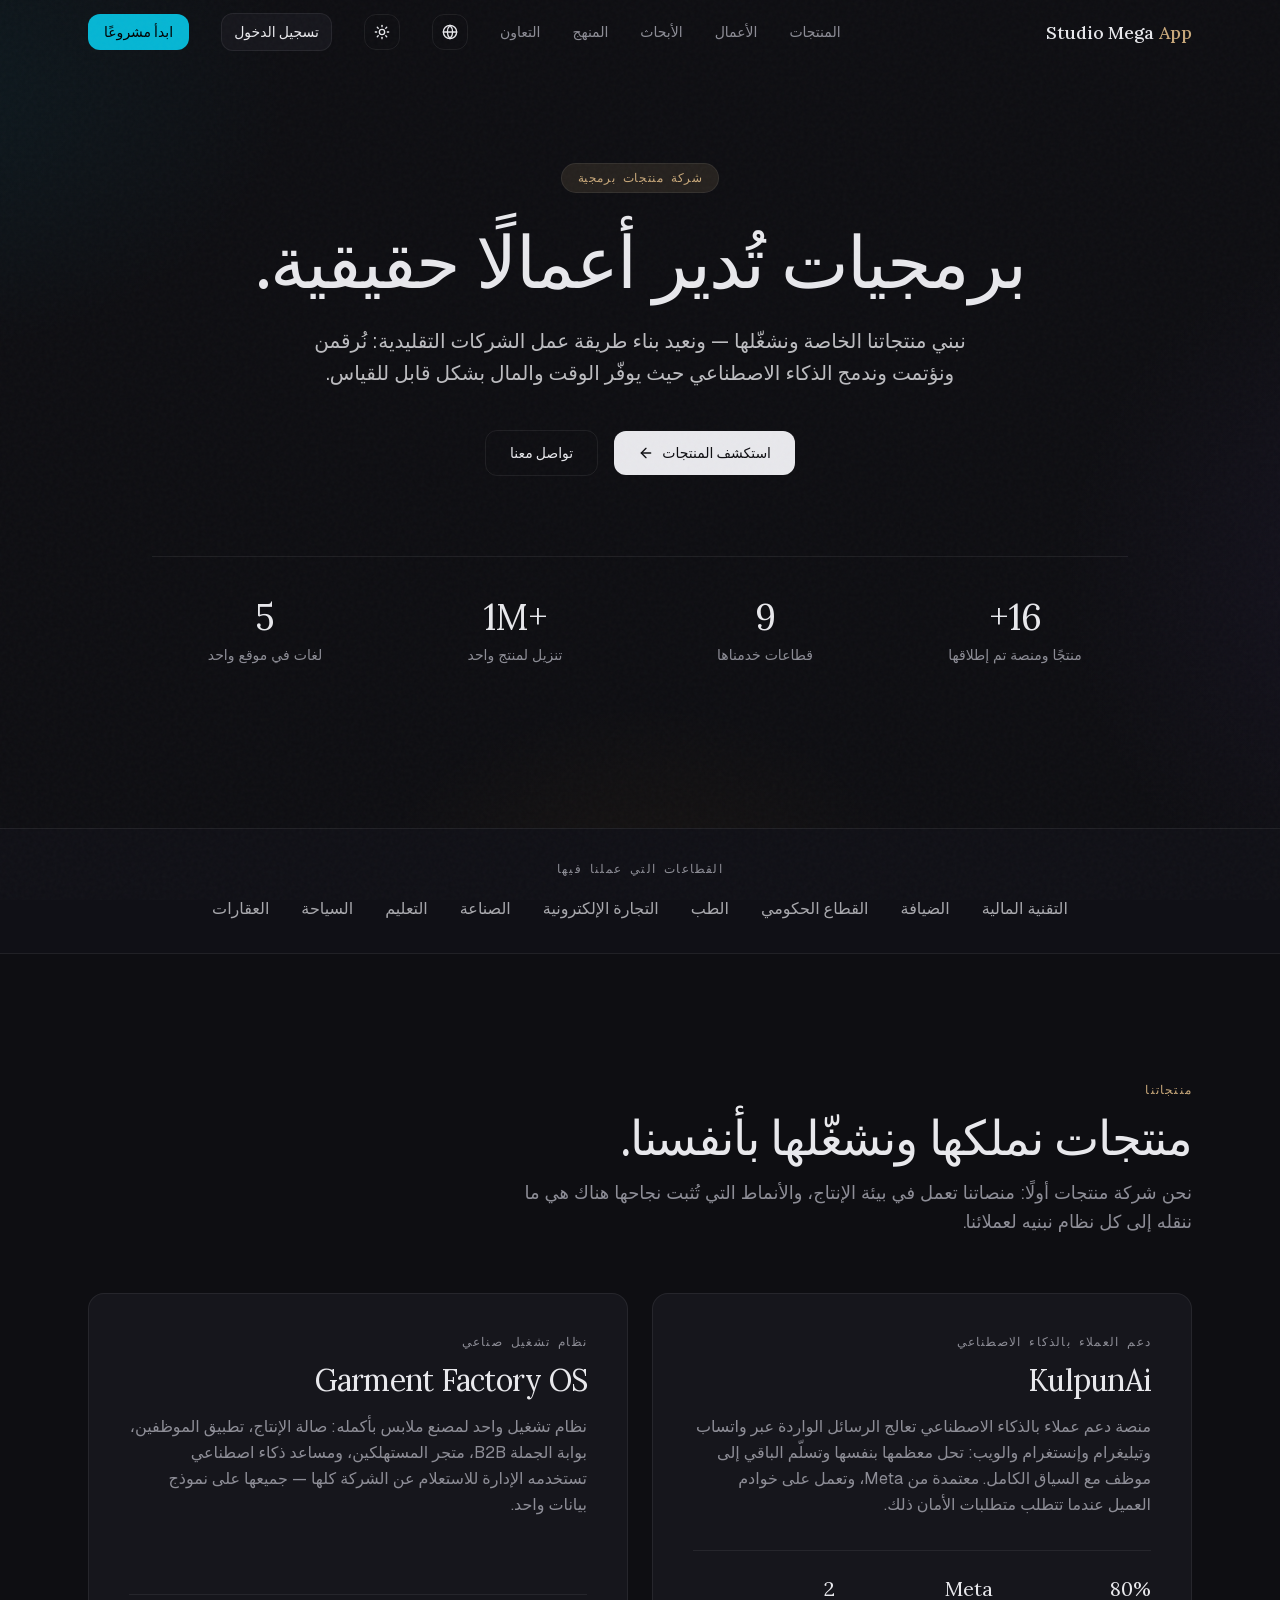
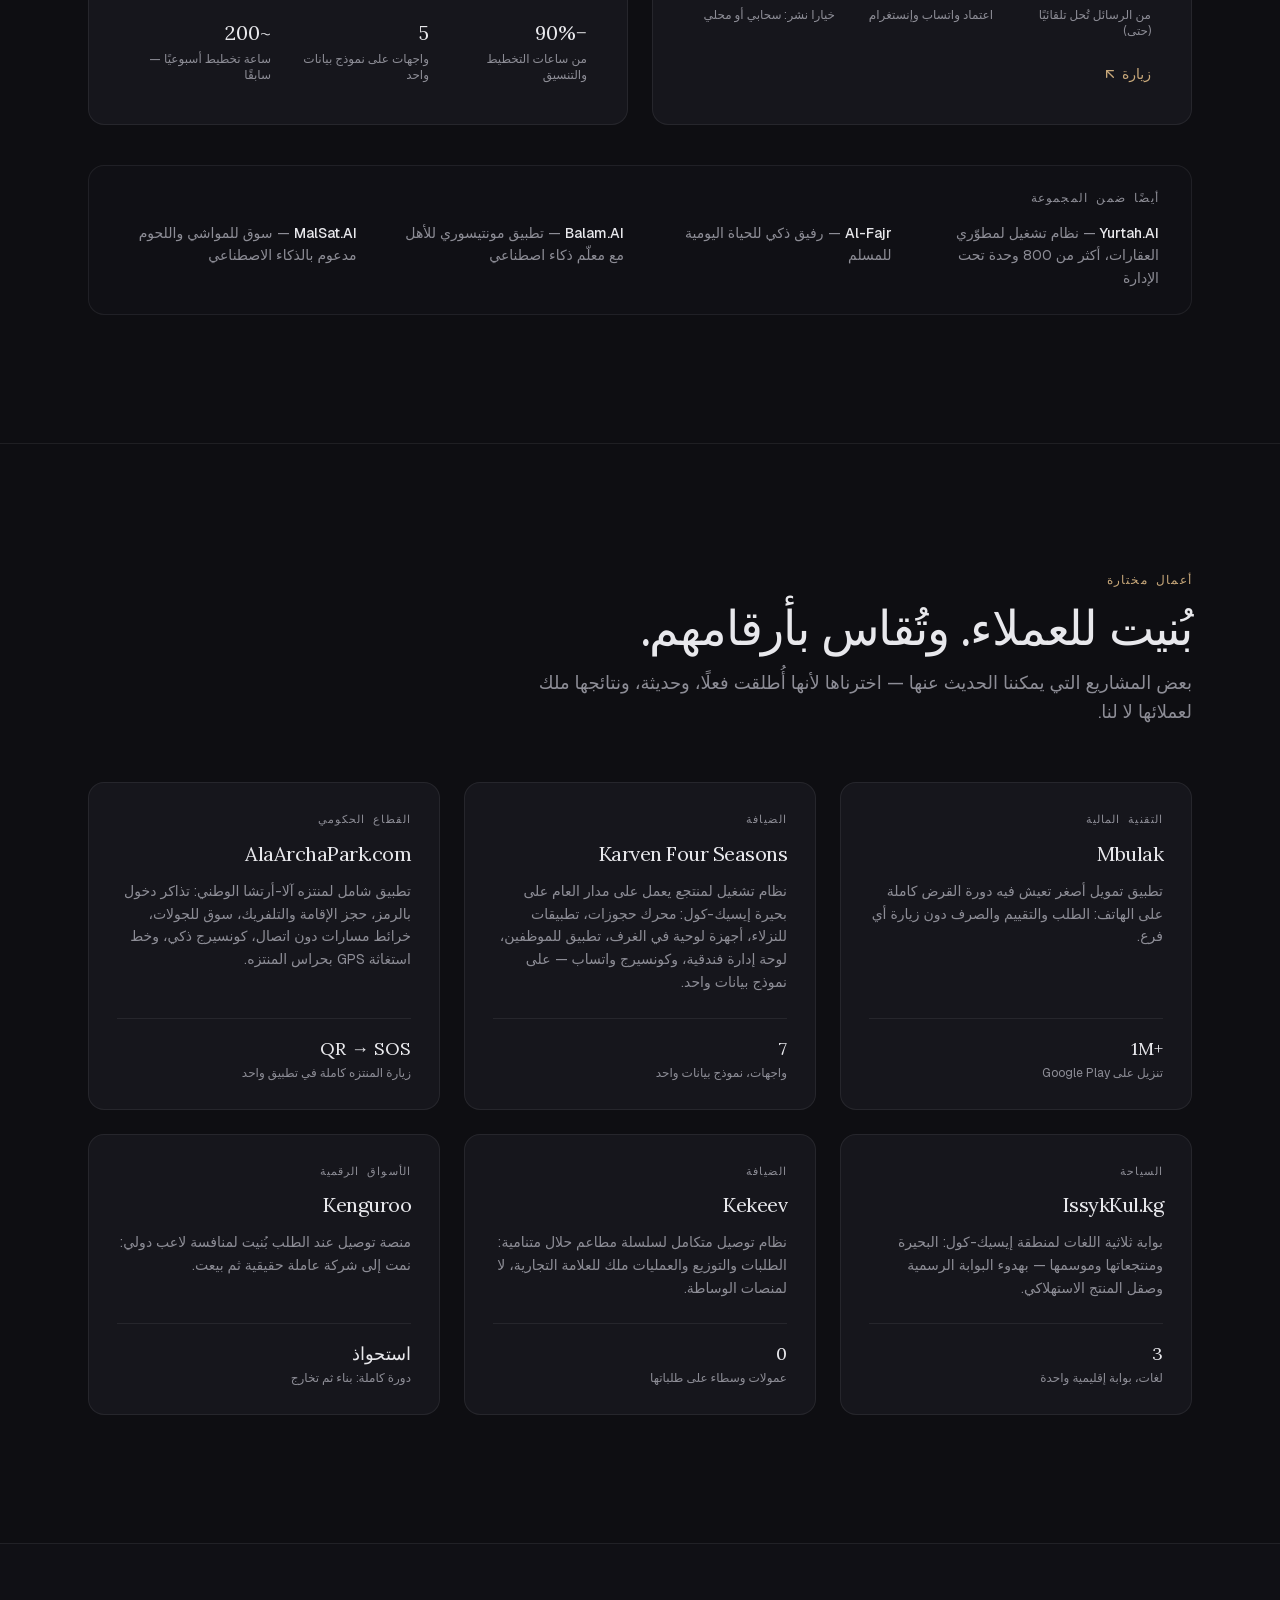
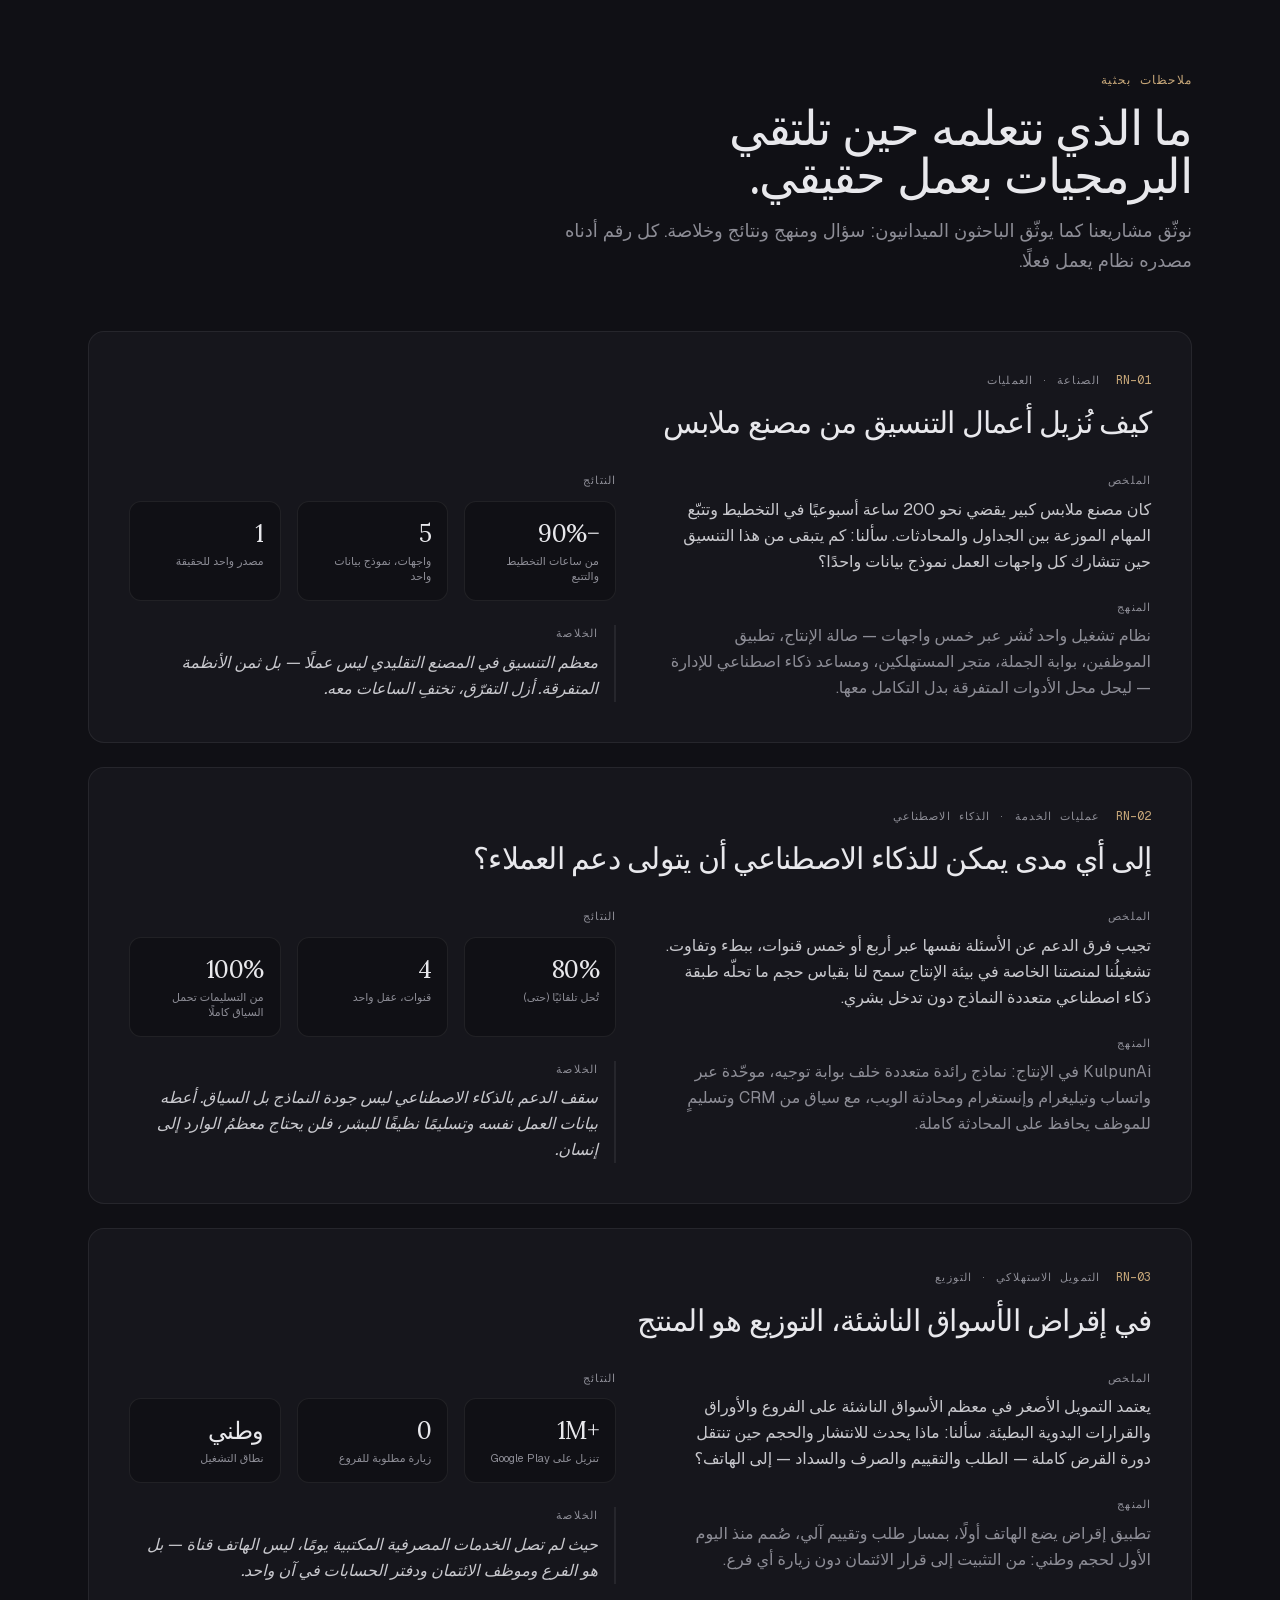
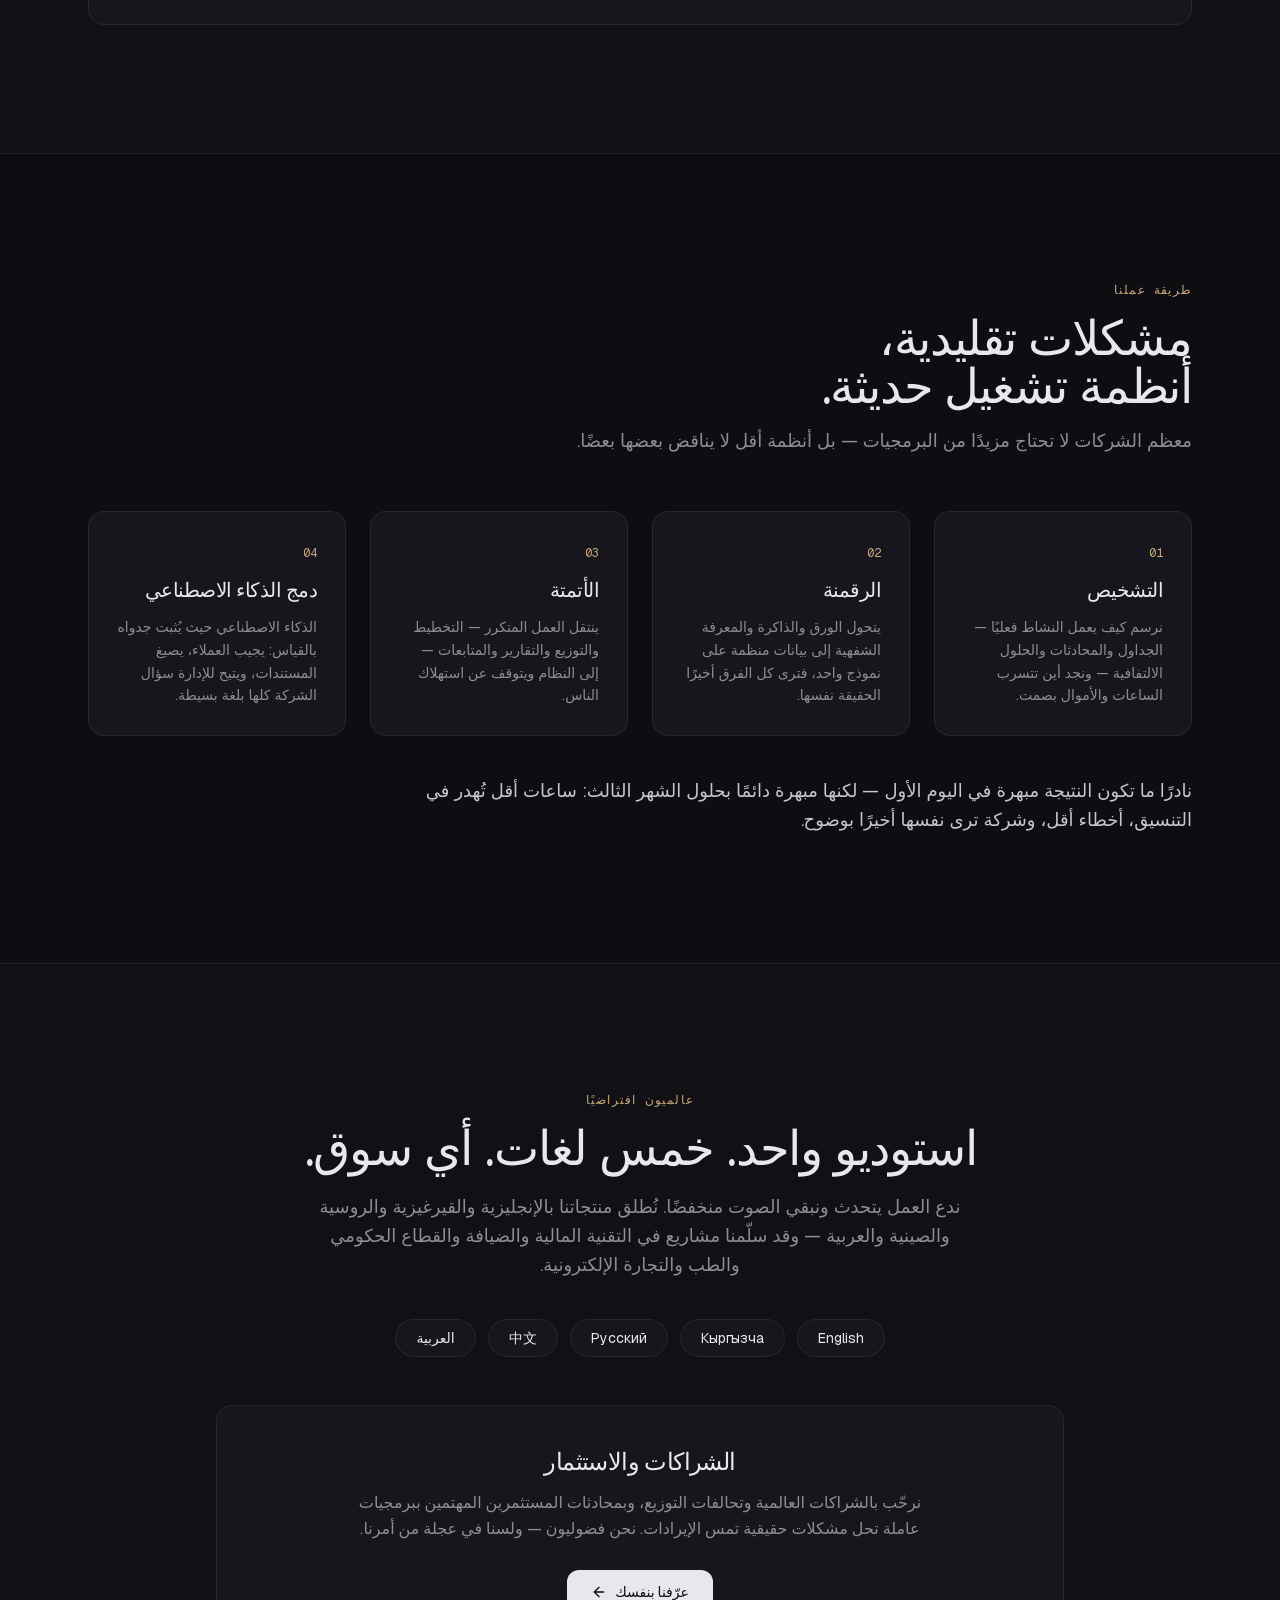
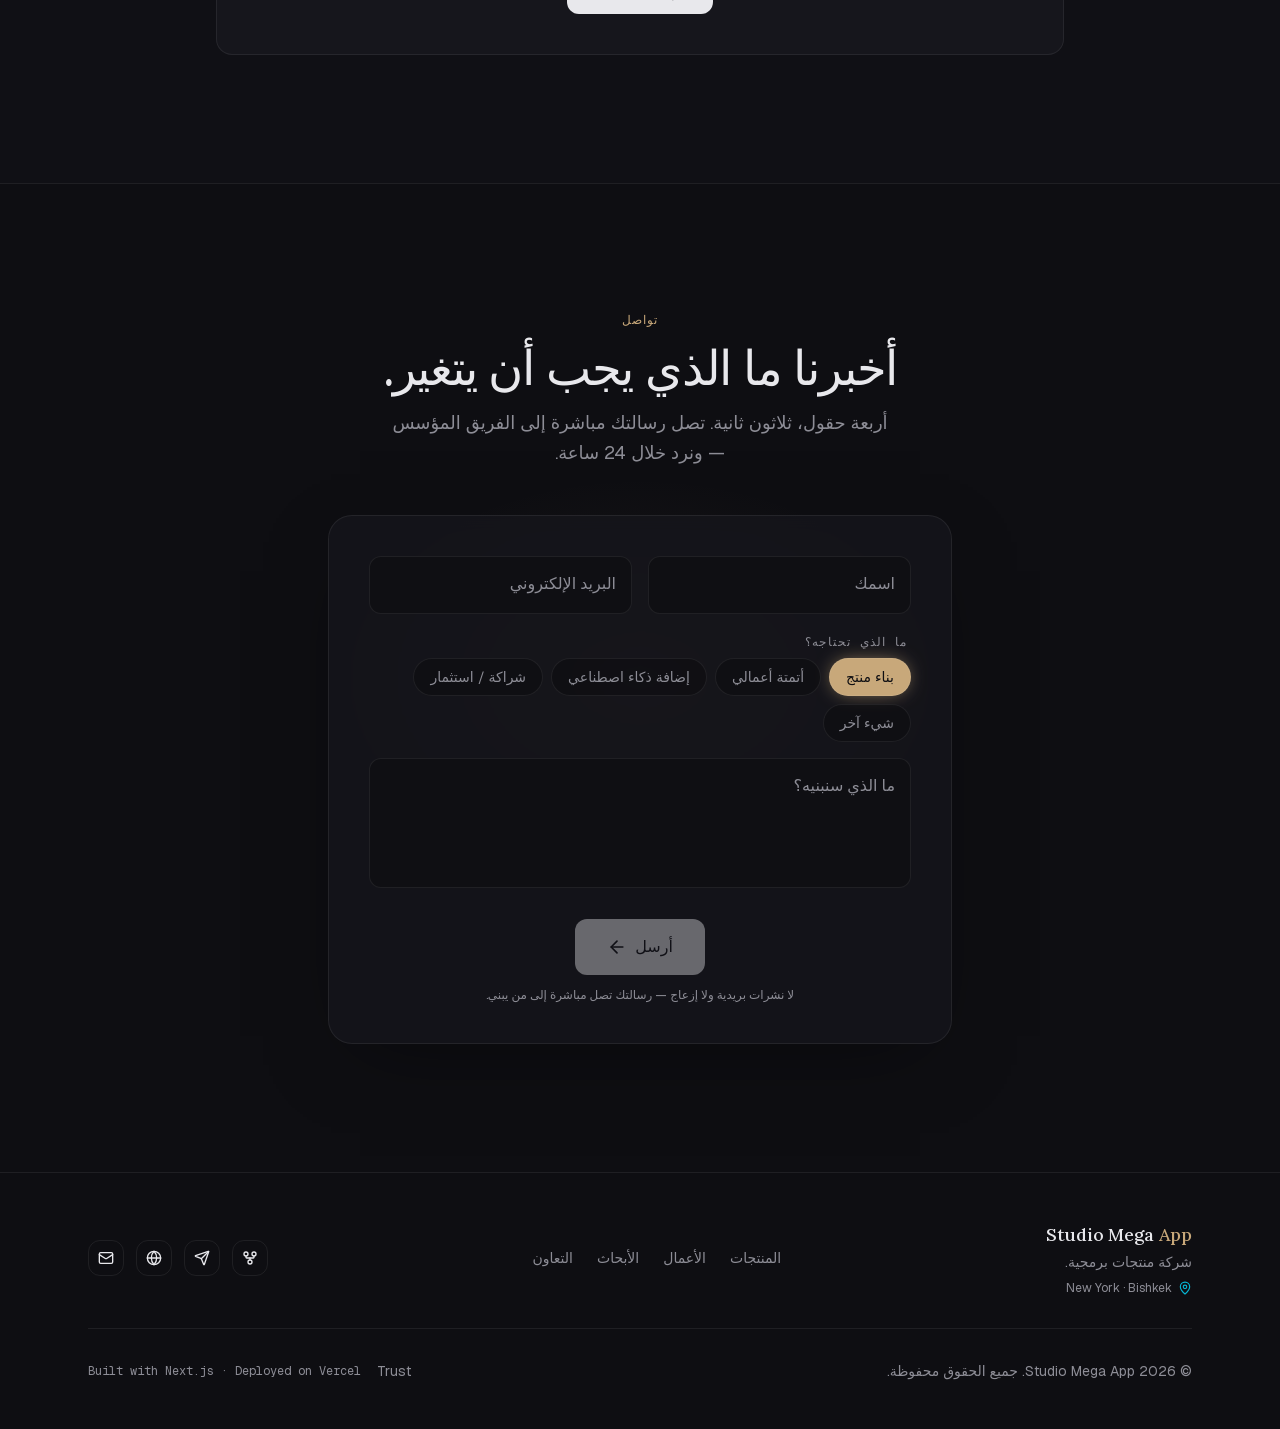
==== ar/index.html @ cfd42ffa "New contact form wired to Telegram relay Co-Authored-By: Claude Fable 5 <noreply@anthropic.com>" ====
<!DOCTYPE html><html lang="ar" dir="rtl" class="geist_e1c77e14-module__9VmjcW__variable geist_mono_6345a343-module__AiHuna__variable lora_10f9dab2-module__GYwaTW__variable h-full antialiased"><head><meta charSet="utf-8"/><meta name="viewport" content="width=device-width, initial-scale=1"/><link rel="preload" href="/_next/static/media/4fa387ec64143e14-s.p.0wkzw~je483f-.woff2" as="font" crossorigin="" type="font/woff2"/><link rel="preload" href="/_next/static/media/5e5dfa9e86f764b8-s.p.0o9~3wzuvo.a_.woff2" as="font" crossorigin="" type="font/woff2"/><link rel="preload" href="/_next/static/media/659720fbcac806cc-s.p.11sf0lfiq6c6p.woff2" as="font" crossorigin="" type="font/woff2"/><link rel="preload" href="/_next/static/media/71fbf9c08529c2a5-s.p.0s73vwibz65qg.woff2" as="font" crossorigin="" type="font/woff2"/><link rel="preload" href="/_next/static/media/797e433ab948586e-s.p.08e28id.o-okb.woff2" as="font" crossorigin="" type="font/woff2"/><link rel="preload" href="/_next/static/media/8a480f0b521d4e75-s.p.0jzbimsg8vl84.woff2" as="font" crossorigin="" type="font/woff2"/><link rel="preload" href="/_next/static/media/8c2eb9ceedecfc8e-s.p.0oeo8epbafgia.woff2" as="font" crossorigin="" type="font/woff2"/><link rel="preload" href="/_next/static/media/caa3a2e1cccd8315-s.p.09~u27dqhyhd6.woff2" as="font" crossorigin="" type="font/woff2"/><link rel="stylesheet" href="/_next/static/chunks/066tcoo3f~~na.css" data-precedence="next"/><link rel="stylesheet" href="/_next/static/chunks/0jf~hmpk345k7.css" data-precedence="next"/><link rel="preload" as="script" fetchPriority="low" href="/_next/static/chunks/04_4irp13w-i3.js"/><script src="/_next/static/chunks/0bez-h9ml5vyg.js" async=""></script><script src="/_next/static/chunks/0xnqwa6d2t5md.js" async=""></script><script src="/_next/static/chunks/0ocuq__ahlhfw.js" async=""></script><script src="/_next/static/chunks/147waztulgip5.js" async=""></script><script src="/_next/static/chunks/turbopack-0utp4pz0fl~gm.js" async=""></script><script src="/_next/static/chunks/05c23t9ishq20.js" async=""></script><script src="/_next/static/chunks/034wfjuz0qajn.js" async=""></script><script src="/_next/static/chunks/09ukbqfoggvk2.js" async=""></script><script src="/_next/static/chunks/13dcgyqo1m1e3.js" async=""></script><script src="/_next/static/chunks/0dkbz3wiaq8b3.js" async=""></script><script src="/_next/static/chunks/05r_1qjv088oh.js" async=""></script><script src="/_next/static/chunks/0x.l_j9yb.-vk.js" async=""></script><script src="/_next/static/chunks/16e.w4o98abeo.js" async=""></script><script src="/_next/static/chunks/11n60zcj-lmux.js" async=""></script><meta name="next-size-adjust" content=""/><title>Studio Mega App — شركة منتجات برمجية</title><meta name="description" content="Studio Mega App شركة منتجات برمجية. نبني منتجاتنا الخاصة — KulpunAi ونظام تشغيل مصانع الملابس — ونعيد بناء أعمال الشركات التقليدية بالبرمجيات والذكاء الاصطناعي: التقنية المالية، الضيافة، القطاع الحكومي، الطب، والتجارة الإلكترونية."/><meta name="author" content="Studio Mega App"/><meta name="keywords" content="شركة منتجات برمجية,دمج الذكاء الاصطناعي,أتمتة الأعمال,التحول الرقمي,نظام تشغيل للأعمال,دعم العملاء بالذكاء الاصطناعي,برمجيات مصانع الملابس,تطوير التقنية المالية,برمجيات الضيافة,المنصات الحكومية الرقمية,البرمجيات الطبية,منصات التجارة الإلكترونية,Studio Mega App"/><meta name="robots" content="index, follow"/><link rel="canonical" href="https://studiomega.app/ar"/><link rel="alternate" hrefLang="ky" href="https://studiomega.app/ky"/><link rel="alternate" hrefLang="ru" href="https://studiomega.app/ru"/><link rel="alternate" hrefLang="en" href="https://studiomega.app/en"/><link rel="alternate" hrefLang="zh" href="https://studiomega.app/zh"/><link rel="alternate" hrefLang="ar" href="https://studiomega.app/ar"/><link rel="alternate" hrefLang="x-default" href="https://studiomega.app/en"/><meta property="og:title" content="Studio Mega App — شركة منتجات برمجية"/><meta property="og:description" content="نبني منتجاتنا الخاصة ونعيد بناء طريقة عمل الشركات التقليدية: رقمنة وأتمتة ودمج للذكاء الاصطناعي حيث يوفّر الوقت والمال بشكل قابل للقياس."/><meta property="og:site_name" content="Studio Mega App"/><meta property="og:locale" content="ar_AE"/><meta property="og:type" content="website"/><meta name="twitter:card" content="summary_large_image"/><meta name="twitter:title" content="Studio Mega App — شركة منتجات برمجية"/><meta name="twitter:description" content="منتجات نملكها. أنظمة تشغيل للعملاء. ذكاء اصطناعي حيث يُثبت جدواه. English · Кыргызча · Русский · 中文 · العربية."/><link rel="icon" href="/icon.svg?icon.0nl~0xeylv_3i.svg" sizes="any" type="image/svg+xml"/><script src="/_next/static/chunks/03~yq9q893hmn.js" noModule=""></script></head><body class="min-h-full flex flex-col"><div hidden=""><!--$--><!--/$--></div><script>((a,b,c,d,e,f,g,h)=>{let i=document.documentElement,j=["light","dark"];function k(b){var c;(Array.isArray(a)?a:[a]).forEach(a=>{let c="class"===a,d=c&&f?e.map(a=>f[a]||a):e;c?(i.classList.remove(...d),i.classList.add(f&&f[b]?f[b]:b)):i.setAttribute(a,b)}),c=b,h&&j.includes(c)&&(i.style.colorScheme=c)}if(d)k(d);else try{let a=localStorage.getItem(b)||c,d=g&&"system"===a?window.matchMedia("(prefers-color-scheme: dark)").matches?"dark":"light":a;k(d)}catch(a){}})("class","theme","dark",null,["light","dark"],null,false,true)</script><header class="fixed top-0 left-0 right-0 z-40 transition-all duration-300 bg-transparent"><nav class="max-w-6xl mx-auto px-4 sm:px-6 h-16 flex items-center justify-between"><a href="#" class="wordmark hover:text-accent transition-colors">Studio Mega <span class="text-accent">App</span></a><div class="hidden md:flex items-center gap-8"><a href="#products" class="text-sm text-muted-foreground hover:text-foreground transition-colors">المنتجات</a><a href="#work" class="text-sm text-muted-foreground hover:text-foreground transition-colors">الأعمال</a><a href="#research" class="text-sm text-muted-foreground hover:text-foreground transition-colors">الأبحاث</a><a href="#method" class="text-sm text-muted-foreground hover:text-foreground transition-colors">المنهج</a><a href="#contact" class="text-sm text-muted-foreground hover:text-foreground transition-colors">التعاون</a><div class="relative"><button class="w-9 h-9 flex items-center justify-center rounded-lg border border-border hover:bg-muted transition-colors disabled:opacity-50" aria-label="اختر اللغة"><svg xmlns="http://www.w3.org/2000/svg" width="24" height="24" viewBox="0 0 24 24" fill="none" stroke="currentColor" stroke-width="2" stroke-linecap="round" stroke-linejoin="round" class="lucide lucide-globe w-4 h-4" aria-hidden="true"><circle cx="12" cy="12" r="10"></circle><path d="M12 2a14.5 14.5 0 0 0 0 20 14.5 14.5 0 0 0 0-20"></path><path d="M2 12h20"></path></svg></button></div><div class="w-9 h-9"></div><a href="/en/portal" class="inline-flex items-center gap-1.5 rounded-lg border border-border bg-card px-3 py-2 text-sm font-medium text-foreground hover:border-accent-cyan/40 hover:text-accent-cyan transition-colors">تسجيل الدخول</a><a href="#contact" class="px-4 py-2 text-sm font-medium bg-accent-cyan text-black rounded-lg hover:bg-accent-cyan/90 transition-colors">ابدأ مشروعًا</a></div><div class="flex md:hidden items-center gap-3"><div class="relative"><button class="w-9 h-9 flex items-center justify-center rounded-lg border border-border hover:bg-muted transition-colors disabled:opacity-50" aria-label="اختر اللغة"><svg xmlns="http://www.w3.org/2000/svg" width="24" height="24" viewBox="0 0 24 24" fill="none" stroke="currentColor" stroke-width="2" stroke-linecap="round" stroke-linejoin="round" class="lucide lucide-globe w-4 h-4" aria-hidden="true"><circle cx="12" cy="12" r="10"></circle><path d="M12 2a14.5 14.5 0 0 0 0 20 14.5 14.5 0 0 0 0-20"></path><path d="M2 12h20"></path></svg></button></div><div class="w-9 h-9"></div><button class="w-9 h-9 flex items-center justify-center rounded-lg border border-border hover:bg-muted transition-colors" aria-label="القائمة"><svg xmlns="http://www.w3.org/2000/svg" width="24" height="24" viewBox="0 0 24 24" fill="none" stroke="currentColor" stroke-width="2" stroke-linecap="round" stroke-linejoin="round" class="lucide lucide-menu w-4 h-4" aria-hidden="true"><path d="M4 5h16"></path><path d="M4 12h16"></path><path d="M4 19h16"></path></svg></button></div></nav></header><main class="flex-1"><section class="relative min-h-[92vh] flex items-center overflow-hidden"><div class="gradient-mesh"></div><div class="relative z-10 w-full max-w-5xl mx-auto px-4 sm:px-6 py-32 text-center"><div style="opacity:0;transform:translateY(16px)"><span class="inline-flex items-center gap-2 px-4 py-1.5 text-xs font-mono font-medium tracking-wider uppercase text-accent bg-accent-glow border border-accent/20 rounded-full">شركة منتجات برمجية</span></div><h1 class="mt-8 font-serif text-4xl sm:text-6xl md:text-7xl font-medium tracking-tight leading-[1.05] text-balance" style="opacity:0;transform:translateY(16px)">برمجيات تُدير أعمالًا حقيقية.</h1><p class="mt-6 mx-auto max-w-2xl text-lg sm:text-xl text-foreground/80 leading-relaxed text-balance">نبني منتجاتنا الخاصة ونشغّلها — ونعيد بناء طريقة عمل الشركات التقليدية: نُرقمن ونؤتمت وندمج الذكاء الاصطناعي حيث يوفّر الوقت والمال بشكل قابل للقياس.</p><div class="mt-10 flex flex-col sm:flex-row items-center justify-center gap-4" style="opacity:0;transform:translateY(16px)"><a href="#products" class="relative inline-flex items-center justify-center gap-2 group px-6 py-3 text-sm font-medium bg-foreground text-background rounded-lg hover:opacity-90 transition-opacity" style="transform:none">استكشف المنتجات<svg xmlns="http://www.w3.org/2000/svg" width="24" height="24" viewBox="0 0 24 24" fill="none" stroke="currentColor" stroke-width="2" stroke-linecap="round" stroke-linejoin="round" class="lucide lucide-arrow-right w-4 h-4 group-hover:translate-x-0.5 transition-transform rtl:rotate-180" aria-hidden="true"><path d="M5 12h14"></path><path d="m12 5 7 7-7 7"></path></svg></a><a href="#contact" class="relative inline-flex items-center justify-center gap-2 px-6 py-3 text-sm font-medium border border-border rounded-lg hover:bg-muted transition-colors" style="transform:none">تواصل معنا</a></div><dl class="mt-20 grid grid-cols-2 md:grid-cols-4 gap-x-6 gap-y-10 border-t border-border pt-10" style="opacity:0"><div><dd class="font-serif text-3xl sm:text-4xl tracking-tight">16+</dd><dt class="mt-2 text-xs sm:text-sm text-muted-foreground">منتجًا ومنصة تم إطلاقها</dt></div><div><dd class="font-serif text-3xl sm:text-4xl tracking-tight">9</dd><dt class="mt-2 text-xs sm:text-sm text-muted-foreground">قطاعات خدمناها</dt></div><div><dd class="font-serif text-3xl sm:text-4xl tracking-tight">+1M</dd><dt class="mt-2 text-xs sm:text-sm text-muted-foreground">تنزيل لمنتج واحد</dt></div><div><dd class="font-serif text-3xl sm:text-4xl tracking-tight">5</dd><dt class="mt-2 text-xs sm:text-sm text-muted-foreground">لغات في موقع واحد</dt></div></dl></div></section><section class="border-y border-border bg-card/40"><div class="max-w-6xl mx-auto px-4 sm:px-6 py-8"><p class="text-center text-xs font-mono uppercase tracking-widest text-muted-foreground">القطاعات التي عملنا فيها</p><ul class="mt-5 flex flex-wrap justify-center gap-x-8 gap-y-3"><li class="text-sm sm:text-base text-foreground/70 font-medium">التقنية المالية</li><li class="text-sm sm:text-base text-foreground/70 font-medium">الضيافة</li><li class="text-sm sm:text-base text-foreground/70 font-medium">القطاع الحكومي</li><li class="text-sm sm:text-base text-foreground/70 font-medium">الطب</li><li class="text-sm sm:text-base text-foreground/70 font-medium">التجارة الإلكترونية</li><li class="text-sm sm:text-base text-foreground/70 font-medium">الصناعة</li><li class="text-sm sm:text-base text-foreground/70 font-medium">التعليم</li><li class="text-sm sm:text-base text-foreground/70 font-medium">السياحة</li><li class="text-sm sm:text-base text-foreground/70 font-medium">العقارات</li></ul></div></section><section id="products" class="relative py-24 sm:py-32"><div class="max-w-6xl mx-auto px-4 sm:px-6"><p class="text-xs font-mono uppercase tracking-widest text-accent">منتجاتنا</p><h2 class="mt-4 font-serif text-3xl sm:text-5xl font-medium tracking-tight max-w-2xl text-balance">منتجات نملكها ونشغّلها بأنفسنا.</h2><p class="mt-4 max-w-2xl text-base sm:text-lg text-muted-foreground leading-relaxed">نحن شركة منتجات أولًا: منصاتنا تعمل في بيئة الإنتاج، والأنماط التي تُثبت نجاحها هناك هي ما ننقله إلى كل نظام نبنيه لعملائنا.</p><div class="mt-14 grid gap-6 lg:grid-cols-2"><article class="group relative flex flex-col rounded-2xl border border-border bg-card p-8 sm:p-10 hover:bg-card-hover transition-colors" style="opacity:0;transform:translateY(24px)"><p class="text-xs font-mono uppercase tracking-widest text-muted-foreground">دعم العملاء بالذكاء الاصطناعي</p><h3 class="mt-3 font-serif text-2xl sm:text-3xl tracking-tight">KulpunAi</h3><p class="mt-4 text-sm sm:text-base text-muted-foreground leading-relaxed flex-1">منصة دعم عملاء بالذكاء الاصطناعي تعالج الرسائل الواردة عبر واتساب وتيليغرام وإنستغرام والويب: تحل معظمها بنفسها وتسلّم الباقي إلى موظف مع السياق الكامل. معتمدة من Meta، وتعمل على خوادم العميل عندما تتطلب متطلبات الأمان ذلك.</p><dl class="mt-8 grid grid-cols-3 gap-4 border-t border-border pt-6"><div><dd class="font-serif text-lg sm:text-xl">80%</dd><dt class="mt-1 text-[11px] sm:text-xs text-muted-foreground leading-snug">من الرسائل تُحل تلقائيًا (حتى)</dt></div><div><dd class="font-serif text-lg sm:text-xl">Meta</dd><dt class="mt-1 text-[11px] sm:text-xs text-muted-foreground leading-snug">اعتماد واتساب وإنستغرام</dt></div><div><dd class="font-serif text-lg sm:text-xl">2</dd><dt class="mt-1 text-[11px] sm:text-xs text-muted-foreground leading-snug">خيارا نشر: سحابي أو محلي</dt></div></dl><a href="https://kulpunai.com" target="_blank" rel="noopener noreferrer" class="mt-6 inline-flex items-center gap-1 text-sm font-medium text-accent hover:underline">زيارة<svg xmlns="http://www.w3.org/2000/svg" width="24" height="24" viewBox="0 0 24 24" fill="none" stroke="currentColor" stroke-width="2" stroke-linecap="round" stroke-linejoin="round" class="lucide lucide-arrow-up-right w-4 h-4 rtl:-scale-x-100" aria-hidden="true"><path d="M7 7h10v10"></path><path d="M7 17 17 7"></path></svg><span class="absolute inset-0" aria-hidden="true"></span></a></article><article class="group relative flex flex-col rounded-2xl border border-border bg-card p-8 sm:p-10 hover:bg-card-hover transition-colors" style="opacity:0;transform:translateY(24px)"><p class="text-xs font-mono uppercase tracking-widest text-muted-foreground">نظام تشغيل صناعي</p><h3 class="mt-3 font-serif text-2xl sm:text-3xl tracking-tight">Garment Factory OS</h3><p class="mt-4 text-sm sm:text-base text-muted-foreground leading-relaxed flex-1">نظام تشغيل واحد لمصنع ملابس بأكمله: صالة الإنتاج، تطبيق الموظفين، بوابة الجملة B2B، متجر المستهلكين، ومساعد ذكاء اصطناعي تستخدمه الإدارة للاستعلام عن الشركة كلها — جميعها على نموذج بيانات واحد.</p><dl class="mt-8 grid grid-cols-3 gap-4 border-t border-border pt-6"><div><dd class="font-serif text-lg sm:text-xl">−90%</dd><dt class="mt-1 text-[11px] sm:text-xs text-muted-foreground leading-snug">من ساعات التخطيط والتنسيق</dt></div><div><dd class="font-serif text-lg sm:text-xl">5</dd><dt class="mt-1 text-[11px] sm:text-xs text-muted-foreground leading-snug">واجهات على نموذج بيانات واحد</dt></div><div><dd class="font-serif text-lg sm:text-xl">~200</dd><dt class="mt-1 text-[11px] sm:text-xs text-muted-foreground leading-snug">ساعة تخطيط أسبوعيًا — سابقًا</dt></div></dl></article></div><div class="mt-10 rounded-2xl border border-border bg-card/40 px-6 py-6 sm:px-8"><p class="text-xs font-mono uppercase tracking-widest text-muted-foreground">أيضًا ضمن المجموعة</p><ul class="mt-4 grid gap-x-8 gap-y-3 sm:grid-cols-2 lg:grid-cols-4"><li class="text-sm leading-relaxed"><span class="font-medium">Yurtah.AI</span><span class="text-muted-foreground"> — <!-- -->نظام تشغيل لمطوّري العقارات، أكثر من 800 وحدة تحت الإدارة</span></li><li class="text-sm leading-relaxed"><span class="font-medium">Al-Fajr</span><span class="text-muted-foreground"> — <!-- -->رفيق ذكي للحياة اليومية للمسلم</span></li><li class="text-sm leading-relaxed"><span class="font-medium">Balam.AI</span><span class="text-muted-foreground"> — <!-- -->تطبيق مونتيسوري للأهل مع معلّم ذكاء اصطناعي</span></li><li class="text-sm leading-relaxed"><span class="font-medium">MalSat.AI</span><span class="text-muted-foreground"> — <!-- -->سوق للمواشي واللحوم مدعوم بالذكاء الاصطناعي</span></li></ul></div></div></section><section id="work" class="relative py-24 sm:py-32 border-t border-border"><div class="max-w-6xl mx-auto px-4 sm:px-6"><p class="text-xs font-mono uppercase tracking-widest text-accent">أعمال مختارة</p><h2 class="mt-4 font-serif text-3xl sm:text-5xl font-medium tracking-tight max-w-2xl text-balance">بُنيت للعملاء. وتُقاس بأرقامهم.</h2><p class="mt-4 max-w-2xl text-base sm:text-lg text-muted-foreground leading-relaxed">بعض المشاريع التي يمكننا الحديث عنها — اخترناها لأنها أُطلقت فعلًا، وحديثة، ونتائجها ملك لعملائها لا لنا.</p><div class="mt-14 grid gap-6 sm:grid-cols-2 lg:grid-cols-3"><article class="flex flex-col rounded-2xl border border-border bg-card p-7 hover:bg-card-hover transition-colors" style="opacity:0;transform:translateY(24px)"><p class="text-[11px] font-mono uppercase tracking-widest text-muted-foreground">التقنية المالية</p><h3 class="mt-3 font-serif text-xl tracking-tight">Mbulak</h3><p class="mt-3 text-sm text-muted-foreground leading-relaxed flex-1">تطبيق تمويل أصغر تعيش فيه دورة القرض كاملة على الهاتف: الطلب والتقييم والصرف دون زيارة أي فرع.</p><div class="mt-6 border-t border-border pt-4"><p class="font-serif text-lg">+1M</p><p class="mt-0.5 text-xs text-muted-foreground">تنزيل على Google Play</p></div></article><article class="flex flex-col rounded-2xl border border-border bg-card p-7 hover:bg-card-hover transition-colors" style="opacity:0;transform:translateY(24px)"><p class="text-[11px] font-mono uppercase tracking-widest text-muted-foreground">الضيافة</p><h3 class="mt-3 font-serif text-xl tracking-tight">Karven Four Seasons</h3><p class="mt-3 text-sm text-muted-foreground leading-relaxed flex-1">نظام تشغيل لمنتجع يعمل على مدار العام على بحيرة إيسيك-كول: محرك حجوزات، تطبيقات للنزلاء، أجهزة لوحية في الغرف، تطبيق للموظفين، لوحة إدارة فندقية، وكونسيرج واتساب — على نموذج بيانات واحد.</p><div class="mt-6 border-t border-border pt-4"><p class="font-serif text-lg">7</p><p class="mt-0.5 text-xs text-muted-foreground">واجهات، نموذج بيانات واحد</p></div></article><article class="flex flex-col rounded-2xl border border-border bg-card p-7 hover:bg-card-hover transition-colors" style="opacity:0;transform:translateY(24px)"><p class="text-[11px] font-mono uppercase tracking-widest text-muted-foreground">القطاع الحكومي</p><h3 class="mt-3 font-serif text-xl tracking-tight">AlaArchaPark.com</h3><p class="mt-3 text-sm text-muted-foreground leading-relaxed flex-1">تطبيق شامل لمنتزه آلا-أرتشا الوطني: تذاكر دخول بالرمز، حجز الإقامة والتلفريك، سوق للجولات، خرائط مسارات دون اتصال، كونسيرج ذكي، وخط استغاثة GPS بحراس المنتزه.</p><div class="mt-6 border-t border-border pt-4"><p class="font-serif text-lg">QR → SOS</p><p class="mt-0.5 text-xs text-muted-foreground">زيارة المنتزه كاملة في تطبيق واحد</p></div></article><article class="flex flex-col rounded-2xl border border-border bg-card p-7 hover:bg-card-hover transition-colors" style="opacity:0;transform:translateY(24px)"><p class="text-[11px] font-mono uppercase tracking-widest text-muted-foreground">السياحة</p><h3 class="mt-3 font-serif text-xl tracking-tight">IssykKul.kg</h3><p class="mt-3 text-sm text-muted-foreground leading-relaxed flex-1">بوابة ثلاثية اللغات لمنطقة إيسيك-كول: البحيرة ومنتجعاتها وموسمها — بهدوء البوابة الرسمية وصقل المنتج الاستهلاكي.</p><div class="mt-6 border-t border-border pt-4"><p class="font-serif text-lg">3</p><p class="mt-0.5 text-xs text-muted-foreground">لغات، بوابة إقليمية واحدة</p></div></article><article class="flex flex-col rounded-2xl border border-border bg-card p-7 hover:bg-card-hover transition-colors" style="opacity:0;transform:translateY(24px)"><p class="text-[11px] font-mono uppercase tracking-widest text-muted-foreground">الضيافة</p><h3 class="mt-3 font-serif text-xl tracking-tight">Kekeev</h3><p class="mt-3 text-sm text-muted-foreground leading-relaxed flex-1">نظام توصيل متكامل لسلسلة مطاعم حلال متنامية: الطلبات والتوزيع والعمليات ملك للعلامة التجارية، لا لمنصات الوساطة.</p><div class="mt-6 border-t border-border pt-4"><p class="font-serif text-lg">0</p><p class="mt-0.5 text-xs text-muted-foreground">عمولات وسطاء على طلباتها</p></div></article><article class="flex flex-col rounded-2xl border border-border bg-card p-7 hover:bg-card-hover transition-colors" style="opacity:0;transform:translateY(24px)"><p class="text-[11px] font-mono uppercase tracking-widest text-muted-foreground">الأسواق الرقمية</p><h3 class="mt-3 font-serif text-xl tracking-tight">Kenguroo</h3><p class="mt-3 text-sm text-muted-foreground leading-relaxed flex-1">منصة توصيل عند الطلب بُنيت لمنافسة لاعب دولي: نمت إلى شركة عاملة حقيقية ثم بيعت.</p><div class="mt-6 border-t border-border pt-4"><p class="font-serif text-lg">استحواذ</p><p class="mt-0.5 text-xs text-muted-foreground">دورة كاملة: بناء ثم تخارج</p></div></article></div></div></section><section id="research" class="relative py-24 sm:py-32 border-t border-border bg-card/30"><div class="max-w-6xl mx-auto px-4 sm:px-6"><p class="text-xs font-mono uppercase tracking-widest text-accent">ملاحظات بحثية</p><h2 class="mt-4 font-serif text-3xl sm:text-5xl font-medium tracking-tight max-w-2xl text-balance">ما الذي نتعلمه حين تلتقي البرمجيات بعمل حقيقي.</h2><p class="mt-4 max-w-2xl text-base sm:text-lg text-muted-foreground leading-relaxed">نوثّق مشاريعنا كما يوثّق الباحثون الميدانيون: سؤال ومنهج ونتائج وخلاصة. كل رقم أدناه مصدره نظام يعمل فعلًا.</p><div class="mt-14 space-y-6"><article class="rounded-2xl border border-border bg-card p-8 sm:p-10" style="opacity:0;transform:translateY(24px)"><header class="flex flex-wrap items-baseline gap-x-4 gap-y-2"><span class="font-mono text-xs text-accent">RN–01</span><span class="text-[11px] font-mono uppercase tracking-widest text-muted-foreground">الصناعة · العمليات</span></header><h3 class="mt-4 font-serif text-2xl sm:text-3xl tracking-tight max-w-3xl text-balance">كيف نُزيل أعمال التنسيق من مصنع ملابس</h3><div class="mt-8 grid gap-8 lg:grid-cols-[1fr_1fr] lg:gap-12"><div class="space-y-6"><div><h4 class="text-[11px] font-mono uppercase tracking-widest text-muted-foreground">الملخص</h4><p class="mt-2 text-sm sm:text-base leading-relaxed text-foreground/85">كان مصنع ملابس كبير يقضي نحو 200 ساعة أسبوعيًا في التخطيط وتتبّع المهام الموزعة بين الجداول والمحادثات. سألنا: كم يتبقى من هذا التنسيق حين تتشارك كل واجهات العمل نموذج بيانات واحدًا؟</p></div><div><h4 class="text-[11px] font-mono uppercase tracking-widest text-muted-foreground">المنهج</h4><p class="mt-2 text-sm sm:text-base leading-relaxed text-muted-foreground">نظام تشغيل واحد نُشر عبر خمس واجهات — صالة الإنتاج، تطبيق الموظفين، بوابة الجملة، متجر المستهلكين، ومساعد ذكاء اصطناعي للإدارة — ليحل محل الأدوات المتفرقة بدل التكامل معها.</p></div></div><div class="flex flex-col justify-between gap-6"><div><h4 class="text-[11px] font-mono uppercase tracking-widest text-muted-foreground">النتائج</h4><dl class="mt-3 grid grid-cols-3 gap-4"><div class="rounded-xl border border-border bg-background/60 p-4"><dd class="font-serif text-xl sm:text-2xl tracking-tight">−90%</dd><dt class="mt-1 text-[11px] text-muted-foreground leading-snug">من ساعات التخطيط والتتبع</dt></div><div class="rounded-xl border border-border bg-background/60 p-4"><dd class="font-serif text-xl sm:text-2xl tracking-tight">5</dd><dt class="mt-1 text-[11px] text-muted-foreground leading-snug">واجهات، نموذج بيانات واحد</dt></div><div class="rounded-xl border border-border bg-background/60 p-4"><dd class="font-serif text-xl sm:text-2xl tracking-tight">1</dd><dt class="mt-1 text-[11px] text-muted-foreground leading-snug">مصدر واحد للحقيقة</dt></div></dl></div><div class="border-s-2 border-accent/50 ps-4"><h4 class="text-[11px] font-mono uppercase tracking-widest text-muted-foreground">الخلاصة</h4><p class="mt-2 text-sm sm:text-base leading-relaxed italic text-foreground/85">معظم التنسيق في المصنع التقليدي ليس عملًا — بل ثمن الأنظمة المتفرقة. أزل التفرّق، تختفِ الساعات معه.</p></div></div></div></article><article class="rounded-2xl border border-border bg-card p-8 sm:p-10" style="opacity:0;transform:translateY(24px)"><header class="flex flex-wrap items-baseline gap-x-4 gap-y-2"><span class="font-mono text-xs text-accent">RN–02</span><span class="text-[11px] font-mono uppercase tracking-widest text-muted-foreground">عمليات الخدمة · الذكاء الاصطناعي</span></header><h3 class="mt-4 font-serif text-2xl sm:text-3xl tracking-tight max-w-3xl text-balance">إلى أي مدى يمكن للذكاء الاصطناعي أن يتولى دعم العملاء؟</h3><div class="mt-8 grid gap-8 lg:grid-cols-[1fr_1fr] lg:gap-12"><div class="space-y-6"><div><h4 class="text-[11px] font-mono uppercase tracking-widest text-muted-foreground">الملخص</h4><p class="mt-2 text-sm sm:text-base leading-relaxed text-foreground/85">تجيب فرق الدعم عن الأسئلة نفسها عبر أربع أو خمس قنوات، ببطء وتفاوت. تشغيلُنا لمنصتنا الخاصة في بيئة الإنتاج سمح لنا بقياس حجم ما تحلّه طبقة ذكاء اصطناعي متعددة النماذج دون تدخل بشري.</p></div><div><h4 class="text-[11px] font-mono uppercase tracking-widest text-muted-foreground">المنهج</h4><p class="mt-2 text-sm sm:text-base leading-relaxed text-muted-foreground">KulpunAi في الإنتاج: نماذج رائدة متعددة خلف بوابة توجيه، موحّدة عبر واتساب وتيليغرام وإنستغرام ومحادثة الويب، مع سياق من CRM وتسليمٍ للموظف يحافظ على المحادثة كاملة.</p></div></div><div class="flex flex-col justify-between gap-6"><div><h4 class="text-[11px] font-mono uppercase tracking-widest text-muted-foreground">النتائج</h4><dl class="mt-3 grid grid-cols-3 gap-4"><div class="rounded-xl border border-border bg-background/60 p-4"><dd class="font-serif text-xl sm:text-2xl tracking-tight">80%</dd><dt class="mt-1 text-[11px] text-muted-foreground leading-snug">تُحل تلقائيًا (حتى)</dt></div><div class="rounded-xl border border-border bg-background/60 p-4"><dd class="font-serif text-xl sm:text-2xl tracking-tight">4</dd><dt class="mt-1 text-[11px] text-muted-foreground leading-snug">قنوات، عقل واحد</dt></div><div class="rounded-xl border border-border bg-background/60 p-4"><dd class="font-serif text-xl sm:text-2xl tracking-tight">100%</dd><dt class="mt-1 text-[11px] text-muted-foreground leading-snug">من التسليمات تحمل السياق كاملًا</dt></div></dl></div><div class="border-s-2 border-accent/50 ps-4"><h4 class="text-[11px] font-mono uppercase tracking-widest text-muted-foreground">الخلاصة</h4><p class="mt-2 text-sm sm:text-base leading-relaxed italic text-foreground/85">سقف الدعم بالذكاء الاصطناعي ليس جودة النماذج بل السياق. أعطه بيانات العمل نفسه وتسليمًا نظيفًا للبشر، فلن يحتاج معظمُ الوارد إلى إنسان.</p></div></div></div></article><article class="rounded-2xl border border-border bg-card p-8 sm:p-10" style="opacity:0;transform:translateY(24px)"><header class="flex flex-wrap items-baseline gap-x-4 gap-y-2"><span class="font-mono text-xs text-accent">RN–03</span><span class="text-[11px] font-mono uppercase tracking-widest text-muted-foreground">التمويل الاستهلاكي · التوزيع</span></header><h3 class="mt-4 font-serif text-2xl sm:text-3xl tracking-tight max-w-3xl text-balance">في إقراض الأسواق الناشئة، التوزيع هو المنتج</h3><div class="mt-8 grid gap-8 lg:grid-cols-[1fr_1fr] lg:gap-12"><div class="space-y-6"><div><h4 class="text-[11px] font-mono uppercase tracking-widest text-muted-foreground">الملخص</h4><p class="mt-2 text-sm sm:text-base leading-relaxed text-foreground/85">يعتمد التمويل الأصغر في معظم الأسواق الناشئة على الفروع والأوراق والقرارات اليدوية البطيئة. سألنا: ماذا يحدث للانتشار والحجم حين تنتقل دورة القرض كاملة — الطلب والتقييم والصرف والسداد — إلى الهاتف؟</p></div><div><h4 class="text-[11px] font-mono uppercase tracking-widest text-muted-foreground">المنهج</h4><p class="mt-2 text-sm sm:text-base leading-relaxed text-muted-foreground">تطبيق إقراض يضع الهاتف أولًا، بمسار طلب وتقييم آلي، صُمم منذ اليوم الأول لحجم وطني: من التثبيت إلى قرار الائتمان دون زيارة أي فرع.</p></div></div><div class="flex flex-col justify-between gap-6"><div><h4 class="text-[11px] font-mono uppercase tracking-widest text-muted-foreground">النتائج</h4><dl class="mt-3 grid grid-cols-3 gap-4"><div class="rounded-xl border border-border bg-background/60 p-4"><dd class="font-serif text-xl sm:text-2xl tracking-tight">+1M</dd><dt class="mt-1 text-[11px] text-muted-foreground leading-snug">تنزيل على Google Play</dt></div><div class="rounded-xl border border-border bg-background/60 p-4"><dd class="font-serif text-xl sm:text-2xl tracking-tight">0</dd><dt class="mt-1 text-[11px] text-muted-foreground leading-snug">زيارة مطلوبة للفروع</dt></div><div class="rounded-xl border border-border bg-background/60 p-4"><dd class="font-serif text-xl sm:text-2xl tracking-tight">وطني</dd><dt class="mt-1 text-[11px] text-muted-foreground leading-snug">نطاق التشغيل</dt></div></dl></div><div class="border-s-2 border-accent/50 ps-4"><h4 class="text-[11px] font-mono uppercase tracking-widest text-muted-foreground">الخلاصة</h4><p class="mt-2 text-sm sm:text-base leading-relaxed italic text-foreground/85">حيث لم تصل الخدمات المصرفية المكتبية يومًا، ليس الهاتف قناة — بل هو الفرع وموظف الائتمان ودفتر الحسابات في آن واحد.</p></div></div></div></article></div></div></section><section id="method" class="relative py-24 sm:py-32 border-t border-border"><div class="max-w-6xl mx-auto px-4 sm:px-6"><div class="max-w-2xl"><p class="text-xs font-mono uppercase tracking-widest text-accent">طريقة عملنا</p><h2 class="mt-4 font-serif text-3xl sm:text-5xl font-medium tracking-tight text-balance">مشكلات تقليدية، أنظمة تشغيل حديثة.</h2><p class="mt-4 text-base sm:text-lg text-muted-foreground leading-relaxed">معظم الشركات لا تحتاج مزيدًا من البرمجيات — بل أنظمة أقل لا يناقض بعضها بعضًا.</p></div><ol class="mt-14 grid gap-6 sm:grid-cols-2 lg:grid-cols-4"><li class="rounded-2xl border border-border bg-card p-7" style="opacity:0;transform:translateY(20px)"><span class="font-mono text-xs text-accent">01</span><h3 class="mt-3 font-serif text-xl tracking-tight">التشخيص</h3><p class="mt-3 text-sm text-muted-foreground leading-relaxed">نرسم كيف يعمل النشاط فعليًا — الجداول والمحادثات والحلول الالتفافية — ونجد أين تتسرب الساعات والأموال بصمت.</p></li><li class="rounded-2xl border border-border bg-card p-7" style="opacity:0;transform:translateY(20px)"><span class="font-mono text-xs text-accent">02</span><h3 class="mt-3 font-serif text-xl tracking-tight">الرقمنة</h3><p class="mt-3 text-sm text-muted-foreground leading-relaxed">يتحول الورق والذاكرة والمعرفة الشفهية إلى بيانات منظمة على نموذج واحد، فترى كل الفرق أخيرًا الحقيقة نفسها.</p></li><li class="rounded-2xl border border-border bg-card p-7" style="opacity:0;transform:translateY(20px)"><span class="font-mono text-xs text-accent">03</span><h3 class="mt-3 font-serif text-xl tracking-tight">الأتمتة</h3><p class="mt-3 text-sm text-muted-foreground leading-relaxed">ينتقل العمل المتكرر — التخطيط والتوزيع والتقارير والمتابعات — إلى النظام ويتوقف عن استهلاك الناس.</p></li><li class="rounded-2xl border border-border bg-card p-7" style="opacity:0;transform:translateY(20px)"><span class="font-mono text-xs text-accent">04</span><h3 class="mt-3 font-serif text-xl tracking-tight">دمج الذكاء الاصطناعي</h3><p class="mt-3 text-sm text-muted-foreground leading-relaxed">الذكاء الاصطناعي حيث يُثبت جدواه بالقياس: يجيب العملاء، يصيغ المستندات، ويتيح للإدارة سؤال الشركة كلها بلغة بسيطة.</p></li></ol><p class="mt-10 max-w-3xl text-base sm:text-lg leading-relaxed text-foreground/85">نادرًا ما تكون النتيجة مبهرة في اليوم الأول — لكنها مبهرة دائمًا بحلول الشهر الثالث: ساعات أقل تُهدر في التنسيق، أخطاء أقل، وشركة ترى نفسها أخيرًا بوضوح.</p></div></section><section class="relative py-24 sm:py-32 border-t border-border bg-card/30"><div class="max-w-4xl mx-auto px-4 sm:px-6 text-center"><p class="text-xs font-mono uppercase tracking-widest text-accent">عالميون افتراضيًا</p><h2 class="mt-4 font-serif text-3xl sm:text-5xl font-medium tracking-tight text-balance">استوديو واحد. خمس لغات. أي سوق.</h2><p class="mt-5 mx-auto max-w-2xl text-base sm:text-lg text-muted-foreground leading-relaxed">ندع العمل يتحدث ونبقي الصوت منخفضًا. نُطلق منتجاتنا بالإنجليزية والقيرغيزية والروسية والصينية والعربية — وقد سلّمنا مشاريع في التقنية المالية والضيافة والقطاع الحكومي والطب والتجارة الإلكترونية.</p><ul class="mt-10 flex flex-wrap justify-center gap-3"><li><a href="/en" class="inline-block rounded-full border border-border bg-card px-5 py-2 text-sm hover:bg-card-hover transition-colors">English</a></li><li><a href="/ky" class="inline-block rounded-full border border-border bg-card px-5 py-2 text-sm hover:bg-card-hover transition-colors">Кыргызча</a></li><li><a href="/ru" class="inline-block rounded-full border border-border bg-card px-5 py-2 text-sm hover:bg-card-hover transition-colors">Русский</a></li><li><a href="/zh" class="inline-block rounded-full border border-border bg-card px-5 py-2 text-sm hover:bg-card-hover transition-colors">中文</a></li><li><a href="/ar" class="inline-block rounded-full border border-border bg-card px-5 py-2 text-sm hover:bg-card-hover transition-colors">العربية</a></li></ul><div class="mt-12 rounded-2xl border border-border bg-card p-8 sm:p-10" style="opacity:0;transform:translateY(16px)"><h3 class="font-serif text-2xl tracking-tight">الشراكات والاستثمار</h3><p class="mt-3 mx-auto max-w-xl text-sm sm:text-base text-muted-foreground leading-relaxed">نرحّب بالشراكات العالمية وتحالفات التوزيع، وبمحادثات المستثمرين المهتمين ببرمجيات عاملة تحل مشكلات حقيقية تمس الإيرادات. نحن فضوليون — ولسنا في عجلة من أمرنا.</p><div class="mt-7 flex justify-center"><a href="#contact" class="relative inline-flex items-center justify-center gap-2 group px-6 py-3 text-sm font-medium bg-foreground text-background rounded-lg hover:opacity-90 transition-opacity" style="transform:none">عرّفنا بنفسك<svg xmlns="http://www.w3.org/2000/svg" width="24" height="24" viewBox="0 0 24 24" fill="none" stroke="currentColor" stroke-width="2" stroke-linecap="round" stroke-linejoin="round" class="lucide lucide-arrow-right w-4 h-4 group-hover:translate-x-0.5 transition-transform rtl:rotate-180" aria-hidden="true"><path d="M5 12h14"></path><path d="m12 5 7 7-7 7"></path></svg></a></div></div></div></section><section id="contact" class="relative py-24 sm:py-32 border-t border-border overflow-hidden"><div aria-hidden="true" class="absolute left-1/2 top-1/2 -z-0 h-[36rem] w-[54rem] -translate-x-1/2 -translate-y-1/2 rounded-full opacity-60" style="background:radial-gradient(closest-side, var(--accent-glow), transparent 70%)"></div><div class="relative z-10 max-w-2xl mx-auto px-4 sm:px-6"><div class="text-center"><p class="text-xs font-mono uppercase tracking-widest text-accent">تواصل</p><h2 class="mt-4 font-serif text-3xl sm:text-5xl font-medium tracking-tight text-balance">أخبرنا ما الذي يجب أن يتغير.</h2><p class="mt-4 mx-auto max-w-lg text-base sm:text-lg text-muted-foreground leading-relaxed">أربعة حقول، ثلاثون ثانية. تصل رسالتك مباشرة إلى الفريق المؤسس — ونرد خلال 24 ساعة.</p></div><div class="relative mt-12 rounded-3xl border border-border bg-card/80 p-6 sm:p-10 shadow-[0_24px_80px_-32px_rgba(0,0,0,0.5)] backdrop-blur" style="opacity:0;transform:translateY(24px)"><form class="space-y-4"><div class="grid gap-4 sm:grid-cols-2"><div class="relative"><input id="mc-name" type="text" placeholder=" " autoComplete="name" class="peer w-full rounded-xl border border-border bg-background/60 px-4 pt-6 pb-2 text-base outline-none transition-all placeholder-transparent focus:border-accent/60 focus:ring-2 focus:ring-accent/20" value=""/><label for="mc-name" class="pointer-events-none absolute start-4 top-4 text-muted-foreground transition-all peer-placeholder-shown:top-4 peer-placeholder-shown:text-base peer-focus:top-1.5 peer-focus:text-xs peer-focus:text-accent peer-[:not(:placeholder-shown)]:top-1.5 peer-[:not(:placeholder-shown)]:text-xs">اسمك</label></div><div class="relative"><input id="mc-email" type="email" placeholder=" " autoComplete="email" class="peer w-full rounded-xl border border-border bg-background/60 px-4 pt-6 pb-2 text-base outline-none transition-all placeholder-transparent focus:border-accent/60 focus:ring-2 focus:ring-accent/20" value=""/><label for="mc-email" class="pointer-events-none absolute start-4 top-4 text-muted-foreground transition-all peer-placeholder-shown:top-4 peer-placeholder-shown:text-base peer-focus:top-1.5 peer-focus:text-xs peer-focus:text-accent peer-[:not(:placeholder-shown)]:top-1.5 peer-[:not(:placeholder-shown)]:text-xs">البريد الإلكتروني</label></div></div><div><p class="px-1 pb-2 pt-1 text-xs font-mono uppercase tracking-widest text-muted-foreground">ما الذي تحتاجه؟</p><div class="flex flex-wrap gap-2"><button type="button" aria-pressed="true" class="rounded-full border px-4 py-2 text-sm transition-all border-accent bg-accent text-background shadow-[0_0_20px_-6px_var(--accent)]">بناء منتج</button><button type="button" aria-pressed="false" class="rounded-full border px-4 py-2 text-sm transition-all border-border bg-background/60 text-muted-foreground hover:border-accent/40 hover:text-foreground">أتمتة أعمالي</button><button type="button" aria-pressed="false" class="rounded-full border px-4 py-2 text-sm transition-all border-border bg-background/60 text-muted-foreground hover:border-accent/40 hover:text-foreground">إضافة ذكاء اصطناعي</button><button type="button" aria-pressed="false" class="rounded-full border px-4 py-2 text-sm transition-all border-border bg-background/60 text-muted-foreground hover:border-accent/40 hover:text-foreground">شراكة / استثمار</button><button type="button" aria-pressed="false" class="rounded-full border px-4 py-2 text-sm transition-all border-border bg-background/60 text-muted-foreground hover:border-accent/40 hover:text-foreground">شيء آخر</button></div></div><div class="relative"><textarea id="mc-message" rows="4" placeholder=" " class="peer w-full rounded-xl border border-border bg-background/60 px-4 pt-6 pb-2 text-base outline-none transition-all placeholder-transparent focus:border-accent/60 focus:ring-2 focus:ring-accent/20 resize-none"></textarea><label for="mc-message" class="pointer-events-none absolute start-4 top-4 text-muted-foreground transition-all peer-placeholder-shown:top-4 peer-placeholder-shown:text-base peer-focus:top-1.5 peer-focus:text-xs peer-focus:text-accent peer-[:not(:placeholder-shown)]:top-1.5 peer-[:not(:placeholder-shown)]:text-xs">ما الذي سنبنيه؟</label></div><input type="text" tabindex="-1" autoComplete="off" aria-hidden="true" class="absolute -z-10 h-0 w-0 overflow-hidden opacity-0" name="company" value=""/><div class="flex flex-col items-center gap-3 pt-2"><button type="submit" disabled="" class="group relative inline-flex w-full items-center justify-center gap-2 overflow-hidden rounded-xl bg-foreground px-8 py-4 text-base font-medium text-background transition-all hover:shadow-[0_16px_48px_-16px_var(--accent)] disabled:cursor-not-allowed disabled:opacity-40 sm:w-auto"><span aria-hidden="true" class="absolute inset-0 -translate-x-full bg-gradient-to-r from-transparent via-white/20 to-transparent transition-transform duration-700 group-hover:translate-x-full rtl:translate-x-full rtl:group-hover:-translate-x-full"></span>أرسل<svg xmlns="http://www.w3.org/2000/svg" width="24" height="24" viewBox="0 0 24 24" fill="none" stroke="currentColor" stroke-width="2" stroke-linecap="round" stroke-linejoin="round" class="lucide lucide-arrow-right h-5 w-5 transition-transform group-hover:translate-x-0.5 rtl:rotate-180" aria-hidden="true"><path d="M5 12h14"></path><path d="m12 5 7 7-7 7"></path></svg></button><p class="text-xs text-muted-foreground">لا نشرات بريدية ولا إزعاج — رسالتك تصل مباشرة إلى من يبني.</p></div></form></div></div></section></main><footer class="border-t border-border"><div class="max-w-6xl mx-auto px-4 sm:px-6 py-12"><div class="flex flex-col md:flex-row items-center justify-between gap-8"><div><a href="#" class="wordmark">Studio Mega <span class="text-accent">App</span></a><p class="mt-1 text-sm text-muted-foreground">شركة منتجات برمجية.</p><p class="mt-2 flex items-center gap-1.5 text-xs text-muted-foreground"><svg xmlns="http://www.w3.org/2000/svg" width="24" height="24" viewBox="0 0 24 24" fill="none" stroke="currentColor" stroke-width="2" stroke-linecap="round" stroke-linejoin="round" class="lucide lucide-map-pin w-3.5 h-3.5 text-accent-cyan" aria-hidden="true"><path d="M20 10c0 4.993-5.539 10.193-7.399 11.799a1 1 0 0 1-1.202 0C9.539 20.193 4 14.993 4 10a8 8 0 0 1 16 0"></path><circle cx="12" cy="10" r="3"></circle></svg>New York · Bishkek</p></div><div class="flex items-center gap-6"><a href="#products" class="text-sm text-muted-foreground hover:text-foreground transition-colors">المنتجات</a><a href="#work" class="text-sm text-muted-foreground hover:text-foreground transition-colors">الأعمال</a><a href="#research" class="text-sm text-muted-foreground hover:text-foreground transition-colors">الأبحاث</a><a href="#contact" class="text-sm text-muted-foreground hover:text-foreground transition-colors">التعاون</a></div><div class="flex items-center gap-3"><a href="https://github.com/TimurTMone" target="_blank" rel="noopener noreferrer" class="w-9 h-9 flex items-center justify-center rounded-lg border border-border hover:bg-muted hover:text-accent-cyan transition-colors" aria-label="GitHub"><svg xmlns="http://www.w3.org/2000/svg" width="24" height="24" viewBox="0 0 24 24" fill="none" stroke="currentColor" stroke-width="2" stroke-linecap="round" stroke-linejoin="round" class="lucide lucide-git-fork w-4 h-4" aria-hidden="true"><circle cx="12" cy="18" r="3"></circle><circle cx="6" cy="6" r="3"></circle><circle cx="18" cy="6" r="3"></circle><path d="M18 9v2c0 .6-.4 1-1 1H7c-.6 0-1-.4-1-1V9"></path><path d="M12 12v3"></path></svg></a><a href="https://t.me/timurmone" target="_blank" rel="noopener noreferrer" class="w-9 h-9 flex items-center justify-center rounded-lg border border-border hover:bg-muted hover:text-accent-cyan transition-colors" aria-label="Telegram"><svg xmlns="http://www.w3.org/2000/svg" width="24" height="24" viewBox="0 0 24 24" fill="none" stroke="currentColor" stroke-width="2" stroke-linecap="round" stroke-linejoin="round" class="lucide lucide-send w-4 h-4" aria-hidden="true"><path d="M14.536 21.686a.5.5 0 0 0 .937-.024l6.5-19a.496.496 0 0 0-.635-.635l-19 6.5a.5.5 0 0 0-.024.937l7.93 3.18a2 2 0 0 1 1.112 1.11z"></path><path d="m21.854 2.147-10.94 10.939"></path></svg></a><a href="https://linkedin.com/in/timurmone" target="_blank" rel="noopener noreferrer" class="w-9 h-9 flex items-center justify-center rounded-lg border border-border hover:bg-muted hover:text-accent-cyan transition-colors" aria-label="LinkedIn"><svg xmlns="http://www.w3.org/2000/svg" width="24" height="24" viewBox="0 0 24 24" fill="none" stroke="currentColor" stroke-width="2" stroke-linecap="round" stroke-linejoin="round" class="lucide lucide-globe w-4 h-4" aria-hidden="true"><circle cx="12" cy="12" r="10"></circle><path d="M12 2a14.5 14.5 0 0 0 0 20 14.5 14.5 0 0 0 0-20"></path><path d="M2 12h20"></path></svg></a><a href="mailto:timur.mone@gmail.com" target="_blank" rel="noopener noreferrer" class="w-9 h-9 flex items-center justify-center rounded-lg border border-border hover:bg-muted hover:text-accent-cyan transition-colors" aria-label="Email"><svg xmlns="http://www.w3.org/2000/svg" width="24" height="24" viewBox="0 0 24 24" fill="none" stroke="currentColor" stroke-width="2" stroke-linecap="round" stroke-linejoin="round" class="lucide lucide-mail w-4 h-4" aria-hidden="true"><path d="m22 7-8.991 5.727a2 2 0 0 1-2.009 0L2 7"></path><rect x="2" y="4" width="20" height="16" rx="2"></rect></svg></a></div></div><div class="mt-8 pt-8 border-t border-border flex flex-col sm:flex-row items-center justify-between gap-4 text-sm text-muted-foreground"><p>© 2026 Studio Mega App. جميع الحقوق محفوظة.</p><div class="flex items-center gap-4"><a href="/trust" class="hover:text-foreground transition-colors">Trust</a><p class="font-mono text-xs">Built with Next.js · Deployed on Vercel</p></div></div></div></footer><!--$--><!--/$--><div class="noise"></div><script src="/_next/static/chunks/04_4irp13w-i3.js" id="_R_" async=""></script><script>(self.__next_f=self.__next_f||[]).push([0])</script><script>self.__next_f.push([1,"1:\"$Sreact.fragment\"\n2:I[116070,[\"/_next/static/chunks/05c23t9ishq20.js\",\"/_next/static/chunks/034wfjuz0qajn.js\"],\"default\"]\n3:I[445904,[\"/_next/static/chunks/05c23t9ishq20.js\",\"/_next/static/chunks/034wfjuz0qajn.js\"],\"default\"]\n6:I[162803,[\"/_next/static/chunks/05c23t9ishq20.js\",\"/_next/static/chunks/034wfjuz0qajn.js\"],\"OutletBoundary\"]\n7:\"$Sreact.suspense\"\n9:I[162803,[\"/_next/static/chunks/05c23t9ishq20.js\",\"/_next/static/chunks/034wfjuz0qajn.js\"],\"ViewportBoundary\"]\nb:I[162803,[\"/_next/static/chunks/05c23t9ishq20.js\",\"/_next/static/chunks/034wfjuz0qajn.js\"],\"MetadataBoundary\"]\nd:I[402133,[\"/_next/static/chunks/05c23t9ishq20.js\",\"/_next/static/chunks/034wfjuz0qajn.js\",\"/_next/static/chunks/09ukbqfoggvk2.js\"],\"default\"]\n:HL[\"/_next/static/chunks/066tcoo3f~~na.css\",\"style\"]\n:HL[\"/_next/static/chunks/0jf~hmpk345k7.css\",\"style\"]\n:HL[\"/_next/static/media/4fa387ec64143e14-s.p.0wkzw~je483f-.woff2\",\"font\",{\"crossOrigin\":\"\",\"type\":\"font/woff2\"}]\n:HL[\"/_next/static/media/5e5dfa9e86f764b8-s.p.0o9~3wzuvo.a_.woff2\",\"font\",{\"crossOrigin\":\"\",\"type\":\"font/woff2\"}]\n:HL[\"/_next/static/media/659720fbcac806cc-s.p.11sf0lfiq6c6p.woff2\",\"font\",{\"crossOrigin\":\"\",\"type\":\"font/woff2\"}]\n:HL[\"/_next/static/media/71fbf9c08529c2a5-s.p.0s73vwibz65qg.woff2\",\"font\",{\"crossOrigin\":\"\",\"type\":\"font/woff2\"}]\n:HL[\"/_next/static/media/797e433ab948586e-s.p.08e28id.o-okb.woff2\",\"font\",{\"crossOrigin\":\"\",\"type\":\"font/woff2\"}]\n:HL[\"/_next/static/media/8a480f0b521d4e75-s.p.0jzbimsg8vl84.woff2\",\"font\",{\"crossOrigin\":\"\",\"type\":\"font/woff2\"}]\n:HL[\"/_next/static/media/8c2eb9ceedecfc8e-s.p.0oeo8epbafgia.woff2\",\"font\",{\"crossOrigin\":\"\",\"type\":\"font/woff2\"}]\n:HL[\"/_next/static/media/caa3a2e1cccd8315-s.p.09~u27dqhyhd6.woff2\",\"font\",{\"crossOrigin\":\"\",\"type\":\"font/woff2\"}]\n"])</script><script>self.__next_f.push([1,"0:{\"P\":null,\"c\":[\"\",\"ar\"],\"q\":\"\",\"i\":false,\"f\":[[[\"\",{\"children\":[[\"locale\",\"ar\",\"d\",null],{\"children\":[\"__PAGE__\",{}]}]},\"$undefined\",\"$undefined\",16],[[\"$\",\"$1\",\"c\",{\"children\":[[[\"$\",\"script\",\"script-0\",{\"src\":\"/_next/static/chunks/05c23t9ishq20.js\",\"async\":true,\"nonce\":\"$undefined\"}],[\"$\",\"script\",\"script-1\",{\"src\":\"/_next/static/chunks/034wfjuz0qajn.js\",\"async\":true,\"nonce\":\"$undefined\"}]],[\"$\",\"$L2\",null,{\"parallelRouterKey\":\"children\",\"error\":\"$undefined\",\"errorStyles\":\"$undefined\",\"errorScripts\":\"$undefined\",\"template\":[\"$\",\"$L3\",null,{}],\"templateStyles\":\"$undefined\",\"templateScripts\":\"$undefined\",\"notFound\":[[[\"$\",\"title\",null,{\"children\":\"404: This page could not be found.\"}],[\"$\",\"div\",null,{\"style\":{\"fontFamily\":\"system-ui,\\\"Segoe UI\\\",Roboto,Helvetica,Arial,sans-serif,\\\"Apple Color Emoji\\\",\\\"Segoe UI Emoji\\\"\",\"height\":\"100vh\",\"textAlign\":\"center\",\"display\":\"flex\",\"flexDirection\":\"column\",\"alignItems\":\"center\",\"justifyContent\":\"center\"},\"children\":[\"$\",\"div\",null,{\"children\":[[\"$\",\"style\",null,{\"dangerouslySetInnerHTML\":{\"__html\":\"body{color:#000;background:#fff;margin:0}.next-error-h1{border-right:1px solid rgba(0,0,0,.3)}@media (prefers-color-scheme:dark){body{color:#fff;background:#000}.next-error-h1{border-right:1px solid rgba(255,255,255,.3)}}\"}}],[\"$\",\"h1\",null,{\"className\":\"next-error-h1\",\"style\":{\"display\":\"inline-block\",\"margin\":\"0 20px 0 0\",\"padding\":\"0 23px 0 0\",\"fontSize\":24,\"fontWeight\":500,\"verticalAlign\":\"top\",\"lineHeight\":\"49px\"},\"children\":404}],[\"$\",\"div\",null,{\"style\":{\"display\":\"inline-block\"},\"children\":[\"$\",\"h2\",null,{\"style\":{\"fontSize\":14,\"fontWeight\":400,\"lineHeight\":\"49px\",\"margin\":0},\"children\":\"This page could not be found.\"}]}]]}]}]],[]],\"forbidden\":\"$undefined\",\"unauthorized\":\"$undefined\"}]]}],{\"children\":[[\"$\",\"$1\",\"c\",{\"children\":[[[\"$\",\"link\",\"0\",{\"rel\":\"stylesheet\",\"href\":\"/_next/static/chunks/066tcoo3f~~na.css\",\"precedence\":\"next\",\"crossOrigin\":\"$undefined\",\"nonce\":\"$undefined\"}],[\"$\",\"link\",\"1\",{\"rel\":\"stylesheet\",\"href\":\"/_next/static/chunks/0jf~hmpk345k7.css\",\"precedence\":\"next\",\"crossOrigin\":\"$undefined\",\"nonce\":\"$undefined\"}],[\"$\",\"script\",\"script-0\",{\"src\":\"/_next/static/chunks/13dcgyqo1m1e3.js\",\"async\":true,\"nonce\":\"$undefined\"}],[\"$\",\"script\",\"script-1\",{\"src\":\"/_next/static/chunks/0dkbz3wiaq8b3.js\",\"async\":true,\"nonce\":\"$undefined\"}]],\"$L4\"]}],{\"children\":[[\"$\",\"$1\",\"c\",{\"children\":[\"$L5\",[[\"$\",\"script\",\"script-0\",{\"src\":\"/_next/static/chunks/05r_1qjv088oh.js\",\"async\":true,\"nonce\":\"$undefined\"}],[\"$\",\"script\",\"script-1\",{\"src\":\"/_next/static/chunks/0x.l_j9yb.-vk.js\",\"async\":true,\"nonce\":\"$undefined\"}],[\"$\",\"script\",\"script-2\",{\"src\":\"/_next/static/chunks/16e.w4o98abeo.js\",\"async\":true,\"nonce\":\"$undefined\"}]],[\"$\",\"$L6\",null,{\"children\":[\"$\",\"$7\",null,{\"name\":\"Next.MetadataOutlet\",\"children\":\"$@8\"}]}]]}],{},null,false,null]},null,false,null]},null,false,null],[\"$\",\"$1\",\"h\",{\"children\":[null,[\"$\",\"$L9\",null,{\"children\":\"$La\"}],[\"$\",\"div\",null,{\"hidden\":true,\"children\":[\"$\",\"$Lb\",null,{\"children\":[\"$\",\"$7\",null,{\"name\":\"Next.Metadata\",\"children\":\"$Lc\"}]}]}],[\"$\",\"meta\",null,{\"name\":\"next-size-adjust\",\"content\":\"\"}]]}],false]],\"m\":\"$undefined\",\"G\":[\"$d\",[]],\"S\":true,\"h\":null,\"s\":\"$undefined\",\"l\":\"$undefined\",\"p\":\"$undefined\",\"d\":\"$undefined\",\"b\":\"Xn0lxrjnP-y5kpnwSTwAe\"}\n"])</script><script>self.__next_f.push([1,"e:I[3404,[\"/_next/static/chunks/05c23t9ishq20.js\",\"/_next/static/chunks/034wfjuz0qajn.js\",\"/_next/static/chunks/13dcgyqo1m1e3.js\",\"/_next/static/chunks/0dkbz3wiaq8b3.js\",\"/_next/static/chunks/05r_1qjv088oh.js\",\"/_next/static/chunks/0x.l_j9yb.-vk.js\",\"/_next/static/chunks/16e.w4o98abeo.js\"],\"Header\"]\nf:I[479662,[\"/_next/static/chunks/05c23t9ishq20.js\",\"/_next/static/chunks/034wfjuz0qajn.js\",\"/_next/static/chunks/13dcgyqo1m1e3.js\",\"/_next/static/chunks/0dkbz3wiaq8b3.js\",\"/_next/static/chunks/05r_1qjv088oh.js\",\"/_next/static/chunks/0x.l_j9yb.-vk.js\",\"/_next/static/chunks/16e.w4o98abeo.js\"],\"MegaHero\"]\n11:I[355619,[\"/_next/static/chunks/05c23t9ishq20.js\",\"/_next/static/chunks/034wfjuz0qajn.js\",\"/_next/static/chunks/13dcgyqo1m1e3.js\",\"/_next/static/chunks/0dkbz3wiaq8b3.js\",\"/_next/static/chunks/05r_1qjv088oh.js\",\"/_next/static/chunks/0x.l_j9yb.-vk.js\",\"/_next/static/chunks/16e.w4o98abeo.js\"],\"MegaProducts\"]\n12:I[313230,[\"/_next/static/chunks/05c23t9ishq20.js\",\"/_next/static/chunks/034wfjuz0qajn.js\",\"/_next/static/chunks/13dcgyqo1m1e3.js\",\"/_next/static/chunks/0dkbz3wiaq8b3.js\",\"/_next/static/chunks/05r_1qjv088oh.js\",\"/_next/static/chunks/0x.l_j9yb.-vk.js\",\"/_next/static/chunks/16e.w4o98abeo.js\"],\"MegaWork\"]\n13:I[371381,[\"/_next/static/chunks/05c23t9ishq20.js\",\"/_next/static/chunks/034wfjuz0qajn.js\",\"/_next/static/chunks/13dcgyqo1m1e3.js\",\"/_next/static/chunks/0dkbz3wiaq8b3.js\",\"/_next/static/chunks/05r_1qjv088oh.js\",\"/_next/static/chunks/0x.l_j9yb.-vk.js\",\"/_next/static/chunks/16e.w4o98abeo.js\"],\"MegaResearch\"]\n14:I[338131,[\"/_next/static/chunks/05c23t9ishq20.js\",\"/_next/static/chunks/034wfjuz0qajn.js\",\"/_next/static/chunks/13dcgyqo1m1e3.js\",\"/_next/static/chunks/0dkbz3wiaq8b3.js\",\"/_next/static/chunks/05r_1qjv088oh.js\",\"/_next/static/chunks/0x.l_j9yb.-vk.js\",\"/_next/static/chunks/16e.w4o98abeo.js\"],\"MegaMethod\"]\n15:I[556394,[\"/_next/static/chunks/05c23t9ishq20.js\",\"/_next/static/chunks/034wfjuz0qajn.js\",\"/_next/static/chunks/13dcgyqo1m1e3.js\",\"/_next/static/chunks/0dkbz3wiaq8b3.js\",\"/_next/static/chunks/05r_1qjv088oh.js\",\"/_next/static/chunks/0x.l_j9yb.-vk.js\",\"/_next/static/chunks/16e.w4o98abeo.js\"],\"MegaGlobal\"]\n16:I[536554,[\"/_next/static/chunks/05c23t9ishq20.js\",\"/_next/static/chunks/034wfjuz0qajn.js\",\"/_next/static/chunks/13dcgyqo1m1e3.js\",\"/_next/static/chunks/0dkbz3wiaq8b3.js\",\"/_next/static/chunks/05r_1qjv088oh.js\",\"/_next/static/chunks/0x.l_j9yb.-vk.js\",\"/_next/static/chunks/16e.w4o98abeo.js\"],\"MegaContact\"]\n5:[[\"$\",\"$Le\",null,{}],[\"$\",\"main\",null,{\"className\":\"flex-1\",\"children\":[[\"$\",\"$Lf\",null,{}],\"$L10\",[\"$\",\"$L11\",null,{}],[\"$\",\"$L12\",null,{}],[\"$\",\"$L13\",null,{}],[\"$\",\"$L14\",null,{}],[\"$\",\"$L15\",null,{}],[\"$\",\"$L16\",null,{}]]}],\"$L17\"]\n"])</script><script>self.__next_f.push([1,"18:I[219086,[\"/_next/static/chunks/05c23t9ishq20.js\",\"/_next/static/chunks/034wfjuz0qajn.js\",\"/_next/static/chunks/13dcgyqo1m1e3.js\",\"/_next/static/chunks/0dkbz3wiaq8b3.js\",\"/_next/static/chunks/05r_1qjv088oh.js\",\"/_next/static/chunks/0x.l_j9yb.-vk.js\",\"/_next/static/chunks/16e.w4o98abeo.js\"],\"default\"]\n"])</script><script>self.__next_f.push([1,"10:[\"$\",\"section\",null,{\"className\":\"border-y border-border bg-card/40\",\"children\":[\"$\",\"div\",null,{\"className\":\"max-w-6xl mx-auto px-4 sm:px-6 py-8\",\"children\":[[\"$\",\"p\",null,{\"className\":\"text-center text-xs font-mono uppercase tracking-widest text-muted-foreground\",\"children\":\"القطاعات التي عملنا فيها\"}],[\"$\",\"ul\",null,{\"className\":\"mt-5 flex flex-wrap justify-center gap-x-8 gap-y-3\",\"children\":[[\"$\",\"li\",\"التقنية المالية\",{\"className\":\"text-sm sm:text-base text-foreground/70 font-medium\",\"children\":\"التقنية المالية\"}],[\"$\",\"li\",\"الضيافة\",{\"className\":\"text-sm sm:text-base text-foreground/70 font-medium\",\"children\":\"الضيافة\"}],[\"$\",\"li\",\"القطاع الحكومي\",{\"className\":\"text-sm sm:text-base text-foreground/70 font-medium\",\"children\":\"القطاع الحكومي\"}],[\"$\",\"li\",\"الطب\",{\"className\":\"text-sm sm:text-base text-foreground/70 font-medium\",\"children\":\"الطب\"}],[\"$\",\"li\",\"التجارة الإلكترونية\",{\"className\":\"text-sm sm:text-base text-foreground/70 font-medium\",\"children\":\"التجارة الإلكترونية\"}],[\"$\",\"li\",\"الصناعة\",{\"className\":\"text-sm sm:text-base text-foreground/70 font-medium\",\"children\":\"الصناعة\"}],[\"$\",\"li\",\"التعليم\",{\"className\":\"text-sm sm:text-base text-foreground/70 font-medium\",\"children\":\"التعليم\"}],[\"$\",\"li\",\"السياحة\",{\"className\":\"text-sm sm:text-base text-foreground/70 font-medium\",\"children\":\"السياحة\"}],[\"$\",\"li\",\"العقارات\",{\"className\":\"text-sm sm:text-base text-foreground/70 font-medium\",\"children\":\"العقارات\"}]]}]]}]}]\n"])</script><script>self.__next_f.push([1,"17:[\"$\",\"footer\",null,{\"className\":\"border-t border-border\",\"children\":[\"$\",\"div\",null,{\"className\":\"max-w-6xl mx-auto px-4 sm:px-6 py-12\",\"children\":[[\"$\",\"div\",null,{\"className\":\"flex flex-col md:flex-row items-center justify-between gap-8\",\"children\":[[\"$\",\"div\",null,{\"children\":[[\"$\",\"a\",null,{\"href\":\"#\",\"className\":\"wordmark\",\"children\":[\"Studio Mega \",[\"$\",\"span\",null,{\"className\":\"text-accent\",\"children\":\"App\"}]]}],[\"$\",\"p\",null,{\"className\":\"mt-1 text-sm text-muted-foreground\",\"children\":\"شركة منتجات برمجية.\"}],[\"$\",\"p\",null,{\"className\":\"mt-2 flex items-center gap-1.5 text-xs text-muted-foreground\",\"children\":[[\"$\",\"$L18\",null,{\"ref\":\"$undefined\",\"iconNode\":[[\"path\",{\"d\":\"M20 10c0 4.993-5.539 10.193-7.399 11.799a1 1 0 0 1-1.202 0C9.539 20.193 4 14.993 4 10a8 8 0 0 1 16 0\",\"key\":\"1r0f0z\"}],[\"circle\",{\"cx\":\"12\",\"cy\":\"10\",\"r\":\"3\",\"key\":\"ilqhr7\"}]],\"className\":\"lucide-map-pin w-3.5 h-3.5 text-accent-cyan\"}],\"New York · Bishkek\"]}]]}],[\"$\",\"div\",null,{\"className\":\"flex items-center gap-6\",\"children\":[[\"$\",\"a\",\"#products\",{\"href\":\"#products\",\"className\":\"text-sm text-muted-foreground hover:text-foreground transition-colors\",\"children\":\"المنتجات\"}],[\"$\",\"a\",\"#work\",{\"href\":\"#work\",\"className\":\"text-sm text-muted-foreground hover:text-foreground transition-colors\",\"children\":\"الأعمال\"}],[\"$\",\"a\",\"#research\",{\"href\":\"#research\",\"className\":\"text-sm text-muted-foreground hover:text-foreground transition-colors\",\"children\":\"الأبحاث\"}],[\"$\",\"a\",\"#contact\",{\"href\":\"#contact\",\"className\":\"text-sm text-muted-foreground hover:text-foreground transition-colors\",\"children\":\"التعاون\"}]]}],[\"$\",\"div\",null,{\"className\":\"flex items-center gap-3\",\"children\":[[\"$\",\"a\",\"GitHub\",{\"href\":\"https://github.com/TimurTMone\",\"target\":\"_blank\",\"rel\":\"noopener noreferrer\",\"className\":\"w-9 h-9 flex items-center justify-center rounded-lg border border-border hover:bg-muted hover:text-accent-cyan transition-colors\",\"aria-label\":\"GitHub\",\"children\":[\"$\",\"$L18\",null,{\"ref\":\"$undefined\",\"iconNode\":[[\"circle\",{\"cx\":\"12\",\"cy\":\"18\",\"r\":\"3\",\"key\":\"1mpf1b\"}],[\"circle\",{\"cx\":\"6\",\"cy\":\"6\",\"r\":\"3\",\"key\":\"1lh9wr\"}],[\"circle\",{\"cx\":\"18\",\"cy\":\"6\",\"r\":\"3\",\"key\":\"1h7g24\"}],[\"path\",{\"d\":\"M18 9v2c0 .6-.4 1-1 1H7c-.6 0-1-.4-1-1V9\",\"key\":\"1uq4wg\"}],[\"path\",{\"d\":\"M12 12v3\",\"key\":\"158kv8\"}]],\"className\":\"lucide-git-fork w-4 h-4\"}]}],[\"$\",\"a\",\"Telegram\",{\"href\":\"https://t.me/timurmone\",\"target\":\"_blank\",\"rel\":\"noopener noreferrer\",\"className\":\"w-9 h-9 flex items-center justify-center rounded-lg border border-border hover:bg-muted hover:text-accent-cyan transition-colors\",\"aria-label\":\"Telegram\",\"children\":[\"$\",\"$L18\",null,{\"ref\":\"$undefined\",\"iconNode\":[[\"path\",{\"d\":\"M14.536 21.686a.5.5 0 0 0 .937-.024l6.5-19a.496.496 0 0 0-.635-.635l-19 6.5a.5.5 0 0 0-.024.937l7.93 3.18a2 2 0 0 1 1.112 1.11z\",\"key\":\"1ffxy3\"}],[\"path\",{\"d\":\"m21.854 2.147-10.94 10.939\",\"key\":\"12cjpa\"}]],\"className\":\"lucide-send w-4 h-4\"}]}],[\"$\",\"a\",\"LinkedIn\",{\"href\":\"https://linkedin.com/in/timurmone\",\"target\":\"_blank\",\"rel\":\"noopener noreferrer\",\"className\":\"w-9 h-9 flex items-center justify-center rounded-lg border border-border hover:bg-muted hover:text-accent-cyan transition-colors\",\"aria-label\":\"LinkedIn\",\"children\":[\"$\",\"$L18\",null,{\"ref\":\"$undefined\",\"iconNode\":[[\"circle\",{\"cx\":\"12\",\"cy\":\"12\",\"r\":\"10\",\"key\":\"1mglay\"}],[\"path\",{\"d\":\"M12 2a14.5 14.5 0 0 0 0 20 14.5 14.5 0 0 0 0-20\",\"key\":\"13o1zl\"}],[\"path\",{\"d\":\"M2 12h20\",\"key\":\"9i4pu4\"}]],\"className\":\"lucide-globe w-4 h-4\"}]}],[\"$\",\"a\",\"Email\",{\"href\":\"mailto:timur.mone@gmail.com\",\"target\":\"_blank\",\"rel\":\"noopener noreferrer\",\"className\":\"w-9 h-9 flex items-center justify-center rounded-lg border border-border hover:bg-muted hover:text-accent-cyan transition-colors\",\"aria-label\":\"Email\",\"children\":[\"$\",\"$L18\",null,{\"ref\":\"$undefined\",\"iconNode\":[[\"path\",{\"d\":\"m22 7-8.991 5.727a2 2 0 0 1-2.009 0L2 7\",\"key\":\"132q7q\"}],[\"rect\",{\"x\":\"2\",\"y\":\"4\",\"width\":\"20\",\"height\":\"16\",\"rx\":\"2\",\"key\":\"izxlao\"}]],\"className\":\"lucide-mail w-4 h-4\"}]}]]}]]}],[\"$\",\"div\",null,{\"className\":\"mt-8 pt-8 border-t border-border flex flex-col sm:flex-row items-center justify-between gap-4 text-sm text-muted-foreground\",\"children\":[[\"$\",\"p\",null,{\"children\":\"© 2026 Studio Mega App. جميع الحقوق محفوظة.\"}],[\"$\",\"div\",null,{\"className\":\"flex items-center gap-4\",\"children\":[\"$L19\",\"$L1a\"]}]]}]]}]}]\n"])</script><script>self.__next_f.push([1,"19:[\"$\",\"a\",null,{\"href\":\"/trust\",\"className\":\"hover:text-foreground transition-colors\",\"children\":\"Trust\"}]\n1a:[\"$\",\"p\",null,{\"className\":\"font-mono text-xs\",\"children\":\"Built with Next.js · Deployed on Vercel\"}]\n"])</script><script>self.__next_f.push([1,"4:[\"$\",\"html\",null,{\"lang\":\"ar\",\"dir\":\"rtl\",\"className\":\"geist_e1c77e14-module__9VmjcW__variable geist_mono_6345a343-module__AiHuna__variable lora_10f9dab2-module__GYwaTW__variable h-full antialiased\",\"suppressHydrationWarning\":true,\"children\":[\"$\",\"body\",null,{\"className\":\"min-h-full flex flex-col\",\"children\":\"$L1b\"}]}]\n"])</script><script>self.__next_f.push([1,"a:[[\"$\",\"meta\",\"0\",{\"charSet\":\"utf-8\"}],[\"$\",\"meta\",\"1\",{\"name\":\"viewport\",\"content\":\"width=device-width, initial-scale=1\"}]]\n"])</script><script>self.__next_f.push([1,"1c:I[602263,[\"/_next/static/chunks/05c23t9ishq20.js\",\"/_next/static/chunks/034wfjuz0qajn.js\",\"/_next/static/chunks/13dcgyqo1m1e3.js\",\"/_next/static/chunks/0dkbz3wiaq8b3.js\"],\"default\"]\n"])</script><script>self.__next_f.push([1,"1b:[\"$\",\"$L1c\",null,{\"formats\":\"$undefined\",\"locale\":\"ar\",\"messages\":{\"metadata\":{\"title\":{\"default\":\"Studio Mega App — شركة منتجات برمجية\",\"template\":\"%s — Studio Mega App\"},\"description\":\"Studio Mega App شركة منتجات برمجية. نبني منتجاتنا الخاصة — KulpunAi ونظام تشغيل مصانع الملابس — ونعيد بناء أعمال الشركات التقليدية بالبرمجيات والذكاء الاصطناعي: التقنية المالية، الضيافة، القطاع الحكومي، الطب، والتجارة الإلكترونية.\",\"keywords\":\"شركة منتجات برمجية, دمج الذكاء الاصطناعي, أتمتة الأعمال, التحول الرقمي, نظام تشغيل للأعمال, دعم العملاء بالذكاء الاصطناعي, برمجيات مصانع الملابس, تطوير التقنية المالية, برمجيات الضيافة, المنصات الحكومية الرقمية, البرمجيات الطبية, منصات التجارة الإلكترونية, Studio Mega App\",\"og\":{\"title\":\"Studio Mega App — شركة منتجات برمجية\",\"description\":\"نبني منتجاتنا الخاصة ونعيد بناء طريقة عمل الشركات التقليدية: رقمنة وأتمتة ودمج للذكاء الاصطناعي حيث يوفّر الوقت والمال بشكل قابل للقياس.\"},\"twitter\":{\"title\":\"Studio Mega App — شركة منتجات برمجية\",\"description\":\"منتجات نملكها. أنظمة تشغيل للعملاء. ذكاء اصطناعي حيث يُثبت جدواه. English · Кыргызча · Русский · 中文 · العربية.\"}},\"nav\":{\"ventures\":\"Work\",\"team\":\"Team\",\"thesis\":\"Company\",\"rd\":\"AI\",\"collaborate\":\"التعاون\",\"buildWithUs\":\"ابدأ مشروعًا\",\"toggleMenu\":\"القائمة\",\"clientPortal\":\"بوابة العملاء\",\"signIn\":\"تسجيل الدخول\",\"products\":\"المنتجات\",\"work\":\"الأعمال\",\"research\":\"الأبحاث\",\"method\":\"المنهج\"},\"hero\":{\"eyebrow\":\"AI-native product studio · New York · Global\",\"badge\":\"Altai Labs — AI-Native Ecosystems\",\"titleLine1\":\"We build full\",\"titleLine2\":\"AI-native ecosystems.\",\"subtitle\":\"Internal operating systems, employee apps, B2B portals, and consumer products — engineered as one intelligent system on a single data model. Not a feature. Not a wrapper. The whole thing, built and run in production.\",\"ctaPrimary\":\"Start a project\",\"ctaSecondary\":\"See the work\"},\"trustBar\":{\"label\":\"Trusted to build at scale\",\"items\":[\"1M+ downloads — Mbulak\",\"Meta-certified — KulpunAi\",\"-90% manual work — Cool Group\",\"On-prem when required\",\"New York · Central Asia\",\"Claude-native AI\",\"Built, not assembled\",\"Production, not demos\"]},\"about\":{\"badge\":\"Who we are\",\"title\":\"We don't ship features. We build the whole system.\",\"p1\":\"Altai Labs is a small, senior team of builders. We design, engineer, and run AI-native software end to end — strategy, product, AI systems, deployment — and we stay on as the long-term partner once it's live.\",\"p2\":\"We build full ecosystems, not point solutions. An internal operating system, an employee app, a B2B portal, and a consumer product can all run as one intelligent system on a single data model — that's what we built for Cool Group, and it's how we build for everyone.\",\"p3\":\"AI is the substrate, not a bolt-on. Agents, retrieval, and automation are designed into the core so the workflow is actually different — not just a little faster. When we build for you, you own the code and the IP.\",\"p4\":\"Zero venture capital. Revenue funds the next build. The team stays small on purpose — speed and ownership are the moat.\",\"status\":\"In production now: ecosystems running at national scale\"},\"stats\":{\"venturesBuilt\":\"Products Shipped\",\"industriesEntered\":\"Industries\",\"linesOfCode\":\"Lines of Code Shipped\",\"vcDollars\":\"VC Dollars Taken\"},\"capabilities\":{\"badge\":\"What we do\",\"title\":\"One team builds the entire intelligent system.\",\"subtitle\":\"From the factory floor to the consumer's phone, we engineer every surface on one data model — with AI designed into the core, not bolted on after.\",\"items\":[{\"title\":\"AI-native by default\",\"body\":\"Agents, retrieval, and vision are designed into the foundation. Remove the AI and the product stops working — that's the test.\"},{\"title\":\"Full ecosystems\",\"body\":\"Internal OS, employee apps, B2B portals, and consumer products — one data model, one identity graph, every surface in sync.\"},{\"title\":\"Automation that pays for itself\",\"body\":\"We remove the manual coordination work that eats your week. For Cool Group, that meant cutting ~200 hours a week by more than 90%.\"},{\"title\":\"Production scale\",\"body\":\"Real users at national scale — 1M+ downloads, Meta-certified — deployed on our cloud or on your own servers when security requires it.\"},{\"title\":\"End-to-end ownership\",\"body\":\"Strategy, design, engineering, and run. The same senior team ships it and stays on. You own the code and the IP — no lock-in.\"},{\"title\":\"Global by design\",\"body\":\"Headquartered in New York, building across Central Asia. Enterprise-grade, multilingual, and built for markets the industry overlooks.\"}],\"ctaLabel\":\"Let's build your ecosystem\"},\"flagship\":{\"badge\":\"Flagship\",\"label\":\"Cool Group OS\",\"title\":\"We built the entire operating system for a national manufacturer.\",\"subtitle\":\"Cool Group, one of Kyrgyzstan's largest garment manufacturers, runs its whole business on one system we built — five surfaces, one data model, AI throughout. Not five apps. One ecosystem.\",\"surfaces\":[{\"name\":\"Internal OS / Admin\",\"blurb\":\"Production-floor planning and task tracking that cut ~200 hours a week by more than 90%.\"},{\"name\":\"Employee App\",\"blurb\":\"The workforce's mobile surface — tasks, schedules, and operations in one place.\"},{\"name\":\"B2B Portal\",\"blurb\":\"Wholesale partners order and track directly, on the same live inventory.\"},{\"name\":\"Toolor — B2C Store\",\"blurb\":\"The consumer retail app, with loyalty and rewards on the same data model.\"},{\"name\":\"AI Assistant\",\"blurb\":\"A RAG-based assistant leadership uses to query the entire company in natural language.\"}],\"metricsNote\":\"5 surfaces · 1 data model · −90% manual planning work\",\"cta\":\"Read the case study\",\"viewCase\":\"Explore Cool Group OS\"},\"featuredCases\":{\"badge\":\"Work\",\"title\":\"Ecosystems we've built and run.\",\"subtitle\":\"Real products with real users — the operating systems we've built for companies and the products we own and run ourselves.\",\"viewAll\":\"Open the full portfolio (live · building · prototype)\"},\"caseGrid\":{\"badge\":\"Full portfolio\",\"title\":\"Live, Building, Prototype\",\"subtitle\":\"Every project grouped honestly. Live means real users in production. Building means active delivery. Prototype means a thesis we tested in code to learn what's worth shipping next.\",\"filterAll\":\"All\"},\"aiShowcase\":{\"badge\":\"AI in production\",\"title\":\"AI woven through everything we ship.\",\"subtitle\":\"Not demos. Not chatbots. Not GPT wrappers. Real AI agents — researched, engineered, and deployed into production — running inside the ecosystems we build right now.\",\"labels\":{\"input\":\"Input\",\"processing\":\"Processing\",\"output\":\"Output\"},\"demos\":{\"malsat\":{\"title\":\"Photo → Livestock Valuation\",\"project\":\"MalSat.AI\",\"input\":\"Farmer photographs a horse\",\"processing\":\"Claude Vision API\",\"output\":\"Breed, weight, age, market price\",\"description\":\"A farmer takes a photo of their horse at a village bazaar. Within seconds, our AI identifies the breed, estimates weight from body proportions, infers age from posture and coat, and suggests a market price based on regional comps.\"},\"kulpun\":{\"title\":\"Message → Resolved Ticket\",\"project\":\"KulpunAi\",\"input\":\"Customer messages on WhatsApp\",\"processing\":\"Claude + LiteLLM routing\",\"output\":\"Resolved — or escalated with full context\",\"description\":\"A customer sends a question on WhatsApp at midnight. KulpunAi reads the full history, answers in their language, and resolves it — or hands a human the conversation with everything they need. Up to 80% never reach a person.\"},\"yurtah\":{\"title\":\"Click → Real Estate Contract\",\"project\":\"Yurtah.AI\",\"input\":\"Developer selects apartment unit\",\"processing\":\"Claude API + Legal Templates\",\"output\":\"Complete sales agreement\",\"description\":\"A developer clicks on unit 4B-12 in the shahmatka grid. Our system pulls the buyer profile, the unit's pricing tier, payment schedule, and developer-specific legal templates, then generates a fully formatted sales contract — ready for digital signature in under five seconds.\"}}},\"testimonials\":{\"badge\":\"Principles\",\"title\":\"How We Think\",\"subtitle\":\"These aren't taglines. They're operating principles. Every decision — every project, every hire, every line of code — is measured against them.\",\"principles\":[{\"title\":\"Build the whole system.\",\"body\":\"Point solutions leak value at every seam. We build the entire ecosystem on one data model, so the floor, the staff, the partners, and the customer all see the same truth.\"},{\"title\":\"Speed is the moat.\",\"body\":\"Most companies take a year to ship what we ship in weeks. That gap compounds. By the time a competitor catches up, we're cycles ahead and learning faster.\"},{\"title\":\"AI is a substrate, not a feature.\",\"body\":\"We don't bolt GPT onto a CRUD app and call it innovation. AI is the foundation: it makes the workflow possible, not just slightly faster. If you remove the AI and the product still works, we built the wrong thing.\"},{\"title\":\"Revenue over rounds.\",\"body\":\"We have taken zero venture capital — by design. Revenue funds R\u0026D. Customers steer the roadmap. Nobody on a board pushes us into a thesis we don't believe in.\"},{\"title\":\"Built, not assembled.\",\"body\":\"We don't glue together no-code tools and call it a product. We write the code. We own the architecture. Every system is portable, auditable, and yours.\"},{\"title\":\"The lab stays small on purpose.\",\"body\":\"Headcount is the enemy of velocity. A small team of senior builders ships more than a large team of specialists. We hire only when the next hire ships ten times their cost.\"}]},\"team\":{\"badge\":\"The team\",\"title\":\"Who's behind Altai Labs\",\"subtitle\":\"A New York–caliber founding team building from an unfair-advantage base. We've closed on Wall Street, underwritten $10B of real estate, and shipped products to a million users.\",\"members\":[{\"name\":\"Timur Mone\",\"role\":\"Founder \u0026 CEO\",\"tagline\":\"Finds the deal, builds the prototype that wins it, and puts the real product in the client's hands.\",\"bio\":\"Started as the #1 real estate salesperson on Wall Street, then spent a decade building and selling technology. Ran $500M+ in national infrastructure programs — pitched directly to the President and Minister of Economy — and co-wrote a national digital-education strategy with the UN. Today he runs Altai Labs.\",\"credentials\":[\"#1 Wall Street closer\",\"$$500M+ gov programs\",\"UN digital strategy\",\"Mbulak — 1M+ downloads\"]},{\"name\":\"Izzatillo Pochoev\",\"role\":\"Co-Founder \u0026 CTO\",\"tagline\":\"Takes a winning prototype and turns it into production software that doesn't fall over.\",\"bio\":\"Senior engineer with 10 years in production software, now full-time on AI-native products. Architected KulpunAi's multi-model LLM layer and built the enterprise automation suite for one of Kyrgyzstan's largest manufacturers. Former Team Lead at Beeline. Cares about the parts AI hype skips — latency, cost per request, graceful failure.\",\"credentials\":[\"10 yrs production engineering\",\"KulpunAi architect\",\"LLM · RAG · LiteLLM\",\"ex–Team Lead, Beeline\"]},{\"name\":\"Mark Gaudette\",\"role\":\"Financial Advisor\",\"tagline\":\"The numbers conscience — if a model has to hold up to an investor, it holds up.\",\"bio\":\"13+ years underwriting large-scale commercial real estate at the top tier. As VP of Development at Brookfield he ran finance for Manhattan West — 7M sq ft, $10B+ at completion — and co-led $3B+ in construction financing. Earlier, VP at SunTrust (now Truist), underwriting $450M+ in loan originations.\",\"credentials\":[\"ex-VP, Brookfield\",\"$$10B Manhattan West\",\"$$3B+ financing secured\",\"$$450M+ underwritten\"]}]},\"contact\":{\"badge\":\"تواصل\",\"title\":\"لنبنِ نظامك معًا.\",\"subtitle\":\"أخبرنا عن نشاطك وما تريده أن يصبح. نقرأ كل رسالة ونرد خلال 24 ساعة.\",\"form\":{\"name\":{\"label\":\"الاسم\",\"placeholder\":\"اسمك\"},\"email\":{\"label\":\"البريد الإلكتروني\",\"placeholder\":\"you@company.com\"},\"type\":{\"label\":\"ما الذي تحتاجه؟\",\"placeholder\":\"اختر النوع...\"},\"scope\":{\"label\":\"النطاق\",\"placeholder\":\"اختر النطاق...\"},\"message\":{\"label\":\"أخبرنا عن مشروعك\",\"placeholder\":\"كيف يبدو نشاطك اليوم؟ ماذا تريده أن يصبح؟ وما الفرصة التي لا يراها الآخرون؟\"},\"submit\":{\"idle\":\"إرسال الرسالة\",\"loading\":\"جارٍ الإرسال...\"},\"timeline\":{\"label\":\"الإطار الزمني\",\"placeholder\":\"متى تريد أن نبدأ؟\"}},\"projectTypes\":{\"coFound\":\"بناء نظام متكامل\",\"commission\":\"أتمتة عملية قائمة\",\"invest\":\"إضافة الذكاء الاصطناعي لمنتج قائم\",\"industry\":\"شراكة قطاعية\",\"advisory\":\"استشارات / محاضرات\",\"other\":\"أخرى\"},\"budgetRanges\":{\"equity\":\"شراكة بالأسهم\",\"tier1\":\"$$25K – $80K\",\"tier2\":\"$$80K – $200K\",\"tier3\":\"$$200K – $500K\",\"tier4\":\"$$500K+\",\"investment\":\"لست متأكدًا بعد\"},\"success\":{\"title\":\"تم إرسال الرسالة\",\"body\":\"سندرس مشروعك ونرد خلال 24 ساعة بخطة ملموسة.\"},\"sidebar\":{\"directContact\":\"تواصل مباشر\",\"telegram\":\"‏@timurmone على تيليغرام\",\"github\":\"TimurTMone\",\"linkedin\":\"لينكد إن\",\"whatNext\":\"ماذا يحدث بعد ذلك؟\",\"step1\":\"نقرأ رسالتك وندرس قطاعك\",\"step2\":\"خلال 24 ساعة: خطة مخصصة وجدول زمني في بريدك\",\"step3\":\"مكالمة 30 دقيقة للاتفاق على النطاق\",\"step4\":\"نبدأ البناء، وتبدأ برؤية النتائج.\",\"availabilityTitle\":\"نستقبل مشاريع جديدة\",\"availabilityDetails\":\"أماكن محدودة لبناء أنظمة جديدة هذا الربع.\",\"officeTitle\":\"المكاتب\",\"officeAddress\":\"133 East 27th Street, Suite 2B\\nNew York, NY 10016\",\"officeAddress2\":\"بيشكيك، قيرغيزستان\"},\"timelines\":{\"now\":\"الآن — المشكلة مشتعلة بالفعل\",\"q1\":\"خلال 1–3 أشهر\",\"q2\":\"خلال 3–6 أشهر\",\"researching\":\"أستكشف الخيارات حاليًا\"}},\"footer\":{\"tagline\":\"شركة منتجات برمجية.\",\"address\":\"New York · Bishkek\",\"copyright\":\"© {year} Studio Mega App. جميع الحقوق محفوظة.\",\"tech\":\"Built with Next.js · Deployed on Vercel\"},\"notFound\":{\"title\":\"الصفحة غير موجودة\",\"description\":\"الصفحة التي تبحث عنها غير موجودة أو تم نقلها.\",\"back\":\"العودة إلى الرئيسية\"},\"caseStudy\":{\"back\":\"Back to all work\",\"client\":\"Client\",\"year\":\"Year\",\"location\":\"Location\",\"surfaces\":\"Surfaces\",\"challenge\":\"The Challenge\",\"solution\":\"The Solution\",\"architecture\":\"The Architecture\",\"results\":\"The Results\",\"techStack\":\"Tech Stack\",\"viewLive\":\"View live project\",\"ctaTitle\":\"Have a similar project in mind?\",\"ctaBody\":\"We build AI-native ecosystems for companies ready to run their whole operation on one intelligent system.\",\"ctaButton\":\"Let's Talk\",\"previous\":\"Previous\",\"next\":\"Next\"},\"admin\":{\"logo\":\"altai.labs\",\"label\":\"Admin\",\"nav\":{\"dashboard\":\"Dashboard\",\"leads\":\"Leads\",\"chats\":\"AI Chats\"},\"back\":\"Back to site\",\"dashboard\":{\"title\":\"Dashboard\",\"lastUpdated\":\"Last updated:\",\"stats\":{\"totalLeads\":\"Total Leads\",\"unhandled\":\"Unhandled\",\"leadsToday\":\"Leads Today\",\"aiChats\":\"AI Chat Sessions\"},\"recentLeads\":\"Recent Leads\",\"viewAll\":\"View all →\",\"noLeads\":\"No leads yet. They'll show up here when someone submits the contact form.\",\"newBadge\":\"NEW\",\"recentChats\":\"Recent AI Chats\",\"noChats\":\"No chat sessions yet.\",\"msgs\":\"msgs\"},\"leads\":{\"title\":\"Leads\",\"subtitle\":\"All inbound inquiries from the contact form.\",\"totalSuffix\":\"total\"},\"chats\":{\"title\":\"AI Chats\",\"subtitle\":\"Every conversation prospects have with the AI assistant.\",\"totalSuffix\":\"sessions\"}},\"aiChat\":{\"openLabel\":\"Open AI assistant\",\"title\":\"AI Assistant\",\"poweredBy\":\"Powered by Claude\",\"closeLabel\":\"Close chat\",\"initialMessage\":\"Ask anything about Altai Labs — our work, how we build ecosystems, how we collaborate. This assistant runs on Claude. It's the kind of thing we build.\",\"sending\":\"Sending...\",\"send\":\"Send Message\",\"placeholder\":\"Ask about the lab, our work, or starting a project...\",\"sendLabel\":\"Send message\",\"errorMessage\":\"Connection issue. Email timur.mone@gmail.com directly.\",\"suggestions\":[\"What is Altai Labs?\",\"What is Cool Group OS?\",\"Tell me about Yurtah.AI\",\"How do we start a project?\"]},\"languageSwitcher\":{\"label\":\"اختر اللغة\",\"ky\":\"Кыргызча\",\"ru\":\"Русский\",\"en\":\"English\",\"zh\":\"中文\",\"ar\":\"العربية\"},\"categories\":{\"Real Estate\":\"Real Estate\",\"Education\":\"Education\",\"SaaS\":\"SaaS\",\"Parenting\":\"Parenting\",\"Agriculture\":\"Agriculture\",\"Hospitality\":\"Hospitality\",\"Government\":\"Government\",\"Fitness\":\"Fitness\",\"Construction\":\"Construction\",\"Entertainment\":\"Entertainment\",\"Enterprise\":\"Enterprise\",\"Live Events\":\"Live Events\"},\"projects\":{\"kulpunai\":{\"title\":\"KulpunAi\",\"tagline\":\"AI customer-support platform that resolves up to 80% of messages on its own\",\"description\":\"KulpunAi is our flagship AI customer-support platform. It handles incoming customer messages across WhatsApp, Telegram, Instagram, and web — resolving up to 80% on its own and handing the rest to a human with full context. Meta-certified, and it runs on a client's own servers when security requires it.\",\"challenge\":\"Support teams drown in repetitive questions across five channels, answers are slow and inconsistent, and regulated clients can't put customer data in someone else's cloud.\",\"solution\":\"A multi-model LLM layer (Claude + OpenAI behind a LiteLLM gateway) for routing, failover, and per-tenant cost control, unified across every channel with a Bitrix24 CRM bridge. Prompt-management and evaluation tooling keep quality from drifting. The whole stack can run on the client's own infrastructure.\",\"results\":\"Live in production resolving up to 80% of incoming messages without a human. Meta-certified for WhatsApp/Instagram. On-prem deployment available for security-sensitive clients.\"},\"mbulak\":{\"title\":\"Mbulak\",\"tagline\":\"Microcredit app that passed a million downloads — consumer fintech at real scale\",\"description\":\"Mbulak is a microcredit app we built that has passed a million downloads on Google Play. Borrowers apply, get scored, and receive credit from their phone — consumer fintech operating at national scale.\",\"challenge\":\"Microcredit in the region runs on branches, paperwork, and slow manual decisions. Reaching borrowers at scale means putting the whole loan lifecycle on a phone — application, scoring, disbursement, repayment.\",\"solution\":\"We built a mobile-first lending app with an automated application and scoring flow, so a borrower can go from install to credit decision without a branch visit. Built to handle volume from day one.\",\"results\":\"Passed 1,000,000+ downloads on Google Play. Consumer fintech at real scale — one of the most-downloaded finance apps in its market.\"},\"cool-group-os\":{\"title\":\"Cool Group OS\",\"tagline\":\"One AI-native operating system for an entire garment manufacturer — floor to factory to consumer\",\"description\":\"Cool Group OS is the full operating system we built for Cool Group, one of Kyrgyzstan's largest garment manufacturers. It is not one app — it is the whole ecosystem on a single data model: the internal OS and admin that runs the production floor, an employee app for the workforce, a B2B portal for wholesale partners, the Toolor consumer store app for retail buyers, and an internal AI assistant leadership uses to query the entire company in natural language. They were spending around 200 hours a week on planning and task tracking; we cut that by more than 90%.\",\"challenge\":\"A major manufacturer ran planning and task tracking across spreadsheets and chat — roughly 200 hours a week of coordination — with no single source of truth. The factory floor, the workforce, wholesale partners, and retail customers all lived in disconnected tools, and leadership had no way to get cross-company answers fast.\",\"solution\":\"We built one operating system across the whole business on a single data model: production-floor automation in the internal OS, an employee mobile app, a B2B wholesale portal, the Toolor B2C consumer store app, and an internal RAG-based AI assistant ('GPT for the company') leadership uses to query company-wide data. Every surface, one source of truth.\",\"architecture\":\"The whole ecosystem runs on one shared data model and one set of services — there is no integration layer stitching separate products together, because there are no separate products. An order on the factory floor, a task in the employee app, a wholesale request in the B2B portal, and a purchase in the Toolor consumer app are all the same entities seen from different surfaces.\\n\\nThe AI assistant sits on top of that single model with retrieval-augmented generation, which is why leadership can ask one question and get an answer spanning production, staffing, wholesale, and retail at once.\",\"results\":\"Cut roughly 200 hours/week of planning and task tracking by more than 90%. Five surfaces — floor, workforce, B2B, B2C, and an AI assistant — now run as one connected system. Leadership gets cross-functional answers in natural language; the factory, staff, partners, and customers all operate on a single platform.\"},\"yurtah-ai\":{\"title\":\"Yurtah.AI\",\"tagline\":\"Trust and transaction infrastructure for emerging-market real estate\",\"description\":\"The real estate market runs on handshake deals, paper contracts, and zero price transparency. Yurtah.AI is the operating system that construction companies actually use — shahmatka (visual apartment grids), AI-powered pricing, automated contract generation, and Telegram-native buyer flows. Currently processing 800+ residential units across 6 developer projects.\",\"challenge\":\"Construction companies sell apartments through brokers, paper ledgers, and endless WhatsApp threads. Buyers have zero price transparency. Developers lose track of which units are sold, reserved, or available. Double-selling happens. Trust is non-existent.\",\"solution\":\"We built a shahmatka-first CRM where developers see every unit in a visual grid — color-coded by status. Claude API powers dynamic pricing suggestions based on floor, view, and market comps. AI contract generation turns a unit selection into a legally formatted agreement in seconds. Telegram OTP auth means buyers and brokers never need to download an app.\",\"results\":\"6 developer projects onboarded with 828 residential units under management. AI-generated contracts reduced legal review time by 70%. Telegram-native flows mean zero friction for buyers — they book and sign from the same chat app they already use daily.\"},\"kekeev\":{\"title\":\"Kekeev\",\"tagline\":\"Delivery system for a growing restaurant chain — and we stayed on as their tech partner\",\"description\":\"We built the delivery system for Kekeev, a halal-certified restaurant chain in Kyrgyzstan, and stayed on as their ongoing technology partner. Orders, delivery, and operations on infrastructure we built and continue to run with them.\",\"challenge\":\"A growing restaurant chain needed to take orders and run delivery on its own terms instead of renting it from third-party aggregators that take a heavy cut and own the customer relationship.\",\"solution\":\"We built the delivery system end to end — ordering, dispatch, and operations — and stayed on as their technology partner to keep evolving it as the chain grows.\",\"results\":\"Live delivery operation owned by the restaurant, not an aggregator. Ongoing partnership — we keep building as they grow.\"},\"kenguroo\":{\"title\":\"Kenguroo\",\"tagline\":\"Delivery app built to take on Glovo — grown, then sold\",\"description\":\"Kenguroo is a delivery app we built to take on Glovo. We built it, grew it, and sold the company — a full build-to-exit. Proof we can stand up a real consumer marketplace and take it all the way to an acquisition.\",\"challenge\":\"Build a full on-demand delivery marketplace — customers, couriers, merchants, payments, dispatch — strong enough to compete head-to-head with a well-funded international incumbent.\",\"solution\":\"We built the complete multi-sided platform end to end and grew it into a real operating business in a competitive market.\",\"results\":\"Built, grown, and sold — a clean build-to-exit. The team has taken a consumer marketplace all the way to an acquisition.\"},\"lavr-os\":{\"title\":\"LavrOS\",\"tagline\":\"The operating system for an architecture \u0026 design studio\",\"description\":\"LavrOS is an operating system for architecture and design studios — projects, clients, drawings, approvals, and billing in one place, with AI doing the coordination work that eats a studio's billable hours. In active build.\",\"challenge\":\"Design and architecture studios run on a patchwork of drives, chats, and spreadsheets — project status, client approvals, and billing all live in different places, and senior time leaks into coordination.\",\"solution\":\"One operating system for the studio: projects, clients, drawing sets, approval flows, and billing in a single system, with AI handling status chasing and coordination so designers stay on design.\",\"results\":\"In active build — the next vertical OS in the Altai Labs line, applying the Cool Group OS pattern to creative studios.\"},\"al-fajr\":{\"title\":\"Al-Fajr\",\"tagline\":\"The AI-guided companion for Muslim daily life\",\"description\":\"Al-Fajr is an AI-native Muslim lifestyle app: precise prayer times, a live qibla compass, the Quran with translation and recitation, and an AI companion that answers questions and guides daily practice — calm, personal, and ad-free. In active build, designed to feel respectful and unobtrusive rather than like a cluttered utility.\",\"challenge\":\"Most prayer apps are cluttered, ad-driven utilities that treat a daily spiritual practice like a notification stream. The opportunity is a calm, personal, AI-guided companion that respects the user and the practice.\",\"solution\":\"One AI-native app for daily Muslim life — accurate prayer times, a live qibla compass, the Quran with translation and recitation, and a Claude-powered companion that answers questions and guides practice. Clean, private, and unobtrusive by design.\",\"results\":\"In active build — an AI-native Muslim lifestyle product in the Altai Labs line, moving from prayer companion to a full daily-life app.\"},\"balam-ai\":{\"title\":\"Balam.AI\",\"tagline\":\"Montessori super-app with AI teacher for new parents\",\"description\":\"A parenting companion that combines evidence-based Montessori methodology with AI-powered personalization. Covers pregnancy through the first 24 months with milestone tracking, AI teacher consultations, stage-matched community groups, professional network, and curated marketplace. The v1.1 redesign introduced First Moments journaling and an AI teacher that adapts to each child's developmental stage.\",\"challenge\":\"New parents are overwhelmed with contradictory advice from family, forums, and outdated medical guidance. Evidence-based parenting resources are fragmented. Montessori education is inaccessible to most families.\",\"solution\":\"We built a mobile-first Montessori super-app with Claude-powered AI teacher that provides personalized developmental guidance based on each child's age and milestones. Stage-matched community groups connect parents at the same phase. 'First Moments' journaling captures milestones with photos and developmental context. RevenueCat handles subscription monetization.\",\"results\":\"v1.1 Montessori Super App redesign shipped. AI teacher provides contextual Montessori guidance. First Moments feature captures and contextualizes developmental milestones. Community groups auto-match parents by child age.\"},\"malsat-ai\":{\"title\":\"MalSat.AI\",\"tagline\":\"AI-powered livestock and meat marketplace\",\"description\":\"The livestock economy is an $800M+ market that runs on roadside bazaars and word-of-mouth. MalSat.AI is the first digital marketplace where farmers photograph their animals and AI extracts breed, weight estimate, age, and suggested price. The meat-first redesign (v1.3) now serves butchers, restaurants, and individual buyers with real-time inventory from verified suppliers.\",\"challenge\":\"Livestock trading is a billion-dollar market with zero digital infrastructure. Farmers can't reach buyers beyond their village. Buyers can't verify animal quality without traveling hours. Pricing is opaque and varies wildly between regions.\",\"solution\":\"We built a mobile-first marketplace with Claude Vision API at the core. Farmers take a photo → AI identifies breed, estimates weight, suggests price range, and auto-fills the listing. Dual marketplace model: live animals for farmers/traders and processed meat for restaurants/consumers. Premium listing boosts and featured placements drive monetization.\",\"results\":\"TestFlight build 1000 shipped. Meat-first redesign increased engagement with urban buyers. AI photo analysis reduces listing creation from 10 minutes to 30 seconds. Bilingual interface serves both rural farmers and city-based restaurants.\"},\"jyldyz-academy\":{\"title\":\"Jyldyz Academy\",\"tagline\":\"The AI-era school for everyone who wasn't born into Silicon Valley\",\"description\":\"An education platform built on a simple loop: AI is the patient teacher, community is the soul, and every graduate teaches the next star. The original Jyldyz taught 15,000 people across Central Asia for free during COVID; this is V2, rebuilt on Claude. Trilingual (Kyrgyz / Russian / English), with a published manifesto, principles, brand system, and unit-economics model — the full operating system of a mission-driven org, not just an app.\",\"challenge\":\"Online learning failed everyone outside the English-speaking developed world. Courses are translated badly, payment rails don't exist, and the 'community' is a Discord nobody reads. Meanwhile AI is rewriting the cost structure of teaching — but the rewrite is happening in San Francisco, not in a village in the Tien Shan.\",\"solution\":\"We're building Jyldyz V2 as the Claude-native version of an education organization. Not just a course catalog: a learning engine that adapts to each student's level and language, plus community infrastructure for peer support, plus a builder cohort that ships real products. The whole thing is documented as a public operating system — manifesto, strategy, principles, architecture, unit economics — so the model can be replicated, not just consumed.\",\"results\":\"Landing page live with the Learn → Pass it on → Support arc. Documentation tree covering vision, brand, architecture, conventions, runbook, and unit economics — read by partners before they sign. Version 2 is in active build on Next.js 16 + Claude.\"}},\"arena\":{\"metaTitle\":\"AltaiLabs Arena — Learn. Battle. Get paid.\",\"metaDescription\":\"Central Asia's competitive arena for young AI builders: drops, duels, squad battles, country cups. Free entry, skill-based, sponsor-funded prizes — and a Skill Passport recruiters trust.\",\"hero\":{\"badge\":\"AltaiLabs Arena\",\"title1\":\"Learn.\",\"title2\":\"Battle.\",\"title3\":\"Get paid.\",\"subtitle\":\"The arena for Central Asia's young builders. Ship AI projects against a deadline, duel other builders, carry your country's flag — and earn sponsor-funded prizes from your phone.\",\"ctaApp\":\"Get the app on TestFlight\",\"ctaSponsor\":\"Sponsor a battle — from $1\",\"note\":\"Free to enter. Skill-based. Prizes funded by sponsors.\"},\"loop\":{\"badge\":\"The loop\",\"title\":\"One cycle, from zero to your own company\",\"subtitle\":\"Every screen in the app feeds the next verb.\",\"steps\":[{\"title\":\"Learn\",\"body\":\"Short lessons on the tools every builder uses. No experience needed, three languages.\"},{\"title\":\"Train\",\"body\":\"Daily drills keep your streak alive and your skills measured.\"},{\"title\":\"Compete\",\"body\":\"Drops, duels, squad battles, country cups. Real briefs, real deadlines.\"},{\"title\":\"Rank\",\"body\":\"AI review scores every entry. Leagues promote the consistent.\"},{\"title\":\"Get hired\",\"body\":\"A Skill Passport recruiters read in ten seconds — every number earned, none self-reported.\"},{\"title\":\"Found\",\"body\":\"The best builders graduate into the AltaiLabs venture orbit.\"}]},\"formats\":{\"badge\":\"Formats\",\"title\":\"Four ways into the arena\",\"subtitle\":\"Start solo, end up carrying a flag.\",\"items\":[{\"tag\":\"Live now\",\"title\":\"Solo drops\",\"body\":\"A timed brief, a prize pool, an AI judge. Ship before the clock runs out.\"},{\"tag\":\"New\",\"title\":\"Duels 1v1\",\"body\":\"Same brief, two builders, one winner. The other side still earns points — nobody leaves empty.\"},{\"tag\":\"New\",\"title\":\"Squad battles\",\"body\":\"Three to five builders, combined score. Your squad moves at the speed of its slowest ship.\"},{\"tag\":\"Seasonal\",\"title\":\"Country Cup\",\"body\":\"Every scored entry counts toward your flag. Kyrgyzstan, Kazakhstan, Uzbekistan — settled every season.\"}]},\"passport\":{\"badge\":\"Skill Passport\",\"title\":\"Numbers recruiters can trust\",\"subtitle\":\"Five dimensions, all measured from the record — AI review scores, ship times, streaks, results.\",\"overallLabel\":\"Overall\",\"overallValue\":\"82\",\"percentile\":\"Top 6% in Central Asia\",\"dims\":[{\"label\":\"Craft\",\"value\":\"84\",\"evidence\":\"Average AI review 8.1 across the last 10 entries\"},{\"label\":\"Speed\",\"value\":\"71\",\"evidence\":\"Ships a median 9 hours before deadline\"},{\"label\":\"Consistency\",\"value\":\"88\",\"evidence\":\"14-day streak, 23 entries in 90 days\"},{\"label\":\"Competitive\",\"value\":\"76\",\"evidence\":\"5 drop wins, 61% duel record\"},{\"label\":\"Range\",\"value\":\"68\",\"evidence\":\"Strong in agents and tools. Art untouched.\"}],\"footnote\":\"Nothing here is self-reported. Every number comes from work that shipped.\"},\"cup\":{\"badge\":\"Country Cup\",\"title\":\"The flag weighs more than the rank\",\"subtitle\":\"Ala-Too Cup, Season 1 — Akchabar Labs funds $3,000 into the winning country's builder pool.\",\"endsLabel\":\"Season ends in\",\"endsValue\":\"9 days\",\"standings\":[{\"name\":\"Kyrgyzstan\",\"points\":\"12,480\",\"builders\":\"214 builders\"},{\"name\":\"Kazakhstan\",\"points\":\"11,930\",\"builders\":\"186 builders\"},{\"name\":\"Uzbekistan\",\"points\":\"9,540\",\"builders\":\"158 builders\"}],\"note\":\"Week one: the gap is down to 550 points.\"},\"sponsors\":{\"badge\":\"Sponsors\",\"title\":\"From one dollar to a whole season\",\"subtitle\":\"Prize pools are the product. Fund one, and ten thousand young builders build against your brief.\",\"tiers\":[{\"price\":\"$$1+\",\"title\":\"Boost a pool\",\"body\":\"Your name on the drop's contributor list. Diaspora welcome.\"},{\"price\":\"$$100+\",\"title\":\"Name a pool\",\"body\":\"The prize pool carries your name on every card.\"},{\"price\":\"$$500+\",\"title\":\"Brand a drop\",\"body\":\"Your real brief, your brand on the hero, submissions as your hiring funnel.\"},{\"price\":\"$$5,000+\",\"title\":\"Title a cup\",\"body\":\"A full season of national-scale visibility under your name.\"}],\"cta\":\"Talk to us about sponsoring\",\"note\":\"Platform fee is 15% — the rest lands in builders' pools.\"},\"faq\":{\"badge\":\"Questions\",\"title\":\"The honest answers\",\"items\":[{\"q\":\"Is this gambling?\",\"a\":\"No. Entry is always free, outcomes are decided by skill against a published brief, and prizes are funded by sponsors — never by players.\"},{\"q\":\"Who can join?\",\"a\":\"Anyone with a phone. The app runs in Kyrgyz, Russian, and English. Beginners start with the Learn track.\"},{\"q\":\"How are entries judged?\",\"a\":\"An AI review scores every submission against the drop's published deliverables — and shows you the gaps before you submit.\"},{\"q\":\"What does sponsoring cost?\",\"a\":\"From $1. You pick the pool; we publish your name with it. Bigger tiers add branding and recruiting access.\"},{\"q\":\"When does my country compete?\",\"a\":\"The Country Cup runs in seasons. Every scored entry all season counts toward your flag's total.\"}]},\"cta\":{\"title\":\"The arena opens from your phone\",\"subtitle\":\"TestFlight now, App Store next.\",\"app\":\"Join on TestFlight\",\"sponsor\":\"Sponsor a battle\"},\"waitlist\":{\"eyebrow\":\"Founding cohort\",\"title\":\"The first hundred builders get in first\",\"subtitle\":\"Season 1 opens this autumn. Join the list and you get the app before it is public, a founding badge on your passport, and a say in which drops run first.\",\"emailPlaceholder\":\"your@email.com\",\"countryLabel\":\"Your flag\",\"countryOther\":\"Other\",\"levelLabel\":\"Where you are\",\"levels\":{\"new\":\"New to code\",\"learning\":\"Learning\",\"shipping\":\"Already shipping\",\"pro\":\"Working dev\"},\"cta\":\"Claim my spot\",\"sending\":\"Adding you…\",\"positionTitle\":\"You are #{position} in line\",\"doneTitle\":\"You are on the list\",\"doneBody\":\"Watch your inbox. We open the app to the founding cohort before anyone else, and we will ask you which briefs to run first.\",\"error\":\"That did not go through. Try once more.\",\"privacy\":\"Email only. No spam, and one message when the app opens.\"}},\"sponsor\":{\"metaTitle\":\"Sponsor a challenge — AltaiLabs Arena\",\"metaDescription\":\"Fund a build challenge in Central Asia. Every entry is judged and scored, you get a ranked shortlist, and you may hire from it. From $1.\",\"hero\":{\"badge\":\"For sponsors\",\"title\":\"Fund a challenge. Meet the builders who answer it.\",\"subtitle\":\"Post a brief, put money behind it, and watch young builders across Central Asia ship against it in a weekend. Every entry is judged and scored. You get the ranked shortlist, and the right to hire from it.\",\"note\":\"Arena has not opened yet. Everything below describes what a founding sponsor gets in the first season — including a price that will not exist once the field is full.\",\"cta\":\"Work out what it costs\"},\"calc\":{\"badge\":\"What a prize buys\",\"title\":\"Work out the cost of a qualified candidate\",\"subtitle\":\"Not impressions, not signups. Builders who shipped something against your brief and were scored on it.\",\"budgetLabel\":\"Prize pool\",\"perDrop\":\"per challenge\",\"entrants\":\"builders enter\",\"judged\":\"all judged and scored\",\"shortlist\":\"make your shortlist\",\"perShortlisted\":\"per shortlisted builder\",\"modelNote\":\"These are projections, not measurements — Arena's first season has not run. They model a starting cohort against prize size with diminishing returns, because doubling a prize does not double the field. We will replace every number here with a measured one the week the first challenge closes, and tell you if it was worse.\"},\"gets\":{\"badge\":\"What you get\",\"title\":\"Four things, all of them concrete\",\"subtitle\":\"A sponsorship that only buys a logo is an advertisement. This buys work you can read.\",\"judged\":{\"title\":\"Every entry judged and scored\",\"body\":\"An AI judge scores each submission against your brief on a published rubric, with written reasoning and a link to the repository. Nothing is scored on charm.\"},\"shortlist\":{\"title\":\"A ranked shortlist\",\"body\":\"The top of the field, ordered, with each builder's score, their skill passport, and what they actually shipped for you.\"},\"hire\":{\"title\":\"The right to hire\",\"body\":\"Contact anyone on your shortlist directly. No fee, no exclusivity, no agency between you and someone whose work you have already read.\"},\"brand\":{\"title\":\"Your name on the challenge\",\"body\":\"Named in the app, on the leaderboard, and in the results — in Kyrgyz, Russian and English, to the audience actually building in this region.\"}},\"tiers\":{\"badge\":\"Packages\",\"title\":\"From a dollar to a national cup\",\"subtitle\":\"Every tier funds a real prize. None of it funds an impression.\",\"popular\":\"Most sponsors start here\",\"boost\":{\"name\":\"Boost\",\"price\":\"From $1\",\"body\":\"Add to an existing challenge's pool. Your name appears among its backers. The cheapest way to find out whether this works for you.\"},\"named\":{\"name\":\"Named challenge\",\"price\":\"$$250+\",\"body\":\"Your brief, your brand, your rubric. A weekend of builders shipping against a problem you actually have, and a shortlist at the end of it.\"},\"flagship\":{\"name\":\"Flagship\",\"price\":\"$$1,000+\",\"body\":\"A featured challenge with a longer window and a larger field, plus a written report on how the field performed against your brief.\"},\"cup\":{\"name\":\"Cup title sponsor\",\"price\":\"Let's talk\",\"body\":\"Your name on a season of the Country Cup, where Kyrgyzstan, Kazakhstan and Uzbekistan compete as nations. One sponsor per season.\"}},\"trust\":{\"badge\":\"How this stays fair\",\"title\":\"The questions your finance team will ask\",\"subtitle\":\"\",\"judging\":{\"title\":\"Judging you can audit\",\"body\":\"The rubric is published before entries open, every score comes with written reasoning, and the judge is checked against human-scored work. A builder can appeal, and so can you.\"},\"escrow\":{\"title\":\"Prize money is held, not spent\",\"body\":\"Funds sit in escrow until the challenge closes and results are published. We take our fee from the sponsorship, never from the builder's prize.\"},\"undersubscribed\":{\"title\":\"If nobody turns up, you do not pay\",\"body\":\"Every challenge has a minimum field size agreed with you up front. If it does not reach it, the challenge is void and your money is returned in full.\"}},\"form\":{\"title\":\"Start a challenge\",\"subtitle\":\"Tell us what you want built. We will come back within two working days with a brief, a rubric and a date.\",\"company\":\"Company\",\"name\":\"Your name\",\"email\":\"Work email\",\"brief\":\"What do you want built?\",\"briefPlaceholder\":\"A tool that takes our support inbox and drafts replies in Kyrgyz and Russian…\",\"briefHelp\":\"A sentence is enough. We write the full brief and rubric with you.\",\"submit\":\"Sponsor a challenge at {budget}\",\"terms\":\"No payment is taken now. This starts a conversation, not a contract.\",\"doneTitle\":\"Got it.\",\"doneBody\":\"We will come back within two working days with a draft brief, a rubric, and a date. If it is urgent, reply to the confirmation and say so.\",\"error\":\"That did not go through. Please try again.\",\"fallback\":\"Our form is down. Please email {email} directly — we do not want to lose this.\"}},\"mega\":{\"hero\":{\"eyebrow\":\"شركة منتجات برمجية\",\"title\":\"برمجيات تُدير أعمالًا حقيقية.\",\"subtitle\":\"نبني منتجاتنا الخاصة ونشغّلها — ونعيد بناء طريقة عمل الشركات التقليدية: نُرقمن ونؤتمت وندمج الذكاء الاصطناعي حيث يوفّر الوقت والمال بشكل قابل للقياس.\",\"ctaPrimary\":\"استكشف المنتجات\",\"ctaSecondary\":\"تواصل معنا\",\"stats\":[{\"value\":\"16+\",\"label\":\"منتجًا ومنصة تم إطلاقها\"},{\"value\":\"9\",\"label\":\"قطاعات خدمناها\"},{\"value\":\"+1M\",\"label\":\"تنزيل لمنتج واحد\"},{\"value\":\"5\",\"label\":\"لغات في موقع واحد\"}]},\"industries\":{\"label\":\"القطاعات التي عملنا فيها\",\"items\":[\"التقنية المالية\",\"الضيافة\",\"القطاع الحكومي\",\"الطب\",\"التجارة الإلكترونية\",\"الصناعة\",\"التعليم\",\"السياحة\",\"العقارات\"]},\"products\":{\"badge\":\"منتجاتنا\",\"title\":\"منتجات نملكها ونشغّلها بأنفسنا.\",\"subtitle\":\"نحن شركة منتجات أولًا: منصاتنا تعمل في بيئة الإنتاج، والأنماط التي تُثبت نجاحها هناك هي ما ننقله إلى كل نظام نبنيه لعملائنا.\",\"visit\":\"زيارة\",\"lineLabel\":\"أيضًا ضمن المجموعة\",\"flagships\":[{\"name\":\"KulpunAi\",\"category\":\"دعم العملاء بالذكاء الاصطناعي\",\"description\":\"منصة دعم عملاء بالذكاء الاصطناعي تعالج الرسائل الواردة عبر واتساب وتيليغرام وإنستغرام والويب: تحل معظمها بنفسها وتسلّم الباقي إلى موظف مع السياق الكامل. معتمدة من Meta، وتعمل على خوادم العميل عندما تتطلب متطلبات الأمان ذلك.\",\"metrics\":[{\"value\":\"80%\",\"label\":\"من الرسائل تُحل تلقائيًا (حتى)\"},{\"value\":\"Meta\",\"label\":\"اعتماد واتساب وإنستغرام\"},{\"value\":\"2\",\"label\":\"خيارا نشر: سحابي أو محلي\"}],\"url\":\"https://kulpunai.com\"},{\"name\":\"Garment Factory OS\",\"category\":\"نظام تشغيل صناعي\",\"description\":\"نظام تشغيل واحد لمصنع ملابس بأكمله: صالة الإنتاج، تطبيق الموظفين، بوابة الجملة B2B، متجر المستهلكين، ومساعد ذكاء اصطناعي تستخدمه الإدارة للاستعلام عن الشركة كلها — جميعها على نموذج بيانات واحد.\",\"metrics\":[{\"value\":\"−90%\",\"label\":\"من ساعات التخطيط والتنسيق\"},{\"value\":\"5\",\"label\":\"واجهات على نموذج بيانات واحد\"},{\"value\":\"~200\",\"label\":\"ساعة تخطيط أسبوعيًا — سابقًا\"}]}],\"line\":[{\"name\":\"Yurtah.AI\",\"note\":\"نظام تشغيل لمطوّري العقارات، أكثر من 800 وحدة تحت الإدارة\"},{\"name\":\"Al-Fajr\",\"note\":\"رفيق ذكي للحياة اليومية للمسلم\"},{\"name\":\"Balam.AI\",\"note\":\"تطبيق مونتيسوري للأهل مع معلّم ذكاء اصطناعي\"},{\"name\":\"MalSat.AI\",\"note\":\"سوق للمواشي واللحوم مدعوم بالذكاء الاصطناعي\"}]},\"work\":{\"badge\":\"أعمال مختارة\",\"title\":\"بُنيت للعملاء. وتُقاس بأرقامهم.\",\"subtitle\":\"بعض المشاريع التي يمكننا الحديث عنها — اخترناها لأنها أُطلقت فعلًا، وحديثة، ونتائجها ملك لعملائها لا لنا.\",\"items\":[{\"industry\":\"التقنية المالية\",\"title\":\"Mbulak\",\"summary\":\"تطبيق تمويل أصغر تعيش فيه دورة القرض كاملة على الهاتف: الطلب والتقييم والصرف دون زيارة أي فرع.\",\"metric\":{\"value\":\"+1M\",\"label\":\"تنزيل على Google Play\"}},{\"industry\":\"الضيافة\",\"title\":\"Karven Four Seasons\",\"summary\":\"نظام تشغيل لمنتجع يعمل على مدار العام على بحيرة إيسيك-كول: محرك حجوزات، تطبيقات للنزلاء، أجهزة لوحية في الغرف، تطبيق للموظفين، لوحة إدارة فندقية، وكونسيرج واتساب — على نموذج بيانات واحد.\",\"metric\":{\"value\":\"7\",\"label\":\"واجهات، نموذج بيانات واحد\"}},{\"industry\":\"القطاع الحكومي\",\"title\":\"AlaArchaPark.com\",\"summary\":\"تطبيق شامل لمنتزه آلا-أرتشا الوطني: تذاكر دخول بالرمز، حجز الإقامة والتلفريك، سوق للجولات، خرائط مسارات دون اتصال، كونسيرج ذكي، وخط استغاثة GPS بحراس المنتزه.\",\"metric\":{\"value\":\"QR → SOS\",\"label\":\"زيارة المنتزه كاملة في تطبيق واحد\"}},{\"industry\":\"السياحة\",\"title\":\"IssykKul.kg\",\"summary\":\"بوابة ثلاثية اللغات لمنطقة إيسيك-كول: البحيرة ومنتجعاتها وموسمها — بهدوء البوابة الرسمية وصقل المنتج الاستهلاكي.\",\"metric\":{\"value\":\"3\",\"label\":\"لغات، بوابة إقليمية واحدة\"}},{\"industry\":\"الضيافة\",\"title\":\"Kekeev\",\"summary\":\"نظام توصيل متكامل لسلسلة مطاعم حلال متنامية: الطلبات والتوزيع والعمليات ملك للعلامة التجارية، لا لمنصات الوساطة.\",\"metric\":{\"value\":\"0\",\"label\":\"عمولات وسطاء على طلباتها\"}},{\"industry\":\"الأسواق الرقمية\",\"title\":\"Kenguroo\",\"summary\":\"منصة توصيل عند الطلب بُنيت لمنافسة لاعب دولي: نمت إلى شركة عاملة حقيقية ثم بيعت.\",\"metric\":{\"value\":\"استحواذ\",\"label\":\"دورة كاملة: بناء ثم تخارج\"}}]},\"research\":{\"badge\":\"ملاحظات بحثية\",\"title\":\"ما الذي نتعلمه حين تلتقي البرمجيات بعمل حقيقي.\",\"subtitle\":\"نوثّق مشاريعنا كما يوثّق الباحثون الميدانيون: سؤال ومنهج ونتائج وخلاصة. كل رقم أدناه مصدره نظام يعمل فعلًا.\",\"labels\":{\"abstract\":\"الملخص\",\"method\":\"المنهج\",\"findings\":\"النتائج\",\"implication\":\"الخلاصة\"},\"briefs\":[{\"id\":\"RN–01\",\"field\":\"الصناعة · العمليات\",\"title\":\"كيف نُزيل أعمال التنسيق من مصنع ملابس\",\"abstract\":\"كان مصنع ملابس كبير يقضي نحو 200 ساعة أسبوعيًا في التخطيط وتتبّع المهام الموزعة بين الجداول والمحادثات. سألنا: كم يتبقى من هذا التنسيق حين تتشارك كل واجهات العمل نموذج بيانات واحدًا؟\",\"method\":\"نظام تشغيل واحد نُشر عبر خمس واجهات — صالة الإنتاج، تطبيق الموظفين، بوابة الجملة، متجر المستهلكين، ومساعد ذكاء اصطناعي للإدارة — ليحل محل الأدوات المتفرقة بدل التكامل معها.\",\"findings\":[{\"value\":\"−90%\",\"label\":\"من ساعات التخطيط والتتبع\"},{\"value\":\"5\",\"label\":\"واجهات، نموذج بيانات واحد\"},{\"value\":\"1\",\"label\":\"مصدر واحد للحقيقة\"}],\"implication\":\"معظم التنسيق في المصنع التقليدي ليس عملًا — بل ثمن الأنظمة المتفرقة. أزل التفرّق، تختفِ الساعات معه.\"},{\"id\":\"RN–02\",\"field\":\"عمليات الخدمة · الذكاء الاصطناعي\",\"title\":\"إلى أي مدى يمكن للذكاء الاصطناعي أن يتولى دعم العملاء؟\",\"abstract\":\"تجيب فرق الدعم عن الأسئلة نفسها عبر أربع أو خمس قنوات، ببطء وتفاوت. تشغيلُنا لمنصتنا الخاصة في بيئة الإنتاج سمح لنا بقياس حجم ما تحلّه طبقة ذكاء اصطناعي متعددة النماذج دون تدخل بشري.\",\"method\":\"KulpunAi في الإنتاج: نماذج رائدة متعددة خلف بوابة توجيه، موحّدة عبر واتساب وتيليغرام وإنستغرام ومحادثة الويب، مع سياق من CRM وتسليمٍ للموظف يحافظ على المحادثة كاملة.\",\"findings\":[{\"value\":\"80%\",\"label\":\"تُحل تلقائيًا (حتى)\"},{\"value\":\"4\",\"label\":\"قنوات، عقل واحد\"},{\"value\":\"100%\",\"label\":\"من التسليمات تحمل السياق كاملًا\"}],\"implication\":\"سقف الدعم بالذكاء الاصطناعي ليس جودة النماذج بل السياق. أعطه بيانات العمل نفسه وتسليمًا نظيفًا للبشر، فلن يحتاج معظمُ الوارد إلى إنسان.\"},{\"id\":\"RN–03\",\"field\":\"التمويل الاستهلاكي · التوزيع\",\"title\":\"في إقراض الأسواق الناشئة، التوزيع هو المنتج\",\"abstract\":\"يعتمد التمويل الأصغر في معظم الأسواق الناشئة على الفروع والأوراق والقرارات اليدوية البطيئة. سألنا: ماذا يحدث للانتشار والحجم حين تنتقل دورة القرض كاملة — الطلب والتقييم والصرف والسداد — إلى الهاتف؟\",\"method\":\"تطبيق إقراض يضع الهاتف أولًا، بمسار طلب وتقييم آلي، صُمم منذ اليوم الأول لحجم وطني: من التثبيت إلى قرار الائتمان دون زيارة أي فرع.\",\"findings\":[{\"value\":\"+1M\",\"label\":\"تنزيل على Google Play\"},{\"value\":\"0\",\"label\":\"زيارة مطلوبة للفروع\"},{\"value\":\"وطني\",\"label\":\"نطاق التشغيل\"}],\"implication\":\"حيث لم تصل الخدمات المصرفية المكتبية يومًا، ليس الهاتف قناة — بل هو الفرع وموظف الائتمان ودفتر الحسابات في آن واحد.\"}]},\"method\":{\"badge\":\"طريقة عملنا\",\"title\":\"مشكلات تقليدية، أنظمة تشغيل حديثة.\",\"subtitle\":\"معظم الشركات لا تحتاج مزيدًا من البرمجيات — بل أنظمة أقل لا يناقض بعضها بعضًا.\",\"steps\":[{\"num\":\"01\",\"title\":\"التشخيص\",\"description\":\"نرسم كيف يعمل النشاط فعليًا — الجداول والمحادثات والحلول الالتفافية — ونجد أين تتسرب الساعات والأموال بصمت.\"},{\"num\":\"02\",\"title\":\"الرقمنة\",\"description\":\"يتحول الورق والذاكرة والمعرفة الشفهية إلى بيانات منظمة على نموذج واحد، فترى كل الفرق أخيرًا الحقيقة نفسها.\"},{\"num\":\"03\",\"title\":\"الأتمتة\",\"description\":\"ينتقل العمل المتكرر — التخطيط والتوزيع والتقارير والمتابعات — إلى النظام ويتوقف عن استهلاك الناس.\"},{\"num\":\"04\",\"title\":\"دمج الذكاء الاصطناعي\",\"description\":\"الذكاء الاصطناعي حيث يُثبت جدواه بالقياس: يجيب العملاء، يصيغ المستندات، ويتيح للإدارة سؤال الشركة كلها بلغة بسيطة.\"}],\"closing\":\"نادرًا ما تكون النتيجة مبهرة في اليوم الأول — لكنها مبهرة دائمًا بحلول الشهر الثالث: ساعات أقل تُهدر في التنسيق، أخطاء أقل، وشركة ترى نفسها أخيرًا بوضوح.\"},\"global\":{\"badge\":\"عالميون افتراضيًا\",\"title\":\"استوديو واحد. خمس لغات. أي سوق.\",\"subtitle\":\"ندع العمل يتحدث ونبقي الصوت منخفضًا. نُطلق منتجاتنا بالإنجليزية والقيرغيزية والروسية والصينية والعربية — وقد سلّمنا مشاريع في التقنية المالية والضيافة والقطاع الحكومي والطب والتجارة الإلكترونية.\",\"partners\":{\"title\":\"الشراكات والاستثمار\",\"subtitle\":\"نرحّب بالشراكات العالمية وتحالفات التوزيع، وبمحادثات المستثمرين المهتمين ببرمجيات عاملة تحل مشكلات حقيقية تمس الإيرادات. نحن فضوليون — ولسنا في عجلة من أمرنا.\",\"cta\":\"عرّفنا بنفسك\"}},\"contact\":{\"badge\":\"تواصل\",\"title\":\"أخبرنا ما الذي يجب أن يتغير.\",\"subtitle\":\"أربعة حقول، ثلاثون ثانية. تصل رسالتك مباشرة إلى الفريق المؤسس — ونرد خلال 24 ساعة.\",\"fields\":{\"name\":\"اسمك\",\"email\":\"البريد الإلكتروني\",\"need\":\"ما الذي تحتاجه؟\",\"message\":\"ما الذي سنبنيه؟\"},\"needs\":{\"product\":\"بناء منتج\",\"automate\":\"أتمتة أعمالي\",\"ai\":\"إضافة ذكاء اصطناعي\",\"partner\":\"شراكة / استثمار\",\"other\":\"شيء آخر\"},\"submit\":\"أرسل\",\"success\":{\"title\":\"وصلت. إنها على هاتفنا الآن.\",\"body\":\"نقرأ كل رسالة ونرد خلال 24 ساعة.\"},\"error\":\"حدث خطأ في الطريق. حاول مرة أخرى — أو راسلنا على تيليغرام: @timurmone\",\"note\":\"لا نشرات بريدية ولا إزعاج — رسالتك تصل مباشرة إلى من يبني.\"}}},\"now\":\"$undefined\",\"timeZone\":\"Asia/Bishkek\",\"children\":[\"$L1d\",\"$L1e\"]}]\n"])</script><script>self.__next_f.push([1,"1f:I[125690,[\"/_next/static/chunks/05c23t9ishq20.js\",\"/_next/static/chunks/034wfjuz0qajn.js\",\"/_next/static/chunks/13dcgyqo1m1e3.js\",\"/_next/static/chunks/0dkbz3wiaq8b3.js\"],\"Providers\"]\n21:I[602818,[\"/_next/static/chunks/05c23t9ishq20.js\",\"/_next/static/chunks/034wfjuz0qajn.js\",\"/_next/static/chunks/13dcgyqo1m1e3.js\",\"/_next/static/chunks/0dkbz3wiaq8b3.js\"],\"KulpunaiWidget\"]\n1d:[\"$\",\"$L1f\",null,{\"children\":[[\"$\",\"$L2\",null,{\"parallelRouterKey\":\"children\",\"error\":\"$undefined\",\"errorStyles\":\"$undefined\",\"errorScripts\":\"$undefined\",\"template\":[\"$\",\"$L3\",null,{}],\"templateStyles\":\"$undefined\",\"templateScripts\":\"$undefined\",\"notFound\":[[\"$\",\"div\",null,{\"className\":\"min-h-screen flex items-center justify-center\",\"children\":[\"$\",\"div\",null,{\"className\":\"text-center\",\"children\":[[\"$\",\"h1\",null,{\"className\":\"text-6xl font-bold font-mono text-accent-cyan\",\"children\":\"الصفحة غير موجودة\"}],[\"$\",\"p\",null,{\"className\":\"mt-4 text-lg text-muted-foreground\",\"children\":\"الصفحة التي تبحث عنها غير موجودة أو تم نقلها.\"}],\"$L20\"]}]}],[]],\"forbidden\":\"$undefined\",\"unauthorized\":\"$undefined\"}],[\"$\",\"$L21\",null,{}]]}]\n1e:[\"$\",\"div\",null,{\"className\":\"noise\"}]\n"])</script><script>self.__next_f.push([1,"22:I[119544,[\"/_next/static/chunks/05c23t9ishq20.js\",\"/_next/static/chunks/034wfjuz0qajn.js\",\"/_next/static/chunks/13dcgyqo1m1e3.js\",\"/_next/static/chunks/0dkbz3wiaq8b3.js\",\"/_next/static/chunks/11n60zcj-lmux.js\"],\"default\"]\n20:[\"$\",\"$L22\",null,{\"ref\":\"$undefined\",\"href\":\"/ar\",\"locale\":\"$undefined\",\"localeCookie\":{\"name\":\"NEXT_LOCALE\",\"sameSite\":\"lax\"},\"className\":\"inline-block mt-8 px-6 py-3 text-sm font-medium bg-accent-cyan text-black rounded-lg hover:bg-accent-cyan/90 transition-colors\",\"children\":\"العودة إلى الرئيسية\"}]\n"])</script><script>self.__next_f.push([1,"23:I[174061,[\"/_next/static/chunks/05c23t9ishq20.js\",\"/_next/static/chunks/034wfjuz0qajn.js\"],\"IconMark\"]\n8:null\n"])</script><script>self.__next_f.push([1,"c:[[\"$\",\"title\",\"0\",{\"children\":\"Studio Mega App — شركة منتجات برمجية\"}],[\"$\",\"meta\",\"1\",{\"name\":\"description\",\"content\":\"Studio Mega App شركة منتجات برمجية. نبني منتجاتنا الخاصة — KulpunAi ونظام تشغيل مصانع الملابس — ونعيد بناء أعمال الشركات التقليدية بالبرمجيات والذكاء الاصطناعي: التقنية المالية، الضيافة، القطاع الحكومي، الطب، والتجارة الإلكترونية.\"}],[\"$\",\"meta\",\"2\",{\"name\":\"author\",\"content\":\"Studio Mega App\"}],[\"$\",\"meta\",\"3\",{\"name\":\"keywords\",\"content\":\"شركة منتجات برمجية,دمج الذكاء الاصطناعي,أتمتة الأعمال,التحول الرقمي,نظام تشغيل للأعمال,دعم العملاء بالذكاء الاصطناعي,برمجيات مصانع الملابس,تطوير التقنية المالية,برمجيات الضيافة,المنصات الحكومية الرقمية,البرمجيات الطبية,منصات التجارة الإلكترونية,Studio Mega App\"}],[\"$\",\"meta\",\"4\",{\"name\":\"robots\",\"content\":\"index, follow\"}],[\"$\",\"link\",\"5\",{\"rel\":\"canonical\",\"href\":\"https://studiomega.app/ar\"}],[\"$\",\"link\",\"6\",{\"rel\":\"alternate\",\"hrefLang\":\"ky\",\"href\":\"https://studiomega.app/ky\"}],[\"$\",\"link\",\"7\",{\"rel\":\"alternate\",\"hrefLang\":\"ru\",\"href\":\"https://studiomega.app/ru\"}],[\"$\",\"link\",\"8\",{\"rel\":\"alternate\",\"hrefLang\":\"en\",\"href\":\"https://studiomega.app/en\"}],[\"$\",\"link\",\"9\",{\"rel\":\"alternate\",\"hrefLang\":\"zh\",\"href\":\"https://studiomega.app/zh\"}],[\"$\",\"link\",\"10\",{\"rel\":\"alternate\",\"hrefLang\":\"ar\",\"href\":\"https://studiomega.app/ar\"}],[\"$\",\"link\",\"11\",{\"rel\":\"alternate\",\"hrefLang\":\"x-default\",\"href\":\"https://studiomega.app/en\"}],[\"$\",\"meta\",\"12\",{\"property\":\"og:title\",\"content\":\"Studio Mega App — شركة منتجات برمجية\"}],[\"$\",\"meta\",\"13\",{\"property\":\"og:description\",\"content\":\"نبني منتجاتنا الخاصة ونعيد بناء طريقة عمل الشركات التقليدية: رقمنة وأتمتة ودمج للذكاء الاصطناعي حيث يوفّر الوقت والمال بشكل قابل للقياس.\"}],[\"$\",\"meta\",\"14\",{\"property\":\"og:site_name\",\"content\":\"Studio Mega App\"}],[\"$\",\"meta\",\"15\",{\"property\":\"og:locale\",\"content\":\"ar_AE\"}],[\"$\",\"meta\",\"16\",{\"property\":\"og:type\",\"content\":\"website\"}],[\"$\",\"meta\",\"17\",{\"name\":\"twitter:card\",\"content\":\"summary_large_image\"}],[\"$\",\"meta\",\"18\",{\"name\":\"twitter:title\",\"content\":\"Studio Mega App — شركة منتجات برمجية\"}],[\"$\",\"meta\",\"19\",{\"name\":\"twitter:description\",\"content\":\"منتجات نملكها. أنظمة تشغيل للعملاء. ذكاء اصطناعي حيث يُثبت جدواه. English · Кыргызча · Русский · 中文 · العربية.\"}],[\"$\",\"link\",\"20\",{\"rel\":\"icon\",\"href\":\"/icon.svg?icon.0nl~0xeylv_3i.svg\",\"sizes\":\"any\",\"type\":\"image/svg+xml\"}],[\"$\",\"$L23\",\"21\",{}]]\n"])</script></body></html>
---- _next/static/chunks/066tcoo3f~~na.css ----
@font-face{font-family:Geist;font-style:normal;font-weight:100 900;font-display:swap;src:url(../media/fef07dbb0973bf53-s.12tyk43_3sh9u.woff2)format("woff2");unicode-range:U+460-52F,U+1C80-1C8A,U+20B4,U+2DE0-2DFF,U+A640-A69F,U+FE2E-FE2F}@font-face{font-family:Geist;font-style:normal;font-weight:100 900;font-display:swap;src:url(../media/8a480f0b521d4e75-s.p.0jzbimsg8vl84.woff2)format("woff2");unicode-range:U+301,U+400-45F,U+490-491,U+4B0-4B1,U+2116}@font-face{font-family:Geist;font-style:normal;font-weight:100 900;font-display:swap;src:url(../media/53b9e256198e5412-s.0-wfv7uh4i7h9.woff2)format("woff2");unicode-range:U+102-103,U+110-111,U+128-129,U+168-169,U+1A0-1A1,U+1AF-1B0,U+300-301,U+303-304,U+308-309,U+323,U+329,U+1EA0-1EF9,U+20AB}@font-face{font-family:Geist;font-style:normal;font-weight:100 900;font-display:swap;src:url(../media/7178b3e590c64307-s.0nx0ww8fni_q3.woff2)format("woff2");unicode-range:U+100-2BA,U+2BD-2C5,U+2C7-2CC,U+2CE-2D7,U+2DD-2FF,U+304,U+308,U+329,U+1D00-1DBF,U+1E00-1E9F,U+1EF2-1EFF,U+2020,U+20A0-20AB,U+20AD-20C0,U+2113,U+2C60-2C7F,U+A720-A7FF}@font-face{font-family:Geist;font-style:normal;font-weight:100 900;font-display:swap;src:url(../media/caa3a2e1cccd8315-s.p.09~u27dqhyhd6.woff2)format("woff2");unicode-range:U+??,U+131,U+152-153,U+2BB-2BC,U+2C6,U+2DA,U+2DC,U+304,U+308,U+329,U+2000-206F,U+20AC,U+2122,U+2191,U+2193,U+2212,U+2215,U+FEFF,U+FFFD}@font-face{font-family:Geist Fallback;src:local(Arial);ascent-override:95.94%;descent-override:28.16%;line-gap-override:0.0%;size-adjust:104.76%}.geist_e1c77e14-module__9VmjcW__className{font-family:Geist,Geist Fallback;font-style:normal}.geist_e1c77e14-module__9VmjcW__variable{--font-geist-sans:"Geist", "Geist Fallback"}
@font-face{font-family:Geist Mono;font-style:normal;font-weight:100 900;font-display:swap;src:url(../media/5ce348bf30bf5439-s.0zgw-jeven.3w.woff2)format("woff2");unicode-range:U+460-52F,U+1C80-1C8A,U+20B4,U+2DE0-2DFF,U+A640-A69F,U+FE2E-FE2F}@font-face{font-family:Geist Mono;font-style:normal;font-weight:100 900;font-display:swap;src:url(../media/4fa387ec64143e14-s.p.0wkzw~je483f-.woff2)format("woff2");unicode-range:U+301,U+400-45F,U+490-491,U+4B0-4B1,U+2116}@font-face{font-family:Geist Mono;font-style:normal;font-weight:100 900;font-display:swap;src:url(../media/6306c77e7c8268e4-s.0rhz0arwfsn~5.woff2)format("woff2");unicode-range:U+2000-2001,U+2004-2008,U+200A,U+23B8-23BD,U+2500-259F}@font-face{font-family:Geist Mono;font-style:normal;font-weight:100 900;font-display:swap;src:url(../media/7d817b4c03b0c5f1-s.0l76wvqk9d84w.woff2)format("woff2");unicode-range:U+102-103,U+110-111,U+128-129,U+168-169,U+1A0-1A1,U+1AF-1B0,U+300-301,U+303-304,U+308-309,U+323,U+329,U+1EA0-1EF9,U+20AB}@font-face{font-family:Geist Mono;font-style:normal;font-weight:100 900;font-display:swap;src:url(../media/bbc41e54d2fcbd21-s.0k4k9394f2q-k.woff2)format("woff2");unicode-range:U+100-2BA,U+2BD-2C5,U+2C7-2CC,U+2CE-2D7,U+2DD-2FF,U+304,U+308,U+329,U+1D00-1DBF,U+1E00-1E9F,U+1EF2-1EFF,U+2020,U+20A0-20AB,U+20AD-20C0,U+2113,U+2C60-2C7F,U+A720-A7FF}@font-face{font-family:Geist Mono;font-style:normal;font-weight:100 900;font-display:swap;src:url(../media/797e433ab948586e-s.p.08e28id.o-okb.woff2)format("woff2");unicode-range:U+??,U+131,U+152-153,U+2BB-2BC,U+2C6,U+2DA,U+2DC,U+304,U+308,U+329,U+2000-206F,U+20AC,U+2122,U+2191,U+2193,U+2212,U+2215,U+FEFF,U+FFFD}@font-face{font-family:Geist Mono Fallback;src:local(Arial);ascent-override:74.67%;descent-override:21.92%;line-gap-override:0.0%;size-adjust:134.59%}.geist_mono_6345a343-module__AiHuna__className{font-family:Geist Mono,Geist Mono Fallback;font-style:normal}.geist_mono_6345a343-module__AiHuna__variable{--font-geist-mono:"Geist Mono", "Geist Mono Fallback"}
@font-face{font-family:Lora;font-style:italic;font-weight:400;font-display:swap;src:url(../media/c17e85220dab5903-s.0s0zx6oap3yzq.woff2)format("woff2");unicode-range:U+460-52F,U+1C80-1C8A,U+20B4,U+2DE0-2DFF,U+A640-A69F,U+FE2E-FE2F}@font-face{font-family:Lora;font-style:italic;font-weight:400;font-display:swap;src:url(../media/659720fbcac806cc-s.p.11sf0lfiq6c6p.woff2)format("woff2");unicode-range:U+301,U+400-45F,U+490-491,U+4B0-4B1,U+2116}@font-face{font-family:Lora;font-style:italic;font-weight:400;font-display:swap;src:url(../media/c3500a4952f4c03f-s.0kypfp-_v.whw.woff2)format("woff2");unicode-range:U+302-303,U+305,U+307-308,U+310,U+312,U+315,U+31A,U+326-327,U+32C,U+32F-330,U+332-333,U+338,U+33A,U+346,U+34D,U+391-3A1,U+3A3-3A9,U+3B1-3C9,U+3D1,U+3D5-3D6,U+3F0-3F1,U+3F4-3F5,U+2016-2017,U+2034-2038,U+203C,U+2040,U+2043,U+2047,U+2050,U+2057,U+205F,U+2070-2071,U+2074-208E,U+2090-209C,U+20D0-20DC,U+20E1,U+20E5-20EF,U+2100-2112,U+2114-2115,U+2117-2121,U+2123-214F,U+2190,U+2192,U+2194-21AE,U+21B0-21E5,U+21F1-21F2,U+21F4-2211,U+2213-2214,U+2216-22FF,U+2308-230B,U+2310,U+2319,U+231C-2321,U+2336-237A,U+237C,U+2395,U+239B-23B7,U+23D0,U+23DC-23E1,U+2474-2475,U+25AF,U+25B3,U+25B7,U+25BD,U+25C1,U+25CA,U+25CC,U+25FB,U+266D-266F,U+27C0-27FF,U+2900-2AFF,U+2B0E-2B11,U+2B30-2B4C,U+2BFE,U+3030,U+FF5B,U+FF5D,U+1D400-1D7FF,U+1EE??}@font-face{font-family:Lora;font-style:italic;font-weight:400;font-display:swap;src:url(../media/6adbe22fa8bff382-s.12wx---7cf8z4.woff2)format("woff2");unicode-range:U+1-C,U+E-1F,U+7F-9F,U+20DD-20E0,U+20E2-20E4,U+2150-218F,U+2190,U+2192,U+2194-2199,U+21AF,U+21E6-21F0,U+21F3,U+2218-2219,U+2299,U+22C4-22C6,U+2300-243F,U+2440-244A,U+2460-24FF,U+25A0-27BF,U+28??,U+2921-2922,U+2981,U+29BF,U+29EB,U+2B??,U+4DC0-4DFF,U+FFF9-FFFB,U+10140-1018E,U+10190-1019C,U+101A0,U+101D0-101FD,U+102E0-102FB,U+10E60-10E7E,U+1D2C0-1D2D3,U+1D2E0-1D37F,U+1F0??,U+1F100-1F1AD,U+1F1E6-1F1FF,U+1F30D-1F30F,U+1F315,U+1F31C,U+1F31E,U+1F320-1F32C,U+1F336,U+1F378,U+1F37D,U+1F382,U+1F393-1F39F,U+1F3A7-1F3A8,U+1F3AC-1F3AF,U+1F3C2,U+1F3C4-1F3C6,U+1F3CA-1F3CE,U+1F3D4-1F3E0,U+1F3ED,U+1F3F1-1F3F3,U+1F3F5-1F3F7,U+1F408,U+1F415,U+1F41F,U+1F426,U+1F43F,U+1F441-1F442,U+1F444,U+1F446-1F449,U+1F44C-1F44E,U+1F453,U+1F46A,U+1F47D,U+1F4A3,U+1F4B0,U+1F4B3,U+1F4B9,U+1F4BB,U+1F4BF,U+1F4C8-1F4CB,U+1F4D6,U+1F4DA,U+1F4DF,U+1F4E3-1F4E6,U+1F4EA-1F4ED,U+1F4F7,U+1F4F9-1F4FB,U+1F4FD-1F4FE,U+1F503,U+1F507-1F50B,U+1F50D,U+1F512-1F513,U+1F53E-1F54A,U+1F54F-1F5FA,U+1F610,U+1F650-1F67F,U+1F687,U+1F68D,U+1F691,U+1F694,U+1F698,U+1F6AD,U+1F6B2,U+1F6B9-1F6BA,U+1F6BC,U+1F6C6-1F6CF,U+1F6D3-1F6D7,U+1F6E0-1F6EA,U+1F6F0-1F6F3,U+1F6F7-1F6FC,U+1F7??,U+1F800-1F80B,U+1F810-1F847,U+1F850-1F859,U+1F860-1F887,U+1F890-1F8AD,U+1F8B0-1F8BB,U+1F8C0-1F8C1,U+1F900-1F90B,U+1F93B,U+1F946,U+1F984,U+1F996,U+1F9E9,U+1FA00-1FA6F,U+1FA70-1FA7C,U+1FA80-1FA89,U+1FA8F-1FAC6,U+1FACE-1FADC,U+1FADF-1FAE9,U+1FAF0-1FAF8,U+1FB??}@font-face{font-family:Lora;font-style:italic;font-weight:400;font-display:swap;src:url(../media/3adc3f408d8054fb-s.0mslr.w4_87j..woff2)format("woff2");unicode-range:U+102-103,U+110-111,U+128-129,U+168-169,U+1A0-1A1,U+1AF-1B0,U+300-301,U+303-304,U+308-309,U+323,U+329,U+1EA0-1EF9,U+20AB}@font-face{font-family:Lora;font-style:italic;font-weight:400;font-display:swap;src:url(../media/6f8cddd3f32356db-s.0~9dbzaeqqce..woff2)format("woff2");unicode-range:U+100-2BA,U+2BD-2C5,U+2C7-2CC,U+2CE-2D7,U+2DD-2FF,U+304,U+308,U+329,U+1D00-1DBF,U+1E00-1E9F,U+1EF2-1EFF,U+2020,U+20A0-20AB,U+20AD-20C0,U+2113,U+2C60-2C7F,U+A720-A7FF}@font-face{font-family:Lora;font-style:italic;font-weight:400;font-display:swap;src:url(../media/5e5dfa9e86f764b8-s.p.0o9~3wzuvo.a_.woff2)format("woff2");unicode-range:U+??,U+131,U+152-153,U+2BB-2BC,U+2C6,U+2DA,U+2DC,U+304,U+308,U+329,U+2000-206F,U+20AC,U+2122,U+2191,U+2193,U+2212,U+2215,U+FEFF,U+FFFD}@font-face{font-family:Lora;font-style:italic;font-weight:500;font-display:swap;src:url(../media/c17e85220dab5903-s.0s0zx6oap3yzq.woff2)format("woff2");unicode-range:U+460-52F,U+1C80-1C8A,U+20B4,U+2DE0-2DFF,U+A640-A69F,U+FE2E-FE2F}@font-face{font-family:Lora;font-style:italic;font-weight:500;font-display:swap;src:url(../media/659720fbcac806cc-s.p.11sf0lfiq6c6p.woff2)format("woff2");unicode-range:U+301,U+400-45F,U+490-491,U+4B0-4B1,U+2116}@font-face{font-family:Lora;font-style:italic;font-weight:500;font-display:swap;src:url(../media/c3500a4952f4c03f-s.0kypfp-_v.whw.woff2)format("woff2");unicode-range:U+302-303,U+305,U+307-308,U+310,U+312,U+315,U+31A,U+326-327,U+32C,U+32F-330,U+332-333,U+338,U+33A,U+346,U+34D,U+391-3A1,U+3A3-3A9,U+3B1-3C9,U+3D1,U+3D5-3D6,U+3F0-3F1,U+3F4-3F5,U+2016-2017,U+2034-2038,U+203C,U+2040,U+2043,U+2047,U+2050,U+2057,U+205F,U+2070-2071,U+2074-208E,U+2090-209C,U+20D0-20DC,U+20E1,U+20E5-20EF,U+2100-2112,U+2114-2115,U+2117-2121,U+2123-214F,U+2190,U+2192,U+2194-21AE,U+21B0-21E5,U+21F1-21F2,U+21F4-2211,U+2213-2214,U+2216-22FF,U+2308-230B,U+2310,U+2319,U+231C-2321,U+2336-237A,U+237C,U+2395,U+239B-23B7,U+23D0,U+23DC-23E1,U+2474-2475,U+25AF,U+25B3,U+25B7,U+25BD,U+25C1,U+25CA,U+25CC,U+25FB,U+266D-266F,U+27C0-27FF,U+2900-2AFF,U+2B0E-2B11,U+2B30-2B4C,U+2BFE,U+3030,U+FF5B,U+FF5D,U+1D400-1D7FF,U+1EE??}@font-face{font-family:Lora;font-style:italic;font-weight:500;font-display:swap;src:url(../media/6adbe22fa8bff382-s.12wx---7cf8z4.woff2)format("woff2");unicode-range:U+1-C,U+E-1F,U+7F-9F,U+20DD-20E0,U+20E2-20E4,U+2150-218F,U+2190,U+2192,U+2194-2199,U+21AF,U+21E6-21F0,U+21F3,U+2218-2219,U+2299,U+22C4-22C6,U+2300-243F,U+2440-244A,U+2460-24FF,U+25A0-27BF,U+28??,U+2921-2922,U+2981,U+29BF,U+29EB,U+2B??,U+4DC0-4DFF,U+FFF9-FFFB,U+10140-1018E,U+10190-1019C,U+101A0,U+101D0-101FD,U+102E0-102FB,U+10E60-10E7E,U+1D2C0-1D2D3,U+1D2E0-1D37F,U+1F0??,U+1F100-1F1AD,U+1F1E6-1F1FF,U+1F30D-1F30F,U+1F315,U+1F31C,U+1F31E,U+1F320-1F32C,U+1F336,U+1F378,U+1F37D,U+1F382,U+1F393-1F39F,U+1F3A7-1F3A8,U+1F3AC-1F3AF,U+1F3C2,U+1F3C4-1F3C6,U+1F3CA-1F3CE,U+1F3D4-1F3E0,U+1F3ED,U+1F3F1-1F3F3,U+1F3F5-1F3F7,U+1F408,U+1F415,U+1F41F,U+1F426,U+1F43F,U+1F441-1F442,U+1F444,U+1F446-1F449,U+1F44C-1F44E,U+1F453,U+1F46A,U+1F47D,U+1F4A3,U+1F4B0,U+1F4B3,U+1F4B9,U+1F4BB,U+1F4BF,U+1F4C8-1F4CB,U+1F4D6,U+1F4DA,U+1F4DF,U+1F4E3-1F4E6,U+1F4EA-1F4ED,U+1F4F7,U+1F4F9-1F4FB,U+1F4FD-1F4FE,U+1F503,U+1F507-1F50B,U+1F50D,U+1F512-1F513,U+1F53E-1F54A,U+1F54F-1F5FA,U+1F610,U+1F650-1F67F,U+1F687,U+1F68D,U+1F691,U+1F694,U+1F698,U+1F6AD,U+1F6B2,U+1F6B9-1F6BA,U+1F6BC,U+1F6C6-1F6CF,U+1F6D3-1F6D7,U+1F6E0-1F6EA,U+1F6F0-1F6F3,U+1F6F7-1F6FC,U+1F7??,U+1F800-1F80B,U+1F810-1F847,U+1F850-1F859,U+1F860-1F887,U+1F890-1F8AD,U+1F8B0-1F8BB,U+1F8C0-1F8C1,U+1F900-1F90B,U+1F93B,U+1F946,U+1F984,U+1F996,U+1F9E9,U+1FA00-1FA6F,U+1FA70-1FA7C,U+1FA80-1FA89,U+1FA8F-1FAC6,U+1FACE-1FADC,U+1FADF-1FAE9,U+1FAF0-1FAF8,U+1FB??}@font-face{font-family:Lora;font-style:italic;font-weight:500;font-display:swap;src:url(../media/3adc3f408d8054fb-s.0mslr.w4_87j..woff2)format("woff2");unicode-range:U+102-103,U+110-111,U+128-129,U+168-169,U+1A0-1A1,U+1AF-1B0,U+300-301,U+303-304,U+308-309,U+323,U+329,U+1EA0-1EF9,U+20AB}@font-face{font-family:Lora;font-style:italic;font-weight:500;font-display:swap;src:url(../media/6f8cddd3f32356db-s.0~9dbzaeqqce..woff2)format("woff2");unicode-range:U+100-2BA,U+2BD-2C5,U+2C7-2CC,U+2CE-2D7,U+2DD-2FF,U+304,U+308,U+329,U+1D00-1DBF,U+1E00-1E9F,U+1EF2-1EFF,U+2020,U+20A0-20AB,U+20AD-20C0,U+2113,U+2C60-2C7F,U+A720-A7FF}@font-face{font-family:Lora;font-style:italic;font-weight:500;font-display:swap;src:url(../media/5e5dfa9e86f764b8-s.p.0o9~3wzuvo.a_.woff2)format("woff2");unicode-range:U+??,U+131,U+152-153,U+2BB-2BC,U+2C6,U+2DA,U+2DC,U+304,U+308,U+329,U+2000-206F,U+20AC,U+2122,U+2191,U+2193,U+2212,U+2215,U+FEFF,U+FFFD}@font-face{font-family:Lora;font-style:normal;font-weight:400;font-display:swap;src:url(../media/e7150917543fc9da-s.071m.n3zzn52i.woff2)format("woff2");unicode-range:U+460-52F,U+1C80-1C8A,U+20B4,U+2DE0-2DFF,U+A640-A69F,U+FE2E-FE2F}@font-face{font-family:Lora;font-style:normal;font-weight:400;font-display:swap;src:url(../media/71fbf9c08529c2a5-s.p.0s73vwibz65qg.woff2)format("woff2");unicode-range:U+301,U+400-45F,U+490-491,U+4B0-4B1,U+2116}@font-face{font-family:Lora;font-style:normal;font-weight:400;font-display:swap;src:url(../media/e9457141811d41ae-s.00tq~sneouii2.woff2)format("woff2");unicode-range:U+302-303,U+305,U+307-308,U+310,U+312,U+315,U+31A,U+326-327,U+32C,U+32F-330,U+332-333,U+338,U+33A,U+346,U+34D,U+391-3A1,U+3A3-3A9,U+3B1-3C9,U+3D1,U+3D5-3D6,U+3F0-3F1,U+3F4-3F5,U+2016-2017,U+2034-2038,U+203C,U+2040,U+2043,U+2047,U+2050,U+2057,U+205F,U+2070-2071,U+2074-208E,U+2090-209C,U+20D0-20DC,U+20E1,U+20E5-20EF,U+2100-2112,U+2114-2115,U+2117-2121,U+2123-214F,U+2190,U+2192,U+2194-21AE,U+21B0-21E5,U+21F1-21F2,U+21F4-2211,U+2213-2214,U+2216-22FF,U+2308-230B,U+2310,U+2319,U+231C-2321,U+2336-237A,U+237C,U+2395,U+239B-23B7,U+23D0,U+23DC-23E1,U+2474-2475,U+25AF,U+25B3,U+25B7,U+25BD,U+25C1,U+25CA,U+25CC,U+25FB,U+266D-266F,U+27C0-27FF,U+2900-2AFF,U+2B0E-2B11,U+2B30-2B4C,U+2BFE,U+3030,U+FF5B,U+FF5D,U+1D400-1D7FF,U+1EE??}@font-face{font-family:Lora;font-style:normal;font-weight:400;font-display:swap;src:url(../media/ac34884600cd8d5d-s.0q61mniqzdjv_.woff2)format("woff2");unicode-range:U+1-C,U+E-1F,U+7F-9F,U+20DD-20E0,U+20E2-20E4,U+2150-218F,U+2190,U+2192,U+2194-2199,U+21AF,U+21E6-21F0,U+21F3,U+2218-2219,U+2299,U+22C4-22C6,U+2300-243F,U+2440-244A,U+2460-24FF,U+25A0-27BF,U+28??,U+2921-2922,U+2981,U+29BF,U+29EB,U+2B??,U+4DC0-4DFF,U+FFF9-FFFB,U+10140-1018E,U+10190-1019C,U+101A0,U+101D0-101FD,U+102E0-102FB,U+10E60-10E7E,U+1D2C0-1D2D3,U+1D2E0-1D37F,U+1F0??,U+1F100-1F1AD,U+1F1E6-1F1FF,U+1F30D-1F30F,U+1F315,U+1F31C,U+1F31E,U+1F320-1F32C,U+1F336,U+1F378,U+1F37D,U+1F382,U+1F393-1F39F,U+1F3A7-1F3A8,U+1F3AC-1F3AF,U+1F3C2,U+1F3C4-1F3C6,U+1F3CA-1F3CE,U+1F3D4-1F3E0,U+1F3ED,U+1F3F1-1F3F3,U+1F3F5-1F3F7,U+1F408,U+1F415,U+1F41F,U+1F426,U+1F43F,U+1F441-1F442,U+1F444,U+1F446-1F449,U+1F44C-1F44E,U+1F453,U+1F46A,U+1F47D,U+1F4A3,U+1F4B0,U+1F4B3,U+1F4B9,U+1F4BB,U+1F4BF,U+1F4C8-1F4CB,U+1F4D6,U+1F4DA,U+1F4DF,U+1F4E3-1F4E6,U+1F4EA-1F4ED,U+1F4F7,U+1F4F9-1F4FB,U+1F4FD-1F4FE,U+1F503,U+1F507-1F50B,U+1F50D,U+1F512-1F513,U+1F53E-1F54A,U+1F54F-1F5FA,U+1F610,U+1F650-1F67F,U+1F687,U+1F68D,U+1F691,U+1F694,U+1F698,U+1F6AD,U+1F6B2,U+1F6B9-1F6BA,U+1F6BC,U+1F6C6-1F6CF,U+1F6D3-1F6D7,U+1F6E0-1F6EA,U+1F6F0-1F6F3,U+1F6F7-1F6FC,U+1F7??,U+1F800-1F80B,U+1F810-1F847,U+1F850-1F859,U+1F860-1F887,U+1F890-1F8AD,U+1F8B0-1F8BB,U+1F8C0-1F8C1,U+1F900-1F90B,U+1F93B,U+1F946,U+1F984,U+1F996,U+1F9E9,U+1FA00-1FA6F,U+1FA70-1FA7C,U+1FA80-1FA89,U+1FA8F-1FAC6,U+1FACE-1FADC,U+1FADF-1FAE9,U+1FAF0-1FAF8,U+1FB??}@font-face{font-family:Lora;font-style:normal;font-weight:400;font-display:swap;src:url(../media/e1ccd2766b08c828-s.0dd-~h-3wf1jt.woff2)format("woff2");unicode-range:U+102-103,U+110-111,U+128-129,U+168-169,U+1A0-1A1,U+1AF-1B0,U+300-301,U+303-304,U+308-309,U+323,U+329,U+1EA0-1EF9,U+20AB}@font-face{font-family:Lora;font-style:normal;font-weight:400;font-display:swap;src:url(../media/507a47c1876d4ec2-s.0vig0aoy18nm3.woff2)format("woff2");unicode-range:U+100-2BA,U+2BD-2C5,U+2C7-2CC,U+2CE-2D7,U+2DD-2FF,U+304,U+308,U+329,U+1D00-1DBF,U+1E00-1E9F,U+1EF2-1EFF,U+2020,U+20A0-20AB,U+20AD-20C0,U+2113,U+2C60-2C7F,U+A720-A7FF}@font-face{font-family:Lora;font-style:normal;font-weight:400;font-display:swap;src:url(../media/8c2eb9ceedecfc8e-s.p.0oeo8epbafgia.woff2)format("woff2");unicode-range:U+??,U+131,U+152-153,U+2BB-2BC,U+2C6,U+2DA,U+2DC,U+304,U+308,U+329,U+2000-206F,U+20AC,U+2122,U+2191,U+2193,U+2212,U+2215,U+FEFF,U+FFFD}@font-face{font-family:Lora;font-style:normal;font-weight:500;font-display:swap;src:url(../media/e7150917543fc9da-s.071m.n3zzn52i.woff2)format("woff2");unicode-range:U+460-52F,U+1C80-1C8A,U+20B4,U+2DE0-2DFF,U+A640-A69F,U+FE2E-FE2F}@font-face{font-family:Lora;font-style:normal;font-weight:500;font-display:swap;src:url(../media/71fbf9c08529c2a5-s.p.0s73vwibz65qg.woff2)format("woff2");unicode-range:U+301,U+400-45F,U+490-491,U+4B0-4B1,U+2116}@font-face{font-family:Lora;font-style:normal;font-weight:500;font-display:swap;src:url(../media/e9457141811d41ae-s.00tq~sneouii2.woff2)format("woff2");unicode-range:U+302-303,U+305,U+307-308,U+310,U+312,U+315,U+31A,U+326-327,U+32C,U+32F-330,U+332-333,U+338,U+33A,U+346,U+34D,U+391-3A1,U+3A3-3A9,U+3B1-3C9,U+3D1,U+3D5-3D6,U+3F0-3F1,U+3F4-3F5,U+2016-2017,U+2034-2038,U+203C,U+2040,U+2043,U+2047,U+2050,U+2057,U+205F,U+2070-2071,U+2074-208E,U+2090-209C,U+20D0-20DC,U+20E1,U+20E5-20EF,U+2100-2112,U+2114-2115,U+2117-2121,U+2123-214F,U+2190,U+2192,U+2194-21AE,U+21B0-21E5,U+21F1-21F2,U+21F4-2211,U+2213-2214,U+2216-22FF,U+2308-230B,U+2310,U+2319,U+231C-2321,U+2336-237A,U+237C,U+2395,U+239B-23B7,U+23D0,U+23DC-23E1,U+2474-2475,U+25AF,U+25B3,U+25B7,U+25BD,U+25C1,U+25CA,U+25CC,U+25FB,U+266D-266F,U+27C0-27FF,U+2900-2AFF,U+2B0E-2B11,U+2B30-2B4C,U+2BFE,U+3030,U+FF5B,U+FF5D,U+1D400-1D7FF,U+1EE??}@font-face{font-family:Lora;font-style:normal;font-weight:500;font-display:swap;src:url(../media/ac34884600cd8d5d-s.0q61mniqzdjv_.woff2)format("woff2");unicode-range:U+1-C,U+E-1F,U+7F-9F,U+20DD-20E0,U+20E2-20E4,U+2150-218F,U+2190,U+2192,U+2194-2199,U+21AF,U+21E6-21F0,U+21F3,U+2218-2219,U+2299,U+22C4-22C6,U+2300-243F,U+2440-244A,U+2460-24FF,U+25A0-27BF,U+28??,U+2921-2922,U+2981,U+29BF,U+29EB,U+2B??,U+4DC0-4DFF,U+FFF9-FFFB,U+10140-1018E,U+10190-1019C,U+101A0,U+101D0-101FD,U+102E0-102FB,U+10E60-10E7E,U+1D2C0-1D2D3,U+1D2E0-1D37F,U+1F0??,U+1F100-1F1AD,U+1F1E6-1F1FF,U+1F30D-1F30F,U+1F315,U+1F31C,U+1F31E,U+1F320-1F32C,U+1F336,U+1F378,U+1F37D,U+1F382,U+1F393-1F39F,U+1F3A7-1F3A8,U+1F3AC-1F3AF,U+1F3C2,U+1F3C4-1F3C6,U+1F3CA-1F3CE,U+1F3D4-1F3E0,U+1F3ED,U+1F3F1-1F3F3,U+1F3F5-1F3F7,U+1F408,U+1F415,U+1F41F,U+1F426,U+1F43F,U+1F441-1F442,U+1F444,U+1F446-1F449,U+1F44C-1F44E,U+1F453,U+1F46A,U+1F47D,U+1F4A3,U+1F4B0,U+1F4B3,U+1F4B9,U+1F4BB,U+1F4BF,U+1F4C8-1F4CB,U+1F4D6,U+1F4DA,U+1F4DF,U+1F4E3-1F4E6,U+1F4EA-1F4ED,U+1F4F7,U+1F4F9-1F4FB,U+1F4FD-1F4FE,U+1F503,U+1F507-1F50B,U+1F50D,U+1F512-1F513,U+1F53E-1F54A,U+1F54F-1F5FA,U+1F610,U+1F650-1F67F,U+1F687,U+1F68D,U+1F691,U+1F694,U+1F698,U+1F6AD,U+1F6B2,U+1F6B9-1F6BA,U+1F6BC,U+1F6C6-1F6CF,U+1F6D3-1F6D7,U+1F6E0-1F6EA,U+1F6F0-1F6F3,U+1F6F7-1F6FC,U+1F7??,U+1F800-1F80B,U+1F810-1F847,U+1F850-1F859,U+1F860-1F887,U+1F890-1F8AD,U+1F8B0-1F8BB,U+1F8C0-1F8C1,U+1F900-1F90B,U+1F93B,U+1F946,U+1F984,U+1F996,U+1F9E9,U+1FA00-1FA6F,U+1FA70-1FA7C,U+1FA80-1FA89,U+1FA8F-1FAC6,U+1FACE-1FADC,U+1FADF-1FAE9,U+1FAF0-1FAF8,U+1FB??}@font-face{font-family:Lora;font-style:normal;font-weight:500;font-display:swap;src:url(../media/e1ccd2766b08c828-s.0dd-~h-3wf1jt.woff2)format("woff2");unicode-range:U+102-103,U+110-111,U+128-129,U+168-169,U+1A0-1A1,U+1AF-1B0,U+300-301,U+303-304,U+308-309,U+323,U+329,U+1EA0-1EF9,U+20AB}@font-face{font-family:Lora;font-style:normal;font-weight:500;font-display:swap;src:url(../media/507a47c1876d4ec2-s.0vig0aoy18nm3.woff2)format("woff2");unicode-range:U+100-2BA,U+2BD-2C5,U+2C7-2CC,U+2CE-2D7,U+2DD-2FF,U+304,U+308,U+329,U+1D00-1DBF,U+1E00-1E9F,U+1EF2-1EFF,U+2020,U+20A0-20AB,U+20AD-20C0,U+2113,U+2C60-2C7F,U+A720-A7FF}@font-face{font-family:Lora;font-style:normal;font-weight:500;font-display:swap;src:url(../media/8c2eb9ceedecfc8e-s.p.0oeo8epbafgia.woff2)format("woff2");unicode-range:U+??,U+131,U+152-153,U+2BB-2BC,U+2C6,U+2DA,U+2DC,U+304,U+308,U+329,U+2000-206F,U+20AC,U+2122,U+2191,U+2193,U+2212,U+2215,U+FEFF,U+FFFD}@font-face{font-family:Lora Fallback;src:local(Times New Roman);ascent-override:87.33%;descent-override:23.78%;line-gap-override:0.0%;size-adjust:115.2%}.lora_10f9dab2-module__GYwaTW__className{font-family:Lora,Lora Fallback}.lora_10f9dab2-module__GYwaTW__variable{--font-lora:"Lora", "Lora Fallback"}
---- _next/static/chunks/0jf~hmpk345k7.css ----
@layer properties{@supports (((-webkit-hyphens:none)) and (not (margin-trim:inline))) or ((-moz-orient:inline) and (not (color:rgb(from red r g b)))){*,:before,:after,::backdrop{--tw-translate-x:0;--tw-translate-y:0;--tw-translate-z:0;--tw-scale-x:1;--tw-scale-y:1;--tw-scale-z:1;--tw-rotate-x:initial;--tw-rotate-y:initial;--tw-rotate-z:initial;--tw-skew-x:initial;--tw-skew-y:initial;--tw-space-y-reverse:0;--tw-divide-y-reverse:0;--tw-border-style:solid;--tw-gradient-position:initial;--tw-gradient-from:#0000;--tw-gradient-via:#0000;--tw-gradient-to:#0000;--tw-gradient-stops:initial;--tw-gradient-via-stops:initial;--tw-gradient-from-position:0%;--tw-gradient-via-position:50%;--tw-gradient-to-position:100%;--tw-leading:initial;--tw-font-weight:initial;--tw-tracking:initial;--tw-ordinal:initial;--tw-slashed-zero:initial;--tw-numeric-figure:initial;--tw-numeric-spacing:initial;--tw-numeric-fraction:initial;--tw-shadow:0 0 #0000;--tw-shadow-color:initial;--tw-shadow-alpha:100%;--tw-inset-shadow:0 0 #0000;--tw-inset-shadow-color:initial;--tw-inset-shadow-alpha:100%;--tw-ring-color:initial;--tw-ring-shadow:0 0 #0000;--tw-inset-ring-color:initial;--tw-inset-ring-shadow:0 0 #0000;--tw-ring-inset:initial;--tw-ring-offset-width:0px;--tw-ring-offset-color:#fff;--tw-ring-offset-shadow:0 0 #0000;--tw-outline-style:solid;--tw-blur:initial;--tw-brightness:initial;--tw-contrast:initial;--tw-grayscale:initial;--tw-hue-rotate:initial;--tw-invert:initial;--tw-opacity:initial;--tw-saturate:initial;--tw-sepia:initial;--tw-drop-shadow:initial;--tw-drop-shadow-color:initial;--tw-drop-shadow-alpha:100%;--tw-drop-shadow-size:initial;--tw-backdrop-blur:initial;--tw-backdrop-brightness:initial;--tw-backdrop-contrast:initial;--tw-backdrop-grayscale:initial;--tw-backdrop-hue-rotate:initial;--tw-backdrop-invert:initial;--tw-backdrop-opacity:initial;--tw-backdrop-saturate:initial;--tw-backdrop-sepia:initial;--tw-duration:initial}}}@layer theme{:root,:host{--font-serif:var(--font-lora), ui-serif, Georgia, serif;--font-mono:var(--font-geist-mono);--color-red-50:#fef2f2;--color-red-100:#ffe2e2;--color-red-200:#ffcaca;--color-red-300:#ffa3a3;--color-red-400:#ff6568;--color-red-500:#fb2c36;--color-red-600:#e40014;--color-red-700:#bf000f;--color-red-800:#9f0712;--color-orange-100:#ffedd5;--color-orange-300:#ffb96d;--color-orange-900:#7e2a0c;--color-amber-50:#fffbeb;--color-amber-100:#fef3c6;--color-amber-200:#fee685;--color-amber-300:#ffd236;--color-amber-400:#fcbb00;--color-amber-500:#f99c00;--color-amber-600:#dd7400;--color-amber-700:#b75000;--color-amber-800:#953d00;--color-amber-900:#7b3306;--color-amber-950:#461901;--color-green-400:#05df72;--color-green-500:#00c758;--color-emerald-50:#ecfdf5;--color-emerald-100:#d0fae5;--color-emerald-200:#a4f4cf;--color-emerald-300:#5ee9b5;--color-emerald-400:#00d294;--color-emerald-500:#00bb7f;--color-emerald-600:#009767;--color-emerald-700:#007956;--color-emerald-800:#005f46;--color-emerald-900:#004e3b;--color-cyan-50:#ecfeff;--color-cyan-200:#a2f4fd;--color-cyan-500:#00b7d7;--color-cyan-700:#007492;--color-sky-50:#f0f9ff;--color-sky-100:#dff2fe;--color-sky-200:#b8e6fe;--color-sky-300:#77d4ff;--color-sky-700:#0069a4;--color-sky-800:#005986;--color-sky-900:#024a70;--color-blue-50:#eff6ff;--color-blue-300:#90c5ff;--color-blue-800:#193cb8;--color-violet-50:#f5f3ff;--color-violet-100:#ede9fe;--color-violet-200:#ddd6ff;--color-violet-300:#c4b4ff;--color-violet-400:#a685ff;--color-violet-700:#7008e7;--color-violet-900:#4d179a;--color-fuchsia-300:#f2a9ff;--color-fuchsia-400:#ec6cff;--color-rose-50:#fff1f2;--color-rose-200:#ffccd3;--color-rose-300:#ffa2ae;--color-rose-400:#ff667f;--color-rose-600:#e70044;--color-rose-700:#c20039;--color-neutral-50:#fafafa;--color-neutral-200:#e5e5e5;--color-neutral-300:#d4d4d4;--color-stone-50:#fafaf9;--color-stone-100:#f5f5f4;--color-stone-200:#e7e5e4;--color-stone-300:#d6d3d1;--color-stone-400:#a6a09b;--color-stone-500:#79716b;--color-stone-600:#57534d;--color-stone-700:#44403b;--color-black:#000;--color-white:#fff;--spacing:.25rem;--container-xs:20rem;--container-sm:24rem;--container-md:28rem;--container-lg:32rem;--container-xl:36rem;--container-2xl:42rem;--container-3xl:48rem;--container-4xl:56rem;--container-5xl:64rem;--container-6xl:72rem;--text-xs:.75rem;--text-xs--line-height:calc(1 / .75);--text-sm:.875rem;--text-sm--line-height:calc(1.25 / .875);--text-base:1rem;--text-base--line-height:calc(1.5 / 1);--text-lg:1.125rem;--text-lg--line-height:calc(1.75 / 1.125);--text-xl:1.25rem;--text-xl--line-height:calc(1.75 / 1.25);--text-2xl:1.5rem;--text-2xl--line-height:calc(2 / 1.5);--text-3xl:1.875rem;--text-3xl--line-height:calc(2.25 / 1.875);--text-4xl:2.25rem;--text-4xl--line-height:calc(2.5 / 2.25);--text-5xl:3rem;--text-5xl--line-height:1;--text-6xl:3.75rem;--text-6xl--line-height:1;--text-7xl:4.5rem;--text-7xl--line-height:1;--font-weight-medium:500;--font-weight-semibold:600;--font-weight-bold:700;--tracking-tight:-.025em;--tracking-normal:0em;--tracking-wide:.025em;--tracking-wider:.05em;--tracking-widest:.1em;--leading-tight:1.25;--leading-snug:1.375;--leading-relaxed:1.625;--radius-sm:.25rem;--radius-md:.375rem;--radius-lg:.5rem;--radius-xl:.75rem;--radius-2xl:1rem;--radius-3xl:1.5rem;--ease-out:cubic-bezier(0, 0, .2, 1);--animate-spin:spin 1s linear infinite;--animate-ping:ping 1s cubic-bezier(0, 0, .2, 1) infinite;--animate-pulse:pulse 2s cubic-bezier(.4, 0, .6, 1) infinite;--animate-bounce:bounce 1s infinite;--blur-sm:8px;--blur-md:12px;--blur-3xl:64px;--default-transition-duration:.15s;--default-transition-timing-function:cubic-bezier(.4, 0, .2, 1);--default-font-family:var(--font-geist-sans);--default-mono-font-family:var(--font-geist-mono)}@supports (color:lab(0% 0 0)){:root,:host{--color-red-50:lab(96.5005% 4.18508 1.52328);--color-red-100:lab(92.243% 10.2865 3.83865);--color-red-200:lab(86.017% 19.8815 7.75869);--color-red-300:lab(76.5514% 36.422 15.5335);--color-red-400:lab(63.7053% 60.745 31.3109);--color-red-500:lab(55.4814% 75.0732 48.8528);--color-red-600:lab(48.4493% 77.4328 61.5452);--color-red-700:lab(40.4273% 67.2623 53.7441);--color-red-800:lab(33.7174% 55.8993 41.0293);--color-orange-100:lab(94.7127% 3.58394 14.3151);--color-orange-300:lab(80.8059% 21.7313 50.4455);--color-orange-900:lab(30.2951% 36.0434 37.671);--color-amber-50:lab(98.6252% -.635922 8.42309);--color-amber-100:lab(95.916% -1.21653 23.111);--color-amber-200:lab(91.7203% -.505269 49.9084);--color-amber-300:lab(86.4156% 6.13147 78.3961);--color-amber-400:lab(80.1641% 16.6016 99.2089);--color-amber-500:lab(72.7183% 31.8672 97.9407);--color-amber-600:lab(60.3514% 40.5624 87.1228);--color-amber-700:lab(47.2709% 42.9082 69.2966);--color-amber-800:lab(37.8822% 37.1699 52.2718);--color-amber-900:lab(31.2288% 30.2627 40.0378);--color-amber-950:lab(15.8111% 20.9107 23.3752);--color-green-400:lab(78.503% -64.9265 39.7492);--color-green-500:lab(70.5521% -66.5147 45.8073);--color-emerald-50:lab(97.8462% -6.94966 1.85487);--color-emerald-100:lab(94.9004% -17.0769 5.63836);--color-emerald-200:lab(90.2247% -31.039 9.47084);--color-emerald-300:lab(83.9203% -48.7124 13.8849);--color-emerald-400:lab(75.0771% -60.7313 19.4147);--color-emerald-500:lab(66.9756% -58.27 19.5419);--color-emerald-600:lab(55.0481% -49.9246 15.93);--color-emerald-700:lab(44.4871% -41.0396 11.0361);--color-emerald-800:lab(35.3675% -33.1188 8.04002);--color-emerald-900:lab(28.8637% -26.9249 5.45986);--color-cyan-50:lab(98.3304% -5.97432 -2.62108);--color-cyan-200:lab(91.0821% -24.0435 -12.8306);--color-cyan-500:lab(67.805% -35.3952 -30.2018);--color-cyan-700:lab(44.7267% -21.5987 -26.118);--color-sky-50:lab(97.3623% -2.33802 -4.13098);--color-sky-100:lab(94.3709% -4.56053 -8.23453);--color-sky-200:lab(88.6983% -11.3978 -16.8488);--color-sky-300:lab(80.3307% -20.2945 -31.385);--color-sky-700:lab(41.6013% -9.10804 -42.5647);--color-sky-800:lab(35.164% -9.57692 -34.4068);--color-sky-900:lab(29.1959% -8.34689 -28.2453);--color-blue-50:lab(96.492% -1.14644 -5.11479);--color-blue-300:lab(77.5052% -6.4629 -36.42);--color-blue-800:lab(30.2514% 27.7853 -70.2699);--color-violet-50:lab(96.2416% 2.28849 -5.51657);--color-violet-100:lab(93.0838% 4.35197 -9.88284);--color-violet-200:lab(87.0888% 8.53688 -19.4189);--color-violet-300:lab(76.7419% 18.3911 -37.0706);--color-violet-400:lab(62.8239% 34.9159 -60.0512);--color-violet-700:lab(35.2783% 67.9912 -88.793);--color-violet-900:lab(24.3783% 45.7525 -61.4902);--color-fuchsia-300:lab(78.5378% 39.3533 -32.9615);--color-fuchsia-400:lab(66.1178% 66.0652 -52.4733);--color-rose-50:lab(96.2369% 4.94155 1.28011);--color-rose-200:lab(86.806% 19.1909 4.07754);--color-rose-300:lab(76.6339% 38.3549 9.68835);--color-rose-400:lab(64.4125% 63.0291 19.2068);--color-rose-600:lab(49.1882% 81.577 36.0311);--color-rose-700:lab(41.1651% 71.6251 30.3087);--color-neutral-50:lab(98.26% 0 0);--color-neutral-200:lab(90.952% 0 -.0000119209);--color-neutral-300:lab(84.92% 0 -.0000119209);--color-stone-50:lab(98.2686% -.0991821 .364304);--color-stone-100:lab(96.5286% -.0991821 .364268);--color-stone-200:lab(91.055% .663072 .865579);--color-stone-300:lab(84.7909% .928015 1.59738);--color-stone-400:lab(66.2166% 1.88044 3.20326);--color-stone-500:lab(48.1164% 2.35701 4.26852);--color-stone-600:lab(35.5168% 1.08604 4.07829);--color-stone-700:lab(27.3812% 1.32917 3.57789)}}}@layer base{*,:after,:before,::backdrop{box-sizing:border-box;border:0 solid;margin:0;padding:0}::file-selector-button{box-sizing:border-box;border:0 solid;margin:0;padding:0}html,:host{-webkit-text-size-adjust:100%;tab-size:4;line-height:1.5;font-family:var(--default-font-family,ui-sans-serif, system-ui, sans-serif, "Apple Color Emoji", "Segoe UI Emoji", "Segoe UI Symbol", "Noto Color Emoji");font-feature-settings:var(--default-font-feature-settings,normal);font-variation-settings:var(--default-font-variation-settings,normal);-webkit-tap-highlight-color:transparent}hr{height:0;color:inherit;border-top-width:1px}abbr:where([title]){-webkit-text-decoration:underline dotted;text-decoration:underline dotted}h1,h2,h3,h4,h5,h6{font-size:inherit;font-weight:inherit}a{color:inherit;-webkit-text-decoration:inherit;-webkit-text-decoration:inherit;-webkit-text-decoration:inherit;-webkit-text-decoration:inherit;text-decoration:inherit}b,strong{font-weight:bolder}code,kbd,samp,pre{font-family:var(--default-mono-font-family,ui-monospace, SFMono-Regular, Menlo, Monaco, Consolas, "Liberation Mono", "Courier New", monospace);font-feature-settings:var(--default-mono-font-feature-settings,normal);font-variation-settings:var(--default-mono-font-variation-settings,normal);font-size:1em}small{font-size:80%}sub,sup{vertical-align:baseline;font-size:75%;line-height:0;position:relative}sub{bottom:-.25em}sup{top:-.5em}table{text-indent:0;border-color:inherit;border-collapse:collapse}:-moz-focusring{outline:auto}progress{vertical-align:baseline}summary{display:list-item}ol,ul,menu{list-style:none}img,svg,video,canvas,audio,iframe,embed,object{vertical-align:middle;display:block}img,video{max-width:100%;height:auto}button,input,select,optgroup,textarea{font:inherit;font-feature-settings:inherit;font-variation-settings:inherit;letter-spacing:inherit;color:inherit;opacity:1;background-color:#0000;border-radius:0}::file-selector-button{font:inherit;font-feature-settings:inherit;font-variation-settings:inherit;letter-spacing:inherit;color:inherit;opacity:1;background-color:#0000;border-radius:0}:where(select:is([multiple],[size])) optgroup{font-weight:bolder}:where(select:is([multiple],[size])) optgroup option{padding-inline-start:20px}::file-selector-button{margin-inline-end:4px}::placeholder{opacity:1}@supports (not ((-webkit-appearance:-apple-pay-button))) or (contain-intrinsic-size:1px){::placeholder{color:currentColor}@supports (color:color-mix(in lab, red, red)){::placeholder{color:color-mix(in oklab, currentcolor 50%, transparent)}}}textarea{resize:vertical}::-webkit-search-decoration{-webkit-appearance:none}::-webkit-date-and-time-value{min-height:1lh;text-align:inherit}::-webkit-datetime-edit{display:inline-flex}::-webkit-datetime-edit-fields-wrapper{padding:0}::-webkit-datetime-edit{padding-block:0}::-webkit-datetime-edit-year-field{padding-block:0}::-webkit-datetime-edit-month-field{padding-block:0}::-webkit-datetime-edit-day-field{padding-block:0}::-webkit-datetime-edit-hour-field{padding-block:0}::-webkit-datetime-edit-minute-field{padding-block:0}::-webkit-datetime-edit-second-field{padding-block:0}::-webkit-datetime-edit-millisecond-field{padding-block:0}::-webkit-datetime-edit-meridiem-field{padding-block:0}::-webkit-calendar-picker-indicator{line-height:1}:-moz-ui-invalid{box-shadow:none}button,input:where([type=button],[type=reset],[type=submit]){appearance:button}::file-selector-button{appearance:button}::-webkit-inner-spin-button{height:auto}::-webkit-outer-spin-button{height:auto}[hidden]:where(:not([hidden=until-found])){display:none!important}}@layer components;@layer utilities{.pointer-events-auto{pointer-events:auto}.pointer-events-none{pointer-events:none}.collapse{visibility:collapse}.visible{visibility:visible}.absolute{position:absolute}.fixed{position:fixed}.relative{position:relative}.static{position:static}.sticky{position:sticky}.inset-0{inset:calc(var(--spacing) * 0)}.inset-x-0{inset-inline:calc(var(--spacing) * 0)}.\!start{inset-inline-start:var(--spacing)!important}.start{inset-inline-start:var(--spacing)}.start-4{inset-inline-start:calc(var(--spacing) * 4)}.end{inset-inline-end:var(--spacing)}.-top-0{top:calc(var(--spacing) * 0)}.-top-32{top:calc(var(--spacing) * -32)}.top-0{top:calc(var(--spacing) * 0)}.top-1{top:calc(var(--spacing) * 1)}.top-1\/2{top:50%}.top-2{top:calc(var(--spacing) * 2)}.top-3{top:calc(var(--spacing) * 3)}.top-4{top:calc(var(--spacing) * 4)}.top-11{top:calc(var(--spacing) * 11)}.top-12{top:calc(var(--spacing) * 12)}.top-16{top:calc(var(--spacing) * 16)}.-right-12{right:calc(var(--spacing) * -12)}.right-0{right:calc(var(--spacing) * 0)}.right-1{right:calc(var(--spacing) * 1)}.right-2{right:calc(var(--spacing) * 2)}.right-6{right:calc(var(--spacing) * 6)}.bottom-2{bottom:calc(var(--spacing) * 2)}.bottom-3{bottom:calc(var(--spacing) * 3)}.bottom-6{bottom:calc(var(--spacing) * 6)}.bottom-8{bottom:calc(var(--spacing) * 8)}.-left-\[1\.1rem\]{left:-1.1rem}.left-0{left:calc(var(--spacing) * 0)}.left-1{left:calc(var(--spacing) * 1)}.left-1\/2{left:50%}.left-2{left:calc(var(--spacing) * 2)}.left-2\.5{left:calc(var(--spacing) * 2.5)}.left-3{left:calc(var(--spacing) * 3)}.left-\[18px\]{left:18px}.-z-0{z-index:calc(0 * -1)}.-z-10{z-index:calc(10 * -1)}.z-0{z-index:0}.z-10{z-index:10}.z-20{z-index:20}.z-30{z-index:30}.z-40{z-index:40}.z-50{z-index:50}.z-\[60\]{z-index:60}.z-\[70\]{z-index:70}.col-span-2{grid-column:span 2/span 2}.col-span-3{grid-column:span 3/span 3}.col-span-7{grid-column:span 7/span 7}.container{width:100%}@media (min-width:40rem){.container{max-width:40rem}}@media (min-width:48rem){.container{max-width:48rem}}@media (min-width:64rem){.container{max-width:64rem}}@media (min-width:80rem){.container{max-width:80rem}}@media (min-width:96rem){.container{max-width:96rem}}.m-0{margin:calc(var(--spacing) * 0)}.mx-1{margin-inline:calc(var(--spacing) * 1)}.mx-2{margin-inline:calc(var(--spacing) * 2)}.mx-auto{margin-inline:auto}.my-3{margin-block:calc(var(--spacing) * 3)}.my-4{margin-block:calc(var(--spacing) * 4)}.my-5{margin-block:calc(var(--spacing) * 5)}.my-6{margin-block:calc(var(--spacing) * 6)}.my-10{margin-block:calc(var(--spacing) * 10)}.\!mt-2{margin-top:calc(var(--spacing) * 2)!important}.\!mt-5{margin-top:calc(var(--spacing) * 5)!important}.-mt-1{margin-top:calc(var(--spacing) * -1)}.mt-0\.5{margin-top:calc(var(--spacing) * .5)}.mt-1{margin-top:calc(var(--spacing) * 1)}.mt-1\.5{margin-top:calc(var(--spacing) * 1.5)}.mt-2{margin-top:calc(var(--spacing) * 2)}.mt-2\.5{margin-top:calc(var(--spacing) * 2.5)}.mt-3{margin-top:calc(var(--spacing) * 3)}.mt-4{margin-top:calc(var(--spacing) * 4)}.mt-5{margin-top:calc(var(--spacing) * 5)}.mt-6{margin-top:calc(var(--spacing) * 6)}.mt-7{margin-top:calc(var(--spacing) * 7)}.mt-8{margin-top:calc(var(--spacing) * 8)}.mt-9{margin-top:calc(var(--spacing) * 9)}.mt-10{margin-top:calc(var(--spacing) * 10)}.mt-12{margin-top:calc(var(--spacing) * 12)}.mt-14{margin-top:calc(var(--spacing) * 14)}.mt-16{margin-top:calc(var(--spacing) * 16)}.mt-20{margin-top:calc(var(--spacing) * 20)}.-mr-1{margin-right:calc(var(--spacing) * -1)}.mr-2{margin-right:calc(var(--spacing) * 2)}.mr-3{margin-right:calc(var(--spacing) * 3)}.-mb-px{margin-bottom:-1px}.mb-0{margin-bottom:calc(var(--spacing) * 0)}.mb-0\.5{margin-bottom:calc(var(--spacing) * .5)}.mb-1{margin-bottom:calc(var(--spacing) * 1)}.mb-1\.5{margin-bottom:calc(var(--spacing) * 1.5)}.mb-2{margin-bottom:calc(var(--spacing) * 2)}.mb-3{margin-bottom:calc(var(--spacing) * 3)}.mb-4{margin-bottom:calc(var(--spacing) * 4)}.mb-5{margin-bottom:calc(var(--spacing) * 5)}.mb-6{margin-bottom:calc(var(--spacing) * 6)}.mb-8{margin-bottom:calc(var(--spacing) * 8)}.mb-10{margin-bottom:calc(var(--spacing) * 10)}.mb-12{margin-bottom:calc(var(--spacing) * 12)}.mb-16{margin-bottom:calc(var(--spacing) * 16)}.ml-1{margin-left:calc(var(--spacing) * 1)}.ml-1\.5{margin-left:calc(var(--spacing) * 1.5)}.ml-2{margin-left:calc(var(--spacing) * 2)}.ml-4{margin-left:calc(var(--spacing) * 4)}.ml-5{margin-left:calc(var(--spacing) * 5)}.ml-auto{margin-left:auto}.line-clamp-2{-webkit-line-clamp:2;-webkit-box-orient:vertical;display:-webkit-box;overflow:hidden}.line-clamp-3{-webkit-line-clamp:3;-webkit-box-orient:vertical;display:-webkit-box;overflow:hidden}.block{display:block}.contents{display:contents}.flex{display:flex}.grid{display:grid}.hidden{display:none}.inline{display:inline}.inline-block{display:inline-block}.inline-flex{display:inline-flex}.table{display:table}.size-3{width:calc(var(--spacing) * 3);height:calc(var(--spacing) * 3)}.size-3\.5{width:calc(var(--spacing) * 3.5);height:calc(var(--spacing) * 3.5)}.h-0{height:calc(var(--spacing) * 0)}.h-0\.5{height:calc(var(--spacing) * .5)}.h-1{height:calc(var(--spacing) * 1)}.h-1\.5{height:calc(var(--spacing) * 1.5)}.h-2{height:calc(var(--spacing) * 2)}.h-2\.5{height:calc(var(--spacing) * 2.5)}.h-3{height:calc(var(--spacing) * 3)}.h-3\.5{height:calc(var(--spacing) * 3.5)}.h-4{height:calc(var(--spacing) * 4)}.h-5{height:calc(var(--spacing) * 5)}.h-6{height:calc(var(--spacing) * 6)}.h-7{height:calc(var(--spacing) * 7)}.h-8{height:calc(var(--spacing) * 8)}.h-9{height:calc(var(--spacing) * 9)}.h-10{height:calc(var(--spacing) * 10)}.h-11{height:calc(var(--spacing) * 11)}.h-12{height:calc(var(--spacing) * 12)}.h-14{height:calc(var(--spacing) * 14)}.h-16{height:calc(var(--spacing) * 16)}.h-20{height:calc(var(--spacing) * 20)}.h-24{height:calc(var(--spacing) * 24)}.h-28{height:calc(var(--spacing) * 28)}.h-32{height:calc(var(--spacing) * 32)}.h-96{height:calc(var(--spacing) * 96)}.h-\[18px\]{height:18px}.h-\[36rem\]{height:36rem}.h-\[52px\]{height:52px}.h-\[132px\]{height:132px}.h-auto{height:auto}.h-full{height:100%}.h-px{height:1px}.max-h-72{max-height:calc(var(--spacing) * 72)}.max-h-\[55vh\]{max-height:55vh}.max-h-\[340px\]{max-height:340px}.min-h-0{min-height:calc(var(--spacing) * 0)}.min-h-\[92vh\]{min-height:92vh}.min-h-\[120px\]{min-height:120px}.min-h-\[160px\]{min-height:160px}.min-h-full{min-height:100%}.min-h-screen{min-height:100vh}.w-0{width:calc(var(--spacing) * 0)}.w-1{width:calc(var(--spacing) * 1)}.w-1\.5{width:calc(var(--spacing) * 1.5)}.w-1\/2{width:50%}.w-1\/3{width:33.3333%}.w-2{width:calc(var(--spacing) * 2)}.w-2\.5{width:calc(var(--spacing) * 2.5)}.w-2\/3{width:66.6667%}.w-3{width:calc(var(--spacing) * 3)}.w-3\.5{width:calc(var(--spacing) * 3.5)}.w-3\/4{width:75%}.w-4{width:calc(var(--spacing) * 4)}.w-5{width:calc(var(--spacing) * 5)}.w-6{width:calc(var(--spacing) * 6)}.w-7{width:calc(var(--spacing) * 7)}.w-8{width:calc(var(--spacing) * 8)}.w-9{width:calc(var(--spacing) * 9)}.w-10{width:calc(var(--spacing) * 10)}.w-11{width:calc(var(--spacing) * 11)}.w-12{width:calc(var(--spacing) * 12)}.w-14{width:calc(var(--spacing) * 14)}.w-16{width:calc(var(--spacing) * 16)}.w-20{width:calc(var(--spacing) * 20)}.w-28{width:calc(var(--spacing) * 28)}.w-32{width:calc(var(--spacing) * 32)}.w-40{width:calc(var(--spacing) * 40)}.w-48{width:calc(var(--spacing) * 48)}.w-56{width:calc(var(--spacing) * 56)}.w-60{width:calc(var(--spacing) * 60)}.w-64{width:calc(var(--spacing) * 64)}.w-72{width:calc(var(--spacing) * 72)}.w-80{width:calc(var(--spacing) * 80)}.w-96{width:calc(var(--spacing) * 96)}.w-\[18px\]{width:18px}.w-\[54\%\]{width:54%}.w-\[54rem\]{width:54rem}.w-\[168px\]{width:168px}.w-fit{width:fit-content}.w-full{width:100%}.w-px{width:1px}.max-w-2xl{max-width:var(--container-2xl)}.max-w-3xl{max-width:var(--container-3xl)}.max-w-4xl{max-width:var(--container-4xl)}.max-w-5xl{max-width:var(--container-5xl)}.max-w-6xl{max-width:var(--container-6xl)}.max-w-\[40\%\]{max-width:40%}.max-w-\[80\%\]{max-width:80%}.max-w-\[80vw\]{max-width:80vw}.max-w-\[120px\]{max-width:120px}.max-w-\[180px\]{max-width:180px}.max-w-\[280px\]{max-width:280px}.max-w-\[360px\]{max-width:360px}.max-w-\[640px\]{max-width:640px}.max-w-lg{max-width:var(--container-lg)}.max-w-md{max-width:var(--container-md)}.max-w-prose{max-width:65ch}.max-w-sm{max-width:var(--container-sm)}.max-w-xl{max-width:var(--container-xl)}.max-w-xs{max-width:var(--container-xs)}.min-w-0{min-width:calc(var(--spacing) * 0)}.min-w-\[28px\]{min-width:28px}.min-w-\[140px\]{min-width:140px}.min-w-\[240px\]{min-width:240px}.min-w-\[340px\]{min-width:340px}.flex-1{flex:1}.shrink-0{flex-shrink:0}.grow{flex-grow:1}.border-collapse{border-collapse:collapse}.origin-top{transform-origin:top}.-translate-x-1\/2{--tw-translate-x:calc(calc(1 / 2 * 100%) * -1);translate:var(--tw-translate-x) var(--tw-translate-y)}.-translate-x-full{--tw-translate-x:-100%;translate:var(--tw-translate-x) var(--tw-translate-y)}.-translate-y-1\/2{--tw-translate-y:calc(calc(1 / 2 * 100%) * -1);translate:var(--tw-translate-x) var(--tw-translate-y)}.-translate-y-full{--tw-translate-y:-100%;translate:var(--tw-translate-x) var(--tw-translate-y)}.scale-0{--tw-scale-x:0%;--tw-scale-y:0%;--tw-scale-z:0%;scale:var(--tw-scale-x) var(--tw-scale-y)}.scale-100{--tw-scale-x:100%;--tw-scale-y:100%;--tw-scale-z:100%;scale:var(--tw-scale-x) var(--tw-scale-y)}.-rotate-12{rotate:-12deg}.-rotate-45{rotate:-45deg}.-rotate-90{rotate:-90deg}.rotate-0{rotate:none}.rotate-90{rotate:90deg}.transform{transform:var(--tw-rotate-x,) var(--tw-rotate-y,) var(--tw-rotate-z,) var(--tw-skew-x,) var(--tw-skew-y,)}.animate-bounce{animation:var(--animate-bounce)}.animate-ping{animation:var(--animate-ping)}.animate-pulse{animation:var(--animate-pulse)}.animate-spin{animation:var(--animate-spin)}.cursor-default{cursor:default}.cursor-grab{cursor:grab}.cursor-pointer{cursor:pointer}.resize-none{resize:none}.resize-y{resize:vertical}.scroll-mt-20{scroll-margin-top:calc(var(--spacing) * 20)}.scroll-mt-24{scroll-margin-top:calc(var(--spacing) * 24)}.list-decimal{list-style-type:decimal}.list-disc{list-style-type:disc}.list-none{list-style-type:none}.auto-cols-\[minmax\(240px\,1fr\)\]{grid-auto-columns:minmax(240px,1fr)}.auto-cols-\[minmax\(340px\,1fr\)\]{grid-auto-columns:minmax(340px,1fr)}.grid-flow-col{grid-auto-flow:column}.grid-cols-1{grid-template-columns:repeat(1,minmax(0,1fr))}.grid-cols-2{grid-template-columns:repeat(2,minmax(0,1fr))}.grid-cols-3{grid-template-columns:repeat(3,minmax(0,1fr))}.grid-cols-7{grid-template-columns:repeat(7,minmax(0,1fr))}.grid-cols-12{grid-template-columns:repeat(12,minmax(0,1fr))}.grid-cols-\[100px_1fr\]{grid-template-columns:100px 1fr}.flex-col{flex-direction:column}.flex-wrap{flex-wrap:wrap}.place-items-center{place-items:center}.items-baseline{align-items:baseline}.items-center{align-items:center}.items-end{align-items:flex-end}.items-start{align-items:flex-start}.justify-between{justify-content:space-between}.justify-center{justify-content:center}.justify-end{justify-content:flex-end}.justify-start{justify-content:flex-start}.gap-0\.5{gap:calc(var(--spacing) * .5)}.gap-1{gap:calc(var(--spacing) * 1)}.gap-1\.5{gap:calc(var(--spacing) * 1.5)}.gap-2{gap:calc(var(--spacing) * 2)}.gap-2\.5{gap:calc(var(--spacing) * 2.5)}.gap-3{gap:calc(var(--spacing) * 3)}.gap-4{gap:calc(var(--spacing) * 4)}.gap-5{gap:calc(var(--spacing) * 5)}.gap-6{gap:calc(var(--spacing) * 6)}.gap-8{gap:calc(var(--spacing) * 8)}.gap-10{gap:calc(var(--spacing) * 10)}.gap-12{gap:calc(var(--spacing) * 12)}.gap-14{gap:calc(var(--spacing) * 14)}.gap-16{gap:calc(var(--spacing) * 16)}.gap-\[3px\]{gap:3px}:where(.space-y-0\.5>:not(:last-child)){--tw-space-y-reverse:0;margin-block-start:calc(calc(var(--spacing) * .5) * var(--tw-space-y-reverse));margin-block-end:calc(calc(var(--spacing) * .5) * calc(1 - var(--tw-space-y-reverse)))}:where(.space-y-1>:not(:last-child)){--tw-space-y-reverse:0;margin-block-start:calc(calc(var(--spacing) * 1) * var(--tw-space-y-reverse));margin-block-end:calc(calc(var(--spacing) * 1) * calc(1 - var(--tw-space-y-reverse)))}:where(.space-y-1\.5>:not(:last-child)){--tw-space-y-reverse:0;margin-block-start:calc(calc(var(--spacing) * 1.5) * var(--tw-space-y-reverse));margin-block-end:calc(calc(var(--spacing) * 1.5) * calc(1 - var(--tw-space-y-reverse)))}:where(.space-y-2>:not(:last-child)){--tw-space-y-reverse:0;margin-block-start:calc(calc(var(--spacing) * 2) * var(--tw-space-y-reverse));margin-block-end:calc(calc(var(--spacing) * 2) * calc(1 - var(--tw-space-y-reverse)))}:where(.space-y-2\.5>:not(:last-child)){--tw-space-y-reverse:0;margin-block-start:calc(calc(var(--spacing) * 2.5) * var(--tw-space-y-reverse));margin-block-end:calc(calc(var(--spacing) * 2.5) * calc(1 - var(--tw-space-y-reverse)))}:where(.space-y-3>:not(:last-child)){--tw-space-y-reverse:0;margin-block-start:calc(calc(var(--spacing) * 3) * var(--tw-space-y-reverse));margin-block-end:calc(calc(var(--spacing) * 3) * calc(1 - var(--tw-space-y-reverse)))}:where(.space-y-4>:not(:last-child)){--tw-space-y-reverse:0;margin-block-start:calc(calc(var(--spacing) * 4) * var(--tw-space-y-reverse));margin-block-end:calc(calc(var(--spacing) * 4) * calc(1 - var(--tw-space-y-reverse)))}:where(.space-y-5>:not(:last-child)){--tw-space-y-reverse:0;margin-block-start:calc(calc(var(--spacing) * 5) * var(--tw-space-y-reverse));margin-block-end:calc(calc(var(--spacing) * 5) * calc(1 - var(--tw-space-y-reverse)))}:where(.space-y-6>:not(:last-child)){--tw-space-y-reverse:0;margin-block-start:calc(calc(var(--spacing) * 6) * var(--tw-space-y-reverse));margin-block-end:calc(calc(var(--spacing) * 6) * calc(1 - var(--tw-space-y-reverse)))}:where(.space-y-8>:not(:last-child)){--tw-space-y-reverse:0;margin-block-start:calc(calc(var(--spacing) * 8) * var(--tw-space-y-reverse));margin-block-end:calc(calc(var(--spacing) * 8) * calc(1 - var(--tw-space-y-reverse)))}:where(.space-y-10>:not(:last-child)){--tw-space-y-reverse:0;margin-block-start:calc(calc(var(--spacing) * 10) * var(--tw-space-y-reverse));margin-block-end:calc(calc(var(--spacing) * 10) * calc(1 - var(--tw-space-y-reverse)))}:where(.space-y-12>:not(:last-child)){--tw-space-y-reverse:0;margin-block-start:calc(calc(var(--spacing) * 12) * var(--tw-space-y-reverse));margin-block-end:calc(calc(var(--spacing) * 12) * calc(1 - var(--tw-space-y-reverse)))}:where(.space-y-16>:not(:last-child)){--tw-space-y-reverse:0;margin-block-start:calc(calc(var(--spacing) * 16) * var(--tw-space-y-reverse));margin-block-end:calc(calc(var(--spacing) * 16) * calc(1 - var(--tw-space-y-reverse)))}.gap-x-3{column-gap:calc(var(--spacing) * 3)}.gap-x-4{column-gap:calc(var(--spacing) * 4)}.gap-x-6{column-gap:calc(var(--spacing) * 6)}.gap-x-8{column-gap:calc(var(--spacing) * 8)}.gap-y-1{row-gap:calc(var(--spacing) * 1)}.gap-y-2{row-gap:calc(var(--spacing) * 2)}.gap-y-3{row-gap:calc(var(--spacing) * 3)}.gap-y-10{row-gap:calc(var(--spacing) * 10)}:where(.divide-y>:not(:last-child)){--tw-divide-y-reverse:0;border-bottom-style:var(--tw-border-style);border-top-style:var(--tw-border-style);border-top-width:calc(1px * var(--tw-divide-y-reverse));border-bottom-width:calc(1px * calc(1 - var(--tw-divide-y-reverse)))}:where(.divide-border>:not(:last-child)){border-color:var(--border)}.self-start{align-self:flex-start}.truncate{text-overflow:ellipsis;white-space:nowrap;overflow:hidden}.overflow-auto{overflow:auto}.overflow-hidden{overflow:hidden}.overflow-x-auto{overflow-x:auto}.overflow-y-auto{overflow-y:auto}.rounded{border-radius:.25rem}.rounded-2xl{border-radius:var(--radius-2xl)}.rounded-3xl{border-radius:var(--radius-3xl)}.rounded-\[var\(--radius-lg\)\]{border-radius:var(--radius-lg)}.rounded-\[var\(--radius-md\)\]{border-radius:var(--radius-md)}.rounded-\[var\(--radius-sm\)\]{border-radius:var(--radius-sm)}.rounded-full{border-radius:3.40282e38px}.rounded-lg{border-radius:var(--radius-lg)}.rounded-md{border-radius:var(--radius-md)}.rounded-sm{border-radius:var(--radius-sm)}.rounded-xl{border-radius:var(--radius-xl)}.rounded-t{border-top-left-radius:.25rem;border-top-right-radius:.25rem}.rounded-t-\[4px\]{border-top-left-radius:4px;border-top-right-radius:4px}.rounded-tl-sm{border-top-left-radius:var(--radius-sm)}.rounded-r-md{border-top-right-radius:var(--radius-md);border-bottom-right-radius:var(--radius-md)}.rounded-tr-sm{border-top-right-radius:var(--radius-sm)}.border{border-style:var(--tw-border-style);border-width:1px}.border-2{border-style:var(--tw-border-style);border-width:2px}.border-y{border-block-style:var(--tw-border-style);border-block-width:1px}.border-s-2{border-inline-start-style:var(--tw-border-style);border-inline-start-width:2px}.border-t{border-top-style:var(--tw-border-style);border-top-width:1px}.border-t-2{border-top-style:var(--tw-border-style);border-top-width:2px}.border-r{border-right-style:var(--tw-border-style);border-right-width:1px}.border-b{border-bottom-style:var(--tw-border-style);border-bottom-width:1px}.border-b-2{border-bottom-style:var(--tw-border-style);border-bottom-width:2px}.border-l{border-left-style:var(--tw-border-style);border-left-width:1px}.border-l-2{border-left-style:var(--tw-border-style);border-left-width:2px}.border-l-4{border-left-style:var(--tw-border-style);border-left-width:4px}.border-dashed{--tw-border-style:dashed;border-style:dashed}.border-\[var\(--accent\)\]{border-color:var(--accent)}.border-\[var\(--lab-amber-ring\)\]{border-color:var(--lab-amber-ring)}.border-\[var\(--lab-blue-ring\)\]{border-color:var(--lab-blue-ring)}.border-\[var\(--lab-border\)\]{border-color:var(--lab-border)}.border-\[var\(--lab-border\,\#E8ECF1\)\]{border-color:var(--lab-border,#e8ecf1)}.border-\[var\(--lab-border-hi\)\]{border-color:var(--lab-border-hi)}.border-\[var\(--lab-emerald-ring\)\]{border-color:var(--lab-emerald-ring)}.border-\[var\(--lab-rose-ring\)\]{border-color:var(--lab-rose-ring)}.border-\[var\(--lab-violet\)\]{border-color:var(--lab-violet)}.border-\[var\(--lab-violet-bg\,\#EEF0FF\)\]{border-color:var(--lab-violet-bg,#eef0ff)}.border-\[var\(--lab-violet-ring\)\]{border-color:var(--lab-violet-ring)}.border-accent{border-color:var(--accent)}.border-accent-cyan,.border-accent-cyan\/20{border-color:var(--accent-cyan)}@supports (color:color-mix(in lab, red, red)){.border-accent-cyan\/20{border-color:color-mix(in oklab, var(--accent-cyan) 20%, transparent)}}.border-accent-cyan\/30{border-color:var(--accent-cyan)}@supports (color:color-mix(in lab, red, red)){.border-accent-cyan\/30{border-color:color-mix(in oklab, var(--accent-cyan) 30%, transparent)}}.border-accent-cyan\/40{border-color:var(--accent-cyan)}@supports (color:color-mix(in lab, red, red)){.border-accent-cyan\/40{border-color:color-mix(in oklab, var(--accent-cyan) 40%, transparent)}}.border-accent-cyan\/50{border-color:var(--accent-cyan)}@supports (color:color-mix(in lab, red, red)){.border-accent-cyan\/50{border-color:color-mix(in oklab, var(--accent-cyan) 50%, transparent)}}.border-accent\/20{border-color:var(--accent)}@supports (color:color-mix(in lab, red, red)){.border-accent\/20{border-color:color-mix(in oklab, var(--accent) 20%, transparent)}}.border-accent\/40{border-color:var(--accent)}@supports (color:color-mix(in lab, red, red)){.border-accent\/40{border-color:color-mix(in oklab, var(--accent) 40%, transparent)}}.border-accent\/50{border-color:var(--accent)}@supports (color:color-mix(in lab, red, red)){.border-accent\/50{border-color:color-mix(in oklab, var(--accent) 50%, transparent)}}.border-amber-200{border-color:var(--color-amber-200)}.border-amber-300{border-color:var(--color-amber-300)}.border-amber-300\/40{border-color:#ffd23666}@supports (color:color-mix(in lab, red, red)){.border-amber-300\/40{border-color:color-mix(in oklab, var(--color-amber-300) 40%, transparent)}}.border-amber-300\/60{border-color:#ffd23699}@supports (color:color-mix(in lab, red, red)){.border-amber-300\/60{border-color:color-mix(in oklab, var(--color-amber-300) 60%, transparent)}}.border-amber-400{border-color:var(--color-amber-400)}.border-amber-400\/40{border-color:#fcbb0066}@supports (color:color-mix(in lab, red, red)){.border-amber-400\/40{border-color:color-mix(in oklab, var(--color-amber-400) 40%, transparent)}}.border-blue-300\/60{border-color:#90c5ff99}@supports (color:color-mix(in lab, red, red)){.border-blue-300\/60{border-color:color-mix(in oklab, var(--color-blue-300) 60%, transparent)}}.border-border,.border-border\/30{border-color:var(--border)}@supports (color:color-mix(in lab, red, red)){.border-border\/30{border-color:color-mix(in oklab, var(--border) 30%, transparent)}}.border-border\/40{border-color:var(--border)}@supports (color:color-mix(in lab, red, red)){.border-border\/40{border-color:color-mix(in oklab, var(--border) 40%, transparent)}}.border-border\/60{border-color:var(--border)}@supports (color:color-mix(in lab, red, red)){.border-border\/60{border-color:color-mix(in oklab, var(--border) 60%, transparent)}}.border-cyan-200{border-color:var(--color-cyan-200)}.border-emerald-200{border-color:var(--color-emerald-200)}.border-emerald-300{border-color:var(--color-emerald-300)}.border-emerald-300\/60{border-color:#5ee9b599}@supports (color:color-mix(in lab, red, red)){.border-emerald-300\/60{border-color:color-mix(in oklab, var(--color-emerald-300) 60%, transparent)}}.border-emerald-400{border-color:var(--color-emerald-400)}.border-emerald-400\/30{border-color:#00d2944d}@supports (color:color-mix(in lab, red, red)){.border-emerald-400\/30{border-color:color-mix(in oklab, var(--color-emerald-400) 30%, transparent)}}.border-emerald-400\/40{border-color:#00d29466}@supports (color:color-mix(in lab, red, red)){.border-emerald-400\/40{border-color:color-mix(in oklab, var(--color-emerald-400) 40%, transparent)}}.border-emerald-500{border-color:var(--color-emerald-500)}.border-foreground,.border-foreground\/10{border-color:var(--foreground)}@supports (color:color-mix(in lab, red, red)){.border-foreground\/10{border-color:color-mix(in oklab, var(--foreground) 10%, transparent)}}.border-foreground\/15{border-color:var(--foreground)}@supports (color:color-mix(in lab, red, red)){.border-foreground\/15{border-color:color-mix(in oklab, var(--foreground) 15%, transparent)}}.border-foreground\/30{border-color:var(--foreground)}@supports (color:color-mix(in lab, red, red)){.border-foreground\/30{border-color:color-mix(in oklab, var(--foreground) 30%, transparent)}}.border-muted-foreground\/30{border-color:var(--muted-foreground)}@supports (color:color-mix(in lab, red, red)){.border-muted-foreground\/30{border-color:color-mix(in oklab, var(--muted-foreground) 30%, transparent)}}.border-neutral-300{border-color:var(--color-neutral-300)}.border-orange-300{border-color:var(--color-orange-300)}.border-red-300{border-color:var(--color-red-300)}.border-red-300\/30{border-color:#ffa3a34d}@supports (color:color-mix(in lab, red, red)){.border-red-300\/30{border-color:color-mix(in oklab, var(--color-red-300) 30%, transparent)}}.border-red-300\/40{border-color:#ffa3a366}@supports (color:color-mix(in lab, red, red)){.border-red-300\/40{border-color:color-mix(in oklab, var(--color-red-300) 40%, transparent)}}.border-red-300\/60{border-color:#ffa3a399}@supports (color:color-mix(in lab, red, red)){.border-red-300\/60{border-color:color-mix(in oklab, var(--color-red-300) 60%, transparent)}}.border-red-400\/30{border-color:#ff65684d}@supports (color:color-mix(in lab, red, red)){.border-red-400\/30{border-color:color-mix(in oklab, var(--color-red-400) 30%, transparent)}}.border-red-400\/40{border-color:#ff656866}@supports (color:color-mix(in lab, red, red)){.border-red-400\/40{border-color:color-mix(in oklab, var(--color-red-400) 40%, transparent)}}.border-rose-200{border-color:var(--color-rose-200)}.border-rose-300\/40{border-color:#ffa2ae66}@supports (color:color-mix(in lab, red, red)){.border-rose-300\/40{border-color:color-mix(in oklab, var(--color-rose-300) 40%, transparent)}}.border-rose-400\/40{border-color:#ff667f66}@supports (color:color-mix(in lab, red, red)){.border-rose-400\/40{border-color:color-mix(in oklab, var(--color-rose-400) 40%, transparent)}}.border-sky-200{border-color:var(--color-sky-200)}.border-sky-300{border-color:var(--color-sky-300)}.border-stone-200{border-color:var(--color-stone-200)}.border-stone-300{border-color:var(--color-stone-300)}.border-stone-400{border-color:var(--color-stone-400)}.border-stone-400\/40{border-color:#a6a09b66}@supports (color:color-mix(in lab, red, red)){.border-stone-400\/40{border-color:color-mix(in oklab, var(--color-stone-400) 40%, transparent)}}.border-transparent{border-color:#0000}.border-violet-200{border-color:var(--color-violet-200)}.border-violet-300{border-color:var(--color-violet-300)}.border-violet-400{border-color:var(--color-violet-400)}.border-l-accent{border-left-color:var(--accent)}.bg-\[var\(--accent\)\]{background-color:var(--accent)}.bg-\[var\(--accent\,\#6C5CE7\)\]{background-color:var(--accent,#6c5ce7)}.bg-\[var\(--accent-glow\)\]{background-color:var(--accent-glow)}.bg-\[var\(--lab-amber\)\]{background-color:var(--lab-amber)}.bg-\[var\(--lab-amber-bg\)\]{background-color:var(--lab-amber-bg)}.bg-\[var\(--lab-bg-0\)\]{background-color:var(--lab-bg-0)}.bg-\[var\(--lab-bg-1\)\]{background-color:var(--lab-bg-1)}.bg-\[var\(--lab-bg-1\,\#fff\)\]{background-color:var(--lab-bg-1,#fff)}.bg-\[var\(--lab-bg-2\)\],.bg-\[var\(--lab-bg-2\)\]\/40{background-color:var(--lab-bg-2)}@supports (color:color-mix(in lab, red, red)){.bg-\[var\(--lab-bg-2\)\]\/40{background-color:color-mix(in oklab, var(--lab-bg-2) 40%, transparent)}}.bg-\[var\(--lab-bg-2\)\]\/50{background-color:var(--lab-bg-2)}@supports (color:color-mix(in lab, red, red)){.bg-\[var\(--lab-bg-2\)\]\/50{background-color:color-mix(in oklab, var(--lab-bg-2) 50%, transparent)}}.bg-\[var\(--lab-bg-2\)\]\/60{background-color:var(--lab-bg-2)}@supports (color:color-mix(in lab, red, red)){.bg-\[var\(--lab-bg-2\)\]\/60{background-color:color-mix(in oklab, var(--lab-bg-2) 60%, transparent)}}.bg-\[var\(--lab-bg-2\,\#F7F8FB\)\]{background-color:var(--lab-bg-2,#f7f8fb)}.bg-\[var\(--lab-blue-bg\)\]{background-color:var(--lab-blue-bg)}.bg-\[var\(--lab-emerald\)\]{background-color:var(--lab-emerald)}.bg-\[var\(--lab-emerald-bg\)\]{background-color:var(--lab-emerald-bg)}.bg-\[var\(--lab-rose\)\]{background-color:var(--lab-rose)}.bg-\[var\(--lab-rose-bg\)\]{background-color:var(--lab-rose-bg)}.bg-\[var\(--lab-violet\)\]{background-color:var(--lab-violet)}.bg-\[var\(--lab-violet-bg\)\]{background-color:var(--lab-violet-bg)}.bg-\[var\(--lab-violet-bg\,\#EEF0FF\)\]{background-color:var(--lab-violet-bg,#eef0ff)}.bg-accent{background-color:var(--accent)}.bg-accent-cyan{background-color:var(--accent-cyan)}.bg-accent-cyan-glow{background-color:var(--accent-cyan-glow)}.bg-accent-cyan\/5{background-color:var(--accent-cyan)}@supports (color:color-mix(in lab, red, red)){.bg-accent-cyan\/5{background-color:color-mix(in oklab, var(--accent-cyan) 5%, transparent)}}.bg-accent-cyan\/8{background-color:var(--accent-cyan)}@supports (color:color-mix(in lab, red, red)){.bg-accent-cyan\/8{background-color:color-mix(in oklab, var(--accent-cyan) 8%, transparent)}}.bg-accent-cyan\/10{background-color:var(--accent-cyan)}@supports (color:color-mix(in lab, red, red)){.bg-accent-cyan\/10{background-color:color-mix(in oklab, var(--accent-cyan) 10%, transparent)}}.bg-accent-cyan\/15{background-color:var(--accent-cyan)}@supports (color:color-mix(in lab, red, red)){.bg-accent-cyan\/15{background-color:color-mix(in oklab, var(--accent-cyan) 15%, transparent)}}.bg-accent-cyan\/20{background-color:var(--accent-cyan)}@supports (color:color-mix(in lab, red, red)){.bg-accent-cyan\/20{background-color:color-mix(in oklab, var(--accent-cyan) 20%, transparent)}}.bg-accent-cyan\/60{background-color:var(--accent-cyan)}@supports (color:color-mix(in lab, red, red)){.bg-accent-cyan\/60{background-color:color-mix(in oklab, var(--accent-cyan) 60%, transparent)}}.bg-accent-cyan\/\[0\.04\]{background-color:var(--accent-cyan)}@supports (color:color-mix(in lab, red, red)){.bg-accent-cyan\/\[0\.04\]{background-color:color-mix(in oklab, var(--accent-cyan) 4%, transparent)}}.bg-accent-glow{background-color:var(--accent-glow)}.bg-accent\/5{background-color:var(--accent)}@supports (color:color-mix(in lab, red, red)){.bg-accent\/5{background-color:color-mix(in oklab, var(--accent) 5%, transparent)}}.bg-accent\/90{background-color:var(--accent)}@supports (color:color-mix(in lab, red, red)){.bg-accent\/90{background-color:color-mix(in oklab, var(--accent) 90%, transparent)}}.bg-amber-50{background-color:var(--color-amber-50)}.bg-amber-50\/60{background-color:#fffbeb99}@supports (color:color-mix(in lab, red, red)){.bg-amber-50\/60{background-color:color-mix(in oklab, var(--color-amber-50) 60%, transparent)}}.bg-amber-100{background-color:var(--color-amber-100)}.bg-amber-300\/5{background-color:#ffd2360d}@supports (color:color-mix(in lab, red, red)){.bg-amber-300\/5{background-color:color-mix(in oklab, var(--color-amber-300) 5%, transparent)}}.bg-amber-400{background-color:var(--color-amber-400)}.bg-amber-400\/10{background-color:#fcbb001a}@supports (color:color-mix(in lab, red, red)){.bg-amber-400\/10{background-color:color-mix(in oklab, var(--color-amber-400) 10%, transparent)}}.bg-amber-500{background-color:var(--color-amber-500)}.bg-amber-700{background-color:var(--color-amber-700)}.bg-background,.bg-background\/30{background-color:var(--background)}@supports (color:color-mix(in lab, red, red)){.bg-background\/30{background-color:color-mix(in oklab, var(--background) 30%, transparent)}}.bg-background\/40{background-color:var(--background)}@supports (color:color-mix(in lab, red, red)){.bg-background\/40{background-color:color-mix(in oklab, var(--background) 40%, transparent)}}.bg-background\/50{background-color:var(--background)}@supports (color:color-mix(in lab, red, red)){.bg-background\/50{background-color:color-mix(in oklab, var(--background) 50%, transparent)}}.bg-background\/60{background-color:var(--background)}@supports (color:color-mix(in lab, red, red)){.bg-background\/60{background-color:color-mix(in oklab, var(--background) 60%, transparent)}}.bg-background\/70{background-color:var(--background)}@supports (color:color-mix(in lab, red, red)){.bg-background\/70{background-color:color-mix(in oklab, var(--background) 70%, transparent)}}.bg-black\/40{background-color:#0006}@supports (color:color-mix(in lab, red, red)){.bg-black\/40{background-color:color-mix(in oklab, var(--color-black) 40%, transparent)}}.bg-blue-50\/60{background-color:#eff6ff99}@supports (color:color-mix(in lab, red, red)){.bg-blue-50\/60{background-color:color-mix(in oklab, var(--color-blue-50) 60%, transparent)}}.bg-border{background-color:var(--border)}.bg-card,.bg-card\/30{background-color:var(--card)}@supports (color:color-mix(in lab, red, red)){.bg-card\/30{background-color:color-mix(in oklab, var(--card) 30%, transparent)}}.bg-card\/40{background-color:var(--card)}@supports (color:color-mix(in lab, red, red)){.bg-card\/40{background-color:color-mix(in oklab, var(--card) 40%, transparent)}}.bg-card\/60{background-color:var(--card)}@supports (color:color-mix(in lab, red, red)){.bg-card\/60{background-color:color-mix(in oklab, var(--card) 60%, transparent)}}.bg-card\/80{background-color:var(--card)}@supports (color:color-mix(in lab, red, red)){.bg-card\/80{background-color:color-mix(in oklab, var(--card) 80%, transparent)}}.bg-cyan-50{background-color:var(--color-cyan-50)}.bg-cyan-500\/15{background-color:#00b7d726}@supports (color:color-mix(in lab, red, red)){.bg-cyan-500\/15{background-color:color-mix(in oklab, var(--color-cyan-500) 15%, transparent)}}.bg-emerald-50{background-color:var(--color-emerald-50)}.bg-emerald-50\/60{background-color:#ecfdf599}@supports (color:color-mix(in lab, red, red)){.bg-emerald-50\/60{background-color:color-mix(in oklab, var(--color-emerald-50) 60%, transparent)}}.bg-emerald-100{background-color:var(--color-emerald-100)}.bg-emerald-200{background-color:var(--color-emerald-200)}.bg-emerald-400{background-color:var(--color-emerald-400)}.bg-emerald-400\/5{background-color:#00d2940d}@supports (color:color-mix(in lab, red, red)){.bg-emerald-400\/5{background-color:color-mix(in oklab, var(--color-emerald-400) 5%, transparent)}}.bg-emerald-400\/10{background-color:#00d2941a}@supports (color:color-mix(in lab, red, red)){.bg-emerald-400\/10{background-color:color-mix(in oklab, var(--color-emerald-400) 10%, transparent)}}.bg-emerald-500{background-color:var(--color-emerald-500)}.bg-foreground,.bg-foreground\/\[0\.02\]{background-color:var(--foreground)}@supports (color:color-mix(in lab, red, red)){.bg-foreground\/\[0\.02\]{background-color:color-mix(in oklab, var(--foreground) 2%, transparent)}}.bg-green-400{background-color:var(--color-green-400)}.bg-green-500{background-color:var(--color-green-500)}.bg-muted{background-color:var(--muted)}.bg-muted-foreground\/30{background-color:var(--muted-foreground)}@supports (color:color-mix(in lab, red, red)){.bg-muted-foreground\/30{background-color:color-mix(in oklab, var(--muted-foreground) 30%, transparent)}}.bg-muted-foreground\/40{background-color:var(--muted-foreground)}@supports (color:color-mix(in lab, red, red)){.bg-muted-foreground\/40{background-color:color-mix(in oklab, var(--muted-foreground) 40%, transparent)}}.bg-muted\/10{background-color:var(--muted)}@supports (color:color-mix(in lab, red, red)){.bg-muted\/10{background-color:color-mix(in oklab, var(--muted) 10%, transparent)}}.bg-muted\/20{background-color:var(--muted)}@supports (color:color-mix(in lab, red, red)){.bg-muted\/20{background-color:color-mix(in oklab, var(--muted) 20%, transparent)}}.bg-muted\/30{background-color:var(--muted)}@supports (color:color-mix(in lab, red, red)){.bg-muted\/30{background-color:color-mix(in oklab, var(--muted) 30%, transparent)}}.bg-muted\/40{background-color:var(--muted)}@supports (color:color-mix(in lab, red, red)){.bg-muted\/40{background-color:color-mix(in oklab, var(--muted) 40%, transparent)}}.bg-muted\/60{background-color:var(--muted)}@supports (color:color-mix(in lab, red, red)){.bg-muted\/60{background-color:color-mix(in oklab, var(--muted) 60%, transparent)}}.bg-neutral-200{background-color:var(--color-neutral-200)}.bg-orange-100{background-color:var(--color-orange-100)}.bg-red-50{background-color:var(--color-red-50)}.bg-red-50\/60{background-color:#fef2f299}@supports (color:color-mix(in lab, red, red)){.bg-red-50\/60{background-color:color-mix(in oklab, var(--color-red-50) 60%, transparent)}}.bg-red-100{background-color:var(--color-red-100)}.bg-red-200{background-color:var(--color-red-200)}.bg-red-300\/5{background-color:#ffa3a30d}@supports (color:color-mix(in lab, red, red)){.bg-red-300\/5{background-color:color-mix(in oklab, var(--color-red-300) 5%, transparent)}}.bg-red-300\/10{background-color:#ffa3a31a}@supports (color:color-mix(in lab, red, red)){.bg-red-300\/10{background-color:color-mix(in oklab, var(--color-red-300) 10%, transparent)}}.bg-red-400{background-color:var(--color-red-400)}.bg-red-400\/5{background-color:#ff65680d}@supports (color:color-mix(in lab, red, red)){.bg-red-400\/5{background-color:color-mix(in oklab, var(--color-red-400) 5%, transparent)}}.bg-rose-50{background-color:var(--color-rose-50)}.bg-rose-300\/10{background-color:#ffa2ae1a}@supports (color:color-mix(in lab, red, red)){.bg-rose-300\/10{background-color:color-mix(in oklab, var(--color-rose-300) 10%, transparent)}}.bg-rose-400\/10{background-color:#ff667f1a}@supports (color:color-mix(in lab, red, red)){.bg-rose-400\/10{background-color:color-mix(in oklab, var(--color-rose-400) 10%, transparent)}}.bg-sky-50{background-color:var(--color-sky-50)}.bg-sky-100{background-color:var(--color-sky-100)}.bg-stone-50{background-color:var(--color-stone-50)}.bg-stone-100{background-color:var(--color-stone-100)}.bg-stone-200{background-color:var(--color-stone-200)}.bg-stone-400{background-color:var(--color-stone-400)}.bg-stone-400\/10{background-color:#a6a09b1a}@supports (color:color-mix(in lab, red, red)){.bg-stone-400\/10{background-color:color-mix(in oklab, var(--color-stone-400) 10%, transparent)}}.bg-transparent{background-color:#0000}.bg-violet-50{background-color:var(--color-violet-50)}.bg-violet-100{background-color:var(--color-violet-100)}.bg-white\/60{background-color:#fff9}@supports (color:color-mix(in lab, red, red)){.bg-white\/60{background-color:color-mix(in oklab, var(--color-white) 60%, transparent)}}.bg-gradient-to-b{--tw-gradient-position:to bottom in oklab;background-image:linear-gradient(var(--tw-gradient-stops))}.bg-gradient-to-r{--tw-gradient-position:to right in oklab;background-image:linear-gradient(var(--tw-gradient-stops))}.bg-gradient-to-t{--tw-gradient-position:to top in oklab;background-image:linear-gradient(var(--tw-gradient-stops))}.from-\[var\(--lab-amber-bg\)\]{--tw-gradient-from:var(--lab-amber-bg);--tw-gradient-stops:var(--tw-gradient-via-stops,var(--tw-gradient-position), var(--tw-gradient-from) var(--tw-gradient-from-position), var(--tw-gradient-to) var(--tw-gradient-to-position))}.from-\[var\(--lab-bg-3\)\]{--tw-gradient-from:var(--lab-bg-3);--tw-gradient-stops:var(--tw-gradient-via-stops,var(--tw-gradient-position), var(--tw-gradient-from) var(--tw-gradient-from-position), var(--tw-gradient-to) var(--tw-gradient-to-position))}.from-\[var\(--lab-blue-bg\)\]{--tw-gradient-from:var(--lab-blue-bg);--tw-gradient-stops:var(--tw-gradient-via-stops,var(--tw-gradient-position), var(--tw-gradient-from) var(--tw-gradient-from-position), var(--tw-gradient-to) var(--tw-gradient-to-position))}.from-\[var\(--lab-emerald-bg\)\]{--tw-gradient-from:var(--lab-emerald-bg);--tw-gradient-stops:var(--tw-gradient-via-stops,var(--tw-gradient-position), var(--tw-gradient-from) var(--tw-gradient-from-position), var(--tw-gradient-to) var(--tw-gradient-to-position))}.from-\[var\(--lab-rose-bg\)\]{--tw-gradient-from:var(--lab-rose-bg);--tw-gradient-stops:var(--tw-gradient-via-stops,var(--tw-gradient-position), var(--tw-gradient-from) var(--tw-gradient-from-position), var(--tw-gradient-to) var(--tw-gradient-to-position))}.from-\[var\(--lab-violet-bg\)\]{--tw-gradient-from:var(--lab-violet-bg);--tw-gradient-stops:var(--tw-gradient-via-stops,var(--tw-gradient-position), var(--tw-gradient-from) var(--tw-gradient-from-position), var(--tw-gradient-to) var(--tw-gradient-to-position))}.from-amber-200\/40{--tw-gradient-from:#fee68566}@supports (color:color-mix(in lab, red, red)){.from-amber-200\/40{--tw-gradient-from:color-mix(in oklab, var(--color-amber-200) 40%, transparent)}}.from-amber-200\/40{--tw-gradient-stops:var(--tw-gradient-via-stops,var(--tw-gradient-position), var(--tw-gradient-from) var(--tw-gradient-from-position), var(--tw-gradient-to) var(--tw-gradient-to-position))}.from-amber-300\/40{--tw-gradient-from:#ffd23666}@supports (color:color-mix(in lab, red, red)){.from-amber-300\/40{--tw-gradient-from:color-mix(in oklab, var(--color-amber-300) 40%, transparent)}}.from-amber-300\/40{--tw-gradient-stops:var(--tw-gradient-via-stops,var(--tw-gradient-position), var(--tw-gradient-from) var(--tw-gradient-from-position), var(--tw-gradient-to) var(--tw-gradient-to-position))}.from-blue-300\/40{--tw-gradient-from:#90c5ff66}@supports (color:color-mix(in lab, red, red)){.from-blue-300\/40{--tw-gradient-from:color-mix(in oklab, var(--color-blue-300) 40%, transparent)}}.from-blue-300\/40{--tw-gradient-stops:var(--tw-gradient-via-stops,var(--tw-gradient-position), var(--tw-gradient-from) var(--tw-gradient-from-position), var(--tw-gradient-to) var(--tw-gradient-to-position))}.from-emerald-300\/40{--tw-gradient-from:#5ee9b566}@supports (color:color-mix(in lab, red, red)){.from-emerald-300\/40{--tw-gradient-from:color-mix(in oklab, var(--color-emerald-300) 40%, transparent)}}.from-emerald-300\/40{--tw-gradient-stops:var(--tw-gradient-via-stops,var(--tw-gradient-position), var(--tw-gradient-from) var(--tw-gradient-from-position), var(--tw-gradient-to) var(--tw-gradient-to-position))}.from-emerald-400\/40{--tw-gradient-from:#00d29466}@supports (color:color-mix(in lab, red, red)){.from-emerald-400\/40{--tw-gradient-from:color-mix(in oklab, var(--color-emerald-400) 40%, transparent)}}.from-emerald-400\/40{--tw-gradient-stops:var(--tw-gradient-via-stops,var(--tw-gradient-position), var(--tw-gradient-from) var(--tw-gradient-from-position), var(--tw-gradient-to) var(--tw-gradient-to-position))}.from-emerald-500\/40{--tw-gradient-from:#00bb7f66}@supports (color:color-mix(in lab, red, red)){.from-emerald-500\/40{--tw-gradient-from:color-mix(in oklab, var(--color-emerald-500) 40%, transparent)}}.from-emerald-500\/40{--tw-gradient-stops:var(--tw-gradient-via-stops,var(--tw-gradient-position), var(--tw-gradient-from) var(--tw-gradient-from-position), var(--tw-gradient-to) var(--tw-gradient-to-position))}.from-fuchsia-300\/40{--tw-gradient-from:#f2a9ff66}@supports (color:color-mix(in lab, red, red)){.from-fuchsia-300\/40{--tw-gradient-from:color-mix(in oklab, var(--color-fuchsia-300) 40%, transparent)}}.from-fuchsia-300\/40{--tw-gradient-stops:var(--tw-gradient-via-stops,var(--tw-gradient-position), var(--tw-gradient-from) var(--tw-gradient-from-position), var(--tw-gradient-to) var(--tw-gradient-to-position))}.from-fuchsia-400\/40{--tw-gradient-from:#ec6cff66}@supports (color:color-mix(in lab, red, red)){.from-fuchsia-400\/40{--tw-gradient-from:color-mix(in oklab, var(--color-fuchsia-400) 40%, transparent)}}.from-fuchsia-400\/40{--tw-gradient-stops:var(--tw-gradient-via-stops,var(--tw-gradient-position), var(--tw-gradient-from) var(--tw-gradient-from-position), var(--tw-gradient-to) var(--tw-gradient-to-position))}.from-rose-300\/40{--tw-gradient-from:#ffa2ae66}@supports (color:color-mix(in lab, red, red)){.from-rose-300\/40{--tw-gradient-from:color-mix(in oklab, var(--color-rose-300) 40%, transparent)}}.from-rose-300\/40{--tw-gradient-stops:var(--tw-gradient-via-stops,var(--tw-gradient-position), var(--tw-gradient-from) var(--tw-gradient-from-position), var(--tw-gradient-to) var(--tw-gradient-to-position))}.from-sky-200\/40{--tw-gradient-from:#b8e6fe66}@supports (color:color-mix(in lab, red, red)){.from-sky-200\/40{--tw-gradient-from:color-mix(in oklab, var(--color-sky-200) 40%, transparent)}}.from-sky-200\/40{--tw-gradient-stops:var(--tw-gradient-via-stops,var(--tw-gradient-position), var(--tw-gradient-from) var(--tw-gradient-from-position), var(--tw-gradient-to) var(--tw-gradient-to-position))}.from-sky-300\/40{--tw-gradient-from:#77d4ff66}@supports (color:color-mix(in lab, red, red)){.from-sky-300\/40{--tw-gradient-from:color-mix(in oklab, var(--color-sky-300) 40%, transparent)}}.from-sky-300\/40{--tw-gradient-stops:var(--tw-gradient-via-stops,var(--tw-gradient-position), var(--tw-gradient-from) var(--tw-gradient-from-position), var(--tw-gradient-to) var(--tw-gradient-to-position))}.from-stone-200\/40{--tw-gradient-from:#e7e5e466}@supports (color:color-mix(in lab, red, red)){.from-stone-200\/40{--tw-gradient-from:color-mix(in oklab, var(--color-stone-200) 40%, transparent)}}.from-stone-200\/40{--tw-gradient-stops:var(--tw-gradient-via-stops,var(--tw-gradient-position), var(--tw-gradient-from) var(--tw-gradient-from-position), var(--tw-gradient-to) var(--tw-gradient-to-position))}.from-transparent{--tw-gradient-from:transparent;--tw-gradient-stops:var(--tw-gradient-via-stops,var(--tw-gradient-position), var(--tw-gradient-from) var(--tw-gradient-from-position), var(--tw-gradient-to) var(--tw-gradient-to-position))}.from-violet-300\/40{--tw-gradient-from:#c4b4ff66}@supports (color:color-mix(in lab, red, red)){.from-violet-300\/40{--tw-gradient-from:color-mix(in oklab, var(--color-violet-300) 40%, transparent)}}.from-violet-300\/40{--tw-gradient-stops:var(--tw-gradient-via-stops,var(--tw-gradient-position), var(--tw-gradient-from) var(--tw-gradient-from-position), var(--tw-gradient-to) var(--tw-gradient-to-position))}.from-violet-400\/40{--tw-gradient-from:#a685ff66}@supports (color:color-mix(in lab, red, red)){.from-violet-400\/40{--tw-gradient-from:color-mix(in oklab, var(--color-violet-400) 40%, transparent)}}.from-violet-400\/40{--tw-gradient-stops:var(--tw-gradient-via-stops,var(--tw-gradient-position), var(--tw-gradient-from) var(--tw-gradient-from-position), var(--tw-gradient-to) var(--tw-gradient-to-position))}.via-white\/20{--tw-gradient-via:#fff3}@supports (color:color-mix(in lab, red, red)){.via-white\/20{--tw-gradient-via:color-mix(in oklab, var(--color-white) 20%, transparent)}}.via-white\/20{--tw-gradient-via-stops:var(--tw-gradient-position), var(--tw-gradient-from) var(--tw-gradient-from-position), var(--tw-gradient-via) var(--tw-gradient-via-position), var(--tw-gradient-to) var(--tw-gradient-to-position);--tw-gradient-stops:var(--tw-gradient-via-stops)}.to-foreground\/60{--tw-gradient-to:var(--foreground)}@supports (color:color-mix(in lab, red, red)){.to-foreground\/60{--tw-gradient-to:color-mix(in oklab, var(--foreground) 60%, transparent)}}.to-foreground\/60{--tw-gradient-stops:var(--tw-gradient-via-stops,var(--tw-gradient-position), var(--tw-gradient-from) var(--tw-gradient-from-position), var(--tw-gradient-to) var(--tw-gradient-to-position))}.to-foreground\/70{--tw-gradient-to:var(--foreground)}@supports (color:color-mix(in lab, red, red)){.to-foreground\/70{--tw-gradient-to:color-mix(in oklab, var(--foreground) 70%, transparent)}}.to-foreground\/70{--tw-gradient-stops:var(--tw-gradient-via-stops,var(--tw-gradient-position), var(--tw-gradient-from) var(--tw-gradient-from-position), var(--tw-gradient-to) var(--tw-gradient-to-position))}.to-transparent{--tw-gradient-to:transparent;--tw-gradient-stops:var(--tw-gradient-via-stops,var(--tw-gradient-position), var(--tw-gradient-from) var(--tw-gradient-from-position), var(--tw-gradient-to) var(--tw-gradient-to-position))}.\[mask-image\:radial-gradient\(ellipse_at_center\,\#000_48\%\,transparent_82\%\)\]{-webkit-mask-image:radial-gradient(#000 48%,#0000 82%);mask-image:radial-gradient(#000 48%,#0000 82%)}.stroke-accent-cyan{stroke:var(--accent-cyan)}.stroke-border{stroke:var(--border)}.p-0{padding:calc(var(--spacing) * 0)}.p-0\.5{padding:calc(var(--spacing) * .5)}.p-1{padding:calc(var(--spacing) * 1)}.p-1\.5{padding:calc(var(--spacing) * 1.5)}.p-2{padding:calc(var(--spacing) * 2)}.p-2\.5{padding:calc(var(--spacing) * 2.5)}.p-3{padding:calc(var(--spacing) * 3)}.p-3\.5{padding:calc(var(--spacing) * 3.5)}.p-4{padding:calc(var(--spacing) * 4)}.p-5{padding:calc(var(--spacing) * 5)}.p-6{padding:calc(var(--spacing) * 6)}.p-7{padding:calc(var(--spacing) * 7)}.p-8{padding:calc(var(--spacing) * 8)}.p-12{padding:calc(var(--spacing) * 12)}.px-1{padding-inline:calc(var(--spacing) * 1)}.px-1\.5{padding-inline:calc(var(--spacing) * 1.5)}.px-2{padding-inline:calc(var(--spacing) * 2)}.px-2\.5{padding-inline:calc(var(--spacing) * 2.5)}.px-3{padding-inline:calc(var(--spacing) * 3)}.px-3\.5{padding-inline:calc(var(--spacing) * 3.5)}.px-4{padding-inline:calc(var(--spacing) * 4)}.px-5{padding-inline:calc(var(--spacing) * 5)}.px-6{padding-inline:calc(var(--spacing) * 6)}.px-7{padding-inline:calc(var(--spacing) * 7)}.px-8{padding-inline:calc(var(--spacing) * 8)}.py-0{padding-block:calc(var(--spacing) * 0)}.py-0\.5{padding-block:calc(var(--spacing) * .5)}.py-1{padding-block:calc(var(--spacing) * 1)}.py-1\.5{padding-block:calc(var(--spacing) * 1.5)}.py-2{padding-block:calc(var(--spacing) * 2)}.py-2\.5{padding-block:calc(var(--spacing) * 2.5)}.py-3{padding-block:calc(var(--spacing) * 3)}.py-3\.5{padding-block:calc(var(--spacing) * 3.5)}.py-4{padding-block:calc(var(--spacing) * 4)}.py-5{padding-block:calc(var(--spacing) * 5)}.py-6{padding-block:calc(var(--spacing) * 6)}.py-8{padding-block:calc(var(--spacing) * 8)}.py-10{padding-block:calc(var(--spacing) * 10)}.py-12{padding-block:calc(var(--spacing) * 12)}.py-14{padding-block:calc(var(--spacing) * 14)}.py-16{padding-block:calc(var(--spacing) * 16)}.py-20{padding-block:calc(var(--spacing) * 20)}.py-24{padding-block:calc(var(--spacing) * 24)}.py-28{padding-block:calc(var(--spacing) * 28)}.py-32{padding-block:calc(var(--spacing) * 32)}.ps-4{padding-inline-start:calc(var(--spacing) * 4)}.pt-1{padding-top:calc(var(--spacing) * 1)}.pt-2{padding-top:calc(var(--spacing) * 2)}.pt-3{padding-top:calc(var(--spacing) * 3)}.pt-4{padding-top:calc(var(--spacing) * 4)}.pt-5{padding-top:calc(var(--spacing) * 5)}.pt-6{padding-top:calc(var(--spacing) * 6)}.pt-8{padding-top:calc(var(--spacing) * 8)}.pt-10{padding-top:calc(var(--spacing) * 10)}.pt-16{padding-top:calc(var(--spacing) * 16)}.pt-28{padding-top:calc(var(--spacing) * 28)}.pt-\[10vh\]{padding-top:10vh}.pr-8{padding-right:calc(var(--spacing) * 8)}.pb-1\.5{padding-bottom:calc(var(--spacing) * 1.5)}.pb-2{padding-bottom:calc(var(--spacing) * 2)}.pb-3{padding-bottom:calc(var(--spacing) * 3)}.pb-4{padding-bottom:calc(var(--spacing) * 4)}.pb-6{padding-bottom:calc(var(--spacing) * 6)}.pb-8{padding-bottom:calc(var(--spacing) * 8)}.pb-10{padding-bottom:calc(var(--spacing) * 10)}.pb-16{padding-bottom:calc(var(--spacing) * 16)}.pl-3{padding-left:calc(var(--spacing) * 3)}.pl-4{padding-left:calc(var(--spacing) * 4)}.pl-5{padding-left:calc(var(--spacing) * 5)}.pl-6{padding-left:calc(var(--spacing) * 6)}.pl-8{padding-left:calc(var(--spacing) * 8)}.text-center{text-align:center}.text-left{text-align:left}.text-right{text-align:right}.align-middle{vertical-align:middle}.align-top{vertical-align:top}.font-mono{font-family:var(--font-geist-mono)}.font-serif{font-family:var(--font-lora), ui-serif, Georgia, serif}.text-2xl{font-size:var(--text-2xl);line-height:var(--tw-leading,var(--text-2xl--line-height))}.text-3xl{font-size:var(--text-3xl);line-height:var(--tw-leading,var(--text-3xl--line-height))}.text-4xl{font-size:var(--text-4xl);line-height:var(--tw-leading,var(--text-4xl--line-height))}.text-5xl{font-size:var(--text-5xl);line-height:var(--tw-leading,var(--text-5xl--line-height))}.text-6xl{font-size:var(--text-6xl);line-height:var(--tw-leading,var(--text-6xl--line-height))}.text-base{font-size:var(--text-base);line-height:var(--tw-leading,var(--text-base--line-height))}.text-lg{font-size:var(--text-lg);line-height:var(--tw-leading,var(--text-lg--line-height))}.text-sm{font-size:var(--text-sm);line-height:var(--tw-leading,var(--text-sm--line-height))}.text-xl{font-size:var(--text-xl);line-height:var(--tw-leading,var(--text-xl--line-height))}.text-xs{font-size:var(--text-xs);line-height:var(--tw-leading,var(--text-xs--line-height))}.text-\[0\.85em\]{font-size:.85em}.text-\[8\.5px\]{font-size:8.5px}.text-\[9\.5px\]{font-size:9.5px}.text-\[9px\]{font-size:9px}.text-\[10\.5px\]{font-size:10.5px}.text-\[10px\]{font-size:10px}.text-\[11\.5px\]{font-size:11.5px}.text-\[11px\]{font-size:11px}.text-\[12\.5px\]{font-size:12.5px}.text-\[12px\]{font-size:12px}.text-\[13\.5px\]{font-size:13.5px}.text-\[13px\]{font-size:13px}.text-\[14px\]{font-size:14px}.text-\[15px\]{font-size:15px}.text-\[18px\]{font-size:18px}.text-\[22px\]{font-size:22px}.text-\[28px\]{font-size:28px}.leading-5{--tw-leading:calc(var(--spacing) * 5);line-height:calc(var(--spacing) * 5)}.leading-6{--tw-leading:calc(var(--spacing) * 6);line-height:calc(var(--spacing) * 6)}.leading-7{--tw-leading:calc(var(--spacing) * 7);line-height:calc(var(--spacing) * 7)}.leading-\[1\.02\]{--tw-leading:1.02;line-height:1.02}.leading-\[1\.05\]{--tw-leading:1.05;line-height:1.05}.leading-relaxed{--tw-leading:var(--leading-relaxed);line-height:var(--leading-relaxed)}.leading-snug{--tw-leading:var(--leading-snug);line-height:var(--leading-snug)}.leading-tight{--tw-leading:var(--leading-tight);line-height:var(--leading-tight)}.font-bold{--tw-font-weight:var(--font-weight-bold);font-weight:var(--font-weight-bold)}.font-medium{--tw-font-weight:var(--font-weight-medium);font-weight:var(--font-weight-medium)}.font-semibold{--tw-font-weight:var(--font-weight-semibold);font-weight:var(--font-weight-semibold)}.tracking-\[0\.14em\]{--tw-tracking:.14em;letter-spacing:.14em}.tracking-normal{--tw-tracking:var(--tracking-normal);letter-spacing:var(--tracking-normal)}.tracking-tight{--tw-tracking:var(--tracking-tight);letter-spacing:var(--tracking-tight)}.tracking-wide{--tw-tracking:var(--tracking-wide);letter-spacing:var(--tracking-wide)}.tracking-wider{--tw-tracking:var(--tracking-wider);letter-spacing:var(--tracking-wider)}.tracking-widest{--tw-tracking:var(--tracking-widest);letter-spacing:var(--tracking-widest)}.text-balance{text-wrap:balance}.break-words{overflow-wrap:break-word}.break-all{word-break:break-all}.whitespace-nowrap{white-space:nowrap}.whitespace-pre{white-space:pre}.whitespace-pre-line{white-space:pre-line}.whitespace-pre-wrap{white-space:pre-wrap}.text-\[var\(--accent-strong-foreground\,_var\(--background\)\)\]{color:var(--accent-strong-foreground,var(--background))}.text-\[var\(--lab-amber\)\]{color:var(--lab-amber)}.text-\[var\(--lab-emerald\)\]{color:var(--lab-emerald)}.text-\[var\(--lab-fg-mute\)\]{color:var(--lab-fg-mute)}.text-\[var\(--lab-rose\)\]{color:var(--lab-rose)}.text-\[var\(--lab-violet\)\]{color:var(--lab-violet)}.text-accent{color:var(--accent)}.text-accent-cyan,.text-accent-cyan\/80{color:var(--accent-cyan)}@supports (color:color-mix(in lab, red, red)){.text-accent-cyan\/80{color:color-mix(in oklab, var(--accent-cyan) 80%, transparent)}}.text-amber-200{color:var(--color-amber-200)}.text-amber-300{color:var(--color-amber-300)}.text-amber-600{color:var(--color-amber-600)}.text-amber-700{color:var(--color-amber-700)}.text-amber-800{color:var(--color-amber-800)}.text-amber-900{color:var(--color-amber-900)}.text-amber-900\/60{color:#7b330699}@supports (color:color-mix(in lab, red, red)){.text-amber-900\/60{color:color-mix(in oklab, var(--color-amber-900) 60%, transparent)}}.text-amber-900\/85{color:#7b3306d9}@supports (color:color-mix(in lab, red, red)){.text-amber-900\/85{color:color-mix(in oklab, var(--color-amber-900) 85%, transparent)}}.text-amber-950{color:var(--color-amber-950)}.text-amber-950\/85{color:#461901d9}@supports (color:color-mix(in lab, red, red)){.text-amber-950\/85{color:color-mix(in oklab, var(--color-amber-950) 85%, transparent)}}.text-background{color:var(--background)}.text-black{color:var(--color-black)}.text-blue-800{color:var(--color-blue-800)}.text-cyan-700{color:var(--color-cyan-700)}.text-emerald-200{color:var(--color-emerald-200)}.text-emerald-300{color:var(--color-emerald-300)}.text-emerald-300\/80{color:#5ee9b5cc}@supports (color:color-mix(in lab, red, red)){.text-emerald-300\/80{color:color-mix(in oklab, var(--color-emerald-300) 80%, transparent)}}.text-emerald-600{color:var(--color-emerald-600)}.text-emerald-700{color:var(--color-emerald-700)}.text-emerald-800{color:var(--color-emerald-800)}.text-emerald-900{color:var(--color-emerald-900)}.text-foreground,.text-foreground\/70{color:var(--foreground)}@supports (color:color-mix(in lab, red, red)){.text-foreground\/70{color:color-mix(in oklab, var(--foreground) 70%, transparent)}}.text-foreground\/80{color:var(--foreground)}@supports (color:color-mix(in lab, red, red)){.text-foreground\/80{color:color-mix(in oklab, var(--foreground) 80%, transparent)}}.text-foreground\/85{color:var(--foreground)}@supports (color:color-mix(in lab, red, red)){.text-foreground\/85{color:color-mix(in oklab, var(--foreground) 85%, transparent)}}.text-foreground\/90{color:var(--foreground)}@supports (color:color-mix(in lab, red, red)){.text-foreground\/90{color:color-mix(in oklab, var(--foreground) 90%, transparent)}}.text-green-500{color:var(--color-green-500)}.text-muted-foreground,.text-muted-foreground\/30{color:var(--muted-foreground)}@supports (color:color-mix(in lab, red, red)){.text-muted-foreground\/30{color:color-mix(in oklab, var(--muted-foreground) 30%, transparent)}}.text-muted-foreground\/40{color:var(--muted-foreground)}@supports (color:color-mix(in lab, red, red)){.text-muted-foreground\/40{color:color-mix(in oklab, var(--muted-foreground) 40%, transparent)}}.text-muted-foreground\/50{color:var(--muted-foreground)}@supports (color:color-mix(in lab, red, red)){.text-muted-foreground\/50{color:color-mix(in oklab, var(--muted-foreground) 50%, transparent)}}.text-muted-foreground\/60{color:var(--muted-foreground)}@supports (color:color-mix(in lab, red, red)){.text-muted-foreground\/60{color:color-mix(in oklab, var(--muted-foreground) 60%, transparent)}}.text-muted-foreground\/70{color:var(--muted-foreground)}@supports (color:color-mix(in lab, red, red)){.text-muted-foreground\/70{color:color-mix(in oklab, var(--muted-foreground) 70%, transparent)}}.text-muted-foreground\/80{color:var(--muted-foreground)}@supports (color:color-mix(in lab, red, red)){.text-muted-foreground\/80{color:color-mix(in oklab, var(--muted-foreground) 80%, transparent)}}.text-muted-foreground\/90{color:var(--muted-foreground)}@supports (color:color-mix(in lab, red, red)){.text-muted-foreground\/90{color:color-mix(in oklab, var(--muted-foreground) 90%, transparent)}}.text-orange-900{color:var(--color-orange-900)}.text-red-200\/80{color:#ffcacacc}@supports (color:color-mix(in lab, red, red)){.text-red-200\/80{color:color-mix(in oklab, var(--color-red-200) 80%, transparent)}}.text-red-300{color:var(--color-red-300)}.text-red-400{color:var(--color-red-400)}.text-red-600{color:var(--color-red-600)}.text-red-700{color:var(--color-red-700)}.text-red-800{color:var(--color-red-800)}.text-rose-600{color:var(--color-rose-600)}.text-rose-700{color:var(--color-rose-700)}.text-signal-err{color:var(--signal-err)}.text-sky-700{color:var(--color-sky-700)}.text-sky-800{color:var(--color-sky-800)}.text-sky-900{color:var(--color-sky-900)}.text-stone-500{color:var(--color-stone-500)}.text-stone-600{color:var(--color-stone-600)}.text-stone-700{color:var(--color-stone-700)}.text-transparent{color:#0000}.text-violet-700{color:var(--color-violet-700)}.text-violet-900{color:var(--color-violet-900)}.text-white{color:var(--color-white)}.text-white\/70{color:#ffffffb3}@supports (color:color-mix(in lab, red, red)){.text-white\/70{color:color-mix(in oklab, var(--color-white) 70%, transparent)}}.capitalize{text-transform:capitalize}.lowercase{text-transform:lowercase}.normal-case{text-transform:none}.uppercase{text-transform:uppercase}.italic{font-style:italic}.tabular-nums{--tw-numeric-spacing:tabular-nums;font-variant-numeric:var(--tw-ordinal,) var(--tw-slashed-zero,) var(--tw-numeric-figure,) var(--tw-numeric-spacing,) var(--tw-numeric-fraction,)}.underline{text-decoration-line:underline}.decoration-accent\/40{-webkit-text-decoration-color:var(--accent);-webkit-text-decoration-color:var(--accent);-webkit-text-decoration-color:var(--accent);text-decoration-color:var(--accent)}@supports (color:color-mix(in lab, red, red)){.decoration-accent\/40{-webkit-text-decoration-color:color-mix(in oklab, var(--accent) 40%, transparent);-webkit-text-decoration-color:color-mix(in oklab, var(--accent) 40%, transparent);-webkit-text-decoration-color:color-mix(in oklab, var(--accent) 40%, transparent);text-decoration-color:color-mix(in oklab, var(--accent) 40%, transparent)}}.underline-offset-2{text-underline-offset:2px}.antialiased{-webkit-font-smoothing:antialiased;-moz-osx-font-smoothing:grayscale}.placeholder-transparent::placeholder{color:#0000}.accent-\[var\(--accent-cyan\)\],.accent-accent-cyan{accent-color:var(--accent-cyan)}.opacity-0{opacity:0}.opacity-10{opacity:.1}.opacity-20{opacity:.2}.opacity-30{opacity:.3}.opacity-40{opacity:.4}.opacity-50{opacity:.5}.opacity-55{opacity:.55}.opacity-60{opacity:.6}.opacity-70{opacity:.7}.opacity-75{opacity:.75}.opacity-80{opacity:.8}.opacity-100{opacity:1}.mix-blend-difference{mix-blend-mode:difference}.shadow{--tw-shadow:0 1px 3px 0 var(--tw-shadow-color,#0000001a), 0 1px 2px -1px var(--tw-shadow-color,#0000001a);box-shadow:var(--tw-inset-shadow), var(--tw-inset-ring-shadow), var(--tw-ring-offset-shadow), var(--tw-ring-shadow), var(--tw-shadow)}.shadow-2xl{--tw-shadow:0 25px 50px -12px var(--tw-shadow-color,#00000040);box-shadow:var(--tw-inset-shadow), var(--tw-inset-ring-shadow), var(--tw-ring-offset-shadow), var(--tw-ring-shadow), var(--tw-shadow)}.shadow-\[0_0_20px_-6px_var\(--accent\)\]{--tw-shadow:0 0 20px -6px var(--tw-shadow-color,var(--accent));box-shadow:var(--tw-inset-shadow), var(--tw-inset-ring-shadow), var(--tw-ring-offset-shadow), var(--tw-ring-shadow), var(--tw-shadow)}.shadow-\[0_8px_24px_-12px_rgba\(0\,0\,0\,0\.3\)\]{--tw-shadow:0 8px 24px -12px var(--tw-shadow-color,#0000004d);box-shadow:var(--tw-inset-shadow), var(--tw-inset-ring-shadow), var(--tw-ring-offset-shadow), var(--tw-ring-shadow), var(--tw-shadow)}.shadow-\[0_24px_80px_-12px_rgba\(0\,0\,0\,0\.4\)\]{--tw-shadow:0 24px 80px -12px var(--tw-shadow-color,#0006);box-shadow:var(--tw-inset-shadow), var(--tw-inset-ring-shadow), var(--tw-ring-offset-shadow), var(--tw-ring-shadow), var(--tw-shadow)}.shadow-\[0_24px_80px_-32px_rgba\(0\,0\,0\,0\.5\)\]{--tw-shadow:0 24px 80px -32px var(--tw-shadow-color,#00000080);box-shadow:var(--tw-inset-shadow), var(--tw-inset-ring-shadow), var(--tw-ring-offset-shadow), var(--tw-ring-shadow), var(--tw-shadow)}.shadow-lg{--tw-shadow:0 10px 15px -3px var(--tw-shadow-color,#0000001a), 0 4px 6px -4px var(--tw-shadow-color,#0000001a);box-shadow:var(--tw-inset-shadow), var(--tw-inset-ring-shadow), var(--tw-ring-offset-shadow), var(--tw-ring-shadow), var(--tw-shadow)}.shadow-sm{--tw-shadow:0 1px 3px 0 var(--tw-shadow-color,#0000001a), 0 1px 2px -1px var(--tw-shadow-color,#0000001a);box-shadow:var(--tw-inset-shadow), var(--tw-inset-ring-shadow), var(--tw-ring-offset-shadow), var(--tw-ring-shadow), var(--tw-shadow)}.ring,.ring-1{--tw-ring-shadow:var(--tw-ring-inset,) 0 0 0 calc(1px + var(--tw-ring-offset-width)) var(--tw-ring-color,currentcolor);box-shadow:var(--tw-inset-shadow), var(--tw-inset-ring-shadow), var(--tw-ring-offset-shadow), var(--tw-ring-shadow), var(--tw-shadow)}.ring-2{--tw-ring-shadow:var(--tw-ring-inset,) 0 0 0 calc(2px + var(--tw-ring-offset-width)) var(--tw-ring-color,currentcolor);box-shadow:var(--tw-inset-shadow), var(--tw-inset-ring-shadow), var(--tw-ring-offset-shadow), var(--tw-ring-shadow), var(--tw-shadow)}.ring-\[var\(--lab-amber-ring\)\]{--tw-ring-color:var(--lab-amber-ring)}.ring-accent-cyan\/15{--tw-ring-color:var(--accent-cyan)}@supports (color:color-mix(in lab, red, red)){.ring-accent-cyan\/15{--tw-ring-color:color-mix(in oklab, var(--accent-cyan) 15%, transparent)}}.ring-accent-cyan\/20{--tw-ring-color:var(--accent-cyan)}@supports (color:color-mix(in lab, red, red)){.ring-accent-cyan\/20{--tw-ring-color:color-mix(in oklab, var(--accent-cyan) 20%, transparent)}}.ring-accent-cyan\/30{--tw-ring-color:var(--accent-cyan)}@supports (color:color-mix(in lab, red, red)){.ring-accent-cyan\/30{--tw-ring-color:color-mix(in oklab, var(--accent-cyan) 30%, transparent)}}.ring-accent-cyan\/40{--tw-ring-color:var(--accent-cyan)}@supports (color:color-mix(in lab, red, red)){.ring-accent-cyan\/40{--tw-ring-color:color-mix(in oklab, var(--accent-cyan) 40%, transparent)}}.outline{outline-style:var(--tw-outline-style);outline-width:1px}.blur-3xl{--tw-blur:blur(var(--blur-3xl));filter:var(--tw-blur,) var(--tw-brightness,) var(--tw-contrast,) var(--tw-grayscale,) var(--tw-hue-rotate,) var(--tw-invert,) var(--tw-saturate,) var(--tw-sepia,) var(--tw-drop-shadow,)}.filter{filter:var(--tw-blur,) var(--tw-brightness,) var(--tw-contrast,) var(--tw-grayscale,) var(--tw-hue-rotate,) var(--tw-invert,) var(--tw-saturate,) var(--tw-sepia,) var(--tw-drop-shadow,)}.backdrop-blur{--tw-backdrop-blur:blur(8px);-webkit-backdrop-filter:var(--tw-backdrop-blur,) var(--tw-backdrop-brightness,) var(--tw-backdrop-contrast,) var(--tw-backdrop-grayscale,) var(--tw-backdrop-hue-rotate,) var(--tw-backdrop-invert,) var(--tw-backdrop-opacity,) var(--tw-backdrop-saturate,) var(--tw-backdrop-sepia,);backdrop-filter:var(--tw-backdrop-blur,) var(--tw-backdrop-brightness,) var(--tw-backdrop-contrast,) var(--tw-backdrop-grayscale,) var(--tw-backdrop-hue-rotate,) var(--tw-backdrop-invert,) var(--tw-backdrop-opacity,) var(--tw-backdrop-saturate,) var(--tw-backdrop-sepia,)}.backdrop-blur-md{--tw-backdrop-blur:blur(var(--blur-md));-webkit-backdrop-filter:var(--tw-backdrop-blur,) var(--tw-backdrop-brightness,) var(--tw-backdrop-contrast,) var(--tw-backdrop-grayscale,) var(--tw-backdrop-hue-rotate,) var(--tw-backdrop-invert,) var(--tw-backdrop-opacity,) var(--tw-backdrop-saturate,) var(--tw-backdrop-sepia,);backdrop-filter:var(--tw-backdrop-blur,) var(--tw-backdrop-brightness,) var(--tw-backdrop-contrast,) var(--tw-backdrop-grayscale,) var(--tw-backdrop-hue-rotate,) var(--tw-backdrop-invert,) var(--tw-backdrop-opacity,) var(--tw-backdrop-saturate,) var(--tw-backdrop-sepia,)}.backdrop-blur-sm{--tw-backdrop-blur:blur(var(--blur-sm));-webkit-backdrop-filter:var(--tw-backdrop-blur,) var(--tw-backdrop-brightness,) var(--tw-backdrop-contrast,) var(--tw-backdrop-grayscale,) var(--tw-backdrop-hue-rotate,) var(--tw-backdrop-invert,) var(--tw-backdrop-opacity,) var(--tw-backdrop-saturate,) var(--tw-backdrop-sepia,);backdrop-filter:var(--tw-backdrop-blur,) var(--tw-backdrop-brightness,) var(--tw-backdrop-contrast,) var(--tw-backdrop-grayscale,) var(--tw-backdrop-hue-rotate,) var(--tw-backdrop-invert,) var(--tw-backdrop-opacity,) var(--tw-backdrop-saturate,) var(--tw-backdrop-sepia,)}.transition{transition-property:color,background-color,border-color,outline-color,text-decoration-color,fill,stroke,--tw-gradient-from,--tw-gradient-via,--tw-gradient-to,opacity,box-shadow,transform,translate,scale,rotate,filter,-webkit-backdrop-filter,backdrop-filter,display,content-visibility,overlay,pointer-events;transition-timing-function:var(--tw-ease,var(--default-transition-timing-function));transition-duration:var(--tw-duration,var(--default-transition-duration))}.transition-\[width\]{transition-property:width;transition-timing-function:var(--tw-ease,var(--default-transition-timing-function));transition-duration:var(--tw-duration,var(--default-transition-duration))}.transition-all{transition-property:all;transition-timing-function:var(--tw-ease,var(--default-transition-timing-function));transition-duration:var(--tw-duration,var(--default-transition-duration))}.transition-colors{transition-property:color,background-color,border-color,outline-color,text-decoration-color,fill,stroke,--tw-gradient-from,--tw-gradient-via,--tw-gradient-to;transition-timing-function:var(--tw-ease,var(--default-transition-timing-function));transition-duration:var(--tw-duration,var(--default-transition-duration))}.transition-opacity{transition-property:opacity;transition-timing-function:var(--tw-ease,var(--default-transition-timing-function));transition-duration:var(--tw-duration,var(--default-transition-duration))}.transition-transform{transition-property:transform,translate,scale,rotate;transition-timing-function:var(--tw-ease,var(--default-transition-timing-function));transition-duration:var(--tw-duration,var(--default-transition-duration))}.delay-100{transition-delay:.1s}.delay-200{transition-delay:.2s}.duration-300{--tw-duration:.3s;transition-duration:.3s}.duration-500{--tw-duration:.5s;transition-duration:.5s}.duration-700{--tw-duration:.7s;transition-duration:.7s}.outline-none{--tw-outline-style:none;outline-style:none}.select-none{-webkit-user-select:none;user-select:none}.ring-inset{--tw-ring-inset:inset}@media (hover:hover){.group-hover\:translate-x-0\.5:is(:where(.group):hover *){--tw-translate-x:calc(var(--spacing) * .5);translate:var(--tw-translate-x) var(--tw-translate-y)}.group-hover\:translate-x-1:is(:where(.group):hover *){--tw-translate-x:calc(var(--spacing) * 1);translate:var(--tw-translate-x) var(--tw-translate-y)}.group-hover\:translate-x-full:is(:where(.group):hover *){--tw-translate-x:100%;translate:var(--tw-translate-x) var(--tw-translate-y)}.group-hover\:-translate-y-0\.5:is(:where(.group):hover *){--tw-translate-y:calc(var(--spacing) * -.5);translate:var(--tw-translate-x) var(--tw-translate-y)}.group-hover\:translate-y-0\.5:is(:where(.group):hover *){--tw-translate-y:calc(var(--spacing) * .5);translate:var(--tw-translate-x) var(--tw-translate-y)}.group-hover\:text-accent-cyan:is(:where(.group):hover *){color:var(--accent-cyan)}.group-hover\:text-foreground:is(:where(.group):hover *){color:var(--foreground)}.group-hover\:text-muted-foreground:is(:where(.group):hover *){color:var(--muted-foreground)}.group-hover\:opacity-100:is(:where(.group):hover *){opacity:1}.group-hover\:\[animation-play-state\:paused\]:is(:where(.group):hover *){animation-play-state:paused}.group-hover\/list\:translate-x-1:is(:where(.group\/list):hover *){--tw-translate-x:calc(var(--spacing) * 1);translate:var(--tw-translate-x) var(--tw-translate-y)}.group-hover\/list\:text-foreground:is(:where(.group\/list):hover *){color:var(--foreground)}}.peer-placeholder-shown\:top-4:is(:where(.peer):placeholder-shown~*){top:calc(var(--spacing) * 4)}.peer-placeholder-shown\:text-base:is(:where(.peer):placeholder-shown~*){font-size:var(--text-base);line-height:var(--tw-leading,var(--text-base--line-height))}.peer-focus\:top-1\.5:is(:where(.peer):focus~*){top:calc(var(--spacing) * 1.5)}.peer-focus\:text-xs:is(:where(.peer):focus~*){font-size:var(--text-xs);line-height:var(--tw-leading,var(--text-xs--line-height))}.peer-focus\:text-accent:is(:where(.peer):focus~*){color:var(--accent)}.peer-\[\:not\(\:placeholder-shown\)\]\:top-1\.5:is(:where(.peer):not(:placeholder-shown)~*){top:calc(var(--spacing) * 1.5)}.peer-\[\:not\(\:placeholder-shown\)\]\:text-xs:is(:where(.peer):not(:placeholder-shown)~*){font-size:var(--text-xs);line-height:var(--tw-leading,var(--text-xs--line-height))}.marker\:text-muted-foreground ::marker{color:var(--muted-foreground)}.marker\:text-muted-foreground::marker{color:var(--muted-foreground)}.marker\:text-muted-foreground ::-webkit-details-marker{color:var(--muted-foreground)}.marker\:text-muted-foreground::-webkit-details-marker{color:var(--muted-foreground)}.file\:mr-3::file-selector-button{margin-right:calc(var(--spacing) * 3)}.file\:rounded::file-selector-button{border-radius:.25rem}.file\:border::file-selector-button{border-style:var(--tw-border-style);border-width:1px}.file\:border-0::file-selector-button{border-style:var(--tw-border-style);border-width:0}.file\:border-border\/40::file-selector-button{border-color:var(--border)}@supports (color:color-mix(in lab, red, red)){.file\:border-border\/40::file-selector-button{border-color:color-mix(in oklab, var(--border) 40%, transparent)}}.file\:bg-muted::file-selector-button{background-color:var(--muted)}.file\:bg-muted\/40::file-selector-button{background-color:var(--muted)}@supports (color:color-mix(in lab, red, red)){.file\:bg-muted\/40::file-selector-button{background-color:color-mix(in oklab, var(--muted) 40%, transparent)}}.file\:px-3::file-selector-button{padding-inline:calc(var(--spacing) * 3)}.file\:py-1::file-selector-button{padding-block:calc(var(--spacing) * 1)}.file\:py-1\.5::file-selector-button{padding-block:calc(var(--spacing) * 1.5)}.file\:text-xs::file-selector-button{font-size:var(--text-xs);line-height:var(--tw-leading,var(--text-xs--line-height))}.file\:font-medium::file-selector-button{--tw-font-weight:var(--font-weight-medium);font-weight:var(--font-weight-medium)}.file\:text-foreground::file-selector-button{color:var(--foreground)}.placeholder\:text-muted-foreground::placeholder,.placeholder\:text-muted-foreground\/50::placeholder{color:var(--muted-foreground)}@supports (color:color-mix(in lab, red, red)){.placeholder\:text-muted-foreground\/50::placeholder{color:color-mix(in oklab, var(--muted-foreground) 50%, transparent)}}.placeholder\:text-muted-foreground\/60::placeholder{color:var(--muted-foreground)}@supports (color:color-mix(in lab, red, red)){.placeholder\:text-muted-foreground\/60::placeholder{color:color-mix(in oklab, var(--muted-foreground) 60%, transparent)}}.placeholder\:text-muted-foreground\/70::placeholder{color:var(--muted-foreground)}@supports (color:color-mix(in lab, red, red)){.placeholder\:text-muted-foreground\/70::placeholder{color:color-mix(in oklab, var(--muted-foreground) 70%, transparent)}}.first\:mt-0:first-child{margin-top:calc(var(--spacing) * 0)}.first\:border-0:first-child{border-style:var(--tw-border-style);border-width:0}.first\:pt-0:first-child{padding-top:calc(var(--spacing) * 0)}.last\:mb-0:last-child{margin-bottom:calc(var(--spacing) * 0)}.last\:border-0:last-child{border-style:var(--tw-border-style);border-width:0}.last\:border-b-0:last-child{border-bottom-style:var(--tw-border-style);border-bottom-width:0}@media (hover:hover){.hover\:border-\[var\(--lab-blue-ring\)\]:hover{border-color:var(--lab-blue-ring)}.hover\:border-\[var\(--lab-border-hi\)\]:hover{border-color:var(--lab-border-hi)}.hover\:border-\[var\(--lab-emerald-ring\)\]:hover{border-color:var(--lab-emerald-ring)}.hover\:border-\[var\(--lab-rose-ring\)\]:hover{border-color:var(--lab-rose-ring)}.hover\:border-\[var\(--lab-violet-ring\)\]:hover{border-color:var(--lab-violet-ring)}.hover\:border-accent-cyan\/40:hover{border-color:var(--accent-cyan)}@supports (color:color-mix(in lab, red, red)){.hover\:border-accent-cyan\/40:hover{border-color:color-mix(in oklab, var(--accent-cyan) 40%, transparent)}}.hover\:border-accent\/40:hover{border-color:var(--accent)}@supports (color:color-mix(in lab, red, red)){.hover\:border-accent\/40:hover{border-color:color-mix(in oklab, var(--accent) 40%, transparent)}}.hover\:border-foreground\/20:hover{border-color:var(--foreground)}@supports (color:color-mix(in lab, red, red)){.hover\:border-foreground\/20:hover{border-color:color-mix(in oklab, var(--foreground) 20%, transparent)}}.hover\:border-foreground\/30:hover{border-color:var(--foreground)}@supports (color:color-mix(in lab, red, red)){.hover\:border-foreground\/30:hover{border-color:color-mix(in oklab, var(--foreground) 30%, transparent)}}.hover\:border-red-300\/40:hover{border-color:#ffa3a366}@supports (color:color-mix(in lab, red, red)){.hover\:border-red-300\/40:hover{border-color:color-mix(in oklab, var(--color-red-300) 40%, transparent)}}.hover\:bg-\[var\(--lab-bg-2\)\]:hover,.hover\:bg-\[var\(--lab-bg-2\)\]\/60:hover{background-color:var(--lab-bg-2)}@supports (color:color-mix(in lab, red, red)){.hover\:bg-\[var\(--lab-bg-2\)\]\/60:hover{background-color:color-mix(in oklab, var(--lab-bg-2) 60%, transparent)}}.hover\:bg-\[var\(--lab-violet-bg\)\]:hover{background-color:var(--lab-violet-bg)}.hover\:bg-accent:hover{background-color:var(--accent)}.hover\:bg-accent-cyan\/90:hover{background-color:var(--accent-cyan)}@supports (color:color-mix(in lab, red, red)){.hover\:bg-accent-cyan\/90:hover{background-color:color-mix(in oklab, var(--accent-cyan) 90%, transparent)}}.hover\:bg-amber-800:hover{background-color:var(--color-amber-800)}.hover\:bg-background:hover,.hover\:bg-background\/40:hover{background-color:var(--background)}@supports (color:color-mix(in lab, red, red)){.hover\:bg-background\/40:hover{background-color:color-mix(in oklab, var(--background) 40%, transparent)}}.hover\:bg-background\/70:hover{background-color:var(--background)}@supports (color:color-mix(in lab, red, red)){.hover\:bg-background\/70:hover{background-color:color-mix(in oklab, var(--background) 70%, transparent)}}.hover\:bg-card-hover:hover{background-color:var(--card-hover)}.hover\:bg-muted:hover,.hover\:bg-muted\/30:hover{background-color:var(--muted)}@supports (color:color-mix(in lab, red, red)){.hover\:bg-muted\/30:hover{background-color:color-mix(in oklab, var(--muted) 30%, transparent)}}.hover\:bg-neutral-50:hover{background-color:var(--color-neutral-50)}.hover\:bg-red-300\/10:hover{background-color:#ffa3a31a}@supports (color:color-mix(in lab, red, red)){.hover\:bg-red-300\/10:hover{background-color:color-mix(in oklab, var(--color-red-300) 10%, transparent)}}.hover\:bg-red-500\/10:hover{background-color:#fb2c361a}@supports (color:color-mix(in lab, red, red)){.hover\:bg-red-500\/10:hover{background-color:color-mix(in oklab, var(--color-red-500) 10%, transparent)}}.hover\:text-\[var\(--lab-emerald\)\]:hover{color:var(--lab-emerald)}.hover\:text-\[var\(--lab-rose\)\]:hover{color:var(--lab-rose)}.hover\:text-\[var\(--lab-violet\)\]:hover{color:var(--lab-violet)}.hover\:text-accent:hover{color:var(--accent)}.hover\:text-accent-cyan:hover{color:var(--accent-cyan)}.hover\:text-accent\/85:hover{color:var(--accent)}@supports (color:color-mix(in lab, red, red)){.hover\:text-accent\/85:hover{color:color-mix(in oklab, var(--accent) 85%, transparent)}}.hover\:text-amber-900:hover{color:var(--color-amber-900)}.hover\:text-emerald-300:hover{color:var(--color-emerald-300)}.hover\:text-foreground:hover{color:var(--foreground)}.hover\:text-red-200:hover{color:var(--color-red-200)}.hover\:text-red-300:hover{color:var(--color-red-300)}.hover\:text-red-600:hover{color:var(--color-red-600)}.hover\:underline:hover{text-decoration-line:underline}.hover\:decoration-accent:hover{-webkit-text-decoration-color:var(--accent);-webkit-text-decoration-color:var(--accent);-webkit-text-decoration-color:var(--accent);text-decoration-color:var(--accent)}.hover\:opacity-80:hover{opacity:.8}.hover\:opacity-90:hover{opacity:.9}.hover\:shadow-\[0_16px_48px_-16px_var\(--accent\)\]:hover{--tw-shadow:0 16px 48px -16px var(--tw-shadow-color,var(--accent));box-shadow:var(--tw-inset-shadow), var(--tw-inset-ring-shadow), var(--tw-ring-offset-shadow), var(--tw-ring-shadow), var(--tw-shadow)}.hover\:shadow-md:hover{--tw-shadow:0 4px 6px -1px var(--tw-shadow-color,#0000001a), 0 2px 4px -2px var(--tw-shadow-color,#0000001a);box-shadow:var(--tw-inset-shadow), var(--tw-inset-ring-shadow), var(--tw-ring-offset-shadow), var(--tw-ring-shadow), var(--tw-shadow)}.hover\:shadow-sm:hover{--tw-shadow:0 1px 3px 0 var(--tw-shadow-color,#0000001a), 0 1px 2px -1px var(--tw-shadow-color,#0000001a);box-shadow:var(--tw-inset-shadow), var(--tw-inset-ring-shadow), var(--tw-ring-offset-shadow), var(--tw-ring-shadow), var(--tw-shadow)}.hover\:file\:bg-muted\/60:hover::file-selector-button{background-color:var(--muted)}@supports (color:color-mix(in lab, red, red)){.hover\:file\:bg-muted\/60:hover::file-selector-button{background-color:color-mix(in oklab, var(--muted) 60%, transparent)}}.hover\:file\:bg-muted\/80:hover::file-selector-button{background-color:var(--muted)}@supports (color:color-mix(in lab, red, red)){.hover\:file\:bg-muted\/80:hover::file-selector-button{background-color:color-mix(in oklab, var(--muted) 80%, transparent)}}}.focus\:border-\[var\(--accent\)\]:focus{border-color:var(--accent)}.focus\:border-\[var\(--accent\,\#6C5CE7\)\]:focus{border-color:var(--accent,#6c5ce7)}.focus\:border-\[var\(--lab-amber-ring\)\]:focus{border-color:var(--lab-amber-ring)}.focus\:border-\[var\(--lab-blue-ring\)\]:focus{border-color:var(--lab-blue-ring)}.focus\:border-\[var\(--lab-violet\)\]:focus{border-color:var(--lab-violet)}.focus\:border-\[var\(--lab-violet-ring\)\]:focus{border-color:var(--lab-violet-ring)}.focus\:border-accent:focus{border-color:var(--accent)}.focus\:border-accent-cyan:focus,.focus\:border-accent-cyan\/50:focus{border-color:var(--accent-cyan)}@supports (color:color-mix(in lab, red, red)){.focus\:border-accent-cyan\/50:focus{border-color:color-mix(in oklab, var(--accent-cyan) 50%, transparent)}}.focus\:border-accent-cyan\/60:focus{border-color:var(--accent-cyan)}@supports (color:color-mix(in lab, red, red)){.focus\:border-accent-cyan\/60:focus{border-color:color-mix(in oklab, var(--accent-cyan) 60%, transparent)}}.focus\:border-accent\/60:focus{border-color:var(--accent)}@supports (color:color-mix(in lab, red, red)){.focus\:border-accent\/60:focus{border-color:color-mix(in oklab, var(--accent) 60%, transparent)}}.focus\:border-foreground\/30:focus{border-color:var(--foreground)}@supports (color:color-mix(in lab, red, red)){.focus\:border-foreground\/30:focus{border-color:color-mix(in oklab, var(--foreground) 30%, transparent)}}.focus\:ring-1:focus{--tw-ring-shadow:var(--tw-ring-inset,) 0 0 0 calc(1px + var(--tw-ring-offset-width)) var(--tw-ring-color,currentcolor);box-shadow:var(--tw-inset-shadow), var(--tw-inset-ring-shadow), var(--tw-ring-offset-shadow), var(--tw-ring-shadow), var(--tw-shadow)}.focus\:ring-2:focus{--tw-ring-shadow:var(--tw-ring-inset,) 0 0 0 calc(2px + var(--tw-ring-offset-width)) var(--tw-ring-color,currentcolor);box-shadow:var(--tw-inset-shadow), var(--tw-inset-ring-shadow), var(--tw-ring-offset-shadow), var(--tw-ring-shadow), var(--tw-shadow)}.focus\:ring-\[var\(--lab-amber-bg\)\]:focus{--tw-ring-color:var(--lab-amber-bg)}.focus\:ring-\[var\(--lab-blue-bg\)\]:focus{--tw-ring-color:var(--lab-blue-bg)}.focus\:ring-\[var\(--lab-rose-bg\)\]:focus{--tw-ring-color:var(--lab-rose-bg)}.focus\:ring-\[var\(--lab-violet-bg\)\]:focus{--tw-ring-color:var(--lab-violet-bg)}.focus\:ring-accent-cyan\/40:focus{--tw-ring-color:var(--accent-cyan)}@supports (color:color-mix(in lab, red, red)){.focus\:ring-accent-cyan\/40:focus{--tw-ring-color:color-mix(in oklab, var(--accent-cyan) 40%, transparent)}}.focus\:ring-accent-cyan\/50:focus{--tw-ring-color:var(--accent-cyan)}@supports (color:color-mix(in lab, red, red)){.focus\:ring-accent-cyan\/50:focus{--tw-ring-color:color-mix(in oklab, var(--accent-cyan) 50%, transparent)}}.focus\:ring-accent\/20:focus{--tw-ring-color:var(--accent)}@supports (color:color-mix(in lab, red, red)){.focus\:ring-accent\/20:focus{--tw-ring-color:color-mix(in oklab, var(--accent) 20%, transparent)}}.focus\:ring-accent\/40:focus{--tw-ring-color:var(--accent)}@supports (color:color-mix(in lab, red, red)){.focus\:ring-accent\/40:focus{--tw-ring-color:color-mix(in oklab, var(--accent) 40%, transparent)}}.focus\:ring-ring:focus{--tw-ring-color:var(--ring,var(--accent-glow))}.focus\:outline-none:focus{--tw-outline-style:none;outline-style:none}.active\:cursor-grabbing:active{cursor:grabbing}.disabled\:cursor-not-allowed:disabled{cursor:not-allowed}.disabled\:opacity-40:disabled{opacity:.4}.disabled\:opacity-50:disabled{opacity:.5}.disabled\:opacity-60:disabled{opacity:.6}@media (min-width:40rem){.sm\:col-span-1{grid-column:span 1/span 1}.sm\:col-span-2{grid-column:span 2/span 2}.sm\:inline{display:inline}.sm\:inline-flex{display:inline-flex}.sm\:w-auto{width:auto}.sm\:rotate-0{rotate:none}.sm\:grid-cols-2{grid-template-columns:repeat(2,minmax(0,1fr))}.sm\:grid-cols-3{grid-template-columns:repeat(3,minmax(0,1fr))}.sm\:grid-cols-4{grid-template-columns:repeat(4,minmax(0,1fr))}.sm\:grid-cols-14{grid-template-columns:repeat(14,minmax(0,1fr))}.sm\:grid-cols-\[1fr_1fr\]{grid-template-columns:1fr 1fr}.sm\:grid-cols-\[1fr_120px_180px\]{grid-template-columns:1fr 120px 180px}.sm\:grid-cols-\[1fr_140px\]{grid-template-columns:1fr 140px}.sm\:grid-cols-\[1fr_160px_120px\]{grid-template-columns:1fr 160px 120px}.sm\:flex-row{flex-direction:row}.sm\:gap-x-6{column-gap:calc(var(--spacing) * 6)}.sm\:p-5{padding:calc(var(--spacing) * 5)}.sm\:p-8{padding:calc(var(--spacing) * 8)}.sm\:p-10{padding:calc(var(--spacing) * 10)}.sm\:px-6{padding-inline:calc(var(--spacing) * 6)}.sm\:px-8{padding-inline:calc(var(--spacing) * 8)}.sm\:py-16{padding-block:calc(var(--spacing) * 16)}.sm\:py-20{padding-block:calc(var(--spacing) * 20)}.sm\:py-32{padding-block:calc(var(--spacing) * 32)}.sm\:pt-32{padding-top:calc(var(--spacing) * 32)}.sm\:text-2xl{font-size:var(--text-2xl);line-height:var(--tw-leading,var(--text-2xl--line-height))}.sm\:text-3xl{font-size:var(--text-3xl);line-height:var(--tw-leading,var(--text-3xl--line-height))}.sm\:text-4xl{font-size:var(--text-4xl);line-height:var(--tw-leading,var(--text-4xl--line-height))}.sm\:text-5xl{font-size:var(--text-5xl);line-height:var(--tw-leading,var(--text-5xl--line-height))}.sm\:text-6xl{font-size:var(--text-6xl);line-height:var(--tw-leading,var(--text-6xl--line-height))}.sm\:text-base{font-size:var(--text-base);line-height:var(--tw-leading,var(--text-base--line-height))}.sm\:text-lg{font-size:var(--text-lg);line-height:var(--tw-leading,var(--text-lg--line-height))}.sm\:text-sm{font-size:var(--text-sm);line-height:var(--tw-leading,var(--text-sm--line-height))}.sm\:text-xl{font-size:var(--text-xl);line-height:var(--tw-leading,var(--text-xl--line-height))}.sm\:text-xs{font-size:var(--text-xs);line-height:var(--tw-leading,var(--text-xs--line-height))}.sm\:text-\[9px\]{font-size:9px}.sm\:text-\[32px\]{font-size:32px}}@media (min-width:48rem){.md\:col-span-2{grid-column:span 2/span 2}.md\:flex{display:flex}.md\:hidden{display:none}.md\:inline{display:inline}.md\:inline-flex{display:inline-flex}.md\:w-\[240px\]{width:240px}.md\:grid-cols-2{grid-template-columns:repeat(2,minmax(0,1fr))}.md\:grid-cols-3{grid-template-columns:repeat(3,minmax(0,1fr))}.md\:grid-cols-4{grid-template-columns:repeat(4,minmax(0,1fr))}.md\:flex-row{flex-direction:row}.md\:justify-between{justify-content:space-between}.md\:px-8{padding-inline:calc(var(--spacing) * 8)}.md\:py-20{padding-block:calc(var(--spacing) * 20)}.md\:py-24{padding-block:calc(var(--spacing) * 24)}.md\:py-32{padding-block:calc(var(--spacing) * 32)}.md\:pt-10{padding-top:calc(var(--spacing) * 10)}.md\:text-4xl{font-size:var(--text-4xl);line-height:var(--tw-leading,var(--text-4xl--line-height))}.md\:text-5xl{font-size:var(--text-5xl);line-height:var(--tw-leading,var(--text-5xl--line-height))}.md\:text-6xl{font-size:var(--text-6xl);line-height:var(--tw-leading,var(--text-6xl--line-height))}.md\:text-7xl{font-size:var(--text-7xl);line-height:var(--tw-leading,var(--text-7xl--line-height))}}@media (min-width:64rem){.lg\:sticky{position:sticky}.lg\:top-4{top:calc(var(--spacing) * 4)}.lg\:left-\[40\%\]{left:40%}.lg\:col-span-2{grid-column:span 2/span 2}.lg\:col-span-3{grid-column:span 3/span 3}.lg\:mx-0{margin-inline:calc(var(--spacing) * 0)}.lg\:flex{display:flex}.lg\:max-w-2xl{max-width:var(--container-2xl)}.lg\:grid-cols-2{grid-template-columns:repeat(2,minmax(0,1fr))}.lg\:grid-cols-3{grid-template-columns:repeat(3,minmax(0,1fr))}.lg\:grid-cols-4{grid-template-columns:repeat(4,minmax(0,1fr))}.lg\:grid-cols-5{grid-template-columns:repeat(5,minmax(0,1fr))}.lg\:grid-cols-6{grid-template-columns:repeat(6,minmax(0,1fr))}.lg\:grid-cols-\[1\.2fr_1fr\]{grid-template-columns:1.2fr 1fr}.lg\:grid-cols-\[1\.6fr_1fr\]{grid-template-columns:1.6fr 1fr}.lg\:grid-cols-\[1\.35fr_1fr\]{grid-template-columns:1.35fr 1fr}.lg\:grid-cols-\[1\.55fr_1fr\]{grid-template-columns:1.55fr 1fr}.lg\:grid-cols-\[1fr_1fr\]{grid-template-columns:1fr 1fr}.lg\:items-center{align-items:center}.lg\:justify-start{justify-content:flex-start}.lg\:gap-12{gap:calc(var(--spacing) * 12)}.lg\:gap-14{gap:calc(var(--spacing) * 14)}.lg\:gap-16{gap:calc(var(--spacing) * 16)}.lg\:self-start{align-self:flex-start}.lg\:text-left{text-align:left}.lg\:text-5xl{font-size:var(--text-5xl);line-height:var(--tw-leading,var(--text-5xl--line-height))}.lg\:text-6xl{font-size:var(--text-6xl);line-height:var(--tw-leading,var(--text-6xl--line-height))}.lg\:text-7xl{font-size:var(--text-7xl);line-height:var(--tw-leading,var(--text-7xl--line-height))}.lg\:opacity-100{opacity:1}}@media (min-width:80rem){.xl\:flex{display:flex}.xl\:grid-cols-4{grid-template-columns:repeat(4,minmax(0,1fr))}.xl\:grid-cols-6{grid-template-columns:repeat(6,minmax(0,1fr))}}.rtl\:translate-x-full:where(:is(:lang(ae),:lang(ar),:lang(arc),:lang(bcc),:lang(bqi),:lang(ckb),:lang(dv),:lang(fa),:lang(glk),:lang(he),:lang(ku),:lang(mzn),:lang(nqo),:lang(pnb),:lang(ps),:lang(sd),:lang(ug),:lang(ur),:lang(yi)),[dir=rtl],[dir=rtl] *){--tw-translate-x:100%;translate:var(--tw-translate-x) var(--tw-translate-y)}.rtl\:-scale-x-100:where(:is(:lang(ae),:lang(ar),:lang(arc),:lang(bcc),:lang(bqi),:lang(ckb),:lang(dv),:lang(fa),:lang(glk),:lang(he),:lang(ku),:lang(mzn),:lang(nqo),:lang(pnb),:lang(ps),:lang(sd),:lang(ug),:lang(ur),:lang(yi)),[dir=rtl],[dir=rtl] *){--tw-scale-x:calc(100% * -1);scale:var(--tw-scale-x) var(--tw-scale-y)}.rtl\:rotate-180:where(:is(:lang(ae),:lang(ar),:lang(arc),:lang(bcc),:lang(bqi),:lang(ckb),:lang(dv),:lang(fa),:lang(glk),:lang(he),:lang(ku),:lang(mzn),:lang(nqo),:lang(pnb),:lang(ps),:lang(sd),:lang(ug),:lang(ur),:lang(yi)),[dir=rtl],[dir=rtl] *){rotate:180deg}@media (hover:hover){.rtl\:group-hover\:-translate-x-full:where(:is(:lang(ae),:lang(ar),:lang(arc),:lang(bcc),:lang(bqi),:lang(ckb),:lang(dv),:lang(fa),:lang(glk),:lang(he),:lang(ku),:lang(mzn),:lang(nqo),:lang(pnb),:lang(ps),:lang(sd),:lang(ug),:lang(ur),:lang(yi)),[dir=rtl],[dir=rtl] *):is(:where(.group):hover *){--tw-translate-x:-100%;translate:var(--tw-translate-x) var(--tw-translate-y)}}@media (prefers-color-scheme:dark){.dark\:scale-0{--tw-scale-x:0%;--tw-scale-y:0%;--tw-scale-z:0%;scale:var(--tw-scale-x) var(--tw-scale-y)}.dark\:scale-100{--tw-scale-x:100%;--tw-scale-y:100%;--tw-scale-z:100%;scale:var(--tw-scale-x) var(--tw-scale-y)}.dark\:-rotate-90{rotate:-90deg}.dark\:rotate-0{rotate:none}.dark\:text-emerald-300{color:var(--color-emerald-300)}.dark\:text-rose-300{color:var(--color-rose-300)}.dark\:text-stone-300{color:var(--color-stone-300)}}@media print{.print\:my-6{margin-block:calc(var(--spacing) * 6)}.print\:mt-2{margin-top:calc(var(--spacing) * 2)}.print\:mt-4{margin-top:calc(var(--spacing) * 4)}.print\:mt-6{margin-top:calc(var(--spacing) * 6)}.print\:hidden{display:none}.print\:max-w-none{max-width:none}.print\:break-after-avoid{break-after:avoid}:where(.print\:space-y-1>:not(:last-child)){--tw-space-y-reverse:0;margin-block-start:calc(calc(var(--spacing) * 1) * var(--tw-space-y-reverse));margin-block-end:calc(calc(var(--spacing) * 1) * calc(1 - var(--tw-space-y-reverse)))}.print\:border-neutral-300{border-color:var(--color-neutral-300)}.print\:bg-transparent{background-color:#0000}.print\:bg-white{background-color:var(--color-white)}.print\:px-0{padding-inline:calc(var(--spacing) * 0)}.print\:py-0{padding-block:calc(var(--spacing) * 0)}.print\:text-\[10\.5pt\]{font-size:10.5pt}.print\:text-\[11pt\]{font-size:11pt}.print\:text-\[14pt\]{font-size:14pt}.print\:text-\[24pt\]{font-size:24pt}.print\:leading-snug{--tw-leading:var(--leading-snug);line-height:var(--leading-snug)}.print\:text-black{color:var(--color-black)}.print\:no-underline{text-decoration-line:none}}.\[\&_strong\]\:font-semibold strong{--tw-font-weight:var(--font-weight-semibold);font-weight:var(--font-weight-semibold)}.\[\&_strong\]\:text-foreground strong{color:var(--foreground)}.\[\&\>\*\+\*\]\:mt-3>*+*{margin-top:calc(var(--spacing) * 3)}}:root{--background:#0e0e12;--foreground:#e8e8ec;--muted:#18181f;--muted-foreground:#8d8d96;--border:#ffffff12;--card:#16161c;--card-hover:#1c1c24;--accent-cyan:#06b6d4;--accent-cyan-glow:#06b6d426;--accent:#c8a87a;--accent-glow:#c8a87a1f;--accent-amber:#f59e0b;--accent-amber-glow:#f59e0b26;--signal-ok:#4ade80;--signal-warn:#fbbf24;--signal-err:#f87171;--radius:4px;--radius-md:8px;--radius-lg:12px}.light{--background:#faf9f6;--foreground:#1a1a18;--muted:#f1efea;--muted-foreground:#6b6b66;--border:#14120c14;--card:#fff;--card-hover:#faf9f6;--surface:#f6f4ee;--ring:#9b7d5559;--accent:#9b7d55;--accent-glow:#9b7d551a;--accent-strong:#7d6240;--accent-strong-foreground:#fff;--accent-cyan:#0e7490;--accent-cyan-glow:#0e749014;--accent-amber:#d97706;--accent-amber-glow:#d9770614;--signal-ok:#16a34a;--signal-warn:#d97706;--signal-err:#dc2626}.display-l{font-family:var(--font-serif);letter-spacing:-.01em;font-size:2.25rem;font-weight:400;line-height:1.15}.display-m{font-family:var(--font-serif);letter-spacing:-.005em;font-size:1.5rem;font-weight:400;line-height:1.25}.wordmark{font-family:var(--font-serif);letter-spacing:-.01em;font-size:1.125rem;font-weight:500}*{border-color:var(--border)}body{background:var(--background);color:var(--foreground);font-family:var(--font-geist-sans), system-ui, sans-serif}::selection{background:var(--accent-cyan);color:#000}::-webkit-scrollbar{width:6px}::-webkit-scrollbar-track{background:0 0}::-webkit-scrollbar-thumb{background:var(--muted-foreground);border-radius:3px}.noise{pointer-events:none;z-index:50;opacity:.03;background-image:url("data:image/svg+xml,%3Csvg viewBox='0 0 256 256' xmlns='http://www.w3.org/2000/svg'%3E%3Cfilter id='noise'%3E%3CfeTurbulence type='fractalNoise' baseFrequency='0.9' numOctaves='4' stitchTiles='stitch'/%3E%3C/filter%3E%3Crect width='100%25' height='100%25' filter='url(%23noise)'/%3E%3C/svg%3E");position:fixed;inset:0}.gradient-mesh{z-index:0;position:absolute;inset:0;overflow:hidden}.gradient-mesh:before{content:"";background:radial-gradient(600px 400px at 20% 30%,#06b6d414 0%,#0000 70%),radial-gradient(500px 500px at 80% 60%,#8b5cf60f 0%,#0000 70%),radial-gradient(400px 300px at 50% 80%,#f59e0b0a 0%,#0000 70%);width:200%;height:200%;animation:20s ease-in-out infinite meshFloat;position:absolute;top:-50%;left:-50%}@keyframes meshFloat{0%,to{transform:translate(0)rotate(0)}33%{transform:translate(2%,-1%)rotate(1deg)}66%{transform:translate(-1%,2%)rotate(-1deg)}}.hero-gradient-text{-webkit-text-fill-color:transparent;color:#0000;background:linear-gradient(100deg,#d4a86a 0%,#c8a87a 30%,#06b6d4 100%);-webkit-background-clip:text;background-clip:text}.marquee{-webkit-mask-image:linear-gradient(90deg,#0000,#000 8% 92%,#0000);mask-image:linear-gradient(90deg,#0000,#000 8% 92%,#0000)}.marquee-track{will-change:transform;animation:linear infinite marqueeScroll}@keyframes marqueeScroll{0%{transform:translate(0)}to{transform:translate(-100%)}}@media (prefers-reduced-motion:reduce){.marquee-track{animation:none}}.glass{-webkit-backdrop-filter:blur(12px);background:#111118cc}.light .glass{background:#fffc}.glow-card{background:var(--card);border:1px solid var(--border);border-radius:var(--radius);transition:all .3s;position:relative}.glow-card:before{content:"";border-radius:var(--radius);background:linear-gradient(135deg, transparent 0%, transparent 40%, var(--accent-cyan) 50%, transparent 60%, transparent 100%);-webkit-mask-composite:xor;opacity:0;-webkit-mask-composite:xor;-webkit-mask-source-type:auto,auto;-webkit-mask-composite:xor;-webkit-mask-source-type:auto,auto;padding:1px;transition:opacity .5s;position:absolute;inset:-1px;-webkit-mask-image:linear-gradient(#fff 0 0),linear-gradient(#fff 0 0);mask-image:linear-gradient(#fff 0 0),linear-gradient(#fff 0 0);-webkit-mask-position:0 0,0 0;mask-position:0 0,0 0;-webkit-mask-size:auto,auto;mask-size:auto,auto;-webkit-mask-repeat:repeat,repeat;mask-repeat:repeat,repeat;-webkit-mask-clip:content-box,border-box;mask-clip:content-box,border-box;-webkit-mask-origin:content-box,border-box;mask-origin:content-box,border-box;-webkit-mask-composite:xor;mask-composite:exclude;-webkit-mask-source-type:auto,auto;mask-mode:match-source,match-source}.glow-card:hover:before{opacity:1}.glow-card:hover{background:var(--card-hover);transform:translateY(-2px)}.lab{font-family:var(--font-lab), var(--font-geist-sans), system-ui, sans-serif;font-feature-settings:"tnum", "ss01";--space-1:4px;--space-2:8px;--space-3:12px;--space-4:16px;--space-5:20px;--space-6:24px;--space-8:32px;--space-12:48px;--space-16:64px;--radius-sm:6px;--radius-md:8px;--radius-lg:12px;--radius-xl:16px;--motion-fast:.12s;--motion-mid:.22s;--motion-slow:.32s;--ease-out:cubic-bezier(.2, .8, .2, 1);--rail-left-full:240px;--rail-left-icon:60px;--rail-right-open:360px;--appbar-h:52px;--lab-data-ink:#1a1a18;--lab-bg-0:#f7f6f2;--lab-bg-1:#fff;--lab-bg-2:#efece4;--lab-bg-3:#e8e6e0;--lab-border:#e8e6e0;--lab-border-hi:#14120c1f;--lab-fg:#15151d;--lab-fg-mid:#6f6f7a;--lab-fg-mute:#a09f9a;--lab-emerald:#34c759;--lab-emerald-bg:#34c7591f;--lab-emerald-ring:#34c75959;--lab-amber:#ff9f0a;--lab-amber-bg:#ff9f0a1f;--lab-amber-ring:#ff9f0a4d;--lab-rose:#ff453a;--lab-rose-bg:#ff453a1a;--lab-rose-ring:#ff453a47;--lab-blue:#448aff;--lab-blue-bg:#448aff1a;--lab-blue-ring:#448aff47;--lab-violet:#b8895a;--lab-violet-bg:#b8895a1a;--lab-violet-ring:#b8895a59;--lab-cyan:#00b4d8;--lab-cyan-bg:#00b4d81a;--lab-cyan-ring:#00b4d84d;--background:var(--lab-bg-0);--foreground:var(--lab-fg);--muted:var(--lab-bg-2);--muted-foreground:var(--lab-fg-mid);--border:var(--lab-border);--card:var(--lab-bg-1);--card-hover:var(--lab-bg-2);--lightningcss-light:initial;--lightningcss-dark: ;color-scheme:light;background:var(--lab-bg-0);color:var(--lab-fg);background-image:radial-gradient(1000px 500px at 0 -10%,#b8895a0a,#0000 60%),radial-gradient(800px 400px at 100% 100%,#00b4d806,#0000 60%);background-attachment:fixed}.lab[data-theme=dark]{--lab-bg-0:#0b0b10;--lab-bg-1:#15151d;--lab-bg-2:#1e1e28;--lab-bg-3:#2a2a35;--lab-data-ink:#e8e8ee;--lab-border:#232330;--lab-border-hi:#ffffff24;--lab-fg:#e8e8ee;--lab-fg-mid:#9494a2;--lab-fg-mute:#6c6c80;--lab-emerald:#30d158;--lab-emerald-bg:#30d1581f;--lab-emerald-ring:#30d15859;--lab-amber:#ffd60a;--lab-amber-bg:#ffd60a1f;--lab-amber-ring:#ffd60a4d;--lab-rose:#ff453a;--lab-rose-bg:#ff453a1f;--lab-rose-ring:#ff453a4d;--lab-blue:#64a3ff;--lab-blue-bg:#64a3ff1f;--lab-blue-ring:#64a3ff4d;--lab-violet:#c89970;--lab-violet-bg:#c899701f;--lab-violet-ring:#c8997059;--lab-cyan:#00d2ff;--lab-cyan-bg:#00d2ff1f;--lab-cyan-ring:#00d2ff59;--lightningcss-light: ;--lightningcss-dark:initial;color-scheme:dark;background-image:radial-gradient(1200px 600px at 0 -10%,#c899700d,#0000 60%),radial-gradient(800px 500px at 100% 100%,#00d2ff0a,#0000 60%)}.lab .os-display{letter-spacing:-.5px;font-size:32px;font-weight:700;line-height:1.15}.lab .os-title{letter-spacing:-.3px;font-size:22px;font-weight:700;line-height:1.2}.lab .os-headline{font-size:17px;font-weight:600;line-height:1.3}.lab .os-body{font-size:15px;font-weight:500;line-height:1.4}.lab .os-label{letter-spacing:.1px;font-size:13px;font-weight:600;line-height:1.3}.lab .os-caption{letter-spacing:.2px;font-size:11px;font-weight:500;line-height:1.25}.lab .os-eyebrow{font-family:var(--font-mono);letter-spacing:.18em;text-transform:uppercase;color:var(--lab-fg-mute);font-size:11px;font-weight:600}.lab .os-divider{background:var(--lab-border);height:1px}.lab .os-numeral{font-family:var(--font-lab), var(--font-geist-sans), system-ui, sans-serif;font-variant-numeric:tabular-nums;letter-spacing:-.025em;font-weight:800}.lab .os-mono{font-family:var(--font-mono);font-variant-numeric:tabular-nums}.lab .os-card{background:var(--lab-bg-1);border:1px solid var(--lab-border);border-radius:16px;transition:border-color .18s,background .18s}.lab .os-card:hover{border-color:var(--lab-border-hi);background:var(--lab-bg-2)}.lab .os-tile-hero{background:var(--lab-bg-1);border:1px solid var(--lab-border);border-radius:18px;padding:1.25rem;position:relative;overflow:hidden}.lab[data-theme=dark] .os-tile-hero{background:linear-gradient(180deg, #ffffff06 0%, transparent 40%), var(--lab-bg-1)}.lab[data-theme=dark] .os-tile-hero:before{content:"";pointer-events:none;background:linear-gradient(#ffffff0f 0%,#0000 1px);border-radius:18px;position:absolute;inset:0}.lab .os-tile-dense{background:var(--lab-bg-1);border:1px solid var(--lab-border);border-radius:14px;padding:1rem;transition:border-color .15s,background .15s}.lab .os-tile-dense:hover{border-color:var(--lab-border-hi);background:var(--lab-bg-2)}.lab .signal-emerald{box-shadow:inset 3px 0 0 0 var(--lab-emerald)}.lab .signal-amber{box-shadow:inset 3px 0 0 0 var(--lab-amber)}.lab .signal-rose{box-shadow:inset 3px 0 0 0 var(--lab-rose)}.lab .signal-blue{box-shadow:inset 3px 0 0 0 var(--lab-blue)}.lab .signal-violet{box-shadow:inset 3px 0 0 0 var(--lab-violet)}.lab .text-emerald{color:var(--lab-emerald)}.lab .text-amber{color:var(--lab-amber)}.lab .text-rose{color:var(--lab-rose)}.lab .text-blue{color:var(--lab-blue)}.lab .text-violet{color:var(--lab-violet)}.lab .os-group-label{font-family:var(--font-mono);letter-spacing:.1em;text-transform:uppercase;color:var(--lab-fg-mute);font-size:10px}.lab .os-nav-active{color:var(--lab-fg);background:var(--lab-violet-bg);position:relative}.lab .os-nav-active:before{content:"";background:var(--lab-violet);border-radius:2px;width:2px;position:absolute;top:6px;bottom:6px;left:0}.lab[data-theme=dark] .os-nav-active:before{box-shadow:0 0 8px var(--lab-violet)}.lab .pulse-dot{background:var(--lab-emerald);border-radius:9999px;width:7px;height:7px;display:inline-block;position:relative}.lab .pulse-dot:after{content:"";background:var(--lab-emerald);opacity:.35;border-radius:9999px;animation:2.2s ease-out infinite lab-pulse;position:absolute;inset:-3px}@keyframes lab-pulse{0%{opacity:.45;transform:scale(.6)}to{opacity:0;transform:scale(1.8)}}.lab .chip{font-family:var(--font-lab), var(--font-geist-sans), system-ui, sans-serif;letter-spacing:.02em;border:1px solid var(--lab-border-hi);background:var(--lab-bg-2);color:var(--lab-fg-mid);border-radius:8px;align-items:center;gap:.375rem;padding:4px 10px;font-size:11px;font-weight:600;display:inline-flex}.lab .chip-emerald{background:var(--lab-emerald-bg);border-color:var(--lab-emerald-ring);color:var(--lab-emerald)}.lab .chip-amber{background:var(--lab-amber-bg);border-color:var(--lab-amber-ring);color:var(--lab-amber)}.lab .chip-rose{background:var(--lab-rose-bg);border-color:var(--lab-rose-ring);color:var(--lab-rose)}.lab .chip-blue{background:var(--lab-blue-bg);border-color:var(--lab-blue-ring);color:var(--lab-blue)}.lab .chip-violet{background:var(--lab-violet-bg);border-color:var(--lab-violet-ring);color:var(--lab-violet)}.lab .chip-cyan{background:var(--lab-cyan-bg);border-color:var(--lab-cyan-ring);color:var(--lab-cyan)}.lab .num-hero{letter-spacing:-.025em;font-size:32px;font-weight:800;line-height:1}.lab .num-xl{letter-spacing:-.02em;font-size:24px;font-weight:700;line-height:1}.lab .num-lg{letter-spacing:-.015em;font-size:18px;font-weight:700;line-height:1}.lab .altai-gradient{background:linear-gradient(135deg,#b8895a 0%,#d4a86a 35%,#00b4d8 100%)}.lab[data-theme=dark] .altai-gradient{background:linear-gradient(135deg,#c89970 0%,#e2b585 35%,#00d2ff 100%)}.lab .altai-gradient-text{-webkit-text-fill-color:transparent;color:#0000;background:linear-gradient(135deg,#b8895a 0%,#d4a86a 50%,#00b4d8 100%);-webkit-background-clip:text;background-clip:text}.lab[data-theme=dark] .altai-gradient-text{-webkit-text-fill-color:transparent;color:#0000;background:linear-gradient(135deg,#d4a86a 0%,#e8c896 50%,#00d2ff 100%);-webkit-background-clip:text;background-clip:text}.lab .num-hero-xxl{letter-spacing:-.04em;font-variant-numeric:tabular-nums;font-size:clamp(48px,7vw,72px);font-weight:700;line-height:1}.lab .glass{-webkit-backdrop-filter:blur(12px)saturate(140%);border-color:var(--lab-border-hi);background:#ffffffb8}.lab[data-theme=dark] .glass{background:#0d0f14b8}.lab .hero-glow{position:relative;overflow:hidden}.lab .hero-glow:after{content:"";pointer-events:none;filter:blur(20px);background:radial-gradient(50% 50%,#a78bfa2e,#0000 70%);width:60%;height:180%;position:absolute;top:-40%;right:-20%}.lab .spark-path{stroke-dasharray:1000;stroke-dashoffset:1000px;animation:1.4s cubic-bezier(.22,1,.36,1) forwards lab-spark-draw}@keyframes lab-spark-draw{to{stroke-dashoffset:0}}.lab .num-tick{animation:.4s ease-out lab-num-tick}@keyframes lab-num-tick{0%{opacity:0;filter:blur(2px);transform:translateY(2px)}to{opacity:1;filter:blur();transform:translateY(0)}}.lab .lift:hover{border-color:var(--lab-border-hi);transform:translateY(-2px);box-shadow:0 8px 32px #00000073}.lab .kbd{border:1px solid var(--lab-border-hi);background:var(--lab-bg-2);min-width:18px;height:18px;font-family:var(--font-mono);color:var(--lab-fg-mid);border-radius:4px;justify-content:center;align-items:center;padding:0 4px;font-size:10px;display:inline-flex}.lab .status-dot{border-radius:9999px;width:6px;height:6px;display:inline-block}.lab .status-dot-ok{background:var(--lab-emerald);box-shadow:0 0 6px var(--lab-emerald)}.lab .status-dot-warn{background:var(--lab-amber);box-shadow:0 0 6px var(--lab-amber)}.lab .status-dot-err{background:var(--lab-rose);box-shadow:0 0 6px var(--lab-rose)}.lab .status-dot-off{background:var(--lab-fg-mute)}.section-padding{padding:6rem 1.5rem}@media (min-width:768px){.section-padding{padding:8rem 2rem}}@media (min-width:1024px){.section-padding{padding:10rem 2rem}}.lab :where(button,a,input,select,textarea):not(:disabled):focus-visible{box-shadow:0 0 0 2px var(--background), 0 0 0 4px var(--accent-cyan);border-radius:6px;outline:none}.lab .os-nav-active:before{background:linear-gradient(180deg, var(--accent-cyan), var(--lab-violet))}.lab .lift{transition:transform .18s,box-shadow .22s,border-color .18s}.lab .lift:hover{box-shadow:0 6px 20px -8px var(--accent-cyan-glow);transform:translateY(-1px)}.lab .glow-card{border:1px solid var(--lab-border);background:var(--lab-bg-1);border-radius:14px;transition:border-color .22s,box-shadow .26s,transform .2s}.lab .glow-card:hover{border-color:var(--accent-cyan);box-shadow:0 0 0 1px var(--accent-cyan-glow), 0 10px 32px -10px var(--accent-cyan-glow);transform:translateY(-1px)}.lab .glass{-webkit-backdrop-filter:blur(14px)saturate(140%);background:var(--background)}@supports (color:color-mix(in lab, red, red)){.lab .glass{background:color-mix(in oklab, var(--background) 72%, transparent)}}@keyframes lab-slide-in-right{0%{opacity:0;transform:translate(8px)}to{opacity:1;transform:translate(0)}}.slide-in-from-right-2,.animate-in.fade-in{animation:.22s ease-out both lab-slide-in-right}.lab-shell{grid-template-columns:var(--rail-left-current,var(--rail-left-full)) 1fr var(--rail-right-current,0px);min-height:100vh;transition:grid-template-columns var(--motion-mid) var(--ease-out);display:grid}.lab[data-rail-left=full]{--rail-left-current:var(--rail-left-full)}.lab[data-rail-left=icon]{--rail-left-current:var(--rail-left-icon)}.lab[data-rail-left=hidden]{--rail-left-current:0px}.lab[data-rail-right=open]{--rail-right-current:var(--rail-right-open)}.lab[data-rail-right=hidden]{--rail-right-current:0px}@media (max-width:767px){.lab-shell{grid-template-columns:1fr}.lab-shell>.lab-rail-left{display:none}}.lab-rail-left{border-right:1px solid var(--lab-border);background:var(--lab-bg-1);flex-direction:column;height:100vh;display:flex;position:sticky;top:0;overflow:hidden}.lab[data-rail-left=hidden] .lab-rail-left,.lab[data-rail-left=icon] .lab-rail-left .rail-label,.lab[data-rail-left=icon] .lab-rail-left .os-group-label,.lab[data-rail-left=icon] .lab-rail-left .rail-header-text,.lab[data-rail-left=icon] .lab-rail-left .rail-footer-text{display:none}.lab[data-rail-left=icon] .lab-rail-left .rail-nav-item{justify-content:center;padding-left:0;padding-right:0}.lab .rail-nav-item{position:relative}.lab[data-rail-left=icon] .rail-nav-item:after{content:attr(data-label);background:var(--lab-fg);color:var(--lab-bg-1);border-radius:var(--radius-sm);white-space:nowrap;opacity:0;pointer-events:none;transition:opacity var(--motion-fast) var(--ease-out), transform var(--motion-fast) var(--ease-out);z-index:50;padding:4px 8px;font-size:12px;font-weight:500;position:absolute;top:50%;left:calc(100% + 8px);transform:translateY(-50%)translate(-4px);box-shadow:0 4px 12px #00000026}.lab[data-rail-left=icon] .rail-nav-item:hover:after{opacity:1;transform:translateY(-50%)translate(0)}.lab[data-rail-left=icon] .rail-group+.rail-group{padding-top:8px;position:relative}.lab[data-rail-left=icon] .rail-group+.rail-group:before{content:"";background:var(--lab-border);height:1px;position:absolute;top:0;left:12px;right:12px}.lab-rail-right{border-left:1px solid var(--lab-border);background:var(--lab-bg-1);height:100vh;position:sticky;top:0;overflow:hidden auto}.lab[data-rail-right=hidden] .lab-rail-right{display:none}@media (max-width:767px){.lab-rail-right{border-left:none;border-top:1px solid var(--lab-border-hi);border-top-left-radius:var(--radius-xl);border-top-right-radius:var(--radius-xl);z-index:40;height:auto;max-height:80vh;position:fixed;inset:auto 0 0;box-shadow:0 -8px 32px #0003}}.lab-appbar{z-index:20;align-items:center;gap:var(--space-3);height:var(--appbar-h);padding:0 var(--space-4);border-bottom:1px solid var(--lab-border);background:var(--lab-bg-0);display:flex;position:sticky;top:0}@supports (color:color-mix(in lab, red, red)){.lab-appbar{background:color-mix(in oklab, var(--lab-bg-0) 88%, transparent)}}.lab-appbar{-webkit-backdrop-filter:blur(12px)saturate(140%)}.lab-subnav{top:var(--appbar-h);z-index:19;align-items:center;gap:var(--space-1);min-height:44px;padding:0 var(--space-4);border-bottom:1px solid var(--lab-border);background:var(--lab-bg-0);scrollbar-width:none;display:flex;position:sticky;overflow-x:auto}.lab-subnav::-webkit-scrollbar{display:none}.lab-subnav-tab{align-items:center;gap:var(--space-2);padding:var(--space-2) var(--space-3);color:var(--lab-fg-mid);white-space:nowrap;transition:color var(--motion-fast) var(--ease-out), border-color var(--motion-fast) var(--ease-out);border-bottom:2px solid #0000;margin-bottom:-1px;font-size:13px;font-weight:500;display:inline-flex}.lab-subnav-tab:hover{color:var(--lab-fg)}.lab-subnav-tab[data-active=true]{color:var(--lab-fg);border-bottom-color:var(--lab-violet)}.lab-subnav-tab .count{font-family:var(--font-mono);color:var(--lab-fg-mute);font-size:11px}.lab-subnav-tab[data-active=true] .count{color:var(--lab-violet)}.lab .icon-btn{border-radius:var(--radius-md);width:32px;height:32px;color:var(--lab-fg-mid);transition:background var(--motion-fast) var(--ease-out), color var(--motion-fast) var(--ease-out), border-color var(--motion-fast) var(--ease-out);background:0 0;border:1px solid #0000;justify-content:center;align-items:center;display:inline-flex}.lab .icon-btn:hover{background:var(--lab-bg-2);color:var(--lab-fg)}.lab .icon-btn[data-active=true]{background:var(--lab-violet-bg);color:var(--lab-violet);border-color:var(--lab-violet-ring)}.lab .ui-card{background:var(--lab-bg-1);border:1px solid var(--lab-border);border-radius:var(--radius-lg);transition:border-color var(--motion-fast) var(--ease-out), background var(--motion-fast) var(--ease-out)}.lab .ui-card[data-variant=hero]{border-radius:var(--radius-xl);position:relative;overflow:hidden}.lab[data-theme=dark] .ui-card[data-variant=hero]{background:linear-gradient(180deg, #ffffff06, transparent 40%), var(--lab-bg-1)}.lab .ui-card[data-interactive=true]:hover{border-color:var(--lab-border-hi);background:var(--lab-bg-2)}.lab .ui-card-header{padding:var(--space-4) var(--space-5);border-bottom:1px solid var(--lab-border);align-items:center;gap:var(--space-3);display:flex}.lab .ui-card-body{padding:var(--space-4) var(--space-5)}.lab .ui-card-body[data-pad=lg]{padding:var(--space-5) var(--space-6)}.lab .ui-card-body[data-pad=sm]{padding:var(--space-3) var(--space-4)}.lab .ui-card-footer{padding:var(--space-3) var(--space-5);border-top:1px solid var(--lab-border);align-items:center;gap:var(--space-3);display:flex}.lab .ui-btn{justify-content:center;align-items:center;gap:var(--space-2);border-radius:var(--radius-md);cursor:pointer;transition:background var(--motion-fast) var(--ease-out), border-color var(--motion-fast) var(--ease-out), color var(--motion-fast) var(--ease-out), transform var(--motion-fast) var(--ease-out);white-space:nowrap;border:1px solid #0000;font-family:inherit;font-size:13px;font-weight:500;line-height:1;display:inline-flex}.lab .ui-btn:disabled{opacity:.5;cursor:not-allowed}.lab .ui-btn[data-size=sm]{height:28px;padding:0 var(--space-3);font-size:12px}.lab .ui-btn[data-size=md]{height:34px;padding:0 var(--space-4)}.lab .ui-btn[data-size=lg]{height:40px;padding:0 var(--space-5);font-size:14px}.lab .ui-btn[data-variant=primary]{background:var(--lab-violet);color:#fff;border-color:var(--lab-violet)}.lab .ui-btn[data-variant=primary]:hover:not(:disabled){background:var(--lab-violet)}@supports (color:color-mix(in lab, red, red)){.lab .ui-btn[data-variant=primary]:hover:not(:disabled){background:color-mix(in oklab, var(--lab-violet) 90%, black)}}.lab .ui-btn[data-variant=primary]:hover:not(:disabled){border-color:var(--lab-violet)}@supports (color:color-mix(in lab, red, red)){.lab .ui-btn[data-variant=primary]:hover:not(:disabled){border-color:color-mix(in oklab, var(--lab-violet) 90%, black)}}.lab .ui-btn[data-variant=secondary]{background:var(--lab-bg-1);color:var(--lab-fg);border-color:var(--lab-border-hi)}.lab .ui-btn[data-variant=secondary]:hover:not(:disabled){background:var(--lab-bg-2);border-color:var(--lab-fg-mute)}.lab .ui-btn[data-variant=ghost]{color:var(--lab-fg-mid);background:0 0}.lab .ui-btn[data-variant=ghost]:hover:not(:disabled){background:var(--lab-bg-2);color:var(--lab-fg)}.lab .ui-btn[data-variant=danger]{background:var(--lab-rose);color:#fff;border-color:var(--lab-rose)}.lab .ui-badge{align-items:center;gap:var(--space-1);border-radius:var(--radius-sm);letter-spacing:.02em;border:1px solid var(--lab-border-hi);background:var(--lab-bg-2);color:var(--lab-fg-mid);font-feature-settings:"tnum";padding:2px 8px;font-size:11px;font-weight:600;display:inline-flex}.lab .ui-badge[data-tone=emerald]{background:var(--lab-emerald-bg);border-color:var(--lab-emerald-ring);color:var(--lab-emerald)}.lab .ui-badge[data-tone=amber]{background:var(--lab-amber-bg);border-color:var(--lab-amber-ring);color:var(--lab-amber)}.lab .ui-badge[data-tone=rose]{background:var(--lab-rose-bg);border-color:var(--lab-rose-ring);color:var(--lab-rose)}.lab .ui-badge[data-tone=blue]{background:var(--lab-blue-bg);border-color:var(--lab-blue-ring);color:var(--lab-blue)}.lab .ui-badge[data-tone=bronze]{background:var(--lab-violet-bg);border-color:var(--lab-violet-ring);color:var(--lab-violet)}.lab .ui-badge[data-tone=cyan]{background:var(--lab-cyan-bg);border-color:var(--lab-cyan-ring);color:var(--lab-cyan)}.lab .ui-table-wrap{border:1px solid var(--lab-border);border-radius:var(--radius-lg);background:var(--lab-bg-1);width:100%;overflow:hidden}.lab .ui-table-scroll{width:100%;overflow-x:auto}.lab .ui-table{border-collapse:separate;border-spacing:0;width:100%;font-size:13px}.lab .ui-table thead th{background:var(--lab-bg-2);border-bottom:1px solid var(--lab-border);font-family:var(--font-mono);letter-spacing:.08em;text-transform:uppercase;color:var(--lab-fg-mute);text-align:left;padding:var(--space-2) var(--space-3);white-space:nowrap;font-size:10.5px;font-weight:600;position:sticky;top:0}.lab .ui-table thead th[data-align=right]{text-align:right}.lab .ui-table thead th[data-sortable=true]{cursor:pointer;-webkit-user-select:none;user-select:none;transition:color var(--motion-fast) var(--ease-out)}.lab .ui-table thead th[data-sortable=true]:hover{color:var(--lab-fg)}.lab .ui-table thead th .sort-caret{opacity:.4;transition:opacity var(--motion-fast) var(--ease-out);margin-left:4px;display:inline-flex}.lab .ui-table thead th[data-sort=asc] .sort-caret,.lab .ui-table thead th[data-sort=desc] .sort-caret{opacity:1;color:var(--lab-violet)}.lab .ui-table tbody td{padding:var(--space-3) var(--space-3);border-bottom:1px solid var(--lab-border);color:var(--lab-data-ink);vertical-align:middle}.lab .ui-table tbody td[data-align=right]{text-align:right}.lab .ui-table tbody tr:last-child td{border-bottom:0}.lab .ui-table tbody tr{transition:background var(--motion-fast) var(--ease-out)}.lab .ui-table tbody tr[data-clickable=true]{cursor:pointer}.lab .ui-table tbody tr:hover{background:var(--lab-bg-2)}@supports (color:color-mix(in lab, red, red)){.lab .ui-table tbody tr:hover{background:color-mix(in oklab, var(--lab-bg-2) 55%, transparent)}}.lab .ui-table tbody tr[data-selected=true]{background:var(--lab-violet-bg)}.lab[data-density=compact] .ui-table tbody td,.lab[data-density=compact] .ui-table thead th{padding:6px var(--space-3)}.lab .ui-empty{text-align:center;padding:var(--space-12) var(--space-5);justify-content:center;align-items:center;gap:var(--space-3);border:1px dashed var(--lab-border-hi);border-radius:var(--radius-lg);background:var(--lab-bg-1);flex-direction:column;display:flex}@supports (color:color-mix(in lab, red, red)){.lab .ui-empty{background:color-mix(in oklab, var(--lab-bg-1) 60%, transparent)}}.lab .ui-empty-icon{border-radius:var(--radius-md);background:var(--lab-bg-2);width:40px;height:40px;color:var(--lab-fg-mute);margin-bottom:var(--space-1);justify-content:center;align-items:center;display:inline-flex}.lab .ui-empty-title{font-family:var(--font-serif);color:var(--lab-fg);letter-spacing:-.005em;font-size:18px;font-weight:400}.lab .ui-empty-body{color:var(--lab-fg-mid);max-width:360px;font-size:13px;line-height:1.5}.lab .ui-toolbar{align-items:center;gap:var(--space-2);padding:var(--space-2) 0;flex-wrap:wrap;display:flex}.lab .ui-toolbar .sep{background:var(--lab-border);width:1px;height:20px;margin:0 var(--space-1)}.lab .ui-sheet-header{background:var(--lab-bg-1);padding:var(--space-4) var(--space-5);border-bottom:1px solid var(--lab-border);align-items:center;gap:var(--space-3);z-index:1;display:flex;position:sticky;top:0}.lab .ui-sheet-body{padding:var(--space-4) var(--space-5)}.lab .ui-page{width:100%;padding:var(--space-6) var(--space-5);margin-inline:auto}@media (min-width:768px){.lab .ui-page{padding:var(--space-8) var(--space-8)}}.lab .ui-page[data-width=narrow]{max-width:720px}.lab .ui-page[data-width=default]{max-width:1200px}.lab .ui-page[data-width=full]{max-width:none}.lab :where(.ui-btn,.ui-card[data-interactive=true],.lab-subnav-tab,.icon-btn):focus-visible{box-shadow:0 0 0 2px var(--lab-bg-0), 0 0 0 4px var(--lab-violet-ring);border-radius:var(--radius-md);outline:none}.lab{--c1:#3b82f6;--c2:#c2410c;--c3:#0d9488;--c4:#7c3aed}.lab[data-theme=dark]{--c1:#3b82f6;--c2:#ea580c;--c3:#0d9488;--c4:#8b5cf6}@property --tw-translate-x{syntax:"*";inherits:false;initial-value:0}@property --tw-translate-y{syntax:"*";inherits:false;initial-value:0}@property --tw-translate-z{syntax:"*";inherits:false;initial-value:0}@property --tw-scale-x{syntax:"*";inherits:false;initial-value:1}@property --tw-scale-y{syntax:"*";inherits:false;initial-value:1}@property --tw-scale-z{syntax:"*";inherits:false;initial-value:1}@property --tw-rotate-x{syntax:"*";inherits:false}@property --tw-rotate-y{syntax:"*";inherits:false}@property --tw-rotate-z{syntax:"*";inherits:false}@property --tw-skew-x{syntax:"*";inherits:false}@property --tw-skew-y{syntax:"*";inherits:false}@property --tw-space-y-reverse{syntax:"*";inherits:false;initial-value:0}@property --tw-divide-y-reverse{syntax:"*";inherits:false;initial-value:0}@property --tw-border-style{syntax:"*";inherits:false;initial-value:solid}@property --tw-gradient-position{syntax:"*";inherits:false}@property --tw-gradient-from{syntax:"<color>";inherits:false;initial-value:#0000}@property --tw-gradient-via{syntax:"<color>";inherits:false;initial-value:#0000}@property --tw-gradient-to{syntax:"<color>";inherits:false;initial-value:#0000}@property --tw-gradient-stops{syntax:"*";inherits:false}@property --tw-gradient-via-stops{syntax:"*";inherits:false}@property --tw-gradient-from-position{syntax:"<length-percentage>";inherits:false;initial-value:0%}@property --tw-gradient-via-position{syntax:"<length-percentage>";inherits:false;initial-value:50%}@property --tw-gradient-to-position{syntax:"<length-percentage>";inherits:false;initial-value:100%}@property --tw-leading{syntax:"*";inherits:false}@property --tw-font-weight{syntax:"*";inherits:false}@property --tw-tracking{syntax:"*";inherits:false}@property --tw-ordinal{syntax:"*";inherits:false}@property --tw-slashed-zero{syntax:"*";inherits:false}@property --tw-numeric-figure{syntax:"*";inherits:false}@property --tw-numeric-spacing{syntax:"*";inherits:false}@property --tw-numeric-fraction{syntax:"*";inherits:false}@property --tw-shadow{syntax:"*";inherits:false;initial-value:0 0 #0000}@property --tw-shadow-color{syntax:"*";inherits:false}@property --tw-shadow-alpha{syntax:"<percentage>";inherits:false;initial-value:100%}@property --tw-inset-shadow{syntax:"*";inherits:false;initial-value:0 0 #0000}@property --tw-inset-shadow-color{syntax:"*";inherits:false}@property --tw-inset-shadow-alpha{syntax:"<percentage>";inherits:false;initial-value:100%}@property --tw-ring-color{syntax:"*";inherits:false}@property --tw-ring-shadow{syntax:"*";inherits:false;initial-value:0 0 #0000}@property --tw-inset-ring-color{syntax:"*";inherits:false}@property --tw-inset-ring-shadow{syntax:"*";inherits:false;initial-value:0 0 #0000}@property --tw-ring-inset{syntax:"*";inherits:false}@property --tw-ring-offset-width{syntax:"<length>";inherits:false;initial-value:0}@property --tw-ring-offset-color{syntax:"*";inherits:false;initial-value:#fff}@property --tw-ring-offset-shadow{syntax:"*";inherits:false;initial-value:0 0 #0000}@property --tw-outline-style{syntax:"*";inherits:false;initial-value:solid}@property --tw-blur{syntax:"*";inherits:false}@property --tw-brightness{syntax:"*";inherits:false}@property --tw-contrast{syntax:"*";inherits:false}@property --tw-grayscale{syntax:"*";inherits:false}@property --tw-hue-rotate{syntax:"*";inherits:false}@property --tw-invert{syntax:"*";inherits:false}@property --tw-opacity{syntax:"*";inherits:false}@property --tw-saturate{syntax:"*";inherits:false}@property --tw-sepia{syntax:"*";inherits:false}@property --tw-drop-shadow{syntax:"*";inherits:false}@property --tw-drop-shadow-color{syntax:"*";inherits:false}@property --tw-drop-shadow-alpha{syntax:"<percentage>";inherits:false;initial-value:100%}@property --tw-drop-shadow-size{syntax:"*";inherits:false}@property --tw-backdrop-blur{syntax:"*";inherits:false}@property --tw-backdrop-brightness{syntax:"*";inherits:false}@property --tw-backdrop-contrast{syntax:"*";inherits:false}@property --tw-backdrop-grayscale{syntax:"*";inherits:false}@property --tw-backdrop-hue-rotate{syntax:"*";inherits:false}@property --tw-backdrop-invert{syntax:"*";inherits:false}@property --tw-backdrop-opacity{syntax:"*";inherits:false}@property --tw-backdrop-saturate{syntax:"*";inherits:false}@property --tw-backdrop-sepia{syntax:"*";inherits:false}@property --tw-duration{syntax:"*";inherits:false}@keyframes spin{to{transform:rotate(360deg)}}@keyframes ping{75%,to{opacity:0;transform:scale(2)}}@keyframes pulse{50%{opacity:.5}}@keyframes bounce{0%,to{animation-timing-function:cubic-bezier(.8,0,1,1);transform:translateY(-25%)}50%{animation-timing-function:cubic-bezier(0,0,.2,1);transform:none}}
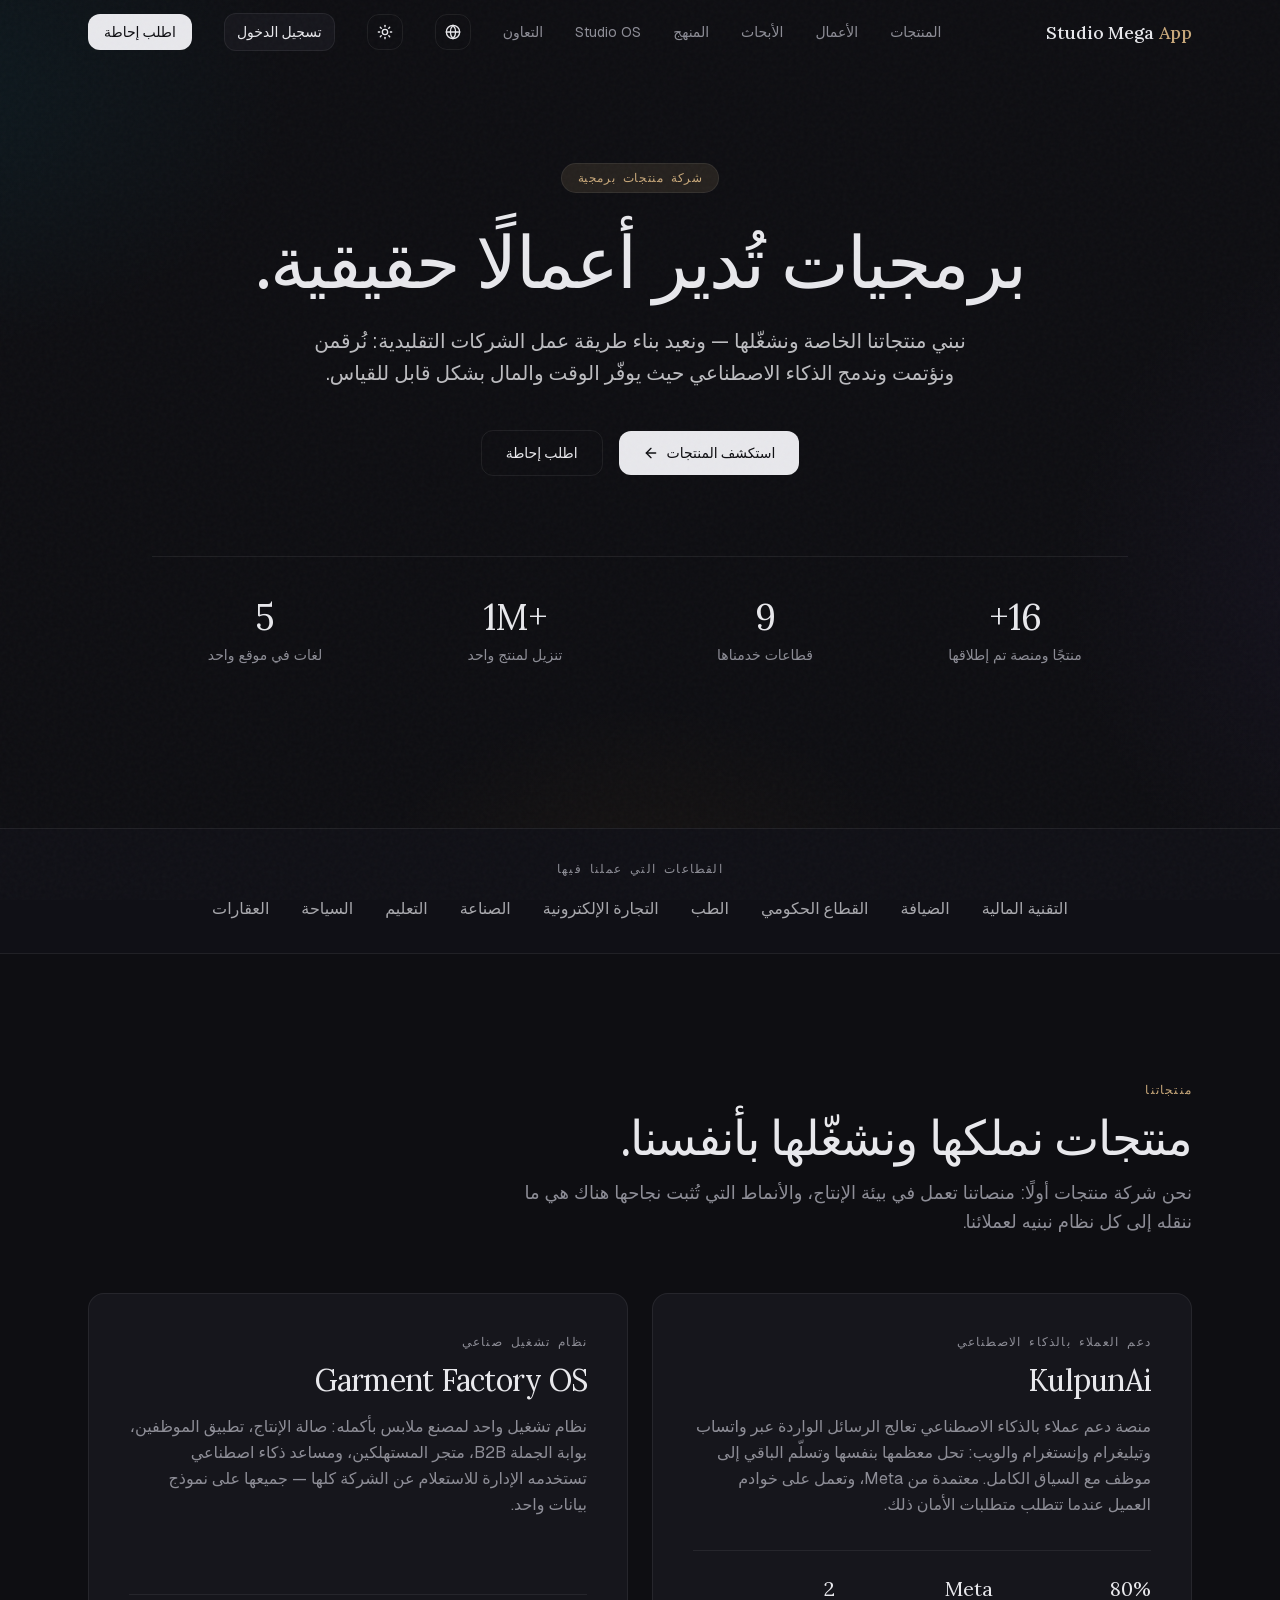
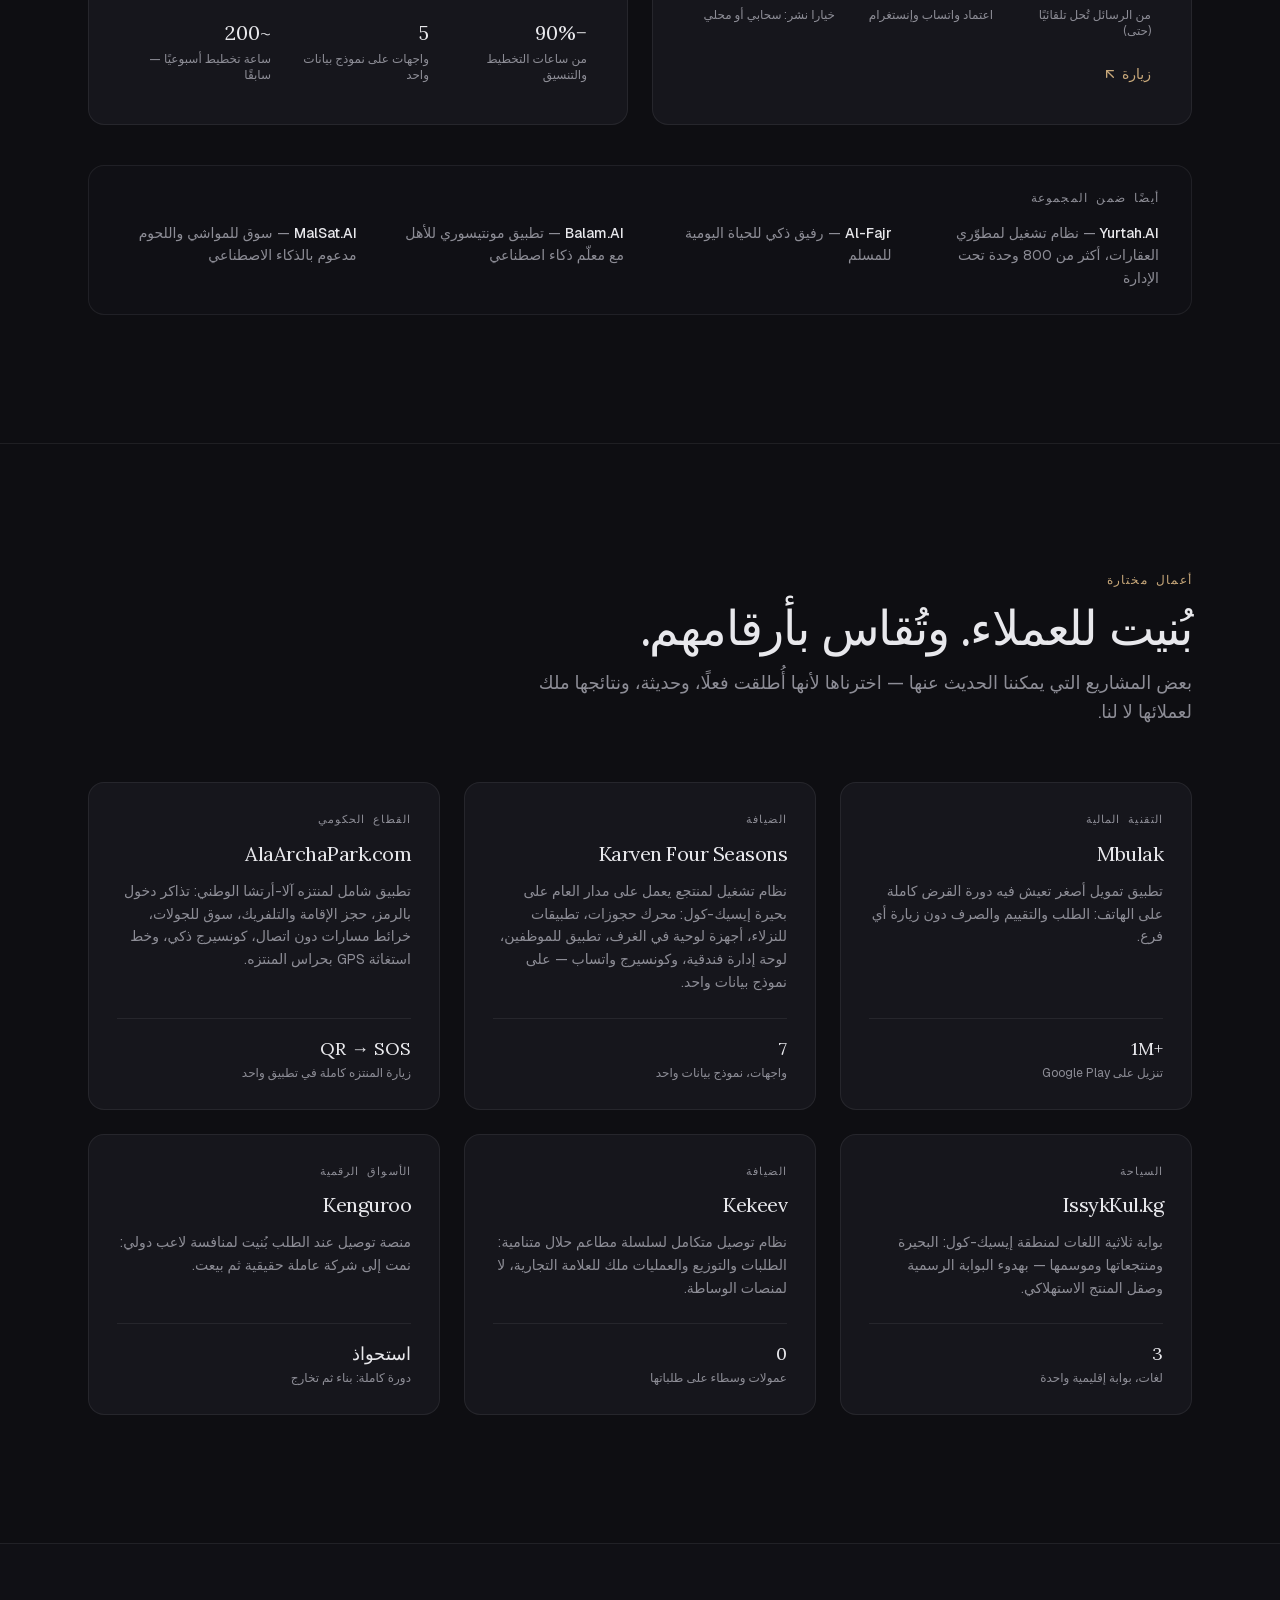
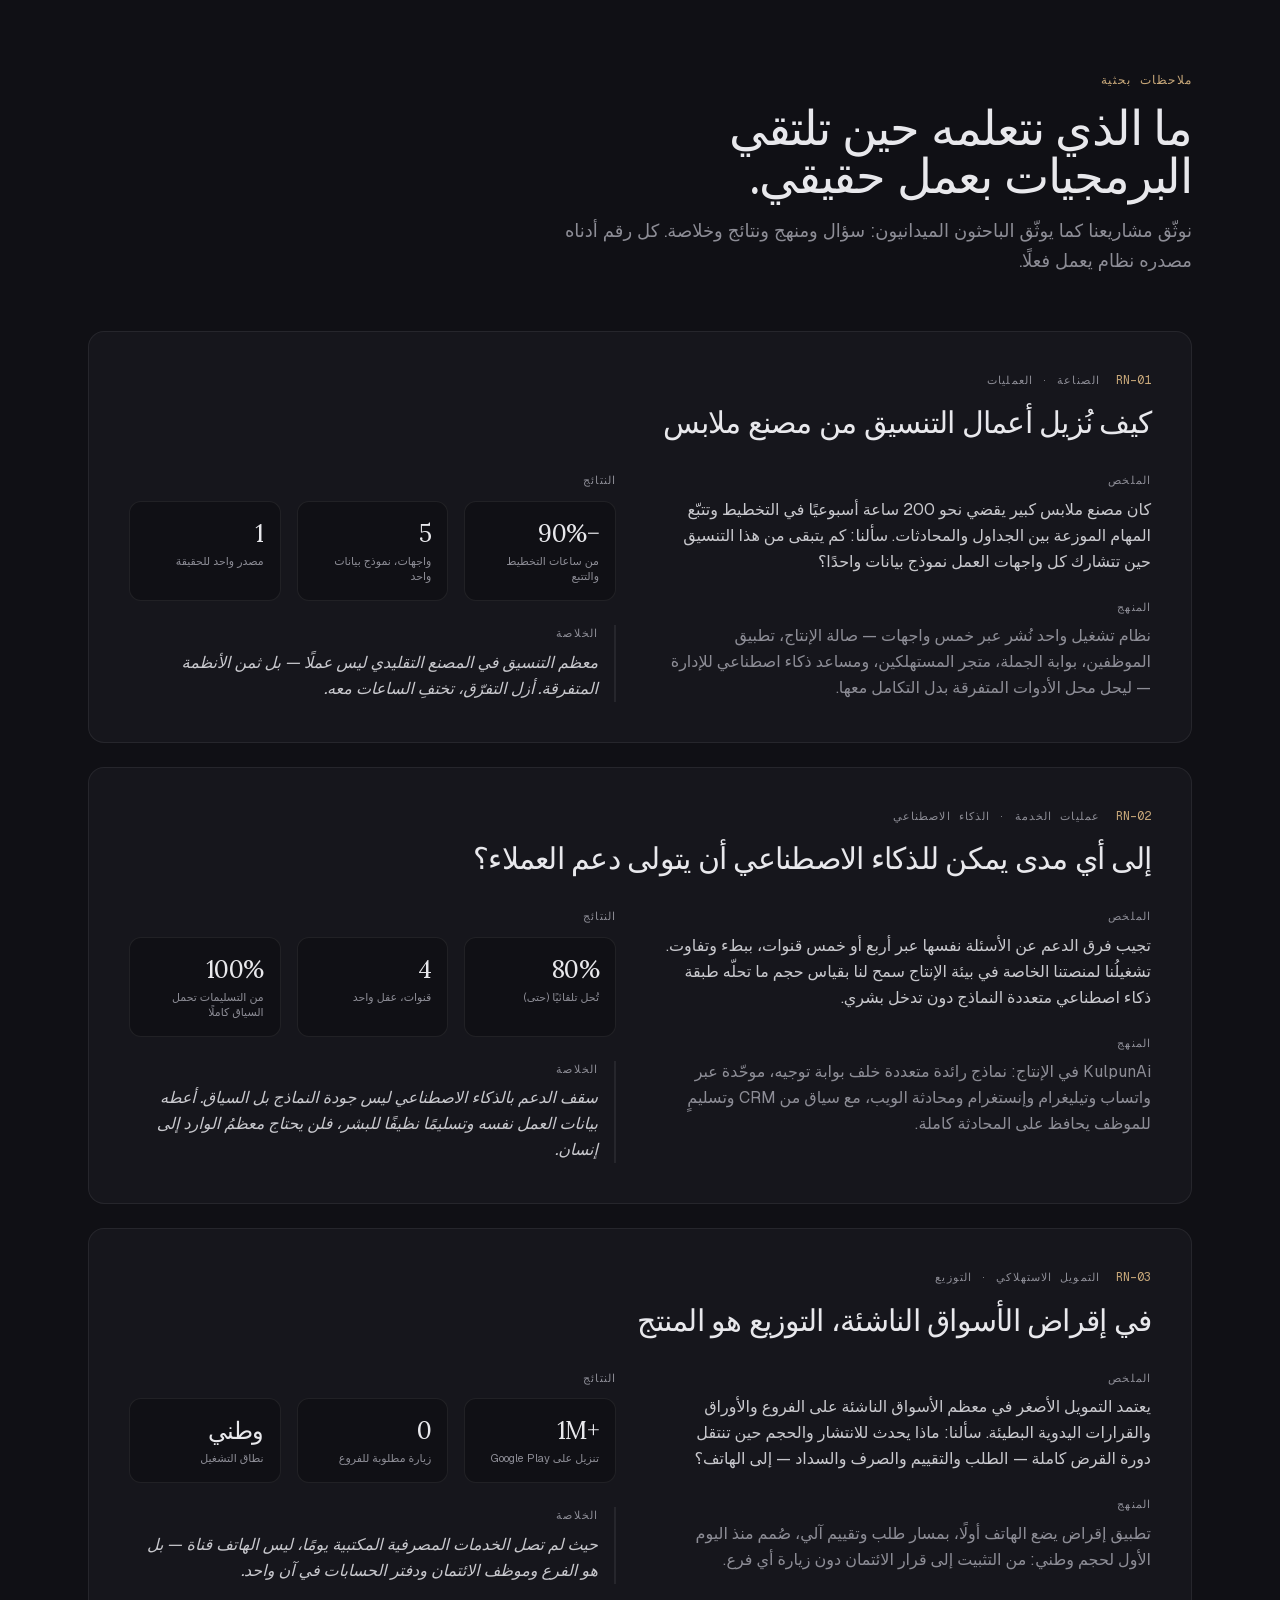
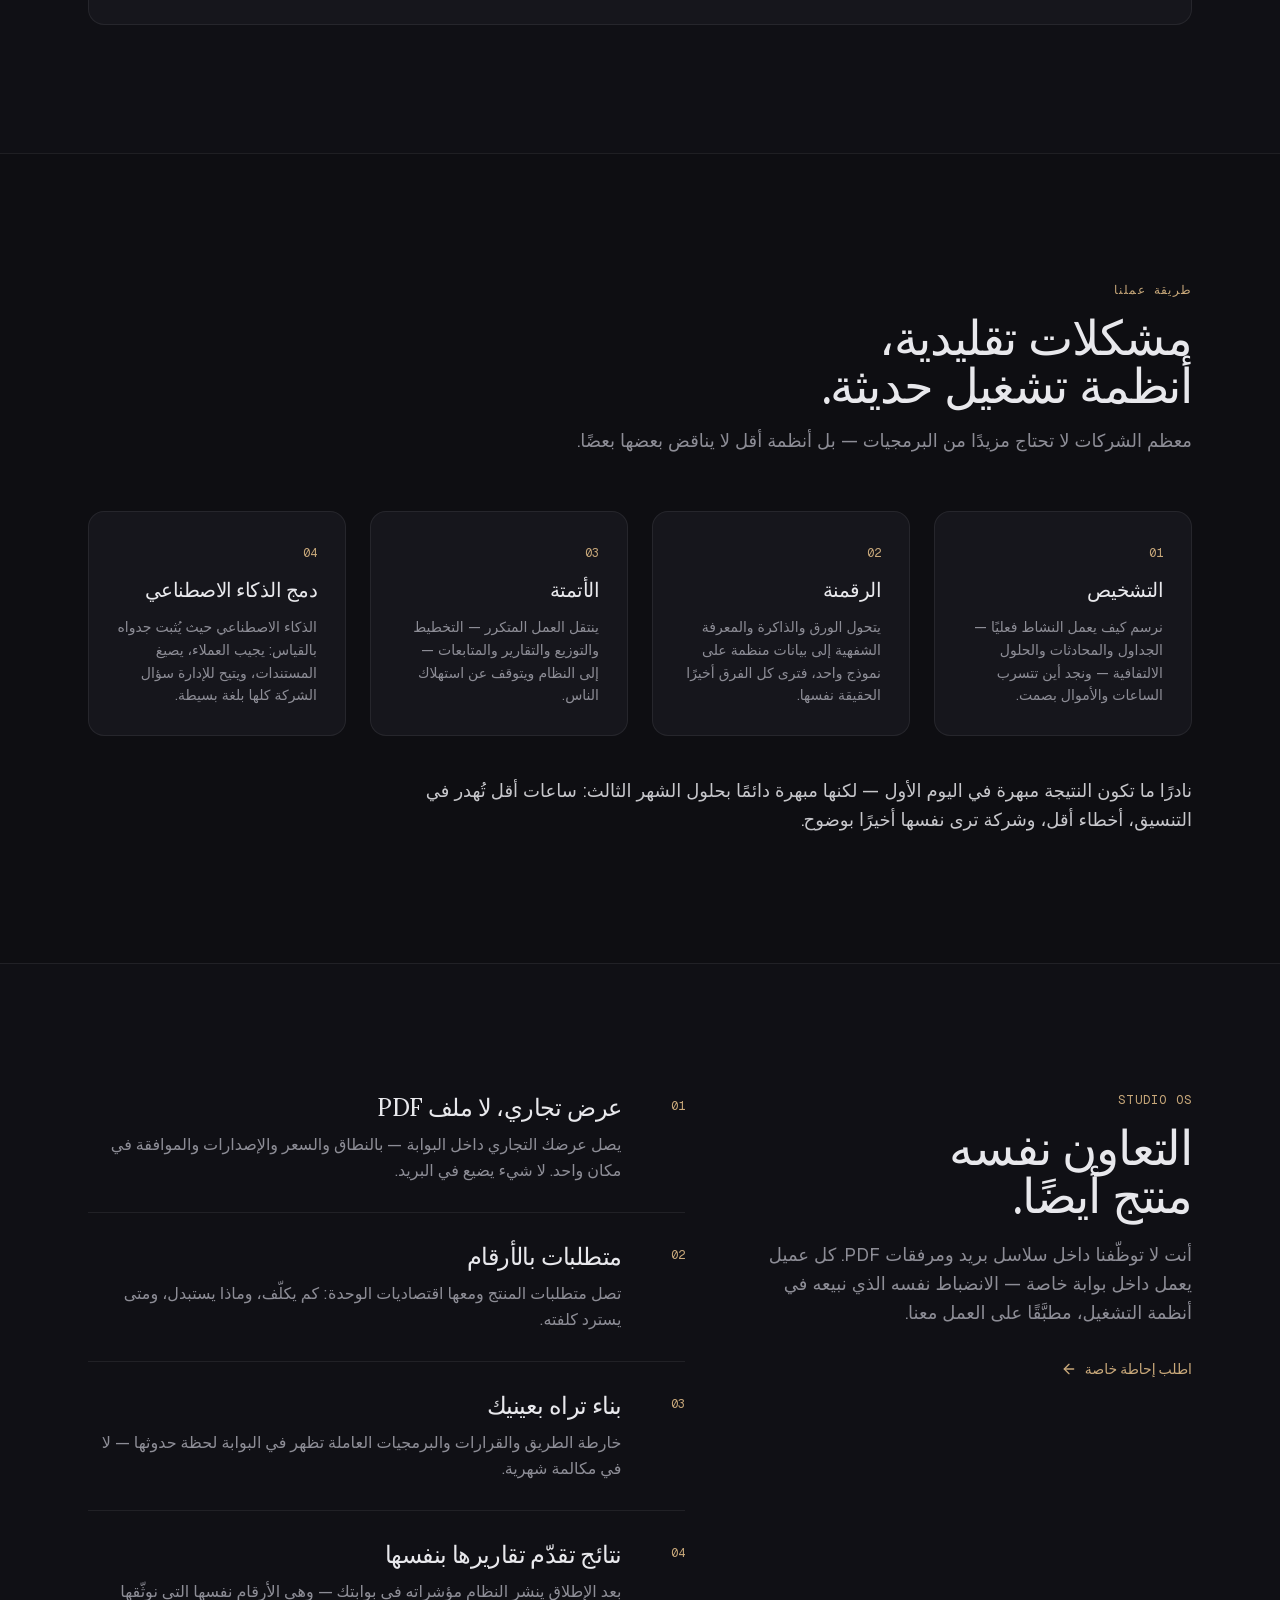
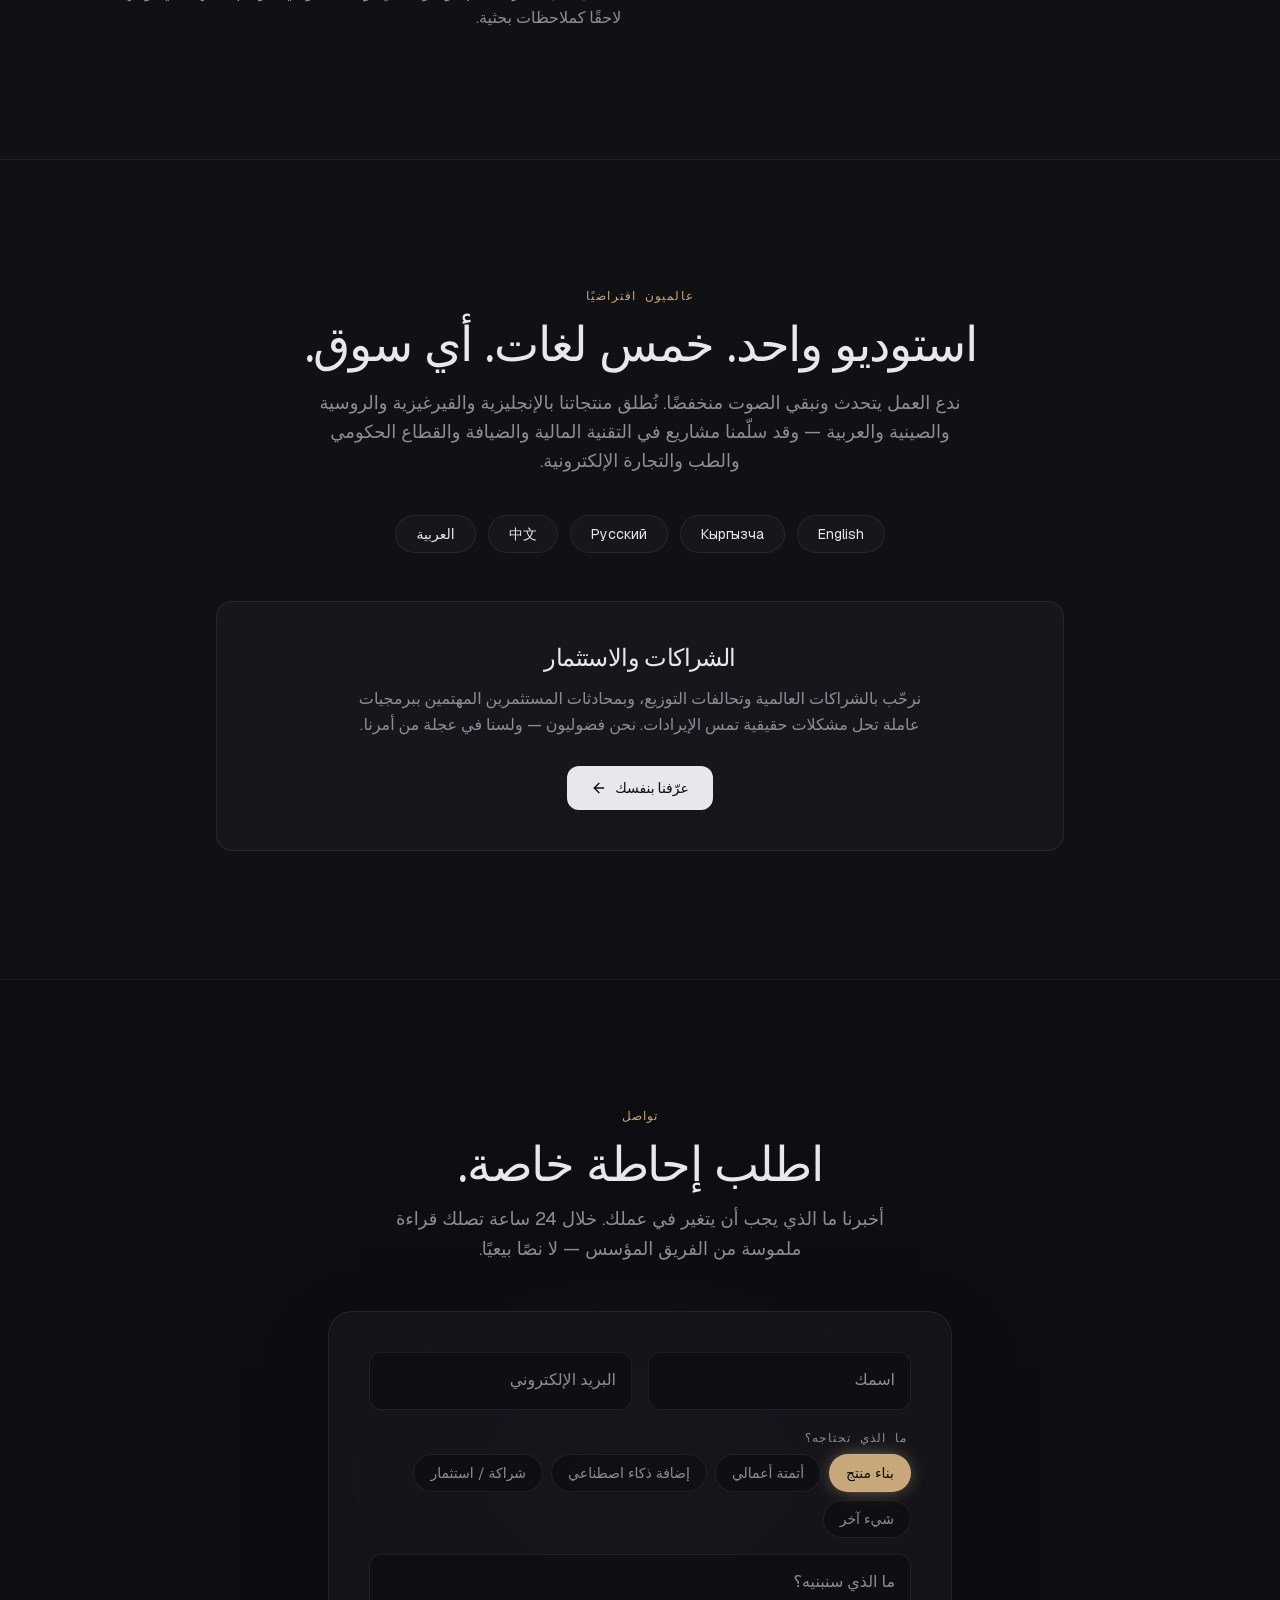
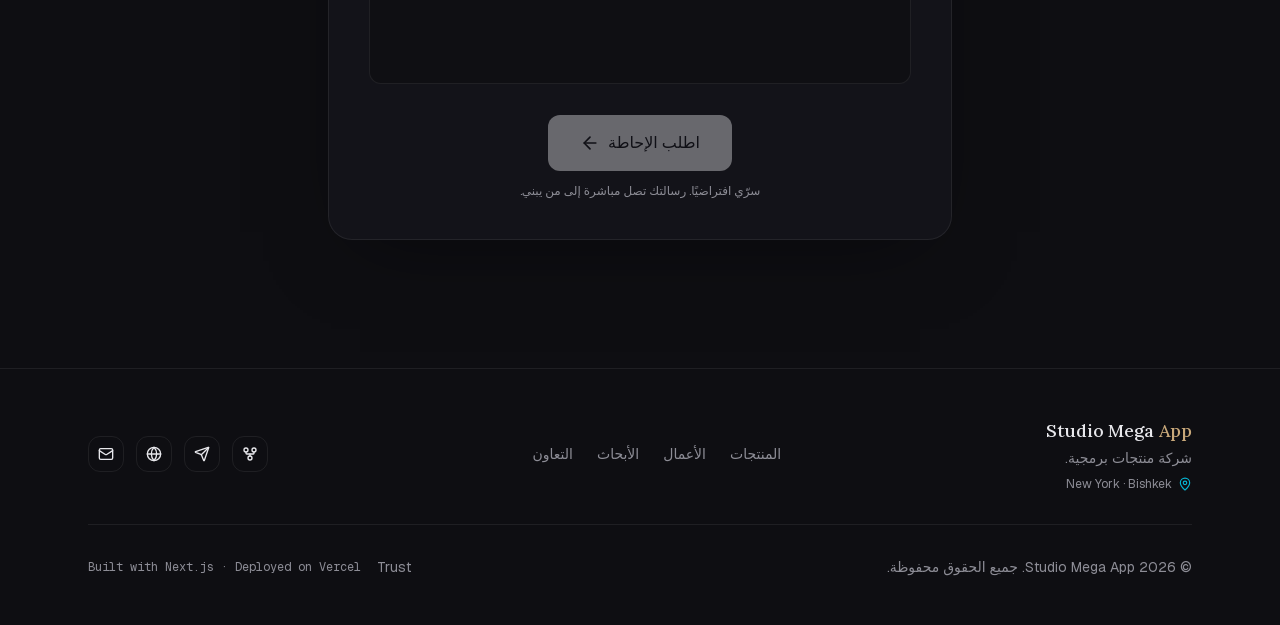
==== commit ee4ea8fa: "Luxury pass: Studio OS section, monochrome chrome, briefing language Co-Authored-By: Claude Fable 5 " ====
--- a/ar/index.html
+++ b/ar/index.html
@@ -1 +1 @@
-<!DOCTYPE html><html lang="ar" dir="rtl" class="geist_e1c77e14-module__9VmjcW__variable geist_mono_6345a343-module__AiHuna__variable lora_10f9dab2-module__GYwaTW__variable h-full antialiased"><head><meta charSet="utf-8"/><meta name="viewport" content="width=device-width, initial-scale=1"/><link rel="preload" href="/_next/static/media/4fa387ec64143e14-s.p.0wkzw~je483f-.woff2" as="font" crossorigin="" type="font/woff2"/><link rel="preload" href="/_next/static/media/5e5dfa9e86f764b8-s.p.0o9~3wzuvo.a_.woff2" as="font" crossorigin="" type="font/woff2"/><link rel="preload" href="/_next/static/media/659720fbcac806cc-s.p.11sf0lfiq6c6p.woff2" as="font" crossorigin="" type="font/woff2"/><link rel="preload" href="/_next/static/media/71fbf9c08529c2a5-s.p.0s73vwibz65qg.woff2" as="font" crossorigin="" type="font/woff2"/><link rel="preload" href="/_next/static/media/797e433ab948586e-s.p.08e28id.o-okb.woff2" as="font" crossorigin="" type="font/woff2"/><link rel="preload" href="/_next/static/media/8a480f0b521d4e75-s.p.0jzbimsg8vl84.woff2" as="font" crossorigin="" type="font/woff2"/><link rel="preload" href="/_next/static/media/8c2eb9ceedecfc8e-s.p.0oeo8epbafgia.woff2" as="font" crossorigin="" type="font/woff2"/><link rel="preload" href="/_next/static/media/caa3a2e1cccd8315-s.p.09~u27dqhyhd6.woff2" as="font" crossorigin="" type="font/woff2"/><link rel="stylesheet" href="/_next/static/chunks/066tcoo3f~~na.css" data-precedence="next"/><link rel="stylesheet" href="/_next/static/chunks/0jf~hmpk345k7.css" data-precedence="next"/><link rel="preload" as="script" fetchPriority="low" href="/_next/static/chunks/04_4irp13w-i3.js"/><script src="/_next/static/chunks/0bez-h9ml5vyg.js" async=""></script><script src="/_next/static/chunks/0xnqwa6d2t5md.js" async=""></script><script src="/_next/static/chunks/0ocuq__ahlhfw.js" async=""></script><script src="/_next/static/chunks/147waztulgip5.js" async=""></script><script src="/_next/static/chunks/turbopack-0utp4pz0fl~gm.js" async=""></script><script src="/_next/static/chunks/05c23t9ishq20.js" async=""></script><script src="/_next/static/chunks/034wfjuz0qajn.js" async=""></script><script src="/_next/static/chunks/09ukbqfoggvk2.js" async=""></script><script src="/_next/static/chunks/13dcgyqo1m1e3.js" async=""></script><script src="/_next/static/chunks/0dkbz3wiaq8b3.js" async=""></script><script src="/_next/static/chunks/05r_1qjv088oh.js" async=""></script><script src="/_next/static/chunks/0x.l_j9yb.-vk.js" async=""></script><script src="/_next/static/chunks/16e.w4o98abeo.js" async=""></script><script src="/_next/static/chunks/11n60zcj-lmux.js" async=""></script><meta name="next-size-adjust" content=""/><title>Studio Mega App — شركة منتجات برمجية</title><meta name="description" content="Studio Mega App شركة منتجات برمجية. نبني منتجاتنا الخاصة — KulpunAi ونظام تشغيل مصانع الملابس — ونعيد بناء أعمال الشركات التقليدية بالبرمجيات والذكاء الاصطناعي: التقنية المالية، الضيافة، القطاع الحكومي، الطب، والتجارة الإلكترونية."/><meta name="author" content="Studio Mega App"/><meta name="keywords" content="شركة منتجات برمجية,دمج الذكاء الاصطناعي,أتمتة الأعمال,التحول الرقمي,نظام تشغيل للأعمال,دعم العملاء بالذكاء الاصطناعي,برمجيات مصانع الملابس,تطوير التقنية المالية,برمجيات الضيافة,المنصات الحكومية الرقمية,البرمجيات الطبية,منصات التجارة الإلكترونية,Studio Mega App"/><meta name="robots" content="index, follow"/><link rel="canonical" href="https://studiomega.app/ar"/><link rel="alternate" hrefLang="ky" href="https://studiomega.app/ky"/><link rel="alternate" hrefLang="ru" href="https://studiomega.app/ru"/><link rel="alternate" hrefLang="en" href="https://studiomega.app/en"/><link rel="alternate" hrefLang="zh" href="https://studiomega.app/zh"/><link rel="alternate" hrefLang="ar" href="https://studiomega.app/ar"/><link rel="alternate" hrefLang="x-default" href="https://studiomega.app/en"/><meta property="og:title" content="Studio Mega App — شركة منتجات برمجية"/><meta property="og:description" content="نبني منتجاتنا الخاصة ونعيد بناء طريقة عمل الشركات التقليدية: رقمنة وأتمتة ودمج للذكاء الاصطناعي حيث يوفّر الوقت والمال بشكل قابل للقياس."/><meta property="og:site_name" content="Studio Mega App"/><meta property="og:locale" content="ar_AE"/><meta property="og:type" content="website"/><meta name="twitter:card" content="summary_large_image"/><meta name="twitter:title" content="Studio Mega App — شركة منتجات برمجية"/><meta name="twitter:description" content="منتجات نملكها. أنظمة تشغيل للعملاء. ذكاء اصطناعي حيث يُثبت جدواه. English · Кыргызча · Русский · 中文 · العربية."/><link rel="icon" href="/icon.svg?icon.0nl~0xeylv_3i.svg" sizes="any" type="image/svg+xml"/><script src="/_next/static/chunks/03~yq9q893hmn.js" noModule=""></script></head><body class="min-h-full flex flex-col"><div hidden=""><!--$--><!--/$--></div><script>((a,b,c,d,e,f,g,h)=>{let i=document.documentElement,j=["light","dark"];function k(b){var c;(Array.isArray(a)?a:[a]).forEach(a=>{let c="class"===a,d=c&&f?e.map(a=>f[a]||a):e;c?(i.classList.remove(...d),i.classList.add(f&&f[b]?f[b]:b)):i.setAttribute(a,b)}),c=b,h&&j.includes(c)&&(i.style.colorScheme=c)}if(d)k(d);else try{let a=localStorage.getItem(b)||c,d=g&&"system"===a?window.matchMedia("(prefers-color-scheme: dark)").matches?"dark":"light":a;k(d)}catch(a){}})("class","theme","dark",null,["light","dark"],null,false,true)</script><header class="fixed top-0 left-0 right-0 z-40 transition-all duration-300 bg-transparent"><nav class="max-w-6xl mx-auto px-4 sm:px-6 h-16 flex items-center justify-between"><a href="#" class="wordmark hover:text-accent transition-colors">Studio Mega <span class="text-accent">App</span></a><div class="hidden md:flex items-center gap-8"><a href="#products" class="text-sm text-muted-foreground hover:text-foreground transition-colors">المنتجات</a><a href="#work" class="text-sm text-muted-foreground hover:text-foreground transition-colors">الأعمال</a><a href="#research" class="text-sm text-muted-foreground hover:text-foreground transition-colors">الأبحاث</a><a href="#method" class="text-sm text-muted-foreground hover:text-foreground transition-colors">المنهج</a><a href="#contact" class="text-sm text-muted-foreground hover:text-foreground transition-colors">التعاون</a><div class="relative"><button class="w-9 h-9 flex items-center justify-center rounded-lg border border-border hover:bg-muted transition-colors disabled:opacity-50" aria-label="اختر اللغة"><svg xmlns="http://www.w3.org/2000/svg" width="24" height="24" viewBox="0 0 24 24" fill="none" stroke="currentColor" stroke-width="2" stroke-linecap="round" stroke-linejoin="round" class="lucide lucide-globe w-4 h-4" aria-hidden="true"><circle cx="12" cy="12" r="10"></circle><path d="M12 2a14.5 14.5 0 0 0 0 20 14.5 14.5 0 0 0 0-20"></path><path d="M2 12h20"></path></svg></button></div><div class="w-9 h-9"></div><a href="/en/portal" class="inline-flex items-center gap-1.5 rounded-lg border border-border bg-card px-3 py-2 text-sm font-medium text-foreground hover:border-accent-cyan/40 hover:text-accent-cyan transition-colors">تسجيل الدخول</a><a href="#contact" class="px-4 py-2 text-sm font-medium bg-accent-cyan text-black rounded-lg hover:bg-accent-cyan/90 transition-colors">ابدأ مشروعًا</a></div><div class="flex md:hidden items-center gap-3"><div class="relative"><button class="w-9 h-9 flex items-center justify-center rounded-lg border border-border hover:bg-muted transition-colors disabled:opacity-50" aria-label="اختر اللغة"><svg xmlns="http://www.w3.org/2000/svg" width="24" height="24" viewBox="0 0 24 24" fill="none" stroke="currentColor" stroke-width="2" stroke-linecap="round" stroke-linejoin="round" class="lucide lucide-globe w-4 h-4" aria-hidden="true"><circle cx="12" cy="12" r="10"></circle><path d="M12 2a14.5 14.5 0 0 0 0 20 14.5 14.5 0 0 0 0-20"></path><path d="M2 12h20"></path></svg></button></div><div class="w-9 h-9"></div><button class="w-9 h-9 flex items-center justify-center rounded-lg border border-border hover:bg-muted transition-colors" aria-label="القائمة"><svg xmlns="http://www.w3.org/2000/svg" width="24" height="24" viewBox="0 0 24 24" fill="none" stroke="currentColor" stroke-width="2" stroke-linecap="round" stroke-linejoin="round" class="lucide lucide-menu w-4 h-4" aria-hidden="true"><path d="M4 5h16"></path><path d="M4 12h16"></path><path d="M4 19h16"></path></svg></button></div></nav></header><main class="flex-1"><section class="relative min-h-[92vh] flex items-center overflow-hidden"><div class="gradient-mesh"></div><div class="relative z-10 w-full max-w-5xl mx-auto px-4 sm:px-6 py-32 text-center"><div style="opacity:0;transform:translateY(16px)"><span class="inline-flex items-center gap-2 px-4 py-1.5 text-xs font-mono font-medium tracking-wider uppercase text-accent bg-accent-glow border border-accent/20 rounded-full">شركة منتجات برمجية</span></div><h1 class="mt-8 font-serif text-4xl sm:text-6xl md:text-7xl font-medium tracking-tight leading-[1.05] text-balance" style="opacity:0;transform:translateY(16px)">برمجيات تُدير أعمالًا حقيقية.</h1><p class="mt-6 mx-auto max-w-2xl text-lg sm:text-xl text-foreground/80 leading-relaxed text-balance">نبني منتجاتنا الخاصة ونشغّلها — ونعيد بناء طريقة عمل الشركات التقليدية: نُرقمن ونؤتمت وندمج الذكاء الاصطناعي حيث يوفّر الوقت والمال بشكل قابل للقياس.</p><div class="mt-10 flex flex-col sm:flex-row items-center justify-center gap-4" style="opacity:0;transform:translateY(16px)"><a href="#products" class="relative inline-flex items-center justify-center gap-2 group px-6 py-3 text-sm font-medium bg-foreground text-background rounded-lg hover:opacity-90 transition-opacity" style="transform:none">استكشف المنتجات<svg xmlns="http://www.w3.org/2000/svg" width="24" height="24" viewBox="0 0 24 24" fill="none" stroke="currentColor" stroke-width="2" stroke-linecap="round" stroke-linejoin="round" class="lucide lucide-arrow-right w-4 h-4 group-hover:translate-x-0.5 transition-transform rtl:rotate-180" aria-hidden="true"><path d="M5 12h14"></path><path d="m12 5 7 7-7 7"></path></svg></a><a href="#contact" class="relative inline-flex items-center justify-center gap-2 px-6 py-3 text-sm font-medium border border-border rounded-lg hover:bg-muted transition-colors" style="transform:none">تواصل معنا</a></div><dl class="mt-20 grid grid-cols-2 md:grid-cols-4 gap-x-6 gap-y-10 border-t border-border pt-10" style="opacity:0"><div><dd class="font-serif text-3xl sm:text-4xl tracking-tight">16+</dd><dt class="mt-2 text-xs sm:text-sm text-muted-foreground">منتجًا ومنصة تم إطلاقها</dt></div><div><dd class="font-serif text-3xl sm:text-4xl tracking-tight">9</dd><dt class="mt-2 text-xs sm:text-sm text-muted-foreground">قطاعات خدمناها</dt></div><div><dd class="font-serif text-3xl sm:text-4xl tracking-tight">+1M</dd><dt class="mt-2 text-xs sm:text-sm text-muted-foreground">تنزيل لمنتج واحد</dt></div><div><dd class="font-serif text-3xl sm:text-4xl tracking-tight">5</dd><dt class="mt-2 text-xs sm:text-sm text-muted-foreground">لغات في موقع واحد</dt></div></dl></div></section><section class="border-y border-border bg-card/40"><div class="max-w-6xl mx-auto px-4 sm:px-6 py-8"><p class="text-center text-xs font-mono uppercase tracking-widest text-muted-foreground">القطاعات التي عملنا فيها</p><ul class="mt-5 flex flex-wrap justify-center gap-x-8 gap-y-3"><li class="text-sm sm:text-base text-foreground/70 font-medium">التقنية المالية</li><li class="text-sm sm:text-base text-foreground/70 font-medium">الضيافة</li><li class="text-sm sm:text-base text-foreground/70 font-medium">القطاع الحكومي</li><li class="text-sm sm:text-base text-foreground/70 font-medium">الطب</li><li class="text-sm sm:text-base text-foreground/70 font-medium">التجارة الإلكترونية</li><li class="text-sm sm:text-base text-foreground/70 font-medium">الصناعة</li><li class="text-sm sm:text-base text-foreground/70 font-medium">التعليم</li><li class="text-sm sm:text-base text-foreground/70 font-medium">السياحة</li><li class="text-sm sm:text-base text-foreground/70 font-medium">العقارات</li></ul></div></section><section id="products" class="relative py-24 sm:py-32"><div class="max-w-6xl mx-auto px-4 sm:px-6"><p class="text-xs font-mono uppercase tracking-widest text-accent">منتجاتنا</p><h2 class="mt-4 font-serif text-3xl sm:text-5xl font-medium tracking-tight max-w-2xl text-balance">منتجات نملكها ونشغّلها بأنفسنا.</h2><p class="mt-4 max-w-2xl text-base sm:text-lg text-muted-foreground leading-relaxed">نحن شركة منتجات أولًا: منصاتنا تعمل في بيئة الإنتاج، والأنماط التي تُثبت نجاحها هناك هي ما ننقله إلى كل نظام نبنيه لعملائنا.</p><div class="mt-14 grid gap-6 lg:grid-cols-2"><article class="group relative flex flex-col rounded-2xl border border-border bg-card p-8 sm:p-10 hover:bg-card-hover transition-colors" style="opacity:0;transform:translateY(24px)"><p class="text-xs font-mono uppercase tracking-widest text-muted-foreground">دعم العملاء بالذكاء الاصطناعي</p><h3 class="mt-3 font-serif text-2xl sm:text-3xl tracking-tight">KulpunAi</h3><p class="mt-4 text-sm sm:text-base text-muted-foreground leading-relaxed flex-1">منصة دعم عملاء بالذكاء الاصطناعي تعالج الرسائل الواردة عبر واتساب وتيليغرام وإنستغرام والويب: تحل معظمها بنفسها وتسلّم الباقي إلى موظف مع السياق الكامل. معتمدة من Meta، وتعمل على خوادم العميل عندما تتطلب متطلبات الأمان ذلك.</p><dl class="mt-8 grid grid-cols-3 gap-4 border-t border-border pt-6"><div><dd class="font-serif text-lg sm:text-xl">80%</dd><dt class="mt-1 text-[11px] sm:text-xs text-muted-foreground leading-snug">من الرسائل تُحل تلقائيًا (حتى)</dt></div><div><dd class="font-serif text-lg sm:text-xl">Meta</dd><dt class="mt-1 text-[11px] sm:text-xs text-muted-foreground leading-snug">اعتماد واتساب وإنستغرام</dt></div><div><dd class="font-serif text-lg sm:text-xl">2</dd><dt class="mt-1 text-[11px] sm:text-xs text-muted-foreground leading-snug">خيارا نشر: سحابي أو محلي</dt></div></dl><a href="https://kulpunai.com" target="_blank" rel="noopener noreferrer" class="mt-6 inline-flex items-center gap-1 text-sm font-medium text-accent hover:underline">زيارة<svg xmlns="http://www.w3.org/2000/svg" width="24" height="24" viewBox="0 0 24 24" fill="none" stroke="currentColor" stroke-width="2" stroke-linecap="round" stroke-linejoin="round" class="lucide lucide-arrow-up-right w-4 h-4 rtl:-scale-x-100" aria-hidden="true"><path d="M7 7h10v10"></path><path d="M7 17 17 7"></path></svg><span class="absolute inset-0" aria-hidden="true"></span></a></article><article class="group relative flex flex-col rounded-2xl border border-border bg-card p-8 sm:p-10 hover:bg-card-hover transition-colors" style="opacity:0;transform:translateY(24px)"><p class="text-xs font-mono uppercase tracking-widest text-muted-foreground">نظام تشغيل صناعي</p><h3 class="mt-3 font-serif text-2xl sm:text-3xl tracking-tight">Garment Factory OS</h3><p class="mt-4 text-sm sm:text-base text-muted-foreground leading-relaxed flex-1">نظام تشغيل واحد لمصنع ملابس بأكمله: صالة الإنتاج، تطبيق الموظفين، بوابة الجملة B2B، متجر المستهلكين، ومساعد ذكاء اصطناعي تستخدمه الإدارة للاستعلام عن الشركة كلها — جميعها على نموذج بيانات واحد.</p><dl class="mt-8 grid grid-cols-3 gap-4 border-t border-border pt-6"><div><dd class="font-serif text-lg sm:text-xl">−90%</dd><dt class="mt-1 text-[11px] sm:text-xs text-muted-foreground leading-snug">من ساعات التخطيط والتنسيق</dt></div><div><dd class="font-serif text-lg sm:text-xl">5</dd><dt class="mt-1 text-[11px] sm:text-xs text-muted-foreground leading-snug">واجهات على نموذج بيانات واحد</dt></div><div><dd class="font-serif text-lg sm:text-xl">~200</dd><dt class="mt-1 text-[11px] sm:text-xs text-muted-foreground leading-snug">ساعة تخطيط أسبوعيًا — سابقًا</dt></div></dl></article></div><div class="mt-10 rounded-2xl border border-border bg-card/40 px-6 py-6 sm:px-8"><p class="text-xs font-mono uppercase tracking-widest text-muted-foreground">أيضًا ضمن المجموعة</p><ul class="mt-4 grid gap-x-8 gap-y-3 sm:grid-cols-2 lg:grid-cols-4"><li class="text-sm leading-relaxed"><span class="font-medium">Yurtah.AI</span><span class="text-muted-foreground"> — <!-- -->نظام تشغيل لمطوّري العقارات، أكثر من 800 وحدة تحت الإدارة</span></li><li class="text-sm leading-relaxed"><span class="font-medium">Al-Fajr</span><span class="text-muted-foreground"> — <!-- -->رفيق ذكي للحياة اليومية للمسلم</span></li><li class="text-sm leading-relaxed"><span class="font-medium">Balam.AI</span><span class="text-muted-foreground"> — <!-- -->تطبيق مونتيسوري للأهل مع معلّم ذكاء اصطناعي</span></li><li class="text-sm leading-relaxed"><span class="font-medium">MalSat.AI</span><span class="text-muted-foreground"> — <!-- -->سوق للمواشي واللحوم مدعوم بالذكاء الاصطناعي</span></li></ul></div></div></section><section id="work" class="relative py-24 sm:py-32 border-t border-border"><div class="max-w-6xl mx-auto px-4 sm:px-6"><p class="text-xs font-mono uppercase tracking-widest text-accent">أعمال مختارة</p><h2 class="mt-4 font-serif text-3xl sm:text-5xl font-medium tracking-tight max-w-2xl text-balance">بُنيت للعملاء. وتُقاس بأرقامهم.</h2><p class="mt-4 max-w-2xl text-base sm:text-lg text-muted-foreground leading-relaxed">بعض المشاريع التي يمكننا الحديث عنها — اخترناها لأنها أُطلقت فعلًا، وحديثة، ونتائجها ملك لعملائها لا لنا.</p><div class="mt-14 grid gap-6 sm:grid-cols-2 lg:grid-cols-3"><article class="flex flex-col rounded-2xl border border-border bg-card p-7 hover:bg-card-hover transition-colors" style="opacity:0;transform:translateY(24px)"><p class="text-[11px] font-mono uppercase tracking-widest text-muted-foreground">التقنية المالية</p><h3 class="mt-3 font-serif text-xl tracking-tight">Mbulak</h3><p class="mt-3 text-sm text-muted-foreground leading-relaxed flex-1">تطبيق تمويل أصغر تعيش فيه دورة القرض كاملة على الهاتف: الطلب والتقييم والصرف دون زيارة أي فرع.</p><div class="mt-6 border-t border-border pt-4"><p class="font-serif text-lg">+1M</p><p class="mt-0.5 text-xs text-muted-foreground">تنزيل على Google Play</p></div></article><article class="flex flex-col rounded-2xl border border-border bg-card p-7 hover:bg-card-hover transition-colors" style="opacity:0;transform:translateY(24px)"><p class="text-[11px] font-mono uppercase tracking-widest text-muted-foreground">الضيافة</p><h3 class="mt-3 font-serif text-xl tracking-tight">Karven Four Seasons</h3><p class="mt-3 text-sm text-muted-foreground leading-relaxed flex-1">نظام تشغيل لمنتجع يعمل على مدار العام على بحيرة إيسيك-كول: محرك حجوزات، تطبيقات للنزلاء، أجهزة لوحية في الغرف، تطبيق للموظفين، لوحة إدارة فندقية، وكونسيرج واتساب — على نموذج بيانات واحد.</p><div class="mt-6 border-t border-border pt-4"><p class="font-serif text-lg">7</p><p class="mt-0.5 text-xs text-muted-foreground">واجهات، نموذج بيانات واحد</p></div></article><article class="flex flex-col rounded-2xl border border-border bg-card p-7 hover:bg-card-hover transition-colors" style="opacity:0;transform:translateY(24px)"><p class="text-[11px] font-mono uppercase tracking-widest text-muted-foreground">القطاع الحكومي</p><h3 class="mt-3 font-serif text-xl tracking-tight">AlaArchaPark.com</h3><p class="mt-3 text-sm text-muted-foreground leading-relaxed flex-1">تطبيق شامل لمنتزه آلا-أرتشا الوطني: تذاكر دخول بالرمز، حجز الإقامة والتلفريك، سوق للجولات، خرائط مسارات دون اتصال، كونسيرج ذكي، وخط استغاثة GPS بحراس المنتزه.</p><div class="mt-6 border-t border-border pt-4"><p class="font-serif text-lg">QR → SOS</p><p class="mt-0.5 text-xs text-muted-foreground">زيارة المنتزه كاملة في تطبيق واحد</p></div></article><article class="flex flex-col rounded-2xl border border-border bg-card p-7 hover:bg-card-hover transition-colors" style="opacity:0;transform:translateY(24px)"><p class="text-[11px] font-mono uppercase tracking-widest text-muted-foreground">السياحة</p><h3 class="mt-3 font-serif text-xl tracking-tight">IssykKul.kg</h3><p class="mt-3 text-sm text-muted-foreground leading-relaxed flex-1">بوابة ثلاثية اللغات لمنطقة إيسيك-كول: البحيرة ومنتجعاتها وموسمها — بهدوء البوابة الرسمية وصقل المنتج الاستهلاكي.</p><div class="mt-6 border-t border-border pt-4"><p class="font-serif text-lg">3</p><p class="mt-0.5 text-xs text-muted-foreground">لغات، بوابة إقليمية واحدة</p></div></article><article class="flex flex-col rounded-2xl border border-border bg-card p-7 hover:bg-card-hover transition-colors" style="opacity:0;transform:translateY(24px)"><p class="text-[11px] font-mono uppercase tracking-widest text-muted-foreground">الضيافة</p><h3 class="mt-3 font-serif text-xl tracking-tight">Kekeev</h3><p class="mt-3 text-sm text-muted-foreground leading-relaxed flex-1">نظام توصيل متكامل لسلسلة مطاعم حلال متنامية: الطلبات والتوزيع والعمليات ملك للعلامة التجارية، لا لمنصات الوساطة.</p><div class="mt-6 border-t border-border pt-4"><p class="font-serif text-lg">0</p><p class="mt-0.5 text-xs text-muted-foreground">عمولات وسطاء على طلباتها</p></div></article><article class="flex flex-col rounded-2xl border border-border bg-card p-7 hover:bg-card-hover transition-colors" style="opacity:0;transform:translateY(24px)"><p class="text-[11px] font-mono uppercase tracking-widest text-muted-foreground">الأسواق الرقمية</p><h3 class="mt-3 font-serif text-xl tracking-tight">Kenguroo</h3><p class="mt-3 text-sm text-muted-foreground leading-relaxed flex-1">منصة توصيل عند الطلب بُنيت لمنافسة لاعب دولي: نمت إلى شركة عاملة حقيقية ثم بيعت.</p><div class="mt-6 border-t border-border pt-4"><p class="font-serif text-lg">استحواذ</p><p class="mt-0.5 text-xs text-muted-foreground">دورة كاملة: بناء ثم تخارج</p></div></article></div></div></section><section id="research" class="relative py-24 sm:py-32 border-t border-border bg-card/30"><div class="max-w-6xl mx-auto px-4 sm:px-6"><p class="text-xs font-mono uppercase tracking-widest text-accent">ملاحظات بحثية</p><h2 class="mt-4 font-serif text-3xl sm:text-5xl font-medium tracking-tight max-w-2xl text-balance">ما الذي نتعلمه حين تلتقي البرمجيات بعمل حقيقي.</h2><p class="mt-4 max-w-2xl text-base sm:text-lg text-muted-foreground leading-relaxed">نوثّق مشاريعنا كما يوثّق الباحثون الميدانيون: سؤال ومنهج ونتائج وخلاصة. كل رقم أدناه مصدره نظام يعمل فعلًا.</p><div class="mt-14 space-y-6"><article class="rounded-2xl border border-border bg-card p-8 sm:p-10" style="opacity:0;transform:translateY(24px)"><header class="flex flex-wrap items-baseline gap-x-4 gap-y-2"><span class="font-mono text-xs text-accent">RN–01</span><span class="text-[11px] font-mono uppercase tracking-widest text-muted-foreground">الصناعة · العمليات</span></header><h3 class="mt-4 font-serif text-2xl sm:text-3xl tracking-tight max-w-3xl text-balance">كيف نُزيل أعمال التنسيق من مصنع ملابس</h3><div class="mt-8 grid gap-8 lg:grid-cols-[1fr_1fr] lg:gap-12"><div class="space-y-6"><div><h4 class="text-[11px] font-mono uppercase tracking-widest text-muted-foreground">الملخص</h4><p class="mt-2 text-sm sm:text-base leading-relaxed text-foreground/85">كان مصنع ملابس كبير يقضي نحو 200 ساعة أسبوعيًا في التخطيط وتتبّع المهام الموزعة بين الجداول والمحادثات. سألنا: كم يتبقى من هذا التنسيق حين تتشارك كل واجهات العمل نموذج بيانات واحدًا؟</p></div><div><h4 class="text-[11px] font-mono uppercase tracking-widest text-muted-foreground">المنهج</h4><p class="mt-2 text-sm sm:text-base leading-relaxed text-muted-foreground">نظام تشغيل واحد نُشر عبر خمس واجهات — صالة الإنتاج، تطبيق الموظفين، بوابة الجملة، متجر المستهلكين، ومساعد ذكاء اصطناعي للإدارة — ليحل محل الأدوات المتفرقة بدل التكامل معها.</p></div></div><div class="flex flex-col justify-between gap-6"><div><h4 class="text-[11px] font-mono uppercase tracking-widest text-muted-foreground">النتائج</h4><dl class="mt-3 grid grid-cols-3 gap-4"><div class="rounded-xl border border-border bg-background/60 p-4"><dd class="font-serif text-xl sm:text-2xl tracking-tight">−90%</dd><dt class="mt-1 text-[11px] text-muted-foreground leading-snug">من ساعات التخطيط والتتبع</dt></div><div class="rounded-xl border border-border bg-background/60 p-4"><dd class="font-serif text-xl sm:text-2xl tracking-tight">5</dd><dt class="mt-1 text-[11px] text-muted-foreground leading-snug">واجهات، نموذج بيانات واحد</dt></div><div class="rounded-xl border border-border bg-background/60 p-4"><dd class="font-serif text-xl sm:text-2xl tracking-tight">1</dd><dt class="mt-1 text-[11px] text-muted-foreground leading-snug">مصدر واحد للحقيقة</dt></div></dl></div><div class="border-s-2 border-accent/50 ps-4"><h4 class="text-[11px] font-mono uppercase tracking-widest text-muted-foreground">الخلاصة</h4><p class="mt-2 text-sm sm:text-base leading-relaxed italic text-foreground/85">معظم التنسيق في المصنع التقليدي ليس عملًا — بل ثمن الأنظمة المتفرقة. أزل التفرّق، تختفِ الساعات معه.</p></div></div></div></article><article class="rounded-2xl border border-border bg-card p-8 sm:p-10" style="opacity:0;transform:translateY(24px)"><header class="flex flex-wrap items-baseline gap-x-4 gap-y-2"><span class="font-mono text-xs text-accent">RN–02</span><span class="text-[11px] font-mono uppercase tracking-widest text-muted-foreground">عمليات الخدمة · الذكاء الاصطناعي</span></header><h3 class="mt-4 font-serif text-2xl sm:text-3xl tracking-tight max-w-3xl text-balance">إلى أي مدى يمكن للذكاء الاصطناعي أن يتولى دعم العملاء؟</h3><div class="mt-8 grid gap-8 lg:grid-cols-[1fr_1fr] lg:gap-12"><div class="space-y-6"><div><h4 class="text-[11px] font-mono uppercase tracking-widest text-muted-foreground">الملخص</h4><p class="mt-2 text-sm sm:text-base leading-relaxed text-foreground/85">تجيب فرق الدعم عن الأسئلة نفسها عبر أربع أو خمس قنوات، ببطء وتفاوت. تشغيلُنا لمنصتنا الخاصة في بيئة الإنتاج سمح لنا بقياس حجم ما تحلّه طبقة ذكاء اصطناعي متعددة النماذج دون تدخل بشري.</p></div><div><h4 class="text-[11px] font-mono uppercase tracking-widest text-muted-foreground">المنهج</h4><p class="mt-2 text-sm sm:text-base leading-relaxed text-muted-foreground">KulpunAi في الإنتاج: نماذج رائدة متعددة خلف بوابة توجيه، موحّدة عبر واتساب وتيليغرام وإنستغرام ومحادثة الويب، مع سياق من CRM وتسليمٍ للموظف يحافظ على المحادثة كاملة.</p></div></div><div class="flex flex-col justify-between gap-6"><div><h4 class="text-[11px] font-mono uppercase tracking-widest text-muted-foreground">النتائج</h4><dl class="mt-3 grid grid-cols-3 gap-4"><div class="rounded-xl border border-border bg-background/60 p-4"><dd class="font-serif text-xl sm:text-2xl tracking-tight">80%</dd><dt class="mt-1 text-[11px] text-muted-foreground leading-snug">تُحل تلقائيًا (حتى)</dt></div><div class="rounded-xl border border-border bg-background/60 p-4"><dd class="font-serif text-xl sm:text-2xl tracking-tight">4</dd><dt class="mt-1 text-[11px] text-muted-foreground leading-snug">قنوات، عقل واحد</dt></div><div class="rounded-xl border border-border bg-background/60 p-4"><dd class="font-serif text-xl sm:text-2xl tracking-tight">100%</dd><dt class="mt-1 text-[11px] text-muted-foreground leading-snug">من التسليمات تحمل السياق كاملًا</dt></div></dl></div><div class="border-s-2 border-accent/50 ps-4"><h4 class="text-[11px] font-mono uppercase tracking-widest text-muted-foreground">الخلاصة</h4><p class="mt-2 text-sm sm:text-base leading-relaxed italic text-foreground/85">سقف الدعم بالذكاء الاصطناعي ليس جودة النماذج بل السياق. أعطه بيانات العمل نفسه وتسليمًا نظيفًا للبشر، فلن يحتاج معظمُ الوارد إلى إنسان.</p></div></div></div></article><article class="rounded-2xl border border-border bg-card p-8 sm:p-10" style="opacity:0;transform:translateY(24px)"><header class="flex flex-wrap items-baseline gap-x-4 gap-y-2"><span class="font-mono text-xs text-accent">RN–03</span><span class="text-[11px] font-mono uppercase tracking-widest text-muted-foreground">التمويل الاستهلاكي · التوزيع</span></header><h3 class="mt-4 font-serif text-2xl sm:text-3xl tracking-tight max-w-3xl text-balance">في إقراض الأسواق الناشئة، التوزيع هو المنتج</h3><div class="mt-8 grid gap-8 lg:grid-cols-[1fr_1fr] lg:gap-12"><div class="space-y-6"><div><h4 class="text-[11px] font-mono uppercase tracking-widest text-muted-foreground">الملخص</h4><p class="mt-2 text-sm sm:text-base leading-relaxed text-foreground/85">يعتمد التمويل الأصغر في معظم الأسواق الناشئة على الفروع والأوراق والقرارات اليدوية البطيئة. سألنا: ماذا يحدث للانتشار والحجم حين تنتقل دورة القرض كاملة — الطلب والتقييم والصرف والسداد — إلى الهاتف؟</p></div><div><h4 class="text-[11px] font-mono uppercase tracking-widest text-muted-foreground">المنهج</h4><p class="mt-2 text-sm sm:text-base leading-relaxed text-muted-foreground">تطبيق إقراض يضع الهاتف أولًا، بمسار طلب وتقييم آلي، صُمم منذ اليوم الأول لحجم وطني: من التثبيت إلى قرار الائتمان دون زيارة أي فرع.</p></div></div><div class="flex flex-col justify-between gap-6"><div><h4 class="text-[11px] font-mono uppercase tracking-widest text-muted-foreground">النتائج</h4><dl class="mt-3 grid grid-cols-3 gap-4"><div class="rounded-xl border border-border bg-background/60 p-4"><dd class="font-serif text-xl sm:text-2xl tracking-tight">+1M</dd><dt class="mt-1 text-[11px] text-muted-foreground leading-snug">تنزيل على Google Play</dt></div><div class="rounded-xl border border-border bg-background/60 p-4"><dd class="font-serif text-xl sm:text-2xl tracking-tight">0</dd><dt class="mt-1 text-[11px] text-muted-foreground leading-snug">زيارة مطلوبة للفروع</dt></div><div class="rounded-xl border border-border bg-background/60 p-4"><dd class="font-serif text-xl sm:text-2xl tracking-tight">وطني</dd><dt class="mt-1 text-[11px] text-muted-foreground leading-snug">نطاق التشغيل</dt></div></dl></div><div class="border-s-2 border-accent/50 ps-4"><h4 class="text-[11px] font-mono uppercase tracking-widest text-muted-foreground">الخلاصة</h4><p class="mt-2 text-sm sm:text-base leading-relaxed italic text-foreground/85">حيث لم تصل الخدمات المصرفية المكتبية يومًا، ليس الهاتف قناة — بل هو الفرع وموظف الائتمان ودفتر الحسابات في آن واحد.</p></div></div></div></article></div></div></section><section id="method" class="relative py-24 sm:py-32 border-t border-border"><div class="max-w-6xl mx-auto px-4 sm:px-6"><div class="max-w-2xl"><p class="text-xs font-mono uppercase tracking-widest text-accent">طريقة عملنا</p><h2 class="mt-4 font-serif text-3xl sm:text-5xl font-medium tracking-tight text-balance">مشكلات تقليدية، أنظمة تشغيل حديثة.</h2><p class="mt-4 text-base sm:text-lg text-muted-foreground leading-relaxed">معظم الشركات لا تحتاج مزيدًا من البرمجيات — بل أنظمة أقل لا يناقض بعضها بعضًا.</p></div><ol class="mt-14 grid gap-6 sm:grid-cols-2 lg:grid-cols-4"><li class="rounded-2xl border border-border bg-card p-7" style="opacity:0;transform:translateY(20px)"><span class="font-mono text-xs text-accent">01</span><h3 class="mt-3 font-serif text-xl tracking-tight">التشخيص</h3><p class="mt-3 text-sm text-muted-foreground leading-relaxed">نرسم كيف يعمل النشاط فعليًا — الجداول والمحادثات والحلول الالتفافية — ونجد أين تتسرب الساعات والأموال بصمت.</p></li><li class="rounded-2xl border border-border bg-card p-7" style="opacity:0;transform:translateY(20px)"><span class="font-mono text-xs text-accent">02</span><h3 class="mt-3 font-serif text-xl tracking-tight">الرقمنة</h3><p class="mt-3 text-sm text-muted-foreground leading-relaxed">يتحول الورق والذاكرة والمعرفة الشفهية إلى بيانات منظمة على نموذج واحد، فترى كل الفرق أخيرًا الحقيقة نفسها.</p></li><li class="rounded-2xl border border-border bg-card p-7" style="opacity:0;transform:translateY(20px)"><span class="font-mono text-xs text-accent">03</span><h3 class="mt-3 font-serif text-xl tracking-tight">الأتمتة</h3><p class="mt-3 text-sm text-muted-foreground leading-relaxed">ينتقل العمل المتكرر — التخطيط والتوزيع والتقارير والمتابعات — إلى النظام ويتوقف عن استهلاك الناس.</p></li><li class="rounded-2xl border border-border bg-card p-7" style="opacity:0;transform:translateY(20px)"><span class="font-mono text-xs text-accent">04</span><h3 class="mt-3 font-serif text-xl tracking-tight">دمج الذكاء الاصطناعي</h3><p class="mt-3 text-sm text-muted-foreground leading-relaxed">الذكاء الاصطناعي حيث يُثبت جدواه بالقياس: يجيب العملاء، يصيغ المستندات، ويتيح للإدارة سؤال الشركة كلها بلغة بسيطة.</p></li></ol><p class="mt-10 max-w-3xl text-base sm:text-lg leading-relaxed text-foreground/85">نادرًا ما تكون النتيجة مبهرة في اليوم الأول — لكنها مبهرة دائمًا بحلول الشهر الثالث: ساعات أقل تُهدر في التنسيق، أخطاء أقل، وشركة ترى نفسها أخيرًا بوضوح.</p></div></section><section class="relative py-24 sm:py-32 border-t border-border bg-card/30"><div class="max-w-4xl mx-auto px-4 sm:px-6 text-center"><p class="text-xs font-mono uppercase tracking-widest text-accent">عالميون افتراضيًا</p><h2 class="mt-4 font-serif text-3xl sm:text-5xl font-medium tracking-tight text-balance">استوديو واحد. خمس لغات. أي سوق.</h2><p class="mt-5 mx-auto max-w-2xl text-base sm:text-lg text-muted-foreground leading-relaxed">ندع العمل يتحدث ونبقي الصوت منخفضًا. نُطلق منتجاتنا بالإنجليزية والقيرغيزية والروسية والصينية والعربية — وقد سلّمنا مشاريع في التقنية المالية والضيافة والقطاع الحكومي والطب والتجارة الإلكترونية.</p><ul class="mt-10 flex flex-wrap justify-center gap-3"><li><a href="/en" class="inline-block rounded-full border border-border bg-card px-5 py-2 text-sm hover:bg-card-hover transition-colors">English</a></li><li><a href="/ky" class="inline-block rounded-full border border-border bg-card px-5 py-2 text-sm hover:bg-card-hover transition-colors">Кыргызча</a></li><li><a href="/ru" class="inline-block rounded-full border border-border bg-card px-5 py-2 text-sm hover:bg-card-hover transition-colors">Русский</a></li><li><a href="/zh" class="inline-block rounded-full border border-border bg-card px-5 py-2 text-sm hover:bg-card-hover transition-colors">中文</a></li><li><a href="/ar" class="inline-block rounded-full border border-border bg-card px-5 py-2 text-sm hover:bg-card-hover transition-colors">العربية</a></li></ul><div class="mt-12 rounded-2xl border border-border bg-card p-8 sm:p-10" style="opacity:0;transform:translateY(16px)"><h3 class="font-serif text-2xl tracking-tight">الشراكات والاستثمار</h3><p class="mt-3 mx-auto max-w-xl text-sm sm:text-base text-muted-foreground leading-relaxed">نرحّب بالشراكات العالمية وتحالفات التوزيع، وبمحادثات المستثمرين المهتمين ببرمجيات عاملة تحل مشكلات حقيقية تمس الإيرادات. نحن فضوليون — ولسنا في عجلة من أمرنا.</p><div class="mt-7 flex justify-center"><a href="#contact" class="relative inline-flex items-center justify-center gap-2 group px-6 py-3 text-sm font-medium bg-foreground text-background rounded-lg hover:opacity-90 transition-opacity" style="transform:none">عرّفنا بنفسك<svg xmlns="http://www.w3.org/2000/svg" width="24" height="24" viewBox="0 0 24 24" fill="none" stroke="currentColor" stroke-width="2" stroke-linecap="round" stroke-linejoin="round" class="lucide lucide-arrow-right w-4 h-4 group-hover:translate-x-0.5 transition-transform rtl:rotate-180" aria-hidden="true"><path d="M5 12h14"></path><path d="m12 5 7 7-7 7"></path></svg></a></div></div></div></section><section id="contact" class="relative py-24 sm:py-32 border-t border-border overflow-hidden"><div aria-hidden="true" class="absolute left-1/2 top-1/2 -z-0 h-[36rem] w-[54rem] -translate-x-1/2 -translate-y-1/2 rounded-full opacity-60" style="background:radial-gradient(closest-side, var(--accent-glow), transparent 70%)"></div><div class="relative z-10 max-w-2xl mx-auto px-4 sm:px-6"><div class="text-center"><p class="text-xs font-mono uppercase tracking-widest text-accent">تواصل</p><h2 class="mt-4 font-serif text-3xl sm:text-5xl font-medium tracking-tight text-balance">أخبرنا ما الذي يجب أن يتغير.</h2><p class="mt-4 mx-auto max-w-lg text-base sm:text-lg text-muted-foreground leading-relaxed">أربعة حقول، ثلاثون ثانية. تصل رسالتك مباشرة إلى الفريق المؤسس — ونرد خلال 24 ساعة.</p></div><div class="relative mt-12 rounded-3xl border border-border bg-card/80 p-6 sm:p-10 shadow-[0_24px_80px_-32px_rgba(0,0,0,0.5)] backdrop-blur" style="opacity:0;transform:translateY(24px)"><form class="space-y-4"><div class="grid gap-4 sm:grid-cols-2"><div class="relative"><input id="mc-name" type="text" placeholder=" " autoComplete="name" class="peer w-full rounded-xl border border-border bg-background/60 px-4 pt-6 pb-2 text-base outline-none transition-all placeholder-transparent focus:border-accent/60 focus:ring-2 focus:ring-accent/20" value=""/><label for="mc-name" class="pointer-events-none absolute start-4 top-4 text-muted-foreground transition-all peer-placeholder-shown:top-4 peer-placeholder-shown:text-base peer-focus:top-1.5 peer-focus:text-xs peer-focus:text-accent peer-[:not(:placeholder-shown)]:top-1.5 peer-[:not(:placeholder-shown)]:text-xs">اسمك</label></div><div class="relative"><input id="mc-email" type="email" placeholder=" " autoComplete="email" class="peer w-full rounded-xl border border-border bg-background/60 px-4 pt-6 pb-2 text-base outline-none transition-all placeholder-transparent focus:border-accent/60 focus:ring-2 focus:ring-accent/20" value=""/><label for="mc-email" class="pointer-events-none absolute start-4 top-4 text-muted-foreground transition-all peer-placeholder-shown:top-4 peer-placeholder-shown:text-base peer-focus:top-1.5 peer-focus:text-xs peer-focus:text-accent peer-[:not(:placeholder-shown)]:top-1.5 peer-[:not(:placeholder-shown)]:text-xs">البريد الإلكتروني</label></div></div><div><p class="px-1 pb-2 pt-1 text-xs font-mono uppercase tracking-widest text-muted-foreground">ما الذي تحتاجه؟</p><div class="flex flex-wrap gap-2"><button type="button" aria-pressed="true" class="rounded-full border px-4 py-2 text-sm transition-all border-accent bg-accent text-background shadow-[0_0_20px_-6px_var(--accent)]">بناء منتج</button><button type="button" aria-pressed="false" class="rounded-full border px-4 py-2 text-sm transition-all border-border bg-background/60 text-muted-foreground hover:border-accent/40 hover:text-foreground">أتمتة أعمالي</button><button type="button" aria-pressed="false" class="rounded-full border px-4 py-2 text-sm transition-all border-border bg-background/60 text-muted-foreground hover:border-accent/40 hover:text-foreground">إضافة ذكاء اصطناعي</button><button type="button" aria-pressed="false" class="rounded-full border px-4 py-2 text-sm transition-all border-border bg-background/60 text-muted-foreground hover:border-accent/40 hover:text-foreground">شراكة / استثمار</button><button type="button" aria-pressed="false" class="rounded-full border px-4 py-2 text-sm transition-all border-border bg-background/60 text-muted-foreground hover:border-accent/40 hover:text-foreground">شيء آخر</button></div></div><div class="relative"><textarea id="mc-message" rows="4" placeholder=" " class="peer w-full rounded-xl border border-border bg-background/60 px-4 pt-6 pb-2 text-base outline-none transition-all placeholder-transparent focus:border-accent/60 focus:ring-2 focus:ring-accent/20 resize-none"></textarea><label for="mc-message" class="pointer-events-none absolute start-4 top-4 text-muted-foreground transition-all peer-placeholder-shown:top-4 peer-placeholder-shown:text-base peer-focus:top-1.5 peer-focus:text-xs peer-focus:text-accent peer-[:not(:placeholder-shown)]:top-1.5 peer-[:not(:placeholder-shown)]:text-xs">ما الذي سنبنيه؟</label></div><input type="text" tabindex="-1" autoComplete="off" aria-hidden="true" class="absolute -z-10 h-0 w-0 overflow-hidden opacity-0" name="company" value=""/><div class="flex flex-col items-center gap-3 pt-2"><button type="submit" disabled="" class="group relative inline-flex w-full items-center justify-center gap-2 overflow-hidden rounded-xl bg-foreground px-8 py-4 text-base font-medium text-background transition-all hover:shadow-[0_16px_48px_-16px_var(--accent)] disabled:cursor-not-allowed disabled:opacity-40 sm:w-auto"><span aria-hidden="true" class="absolute inset-0 -translate-x-full bg-gradient-to-r from-transparent via-white/20 to-transparent transition-transform duration-700 group-hover:translate-x-full rtl:translate-x-full rtl:group-hover:-translate-x-full"></span>أرسل<svg xmlns="http://www.w3.org/2000/svg" width="24" height="24" viewBox="0 0 24 24" fill="none" stroke="currentColor" stroke-width="2" stroke-linecap="round" stroke-linejoin="round" class="lucide lucide-arrow-right h-5 w-5 transition-transform group-hover:translate-x-0.5 rtl:rotate-180" aria-hidden="true"><path d="M5 12h14"></path><path d="m12 5 7 7-7 7"></path></svg></button><p class="text-xs text-muted-foreground">لا نشرات بريدية ولا إزعاج — رسالتك تصل مباشرة إلى من يبني.</p></div></form></div></div></section></main><footer class="border-t border-border"><div class="max-w-6xl mx-auto px-4 sm:px-6 py-12"><div class="flex flex-col md:flex-row items-center justify-between gap-8"><div><a href="#" class="wordmark">Studio Mega <span class="text-accent">App</span></a><p class="mt-1 text-sm text-muted-foreground">شركة منتجات برمجية.</p><p class="mt-2 flex items-center gap-1.5 text-xs text-muted-foreground"><svg xmlns="http://www.w3.org/2000/svg" width="24" height="24" viewBox="0 0 24 24" fill="none" stroke="currentColor" stroke-width="2" stroke-linecap="round" stroke-linejoin="round" class="lucide lucide-map-pin w-3.5 h-3.5 text-accent-cyan" aria-hidden="true"><path d="M20 10c0 4.993-5.539 10.193-7.399 11.799a1 1 0 0 1-1.202 0C9.539 20.193 4 14.993 4 10a8 8 0 0 1 16 0"></path><circle cx="12" cy="10" r="3"></circle></svg>New York · Bishkek</p></div><div class="flex items-center gap-6"><a href="#products" class="text-sm text-muted-foreground hover:text-foreground transition-colors">المنتجات</a><a href="#work" class="text-sm text-muted-foreground hover:text-foreground transition-colors">الأعمال</a><a href="#research" class="text-sm text-muted-foreground hover:text-foreground transition-colors">الأبحاث</a><a href="#contact" class="text-sm text-muted-foreground hover:text-foreground transition-colors">التعاون</a></div><div class="flex items-center gap-3"><a href="https://github.com/TimurTMone" target="_blank" rel="noopener noreferrer" class="w-9 h-9 flex items-center justify-center rounded-lg border border-border hover:bg-muted hover:text-accent-cyan transition-colors" aria-label="GitHub"><svg xmlns="http://www.w3.org/2000/svg" width="24" height="24" viewBox="0 0 24 24" fill="none" stroke="currentColor" stroke-width="2" stroke-linecap="round" stroke-linejoin="round" class="lucide lucide-git-fork w-4 h-4" aria-hidden="true"><circle cx="12" cy="18" r="3"></circle><circle cx="6" cy="6" r="3"></circle><circle cx="18" cy="6" r="3"></circle><path d="M18 9v2c0 .6-.4 1-1 1H7c-.6 0-1-.4-1-1V9"></path><path d="M12 12v3"></path></svg></a><a href="https://t.me/timurmone" target="_blank" rel="noopener noreferrer" class="w-9 h-9 flex items-center justify-center rounded-lg border border-border hover:bg-muted hover:text-accent-cyan transition-colors" aria-label="Telegram"><svg xmlns="http://www.w3.org/2000/svg" width="24" height="24" viewBox="0 0 24 24" fill="none" stroke="currentColor" stroke-width="2" stroke-linecap="round" stroke-linejoin="round" class="lucide lucide-send w-4 h-4" aria-hidden="true"><path d="M14.536 21.686a.5.5 0 0 0 .937-.024l6.5-19a.496.496 0 0 0-.635-.635l-19 6.5a.5.5 0 0 0-.024.937l7.93 3.18a2 2 0 0 1 1.112 1.11z"></path><path d="m21.854 2.147-10.94 10.939"></path></svg></a><a href="https://linkedin.com/in/timurmone" target="_blank" rel="noopener noreferrer" class="w-9 h-9 flex items-center justify-center rounded-lg border border-border hover:bg-muted hover:text-accent-cyan transition-colors" aria-label="LinkedIn"><svg xmlns="http://www.w3.org/2000/svg" width="24" height="24" viewBox="0 0 24 24" fill="none" stroke="currentColor" stroke-width="2" stroke-linecap="round" stroke-linejoin="round" class="lucide lucide-globe w-4 h-4" aria-hidden="true"><circle cx="12" cy="12" r="10"></circle><path d="M12 2a14.5 14.5 0 0 0 0 20 14.5 14.5 0 0 0 0-20"></path><path d="M2 12h20"></path></svg></a><a href="mailto:timur.mone@gmail.com" target="_blank" rel="noopener noreferrer" class="w-9 h-9 flex items-center justify-center rounded-lg border border-border hover:bg-muted hover:text-accent-cyan transition-colors" aria-label="Email"><svg xmlns="http://www.w3.org/2000/svg" width="24" height="24" viewBox="0 0 24 24" fill="none" stroke="currentColor" stroke-width="2" stroke-linecap="round" stroke-linejoin="round" class="lucide lucide-mail w-4 h-4" aria-hidden="true"><path d="m22 7-8.991 5.727a2 2 0 0 1-2.009 0L2 7"></path><rect x="2" y="4" width="20" height="16" rx="2"></rect></svg></a></div></div><div class="mt-8 pt-8 border-t border-border flex flex-col sm:flex-row items-center justify-between gap-4 text-sm text-muted-foreground"><p>© 2026 Studio Mega App. جميع الحقوق محفوظة.</p><div class="flex items-center gap-4"><a href="/trust" class="hover:text-foreground transition-colors">Trust</a><p class="font-mono text-xs">Built with Next.js · Deployed on Vercel</p></div></div></div></footer><!--$--><!--/$--><div class="noise"></div><script src="/_next/static/chunks/04_4irp13w-i3.js" id="_R_" async=""></script><script>(self.__next_f=self.__next_f||[]).push([0])</script><script>self.__next_f.push([1,"1:\"$Sreact.fragment\"\n2:I[116070,[\"/_next/static/chunks/05c23t9ishq20.js\",\"/_next/static/chunks/034wfjuz0qajn.js\"],\"default\"]\n3:I[445904,[\"/_next/static/chunks/05c23t9ishq20.js\",\"/_next/static/chunks/034wfjuz0qajn.js\"],\"default\"]\n6:I[162803,[\"/_next/static/chunks/05c23t9ishq20.js\",\"/_next/static/chunks/034wfjuz0qajn.js\"],\"OutletBoundary\"]\n7:\"$Sreact.suspense\"\n9:I[162803,[\"/_next/static/chunks/05c23t9ishq20.js\",\"/_next/static/chunks/034wfjuz0qajn.js\"],\"ViewportBoundary\"]\nb:I[162803,[\"/_next/static/chunks/05c23t9ishq20.js\",\"/_next/static/chunks/034wfjuz0qajn.js\"],\"MetadataBoundary\"]\nd:I[402133,[\"/_next/static/chunks/05c23t9ishq20.js\",\"/_next/static/chunks/034wfjuz0qajn.js\",\"/_next/static/chunks/09ukbqfoggvk2.js\"],\"default\"]\n:HL[\"/_next/static/chunks/066tcoo3f~~na.css\",\"style\"]\n:HL[\"/_next/static/chunks/0jf~hmpk345k7.css\",\"style\"]\n:HL[\"/_next/static/media/4fa387ec64143e14-s.p.0wkzw~je483f-.woff2\",\"font\",{\"crossOrigin\":\"\",\"type\":\"font/woff2\"}]\n:HL[\"/_next/static/media/5e5dfa9e86f764b8-s.p.0o9~3wzuvo.a_.woff2\",\"font\",{\"crossOrigin\":\"\",\"type\":\"font/woff2\"}]\n:HL[\"/_next/static/media/659720fbcac806cc-s.p.11sf0lfiq6c6p.woff2\",\"font\",{\"crossOrigin\":\"\",\"type\":\"font/woff2\"}]\n:HL[\"/_next/static/media/71fbf9c08529c2a5-s.p.0s73vwibz65qg.woff2\",\"font\",{\"crossOrigin\":\"\",\"type\":\"font/woff2\"}]\n:HL[\"/_next/static/media/797e433ab948586e-s.p.08e28id.o-okb.woff2\",\"font\",{\"crossOrigin\":\"\",\"type\":\"font/woff2\"}]\n:HL[\"/_next/static/media/8a480f0b521d4e75-s.p.0jzbimsg8vl84.woff2\",\"font\",{\"crossOrigin\":\"\",\"type\":\"font/woff2\"}]\n:HL[\"/_next/static/media/8c2eb9ceedecfc8e-s.p.0oeo8epbafgia.woff2\",\"font\",{\"crossOrigin\":\"\",\"type\":\"font/woff2\"}]\n:HL[\"/_next/static/media/caa3a2e1cccd8315-s.p.09~u27dqhyhd6.woff2\",\"font\",{\"crossOrigin\":\"\",\"type\":\"font/woff2\"}]\n"])</script><script>self.__next_f.push([1,"0:{\"P\":null,\"c\":[\"\",\"ar\"],\"q\":\"\",\"i\":false,\"f\":[[[\"\",{\"children\":[[\"locale\",\"ar\",\"d\",null],{\"children\":[\"__PAGE__\",{}]}]},\"$undefined\",\"$undefined\",16],[[\"$\",\"$1\",\"c\",{\"children\":[[[\"$\",\"script\",\"script-0\",{\"src\":\"/_next/static/chunks/05c23t9ishq20.js\",\"async\":true,\"nonce\":\"$undefined\"}],[\"$\",\"script\",\"script-1\",{\"src\":\"/_next/static/chunks/034wfjuz0qajn.js\",\"async\":true,\"nonce\":\"$undefined\"}]],[\"$\",\"$L2\",null,{\"parallelRouterKey\":\"children\",\"error\":\"$undefined\",\"errorStyles\":\"$undefined\",\"errorScripts\":\"$undefined\",\"template\":[\"$\",\"$L3\",null,{}],\"templateStyles\":\"$undefined\",\"templateScripts\":\"$undefined\",\"notFound\":[[[\"$\",\"title\",null,{\"children\":\"404: This page could not be found.\"}],[\"$\",\"div\",null,{\"style\":{\"fontFamily\":\"system-ui,\\\"Segoe UI\\\",Roboto,Helvetica,Arial,sans-serif,\\\"Apple Color Emoji\\\",\\\"Segoe UI Emoji\\\"\",\"height\":\"100vh\",\"textAlign\":\"center\",\"display\":\"flex\",\"flexDirection\":\"column\",\"alignItems\":\"center\",\"justifyContent\":\"center\"},\"children\":[\"$\",\"div\",null,{\"children\":[[\"$\",\"style\",null,{\"dangerouslySetInnerHTML\":{\"__html\":\"body{color:#000;background:#fff;margin:0}.next-error-h1{border-right:1px solid rgba(0,0,0,.3)}@media (prefers-color-scheme:dark){body{color:#fff;background:#000}.next-error-h1{border-right:1px solid rgba(255,255,255,.3)}}\"}}],[\"$\",\"h1\",null,{\"className\":\"next-error-h1\",\"style\":{\"display\":\"inline-block\",\"margin\":\"0 20px 0 0\",\"padding\":\"0 23px 0 0\",\"fontSize\":24,\"fontWeight\":500,\"verticalAlign\":\"top\",\"lineHeight\":\"49px\"},\"children\":404}],[\"$\",\"div\",null,{\"style\":{\"display\":\"inline-block\"},\"children\":[\"$\",\"h2\",null,{\"style\":{\"fontSize\":14,\"fontWeight\":400,\"lineHeight\":\"49px\",\"margin\":0},\"children\":\"This page could not be found.\"}]}]]}]}]],[]],\"forbidden\":\"$undefined\",\"unauthorized\":\"$undefined\"}]]}],{\"children\":[[\"$\",\"$1\",\"c\",{\"children\":[[[\"$\",\"link\",\"0\",{\"rel\":\"stylesheet\",\"href\":\"/_next/static/chunks/066tcoo3f~~na.css\",\"precedence\":\"next\",\"crossOrigin\":\"$undefined\",\"nonce\":\"$undefined\"}],[\"$\",\"link\",\"1\",{\"rel\":\"stylesheet\",\"href\":\"/_next/static/chunks/0jf~hmpk345k7.css\",\"precedence\":\"next\",\"crossOrigin\":\"$undefined\",\"nonce\":\"$undefined\"}],[\"$\",\"script\",\"script-0\",{\"src\":\"/_next/static/chunks/13dcgyqo1m1e3.js\",\"async\":true,\"nonce\":\"$undefined\"}],[\"$\",\"script\",\"script-1\",{\"src\":\"/_next/static/chunks/0dkbz3wiaq8b3.js\",\"async\":true,\"nonce\":\"$undefined\"}]],\"$L4\"]}],{\"children\":[[\"$\",\"$1\",\"c\",{\"children\":[\"$L5\",[[\"$\",\"script\",\"script-0\",{\"src\":\"/_next/static/chunks/05r_1qjv088oh.js\",\"async\":true,\"nonce\":\"$undefined\"}],[\"$\",\"script\",\"script-1\",{\"src\":\"/_next/static/chunks/0x.l_j9yb.-vk.js\",\"async\":true,\"nonce\":\"$undefined\"}],[\"$\",\"script\",\"script-2\",{\"src\":\"/_next/static/chunks/16e.w4o98abeo.js\",\"async\":true,\"nonce\":\"$undefined\"}]],[\"$\",\"$L6\",null,{\"children\":[\"$\",\"$7\",null,{\"name\":\"Next.MetadataOutlet\",\"children\":\"$@8\"}]}]]}],{},null,false,null]},null,false,null]},null,false,null],[\"$\",\"$1\",\"h\",{\"children\":[null,[\"$\",\"$L9\",null,{\"children\":\"$La\"}],[\"$\",\"div\",null,{\"hidden\":true,\"children\":[\"$\",\"$Lb\",null,{\"children\":[\"$\",\"$7\",null,{\"name\":\"Next.Metadata\",\"children\":\"$Lc\"}]}]}],[\"$\",\"meta\",null,{\"name\":\"next-size-adjust\",\"content\":\"\"}]]}],false]],\"m\":\"$undefined\",\"G\":[\"$d\",[]],\"S\":true,\"h\":null,\"s\":\"$undefined\",\"l\":\"$undefined\",\"p\":\"$undefined\",\"d\":\"$undefined\",\"b\":\"Xn0lxrjnP-y5kpnwSTwAe\"}\n"])</script><script>self.__next_f.push([1,"e:I[3404,[\"/_next/static/chunks/05c23t9ishq20.js\",\"/_next/static/chunks/034wfjuz0qajn.js\",\"/_next/static/chunks/13dcgyqo1m1e3.js\",\"/_next/static/chunks/0dkbz3wiaq8b3.js\",\"/_next/static/chunks/05r_1qjv088oh.js\",\"/_next/static/chunks/0x.l_j9yb.-vk.js\",\"/_next/static/chunks/16e.w4o98abeo.js\"],\"Header\"]\nf:I[479662,[\"/_next/static/chunks/05c23t9ishq20.js\",\"/_next/static/chunks/034wfjuz0qajn.js\",\"/_next/static/chunks/13dcgyqo1m1e3.js\",\"/_next/static/chunks/0dkbz3wiaq8b3.js\",\"/_next/static/chunks/05r_1qjv088oh.js\",\"/_next/static/chunks/0x.l_j9yb.-vk.js\",\"/_next/static/chunks/16e.w4o98abeo.js\"],\"MegaHero\"]\n11:I[355619,[\"/_next/static/chunks/05c23t9ishq20.js\",\"/_next/static/chunks/034wfjuz0qajn.js\",\"/_next/static/chunks/13dcgyqo1m1e3.js\",\"/_next/static/chunks/0dkbz3wiaq8b3.js\",\"/_next/static/chunks/05r_1qjv088oh.js\",\"/_next/static/chunks/0x.l_j9yb.-vk.js\",\"/_next/static/chunks/16e.w4o98abeo.js\"],\"MegaProducts\"]\n12:I[313230,[\"/_next/static/chunks/05c23t9ishq20.js\",\"/_next/static/chunks/034wfjuz0qajn.js\",\"/_next/static/chunks/13dcgyqo1m1e3.js\",\"/_next/static/chunks/0dkbz3wiaq8b3.js\",\"/_next/static/chunks/05r_1qjv088oh.js\",\"/_next/static/chunks/0x.l_j9yb.-vk.js\",\"/_next/static/chunks/16e.w4o98abeo.js\"],\"MegaWork\"]\n13:I[371381,[\"/_next/static/chunks/05c23t9ishq20.js\",\"/_next/static/chunks/034wfjuz0qajn.js\",\"/_next/static/chunks/13dcgyqo1m1e3.js\",\"/_next/static/chunks/0dkbz3wiaq8b3.js\",\"/_next/static/chunks/05r_1qjv088oh.js\",\"/_next/static/chunks/0x.l_j9yb.-vk.js\",\"/_next/static/chunks/16e.w4o98abeo.js\"],\"MegaResearch\"]\n14:I[338131,[\"/_next/static/chunks/05c23t9ishq20.js\",\"/_next/static/chunks/034wfjuz0qajn.js\",\"/_next/static/chunks/13dcgyqo1m1e3.js\",\"/_next/static/chunks/0dkbz3wiaq8b3.js\",\"/_next/static/chunks/05r_1qjv088oh.js\",\"/_next/static/chunks/0x.l_j9yb.-vk.js\",\"/_next/static/chunks/16e.w4o98abeo.js\"],\"MegaMethod\"]\n15:I[556394,[\"/_next/static/chunks/05c23t9ishq20.js\",\"/_next/static/chunks/034wfjuz0qajn.js\",\"/_next/static/chunks/13dcgyqo1m1e3.js\",\"/_next/static/chunks/0dkbz3wiaq8b3.js\",\"/_next/static/chunks/05r_1qjv088oh.js\",\"/_next/static/chunks/0x.l_j9yb.-vk.js\",\"/_next/static/chunks/16e.w4o98abeo.js\"],\"MegaGlobal\"]\n16:I[536554,[\"/_next/static/chunks/05c23t9ishq20.js\",\"/_next/static/chunks/034wfjuz0qajn.js\",\"/_next/static/chunks/13dcgyqo1m1e3.js\",\"/_next/static/chunks/0dkbz3wiaq8b3.js\",\"/_next/static/chunks/05r_1qjv088oh.js\",\"/_next/static/chunks/0x.l_j9yb.-vk.js\",\"/_next/static/chunks/16e.w4o98abeo.js\"],\"MegaContact\"]\n5:[[\"$\",\"$Le\",null,{}],[\"$\",\"main\",null,{\"className\":\"flex-1\",\"children\":[[\"$\",\"$Lf\",null,{}],\"$L10\",[\"$\",\"$L11\",null,{}],[\"$\",\"$L12\",null,{}],[\"$\",\"$L13\",null,{}],[\"$\",\"$L14\",null,{}],[\"$\",\"$L15\",null,{}],[\"$\",\"$L16\",null,{}]]}],\"$L17\"]\n"])</script><script>self.__next_f.push([1,"18:I[219086,[\"/_next/static/chunks/05c23t9ishq20.js\",\"/_next/static/chunks/034wfjuz0qajn.js\",\"/_next/static/chunks/13dcgyqo1m1e3.js\",\"/_next/static/chunks/0dkbz3wiaq8b3.js\",\"/_next/static/chunks/05r_1qjv088oh.js\",\"/_next/static/chunks/0x.l_j9yb.-vk.js\",\"/_next/static/chunks/16e.w4o98abeo.js\"],\"default\"]\n"])</script><script>self.__next_f.push([1,"10:[\"$\",\"section\",null,{\"className\":\"border-y border-border bg-card/40\",\"children\":[\"$\",\"div\",null,{\"className\":\"max-w-6xl mx-auto px-4 sm:px-6 py-8\",\"children\":[[\"$\",\"p\",null,{\"className\":\"text-center text-xs font-mono uppercase tracking-widest text-muted-foreground\",\"children\":\"القطاعات التي عملنا فيها\"}],[\"$\",\"ul\",null,{\"className\":\"mt-5 flex flex-wrap justify-center gap-x-8 gap-y-3\",\"children\":[[\"$\",\"li\",\"التقنية المالية\",{\"className\":\"text-sm sm:text-base text-foreground/70 font-medium\",\"children\":\"التقنية المالية\"}],[\"$\",\"li\",\"الضيافة\",{\"className\":\"text-sm sm:text-base text-foreground/70 font-medium\",\"children\":\"الضيافة\"}],[\"$\",\"li\",\"القطاع الحكومي\",{\"className\":\"text-sm sm:text-base text-foreground/70 font-medium\",\"children\":\"القطاع الحكومي\"}],[\"$\",\"li\",\"الطب\",{\"className\":\"text-sm sm:text-base text-foreground/70 font-medium\",\"children\":\"الطب\"}],[\"$\",\"li\",\"التجارة الإلكترونية\",{\"className\":\"text-sm sm:text-base text-foreground/70 font-medium\",\"children\":\"التجارة الإلكترونية\"}],[\"$\",\"li\",\"الصناعة\",{\"className\":\"text-sm sm:text-base text-foreground/70 font-medium\",\"children\":\"الصناعة\"}],[\"$\",\"li\",\"التعليم\",{\"className\":\"text-sm sm:text-base text-foreground/70 font-medium\",\"children\":\"التعليم\"}],[\"$\",\"li\",\"السياحة\",{\"className\":\"text-sm sm:text-base text-foreground/70 font-medium\",\"children\":\"السياحة\"}],[\"$\",\"li\",\"العقارات\",{\"className\":\"text-sm sm:text-base text-foreground/70 font-medium\",\"children\":\"العقارات\"}]]}]]}]}]\n"])</script><script>self.__next_f.push([1,"17:[\"$\",\"footer\",null,{\"className\":\"border-t border-border\",\"children\":[\"$\",\"div\",null,{\"className\":\"max-w-6xl mx-auto px-4 sm:px-6 py-12\",\"children\":[[\"$\",\"div\",null,{\"className\":\"flex flex-col md:flex-row items-center justify-between gap-8\",\"children\":[[\"$\",\"div\",null,{\"children\":[[\"$\",\"a\",null,{\"href\":\"#\",\"className\":\"wordmark\",\"children\":[\"Studio Mega \",[\"$\",\"span\",null,{\"className\":\"text-accent\",\"children\":\"App\"}]]}],[\"$\",\"p\",null,{\"className\":\"mt-1 text-sm text-muted-foreground\",\"children\":\"شركة منتجات برمجية.\"}],[\"$\",\"p\",null,{\"className\":\"mt-2 flex items-center gap-1.5 text-xs text-muted-foreground\",\"children\":[[\"$\",\"$L18\",null,{\"ref\":\"$undefined\",\"iconNode\":[[\"path\",{\"d\":\"M20 10c0 4.993-5.539 10.193-7.399 11.799a1 1 0 0 1-1.202 0C9.539 20.193 4 14.993 4 10a8 8 0 0 1 16 0\",\"key\":\"1r0f0z\"}],[\"circle\",{\"cx\":\"12\",\"cy\":\"10\",\"r\":\"3\",\"key\":\"ilqhr7\"}]],\"className\":\"lucide-map-pin w-3.5 h-3.5 text-accent-cyan\"}],\"New York · Bishkek\"]}]]}],[\"$\",\"div\",null,{\"className\":\"flex items-center gap-6\",\"children\":[[\"$\",\"a\",\"#products\",{\"href\":\"#products\",\"className\":\"text-sm text-muted-foreground hover:text-foreground transition-colors\",\"children\":\"المنتجات\"}],[\"$\",\"a\",\"#work\",{\"href\":\"#work\",\"className\":\"text-sm text-muted-foreground hover:text-foreground transition-colors\",\"children\":\"الأعمال\"}],[\"$\",\"a\",\"#research\",{\"href\":\"#research\",\"className\":\"text-sm text-muted-foreground hover:text-foreground transition-colors\",\"children\":\"الأبحاث\"}],[\"$\",\"a\",\"#contact\",{\"href\":\"#contact\",\"className\":\"text-sm text-muted-foreground hover:text-foreground transition-colors\",\"children\":\"التعاون\"}]]}],[\"$\",\"div\",null,{\"className\":\"flex items-center gap-3\",\"children\":[[\"$\",\"a\",\"GitHub\",{\"href\":\"https://github.com/TimurTMone\",\"target\":\"_blank\",\"rel\":\"noopener noreferrer\",\"className\":\"w-9 h-9 flex items-center justify-center rounded-lg border border-border hover:bg-muted hover:text-accent-cyan transition-colors\",\"aria-label\":\"GitHub\",\"children\":[\"$\",\"$L18\",null,{\"ref\":\"$undefined\",\"iconNode\":[[\"circle\",{\"cx\":\"12\",\"cy\":\"18\",\"r\":\"3\",\"key\":\"1mpf1b\"}],[\"circle\",{\"cx\":\"6\",\"cy\":\"6\",\"r\":\"3\",\"key\":\"1lh9wr\"}],[\"circle\",{\"cx\":\"18\",\"cy\":\"6\",\"r\":\"3\",\"key\":\"1h7g24\"}],[\"path\",{\"d\":\"M18 9v2c0 .6-.4 1-1 1H7c-.6 0-1-.4-1-1V9\",\"key\":\"1uq4wg\"}],[\"path\",{\"d\":\"M12 12v3\",\"key\":\"158kv8\"}]],\"className\":\"lucide-git-fork w-4 h-4\"}]}],[\"$\",\"a\",\"Telegram\",{\"href\":\"https://t.me/timurmone\",\"target\":\"_blank\",\"rel\":\"noopener noreferrer\",\"className\":\"w-9 h-9 flex items-center justify-center rounded-lg border border-border hover:bg-muted hover:text-accent-cyan transition-colors\",\"aria-label\":\"Telegram\",\"children\":[\"$\",\"$L18\",null,{\"ref\":\"$undefined\",\"iconNode\":[[\"path\",{\"d\":\"M14.536 21.686a.5.5 0 0 0 .937-.024l6.5-19a.496.496 0 0 0-.635-.635l-19 6.5a.5.5 0 0 0-.024.937l7.93 3.18a2 2 0 0 1 1.112 1.11z\",\"key\":\"1ffxy3\"}],[\"path\",{\"d\":\"m21.854 2.147-10.94 10.939\",\"key\":\"12cjpa\"}]],\"className\":\"lucide-send w-4 h-4\"}]}],[\"$\",\"a\",\"LinkedIn\",{\"href\":\"https://linkedin.com/in/timurmone\",\"target\":\"_blank\",\"rel\":\"noopener noreferrer\",\"className\":\"w-9 h-9 flex items-center justify-center rounded-lg border border-border hover:bg-muted hover:text-accent-cyan transition-colors\",\"aria-label\":\"LinkedIn\",\"children\":[\"$\",\"$L18\",null,{\"ref\":\"$undefined\",\"iconNode\":[[\"circle\",{\"cx\":\"12\",\"cy\":\"12\",\"r\":\"10\",\"key\":\"1mglay\"}],[\"path\",{\"d\":\"M12 2a14.5 14.5 0 0 0 0 20 14.5 14.5 0 0 0 0-20\",\"key\":\"13o1zl\"}],[\"path\",{\"d\":\"M2 12h20\",\"key\":\"9i4pu4\"}]],\"className\":\"lucide-globe w-4 h-4\"}]}],[\"$\",\"a\",\"Email\",{\"href\":\"mailto:timur.mone@gmail.com\",\"target\":\"_blank\",\"rel\":\"noopener noreferrer\",\"className\":\"w-9 h-9 flex items-center justify-center rounded-lg border border-border hover:bg-muted hover:text-accent-cyan transition-colors\",\"aria-label\":\"Email\",\"children\":[\"$\",\"$L18\",null,{\"ref\":\"$undefined\",\"iconNode\":[[\"path\",{\"d\":\"m22 7-8.991 5.727a2 2 0 0 1-2.009 0L2 7\",\"key\":\"132q7q\"}],[\"rect\",{\"x\":\"2\",\"y\":\"4\",\"width\":\"20\",\"height\":\"16\",\"rx\":\"2\",\"key\":\"izxlao\"}]],\"className\":\"lucide-mail w-4 h-4\"}]}]]}]]}],[\"$\",\"div\",null,{\"className\":\"mt-8 pt-8 border-t border-border flex flex-col sm:flex-row items-center justify-between gap-4 text-sm text-muted-foreground\",\"children\":[[\"$\",\"p\",null,{\"children\":\"© 2026 Studio Mega App. جميع الحقوق محفوظة.\"}],[\"$\",\"div\",null,{\"className\":\"flex items-center gap-4\",\"children\":[\"$L19\",\"$L1a\"]}]]}]]}]}]\n"])</script><script>self.__next_f.push([1,"19:[\"$\",\"a\",null,{\"href\":\"/trust\",\"className\":\"hover:text-foreground transition-colors\",\"children\":\"Trust\"}]\n1a:[\"$\",\"p\",null,{\"className\":\"font-mono text-xs\",\"children\":\"Built with Next.js · Deployed on Vercel\"}]\n"])</script><script>self.__next_f.push([1,"4:[\"$\",\"html\",null,{\"lang\":\"ar\",\"dir\":\"rtl\",\"className\":\"geist_e1c77e14-module__9VmjcW__variable geist_mono_6345a343-module__AiHuna__variable lora_10f9dab2-module__GYwaTW__variable h-full antialiased\",\"suppressHydrationWarning\":true,\"children\":[\"$\",\"body\",null,{\"className\":\"min-h-full flex flex-col\",\"children\":\"$L1b\"}]}]\n"])</script><script>self.__next_f.push([1,"a:[[\"$\",\"meta\",\"0\",{\"charSet\":\"utf-8\"}],[\"$\",\"meta\",\"1\",{\"name\":\"viewport\",\"content\":\"width=device-width, initial-scale=1\"}]]\n"])</script><script>self.__next_f.push([1,"1c:I[602263,[\"/_next/static/chunks/05c23t9ishq20.js\",\"/_next/static/chunks/034wfjuz0qajn.js\",\"/_next/static/chunks/13dcgyqo1m1e3.js\",\"/_next/static/chunks/0dkbz3wiaq8b3.js\"],\"default\"]\n"])</script><script>self.__next_f.push([1,"1b:[\"$\",\"$L1c\",null,{\"formats\":\"$undefined\",\"locale\":\"ar\",\"messages\":{\"metadata\":{\"title\":{\"default\":\"Studio Mega App — شركة منتجات برمجية\",\"template\":\"%s — Studio Mega App\"},\"description\":\"Studio Mega App شركة منتجات برمجية. نبني منتجاتنا الخاصة — KulpunAi ونظام تشغيل مصانع الملابس — ونعيد بناء أعمال الشركات التقليدية بالبرمجيات والذكاء الاصطناعي: التقنية المالية، الضيافة، القطاع الحكومي، الطب، والتجارة الإلكترونية.\",\"keywords\":\"شركة منتجات برمجية, دمج الذكاء الاصطناعي, أتمتة الأعمال, التحول الرقمي, نظام تشغيل للأعمال, دعم العملاء بالذكاء الاصطناعي, برمجيات مصانع الملابس, تطوير التقنية المالية, برمجيات الضيافة, المنصات الحكومية الرقمية, البرمجيات الطبية, منصات التجارة الإلكترونية, Studio Mega App\",\"og\":{\"title\":\"Studio Mega App — شركة منتجات برمجية\",\"description\":\"نبني منتجاتنا الخاصة ونعيد بناء طريقة عمل الشركات التقليدية: رقمنة وأتمتة ودمج للذكاء الاصطناعي حيث يوفّر الوقت والمال بشكل قابل للقياس.\"},\"twitter\":{\"title\":\"Studio Mega App — شركة منتجات برمجية\",\"description\":\"منتجات نملكها. أنظمة تشغيل للعملاء. ذكاء اصطناعي حيث يُثبت جدواه. English · Кыргызча · Русский · 中文 · العربية.\"}},\"nav\":{\"ventures\":\"Work\",\"team\":\"Team\",\"thesis\":\"Company\",\"rd\":\"AI\",\"collaborate\":\"التعاون\",\"buildWithUs\":\"ابدأ مشروعًا\",\"toggleMenu\":\"القائمة\",\"clientPortal\":\"بوابة العملاء\",\"signIn\":\"تسجيل الدخول\",\"products\":\"المنتجات\",\"work\":\"الأعمال\",\"research\":\"الأبحاث\",\"method\":\"المنهج\"},\"hero\":{\"eyebrow\":\"AI-native product studio · New York · Global\",\"badge\":\"Altai Labs — AI-Native Ecosystems\",\"titleLine1\":\"We build full\",\"titleLine2\":\"AI-native ecosystems.\",\"subtitle\":\"Internal operating systems, employee apps, B2B portals, and consumer products — engineered as one intelligent system on a single data model. Not a feature. Not a wrapper. The whole thing, built and run in production.\",\"ctaPrimary\":\"Start a project\",\"ctaSecondary\":\"See the work\"},\"trustBar\":{\"label\":\"Trusted to build at scale\",\"items\":[\"1M+ downloads — Mbulak\",\"Meta-certified — KulpunAi\",\"-90% manual work — Cool Group\",\"On-prem when required\",\"New York · Central Asia\",\"Claude-native AI\",\"Built, not assembled\",\"Production, not demos\"]},\"about\":{\"badge\":\"Who we are\",\"title\":\"We don't ship features. We build the whole system.\",\"p1\":\"Altai Labs is a small, senior team of builders. We design, engineer, and run AI-native software end to end — strategy, product, AI systems, deployment — and we stay on as the long-term partner once it's live.\",\"p2\":\"We build full ecosystems, not point solutions. An internal operating system, an employee app, a B2B portal, and a consumer product can all run as one intelligent system on a single data model — that's what we built for Cool Group, and it's how we build for everyone.\",\"p3\":\"AI is the substrate, not a bolt-on. Agents, retrieval, and automation are designed into the core so the workflow is actually different — not just a little faster. When we build for you, you own the code and the IP.\",\"p4\":\"Zero venture capital. Revenue funds the next build. The team stays small on purpose — speed and ownership are the moat.\",\"status\":\"In production now: ecosystems running at national scale\"},\"stats\":{\"venturesBuilt\":\"Products Shipped\",\"industriesEntered\":\"Industries\",\"linesOfCode\":\"Lines of Code Shipped\",\"vcDollars\":\"VC Dollars Taken\"},\"capabilities\":{\"badge\":\"What we do\",\"title\":\"One team builds the entire intelligent system.\",\"subtitle\":\"From the factory floor to the consumer's phone, we engineer every surface on one data model — with AI designed into the core, not bolted on after.\",\"items\":[{\"title\":\"AI-native by default\",\"body\":\"Agents, retrieval, and vision are designed into the foundation. Remove the AI and the product stops working — that's the test.\"},{\"title\":\"Full ecosystems\",\"body\":\"Internal OS, employee apps, B2B portals, and consumer products — one data model, one identity graph, every surface in sync.\"},{\"title\":\"Automation that pays for itself\",\"body\":\"We remove the manual coordination work that eats your week. For Cool Group, that meant cutting ~200 hours a week by more than 90%.\"},{\"title\":\"Production scale\",\"body\":\"Real users at national scale — 1M+ downloads, Meta-certified — deployed on our cloud or on your own servers when security requires it.\"},{\"title\":\"End-to-end ownership\",\"body\":\"Strategy, design, engineering, and run. The same senior team ships it and stays on. You own the code and the IP — no lock-in.\"},{\"title\":\"Global by design\",\"body\":\"Headquartered in New York, building across Central Asia. Enterprise-grade, multilingual, and built for markets the industry overlooks.\"}],\"ctaLabel\":\"Let's build your ecosystem\"},\"flagship\":{\"badge\":\"Flagship\",\"label\":\"Cool Group OS\",\"title\":\"We built the entire operating system for a national manufacturer.\",\"subtitle\":\"Cool Group, one of Kyrgyzstan's largest garment manufacturers, runs its whole business on one system we built — five surfaces, one data model, AI throughout. Not five apps. One ecosystem.\",\"surfaces\":[{\"name\":\"Internal OS / Admin\",\"blurb\":\"Production-floor planning and task tracking that cut ~200 hours a week by more than 90%.\"},{\"name\":\"Employee App\",\"blurb\":\"The workforce's mobile surface — tasks, schedules, and operations in one place.\"},{\"name\":\"B2B Portal\",\"blurb\":\"Wholesale partners order and track directly, on the same live inventory.\"},{\"name\":\"Toolor — B2C Store\",\"blurb\":\"The consumer retail app, with loyalty and rewards on the same data model.\"},{\"name\":\"AI Assistant\",\"blurb\":\"A RAG-based assistant leadership uses to query the entire company in natural language.\"}],\"metricsNote\":\"5 surfaces · 1 data model · −90% manual planning work\",\"cta\":\"Read the case study\",\"viewCase\":\"Explore Cool Group OS\"},\"featuredCases\":{\"badge\":\"Work\",\"title\":\"Ecosystems we've built and run.\",\"subtitle\":\"Real products with real users — the operating systems we've built for companies and the products we own and run ourselves.\",\"viewAll\":\"Open the full portfolio (live · building · prototype)\"},\"caseGrid\":{\"badge\":\"Full portfolio\",\"title\":\"Live, Building, Prototype\",\"subtitle\":\"Every project grouped honestly. Live means real users in production. Building means active delivery. Prototype means a thesis we tested in code to learn what's worth shipping next.\",\"filterAll\":\"All\"},\"aiShowcase\":{\"badge\":\"AI in production\",\"title\":\"AI woven through everything we ship.\",\"subtitle\":\"Not demos. Not chatbots. Not GPT wrappers. Real AI agents — researched, engineered, and deployed into production — running inside the ecosystems we build right now.\",\"labels\":{\"input\":\"Input\",\"processing\":\"Processing\",\"output\":\"Output\"},\"demos\":{\"malsat\":{\"title\":\"Photo → Livestock Valuation\",\"project\":\"MalSat.AI\",\"input\":\"Farmer photographs a horse\",\"processing\":\"Claude Vision API\",\"output\":\"Breed, weight, age, market price\",\"description\":\"A farmer takes a photo of their horse at a village bazaar. Within seconds, our AI identifies the breed, estimates weight from body proportions, infers age from posture and coat, and suggests a market price based on regional comps.\"},\"kulpun\":{\"title\":\"Message → Resolved Ticket\",\"project\":\"KulpunAi\",\"input\":\"Customer messages on WhatsApp\",\"processing\":\"Claude + LiteLLM routing\",\"output\":\"Resolved — or escalated with full context\",\"description\":\"A customer sends a question on WhatsApp at midnight. KulpunAi reads the full history, answers in their language, and resolves it — or hands a human the conversation with everything they need. Up to 80% never reach a person.\"},\"yurtah\":{\"title\":\"Click → Real Estate Contract\",\"project\":\"Yurtah.AI\",\"input\":\"Developer selects apartment unit\",\"processing\":\"Claude API + Legal Templates\",\"output\":\"Complete sales agreement\",\"description\":\"A developer clicks on unit 4B-12 in the shahmatka grid. Our system pulls the buyer profile, the unit's pricing tier, payment schedule, and developer-specific legal templates, then generates a fully formatted sales contract — ready for digital signature in under five seconds.\"}}},\"testimonials\":{\"badge\":\"Principles\",\"title\":\"How We Think\",\"subtitle\":\"These aren't taglines. They're operating principles. Every decision — every project, every hire, every line of code — is measured against them.\",\"principles\":[{\"title\":\"Build the whole system.\",\"body\":\"Point solutions leak value at every seam. We build the entire ecosystem on one data model, so the floor, the staff, the partners, and the customer all see the same truth.\"},{\"title\":\"Speed is the moat.\",\"body\":\"Most companies take a year to ship what we ship in weeks. That gap compounds. By the time a competitor catches up, we're cycles ahead and learning faster.\"},{\"title\":\"AI is a substrate, not a feature.\",\"body\":\"We don't bolt GPT onto a CRUD app and call it innovation. AI is the foundation: it makes the workflow possible, not just slightly faster. If you remove the AI and the product still works, we built the wrong thing.\"},{\"title\":\"Revenue over rounds.\",\"body\":\"We have taken zero venture capital — by design. Revenue funds R\u0026D. Customers steer the roadmap. Nobody on a board pushes us into a thesis we don't believe in.\"},{\"title\":\"Built, not assembled.\",\"body\":\"We don't glue together no-code tools and call it a product. We write the code. We own the architecture. Every system is portable, auditable, and yours.\"},{\"title\":\"The lab stays small on purpose.\",\"body\":\"Headcount is the enemy of velocity. A small team of senior builders ships more than a large team of specialists. We hire only when the next hire ships ten times their cost.\"}]},\"team\":{\"badge\":\"The team\",\"title\":\"Who's behind Altai Labs\",\"subtitle\":\"A New York–caliber founding team building from an unfair-advantage base. We've closed on Wall Street, underwritten $10B of real estate, and shipped products to a million users.\",\"members\":[{\"name\":\"Timur Mone\",\"role\":\"Founder \u0026 CEO\",\"tagline\":\"Finds the deal, builds the prototype that wins it, and puts the real product in the client's hands.\",\"bio\":\"Started as the #1 real estate salesperson on Wall Street, then spent a decade building and selling technology. Ran $500M+ in national infrastructure programs — pitched directly to the President and Minister of Economy — and co-wrote a national digital-education strategy with the UN. Today he runs Altai Labs.\",\"credentials\":[\"#1 Wall Street closer\",\"$$500M+ gov programs\",\"UN digital strategy\",\"Mbulak — 1M+ downloads\"]},{\"name\":\"Izzatillo Pochoev\",\"role\":\"Co-Founder \u0026 CTO\",\"tagline\":\"Takes a winning prototype and turns it into production software that doesn't fall over.\",\"bio\":\"Senior engineer with 10 years in production software, now full-time on AI-native products. Architected KulpunAi's multi-model LLM layer and built the enterprise automation suite for one of Kyrgyzstan's largest manufacturers. Former Team Lead at Beeline. Cares about the parts AI hype skips — latency, cost per request, graceful failure.\",\"credentials\":[\"10 yrs production engineering\",\"KulpunAi architect\",\"LLM · RAG · LiteLLM\",\"ex–Team Lead, Beeline\"]},{\"name\":\"Mark Gaudette\",\"role\":\"Financial Advisor\",\"tagline\":\"The numbers conscience — if a model has to hold up to an investor, it holds up.\",\"bio\":\"13+ years underwriting large-scale commercial real estate at the top tier. As VP of Development at Brookfield he ran finance for Manhattan West — 7M sq ft, $10B+ at completion — and co-led $3B+ in construction financing. Earlier, VP at SunTrust (now Truist), underwriting $450M+ in loan originations.\",\"credentials\":[\"ex-VP, Brookfield\",\"$$10B Manhattan West\",\"$$3B+ financing secured\",\"$$450M+ underwritten\"]}]},\"contact\":{\"badge\":\"تواصل\",\"title\":\"لنبنِ نظامك معًا.\",\"subtitle\":\"أخبرنا عن نشاطك وما تريده أن يصبح. نقرأ كل رسالة ونرد خلال 24 ساعة.\",\"form\":{\"name\":{\"label\":\"الاسم\",\"placeholder\":\"اسمك\"},\"email\":{\"label\":\"البريد الإلكتروني\",\"placeholder\":\"you@company.com\"},\"type\":{\"label\":\"ما الذي تحتاجه؟\",\"placeholder\":\"اختر النوع...\"},\"scope\":{\"label\":\"النطاق\",\"placeholder\":\"اختر النطاق...\"},\"message\":{\"label\":\"أخبرنا عن مشروعك\",\"placeholder\":\"كيف يبدو نشاطك اليوم؟ ماذا تريده أن يصبح؟ وما الفرصة التي لا يراها الآخرون؟\"},\"submit\":{\"idle\":\"إرسال الرسالة\",\"loading\":\"جارٍ الإرسال...\"},\"timeline\":{\"label\":\"الإطار الزمني\",\"placeholder\":\"متى تريد أن نبدأ؟\"}},\"projectTypes\":{\"coFound\":\"بناء نظام متكامل\",\"commission\":\"أتمتة عملية قائمة\",\"invest\":\"إضافة الذكاء الاصطناعي لمنتج قائم\",\"industry\":\"شراكة قطاعية\",\"advisory\":\"استشارات / محاضرات\",\"other\":\"أخرى\"},\"budgetRanges\":{\"equity\":\"شراكة بالأسهم\",\"tier1\":\"$$25K – $80K\",\"tier2\":\"$$80K – $200K\",\"tier3\":\"$$200K – $500K\",\"tier4\":\"$$500K+\",\"investment\":\"لست متأكدًا بعد\"},\"success\":{\"title\":\"تم إرسال الرسالة\",\"body\":\"سندرس مشروعك ونرد خلال 24 ساعة بخطة ملموسة.\"},\"sidebar\":{\"directContact\":\"تواصل مباشر\",\"telegram\":\"‏@timurmone على تيليغرام\",\"github\":\"TimurTMone\",\"linkedin\":\"لينكد إن\",\"whatNext\":\"ماذا يحدث بعد ذلك؟\",\"step1\":\"نقرأ رسالتك وندرس قطاعك\",\"step2\":\"خلال 24 ساعة: خطة مخصصة وجدول زمني في بريدك\",\"step3\":\"مكالمة 30 دقيقة للاتفاق على النطاق\",\"step4\":\"نبدأ البناء، وتبدأ برؤية النتائج.\",\"availabilityTitle\":\"نستقبل مشاريع جديدة\",\"availabilityDetails\":\"أماكن محدودة لبناء أنظمة جديدة هذا الربع.\",\"officeTitle\":\"المكاتب\",\"officeAddress\":\"133 East 27th Street, Suite 2B\\nNew York, NY 10016\",\"officeAddress2\":\"بيشكيك، قيرغيزستان\"},\"timelines\":{\"now\":\"الآن — المشكلة مشتعلة بالفعل\",\"q1\":\"خلال 1–3 أشهر\",\"q2\":\"خلال 3–6 أشهر\",\"researching\":\"أستكشف الخيارات حاليًا\"}},\"footer\":{\"tagline\":\"شركة منتجات برمجية.\",\"address\":\"New York · Bishkek\",\"copyright\":\"© {year} Studio Mega App. جميع الحقوق محفوظة.\",\"tech\":\"Built with Next.js · Deployed on Vercel\"},\"notFound\":{\"title\":\"الصفحة غير موجودة\",\"description\":\"الصفحة التي تبحث عنها غير موجودة أو تم نقلها.\",\"back\":\"العودة إلى الرئيسية\"},\"caseStudy\":{\"back\":\"Back to all work\",\"client\":\"Client\",\"year\":\"Year\",\"location\":\"Location\",\"surfaces\":\"Surfaces\",\"challenge\":\"The Challenge\",\"solution\":\"The Solution\",\"architecture\":\"The Architecture\",\"results\":\"The Results\",\"techStack\":\"Tech Stack\",\"viewLive\":\"View live project\",\"ctaTitle\":\"Have a similar project in mind?\",\"ctaBody\":\"We build AI-native ecosystems for companies ready to run their whole operation on one intelligent system.\",\"ctaButton\":\"Let's Talk\",\"previous\":\"Previous\",\"next\":\"Next\"},\"admin\":{\"logo\":\"altai.labs\",\"label\":\"Admin\",\"nav\":{\"dashboard\":\"Dashboard\",\"leads\":\"Leads\",\"chats\":\"AI Chats\"},\"back\":\"Back to site\",\"dashboard\":{\"title\":\"Dashboard\",\"lastUpdated\":\"Last updated:\",\"stats\":{\"totalLeads\":\"Total Leads\",\"unhandled\":\"Unhandled\",\"leadsToday\":\"Leads Today\",\"aiChats\":\"AI Chat Sessions\"},\"recentLeads\":\"Recent Leads\",\"viewAll\":\"View all →\",\"noLeads\":\"No leads yet. They'll show up here when someone submits the contact form.\",\"newBadge\":\"NEW\",\"recentChats\":\"Recent AI Chats\",\"noChats\":\"No chat sessions yet.\",\"msgs\":\"msgs\"},\"leads\":{\"title\":\"Leads\",\"subtitle\":\"All inbound inquiries from the contact form.\",\"totalSuffix\":\"total\"},\"chats\":{\"title\":\"AI Chats\",\"subtitle\":\"Every conversation prospects have with the AI assistant.\",\"totalSuffix\":\"sessions\"}},\"aiChat\":{\"openLabel\":\"Open AI assistant\",\"title\":\"AI Assistant\",\"poweredBy\":\"Powered by Claude\",\"closeLabel\":\"Close chat\",\"initialMessage\":\"Ask anything about Altai Labs — our work, how we build ecosystems, how we collaborate. This assistant runs on Claude. It's the kind of thing we build.\",\"sending\":\"Sending...\",\"send\":\"Send Message\",\"placeholder\":\"Ask about the lab, our work, or starting a project...\",\"sendLabel\":\"Send message\",\"errorMessage\":\"Connection issue. Email timur.mone@gmail.com directly.\",\"suggestions\":[\"What is Altai Labs?\",\"What is Cool Group OS?\",\"Tell me about Yurtah.AI\",\"How do we start a project?\"]},\"languageSwitcher\":{\"label\":\"اختر اللغة\",\"ky\":\"Кыргызча\",\"ru\":\"Русский\",\"en\":\"English\",\"zh\":\"中文\",\"ar\":\"العربية\"},\"categories\":{\"Real Estate\":\"Real Estate\",\"Education\":\"Education\",\"SaaS\":\"SaaS\",\"Parenting\":\"Parenting\",\"Agriculture\":\"Agriculture\",\"Hospitality\":\"Hospitality\",\"Government\":\"Government\",\"Fitness\":\"Fitness\",\"Construction\":\"Construction\",\"Entertainment\":\"Entertainment\",\"Enterprise\":\"Enterprise\",\"Live Events\":\"Live Events\"},\"projects\":{\"kulpunai\":{\"title\":\"KulpunAi\",\"tagline\":\"AI customer-support platform that resolves up to 80% of messages on its own\",\"description\":\"KulpunAi is our flagship AI customer-support platform. It handles incoming customer messages across WhatsApp, Telegram, Instagram, and web — resolving up to 80% on its own and handing the rest to a human with full context. Meta-certified, and it runs on a client's own servers when security requires it.\",\"challenge\":\"Support teams drown in repetitive questions across five channels, answers are slow and inconsistent, and regulated clients can't put customer data in someone else's cloud.\",\"solution\":\"A multi-model LLM layer (Claude + OpenAI behind a LiteLLM gateway) for routing, failover, and per-tenant cost control, unified across every channel with a Bitrix24 CRM bridge. Prompt-management and evaluation tooling keep quality from drifting. The whole stack can run on the client's own infrastructure.\",\"results\":\"Live in production resolving up to 80% of incoming messages without a human. Meta-certified for WhatsApp/Instagram. On-prem deployment available for security-sensitive clients.\"},\"mbulak\":{\"title\":\"Mbulak\",\"tagline\":\"Microcredit app that passed a million downloads — consumer fintech at real scale\",\"description\":\"Mbulak is a microcredit app we built that has passed a million downloads on Google Play. Borrowers apply, get scored, and receive credit from their phone — consumer fintech operating at national scale.\",\"challenge\":\"Microcredit in the region runs on branches, paperwork, and slow manual decisions. Reaching borrowers at scale means putting the whole loan lifecycle on a phone — application, scoring, disbursement, repayment.\",\"solution\":\"We built a mobile-first lending app with an automated application and scoring flow, so a borrower can go from install to credit decision without a branch visit. Built to handle volume from day one.\",\"results\":\"Passed 1,000,000+ downloads on Google Play. Consumer fintech at real scale — one of the most-downloaded finance apps in its market.\"},\"cool-group-os\":{\"title\":\"Cool Group OS\",\"tagline\":\"One AI-native operating system for an entire garment manufacturer — floor to factory to consumer\",\"description\":\"Cool Group OS is the full operating system we built for Cool Group, one of Kyrgyzstan's largest garment manufacturers. It is not one app — it is the whole ecosystem on a single data model: the internal OS and admin that runs the production floor, an employee app for the workforce, a B2B portal for wholesale partners, the Toolor consumer store app for retail buyers, and an internal AI assistant leadership uses to query the entire company in natural language. They were spending around 200 hours a week on planning and task tracking; we cut that by more than 90%.\",\"challenge\":\"A major manufacturer ran planning and task tracking across spreadsheets and chat — roughly 200 hours a week of coordination — with no single source of truth. The factory floor, the workforce, wholesale partners, and retail customers all lived in disconnected tools, and leadership had no way to get cross-company answers fast.\",\"solution\":\"We built one operating system across the whole business on a single data model: production-floor automation in the internal OS, an employee mobile app, a B2B wholesale portal, the Toolor B2C consumer store app, and an internal RAG-based AI assistant ('GPT for the company') leadership uses to query company-wide data. Every surface, one source of truth.\",\"architecture\":\"The whole ecosystem runs on one shared data model and one set of services — there is no integration layer stitching separate products together, because there are no separate products. An order on the factory floor, a task in the employee app, a wholesale request in the B2B portal, and a purchase in the Toolor consumer app are all the same entities seen from different surfaces.\\n\\nThe AI assistant sits on top of that single model with retrieval-augmented generation, which is why leadership can ask one question and get an answer spanning production, staffing, wholesale, and retail at once.\",\"results\":\"Cut roughly 200 hours/week of planning and task tracking by more than 90%. Five surfaces — floor, workforce, B2B, B2C, and an AI assistant — now run as one connected system. Leadership gets cross-functional answers in natural language; the factory, staff, partners, and customers all operate on a single platform.\"},\"yurtah-ai\":{\"title\":\"Yurtah.AI\",\"tagline\":\"Trust and transaction infrastructure for emerging-market real estate\",\"description\":\"The real estate market runs on handshake deals, paper contracts, and zero price transparency. Yurtah.AI is the operating system that construction companies actually use — shahmatka (visual apartment grids), AI-powered pricing, automated contract generation, and Telegram-native buyer flows. Currently processing 800+ residential units across 6 developer projects.\",\"challenge\":\"Construction companies sell apartments through brokers, paper ledgers, and endless WhatsApp threads. Buyers have zero price transparency. Developers lose track of which units are sold, reserved, or available. Double-selling happens. Trust is non-existent.\",\"solution\":\"We built a shahmatka-first CRM where developers see every unit in a visual grid — color-coded by status. Claude API powers dynamic pricing suggestions based on floor, view, and market comps. AI contract generation turns a unit selection into a legally formatted agreement in seconds. Telegram OTP auth means buyers and brokers never need to download an app.\",\"results\":\"6 developer projects onboarded with 828 residential units under management. AI-generated contracts reduced legal review time by 70%. Telegram-native flows mean zero friction for buyers — they book and sign from the same chat app they already use daily.\"},\"kekeev\":{\"title\":\"Kekeev\",\"tagline\":\"Delivery system for a growing restaurant chain — and we stayed on as their tech partner\",\"description\":\"We built the delivery system for Kekeev, a halal-certified restaurant chain in Kyrgyzstan, and stayed on as their ongoing technology partner. Orders, delivery, and operations on infrastructure we built and continue to run with them.\",\"challenge\":\"A growing restaurant chain needed to take orders and run delivery on its own terms instead of renting it from third-party aggregators that take a heavy cut and own the customer relationship.\",\"solution\":\"We built the delivery system end to end — ordering, dispatch, and operations — and stayed on as their technology partner to keep evolving it as the chain grows.\",\"results\":\"Live delivery operation owned by the restaurant, not an aggregator. Ongoing partnership — we keep building as they grow.\"},\"kenguroo\":{\"title\":\"Kenguroo\",\"tagline\":\"Delivery app built to take on Glovo — grown, then sold\",\"description\":\"Kenguroo is a delivery app we built to take on Glovo. We built it, grew it, and sold the company — a full build-to-exit. Proof we can stand up a real consumer marketplace and take it all the way to an acquisition.\",\"challenge\":\"Build a full on-demand delivery marketplace — customers, couriers, merchants, payments, dispatch — strong enough to compete head-to-head with a well-funded international incumbent.\",\"solution\":\"We built the complete multi-sided platform end to end and grew it into a real operating business in a competitive market.\",\"results\":\"Built, grown, and sold — a clean build-to-exit. The team has taken a consumer marketplace all the way to an acquisition.\"},\"lavr-os\":{\"title\":\"LavrOS\",\"tagline\":\"The operating system for an architecture \u0026 design studio\",\"description\":\"LavrOS is an operating system for architecture and design studios — projects, clients, drawings, approvals, and billing in one place, with AI doing the coordination work that eats a studio's billable hours. In active build.\",\"challenge\":\"Design and architecture studios run on a patchwork of drives, chats, and spreadsheets — project status, client approvals, and billing all live in different places, and senior time leaks into coordination.\",\"solution\":\"One operating system for the studio: projects, clients, drawing sets, approval flows, and billing in a single system, with AI handling status chasing and coordination so designers stay on design.\",\"results\":\"In active build — the next vertical OS in the Altai Labs line, applying the Cool Group OS pattern to creative studios.\"},\"al-fajr\":{\"title\":\"Al-Fajr\",\"tagline\":\"The AI-guided companion for Muslim daily life\",\"description\":\"Al-Fajr is an AI-native Muslim lifestyle app: precise prayer times, a live qibla compass, the Quran with translation and recitation, and an AI companion that answers questions and guides daily practice — calm, personal, and ad-free. In active build, designed to feel respectful and unobtrusive rather than like a cluttered utility.\",\"challenge\":\"Most prayer apps are cluttered, ad-driven utilities that treat a daily spiritual practice like a notification stream. The opportunity is a calm, personal, AI-guided companion that respects the user and the practice.\",\"solution\":\"One AI-native app for daily Muslim life — accurate prayer times, a live qibla compass, the Quran with translation and recitation, and a Claude-powered companion that answers questions and guides practice. Clean, private, and unobtrusive by design.\",\"results\":\"In active build — an AI-native Muslim lifestyle product in the Altai Labs line, moving from prayer companion to a full daily-life app.\"},\"balam-ai\":{\"title\":\"Balam.AI\",\"tagline\":\"Montessori super-app with AI teacher for new parents\",\"description\":\"A parenting companion that combines evidence-based Montessori methodology with AI-powered personalization. Covers pregnancy through the first 24 months with milestone tracking, AI teacher consultations, stage-matched community groups, professional network, and curated marketplace. The v1.1 redesign introduced First Moments journaling and an AI teacher that adapts to each child's developmental stage.\",\"challenge\":\"New parents are overwhelmed with contradictory advice from family, forums, and outdated medical guidance. Evidence-based parenting resources are fragmented. Montessori education is inaccessible to most families.\",\"solution\":\"We built a mobile-first Montessori super-app with Claude-powered AI teacher that provides personalized developmental guidance based on each child's age and milestones. Stage-matched community groups connect parents at the same phase. 'First Moments' journaling captures milestones with photos and developmental context. RevenueCat handles subscription monetization.\",\"results\":\"v1.1 Montessori Super App redesign shipped. AI teacher provides contextual Montessori guidance. First Moments feature captures and contextualizes developmental milestones. Community groups auto-match parents by child age.\"},\"malsat-ai\":{\"title\":\"MalSat.AI\",\"tagline\":\"AI-powered livestock and meat marketplace\",\"description\":\"The livestock economy is an $800M+ market that runs on roadside bazaars and word-of-mouth. MalSat.AI is the first digital marketplace where farmers photograph their animals and AI extracts breed, weight estimate, age, and suggested price. The meat-first redesign (v1.3) now serves butchers, restaurants, and individual buyers with real-time inventory from verified suppliers.\",\"challenge\":\"Livestock trading is a billion-dollar market with zero digital infrastructure. Farmers can't reach buyers beyond their village. Buyers can't verify animal quality without traveling hours. Pricing is opaque and varies wildly between regions.\",\"solution\":\"We built a mobile-first marketplace with Claude Vision API at the core. Farmers take a photo → AI identifies breed, estimates weight, suggests price range, and auto-fills the listing. Dual marketplace model: live animals for farmers/traders and processed meat for restaurants/consumers. Premium listing boosts and featured placements drive monetization.\",\"results\":\"TestFlight build 1000 shipped. Meat-first redesign increased engagement with urban buyers. AI photo analysis reduces listing creation from 10 minutes to 30 seconds. Bilingual interface serves both rural farmers and city-based restaurants.\"},\"jyldyz-academy\":{\"title\":\"Jyldyz Academy\",\"tagline\":\"The AI-era school for everyone who wasn't born into Silicon Valley\",\"description\":\"An education platform built on a simple loop: AI is the patient teacher, community is the soul, and every graduate teaches the next star. The original Jyldyz taught 15,000 people across Central Asia for free during COVID; this is V2, rebuilt on Claude. Trilingual (Kyrgyz / Russian / English), with a published manifesto, principles, brand system, and unit-economics model — the full operating system of a mission-driven org, not just an app.\",\"challenge\":\"Online learning failed everyone outside the English-speaking developed world. Courses are translated badly, payment rails don't exist, and the 'community' is a Discord nobody reads. Meanwhile AI is rewriting the cost structure of teaching — but the rewrite is happening in San Francisco, not in a village in the Tien Shan.\",\"solution\":\"We're building Jyldyz V2 as the Claude-native version of an education organization. Not just a course catalog: a learning engine that adapts to each student's level and language, plus community infrastructure for peer support, plus a builder cohort that ships real products. The whole thing is documented as a public operating system — manifesto, strategy, principles, architecture, unit economics — so the model can be replicated, not just consumed.\",\"results\":\"Landing page live with the Learn → Pass it on → Support arc. Documentation tree covering vision, brand, architecture, conventions, runbook, and unit economics — read by partners before they sign. Version 2 is in active build on Next.js 16 + Claude.\"}},\"arena\":{\"metaTitle\":\"AltaiLabs Arena — Learn. Battle. Get paid.\",\"metaDescription\":\"Central Asia's competitive arena for young AI builders: drops, duels, squad battles, country cups. Free entry, skill-based, sponsor-funded prizes — and a Skill Passport recruiters trust.\",\"hero\":{\"badge\":\"AltaiLabs Arena\",\"title1\":\"Learn.\",\"title2\":\"Battle.\",\"title3\":\"Get paid.\",\"subtitle\":\"The arena for Central Asia's young builders. Ship AI projects against a deadline, duel other builders, carry your country's flag — and earn sponsor-funded prizes from your phone.\",\"ctaApp\":\"Get the app on TestFlight\",\"ctaSponsor\":\"Sponsor a battle — from $1\",\"note\":\"Free to enter. Skill-based. Prizes funded by sponsors.\"},\"loop\":{\"badge\":\"The loop\",\"title\":\"One cycle, from zero to your own company\",\"subtitle\":\"Every screen in the app feeds the next verb.\",\"steps\":[{\"title\":\"Learn\",\"body\":\"Short lessons on the tools every builder uses. No experience needed, three languages.\"},{\"title\":\"Train\",\"body\":\"Daily drills keep your streak alive and your skills measured.\"},{\"title\":\"Compete\",\"body\":\"Drops, duels, squad battles, country cups. Real briefs, real deadlines.\"},{\"title\":\"Rank\",\"body\":\"AI review scores every entry. Leagues promote the consistent.\"},{\"title\":\"Get hired\",\"body\":\"A Skill Passport recruiters read in ten seconds — every number earned, none self-reported.\"},{\"title\":\"Found\",\"body\":\"The best builders graduate into the AltaiLabs venture orbit.\"}]},\"formats\":{\"badge\":\"Formats\",\"title\":\"Four ways into the arena\",\"subtitle\":\"Start solo, end up carrying a flag.\",\"items\":[{\"tag\":\"Live now\",\"title\":\"Solo drops\",\"body\":\"A timed brief, a prize pool, an AI judge. Ship before the clock runs out.\"},{\"tag\":\"New\",\"title\":\"Duels 1v1\",\"body\":\"Same brief, two builders, one winner. The other side still earns points — nobody leaves empty.\"},{\"tag\":\"New\",\"title\":\"Squad battles\",\"body\":\"Three to five builders, combined score. Your squad moves at the speed of its slowest ship.\"},{\"tag\":\"Seasonal\",\"title\":\"Country Cup\",\"body\":\"Every scored entry counts toward your flag. Kyrgyzstan, Kazakhstan, Uzbekistan — settled every season.\"}]},\"passport\":{\"badge\":\"Skill Passport\",\"title\":\"Numbers recruiters can trust\",\"subtitle\":\"Five dimensions, all measured from the record — AI review scores, ship times, streaks, results.\",\"overallLabel\":\"Overall\",\"overallValue\":\"82\",\"percentile\":\"Top 6% in Central Asia\",\"dims\":[{\"label\":\"Craft\",\"value\":\"84\",\"evidence\":\"Average AI review 8.1 across the last 10 entries\"},{\"label\":\"Speed\",\"value\":\"71\",\"evidence\":\"Ships a median 9 hours before deadline\"},{\"label\":\"Consistency\",\"value\":\"88\",\"evidence\":\"14-day streak, 23 entries in 90 days\"},{\"label\":\"Competitive\",\"value\":\"76\",\"evidence\":\"5 drop wins, 61% duel record\"},{\"label\":\"Range\",\"value\":\"68\",\"evidence\":\"Strong in agents and tools. Art untouched.\"}],\"footnote\":\"Nothing here is self-reported. Every number comes from work that shipped.\"},\"cup\":{\"badge\":\"Country Cup\",\"title\":\"The flag weighs more than the rank\",\"subtitle\":\"Ala-Too Cup, Season 1 — Akchabar Labs funds $3,000 into the winning country's builder pool.\",\"endsLabel\":\"Season ends in\",\"endsValue\":\"9 days\",\"standings\":[{\"name\":\"Kyrgyzstan\",\"points\":\"12,480\",\"builders\":\"214 builders\"},{\"name\":\"Kazakhstan\",\"points\":\"11,930\",\"builders\":\"186 builders\"},{\"name\":\"Uzbekistan\",\"points\":\"9,540\",\"builders\":\"158 builders\"}],\"note\":\"Week one: the gap is down to 550 points.\"},\"sponsors\":{\"badge\":\"Sponsors\",\"title\":\"From one dollar to a whole season\",\"subtitle\":\"Prize pools are the product. Fund one, and ten thousand young builders build against your brief.\",\"tiers\":[{\"price\":\"$$1+\",\"title\":\"Boost a pool\",\"body\":\"Your name on the drop's contributor list. Diaspora welcome.\"},{\"price\":\"$$100+\",\"title\":\"Name a pool\",\"body\":\"The prize pool carries your name on every card.\"},{\"price\":\"$$500+\",\"title\":\"Brand a drop\",\"body\":\"Your real brief, your brand on the hero, submissions as your hiring funnel.\"},{\"price\":\"$$5,000+\",\"title\":\"Title a cup\",\"body\":\"A full season of national-scale visibility under your name.\"}],\"cta\":\"Talk to us about sponsoring\",\"note\":\"Platform fee is 15% — the rest lands in builders' pools.\"},\"faq\":{\"badge\":\"Questions\",\"title\":\"The honest answers\",\"items\":[{\"q\":\"Is this gambling?\",\"a\":\"No. Entry is always free, outcomes are decided by skill against a published brief, and prizes are funded by sponsors — never by players.\"},{\"q\":\"Who can join?\",\"a\":\"Anyone with a phone. The app runs in Kyrgyz, Russian, and English. Beginners start with the Learn track.\"},{\"q\":\"How are entries judged?\",\"a\":\"An AI review scores every submission against the drop's published deliverables — and shows you the gaps before you submit.\"},{\"q\":\"What does sponsoring cost?\",\"a\":\"From $1. You pick the pool; we publish your name with it. Bigger tiers add branding and recruiting access.\"},{\"q\":\"When does my country compete?\",\"a\":\"The Country Cup runs in seasons. Every scored entry all season counts toward your flag's total.\"}]},\"cta\":{\"title\":\"The arena opens from your phone\",\"subtitle\":\"TestFlight now, App Store next.\",\"app\":\"Join on TestFlight\",\"sponsor\":\"Sponsor a battle\"},\"waitlist\":{\"eyebrow\":\"Founding cohort\",\"title\":\"The first hundred builders get in first\",\"subtitle\":\"Season 1 opens this autumn. Join the list and you get the app before it is public, a founding badge on your passport, and a say in which drops run first.\",\"emailPlaceholder\":\"your@email.com\",\"countryLabel\":\"Your flag\",\"countryOther\":\"Other\",\"levelLabel\":\"Where you are\",\"levels\":{\"new\":\"New to code\",\"learning\":\"Learning\",\"shipping\":\"Already shipping\",\"pro\":\"Working dev\"},\"cta\":\"Claim my spot\",\"sending\":\"Adding you…\",\"positionTitle\":\"You are #{position} in line\",\"doneTitle\":\"You are on the list\",\"doneBody\":\"Watch your inbox. We open the app to the founding cohort before anyone else, and we will ask you which briefs to run first.\",\"error\":\"That did not go through. Try once more.\",\"privacy\":\"Email only. No spam, and one message when the app opens.\"}},\"sponsor\":{\"metaTitle\":\"Sponsor a challenge — AltaiLabs Arena\",\"metaDescription\":\"Fund a build challenge in Central Asia. Every entry is judged and scored, you get a ranked shortlist, and you may hire from it. From $1.\",\"hero\":{\"badge\":\"For sponsors\",\"title\":\"Fund a challenge. Meet the builders who answer it.\",\"subtitle\":\"Post a brief, put money behind it, and watch young builders across Central Asia ship against it in a weekend. Every entry is judged and scored. You get the ranked shortlist, and the right to hire from it.\",\"note\":\"Arena has not opened yet. Everything below describes what a founding sponsor gets in the first season — including a price that will not exist once the field is full.\",\"cta\":\"Work out what it costs\"},\"calc\":{\"badge\":\"What a prize buys\",\"title\":\"Work out the cost of a qualified candidate\",\"subtitle\":\"Not impressions, not signups. Builders who shipped something against your brief and were scored on it.\",\"budgetLabel\":\"Prize pool\",\"perDrop\":\"per challenge\",\"entrants\":\"builders enter\",\"judged\":\"all judged and scored\",\"shortlist\":\"make your shortlist\",\"perShortlisted\":\"per shortlisted builder\",\"modelNote\":\"These are projections, not measurements — Arena's first season has not run. They model a starting cohort against prize size with diminishing returns, because doubling a prize does not double the field. We will replace every number here with a measured one the week the first challenge closes, and tell you if it was worse.\"},\"gets\":{\"badge\":\"What you get\",\"title\":\"Four things, all of them concrete\",\"subtitle\":\"A sponsorship that only buys a logo is an advertisement. This buys work you can read.\",\"judged\":{\"title\":\"Every entry judged and scored\",\"body\":\"An AI judge scores each submission against your brief on a published rubric, with written reasoning and a link to the repository. Nothing is scored on charm.\"},\"shortlist\":{\"title\":\"A ranked shortlist\",\"body\":\"The top of the field, ordered, with each builder's score, their skill passport, and what they actually shipped for you.\"},\"hire\":{\"title\":\"The right to hire\",\"body\":\"Contact anyone on your shortlist directly. No fee, no exclusivity, no agency between you and someone whose work you have already read.\"},\"brand\":{\"title\":\"Your name on the challenge\",\"body\":\"Named in the app, on the leaderboard, and in the results — in Kyrgyz, Russian and English, to the audience actually building in this region.\"}},\"tiers\":{\"badge\":\"Packages\",\"title\":\"From a dollar to a national cup\",\"subtitle\":\"Every tier funds a real prize. None of it funds an impression.\",\"popular\":\"Most sponsors start here\",\"boost\":{\"name\":\"Boost\",\"price\":\"From $1\",\"body\":\"Add to an existing challenge's pool. Your name appears among its backers. The cheapest way to find out whether this works for you.\"},\"named\":{\"name\":\"Named challenge\",\"price\":\"$$250+\",\"body\":\"Your brief, your brand, your rubric. A weekend of builders shipping against a problem you actually have, and a shortlist at the end of it.\"},\"flagship\":{\"name\":\"Flagship\",\"price\":\"$$1,000+\",\"body\":\"A featured challenge with a longer window and a larger field, plus a written report on how the field performed against your brief.\"},\"cup\":{\"name\":\"Cup title sponsor\",\"price\":\"Let's talk\",\"body\":\"Your name on a season of the Country Cup, where Kyrgyzstan, Kazakhstan and Uzbekistan compete as nations. One sponsor per season.\"}},\"trust\":{\"badge\":\"How this stays fair\",\"title\":\"The questions your finance team will ask\",\"subtitle\":\"\",\"judging\":{\"title\":\"Judging you can audit\",\"body\":\"The rubric is published before entries open, every score comes with written reasoning, and the judge is checked against human-scored work. A builder can appeal, and so can you.\"},\"escrow\":{\"title\":\"Prize money is held, not spent\",\"body\":\"Funds sit in escrow until the challenge closes and results are published. We take our fee from the sponsorship, never from the builder's prize.\"},\"undersubscribed\":{\"title\":\"If nobody turns up, you do not pay\",\"body\":\"Every challenge has a minimum field size agreed with you up front. If it does not reach it, the challenge is void and your money is returned in full.\"}},\"form\":{\"title\":\"Start a challenge\",\"subtitle\":\"Tell us what you want built. We will come back within two working days with a brief, a rubric and a date.\",\"company\":\"Company\",\"name\":\"Your name\",\"email\":\"Work email\",\"brief\":\"What do you want built?\",\"briefPlaceholder\":\"A tool that takes our support inbox and drafts replies in Kyrgyz and Russian…\",\"briefHelp\":\"A sentence is enough. We write the full brief and rubric with you.\",\"submit\":\"Sponsor a challenge at {budget}\",\"terms\":\"No payment is taken now. This starts a conversation, not a contract.\",\"doneTitle\":\"Got it.\",\"doneBody\":\"We will come back within two working days with a draft brief, a rubric, and a date. If it is urgent, reply to the confirmation and say so.\",\"error\":\"That did not go through. Please try again.\",\"fallback\":\"Our form is down. Please email {email} directly — we do not want to lose this.\"}},\"mega\":{\"hero\":{\"eyebrow\":\"شركة منتجات برمجية\",\"title\":\"برمجيات تُدير أعمالًا حقيقية.\",\"subtitle\":\"نبني منتجاتنا الخاصة ونشغّلها — ونعيد بناء طريقة عمل الشركات التقليدية: نُرقمن ونؤتمت وندمج الذكاء الاصطناعي حيث يوفّر الوقت والمال بشكل قابل للقياس.\",\"ctaPrimary\":\"استكشف المنتجات\",\"ctaSecondary\":\"تواصل معنا\",\"stats\":[{\"value\":\"16+\",\"label\":\"منتجًا ومنصة تم إطلاقها\"},{\"value\":\"9\",\"label\":\"قطاعات خدمناها\"},{\"value\":\"+1M\",\"label\":\"تنزيل لمنتج واحد\"},{\"value\":\"5\",\"label\":\"لغات في موقع واحد\"}]},\"industries\":{\"label\":\"القطاعات التي عملنا فيها\",\"items\":[\"التقنية المالية\",\"الضيافة\",\"القطاع الحكومي\",\"الطب\",\"التجارة الإلكترونية\",\"الصناعة\",\"التعليم\",\"السياحة\",\"العقارات\"]},\"products\":{\"badge\":\"منتجاتنا\",\"title\":\"منتجات نملكها ونشغّلها بأنفسنا.\",\"subtitle\":\"نحن شركة منتجات أولًا: منصاتنا تعمل في بيئة الإنتاج، والأنماط التي تُثبت نجاحها هناك هي ما ننقله إلى كل نظام نبنيه لعملائنا.\",\"visit\":\"زيارة\",\"lineLabel\":\"أيضًا ضمن المجموعة\",\"flagships\":[{\"name\":\"KulpunAi\",\"category\":\"دعم العملاء بالذكاء الاصطناعي\",\"description\":\"منصة دعم عملاء بالذكاء الاصطناعي تعالج الرسائل الواردة عبر واتساب وتيليغرام وإنستغرام والويب: تحل معظمها بنفسها وتسلّم الباقي إلى موظف مع السياق الكامل. معتمدة من Meta، وتعمل على خوادم العميل عندما تتطلب متطلبات الأمان ذلك.\",\"metrics\":[{\"value\":\"80%\",\"label\":\"من الرسائل تُحل تلقائيًا (حتى)\"},{\"value\":\"Meta\",\"label\":\"اعتماد واتساب وإنستغرام\"},{\"value\":\"2\",\"label\":\"خيارا نشر: سحابي أو محلي\"}],\"url\":\"https://kulpunai.com\"},{\"name\":\"Garment Factory OS\",\"category\":\"نظام تشغيل صناعي\",\"description\":\"نظام تشغيل واحد لمصنع ملابس بأكمله: صالة الإنتاج، تطبيق الموظفين، بوابة الجملة B2B، متجر المستهلكين، ومساعد ذكاء اصطناعي تستخدمه الإدارة للاستعلام عن الشركة كلها — جميعها على نموذج بيانات واحد.\",\"metrics\":[{\"value\":\"−90%\",\"label\":\"من ساعات التخطيط والتنسيق\"},{\"value\":\"5\",\"label\":\"واجهات على نموذج بيانات واحد\"},{\"value\":\"~200\",\"label\":\"ساعة تخطيط أسبوعيًا — سابقًا\"}]}],\"line\":[{\"name\":\"Yurtah.AI\",\"note\":\"نظام تشغيل لمطوّري العقارات، أكثر من 800 وحدة تحت الإدارة\"},{\"name\":\"Al-Fajr\",\"note\":\"رفيق ذكي للحياة اليومية للمسلم\"},{\"name\":\"Balam.AI\",\"note\":\"تطبيق مونتيسوري للأهل مع معلّم ذكاء اصطناعي\"},{\"name\":\"MalSat.AI\",\"note\":\"سوق للمواشي واللحوم مدعوم بالذكاء الاصطناعي\"}]},\"work\":{\"badge\":\"أعمال مختارة\",\"title\":\"بُنيت للعملاء. وتُقاس بأرقامهم.\",\"subtitle\":\"بعض المشاريع التي يمكننا الحديث عنها — اخترناها لأنها أُطلقت فعلًا، وحديثة، ونتائجها ملك لعملائها لا لنا.\",\"items\":[{\"industry\":\"التقنية المالية\",\"title\":\"Mbulak\",\"summary\":\"تطبيق تمويل أصغر تعيش فيه دورة القرض كاملة على الهاتف: الطلب والتقييم والصرف دون زيارة أي فرع.\",\"metric\":{\"value\":\"+1M\",\"label\":\"تنزيل على Google Play\"}},{\"industry\":\"الضيافة\",\"title\":\"Karven Four Seasons\",\"summary\":\"نظام تشغيل لمنتجع يعمل على مدار العام على بحيرة إيسيك-كول: محرك حجوزات، تطبيقات للنزلاء، أجهزة لوحية في الغرف، تطبيق للموظفين، لوحة إدارة فندقية، وكونسيرج واتساب — على نموذج بيانات واحد.\",\"metric\":{\"value\":\"7\",\"label\":\"واجهات، نموذج بيانات واحد\"}},{\"industry\":\"القطاع الحكومي\",\"title\":\"AlaArchaPark.com\",\"summary\":\"تطبيق شامل لمنتزه آلا-أرتشا الوطني: تذاكر دخول بالرمز، حجز الإقامة والتلفريك، سوق للجولات، خرائط مسارات دون اتصال، كونسيرج ذكي، وخط استغاثة GPS بحراس المنتزه.\",\"metric\":{\"value\":\"QR → SOS\",\"label\":\"زيارة المنتزه كاملة في تطبيق واحد\"}},{\"industry\":\"السياحة\",\"title\":\"IssykKul.kg\",\"summary\":\"بوابة ثلاثية اللغات لمنطقة إيسيك-كول: البحيرة ومنتجعاتها وموسمها — بهدوء البوابة الرسمية وصقل المنتج الاستهلاكي.\",\"metric\":{\"value\":\"3\",\"label\":\"لغات، بوابة إقليمية واحدة\"}},{\"industry\":\"الضيافة\",\"title\":\"Kekeev\",\"summary\":\"نظام توصيل متكامل لسلسلة مطاعم حلال متنامية: الطلبات والتوزيع والعمليات ملك للعلامة التجارية، لا لمنصات الوساطة.\",\"metric\":{\"value\":\"0\",\"label\":\"عمولات وسطاء على طلباتها\"}},{\"industry\":\"الأسواق الرقمية\",\"title\":\"Kenguroo\",\"summary\":\"منصة توصيل عند الطلب بُنيت لمنافسة لاعب دولي: نمت إلى شركة عاملة حقيقية ثم بيعت.\",\"metric\":{\"value\":\"استحواذ\",\"label\":\"دورة كاملة: بناء ثم تخارج\"}}]},\"research\":{\"badge\":\"ملاحظات بحثية\",\"title\":\"ما الذي نتعلمه حين تلتقي البرمجيات بعمل حقيقي.\",\"subtitle\":\"نوثّق مشاريعنا كما يوثّق الباحثون الميدانيون: سؤال ومنهج ونتائج وخلاصة. كل رقم أدناه مصدره نظام يعمل فعلًا.\",\"labels\":{\"abstract\":\"الملخص\",\"method\":\"المنهج\",\"findings\":\"النتائج\",\"implication\":\"الخلاصة\"},\"briefs\":[{\"id\":\"RN–01\",\"field\":\"الصناعة · العمليات\",\"title\":\"كيف نُزيل أعمال التنسيق من مصنع ملابس\",\"abstract\":\"كان مصنع ملابس كبير يقضي نحو 200 ساعة أسبوعيًا في التخطيط وتتبّع المهام الموزعة بين الجداول والمحادثات. سألنا: كم يتبقى من هذا التنسيق حين تتشارك كل واجهات العمل نموذج بيانات واحدًا؟\",\"method\":\"نظام تشغيل واحد نُشر عبر خمس واجهات — صالة الإنتاج، تطبيق الموظفين، بوابة الجملة، متجر المستهلكين، ومساعد ذكاء اصطناعي للإدارة — ليحل محل الأدوات المتفرقة بدل التكامل معها.\",\"findings\":[{\"value\":\"−90%\",\"label\":\"من ساعات التخطيط والتتبع\"},{\"value\":\"5\",\"label\":\"واجهات، نموذج بيانات واحد\"},{\"value\":\"1\",\"label\":\"مصدر واحد للحقيقة\"}],\"implication\":\"معظم التنسيق في المصنع التقليدي ليس عملًا — بل ثمن الأنظمة المتفرقة. أزل التفرّق، تختفِ الساعات معه.\"},{\"id\":\"RN–02\",\"field\":\"عمليات الخدمة · الذكاء الاصطناعي\",\"title\":\"إلى أي مدى يمكن للذكاء الاصطناعي أن يتولى دعم العملاء؟\",\"abstract\":\"تجيب فرق الدعم عن الأسئلة نفسها عبر أربع أو خمس قنوات، ببطء وتفاوت. تشغيلُنا لمنصتنا الخاصة في بيئة الإنتاج سمح لنا بقياس حجم ما تحلّه طبقة ذكاء اصطناعي متعددة النماذج دون تدخل بشري.\",\"method\":\"KulpunAi في الإنتاج: نماذج رائدة متعددة خلف بوابة توجيه، موحّدة عبر واتساب وتيليغرام وإنستغرام ومحادثة الويب، مع سياق من CRM وتسليمٍ للموظف يحافظ على المحادثة كاملة.\",\"findings\":[{\"value\":\"80%\",\"label\":\"تُحل تلقائيًا (حتى)\"},{\"value\":\"4\",\"label\":\"قنوات، عقل واحد\"},{\"value\":\"100%\",\"label\":\"من التسليمات تحمل السياق كاملًا\"}],\"implication\":\"سقف الدعم بالذكاء الاصطناعي ليس جودة النماذج بل السياق. أعطه بيانات العمل نفسه وتسليمًا نظيفًا للبشر، فلن يحتاج معظمُ الوارد إلى إنسان.\"},{\"id\":\"RN–03\",\"field\":\"التمويل الاستهلاكي · التوزيع\",\"title\":\"في إقراض الأسواق الناشئة، التوزيع هو المنتج\",\"abstract\":\"يعتمد التمويل الأصغر في معظم الأسواق الناشئة على الفروع والأوراق والقرارات اليدوية البطيئة. سألنا: ماذا يحدث للانتشار والحجم حين تنتقل دورة القرض كاملة — الطلب والتقييم والصرف والسداد — إلى الهاتف؟\",\"method\":\"تطبيق إقراض يضع الهاتف أولًا، بمسار طلب وتقييم آلي، صُمم منذ اليوم الأول لحجم وطني: من التثبيت إلى قرار الائتمان دون زيارة أي فرع.\",\"findings\":[{\"value\":\"+1M\",\"label\":\"تنزيل على Google Play\"},{\"value\":\"0\",\"label\":\"زيارة مطلوبة للفروع\"},{\"value\":\"وطني\",\"label\":\"نطاق التشغيل\"}],\"implication\":\"حيث لم تصل الخدمات المصرفية المكتبية يومًا، ليس الهاتف قناة — بل هو الفرع وموظف الائتمان ودفتر الحسابات في آن واحد.\"}]},\"method\":{\"badge\":\"طريقة عملنا\",\"title\":\"مشكلات تقليدية، أنظمة تشغيل حديثة.\",\"subtitle\":\"معظم الشركات لا تحتاج مزيدًا من البرمجيات — بل أنظمة أقل لا يناقض بعضها بعضًا.\",\"steps\":[{\"num\":\"01\",\"title\":\"التشخيص\",\"description\":\"نرسم كيف يعمل النشاط فعليًا — الجداول والمحادثات والحلول الالتفافية — ونجد أين تتسرب الساعات والأموال بصمت.\"},{\"num\":\"02\",\"title\":\"الرقمنة\",\"description\":\"يتحول الورق والذاكرة والمعرفة الشفهية إلى بيانات منظمة على نموذج واحد، فترى كل الفرق أخيرًا الحقيقة نفسها.\"},{\"num\":\"03\",\"title\":\"الأتمتة\",\"description\":\"ينتقل العمل المتكرر — التخطيط والتوزيع والتقارير والمتابعات — إلى النظام ويتوقف عن استهلاك الناس.\"},{\"num\":\"04\",\"title\":\"دمج الذكاء الاصطناعي\",\"description\":\"الذكاء الاصطناعي حيث يُثبت جدواه بالقياس: يجيب العملاء، يصيغ المستندات، ويتيح للإدارة سؤال الشركة كلها بلغة بسيطة.\"}],\"closing\":\"نادرًا ما تكون النتيجة مبهرة في اليوم الأول — لكنها مبهرة دائمًا بحلول الشهر الثالث: ساعات أقل تُهدر في التنسيق، أخطاء أقل، وشركة ترى نفسها أخيرًا بوضوح.\"},\"global\":{\"badge\":\"عالميون افتراضيًا\",\"title\":\"استوديو واحد. خمس لغات. أي سوق.\",\"subtitle\":\"ندع العمل يتحدث ونبقي الصوت منخفضًا. نُطلق منتجاتنا بالإنجليزية والقيرغيزية والروسية والصينية والعربية — وقد سلّمنا مشاريع في التقنية المالية والضيافة والقطاع الحكومي والطب والتجارة الإلكترونية.\",\"partners\":{\"title\":\"الشراكات والاستثمار\",\"subtitle\":\"نرحّب بالشراكات العالمية وتحالفات التوزيع، وبمحادثات المستثمرين المهتمين ببرمجيات عاملة تحل مشكلات حقيقية تمس الإيرادات. نحن فضوليون — ولسنا في عجلة من أمرنا.\",\"cta\":\"عرّفنا بنفسك\"}},\"contact\":{\"badge\":\"تواصل\",\"title\":\"أخبرنا ما الذي يجب أن يتغير.\",\"subtitle\":\"أربعة حقول، ثلاثون ثانية. تصل رسالتك مباشرة إلى الفريق المؤسس — ونرد خلال 24 ساعة.\",\"fields\":{\"name\":\"اسمك\",\"email\":\"البريد الإلكتروني\",\"need\":\"ما الذي تحتاجه؟\",\"message\":\"ما الذي سنبنيه؟\"},\"needs\":{\"product\":\"بناء منتج\",\"automate\":\"أتمتة أعمالي\",\"ai\":\"إضافة ذكاء اصطناعي\",\"partner\":\"شراكة / استثمار\",\"other\":\"شيء آخر\"},\"submit\":\"أرسل\",\"success\":{\"title\":\"وصلت. إنها على هاتفنا الآن.\",\"body\":\"نقرأ كل رسالة ونرد خلال 24 ساعة.\"},\"error\":\"حدث خطأ في الطريق. حاول مرة أخرى — أو راسلنا على تيليغرام: @timurmone\",\"note\":\"لا نشرات بريدية ولا إزعاج — رسالتك تصل مباشرة إلى من يبني.\"}}},\"now\":\"$undefined\",\"timeZone\":\"Asia/Bishkek\",\"children\":[\"$L1d\",\"$L1e\"]}]\n"])</script><script>self.__next_f.push([1,"1f:I[125690,[\"/_next/static/chunks/05c23t9ishq20.js\",\"/_next/static/chunks/034wfjuz0qajn.js\",\"/_next/static/chunks/13dcgyqo1m1e3.js\",\"/_next/static/chunks/0dkbz3wiaq8b3.js\"],\"Providers\"]\n21:I[602818,[\"/_next/static/chunks/05c23t9ishq20.js\",\"/_next/static/chunks/034wfjuz0qajn.js\",\"/_next/static/chunks/13dcgyqo1m1e3.js\",\"/_next/static/chunks/0dkbz3wiaq8b3.js\"],\"KulpunaiWidget\"]\n1d:[\"$\",\"$L1f\",null,{\"children\":[[\"$\",\"$L2\",null,{\"parallelRouterKey\":\"children\",\"error\":\"$undefined\",\"errorStyles\":\"$undefined\",\"errorScripts\":\"$undefined\",\"template\":[\"$\",\"$L3\",null,{}],\"templateStyles\":\"$undefined\",\"templateScripts\":\"$undefined\",\"notFound\":[[\"$\",\"div\",null,{\"className\":\"min-h-screen flex items-center justify-center\",\"children\":[\"$\",\"div\",null,{\"className\":\"text-center\",\"children\":[[\"$\",\"h1\",null,{\"className\":\"text-6xl font-bold font-mono text-accent-cyan\",\"children\":\"الصفحة غير موجودة\"}],[\"$\",\"p\",null,{\"className\":\"mt-4 text-lg text-muted-foreground\",\"children\":\"الصفحة التي تبحث عنها غير موجودة أو تم نقلها.\"}],\"$L20\"]}]}],[]],\"forbidden\":\"$undefined\",\"unauthorized\":\"$undefined\"}],[\"$\",\"$L21\",null,{}]]}]\n1e:[\"$\",\"div\",null,{\"className\":\"noise\"}]\n"])</script><script>self.__next_f.push([1,"22:I[119544,[\"/_next/static/chunks/05c23t9ishq20.js\",\"/_next/static/chunks/034wfjuz0qajn.js\",\"/_next/static/chunks/13dcgyqo1m1e3.js\",\"/_next/static/chunks/0dkbz3wiaq8b3.js\",\"/_next/static/chunks/11n60zcj-lmux.js\"],\"default\"]\n20:[\"$\",\"$L22\",null,{\"ref\":\"$undefined\",\"href\":\"/ar\",\"locale\":\"$undefined\",\"localeCookie\":{\"name\":\"NEXT_LOCALE\",\"sameSite\":\"lax\"},\"className\":\"inline-block mt-8 px-6 py-3 text-sm font-medium bg-accent-cyan text-black rounded-lg hover:bg-accent-cyan/90 transition-colors\",\"children\":\"العودة إلى الرئيسية\"}]\n"])</script><script>self.__next_f.push([1,"23:I[174061,[\"/_next/static/chunks/05c23t9ishq20.js\",\"/_next/static/chunks/034wfjuz0qajn.js\"],\"IconMark\"]\n8:null\n"])</script><script>self.__next_f.push([1,"c:[[\"$\",\"title\",\"0\",{\"children\":\"Studio Mega App — شركة منتجات برمجية\"}],[\"$\",\"meta\",\"1\",{\"name\":\"description\",\"content\":\"Studio Mega App شركة منتجات برمجية. نبني منتجاتنا الخاصة — KulpunAi ونظام تشغيل مصانع الملابس — ونعيد بناء أعمال الشركات التقليدية بالبرمجيات والذكاء الاصطناعي: التقنية المالية، الضيافة، القطاع الحكومي، الطب، والتجارة الإلكترونية.\"}],[\"$\",\"meta\",\"2\",{\"name\":\"author\",\"content\":\"Studio Mega App\"}],[\"$\",\"meta\",\"3\",{\"name\":\"keywords\",\"content\":\"شركة منتجات برمجية,دمج الذكاء الاصطناعي,أتمتة الأعمال,التحول الرقمي,نظام تشغيل للأعمال,دعم العملاء بالذكاء الاصطناعي,برمجيات مصانع الملابس,تطوير التقنية المالية,برمجيات الضيافة,المنصات الحكومية الرقمية,البرمجيات الطبية,منصات التجارة الإلكترونية,Studio Mega App\"}],[\"$\",\"meta\",\"4\",{\"name\":\"robots\",\"content\":\"index, follow\"}],[\"$\",\"link\",\"5\",{\"rel\":\"canonical\",\"href\":\"https://studiomega.app/ar\"}],[\"$\",\"link\",\"6\",{\"rel\":\"alternate\",\"hrefLang\":\"ky\",\"href\":\"https://studiomega.app/ky\"}],[\"$\",\"link\",\"7\",{\"rel\":\"alternate\",\"hrefLang\":\"ru\",\"href\":\"https://studiomega.app/ru\"}],[\"$\",\"link\",\"8\",{\"rel\":\"alternate\",\"hrefLang\":\"en\",\"href\":\"https://studiomega.app/en\"}],[\"$\",\"link\",\"9\",{\"rel\":\"alternate\",\"hrefLang\":\"zh\",\"href\":\"https://studiomega.app/zh\"}],[\"$\",\"link\",\"10\",{\"rel\":\"alternate\",\"hrefLang\":\"ar\",\"href\":\"https://studiomega.app/ar\"}],[\"$\",\"link\",\"11\",{\"rel\":\"alternate\",\"hrefLang\":\"x-default\",\"href\":\"https://studiomega.app/en\"}],[\"$\",\"meta\",\"12\",{\"property\":\"og:title\",\"content\":\"Studio Mega App — شركة منتجات برمجية\"}],[\"$\",\"meta\",\"13\",{\"property\":\"og:description\",\"content\":\"نبني منتجاتنا الخاصة ونعيد بناء طريقة عمل الشركات التقليدية: رقمنة وأتمتة ودمج للذكاء الاصطناعي حيث يوفّر الوقت والمال بشكل قابل للقياس.\"}],[\"$\",\"meta\",\"14\",{\"property\":\"og:site_name\",\"content\":\"Studio Mega App\"}],[\"$\",\"meta\",\"15\",{\"property\":\"og:locale\",\"content\":\"ar_AE\"}],[\"$\",\"meta\",\"16\",{\"property\":\"og:type\",\"content\":\"website\"}],[\"$\",\"meta\",\"17\",{\"name\":\"twitter:card\",\"content\":\"summary_large_image\"}],[\"$\",\"meta\",\"18\",{\"name\":\"twitter:title\",\"content\":\"Studio Mega App — شركة منتجات برمجية\"}],[\"$\",\"meta\",\"19\",{\"name\":\"twitter:description\",\"content\":\"منتجات نملكها. أنظمة تشغيل للعملاء. ذكاء اصطناعي حيث يُثبت جدواه. English · Кыргызча · Русский · 中文 · العربية.\"}],[\"$\",\"link\",\"20\",{\"rel\":\"icon\",\"href\":\"/icon.svg?icon.0nl~0xeylv_3i.svg\",\"sizes\":\"any\",\"type\":\"image/svg+xml\"}],[\"$\",\"$L23\",\"21\",{}]]\n"])</script></body></html>+<!DOCTYPE html><html lang="ar" dir="rtl" class="geist_e1c77e14-module__9VmjcW__variable geist_mono_6345a343-module__AiHuna__variable lora_10f9dab2-module__GYwaTW__variable h-full antialiased"><head><meta charSet="utf-8"/><meta name="viewport" content="width=device-width, initial-scale=1"/><link rel="preload" href="/_next/static/media/4fa387ec64143e14-s.p.0wkzw~je483f-.woff2" as="font" crossorigin="" type="font/woff2"/><link rel="preload" href="/_next/static/media/5e5dfa9e86f764b8-s.p.0o9~3wzuvo.a_.woff2" as="font" crossorigin="" type="font/woff2"/><link rel="preload" href="/_next/static/media/659720fbcac806cc-s.p.11sf0lfiq6c6p.woff2" as="font" crossorigin="" type="font/woff2"/><link rel="preload" href="/_next/static/media/71fbf9c08529c2a5-s.p.0s73vwibz65qg.woff2" as="font" crossorigin="" type="font/woff2"/><link rel="preload" href="/_next/static/media/797e433ab948586e-s.p.08e28id.o-okb.woff2" as="font" crossorigin="" type="font/woff2"/><link rel="preload" href="/_next/static/media/8a480f0b521d4e75-s.p.0jzbimsg8vl84.woff2" as="font" crossorigin="" type="font/woff2"/><link rel="preload" href="/_next/static/media/8c2eb9ceedecfc8e-s.p.0oeo8epbafgia.woff2" as="font" crossorigin="" type="font/woff2"/><link rel="preload" href="/_next/static/media/caa3a2e1cccd8315-s.p.09~u27dqhyhd6.woff2" as="font" crossorigin="" type="font/woff2"/><link rel="stylesheet" href="/_next/static/chunks/066tcoo3f~~na.css" data-precedence="next"/><link rel="stylesheet" href="/_next/static/chunks/0_dldcym9i9_i.css" data-precedence="next"/><link rel="preload" as="script" fetchPriority="low" href="/_next/static/chunks/04_4irp13w-i3.js"/><script src="/_next/static/chunks/0bez-h9ml5vyg.js" async=""></script><script src="/_next/static/chunks/0xnqwa6d2t5md.js" async=""></script><script src="/_next/static/chunks/0ocuq__ahlhfw.js" async=""></script><script src="/_next/static/chunks/147waztulgip5.js" async=""></script><script src="/_next/static/chunks/turbopack-0utp4pz0fl~gm.js" async=""></script><script src="/_next/static/chunks/05c23t9ishq20.js" async=""></script><script src="/_next/static/chunks/034wfjuz0qajn.js" async=""></script><script src="/_next/static/chunks/09ukbqfoggvk2.js" async=""></script><script src="/_next/static/chunks/13dcgyqo1m1e3.js" async=""></script><script src="/_next/static/chunks/0dkbz3wiaq8b3.js" async=""></script><script src="/_next/static/chunks/05r_1qjv088oh.js" async=""></script><script src="/_next/static/chunks/0~o~lifizh.n6.js" async=""></script><script src="/_next/static/chunks/0msc7m0bsk4nk.js" async=""></script><script src="/_next/static/chunks/11n60zcj-lmux.js" async=""></script><meta name="next-size-adjust" content=""/><title>Studio Mega App — شركة منتجات برمجية</title><meta name="description" content="Studio Mega App شركة منتجات برمجية. نبني منتجاتنا الخاصة — KulpunAi ونظام تشغيل مصانع الملابس — ونعيد بناء أعمال الشركات التقليدية بالبرمجيات والذكاء الاصطناعي: التقنية المالية، الضيافة، القطاع الحكومي، الطب، والتجارة الإلكترونية."/><meta name="author" content="Studio Mega App"/><meta name="keywords" content="شركة منتجات برمجية,دمج الذكاء الاصطناعي,أتمتة الأعمال,التحول الرقمي,نظام تشغيل للأعمال,دعم العملاء بالذكاء الاصطناعي,برمجيات مصانع الملابس,تطوير التقنية المالية,برمجيات الضيافة,المنصات الحكومية الرقمية,البرمجيات الطبية,منصات التجارة الإلكترونية,Studio Mega App"/><meta name="robots" content="index, follow"/><link rel="canonical" href="https://studiomega.app/ar"/><link rel="alternate" hrefLang="ky" href="https://studiomega.app/ky"/><link rel="alternate" hrefLang="ru" href="https://studiomega.app/ru"/><link rel="alternate" hrefLang="en" href="https://studiomega.app/en"/><link rel="alternate" hrefLang="zh" href="https://studiomega.app/zh"/><link rel="alternate" hrefLang="ar" href="https://studiomega.app/ar"/><link rel="alternate" hrefLang="x-default" href="https://studiomega.app/en"/><meta property="og:title" content="Studio Mega App — شركة منتجات برمجية"/><meta property="og:description" content="نبني منتجاتنا الخاصة ونعيد بناء طريقة عمل الشركات التقليدية: رقمنة وأتمتة ودمج للذكاء الاصطناعي حيث يوفّر الوقت والمال بشكل قابل للقياس."/><meta property="og:site_name" content="Studio Mega App"/><meta property="og:locale" content="ar_AE"/><meta property="og:type" content="website"/><meta name="twitter:card" content="summary_large_image"/><meta name="twitter:title" content="Studio Mega App — شركة منتجات برمجية"/><meta name="twitter:description" content="منتجات نملكها. أنظمة تشغيل للعملاء. ذكاء اصطناعي حيث يُثبت جدواه. English · Кыргызча · Русский · 中文 · العربية."/><link rel="icon" href="/icon.svg?icon.0nl~0xeylv_3i.svg" sizes="any" type="image/svg+xml"/><script src="/_next/static/chunks/03~yq9q893hmn.js" noModule=""></script></head><body class="min-h-full flex flex-col"><div hidden=""><!--$--><!--/$--></div><script>((a,b,c,d,e,f,g,h)=>{let i=document.documentElement,j=["light","dark"];function k(b){var c;(Array.isArray(a)?a:[a]).forEach(a=>{let c="class"===a,d=c&&f?e.map(a=>f[a]||a):e;c?(i.classList.remove(...d),i.classList.add(f&&f[b]?f[b]:b)):i.setAttribute(a,b)}),c=b,h&&j.includes(c)&&(i.style.colorScheme=c)}if(d)k(d);else try{let a=localStorage.getItem(b)||c,d=g&&"system"===a?window.matchMedia("(prefers-color-scheme: dark)").matches?"dark":"light":a;k(d)}catch(a){}})("class","theme","dark",null,["light","dark"],null,false,true)</script><header class="fixed top-0 left-0 right-0 z-40 transition-all duration-300 bg-transparent"><nav class="max-w-6xl mx-auto px-4 sm:px-6 h-16 flex items-center justify-between"><a href="#" class="wordmark hover:text-accent transition-colors">Studio Mega <span class="text-accent">App</span></a><div class="hidden md:flex items-center gap-8"><a href="#products" class="text-sm text-muted-foreground hover:text-foreground transition-colors">المنتجات</a><a href="#work" class="text-sm text-muted-foreground hover:text-foreground transition-colors">الأعمال</a><a href="#research" class="text-sm text-muted-foreground hover:text-foreground transition-colors">الأبحاث</a><a href="#method" class="text-sm text-muted-foreground hover:text-foreground transition-colors">المنهج</a><a href="#os" class="text-sm text-muted-foreground hover:text-foreground transition-colors">Studio OS</a><a href="#contact" class="text-sm text-muted-foreground hover:text-foreground transition-colors">التعاون</a><div class="relative"><button class="w-9 h-9 flex items-center justify-center rounded-lg border border-border hover:bg-muted transition-colors disabled:opacity-50" aria-label="اختر اللغة"><svg xmlns="http://www.w3.org/2000/svg" width="24" height="24" viewBox="0 0 24 24" fill="none" stroke="currentColor" stroke-width="2" stroke-linecap="round" stroke-linejoin="round" class="lucide lucide-globe w-4 h-4" aria-hidden="true"><circle cx="12" cy="12" r="10"></circle><path d="M12 2a14.5 14.5 0 0 0 0 20 14.5 14.5 0 0 0 0-20"></path><path d="M2 12h20"></path></svg></button></div><div class="w-9 h-9"></div><a href="/en/portal" class="inline-flex items-center gap-1.5 rounded-lg border border-border bg-card px-3 py-2 text-sm font-medium text-foreground hover:border-accent/50 hover:text-accent transition-colors">تسجيل الدخول</a><a href="#contact" class="px-4 py-2 text-sm font-medium bg-foreground text-background rounded-lg hover:opacity-85 transition-opacity">اطلب إحاطة</a></div><div class="flex md:hidden items-center gap-3"><div class="relative"><button class="w-9 h-9 flex items-center justify-center rounded-lg border border-border hover:bg-muted transition-colors disabled:opacity-50" aria-label="اختر اللغة"><svg xmlns="http://www.w3.org/2000/svg" width="24" height="24" viewBox="0 0 24 24" fill="none" stroke="currentColor" stroke-width="2" stroke-linecap="round" stroke-linejoin="round" class="lucide lucide-globe w-4 h-4" aria-hidden="true"><circle cx="12" cy="12" r="10"></circle><path d="M12 2a14.5 14.5 0 0 0 0 20 14.5 14.5 0 0 0 0-20"></path><path d="M2 12h20"></path></svg></button></div><div class="w-9 h-9"></div><button class="w-9 h-9 flex items-center justify-center rounded-lg border border-border hover:bg-muted transition-colors" aria-label="القائمة"><svg xmlns="http://www.w3.org/2000/svg" width="24" height="24" viewBox="0 0 24 24" fill="none" stroke="currentColor" stroke-width="2" stroke-linecap="round" stroke-linejoin="round" class="lucide lucide-menu w-4 h-4" aria-hidden="true"><path d="M4 5h16"></path><path d="M4 12h16"></path><path d="M4 19h16"></path></svg></button></div></nav></header><main class="flex-1"><section class="relative min-h-[92vh] flex items-center overflow-hidden"><div class="gradient-mesh"></div><div class="relative z-10 w-full max-w-5xl mx-auto px-4 sm:px-6 py-32 text-center"><div style="opacity:0;transform:translateY(16px)"><span class="inline-flex items-center gap-2 px-4 py-1.5 text-xs font-mono font-medium tracking-wider uppercase text-accent bg-accent-glow border border-accent/20 rounded-full">شركة منتجات برمجية</span></div><h1 class="mt-8 font-serif text-4xl sm:text-6xl md:text-7xl font-medium tracking-tight leading-[1.05] text-balance" style="opacity:0;transform:translateY(16px)">برمجيات تُدير أعمالًا حقيقية.</h1><p class="mt-6 mx-auto max-w-2xl text-lg sm:text-xl text-foreground/80 leading-relaxed text-balance">نبني منتجاتنا الخاصة ونشغّلها — ونعيد بناء طريقة عمل الشركات التقليدية: نُرقمن ونؤتمت وندمج الذكاء الاصطناعي حيث يوفّر الوقت والمال بشكل قابل للقياس.</p><div class="mt-10 flex flex-col sm:flex-row items-center justify-center gap-4" style="opacity:0;transform:translateY(16px)"><a href="#products" class="relative inline-flex items-center justify-center gap-2 group px-6 py-3 text-sm font-medium bg-foreground text-background rounded-lg hover:opacity-90 transition-opacity" style="transform:none">استكشف المنتجات<svg xmlns="http://www.w3.org/2000/svg" width="24" height="24" viewBox="0 0 24 24" fill="none" stroke="currentColor" stroke-width="2" stroke-linecap="round" stroke-linejoin="round" class="lucide lucide-arrow-right w-4 h-4 group-hover:translate-x-0.5 transition-transform rtl:rotate-180" aria-hidden="true"><path d="M5 12h14"></path><path d="m12 5 7 7-7 7"></path></svg></a><a href="#contact" class="relative inline-flex items-center justify-center gap-2 px-6 py-3 text-sm font-medium border border-border rounded-lg hover:bg-muted transition-colors" style="transform:none">اطلب إحاطة</a></div><dl class="mt-20 grid grid-cols-2 md:grid-cols-4 gap-x-6 gap-y-10 border-t border-border pt-10" style="opacity:0"><div><dd class="font-serif text-3xl sm:text-4xl tracking-tight">16+</dd><dt class="mt-2 text-xs sm:text-sm text-muted-foreground">منتجًا ومنصة تم إطلاقها</dt></div><div><dd class="font-serif text-3xl sm:text-4xl tracking-tight">9</dd><dt class="mt-2 text-xs sm:text-sm text-muted-foreground">قطاعات خدمناها</dt></div><div><dd class="font-serif text-3xl sm:text-4xl tracking-tight">+1M</dd><dt class="mt-2 text-xs sm:text-sm text-muted-foreground">تنزيل لمنتج واحد</dt></div><div><dd class="font-serif text-3xl sm:text-4xl tracking-tight">5</dd><dt class="mt-2 text-xs sm:text-sm text-muted-foreground">لغات في موقع واحد</dt></div></dl></div></section><section class="border-y border-border bg-card/40"><div class="max-w-6xl mx-auto px-4 sm:px-6 py-8"><p class="text-center text-xs font-mono uppercase tracking-widest text-muted-foreground">القطاعات التي عملنا فيها</p><ul class="mt-5 flex flex-wrap justify-center gap-x-8 gap-y-3"><li class="text-sm sm:text-base text-foreground/70 font-medium">التقنية المالية</li><li class="text-sm sm:text-base text-foreground/70 font-medium">الضيافة</li><li class="text-sm sm:text-base text-foreground/70 font-medium">القطاع الحكومي</li><li class="text-sm sm:text-base text-foreground/70 font-medium">الطب</li><li class="text-sm sm:text-base text-foreground/70 font-medium">التجارة الإلكترونية</li><li class="text-sm sm:text-base text-foreground/70 font-medium">الصناعة</li><li class="text-sm sm:text-base text-foreground/70 font-medium">التعليم</li><li class="text-sm sm:text-base text-foreground/70 font-medium">السياحة</li><li class="text-sm sm:text-base text-foreground/70 font-medium">العقارات</li></ul></div></section><section id="products" class="relative py-24 sm:py-32"><div class="max-w-6xl mx-auto px-4 sm:px-6"><p class="text-xs font-mono uppercase tracking-widest text-accent">منتجاتنا</p><h2 class="mt-4 font-serif text-3xl sm:text-5xl font-medium tracking-tight max-w-2xl text-balance">منتجات نملكها ونشغّلها بأنفسنا.</h2><p class="mt-4 max-w-2xl text-base sm:text-lg text-muted-foreground leading-relaxed">نحن شركة منتجات أولًا: منصاتنا تعمل في بيئة الإنتاج، والأنماط التي تُثبت نجاحها هناك هي ما ننقله إلى كل نظام نبنيه لعملائنا.</p><div class="mt-14 grid gap-6 lg:grid-cols-2"><article class="group relative flex flex-col rounded-2xl border border-border bg-card p-8 sm:p-10 hover:bg-card-hover transition-colors" style="opacity:0;transform:translateY(24px)"><p class="text-xs font-mono uppercase tracking-widest text-muted-foreground">دعم العملاء بالذكاء الاصطناعي</p><h3 class="mt-3 font-serif text-2xl sm:text-3xl tracking-tight">KulpunAi</h3><p class="mt-4 text-sm sm:text-base text-muted-foreground leading-relaxed flex-1">منصة دعم عملاء بالذكاء الاصطناعي تعالج الرسائل الواردة عبر واتساب وتيليغرام وإنستغرام والويب: تحل معظمها بنفسها وتسلّم الباقي إلى موظف مع السياق الكامل. معتمدة من Meta، وتعمل على خوادم العميل عندما تتطلب متطلبات الأمان ذلك.</p><dl class="mt-8 grid grid-cols-3 gap-4 border-t border-border pt-6"><div><dd class="font-serif text-lg sm:text-xl">80%</dd><dt class="mt-1 text-[11px] sm:text-xs text-muted-foreground leading-snug">من الرسائل تُحل تلقائيًا (حتى)</dt></div><div><dd class="font-serif text-lg sm:text-xl">Meta</dd><dt class="mt-1 text-[11px] sm:text-xs text-muted-foreground leading-snug">اعتماد واتساب وإنستغرام</dt></div><div><dd class="font-serif text-lg sm:text-xl">2</dd><dt class="mt-1 text-[11px] sm:text-xs text-muted-foreground leading-snug">خيارا نشر: سحابي أو محلي</dt></div></dl><a href="https://kulpunai.com" target="_blank" rel="noopener noreferrer" class="mt-6 inline-flex items-center gap-1 text-sm font-medium text-accent hover:underline">زيارة<svg xmlns="http://www.w3.org/2000/svg" width="24" height="24" viewBox="0 0 24 24" fill="none" stroke="currentColor" stroke-width="2" stroke-linecap="round" stroke-linejoin="round" class="lucide lucide-arrow-up-right w-4 h-4 rtl:-scale-x-100" aria-hidden="true"><path d="M7 7h10v10"></path><path d="M7 17 17 7"></path></svg><span class="absolute inset-0" aria-hidden="true"></span></a></article><article class="group relative flex flex-col rounded-2xl border border-border bg-card p-8 sm:p-10 hover:bg-card-hover transition-colors" style="opacity:0;transform:translateY(24px)"><p class="text-xs font-mono uppercase tracking-widest text-muted-foreground">نظام تشغيل صناعي</p><h3 class="mt-3 font-serif text-2xl sm:text-3xl tracking-tight">Garment Factory OS</h3><p class="mt-4 text-sm sm:text-base text-muted-foreground leading-relaxed flex-1">نظام تشغيل واحد لمصنع ملابس بأكمله: صالة الإنتاج، تطبيق الموظفين، بوابة الجملة B2B، متجر المستهلكين، ومساعد ذكاء اصطناعي تستخدمه الإدارة للاستعلام عن الشركة كلها — جميعها على نموذج بيانات واحد.</p><dl class="mt-8 grid grid-cols-3 gap-4 border-t border-border pt-6"><div><dd class="font-serif text-lg sm:text-xl">−90%</dd><dt class="mt-1 text-[11px] sm:text-xs text-muted-foreground leading-snug">من ساعات التخطيط والتنسيق</dt></div><div><dd class="font-serif text-lg sm:text-xl">5</dd><dt class="mt-1 text-[11px] sm:text-xs text-muted-foreground leading-snug">واجهات على نموذج بيانات واحد</dt></div><div><dd class="font-serif text-lg sm:text-xl">~200</dd><dt class="mt-1 text-[11px] sm:text-xs text-muted-foreground leading-snug">ساعة تخطيط أسبوعيًا — سابقًا</dt></div></dl></article></div><div class="mt-10 rounded-2xl border border-border bg-card/40 px-6 py-6 sm:px-8"><p class="text-xs font-mono uppercase tracking-widest text-muted-foreground">أيضًا ضمن المجموعة</p><ul class="mt-4 grid gap-x-8 gap-y-3 sm:grid-cols-2 lg:grid-cols-4"><li class="text-sm leading-relaxed"><span class="font-medium">Yurtah.AI</span><span class="text-muted-foreground"> — <!-- -->نظام تشغيل لمطوّري العقارات، أكثر من 800 وحدة تحت الإدارة</span></li><li class="text-sm leading-relaxed"><span class="font-medium">Al-Fajr</span><span class="text-muted-foreground"> — <!-- -->رفيق ذكي للحياة اليومية للمسلم</span></li><li class="text-sm leading-relaxed"><span class="font-medium">Balam.AI</span><span class="text-muted-foreground"> — <!-- -->تطبيق مونتيسوري للأهل مع معلّم ذكاء اصطناعي</span></li><li class="text-sm leading-relaxed"><span class="font-medium">MalSat.AI</span><span class="text-muted-foreground"> — <!-- -->سوق للمواشي واللحوم مدعوم بالذكاء الاصطناعي</span></li></ul></div></div></section><section id="work" class="relative py-24 sm:py-32 border-t border-border"><div class="max-w-6xl mx-auto px-4 sm:px-6"><p class="text-xs font-mono uppercase tracking-widest text-accent">أعمال مختارة</p><h2 class="mt-4 font-serif text-3xl sm:text-5xl font-medium tracking-tight max-w-2xl text-balance">بُنيت للعملاء. وتُقاس بأرقامهم.</h2><p class="mt-4 max-w-2xl text-base sm:text-lg text-muted-foreground leading-relaxed">بعض المشاريع التي يمكننا الحديث عنها — اخترناها لأنها أُطلقت فعلًا، وحديثة، ونتائجها ملك لعملائها لا لنا.</p><div class="mt-14 grid gap-6 sm:grid-cols-2 lg:grid-cols-3"><article class="flex flex-col rounded-2xl border border-border bg-card p-7 hover:bg-card-hover transition-colors" style="opacity:0;transform:translateY(24px)"><p class="text-[11px] font-mono uppercase tracking-widest text-muted-foreground">التقنية المالية</p><h3 class="mt-3 font-serif text-xl tracking-tight">Mbulak</h3><p class="mt-3 text-sm text-muted-foreground leading-relaxed flex-1">تطبيق تمويل أصغر تعيش فيه دورة القرض كاملة على الهاتف: الطلب والتقييم والصرف دون زيارة أي فرع.</p><div class="mt-6 border-t border-border pt-4"><p class="font-serif text-lg">+1M</p><p class="mt-0.5 text-xs text-muted-foreground">تنزيل على Google Play</p></div></article><article class="flex flex-col rounded-2xl border border-border bg-card p-7 hover:bg-card-hover transition-colors" style="opacity:0;transform:translateY(24px)"><p class="text-[11px] font-mono uppercase tracking-widest text-muted-foreground">الضيافة</p><h3 class="mt-3 font-serif text-xl tracking-tight">Karven Four Seasons</h3><p class="mt-3 text-sm text-muted-foreground leading-relaxed flex-1">نظام تشغيل لمنتجع يعمل على مدار العام على بحيرة إيسيك-كول: محرك حجوزات، تطبيقات للنزلاء، أجهزة لوحية في الغرف، تطبيق للموظفين، لوحة إدارة فندقية، وكونسيرج واتساب — على نموذج بيانات واحد.</p><div class="mt-6 border-t border-border pt-4"><p class="font-serif text-lg">7</p><p class="mt-0.5 text-xs text-muted-foreground">واجهات، نموذج بيانات واحد</p></div></article><article class="flex flex-col rounded-2xl border border-border bg-card p-7 hover:bg-card-hover transition-colors" style="opacity:0;transform:translateY(24px)"><p class="text-[11px] font-mono uppercase tracking-widest text-muted-foreground">القطاع الحكومي</p><h3 class="mt-3 font-serif text-xl tracking-tight">AlaArchaPark.com</h3><p class="mt-3 text-sm text-muted-foreground leading-relaxed flex-1">تطبيق شامل لمنتزه آلا-أرتشا الوطني: تذاكر دخول بالرمز، حجز الإقامة والتلفريك، سوق للجولات، خرائط مسارات دون اتصال، كونسيرج ذكي، وخط استغاثة GPS بحراس المنتزه.</p><div class="mt-6 border-t border-border pt-4"><p class="font-serif text-lg">QR → SOS</p><p class="mt-0.5 text-xs text-muted-foreground">زيارة المنتزه كاملة في تطبيق واحد</p></div></article><article class="flex flex-col rounded-2xl border border-border bg-card p-7 hover:bg-card-hover transition-colors" style="opacity:0;transform:translateY(24px)"><p class="text-[11px] font-mono uppercase tracking-widest text-muted-foreground">السياحة</p><h3 class="mt-3 font-serif text-xl tracking-tight">IssykKul.kg</h3><p class="mt-3 text-sm text-muted-foreground leading-relaxed flex-1">بوابة ثلاثية اللغات لمنطقة إيسيك-كول: البحيرة ومنتجعاتها وموسمها — بهدوء البوابة الرسمية وصقل المنتج الاستهلاكي.</p><div class="mt-6 border-t border-border pt-4"><p class="font-serif text-lg">3</p><p class="mt-0.5 text-xs text-muted-foreground">لغات، بوابة إقليمية واحدة</p></div></article><article class="flex flex-col rounded-2xl border border-border bg-card p-7 hover:bg-card-hover transition-colors" style="opacity:0;transform:translateY(24px)"><p class="text-[11px] font-mono uppercase tracking-widest text-muted-foreground">الضيافة</p><h3 class="mt-3 font-serif text-xl tracking-tight">Kekeev</h3><p class="mt-3 text-sm text-muted-foreground leading-relaxed flex-1">نظام توصيل متكامل لسلسلة مطاعم حلال متنامية: الطلبات والتوزيع والعمليات ملك للعلامة التجارية، لا لمنصات الوساطة.</p><div class="mt-6 border-t border-border pt-4"><p class="font-serif text-lg">0</p><p class="mt-0.5 text-xs text-muted-foreground">عمولات وسطاء على طلباتها</p></div></article><article class="flex flex-col rounded-2xl border border-border bg-card p-7 hover:bg-card-hover transition-colors" style="opacity:0;transform:translateY(24px)"><p class="text-[11px] font-mono uppercase tracking-widest text-muted-foreground">الأسواق الرقمية</p><h3 class="mt-3 font-serif text-xl tracking-tight">Kenguroo</h3><p class="mt-3 text-sm text-muted-foreground leading-relaxed flex-1">منصة توصيل عند الطلب بُنيت لمنافسة لاعب دولي: نمت إلى شركة عاملة حقيقية ثم بيعت.</p><div class="mt-6 border-t border-border pt-4"><p class="font-serif text-lg">استحواذ</p><p class="mt-0.5 text-xs text-muted-foreground">دورة كاملة: بناء ثم تخارج</p></div></article></div></div></section><section id="research" class="relative py-24 sm:py-32 border-t border-border bg-card/30"><div class="max-w-6xl mx-auto px-4 sm:px-6"><p class="text-xs font-mono uppercase tracking-widest text-accent">ملاحظات بحثية</p><h2 class="mt-4 font-serif text-3xl sm:text-5xl font-medium tracking-tight max-w-2xl text-balance">ما الذي نتعلمه حين تلتقي البرمجيات بعمل حقيقي.</h2><p class="mt-4 max-w-2xl text-base sm:text-lg text-muted-foreground leading-relaxed">نوثّق مشاريعنا كما يوثّق الباحثون الميدانيون: سؤال ومنهج ونتائج وخلاصة. كل رقم أدناه مصدره نظام يعمل فعلًا.</p><div class="mt-14 space-y-6"><article class="rounded-2xl border border-border bg-card p-8 sm:p-10" style="opacity:0;transform:translateY(24px)"><header class="flex flex-wrap items-baseline gap-x-4 gap-y-2"><span class="font-mono text-xs text-accent">RN–01</span><span class="text-[11px] font-mono uppercase tracking-widest text-muted-foreground">الصناعة · العمليات</span></header><h3 class="mt-4 font-serif text-2xl sm:text-3xl tracking-tight max-w-3xl text-balance">كيف نُزيل أعمال التنسيق من مصنع ملابس</h3><div class="mt-8 grid gap-8 lg:grid-cols-[1fr_1fr] lg:gap-12"><div class="space-y-6"><div><h4 class="text-[11px] font-mono uppercase tracking-widest text-muted-foreground">الملخص</h4><p class="mt-2 text-sm sm:text-base leading-relaxed text-foreground/85">كان مصنع ملابس كبير يقضي نحو 200 ساعة أسبوعيًا في التخطيط وتتبّع المهام الموزعة بين الجداول والمحادثات. سألنا: كم يتبقى من هذا التنسيق حين تتشارك كل واجهات العمل نموذج بيانات واحدًا؟</p></div><div><h4 class="text-[11px] font-mono uppercase tracking-widest text-muted-foreground">المنهج</h4><p class="mt-2 text-sm sm:text-base leading-relaxed text-muted-foreground">نظام تشغيل واحد نُشر عبر خمس واجهات — صالة الإنتاج، تطبيق الموظفين، بوابة الجملة، متجر المستهلكين، ومساعد ذكاء اصطناعي للإدارة — ليحل محل الأدوات المتفرقة بدل التكامل معها.</p></div></div><div class="flex flex-col justify-between gap-6"><div><h4 class="text-[11px] font-mono uppercase tracking-widest text-muted-foreground">النتائج</h4><dl class="mt-3 grid grid-cols-3 gap-4"><div class="rounded-xl border border-border bg-background/60 p-4"><dd class="font-serif text-xl sm:text-2xl tracking-tight">−90%</dd><dt class="mt-1 text-[11px] text-muted-foreground leading-snug">من ساعات التخطيط والتتبع</dt></div><div class="rounded-xl border border-border bg-background/60 p-4"><dd class="font-serif text-xl sm:text-2xl tracking-tight">5</dd><dt class="mt-1 text-[11px] text-muted-foreground leading-snug">واجهات، نموذج بيانات واحد</dt></div><div class="rounded-xl border border-border bg-background/60 p-4"><dd class="font-serif text-xl sm:text-2xl tracking-tight">1</dd><dt class="mt-1 text-[11px] text-muted-foreground leading-snug">مصدر واحد للحقيقة</dt></div></dl></div><div class="border-s-2 border-accent/50 ps-4"><h4 class="text-[11px] font-mono uppercase tracking-widest text-muted-foreground">الخلاصة</h4><p class="mt-2 text-sm sm:text-base leading-relaxed italic text-foreground/85">معظم التنسيق في المصنع التقليدي ليس عملًا — بل ثمن الأنظمة المتفرقة. أزل التفرّق، تختفِ الساعات معه.</p></div></div></div></article><article class="rounded-2xl border border-border bg-card p-8 sm:p-10" style="opacity:0;transform:translateY(24px)"><header class="flex flex-wrap items-baseline gap-x-4 gap-y-2"><span class="font-mono text-xs text-accent">RN–02</span><span class="text-[11px] font-mono uppercase tracking-widest text-muted-foreground">عمليات الخدمة · الذكاء الاصطناعي</span></header><h3 class="mt-4 font-serif text-2xl sm:text-3xl tracking-tight max-w-3xl text-balance">إلى أي مدى يمكن للذكاء الاصطناعي أن يتولى دعم العملاء؟</h3><div class="mt-8 grid gap-8 lg:grid-cols-[1fr_1fr] lg:gap-12"><div class="space-y-6"><div><h4 class="text-[11px] font-mono uppercase tracking-widest text-muted-foreground">الملخص</h4><p class="mt-2 text-sm sm:text-base leading-relaxed text-foreground/85">تجيب فرق الدعم عن الأسئلة نفسها عبر أربع أو خمس قنوات، ببطء وتفاوت. تشغيلُنا لمنصتنا الخاصة في بيئة الإنتاج سمح لنا بقياس حجم ما تحلّه طبقة ذكاء اصطناعي متعددة النماذج دون تدخل بشري.</p></div><div><h4 class="text-[11px] font-mono uppercase tracking-widest text-muted-foreground">المنهج</h4><p class="mt-2 text-sm sm:text-base leading-relaxed text-muted-foreground">KulpunAi في الإنتاج: نماذج رائدة متعددة خلف بوابة توجيه، موحّدة عبر واتساب وتيليغرام وإنستغرام ومحادثة الويب، مع سياق من CRM وتسليمٍ للموظف يحافظ على المحادثة كاملة.</p></div></div><div class="flex flex-col justify-between gap-6"><div><h4 class="text-[11px] font-mono uppercase tracking-widest text-muted-foreground">النتائج</h4><dl class="mt-3 grid grid-cols-3 gap-4"><div class="rounded-xl border border-border bg-background/60 p-4"><dd class="font-serif text-xl sm:text-2xl tracking-tight">80%</dd><dt class="mt-1 text-[11px] text-muted-foreground leading-snug">تُحل تلقائيًا (حتى)</dt></div><div class="rounded-xl border border-border bg-background/60 p-4"><dd class="font-serif text-xl sm:text-2xl tracking-tight">4</dd><dt class="mt-1 text-[11px] text-muted-foreground leading-snug">قنوات، عقل واحد</dt></div><div class="rounded-xl border border-border bg-background/60 p-4"><dd class="font-serif text-xl sm:text-2xl tracking-tight">100%</dd><dt class="mt-1 text-[11px] text-muted-foreground leading-snug">من التسليمات تحمل السياق كاملًا</dt></div></dl></div><div class="border-s-2 border-accent/50 ps-4"><h4 class="text-[11px] font-mono uppercase tracking-widest text-muted-foreground">الخلاصة</h4><p class="mt-2 text-sm sm:text-base leading-relaxed italic text-foreground/85">سقف الدعم بالذكاء الاصطناعي ليس جودة النماذج بل السياق. أعطه بيانات العمل نفسه وتسليمًا نظيفًا للبشر، فلن يحتاج معظمُ الوارد إلى إنسان.</p></div></div></div></article><article class="rounded-2xl border border-border bg-card p-8 sm:p-10" style="opacity:0;transform:translateY(24px)"><header class="flex flex-wrap items-baseline gap-x-4 gap-y-2"><span class="font-mono text-xs text-accent">RN–03</span><span class="text-[11px] font-mono uppercase tracking-widest text-muted-foreground">التمويل الاستهلاكي · التوزيع</span></header><h3 class="mt-4 font-serif text-2xl sm:text-3xl tracking-tight max-w-3xl text-balance">في إقراض الأسواق الناشئة، التوزيع هو المنتج</h3><div class="mt-8 grid gap-8 lg:grid-cols-[1fr_1fr] lg:gap-12"><div class="space-y-6"><div><h4 class="text-[11px] font-mono uppercase tracking-widest text-muted-foreground">الملخص</h4><p class="mt-2 text-sm sm:text-base leading-relaxed text-foreground/85">يعتمد التمويل الأصغر في معظم الأسواق الناشئة على الفروع والأوراق والقرارات اليدوية البطيئة. سألنا: ماذا يحدث للانتشار والحجم حين تنتقل دورة القرض كاملة — الطلب والتقييم والصرف والسداد — إلى الهاتف؟</p></div><div><h4 class="text-[11px] font-mono uppercase tracking-widest text-muted-foreground">المنهج</h4><p class="mt-2 text-sm sm:text-base leading-relaxed text-muted-foreground">تطبيق إقراض يضع الهاتف أولًا، بمسار طلب وتقييم آلي، صُمم منذ اليوم الأول لحجم وطني: من التثبيت إلى قرار الائتمان دون زيارة أي فرع.</p></div></div><div class="flex flex-col justify-between gap-6"><div><h4 class="text-[11px] font-mono uppercase tracking-widest text-muted-foreground">النتائج</h4><dl class="mt-3 grid grid-cols-3 gap-4"><div class="rounded-xl border border-border bg-background/60 p-4"><dd class="font-serif text-xl sm:text-2xl tracking-tight">+1M</dd><dt class="mt-1 text-[11px] text-muted-foreground leading-snug">تنزيل على Google Play</dt></div><div class="rounded-xl border border-border bg-background/60 p-4"><dd class="font-serif text-xl sm:text-2xl tracking-tight">0</dd><dt class="mt-1 text-[11px] text-muted-foreground leading-snug">زيارة مطلوبة للفروع</dt></div><div class="rounded-xl border border-border bg-background/60 p-4"><dd class="font-serif text-xl sm:text-2xl tracking-tight">وطني</dd><dt class="mt-1 text-[11px] text-muted-foreground leading-snug">نطاق التشغيل</dt></div></dl></div><div class="border-s-2 border-accent/50 ps-4"><h4 class="text-[11px] font-mono uppercase tracking-widest text-muted-foreground">الخلاصة</h4><p class="mt-2 text-sm sm:text-base leading-relaxed italic text-foreground/85">حيث لم تصل الخدمات المصرفية المكتبية يومًا، ليس الهاتف قناة — بل هو الفرع وموظف الائتمان ودفتر الحسابات في آن واحد.</p></div></div></div></article></div></div></section><section id="method" class="relative py-24 sm:py-32 border-t border-border"><div class="max-w-6xl mx-auto px-4 sm:px-6"><div class="max-w-2xl"><p class="text-xs font-mono uppercase tracking-widest text-accent">طريقة عملنا</p><h2 class="mt-4 font-serif text-3xl sm:text-5xl font-medium tracking-tight text-balance">مشكلات تقليدية، أنظمة تشغيل حديثة.</h2><p class="mt-4 text-base sm:text-lg text-muted-foreground leading-relaxed">معظم الشركات لا تحتاج مزيدًا من البرمجيات — بل أنظمة أقل لا يناقض بعضها بعضًا.</p></div><ol class="mt-14 grid gap-6 sm:grid-cols-2 lg:grid-cols-4"><li class="rounded-2xl border border-border bg-card p-7" style="opacity:0;transform:translateY(20px)"><span class="font-mono text-xs text-accent">01</span><h3 class="mt-3 font-serif text-xl tracking-tight">التشخيص</h3><p class="mt-3 text-sm text-muted-foreground leading-relaxed">نرسم كيف يعمل النشاط فعليًا — الجداول والمحادثات والحلول الالتفافية — ونجد أين تتسرب الساعات والأموال بصمت.</p></li><li class="rounded-2xl border border-border bg-card p-7" style="opacity:0;transform:translateY(20px)"><span class="font-mono text-xs text-accent">02</span><h3 class="mt-3 font-serif text-xl tracking-tight">الرقمنة</h3><p class="mt-3 text-sm text-muted-foreground leading-relaxed">يتحول الورق والذاكرة والمعرفة الشفهية إلى بيانات منظمة على نموذج واحد، فترى كل الفرق أخيرًا الحقيقة نفسها.</p></li><li class="rounded-2xl border border-border bg-card p-7" style="opacity:0;transform:translateY(20px)"><span class="font-mono text-xs text-accent">03</span><h3 class="mt-3 font-serif text-xl tracking-tight">الأتمتة</h3><p class="mt-3 text-sm text-muted-foreground leading-relaxed">ينتقل العمل المتكرر — التخطيط والتوزيع والتقارير والمتابعات — إلى النظام ويتوقف عن استهلاك الناس.</p></li><li class="rounded-2xl border border-border bg-card p-7" style="opacity:0;transform:translateY(20px)"><span class="font-mono text-xs text-accent">04</span><h3 class="mt-3 font-serif text-xl tracking-tight">دمج الذكاء الاصطناعي</h3><p class="mt-3 text-sm text-muted-foreground leading-relaxed">الذكاء الاصطناعي حيث يُثبت جدواه بالقياس: يجيب العملاء، يصيغ المستندات، ويتيح للإدارة سؤال الشركة كلها بلغة بسيطة.</p></li></ol><p class="mt-10 max-w-3xl text-base sm:text-lg leading-relaxed text-foreground/85">نادرًا ما تكون النتيجة مبهرة في اليوم الأول — لكنها مبهرة دائمًا بحلول الشهر الثالث: ساعات أقل تُهدر في التنسيق، أخطاء أقل، وشركة ترى نفسها أخيرًا بوضوح.</p></div></section><section id="os" class="relative py-24 sm:py-32 border-t border-border bg-card/30"><div class="max-w-6xl mx-auto px-4 sm:px-6"><div class="grid gap-12 lg:grid-cols-[minmax(0,5fr)_minmax(0,7fr)] lg:gap-20"><div><p class="text-xs font-mono uppercase tracking-widest text-accent">Studio OS</p><h2 class="mt-4 font-serif text-3xl sm:text-5xl font-medium tracking-tight text-balance">التعاون نفسه منتج أيضًا.</h2><p class="mt-5 text-base sm:text-lg text-muted-foreground leading-relaxed">أنت لا توظّفنا داخل سلاسل بريد ومرفقات PDF. كل عميل يعمل داخل بوابة خاصة — الانضباط نفسه الذي نبيعه في أنظمة التشغيل، مطبَّقًا على العمل معنا.</p><a href="#contact" class="group mt-8 inline-flex items-center gap-2 text-sm font-medium text-accent hover:underline">اطلب إحاطة خاصة<svg xmlns="http://www.w3.org/2000/svg" width="24" height="24" viewBox="0 0 24 24" fill="none" stroke="currentColor" stroke-width="2" stroke-linecap="round" stroke-linejoin="round" class="lucide lucide-arrow-right w-4 h-4 transition-transform group-hover:translate-x-0.5 rtl:rotate-180" aria-hidden="true"><path d="M5 12h14"></path><path d="m12 5 7 7-7 7"></path></svg></a></div><ol><li class="grid grid-cols-[3rem_1fr] gap-4 border-t border-border py-7 first:border-t-0 first:pt-0 last:pb-0" style="opacity:0;transform:translateY(16px)"><span class="font-mono text-xs text-accent pt-1.5">01</span><div><h3 class="font-serif text-xl sm:text-2xl tracking-tight">عرض تجاري، لا ملف PDF</h3><p class="mt-2 text-sm sm:text-base text-muted-foreground leading-relaxed">يصل عرضك التجاري داخل البوابة — بالنطاق والسعر والإصدارات والموافقة في مكان واحد. لا شيء يضيع في البريد.</p></div></li><li class="grid grid-cols-[3rem_1fr] gap-4 border-t border-border py-7 first:border-t-0 first:pt-0 last:pb-0" style="opacity:0;transform:translateY(16px)"><span class="font-mono text-xs text-accent pt-1.5">02</span><div><h3 class="font-serif text-xl sm:text-2xl tracking-tight">متطلبات بالأرقام</h3><p class="mt-2 text-sm sm:text-base text-muted-foreground leading-relaxed">تصل متطلبات المنتج ومعها اقتصاديات الوحدة: كم يكلّف، وماذا يستبدل، ومتى يسترد كلفته.</p></div></li><li class="grid grid-cols-[3rem_1fr] gap-4 border-t border-border py-7 first:border-t-0 first:pt-0 last:pb-0" style="opacity:0;transform:translateY(16px)"><span class="font-mono text-xs text-accent pt-1.5">03</span><div><h3 class="font-serif text-xl sm:text-2xl tracking-tight">بناء تراه بعينيك</h3><p class="mt-2 text-sm sm:text-base text-muted-foreground leading-relaxed">خارطة الطريق والقرارات والبرمجيات العاملة تظهر في البوابة لحظة حدوثها — لا في مكالمة شهرية.</p></div></li><li class="grid grid-cols-[3rem_1fr] gap-4 border-t border-border py-7 first:border-t-0 first:pt-0 last:pb-0" style="opacity:0;transform:translateY(16px)"><span class="font-mono text-xs text-accent pt-1.5">04</span><div><h3 class="font-serif text-xl sm:text-2xl tracking-tight">نتائج تقدّم تقاريرها بنفسها</h3><p class="mt-2 text-sm sm:text-base text-muted-foreground leading-relaxed">بعد الإطلاق ينشر النظام مؤشراته في بوابتك — وهي الأرقام نفسها التي نوثّقها لاحقًا كملاحظات بحثية.</p></div></li></ol></div></div></section><section class="relative py-24 sm:py-32 border-t border-border bg-card/30"><div class="max-w-4xl mx-auto px-4 sm:px-6 text-center"><p class="text-xs font-mono uppercase tracking-widest text-accent">عالميون افتراضيًا</p><h2 class="mt-4 font-serif text-3xl sm:text-5xl font-medium tracking-tight text-balance">استوديو واحد. خمس لغات. أي سوق.</h2><p class="mt-5 mx-auto max-w-2xl text-base sm:text-lg text-muted-foreground leading-relaxed">ندع العمل يتحدث ونبقي الصوت منخفضًا. نُطلق منتجاتنا بالإنجليزية والقيرغيزية والروسية والصينية والعربية — وقد سلّمنا مشاريع في التقنية المالية والضيافة والقطاع الحكومي والطب والتجارة الإلكترونية.</p><ul class="mt-10 flex flex-wrap justify-center gap-3"><li><a href="/en" class="inline-block rounded-full border border-border bg-card px-5 py-2 text-sm hover:bg-card-hover transition-colors">English</a></li><li><a href="/ky" class="inline-block rounded-full border border-border bg-card px-5 py-2 text-sm hover:bg-card-hover transition-colors">Кыргызча</a></li><li><a href="/ru" class="inline-block rounded-full border border-border bg-card px-5 py-2 text-sm hover:bg-card-hover transition-colors">Русский</a></li><li><a href="/zh" class="inline-block rounded-full border border-border bg-card px-5 py-2 text-sm hover:bg-card-hover transition-colors">中文</a></li><li><a href="/ar" class="inline-block rounded-full border border-border bg-card px-5 py-2 text-sm hover:bg-card-hover transition-colors">العربية</a></li></ul><div class="mt-12 rounded-2xl border border-border bg-card p-8 sm:p-10" style="opacity:0;transform:translateY(16px)"><h3 class="font-serif text-2xl tracking-tight">الشراكات والاستثمار</h3><p class="mt-3 mx-auto max-w-xl text-sm sm:text-base text-muted-foreground leading-relaxed">نرحّب بالشراكات العالمية وتحالفات التوزيع، وبمحادثات المستثمرين المهتمين ببرمجيات عاملة تحل مشكلات حقيقية تمس الإيرادات. نحن فضوليون — ولسنا في عجلة من أمرنا.</p><div class="mt-7 flex justify-center"><a href="#contact" class="relative inline-flex items-center justify-center gap-2 group px-6 py-3 text-sm font-medium bg-foreground text-background rounded-lg hover:opacity-90 transition-opacity" style="transform:none">عرّفنا بنفسك<svg xmlns="http://www.w3.org/2000/svg" width="24" height="24" viewBox="0 0 24 24" fill="none" stroke="currentColor" stroke-width="2" stroke-linecap="round" stroke-linejoin="round" class="lucide lucide-arrow-right w-4 h-4 group-hover:translate-x-0.5 transition-transform rtl:rotate-180" aria-hidden="true"><path d="M5 12h14"></path><path d="m12 5 7 7-7 7"></path></svg></a></div></div></div></section><section id="contact" class="relative py-24 sm:py-32 border-t border-border overflow-hidden"><div aria-hidden="true" class="absolute left-1/2 top-1/2 -z-0 h-[36rem] w-[54rem] -translate-x-1/2 -translate-y-1/2 rounded-full opacity-60" style="background:radial-gradient(closest-side, var(--accent-glow), transparent 70%)"></div><div class="relative z-10 max-w-2xl mx-auto px-4 sm:px-6"><div class="text-center"><p class="text-xs font-mono uppercase tracking-widest text-accent">تواصل</p><h2 class="mt-4 font-serif text-3xl sm:text-5xl font-medium tracking-tight text-balance">اطلب إحاطة خاصة.</h2><p class="mt-4 mx-auto max-w-lg text-base sm:text-lg text-muted-foreground leading-relaxed">أخبرنا ما الذي يجب أن يتغير في عملك. خلال 24 ساعة تصلك قراءة ملموسة من الفريق المؤسس — لا نصًا بيعيًا.</p></div><div class="relative mt-12 rounded-3xl border border-border bg-card/80 p-6 sm:p-10 shadow-[0_24px_80px_-32px_rgba(0,0,0,0.5)] backdrop-blur" style="opacity:0;transform:translateY(24px)"><form class="space-y-4"><div class="grid gap-4 sm:grid-cols-2"><div class="relative"><input id="mc-name" type="text" placeholder=" " autoComplete="name" class="peer w-full rounded-xl border border-border bg-background/60 px-4 pt-6 pb-2 text-base outline-none transition-all placeholder-transparent focus:border-accent/60 focus:ring-2 focus:ring-accent/20" value=""/><label for="mc-name" class="pointer-events-none absolute start-4 top-4 text-muted-foreground transition-all peer-placeholder-shown:top-4 peer-placeholder-shown:text-base peer-focus:top-1.5 peer-focus:text-xs peer-focus:text-accent peer-[:not(:placeholder-shown)]:top-1.5 peer-[:not(:placeholder-shown)]:text-xs">اسمك</label></div><div class="relative"><input id="mc-email" type="email" placeholder=" " autoComplete="email" class="peer w-full rounded-xl border border-border bg-background/60 px-4 pt-6 pb-2 text-base outline-none transition-all placeholder-transparent focus:border-accent/60 focus:ring-2 focus:ring-accent/20" value=""/><label for="mc-email" class="pointer-events-none absolute start-4 top-4 text-muted-foreground transition-all peer-placeholder-shown:top-4 peer-placeholder-shown:text-base peer-focus:top-1.5 peer-focus:text-xs peer-focus:text-accent peer-[:not(:placeholder-shown)]:top-1.5 peer-[:not(:placeholder-shown)]:text-xs">البريد الإلكتروني</label></div></div><div><p class="px-1 pb-2 pt-1 text-xs font-mono uppercase tracking-widest text-muted-foreground">ما الذي تحتاجه؟</p><div class="flex flex-wrap gap-2"><button type="button" aria-pressed="true" class="rounded-full border px-4 py-2 text-sm transition-all border-accent bg-accent text-background shadow-[0_0_20px_-6px_var(--accent)]">بناء منتج</button><button type="button" aria-pressed="false" class="rounded-full border px-4 py-2 text-sm transition-all border-border bg-background/60 text-muted-foreground hover:border-accent/40 hover:text-foreground">أتمتة أعمالي</button><button type="button" aria-pressed="false" class="rounded-full border px-4 py-2 text-sm transition-all border-border bg-background/60 text-muted-foreground hover:border-accent/40 hover:text-foreground">إضافة ذكاء اصطناعي</button><button type="button" aria-pressed="false" class="rounded-full border px-4 py-2 text-sm transition-all border-border bg-background/60 text-muted-foreground hover:border-accent/40 hover:text-foreground">شراكة / استثمار</button><button type="button" aria-pressed="false" class="rounded-full border px-4 py-2 text-sm transition-all border-border bg-background/60 text-muted-foreground hover:border-accent/40 hover:text-foreground">شيء آخر</button></div></div><div class="relative"><textarea id="mc-message" rows="4" placeholder=" " class="peer w-full rounded-xl border border-border bg-background/60 px-4 pt-6 pb-2 text-base outline-none transition-all placeholder-transparent focus:border-accent/60 focus:ring-2 focus:ring-accent/20 resize-none"></textarea><label for="mc-message" class="pointer-events-none absolute start-4 top-4 text-muted-foreground transition-all peer-placeholder-shown:top-4 peer-placeholder-shown:text-base peer-focus:top-1.5 peer-focus:text-xs peer-focus:text-accent peer-[:not(:placeholder-shown)]:top-1.5 peer-[:not(:placeholder-shown)]:text-xs">ما الذي سنبنيه؟</label></div><input type="text" tabindex="-1" autoComplete="off" aria-hidden="true" class="absolute -z-10 h-0 w-0 overflow-hidden opacity-0" name="company" value=""/><div class="flex flex-col items-center gap-3 pt-2"><button type="submit" disabled="" class="group relative inline-flex w-full items-center justify-center gap-2 overflow-hidden rounded-xl bg-foreground px-8 py-4 text-base font-medium text-background transition-all hover:shadow-[0_16px_48px_-16px_var(--accent)] disabled:cursor-not-allowed disabled:opacity-40 sm:w-auto"><span aria-hidden="true" class="absolute inset-0 -translate-x-full bg-gradient-to-r from-transparent via-white/20 to-transparent transition-transform duration-700 group-hover:translate-x-full rtl:translate-x-full rtl:group-hover:-translate-x-full"></span>اطلب الإحاطة<svg xmlns="http://www.w3.org/2000/svg" width="24" height="24" viewBox="0 0 24 24" fill="none" stroke="currentColor" stroke-width="2" stroke-linecap="round" stroke-linejoin="round" class="lucide lucide-arrow-right h-5 w-5 transition-transform group-hover:translate-x-0.5 rtl:rotate-180" aria-hidden="true"><path d="M5 12h14"></path><path d="m12 5 7 7-7 7"></path></svg></button><p class="text-xs text-muted-foreground">سرّي افتراضيًا. رسالتك تصل مباشرة إلى من يبني.</p></div></form></div></div></section></main><footer class="border-t border-border"><div class="max-w-6xl mx-auto px-4 sm:px-6 py-12"><div class="flex flex-col md:flex-row items-center justify-between gap-8"><div><a href="#" class="wordmark">Studio Mega <span class="text-accent">App</span></a><p class="mt-1 text-sm text-muted-foreground">شركة منتجات برمجية.</p><p class="mt-2 flex items-center gap-1.5 text-xs text-muted-foreground"><svg xmlns="http://www.w3.org/2000/svg" width="24" height="24" viewBox="0 0 24 24" fill="none" stroke="currentColor" stroke-width="2" stroke-linecap="round" stroke-linejoin="round" class="lucide lucide-map-pin w-3.5 h-3.5 text-accent-cyan" aria-hidden="true"><path d="M20 10c0 4.993-5.539 10.193-7.399 11.799a1 1 0 0 1-1.202 0C9.539 20.193 4 14.993 4 10a8 8 0 0 1 16 0"></path><circle cx="12" cy="10" r="3"></circle></svg>New York · Bishkek</p></div><div class="flex items-center gap-6"><a href="#products" class="text-sm text-muted-foreground hover:text-foreground transition-colors">المنتجات</a><a href="#work" class="text-sm text-muted-foreground hover:text-foreground transition-colors">الأعمال</a><a href="#research" class="text-sm text-muted-foreground hover:text-foreground transition-colors">الأبحاث</a><a href="#contact" class="text-sm text-muted-foreground hover:text-foreground transition-colors">التعاون</a></div><div class="flex items-center gap-3"><a href="https://github.com/TimurTMone" target="_blank" rel="noopener noreferrer" class="w-9 h-9 flex items-center justify-center rounded-lg border border-border hover:bg-muted hover:text-accent-cyan transition-colors" aria-label="GitHub"><svg xmlns="http://www.w3.org/2000/svg" width="24" height="24" viewBox="0 0 24 24" fill="none" stroke="currentColor" stroke-width="2" stroke-linecap="round" stroke-linejoin="round" class="lucide lucide-git-fork w-4 h-4" aria-hidden="true"><circle cx="12" cy="18" r="3"></circle><circle cx="6" cy="6" r="3"></circle><circle cx="18" cy="6" r="3"></circle><path d="M18 9v2c0 .6-.4 1-1 1H7c-.6 0-1-.4-1-1V9"></path><path d="M12 12v3"></path></svg></a><a href="https://t.me/timurmone" target="_blank" rel="noopener noreferrer" class="w-9 h-9 flex items-center justify-center rounded-lg border border-border hover:bg-muted hover:text-accent-cyan transition-colors" aria-label="Telegram"><svg xmlns="http://www.w3.org/2000/svg" width="24" height="24" viewBox="0 0 24 24" fill="none" stroke="currentColor" stroke-width="2" stroke-linecap="round" stroke-linejoin="round" class="lucide lucide-send w-4 h-4" aria-hidden="true"><path d="M14.536 21.686a.5.5 0 0 0 .937-.024l6.5-19a.496.496 0 0 0-.635-.635l-19 6.5a.5.5 0 0 0-.024.937l7.93 3.18a2 2 0 0 1 1.112 1.11z"></path><path d="m21.854 2.147-10.94 10.939"></path></svg></a><a href="https://linkedin.com/in/timurmone" target="_blank" rel="noopener noreferrer" class="w-9 h-9 flex items-center justify-center rounded-lg border border-border hover:bg-muted hover:text-accent-cyan transition-colors" aria-label="LinkedIn"><svg xmlns="http://www.w3.org/2000/svg" width="24" height="24" viewBox="0 0 24 24" fill="none" stroke="currentColor" stroke-width="2" stroke-linecap="round" stroke-linejoin="round" class="lucide lucide-globe w-4 h-4" aria-hidden="true"><circle cx="12" cy="12" r="10"></circle><path d="M12 2a14.5 14.5 0 0 0 0 20 14.5 14.5 0 0 0 0-20"></path><path d="M2 12h20"></path></svg></a><a href="mailto:timur.mone@gmail.com" target="_blank" rel="noopener noreferrer" class="w-9 h-9 flex items-center justify-center rounded-lg border border-border hover:bg-muted hover:text-accent-cyan transition-colors" aria-label="Email"><svg xmlns="http://www.w3.org/2000/svg" width="24" height="24" viewBox="0 0 24 24" fill="none" stroke="currentColor" stroke-width="2" stroke-linecap="round" stroke-linejoin="round" class="lucide lucide-mail w-4 h-4" aria-hidden="true"><path d="m22 7-8.991 5.727a2 2 0 0 1-2.009 0L2 7"></path><rect x="2" y="4" width="20" height="16" rx="2"></rect></svg></a></div></div><div class="mt-8 pt-8 border-t border-border flex flex-col sm:flex-row items-center justify-between gap-4 text-sm text-muted-foreground"><p>© 2026 Studio Mega App. جميع الحقوق محفوظة.</p><div class="flex items-center gap-4"><a href="/trust" class="hover:text-foreground transition-colors">Trust</a><p class="font-mono text-xs">Built with Next.js · Deployed on Vercel</p></div></div></div></footer><!--$--><!--/$--><div class="noise"></div><script src="/_next/static/chunks/04_4irp13w-i3.js" id="_R_" async=""></script><script>(self.__next_f=self.__next_f||[]).push([0])</script><script>self.__next_f.push([1,"1:\"$Sreact.fragment\"\n2:I[116070,[\"/_next/static/chunks/05c23t9ishq20.js\",\"/_next/static/chunks/034wfjuz0qajn.js\"],\"default\"]\n3:I[445904,[\"/_next/static/chunks/05c23t9ishq20.js\",\"/_next/static/chunks/034wfjuz0qajn.js\"],\"default\"]\n6:I[162803,[\"/_next/static/chunks/05c23t9ishq20.js\",\"/_next/static/chunks/034wfjuz0qajn.js\"],\"OutletBoundary\"]\n7:\"$Sreact.suspense\"\n9:I[162803,[\"/_next/static/chunks/05c23t9ishq20.js\",\"/_next/static/chunks/034wfjuz0qajn.js\"],\"ViewportBoundary\"]\nb:I[162803,[\"/_next/static/chunks/05c23t9ishq20.js\",\"/_next/static/chunks/034wfjuz0qajn.js\"],\"MetadataBoundary\"]\nd:I[402133,[\"/_next/static/chunks/05c23t9ishq20.js\",\"/_next/static/chunks/034wfjuz0qajn.js\",\"/_next/static/chunks/09ukbqfoggvk2.js\"],\"default\"]\n:HL[\"/_next/static/chunks/066tcoo3f~~na.css\",\"style\"]\n:HL[\"/_next/static/chunks/0_dldcym9i9_i.css\",\"style\"]\n:HL[\"/_next/static/media/4fa387ec64143e14-s.p.0wkzw~je483f-.woff2\",\"font\",{\"crossOrigin\":\"\",\"type\":\"font/woff2\"}]\n:HL[\"/_next/static/media/5e5dfa9e86f764b8-s.p.0o9~3wzuvo.a_.woff2\",\"font\",{\"crossOrigin\":\"\",\"type\":\"font/woff2\"}]\n:HL[\"/_next/static/media/659720fbcac806cc-s.p.11sf0lfiq6c6p.woff2\",\"font\",{\"crossOrigin\":\"\",\"type\":\"font/woff2\"}]\n:HL[\"/_next/static/media/71fbf9c08529c2a5-s.p.0s73vwibz65qg.woff2\",\"font\",{\"crossOrigin\":\"\",\"type\":\"font/woff2\"}]\n:HL[\"/_next/static/media/797e433ab948586e-s.p.08e28id.o-okb.woff2\",\"font\",{\"crossOrigin\":\"\",\"type\":\"font/woff2\"}]\n:HL[\"/_next/static/media/8a480f0b521d4e75-s.p.0jzbimsg8vl84.woff2\",\"font\",{\"crossOrigin\":\"\",\"type\":\"font/woff2\"}]\n:HL[\"/_next/static/media/8c2eb9ceedecfc8e-s.p.0oeo8epbafgia.woff2\",\"font\",{\"crossOrigin\":\"\",\"type\":\"font/woff2\"}]\n:HL[\"/_next/static/media/caa3a2e1cccd8315-s.p.09~u27dqhyhd6.woff2\",\"font\",{\"crossOrigin\":\"\",\"type\":\"font/woff2\"}]\n"])</script><script>self.__next_f.push([1,"0:{\"P\":null,\"c\":[\"\",\"ar\"],\"q\":\"\",\"i\":false,\"f\":[[[\"\",{\"children\":[[\"locale\",\"ar\",\"d\",null],{\"children\":[\"__PAGE__\",{}]}]},\"$undefined\",\"$undefined\",16],[[\"$\",\"$1\",\"c\",{\"children\":[[[\"$\",\"script\",\"script-0\",{\"src\":\"/_next/static/chunks/05c23t9ishq20.js\",\"async\":true,\"nonce\":\"$undefined\"}],[\"$\",\"script\",\"script-1\",{\"src\":\"/_next/static/chunks/034wfjuz0qajn.js\",\"async\":true,\"nonce\":\"$undefined\"}]],[\"$\",\"$L2\",null,{\"parallelRouterKey\":\"children\",\"error\":\"$undefined\",\"errorStyles\":\"$undefined\",\"errorScripts\":\"$undefined\",\"template\":[\"$\",\"$L3\",null,{}],\"templateStyles\":\"$undefined\",\"templateScripts\":\"$undefined\",\"notFound\":[[[\"$\",\"title\",null,{\"children\":\"404: This page could not be found.\"}],[\"$\",\"div\",null,{\"style\":{\"fontFamily\":\"system-ui,\\\"Segoe UI\\\",Roboto,Helvetica,Arial,sans-serif,\\\"Apple Color Emoji\\\",\\\"Segoe UI Emoji\\\"\",\"height\":\"100vh\",\"textAlign\":\"center\",\"display\":\"flex\",\"flexDirection\":\"column\",\"alignItems\":\"center\",\"justifyContent\":\"center\"},\"children\":[\"$\",\"div\",null,{\"children\":[[\"$\",\"style\",null,{\"dangerouslySetInnerHTML\":{\"__html\":\"body{color:#000;background:#fff;margin:0}.next-error-h1{border-right:1px solid rgba(0,0,0,.3)}@media (prefers-color-scheme:dark){body{color:#fff;background:#000}.next-error-h1{border-right:1px solid rgba(255,255,255,.3)}}\"}}],[\"$\",\"h1\",null,{\"className\":\"next-error-h1\",\"style\":{\"display\":\"inline-block\",\"margin\":\"0 20px 0 0\",\"padding\":\"0 23px 0 0\",\"fontSize\":24,\"fontWeight\":500,\"verticalAlign\":\"top\",\"lineHeight\":\"49px\"},\"children\":404}],[\"$\",\"div\",null,{\"style\":{\"display\":\"inline-block\"},\"children\":[\"$\",\"h2\",null,{\"style\":{\"fontSize\":14,\"fontWeight\":400,\"lineHeight\":\"49px\",\"margin\":0},\"children\":\"This page could not be found.\"}]}]]}]}]],[]],\"forbidden\":\"$undefined\",\"unauthorized\":\"$undefined\"}]]}],{\"children\":[[\"$\",\"$1\",\"c\",{\"children\":[[[\"$\",\"link\",\"0\",{\"rel\":\"stylesheet\",\"href\":\"/_next/static/chunks/066tcoo3f~~na.css\",\"precedence\":\"next\",\"crossOrigin\":\"$undefined\",\"nonce\":\"$undefined\"}],[\"$\",\"link\",\"1\",{\"rel\":\"stylesheet\",\"href\":\"/_next/static/chunks/0_dldcym9i9_i.css\",\"precedence\":\"next\",\"crossOrigin\":\"$undefined\",\"nonce\":\"$undefined\"}],[\"$\",\"script\",\"script-0\",{\"src\":\"/_next/static/chunks/13dcgyqo1m1e3.js\",\"async\":true,\"nonce\":\"$undefined\"}],[\"$\",\"script\",\"script-1\",{\"src\":\"/_next/static/chunks/0dkbz3wiaq8b3.js\",\"async\":true,\"nonce\":\"$undefined\"}]],\"$L4\"]}],{\"children\":[[\"$\",\"$1\",\"c\",{\"children\":[\"$L5\",[[\"$\",\"script\",\"script-0\",{\"src\":\"/_next/static/chunks/05r_1qjv088oh.js\",\"async\":true,\"nonce\":\"$undefined\"}],[\"$\",\"script\",\"script-1\",{\"src\":\"/_next/static/chunks/0~o~lifizh.n6.js\",\"async\":true,\"nonce\":\"$undefined\"}],[\"$\",\"script\",\"script-2\",{\"src\":\"/_next/static/chunks/0msc7m0bsk4nk.js\",\"async\":true,\"nonce\":\"$undefined\"}]],[\"$\",\"$L6\",null,{\"children\":[\"$\",\"$7\",null,{\"name\":\"Next.MetadataOutlet\",\"children\":\"$@8\"}]}]]}],{},null,false,null]},null,false,null]},null,false,null],[\"$\",\"$1\",\"h\",{\"children\":[null,[\"$\",\"$L9\",null,{\"children\":\"$La\"}],[\"$\",\"div\",null,{\"hidden\":true,\"children\":[\"$\",\"$Lb\",null,{\"children\":[\"$\",\"$7\",null,{\"name\":\"Next.Metadata\",\"children\":\"$Lc\"}]}]}],[\"$\",\"meta\",null,{\"name\":\"next-size-adjust\",\"content\":\"\"}]]}],false]],\"m\":\"$undefined\",\"G\":[\"$d\",[]],\"S\":true,\"h\":null,\"s\":\"$undefined\",\"l\":\"$undefined\",\"p\":\"$undefined\",\"d\":\"$undefined\",\"b\":\"VKc9UGyVypQEhAQhRt2_P\"}\n"])</script><script>self.__next_f.push([1,"e:I[3404,[\"/_next/static/chunks/05c23t9ishq20.js\",\"/_next/static/chunks/034wfjuz0qajn.js\",\"/_next/static/chunks/13dcgyqo1m1e3.js\",\"/_next/static/chunks/0dkbz3wiaq8b3.js\",\"/_next/static/chunks/05r_1qjv088oh.js\",\"/_next/static/chunks/0~o~lifizh.n6.js\",\"/_next/static/chunks/0msc7m0bsk4nk.js\"],\"Header\"]\nf:I[479662,[\"/_next/static/chunks/05c23t9ishq20.js\",\"/_next/static/chunks/034wfjuz0qajn.js\",\"/_next/static/chunks/13dcgyqo1m1e3.js\",\"/_next/static/chunks/0dkbz3wiaq8b3.js\",\"/_next/static/chunks/05r_1qjv088oh.js\",\"/_next/static/chunks/0~o~lifizh.n6.js\",\"/_next/static/chunks/0msc7m0bsk4nk.js\"],\"MegaHero\"]\n11:I[355619,[\"/_next/static/chunks/05c23t9ishq20.js\",\"/_next/static/chunks/034wfjuz0qajn.js\",\"/_next/static/chunks/13dcgyqo1m1e3.js\",\"/_next/static/chunks/0dkbz3wiaq8b3.js\",\"/_next/static/chunks/05r_1qjv088oh.js\",\"/_next/static/chunks/0~o~lifizh.n6.js\",\"/_next/static/chunks/0msc7m0bsk4nk.js\"],\"MegaProducts\"]\n12:I[313230,[\"/_next/static/chunks/05c23t9ishq20.js\",\"/_next/static/chunks/034wfjuz0qajn.js\",\"/_next/static/chunks/13dcgyqo1m1e3.js\",\"/_next/static/chunks/0dkbz3wiaq8b3.js\",\"/_next/static/chunks/05r_1qjv088oh.js\",\"/_next/static/chunks/0~o~lifizh.n6.js\",\"/_next/static/chunks/0msc7m0bsk4nk.js\"],\"MegaWork\"]\n13:I[371381,[\"/_next/static/chunks/05c23t9ishq20.js\",\"/_next/static/chunks/034wfjuz0qajn.js\",\"/_next/static/chunks/13dcgyqo1m1e3.js\",\"/_next/static/chunks/0dkbz3wiaq8b3.js\",\"/_next/static/chunks/05r_1qjv088oh.js\",\"/_next/static/chunks/0~o~lifizh.n6.js\",\"/_next/static/chunks/0msc7m0bsk4nk.js\"],\"MegaResearch\"]\n14:I[338131,[\"/_next/static/chunks/05c23t9ishq20.js\",\"/_next/static/chunks/034wfjuz0qajn.js\",\"/_next/static/chunks/13dcgyqo1m1e3.js\",\"/_next/static/chunks/0dkbz3wiaq8b3.js\",\"/_next/static/chunks/05r_1qjv088oh.js\",\"/_next/static/chunks/0~o~lifizh.n6.js\",\"/_next/static/chunks/0msc7m0bsk4nk.js\"],\"MegaMethod\"]\n15:I[992756,[\"/_next/static/chunks/05c23t9ishq20.js\",\"/_next/static/chunks/034wfjuz0qajn.js\",\"/_next/static/chunks/13dcgyqo1m1e3.js\",\"/_next/static/chunks/0dkbz3wiaq8b3.js\",\"/_next/static/chunks/05r_1qjv088oh.js\",\"/_next/static/chunks/0~o~lifizh.n6.js\",\"/_next/static/chunks/0msc7m0bsk4nk.js\"],\"MegaOS\"]\n16:I[556394,[\"/_next/static/chunks/05c23t9ishq20.js\",\"/_next/static/chunks/034wfjuz0qajn.js\",\"/_next/static/chunks/13dcgyqo1m1e3.js\",\"/_next/static/chunks/0dkbz3wiaq8b3.js\",\"/_next/static/chunks/05r_1qjv088oh.js\",\"/_next/static/chunks/0~o~lifizh.n6.js\",\"/_next/static/chunks/0msc7m0bsk4nk.js\"],\"MegaGlobal\"]\n17:I[536554,[\"/_next/static/chunks/05c23t9ishq20.js\",\"/_next/static/chunks/034wfjuz0qajn.js\",\"/_next/static/chunks/13dcgyqo1m1e3.js\",\"/_next/static/chunks/0dkbz3wiaq8b3.js\",\"/_next/static/chunks/05r_1qjv088oh.js\",\"/_next/static/chunks/0~o~lifizh.n6.js\",\"/_next/static/chunks/0msc7m0bsk4nk.js\"],\"MegaContact\"]\n5:[[\"$\",\"$Le\",null,{}],[\"$\",\"main\",null,{\"className\":\"flex-1\",\"children\":[[\"$\",\"$Lf\",null,{}],\"$L10\",[\"$\",\"$L11\",null,{}],[\"$\",\"$L12\",null,{}],[\"$\",\"$L13\",null,{}],[\"$\",\"$L14\",null,{}],[\"$\",\"$L15\",null,{}],[\"$\",\"$L16\",null,{}],[\"$\",\"$L17\",null,{}]]}],\"$L18\"]\n"])</script><script>self.__next_f.push([1,"19:I[219086,[\"/_next/static/chunks/05c23t9ishq20.js\",\"/_next/static/chunks/034wfjuz0qajn.js\",\"/_next/static/chunks/13dcgyqo1m1e3.js\",\"/_next/static/chunks/0dkbz3wiaq8b3.js\",\"/_next/static/chunks/05r_1qjv088oh.js\",\"/_next/static/chunks/0~o~lifizh.n6.js\",\"/_next/static/chunks/0msc7m0bsk4nk.js\"],\"default\"]\n"])</script><script>self.__next_f.push([1,"10:[\"$\",\"section\",null,{\"className\":\"border-y border-border bg-card/40\",\"children\":[\"$\",\"div\",null,{\"className\":\"max-w-6xl mx-auto px-4 sm:px-6 py-8\",\"children\":[[\"$\",\"p\",null,{\"className\":\"text-center text-xs font-mono uppercase tracking-widest text-muted-foreground\",\"children\":\"القطاعات التي عملنا فيها\"}],[\"$\",\"ul\",null,{\"className\":\"mt-5 flex flex-wrap justify-center gap-x-8 gap-y-3\",\"children\":[[\"$\",\"li\",\"التقنية المالية\",{\"className\":\"text-sm sm:text-base text-foreground/70 font-medium\",\"children\":\"التقنية المالية\"}],[\"$\",\"li\",\"الضيافة\",{\"className\":\"text-sm sm:text-base text-foreground/70 font-medium\",\"children\":\"الضيافة\"}],[\"$\",\"li\",\"القطاع الحكومي\",{\"className\":\"text-sm sm:text-base text-foreground/70 font-medium\",\"children\":\"القطاع الحكومي\"}],[\"$\",\"li\",\"الطب\",{\"className\":\"text-sm sm:text-base text-foreground/70 font-medium\",\"children\":\"الطب\"}],[\"$\",\"li\",\"التجارة الإلكترونية\",{\"className\":\"text-sm sm:text-base text-foreground/70 font-medium\",\"children\":\"التجارة الإلكترونية\"}],[\"$\",\"li\",\"الصناعة\",{\"className\":\"text-sm sm:text-base text-foreground/70 font-medium\",\"children\":\"الصناعة\"}],[\"$\",\"li\",\"التعليم\",{\"className\":\"text-sm sm:text-base text-foreground/70 font-medium\",\"children\":\"التعليم\"}],[\"$\",\"li\",\"السياحة\",{\"className\":\"text-sm sm:text-base text-foreground/70 font-medium\",\"children\":\"السياحة\"}],[\"$\",\"li\",\"العقارات\",{\"className\":\"text-sm sm:text-base text-foreground/70 font-medium\",\"children\":\"العقارات\"}]]}]]}]}]\n"])</script><script>self.__next_f.push([1,"18:[\"$\",\"footer\",null,{\"className\":\"border-t border-border\",\"children\":[\"$\",\"div\",null,{\"className\":\"max-w-6xl mx-auto px-4 sm:px-6 py-12\",\"children\":[[\"$\",\"div\",null,{\"className\":\"flex flex-col md:flex-row items-center justify-between gap-8\",\"children\":[[\"$\",\"div\",null,{\"children\":[[\"$\",\"a\",null,{\"href\":\"#\",\"className\":\"wordmark\",\"children\":[\"Studio Mega \",[\"$\",\"span\",null,{\"className\":\"text-accent\",\"children\":\"App\"}]]}],[\"$\",\"p\",null,{\"className\":\"mt-1 text-sm text-muted-foreground\",\"children\":\"شركة منتجات برمجية.\"}],[\"$\",\"p\",null,{\"className\":\"mt-2 flex items-center gap-1.5 text-xs text-muted-foreground\",\"children\":[[\"$\",\"$L19\",null,{\"ref\":\"$undefined\",\"iconNode\":[[\"path\",{\"d\":\"M20 10c0 4.993-5.539 10.193-7.399 11.799a1 1 0 0 1-1.202 0C9.539 20.193 4 14.993 4 10a8 8 0 0 1 16 0\",\"key\":\"1r0f0z\"}],[\"circle\",{\"cx\":\"12\",\"cy\":\"10\",\"r\":\"3\",\"key\":\"ilqhr7\"}]],\"className\":\"lucide-map-pin w-3.5 h-3.5 text-accent-cyan\"}],\"New York · Bishkek\"]}]]}],[\"$\",\"div\",null,{\"className\":\"flex items-center gap-6\",\"children\":[[\"$\",\"a\",\"#products\",{\"href\":\"#products\",\"className\":\"text-sm text-muted-foreground hover:text-foreground transition-colors\",\"children\":\"المنتجات\"}],[\"$\",\"a\",\"#work\",{\"href\":\"#work\",\"className\":\"text-sm text-muted-foreground hover:text-foreground transition-colors\",\"children\":\"الأعمال\"}],[\"$\",\"a\",\"#research\",{\"href\":\"#research\",\"className\":\"text-sm text-muted-foreground hover:text-foreground transition-colors\",\"children\":\"الأبحاث\"}],[\"$\",\"a\",\"#contact\",{\"href\":\"#contact\",\"className\":\"text-sm text-muted-foreground hover:text-foreground transition-colors\",\"children\":\"التعاون\"}]]}],[\"$\",\"div\",null,{\"className\":\"flex items-center gap-3\",\"children\":[[\"$\",\"a\",\"GitHub\",{\"href\":\"https://github.com/TimurTMone\",\"target\":\"_blank\",\"rel\":\"noopener noreferrer\",\"className\":\"w-9 h-9 flex items-center justify-center rounded-lg border border-border hover:bg-muted hover:text-accent-cyan transition-colors\",\"aria-label\":\"GitHub\",\"children\":[\"$\",\"$L19\",null,{\"ref\":\"$undefined\",\"iconNode\":[[\"circle\",{\"cx\":\"12\",\"cy\":\"18\",\"r\":\"3\",\"key\":\"1mpf1b\"}],[\"circle\",{\"cx\":\"6\",\"cy\":\"6\",\"r\":\"3\",\"key\":\"1lh9wr\"}],[\"circle\",{\"cx\":\"18\",\"cy\":\"6\",\"r\":\"3\",\"key\":\"1h7g24\"}],[\"path\",{\"d\":\"M18 9v2c0 .6-.4 1-1 1H7c-.6 0-1-.4-1-1V9\",\"key\":\"1uq4wg\"}],[\"path\",{\"d\":\"M12 12v3\",\"key\":\"158kv8\"}]],\"className\":\"lucide-git-fork w-4 h-4\"}]}],[\"$\",\"a\",\"Telegram\",{\"href\":\"https://t.me/timurmone\",\"target\":\"_blank\",\"rel\":\"noopener noreferrer\",\"className\":\"w-9 h-9 flex items-center justify-center rounded-lg border border-border hover:bg-muted hover:text-accent-cyan transition-colors\",\"aria-label\":\"Telegram\",\"children\":[\"$\",\"$L19\",null,{\"ref\":\"$undefined\",\"iconNode\":[[\"path\",{\"d\":\"M14.536 21.686a.5.5 0 0 0 .937-.024l6.5-19a.496.496 0 0 0-.635-.635l-19 6.5a.5.5 0 0 0-.024.937l7.93 3.18a2 2 0 0 1 1.112 1.11z\",\"key\":\"1ffxy3\"}],[\"path\",{\"d\":\"m21.854 2.147-10.94 10.939\",\"key\":\"12cjpa\"}]],\"className\":\"lucide-send w-4 h-4\"}]}],[\"$\",\"a\",\"LinkedIn\",{\"href\":\"https://linkedin.com/in/timurmone\",\"target\":\"_blank\",\"rel\":\"noopener noreferrer\",\"className\":\"w-9 h-9 flex items-center justify-center rounded-lg border border-border hover:bg-muted hover:text-accent-cyan transition-colors\",\"aria-label\":\"LinkedIn\",\"children\":[\"$\",\"$L19\",null,{\"ref\":\"$undefined\",\"iconNode\":[[\"circle\",{\"cx\":\"12\",\"cy\":\"12\",\"r\":\"10\",\"key\":\"1mglay\"}],[\"path\",{\"d\":\"M12 2a14.5 14.5 0 0 0 0 20 14.5 14.5 0 0 0 0-20\",\"key\":\"13o1zl\"}],[\"path\",{\"d\":\"M2 12h20\",\"key\":\"9i4pu4\"}]],\"className\":\"lucide-globe w-4 h-4\"}]}],[\"$\",\"a\",\"Email\",{\"href\":\"mailto:timur.mone@gmail.com\",\"target\":\"_blank\",\"rel\":\"noopener noreferrer\",\"className\":\"w-9 h-9 flex items-center justify-center rounded-lg border border-border hover:bg-muted hover:text-accent-cyan transition-colors\",\"aria-label\":\"Email\",\"children\":[\"$\",\"$L19\",null,{\"ref\":\"$undefined\",\"iconNode\":[[\"path\",{\"d\":\"m22 7-8.991 5.727a2 2 0 0 1-2.009 0L2 7\",\"key\":\"132q7q\"}],[\"rect\",{\"x\":\"2\",\"y\":\"4\",\"width\":\"20\",\"height\":\"16\",\"rx\":\"2\",\"key\":\"izxlao\"}]],\"className\":\"lucide-mail w-4 h-4\"}]}]]}]]}],[\"$\",\"div\",null,{\"className\":\"mt-8 pt-8 border-t border-border flex flex-col sm:flex-row items-center justify-between gap-4 text-sm text-muted-foreground\",\"children\":[[\"$\",\"p\",null,{\"children\":\"© 2026 Studio Mega App. جميع الحقوق محفوظة.\"}],[\"$\",\"div\",null,{\"className\":\"flex items-center gap-4\",\"children\":[\"$L1a\",\"$L1b\"]}]]}]]}]}]\n"])</script><script>self.__next_f.push([1,"1a:[\"$\",\"a\",null,{\"href\":\"/trust\",\"className\":\"hover:text-foreground transition-colors\",\"children\":\"Trust\"}]\n1b:[\"$\",\"p\",null,{\"className\":\"font-mono text-xs\",\"children\":\"Built with Next.js · Deployed on Vercel\"}]\n"])</script><script>self.__next_f.push([1,"4:[\"$\",\"html\",null,{\"lang\":\"ar\",\"dir\":\"rtl\",\"className\":\"geist_e1c77e14-module__9VmjcW__variable geist_mono_6345a343-module__AiHuna__variable lora_10f9dab2-module__GYwaTW__variable h-full antialiased\",\"suppressHydrationWarning\":true,\"children\":[\"$\",\"body\",null,{\"className\":\"min-h-full flex flex-col\",\"children\":\"$L1c\"}]}]\n"])</script><script>self.__next_f.push([1,"a:[[\"$\",\"meta\",\"0\",{\"charSet\":\"utf-8\"}],[\"$\",\"meta\",\"1\",{\"name\":\"viewport\",\"content\":\"width=device-width, initial-scale=1\"}]]\n"])</script><script>self.__next_f.push([1,"1d:I[602263,[\"/_next/static/chunks/05c23t9ishq20.js\",\"/_next/static/chunks/034wfjuz0qajn.js\",\"/_next/static/chunks/13dcgyqo1m1e3.js\",\"/_next/static/chunks/0dkbz3wiaq8b3.js\"],\"default\"]\n"])</script><script>self.__next_f.push([1,"1c:[\"$\",\"$L1d\",null,{\"formats\":\"$undefined\",\"locale\":\"ar\",\"messages\":{\"metadata\":{\"title\":{\"default\":\"Studio Mega App — شركة منتجات برمجية\",\"template\":\"%s — Studio Mega App\"},\"description\":\"Studio Mega App شركة منتجات برمجية. نبني منتجاتنا الخاصة — KulpunAi ونظام تشغيل مصانع الملابس — ونعيد بناء أعمال الشركات التقليدية بالبرمجيات والذكاء الاصطناعي: التقنية المالية، الضيافة، القطاع الحكومي، الطب، والتجارة الإلكترونية.\",\"keywords\":\"شركة منتجات برمجية, دمج الذكاء الاصطناعي, أتمتة الأعمال, التحول الرقمي, نظام تشغيل للأعمال, دعم العملاء بالذكاء الاصطناعي, برمجيات مصانع الملابس, تطوير التقنية المالية, برمجيات الضيافة, المنصات الحكومية الرقمية, البرمجيات الطبية, منصات التجارة الإلكترونية, Studio Mega App\",\"og\":{\"title\":\"Studio Mega App — شركة منتجات برمجية\",\"description\":\"نبني منتجاتنا الخاصة ونعيد بناء طريقة عمل الشركات التقليدية: رقمنة وأتمتة ودمج للذكاء الاصطناعي حيث يوفّر الوقت والمال بشكل قابل للقياس.\"},\"twitter\":{\"title\":\"Studio Mega App — شركة منتجات برمجية\",\"description\":\"منتجات نملكها. أنظمة تشغيل للعملاء. ذكاء اصطناعي حيث يُثبت جدواه. English · Кыргызча · Русский · 中文 · العربية.\"}},\"nav\":{\"ventures\":\"Work\",\"team\":\"Team\",\"thesis\":\"Company\",\"rd\":\"AI\",\"collaborate\":\"التعاون\",\"buildWithUs\":\"اطلب إحاطة\",\"toggleMenu\":\"القائمة\",\"clientPortal\":\"بوابة العملاء\",\"signIn\":\"تسجيل الدخول\",\"products\":\"المنتجات\",\"work\":\"الأعمال\",\"research\":\"الأبحاث\",\"method\":\"المنهج\",\"os\":\"Studio OS\"},\"hero\":{\"eyebrow\":\"AI-native product studio · New York · Global\",\"badge\":\"Altai Labs — AI-Native Ecosystems\",\"titleLine1\":\"We build full\",\"titleLine2\":\"AI-native ecosystems.\",\"subtitle\":\"Internal operating systems, employee apps, B2B portals, and consumer products — engineered as one intelligent system on a single data model. Not a feature. Not a wrapper. The whole thing, built and run in production.\",\"ctaPrimary\":\"Start a project\",\"ctaSecondary\":\"See the work\"},\"trustBar\":{\"label\":\"Trusted to build at scale\",\"items\":[\"1M+ downloads — Mbulak\",\"Meta-certified — KulpunAi\",\"-90% manual work — Cool Group\",\"On-prem when required\",\"New York · Central Asia\",\"Claude-native AI\",\"Built, not assembled\",\"Production, not demos\"]},\"about\":{\"badge\":\"Who we are\",\"title\":\"We don't ship features. We build the whole system.\",\"p1\":\"Altai Labs is a small, senior team of builders. We design, engineer, and run AI-native software end to end — strategy, product, AI systems, deployment — and we stay on as the long-term partner once it's live.\",\"p2\":\"We build full ecosystems, not point solutions. An internal operating system, an employee app, a B2B portal, and a consumer product can all run as one intelligent system on a single data model — that's what we built for Cool Group, and it's how we build for everyone.\",\"p3\":\"AI is the substrate, not a bolt-on. Agents, retrieval, and automation are designed into the core so the workflow is actually different — not just a little faster. When we build for you, you own the code and the IP.\",\"p4\":\"Zero venture capital. Revenue funds the next build. The team stays small on purpose — speed and ownership are the moat.\",\"status\":\"In production now: ecosystems running at national scale\"},\"stats\":{\"venturesBuilt\":\"Products Shipped\",\"industriesEntered\":\"Industries\",\"linesOfCode\":\"Lines of Code Shipped\",\"vcDollars\":\"VC Dollars Taken\"},\"capabilities\":{\"badge\":\"What we do\",\"title\":\"One team builds the entire intelligent system.\",\"subtitle\":\"From the factory floor to the consumer's phone, we engineer every surface on one data model — with AI designed into the core, not bolted on after.\",\"items\":[{\"title\":\"AI-native by default\",\"body\":\"Agents, retrieval, and vision are designed into the foundation. Remove the AI and the product stops working — that's the test.\"},{\"title\":\"Full ecosystems\",\"body\":\"Internal OS, employee apps, B2B portals, and consumer products — one data model, one identity graph, every surface in sync.\"},{\"title\":\"Automation that pays for itself\",\"body\":\"We remove the manual coordination work that eats your week. For Cool Group, that meant cutting ~200 hours a week by more than 90%.\"},{\"title\":\"Production scale\",\"body\":\"Real users at national scale — 1M+ downloads, Meta-certified — deployed on our cloud or on your own servers when security requires it.\"},{\"title\":\"End-to-end ownership\",\"body\":\"Strategy, design, engineering, and run. The same senior team ships it and stays on. You own the code and the IP — no lock-in.\"},{\"title\":\"Global by design\",\"body\":\"Headquartered in New York, building across Central Asia. Enterprise-grade, multilingual, and built for markets the industry overlooks.\"}],\"ctaLabel\":\"Let's build your ecosystem\"},\"flagship\":{\"badge\":\"Flagship\",\"label\":\"Cool Group OS\",\"title\":\"We built the entire operating system for a national manufacturer.\",\"subtitle\":\"Cool Group, one of Kyrgyzstan's largest garment manufacturers, runs its whole business on one system we built — five surfaces, one data model, AI throughout. Not five apps. One ecosystem.\",\"surfaces\":[{\"name\":\"Internal OS / Admin\",\"blurb\":\"Production-floor planning and task tracking that cut ~200 hours a week by more than 90%.\"},{\"name\":\"Employee App\",\"blurb\":\"The workforce's mobile surface — tasks, schedules, and operations in one place.\"},{\"name\":\"B2B Portal\",\"blurb\":\"Wholesale partners order and track directly, on the same live inventory.\"},{\"name\":\"Toolor — B2C Store\",\"blurb\":\"The consumer retail app, with loyalty and rewards on the same data model.\"},{\"name\":\"AI Assistant\",\"blurb\":\"A RAG-based assistant leadership uses to query the entire company in natural language.\"}],\"metricsNote\":\"5 surfaces · 1 data model · −90% manual planning work\",\"cta\":\"Read the case study\",\"viewCase\":\"Explore Cool Group OS\"},\"featuredCases\":{\"badge\":\"Work\",\"title\":\"Ecosystems we've built and run.\",\"subtitle\":\"Real products with real users — the operating systems we've built for companies and the products we own and run ourselves.\",\"viewAll\":\"Open the full portfolio (live · building · prototype)\"},\"caseGrid\":{\"badge\":\"Full portfolio\",\"title\":\"Live, Building, Prototype\",\"subtitle\":\"Every project grouped honestly. Live means real users in production. Building means active delivery. Prototype means a thesis we tested in code to learn what's worth shipping next.\",\"filterAll\":\"All\"},\"aiShowcase\":{\"badge\":\"AI in production\",\"title\":\"AI woven through everything we ship.\",\"subtitle\":\"Not demos. Not chatbots. Not GPT wrappers. Real AI agents — researched, engineered, and deployed into production — running inside the ecosystems we build right now.\",\"labels\":{\"input\":\"Input\",\"processing\":\"Processing\",\"output\":\"Output\"},\"demos\":{\"malsat\":{\"title\":\"Photo → Livestock Valuation\",\"project\":\"MalSat.AI\",\"input\":\"Farmer photographs a horse\",\"processing\":\"Claude Vision API\",\"output\":\"Breed, weight, age, market price\",\"description\":\"A farmer takes a photo of their horse at a village bazaar. Within seconds, our AI identifies the breed, estimates weight from body proportions, infers age from posture and coat, and suggests a market price based on regional comps.\"},\"kulpun\":{\"title\":\"Message → Resolved Ticket\",\"project\":\"KulpunAi\",\"input\":\"Customer messages on WhatsApp\",\"processing\":\"Claude + LiteLLM routing\",\"output\":\"Resolved — or escalated with full context\",\"description\":\"A customer sends a question on WhatsApp at midnight. KulpunAi reads the full history, answers in their language, and resolves it — or hands a human the conversation with everything they need. Up to 80% never reach a person.\"},\"yurtah\":{\"title\":\"Click → Real Estate Contract\",\"project\":\"Yurtah.AI\",\"input\":\"Developer selects apartment unit\",\"processing\":\"Claude API + Legal Templates\",\"output\":\"Complete sales agreement\",\"description\":\"A developer clicks on unit 4B-12 in the shahmatka grid. Our system pulls the buyer profile, the unit's pricing tier, payment schedule, and developer-specific legal templates, then generates a fully formatted sales contract — ready for digital signature in under five seconds.\"}}},\"testimonials\":{\"badge\":\"Principles\",\"title\":\"How We Think\",\"subtitle\":\"These aren't taglines. They're operating principles. Every decision — every project, every hire, every line of code — is measured against them.\",\"principles\":[{\"title\":\"Build the whole system.\",\"body\":\"Point solutions leak value at every seam. We build the entire ecosystem on one data model, so the floor, the staff, the partners, and the customer all see the same truth.\"},{\"title\":\"Speed is the moat.\",\"body\":\"Most companies take a year to ship what we ship in weeks. That gap compounds. By the time a competitor catches up, we're cycles ahead and learning faster.\"},{\"title\":\"AI is a substrate, not a feature.\",\"body\":\"We don't bolt GPT onto a CRUD app and call it innovation. AI is the foundation: it makes the workflow possible, not just slightly faster. If you remove the AI and the product still works, we built the wrong thing.\"},{\"title\":\"Revenue over rounds.\",\"body\":\"We have taken zero venture capital — by design. Revenue funds R\u0026D. Customers steer the roadmap. Nobody on a board pushes us into a thesis we don't believe in.\"},{\"title\":\"Built, not assembled.\",\"body\":\"We don't glue together no-code tools and call it a product. We write the code. We own the architecture. Every system is portable, auditable, and yours.\"},{\"title\":\"The lab stays small on purpose.\",\"body\":\"Headcount is the enemy of velocity. A small team of senior builders ships more than a large team of specialists. We hire only when the next hire ships ten times their cost.\"}]},\"team\":{\"badge\":\"The team\",\"title\":\"Who's behind Altai Labs\",\"subtitle\":\"A New York–caliber founding team building from an unfair-advantage base. We've closed on Wall Street, underwritten $10B of real estate, and shipped products to a million users.\",\"members\":[{\"name\":\"Timur Mone\",\"role\":\"Founder \u0026 CEO\",\"tagline\":\"Finds the deal, builds the prototype that wins it, and puts the real product in the client's hands.\",\"bio\":\"Started as the #1 real estate salesperson on Wall Street, then spent a decade building and selling technology. Ran $500M+ in national infrastructure programs — pitched directly to the President and Minister of Economy — and co-wrote a national digital-education strategy with the UN. Today he runs Altai Labs.\",\"credentials\":[\"#1 Wall Street closer\",\"$$500M+ gov programs\",\"UN digital strategy\",\"Mbulak — 1M+ downloads\"]},{\"name\":\"Izzatillo Pochoev\",\"role\":\"Co-Founder \u0026 CTO\",\"tagline\":\"Takes a winning prototype and turns it into production software that doesn't fall over.\",\"bio\":\"Senior engineer with 10 years in production software, now full-time on AI-native products. Architected KulpunAi's multi-model LLM layer and built the enterprise automation suite for one of Kyrgyzstan's largest manufacturers. Former Team Lead at Beeline. Cares about the parts AI hype skips — latency, cost per request, graceful failure.\",\"credentials\":[\"10 yrs production engineering\",\"KulpunAi architect\",\"LLM · RAG · LiteLLM\",\"ex–Team Lead, Beeline\"]},{\"name\":\"Mark Gaudette\",\"role\":\"Financial Advisor\",\"tagline\":\"The numbers conscience — if a model has to hold up to an investor, it holds up.\",\"bio\":\"13+ years underwriting large-scale commercial real estate at the top tier. As VP of Development at Brookfield he ran finance for Manhattan West — 7M sq ft, $10B+ at completion — and co-led $3B+ in construction financing. Earlier, VP at SunTrust (now Truist), underwriting $450M+ in loan originations.\",\"credentials\":[\"ex-VP, Brookfield\",\"$$10B Manhattan West\",\"$$3B+ financing secured\",\"$$450M+ underwritten\"]}]},\"contact\":{\"badge\":\"تواصل\",\"title\":\"لنبنِ نظامك معًا.\",\"subtitle\":\"أخبرنا عن نشاطك وما تريده أن يصبح. نقرأ كل رسالة ونرد خلال 24 ساعة.\",\"form\":{\"name\":{\"label\":\"الاسم\",\"placeholder\":\"اسمك\"},\"email\":{\"label\":\"البريد الإلكتروني\",\"placeholder\":\"you@company.com\"},\"type\":{\"label\":\"ما الذي تحتاجه؟\",\"placeholder\":\"اختر النوع...\"},\"scope\":{\"label\":\"النطاق\",\"placeholder\":\"اختر النطاق...\"},\"message\":{\"label\":\"أخبرنا عن مشروعك\",\"placeholder\":\"كيف يبدو نشاطك اليوم؟ ماذا تريده أن يصبح؟ وما الفرصة التي لا يراها الآخرون؟\"},\"submit\":{\"idle\":\"إرسال الرسالة\",\"loading\":\"جارٍ الإرسال...\"},\"timeline\":{\"label\":\"الإطار الزمني\",\"placeholder\":\"متى تريد أن نبدأ؟\"}},\"projectTypes\":{\"coFound\":\"بناء نظام متكامل\",\"commission\":\"أتمتة عملية قائمة\",\"invest\":\"إضافة الذكاء الاصطناعي لمنتج قائم\",\"industry\":\"شراكة قطاعية\",\"advisory\":\"استشارات / محاضرات\",\"other\":\"أخرى\"},\"budgetRanges\":{\"equity\":\"شراكة بالأسهم\",\"tier1\":\"$$25K – $80K\",\"tier2\":\"$$80K – $200K\",\"tier3\":\"$$200K – $500K\",\"tier4\":\"$$500K+\",\"investment\":\"لست متأكدًا بعد\"},\"success\":{\"title\":\"تم إرسال الرسالة\",\"body\":\"سندرس مشروعك ونرد خلال 24 ساعة بخطة ملموسة.\"},\"sidebar\":{\"directContact\":\"تواصل مباشر\",\"telegram\":\"‏@timurmone على تيليغرام\",\"github\":\"TimurTMone\",\"linkedin\":\"لينكد إن\",\"whatNext\":\"ماذا يحدث بعد ذلك؟\",\"step1\":\"نقرأ رسالتك وندرس قطاعك\",\"step2\":\"خلال 24 ساعة: خطة مخصصة وجدول زمني في بريدك\",\"step3\":\"مكالمة 30 دقيقة للاتفاق على النطاق\",\"step4\":\"نبدأ البناء، وتبدأ برؤية النتائج.\",\"availabilityTitle\":\"نستقبل مشاريع جديدة\",\"availabilityDetails\":\"أماكن محدودة لبناء أنظمة جديدة هذا الربع.\",\"officeTitle\":\"المكاتب\",\"officeAddress\":\"133 East 27th Street, Suite 2B\\nNew York, NY 10016\",\"officeAddress2\":\"بيشكيك، قيرغيزستان\"},\"timelines\":{\"now\":\"الآن — المشكلة مشتعلة بالفعل\",\"q1\":\"خلال 1–3 أشهر\",\"q2\":\"خلال 3–6 أشهر\",\"researching\":\"أستكشف الخيارات حاليًا\"}},\"footer\":{\"tagline\":\"شركة منتجات برمجية.\",\"address\":\"New York · Bishkek\",\"copyright\":\"© {year} Studio Mega App. جميع الحقوق محفوظة.\",\"tech\":\"Built with Next.js · Deployed on Vercel\"},\"notFound\":{\"title\":\"الصفحة غير موجودة\",\"description\":\"الصفحة التي تبحث عنها غير موجودة أو تم نقلها.\",\"back\":\"العودة إلى الرئيسية\"},\"caseStudy\":{\"back\":\"Back to all work\",\"client\":\"Client\",\"year\":\"Year\",\"location\":\"Location\",\"surfaces\":\"Surfaces\",\"challenge\":\"The Challenge\",\"solution\":\"The Solution\",\"architecture\":\"The Architecture\",\"results\":\"The Results\",\"techStack\":\"Tech Stack\",\"viewLive\":\"View live project\",\"ctaTitle\":\"Have a similar project in mind?\",\"ctaBody\":\"We build AI-native ecosystems for companies ready to run their whole operation on one intelligent system.\",\"ctaButton\":\"Let's Talk\",\"previous\":\"Previous\",\"next\":\"Next\"},\"admin\":{\"logo\":\"altai.labs\",\"label\":\"Admin\",\"nav\":{\"dashboard\":\"Dashboard\",\"leads\":\"Leads\",\"chats\":\"AI Chats\"},\"back\":\"Back to site\",\"dashboard\":{\"title\":\"Dashboard\",\"lastUpdated\":\"Last updated:\",\"stats\":{\"totalLeads\":\"Total Leads\",\"unhandled\":\"Unhandled\",\"leadsToday\":\"Leads Today\",\"aiChats\":\"AI Chat Sessions\"},\"recentLeads\":\"Recent Leads\",\"viewAll\":\"View all →\",\"noLeads\":\"No leads yet. They'll show up here when someone submits the contact form.\",\"newBadge\":\"NEW\",\"recentChats\":\"Recent AI Chats\",\"noChats\":\"No chat sessions yet.\",\"msgs\":\"msgs\"},\"leads\":{\"title\":\"Leads\",\"subtitle\":\"All inbound inquiries from the contact form.\",\"totalSuffix\":\"total\"},\"chats\":{\"title\":\"AI Chats\",\"subtitle\":\"Every conversation prospects have with the AI assistant.\",\"totalSuffix\":\"sessions\"}},\"aiChat\":{\"openLabel\":\"Open AI assistant\",\"title\":\"AI Assistant\",\"poweredBy\":\"Powered by Claude\",\"closeLabel\":\"Close chat\",\"initialMessage\":\"Ask anything about Altai Labs — our work, how we build ecosystems, how we collaborate. This assistant runs on Claude. It's the kind of thing we build.\",\"sending\":\"Sending...\",\"send\":\"Send Message\",\"placeholder\":\"Ask about the lab, our work, or starting a project...\",\"sendLabel\":\"Send message\",\"errorMessage\":\"Connection issue. Email timur.mone@gmail.com directly.\",\"suggestions\":[\"What is Altai Labs?\",\"What is Cool Group OS?\",\"Tell me about Yurtah.AI\",\"How do we start a project?\"]},\"languageSwitcher\":{\"label\":\"اختر اللغة\",\"ky\":\"Кыргызча\",\"ru\":\"Русский\",\"en\":\"English\",\"zh\":\"中文\",\"ar\":\"العربية\"},\"categories\":{\"Real Estate\":\"Real Estate\",\"Education\":\"Education\",\"SaaS\":\"SaaS\",\"Parenting\":\"Parenting\",\"Agriculture\":\"Agriculture\",\"Hospitality\":\"Hospitality\",\"Government\":\"Government\",\"Fitness\":\"Fitness\",\"Construction\":\"Construction\",\"Entertainment\":\"Entertainment\",\"Enterprise\":\"Enterprise\",\"Live Events\":\"Live Events\"},\"projects\":{\"kulpunai\":{\"title\":\"KulpunAi\",\"tagline\":\"AI customer-support platform that resolves up to 80% of messages on its own\",\"description\":\"KulpunAi is our flagship AI customer-support platform. It handles incoming customer messages across WhatsApp, Telegram, Instagram, and web — resolving up to 80% on its own and handing the rest to a human with full context. Meta-certified, and it runs on a client's own servers when security requires it.\",\"challenge\":\"Support teams drown in repetitive questions across five channels, answers are slow and inconsistent, and regulated clients can't put customer data in someone else's cloud.\",\"solution\":\"A multi-model LLM layer (Claude + OpenAI behind a LiteLLM gateway) for routing, failover, and per-tenant cost control, unified across every channel with a Bitrix24 CRM bridge. Prompt-management and evaluation tooling keep quality from drifting. The whole stack can run on the client's own infrastructure.\",\"results\":\"Live in production resolving up to 80% of incoming messages without a human. Meta-certified for WhatsApp/Instagram. On-prem deployment available for security-sensitive clients.\"},\"mbulak\":{\"title\":\"Mbulak\",\"tagline\":\"Microcredit app that passed a million downloads — consumer fintech at real scale\",\"description\":\"Mbulak is a microcredit app we built that has passed a million downloads on Google Play. Borrowers apply, get scored, and receive credit from their phone — consumer fintech operating at national scale.\",\"challenge\":\"Microcredit in the region runs on branches, paperwork, and slow manual decisions. Reaching borrowers at scale means putting the whole loan lifecycle on a phone — application, scoring, disbursement, repayment.\",\"solution\":\"We built a mobile-first lending app with an automated application and scoring flow, so a borrower can go from install to credit decision without a branch visit. Built to handle volume from day one.\",\"results\":\"Passed 1,000,000+ downloads on Google Play. Consumer fintech at real scale — one of the most-downloaded finance apps in its market.\"},\"cool-group-os\":{\"title\":\"Cool Group OS\",\"tagline\":\"One AI-native operating system for an entire garment manufacturer — floor to factory to consumer\",\"description\":\"Cool Group OS is the full operating system we built for Cool Group, one of Kyrgyzstan's largest garment manufacturers. It is not one app — it is the whole ecosystem on a single data model: the internal OS and admin that runs the production floor, an employee app for the workforce, a B2B portal for wholesale partners, the Toolor consumer store app for retail buyers, and an internal AI assistant leadership uses to query the entire company in natural language. They were spending around 200 hours a week on planning and task tracking; we cut that by more than 90%.\",\"challenge\":\"A major manufacturer ran planning and task tracking across spreadsheets and chat — roughly 200 hours a week of coordination — with no single source of truth. The factory floor, the workforce, wholesale partners, and retail customers all lived in disconnected tools, and leadership had no way to get cross-company answers fast.\",\"solution\":\"We built one operating system across the whole business on a single data model: production-floor automation in the internal OS, an employee mobile app, a B2B wholesale portal, the Toolor B2C consumer store app, and an internal RAG-based AI assistant ('GPT for the company') leadership uses to query company-wide data. Every surface, one source of truth.\",\"architecture\":\"The whole ecosystem runs on one shared data model and one set of services — there is no integration layer stitching separate products together, because there are no separate products. An order on the factory floor, a task in the employee app, a wholesale request in the B2B portal, and a purchase in the Toolor consumer app are all the same entities seen from different surfaces.\\n\\nThe AI assistant sits on top of that single model with retrieval-augmented generation, which is why leadership can ask one question and get an answer spanning production, staffing, wholesale, and retail at once.\",\"results\":\"Cut roughly 200 hours/week of planning and task tracking by more than 90%. Five surfaces — floor, workforce, B2B, B2C, and an AI assistant — now run as one connected system. Leadership gets cross-functional answers in natural language; the factory, staff, partners, and customers all operate on a single platform.\"},\"yurtah-ai\":{\"title\":\"Yurtah.AI\",\"tagline\":\"Trust and transaction infrastructure for emerging-market real estate\",\"description\":\"The real estate market runs on handshake deals, paper contracts, and zero price transparency. Yurtah.AI is the operating system that construction companies actually use — shahmatka (visual apartment grids), AI-powered pricing, automated contract generation, and Telegram-native buyer flows. Currently processing 800+ residential units across 6 developer projects.\",\"challenge\":\"Construction companies sell apartments through brokers, paper ledgers, and endless WhatsApp threads. Buyers have zero price transparency. Developers lose track of which units are sold, reserved, or available. Double-selling happens. Trust is non-existent.\",\"solution\":\"We built a shahmatka-first CRM where developers see every unit in a visual grid — color-coded by status. Claude API powers dynamic pricing suggestions based on floor, view, and market comps. AI contract generation turns a unit selection into a legally formatted agreement in seconds. Telegram OTP auth means buyers and brokers never need to download an app.\",\"results\":\"6 developer projects onboarded with 828 residential units under management. AI-generated contracts reduced legal review time by 70%. Telegram-native flows mean zero friction for buyers — they book and sign from the same chat app they already use daily.\"},\"kekeev\":{\"title\":\"Kekeev\",\"tagline\":\"Delivery system for a growing restaurant chain — and we stayed on as their tech partner\",\"description\":\"We built the delivery system for Kekeev, a halal-certified restaurant chain in Kyrgyzstan, and stayed on as their ongoing technology partner. Orders, delivery, and operations on infrastructure we built and continue to run with them.\",\"challenge\":\"A growing restaurant chain needed to take orders and run delivery on its own terms instead of renting it from third-party aggregators that take a heavy cut and own the customer relationship.\",\"solution\":\"We built the delivery system end to end — ordering, dispatch, and operations — and stayed on as their technology partner to keep evolving it as the chain grows.\",\"results\":\"Live delivery operation owned by the restaurant, not an aggregator. Ongoing partnership — we keep building as they grow.\"},\"kenguroo\":{\"title\":\"Kenguroo\",\"tagline\":\"Delivery app built to take on Glovo — grown, then sold\",\"description\":\"Kenguroo is a delivery app we built to take on Glovo. We built it, grew it, and sold the company — a full build-to-exit. Proof we can stand up a real consumer marketplace and take it all the way to an acquisition.\",\"challenge\":\"Build a full on-demand delivery marketplace — customers, couriers, merchants, payments, dispatch — strong enough to compete head-to-head with a well-funded international incumbent.\",\"solution\":\"We built the complete multi-sided platform end to end and grew it into a real operating business in a competitive market.\",\"results\":\"Built, grown, and sold — a clean build-to-exit. The team has taken a consumer marketplace all the way to an acquisition.\"},\"lavr-os\":{\"title\":\"LavrOS\",\"tagline\":\"The operating system for an architecture \u0026 design studio\",\"description\":\"LavrOS is an operating system for architecture and design studios — projects, clients, drawings, approvals, and billing in one place, with AI doing the coordination work that eats a studio's billable hours. In active build.\",\"challenge\":\"Design and architecture studios run on a patchwork of drives, chats, and spreadsheets — project status, client approvals, and billing all live in different places, and senior time leaks into coordination.\",\"solution\":\"One operating system for the studio: projects, clients, drawing sets, approval flows, and billing in a single system, with AI handling status chasing and coordination so designers stay on design.\",\"results\":\"In active build — the next vertical OS in the Altai Labs line, applying the Cool Group OS pattern to creative studios.\"},\"al-fajr\":{\"title\":\"Al-Fajr\",\"tagline\":\"The AI-guided companion for Muslim daily life\",\"description\":\"Al-Fajr is an AI-native Muslim lifestyle app: precise prayer times, a live qibla compass, the Quran with translation and recitation, and an AI companion that answers questions and guides daily practice — calm, personal, and ad-free. In active build, designed to feel respectful and unobtrusive rather than like a cluttered utility.\",\"challenge\":\"Most prayer apps are cluttered, ad-driven utilities that treat a daily spiritual practice like a notification stream. The opportunity is a calm, personal, AI-guided companion that respects the user and the practice.\",\"solution\":\"One AI-native app for daily Muslim life — accurate prayer times, a live qibla compass, the Quran with translation and recitation, and a Claude-powered companion that answers questions and guides practice. Clean, private, and unobtrusive by design.\",\"results\":\"In active build — an AI-native Muslim lifestyle product in the Altai Labs line, moving from prayer companion to a full daily-life app.\"},\"balam-ai\":{\"title\":\"Balam.AI\",\"tagline\":\"Montessori super-app with AI teacher for new parents\",\"description\":\"A parenting companion that combines evidence-based Montessori methodology with AI-powered personalization. Covers pregnancy through the first 24 months with milestone tracking, AI teacher consultations, stage-matched community groups, professional network, and curated marketplace. The v1.1 redesign introduced First Moments journaling and an AI teacher that adapts to each child's developmental stage.\",\"challenge\":\"New parents are overwhelmed with contradictory advice from family, forums, and outdated medical guidance. Evidence-based parenting resources are fragmented. Montessori education is inaccessible to most families.\",\"solution\":\"We built a mobile-first Montessori super-app with Claude-powered AI teacher that provides personalized developmental guidance based on each child's age and milestones. Stage-matched community groups connect parents at the same phase. 'First Moments' journaling captures milestones with photos and developmental context. RevenueCat handles subscription monetization.\",\"results\":\"v1.1 Montessori Super App redesign shipped. AI teacher provides contextual Montessori guidance. First Moments feature captures and contextualizes developmental milestones. Community groups auto-match parents by child age.\"},\"malsat-ai\":{\"title\":\"MalSat.AI\",\"tagline\":\"AI-powered livestock and meat marketplace\",\"description\":\"The livestock economy is an $800M+ market that runs on roadside bazaars and word-of-mouth. MalSat.AI is the first digital marketplace where farmers photograph their animals and AI extracts breed, weight estimate, age, and suggested price. The meat-first redesign (v1.3) now serves butchers, restaurants, and individual buyers with real-time inventory from verified suppliers.\",\"challenge\":\"Livestock trading is a billion-dollar market with zero digital infrastructure. Farmers can't reach buyers beyond their village. Buyers can't verify animal quality without traveling hours. Pricing is opaque and varies wildly between regions.\",\"solution\":\"We built a mobile-first marketplace with Claude Vision API at the core. Farmers take a photo → AI identifies breed, estimates weight, suggests price range, and auto-fills the listing. Dual marketplace model: live animals for farmers/traders and processed meat for restaurants/consumers. Premium listing boosts and featured placements drive monetization.\",\"results\":\"TestFlight build 1000 shipped. Meat-first redesign increased engagement with urban buyers. AI photo analysis reduces listing creation from 10 minutes to 30 seconds. Bilingual interface serves both rural farmers and city-based restaurants.\"},\"jyldyz-academy\":{\"title\":\"Jyldyz Academy\",\"tagline\":\"The AI-era school for everyone who wasn't born into Silicon Valley\",\"description\":\"An education platform built on a simple loop: AI is the patient teacher, community is the soul, and every graduate teaches the next star. The original Jyldyz taught 15,000 people across Central Asia for free during COVID; this is V2, rebuilt on Claude. Trilingual (Kyrgyz / Russian / English), with a published manifesto, principles, brand system, and unit-economics model — the full operating system of a mission-driven org, not just an app.\",\"challenge\":\"Online learning failed everyone outside the English-speaking developed world. Courses are translated badly, payment rails don't exist, and the 'community' is a Discord nobody reads. Meanwhile AI is rewriting the cost structure of teaching — but the rewrite is happening in San Francisco, not in a village in the Tien Shan.\",\"solution\":\"We're building Jyldyz V2 as the Claude-native version of an education organization. Not just a course catalog: a learning engine that adapts to each student's level and language, plus community infrastructure for peer support, plus a builder cohort that ships real products. The whole thing is documented as a public operating system — manifesto, strategy, principles, architecture, unit economics — so the model can be replicated, not just consumed.\",\"results\":\"Landing page live with the Learn → Pass it on → Support arc. Documentation tree covering vision, brand, architecture, conventions, runbook, and unit economics — read by partners before they sign. Version 2 is in active build on Next.js 16 + Claude.\"}},\"arena\":{\"metaTitle\":\"AltaiLabs Arena — Learn. Battle. Get paid.\",\"metaDescription\":\"Central Asia's competitive arena for young AI builders: drops, duels, squad battles, country cups. Free entry, skill-based, sponsor-funded prizes — and a Skill Passport recruiters trust.\",\"hero\":{\"badge\":\"AltaiLabs Arena\",\"title1\":\"Learn.\",\"title2\":\"Battle.\",\"title3\":\"Get paid.\",\"subtitle\":\"The arena for Central Asia's young builders. Ship AI projects against a deadline, duel other builders, carry your country's flag — and earn sponsor-funded prizes from your phone.\",\"ctaApp\":\"Get the app on TestFlight\",\"ctaSponsor\":\"Sponsor a battle — from $1\",\"note\":\"Free to enter. Skill-based. Prizes funded by sponsors.\"},\"loop\":{\"badge\":\"The loop\",\"title\":\"One cycle, from zero to your own company\",\"subtitle\":\"Every screen in the app feeds the next verb.\",\"steps\":[{\"title\":\"Learn\",\"body\":\"Short lessons on the tools every builder uses. No experience needed, three languages.\"},{\"title\":\"Train\",\"body\":\"Daily drills keep your streak alive and your skills measured.\"},{\"title\":\"Compete\",\"body\":\"Drops, duels, squad battles, country cups. Real briefs, real deadlines.\"},{\"title\":\"Rank\",\"body\":\"AI review scores every entry. Leagues promote the consistent.\"},{\"title\":\"Get hired\",\"body\":\"A Skill Passport recruiters read in ten seconds — every number earned, none self-reported.\"},{\"title\":\"Found\",\"body\":\"The best builders graduate into the AltaiLabs venture orbit.\"}]},\"formats\":{\"badge\":\"Formats\",\"title\":\"Four ways into the arena\",\"subtitle\":\"Start solo, end up carrying a flag.\",\"items\":[{\"tag\":\"Live now\",\"title\":\"Solo drops\",\"body\":\"A timed brief, a prize pool, an AI judge. Ship before the clock runs out.\"},{\"tag\":\"New\",\"title\":\"Duels 1v1\",\"body\":\"Same brief, two builders, one winner. The other side still earns points — nobody leaves empty.\"},{\"tag\":\"New\",\"title\":\"Squad battles\",\"body\":\"Three to five builders, combined score. Your squad moves at the speed of its slowest ship.\"},{\"tag\":\"Seasonal\",\"title\":\"Country Cup\",\"body\":\"Every scored entry counts toward your flag. Kyrgyzstan, Kazakhstan, Uzbekistan — settled every season.\"}]},\"passport\":{\"badge\":\"Skill Passport\",\"title\":\"Numbers recruiters can trust\",\"subtitle\":\"Five dimensions, all measured from the record — AI review scores, ship times, streaks, results.\",\"overallLabel\":\"Overall\",\"overallValue\":\"82\",\"percentile\":\"Top 6% in Central Asia\",\"dims\":[{\"label\":\"Craft\",\"value\":\"84\",\"evidence\":\"Average AI review 8.1 across the last 10 entries\"},{\"label\":\"Speed\",\"value\":\"71\",\"evidence\":\"Ships a median 9 hours before deadline\"},{\"label\":\"Consistency\",\"value\":\"88\",\"evidence\":\"14-day streak, 23 entries in 90 days\"},{\"label\":\"Competitive\",\"value\":\"76\",\"evidence\":\"5 drop wins, 61% duel record\"},{\"label\":\"Range\",\"value\":\"68\",\"evidence\":\"Strong in agents and tools. Art untouched.\"}],\"footnote\":\"Nothing here is self-reported. Every number comes from work that shipped.\"},\"cup\":{\"badge\":\"Country Cup\",\"title\":\"The flag weighs more than the rank\",\"subtitle\":\"Ala-Too Cup, Season 1 — Akchabar Labs funds $3,000 into the winning country's builder pool.\",\"endsLabel\":\"Season ends in\",\"endsValue\":\"9 days\",\"standings\":[{\"name\":\"Kyrgyzstan\",\"points\":\"12,480\",\"builders\":\"214 builders\"},{\"name\":\"Kazakhstan\",\"points\":\"11,930\",\"builders\":\"186 builders\"},{\"name\":\"Uzbekistan\",\"points\":\"9,540\",\"builders\":\"158 builders\"}],\"note\":\"Week one: the gap is down to 550 points.\"},\"sponsors\":{\"badge\":\"Sponsors\",\"title\":\"From one dollar to a whole season\",\"subtitle\":\"Prize pools are the product. Fund one, and ten thousand young builders build against your brief.\",\"tiers\":[{\"price\":\"$$1+\",\"title\":\"Boost a pool\",\"body\":\"Your name on the drop's contributor list. Diaspora welcome.\"},{\"price\":\"$$100+\",\"title\":\"Name a pool\",\"body\":\"The prize pool carries your name on every card.\"},{\"price\":\"$$500+\",\"title\":\"Brand a drop\",\"body\":\"Your real brief, your brand on the hero, submissions as your hiring funnel.\"},{\"price\":\"$$5,000+\",\"title\":\"Title a cup\",\"body\":\"A full season of national-scale visibility under your name.\"}],\"cta\":\"Talk to us about sponsoring\",\"note\":\"Platform fee is 15% — the rest lands in builders' pools.\"},\"faq\":{\"badge\":\"Questions\",\"title\":\"The honest answers\",\"items\":[{\"q\":\"Is this gambling?\",\"a\":\"No. Entry is always free, outcomes are decided by skill against a published brief, and prizes are funded by sponsors — never by players.\"},{\"q\":\"Who can join?\",\"a\":\"Anyone with a phone. The app runs in Kyrgyz, Russian, and English. Beginners start with the Learn track.\"},{\"q\":\"How are entries judged?\",\"a\":\"An AI review scores every submission against the drop's published deliverables — and shows you the gaps before you submit.\"},{\"q\":\"What does sponsoring cost?\",\"a\":\"From $1. You pick the pool; we publish your name with it. Bigger tiers add branding and recruiting access.\"},{\"q\":\"When does my country compete?\",\"a\":\"The Country Cup runs in seasons. Every scored entry all season counts toward your flag's total.\"}]},\"cta\":{\"title\":\"The arena opens from your phone\",\"subtitle\":\"TestFlight now, App Store next.\",\"app\":\"Join on TestFlight\",\"sponsor\":\"Sponsor a battle\"},\"waitlist\":{\"eyebrow\":\"Founding cohort\",\"title\":\"The first hundred builders get in first\",\"subtitle\":\"Season 1 opens this autumn. Join the list and you get the app before it is public, a founding badge on your passport, and a say in which drops run first.\",\"emailPlaceholder\":\"your@email.com\",\"countryLabel\":\"Your flag\",\"countryOther\":\"Other\",\"levelLabel\":\"Where you are\",\"levels\":{\"new\":\"New to code\",\"learning\":\"Learning\",\"shipping\":\"Already shipping\",\"pro\":\"Working dev\"},\"cta\":\"Claim my spot\",\"sending\":\"Adding you…\",\"positionTitle\":\"You are #{position} in line\",\"doneTitle\":\"You are on the list\",\"doneBody\":\"Watch your inbox. We open the app to the founding cohort before anyone else, and we will ask you which briefs to run first.\",\"error\":\"That did not go through. Try once more.\",\"privacy\":\"Email only. No spam, and one message when the app opens.\"}},\"sponsor\":{\"metaTitle\":\"Sponsor a challenge — AltaiLabs Arena\",\"metaDescription\":\"Fund a build challenge in Central Asia. Every entry is judged and scored, you get a ranked shortlist, and you may hire from it. From $1.\",\"hero\":{\"badge\":\"For sponsors\",\"title\":\"Fund a challenge. Meet the builders who answer it.\",\"subtitle\":\"Post a brief, put money behind it, and watch young builders across Central Asia ship against it in a weekend. Every entry is judged and scored. You get the ranked shortlist, and the right to hire from it.\",\"note\":\"Arena has not opened yet. Everything below describes what a founding sponsor gets in the first season — including a price that will not exist once the field is full.\",\"cta\":\"Work out what it costs\"},\"calc\":{\"badge\":\"What a prize buys\",\"title\":\"Work out the cost of a qualified candidate\",\"subtitle\":\"Not impressions, not signups. Builders who shipped something against your brief and were scored on it.\",\"budgetLabel\":\"Prize pool\",\"perDrop\":\"per challenge\",\"entrants\":\"builders enter\",\"judged\":\"all judged and scored\",\"shortlist\":\"make your shortlist\",\"perShortlisted\":\"per shortlisted builder\",\"modelNote\":\"These are projections, not measurements — Arena's first season has not run. They model a starting cohort against prize size with diminishing returns, because doubling a prize does not double the field. We will replace every number here with a measured one the week the first challenge closes, and tell you if it was worse.\"},\"gets\":{\"badge\":\"What you get\",\"title\":\"Four things, all of them concrete\",\"subtitle\":\"A sponsorship that only buys a logo is an advertisement. This buys work you can read.\",\"judged\":{\"title\":\"Every entry judged and scored\",\"body\":\"An AI judge scores each submission against your brief on a published rubric, with written reasoning and a link to the repository. Nothing is scored on charm.\"},\"shortlist\":{\"title\":\"A ranked shortlist\",\"body\":\"The top of the field, ordered, with each builder's score, their skill passport, and what they actually shipped for you.\"},\"hire\":{\"title\":\"The right to hire\",\"body\":\"Contact anyone on your shortlist directly. No fee, no exclusivity, no agency between you and someone whose work you have already read.\"},\"brand\":{\"title\":\"Your name on the challenge\",\"body\":\"Named in the app, on the leaderboard, and in the results — in Kyrgyz, Russian and English, to the audience actually building in this region.\"}},\"tiers\":{\"badge\":\"Packages\",\"title\":\"From a dollar to a national cup\",\"subtitle\":\"Every tier funds a real prize. None of it funds an impression.\",\"popular\":\"Most sponsors start here\",\"boost\":{\"name\":\"Boost\",\"price\":\"From $1\",\"body\":\"Add to an existing challenge's pool. Your name appears among its backers. The cheapest way to find out whether this works for you.\"},\"named\":{\"name\":\"Named challenge\",\"price\":\"$$250+\",\"body\":\"Your brief, your brand, your rubric. A weekend of builders shipping against a problem you actually have, and a shortlist at the end of it.\"},\"flagship\":{\"name\":\"Flagship\",\"price\":\"$$1,000+\",\"body\":\"A featured challenge with a longer window and a larger field, plus a written report on how the field performed against your brief.\"},\"cup\":{\"name\":\"Cup title sponsor\",\"price\":\"Let's talk\",\"body\":\"Your name on a season of the Country Cup, where Kyrgyzstan, Kazakhstan and Uzbekistan compete as nations. One sponsor per season.\"}},\"trust\":{\"badge\":\"How this stays fair\",\"title\":\"The questions your finance team will ask\",\"subtitle\":\"\",\"judging\":{\"title\":\"Judging you can audit\",\"body\":\"The rubric is published before entries open, every score comes with written reasoning, and the judge is checked against human-scored work. A builder can appeal, and so can you.\"},\"escrow\":{\"title\":\"Prize money is held, not spent\",\"body\":\"Funds sit in escrow until the challenge closes and results are published. We take our fee from the sponsorship, never from the builder's prize.\"},\"undersubscribed\":{\"title\":\"If nobody turns up, you do not pay\",\"body\":\"Every challenge has a minimum field size agreed with you up front. If it does not reach it, the challenge is void and your money is returned in full.\"}},\"form\":{\"title\":\"Start a challenge\",\"subtitle\":\"Tell us what you want built. We will come back within two working days with a brief, a rubric and a date.\",\"company\":\"Company\",\"name\":\"Your name\",\"email\":\"Work email\",\"brief\":\"What do you want built?\",\"briefPlaceholder\":\"A tool that takes our support inbox and drafts replies in Kyrgyz and Russian…\",\"briefHelp\":\"A sentence is enough. We write the full brief and rubric with you.\",\"submit\":\"Sponsor a challenge at {budget}\",\"terms\":\"No payment is taken now. This starts a conversation, not a contract.\",\"doneTitle\":\"Got it.\",\"doneBody\":\"We will come back within two working days with a draft brief, a rubric, and a date. If it is urgent, reply to the confirmation and say so.\",\"error\":\"That did not go through. Please try again.\",\"fallback\":\"Our form is down. Please email {email} directly — we do not want to lose this.\"}},\"mega\":{\"hero\":{\"eyebrow\":\"شركة منتجات برمجية\",\"title\":\"برمجيات تُدير أعمالًا حقيقية.\",\"subtitle\":\"نبني منتجاتنا الخاصة ونشغّلها — ونعيد بناء طريقة عمل الشركات التقليدية: نُرقمن ونؤتمت وندمج الذكاء الاصطناعي حيث يوفّر الوقت والمال بشكل قابل للقياس.\",\"ctaPrimary\":\"استكشف المنتجات\",\"ctaSecondary\":\"اطلب إحاطة\",\"stats\":[{\"value\":\"16+\",\"label\":\"منتجًا ومنصة تم إطلاقها\"},{\"value\":\"9\",\"label\":\"قطاعات خدمناها\"},{\"value\":\"+1M\",\"label\":\"تنزيل لمنتج واحد\"},{\"value\":\"5\",\"label\":\"لغات في موقع واحد\"}]},\"industries\":{\"label\":\"القطاعات التي عملنا فيها\",\"items\":[\"التقنية المالية\",\"الضيافة\",\"القطاع الحكومي\",\"الطب\",\"التجارة الإلكترونية\",\"الصناعة\",\"التعليم\",\"السياحة\",\"العقارات\"]},\"products\":{\"badge\":\"منتجاتنا\",\"title\":\"منتجات نملكها ونشغّلها بأنفسنا.\",\"subtitle\":\"نحن شركة منتجات أولًا: منصاتنا تعمل في بيئة الإنتاج، والأنماط التي تُثبت نجاحها هناك هي ما ننقله إلى كل نظام نبنيه لعملائنا.\",\"visit\":\"زيارة\",\"lineLabel\":\"أيضًا ضمن المجموعة\",\"flagships\":[{\"name\":\"KulpunAi\",\"category\":\"دعم العملاء بالذكاء الاصطناعي\",\"description\":\"منصة دعم عملاء بالذكاء الاصطناعي تعالج الرسائل الواردة عبر واتساب وتيليغرام وإنستغرام والويب: تحل معظمها بنفسها وتسلّم الباقي إلى موظف مع السياق الكامل. معتمدة من Meta، وتعمل على خوادم العميل عندما تتطلب متطلبات الأمان ذلك.\",\"metrics\":[{\"value\":\"80%\",\"label\":\"من الرسائل تُحل تلقائيًا (حتى)\"},{\"value\":\"Meta\",\"label\":\"اعتماد واتساب وإنستغرام\"},{\"value\":\"2\",\"label\":\"خيارا نشر: سحابي أو محلي\"}],\"url\":\"https://kulpunai.com\"},{\"name\":\"Garment Factory OS\",\"category\":\"نظام تشغيل صناعي\",\"description\":\"نظام تشغيل واحد لمصنع ملابس بأكمله: صالة الإنتاج، تطبيق الموظفين، بوابة الجملة B2B، متجر المستهلكين، ومساعد ذكاء اصطناعي تستخدمه الإدارة للاستعلام عن الشركة كلها — جميعها على نموذج بيانات واحد.\",\"metrics\":[{\"value\":\"−90%\",\"label\":\"من ساعات التخطيط والتنسيق\"},{\"value\":\"5\",\"label\":\"واجهات على نموذج بيانات واحد\"},{\"value\":\"~200\",\"label\":\"ساعة تخطيط أسبوعيًا — سابقًا\"}]}],\"line\":[{\"name\":\"Yurtah.AI\",\"note\":\"نظام تشغيل لمطوّري العقارات، أكثر من 800 وحدة تحت الإدارة\"},{\"name\":\"Al-Fajr\",\"note\":\"رفيق ذكي للحياة اليومية للمسلم\"},{\"name\":\"Balam.AI\",\"note\":\"تطبيق مونتيسوري للأهل مع معلّم ذكاء اصطناعي\"},{\"name\":\"MalSat.AI\",\"note\":\"سوق للمواشي واللحوم مدعوم بالذكاء الاصطناعي\"}]},\"work\":{\"badge\":\"أعمال مختارة\",\"title\":\"بُنيت للعملاء. وتُقاس بأرقامهم.\",\"subtitle\":\"بعض المشاريع التي يمكننا الحديث عنها — اخترناها لأنها أُطلقت فعلًا، وحديثة، ونتائجها ملك لعملائها لا لنا.\",\"items\":[{\"industry\":\"التقنية المالية\",\"title\":\"Mbulak\",\"summary\":\"تطبيق تمويل أصغر تعيش فيه دورة القرض كاملة على الهاتف: الطلب والتقييم والصرف دون زيارة أي فرع.\",\"metric\":{\"value\":\"+1M\",\"label\":\"تنزيل على Google Play\"}},{\"industry\":\"الضيافة\",\"title\":\"Karven Four Seasons\",\"summary\":\"نظام تشغيل لمنتجع يعمل على مدار العام على بحيرة إيسيك-كول: محرك حجوزات، تطبيقات للنزلاء، أجهزة لوحية في الغرف، تطبيق للموظفين، لوحة إدارة فندقية، وكونسيرج واتساب — على نموذج بيانات واحد.\",\"metric\":{\"value\":\"7\",\"label\":\"واجهات، نموذج بيانات واحد\"}},{\"industry\":\"القطاع الحكومي\",\"title\":\"AlaArchaPark.com\",\"summary\":\"تطبيق شامل لمنتزه آلا-أرتشا الوطني: تذاكر دخول بالرمز، حجز الإقامة والتلفريك، سوق للجولات، خرائط مسارات دون اتصال، كونسيرج ذكي، وخط استغاثة GPS بحراس المنتزه.\",\"metric\":{\"value\":\"QR → SOS\",\"label\":\"زيارة المنتزه كاملة في تطبيق واحد\"}},{\"industry\":\"السياحة\",\"title\":\"IssykKul.kg\",\"summary\":\"بوابة ثلاثية اللغات لمنطقة إيسيك-كول: البحيرة ومنتجعاتها وموسمها — بهدوء البوابة الرسمية وصقل المنتج الاستهلاكي.\",\"metric\":{\"value\":\"3\",\"label\":\"لغات، بوابة إقليمية واحدة\"}},{\"industry\":\"الضيافة\",\"title\":\"Kekeev\",\"summary\":\"نظام توصيل متكامل لسلسلة مطاعم حلال متنامية: الطلبات والتوزيع والعمليات ملك للعلامة التجارية، لا لمنصات الوساطة.\",\"metric\":{\"value\":\"0\",\"label\":\"عمولات وسطاء على طلباتها\"}},{\"industry\":\"الأسواق الرقمية\",\"title\":\"Kenguroo\",\"summary\":\"منصة توصيل عند الطلب بُنيت لمنافسة لاعب دولي: نمت إلى شركة عاملة حقيقية ثم بيعت.\",\"metric\":{\"value\":\"استحواذ\",\"label\":\"دورة كاملة: بناء ثم تخارج\"}}]},\"research\":{\"badge\":\"ملاحظات بحثية\",\"title\":\"ما الذي نتعلمه حين تلتقي البرمجيات بعمل حقيقي.\",\"subtitle\":\"نوثّق مشاريعنا كما يوثّق الباحثون الميدانيون: سؤال ومنهج ونتائج وخلاصة. كل رقم أدناه مصدره نظام يعمل فعلًا.\",\"labels\":{\"abstract\":\"الملخص\",\"method\":\"المنهج\",\"findings\":\"النتائج\",\"implication\":\"الخلاصة\"},\"briefs\":[{\"id\":\"RN–01\",\"field\":\"الصناعة · العمليات\",\"title\":\"كيف نُزيل أعمال التنسيق من مصنع ملابس\",\"abstract\":\"كان مصنع ملابس كبير يقضي نحو 200 ساعة أسبوعيًا في التخطيط وتتبّع المهام الموزعة بين الجداول والمحادثات. سألنا: كم يتبقى من هذا التنسيق حين تتشارك كل واجهات العمل نموذج بيانات واحدًا؟\",\"method\":\"نظام تشغيل واحد نُشر عبر خمس واجهات — صالة الإنتاج، تطبيق الموظفين، بوابة الجملة، متجر المستهلكين، ومساعد ذكاء اصطناعي للإدارة — ليحل محل الأدوات المتفرقة بدل التكامل معها.\",\"findings\":[{\"value\":\"−90%\",\"label\":\"من ساعات التخطيط والتتبع\"},{\"value\":\"5\",\"label\":\"واجهات، نموذج بيانات واحد\"},{\"value\":\"1\",\"label\":\"مصدر واحد للحقيقة\"}],\"implication\":\"معظم التنسيق في المصنع التقليدي ليس عملًا — بل ثمن الأنظمة المتفرقة. أزل التفرّق، تختفِ الساعات معه.\"},{\"id\":\"RN–02\",\"field\":\"عمليات الخدمة · الذكاء الاصطناعي\",\"title\":\"إلى أي مدى يمكن للذكاء الاصطناعي أن يتولى دعم العملاء؟\",\"abstract\":\"تجيب فرق الدعم عن الأسئلة نفسها عبر أربع أو خمس قنوات، ببطء وتفاوت. تشغيلُنا لمنصتنا الخاصة في بيئة الإنتاج سمح لنا بقياس حجم ما تحلّه طبقة ذكاء اصطناعي متعددة النماذج دون تدخل بشري.\",\"method\":\"KulpunAi في الإنتاج: نماذج رائدة متعددة خلف بوابة توجيه، موحّدة عبر واتساب وتيليغرام وإنستغرام ومحادثة الويب، مع سياق من CRM وتسليمٍ للموظف يحافظ على المحادثة كاملة.\",\"findings\":[{\"value\":\"80%\",\"label\":\"تُحل تلقائيًا (حتى)\"},{\"value\":\"4\",\"label\":\"قنوات، عقل واحد\"},{\"value\":\"100%\",\"label\":\"من التسليمات تحمل السياق كاملًا\"}],\"implication\":\"سقف الدعم بالذكاء الاصطناعي ليس جودة النماذج بل السياق. أعطه بيانات العمل نفسه وتسليمًا نظيفًا للبشر، فلن يحتاج معظمُ الوارد إلى إنسان.\"},{\"id\":\"RN–03\",\"field\":\"التمويل الاستهلاكي · التوزيع\",\"title\":\"في إقراض الأسواق الناشئة، التوزيع هو المنتج\",\"abstract\":\"يعتمد التمويل الأصغر في معظم الأسواق الناشئة على الفروع والأوراق والقرارات اليدوية البطيئة. سألنا: ماذا يحدث للانتشار والحجم حين تنتقل دورة القرض كاملة — الطلب والتقييم والصرف والسداد — إلى الهاتف؟\",\"method\":\"تطبيق إقراض يضع الهاتف أولًا، بمسار طلب وتقييم آلي، صُمم منذ اليوم الأول لحجم وطني: من التثبيت إلى قرار الائتمان دون زيارة أي فرع.\",\"findings\":[{\"value\":\"+1M\",\"label\":\"تنزيل على Google Play\"},{\"value\":\"0\",\"label\":\"زيارة مطلوبة للفروع\"},{\"value\":\"وطني\",\"label\":\"نطاق التشغيل\"}],\"implication\":\"حيث لم تصل الخدمات المصرفية المكتبية يومًا، ليس الهاتف قناة — بل هو الفرع وموظف الائتمان ودفتر الحسابات في آن واحد.\"}]},\"method\":{\"badge\":\"طريقة عملنا\",\"title\":\"مشكلات تقليدية، أنظمة تشغيل حديثة.\",\"subtitle\":\"معظم الشركات لا تحتاج مزيدًا من البرمجيات — بل أنظمة أقل لا يناقض بعضها بعضًا.\",\"steps\":[{\"num\":\"01\",\"title\":\"التشخيص\",\"description\":\"نرسم كيف يعمل النشاط فعليًا — الجداول والمحادثات والحلول الالتفافية — ونجد أين تتسرب الساعات والأموال بصمت.\"},{\"num\":\"02\",\"title\":\"الرقمنة\",\"description\":\"يتحول الورق والذاكرة والمعرفة الشفهية إلى بيانات منظمة على نموذج واحد، فترى كل الفرق أخيرًا الحقيقة نفسها.\"},{\"num\":\"03\",\"title\":\"الأتمتة\",\"description\":\"ينتقل العمل المتكرر — التخطيط والتوزيع والتقارير والمتابعات — إلى النظام ويتوقف عن استهلاك الناس.\"},{\"num\":\"04\",\"title\":\"دمج الذكاء الاصطناعي\",\"description\":\"الذكاء الاصطناعي حيث يُثبت جدواه بالقياس: يجيب العملاء، يصيغ المستندات، ويتيح للإدارة سؤال الشركة كلها بلغة بسيطة.\"}],\"closing\":\"نادرًا ما تكون النتيجة مبهرة في اليوم الأول — لكنها مبهرة دائمًا بحلول الشهر الثالث: ساعات أقل تُهدر في التنسيق، أخطاء أقل، وشركة ترى نفسها أخيرًا بوضوح.\"},\"global\":{\"badge\":\"عالميون افتراضيًا\",\"title\":\"استوديو واحد. خمس لغات. أي سوق.\",\"subtitle\":\"ندع العمل يتحدث ونبقي الصوت منخفضًا. نُطلق منتجاتنا بالإنجليزية والقيرغيزية والروسية والصينية والعربية — وقد سلّمنا مشاريع في التقنية المالية والضيافة والقطاع الحكومي والطب والتجارة الإلكترونية.\",\"partners\":{\"title\":\"الشراكات والاستثمار\",\"subtitle\":\"نرحّب بالشراكات العالمية وتحالفات التوزيع، وبمحادثات المستثمرين المهتمين ببرمجيات عاملة تحل مشكلات حقيقية تمس الإيرادات. نحن فضوليون — ولسنا في عجلة من أمرنا.\",\"cta\":\"عرّفنا بنفسك\"}},\"contact\":{\"badge\":\"تواصل\",\"title\":\"اطلب إحاطة خاصة.\",\"subtitle\":\"أخبرنا ما الذي يجب أن يتغير في عملك. خلال 24 ساعة تصلك قراءة ملموسة من الفريق المؤسس — لا نصًا بيعيًا.\",\"fields\":{\"name\":\"اسمك\",\"email\":\"البريد الإلكتروني\",\"need\":\"ما الذي تحتاجه؟\",\"message\":\"ما الذي سنبنيه؟\"},\"needs\":{\"product\":\"بناء منتج\",\"automate\":\"أتمتة أعمالي\",\"ai\":\"إضافة ذكاء اصطناعي\",\"partner\":\"شراكة / استثمار\",\"other\":\"شيء آخر\"},\"submit\":\"اطلب الإحاطة\",\"success\":{\"title\":\"وصلت. إنها على هاتفنا الآن.\",\"body\":\"نقرأ كل رسالة ونرد خلال 24 ساعة.\"},\"error\":\"حدث خطأ في الطريق. حاول مرة أخرى — أو راسلنا على تيليغرام: @timurmone\",\"note\":\"سرّي افتراضيًا. رسالتك تصل مباشرة إلى من يبني.\"},\"os\":{\"badge\":\"Studio OS\",\"title\":\"التعاون نفسه منتج أيضًا.\",\"subtitle\":\"أنت لا توظّفنا داخل سلاسل بريد ومرفقات PDF. كل عميل يعمل داخل بوابة خاصة — الانضباط نفسه الذي نبيعه في أنظمة التشغيل، مطبَّقًا على العمل معنا.\",\"cta\":\"اطلب إحاطة خاصة\",\"stages\":[{\"num\":\"01\",\"title\":\"عرض تجاري، لا ملف PDF\",\"description\":\"يصل عرضك التجاري داخل البوابة — بالنطاق والسعر والإصدارات والموافقة في مكان واحد. لا شيء يضيع في البريد.\"},{\"num\":\"02\",\"title\":\"متطلبات بالأرقام\",\"description\":\"تصل متطلبات المنتج ومعها اقتصاديات الوحدة: كم يكلّف، وماذا يستبدل، ومتى يسترد كلفته.\"},{\"num\":\"03\",\"title\":\"بناء تراه بعينيك\",\"description\":\"خارطة الطريق والقرارات والبرمجيات العاملة تظهر في البوابة لحظة حدوثها — لا في مكالمة شهرية.\"},{\"num\":\"04\",\"title\":\"نتائج تقدّم تقاريرها بنفسها\",\"description\":\"بعد الإطلاق ينشر النظام مؤشراته في بوابتك — وهي الأرقام نفسها التي نوثّقها لاحقًا كملاحظات بحثية.\"}]}}},\"now\":\"$undefined\",\"timeZone\":\"Asia/Bishkek\",\"children\":[\"$L1e\",\"$L1f\"]}]\n"])</script><script>self.__next_f.push([1,"20:I[125690,[\"/_next/static/chunks/05c23t9ishq20.js\",\"/_next/static/chunks/034wfjuz0qajn.js\",\"/_next/static/chunks/13dcgyqo1m1e3.js\",\"/_next/static/chunks/0dkbz3wiaq8b3.js\"],\"Providers\"]\n22:I[602818,[\"/_next/static/chunks/05c23t9ishq20.js\",\"/_next/static/chunks/034wfjuz0qajn.js\",\"/_next/static/chunks/13dcgyqo1m1e3.js\",\"/_next/static/chunks/0dkbz3wiaq8b3.js\"],\"KulpunaiWidget\"]\n1e:[\"$\",\"$L20\",null,{\"children\":[[\"$\",\"$L2\",null,{\"parallelRouterKey\":\"children\",\"error\":\"$undefined\",\"errorStyles\":\"$undefined\",\"errorScripts\":\"$undefined\",\"template\":[\"$\",\"$L3\",null,{}],\"templateStyles\":\"$undefined\",\"templateScripts\":\"$undefined\",\"notFound\":[[\"$\",\"div\",null,{\"className\":\"min-h-screen flex items-center justify-center\",\"children\":[\"$\",\"div\",null,{\"className\":\"text-center\",\"children\":[[\"$\",\"h1\",null,{\"className\":\"text-6xl font-bold font-mono text-accent-cyan\",\"children\":\"الصفحة غير موجودة\"}],[\"$\",\"p\",null,{\"className\":\"mt-4 text-lg text-muted-foreground\",\"children\":\"الصفحة التي تبحث عنها غير موجودة أو تم نقلها.\"}],\"$L21\"]}]}],[]],\"forbidden\":\"$undefined\",\"unauthorized\":\"$undefined\"}],[\"$\",\"$L22\",null,{}]]}]\n1f:[\"$\",\"div\",null,{\"className\":\"noise\"}]\n"])</script><script>self.__next_f.push([1,"23:I[119544,[\"/_next/static/chunks/05c23t9ishq20.js\",\"/_next/static/chunks/034wfjuz0qajn.js\",\"/_next/static/chunks/13dcgyqo1m1e3.js\",\"/_next/static/chunks/0dkbz3wiaq8b3.js\",\"/_next/static/chunks/11n60zcj-lmux.js\"],\"default\"]\n21:[\"$\",\"$L23\",null,{\"ref\":\"$undefined\",\"href\":\"/ar\",\"locale\":\"$undefined\",\"localeCookie\":{\"name\":\"NEXT_LOCALE\",\"sameSite\":\"lax\"},\"className\":\"inline-block mt-8 px-6 py-3 text-sm font-medium bg-accent-cyan text-black rounded-lg hover:bg-accent-cyan/90 transition-colors\",\"children\":\"العودة إلى الرئيسية\"}]\n"])</script><script>self.__next_f.push([1,"24:I[174061,[\"/_next/static/chunks/05c23t9ishq20.js\",\"/_next/static/chunks/034wfjuz0qajn.js\"],\"IconMark\"]\n8:null\n"])</script><script>self.__next_f.push([1,"c:[[\"$\",\"title\",\"0\",{\"children\":\"Studio Mega App — شركة منتجات برمجية\"}],[\"$\",\"meta\",\"1\",{\"name\":\"description\",\"content\":\"Studio Mega App شركة منتجات برمجية. نبني منتجاتنا الخاصة — KulpunAi ونظام تشغيل مصانع الملابس — ونعيد بناء أعمال الشركات التقليدية بالبرمجيات والذكاء الاصطناعي: التقنية المالية، الضيافة، القطاع الحكومي، الطب، والتجارة الإلكترونية.\"}],[\"$\",\"meta\",\"2\",{\"name\":\"author\",\"content\":\"Studio Mega App\"}],[\"$\",\"meta\",\"3\",{\"name\":\"keywords\",\"content\":\"شركة منتجات برمجية,دمج الذكاء الاصطناعي,أتمتة الأعمال,التحول الرقمي,نظام تشغيل للأعمال,دعم العملاء بالذكاء الاصطناعي,برمجيات مصانع الملابس,تطوير التقنية المالية,برمجيات الضيافة,المنصات الحكومية الرقمية,البرمجيات الطبية,منصات التجارة الإلكترونية,Studio Mega App\"}],[\"$\",\"meta\",\"4\",{\"name\":\"robots\",\"content\":\"index, follow\"}],[\"$\",\"link\",\"5\",{\"rel\":\"canonical\",\"href\":\"https://studiomega.app/ar\"}],[\"$\",\"link\",\"6\",{\"rel\":\"alternate\",\"hrefLang\":\"ky\",\"href\":\"https://studiomega.app/ky\"}],[\"$\",\"link\",\"7\",{\"rel\":\"alternate\",\"hrefLang\":\"ru\",\"href\":\"https://studiomega.app/ru\"}],[\"$\",\"link\",\"8\",{\"rel\":\"alternate\",\"hrefLang\":\"en\",\"href\":\"https://studiomega.app/en\"}],[\"$\",\"link\",\"9\",{\"rel\":\"alternate\",\"hrefLang\":\"zh\",\"href\":\"https://studiomega.app/zh\"}],[\"$\",\"link\",\"10\",{\"rel\":\"alternate\",\"hrefLang\":\"ar\",\"href\":\"https://studiomega.app/ar\"}],[\"$\",\"link\",\"11\",{\"rel\":\"alternate\",\"hrefLang\":\"x-default\",\"href\":\"https://studiomega.app/en\"}],[\"$\",\"meta\",\"12\",{\"property\":\"og:title\",\"content\":\"Studio Mega App — شركة منتجات برمجية\"}],[\"$\",\"meta\",\"13\",{\"property\":\"og:description\",\"content\":\"نبني منتجاتنا الخاصة ونعيد بناء طريقة عمل الشركات التقليدية: رقمنة وأتمتة ودمج للذكاء الاصطناعي حيث يوفّر الوقت والمال بشكل قابل للقياس.\"}],[\"$\",\"meta\",\"14\",{\"property\":\"og:site_name\",\"content\":\"Studio Mega App\"}],[\"$\",\"meta\",\"15\",{\"property\":\"og:locale\",\"content\":\"ar_AE\"}],[\"$\",\"meta\",\"16\",{\"property\":\"og:type\",\"content\":\"website\"}],[\"$\",\"meta\",\"17\",{\"name\":\"twitter:card\",\"content\":\"summary_large_image\"}],[\"$\",\"meta\",\"18\",{\"name\":\"twitter:title\",\"content\":\"Studio Mega App — شركة منتجات برمجية\"}],[\"$\",\"meta\",\"19\",{\"name\":\"twitter:description\",\"content\":\"منتجات نملكها. أنظمة تشغيل للعملاء. ذكاء اصطناعي حيث يُثبت جدواه. English · Кыргызча · Русский · 中文 · العربية.\"}],[\"$\",\"link\",\"20\",{\"rel\":\"icon\",\"href\":\"/icon.svg?icon.0nl~0xeylv_3i.svg\",\"sizes\":\"any\",\"type\":\"image/svg+xml\"}],[\"$\",\"$L24\",\"21\",{}]]\n"])</script></body></html>
--- a/_next/static/chunks/0_dldcym9i9_i.css
+++ b/_next/static/chunks/0_dldcym9i9_i.css
@@ -0,0 +1 @@
+@layer properties{@supports (((-webkit-hyphens:none)) and (not (margin-trim:inline))) or ((-moz-orient:inline) and (not (color:rgb(from red r g b)))){*,:before,:after,::backdrop{--tw-translate-x:0;--tw-translate-y:0;--tw-translate-z:0;--tw-scale-x:1;--tw-scale-y:1;--tw-scale-z:1;--tw-rotate-x:initial;--tw-rotate-y:initial;--tw-rotate-z:initial;--tw-skew-x:initial;--tw-skew-y:initial;--tw-space-y-reverse:0;--tw-divide-y-reverse:0;--tw-border-style:solid;--tw-gradient-position:initial;--tw-gradient-from:#0000;--tw-gradient-via:#0000;--tw-gradient-to:#0000;--tw-gradient-stops:initial;--tw-gradient-via-stops:initial;--tw-gradient-from-position:0%;--tw-gradient-via-position:50%;--tw-gradient-to-position:100%;--tw-leading:initial;--tw-font-weight:initial;--tw-tracking:initial;--tw-ordinal:initial;--tw-slashed-zero:initial;--tw-numeric-figure:initial;--tw-numeric-spacing:initial;--tw-numeric-fraction:initial;--tw-shadow:0 0 #0000;--tw-shadow-color:initial;--tw-shadow-alpha:100%;--tw-inset-shadow:0 0 #0000;--tw-inset-shadow-color:initial;--tw-inset-shadow-alpha:100%;--tw-ring-color:initial;--tw-ring-shadow:0 0 #0000;--tw-inset-ring-color:initial;--tw-inset-ring-shadow:0 0 #0000;--tw-ring-inset:initial;--tw-ring-offset-width:0px;--tw-ring-offset-color:#fff;--tw-ring-offset-shadow:0 0 #0000;--tw-outline-style:solid;--tw-blur:initial;--tw-brightness:initial;--tw-contrast:initial;--tw-grayscale:initial;--tw-hue-rotate:initial;--tw-invert:initial;--tw-opacity:initial;--tw-saturate:initial;--tw-sepia:initial;--tw-drop-shadow:initial;--tw-drop-shadow-color:initial;--tw-drop-shadow-alpha:100%;--tw-drop-shadow-size:initial;--tw-backdrop-blur:initial;--tw-backdrop-brightness:initial;--tw-backdrop-contrast:initial;--tw-backdrop-grayscale:initial;--tw-backdrop-hue-rotate:initial;--tw-backdrop-invert:initial;--tw-backdrop-opacity:initial;--tw-backdrop-saturate:initial;--tw-backdrop-sepia:initial;--tw-duration:initial}}}@layer theme{:root,:host{--font-serif:var(--font-lora), ui-serif, Georgia, serif;--font-mono:var(--font-geist-mono);--color-red-50:#fef2f2;--color-red-100:#ffe2e2;--color-red-200:#ffcaca;--color-red-300:#ffa3a3;--color-red-400:#ff6568;--color-red-500:#fb2c36;--color-red-600:#e40014;--color-red-700:#bf000f;--color-red-800:#9f0712;--color-orange-100:#ffedd5;--color-orange-300:#ffb96d;--color-orange-900:#7e2a0c;--color-amber-50:#fffbeb;--color-amber-100:#fef3c6;--color-amber-200:#fee685;--color-amber-300:#ffd236;--color-amber-400:#fcbb00;--color-amber-500:#f99c00;--color-amber-600:#dd7400;--color-amber-700:#b75000;--color-amber-800:#953d00;--color-amber-900:#7b3306;--color-amber-950:#461901;--color-green-400:#05df72;--color-green-500:#00c758;--color-emerald-50:#ecfdf5;--color-emerald-100:#d0fae5;--color-emerald-200:#a4f4cf;--color-emerald-300:#5ee9b5;--color-emerald-400:#00d294;--color-emerald-500:#00bb7f;--color-emerald-600:#009767;--color-emerald-700:#007956;--color-emerald-800:#005f46;--color-emerald-900:#004e3b;--color-cyan-50:#ecfeff;--color-cyan-200:#a2f4fd;--color-cyan-500:#00b7d7;--color-cyan-700:#007492;--color-sky-50:#f0f9ff;--color-sky-100:#dff2fe;--color-sky-200:#b8e6fe;--color-sky-300:#77d4ff;--color-sky-700:#0069a4;--color-sky-800:#005986;--color-sky-900:#024a70;--color-blue-50:#eff6ff;--color-blue-300:#90c5ff;--color-blue-800:#193cb8;--color-violet-50:#f5f3ff;--color-violet-100:#ede9fe;--color-violet-200:#ddd6ff;--color-violet-300:#c4b4ff;--color-violet-400:#a685ff;--color-violet-700:#7008e7;--color-violet-900:#4d179a;--color-fuchsia-300:#f2a9ff;--color-fuchsia-400:#ec6cff;--color-rose-50:#fff1f2;--color-rose-200:#ffccd3;--color-rose-300:#ffa2ae;--color-rose-400:#ff667f;--color-rose-600:#e70044;--color-rose-700:#c20039;--color-neutral-50:#fafafa;--color-neutral-200:#e5e5e5;--color-neutral-300:#d4d4d4;--color-stone-50:#fafaf9;--color-stone-100:#f5f5f4;--color-stone-200:#e7e5e4;--color-stone-300:#d6d3d1;--color-stone-400:#a6a09b;--color-stone-500:#79716b;--color-stone-600:#57534d;--color-stone-700:#44403b;--color-black:#000;--color-white:#fff;--spacing:.25rem;--container-xs:20rem;--container-sm:24rem;--container-md:28rem;--container-lg:32rem;--container-xl:36rem;--container-2xl:42rem;--container-3xl:48rem;--container-4xl:56rem;--container-5xl:64rem;--container-6xl:72rem;--text-xs:.75rem;--text-xs--line-height:calc(1 / .75);--text-sm:.875rem;--text-sm--line-height:calc(1.25 / .875);--text-base:1rem;--text-base--line-height:calc(1.5 / 1);--text-lg:1.125rem;--text-lg--line-height:calc(1.75 / 1.125);--text-xl:1.25rem;--text-xl--line-height:calc(1.75 / 1.25);--text-2xl:1.5rem;--text-2xl--line-height:calc(2 / 1.5);--text-3xl:1.875rem;--text-3xl--line-height:calc(2.25 / 1.875);--text-4xl:2.25rem;--text-4xl--line-height:calc(2.5 / 2.25);--text-5xl:3rem;--text-5xl--line-height:1;--text-6xl:3.75rem;--text-6xl--line-height:1;--text-7xl:4.5rem;--text-7xl--line-height:1;--font-weight-medium:500;--font-weight-semibold:600;--font-weight-bold:700;--tracking-tight:-.025em;--tracking-normal:0em;--tracking-wide:.025em;--tracking-wider:.05em;--tracking-widest:.1em;--leading-tight:1.25;--leading-snug:1.375;--leading-relaxed:1.625;--radius-sm:.25rem;--radius-md:.375rem;--radius-lg:.5rem;--radius-xl:.75rem;--radius-2xl:1rem;--radius-3xl:1.5rem;--ease-out:cubic-bezier(0, 0, .2, 1);--animate-spin:spin 1s linear infinite;--animate-ping:ping 1s cubic-bezier(0, 0, .2, 1) infinite;--animate-pulse:pulse 2s cubic-bezier(.4, 0, .6, 1) infinite;--animate-bounce:bounce 1s infinite;--blur-sm:8px;--blur-md:12px;--blur-3xl:64px;--default-transition-duration:.15s;--default-transition-timing-function:cubic-bezier(.4, 0, .2, 1);--default-font-family:var(--font-geist-sans);--default-mono-font-family:var(--font-geist-mono)}@supports (color:lab(0% 0 0)){:root,:host{--color-red-50:lab(96.5005% 4.18508 1.52328);--color-red-100:lab(92.243% 10.2865 3.83865);--color-red-200:lab(86.017% 19.8815 7.75869);--color-red-300:lab(76.5514% 36.422 15.5335);--color-red-400:lab(63.7053% 60.745 31.3109);--color-red-500:lab(55.4814% 75.0732 48.8528);--color-red-600:lab(48.4493% 77.4328 61.5452);--color-red-700:lab(40.4273% 67.2623 53.7441);--color-red-800:lab(33.7174% 55.8993 41.0293);--color-orange-100:lab(94.7127% 3.58394 14.3151);--color-orange-300:lab(80.8059% 21.7313 50.4455);--color-orange-900:lab(30.2951% 36.0434 37.671);--color-amber-50:lab(98.6252% -.635922 8.42309);--color-amber-100:lab(95.916% -1.21653 23.111);--color-amber-200:lab(91.7203% -.505269 49.9084);--color-amber-300:lab(86.4156% 6.13147 78.3961);--color-amber-400:lab(80.1641% 16.6016 99.2089);--color-amber-500:lab(72.7183% 31.8672 97.9407);--color-amber-600:lab(60.3514% 40.5624 87.1228);--color-amber-700:lab(47.2709% 42.9082 69.2966);--color-amber-800:lab(37.8822% 37.1699 52.2718);--color-amber-900:lab(31.2288% 30.2627 40.0378);--color-amber-950:lab(15.8111% 20.9107 23.3752);--color-green-400:lab(78.503% -64.9265 39.7492);--color-green-500:lab(70.5521% -66.5147 45.8073);--color-emerald-50:lab(97.8462% -6.94966 1.85487);--color-emerald-100:lab(94.9004% -17.0769 5.63836);--color-emerald-200:lab(90.2247% -31.039 9.47084);--color-emerald-300:lab(83.9203% -48.7124 13.8849);--color-emerald-400:lab(75.0771% -60.7313 19.4147);--color-emerald-500:lab(66.9756% -58.27 19.5419);--color-emerald-600:lab(55.0481% -49.9246 15.93);--color-emerald-700:lab(44.4871% -41.0396 11.0361);--color-emerald-800:lab(35.3675% -33.1188 8.04002);--color-emerald-900:lab(28.8637% -26.9249 5.45986);--color-cyan-50:lab(98.3304% -5.97432 -2.62108);--color-cyan-200:lab(91.0821% -24.0435 -12.8306);--color-cyan-500:lab(67.805% -35.3952 -30.2018);--color-cyan-700:lab(44.7267% -21.5987 -26.118);--color-sky-50:lab(97.3623% -2.33802 -4.13098);--color-sky-100:lab(94.3709% -4.56053 -8.23453);--color-sky-200:lab(88.6983% -11.3978 -16.8488);--color-sky-300:lab(80.3307% -20.2945 -31.385);--color-sky-700:lab(41.6013% -9.10804 -42.5647);--color-sky-800:lab(35.164% -9.57692 -34.4068);--color-sky-900:lab(29.1959% -8.34689 -28.2453);--color-blue-50:lab(96.492% -1.14644 -5.11479);--color-blue-300:lab(77.5052% -6.4629 -36.42);--color-blue-800:lab(30.2514% 27.7853 -70.2699);--color-violet-50:lab(96.2416% 2.28849 -5.51657);--color-violet-100:lab(93.0838% 4.35197 -9.88284);--color-violet-200:lab(87.0888% 8.53688 -19.4189);--color-violet-300:lab(76.7419% 18.3911 -37.0706);--color-violet-400:lab(62.8239% 34.9159 -60.0512);--color-violet-700:lab(35.2783% 67.9912 -88.793);--color-violet-900:lab(24.3783% 45.7525 -61.4902);--color-fuchsia-300:lab(78.5378% 39.3533 -32.9615);--color-fuchsia-400:lab(66.1178% 66.0652 -52.4733);--color-rose-50:lab(96.2369% 4.94155 1.28011);--color-rose-200:lab(86.806% 19.1909 4.07754);--color-rose-300:lab(76.6339% 38.3549 9.68835);--color-rose-400:lab(64.4125% 63.0291 19.2068);--color-rose-600:lab(49.1882% 81.577 36.0311);--color-rose-700:lab(41.1651% 71.6251 30.3087);--color-neutral-50:lab(98.26% 0 0);--color-neutral-200:lab(90.952% 0 -.0000119209);--color-neutral-300:lab(84.92% 0 -.0000119209);--color-stone-50:lab(98.2686% -.0991821 .364304);--color-stone-100:lab(96.5286% -.0991821 .364268);--color-stone-200:lab(91.055% .663072 .865579);--color-stone-300:lab(84.7909% .928015 1.59738);--color-stone-400:lab(66.2166% 1.88044 3.20326);--color-stone-500:lab(48.1164% 2.35701 4.26852);--color-stone-600:lab(35.5168% 1.08604 4.07829);--color-stone-700:lab(27.3812% 1.32917 3.57789)}}}@layer base{*,:after,:before,::backdrop{box-sizing:border-box;border:0 solid;margin:0;padding:0}::file-selector-button{box-sizing:border-box;border:0 solid;margin:0;padding:0}html,:host{-webkit-text-size-adjust:100%;tab-size:4;line-height:1.5;font-family:var(--default-font-family,ui-sans-serif, system-ui, sans-serif, "Apple Color Emoji", "Segoe UI Emoji", "Segoe UI Symbol", "Noto Color Emoji");font-feature-settings:var(--default-font-feature-settings,normal);font-variation-settings:var(--default-font-variation-settings,normal);-webkit-tap-highlight-color:transparent}hr{height:0;color:inherit;border-top-width:1px}abbr:where([title]){-webkit-text-decoration:underline dotted;text-decoration:underline dotted}h1,h2,h3,h4,h5,h6{font-size:inherit;font-weight:inherit}a{color:inherit;-webkit-text-decoration:inherit;-webkit-text-decoration:inherit;-webkit-text-decoration:inherit;-webkit-text-decoration:inherit;text-decoration:inherit}b,strong{font-weight:bolder}code,kbd,samp,pre{font-family:var(--default-mono-font-family,ui-monospace, SFMono-Regular, Menlo, Monaco, Consolas, "Liberation Mono", "Courier New", monospace);font-feature-settings:var(--default-mono-font-feature-settings,normal);font-variation-settings:var(--default-mono-font-variation-settings,normal);font-size:1em}small{font-size:80%}sub,sup{vertical-align:baseline;font-size:75%;line-height:0;position:relative}sub{bottom:-.25em}sup{top:-.5em}table{text-indent:0;border-color:inherit;border-collapse:collapse}:-moz-focusring{outline:auto}progress{vertical-align:baseline}summary{display:list-item}ol,ul,menu{list-style:none}img,svg,video,canvas,audio,iframe,embed,object{vertical-align:middle;display:block}img,video{max-width:100%;height:auto}button,input,select,optgroup,textarea{font:inherit;font-feature-settings:inherit;font-variation-settings:inherit;letter-spacing:inherit;color:inherit;opacity:1;background-color:#0000;border-radius:0}::file-selector-button{font:inherit;font-feature-settings:inherit;font-variation-settings:inherit;letter-spacing:inherit;color:inherit;opacity:1;background-color:#0000;border-radius:0}:where(select:is([multiple],[size])) optgroup{font-weight:bolder}:where(select:is([multiple],[size])) optgroup option{padding-inline-start:20px}::file-selector-button{margin-inline-end:4px}::placeholder{opacity:1}@supports (not ((-webkit-appearance:-apple-pay-button))) or (contain-intrinsic-size:1px){::placeholder{color:currentColor}@supports (color:color-mix(in lab, red, red)){::placeholder{color:color-mix(in oklab, currentcolor 50%, transparent)}}}textarea{resize:vertical}::-webkit-search-decoration{-webkit-appearance:none}::-webkit-date-and-time-value{min-height:1lh;text-align:inherit}::-webkit-datetime-edit{display:inline-flex}::-webkit-datetime-edit-fields-wrapper{padding:0}::-webkit-datetime-edit{padding-block:0}::-webkit-datetime-edit-year-field{padding-block:0}::-webkit-datetime-edit-month-field{padding-block:0}::-webkit-datetime-edit-day-field{padding-block:0}::-webkit-datetime-edit-hour-field{padding-block:0}::-webkit-datetime-edit-minute-field{padding-block:0}::-webkit-datetime-edit-second-field{padding-block:0}::-webkit-datetime-edit-millisecond-field{padding-block:0}::-webkit-datetime-edit-meridiem-field{padding-block:0}::-webkit-calendar-picker-indicator{line-height:1}:-moz-ui-invalid{box-shadow:none}button,input:where([type=button],[type=reset],[type=submit]){appearance:button}::file-selector-button{appearance:button}::-webkit-inner-spin-button{height:auto}::-webkit-outer-spin-button{height:auto}[hidden]:where(:not([hidden=until-found])){display:none!important}}@layer components;@layer utilities{.pointer-events-auto{pointer-events:auto}.pointer-events-none{pointer-events:none}.collapse{visibility:collapse}.visible{visibility:visible}.absolute{position:absolute}.fixed{position:fixed}.relative{position:relative}.static{position:static}.sticky{position:sticky}.inset-0{inset:calc(var(--spacing) * 0)}.inset-x-0{inset-inline:calc(var(--spacing) * 0)}.\!start{inset-inline-start:var(--spacing)!important}.start{inset-inline-start:var(--spacing)}.start-4{inset-inline-start:calc(var(--spacing) * 4)}.end{inset-inline-end:var(--spacing)}.-top-0{top:calc(var(--spacing) * 0)}.-top-32{top:calc(var(--spacing) * -32)}.top-0{top:calc(var(--spacing) * 0)}.top-1{top:calc(var(--spacing) * 1)}.top-1\/2{top:50%}.top-2{top:calc(var(--spacing) * 2)}.top-3{top:calc(var(--spacing) * 3)}.top-4{top:calc(var(--spacing) * 4)}.top-11{top:calc(var(--spacing) * 11)}.top-12{top:calc(var(--spacing) * 12)}.top-16{top:calc(var(--spacing) * 16)}.-right-12{right:calc(var(--spacing) * -12)}.right-0{right:calc(var(--spacing) * 0)}.right-1{right:calc(var(--spacing) * 1)}.right-2{right:calc(var(--spacing) * 2)}.right-6{right:calc(var(--spacing) * 6)}.bottom-2{bottom:calc(var(--spacing) * 2)}.bottom-3{bottom:calc(var(--spacing) * 3)}.bottom-6{bottom:calc(var(--spacing) * 6)}.bottom-8{bottom:calc(var(--spacing) * 8)}.-left-\[1\.1rem\]{left:-1.1rem}.left-0{left:calc(var(--spacing) * 0)}.left-1{left:calc(var(--spacing) * 1)}.left-1\/2{left:50%}.left-2{left:calc(var(--spacing) * 2)}.left-2\.5{left:calc(var(--spacing) * 2.5)}.left-3{left:calc(var(--spacing) * 3)}.left-\[18px\]{left:18px}.-z-0{z-index:calc(0 * -1)}.-z-10{z-index:calc(10 * -1)}.z-0{z-index:0}.z-10{z-index:10}.z-20{z-index:20}.z-30{z-index:30}.z-40{z-index:40}.z-50{z-index:50}.z-\[60\]{z-index:60}.z-\[70\]{z-index:70}.col-span-2{grid-column:span 2/span 2}.col-span-3{grid-column:span 3/span 3}.col-span-7{grid-column:span 7/span 7}.container{width:100%}@media (min-width:40rem){.container{max-width:40rem}}@media (min-width:48rem){.container{max-width:48rem}}@media (min-width:64rem){.container{max-width:64rem}}@media (min-width:80rem){.container{max-width:80rem}}@media (min-width:96rem){.container{max-width:96rem}}.m-0{margin:calc(var(--spacing) * 0)}.mx-1{margin-inline:calc(var(--spacing) * 1)}.mx-2{margin-inline:calc(var(--spacing) * 2)}.mx-auto{margin-inline:auto}.my-3{margin-block:calc(var(--spacing) * 3)}.my-4{margin-block:calc(var(--spacing) * 4)}.my-5{margin-block:calc(var(--spacing) * 5)}.my-6{margin-block:calc(var(--spacing) * 6)}.my-10{margin-block:calc(var(--spacing) * 10)}.\!mt-2{margin-top:calc(var(--spacing) * 2)!important}.\!mt-5{margin-top:calc(var(--spacing) * 5)!important}.-mt-1{margin-top:calc(var(--spacing) * -1)}.mt-0\.5{margin-top:calc(var(--spacing) * .5)}.mt-1{margin-top:calc(var(--spacing) * 1)}.mt-1\.5{margin-top:calc(var(--spacing) * 1.5)}.mt-2{margin-top:calc(var(--spacing) * 2)}.mt-2\.5{margin-top:calc(var(--spacing) * 2.5)}.mt-3{margin-top:calc(var(--spacing) * 3)}.mt-4{margin-top:calc(var(--spacing) * 4)}.mt-5{margin-top:calc(var(--spacing) * 5)}.mt-6{margin-top:calc(var(--spacing) * 6)}.mt-7{margin-top:calc(var(--spacing) * 7)}.mt-8{margin-top:calc(var(--spacing) * 8)}.mt-9{margin-top:calc(var(--spacing) * 9)}.mt-10{margin-top:calc(var(--spacing) * 10)}.mt-12{margin-top:calc(var(--spacing) * 12)}.mt-14{margin-top:calc(var(--spacing) * 14)}.mt-16{margin-top:calc(var(--spacing) * 16)}.mt-20{margin-top:calc(var(--spacing) * 20)}.-mr-1{margin-right:calc(var(--spacing) * -1)}.mr-2{margin-right:calc(var(--spacing) * 2)}.mr-3{margin-right:calc(var(--spacing) * 3)}.-mb-px{margin-bottom:-1px}.mb-0{margin-bottom:calc(var(--spacing) * 0)}.mb-0\.5{margin-bottom:calc(var(--spacing) * .5)}.mb-1{margin-bottom:calc(var(--spacing) * 1)}.mb-1\.5{margin-bottom:calc(var(--spacing) * 1.5)}.mb-2{margin-bottom:calc(var(--spacing) * 2)}.mb-3{margin-bottom:calc(var(--spacing) * 3)}.mb-4{margin-bottom:calc(var(--spacing) * 4)}.mb-5{margin-bottom:calc(var(--spacing) * 5)}.mb-6{margin-bottom:calc(var(--spacing) * 6)}.mb-8{margin-bottom:calc(var(--spacing) * 8)}.mb-10{margin-bottom:calc(var(--spacing) * 10)}.mb-12{margin-bottom:calc(var(--spacing) * 12)}.mb-16{margin-bottom:calc(var(--spacing) * 16)}.ml-1{margin-left:calc(var(--spacing) * 1)}.ml-1\.5{margin-left:calc(var(--spacing) * 1.5)}.ml-2{margin-left:calc(var(--spacing) * 2)}.ml-4{margin-left:calc(var(--spacing) * 4)}.ml-5{margin-left:calc(var(--spacing) * 5)}.ml-auto{margin-left:auto}.line-clamp-2{-webkit-line-clamp:2;-webkit-box-orient:vertical;display:-webkit-box;overflow:hidden}.line-clamp-3{-webkit-line-clamp:3;-webkit-box-orient:vertical;display:-webkit-box;overflow:hidden}.block{display:block}.contents{display:contents}.flex{display:flex}.grid{display:grid}.hidden{display:none}.inline{display:inline}.inline-block{display:inline-block}.inline-flex{display:inline-flex}.table{display:table}.size-3{width:calc(var(--spacing) * 3);height:calc(var(--spacing) * 3)}.size-3\.5{width:calc(var(--spacing) * 3.5);height:calc(var(--spacing) * 3.5)}.h-0{height:calc(var(--spacing) * 0)}.h-0\.5{height:calc(var(--spacing) * .5)}.h-1{height:calc(var(--spacing) * 1)}.h-1\.5{height:calc(var(--spacing) * 1.5)}.h-2{height:calc(var(--spacing) * 2)}.h-2\.5{height:calc(var(--spacing) * 2.5)}.h-3{height:calc(var(--spacing) * 3)}.h-3\.5{height:calc(var(--spacing) * 3.5)}.h-4{height:calc(var(--spacing) * 4)}.h-5{height:calc(var(--spacing) * 5)}.h-6{height:calc(var(--spacing) * 6)}.h-7{height:calc(var(--spacing) * 7)}.h-8{height:calc(var(--spacing) * 8)}.h-9{height:calc(var(--spacing) * 9)}.h-10{height:calc(var(--spacing) * 10)}.h-11{height:calc(var(--spacing) * 11)}.h-12{height:calc(var(--spacing) * 12)}.h-14{height:calc(var(--spacing) * 14)}.h-16{height:calc(var(--spacing) * 16)}.h-20{height:calc(var(--spacing) * 20)}.h-24{height:calc(var(--spacing) * 24)}.h-28{height:calc(var(--spacing) * 28)}.h-32{height:calc(var(--spacing) * 32)}.h-96{height:calc(var(--spacing) * 96)}.h-\[18px\]{height:18px}.h-\[36rem\]{height:36rem}.h-\[52px\]{height:52px}.h-\[132px\]{height:132px}.h-auto{height:auto}.h-full{height:100%}.h-px{height:1px}.max-h-72{max-height:calc(var(--spacing) * 72)}.max-h-\[55vh\]{max-height:55vh}.max-h-\[340px\]{max-height:340px}.min-h-0{min-height:calc(var(--spacing) * 0)}.min-h-\[92vh\]{min-height:92vh}.min-h-\[120px\]{min-height:120px}.min-h-\[160px\]{min-height:160px}.min-h-full{min-height:100%}.min-h-screen{min-height:100vh}.w-0{width:calc(var(--spacing) * 0)}.w-1{width:calc(var(--spacing) * 1)}.w-1\.5{width:calc(var(--spacing) * 1.5)}.w-1\/2{width:50%}.w-1\/3{width:33.3333%}.w-2{width:calc(var(--spacing) * 2)}.w-2\.5{width:calc(var(--spacing) * 2.5)}.w-2\/3{width:66.6667%}.w-3{width:calc(var(--spacing) * 3)}.w-3\.5{width:calc(var(--spacing) * 3.5)}.w-3\/4{width:75%}.w-4{width:calc(var(--spacing) * 4)}.w-5{width:calc(var(--spacing) * 5)}.w-6{width:calc(var(--spacing) * 6)}.w-7{width:calc(var(--spacing) * 7)}.w-8{width:calc(var(--spacing) * 8)}.w-9{width:calc(var(--spacing) * 9)}.w-10{width:calc(var(--spacing) * 10)}.w-11{width:calc(var(--spacing) * 11)}.w-12{width:calc(var(--spacing) * 12)}.w-14{width:calc(var(--spacing) * 14)}.w-16{width:calc(var(--spacing) * 16)}.w-20{width:calc(var(--spacing) * 20)}.w-28{width:calc(var(--spacing) * 28)}.w-32{width:calc(var(--spacing) * 32)}.w-40{width:calc(var(--spacing) * 40)}.w-48{width:calc(var(--spacing) * 48)}.w-56{width:calc(var(--spacing) * 56)}.w-60{width:calc(var(--spacing) * 60)}.w-64{width:calc(var(--spacing) * 64)}.w-72{width:calc(var(--spacing) * 72)}.w-80{width:calc(var(--spacing) * 80)}.w-96{width:calc(var(--spacing) * 96)}.w-\[18px\]{width:18px}.w-\[54\%\]{width:54%}.w-\[54rem\]{width:54rem}.w-\[168px\]{width:168px}.w-fit{width:fit-content}.w-full{width:100%}.w-px{width:1px}.max-w-2xl{max-width:var(--container-2xl)}.max-w-3xl{max-width:var(--container-3xl)}.max-w-4xl{max-width:var(--container-4xl)}.max-w-5xl{max-width:var(--container-5xl)}.max-w-6xl{max-width:var(--container-6xl)}.max-w-\[40\%\]{max-width:40%}.max-w-\[80\%\]{max-width:80%}.max-w-\[80vw\]{max-width:80vw}.max-w-\[120px\]{max-width:120px}.max-w-\[180px\]{max-width:180px}.max-w-\[280px\]{max-width:280px}.max-w-\[360px\]{max-width:360px}.max-w-\[640px\]{max-width:640px}.max-w-lg{max-width:var(--container-lg)}.max-w-md{max-width:var(--container-md)}.max-w-prose{max-width:65ch}.max-w-sm{max-width:var(--container-sm)}.max-w-xl{max-width:var(--container-xl)}.max-w-xs{max-width:var(--container-xs)}.min-w-0{min-width:calc(var(--spacing) * 0)}.min-w-\[28px\]{min-width:28px}.min-w-\[140px\]{min-width:140px}.min-w-\[240px\]{min-width:240px}.min-w-\[340px\]{min-width:340px}.flex-1{flex:1}.shrink-0{flex-shrink:0}.grow{flex-grow:1}.border-collapse{border-collapse:collapse}.origin-top{transform-origin:top}.-translate-x-1\/2{--tw-translate-x:calc(calc(1 / 2 * 100%) * -1);translate:var(--tw-translate-x) var(--tw-translate-y)}.-translate-x-full{--tw-translate-x:-100%;translate:var(--tw-translate-x) var(--tw-translate-y)}.-translate-y-1\/2{--tw-translate-y:calc(calc(1 / 2 * 100%) * -1);translate:var(--tw-translate-x) var(--tw-translate-y)}.-translate-y-full{--tw-translate-y:-100%;translate:var(--tw-translate-x) var(--tw-translate-y)}.scale-0{--tw-scale-x:0%;--tw-scale-y:0%;--tw-scale-z:0%;scale:var(--tw-scale-x) var(--tw-scale-y)}.scale-100{--tw-scale-x:100%;--tw-scale-y:100%;--tw-scale-z:100%;scale:var(--tw-scale-x) var(--tw-scale-y)}.-rotate-12{rotate:-12deg}.-rotate-45{rotate:-45deg}.-rotate-90{rotate:-90deg}.rotate-0{rotate:none}.rotate-90{rotate:90deg}.transform{transform:var(--tw-rotate-x,) var(--tw-rotate-y,) var(--tw-rotate-z,) var(--tw-skew-x,) var(--tw-skew-y,)}.animate-bounce{animation:var(--animate-bounce)}.animate-ping{animation:var(--animate-ping)}.animate-pulse{animation:var(--animate-pulse)}.animate-spin{animation:var(--animate-spin)}.cursor-default{cursor:default}.cursor-grab{cursor:grab}.cursor-pointer{cursor:pointer}.resize-none{resize:none}.resize-y{resize:vertical}.scroll-mt-20{scroll-margin-top:calc(var(--spacing) * 20)}.scroll-mt-24{scroll-margin-top:calc(var(--spacing) * 24)}.list-decimal{list-style-type:decimal}.list-disc{list-style-type:disc}.list-none{list-style-type:none}.auto-cols-\[minmax\(240px\,1fr\)\]{grid-auto-columns:minmax(240px,1fr)}.auto-cols-\[minmax\(340px\,1fr\)\]{grid-auto-columns:minmax(340px,1fr)}.grid-flow-col{grid-auto-flow:column}.grid-cols-1{grid-template-columns:repeat(1,minmax(0,1fr))}.grid-cols-2{grid-template-columns:repeat(2,minmax(0,1fr))}.grid-cols-3{grid-template-columns:repeat(3,minmax(0,1fr))}.grid-cols-7{grid-template-columns:repeat(7,minmax(0,1fr))}.grid-cols-12{grid-template-columns:repeat(12,minmax(0,1fr))}.grid-cols-\[3rem_1fr\]{grid-template-columns:3rem 1fr}.grid-cols-\[100px_1fr\]{grid-template-columns:100px 1fr}.flex-col{flex-direction:column}.flex-wrap{flex-wrap:wrap}.place-items-center{place-items:center}.items-baseline{align-items:baseline}.items-center{align-items:center}.items-end{align-items:flex-end}.items-start{align-items:flex-start}.justify-between{justify-content:space-between}.justify-center{justify-content:center}.justify-end{justify-content:flex-end}.justify-start{justify-content:flex-start}.gap-0\.5{gap:calc(var(--spacing) * .5)}.gap-1{gap:calc(var(--spacing) * 1)}.gap-1\.5{gap:calc(var(--spacing) * 1.5)}.gap-2{gap:calc(var(--spacing) * 2)}.gap-2\.5{gap:calc(var(--spacing) * 2.5)}.gap-3{gap:calc(var(--spacing) * 3)}.gap-4{gap:calc(var(--spacing) * 4)}.gap-5{gap:calc(var(--spacing) * 5)}.gap-6{gap:calc(var(--spacing) * 6)}.gap-8{gap:calc(var(--spacing) * 8)}.gap-10{gap:calc(var(--spacing) * 10)}.gap-12{gap:calc(var(--spacing) * 12)}.gap-14{gap:calc(var(--spacing) * 14)}.gap-16{gap:calc(var(--spacing) * 16)}.gap-\[3px\]{gap:3px}:where(.space-y-0\.5>:not(:last-child)){--tw-space-y-reverse:0;margin-block-start:calc(calc(var(--spacing) * .5) * var(--tw-space-y-reverse));margin-block-end:calc(calc(var(--spacing) * .5) * calc(1 - var(--tw-space-y-reverse)))}:where(.space-y-1>:not(:last-child)){--tw-space-y-reverse:0;margin-block-start:calc(calc(var(--spacing) * 1) * var(--tw-space-y-reverse));margin-block-end:calc(calc(var(--spacing) * 1) * calc(1 - var(--tw-space-y-reverse)))}:where(.space-y-1\.5>:not(:last-child)){--tw-space-y-reverse:0;margin-block-start:calc(calc(var(--spacing) * 1.5) * var(--tw-space-y-reverse));margin-block-end:calc(calc(var(--spacing) * 1.5) * calc(1 - var(--tw-space-y-reverse)))}:where(.space-y-2>:not(:last-child)){--tw-space-y-reverse:0;margin-block-start:calc(calc(var(--spacing) * 2) * var(--tw-space-y-reverse));margin-block-end:calc(calc(var(--spacing) * 2) * calc(1 - var(--tw-space-y-reverse)))}:where(.space-y-2\.5>:not(:last-child)){--tw-space-y-reverse:0;margin-block-start:calc(calc(var(--spacing) * 2.5) * var(--tw-space-y-reverse));margin-block-end:calc(calc(var(--spacing) * 2.5) * calc(1 - var(--tw-space-y-reverse)))}:where(.space-y-3>:not(:last-child)){--tw-space-y-reverse:0;margin-block-start:calc(calc(var(--spacing) * 3) * var(--tw-space-y-reverse));margin-block-end:calc(calc(var(--spacing) * 3) * calc(1 - var(--tw-space-y-reverse)))}:where(.space-y-4>:not(:last-child)){--tw-space-y-reverse:0;margin-block-start:calc(calc(var(--spacing) * 4) * var(--tw-space-y-reverse));margin-block-end:calc(calc(var(--spacing) * 4) * calc(1 - var(--tw-space-y-reverse)))}:where(.space-y-5>:not(:last-child)){--tw-space-y-reverse:0;margin-block-start:calc(calc(var(--spacing) * 5) * var(--tw-space-y-reverse));margin-block-end:calc(calc(var(--spacing) * 5) * calc(1 - var(--tw-space-y-reverse)))}:where(.space-y-6>:not(:last-child)){--tw-space-y-reverse:0;margin-block-start:calc(calc(var(--spacing) * 6) * var(--tw-space-y-reverse));margin-block-end:calc(calc(var(--spacing) * 6) * calc(1 - var(--tw-space-y-reverse)))}:where(.space-y-8>:not(:last-child)){--tw-space-y-reverse:0;margin-block-start:calc(calc(var(--spacing) * 8) * var(--tw-space-y-reverse));margin-block-end:calc(calc(var(--spacing) * 8) * calc(1 - var(--tw-space-y-reverse)))}:where(.space-y-10>:not(:last-child)){--tw-space-y-reverse:0;margin-block-start:calc(calc(var(--spacing) * 10) * var(--tw-space-y-reverse));margin-block-end:calc(calc(var(--spacing) * 10) * calc(1 - var(--tw-space-y-reverse)))}:where(.space-y-12>:not(:last-child)){--tw-space-y-reverse:0;margin-block-start:calc(calc(var(--spacing) * 12) * var(--tw-space-y-reverse));margin-block-end:calc(calc(var(--spacing) * 12) * calc(1 - var(--tw-space-y-reverse)))}:where(.space-y-16>:not(:last-child)){--tw-space-y-reverse:0;margin-block-start:calc(calc(var(--spacing) * 16) * var(--tw-space-y-reverse));margin-block-end:calc(calc(var(--spacing) * 16) * calc(1 - var(--tw-space-y-reverse)))}.gap-x-3{column-gap:calc(var(--spacing) * 3)}.gap-x-4{column-gap:calc(var(--spacing) * 4)}.gap-x-6{column-gap:calc(var(--spacing) * 6)}.gap-x-8{column-gap:calc(var(--spacing) * 8)}.gap-y-1{row-gap:calc(var(--spacing) * 1)}.gap-y-2{row-gap:calc(var(--spacing) * 2)}.gap-y-3{row-gap:calc(var(--spacing) * 3)}.gap-y-10{row-gap:calc(var(--spacing) * 10)}:where(.divide-y>:not(:last-child)){--tw-divide-y-reverse:0;border-bottom-style:var(--tw-border-style);border-top-style:var(--tw-border-style);border-top-width:calc(1px * var(--tw-divide-y-reverse));border-bottom-width:calc(1px * calc(1 - var(--tw-divide-y-reverse)))}:where(.divide-border>:not(:last-child)){border-color:var(--border)}.self-start{align-self:flex-start}.truncate{text-overflow:ellipsis;white-space:nowrap;overflow:hidden}.overflow-auto{overflow:auto}.overflow-hidden{overflow:hidden}.overflow-x-auto{overflow-x:auto}.overflow-y-auto{overflow-y:auto}.rounded{border-radius:.25rem}.rounded-2xl{border-radius:var(--radius-2xl)}.rounded-3xl{border-radius:var(--radius-3xl)}.rounded-\[var\(--radius-lg\)\]{border-radius:var(--radius-lg)}.rounded-\[var\(--radius-md\)\]{border-radius:var(--radius-md)}.rounded-\[var\(--radius-sm\)\]{border-radius:var(--radius-sm)}.rounded-full{border-radius:3.40282e38px}.rounded-lg{border-radius:var(--radius-lg)}.rounded-md{border-radius:var(--radius-md)}.rounded-sm{border-radius:var(--radius-sm)}.rounded-xl{border-radius:var(--radius-xl)}.rounded-t{border-top-left-radius:.25rem;border-top-right-radius:.25rem}.rounded-t-\[4px\]{border-top-left-radius:4px;border-top-right-radius:4px}.rounded-tl-sm{border-top-left-radius:var(--radius-sm)}.rounded-r-md{border-top-right-radius:var(--radius-md);border-bottom-right-radius:var(--radius-md)}.rounded-tr-sm{border-top-right-radius:var(--radius-sm)}.border{border-style:var(--tw-border-style);border-width:1px}.border-2{border-style:var(--tw-border-style);border-width:2px}.border-y{border-block-style:var(--tw-border-style);border-block-width:1px}.border-s-2{border-inline-start-style:var(--tw-border-style);border-inline-start-width:2px}.border-t{border-top-style:var(--tw-border-style);border-top-width:1px}.border-t-2{border-top-style:var(--tw-border-style);border-top-width:2px}.border-r{border-right-style:var(--tw-border-style);border-right-width:1px}.border-b{border-bottom-style:var(--tw-border-style);border-bottom-width:1px}.border-b-2{border-bottom-style:var(--tw-border-style);border-bottom-width:2px}.border-l{border-left-style:var(--tw-border-style);border-left-width:1px}.border-l-2{border-left-style:var(--tw-border-style);border-left-width:2px}.border-l-4{border-left-style:var(--tw-border-style);border-left-width:4px}.border-dashed{--tw-border-style:dashed;border-style:dashed}.border-\[var\(--accent\)\]{border-color:var(--accent)}.border-\[var\(--lab-amber-ring\)\]{border-color:var(--lab-amber-ring)}.border-\[var\(--lab-blue-ring\)\]{border-color:var(--lab-blue-ring)}.border-\[var\(--lab-border\)\]{border-color:var(--lab-border)}.border-\[var\(--lab-border\,\#E8ECF1\)\]{border-color:var(--lab-border,#e8ecf1)}.border-\[var\(--lab-border-hi\)\]{border-color:var(--lab-border-hi)}.border-\[var\(--lab-emerald-ring\)\]{border-color:var(--lab-emerald-ring)}.border-\[var\(--lab-rose-ring\)\]{border-color:var(--lab-rose-ring)}.border-\[var\(--lab-violet\)\]{border-color:var(--lab-violet)}.border-\[var\(--lab-violet-bg\,\#EEF0FF\)\]{border-color:var(--lab-violet-bg,#eef0ff)}.border-\[var\(--lab-violet-ring\)\]{border-color:var(--lab-violet-ring)}.border-accent{border-color:var(--accent)}.border-accent-cyan,.border-accent-cyan\/20{border-color:var(--accent-cyan)}@supports (color:color-mix(in lab, red, red)){.border-accent-cyan\/20{border-color:color-mix(in oklab, var(--accent-cyan) 20%, transparent)}}.border-accent-cyan\/30{border-color:var(--accent-cyan)}@supports (color:color-mix(in lab, red, red)){.border-accent-cyan\/30{border-color:color-mix(in oklab, var(--accent-cyan) 30%, transparent)}}.border-accent-cyan\/40{border-color:var(--accent-cyan)}@supports (color:color-mix(in lab, red, red)){.border-accent-cyan\/40{border-color:color-mix(in oklab, var(--accent-cyan) 40%, transparent)}}.border-accent-cyan\/50{border-color:var(--accent-cyan)}@supports (color:color-mix(in lab, red, red)){.border-accent-cyan\/50{border-color:color-mix(in oklab, var(--accent-cyan) 50%, transparent)}}.border-accent\/20{border-color:var(--accent)}@supports (color:color-mix(in lab, red, red)){.border-accent\/20{border-color:color-mix(in oklab, var(--accent) 20%, transparent)}}.border-accent\/40{border-color:var(--accent)}@supports (color:color-mix(in lab, red, red)){.border-accent\/40{border-color:color-mix(in oklab, var(--accent) 40%, transparent)}}.border-accent\/50{border-color:var(--accent)}@supports (color:color-mix(in lab, red, red)){.border-accent\/50{border-color:color-mix(in oklab, var(--accent) 50%, transparent)}}.border-amber-200{border-color:var(--color-amber-200)}.border-amber-300{border-color:var(--color-amber-300)}.border-amber-300\/40{border-color:#ffd23666}@supports (color:color-mix(in lab, red, red)){.border-amber-300\/40{border-color:color-mix(in oklab, var(--color-amber-300) 40%, transparent)}}.border-amber-300\/60{border-color:#ffd23699}@supports (color:color-mix(in lab, red, red)){.border-amber-300\/60{border-color:color-mix(in oklab, var(--color-amber-300) 60%, transparent)}}.border-amber-400{border-color:var(--color-amber-400)}.border-amber-400\/40{border-color:#fcbb0066}@supports (color:color-mix(in lab, red, red)){.border-amber-400\/40{border-color:color-mix(in oklab, var(--color-amber-400) 40%, transparent)}}.border-blue-300\/60{border-color:#90c5ff99}@supports (color:color-mix(in lab, red, red)){.border-blue-300\/60{border-color:color-mix(in oklab, var(--color-blue-300) 60%, transparent)}}.border-border,.border-border\/30{border-color:var(--border)}@supports (color:color-mix(in lab, red, red)){.border-border\/30{border-color:color-mix(in oklab, var(--border) 30%, transparent)}}.border-border\/40{border-color:var(--border)}@supports (color:color-mix(in lab, red, red)){.border-border\/40{border-color:color-mix(in oklab, var(--border) 40%, transparent)}}.border-border\/60{border-color:var(--border)}@supports (color:color-mix(in lab, red, red)){.border-border\/60{border-color:color-mix(in oklab, var(--border) 60%, transparent)}}.border-cyan-200{border-color:var(--color-cyan-200)}.border-emerald-200{border-color:var(--color-emerald-200)}.border-emerald-300{border-color:var(--color-emerald-300)}.border-emerald-300\/60{border-color:#5ee9b599}@supports (color:color-mix(in lab, red, red)){.border-emerald-300\/60{border-color:color-mix(in oklab, var(--color-emerald-300) 60%, transparent)}}.border-emerald-400{border-color:var(--color-emerald-400)}.border-emerald-400\/30{border-color:#00d2944d}@supports (color:color-mix(in lab, red, red)){.border-emerald-400\/30{border-color:color-mix(in oklab, var(--color-emerald-400) 30%, transparent)}}.border-emerald-400\/40{border-color:#00d29466}@supports (color:color-mix(in lab, red, red)){.border-emerald-400\/40{border-color:color-mix(in oklab, var(--color-emerald-400) 40%, transparent)}}.border-emerald-500{border-color:var(--color-emerald-500)}.border-foreground,.border-foreground\/10{border-color:var(--foreground)}@supports (color:color-mix(in lab, red, red)){.border-foreground\/10{border-color:color-mix(in oklab, var(--foreground) 10%, transparent)}}.border-foreground\/15{border-color:var(--foreground)}@supports (color:color-mix(in lab, red, red)){.border-foreground\/15{border-color:color-mix(in oklab, var(--foreground) 15%, transparent)}}.border-foreground\/30{border-color:var(--foreground)}@supports (color:color-mix(in lab, red, red)){.border-foreground\/30{border-color:color-mix(in oklab, var(--foreground) 30%, transparent)}}.border-muted-foreground\/30{border-color:var(--muted-foreground)}@supports (color:color-mix(in lab, red, red)){.border-muted-foreground\/30{border-color:color-mix(in oklab, var(--muted-foreground) 30%, transparent)}}.border-neutral-300{border-color:var(--color-neutral-300)}.border-orange-300{border-color:var(--color-orange-300)}.border-red-300{border-color:var(--color-red-300)}.border-red-300\/30{border-color:#ffa3a34d}@supports (color:color-mix(in lab, red, red)){.border-red-300\/30{border-color:color-mix(in oklab, var(--color-red-300) 30%, transparent)}}.border-red-300\/40{border-color:#ffa3a366}@supports (color:color-mix(in lab, red, red)){.border-red-300\/40{border-color:color-mix(in oklab, var(--color-red-300) 40%, transparent)}}.border-red-300\/60{border-color:#ffa3a399}@supports (color:color-mix(in lab, red, red)){.border-red-300\/60{border-color:color-mix(in oklab, var(--color-red-300) 60%, transparent)}}.border-red-400\/30{border-color:#ff65684d}@supports (color:color-mix(in lab, red, red)){.border-red-400\/30{border-color:color-mix(in oklab, var(--color-red-400) 30%, transparent)}}.border-red-400\/40{border-color:#ff656866}@supports (color:color-mix(in lab, red, red)){.border-red-400\/40{border-color:color-mix(in oklab, var(--color-red-400) 40%, transparent)}}.border-rose-200{border-color:var(--color-rose-200)}.border-rose-300\/40{border-color:#ffa2ae66}@supports (color:color-mix(in lab, red, red)){.border-rose-300\/40{border-color:color-mix(in oklab, var(--color-rose-300) 40%, transparent)}}.border-rose-400\/40{border-color:#ff667f66}@supports (color:color-mix(in lab, red, red)){.border-rose-400\/40{border-color:color-mix(in oklab, var(--color-rose-400) 40%, transparent)}}.border-sky-200{border-color:var(--color-sky-200)}.border-sky-300{border-color:var(--color-sky-300)}.border-stone-200{border-color:var(--color-stone-200)}.border-stone-300{border-color:var(--color-stone-300)}.border-stone-400{border-color:var(--color-stone-400)}.border-stone-400\/40{border-color:#a6a09b66}@supports (color:color-mix(in lab, red, red)){.border-stone-400\/40{border-color:color-mix(in oklab, var(--color-stone-400) 40%, transparent)}}.border-transparent{border-color:#0000}.border-violet-200{border-color:var(--color-violet-200)}.border-violet-300{border-color:var(--color-violet-300)}.border-violet-400{border-color:var(--color-violet-400)}.border-l-accent{border-left-color:var(--accent)}.bg-\[var\(--accent\)\]{background-color:var(--accent)}.bg-\[var\(--accent\,\#6C5CE7\)\]{background-color:var(--accent,#6c5ce7)}.bg-\[var\(--accent-glow\)\]{background-color:var(--accent-glow)}.bg-\[var\(--lab-amber\)\]{background-color:var(--lab-amber)}.bg-\[var\(--lab-amber-bg\)\]{background-color:var(--lab-amber-bg)}.bg-\[var\(--lab-bg-0\)\]{background-color:var(--lab-bg-0)}.bg-\[var\(--lab-bg-1\)\]{background-color:var(--lab-bg-1)}.bg-\[var\(--lab-bg-1\,\#fff\)\]{background-color:var(--lab-bg-1,#fff)}.bg-\[var\(--lab-bg-2\)\],.bg-\[var\(--lab-bg-2\)\]\/40{background-color:var(--lab-bg-2)}@supports (color:color-mix(in lab, red, red)){.bg-\[var\(--lab-bg-2\)\]\/40{background-color:color-mix(in oklab, var(--lab-bg-2) 40%, transparent)}}.bg-\[var\(--lab-bg-2\)\]\/50{background-color:var(--lab-bg-2)}@supports (color:color-mix(in lab, red, red)){.bg-\[var\(--lab-bg-2\)\]\/50{background-color:color-mix(in oklab, var(--lab-bg-2) 50%, transparent)}}.bg-\[var\(--lab-bg-2\)\]\/60{background-color:var(--lab-bg-2)}@supports (color:color-mix(in lab, red, red)){.bg-\[var\(--lab-bg-2\)\]\/60{background-color:color-mix(in oklab, var(--lab-bg-2) 60%, transparent)}}.bg-\[var\(--lab-bg-2\,\#F7F8FB\)\]{background-color:var(--lab-bg-2,#f7f8fb)}.bg-\[var\(--lab-blue-bg\)\]{background-color:var(--lab-blue-bg)}.bg-\[var\(--lab-emerald\)\]{background-color:var(--lab-emerald)}.bg-\[var\(--lab-emerald-bg\)\]{background-color:var(--lab-emerald-bg)}.bg-\[var\(--lab-rose\)\]{background-color:var(--lab-rose)}.bg-\[var\(--lab-rose-bg\)\]{background-color:var(--lab-rose-bg)}.bg-\[var\(--lab-violet\)\]{background-color:var(--lab-violet)}.bg-\[var\(--lab-violet-bg\)\]{background-color:var(--lab-violet-bg)}.bg-\[var\(--lab-violet-bg\,\#EEF0FF\)\]{background-color:var(--lab-violet-bg,#eef0ff)}.bg-accent{background-color:var(--accent)}.bg-accent-cyan{background-color:var(--accent-cyan)}.bg-accent-cyan-glow{background-color:var(--accent-cyan-glow)}.bg-accent-cyan\/5{background-color:var(--accent-cyan)}@supports (color:color-mix(in lab, red, red)){.bg-accent-cyan\/5{background-color:color-mix(in oklab, var(--accent-cyan) 5%, transparent)}}.bg-accent-cyan\/8{background-color:var(--accent-cyan)}@supports (color:color-mix(in lab, red, red)){.bg-accent-cyan\/8{background-color:color-mix(in oklab, var(--accent-cyan) 8%, transparent)}}.bg-accent-cyan\/10{background-color:var(--accent-cyan)}@supports (color:color-mix(in lab, red, red)){.bg-accent-cyan\/10{background-color:color-mix(in oklab, var(--accent-cyan) 10%, transparent)}}.bg-accent-cyan\/15{background-color:var(--accent-cyan)}@supports (color:color-mix(in lab, red, red)){.bg-accent-cyan\/15{background-color:color-mix(in oklab, var(--accent-cyan) 15%, transparent)}}.bg-accent-cyan\/20{background-color:var(--accent-cyan)}@supports (color:color-mix(in lab, red, red)){.bg-accent-cyan\/20{background-color:color-mix(in oklab, var(--accent-cyan) 20%, transparent)}}.bg-accent-cyan\/60{background-color:var(--accent-cyan)}@supports (color:color-mix(in lab, red, red)){.bg-accent-cyan\/60{background-color:color-mix(in oklab, var(--accent-cyan) 60%, transparent)}}.bg-accent-cyan\/\[0\.04\]{background-color:var(--accent-cyan)}@supports (color:color-mix(in lab, red, red)){.bg-accent-cyan\/\[0\.04\]{background-color:color-mix(in oklab, var(--accent-cyan) 4%, transparent)}}.bg-accent-glow{background-color:var(--accent-glow)}.bg-accent\/5{background-color:var(--accent)}@supports (color:color-mix(in lab, red, red)){.bg-accent\/5{background-color:color-mix(in oklab, var(--accent) 5%, transparent)}}.bg-accent\/90{background-color:var(--accent)}@supports (color:color-mix(in lab, red, red)){.bg-accent\/90{background-color:color-mix(in oklab, var(--accent) 90%, transparent)}}.bg-amber-50{background-color:var(--color-amber-50)}.bg-amber-50\/60{background-color:#fffbeb99}@supports (color:color-mix(in lab, red, red)){.bg-amber-50\/60{background-color:color-mix(in oklab, var(--color-amber-50) 60%, transparent)}}.bg-amber-100{background-color:var(--color-amber-100)}.bg-amber-300\/5{background-color:#ffd2360d}@supports (color:color-mix(in lab, red, red)){.bg-amber-300\/5{background-color:color-mix(in oklab, var(--color-amber-300) 5%, transparent)}}.bg-amber-400{background-color:var(--color-amber-400)}.bg-amber-400\/10{background-color:#fcbb001a}@supports (color:color-mix(in lab, red, red)){.bg-amber-400\/10{background-color:color-mix(in oklab, var(--color-amber-400) 10%, transparent)}}.bg-amber-500{background-color:var(--color-amber-500)}.bg-amber-700{background-color:var(--color-amber-700)}.bg-background,.bg-background\/30{background-color:var(--background)}@supports (color:color-mix(in lab, red, red)){.bg-background\/30{background-color:color-mix(in oklab, var(--background) 30%, transparent)}}.bg-background\/40{background-color:var(--background)}@supports (color:color-mix(in lab, red, red)){.bg-background\/40{background-color:color-mix(in oklab, var(--background) 40%, transparent)}}.bg-background\/50{background-color:var(--background)}@supports (color:color-mix(in lab, red, red)){.bg-background\/50{background-color:color-mix(in oklab, var(--background) 50%, transparent)}}.bg-background\/60{background-color:var(--background)}@supports (color:color-mix(in lab, red, red)){.bg-background\/60{background-color:color-mix(in oklab, var(--background) 60%, transparent)}}.bg-background\/70{background-color:var(--background)}@supports (color:color-mix(in lab, red, red)){.bg-background\/70{background-color:color-mix(in oklab, var(--background) 70%, transparent)}}.bg-black\/40{background-color:#0006}@supports (color:color-mix(in lab, red, red)){.bg-black\/40{background-color:color-mix(in oklab, var(--color-black) 40%, transparent)}}.bg-blue-50\/60{background-color:#eff6ff99}@supports (color:color-mix(in lab, red, red)){.bg-blue-50\/60{background-color:color-mix(in oklab, var(--color-blue-50) 60%, transparent)}}.bg-border{background-color:var(--border)}.bg-card,.bg-card\/30{background-color:var(--card)}@supports (color:color-mix(in lab, red, red)){.bg-card\/30{background-color:color-mix(in oklab, var(--card) 30%, transparent)}}.bg-card\/40{background-color:var(--card)}@supports (color:color-mix(in lab, red, red)){.bg-card\/40{background-color:color-mix(in oklab, var(--card) 40%, transparent)}}.bg-card\/60{background-color:var(--card)}@supports (color:color-mix(in lab, red, red)){.bg-card\/60{background-color:color-mix(in oklab, var(--card) 60%, transparent)}}.bg-card\/80{background-color:var(--card)}@supports (color:color-mix(in lab, red, red)){.bg-card\/80{background-color:color-mix(in oklab, var(--card) 80%, transparent)}}.bg-cyan-50{background-color:var(--color-cyan-50)}.bg-cyan-500\/15{background-color:#00b7d726}@supports (color:color-mix(in lab, red, red)){.bg-cyan-500\/15{background-color:color-mix(in oklab, var(--color-cyan-500) 15%, transparent)}}.bg-emerald-50{background-color:var(--color-emerald-50)}.bg-emerald-50\/60{background-color:#ecfdf599}@supports (color:color-mix(in lab, red, red)){.bg-emerald-50\/60{background-color:color-mix(in oklab, var(--color-emerald-50) 60%, transparent)}}.bg-emerald-100{background-color:var(--color-emerald-100)}.bg-emerald-200{background-color:var(--color-emerald-200)}.bg-emerald-400{background-color:var(--color-emerald-400)}.bg-emerald-400\/5{background-color:#00d2940d}@supports (color:color-mix(in lab, red, red)){.bg-emerald-400\/5{background-color:color-mix(in oklab, var(--color-emerald-400) 5%, transparent)}}.bg-emerald-400\/10{background-color:#00d2941a}@supports (color:color-mix(in lab, red, red)){.bg-emerald-400\/10{background-color:color-mix(in oklab, var(--color-emerald-400) 10%, transparent)}}.bg-emerald-500{background-color:var(--color-emerald-500)}.bg-foreground,.bg-foreground\/\[0\.02\]{background-color:var(--foreground)}@supports (color:color-mix(in lab, red, red)){.bg-foreground\/\[0\.02\]{background-color:color-mix(in oklab, var(--foreground) 2%, transparent)}}.bg-green-400{background-color:var(--color-green-400)}.bg-green-500{background-color:var(--color-green-500)}.bg-muted{background-color:var(--muted)}.bg-muted-foreground\/30{background-color:var(--muted-foreground)}@supports (color:color-mix(in lab, red, red)){.bg-muted-foreground\/30{background-color:color-mix(in oklab, var(--muted-foreground) 30%, transparent)}}.bg-muted-foreground\/40{background-color:var(--muted-foreground)}@supports (color:color-mix(in lab, red, red)){.bg-muted-foreground\/40{background-color:color-mix(in oklab, var(--muted-foreground) 40%, transparent)}}.bg-muted\/10{background-color:var(--muted)}@supports (color:color-mix(in lab, red, red)){.bg-muted\/10{background-color:color-mix(in oklab, var(--muted) 10%, transparent)}}.bg-muted\/20{background-color:var(--muted)}@supports (color:color-mix(in lab, red, red)){.bg-muted\/20{background-color:color-mix(in oklab, var(--muted) 20%, transparent)}}.bg-muted\/30{background-color:var(--muted)}@supports (color:color-mix(in lab, red, red)){.bg-muted\/30{background-color:color-mix(in oklab, var(--muted) 30%, transparent)}}.bg-muted\/40{background-color:var(--muted)}@supports (color:color-mix(in lab, red, red)){.bg-muted\/40{background-color:color-mix(in oklab, var(--muted) 40%, transparent)}}.bg-muted\/60{background-color:var(--muted)}@supports (color:color-mix(in lab, red, red)){.bg-muted\/60{background-color:color-mix(in oklab, var(--muted) 60%, transparent)}}.bg-neutral-200{background-color:var(--color-neutral-200)}.bg-orange-100{background-color:var(--color-orange-100)}.bg-red-50{background-color:var(--color-red-50)}.bg-red-50\/60{background-color:#fef2f299}@supports (color:color-mix(in lab, red, red)){.bg-red-50\/60{background-color:color-mix(in oklab, var(--color-red-50) 60%, transparent)}}.bg-red-100{background-color:var(--color-red-100)}.bg-red-200{background-color:var(--color-red-200)}.bg-red-300\/5{background-color:#ffa3a30d}@supports (color:color-mix(in lab, red, red)){.bg-red-300\/5{background-color:color-mix(in oklab, var(--color-red-300) 5%, transparent)}}.bg-red-300\/10{background-color:#ffa3a31a}@supports (color:color-mix(in lab, red, red)){.bg-red-300\/10{background-color:color-mix(in oklab, var(--color-red-300) 10%, transparent)}}.bg-red-400{background-color:var(--color-red-400)}.bg-red-400\/5{background-color:#ff65680d}@supports (color:color-mix(in lab, red, red)){.bg-red-400\/5{background-color:color-mix(in oklab, var(--color-red-400) 5%, transparent)}}.bg-rose-50{background-color:var(--color-rose-50)}.bg-rose-300\/10{background-color:#ffa2ae1a}@supports (color:color-mix(in lab, red, red)){.bg-rose-300\/10{background-color:color-mix(in oklab, var(--color-rose-300) 10%, transparent)}}.bg-rose-400\/10{background-color:#ff667f1a}@supports (color:color-mix(in lab, red, red)){.bg-rose-400\/10{background-color:color-mix(in oklab, var(--color-rose-400) 10%, transparent)}}.bg-sky-50{background-color:var(--color-sky-50)}.bg-sky-100{background-color:var(--color-sky-100)}.bg-stone-50{background-color:var(--color-stone-50)}.bg-stone-100{background-color:var(--color-stone-100)}.bg-stone-200{background-color:var(--color-stone-200)}.bg-stone-400{background-color:var(--color-stone-400)}.bg-stone-400\/10{background-color:#a6a09b1a}@supports (color:color-mix(in lab, red, red)){.bg-stone-400\/10{background-color:color-mix(in oklab, var(--color-stone-400) 10%, transparent)}}.bg-transparent{background-color:#0000}.bg-violet-50{background-color:var(--color-violet-50)}.bg-violet-100{background-color:var(--color-violet-100)}.bg-white\/60{background-color:#fff9}@supports (color:color-mix(in lab, red, red)){.bg-white\/60{background-color:color-mix(in oklab, var(--color-white) 60%, transparent)}}.bg-gradient-to-b{--tw-gradient-position:to bottom in oklab;background-image:linear-gradient(var(--tw-gradient-stops))}.bg-gradient-to-r{--tw-gradient-position:to right in oklab;background-image:linear-gradient(var(--tw-gradient-stops))}.bg-gradient-to-t{--tw-gradient-position:to top in oklab;background-image:linear-gradient(var(--tw-gradient-stops))}.from-\[var\(--lab-amber-bg\)\]{--tw-gradient-from:var(--lab-amber-bg);--tw-gradient-stops:var(--tw-gradient-via-stops,var(--tw-gradient-position), var(--tw-gradient-from) var(--tw-gradient-from-position), var(--tw-gradient-to) var(--tw-gradient-to-position))}.from-\[var\(--lab-bg-3\)\]{--tw-gradient-from:var(--lab-bg-3);--tw-gradient-stops:var(--tw-gradient-via-stops,var(--tw-gradient-position), var(--tw-gradient-from) var(--tw-gradient-from-position), var(--tw-gradient-to) var(--tw-gradient-to-position))}.from-\[var\(--lab-blue-bg\)\]{--tw-gradient-from:var(--lab-blue-bg);--tw-gradient-stops:var(--tw-gradient-via-stops,var(--tw-gradient-position), var(--tw-gradient-from) var(--tw-gradient-from-position), var(--tw-gradient-to) var(--tw-gradient-to-position))}.from-\[var\(--lab-emerald-bg\)\]{--tw-gradient-from:var(--lab-emerald-bg);--tw-gradient-stops:var(--tw-gradient-via-stops,var(--tw-gradient-position), var(--tw-gradient-from) var(--tw-gradient-from-position), var(--tw-gradient-to) var(--tw-gradient-to-position))}.from-\[var\(--lab-rose-bg\)\]{--tw-gradient-from:var(--lab-rose-bg);--tw-gradient-stops:var(--tw-gradient-via-stops,var(--tw-gradient-position), var(--tw-gradient-from) var(--tw-gradient-from-position), var(--tw-gradient-to) var(--tw-gradient-to-position))}.from-\[var\(--lab-violet-bg\)\]{--tw-gradient-from:var(--lab-violet-bg);--tw-gradient-stops:var(--tw-gradient-via-stops,var(--tw-gradient-position), var(--tw-gradient-from) var(--tw-gradient-from-position), var(--tw-gradient-to) var(--tw-gradient-to-position))}.from-amber-200\/40{--tw-gradient-from:#fee68566}@supports (color:color-mix(in lab, red, red)){.from-amber-200\/40{--tw-gradient-from:color-mix(in oklab, var(--color-amber-200) 40%, transparent)}}.from-amber-200\/40{--tw-gradient-stops:var(--tw-gradient-via-stops,var(--tw-gradient-position), var(--tw-gradient-from) var(--tw-gradient-from-position), var(--tw-gradient-to) var(--tw-gradient-to-position))}.from-amber-300\/40{--tw-gradient-from:#ffd23666}@supports (color:color-mix(in lab, red, red)){.from-amber-300\/40{--tw-gradient-from:color-mix(in oklab, var(--color-amber-300) 40%, transparent)}}.from-amber-300\/40{--tw-gradient-stops:var(--tw-gradient-via-stops,var(--tw-gradient-position), var(--tw-gradient-from) var(--tw-gradient-from-position), var(--tw-gradient-to) var(--tw-gradient-to-position))}.from-blue-300\/40{--tw-gradient-from:#90c5ff66}@supports (color:color-mix(in lab, red, red)){.from-blue-300\/40{--tw-gradient-from:color-mix(in oklab, var(--color-blue-300) 40%, transparent)}}.from-blue-300\/40{--tw-gradient-stops:var(--tw-gradient-via-stops,var(--tw-gradient-position), var(--tw-gradient-from) var(--tw-gradient-from-position), var(--tw-gradient-to) var(--tw-gradient-to-position))}.from-emerald-300\/40{--tw-gradient-from:#5ee9b566}@supports (color:color-mix(in lab, red, red)){.from-emerald-300\/40{--tw-gradient-from:color-mix(in oklab, var(--color-emerald-300) 40%, transparent)}}.from-emerald-300\/40{--tw-gradient-stops:var(--tw-gradient-via-stops,var(--tw-gradient-position), var(--tw-gradient-from) var(--tw-gradient-from-position), var(--tw-gradient-to) var(--tw-gradient-to-position))}.from-emerald-400\/40{--tw-gradient-from:#00d29466}@supports (color:color-mix(in lab, red, red)){.from-emerald-400\/40{--tw-gradient-from:color-mix(in oklab, var(--color-emerald-400) 40%, transparent)}}.from-emerald-400\/40{--tw-gradient-stops:var(--tw-gradient-via-stops,var(--tw-gradient-position), var(--tw-gradient-from) var(--tw-gradient-from-position), var(--tw-gradient-to) var(--tw-gradient-to-position))}.from-emerald-500\/40{--tw-gradient-from:#00bb7f66}@supports (color:color-mix(in lab, red, red)){.from-emerald-500\/40{--tw-gradient-from:color-mix(in oklab, var(--color-emerald-500) 40%, transparent)}}.from-emerald-500\/40{--tw-gradient-stops:var(--tw-gradient-via-stops,var(--tw-gradient-position), var(--tw-gradient-from) var(--tw-gradient-from-position), var(--tw-gradient-to) var(--tw-gradient-to-position))}.from-fuchsia-300\/40{--tw-gradient-from:#f2a9ff66}@supports (color:color-mix(in lab, red, red)){.from-fuchsia-300\/40{--tw-gradient-from:color-mix(in oklab, var(--color-fuchsia-300) 40%, transparent)}}.from-fuchsia-300\/40{--tw-gradient-stops:var(--tw-gradient-via-stops,var(--tw-gradient-position), var(--tw-gradient-from) var(--tw-gradient-from-position), var(--tw-gradient-to) var(--tw-gradient-to-position))}.from-fuchsia-400\/40{--tw-gradient-from:#ec6cff66}@supports (color:color-mix(in lab, red, red)){.from-fuchsia-400\/40{--tw-gradient-from:color-mix(in oklab, var(--color-fuchsia-400) 40%, transparent)}}.from-fuchsia-400\/40{--tw-gradient-stops:var(--tw-gradient-via-stops,var(--tw-gradient-position), var(--tw-gradient-from) var(--tw-gradient-from-position), var(--tw-gradient-to) var(--tw-gradient-to-position))}.from-rose-300\/40{--tw-gradient-from:#ffa2ae66}@supports (color:color-mix(in lab, red, red)){.from-rose-300\/40{--tw-gradient-from:color-mix(in oklab, var(--color-rose-300) 40%, transparent)}}.from-rose-300\/40{--tw-gradient-stops:var(--tw-gradient-via-stops,var(--tw-gradient-position), var(--tw-gradient-from) var(--tw-gradient-from-position), var(--tw-gradient-to) var(--tw-gradient-to-position))}.from-sky-200\/40{--tw-gradient-from:#b8e6fe66}@supports (color:color-mix(in lab, red, red)){.from-sky-200\/40{--tw-gradient-from:color-mix(in oklab, var(--color-sky-200) 40%, transparent)}}.from-sky-200\/40{--tw-gradient-stops:var(--tw-gradient-via-stops,var(--tw-gradient-position), var(--tw-gradient-from) var(--tw-gradient-from-position), var(--tw-gradient-to) var(--tw-gradient-to-position))}.from-sky-300\/40{--tw-gradient-from:#77d4ff66}@supports (color:color-mix(in lab, red, red)){.from-sky-300\/40{--tw-gradient-from:color-mix(in oklab, var(--color-sky-300) 40%, transparent)}}.from-sky-300\/40{--tw-gradient-stops:var(--tw-gradient-via-stops,var(--tw-gradient-position), var(--tw-gradient-from) var(--tw-gradient-from-position), var(--tw-gradient-to) var(--tw-gradient-to-position))}.from-stone-200\/40{--tw-gradient-from:#e7e5e466}@supports (color:color-mix(in lab, red, red)){.from-stone-200\/40{--tw-gradient-from:color-mix(in oklab, var(--color-stone-200) 40%, transparent)}}.from-stone-200\/40{--tw-gradient-stops:var(--tw-gradient-via-stops,var(--tw-gradient-position), var(--tw-gradient-from) var(--tw-gradient-from-position), var(--tw-gradient-to) var(--tw-gradient-to-position))}.from-transparent{--tw-gradient-from:transparent;--tw-gradient-stops:var(--tw-gradient-via-stops,var(--tw-gradient-position), var(--tw-gradient-from) var(--tw-gradient-from-position), var(--tw-gradient-to) var(--tw-gradient-to-position))}.from-violet-300\/40{--tw-gradient-from:#c4b4ff66}@supports (color:color-mix(in lab, red, red)){.from-violet-300\/40{--tw-gradient-from:color-mix(in oklab, var(--color-violet-300) 40%, transparent)}}.from-violet-300\/40{--tw-gradient-stops:var(--tw-gradient-via-stops,var(--tw-gradient-position), var(--tw-gradient-from) var(--tw-gradient-from-position), var(--tw-gradient-to) var(--tw-gradient-to-position))}.from-violet-400\/40{--tw-gradient-from:#a685ff66}@supports (color:color-mix(in lab, red, red)){.from-violet-400\/40{--tw-gradient-from:color-mix(in oklab, var(--color-violet-400) 40%, transparent)}}.from-violet-400\/40{--tw-gradient-stops:var(--tw-gradient-via-stops,var(--tw-gradient-position), var(--tw-gradient-from) var(--tw-gradient-from-position), var(--tw-gradient-to) var(--tw-gradient-to-po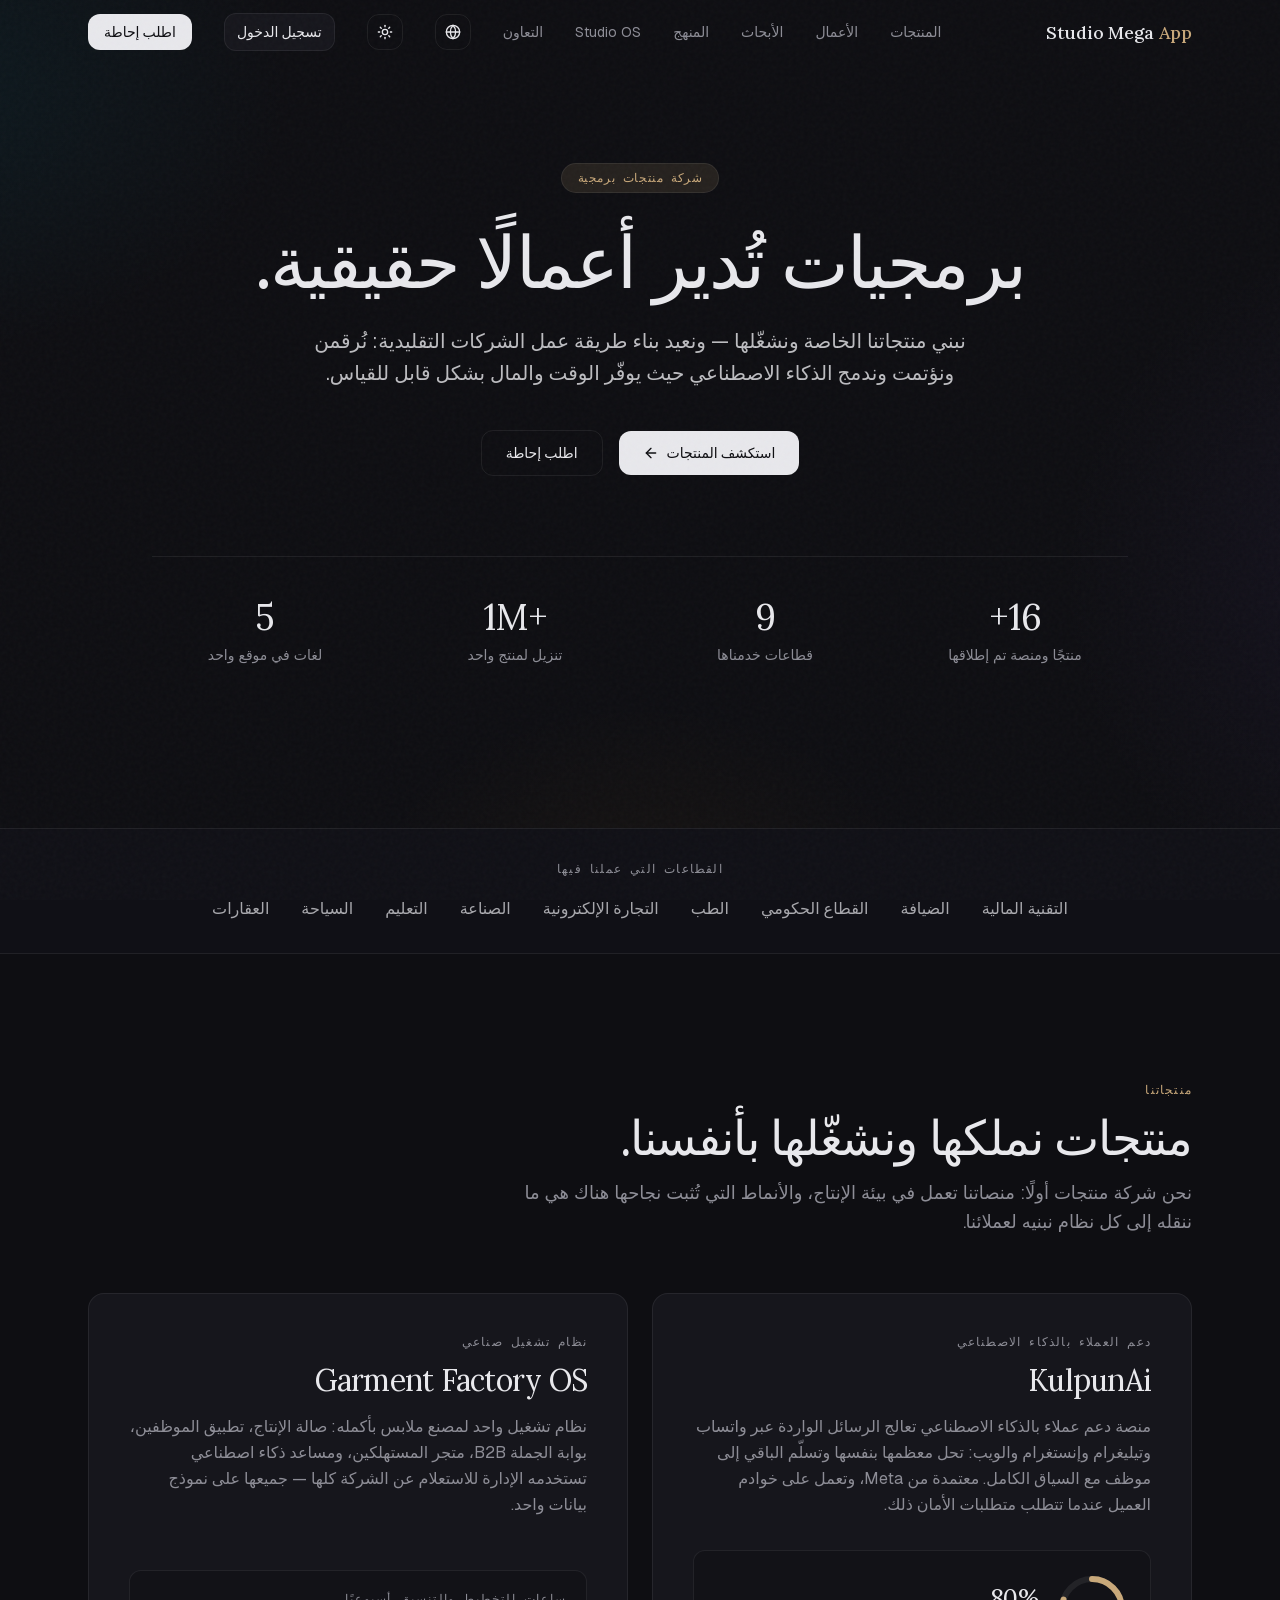
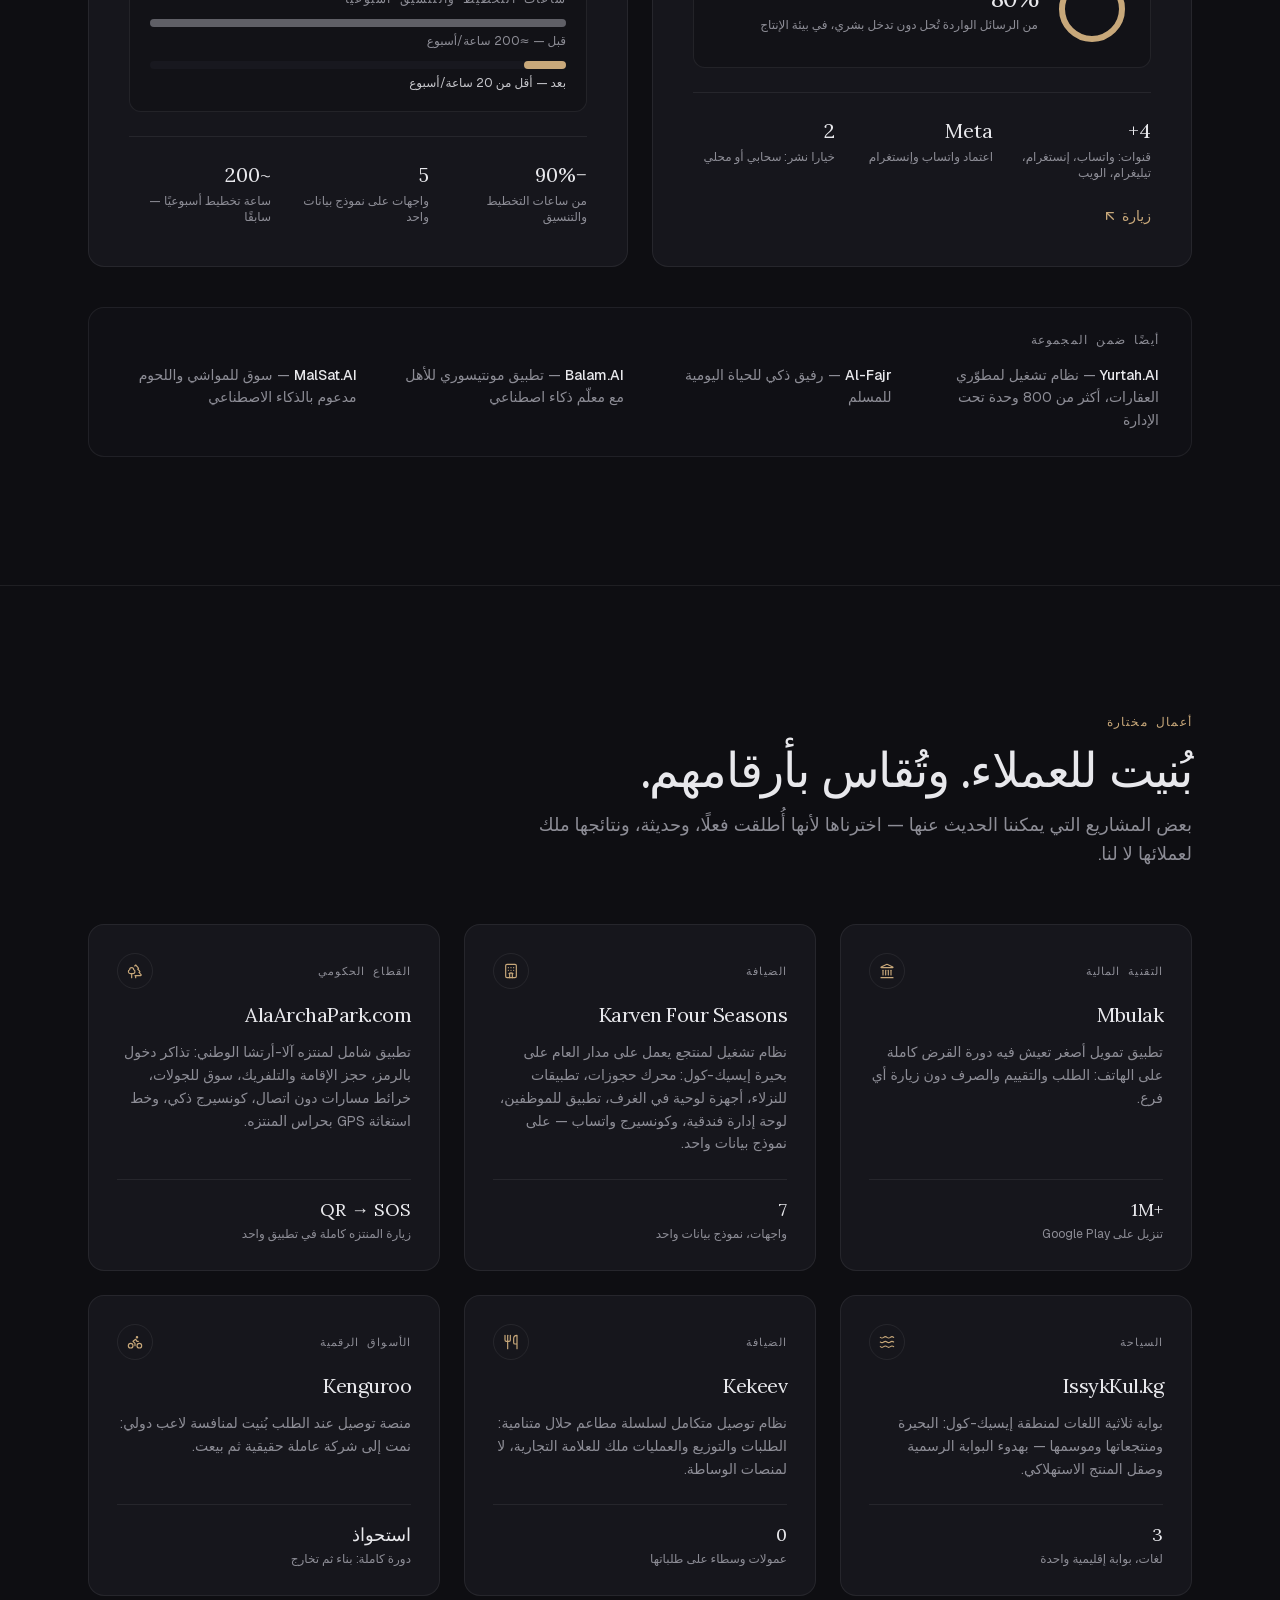
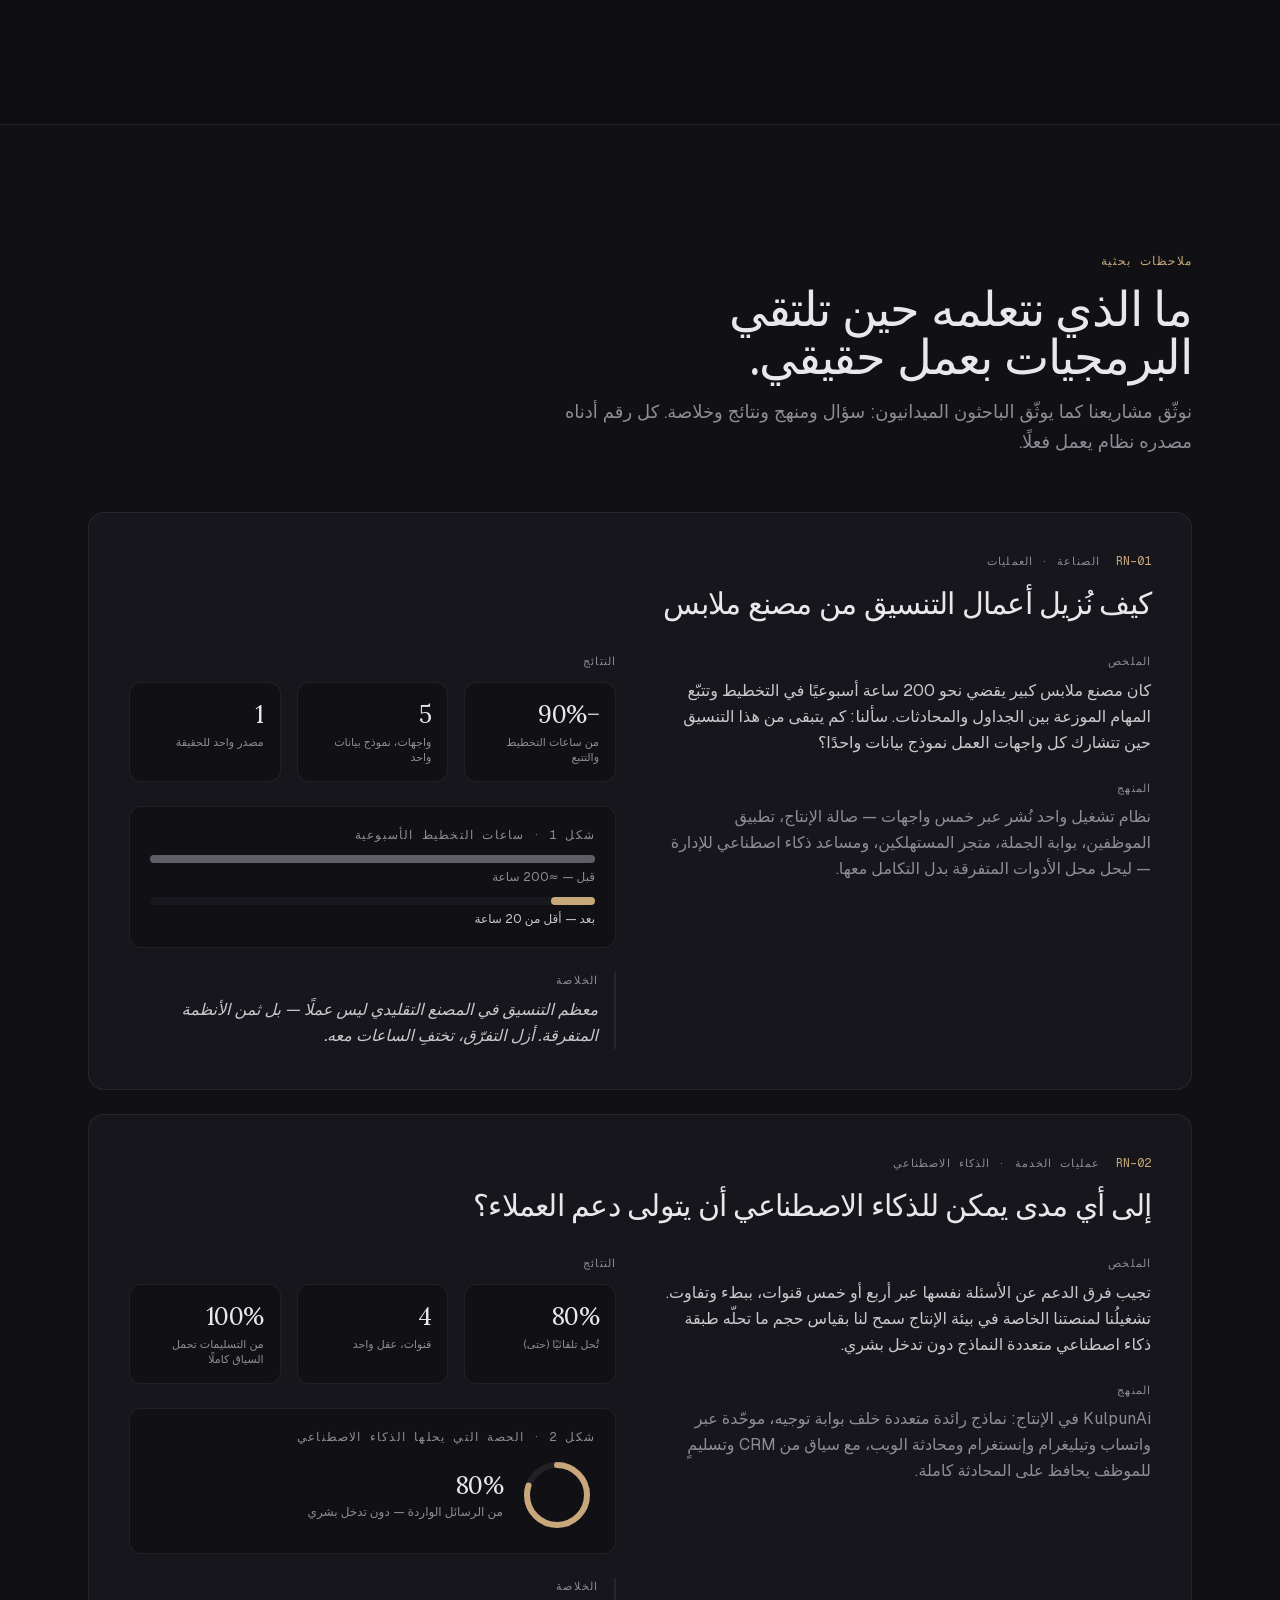
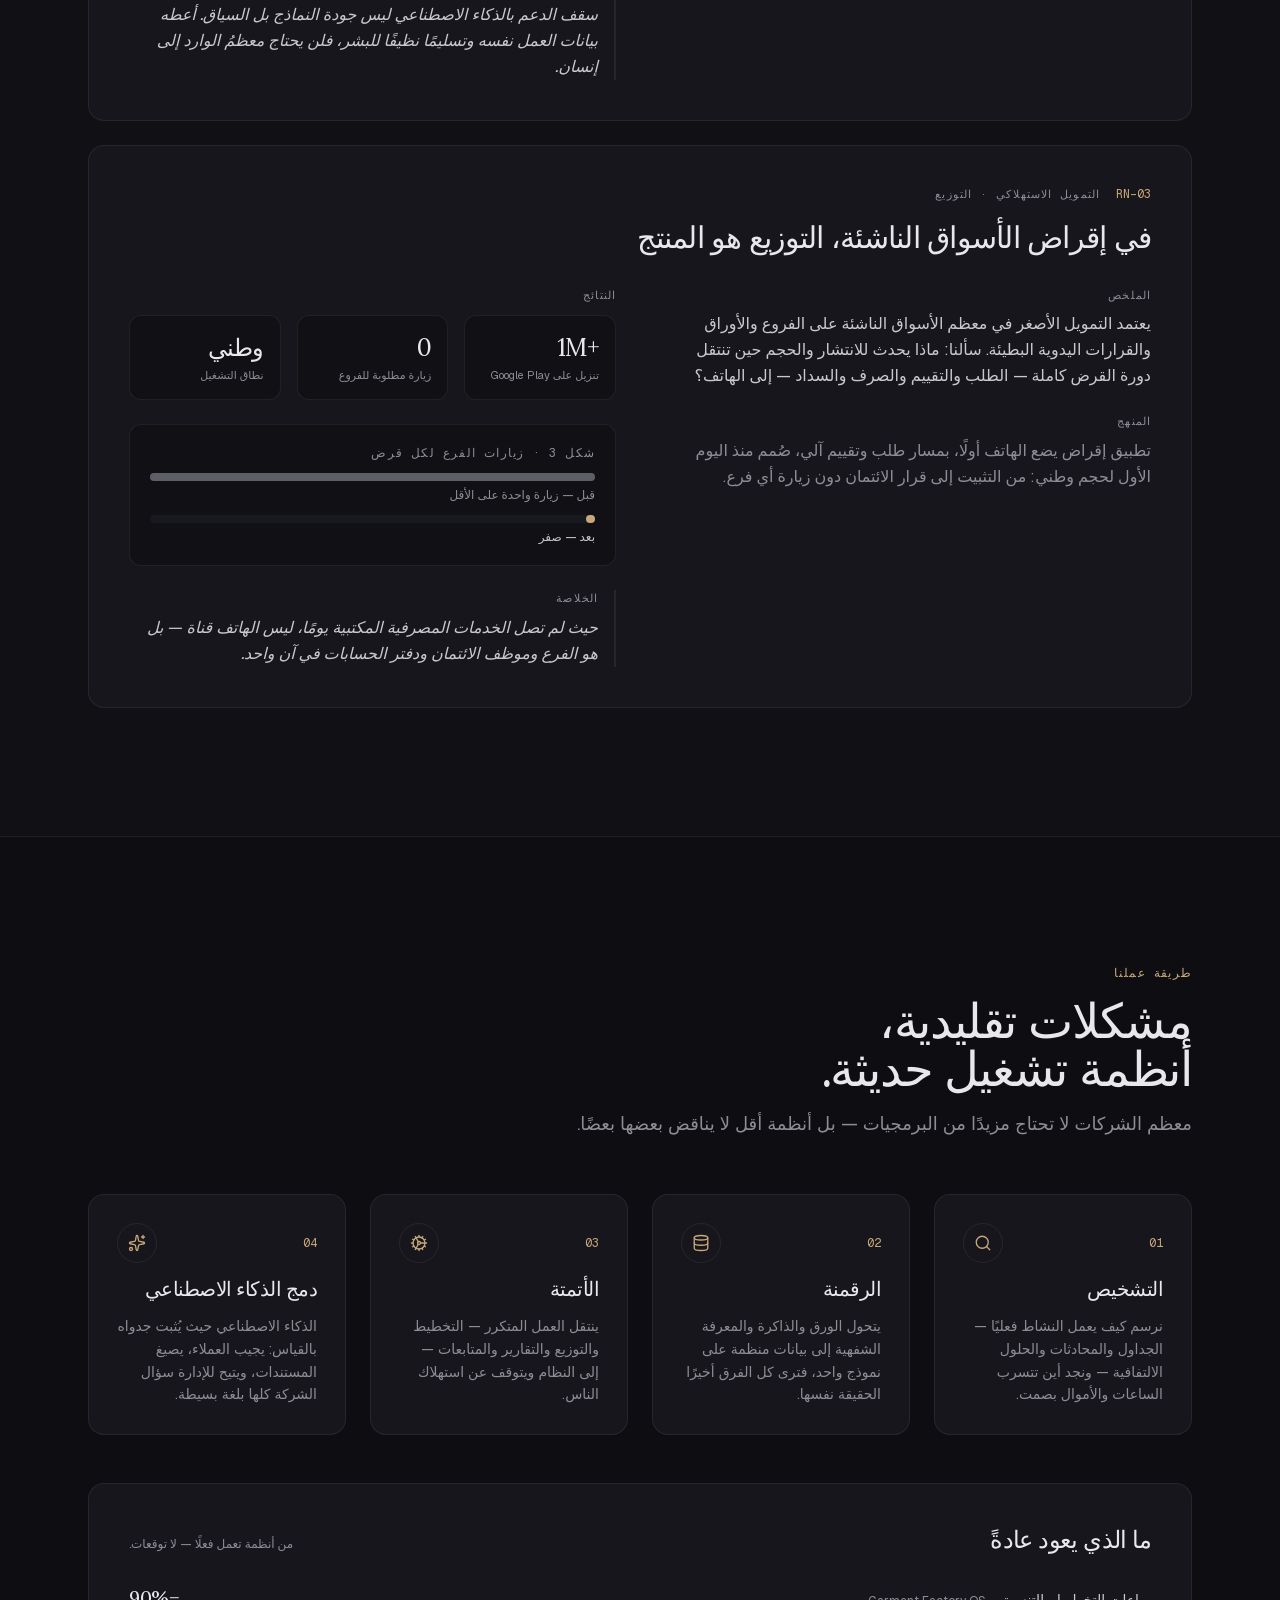
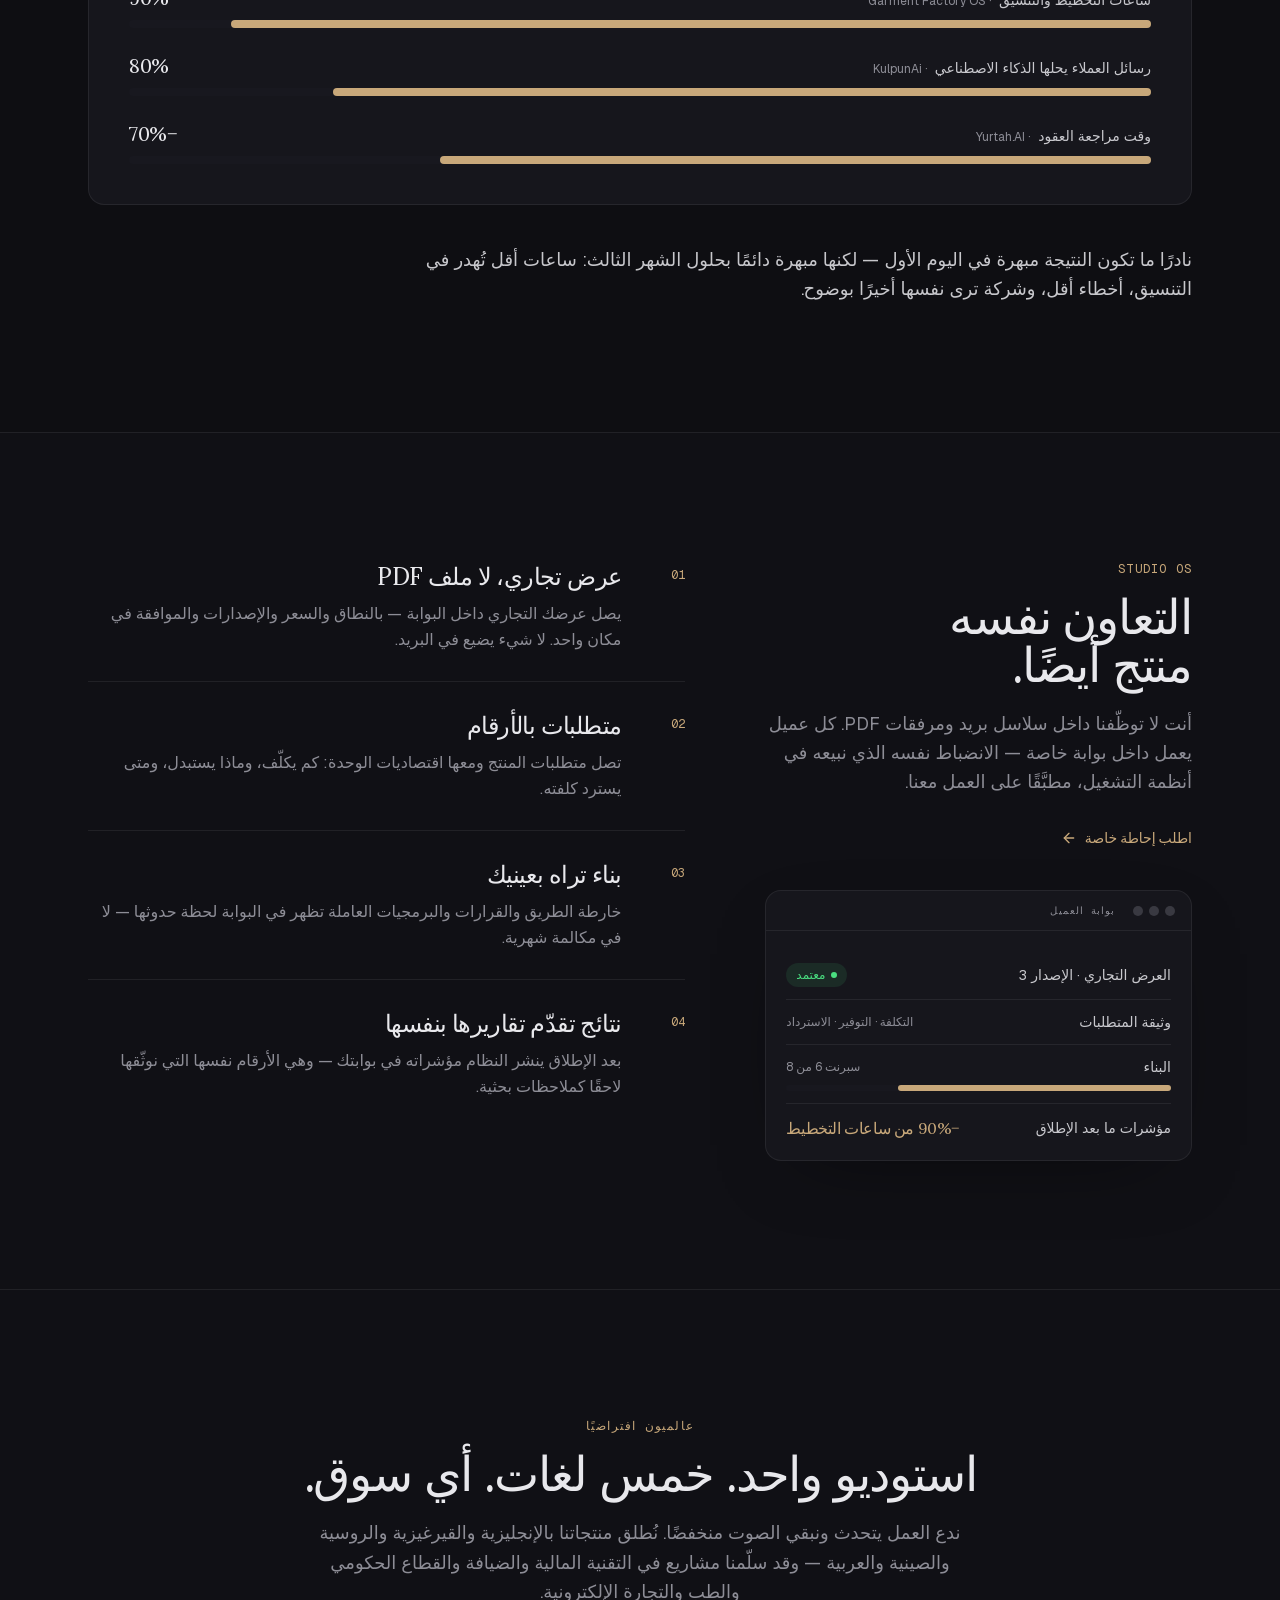
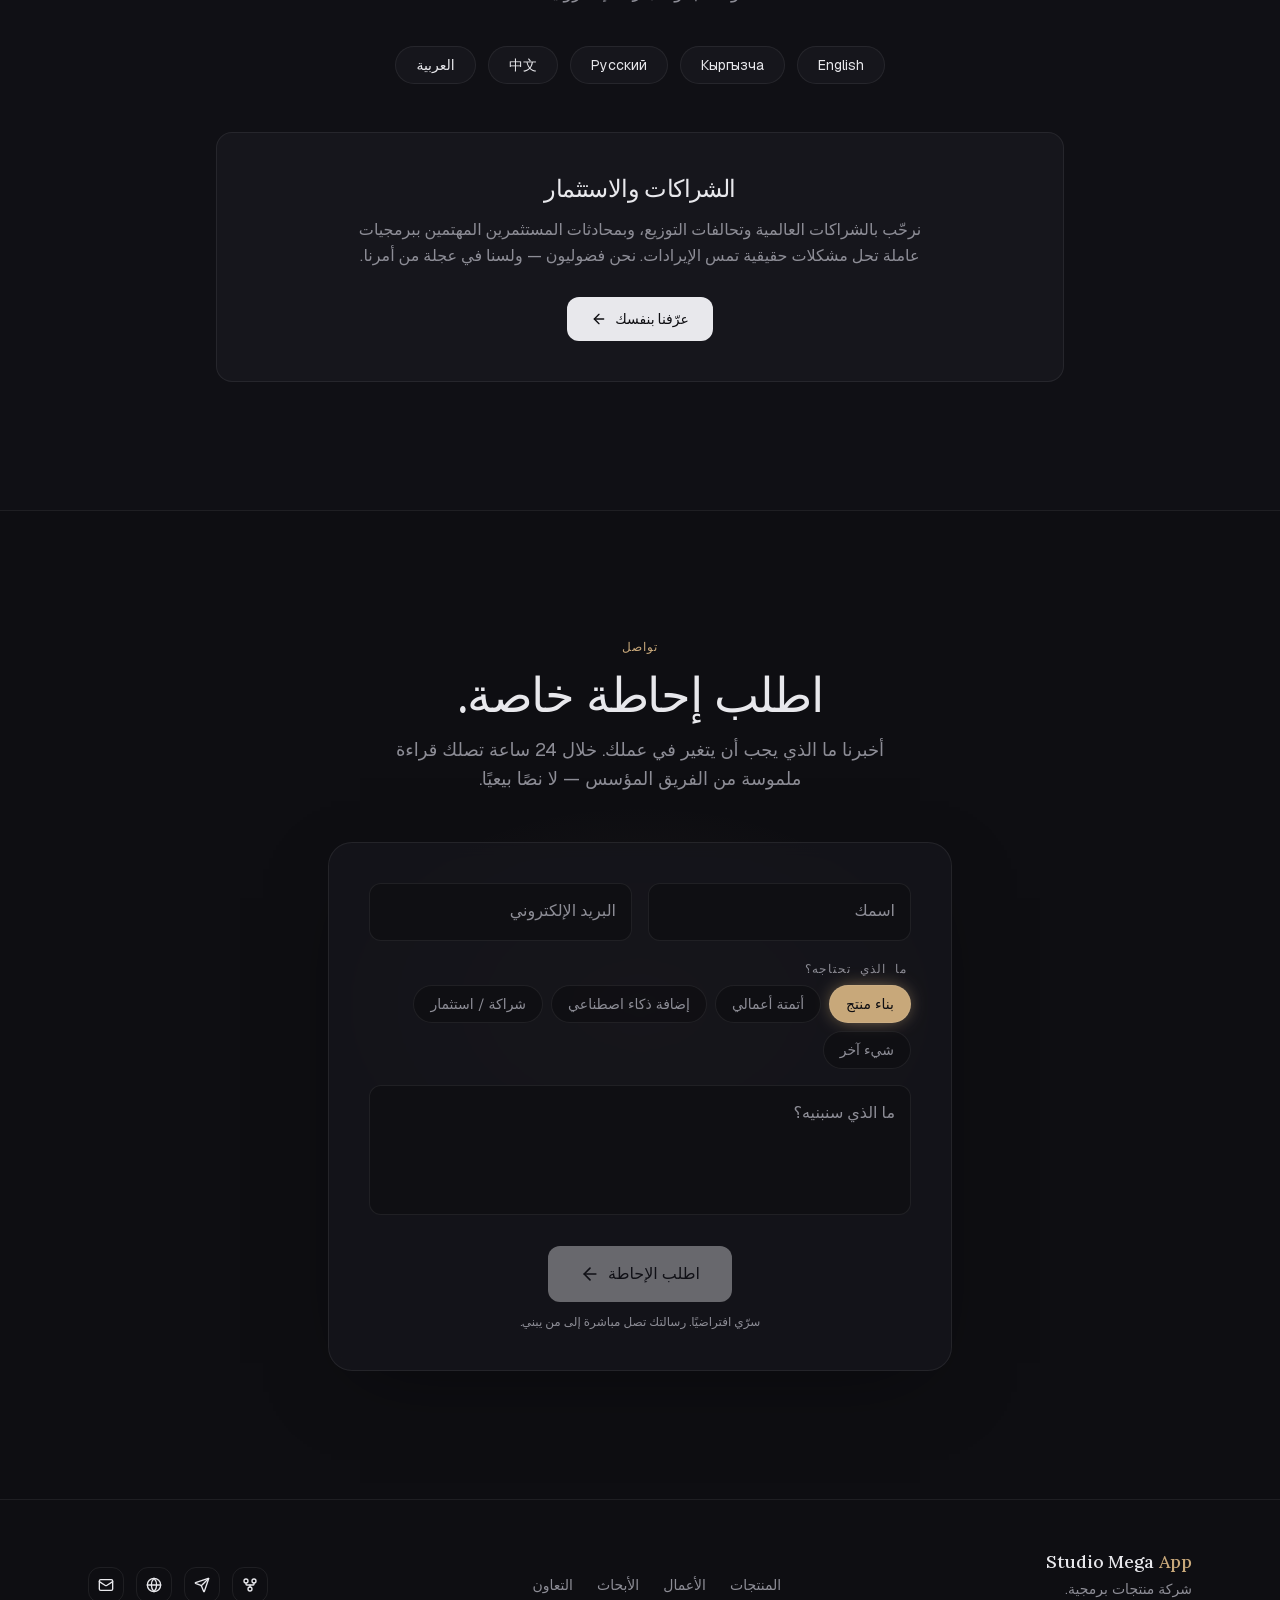
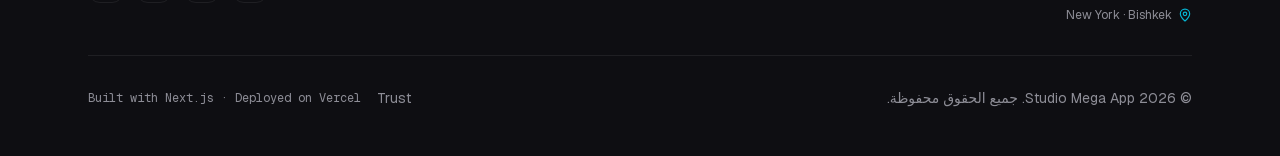
==== commit 3a33ffef: "Evidence visuals: figures, ROI meters, portal mockup, icons (clean export) Co-Authored-By: Claude Fa" ====
--- a/ar/index.html
+++ b/ar/index.html
@@ -1 +1 @@
-<!DOCTYPE html><html lang="ar" dir="rtl" class="geist_e1c77e14-module__9VmjcW__variable geist_mono_6345a343-module__AiHuna__variable lora_10f9dab2-module__GYwaTW__variable h-full antialiased"><head><meta charSet="utf-8"/><meta name="viewport" content="width=device-width, initial-scale=1"/><link rel="preload" href="/_next/static/media/4fa387ec64143e14-s.p.0wkzw~je483f-.woff2" as="font" crossorigin="" type="font/woff2"/><link rel="preload" href="/_next/static/media/5e5dfa9e86f764b8-s.p.0o9~3wzuvo.a_.woff2" as="font" crossorigin="" type="font/woff2"/><link rel="preload" href="/_next/static/media/659720fbcac806cc-s.p.11sf0lfiq6c6p.woff2" as="font" crossorigin="" type="font/woff2"/><link rel="preload" href="/_next/static/media/71fbf9c08529c2a5-s.p.0s73vwibz65qg.woff2" as="font" crossorigin="" type="font/woff2"/><link rel="preload" href="/_next/static/media/797e433ab948586e-s.p.08e28id.o-okb.woff2" as="font" crossorigin="" type="font/woff2"/><link rel="preload" href="/_next/static/media/8a480f0b521d4e75-s.p.0jzbimsg8vl84.woff2" as="font" crossorigin="" type="font/woff2"/><link rel="preload" href="/_next/static/media/8c2eb9ceedecfc8e-s.p.0oeo8epbafgia.woff2" as="font" crossorigin="" type="font/woff2"/><link rel="preload" href="/_next/static/media/caa3a2e1cccd8315-s.p.09~u27dqhyhd6.woff2" as="font" crossorigin="" type="font/woff2"/><link rel="stylesheet" href="/_next/static/chunks/066tcoo3f~~na.css" data-precedence="next"/><link rel="stylesheet" href="/_next/static/chunks/0_dldcym9i9_i.css" data-precedence="next"/><link rel="preload" as="script" fetchPriority="low" href="/_next/static/chunks/04_4irp13w-i3.js"/><script src="/_next/static/chunks/0bez-h9ml5vyg.js" async=""></script><script src="/_next/static/chunks/0xnqwa6d2t5md.js" async=""></script><script src="/_next/static/chunks/0ocuq__ahlhfw.js" async=""></script><script src="/_next/static/chunks/147waztulgip5.js" async=""></script><script src="/_next/static/chunks/turbopack-0utp4pz0fl~gm.js" async=""></script><script src="/_next/static/chunks/05c23t9ishq20.js" async=""></script><script src="/_next/static/chunks/034wfjuz0qajn.js" async=""></script><script src="/_next/static/chunks/09ukbqfoggvk2.js" async=""></script><script src="/_next/static/chunks/13dcgyqo1m1e3.js" async=""></script><script src="/_next/static/chunks/0dkbz3wiaq8b3.js" async=""></script><script src="/_next/static/chunks/05r_1qjv088oh.js" async=""></script><script src="/_next/static/chunks/0~o~lifizh.n6.js" async=""></script><script src="/_next/static/chunks/0msc7m0bsk4nk.js" async=""></script><script src="/_next/static/chunks/11n60zcj-lmux.js" async=""></script><meta name="next-size-adjust" content=""/><title>Studio Mega App — شركة منتجات برمجية</title><meta name="description" content="Studio Mega App شركة منتجات برمجية. نبني منتجاتنا الخاصة — KulpunAi ونظام تشغيل مصانع الملابس — ونعيد بناء أعمال الشركات التقليدية بالبرمجيات والذكاء الاصطناعي: التقنية المالية، الضيافة، القطاع الحكومي، الطب، والتجارة الإلكترونية."/><meta name="author" content="Studio Mega App"/><meta name="keywords" content="شركة منتجات برمجية,دمج الذكاء الاصطناعي,أتمتة الأعمال,التحول الرقمي,نظام تشغيل للأعمال,دعم العملاء بالذكاء الاصطناعي,برمجيات مصانع الملابس,تطوير التقنية المالية,برمجيات الضيافة,المنصات الحكومية الرقمية,البرمجيات الطبية,منصات التجارة الإلكترونية,Studio Mega App"/><meta name="robots" content="index, follow"/><link rel="canonical" href="https://studiomega.app/ar"/><link rel="alternate" hrefLang="ky" href="https://studiomega.app/ky"/><link rel="alternate" hrefLang="ru" href="https://studiomega.app/ru"/><link rel="alternate" hrefLang="en" href="https://studiomega.app/en"/><link rel="alternate" hrefLang="zh" href="https://studiomega.app/zh"/><link rel="alternate" hrefLang="ar" href="https://studiomega.app/ar"/><link rel="alternate" hrefLang="x-default" href="https://studiomega.app/en"/><meta property="og:title" content="Studio Mega App — شركة منتجات برمجية"/><meta property="og:description" content="نبني منتجاتنا الخاصة ونعيد بناء طريقة عمل الشركات التقليدية: رقمنة وأتمتة ودمج للذكاء الاصطناعي حيث يوفّر الوقت والمال بشكل قابل للقياس."/><meta property="og:site_name" content="Studio Mega App"/><meta property="og:locale" content="ar_AE"/><meta property="og:type" content="website"/><meta name="twitter:card" content="summary_large_image"/><meta name="twitter:title" content="Studio Mega App — شركة منتجات برمجية"/><meta name="twitter:description" content="منتجات نملكها. أنظمة تشغيل للعملاء. ذكاء اصطناعي حيث يُثبت جدواه. English · Кыргызча · Русский · 中文 · العربية."/><link rel="icon" href="/icon.svg?icon.0nl~0xeylv_3i.svg" sizes="any" type="image/svg+xml"/><script src="/_next/static/chunks/03~yq9q893hmn.js" noModule=""></script></head><body class="min-h-full flex flex-col"><div hidden=""><!--$--><!--/$--></div><script>((a,b,c,d,e,f,g,h)=>{let i=document.documentElement,j=["light","dark"];function k(b){var c;(Array.isArray(a)?a:[a]).forEach(a=>{let c="class"===a,d=c&&f?e.map(a=>f[a]||a):e;c?(i.classList.remove(...d),i.classList.add(f&&f[b]?f[b]:b)):i.setAttribute(a,b)}),c=b,h&&j.includes(c)&&(i.style.colorScheme=c)}if(d)k(d);else try{let a=localStorage.getItem(b)||c,d=g&&"system"===a?window.matchMedia("(prefers-color-scheme: dark)").matches?"dark":"light":a;k(d)}catch(a){}})("class","theme","dark",null,["light","dark"],null,false,true)</script><header class="fixed top-0 left-0 right-0 z-40 transition-all duration-300 bg-transparent"><nav class="max-w-6xl mx-auto px-4 sm:px-6 h-16 flex items-center justify-between"><a href="#" class="wordmark hover:text-accent transition-colors">Studio Mega <span class="text-accent">App</span></a><div class="hidden md:flex items-center gap-8"><a href="#products" class="text-sm text-muted-foreground hover:text-foreground transition-colors">المنتجات</a><a href="#work" class="text-sm text-muted-foreground hover:text-foreground transition-colors">الأعمال</a><a href="#research" class="text-sm text-muted-foreground hover:text-foreground transition-colors">الأبحاث</a><a href="#method" class="text-sm text-muted-foreground hover:text-foreground transition-colors">المنهج</a><a href="#os" class="text-sm text-muted-foreground hover:text-foreground transition-colors">Studio OS</a><a href="#contact" class="text-sm text-muted-foreground hover:text-foreground transition-colors">التعاون</a><div class="relative"><button class="w-9 h-9 flex items-center justify-center rounded-lg border border-border hover:bg-muted transition-colors disabled:opacity-50" aria-label="اختر اللغة"><svg xmlns="http://www.w3.org/2000/svg" width="24" height="24" viewBox="0 0 24 24" fill="none" stroke="currentColor" stroke-width="2" stroke-linecap="round" stroke-linejoin="round" class="lucide lucide-globe w-4 h-4" aria-hidden="true"><circle cx="12" cy="12" r="10"></circle><path d="M12 2a14.5 14.5 0 0 0 0 20 14.5 14.5 0 0 0 0-20"></path><path d="M2 12h20"></path></svg></button></div><div class="w-9 h-9"></div><a href="/en/portal" class="inline-flex items-center gap-1.5 rounded-lg border border-border bg-card px-3 py-2 text-sm font-medium text-foreground hover:border-accent/50 hover:text-accent transition-colors">تسجيل الدخول</a><a href="#contact" class="px-4 py-2 text-sm font-medium bg-foreground text-background rounded-lg hover:opacity-85 transition-opacity">اطلب إحاطة</a></div><div class="flex md:hidden items-center gap-3"><div class="relative"><button class="w-9 h-9 flex items-center justify-center rounded-lg border border-border hover:bg-muted transition-colors disabled:opacity-50" aria-label="اختر اللغة"><svg xmlns="http://www.w3.org/2000/svg" width="24" height="24" viewBox="0 0 24 24" fill="none" stroke="currentColor" stroke-width="2" stroke-linecap="round" stroke-linejoin="round" class="lucide lucide-globe w-4 h-4" aria-hidden="true"><circle cx="12" cy="12" r="10"></circle><path d="M12 2a14.5 14.5 0 0 0 0 20 14.5 14.5 0 0 0 0-20"></path><path d="M2 12h20"></path></svg></button></div><div class="w-9 h-9"></div><button class="w-9 h-9 flex items-center justify-center rounded-lg border border-border hover:bg-muted transition-colors" aria-label="القائمة"><svg xmlns="http://www.w3.org/2000/svg" width="24" height="24" viewBox="0 0 24 24" fill="none" stroke="currentColor" stroke-width="2" stroke-linecap="round" stroke-linejoin="round" class="lucide lucide-menu w-4 h-4" aria-hidden="true"><path d="M4 5h16"></path><path d="M4 12h16"></path><path d="M4 19h16"></path></svg></button></div></nav></header><main class="flex-1"><section class="relative min-h-[92vh] flex items-center overflow-hidden"><div class="gradient-mesh"></div><div class="relative z-10 w-full max-w-5xl mx-auto px-4 sm:px-6 py-32 text-center"><div style="opacity:0;transform:translateY(16px)"><span class="inline-flex items-center gap-2 px-4 py-1.5 text-xs font-mono font-medium tracking-wider uppercase text-accent bg-accent-glow border border-accent/20 rounded-full">شركة منتجات برمجية</span></div><h1 class="mt-8 font-serif text-4xl sm:text-6xl md:text-7xl font-medium tracking-tight leading-[1.05] text-balance" style="opacity:0;transform:translateY(16px)">برمجيات تُدير أعمالًا حقيقية.</h1><p class="mt-6 mx-auto max-w-2xl text-lg sm:text-xl text-foreground/80 leading-relaxed text-balance">نبني منتجاتنا الخاصة ونشغّلها — ونعيد بناء طريقة عمل الشركات التقليدية: نُرقمن ونؤتمت وندمج الذكاء الاصطناعي حيث يوفّر الوقت والمال بشكل قابل للقياس.</p><div class="mt-10 flex flex-col sm:flex-row items-center justify-center gap-4" style="opacity:0;transform:translateY(16px)"><a href="#products" class="relative inline-flex items-center justify-center gap-2 group px-6 py-3 text-sm font-medium bg-foreground text-background rounded-lg hover:opacity-90 transition-opacity" style="transform:none">استكشف المنتجات<svg xmlns="http://www.w3.org/2000/svg" width="24" height="24" viewBox="0 0 24 24" fill="none" stroke="currentColor" stroke-width="2" stroke-linecap="round" stroke-linejoin="round" class="lucide lucide-arrow-right w-4 h-4 group-hover:translate-x-0.5 transition-transform rtl:rotate-180" aria-hidden="true"><path d="M5 12h14"></path><path d="m12 5 7 7-7 7"></path></svg></a><a href="#contact" class="relative inline-flex items-center justify-center gap-2 px-6 py-3 text-sm font-medium border border-border rounded-lg hover:bg-muted transition-colors" style="transform:none">اطلب إحاطة</a></div><dl class="mt-20 grid grid-cols-2 md:grid-cols-4 gap-x-6 gap-y-10 border-t border-border pt-10" style="opacity:0"><div><dd class="font-serif text-3xl sm:text-4xl tracking-tight">16+</dd><dt class="mt-2 text-xs sm:text-sm text-muted-foreground">منتجًا ومنصة تم إطلاقها</dt></div><div><dd class="font-serif text-3xl sm:text-4xl tracking-tight">9</dd><dt class="mt-2 text-xs sm:text-sm text-muted-foreground">قطاعات خدمناها</dt></div><div><dd class="font-serif text-3xl sm:text-4xl tracking-tight">+1M</dd><dt class="mt-2 text-xs sm:text-sm text-muted-foreground">تنزيل لمنتج واحد</dt></div><div><dd class="font-serif text-3xl sm:text-4xl tracking-tight">5</dd><dt class="mt-2 text-xs sm:text-sm text-muted-foreground">لغات في موقع واحد</dt></div></dl></div></section><section class="border-y border-border bg-card/40"><div class="max-w-6xl mx-auto px-4 sm:px-6 py-8"><p class="text-center text-xs font-mono uppercase tracking-widest text-muted-foreground">القطاعات التي عملنا فيها</p><ul class="mt-5 flex flex-wrap justify-center gap-x-8 gap-y-3"><li class="text-sm sm:text-base text-foreground/70 font-medium">التقنية المالية</li><li class="text-sm sm:text-base text-foreground/70 font-medium">الضيافة</li><li class="text-sm sm:text-base text-foreground/70 font-medium">القطاع الحكومي</li><li class="text-sm sm:text-base text-foreground/70 font-medium">الطب</li><li class="text-sm sm:text-base text-foreground/70 font-medium">التجارة الإلكترونية</li><li class="text-sm sm:text-base text-foreground/70 font-medium">الصناعة</li><li class="text-sm sm:text-base text-foreground/70 font-medium">التعليم</li><li class="text-sm sm:text-base text-foreground/70 font-medium">السياحة</li><li class="text-sm sm:text-base text-foreground/70 font-medium">العقارات</li></ul></div></section><section id="products" class="relative py-24 sm:py-32"><div class="max-w-6xl mx-auto px-4 sm:px-6"><p class="text-xs font-mono uppercase tracking-widest text-accent">منتجاتنا</p><h2 class="mt-4 font-serif text-3xl sm:text-5xl font-medium tracking-tight max-w-2xl text-balance">منتجات نملكها ونشغّلها بأنفسنا.</h2><p class="mt-4 max-w-2xl text-base sm:text-lg text-muted-foreground leading-relaxed">نحن شركة منتجات أولًا: منصاتنا تعمل في بيئة الإنتاج، والأنماط التي تُثبت نجاحها هناك هي ما ننقله إلى كل نظام نبنيه لعملائنا.</p><div class="mt-14 grid gap-6 lg:grid-cols-2"><article class="group relative flex flex-col rounded-2xl border border-border bg-card p-8 sm:p-10 hover:bg-card-hover transition-colors" style="opacity:0;transform:translateY(24px)"><p class="text-xs font-mono uppercase tracking-widest text-muted-foreground">دعم العملاء بالذكاء الاصطناعي</p><h3 class="mt-3 font-serif text-2xl sm:text-3xl tracking-tight">KulpunAi</h3><p class="mt-4 text-sm sm:text-base text-muted-foreground leading-relaxed flex-1">منصة دعم عملاء بالذكاء الاصطناعي تعالج الرسائل الواردة عبر واتساب وتيليغرام وإنستغرام والويب: تحل معظمها بنفسها وتسلّم الباقي إلى موظف مع السياق الكامل. معتمدة من Meta، وتعمل على خوادم العميل عندما تتطلب متطلبات الأمان ذلك.</p><dl class="mt-8 grid grid-cols-3 gap-4 border-t border-border pt-6"><div><dd class="font-serif text-lg sm:text-xl">80%</dd><dt class="mt-1 text-[11px] sm:text-xs text-muted-foreground leading-snug">من الرسائل تُحل تلقائيًا (حتى)</dt></div><div><dd class="font-serif text-lg sm:text-xl">Meta</dd><dt class="mt-1 text-[11px] sm:text-xs text-muted-foreground leading-snug">اعتماد واتساب وإنستغرام</dt></div><div><dd class="font-serif text-lg sm:text-xl">2</dd><dt class="mt-1 text-[11px] sm:text-xs text-muted-foreground leading-snug">خيارا نشر: سحابي أو محلي</dt></div></dl><a href="https://kulpunai.com" target="_blank" rel="noopener noreferrer" class="mt-6 inline-flex items-center gap-1 text-sm font-medium text-accent hover:underline">زيارة<svg xmlns="http://www.w3.org/2000/svg" width="24" height="24" viewBox="0 0 24 24" fill="none" stroke="currentColor" stroke-width="2" stroke-linecap="round" stroke-linejoin="round" class="lucide lucide-arrow-up-right w-4 h-4 rtl:-scale-x-100" aria-hidden="true"><path d="M7 7h10v10"></path><path d="M7 17 17 7"></path></svg><span class="absolute inset-0" aria-hidden="true"></span></a></article><article class="group relative flex flex-col rounded-2xl border border-border bg-card p-8 sm:p-10 hover:bg-card-hover transition-colors" style="opacity:0;transform:translateY(24px)"><p class="text-xs font-mono uppercase tracking-widest text-muted-foreground">نظام تشغيل صناعي</p><h3 class="mt-3 font-serif text-2xl sm:text-3xl tracking-tight">Garment Factory OS</h3><p class="mt-4 text-sm sm:text-base text-muted-foreground leading-relaxed flex-1">نظام تشغيل واحد لمصنع ملابس بأكمله: صالة الإنتاج، تطبيق الموظفين، بوابة الجملة B2B، متجر المستهلكين، ومساعد ذكاء اصطناعي تستخدمه الإدارة للاستعلام عن الشركة كلها — جميعها على نموذج بيانات واحد.</p><dl class="mt-8 grid grid-cols-3 gap-4 border-t border-border pt-6"><div><dd class="font-serif text-lg sm:text-xl">−90%</dd><dt class="mt-1 text-[11px] sm:text-xs text-muted-foreground leading-snug">من ساعات التخطيط والتنسيق</dt></div><div><dd class="font-serif text-lg sm:text-xl">5</dd><dt class="mt-1 text-[11px] sm:text-xs text-muted-foreground leading-snug">واجهات على نموذج بيانات واحد</dt></div><div><dd class="font-serif text-lg sm:text-xl">~200</dd><dt class="mt-1 text-[11px] sm:text-xs text-muted-foreground leading-snug">ساعة تخطيط أسبوعيًا — سابقًا</dt></div></dl></article></div><div class="mt-10 rounded-2xl border border-border bg-card/40 px-6 py-6 sm:px-8"><p class="text-xs font-mono uppercase tracking-widest text-muted-foreground">أيضًا ضمن المجموعة</p><ul class="mt-4 grid gap-x-8 gap-y-3 sm:grid-cols-2 lg:grid-cols-4"><li class="text-sm leading-relaxed"><span class="font-medium">Yurtah.AI</span><span class="text-muted-foreground"> — <!-- -->نظام تشغيل لمطوّري العقارات، أكثر من 800 وحدة تحت الإدارة</span></li><li class="text-sm leading-relaxed"><span class="font-medium">Al-Fajr</span><span class="text-muted-foreground"> — <!-- -->رفيق ذكي للحياة اليومية للمسلم</span></li><li class="text-sm leading-relaxed"><span class="font-medium">Balam.AI</span><span class="text-muted-foreground"> — <!-- -->تطبيق مونتيسوري للأهل مع معلّم ذكاء اصطناعي</span></li><li class="text-sm leading-relaxed"><span class="font-medium">MalSat.AI</span><span class="text-muted-foreground"> — <!-- -->سوق للمواشي واللحوم مدعوم بالذكاء الاصطناعي</span></li></ul></div></div></section><section id="work" class="relative py-24 sm:py-32 border-t border-border"><div class="max-w-6xl mx-auto px-4 sm:px-6"><p class="text-xs font-mono uppercase tracking-widest text-accent">أعمال مختارة</p><h2 class="mt-4 font-serif text-3xl sm:text-5xl font-medium tracking-tight max-w-2xl text-balance">بُنيت للعملاء. وتُقاس بأرقامهم.</h2><p class="mt-4 max-w-2xl text-base sm:text-lg text-muted-foreground leading-relaxed">بعض المشاريع التي يمكننا الحديث عنها — اخترناها لأنها أُطلقت فعلًا، وحديثة، ونتائجها ملك لعملائها لا لنا.</p><div class="mt-14 grid gap-6 sm:grid-cols-2 lg:grid-cols-3"><article class="flex flex-col rounded-2xl border border-border bg-card p-7 hover:bg-card-hover transition-colors" style="opacity:0;transform:translateY(24px)"><p class="text-[11px] font-mono uppercase tracking-widest text-muted-foreground">التقنية المالية</p><h3 class="mt-3 font-serif text-xl tracking-tight">Mbulak</h3><p class="mt-3 text-sm text-muted-foreground leading-relaxed flex-1">تطبيق تمويل أصغر تعيش فيه دورة القرض كاملة على الهاتف: الطلب والتقييم والصرف دون زيارة أي فرع.</p><div class="mt-6 border-t border-border pt-4"><p class="font-serif text-lg">+1M</p><p class="mt-0.5 text-xs text-muted-foreground">تنزيل على Google Play</p></div></article><article class="flex flex-col rounded-2xl border border-border bg-card p-7 hover:bg-card-hover transition-colors" style="opacity:0;transform:translateY(24px)"><p class="text-[11px] font-mono uppercase tracking-widest text-muted-foreground">الضيافة</p><h3 class="mt-3 font-serif text-xl tracking-tight">Karven Four Seasons</h3><p class="mt-3 text-sm text-muted-foreground leading-relaxed flex-1">نظام تشغيل لمنتجع يعمل على مدار العام على بحيرة إيسيك-كول: محرك حجوزات، تطبيقات للنزلاء، أجهزة لوحية في الغرف، تطبيق للموظفين، لوحة إدارة فندقية، وكونسيرج واتساب — على نموذج بيانات واحد.</p><div class="mt-6 border-t border-border pt-4"><p class="font-serif text-lg">7</p><p class="mt-0.5 text-xs text-muted-foreground">واجهات، نموذج بيانات واحد</p></div></article><article class="flex flex-col rounded-2xl border border-border bg-card p-7 hover:bg-card-hover transition-colors" style="opacity:0;transform:translateY(24px)"><p class="text-[11px] font-mono uppercase tracking-widest text-muted-foreground">القطاع الحكومي</p><h3 class="mt-3 font-serif text-xl tracking-tight">AlaArchaPark.com</h3><p class="mt-3 text-sm text-muted-foreground leading-relaxed flex-1">تطبيق شامل لمنتزه آلا-أرتشا الوطني: تذاكر دخول بالرمز، حجز الإقامة والتلفريك، سوق للجولات، خرائط مسارات دون اتصال، كونسيرج ذكي، وخط استغاثة GPS بحراس المنتزه.</p><div class="mt-6 border-t border-border pt-4"><p class="font-serif text-lg">QR → SOS</p><p class="mt-0.5 text-xs text-muted-foreground">زيارة المنتزه كاملة في تطبيق واحد</p></div></article><article class="flex flex-col rounded-2xl border border-border bg-card p-7 hover:bg-card-hover transition-colors" style="opacity:0;transform:translateY(24px)"><p class="text-[11px] font-mono uppercase tracking-widest text-muted-foreground">السياحة</p><h3 class="mt-3 font-serif text-xl tracking-tight">IssykKul.kg</h3><p class="mt-3 text-sm text-muted-foreground leading-relaxed flex-1">بوابة ثلاثية اللغات لمنطقة إيسيك-كول: البحيرة ومنتجعاتها وموسمها — بهدوء البوابة الرسمية وصقل المنتج الاستهلاكي.</p><div class="mt-6 border-t border-border pt-4"><p class="font-serif text-lg">3</p><p class="mt-0.5 text-xs text-muted-foreground">لغات، بوابة إقليمية واحدة</p></div></article><article class="flex flex-col rounded-2xl border border-border bg-card p-7 hover:bg-card-hover transition-colors" style="opacity:0;transform:translateY(24px)"><p class="text-[11px] font-mono uppercase tracking-widest text-muted-foreground">الضيافة</p><h3 class="mt-3 font-serif text-xl tracking-tight">Kekeev</h3><p class="mt-3 text-sm text-muted-foreground leading-relaxed flex-1">نظام توصيل متكامل لسلسلة مطاعم حلال متنامية: الطلبات والتوزيع والعمليات ملك للعلامة التجارية، لا لمنصات الوساطة.</p><div class="mt-6 border-t border-border pt-4"><p class="font-serif text-lg">0</p><p class="mt-0.5 text-xs text-muted-foreground">عمولات وسطاء على طلباتها</p></div></article><article class="flex flex-col rounded-2xl border border-border bg-card p-7 hover:bg-card-hover transition-colors" style="opacity:0;transform:translateY(24px)"><p class="text-[11px] font-mono uppercase tracking-widest text-muted-foreground">الأسواق الرقمية</p><h3 class="mt-3 font-serif text-xl tracking-tight">Kenguroo</h3><p class="mt-3 text-sm text-muted-foreground leading-relaxed flex-1">منصة توصيل عند الطلب بُنيت لمنافسة لاعب دولي: نمت إلى شركة عاملة حقيقية ثم بيعت.</p><div class="mt-6 border-t border-border pt-4"><p class="font-serif text-lg">استحواذ</p><p class="mt-0.5 text-xs text-muted-foreground">دورة كاملة: بناء ثم تخارج</p></div></article></div></div></section><section id="research" class="relative py-24 sm:py-32 border-t border-border bg-card/30"><div class="max-w-6xl mx-auto px-4 sm:px-6"><p class="text-xs font-mono uppercase tracking-widest text-accent">ملاحظات بحثية</p><h2 class="mt-4 font-serif text-3xl sm:text-5xl font-medium tracking-tight max-w-2xl text-balance">ما الذي نتعلمه حين تلتقي البرمجيات بعمل حقيقي.</h2><p class="mt-4 max-w-2xl text-base sm:text-lg text-muted-foreground leading-relaxed">نوثّق مشاريعنا كما يوثّق الباحثون الميدانيون: سؤال ومنهج ونتائج وخلاصة. كل رقم أدناه مصدره نظام يعمل فعلًا.</p><div class="mt-14 space-y-6"><article class="rounded-2xl border border-border bg-card p-8 sm:p-10" style="opacity:0;transform:translateY(24px)"><header class="flex flex-wrap items-baseline gap-x-4 gap-y-2"><span class="font-mono text-xs text-accent">RN–01</span><span class="text-[11px] font-mono uppercase tracking-widest text-muted-foreground">الصناعة · العمليات</span></header><h3 class="mt-4 font-serif text-2xl sm:text-3xl tracking-tight max-w-3xl text-balance">كيف نُزيل أعمال التنسيق من مصنع ملابس</h3><div class="mt-8 grid gap-8 lg:grid-cols-[1fr_1fr] lg:gap-12"><div class="space-y-6"><div><h4 class="text-[11px] font-mono uppercase tracking-widest text-muted-foreground">الملخص</h4><p class="mt-2 text-sm sm:text-base leading-relaxed text-foreground/85">كان مصنع ملابس كبير يقضي نحو 200 ساعة أسبوعيًا في التخطيط وتتبّع المهام الموزعة بين الجداول والمحادثات. سألنا: كم يتبقى من هذا التنسيق حين تتشارك كل واجهات العمل نموذج بيانات واحدًا؟</p></div><div><h4 class="text-[11px] font-mono uppercase tracking-widest text-muted-foreground">المنهج</h4><p class="mt-2 text-sm sm:text-base leading-relaxed text-muted-foreground">نظام تشغيل واحد نُشر عبر خمس واجهات — صالة الإنتاج، تطبيق الموظفين، بوابة الجملة، متجر المستهلكين، ومساعد ذكاء اصطناعي للإدارة — ليحل محل الأدوات المتفرقة بدل التكامل معها.</p></div></div><div class="flex flex-col justify-between gap-6"><div><h4 class="text-[11px] font-mono uppercase tracking-widest text-muted-foreground">النتائج</h4><dl class="mt-3 grid grid-cols-3 gap-4"><div class="rounded-xl border border-border bg-background/60 p-4"><dd class="font-serif text-xl sm:text-2xl tracking-tight">−90%</dd><dt class="mt-1 text-[11px] text-muted-foreground leading-snug">من ساعات التخطيط والتتبع</dt></div><div class="rounded-xl border border-border bg-background/60 p-4"><dd class="font-serif text-xl sm:text-2xl tracking-tight">5</dd><dt class="mt-1 text-[11px] text-muted-foreground leading-snug">واجهات، نموذج بيانات واحد</dt></div><div class="rounded-xl border border-border bg-background/60 p-4"><dd class="font-serif text-xl sm:text-2xl tracking-tight">1</dd><dt class="mt-1 text-[11px] text-muted-foreground leading-snug">مصدر واحد للحقيقة</dt></div></dl></div><div class="border-s-2 border-accent/50 ps-4"><h4 class="text-[11px] font-mono uppercase tracking-widest text-muted-foreground">الخلاصة</h4><p class="mt-2 text-sm sm:text-base leading-relaxed italic text-foreground/85">معظم التنسيق في المصنع التقليدي ليس عملًا — بل ثمن الأنظمة المتفرقة. أزل التفرّق، تختفِ الساعات معه.</p></div></div></div></article><article class="rounded-2xl border border-border bg-card p-8 sm:p-10" style="opacity:0;transform:translateY(24px)"><header class="flex flex-wrap items-baseline gap-x-4 gap-y-2"><span class="font-mono text-xs text-accent">RN–02</span><span class="text-[11px] font-mono uppercase tracking-widest text-muted-foreground">عمليات الخدمة · الذكاء الاصطناعي</span></header><h3 class="mt-4 font-serif text-2xl sm:text-3xl tracking-tight max-w-3xl text-balance">إلى أي مدى يمكن للذكاء الاصطناعي أن يتولى دعم العملاء؟</h3><div class="mt-8 grid gap-8 lg:grid-cols-[1fr_1fr] lg:gap-12"><div class="space-y-6"><div><h4 class="text-[11px] font-mono uppercase tracking-widest text-muted-foreground">الملخص</h4><p class="mt-2 text-sm sm:text-base leading-relaxed text-foreground/85">تجيب فرق الدعم عن الأسئلة نفسها عبر أربع أو خمس قنوات، ببطء وتفاوت. تشغيلُنا لمنصتنا الخاصة في بيئة الإنتاج سمح لنا بقياس حجم ما تحلّه طبقة ذكاء اصطناعي متعددة النماذج دون تدخل بشري.</p></div><div><h4 class="text-[11px] font-mono uppercase tracking-widest text-muted-foreground">المنهج</h4><p class="mt-2 text-sm sm:text-base leading-relaxed text-muted-foreground">KulpunAi في الإنتاج: نماذج رائدة متعددة خلف بوابة توجيه، موحّدة عبر واتساب وتيليغرام وإنستغرام ومحادثة الويب، مع سياق من CRM وتسليمٍ للموظف يحافظ على المحادثة كاملة.</p></div></div><div class="flex flex-col justify-between gap-6"><div><h4 class="text-[11px] font-mono uppercase tracking-widest text-muted-foreground">النتائج</h4><dl class="mt-3 grid grid-cols-3 gap-4"><div class="rounded-xl border border-border bg-background/60 p-4"><dd class="font-serif text-xl sm:text-2xl tracking-tight">80%</dd><dt class="mt-1 text-[11px] text-muted-foreground leading-snug">تُحل تلقائيًا (حتى)</dt></div><div class="rounded-xl border border-border bg-background/60 p-4"><dd class="font-serif text-xl sm:text-2xl tracking-tight">4</dd><dt class="mt-1 text-[11px] text-muted-foreground leading-snug">قنوات، عقل واحد</dt></div><div class="rounded-xl border border-border bg-background/60 p-4"><dd class="font-serif text-xl sm:text-2xl tracking-tight">100%</dd><dt class="mt-1 text-[11px] text-muted-foreground leading-snug">من التسليمات تحمل السياق كاملًا</dt></div></dl></div><div class="border-s-2 border-accent/50 ps-4"><h4 class="text-[11px] font-mono uppercase tracking-widest text-muted-foreground">الخلاصة</h4><p class="mt-2 text-sm sm:text-base leading-relaxed italic text-foreground/85">سقف الدعم بالذكاء الاصطناعي ليس جودة النماذج بل السياق. أعطه بيانات العمل نفسه وتسليمًا نظيفًا للبشر، فلن يحتاج معظمُ الوارد إلى إنسان.</p></div></div></div></article><article class="rounded-2xl border border-border bg-card p-8 sm:p-10" style="opacity:0;transform:translateY(24px)"><header class="flex flex-wrap items-baseline gap-x-4 gap-y-2"><span class="font-mono text-xs text-accent">RN–03</span><span class="text-[11px] font-mono uppercase tracking-widest text-muted-foreground">التمويل الاستهلاكي · التوزيع</span></header><h3 class="mt-4 font-serif text-2xl sm:text-3xl tracking-tight max-w-3xl text-balance">في إقراض الأسواق الناشئة، التوزيع هو المنتج</h3><div class="mt-8 grid gap-8 lg:grid-cols-[1fr_1fr] lg:gap-12"><div class="space-y-6"><div><h4 class="text-[11px] font-mono uppercase tracking-widest text-muted-foreground">الملخص</h4><p class="mt-2 text-sm sm:text-base leading-relaxed text-foreground/85">يعتمد التمويل الأصغر في معظم الأسواق الناشئة على الفروع والأوراق والقرارات اليدوية البطيئة. سألنا: ماذا يحدث للانتشار والحجم حين تنتقل دورة القرض كاملة — الطلب والتقييم والصرف والسداد — إلى الهاتف؟</p></div><div><h4 class="text-[11px] font-mono uppercase tracking-widest text-muted-foreground">المنهج</h4><p class="mt-2 text-sm sm:text-base leading-relaxed text-muted-foreground">تطبيق إقراض يضع الهاتف أولًا، بمسار طلب وتقييم آلي، صُمم منذ اليوم الأول لحجم وطني: من التثبيت إلى قرار الائتمان دون زيارة أي فرع.</p></div></div><div class="flex flex-col justify-between gap-6"><div><h4 class="text-[11px] font-mono uppercase tracking-widest text-muted-foreground">النتائج</h4><dl class="mt-3 grid grid-cols-3 gap-4"><div class="rounded-xl border border-border bg-background/60 p-4"><dd class="font-serif text-xl sm:text-2xl tracking-tight">+1M</dd><dt class="mt-1 text-[11px] text-muted-foreground leading-snug">تنزيل على Google Play</dt></div><div class="rounded-xl border border-border bg-background/60 p-4"><dd class="font-serif text-xl sm:text-2xl tracking-tight">0</dd><dt class="mt-1 text-[11px] text-muted-foreground leading-snug">زيارة مطلوبة للفروع</dt></div><div class="rounded-xl border border-border bg-background/60 p-4"><dd class="font-serif text-xl sm:text-2xl tracking-tight">وطني</dd><dt class="mt-1 text-[11px] text-muted-foreground leading-snug">نطاق التشغيل</dt></div></dl></div><div class="border-s-2 border-accent/50 ps-4"><h4 class="text-[11px] font-mono uppercase tracking-widest text-muted-foreground">الخلاصة</h4><p class="mt-2 text-sm sm:text-base leading-relaxed italic text-foreground/85">حيث لم تصل الخدمات المصرفية المكتبية يومًا، ليس الهاتف قناة — بل هو الفرع وموظف الائتمان ودفتر الحسابات في آن واحد.</p></div></div></div></article></div></div></section><section id="method" class="relative py-24 sm:py-32 border-t border-border"><div class="max-w-6xl mx-auto px-4 sm:px-6"><div class="max-w-2xl"><p class="text-xs font-mono uppercase tracking-widest text-accent">طريقة عملنا</p><h2 class="mt-4 font-serif text-3xl sm:text-5xl font-medium tracking-tight text-balance">مشكلات تقليدية، أنظمة تشغيل حديثة.</h2><p class="mt-4 text-base sm:text-lg text-muted-foreground leading-relaxed">معظم الشركات لا تحتاج مزيدًا من البرمجيات — بل أنظمة أقل لا يناقض بعضها بعضًا.</p></div><ol class="mt-14 grid gap-6 sm:grid-cols-2 lg:grid-cols-4"><li class="rounded-2xl border border-border bg-card p-7" style="opacity:0;transform:translateY(20px)"><span class="font-mono text-xs text-accent">01</span><h3 class="mt-3 font-serif text-xl tracking-tight">التشخيص</h3><p class="mt-3 text-sm text-muted-foreground leading-relaxed">نرسم كيف يعمل النشاط فعليًا — الجداول والمحادثات والحلول الالتفافية — ونجد أين تتسرب الساعات والأموال بصمت.</p></li><li class="rounded-2xl border border-border bg-card p-7" style="opacity:0;transform:translateY(20px)"><span class="font-mono text-xs text-accent">02</span><h3 class="mt-3 font-serif text-xl tracking-tight">الرقمنة</h3><p class="mt-3 text-sm text-muted-foreground leading-relaxed">يتحول الورق والذاكرة والمعرفة الشفهية إلى بيانات منظمة على نموذج واحد، فترى كل الفرق أخيرًا الحقيقة نفسها.</p></li><li class="rounded-2xl border border-border bg-card p-7" style="opacity:0;transform:translateY(20px)"><span class="font-mono text-xs text-accent">03</span><h3 class="mt-3 font-serif text-xl tracking-tight">الأتمتة</h3><p class="mt-3 text-sm text-muted-foreground leading-relaxed">ينتقل العمل المتكرر — التخطيط والتوزيع والتقارير والمتابعات — إلى النظام ويتوقف عن استهلاك الناس.</p></li><li class="rounded-2xl border border-border bg-card p-7" style="opacity:0;transform:translateY(20px)"><span class="font-mono text-xs text-accent">04</span><h3 class="mt-3 font-serif text-xl tracking-tight">دمج الذكاء الاصطناعي</h3><p class="mt-3 text-sm text-muted-foreground leading-relaxed">الذكاء الاصطناعي حيث يُثبت جدواه بالقياس: يجيب العملاء، يصيغ المستندات، ويتيح للإدارة سؤال الشركة كلها بلغة بسيطة.</p></li></ol><p class="mt-10 max-w-3xl text-base sm:text-lg leading-relaxed text-foreground/85">نادرًا ما تكون النتيجة مبهرة في اليوم الأول — لكنها مبهرة دائمًا بحلول الشهر الثالث: ساعات أقل تُهدر في التنسيق، أخطاء أقل، وشركة ترى نفسها أخيرًا بوضوح.</p></div></section><section id="os" class="relative py-24 sm:py-32 border-t border-border bg-card/30"><div class="max-w-6xl mx-auto px-4 sm:px-6"><div class="grid gap-12 lg:grid-cols-[minmax(0,5fr)_minmax(0,7fr)] lg:gap-20"><div><p class="text-xs font-mono uppercase tracking-widest text-accent">Studio OS</p><h2 class="mt-4 font-serif text-3xl sm:text-5xl font-medium tracking-tight text-balance">التعاون نفسه منتج أيضًا.</h2><p class="mt-5 text-base sm:text-lg text-muted-foreground leading-relaxed">أنت لا توظّفنا داخل سلاسل بريد ومرفقات PDF. كل عميل يعمل داخل بوابة خاصة — الانضباط نفسه الذي نبيعه في أنظمة التشغيل، مطبَّقًا على العمل معنا.</p><a href="#contact" class="group mt-8 inline-flex items-center gap-2 text-sm font-medium text-accent hover:underline">اطلب إحاطة خاصة<svg xmlns="http://www.w3.org/2000/svg" width="24" height="24" viewBox="0 0 24 24" fill="none" stroke="currentColor" stroke-width="2" stroke-linecap="round" stroke-linejoin="round" class="lucide lucide-arrow-right w-4 h-4 transition-transform group-hover:translate-x-0.5 rtl:rotate-180" aria-hidden="true"><path d="M5 12h14"></path><path d="m12 5 7 7-7 7"></path></svg></a></div><ol><li class="grid grid-cols-[3rem_1fr] gap-4 border-t border-border py-7 first:border-t-0 first:pt-0 last:pb-0" style="opacity:0;transform:translateY(16px)"><span class="font-mono text-xs text-accent pt-1.5">01</span><div><h3 class="font-serif text-xl sm:text-2xl tracking-tight">عرض تجاري، لا ملف PDF</h3><p class="mt-2 text-sm sm:text-base text-muted-foreground leading-relaxed">يصل عرضك التجاري داخل البوابة — بالنطاق والسعر والإصدارات والموافقة في مكان واحد. لا شيء يضيع في البريد.</p></div></li><li class="grid grid-cols-[3rem_1fr] gap-4 border-t border-border py-7 first:border-t-0 first:pt-0 last:pb-0" style="opacity:0;transform:translateY(16px)"><span class="font-mono text-xs text-accent pt-1.5">02</span><div><h3 class="font-serif text-xl sm:text-2xl tracking-tight">متطلبات بالأرقام</h3><p class="mt-2 text-sm sm:text-base text-muted-foreground leading-relaxed">تصل متطلبات المنتج ومعها اقتصاديات الوحدة: كم يكلّف، وماذا يستبدل، ومتى يسترد كلفته.</p></div></li><li class="grid grid-cols-[3rem_1fr] gap-4 border-t border-border py-7 first:border-t-0 first:pt-0 last:pb-0" style="opacity:0;transform:translateY(16px)"><span class="font-mono text-xs text-accent pt-1.5">03</span><div><h3 class="font-serif text-xl sm:text-2xl tracking-tight">بناء تراه بعينيك</h3><p class="mt-2 text-sm sm:text-base text-muted-foreground leading-relaxed">خارطة الطريق والقرارات والبرمجيات العاملة تظهر في البوابة لحظة حدوثها — لا في مكالمة شهرية.</p></div></li><li class="grid grid-cols-[3rem_1fr] gap-4 border-t border-border py-7 first:border-t-0 first:pt-0 last:pb-0" style="opacity:0;transform:translateY(16px)"><span class="font-mono text-xs text-accent pt-1.5">04</span><div><h3 class="font-serif text-xl sm:text-2xl tracking-tight">نتائج تقدّم تقاريرها بنفسها</h3><p class="mt-2 text-sm sm:text-base text-muted-foreground leading-relaxed">بعد الإطلاق ينشر النظام مؤشراته في بوابتك — وهي الأرقام نفسها التي نوثّقها لاحقًا كملاحظات بحثية.</p></div></li></ol></div></div></section><section class="relative py-24 sm:py-32 border-t border-border bg-card/30"><div class="max-w-4xl mx-auto px-4 sm:px-6 text-center"><p class="text-xs font-mono uppercase tracking-widest text-accent">عالميون افتراضيًا</p><h2 class="mt-4 font-serif text-3xl sm:text-5xl font-medium tracking-tight text-balance">استوديو واحد. خمس لغات. أي سوق.</h2><p class="mt-5 mx-auto max-w-2xl text-base sm:text-lg text-muted-foreground leading-relaxed">ندع العمل يتحدث ونبقي الصوت منخفضًا. نُطلق منتجاتنا بالإنجليزية والقيرغيزية والروسية والصينية والعربية — وقد سلّمنا مشاريع في التقنية المالية والضيافة والقطاع الحكومي والطب والتجارة الإلكترونية.</p><ul class="mt-10 flex flex-wrap justify-center gap-3"><li><a href="/en" class="inline-block rounded-full border border-border bg-card px-5 py-2 text-sm hover:bg-card-hover transition-colors">English</a></li><li><a href="/ky" class="inline-block rounded-full border border-border bg-card px-5 py-2 text-sm hover:bg-card-hover transition-colors">Кыргызча</a></li><li><a href="/ru" class="inline-block rounded-full border border-border bg-card px-5 py-2 text-sm hover:bg-card-hover transition-colors">Русский</a></li><li><a href="/zh" class="inline-block rounded-full border border-border bg-card px-5 py-2 text-sm hover:bg-card-hover transition-colors">中文</a></li><li><a href="/ar" class="inline-block rounded-full border border-border bg-card px-5 py-2 text-sm hover:bg-card-hover transition-colors">العربية</a></li></ul><div class="mt-12 rounded-2xl border border-border bg-card p-8 sm:p-10" style="opacity:0;transform:translateY(16px)"><h3 class="font-serif text-2xl tracking-tight">الشراكات والاستثمار</h3><p class="mt-3 mx-auto max-w-xl text-sm sm:text-base text-muted-foreground leading-relaxed">نرحّب بالشراكات العالمية وتحالفات التوزيع، وبمحادثات المستثمرين المهتمين ببرمجيات عاملة تحل مشكلات حقيقية تمس الإيرادات. نحن فضوليون — ولسنا في عجلة من أمرنا.</p><div class="mt-7 flex justify-center"><a href="#contact" class="relative inline-flex items-center justify-center gap-2 group px-6 py-3 text-sm font-medium bg-foreground text-background rounded-lg hover:opacity-90 transition-opacity" style="transform:none">عرّفنا بنفسك<svg xmlns="http://www.w3.org/2000/svg" width="24" height="24" viewBox="0 0 24 24" fill="none" stroke="currentColor" stroke-width="2" stroke-linecap="round" stroke-linejoin="round" class="lucide lucide-arrow-right w-4 h-4 group-hover:translate-x-0.5 transition-transform rtl:rotate-180" aria-hidden="true"><path d="M5 12h14"></path><path d="m12 5 7 7-7 7"></path></svg></a></div></div></div></section><section id="contact" class="relative py-24 sm:py-32 border-t border-border overflow-hidden"><div aria-hidden="true" class="absolute left-1/2 top-1/2 -z-0 h-[36rem] w-[54rem] -translate-x-1/2 -translate-y-1/2 rounded-full opacity-60" style="background:radial-gradient(closest-side, var(--accent-glow), transparent 70%)"></div><div class="relative z-10 max-w-2xl mx-auto px-4 sm:px-6"><div class="text-center"><p class="text-xs font-mono uppercase tracking-widest text-accent">تواصل</p><h2 class="mt-4 font-serif text-3xl sm:text-5xl font-medium tracking-tight text-balance">اطلب إحاطة خاصة.</h2><p class="mt-4 mx-auto max-w-lg text-base sm:text-lg text-muted-foreground leading-relaxed">أخبرنا ما الذي يجب أن يتغير في عملك. خلال 24 ساعة تصلك قراءة ملموسة من الفريق المؤسس — لا نصًا بيعيًا.</p></div><div class="relative mt-12 rounded-3xl border border-border bg-card/80 p-6 sm:p-10 shadow-[0_24px_80px_-32px_rgba(0,0,0,0.5)] backdrop-blur" style="opacity:0;transform:translateY(24px)"><form class="space-y-4"><div class="grid gap-4 sm:grid-cols-2"><div class="relative"><input id="mc-name" type="text" placeholder=" " autoComplete="name" class="peer w-full rounded-xl border border-border bg-background/60 px-4 pt-6 pb-2 text-base outline-none transition-all placeholder-transparent focus:border-accent/60 focus:ring-2 focus:ring-accent/20" value=""/><label for="mc-name" class="pointer-events-none absolute start-4 top-4 text-muted-foreground transition-all peer-placeholder-shown:top-4 peer-placeholder-shown:text-base peer-focus:top-1.5 peer-focus:text-xs peer-focus:text-accent peer-[:not(:placeholder-shown)]:top-1.5 peer-[:not(:placeholder-shown)]:text-xs">اسمك</label></div><div class="relative"><input id="mc-email" type="email" placeholder=" " autoComplete="email" class="peer w-full rounded-xl border border-border bg-background/60 px-4 pt-6 pb-2 text-base outline-none transition-all placeholder-transparent focus:border-accent/60 focus:ring-2 focus:ring-accent/20" value=""/><label for="mc-email" class="pointer-events-none absolute start-4 top-4 text-muted-foreground transition-all peer-placeholder-shown:top-4 peer-placeholder-shown:text-base peer-focus:top-1.5 peer-focus:text-xs peer-focus:text-accent peer-[:not(:placeholder-shown)]:top-1.5 peer-[:not(:placeholder-shown)]:text-xs">البريد الإلكتروني</label></div></div><div><p class="px-1 pb-2 pt-1 text-xs font-mono uppercase tracking-widest text-muted-foreground">ما الذي تحتاجه؟</p><div class="flex flex-wrap gap-2"><button type="button" aria-pressed="true" class="rounded-full border px-4 py-2 text-sm transition-all border-accent bg-accent text-background shadow-[0_0_20px_-6px_var(--accent)]">بناء منتج</button><button type="button" aria-pressed="false" class="rounded-full border px-4 py-2 text-sm transition-all border-border bg-background/60 text-muted-foreground hover:border-accent/40 hover:text-foreground">أتمتة أعمالي</button><button type="button" aria-pressed="false" class="rounded-full border px-4 py-2 text-sm transition-all border-border bg-background/60 text-muted-foreground hover:border-accent/40 hover:text-foreground">إضافة ذكاء اصطناعي</button><button type="button" aria-pressed="false" class="rounded-full border px-4 py-2 text-sm transition-all border-border bg-background/60 text-muted-foreground hover:border-accent/40 hover:text-foreground">شراكة / استثمار</button><button type="button" aria-pressed="false" class="rounded-full border px-4 py-2 text-sm transition-all border-border bg-background/60 text-muted-foreground hover:border-accent/40 hover:text-foreground">شيء آخر</button></div></div><div class="relative"><textarea id="mc-message" rows="4" placeholder=" " class="peer w-full rounded-xl border border-border bg-background/60 px-4 pt-6 pb-2 text-base outline-none transition-all placeholder-transparent focus:border-accent/60 focus:ring-2 focus:ring-accent/20 resize-none"></textarea><label for="mc-message" class="pointer-events-none absolute start-4 top-4 text-muted-foreground transition-all peer-placeholder-shown:top-4 peer-placeholder-shown:text-base peer-focus:top-1.5 peer-focus:text-xs peer-focus:text-accent peer-[:not(:placeholder-shown)]:top-1.5 peer-[:not(:placeholder-shown)]:text-xs">ما الذي سنبنيه؟</label></div><input type="text" tabindex="-1" autoComplete="off" aria-hidden="true" class="absolute -z-10 h-0 w-0 overflow-hidden opacity-0" name="company" value=""/><div class="flex flex-col items-center gap-3 pt-2"><button type="submit" disabled="" class="group relative inline-flex w-full items-center justify-center gap-2 overflow-hidden rounded-xl bg-foreground px-8 py-4 text-base font-medium text-background transition-all hover:shadow-[0_16px_48px_-16px_var(--accent)] disabled:cursor-not-allowed disabled:opacity-40 sm:w-auto"><span aria-hidden="true" class="absolute inset-0 -translate-x-full bg-gradient-to-r from-transparent via-white/20 to-transparent transition-transform duration-700 group-hover:translate-x-full rtl:translate-x-full rtl:group-hover:-translate-x-full"></span>اطلب الإحاطة<svg xmlns="http://www.w3.org/2000/svg" width="24" height="24" viewBox="0 0 24 24" fill="none" stroke="currentColor" stroke-width="2" stroke-linecap="round" stroke-linejoin="round" class="lucide lucide-arrow-right h-5 w-5 transition-transform group-hover:translate-x-0.5 rtl:rotate-180" aria-hidden="true"><path d="M5 12h14"></path><path d="m12 5 7 7-7 7"></path></svg></button><p class="text-xs text-muted-foreground">سرّي افتراضيًا. رسالتك تصل مباشرة إلى من يبني.</p></div></form></div></div></section></main><footer class="border-t border-border"><div class="max-w-6xl mx-auto px-4 sm:px-6 py-12"><div class="flex flex-col md:flex-row items-center justify-between gap-8"><div><a href="#" class="wordmark">Studio Mega <span class="text-accent">App</span></a><p class="mt-1 text-sm text-muted-foreground">شركة منتجات برمجية.</p><p class="mt-2 flex items-center gap-1.5 text-xs text-muted-foreground"><svg xmlns="http://www.w3.org/2000/svg" width="24" height="24" viewBox="0 0 24 24" fill="none" stroke="currentColor" stroke-width="2" stroke-linecap="round" stroke-linejoin="round" class="lucide lucide-map-pin w-3.5 h-3.5 text-accent-cyan" aria-hidden="true"><path d="M20 10c0 4.993-5.539 10.193-7.399 11.799a1 1 0 0 1-1.202 0C9.539 20.193 4 14.993 4 10a8 8 0 0 1 16 0"></path><circle cx="12" cy="10" r="3"></circle></svg>New York · Bishkek</p></div><div class="flex items-center gap-6"><a href="#products" class="text-sm text-muted-foreground hover:text-foreground transition-colors">المنتجات</a><a href="#work" class="text-sm text-muted-foreground hover:text-foreground transition-colors">الأعمال</a><a href="#research" class="text-sm text-muted-foreground hover:text-foreground transition-colors">الأبحاث</a><a href="#contact" class="text-sm text-muted-foreground hover:text-foreground transition-colors">التعاون</a></div><div class="flex items-center gap-3"><a href="https://github.com/TimurTMone" target="_blank" rel="noopener noreferrer" class="w-9 h-9 flex items-center justify-center rounded-lg border border-border hover:bg-muted hover:text-accent-cyan transition-colors" aria-label="GitHub"><svg xmlns="http://www.w3.org/2000/svg" width="24" height="24" viewBox="0 0 24 24" fill="none" stroke="currentColor" stroke-width="2" stroke-linecap="round" stroke-linejoin="round" class="lucide lucide-git-fork w-4 h-4" aria-hidden="true"><circle cx="12" cy="18" r="3"></circle><circle cx="6" cy="6" r="3"></circle><circle cx="18" cy="6" r="3"></circle><path d="M18 9v2c0 .6-.4 1-1 1H7c-.6 0-1-.4-1-1V9"></path><path d="M12 12v3"></path></svg></a><a href="https://t.me/timurmone" target="_blank" rel="noopener noreferrer" class="w-9 h-9 flex items-center justify-center rounded-lg border border-border hover:bg-muted hover:text-accent-cyan transition-colors" aria-label="Telegram"><svg xmlns="http://www.w3.org/2000/svg" width="24" height="24" viewBox="0 0 24 24" fill="none" stroke="currentColor" stroke-width="2" stroke-linecap="round" stroke-linejoin="round" class="lucide lucide-send w-4 h-4" aria-hidden="true"><path d="M14.536 21.686a.5.5 0 0 0 .937-.024l6.5-19a.496.496 0 0 0-.635-.635l-19 6.5a.5.5 0 0 0-.024.937l7.93 3.18a2 2 0 0 1 1.112 1.11z"></path><path d="m21.854 2.147-10.94 10.939"></path></svg></a><a href="https://linkedin.com/in/timurmone" target="_blank" rel="noopener noreferrer" class="w-9 h-9 flex items-center justify-center rounded-lg border border-border hover:bg-muted hover:text-accent-cyan transition-colors" aria-label="LinkedIn"><svg xmlns="http://www.w3.org/2000/svg" width="24" height="24" viewBox="0 0 24 24" fill="none" stroke="currentColor" stroke-width="2" stroke-linecap="round" stroke-linejoin="round" class="lucide lucide-globe w-4 h-4" aria-hidden="true"><circle cx="12" cy="12" r="10"></circle><path d="M12 2a14.5 14.5 0 0 0 0 20 14.5 14.5 0 0 0 0-20"></path><path d="M2 12h20"></path></svg></a><a href="mailto:timur.mone@gmail.com" target="_blank" rel="noopener noreferrer" class="w-9 h-9 flex items-center justify-center rounded-lg border border-border hover:bg-muted hover:text-accent-cyan transition-colors" aria-label="Email"><svg xmlns="http://www.w3.org/2000/svg" width="24" height="24" viewBox="0 0 24 24" fill="none" stroke="currentColor" stroke-width="2" stroke-linecap="round" stroke-linejoin="round" class="lucide lucide-mail w-4 h-4" aria-hidden="true"><path d="m22 7-8.991 5.727a2 2 0 0 1-2.009 0L2 7"></path><rect x="2" y="4" width="20" height="16" rx="2"></rect></svg></a></div></div><div class="mt-8 pt-8 border-t border-border flex flex-col sm:flex-row items-center justify-between gap-4 text-sm text-muted-foreground"><p>© 2026 Studio Mega App. جميع الحقوق محفوظة.</p><div class="flex items-center gap-4"><a href="/trust" class="hover:text-foreground transition-colors">Trust</a><p class="font-mono text-xs">Built with Next.js · Deployed on Vercel</p></div></div></div></footer><!--$--><!--/$--><div class="noise"></div><script src="/_next/static/chunks/04_4irp13w-i3.js" id="_R_" async=""></script><script>(self.__next_f=self.__next_f||[]).push([0])</script><script>self.__next_f.push([1,"1:\"$Sreact.fragment\"\n2:I[116070,[\"/_next/static/chunks/05c23t9ishq20.js\",\"/_next/static/chunks/034wfjuz0qajn.js\"],\"default\"]\n3:I[445904,[\"/_next/static/chunks/05c23t9ishq20.js\",\"/_next/static/chunks/034wfjuz0qajn.js\"],\"default\"]\n6:I[162803,[\"/_next/static/chunks/05c23t9ishq20.js\",\"/_next/static/chunks/034wfjuz0qajn.js\"],\"OutletBoundary\"]\n7:\"$Sreact.suspense\"\n9:I[162803,[\"/_next/static/chunks/05c23t9ishq20.js\",\"/_next/static/chunks/034wfjuz0qajn.js\"],\"ViewportBoundary\"]\nb:I[162803,[\"/_next/static/chunks/05c23t9ishq20.js\",\"/_next/static/chunks/034wfjuz0qajn.js\"],\"MetadataBoundary\"]\nd:I[402133,[\"/_next/static/chunks/05c23t9ishq20.js\",\"/_next/static/chunks/034wfjuz0qajn.js\",\"/_next/static/chunks/09ukbqfoggvk2.js\"],\"default\"]\n:HL[\"/_next/static/chunks/066tcoo3f~~na.css\",\"style\"]\n:HL[\"/_next/static/chunks/0_dldcym9i9_i.css\",\"style\"]\n:HL[\"/_next/static/media/4fa387ec64143e14-s.p.0wkzw~je483f-.woff2\",\"font\",{\"crossOrigin\":\"\",\"type\":\"font/woff2\"}]\n:HL[\"/_next/static/media/5e5dfa9e86f764b8-s.p.0o9~3wzuvo.a_.woff2\",\"font\",{\"crossOrigin\":\"\",\"type\":\"font/woff2\"}]\n:HL[\"/_next/static/media/659720fbcac806cc-s.p.11sf0lfiq6c6p.woff2\",\"font\",{\"crossOrigin\":\"\",\"type\":\"font/woff2\"}]\n:HL[\"/_next/static/media/71fbf9c08529c2a5-s.p.0s73vwibz65qg.woff2\",\"font\",{\"crossOrigin\":\"\",\"type\":\"font/woff2\"}]\n:HL[\"/_next/static/media/797e433ab948586e-s.p.08e28id.o-okb.woff2\",\"font\",{\"crossOrigin\":\"\",\"type\":\"font/woff2\"}]\n:HL[\"/_next/static/media/8a480f0b521d4e75-s.p.0jzbimsg8vl84.woff2\",\"font\",{\"crossOrigin\":\"\",\"type\":\"font/woff2\"}]\n:HL[\"/_next/static/media/8c2eb9ceedecfc8e-s.p.0oeo8epbafgia.woff2\",\"font\",{\"crossOrigin\":\"\",\"type\":\"font/woff2\"}]\n:HL[\"/_next/static/media/caa3a2e1cccd8315-s.p.09~u27dqhyhd6.woff2\",\"font\",{\"crossOrigin\":\"\",\"type\":\"font/woff2\"}]\n"])</script><script>self.__next_f.push([1,"0:{\"P\":null,\"c\":[\"\",\"ar\"],\"q\":\"\",\"i\":false,\"f\":[[[\"\",{\"children\":[[\"locale\",\"ar\",\"d\",null],{\"children\":[\"__PAGE__\",{}]}]},\"$undefined\",\"$undefined\",16],[[\"$\",\"$1\",\"c\",{\"children\":[[[\"$\",\"script\",\"script-0\",{\"src\":\"/_next/static/chunks/05c23t9ishq20.js\",\"async\":true,\"nonce\":\"$undefined\"}],[\"$\",\"script\",\"script-1\",{\"src\":\"/_next/static/chunks/034wfjuz0qajn.js\",\"async\":true,\"nonce\":\"$undefined\"}]],[\"$\",\"$L2\",null,{\"parallelRouterKey\":\"children\",\"error\":\"$undefined\",\"errorStyles\":\"$undefined\",\"errorScripts\":\"$undefined\",\"template\":[\"$\",\"$L3\",null,{}],\"templateStyles\":\"$undefined\",\"templateScripts\":\"$undefined\",\"notFound\":[[[\"$\",\"title\",null,{\"children\":\"404: This page could not be found.\"}],[\"$\",\"div\",null,{\"style\":{\"fontFamily\":\"system-ui,\\\"Segoe UI\\\",Roboto,Helvetica,Arial,sans-serif,\\\"Apple Color Emoji\\\",\\\"Segoe UI Emoji\\\"\",\"height\":\"100vh\",\"textAlign\":\"center\",\"display\":\"flex\",\"flexDirection\":\"column\",\"alignItems\":\"center\",\"justifyContent\":\"center\"},\"children\":[\"$\",\"div\",null,{\"children\":[[\"$\",\"style\",null,{\"dangerouslySetInnerHTML\":{\"__html\":\"body{color:#000;background:#fff;margin:0}.next-error-h1{border-right:1px solid rgba(0,0,0,.3)}@media (prefers-color-scheme:dark){body{color:#fff;background:#000}.next-error-h1{border-right:1px solid rgba(255,255,255,.3)}}\"}}],[\"$\",\"h1\",null,{\"className\":\"next-error-h1\",\"style\":{\"display\":\"inline-block\",\"margin\":\"0 20px 0 0\",\"padding\":\"0 23px 0 0\",\"fontSize\":24,\"fontWeight\":500,\"verticalAlign\":\"top\",\"lineHeight\":\"49px\"},\"children\":404}],[\"$\",\"div\",null,{\"style\":{\"display\":\"inline-block\"},\"children\":[\"$\",\"h2\",null,{\"style\":{\"fontSize\":14,\"fontWeight\":400,\"lineHeight\":\"49px\",\"margin\":0},\"children\":\"This page could not be found.\"}]}]]}]}]],[]],\"forbidden\":\"$undefined\",\"unauthorized\":\"$undefined\"}]]}],{\"children\":[[\"$\",\"$1\",\"c\",{\"children\":[[[\"$\",\"link\",\"0\",{\"rel\":\"stylesheet\",\"href\":\"/_next/static/chunks/066tcoo3f~~na.css\",\"precedence\":\"next\",\"crossOrigin\":\"$undefined\",\"nonce\":\"$undefined\"}],[\"$\",\"link\",\"1\",{\"rel\":\"stylesheet\",\"href\":\"/_next/static/chunks/0_dldcym9i9_i.css\",\"precedence\":\"next\",\"crossOrigin\":\"$undefined\",\"nonce\":\"$undefined\"}],[\"$\",\"script\",\"script-0\",{\"src\":\"/_next/static/chunks/13dcgyqo1m1e3.js\",\"async\":true,\"nonce\":\"$undefined\"}],[\"$\",\"script\",\"script-1\",{\"src\":\"/_next/static/chunks/0dkbz3wiaq8b3.js\",\"async\":true,\"nonce\":\"$undefined\"}]],\"$L4\"]}],{\"children\":[[\"$\",\"$1\",\"c\",{\"children\":[\"$L5\",[[\"$\",\"script\",\"script-0\",{\"src\":\"/_next/static/chunks/05r_1qjv088oh.js\",\"async\":true,\"nonce\":\"$undefined\"}],[\"$\",\"script\",\"script-1\",{\"src\":\"/_next/static/chunks/0~o~lifizh.n6.js\",\"async\":true,\"nonce\":\"$undefined\"}],[\"$\",\"script\",\"script-2\",{\"src\":\"/_next/static/chunks/0msc7m0bsk4nk.js\",\"async\":true,\"nonce\":\"$undefined\"}]],[\"$\",\"$L6\",null,{\"children\":[\"$\",\"$7\",null,{\"name\":\"Next.MetadataOutlet\",\"children\":\"$@8\"}]}]]}],{},null,false,null]},null,false,null]},null,false,null],[\"$\",\"$1\",\"h\",{\"children\":[null,[\"$\",\"$L9\",null,{\"children\":\"$La\"}],[\"$\",\"div\",null,{\"hidden\":true,\"children\":[\"$\",\"$Lb\",null,{\"children\":[\"$\",\"$7\",null,{\"name\":\"Next.Metadata\",\"children\":\"$Lc\"}]}]}],[\"$\",\"meta\",null,{\"name\":\"next-size-adjust\",\"content\":\"\"}]]}],false]],\"m\":\"$undefined\",\"G\":[\"$d\",[]],\"S\":true,\"h\":null,\"s\":\"$undefined\",\"l\":\"$undefined\",\"p\":\"$undefined\",\"d\":\"$undefined\",\"b\":\"VKc9UGyVypQEhAQhRt2_P\"}\n"])</script><script>self.__next_f.push([1,"e:I[3404,[\"/_next/static/chunks/05c23t9ishq20.js\",\"/_next/static/chunks/034wfjuz0qajn.js\",\"/_next/static/chunks/13dcgyqo1m1e3.js\",\"/_next/static/chunks/0dkbz3wiaq8b3.js\",\"/_next/static/chunks/05r_1qjv088oh.js\",\"/_next/static/chunks/0~o~lifizh.n6.js\",\"/_next/static/chunks/0msc7m0bsk4nk.js\"],\"Header\"]\nf:I[479662,[\"/_next/static/chunks/05c23t9ishq20.js\",\"/_next/static/chunks/034wfjuz0qajn.js\",\"/_next/static/chunks/13dcgyqo1m1e3.js\",\"/_next/static/chunks/0dkbz3wiaq8b3.js\",\"/_next/static/chunks/05r_1qjv088oh.js\",\"/_next/static/chunks/0~o~lifizh.n6.js\",\"/_next/static/chunks/0msc7m0bsk4nk.js\"],\"MegaHero\"]\n11:I[355619,[\"/_next/static/chunks/05c23t9ishq20.js\",\"/_next/static/chunks/034wfjuz0qajn.js\",\"/_next/static/chunks/13dcgyqo1m1e3.js\",\"/_next/static/chunks/0dkbz3wiaq8b3.js\",\"/_next/static/chunks/05r_1qjv088oh.js\",\"/_next/static/chunks/0~o~lifizh.n6.js\",\"/_next/static/chunks/0msc7m0bsk4nk.js\"],\"MegaProducts\"]\n12:I[313230,[\"/_next/static/chunks/05c23t9ishq20.js\",\"/_next/static/chunks/034wfjuz0qajn.js\",\"/_next/static/chunks/13dcgyqo1m1e3.js\",\"/_next/static/chunks/0dkbz3wiaq8b3.js\",\"/_next/static/chunks/05r_1qjv088oh.js\",\"/_next/static/chunks/0~o~lifizh.n6.js\",\"/_next/static/chunks/0msc7m0bsk4nk.js\"],\"MegaWork\"]\n13:I[371381,[\"/_next/static/chunks/05c23t9ishq20.js\",\"/_next/static/chunks/034wfjuz0qajn.js\",\"/_next/static/chunks/13dcgyqo1m1e3.js\",\"/_next/static/chunks/0dkbz3wiaq8b3.js\",\"/_next/static/chunks/05r_1qjv088oh.js\",\"/_next/static/chunks/0~o~lifizh.n6.js\",\"/_next/static/chunks/0msc7m0bsk4nk.js\"],\"MegaResearch\"]\n14:I[338131,[\"/_next/static/chunks/05c23t9ishq20.js\",\"/_next/static/chunks/034wfjuz0qajn.js\",\"/_next/static/chunks/13dcgyqo1m1e3.js\",\"/_next/static/chunks/0dkbz3wiaq8b3.js\",\"/_next/static/chunks/05r_1qjv088oh.js\",\"/_next/static/chunks/0~o~lifizh.n6.js\",\"/_next/static/chunks/0msc7m0bsk4nk.js\"],\"MegaMethod\"]\n15:I[992756,[\"/_next/static/chunks/05c23t9ishq20.js\",\"/_next/static/chunks/034wfjuz0qajn.js\",\"/_next/static/chunks/13dcgyqo1m1e3.js\",\"/_next/static/chunks/0dkbz3wiaq8b3.js\",\"/_next/static/chunks/05r_1qjv088oh.js\",\"/_next/static/chunks/0~o~lifizh.n6.js\",\"/_next/static/chunks/0msc7m0bsk4nk.js\"],\"MegaOS\"]\n16:I[556394,[\"/_next/static/chunks/05c23t9ishq20.js\",\"/_next/static/chunks/034wfjuz0qajn.js\",\"/_next/static/chunks/13dcgyqo1m1e3.js\",\"/_next/static/chunks/0dkbz3wiaq8b3.js\",\"/_next/static/chunks/05r_1qjv088oh.js\",\"/_next/static/chunks/0~o~lifizh.n6.js\",\"/_next/static/chunks/0msc7m0bsk4nk.js\"],\"MegaGlobal\"]\n17:I[536554,[\"/_next/static/chunks/05c23t9ishq20.js\",\"/_next/static/chunks/034wfjuz0qajn.js\",\"/_next/static/chunks/13dcgyqo1m1e3.js\",\"/_next/static/chunks/0dkbz3wiaq8b3.js\",\"/_next/static/chunks/05r_1qjv088oh.js\",\"/_next/static/chunks/0~o~lifizh.n6.js\",\"/_next/static/chunks/0msc7m0bsk4nk.js\"],\"MegaContact\"]\n5:[[\"$\",\"$Le\",null,{}],[\"$\",\"main\",null,{\"className\":\"flex-1\",\"children\":[[\"$\",\"$Lf\",null,{}],\"$L10\",[\"$\",\"$L11\",null,{}],[\"$\",\"$L12\",null,{}],[\"$\",\"$L13\",null,{}],[\"$\",\"$L14\",null,{}],[\"$\",\"$L15\",null,{}],[\"$\",\"$L16\",null,{}],[\"$\",\"$L17\",null,{}]]}],\"$L18\"]\n"])</script><script>self.__next_f.push([1,"19:I[219086,[\"/_next/static/chunks/05c23t9ishq20.js\",\"/_next/static/chunks/034wfjuz0qajn.js\",\"/_next/static/chunks/13dcgyqo1m1e3.js\",\"/_next/static/chunks/0dkbz3wiaq8b3.js\",\"/_next/static/chunks/05r_1qjv088oh.js\",\"/_next/static/chunks/0~o~lifizh.n6.js\",\"/_next/static/chunks/0msc7m0bsk4nk.js\"],\"default\"]\n"])</script><script>self.__next_f.push([1,"10:[\"$\",\"section\",null,{\"className\":\"border-y border-border bg-card/40\",\"children\":[\"$\",\"div\",null,{\"className\":\"max-w-6xl mx-auto px-4 sm:px-6 py-8\",\"children\":[[\"$\",\"p\",null,{\"className\":\"text-center text-xs font-mono uppercase tracking-widest text-muted-foreground\",\"children\":\"القطاعات التي عملنا فيها\"}],[\"$\",\"ul\",null,{\"className\":\"mt-5 flex flex-wrap justify-center gap-x-8 gap-y-3\",\"children\":[[\"$\",\"li\",\"التقنية المالية\",{\"className\":\"text-sm sm:text-base text-foreground/70 font-medium\",\"children\":\"التقنية المالية\"}],[\"$\",\"li\",\"الضيافة\",{\"className\":\"text-sm sm:text-base text-foreground/70 font-medium\",\"children\":\"الضيافة\"}],[\"$\",\"li\",\"القطاع الحكومي\",{\"className\":\"text-sm sm:text-base text-foreground/70 font-medium\",\"children\":\"القطاع الحكومي\"}],[\"$\",\"li\",\"الطب\",{\"className\":\"text-sm sm:text-base text-foreground/70 font-medium\",\"children\":\"الطب\"}],[\"$\",\"li\",\"التجارة الإلكترونية\",{\"className\":\"text-sm sm:text-base text-foreground/70 font-medium\",\"children\":\"التجارة الإلكترونية\"}],[\"$\",\"li\",\"الصناعة\",{\"className\":\"text-sm sm:text-base text-foreground/70 font-medium\",\"children\":\"الصناعة\"}],[\"$\",\"li\",\"التعليم\",{\"className\":\"text-sm sm:text-base text-foreground/70 font-medium\",\"children\":\"التعليم\"}],[\"$\",\"li\",\"السياحة\",{\"className\":\"text-sm sm:text-base text-foreground/70 font-medium\",\"children\":\"السياحة\"}],[\"$\",\"li\",\"العقارات\",{\"className\":\"text-sm sm:text-base text-foreground/70 font-medium\",\"children\":\"العقارات\"}]]}]]}]}]\n"])</script><script>self.__next_f.push([1,"18:[\"$\",\"footer\",null,{\"className\":\"border-t border-border\",\"children\":[\"$\",\"div\",null,{\"className\":\"max-w-6xl mx-auto px-4 sm:px-6 py-12\",\"children\":[[\"$\",\"div\",null,{\"className\":\"flex flex-col md:flex-row items-center justify-between gap-8\",\"children\":[[\"$\",\"div\",null,{\"children\":[[\"$\",\"a\",null,{\"href\":\"#\",\"className\":\"wordmark\",\"children\":[\"Studio Mega \",[\"$\",\"span\",null,{\"className\":\"text-accent\",\"children\":\"App\"}]]}],[\"$\",\"p\",null,{\"className\":\"mt-1 text-sm text-muted-foreground\",\"children\":\"شركة منتجات برمجية.\"}],[\"$\",\"p\",null,{\"className\":\"mt-2 flex items-center gap-1.5 text-xs text-muted-foreground\",\"children\":[[\"$\",\"$L19\",null,{\"ref\":\"$undefined\",\"iconNode\":[[\"path\",{\"d\":\"M20 10c0 4.993-5.539 10.193-7.399 11.799a1 1 0 0 1-1.202 0C9.539 20.193 4 14.993 4 10a8 8 0 0 1 16 0\",\"key\":\"1r0f0z\"}],[\"circle\",{\"cx\":\"12\",\"cy\":\"10\",\"r\":\"3\",\"key\":\"ilqhr7\"}]],\"className\":\"lucide-map-pin w-3.5 h-3.5 text-accent-cyan\"}],\"New York · Bishkek\"]}]]}],[\"$\",\"div\",null,{\"className\":\"flex items-center gap-6\",\"children\":[[\"$\",\"a\",\"#products\",{\"href\":\"#products\",\"className\":\"text-sm text-muted-foreground hover:text-foreground transition-colors\",\"children\":\"المنتجات\"}],[\"$\",\"a\",\"#work\",{\"href\":\"#work\",\"className\":\"text-sm text-muted-foreground hover:text-foreground transition-colors\",\"children\":\"الأعمال\"}],[\"$\",\"a\",\"#research\",{\"href\":\"#research\",\"className\":\"text-sm text-muted-foreground hover:text-foreground transition-colors\",\"children\":\"الأبحاث\"}],[\"$\",\"a\",\"#contact\",{\"href\":\"#contact\",\"className\":\"text-sm text-muted-foreground hover:text-foreground transition-colors\",\"children\":\"التعاون\"}]]}],[\"$\",\"div\",null,{\"className\":\"flex items-center gap-3\",\"children\":[[\"$\",\"a\",\"GitHub\",{\"href\":\"https://github.com/TimurTMone\",\"target\":\"_blank\",\"rel\":\"noopener noreferrer\",\"className\":\"w-9 h-9 flex items-center justify-center rounded-lg border border-border hover:bg-muted hover:text-accent-cyan transition-colors\",\"aria-label\":\"GitHub\",\"children\":[\"$\",\"$L19\",null,{\"ref\":\"$undefined\",\"iconNode\":[[\"circle\",{\"cx\":\"12\",\"cy\":\"18\",\"r\":\"3\",\"key\":\"1mpf1b\"}],[\"circle\",{\"cx\":\"6\",\"cy\":\"6\",\"r\":\"3\",\"key\":\"1lh9wr\"}],[\"circle\",{\"cx\":\"18\",\"cy\":\"6\",\"r\":\"3\",\"key\":\"1h7g24\"}],[\"path\",{\"d\":\"M18 9v2c0 .6-.4 1-1 1H7c-.6 0-1-.4-1-1V9\",\"key\":\"1uq4wg\"}],[\"path\",{\"d\":\"M12 12v3\",\"key\":\"158kv8\"}]],\"className\":\"lucide-git-fork w-4 h-4\"}]}],[\"$\",\"a\",\"Telegram\",{\"href\":\"https://t.me/timurmone\",\"target\":\"_blank\",\"rel\":\"noopener noreferrer\",\"className\":\"w-9 h-9 flex items-center justify-center rounded-lg border border-border hover:bg-muted hover:text-accent-cyan transition-colors\",\"aria-label\":\"Telegram\",\"children\":[\"$\",\"$L19\",null,{\"ref\":\"$undefined\",\"iconNode\":[[\"path\",{\"d\":\"M14.536 21.686a.5.5 0 0 0 .937-.024l6.5-19a.496.496 0 0 0-.635-.635l-19 6.5a.5.5 0 0 0-.024.937l7.93 3.18a2 2 0 0 1 1.112 1.11z\",\"key\":\"1ffxy3\"}],[\"path\",{\"d\":\"m21.854 2.147-10.94 10.939\",\"key\":\"12cjpa\"}]],\"className\":\"lucide-send w-4 h-4\"}]}],[\"$\",\"a\",\"LinkedIn\",{\"href\":\"https://linkedin.com/in/timurmone\",\"target\":\"_blank\",\"rel\":\"noopener noreferrer\",\"className\":\"w-9 h-9 flex items-center justify-center rounded-lg border border-border hover:bg-muted hover:text-accent-cyan transition-colors\",\"aria-label\":\"LinkedIn\",\"children\":[\"$\",\"$L19\",null,{\"ref\":\"$undefined\",\"iconNode\":[[\"circle\",{\"cx\":\"12\",\"cy\":\"12\",\"r\":\"10\",\"key\":\"1mglay\"}],[\"path\",{\"d\":\"M12 2a14.5 14.5 0 0 0 0 20 14.5 14.5 0 0 0 0-20\",\"key\":\"13o1zl\"}],[\"path\",{\"d\":\"M2 12h20\",\"key\":\"9i4pu4\"}]],\"className\":\"lucide-globe w-4 h-4\"}]}],[\"$\",\"a\",\"Email\",{\"href\":\"mailto:timur.mone@gmail.com\",\"target\":\"_blank\",\"rel\":\"noopener noreferrer\",\"className\":\"w-9 h-9 flex items-center justify-center rounded-lg border border-border hover:bg-muted hover:text-accent-cyan transition-colors\",\"aria-label\":\"Email\",\"children\":[\"$\",\"$L19\",null,{\"ref\":\"$undefined\",\"iconNode\":[[\"path\",{\"d\":\"m22 7-8.991 5.727a2 2 0 0 1-2.009 0L2 7\",\"key\":\"132q7q\"}],[\"rect\",{\"x\":\"2\",\"y\":\"4\",\"width\":\"20\",\"height\":\"16\",\"rx\":\"2\",\"key\":\"izxlao\"}]],\"className\":\"lucide-mail w-4 h-4\"}]}]]}]]}],[\"$\",\"div\",null,{\"className\":\"mt-8 pt-8 border-t border-border flex flex-col sm:flex-row items-center justify-between gap-4 text-sm text-muted-foreground\",\"children\":[[\"$\",\"p\",null,{\"children\":\"© 2026 Studio Mega App. جميع الحقوق محفوظة.\"}],[\"$\",\"div\",null,{\"className\":\"flex items-center gap-4\",\"children\":[\"$L1a\",\"$L1b\"]}]]}]]}]}]\n"])</script><script>self.__next_f.push([1,"1a:[\"$\",\"a\",null,{\"href\":\"/trust\",\"className\":\"hover:text-foreground transition-colors\",\"children\":\"Trust\"}]\n1b:[\"$\",\"p\",null,{\"className\":\"font-mono text-xs\",\"children\":\"Built with Next.js · Deployed on Vercel\"}]\n"])</script><script>self.__next_f.push([1,"4:[\"$\",\"html\",null,{\"lang\":\"ar\",\"dir\":\"rtl\",\"className\":\"geist_e1c77e14-module__9VmjcW__variable geist_mono_6345a343-module__AiHuna__variable lora_10f9dab2-module__GYwaTW__variable h-full antialiased\",\"suppressHydrationWarning\":true,\"children\":[\"$\",\"body\",null,{\"className\":\"min-h-full flex flex-col\",\"children\":\"$L1c\"}]}]\n"])</script><script>self.__next_f.push([1,"a:[[\"$\",\"meta\",\"0\",{\"charSet\":\"utf-8\"}],[\"$\",\"meta\",\"1\",{\"name\":\"viewport\",\"content\":\"width=device-width, initial-scale=1\"}]]\n"])</script><script>self.__next_f.push([1,"1d:I[602263,[\"/_next/static/chunks/05c23t9ishq20.js\",\"/_next/static/chunks/034wfjuz0qajn.js\",\"/_next/static/chunks/13dcgyqo1m1e3.js\",\"/_next/static/chunks/0dkbz3wiaq8b3.js\"],\"default\"]\n"])</script><script>self.__next_f.push([1,"1c:[\"$\",\"$L1d\",null,{\"formats\":\"$undefined\",\"locale\":\"ar\",\"messages\":{\"metadata\":{\"title\":{\"default\":\"Studio Mega App — شركة منتجات برمجية\",\"template\":\"%s — Studio Mega App\"},\"description\":\"Studio Mega App شركة منتجات برمجية. نبني منتجاتنا الخاصة — KulpunAi ونظام تشغيل مصانع الملابس — ونعيد بناء أعمال الشركات التقليدية بالبرمجيات والذكاء الاصطناعي: التقنية المالية، الضيافة، القطاع الحكومي، الطب، والتجارة الإلكترونية.\",\"keywords\":\"شركة منتجات برمجية, دمج الذكاء الاصطناعي, أتمتة الأعمال, التحول الرقمي, نظام تشغيل للأعمال, دعم العملاء بالذكاء الاصطناعي, برمجيات مصانع الملابس, تطوير التقنية المالية, برمجيات الضيافة, المنصات الحكومية الرقمية, البرمجيات الطبية, منصات التجارة الإلكترونية, Studio Mega App\",\"og\":{\"title\":\"Studio Mega App — شركة منتجات برمجية\",\"description\":\"نبني منتجاتنا الخاصة ونعيد بناء طريقة عمل الشركات التقليدية: رقمنة وأتمتة ودمج للذكاء الاصطناعي حيث يوفّر الوقت والمال بشكل قابل للقياس.\"},\"twitter\":{\"title\":\"Studio Mega App — شركة منتجات برمجية\",\"description\":\"منتجات نملكها. أنظمة تشغيل للعملاء. ذكاء اصطناعي حيث يُثبت جدواه. English · Кыргызча · Русский · 中文 · العربية.\"}},\"nav\":{\"ventures\":\"Work\",\"team\":\"Team\",\"thesis\":\"Company\",\"rd\":\"AI\",\"collaborate\":\"التعاون\",\"buildWithUs\":\"اطلب إحاطة\",\"toggleMenu\":\"القائمة\",\"clientPortal\":\"بوابة العملاء\",\"signIn\":\"تسجيل الدخول\",\"products\":\"المنتجات\",\"work\":\"الأعمال\",\"research\":\"الأبحاث\",\"method\":\"المنهج\",\"os\":\"Studio OS\"},\"hero\":{\"eyebrow\":\"AI-native product studio · New York · Global\",\"badge\":\"Altai Labs — AI-Native Ecosystems\",\"titleLine1\":\"We build full\",\"titleLine2\":\"AI-native ecosystems.\",\"subtitle\":\"Internal operating systems, employee apps, B2B portals, and consumer products — engineered as one intelligent system on a single data model. Not a feature. Not a wrapper. The whole thing, built and run in production.\",\"ctaPrimary\":\"Start a project\",\"ctaSecondary\":\"See the work\"},\"trustBar\":{\"label\":\"Trusted to build at scale\",\"items\":[\"1M+ downloads — Mbulak\",\"Meta-certified — KulpunAi\",\"-90% manual work — Cool Group\",\"On-prem when required\",\"New York · Central Asia\",\"Claude-native AI\",\"Built, not assembled\",\"Production, not demos\"]},\"about\":{\"badge\":\"Who we are\",\"title\":\"We don't ship features. We build the whole system.\",\"p1\":\"Altai Labs is a small, senior team of builders. We design, engineer, and run AI-native software end to end — strategy, product, AI systems, deployment — and we stay on as the long-term partner once it's live.\",\"p2\":\"We build full ecosystems, not point solutions. An internal operating system, an employee app, a B2B portal, and a consumer product can all run as one intelligent system on a single data model — that's what we built for Cool Group, and it's how we build for everyone.\",\"p3\":\"AI is the substrate, not a bolt-on. Agents, retrieval, and automation are designed into the core so the workflow is actually different — not just a little faster. When we build for you, you own the code and the IP.\",\"p4\":\"Zero venture capital. Revenue funds the next build. The team stays small on purpose — speed and ownership are the moat.\",\"status\":\"In production now: ecosystems running at national scale\"},\"stats\":{\"venturesBuilt\":\"Products Shipped\",\"industriesEntered\":\"Industries\",\"linesOfCode\":\"Lines of Code Shipped\",\"vcDollars\":\"VC Dollars Taken\"},\"capabilities\":{\"badge\":\"What we do\",\"title\":\"One team builds the entire intelligent system.\",\"subtitle\":\"From the factory floor to the consumer's phone, we engineer every surface on one data model — with AI designed into the core, not bolted on after.\",\"items\":[{\"title\":\"AI-native by default\",\"body\":\"Agents, retrieval, and vision are designed into the foundation. Remove the AI and the product stops working — that's the test.\"},{\"title\":\"Full ecosystems\",\"body\":\"Internal OS, employee apps, B2B portals, and consumer products — one data model, one identity graph, every surface in sync.\"},{\"title\":\"Automation that pays for itself\",\"body\":\"We remove the manual coordination work that eats your week. For Cool Group, that meant cutting ~200 hours a week by more than 90%.\"},{\"title\":\"Production scale\",\"body\":\"Real users at national scale — 1M+ downloads, Meta-certified — deployed on our cloud or on your own servers when security requires it.\"},{\"title\":\"End-to-end ownership\",\"body\":\"Strategy, design, engineering, and run. The same senior team ships it and stays on. You own the code and the IP — no lock-in.\"},{\"title\":\"Global by design\",\"body\":\"Headquartered in New York, building across Central Asia. Enterprise-grade, multilingual, and built for markets the industry overlooks.\"}],\"ctaLabel\":\"Let's build your ecosystem\"},\"flagship\":{\"badge\":\"Flagship\",\"label\":\"Cool Group OS\",\"title\":\"We built the entire operating system for a national manufacturer.\",\"subtitle\":\"Cool Group, one of Kyrgyzstan's largest garment manufacturers, runs its whole business on one system we built — five surfaces, one data model, AI throughout. Not five apps. One ecosystem.\",\"surfaces\":[{\"name\":\"Internal OS / Admin\",\"blurb\":\"Production-floor planning and task tracking that cut ~200 hours a week by more than 90%.\"},{\"name\":\"Employee App\",\"blurb\":\"The workforce's mobile surface — tasks, schedules, and operations in one place.\"},{\"name\":\"B2B Portal\",\"blurb\":\"Wholesale partners order and track directly, on the same live inventory.\"},{\"name\":\"Toolor — B2C Store\",\"blurb\":\"The consumer retail app, with loyalty and rewards on the same data model.\"},{\"name\":\"AI Assistant\",\"blurb\":\"A RAG-based assistant leadership uses to query the entire company in natural language.\"}],\"metricsNote\":\"5 surfaces · 1 data model · −90% manual planning work\",\"cta\":\"Read the case study\",\"viewCase\":\"Explore Cool Group OS\"},\"featuredCases\":{\"badge\":\"Work\",\"title\":\"Ecosystems we've built and run.\",\"subtitle\":\"Real products with real users — the operating systems we've built for companies and the products we own and run ourselves.\",\"viewAll\":\"Open the full portfolio (live · building · prototype)\"},\"caseGrid\":{\"badge\":\"Full portfolio\",\"title\":\"Live, Building, Prototype\",\"subtitle\":\"Every project grouped honestly. Live means real users in production. Building means active delivery. Prototype means a thesis we tested in code to learn what's worth shipping next.\",\"filterAll\":\"All\"},\"aiShowcase\":{\"badge\":\"AI in production\",\"title\":\"AI woven through everything we ship.\",\"subtitle\":\"Not demos. Not chatbots. Not GPT wrappers. Real AI agents — researched, engineered, and deployed into production — running inside the ecosystems we build right now.\",\"labels\":{\"input\":\"Input\",\"processing\":\"Processing\",\"output\":\"Output\"},\"demos\":{\"malsat\":{\"title\":\"Photo → Livestock Valuation\",\"project\":\"MalSat.AI\",\"input\":\"Farmer photographs a horse\",\"processing\":\"Claude Vision API\",\"output\":\"Breed, weight, age, market price\",\"description\":\"A farmer takes a photo of their horse at a village bazaar. Within seconds, our AI identifies the breed, estimates weight from body proportions, infers age from posture and coat, and suggests a market price based on regional comps.\"},\"kulpun\":{\"title\":\"Message → Resolved Ticket\",\"project\":\"KulpunAi\",\"input\":\"Customer messages on WhatsApp\",\"processing\":\"Claude + LiteLLM routing\",\"output\":\"Resolved — or escalated with full context\",\"description\":\"A customer sends a question on WhatsApp at midnight. KulpunAi reads the full history, answers in their language, and resolves it — or hands a human the conversation with everything they need. Up to 80% never reach a person.\"},\"yurtah\":{\"title\":\"Click → Real Estate Contract\",\"project\":\"Yurtah.AI\",\"input\":\"Developer selects apartment unit\",\"processing\":\"Claude API + Legal Templates\",\"output\":\"Complete sales agreement\",\"description\":\"A developer clicks on unit 4B-12 in the shahmatka grid. Our system pulls the buyer profile, the unit's pricing tier, payment schedule, and developer-specific legal templates, then generates a fully formatted sales contract — ready for digital signature in under five seconds.\"}}},\"testimonials\":{\"badge\":\"Principles\",\"title\":\"How We Think\",\"subtitle\":\"These aren't taglines. They're operating principles. Every decision — every project, every hire, every line of code — is measured against them.\",\"principles\":[{\"title\":\"Build the whole system.\",\"body\":\"Point solutions leak value at every seam. We build the entire ecosystem on one data model, so the floor, the staff, the partners, and the customer all see the same truth.\"},{\"title\":\"Speed is the moat.\",\"body\":\"Most companies take a year to ship what we ship in weeks. That gap compounds. By the time a competitor catches up, we're cycles ahead and learning faster.\"},{\"title\":\"AI is a substrate, not a feature.\",\"body\":\"We don't bolt GPT onto a CRUD app and call it innovation. AI is the foundation: it makes the workflow possible, not just slightly faster. If you remove the AI and the product still works, we built the wrong thing.\"},{\"title\":\"Revenue over rounds.\",\"body\":\"We have taken zero venture capital — by design. Revenue funds R\u0026D. Customers steer the roadmap. Nobody on a board pushes us into a thesis we don't believe in.\"},{\"title\":\"Built, not assembled.\",\"body\":\"We don't glue together no-code tools and call it a product. We write the code. We own the architecture. Every system is portable, auditable, and yours.\"},{\"title\":\"The lab stays small on purpose.\",\"body\":\"Headcount is the enemy of velocity. A small team of senior builders ships more than a large team of specialists. We hire only when the next hire ships ten times their cost.\"}]},\"team\":{\"badge\":\"The team\",\"title\":\"Who's behind Altai Labs\",\"subtitle\":\"A New York–caliber founding team building from an unfair-advantage base. We've closed on Wall Street, underwritten $10B of real estate, and shipped products to a million users.\",\"members\":[{\"name\":\"Timur Mone\",\"role\":\"Founder \u0026 CEO\",\"tagline\":\"Finds the deal, builds the prototype that wins it, and puts the real product in the client's hands.\",\"bio\":\"Started as the #1 real estate salesperson on Wall Street, then spent a decade building and selling technology. Ran $500M+ in national infrastructure programs — pitched directly to the President and Minister of Economy — and co-wrote a national digital-education strategy with the UN. Today he runs Altai Labs.\",\"credentials\":[\"#1 Wall Street closer\",\"$$500M+ gov programs\",\"UN digital strategy\",\"Mbulak — 1M+ downloads\"]},{\"name\":\"Izzatillo Pochoev\",\"role\":\"Co-Founder \u0026 CTO\",\"tagline\":\"Takes a winning prototype and turns it into production software that doesn't fall over.\",\"bio\":\"Senior engineer with 10 years in production software, now full-time on AI-native products. Architected KulpunAi's multi-model LLM layer and built the enterprise automation suite for one of Kyrgyzstan's largest manufacturers. Former Team Lead at Beeline. Cares about the parts AI hype skips — latency, cost per request, graceful failure.\",\"credentials\":[\"10 yrs production engineering\",\"KulpunAi architect\",\"LLM · RAG · LiteLLM\",\"ex–Team Lead, Beeline\"]},{\"name\":\"Mark Gaudette\",\"role\":\"Financial Advisor\",\"tagline\":\"The numbers conscience — if a model has to hold up to an investor, it holds up.\",\"bio\":\"13+ years underwriting large-scale commercial real estate at the top tier. As VP of Development at Brookfield he ran finance for Manhattan West — 7M sq ft, $10B+ at completion — and co-led $3B+ in construction financing. Earlier, VP at SunTrust (now Truist), underwriting $450M+ in loan originations.\",\"credentials\":[\"ex-VP, Brookfield\",\"$$10B Manhattan West\",\"$$3B+ financing secured\",\"$$450M+ underwritten\"]}]},\"contact\":{\"badge\":\"تواصل\",\"title\":\"لنبنِ نظامك معًا.\",\"subtitle\":\"أخبرنا عن نشاطك وما تريده أن يصبح. نقرأ كل رسالة ونرد خلال 24 ساعة.\",\"form\":{\"name\":{\"label\":\"الاسم\",\"placeholder\":\"اسمك\"},\"email\":{\"label\":\"البريد الإلكتروني\",\"placeholder\":\"you@company.com\"},\"type\":{\"label\":\"ما الذي تحتاجه؟\",\"placeholder\":\"اختر النوع...\"},\"scope\":{\"label\":\"النطاق\",\"placeholder\":\"اختر النطاق...\"},\"message\":{\"label\":\"أخبرنا عن مشروعك\",\"placeholder\":\"كيف يبدو نشاطك اليوم؟ ماذا تريده أن يصبح؟ وما الفرصة التي لا يراها الآخرون؟\"},\"submit\":{\"idle\":\"إرسال الرسالة\",\"loading\":\"جارٍ الإرسال...\"},\"timeline\":{\"label\":\"الإطار الزمني\",\"placeholder\":\"متى تريد أن نبدأ؟\"}},\"projectTypes\":{\"coFound\":\"بناء نظام متكامل\",\"commission\":\"أتمتة عملية قائمة\",\"invest\":\"إضافة الذكاء الاصطناعي لمنتج قائم\",\"industry\":\"شراكة قطاعية\",\"advisory\":\"استشارات / محاضرات\",\"other\":\"أخرى\"},\"budgetRanges\":{\"equity\":\"شراكة بالأسهم\",\"tier1\":\"$$25K – $80K\",\"tier2\":\"$$80K – $200K\",\"tier3\":\"$$200K – $500K\",\"tier4\":\"$$500K+\",\"investment\":\"لست متأكدًا بعد\"},\"success\":{\"title\":\"تم إرسال الرسالة\",\"body\":\"سندرس مشروعك ونرد خلال 24 ساعة بخطة ملموسة.\"},\"sidebar\":{\"directContact\":\"تواصل مباشر\",\"telegram\":\"‏@timurmone على تيليغرام\",\"github\":\"TimurTMone\",\"linkedin\":\"لينكد إن\",\"whatNext\":\"ماذا يحدث بعد ذلك؟\",\"step1\":\"نقرأ رسالتك وندرس قطاعك\",\"step2\":\"خلال 24 ساعة: خطة مخصصة وجدول زمني في بريدك\",\"step3\":\"مكالمة 30 دقيقة للاتفاق على النطاق\",\"step4\":\"نبدأ البناء، وتبدأ برؤية النتائج.\",\"availabilityTitle\":\"نستقبل مشاريع جديدة\",\"availabilityDetails\":\"أماكن محدودة لبناء أنظمة جديدة هذا الربع.\",\"officeTitle\":\"المكاتب\",\"officeAddress\":\"133 East 27th Street, Suite 2B\\nNew York, NY 10016\",\"officeAddress2\":\"بيشكيك، قيرغيزستان\"},\"timelines\":{\"now\":\"الآن — المشكلة مشتعلة بالفعل\",\"q1\":\"خلال 1–3 أشهر\",\"q2\":\"خلال 3–6 أشهر\",\"researching\":\"أستكشف الخيارات حاليًا\"}},\"footer\":{\"tagline\":\"شركة منتجات برمجية.\",\"address\":\"New York · Bishkek\",\"copyright\":\"© {year} Studio Mega App. جميع الحقوق محفوظة.\",\"tech\":\"Built with Next.js · Deployed on Vercel\"},\"notFound\":{\"title\":\"الصفحة غير موجودة\",\"description\":\"الصفحة التي تبحث عنها غير موجودة أو تم نقلها.\",\"back\":\"العودة إلى الرئيسية\"},\"caseStudy\":{\"back\":\"Back to all work\",\"client\":\"Client\",\"year\":\"Year\",\"location\":\"Location\",\"surfaces\":\"Surfaces\",\"challenge\":\"The Challenge\",\"solution\":\"The Solution\",\"architecture\":\"The Architecture\",\"results\":\"The Results\",\"techStack\":\"Tech Stack\",\"viewLive\":\"View live project\",\"ctaTitle\":\"Have a similar project in mind?\",\"ctaBody\":\"We build AI-native ecosystems for companies ready to run their whole operation on one intelligent system.\",\"ctaButton\":\"Let's Talk\",\"previous\":\"Previous\",\"next\":\"Next\"},\"admin\":{\"logo\":\"altai.labs\",\"label\":\"Admin\",\"nav\":{\"dashboard\":\"Dashboard\",\"leads\":\"Leads\",\"chats\":\"AI Chats\"},\"back\":\"Back to site\",\"dashboard\":{\"title\":\"Dashboard\",\"lastUpdated\":\"Last updated:\",\"stats\":{\"totalLeads\":\"Total Leads\",\"unhandled\":\"Unhandled\",\"leadsToday\":\"Leads Today\",\"aiChats\":\"AI Chat Sessions\"},\"recentLeads\":\"Recent Leads\",\"viewAll\":\"View all →\",\"noLeads\":\"No leads yet. They'll show up here when someone submits the contact form.\",\"newBadge\":\"NEW\",\"recentChats\":\"Recent AI Chats\",\"noChats\":\"No chat sessions yet.\",\"msgs\":\"msgs\"},\"leads\":{\"title\":\"Leads\",\"subtitle\":\"All inbound inquiries from the contact form.\",\"totalSuffix\":\"total\"},\"chats\":{\"title\":\"AI Chats\",\"subtitle\":\"Every conversation prospects have with the AI assistant.\",\"totalSuffix\":\"sessions\"}},\"aiChat\":{\"openLabel\":\"Open AI assistant\",\"title\":\"AI Assistant\",\"poweredBy\":\"Powered by Claude\",\"closeLabel\":\"Close chat\",\"initialMessage\":\"Ask anything about Altai Labs — our work, how we build ecosystems, how we collaborate. This assistant runs on Claude. It's the kind of thing we build.\",\"sending\":\"Sending...\",\"send\":\"Send Message\",\"placeholder\":\"Ask about the lab, our work, or starting a project...\",\"sendLabel\":\"Send message\",\"errorMessage\":\"Connection issue. Email timur.mone@gmail.com directly.\",\"suggestions\":[\"What is Altai Labs?\",\"What is Cool Group OS?\",\"Tell me about Yurtah.AI\",\"How do we start a project?\"]},\"languageSwitcher\":{\"label\":\"اختر اللغة\",\"ky\":\"Кыргызча\",\"ru\":\"Русский\",\"en\":\"English\",\"zh\":\"中文\",\"ar\":\"العربية\"},\"categories\":{\"Real Estate\":\"Real Estate\",\"Education\":\"Education\",\"SaaS\":\"SaaS\",\"Parenting\":\"Parenting\",\"Agriculture\":\"Agriculture\",\"Hospitality\":\"Hospitality\",\"Government\":\"Government\",\"Fitness\":\"Fitness\",\"Construction\":\"Construction\",\"Entertainment\":\"Entertainment\",\"Enterprise\":\"Enterprise\",\"Live Events\":\"Live Events\"},\"projects\":{\"kulpunai\":{\"title\":\"KulpunAi\",\"tagline\":\"AI customer-support platform that resolves up to 80% of messages on its own\",\"description\":\"KulpunAi is our flagship AI customer-support platform. It handles incoming customer messages across WhatsApp, Telegram, Instagram, and web — resolving up to 80% on its own and handing the rest to a human with full context. Meta-certified, and it runs on a client's own servers when security requires it.\",\"challenge\":\"Support teams drown in repetitive questions across five channels, answers are slow and inconsistent, and regulated clients can't put customer data in someone else's cloud.\",\"solution\":\"A multi-model LLM layer (Claude + OpenAI behind a LiteLLM gateway) for routing, failover, and per-tenant cost control, unified across every channel with a Bitrix24 CRM bridge. Prompt-management and evaluation tooling keep quality from drifting. The whole stack can run on the client's own infrastructure.\",\"results\":\"Live in production resolving up to 80% of incoming messages without a human. Meta-certified for WhatsApp/Instagram. On-prem deployment available for security-sensitive clients.\"},\"mbulak\":{\"title\":\"Mbulak\",\"tagline\":\"Microcredit app that passed a million downloads — consumer fintech at real scale\",\"description\":\"Mbulak is a microcredit app we built that has passed a million downloads on Google Play. Borrowers apply, get scored, and receive credit from their phone — consumer fintech operating at national scale.\",\"challenge\":\"Microcredit in the region runs on branches, paperwork, and slow manual decisions. Reaching borrowers at scale means putting the whole loan lifecycle on a phone — application, scoring, disbursement, repayment.\",\"solution\":\"We built a mobile-first lending app with an automated application and scoring flow, so a borrower can go from install to credit decision without a branch visit. Built to handle volume from day one.\",\"results\":\"Passed 1,000,000+ downloads on Google Play. Consumer fintech at real scale — one of the most-downloaded finance apps in its market.\"},\"cool-group-os\":{\"title\":\"Cool Group OS\",\"tagline\":\"One AI-native operating system for an entire garment manufacturer — floor to factory to consumer\",\"description\":\"Cool Group OS is the full operating system we built for Cool Group, one of Kyrgyzstan's largest garment manufacturers. It is not one app — it is the whole ecosystem on a single data model: the internal OS and admin that runs the production floor, an employee app for the workforce, a B2B portal for wholesale partners, the Toolor consumer store app for retail buyers, and an internal AI assistant leadership uses to query the entire company in natural language. They were spending around 200 hours a week on planning and task tracking; we cut that by more than 90%.\",\"challenge\":\"A major manufacturer ran planning and task tracking across spreadsheets and chat — roughly 200 hours a week of coordination — with no single source of truth. The factory floor, the workforce, wholesale partners, and retail customers all lived in disconnected tools, and leadership had no way to get cross-company answers fast.\",\"solution\":\"We built one operating system across the whole business on a single data model: production-floor automation in the internal OS, an employee mobile app, a B2B wholesale portal, the Toolor B2C consumer store app, and an internal RAG-based AI assistant ('GPT for the company') leadership uses to query company-wide data. Every surface, one source of truth.\",\"architecture\":\"The whole ecosystem runs on one shared data model and one set of services — there is no integration layer stitching separate products together, because there are no separate products. An order on the factory floor, a task in the employee app, a wholesale request in the B2B portal, and a purchase in the Toolor consumer app are all the same entities seen from different surfaces.\\n\\nThe AI assistant sits on top of that single model with retrieval-augmented generation, which is why leadership can ask one question and get an answer spanning production, staffing, wholesale, and retail at once.\",\"results\":\"Cut roughly 200 hours/week of planning and task tracking by more than 90%. Five surfaces — floor, workforce, B2B, B2C, and an AI assistant — now run as one connected system. Leadership gets cross-functional answers in natural language; the factory, staff, partners, and customers all operate on a single platform.\"},\"yurtah-ai\":{\"title\":\"Yurtah.AI\",\"tagline\":\"Trust and transaction infrastructure for emerging-market real estate\",\"description\":\"The real estate market runs on handshake deals, paper contracts, and zero price transparency. Yurtah.AI is the operating system that construction companies actually use — shahmatka (visual apartment grids), AI-powered pricing, automated contract generation, and Telegram-native buyer flows. Currently processing 800+ residential units across 6 developer projects.\",\"challenge\":\"Construction companies sell apartments through brokers, paper ledgers, and endless WhatsApp threads. Buyers have zero price transparency. Developers lose track of which units are sold, reserved, or available. Double-selling happens. Trust is non-existent.\",\"solution\":\"We built a shahmatka-first CRM where developers see every unit in a visual grid — color-coded by status. Claude API powers dynamic pricing suggestions based on floor, view, and market comps. AI contract generation turns a unit selection into a legally formatted agreement in seconds. Telegram OTP auth means buyers and brokers never need to download an app.\",\"results\":\"6 developer projects onboarded with 828 residential units under management. AI-generated contracts reduced legal review time by 70%. Telegram-native flows mean zero friction for buyers — they book and sign from the same chat app they already use daily.\"},\"kekeev\":{\"title\":\"Kekeev\",\"tagline\":\"Delivery system for a growing restaurant chain — and we stayed on as their tech partner\",\"description\":\"We built the delivery system for Kekeev, a halal-certified restaurant chain in Kyrgyzstan, and stayed on as their ongoing technology partner. Orders, delivery, and operations on infrastructure we built and continue to run with them.\",\"challenge\":\"A growing restaurant chain needed to take orders and run delivery on its own terms instead of renting it from third-party aggregators that take a heavy cut and own the customer relationship.\",\"solution\":\"We built the delivery system end to end — ordering, dispatch, and operations — and stayed on as their technology partner to keep evolving it as the chain grows.\",\"results\":\"Live delivery operation owned by the restaurant, not an aggregator. Ongoing partnership — we keep building as they grow.\"},\"kenguroo\":{\"title\":\"Kenguroo\",\"tagline\":\"Delivery app built to take on Glovo — grown, then sold\",\"description\":\"Kenguroo is a delivery app we built to take on Glovo. We built it, grew it, and sold the company — a full build-to-exit. Proof we can stand up a real consumer marketplace and take it all the way to an acquisition.\",\"challenge\":\"Build a full on-demand delivery marketplace — customers, couriers, merchants, payments, dispatch — strong enough to compete head-to-head with a well-funded international incumbent.\",\"solution\":\"We built the complete multi-sided platform end to end and grew it into a real operating business in a competitive market.\",\"results\":\"Built, grown, and sold — a clean build-to-exit. The team has taken a consumer marketplace all the way to an acquisition.\"},\"lavr-os\":{\"title\":\"LavrOS\",\"tagline\":\"The operating system for an architecture \u0026 design studio\",\"description\":\"LavrOS is an operating system for architecture and design studios — projects, clients, drawings, approvals, and billing in one place, with AI doing the coordination work that eats a studio's billable hours. In active build.\",\"challenge\":\"Design and architecture studios run on a patchwork of drives, chats, and spreadsheets — project status, client approvals, and billing all live in different places, and senior time leaks into coordination.\",\"solution\":\"One operating system for the studio: projects, clients, drawing sets, approval flows, and billing in a single system, with AI handling status chasing and coordination so designers stay on design.\",\"results\":\"In active build — the next vertical OS in the Altai Labs line, applying the Cool Group OS pattern to creative studios.\"},\"al-fajr\":{\"title\":\"Al-Fajr\",\"tagline\":\"The AI-guided companion for Muslim daily life\",\"description\":\"Al-Fajr is an AI-native Muslim lifestyle app: precise prayer times, a live qibla compass, the Quran with translation and recitation, and an AI companion that answers questions and guides daily practice — calm, personal, and ad-free. In active build, designed to feel respectful and unobtrusive rather than like a cluttered utility.\",\"challenge\":\"Most prayer apps are cluttered, ad-driven utilities that treat a daily spiritual practice like a notification stream. The opportunity is a calm, personal, AI-guided companion that respects the user and the practice.\",\"solution\":\"One AI-native app for daily Muslim life — accurate prayer times, a live qibla compass, the Quran with translation and recitation, and a Claude-powered companion that answers questions and guides practice. Clean, private, and unobtrusive by design.\",\"results\":\"In active build — an AI-native Muslim lifestyle product in the Altai Labs line, moving from prayer companion to a full daily-life app.\"},\"balam-ai\":{\"title\":\"Balam.AI\",\"tagline\":\"Montessori super-app with AI teacher for new parents\",\"description\":\"A parenting companion that combines evidence-based Montessori methodology with AI-powered personalization. Covers pregnancy through the first 24 months with milestone tracking, AI teacher consultations, stage-matched community groups, professional network, and curated marketplace. The v1.1 redesign introduced First Moments journaling and an AI teacher that adapts to each child's developmental stage.\",\"challenge\":\"New parents are overwhelmed with contradictory advice from family, forums, and outdated medical guidance. Evidence-based parenting resources are fragmented. Montessori education is inaccessible to most families.\",\"solution\":\"We built a mobile-first Montessori super-app with Claude-powered AI teacher that provides personalized developmental guidance based on each child's age and milestones. Stage-matched community groups connect parents at the same phase. 'First Moments' journaling captures milestones with photos and developmental context. RevenueCat handles subscription monetization.\",\"results\":\"v1.1 Montessori Super App redesign shipped. AI teacher provides contextual Montessori guidance. First Moments feature captures and contextualizes developmental milestones. Community groups auto-match parents by child age.\"},\"malsat-ai\":{\"title\":\"MalSat.AI\",\"tagline\":\"AI-powered livestock and meat marketplace\",\"description\":\"The livestock economy is an $800M+ market that runs on roadside bazaars and word-of-mouth. MalSat.AI is the first digital marketplace where farmers photograph their animals and AI extracts breed, weight estimate, age, and suggested price. The meat-first redesign (v1.3) now serves butchers, restaurants, and individual buyers with real-time inventory from verified suppliers.\",\"challenge\":\"Livestock trading is a billion-dollar market with zero digital infrastructure. Farmers can't reach buyers beyond their village. Buyers can't verify animal quality without traveling hours. Pricing is opaque and varies wildly between regions.\",\"solution\":\"We built a mobile-first marketplace with Claude Vision API at the core. Farmers take a photo → AI identifies breed, estimates weight, suggests price range, and auto-fills the listing. Dual marketplace model: live animals for farmers/traders and processed meat for restaurants/consumers. Premium listing boosts and featured placements drive monetization.\",\"results\":\"TestFlight build 1000 shipped. Meat-first redesign increased engagement with urban buyers. AI photo analysis reduces listing creation from 10 minutes to 30 seconds. Bilingual interface serves both rural farmers and city-based restaurants.\"},\"jyldyz-academy\":{\"title\":\"Jyldyz Academy\",\"tagline\":\"The AI-era school for everyone who wasn't born into Silicon Valley\",\"description\":\"An education platform built on a simple loop: AI is the patient teacher, community is the soul, and every graduate teaches the next star. The original Jyldyz taught 15,000 people across Central Asia for free during COVID; this is V2, rebuilt on Claude. Trilingual (Kyrgyz / Russian / English), with a published manifesto, principles, brand system, and unit-economics model — the full operating system of a mission-driven org, not just an app.\",\"challenge\":\"Online learning failed everyone outside the English-speaking developed world. Courses are translated badly, payment rails don't exist, and the 'community' is a Discord nobody reads. Meanwhile AI is rewriting the cost structure of teaching — but the rewrite is happening in San Francisco, not in a village in the Tien Shan.\",\"solution\":\"We're building Jyldyz V2 as the Claude-native version of an education organization. Not just a course catalog: a learning engine that adapts to each student's level and language, plus community infrastructure for peer support, plus a builder cohort that ships real products. The whole thing is documented as a public operating system — manifesto, strategy, principles, architecture, unit economics — so the model can be replicated, not just consumed.\",\"results\":\"Landing page live with the Learn → Pass it on → Support arc. Documentation tree covering vision, brand, architecture, conventions, runbook, and unit economics — read by partners before they sign. Version 2 is in active build on Next.js 16 + Claude.\"}},\"arena\":{\"metaTitle\":\"AltaiLabs Arena — Learn. Battle. Get paid.\",\"metaDescription\":\"Central Asia's competitive arena for young AI builders: drops, duels, squad battles, country cups. Free entry, skill-based, sponsor-funded prizes — and a Skill Passport recruiters trust.\",\"hero\":{\"badge\":\"AltaiLabs Arena\",\"title1\":\"Learn.\",\"title2\":\"Battle.\",\"title3\":\"Get paid.\",\"subtitle\":\"The arena for Central Asia's young builders. Ship AI projects against a deadline, duel other builders, carry your country's flag — and earn sponsor-funded prizes from your phone.\",\"ctaApp\":\"Get the app on TestFlight\",\"ctaSponsor\":\"Sponsor a battle — from $1\",\"note\":\"Free to enter. Skill-based. Prizes funded by sponsors.\"},\"loop\":{\"badge\":\"The loop\",\"title\":\"One cycle, from zero to your own company\",\"subtitle\":\"Every screen in the app feeds the next verb.\",\"steps\":[{\"title\":\"Learn\",\"body\":\"Short lessons on the tools every builder uses. No experience needed, three languages.\"},{\"title\":\"Train\",\"body\":\"Daily drills keep your streak alive and your skills measured.\"},{\"title\":\"Compete\",\"body\":\"Drops, duels, squad battles, country cups. Real briefs, real deadlines.\"},{\"title\":\"Rank\",\"body\":\"AI review scores every entry. Leagues promote the consistent.\"},{\"title\":\"Get hired\",\"body\":\"A Skill Passport recruiters read in ten seconds — every number earned, none self-reported.\"},{\"title\":\"Found\",\"body\":\"The best builders graduate into the AltaiLabs venture orbit.\"}]},\"formats\":{\"badge\":\"Formats\",\"title\":\"Four ways into the arena\",\"subtitle\":\"Start solo, end up carrying a flag.\",\"items\":[{\"tag\":\"Live now\",\"title\":\"Solo drops\",\"body\":\"A timed brief, a prize pool, an AI judge. Ship before the clock runs out.\"},{\"tag\":\"New\",\"title\":\"Duels 1v1\",\"body\":\"Same brief, two builders, one winner. The other side still earns points — nobody leaves empty.\"},{\"tag\":\"New\",\"title\":\"Squad battles\",\"body\":\"Three to five builders, combined score. Your squad moves at the speed of its slowest ship.\"},{\"tag\":\"Seasonal\",\"title\":\"Country Cup\",\"body\":\"Every scored entry counts toward your flag. Kyrgyzstan, Kazakhstan, Uzbekistan — settled every season.\"}]},\"passport\":{\"badge\":\"Skill Passport\",\"title\":\"Numbers recruiters can trust\",\"subtitle\":\"Five dimensions, all measured from the record — AI review scores, ship times, streaks, results.\",\"overallLabel\":\"Overall\",\"overallValue\":\"82\",\"percentile\":\"Top 6% in Central Asia\",\"dims\":[{\"label\":\"Craft\",\"value\":\"84\",\"evidence\":\"Average AI review 8.1 across the last 10 entries\"},{\"label\":\"Speed\",\"value\":\"71\",\"evidence\":\"Ships a median 9 hours before deadline\"},{\"label\":\"Consistency\",\"value\":\"88\",\"evidence\":\"14-day streak, 23 entries in 90 days\"},{\"label\":\"Competitive\",\"value\":\"76\",\"evidence\":\"5 drop wins, 61% duel record\"},{\"label\":\"Range\",\"value\":\"68\",\"evidence\":\"Strong in agents and tools. Art untouched.\"}],\"footnote\":\"Nothing here is self-reported. Every number comes from work that shipped.\"},\"cup\":{\"badge\":\"Country Cup\",\"title\":\"The flag weighs more than the rank\",\"subtitle\":\"Ala-Too Cup, Season 1 — Akchabar Labs funds $3,000 into the winning country's builder pool.\",\"endsLabel\":\"Season ends in\",\"endsValue\":\"9 days\",\"standings\":[{\"name\":\"Kyrgyzstan\",\"points\":\"12,480\",\"builders\":\"214 builders\"},{\"name\":\"Kazakhstan\",\"points\":\"11,930\",\"builders\":\"186 builders\"},{\"name\":\"Uzbekistan\",\"points\":\"9,540\",\"builders\":\"158 builders\"}],\"note\":\"Week one: the gap is down to 550 points.\"},\"sponsors\":{\"badge\":\"Sponsors\",\"title\":\"From one dollar to a whole season\",\"subtitle\":\"Prize pools are the product. Fund one, and ten thousand young builders build against your brief.\",\"tiers\":[{\"price\":\"$$1+\",\"title\":\"Boost a pool\",\"body\":\"Your name on the drop's contributor list. Diaspora welcome.\"},{\"price\":\"$$100+\",\"title\":\"Name a pool\",\"body\":\"The prize pool carries your name on every card.\"},{\"price\":\"$$500+\",\"title\":\"Brand a drop\",\"body\":\"Your real brief, your brand on the hero, submissions as your hiring funnel.\"},{\"price\":\"$$5,000+\",\"title\":\"Title a cup\",\"body\":\"A full season of national-scale visibility under your name.\"}],\"cta\":\"Talk to us about sponsoring\",\"note\":\"Platform fee is 15% — the rest lands in builders' pools.\"},\"faq\":{\"badge\":\"Questions\",\"title\":\"The honest answers\",\"items\":[{\"q\":\"Is this gambling?\",\"a\":\"No. Entry is always free, outcomes are decided by skill against a published brief, and prizes are funded by sponsors — never by players.\"},{\"q\":\"Who can join?\",\"a\":\"Anyone with a phone. The app runs in Kyrgyz, Russian, and English. Beginners start with the Learn track.\"},{\"q\":\"How are entries judged?\",\"a\":\"An AI review scores every submission against the drop's published deliverables — and shows you the gaps before you submit.\"},{\"q\":\"What does sponsoring cost?\",\"a\":\"From $1. You pick the pool; we publish your name with it. Bigger tiers add branding and recruiting access.\"},{\"q\":\"When does my country compete?\",\"a\":\"The Country Cup runs in seasons. Every scored entry all season counts toward your flag's total.\"}]},\"cta\":{\"title\":\"The arena opens from your phone\",\"subtitle\":\"TestFlight now, App Store next.\",\"app\":\"Join on TestFlight\",\"sponsor\":\"Sponsor a battle\"},\"waitlist\":{\"eyebrow\":\"Founding cohort\",\"title\":\"The first hundred builders get in first\",\"subtitle\":\"Season 1 opens this autumn. Join the list and you get the app before it is public, a founding badge on your passport, and a say in which drops run first.\",\"emailPlaceholder\":\"your@email.com\",\"countryLabel\":\"Your flag\",\"countryOther\":\"Other\",\"levelLabel\":\"Where you are\",\"levels\":{\"new\":\"New to code\",\"learning\":\"Learning\",\"shipping\":\"Already shipping\",\"pro\":\"Working dev\"},\"cta\":\"Claim my spot\",\"sending\":\"Adding you…\",\"positionTitle\":\"You are #{position} in line\",\"doneTitle\":\"You are on the list\",\"doneBody\":\"Watch your inbox. We open the app to the founding cohort before anyone else, and we will ask you which briefs to run first.\",\"error\":\"That did not go through. Try once more.\",\"privacy\":\"Email only. No spam, and one message when the app opens.\"}},\"sponsor\":{\"metaTitle\":\"Sponsor a challenge — AltaiLabs Arena\",\"metaDescription\":\"Fund a build challenge in Central Asia. Every entry is judged and scored, you get a ranked shortlist, and you may hire from it. From $1.\",\"hero\":{\"badge\":\"For sponsors\",\"title\":\"Fund a challenge. Meet the builders who answer it.\",\"subtitle\":\"Post a brief, put money behind it, and watch young builders across Central Asia ship against it in a weekend. Every entry is judged and scored. You get the ranked shortlist, and the right to hire from it.\",\"note\":\"Arena has not opened yet. Everything below describes what a founding sponsor gets in the first season — including a price that will not exist once the field is full.\",\"cta\":\"Work out what it costs\"},\"calc\":{\"badge\":\"What a prize buys\",\"title\":\"Work out the cost of a qualified candidate\",\"subtitle\":\"Not impressions, not signups. Builders who shipped something against your brief and were scored on it.\",\"budgetLabel\":\"Prize pool\",\"perDrop\":\"per challenge\",\"entrants\":\"builders enter\",\"judged\":\"all judged and scored\",\"shortlist\":\"make your shortlist\",\"perShortlisted\":\"per shortlisted builder\",\"modelNote\":\"These are projections, not measurements — Arena's first season has not run. They model a starting cohort against prize size with diminishing returns, because doubling a prize does not double the field. We will replace every number here with a measured one the week the first challenge closes, and tell you if it was worse.\"},\"gets\":{\"badge\":\"What you get\",\"title\":\"Four things, all of them concrete\",\"subtitle\":\"A sponsorship that only buys a logo is an advertisement. This buys work you can read.\",\"judged\":{\"title\":\"Every entry judged and scored\",\"body\":\"An AI judge scores each submission against your brief on a published rubric, with written reasoning and a link to the repository. Nothing is scored on charm.\"},\"shortlist\":{\"title\":\"A ranked shortlist\",\"body\":\"The top of the field, ordered, with each builder's score, their skill passport, and what they actually shipped for you.\"},\"hire\":{\"title\":\"The right to hire\",\"body\":\"Contact anyone on your shortlist directly. No fee, no exclusivity, no agency between you and someone whose work you have already read.\"},\"brand\":{\"title\":\"Your name on the challenge\",\"body\":\"Named in the app, on the leaderboard, and in the results — in Kyrgyz, Russian and English, to the audience actually building in this region.\"}},\"tiers\":{\"badge\":\"Packages\",\"title\":\"From a dollar to a national cup\",\"subtitle\":\"Every tier funds a real prize. None of it funds an impression.\",\"popular\":\"Most sponsors start here\",\"boost\":{\"name\":\"Boost\",\"price\":\"From $1\",\"body\":\"Add to an existing challenge's pool. Your name appears among its backers. The cheapest way to find out whether this works for you.\"},\"named\":{\"name\":\"Named challenge\",\"price\":\"$$250+\",\"body\":\"Your brief, your brand, your rubric. A weekend of builders shipping against a problem you actually have, and a shortlist at the end of it.\"},\"flagship\":{\"name\":\"Flagship\",\"price\":\"$$1,000+\",\"body\":\"A featured challenge with a longer window and a larger field, plus a written report on how the field performed against your brief.\"},\"cup\":{\"name\":\"Cup title sponsor\",\"price\":\"Let's talk\",\"body\":\"Your name on a season of the Country Cup, where Kyrgyzstan, Kazakhstan and Uzbekistan compete as nations. One sponsor per season.\"}},\"trust\":{\"badge\":\"How this stays fair\",\"title\":\"The questions your finance team will ask\",\"subtitle\":\"\",\"judging\":{\"title\":\"Judging you can audit\",\"body\":\"The rubric is published before entries open, every score comes with written reasoning, and the judge is checked against human-scored work. A builder can appeal, and so can you.\"},\"escrow\":{\"title\":\"Prize money is held, not spent\",\"body\":\"Funds sit in escrow until the challenge closes and results are published. We take our fee from the sponsorship, never from the builder's prize.\"},\"undersubscribed\":{\"title\":\"If nobody turns up, you do not pay\",\"body\":\"Every challenge has a minimum field size agreed with you up front. If it does not reach it, the challenge is void and your money is returned in full.\"}},\"form\":{\"title\":\"Start a challenge\",\"subtitle\":\"Tell us what you want built. We will come back within two working days with a brief, a rubric and a date.\",\"company\":\"Company\",\"name\":\"Your name\",\"email\":\"Work email\",\"brief\":\"What do you want built?\",\"briefPlaceholder\":\"A tool that takes our support inbox and drafts replies in Kyrgyz and Russian…\",\"briefHelp\":\"A sentence is enough. We write the full brief and rubric with you.\",\"submit\":\"Sponsor a challenge at {budget}\",\"terms\":\"No payment is taken now. This starts a conversation, not a contract.\",\"doneTitle\":\"Got it.\",\"doneBody\":\"We will come back within two working days with a draft brief, a rubric, and a date. If it is urgent, reply to the confirmation and say so.\",\"error\":\"That did not go through. Please try again.\",\"fallback\":\"Our form is down. Please email {email} directly — we do not want to lose this.\"}},\"mega\":{\"hero\":{\"eyebrow\":\"شركة منتجات برمجية\",\"title\":\"برمجيات تُدير أعمالًا حقيقية.\",\"subtitle\":\"نبني منتجاتنا الخاصة ونشغّلها — ونعيد بناء طريقة عمل الشركات التقليدية: نُرقمن ونؤتمت وندمج الذكاء الاصطناعي حيث يوفّر الوقت والمال بشكل قابل للقياس.\",\"ctaPrimary\":\"استكشف المنتجات\",\"ctaSecondary\":\"اطلب إحاطة\",\"stats\":[{\"value\":\"16+\",\"label\":\"منتجًا ومنصة تم إطلاقها\"},{\"value\":\"9\",\"label\":\"قطاعات خدمناها\"},{\"value\":\"+1M\",\"label\":\"تنزيل لمنتج واحد\"},{\"value\":\"5\",\"label\":\"لغات في موقع واحد\"}]},\"industries\":{\"label\":\"القطاعات التي عملنا فيها\",\"items\":[\"التقنية المالية\",\"الضيافة\",\"القطاع الحكومي\",\"الطب\",\"التجارة الإلكترونية\",\"الصناعة\",\"التعليم\",\"السياحة\",\"العقارات\"]},\"products\":{\"badge\":\"منتجاتنا\",\"title\":\"منتجات نملكها ونشغّلها بأنفسنا.\",\"subtitle\":\"نحن شركة منتجات أولًا: منصاتنا تعمل في بيئة الإنتاج، والأنماط التي تُثبت نجاحها هناك هي ما ننقله إلى كل نظام نبنيه لعملائنا.\",\"visit\":\"زيارة\",\"lineLabel\":\"أيضًا ضمن المجموعة\",\"flagships\":[{\"name\":\"KulpunAi\",\"category\":\"دعم العملاء بالذكاء الاصطناعي\",\"description\":\"منصة دعم عملاء بالذكاء الاصطناعي تعالج الرسائل الواردة عبر واتساب وتيليغرام وإنستغرام والويب: تحل معظمها بنفسها وتسلّم الباقي إلى موظف مع السياق الكامل. معتمدة من Meta، وتعمل على خوادم العميل عندما تتطلب متطلبات الأمان ذلك.\",\"metrics\":[{\"value\":\"80%\",\"label\":\"من الرسائل تُحل تلقائيًا (حتى)\"},{\"value\":\"Meta\",\"label\":\"اعتماد واتساب وإنستغرام\"},{\"value\":\"2\",\"label\":\"خيارا نشر: سحابي أو محلي\"}],\"url\":\"https://kulpunai.com\"},{\"name\":\"Garment Factory OS\",\"category\":\"نظام تشغيل صناعي\",\"description\":\"نظام تشغيل واحد لمصنع ملابس بأكمله: صالة الإنتاج، تطبيق الموظفين، بوابة الجملة B2B، متجر المستهلكين، ومساعد ذكاء اصطناعي تستخدمه الإدارة للاستعلام عن الشركة كلها — جميعها على نموذج بيانات واحد.\",\"metrics\":[{\"value\":\"−90%\",\"label\":\"من ساعات التخطيط والتنسيق\"},{\"value\":\"5\",\"label\":\"واجهات على نموذج بيانات واحد\"},{\"value\":\"~200\",\"label\":\"ساعة تخطيط أسبوعيًا — سابقًا\"}]}],\"line\":[{\"name\":\"Yurtah.AI\",\"note\":\"نظام تشغيل لمطوّري العقارات، أكثر من 800 وحدة تحت الإدارة\"},{\"name\":\"Al-Fajr\",\"note\":\"رفيق ذكي للحياة اليومية للمسلم\"},{\"name\":\"Balam.AI\",\"note\":\"تطبيق مونتيسوري للأهل مع معلّم ذكاء اصطناعي\"},{\"name\":\"MalSat.AI\",\"note\":\"سوق للمواشي واللحوم مدعوم بالذكاء الاصطناعي\"}]},\"work\":{\"badge\":\"أعمال مختارة\",\"title\":\"بُنيت للعملاء. وتُقاس بأرقامهم.\",\"subtitle\":\"بعض المشاريع التي يمكننا الحديث عنها — اخترناها لأنها أُطلقت فعلًا، وحديثة، ونتائجها ملك لعملائها لا لنا.\",\"items\":[{\"industry\":\"التقنية المالية\",\"title\":\"Mbulak\",\"summary\":\"تطبيق تمويل أصغر تعيش فيه دورة القرض كاملة على الهاتف: الطلب والتقييم والصرف دون زيارة أي فرع.\",\"metric\":{\"value\":\"+1M\",\"label\":\"تنزيل على Google Play\"}},{\"industry\":\"الضيافة\",\"title\":\"Karven Four Seasons\",\"summary\":\"نظام تشغيل لمنتجع يعمل على مدار العام على بحيرة إيسيك-كول: محرك حجوزات، تطبيقات للنزلاء، أجهزة لوحية في الغرف، تطبيق للموظفين، لوحة إدارة فندقية، وكونسيرج واتساب — على نموذج بيانات واحد.\",\"metric\":{\"value\":\"7\",\"label\":\"واجهات، نموذج بيانات واحد\"}},{\"industry\":\"القطاع الحكومي\",\"title\":\"AlaArchaPark.com\",\"summary\":\"تطبيق شامل لمنتزه آلا-أرتشا الوطني: تذاكر دخول بالرمز، حجز الإقامة والتلفريك، سوق للجولات، خرائط مسارات دون اتصال، كونسيرج ذكي، وخط استغاثة GPS بحراس المنتزه.\",\"metric\":{\"value\":\"QR → SOS\",\"label\":\"زيارة المنتزه كاملة في تطبيق واحد\"}},{\"industry\":\"السياحة\",\"title\":\"IssykKul.kg\",\"summary\":\"بوابة ثلاثية اللغات لمنطقة إيسيك-كول: البحيرة ومنتجعاتها وموسمها — بهدوء البوابة الرسمية وصقل المنتج الاستهلاكي.\",\"metric\":{\"value\":\"3\",\"label\":\"لغات، بوابة إقليمية واحدة\"}},{\"industry\":\"الضيافة\",\"title\":\"Kekeev\",\"summary\":\"نظام توصيل متكامل لسلسلة مطاعم حلال متنامية: الطلبات والتوزيع والعمليات ملك للعلامة التجارية، لا لمنصات الوساطة.\",\"metric\":{\"value\":\"0\",\"label\":\"عمولات وسطاء على طلباتها\"}},{\"industry\":\"الأسواق الرقمية\",\"title\":\"Kenguroo\",\"summary\":\"منصة توصيل عند الطلب بُنيت لمنافسة لاعب دولي: نمت إلى شركة عاملة حقيقية ثم بيعت.\",\"metric\":{\"value\":\"استحواذ\",\"label\":\"دورة كاملة: بناء ثم تخارج\"}}]},\"research\":{\"badge\":\"ملاحظات بحثية\",\"title\":\"ما الذي نتعلمه حين تلتقي البرمجيات بعمل حقيقي.\",\"subtitle\":\"نوثّق مشاريعنا كما يوثّق الباحثون الميدانيون: سؤال ومنهج ونتائج وخلاصة. كل رقم أدناه مصدره نظام يعمل فعلًا.\",\"labels\":{\"abstract\":\"الملخص\",\"method\":\"المنهج\",\"findings\":\"النتائج\",\"implication\":\"الخلاصة\"},\"briefs\":[{\"id\":\"RN–01\",\"field\":\"الصناعة · العمليات\",\"title\":\"كيف نُزيل أعمال التنسيق من مصنع ملابس\",\"abstract\":\"كان مصنع ملابس كبير يقضي نحو 200 ساعة أسبوعيًا في التخطيط وتتبّع المهام الموزعة بين الجداول والمحادثات. سألنا: كم يتبقى من هذا التنسيق حين تتشارك كل واجهات العمل نموذج بيانات واحدًا؟\",\"method\":\"نظام تشغيل واحد نُشر عبر خمس واجهات — صالة الإنتاج، تطبيق الموظفين، بوابة الجملة، متجر المستهلكين، ومساعد ذكاء اصطناعي للإدارة — ليحل محل الأدوات المتفرقة بدل التكامل معها.\",\"findings\":[{\"value\":\"−90%\",\"label\":\"من ساعات التخطيط والتتبع\"},{\"value\":\"5\",\"label\":\"واجهات، نموذج بيانات واحد\"},{\"value\":\"1\",\"label\":\"مصدر واحد للحقيقة\"}],\"implication\":\"معظم التنسيق في المصنع التقليدي ليس عملًا — بل ثمن الأنظمة المتفرقة. أزل التفرّق، تختفِ الساعات معه.\"},{\"id\":\"RN–02\",\"field\":\"عمليات الخدمة · الذكاء الاصطناعي\",\"title\":\"إلى أي مدى يمكن للذكاء الاصطناعي أن يتولى دعم العملاء؟\",\"abstract\":\"تجيب فرق الدعم عن الأسئلة نفسها عبر أربع أو خمس قنوات، ببطء وتفاوت. تشغيلُنا لمنصتنا الخاصة في بيئة الإنتاج سمح لنا بقياس حجم ما تحلّه طبقة ذكاء اصطناعي متعددة النماذج دون تدخل بشري.\",\"method\":\"KulpunAi في الإنتاج: نماذج رائدة متعددة خلف بوابة توجيه، موحّدة عبر واتساب وتيليغرام وإنستغرام ومحادثة الويب، مع سياق من CRM وتسليمٍ للموظف يحافظ على المحادثة كاملة.\",\"findings\":[{\"value\":\"80%\",\"label\":\"تُحل تلقائيًا (حتى)\"},{\"value\":\"4\",\"label\":\"قنوات، عقل واحد\"},{\"value\":\"100%\",\"label\":\"من التسليمات تحمل السياق كاملًا\"}],\"implication\":\"سقف الدعم بالذكاء الاصطناعي ليس جودة النماذج بل السياق. أعطه بيانات العمل نفسه وتسليمًا نظيفًا للبشر، فلن يحتاج معظمُ الوارد إلى إنسان.\"},{\"id\":\"RN–03\",\"field\":\"التمويل الاستهلاكي · التوزيع\",\"title\":\"في إقراض الأسواق الناشئة، التوزيع هو المنتج\",\"abstract\":\"يعتمد التمويل الأصغر في معظم الأسواق الناشئة على الفروع والأوراق والقرارات اليدوية البطيئة. سألنا: ماذا يحدث للانتشار والحجم حين تنتقل دورة القرض كاملة — الطلب والتقييم والصرف والسداد — إلى الهاتف؟\",\"method\":\"تطبيق إقراض يضع الهاتف أولًا، بمسار طلب وتقييم آلي، صُمم منذ اليوم الأول لحجم وطني: من التثبيت إلى قرار الائتمان دون زيارة أي فرع.\",\"findings\":[{\"value\":\"+1M\",\"label\":\"تنزيل على Google Play\"},{\"value\":\"0\",\"label\":\"زيارة مطلوبة للفروع\"},{\"value\":\"وطني\",\"label\":\"نطاق التشغيل\"}],\"implication\":\"حيث لم تصل الخدمات المصرفية المكتبية يومًا، ليس الهاتف قناة — بل هو الفرع وموظف الائتمان ودفتر الحسابات في آن واحد.\"}]},\"method\":{\"badge\":\"طريقة عملنا\",\"title\":\"مشكلات تقليدية، أنظمة تشغيل حديثة.\",\"subtitle\":\"معظم الشركات لا تحتاج مزيدًا من البرمجيات — بل أنظمة أقل لا يناقض بعضها بعضًا.\",\"steps\":[{\"num\":\"01\",\"title\":\"التشخيص\",\"description\":\"نرسم كيف يعمل النشاط فعليًا — الجداول والمحادثات والحلول الالتفافية — ونجد أين تتسرب الساعات والأموال بصمت.\"},{\"num\":\"02\",\"title\":\"الرقمنة\",\"description\":\"يتحول الورق والذاكرة والمعرفة الشفهية إلى بيانات منظمة على نموذج واحد، فترى كل الفرق أخيرًا الحقيقة نفسها.\"},{\"num\":\"03\",\"title\":\"الأتمتة\",\"description\":\"ينتقل العمل المتكرر — التخطيط والتوزيع والتقارير والمتابعات — إلى النظام ويتوقف عن استهلاك الناس.\"},{\"num\":\"04\",\"title\":\"دمج الذكاء الاصطناعي\",\"description\":\"الذكاء الاصطناعي حيث يُثبت جدواه بالقياس: يجيب العملاء، يصيغ المستندات، ويتيح للإدارة سؤال الشركة كلها بلغة بسيطة.\"}],\"closing\":\"نادرًا ما تكون النتيجة مبهرة في اليوم الأول — لكنها مبهرة دائمًا بحلول الشهر الثالث: ساعات أقل تُهدر في التنسيق، أخطاء أقل، وشركة ترى نفسها أخيرًا بوضوح.\"},\"global\":{\"badge\":\"عالميون افتراضيًا\",\"title\":\"استوديو واحد. خمس لغات. أي سوق.\",\"subtitle\":\"ندع العمل يتحدث ونبقي الصوت منخفضًا. نُطلق منتجاتنا بالإنجليزية والقيرغيزية والروسية والصينية والعربية — وقد سلّمنا مشاريع في التقنية المالية والضيافة والقطاع الحكومي والطب والتجارة الإلكترونية.\",\"partners\":{\"title\":\"الشراكات والاستثمار\",\"subtitle\":\"نرحّب بالشراكات العالمية وتحالفات التوزيع، وبمحادثات المستثمرين المهتمين ببرمجيات عاملة تحل مشكلات حقيقية تمس الإيرادات. نحن فضوليون — ولسنا في عجلة من أمرنا.\",\"cta\":\"عرّفنا بنفسك\"}},\"contact\":{\"badge\":\"تواصل\",\"title\":\"اطلب إحاطة خاصة.\",\"subtitle\":\"أخبرنا ما الذي يجب أن يتغير في عملك. خلال 24 ساعة تصلك قراءة ملموسة من الفريق المؤسس — لا نصًا بيعيًا.\",\"fields\":{\"name\":\"اسمك\",\"email\":\"البريد الإلكتروني\",\"need\":\"ما الذي تحتاجه؟\",\"message\":\"ما الذي سنبنيه؟\"},\"needs\":{\"product\":\"بناء منتج\",\"automate\":\"أتمتة أعمالي\",\"ai\":\"إضافة ذكاء اصطناعي\",\"partner\":\"شراكة / استثمار\",\"other\":\"شيء آخر\"},\"submit\":\"اطلب الإحاطة\",\"success\":{\"title\":\"وصلت. إنها على هاتفنا الآن.\",\"body\":\"نقرأ كل رسالة ونرد خلال 24 ساعة.\"},\"error\":\"حدث خطأ في الطريق. حاول مرة أخرى — أو راسلنا على تيليغرام: @timurmone\",\"note\":\"سرّي افتراضيًا. رسالتك تصل مباشرة إلى من يبني.\"},\"os\":{\"badge\":\"Studio OS\",\"title\":\"التعاون نفسه منتج أيضًا.\",\"subtitle\":\"أنت لا توظّفنا داخل سلاسل بريد ومرفقات PDF. كل عميل يعمل داخل بوابة خاصة — الانضباط نفسه الذي نبيعه في أنظمة التشغيل، مطبَّقًا على العمل معنا.\",\"cta\":\"اطلب إحاطة خاصة\",\"stages\":[{\"num\":\"01\",\"title\":\"عرض تجاري، لا ملف PDF\",\"description\":\"يصل عرضك التجاري داخل البوابة — بالنطاق والسعر والإصدارات والموافقة في مكان واحد. لا شيء يضيع في البريد.\"},{\"num\":\"02\",\"title\":\"متطلبات بالأرقام\",\"description\":\"تصل متطلبات المنتج ومعها اقتصاديات الوحدة: كم يكلّف، وماذا يستبدل، ومتى يسترد كلفته.\"},{\"num\":\"03\",\"title\":\"بناء تراه بعينيك\",\"description\":\"خارطة الطريق والقرارات والبرمجيات العاملة تظهر في البوابة لحظة حدوثها — لا في مكالمة شهرية.\"},{\"num\":\"04\",\"title\":\"نتائج تقدّم تقاريرها بنفسها\",\"description\":\"بعد الإطلاق ينشر النظام مؤشراته في بوابتك — وهي الأرقام نفسها التي نوثّقها لاحقًا كملاحظات بحثية.\"}]}}},\"now\":\"$undefined\",\"timeZone\":\"Asia/Bishkek\",\"children\":[\"$L1e\",\"$L1f\"]}]\n"])</script><script>self.__next_f.push([1,"20:I[125690,[\"/_next/static/chunks/05c23t9ishq20.js\",\"/_next/static/chunks/034wfjuz0qajn.js\",\"/_next/static/chunks/13dcgyqo1m1e3.js\",\"/_next/static/chunks/0dkbz3wiaq8b3.js\"],\"Providers\"]\n22:I[602818,[\"/_next/static/chunks/05c23t9ishq20.js\",\"/_next/static/chunks/034wfjuz0qajn.js\",\"/_next/static/chunks/13dcgyqo1m1e3.js\",\"/_next/static/chunks/0dkbz3wiaq8b3.js\"],\"KulpunaiWidget\"]\n1e:[\"$\",\"$L20\",null,{\"children\":[[\"$\",\"$L2\",null,{\"parallelRouterKey\":\"children\",\"error\":\"$undefined\",\"errorStyles\":\"$undefined\",\"errorScripts\":\"$undefined\",\"template\":[\"$\",\"$L3\",null,{}],\"templateStyles\":\"$undefined\",\"templateScripts\":\"$undefined\",\"notFound\":[[\"$\",\"div\",null,{\"className\":\"min-h-screen flex items-center justify-center\",\"children\":[\"$\",\"div\",null,{\"className\":\"text-center\",\"children\":[[\"$\",\"h1\",null,{\"className\":\"text-6xl font-bold font-mono text-accent-cyan\",\"children\":\"الصفحة غير موجودة\"}],[\"$\",\"p\",null,{\"className\":\"mt-4 text-lg text-muted-foreground\",\"children\":\"الصفحة التي تبحث عنها غير موجودة أو تم نقلها.\"}],\"$L21\"]}]}],[]],\"forbidden\":\"$undefined\",\"unauthorized\":\"$undefined\"}],[\"$\",\"$L22\",null,{}]]}]\n1f:[\"$\",\"div\",null,{\"className\":\"noise\"}]\n"])</script><script>self.__next_f.push([1,"23:I[119544,[\"/_next/static/chunks/05c23t9ishq20.js\",\"/_next/static/chunks/034wfjuz0qajn.js\",\"/_next/static/chunks/13dcgyqo1m1e3.js\",\"/_next/static/chunks/0dkbz3wiaq8b3.js\",\"/_next/static/chunks/11n60zcj-lmux.js\"],\"default\"]\n21:[\"$\",\"$L23\",null,{\"ref\":\"$undefined\",\"href\":\"/ar\",\"locale\":\"$undefined\",\"localeCookie\":{\"name\":\"NEXT_LOCALE\",\"sameSite\":\"lax\"},\"className\":\"inline-block mt-8 px-6 py-3 text-sm font-medium bg-accent-cyan text-black rounded-lg hover:bg-accent-cyan/90 transition-colors\",\"children\":\"العودة إلى الرئيسية\"}]\n"])</script><script>self.__next_f.push([1,"24:I[174061,[\"/_next/static/chunks/05c23t9ishq20.js\",\"/_next/static/chunks/034wfjuz0qajn.js\"],\"IconMark\"]\n8:null\n"])</script><script>self.__next_f.push([1,"c:[[\"$\",\"title\",\"0\",{\"children\":\"Studio Mega App — شركة منتجات برمجية\"}],[\"$\",\"meta\",\"1\",{\"name\":\"description\",\"content\":\"Studio Mega App شركة منتجات برمجية. نبني منتجاتنا الخاصة — KulpunAi ونظام تشغيل مصانع الملابس — ونعيد بناء أعمال الشركات التقليدية بالبرمجيات والذكاء الاصطناعي: التقنية المالية، الضيافة، القطاع الحكومي، الطب، والتجارة الإلكترونية.\"}],[\"$\",\"meta\",\"2\",{\"name\":\"author\",\"content\":\"Studio Mega App\"}],[\"$\",\"meta\",\"3\",{\"name\":\"keywords\",\"content\":\"شركة منتجات برمجية,دمج الذكاء الاصطناعي,أتمتة الأعمال,التحول الرقمي,نظام تشغيل للأعمال,دعم العملاء بالذكاء الاصطناعي,برمجيات مصانع الملابس,تطوير التقنية المالية,برمجيات الضيافة,المنصات الحكومية الرقمية,البرمجيات الطبية,منصات التجارة الإلكترونية,Studio Mega App\"}],[\"$\",\"meta\",\"4\",{\"name\":\"robots\",\"content\":\"index, follow\"}],[\"$\",\"link\",\"5\",{\"rel\":\"canonical\",\"href\":\"https://studiomega.app/ar\"}],[\"$\",\"link\",\"6\",{\"rel\":\"alternate\",\"hrefLang\":\"ky\",\"href\":\"https://studiomega.app/ky\"}],[\"$\",\"link\",\"7\",{\"rel\":\"alternate\",\"hrefLang\":\"ru\",\"href\":\"https://studiomega.app/ru\"}],[\"$\",\"link\",\"8\",{\"rel\":\"alternate\",\"hrefLang\":\"en\",\"href\":\"https://studiomega.app/en\"}],[\"$\",\"link\",\"9\",{\"rel\":\"alternate\",\"hrefLang\":\"zh\",\"href\":\"https://studiomega.app/zh\"}],[\"$\",\"link\",\"10\",{\"rel\":\"alternate\",\"hrefLang\":\"ar\",\"href\":\"https://studiomega.app/ar\"}],[\"$\",\"link\",\"11\",{\"rel\":\"alternate\",\"hrefLang\":\"x-default\",\"href\":\"https://studiomega.app/en\"}],[\"$\",\"meta\",\"12\",{\"property\":\"og:title\",\"content\":\"Studio Mega App — شركة منتجات برمجية\"}],[\"$\",\"meta\",\"13\",{\"property\":\"og:description\",\"content\":\"نبني منتجاتنا الخاصة ونعيد بناء طريقة عمل الشركات التقليدية: رقمنة وأتمتة ودمج للذكاء الاصطناعي حيث يوفّر الوقت والمال بشكل قابل للقياس.\"}],[\"$\",\"meta\",\"14\",{\"property\":\"og:site_name\",\"content\":\"Studio Mega App\"}],[\"$\",\"meta\",\"15\",{\"property\":\"og:locale\",\"content\":\"ar_AE\"}],[\"$\",\"meta\",\"16\",{\"property\":\"og:type\",\"content\":\"website\"}],[\"$\",\"meta\",\"17\",{\"name\":\"twitter:card\",\"content\":\"summary_large_image\"}],[\"$\",\"meta\",\"18\",{\"name\":\"twitter:title\",\"content\":\"Studio Mega App — شركة منتجات برمجية\"}],[\"$\",\"meta\",\"19\",{\"name\":\"twitter:description\",\"content\":\"منتجات نملكها. أنظمة تشغيل للعملاء. ذكاء اصطناعي حيث يُثبت جدواه. English · Кыргызча · Русский · 中文 · العربية.\"}],[\"$\",\"link\",\"20\",{\"rel\":\"icon\",\"href\":\"/icon.svg?icon.0nl~0xeylv_3i.svg\",\"sizes\":\"any\",\"type\":\"image/svg+xml\"}],[\"$\",\"$L24\",\"21\",{}]]\n"])</script></body></html>+<!DOCTYPE html><html lang="ar" dir="rtl" class="geist_e1c77e14-module__9VmjcW__variable geist_mono_6345a343-module__AiHuna__variable lora_10f9dab2-module__GYwaTW__variable h-full antialiased"><head><meta charSet="utf-8"/><meta name="viewport" content="width=device-width, initial-scale=1"/><link rel="preload" href="/_next/static/media/4fa387ec64143e14-s.p.0wkzw~je483f-.woff2" as="font" crossorigin="" type="font/woff2"/><link rel="preload" href="/_next/static/media/5e5dfa9e86f764b8-s.p.0o9~3wzuvo.a_.woff2" as="font" crossorigin="" type="font/woff2"/><link rel="preload" href="/_next/static/media/659720fbcac806cc-s.p.11sf0lfiq6c6p.woff2" as="font" crossorigin="" type="font/woff2"/><link rel="preload" href="/_next/static/media/71fbf9c08529c2a5-s.p.0s73vwibz65qg.woff2" as="font" crossorigin="" type="font/woff2"/><link rel="preload" href="/_next/static/media/797e433ab948586e-s.p.08e28id.o-okb.woff2" as="font" crossorigin="" type="font/woff2"/><link rel="preload" href="/_next/static/media/8a480f0b521d4e75-s.p.0jzbimsg8vl84.woff2" as="font" crossorigin="" type="font/woff2"/><link rel="preload" href="/_next/static/media/8c2eb9ceedecfc8e-s.p.0oeo8epbafgia.woff2" as="font" crossorigin="" type="font/woff2"/><link rel="preload" href="/_next/static/media/caa3a2e1cccd8315-s.p.09~u27dqhyhd6.woff2" as="font" crossorigin="" type="font/woff2"/><link rel="stylesheet" href="/_next/static/chunks/066tcoo3f~~na.css" data-precedence="next"/><link rel="stylesheet" href="/_next/static/chunks/0lsqu7s~9x9ux.css" data-precedence="next"/><link rel="preload" as="script" fetchPriority="low" href="/_next/static/chunks/04_4irp13w-i3.js"/><script src="/_next/static/chunks/0bez-h9ml5vyg.js" async=""></script><script src="/_next/static/chunks/0xnqwa6d2t5md.js" async=""></script><script src="/_next/static/chunks/0ocuq__ahlhfw.js" async=""></script><script src="/_next/static/chunks/147waztulgip5.js" async=""></script><script src="/_next/static/chunks/turbopack-0utp4pz0fl~gm.js" async=""></script><script src="/_next/static/chunks/05c23t9ishq20.js" async=""></script><script src="/_next/static/chunks/034wfjuz0qajn.js" async=""></script><script src="/_next/static/chunks/09ukbqfoggvk2.js" async=""></script><script src="/_next/static/chunks/13dcgyqo1m1e3.js" async=""></script><script src="/_next/static/chunks/0dkbz3wiaq8b3.js" async=""></script><script src="/_next/static/chunks/05r_1qjv088oh.js" async=""></script><script src="/_next/static/chunks/0~o~lifizh.n6.js" async=""></script><script src="/_next/static/chunks/0l86_4shyog34.js" async=""></script><script src="/_next/static/chunks/11n60zcj-lmux.js" async=""></script><meta name="next-size-adjust" content=""/><title>Studio Mega App — شركة منتجات برمجية</title><meta name="description" content="Studio Mega App شركة منتجات برمجية. نبني منتجاتنا الخاصة — KulpunAi ونظام تشغيل مصانع الملابس — ونعيد بناء أعمال الشركات التقليدية بالبرمجيات والذكاء الاصطناعي: التقنية المالية، الضيافة، القطاع الحكومي، الطب، والتجارة الإلكترونية."/><meta name="author" content="Studio Mega App"/><meta name="keywords" content="شركة منتجات برمجية,دمج الذكاء الاصطناعي,أتمتة الأعمال,التحول الرقمي,نظام تشغيل للأعمال,دعم العملاء بالذكاء الاصطناعي,برمجيات مصانع الملابس,تطوير التقنية المالية,برمجيات الضيافة,المنصات الحكومية الرقمية,البرمجيات الطبية,منصات التجارة الإلكترونية,Studio Mega App"/><meta name="robots" content="index, follow"/><link rel="canonical" href="https://studiomega.app/ar"/><link rel="alternate" hrefLang="ky" href="https://studiomega.app/ky"/><link rel="alternate" hrefLang="ru" href="https://studiomega.app/ru"/><link rel="alternate" hrefLang="en" href="https://studiomega.app/en"/><link rel="alternate" hrefLang="zh" href="https://studiomega.app/zh"/><link rel="alternate" hrefLang="ar" href="https://studiomega.app/ar"/><link rel="alternate" hrefLang="x-default" href="https://studiomega.app/en"/><meta property="og:title" content="Studio Mega App — شركة منتجات برمجية"/><meta property="og:description" content="نبني منتجاتنا الخاصة ونعيد بناء طريقة عمل الشركات التقليدية: رقمنة وأتمتة ودمج للذكاء الاصطناعي حيث يوفّر الوقت والمال بشكل قابل للقياس."/><meta property="og:site_name" content="Studio Mega App"/><meta property="og:locale" content="ar_AE"/><meta property="og:type" content="website"/><meta name="twitter:card" content="summary_large_image"/><meta name="twitter:title" content="Studio Mega App — شركة منتجات برمجية"/><meta name="twitter:description" content="منتجات نملكها. أنظمة تشغيل للعملاء. ذكاء اصطناعي حيث يُثبت جدواه. English · Кыргызча · Русский · 中文 · العربية."/><link rel="icon" href="/icon.svg?icon.0nl~0xeylv_3i.svg" sizes="any" type="image/svg+xml"/><script src="/_next/static/chunks/03~yq9q893hmn.js" noModule=""></script></head><body class="min-h-full flex flex-col"><div hidden=""><!--$--><!--/$--></div><script>((a,b,c,d,e,f,g,h)=>{let i=document.documentElement,j=["light","dark"];function k(b){var c;(Array.isArray(a)?a:[a]).forEach(a=>{let c="class"===a,d=c&&f?e.map(a=>f[a]||a):e;c?(i.classList.remove(...d),i.classList.add(f&&f[b]?f[b]:b)):i.setAttribute(a,b)}),c=b,h&&j.includes(c)&&(i.style.colorScheme=c)}if(d)k(d);else try{let a=localStorage.getItem(b)||c,d=g&&"system"===a?window.matchMedia("(prefers-color-scheme: dark)").matches?"dark":"light":a;k(d)}catch(a){}})("class","theme","dark",null,["light","dark"],null,false,true)</script><header class="fixed top-0 left-0 right-0 z-40 transition-all duration-300 bg-transparent"><nav class="max-w-6xl mx-auto px-4 sm:px-6 h-16 flex items-center justify-between"><a href="#" class="wordmark hover:text-accent transition-colors">Studio Mega <span class="text-accent">App</span></a><div class="hidden md:flex items-center gap-8"><a href="#products" class="text-sm text-muted-foreground hover:text-foreground transition-colors">المنتجات</a><a href="#work" class="text-sm text-muted-foreground hover:text-foreground transition-colors">الأعمال</a><a href="#research" class="text-sm text-muted-foreground hover:text-foreground transition-colors">الأبحاث</a><a href="#method" class="text-sm text-muted-foreground hover:text-foreground transition-colors">المنهج</a><a href="#os" class="text-sm text-muted-foreground hover:text-foreground transition-colors">Studio OS</a><a href="#contact" class="text-sm text-muted-foreground hover:text-foreground transition-colors">التعاون</a><div class="relative"><button class="w-9 h-9 flex items-center justify-center rounded-lg border border-border hover:bg-muted transition-colors disabled:opacity-50" aria-label="اختر اللغة"><svg xmlns="http://www.w3.org/2000/svg" width="24" height="24" viewBox="0 0 24 24" fill="none" stroke="currentColor" stroke-width="2" stroke-linecap="round" stroke-linejoin="round" class="lucide lucide-globe w-4 h-4" aria-hidden="true"><circle cx="12" cy="12" r="10"></circle><path d="M12 2a14.5 14.5 0 0 0 0 20 14.5 14.5 0 0 0 0-20"></path><path d="M2 12h20"></path></svg></button></div><div class="w-9 h-9"></div><a href="/en/portal" class="inline-flex items-center gap-1.5 rounded-lg border border-border bg-card px-3 py-2 text-sm font-medium text-foreground hover:border-accent/50 hover:text-accent transition-colors">تسجيل الدخول</a><a href="#contact" class="px-4 py-2 text-sm font-medium bg-foreground text-background rounded-lg hover:opacity-85 transition-opacity">اطلب إحاطة</a></div><div class="flex md:hidden items-center gap-3"><div class="relative"><button class="w-9 h-9 flex items-center justify-center rounded-lg border border-border hover:bg-muted transition-colors disabled:opacity-50" aria-label="اختر اللغة"><svg xmlns="http://www.w3.org/2000/svg" width="24" height="24" viewBox="0 0 24 24" fill="none" stroke="currentColor" stroke-width="2" stroke-linecap="round" stroke-linejoin="round" class="lucide lucide-globe w-4 h-4" aria-hidden="true"><circle cx="12" cy="12" r="10"></circle><path d="M12 2a14.5 14.5 0 0 0 0 20 14.5 14.5 0 0 0 0-20"></path><path d="M2 12h20"></path></svg></button></div><div class="w-9 h-9"></div><button class="w-9 h-9 flex items-center justify-center rounded-lg border border-border hover:bg-muted transition-colors" aria-label="القائمة"><svg xmlns="http://www.w3.org/2000/svg" width="24" height="24" viewBox="0 0 24 24" fill="none" stroke="currentColor" stroke-width="2" stroke-linecap="round" stroke-linejoin="round" class="lucide lucide-menu w-4 h-4" aria-hidden="true"><path d="M4 5h16"></path><path d="M4 12h16"></path><path d="M4 19h16"></path></svg></button></div></nav></header><main class="flex-1"><section class="relative min-h-[92vh] flex items-center overflow-hidden"><div class="gradient-mesh"></div><div class="relative z-10 w-full max-w-5xl mx-auto px-4 sm:px-6 py-32 text-center"><div style="opacity:0;transform:translateY(16px)"><span class="inline-flex items-center gap-2 px-4 py-1.5 text-xs font-mono font-medium tracking-wider uppercase text-accent bg-accent-glow border border-accent/20 rounded-full">شركة منتجات برمجية</span></div><h1 class="mt-8 font-serif text-4xl sm:text-6xl md:text-7xl font-medium tracking-tight leading-[1.05] text-balance" style="opacity:0;transform:translateY(16px)">برمجيات تُدير أعمالًا حقيقية.</h1><p class="mt-6 mx-auto max-w-2xl text-lg sm:text-xl text-foreground/80 leading-relaxed text-balance">نبني منتجاتنا الخاصة ونشغّلها — ونعيد بناء طريقة عمل الشركات التقليدية: نُرقمن ونؤتمت وندمج الذكاء الاصطناعي حيث يوفّر الوقت والمال بشكل قابل للقياس.</p><div class="mt-10 flex flex-col sm:flex-row items-center justify-center gap-4" style="opacity:0;transform:translateY(16px)"><a href="#products" class="relative inline-flex items-center justify-center gap-2 group px-6 py-3 text-sm font-medium bg-foreground text-background rounded-lg hover:opacity-90 transition-opacity" style="transform:none">استكشف المنتجات<svg xmlns="http://www.w3.org/2000/svg" width="24" height="24" viewBox="0 0 24 24" fill="none" stroke="currentColor" stroke-width="2" stroke-linecap="round" stroke-linejoin="round" class="lucide lucide-arrow-right w-4 h-4 group-hover:translate-x-0.5 transition-transform rtl:rotate-180" aria-hidden="true"><path d="M5 12h14"></path><path d="m12 5 7 7-7 7"></path></svg></a><a href="#contact" class="relative inline-flex items-center justify-center gap-2 px-6 py-3 text-sm font-medium border border-border rounded-lg hover:bg-muted transition-colors" style="transform:none">اطلب إحاطة</a></div><dl class="mt-20 grid grid-cols-2 md:grid-cols-4 gap-x-6 gap-y-10 border-t border-border pt-10" style="opacity:0"><div><dd class="font-serif text-3xl sm:text-4xl tracking-tight">16+</dd><dt class="mt-2 text-xs sm:text-sm text-muted-foreground">منتجًا ومنصة تم إطلاقها</dt></div><div><dd class="font-serif text-3xl sm:text-4xl tracking-tight">9</dd><dt class="mt-2 text-xs sm:text-sm text-muted-foreground">قطاعات خدمناها</dt></div><div><dd class="font-serif text-3xl sm:text-4xl tracking-tight">+1M</dd><dt class="mt-2 text-xs sm:text-sm text-muted-foreground">تنزيل لمنتج واحد</dt></div><div><dd class="font-serif text-3xl sm:text-4xl tracking-tight">5</dd><dt class="mt-2 text-xs sm:text-sm text-muted-foreground">لغات في موقع واحد</dt></div></dl></div></section><section class="border-y border-border bg-card/40"><div class="max-w-6xl mx-auto px-4 sm:px-6 py-8"><p class="text-center text-xs font-mono uppercase tracking-widest text-muted-foreground">القطاعات التي عملنا فيها</p><ul class="mt-5 flex flex-wrap justify-center gap-x-8 gap-y-3"><li class="text-sm sm:text-base text-foreground/70 font-medium">التقنية المالية</li><li class="text-sm sm:text-base text-foreground/70 font-medium">الضيافة</li><li class="text-sm sm:text-base text-foreground/70 font-medium">القطاع الحكومي</li><li class="text-sm sm:text-base text-foreground/70 font-medium">الطب</li><li class="text-sm sm:text-base text-foreground/70 font-medium">التجارة الإلكترونية</li><li class="text-sm sm:text-base text-foreground/70 font-medium">الصناعة</li><li class="text-sm sm:text-base text-foreground/70 font-medium">التعليم</li><li class="text-sm sm:text-base text-foreground/70 font-medium">السياحة</li><li class="text-sm sm:text-base text-foreground/70 font-medium">العقارات</li></ul></div></section><section id="products" class="relative py-24 sm:py-32"><div class="max-w-6xl mx-auto px-4 sm:px-6"><p class="text-xs font-mono uppercase tracking-widest text-accent">منتجاتنا</p><h2 class="mt-4 font-serif text-3xl sm:text-5xl font-medium tracking-tight max-w-2xl text-balance">منتجات نملكها ونشغّلها بأنفسنا.</h2><p class="mt-4 max-w-2xl text-base sm:text-lg text-muted-foreground leading-relaxed">نحن شركة منتجات أولًا: منصاتنا تعمل في بيئة الإنتاج، والأنماط التي تُثبت نجاحها هناك هي ما ننقله إلى كل نظام نبنيه لعملائنا.</p><div class="mt-14 grid gap-6 lg:grid-cols-2"><article class="group relative flex flex-col rounded-2xl border border-border bg-card p-8 sm:p-10 hover:bg-card-hover transition-colors" style="opacity:0;transform:translateY(24px)"><p class="text-xs font-mono uppercase tracking-widest text-muted-foreground">دعم العملاء بالذكاء الاصطناعي</p><h3 class="mt-3 font-serif text-2xl sm:text-3xl tracking-tight">KulpunAi</h3><p class="mt-4 text-sm sm:text-base text-muted-foreground leading-relaxed flex-1">منصة دعم عملاء بالذكاء الاصطناعي تعالج الرسائل الواردة عبر واتساب وتيليغرام وإنستغرام والويب: تحل معظمها بنفسها وتسلّم الباقي إلى موظف مع السياق الكامل. معتمدة من Meta، وتعمل على خوادم العميل عندما تتطلب متطلبات الأمان ذلك.</p><div class="mt-8 rounded-xl border border-border bg-background/40 p-5"><figure class="flex items-center gap-4"><svg width="76" height="76" viewBox="0 0 76 76" class="-rotate-90 shrink-0"><circle cx="38" cy="38" r="30" fill="none" stroke="var(--border)" stroke-width="6"></circle><circle cx="38" cy="38" r="30" fill="none" stroke="var(--accent)" stroke-width="6" stroke-linecap="round" stroke-dasharray="188.49555921538757" stroke-dashoffset="188.49555921538757"></circle></svg><figcaption><span class="block font-serif text-2xl tracking-tight">80%</span><span class="mt-0.5 block text-xs text-muted-foreground leading-snug">من الرسائل الواردة تُحل دون تدخل بشري، في بيئة الإنتاج</span></figcaption></figure></div><dl class="mt-6 grid grid-cols-3 gap-4 border-t border-border pt-6"><div><dd class="font-serif text-lg sm:text-xl">4+</dd><dt class="mt-1 text-[11px] sm:text-xs text-muted-foreground leading-snug">قنوات: واتساب، إنستغرام، تيليغرام، الويب</dt></div><div><dd class="font-serif text-lg sm:text-xl">Meta</dd><dt class="mt-1 text-[11px] sm:text-xs text-muted-foreground leading-snug">اعتماد واتساب وإنستغرام</dt></div><div><dd class="font-serif text-lg sm:text-xl">2</dd><dt class="mt-1 text-[11px] sm:text-xs text-muted-foreground leading-snug">خيارا نشر: سحابي أو محلي</dt></div></dl><a href="https://kulpunai.com" target="_blank" rel="noopener noreferrer" class="mt-6 inline-flex items-center gap-1 text-sm font-medium text-accent hover:underline">زيارة<svg xmlns="http://www.w3.org/2000/svg" width="24" height="24" viewBox="0 0 24 24" fill="none" stroke="currentColor" stroke-width="2" stroke-linecap="round" stroke-linejoin="round" class="lucide lucide-arrow-up-right w-4 h-4 rtl:-scale-x-100" aria-hidden="true"><path d="M7 7h10v10"></path><path d="M7 17 17 7"></path></svg><span class="absolute inset-0" aria-hidden="true"></span></a></article><article class="group relative flex flex-col rounded-2xl border border-border bg-card p-8 sm:p-10 hover:bg-card-hover transition-colors" style="opacity:0;transform:translateY(24px)"><p class="text-xs font-mono uppercase tracking-widest text-muted-foreground">نظام تشغيل صناعي</p><h3 class="mt-3 font-serif text-2xl sm:text-3xl tracking-tight">Garment Factory OS</h3><p class="mt-4 text-sm sm:text-base text-muted-foreground leading-relaxed flex-1">نظام تشغيل واحد لمصنع ملابس بأكمله: صالة الإنتاج، تطبيق الموظفين، بوابة الجملة B2B، متجر المستهلكين، ومساعد ذكاء اصطناعي تستخدمه الإدارة للاستعلام عن الشركة كلها — جميعها على نموذج بيانات واحد.</p><div class="mt-8 rounded-xl border border-border bg-background/40 p-5"><figure><figcaption class="text-xs font-mono uppercase tracking-widest text-muted-foreground">ساعات التخطيط والتنسيق أسبوعيًا</figcaption><div class="mt-3 space-y-3"><div><div class="h-2 rounded-full bg-muted-foreground/25"><div class="h-2 rounded-full bg-muted-foreground/50" style="width:0px"></div></div><span class="mt-1.5 block text-xs text-muted-foreground">قبل — ≈200 ساعة/أسبوع</span></div><div><div class="h-2 rounded-full bg-muted"><div class="h-2 rounded-full bg-accent" style="width:0px"></div></div><span class="mt-1.5 block text-xs text-foreground/85">بعد — أقل من 20 ساعة/أسبوع</span></div></div></figure></div><dl class="mt-6 grid grid-cols-3 gap-4 border-t border-border pt-6"><div><dd class="font-serif text-lg sm:text-xl">−90%</dd><dt class="mt-1 text-[11px] sm:text-xs text-muted-foreground leading-snug">من ساعات التخطيط والتنسيق</dt></div><div><dd class="font-serif text-lg sm:text-xl">5</dd><dt class="mt-1 text-[11px] sm:text-xs text-muted-foreground leading-snug">واجهات على نموذج بيانات واحد</dt></div><div><dd class="font-serif text-lg sm:text-xl">~200</dd><dt class="mt-1 text-[11px] sm:text-xs text-muted-foreground leading-snug">ساعة تخطيط أسبوعيًا — سابقًا</dt></div></dl></article></div><div class="mt-10 rounded-2xl border border-border bg-card/40 px-6 py-6 sm:px-8"><p class="text-xs font-mono uppercase tracking-widest text-muted-foreground">أيضًا ضمن المجموعة</p><ul class="mt-4 grid gap-x-8 gap-y-3 sm:grid-cols-2 lg:grid-cols-4"><li class="text-sm leading-relaxed"><span class="font-medium">Yurtah.AI</span><span class="text-muted-foreground"> — <!-- -->نظام تشغيل لمطوّري العقارات، أكثر من 800 وحدة تحت الإدارة</span></li><li class="text-sm leading-relaxed"><span class="font-medium">Al-Fajr</span><span class="text-muted-foreground"> — <!-- -->رفيق ذكي للحياة اليومية للمسلم</span></li><li class="text-sm leading-relaxed"><span class="font-medium">Balam.AI</span><span class="text-muted-foreground"> — <!-- -->تطبيق مونتيسوري للأهل مع معلّم ذكاء اصطناعي</span></li><li class="text-sm leading-relaxed"><span class="font-medium">MalSat.AI</span><span class="text-muted-foreground"> — <!-- -->سوق للمواشي واللحوم مدعوم بالذكاء الاصطناعي</span></li></ul></div></div></section><section id="work" class="relative py-24 sm:py-32 border-t border-border"><div class="max-w-6xl mx-auto px-4 sm:px-6"><p class="text-xs font-mono uppercase tracking-widest text-accent">أعمال مختارة</p><h2 class="mt-4 font-serif text-3xl sm:text-5xl font-medium tracking-tight max-w-2xl text-balance">بُنيت للعملاء. وتُقاس بأرقامهم.</h2><p class="mt-4 max-w-2xl text-base sm:text-lg text-muted-foreground leading-relaxed">بعض المشاريع التي يمكننا الحديث عنها — اخترناها لأنها أُطلقت فعلًا، وحديثة، ونتائجها ملك لعملائها لا لنا.</p><div class="mt-14 grid gap-6 sm:grid-cols-2 lg:grid-cols-3"><article class="flex flex-col rounded-2xl border border-border bg-card p-7 hover:bg-card-hover transition-colors" style="opacity:0;transform:translateY(24px)"><div class="flex items-center justify-between gap-3"><p class="text-[11px] font-mono uppercase tracking-widest text-muted-foreground">التقنية المالية</p><span class="flex h-9 w-9 items-center justify-center rounded-full border border-border text-accent"><svg xmlns="http://www.w3.org/2000/svg" width="24" height="24" viewBox="0 0 24 24" fill="none" stroke="currentColor" stroke-width="1.75" stroke-linecap="round" stroke-linejoin="round" class="lucide lucide-landmark h-4 w-4" aria-hidden="true"><path d="M10 18v-7"></path><path d="M11.12 2.198a2 2 0 0 1 1.76.006l7.866 3.847c.476.233.31.949-.22.949H3.474c-.53 0-.695-.716-.22-.949z"></path><path d="M14 18v-7"></path><path d="M18 18v-7"></path><path d="M3 22h18"></path><path d="M6 18v-7"></path></svg></span></div><h3 class="mt-3 font-serif text-xl tracking-tight">Mbulak</h3><p class="mt-3 text-sm text-muted-foreground leading-relaxed flex-1">تطبيق تمويل أصغر تعيش فيه دورة القرض كاملة على الهاتف: الطلب والتقييم والصرف دون زيارة أي فرع.</p><div class="mt-6 border-t border-border pt-4"><p class="font-serif text-lg">+1M</p><p class="mt-0.5 text-xs text-muted-foreground">تنزيل على Google Play</p></div></article><article class="flex flex-col rounded-2xl border border-border bg-card p-7 hover:bg-card-hover transition-colors" style="opacity:0;transform:translateY(24px)"><div class="flex items-center justify-between gap-3"><p class="text-[11px] font-mono uppercase tracking-widest text-muted-foreground">الضيافة</p><span class="flex h-9 w-9 items-center justify-center rounded-full border border-border text-accent"><svg xmlns="http://www.w3.org/2000/svg" width="24" height="24" viewBox="0 0 24 24" fill="none" stroke="currentColor" stroke-width="1.75" stroke-linecap="round" stroke-linejoin="round" class="lucide lucide-hotel h-4 w-4" aria-hidden="true"><path d="M10 22v-6.57"></path><path d="M12 11h.01"></path><path d="M12 7h.01"></path><path d="M14 15.43V22"></path><path d="M15 16a5 5 0 0 0-6 0"></path><path d="M16 11h.01"></path><path d="M16 7h.01"></path><path d="M8 11h.01"></path><path d="M8 7h.01"></path><rect x="4" y="2" width="16" height="20" rx="2"></rect></svg></span></div><h3 class="mt-3 font-serif text-xl tracking-tight">Karven Four Seasons</h3><p class="mt-3 text-sm text-muted-foreground leading-relaxed flex-1">نظام تشغيل لمنتجع يعمل على مدار العام على بحيرة إيسيك-كول: محرك حجوزات، تطبيقات للنزلاء، أجهزة لوحية في الغرف، تطبيق للموظفين، لوحة إدارة فندقية، وكونسيرج واتساب — على نموذج بيانات واحد.</p><div class="mt-6 border-t border-border pt-4"><p class="font-serif text-lg">7</p><p class="mt-0.5 text-xs text-muted-foreground">واجهات، نموذج بيانات واحد</p></div></article><article class="flex flex-col rounded-2xl border border-border bg-card p-7 hover:bg-card-hover transition-colors" style="opacity:0;transform:translateY(24px)"><div class="flex items-center justify-between gap-3"><p class="text-[11px] font-mono uppercase tracking-widest text-muted-foreground">القطاع الحكومي</p><span class="flex h-9 w-9 items-center justify-center rounded-full border border-border text-accent"><svg xmlns="http://www.w3.org/2000/svg" width="24" height="24" viewBox="0 0 24 24" fill="none" stroke="currentColor" stroke-width="1.75" stroke-linecap="round" stroke-linejoin="round" class="lucide lucide-trees h-4 w-4" aria-hidden="true"><path d="M10 10v.2A3 3 0 0 1 8.9 16H5a3 3 0 0 1-1-5.8V10a3 3 0 0 1 6 0Z"></path><path d="M7 16v6"></path><path d="M13 19v3"></path><path d="M12 19h8.3a1 1 0 0 0 .7-1.7L18 14h.3a1 1 0 0 0 .7-1.7L16 9h.2a1 1 0 0 0 .8-1.7L13 3l-1.4 1.5"></path></svg></span></div><h3 class="mt-3 font-serif text-xl tracking-tight">AlaArchaPark.com</h3><p class="mt-3 text-sm text-muted-foreground leading-relaxed flex-1">تطبيق شامل لمنتزه آلا-أرتشا الوطني: تذاكر دخول بالرمز، حجز الإقامة والتلفريك، سوق للجولات، خرائط مسارات دون اتصال، كونسيرج ذكي، وخط استغاثة GPS بحراس المنتزه.</p><div class="mt-6 border-t border-border pt-4"><p class="font-serif text-lg">QR → SOS</p><p class="mt-0.5 text-xs text-muted-foreground">زيارة المنتزه كاملة في تطبيق واحد</p></div></article><article class="flex flex-col rounded-2xl border border-border bg-card p-7 hover:bg-card-hover transition-colors" style="opacity:0;transform:translateY(24px)"><div class="flex items-center justify-between gap-3"><p class="text-[11px] font-mono uppercase tracking-widest text-muted-foreground">السياحة</p><span class="flex h-9 w-9 items-center justify-center rounded-full border border-border text-accent"><svg xmlns="http://www.w3.org/2000/svg" width="24" height="24" viewBox="0 0 24 24" fill="none" stroke="currentColor" stroke-width="1.75" stroke-linecap="round" stroke-linejoin="round" class="lucide lucide-waves-horizontal h-4 w-4" aria-hidden="true"><path d="M2 12q2.5 2 5 0t5 0 5 0 5 0"></path><path d="M2 19q2.5 2 5 0t5 0 5 0 5 0"></path><path d="M2 5q2.5 2 5 0t5 0 5 0 5 0"></path></svg></span></div><h3 class="mt-3 font-serif text-xl tracking-tight">IssykKul.kg</h3><p class="mt-3 text-sm text-muted-foreground leading-relaxed flex-1">بوابة ثلاثية اللغات لمنطقة إيسيك-كول: البحيرة ومنتجعاتها وموسمها — بهدوء البوابة الرسمية وصقل المنتج الاستهلاكي.</p><div class="mt-6 border-t border-border pt-4"><p class="font-serif text-lg">3</p><p class="mt-0.5 text-xs text-muted-foreground">لغات، بوابة إقليمية واحدة</p></div></article><article class="flex flex-col rounded-2xl border border-border bg-card p-7 hover:bg-card-hover transition-colors" style="opacity:0;transform:translateY(24px)"><div class="flex items-center justify-between gap-3"><p class="text-[11px] font-mono uppercase tracking-widest text-muted-foreground">الضيافة</p><span class="flex h-9 w-9 items-center justify-center rounded-full border border-border text-accent"><svg xmlns="http://www.w3.org/2000/svg" width="24" height="24" viewBox="0 0 24 24" fill="none" stroke="currentColor" stroke-width="1.75" stroke-linecap="round" stroke-linejoin="round" class="lucide lucide-utensils h-4 w-4" aria-hidden="true"><path d="M3 2v7c0 1.1.9 2 2 2h4a2 2 0 0 0 2-2V2"></path><path d="M7 2v20"></path><path d="M21 15V2a5 5 0 0 0-5 5v6c0 1.1.9 2 2 2h3Zm0 0v7"></path></svg></span></div><h3 class="mt-3 font-serif text-xl tracking-tight">Kekeev</h3><p class="mt-3 text-sm text-muted-foreground leading-relaxed flex-1">نظام توصيل متكامل لسلسلة مطاعم حلال متنامية: الطلبات والتوزيع والعمليات ملك للعلامة التجارية، لا لمنصات الوساطة.</p><div class="mt-6 border-t border-border pt-4"><p class="font-serif text-lg">0</p><p class="mt-0.5 text-xs text-muted-foreground">عمولات وسطاء على طلباتها</p></div></article><article class="flex flex-col rounded-2xl border border-border bg-card p-7 hover:bg-card-hover transition-colors" style="opacity:0;transform:translateY(24px)"><div class="flex items-center justify-between gap-3"><p class="text-[11px] font-mono uppercase tracking-widest text-muted-foreground">الأسواق الرقمية</p><span class="flex h-9 w-9 items-center justify-center rounded-full border border-border text-accent"><svg xmlns="http://www.w3.org/2000/svg" width="24" height="24" viewBox="0 0 24 24" fill="none" stroke="currentColor" stroke-width="1.75" stroke-linecap="round" stroke-linejoin="round" class="lucide lucide-bike h-4 w-4" aria-hidden="true"><circle cx="18.5" cy="17.5" r="3.5"></circle><circle cx="5.5" cy="17.5" r="3.5"></circle><circle cx="15" cy="5" r="1"></circle><path d="M12 17.5V14l-3-3 4-3 2 3h2"></path></svg></span></div><h3 class="mt-3 font-serif text-xl tracking-tight">Kenguroo</h3><p class="mt-3 text-sm text-muted-foreground leading-relaxed flex-1">منصة توصيل عند الطلب بُنيت لمنافسة لاعب دولي: نمت إلى شركة عاملة حقيقية ثم بيعت.</p><div class="mt-6 border-t border-border pt-4"><p class="font-serif text-lg">استحواذ</p><p class="mt-0.5 text-xs text-muted-foreground">دورة كاملة: بناء ثم تخارج</p></div></article></div></div></section><section id="research" class="relative py-24 sm:py-32 border-t border-border bg-card/30"><div class="max-w-6xl mx-auto px-4 sm:px-6"><p class="text-xs font-mono uppercase tracking-widest text-accent">ملاحظات بحثية</p><h2 class="mt-4 font-serif text-3xl sm:text-5xl font-medium tracking-tight max-w-2xl text-balance">ما الذي نتعلمه حين تلتقي البرمجيات بعمل حقيقي.</h2><p class="mt-4 max-w-2xl text-base sm:text-lg text-muted-foreground leading-relaxed">نوثّق مشاريعنا كما يوثّق الباحثون الميدانيون: سؤال ومنهج ونتائج وخلاصة. كل رقم أدناه مصدره نظام يعمل فعلًا.</p><div class="mt-14 space-y-6"><article class="rounded-2xl border border-border bg-card p-8 sm:p-10" style="opacity:0;transform:translateY(24px)"><header class="flex flex-wrap items-baseline gap-x-4 gap-y-2"><span class="font-mono text-xs text-accent">RN–01</span><span class="text-[11px] font-mono uppercase tracking-widest text-muted-foreground">الصناعة · العمليات</span></header><h3 class="mt-4 font-serif text-2xl sm:text-3xl tracking-tight max-w-3xl text-balance">كيف نُزيل أعمال التنسيق من مصنع ملابس</h3><div class="mt-8 grid gap-8 lg:grid-cols-[1fr_1fr] lg:gap-12"><div class="space-y-6"><div><h4 class="text-[11px] font-mono uppercase tracking-widest text-muted-foreground">الملخص</h4><p class="mt-2 text-sm sm:text-base leading-relaxed text-foreground/85">كان مصنع ملابس كبير يقضي نحو 200 ساعة أسبوعيًا في التخطيط وتتبّع المهام الموزعة بين الجداول والمحادثات. سألنا: كم يتبقى من هذا التنسيق حين تتشارك كل واجهات العمل نموذج بيانات واحدًا؟</p></div><div><h4 class="text-[11px] font-mono uppercase tracking-widest text-muted-foreground">المنهج</h4><p class="mt-2 text-sm sm:text-base leading-relaxed text-muted-foreground">نظام تشغيل واحد نُشر عبر خمس واجهات — صالة الإنتاج، تطبيق الموظفين، بوابة الجملة، متجر المستهلكين، ومساعد ذكاء اصطناعي للإدارة — ليحل محل الأدوات المتفرقة بدل التكامل معها.</p></div></div><div class="flex flex-col justify-between gap-6"><div><h4 class="text-[11px] font-mono uppercase tracking-widest text-muted-foreground">النتائج</h4><dl class="mt-3 grid grid-cols-3 gap-4"><div class="rounded-xl border border-border bg-background/60 p-4"><dd class="font-serif text-xl sm:text-2xl tracking-tight">−90%</dd><dt class="mt-1 text-[11px] text-muted-foreground leading-snug">من ساعات التخطيط والتتبع</dt></div><div class="rounded-xl border border-border bg-background/60 p-4"><dd class="font-serif text-xl sm:text-2xl tracking-tight">5</dd><dt class="mt-1 text-[11px] text-muted-foreground leading-snug">واجهات، نموذج بيانات واحد</dt></div><div class="rounded-xl border border-border bg-background/60 p-4"><dd class="font-serif text-xl sm:text-2xl tracking-tight">1</dd><dt class="mt-1 text-[11px] text-muted-foreground leading-snug">مصدر واحد للحقيقة</dt></div></dl></div><div class="rounded-xl border border-border bg-background/60 p-5"><figure><figcaption class="text-xs font-mono uppercase tracking-widest text-muted-foreground">شكل 1 · ساعات التخطيط الأسبوعية</figcaption><div class="mt-3 space-y-3"><div><div class="h-2 rounded-full bg-muted-foreground/25"><div class="h-2 rounded-full bg-muted-foreground/50" style="width:0px"></div></div><span class="mt-1.5 block text-xs text-muted-foreground">قبل — ≈200 ساعة</span></div><div><div class="h-2 rounded-full bg-muted"><div class="h-2 rounded-full bg-accent" style="width:0px"></div></div><span class="mt-1.5 block text-xs text-foreground/85">بعد — أقل من 20 ساعة</span></div></div></figure></div><div class="border-s-2 border-accent/50 ps-4"><h4 class="text-[11px] font-mono uppercase tracking-widest text-muted-foreground">الخلاصة</h4><p class="mt-2 text-sm sm:text-base leading-relaxed italic text-foreground/85">معظم التنسيق في المصنع التقليدي ليس عملًا — بل ثمن الأنظمة المتفرقة. أزل التفرّق، تختفِ الساعات معه.</p></div></div></div></article><article class="rounded-2xl border border-border bg-card p-8 sm:p-10" style="opacity:0;transform:translateY(24px)"><header class="flex flex-wrap items-baseline gap-x-4 gap-y-2"><span class="font-mono text-xs text-accent">RN–02</span><span class="text-[11px] font-mono uppercase tracking-widest text-muted-foreground">عمليات الخدمة · الذكاء الاصطناعي</span></header><h3 class="mt-4 font-serif text-2xl sm:text-3xl tracking-tight max-w-3xl text-balance">إلى أي مدى يمكن للذكاء الاصطناعي أن يتولى دعم العملاء؟</h3><div class="mt-8 grid gap-8 lg:grid-cols-[1fr_1fr] lg:gap-12"><div class="space-y-6"><div><h4 class="text-[11px] font-mono uppercase tracking-widest text-muted-foreground">الملخص</h4><p class="mt-2 text-sm sm:text-base leading-relaxed text-foreground/85">تجيب فرق الدعم عن الأسئلة نفسها عبر أربع أو خمس قنوات، ببطء وتفاوت. تشغيلُنا لمنصتنا الخاصة في بيئة الإنتاج سمح لنا بقياس حجم ما تحلّه طبقة ذكاء اصطناعي متعددة النماذج دون تدخل بشري.</p></div><div><h4 class="text-[11px] font-mono uppercase tracking-widest text-muted-foreground">المنهج</h4><p class="mt-2 text-sm sm:text-base leading-relaxed text-muted-foreground">KulpunAi في الإنتاج: نماذج رائدة متعددة خلف بوابة توجيه، موحّدة عبر واتساب وتيليغرام وإنستغرام ومحادثة الويب، مع سياق من CRM وتسليمٍ للموظف يحافظ على المحادثة كاملة.</p></div></div><div class="flex flex-col justify-between gap-6"><div><h4 class="text-[11px] font-mono uppercase tracking-widest text-muted-foreground">النتائج</h4><dl class="mt-3 grid grid-cols-3 gap-4"><div class="rounded-xl border border-border bg-background/60 p-4"><dd class="font-serif text-xl sm:text-2xl tracking-tight">80%</dd><dt class="mt-1 text-[11px] text-muted-foreground leading-snug">تُحل تلقائيًا (حتى)</dt></div><div class="rounded-xl border border-border bg-background/60 p-4"><dd class="font-serif text-xl sm:text-2xl tracking-tight">4</dd><dt class="mt-1 text-[11px] text-muted-foreground leading-snug">قنوات، عقل واحد</dt></div><div class="rounded-xl border border-border bg-background/60 p-4"><dd class="font-serif text-xl sm:text-2xl tracking-tight">100%</dd><dt class="mt-1 text-[11px] text-muted-foreground leading-snug">من التسليمات تحمل السياق كاملًا</dt></div></dl></div><div class="rounded-xl border border-border bg-background/60 p-5"><div><p class="mb-3 text-xs font-mono uppercase tracking-widest text-muted-foreground">شكل 2 · الحصة التي يحلها الذكاء الاصطناعي</p><figure class="flex items-center gap-4"><svg width="76" height="76" viewBox="0 0 76 76" class="-rotate-90 shrink-0"><circle cx="38" cy="38" r="30" fill="none" stroke="var(--border)" stroke-width="6"></circle><circle cx="38" cy="38" r="30" fill="none" stroke="var(--accent)" stroke-width="6" stroke-linecap="round" stroke-dasharray="188.49555921538757" stroke-dashoffset="188.49555921538757"></circle></svg><figcaption><span class="block font-serif text-2xl tracking-tight">80%</span><span class="mt-0.5 block text-xs text-muted-foreground leading-snug">من الرسائل الواردة — دون تدخل بشري</span></figcaption></figure></div></div><div class="border-s-2 border-accent/50 ps-4"><h4 class="text-[11px] font-mono uppercase tracking-widest text-muted-foreground">الخلاصة</h4><p class="mt-2 text-sm sm:text-base leading-relaxed italic text-foreground/85">سقف الدعم بالذكاء الاصطناعي ليس جودة النماذج بل السياق. أعطه بيانات العمل نفسه وتسليمًا نظيفًا للبشر، فلن يحتاج معظمُ الوارد إلى إنسان.</p></div></div></div></article><article class="rounded-2xl border border-border bg-card p-8 sm:p-10" style="opacity:0;transform:translateY(24px)"><header class="flex flex-wrap items-baseline gap-x-4 gap-y-2"><span class="font-mono text-xs text-accent">RN–03</span><span class="text-[11px] font-mono uppercase tracking-widest text-muted-foreground">التمويل الاستهلاكي · التوزيع</span></header><h3 class="mt-4 font-serif text-2xl sm:text-3xl tracking-tight max-w-3xl text-balance">في إقراض الأسواق الناشئة، التوزيع هو المنتج</h3><div class="mt-8 grid gap-8 lg:grid-cols-[1fr_1fr] lg:gap-12"><div class="space-y-6"><div><h4 class="text-[11px] font-mono uppercase tracking-widest text-muted-foreground">الملخص</h4><p class="mt-2 text-sm sm:text-base leading-relaxed text-foreground/85">يعتمد التمويل الأصغر في معظم الأسواق الناشئة على الفروع والأوراق والقرارات اليدوية البطيئة. سألنا: ماذا يحدث للانتشار والحجم حين تنتقل دورة القرض كاملة — الطلب والتقييم والصرف والسداد — إلى الهاتف؟</p></div><div><h4 class="text-[11px] font-mono uppercase tracking-widest text-muted-foreground">المنهج</h4><p class="mt-2 text-sm sm:text-base leading-relaxed text-muted-foreground">تطبيق إقراض يضع الهاتف أولًا، بمسار طلب وتقييم آلي، صُمم منذ اليوم الأول لحجم وطني: من التثبيت إلى قرار الائتمان دون زيارة أي فرع.</p></div></div><div class="flex flex-col justify-between gap-6"><div><h4 class="text-[11px] font-mono uppercase tracking-widest text-muted-foreground">النتائج</h4><dl class="mt-3 grid grid-cols-3 gap-4"><div class="rounded-xl border border-border bg-background/60 p-4"><dd class="font-serif text-xl sm:text-2xl tracking-tight">+1M</dd><dt class="mt-1 text-[11px] text-muted-foreground leading-snug">تنزيل على Google Play</dt></div><div class="rounded-xl border border-border bg-background/60 p-4"><dd class="font-serif text-xl sm:text-2xl tracking-tight">0</dd><dt class="mt-1 text-[11px] text-muted-foreground leading-snug">زيارة مطلوبة للفروع</dt></div><div class="rounded-xl border border-border bg-background/60 p-4"><dd class="font-serif text-xl sm:text-2xl tracking-tight">وطني</dd><dt class="mt-1 text-[11px] text-muted-foreground leading-snug">نطاق التشغيل</dt></div></dl></div><div class="rounded-xl border border-border bg-background/60 p-5"><figure><figcaption class="text-xs font-mono uppercase tracking-widest text-muted-foreground">شكل 3 · زيارات الفرع لكل قرض</figcaption><div class="mt-3 space-y-3"><div><div class="h-2 rounded-full bg-muted-foreground/25"><div class="h-2 rounded-full bg-muted-foreground/50" style="width:0px"></div></div><span class="mt-1.5 block text-xs text-muted-foreground">قبل — زيارة واحدة على الأقل</span></div><div><div class="h-2 rounded-full bg-muted"><div class="h-2 rounded-full bg-accent" style="width:0px"></div></div><span class="mt-1.5 block text-xs text-foreground/85">بعد — صفر</span></div></div></figure></div><div class="border-s-2 border-accent/50 ps-4"><h4 class="text-[11px] font-mono uppercase tracking-widest text-muted-foreground">الخلاصة</h4><p class="mt-2 text-sm sm:text-base leading-relaxed italic text-foreground/85">حيث لم تصل الخدمات المصرفية المكتبية يومًا، ليس الهاتف قناة — بل هو الفرع وموظف الائتمان ودفتر الحسابات في آن واحد.</p></div></div></div></article></div></div></section><section id="method" class="relative py-24 sm:py-32 border-t border-border"><div class="max-w-6xl mx-auto px-4 sm:px-6"><div class="max-w-2xl"><p class="text-xs font-mono uppercase tracking-widest text-accent">طريقة عملنا</p><h2 class="mt-4 font-serif text-3xl sm:text-5xl font-medium tracking-tight text-balance">مشكلات تقليدية، أنظمة تشغيل حديثة.</h2><p class="mt-4 text-base sm:text-lg text-muted-foreground leading-relaxed">معظم الشركات لا تحتاج مزيدًا من البرمجيات — بل أنظمة أقل لا يناقض بعضها بعضًا.</p></div><ol class="mt-14 grid gap-6 sm:grid-cols-2 lg:grid-cols-4"><li class="rounded-2xl border border-border bg-card p-7" style="opacity:0;transform:translateY(20px)"><div class="flex items-center justify-between"><span class="font-mono text-xs text-accent">01</span><span class="flex h-10 w-10 items-center justify-center rounded-full border border-border text-accent"><svg xmlns="http://www.w3.org/2000/svg" width="24" height="24" viewBox="0 0 24 24" fill="none" stroke="currentColor" stroke-width="1.75" stroke-linecap="round" stroke-linejoin="round" class="lucide lucide-search h-4.5 w-4.5" aria-hidden="true"><path d="m21 21-4.34-4.34"></path><circle cx="11" cy="11" r="8"></circle></svg></span></div><h3 class="mt-3 font-serif text-xl tracking-tight">التشخيص</h3><p class="mt-3 text-sm text-muted-foreground leading-relaxed">نرسم كيف يعمل النشاط فعليًا — الجداول والمحادثات والحلول الالتفافية — ونجد أين تتسرب الساعات والأموال بصمت.</p></li><li class="rounded-2xl border border-border bg-card p-7" style="opacity:0;transform:translateY(20px)"><div class="flex items-center justify-between"><span class="font-mono text-xs text-accent">02</span><span class="flex h-10 w-10 items-center justify-center rounded-full border border-border text-accent"><svg xmlns="http://www.w3.org/2000/svg" width="24" height="24" viewBox="0 0 24 24" fill="none" stroke="currentColor" stroke-width="1.75" stroke-linecap="round" stroke-linejoin="round" class="lucide lucide-database h-4.5 w-4.5" aria-hidden="true"><ellipse cx="12" cy="5" rx="9" ry="3"></ellipse><path d="M3 5V19A9 3 0 0 0 21 19V5"></path><path d="M3 12A9 3 0 0 0 21 12"></path></svg></span></div><h3 class="mt-3 font-serif text-xl tracking-tight">الرقمنة</h3><p class="mt-3 text-sm text-muted-foreground leading-relaxed">يتحول الورق والذاكرة والمعرفة الشفهية إلى بيانات منظمة على نموذج واحد، فترى كل الفرق أخيرًا الحقيقة نفسها.</p></li><li class="rounded-2xl border border-border bg-card p-7" style="opacity:0;transform:translateY(20px)"><div class="flex items-center justify-between"><span class="font-mono text-xs text-accent">03</span><span class="flex h-10 w-10 items-center justify-center rounded-full border border-border text-accent"><svg xmlns="http://www.w3.org/2000/svg" width="24" height="24" viewBox="0 0 24 24" fill="none" stroke="currentColor" stroke-width="1.75" stroke-linecap="round" stroke-linejoin="round" class="lucide lucide-cog h-4.5 w-4.5" aria-hidden="true"><path d="M11 10.27 7 3.34"></path><path d="m11 13.73-4 6.93"></path><path d="M12 22v-2"></path><path d="M12 2v2"></path><path d="M14 12h8"></path><path d="m17 20.66-1-1.73"></path><path d="m17 3.34-1 1.73"></path><path d="M2 12h2"></path><path d="m20.66 17-1.73-1"></path><path d="m20.66 7-1.73 1"></path><path d="m3.34 17 1.73-1"></path><path d="m3.34 7 1.73 1"></path><circle cx="12" cy="12" r="2"></circle><circle cx="12" cy="12" r="8"></circle></svg></span></div><h3 class="mt-3 font-serif text-xl tracking-tight">الأتمتة</h3><p class="mt-3 text-sm text-muted-foreground leading-relaxed">ينتقل العمل المتكرر — التخطيط والتوزيع والتقارير والمتابعات — إلى النظام ويتوقف عن استهلاك الناس.</p></li><li class="rounded-2xl border border-border bg-card p-7" style="opacity:0;transform:translateY(20px)"><div class="flex items-center justify-between"><span class="font-mono text-xs text-accent">04</span><span class="flex h-10 w-10 items-center justify-center rounded-full border border-border text-accent"><svg xmlns="http://www.w3.org/2000/svg" width="24" height="24" viewBox="0 0 24 24" fill="none" stroke="currentColor" stroke-width="1.75" stroke-linecap="round" stroke-linejoin="round" class="lucide lucide-sparkles h-4.5 w-4.5" aria-hidden="true"><path d="M11.017 2.814a1 1 0 0 1 1.966 0l1.051 5.558a2 2 0 0 0 1.594 1.594l5.558 1.051a1 1 0 0 1 0 1.966l-5.558 1.051a2 2 0 0 0-1.594 1.594l-1.051 5.558a1 1 0 0 1-1.966 0l-1.051-5.558a2 2 0 0 0-1.594-1.594l-5.558-1.051a1 1 0 0 1 0-1.966l5.558-1.051a2 2 0 0 0 1.594-1.594z"></path><path d="M20 2v4"></path><path d="M22 4h-4"></path><circle cx="4" cy="20" r="2"></circle></svg></span></div><h3 class="mt-3 font-serif text-xl tracking-tight">دمج الذكاء الاصطناعي</h3><p class="mt-3 text-sm text-muted-foreground leading-relaxed">الذكاء الاصطناعي حيث يُثبت جدواه بالقياس: يجيب العملاء، يصيغ المستندات، ويتيح للإدارة سؤال الشركة كلها بلغة بسيطة.</p></li></ol><div class="mt-12 rounded-2xl border border-border bg-card p-8 sm:p-10"><div class="flex flex-wrap items-baseline justify-between gap-2"><h3 class="font-serif text-xl sm:text-2xl tracking-tight">ما الذي يعود عادةً</h3><p class="text-xs text-muted-foreground">من أنظمة تعمل فعلًا — لا توقعات.</p></div><div class="mt-7 space-y-6"><div><div class="flex items-baseline justify-between gap-4"><p class="text-sm text-foreground/85">ساعات التخطيط والتنسيق<span class="ms-2 text-xs text-muted-foreground">· <!-- -->Garment Factory OS</span></p><span class="font-serif text-xl tracking-tight">−90%</span></div><div class="mt-2 h-2 rounded-full bg-muted"><div class="h-2 rounded-full bg-accent" style="width:0px"></div></div></div><div><div class="flex items-baseline justify-between gap-4"><p class="text-sm text-foreground/85">رسائل العملاء يحلها الذكاء الاصطناعي<span class="ms-2 text-xs text-muted-foreground">· <!-- -->KulpunAi</span></p><span class="font-serif text-xl tracking-tight">80%</span></div><div class="mt-2 h-2 rounded-full bg-muted"><div class="h-2 rounded-full bg-accent" style="width:0px"></div></div></div><div><div class="flex items-baseline justify-between gap-4"><p class="text-sm text-foreground/85">وقت مراجعة العقود<span class="ms-2 text-xs text-muted-foreground">· <!-- -->Yurtah.AI</span></p><span class="font-serif text-xl tracking-tight">−70%</span></div><div class="mt-2 h-2 rounded-full bg-muted"><div class="h-2 rounded-full bg-accent" style="width:0px"></div></div></div></div></div><p class="mt-10 max-w-3xl text-base sm:text-lg leading-relaxed text-foreground/85">نادرًا ما تكون النتيجة مبهرة في اليوم الأول — لكنها مبهرة دائمًا بحلول الشهر الثالث: ساعات أقل تُهدر في التنسيق، أخطاء أقل، وشركة ترى نفسها أخيرًا بوضوح.</p></div></section><section id="os" class="relative py-24 sm:py-32 border-t border-border bg-card/30"><div class="max-w-6xl mx-auto px-4 sm:px-6"><div class="grid gap-12 lg:grid-cols-[minmax(0,5fr)_minmax(0,7fr)] lg:gap-20"><div><p class="text-xs font-mono uppercase tracking-widest text-accent">Studio OS</p><h2 class="mt-4 font-serif text-3xl sm:text-5xl font-medium tracking-tight text-balance">التعاون نفسه منتج أيضًا.</h2><p class="mt-5 text-base sm:text-lg text-muted-foreground leading-relaxed">أنت لا توظّفنا داخل سلاسل بريد ومرفقات PDF. كل عميل يعمل داخل بوابة خاصة — الانضباط نفسه الذي نبيعه في أنظمة التشغيل، مطبَّقًا على العمل معنا.</p><a href="#contact" class="group mt-8 inline-flex items-center gap-2 text-sm font-medium text-accent hover:underline">اطلب إحاطة خاصة<svg xmlns="http://www.w3.org/2000/svg" width="24" height="24" viewBox="0 0 24 24" fill="none" stroke="currentColor" stroke-width="2" stroke-linecap="round" stroke-linejoin="round" class="lucide lucide-arrow-right w-4 h-4 transition-transform group-hover:translate-x-0.5 rtl:rotate-180" aria-hidden="true"><path d="M5 12h14"></path><path d="m12 5 7 7-7 7"></path></svg></a><div class="mt-10 overflow-hidden rounded-2xl border border-border bg-card shadow-[0_24px_80px_-40px_rgba(0,0,0,0.6)]" aria-hidden="true" style="opacity:0;transform:translateY(20px)"><div class="flex items-center gap-1.5 border-b border-border px-4 py-3"><span class="h-2.5 w-2.5 rounded-full bg-muted-foreground/30"></span><span class="h-2.5 w-2.5 rounded-full bg-muted-foreground/30"></span><span class="h-2.5 w-2.5 rounded-full bg-muted-foreground/30"></span><span class="ms-3 font-mono text-[10px] uppercase tracking-widest text-muted-foreground">بوابة العميل</span></div><div class="space-y-0 p-5 text-sm"><div class="flex items-center justify-between border-b border-border py-3"><span class="text-foreground/85">العرض التجاري · الإصدار 3</span><span class="inline-flex items-center gap-1.5 rounded-full bg-signal-ok/10 px-2.5 py-1 text-xs text-signal-ok"><span class="h-1.5 w-1.5 rounded-full bg-signal-ok"></span>معتمد</span></div><div class="flex items-center justify-between border-b border-border py-3"><span class="text-foreground/85">وثيقة المتطلبات</span><span class="text-xs text-muted-foreground">التكلفة · التوفير · الاسترداد</span></div><div class="border-b border-border py-3"><div class="flex items-center justify-between"><span class="text-foreground/85">البناء</span><span class="text-xs text-muted-foreground">سبرنت 6 من 8</span></div><div class="mt-2 h-1.5 rounded-full bg-muted"><div class="h-1.5 rounded-full bg-accent" style="width:0px"></div></div></div><div class="flex items-center justify-between pt-3"><span class="text-foreground/85">مؤشرات ما بعد الإطلاق</span><span class="font-serif text-base tracking-tight text-accent">−90% من ساعات التخطيط</span></div></div></div></div><ol><li class="grid grid-cols-[3rem_1fr] gap-4 border-t border-border py-7 first:border-t-0 first:pt-0 last:pb-0" style="opacity:0;transform:translateY(16px)"><span class="font-mono text-xs text-accent pt-1.5">01</span><div><h3 class="font-serif text-xl sm:text-2xl tracking-tight">عرض تجاري، لا ملف PDF</h3><p class="mt-2 text-sm sm:text-base text-muted-foreground leading-relaxed">يصل عرضك التجاري داخل البوابة — بالنطاق والسعر والإصدارات والموافقة في مكان واحد. لا شيء يضيع في البريد.</p></div></li><li class="grid grid-cols-[3rem_1fr] gap-4 border-t border-border py-7 first:border-t-0 first:pt-0 last:pb-0" style="opacity:0;transform:translateY(16px)"><span class="font-mono text-xs text-accent pt-1.5">02</span><div><h3 class="font-serif text-xl sm:text-2xl tracking-tight">متطلبات بالأرقام</h3><p class="mt-2 text-sm sm:text-base text-muted-foreground leading-relaxed">تصل متطلبات المنتج ومعها اقتصاديات الوحدة: كم يكلّف، وماذا يستبدل، ومتى يسترد كلفته.</p></div></li><li class="grid grid-cols-[3rem_1fr] gap-4 border-t border-border py-7 first:border-t-0 first:pt-0 last:pb-0" style="opacity:0;transform:translateY(16px)"><span class="font-mono text-xs text-accent pt-1.5">03</span><div><h3 class="font-serif text-xl sm:text-2xl tracking-tight">بناء تراه بعينيك</h3><p class="mt-2 text-sm sm:text-base text-muted-foreground leading-relaxed">خارطة الطريق والقرارات والبرمجيات العاملة تظهر في البوابة لحظة حدوثها — لا في مكالمة شهرية.</p></div></li><li class="grid grid-cols-[3rem_1fr] gap-4 border-t border-border py-7 first:border-t-0 first:pt-0 last:pb-0" style="opacity:0;transform:translateY(16px)"><span class="font-mono text-xs text-accent pt-1.5">04</span><div><h3 class="font-serif text-xl sm:text-2xl tracking-tight">نتائج تقدّم تقاريرها بنفسها</h3><p class="mt-2 text-sm sm:text-base text-muted-foreground leading-relaxed">بعد الإطلاق ينشر النظام مؤشراته في بوابتك — وهي الأرقام نفسها التي نوثّقها لاحقًا كملاحظات بحثية.</p></div></li></ol></div></div></section><section class="relative py-24 sm:py-32 border-t border-border bg-card/30"><div class="max-w-4xl mx-auto px-4 sm:px-6 text-center"><p class="text-xs font-mono uppercase tracking-widest text-accent">عالميون افتراضيًا</p><h2 class="mt-4 font-serif text-3xl sm:text-5xl font-medium tracking-tight text-balance">استوديو واحد. خمس لغات. أي سوق.</h2><p class="mt-5 mx-auto max-w-2xl text-base sm:text-lg text-muted-foreground leading-relaxed">ندع العمل يتحدث ونبقي الصوت منخفضًا. نُطلق منتجاتنا بالإنجليزية والقيرغيزية والروسية والصينية والعربية — وقد سلّمنا مشاريع في التقنية المالية والضيافة والقطاع الحكومي والطب والتجارة الإلكترونية.</p><ul class="mt-10 flex flex-wrap justify-center gap-3"><li><a href="/en" class="inline-block rounded-full border border-border bg-card px-5 py-2 text-sm hover:bg-card-hover transition-colors">English</a></li><li><a href="/ky" class="inline-block rounded-full border border-border bg-card px-5 py-2 text-sm hover:bg-card-hover transition-colors">Кыргызча</a></li><li><a href="/ru" class="inline-block rounded-full border border-border bg-card px-5 py-2 text-sm hover:bg-card-hover transition-colors">Русский</a></li><li><a href="/zh" class="inline-block rounded-full border border-border bg-card px-5 py-2 text-sm hover:bg-card-hover transition-colors">中文</a></li><li><a href="/ar" class="inline-block rounded-full border border-border bg-card px-5 py-2 text-sm hover:bg-card-hover transition-colors">العربية</a></li></ul><div class="mt-12 rounded-2xl border border-border bg-card p-8 sm:p-10" style="opacity:0;transform:translateY(16px)"><h3 class="font-serif text-2xl tracking-tight">الشراكات والاستثمار</h3><p class="mt-3 mx-auto max-w-xl text-sm sm:text-base text-muted-foreground leading-relaxed">نرحّب بالشراكات العالمية وتحالفات التوزيع، وبمحادثات المستثمرين المهتمين ببرمجيات عاملة تحل مشكلات حقيقية تمس الإيرادات. نحن فضوليون — ولسنا في عجلة من أمرنا.</p><div class="mt-7 flex justify-center"><a href="#contact" class="relative inline-flex items-center justify-center gap-2 group px-6 py-3 text-sm font-medium bg-foreground text-background rounded-lg hover:opacity-90 transition-opacity" style="transform:none">عرّفنا بنفسك<svg xmlns="http://www.w3.org/2000/svg" width="24" height="24" viewBox="0 0 24 24" fill="none" stroke="currentColor" stroke-width="2" stroke-linecap="round" stroke-linejoin="round" class="lucide lucide-arrow-right w-4 h-4 group-hover:translate-x-0.5 transition-transform rtl:rotate-180" aria-hidden="true"><path d="M5 12h14"></path><path d="m12 5 7 7-7 7"></path></svg></a></div></div></div></section><section id="contact" class="relative py-24 sm:py-32 border-t border-border overflow-hidden"><div aria-hidden="true" class="absolute left-1/2 top-1/2 -z-0 h-[36rem] w-[54rem] -translate-x-1/2 -translate-y-1/2 rounded-full opacity-60" style="background:radial-gradient(closest-side, var(--accent-glow), transparent 70%)"></div><div class="relative z-10 max-w-2xl mx-auto px-4 sm:px-6"><div class="text-center"><p class="text-xs font-mono uppercase tracking-widest text-accent">تواصل</p><h2 class="mt-4 font-serif text-3xl sm:text-5xl font-medium tracking-tight text-balance">اطلب إحاطة خاصة.</h2><p class="mt-4 mx-auto max-w-lg text-base sm:text-lg text-muted-foreground leading-relaxed">أخبرنا ما الذي يجب أن يتغير في عملك. خلال 24 ساعة تصلك قراءة ملموسة من الفريق المؤسس — لا نصًا بيعيًا.</p></div><div class="relative mt-12 rounded-3xl border border-border bg-card/80 p-6 sm:p-10 shadow-[0_24px_80px_-32px_rgba(0,0,0,0.5)] backdrop-blur" style="opacity:0;transform:translateY(24px)"><form class="space-y-4"><div class="grid gap-4 sm:grid-cols-2"><div class="relative"><input id="mc-name" type="text" placeholder=" " autoComplete="name" class="peer w-full rounded-xl border border-border bg-background/60 px-4 pt-6 pb-2 text-base outline-none transition-all placeholder-transparent focus:border-accent/60 focus:ring-2 focus:ring-accent/20" value=""/><label for="mc-name" class="pointer-events-none absolute start-4 top-4 text-muted-foreground transition-all peer-placeholder-shown:top-4 peer-placeholder-shown:text-base peer-focus:top-1.5 peer-focus:text-xs peer-focus:text-accent peer-[:not(:placeholder-shown)]:top-1.5 peer-[:not(:placeholder-shown)]:text-xs">اسمك</label></div><div class="relative"><input id="mc-email" type="email" placeholder=" " autoComplete="email" class="peer w-full rounded-xl border border-border bg-background/60 px-4 pt-6 pb-2 text-base outline-none transition-all placeholder-transparent focus:border-accent/60 focus:ring-2 focus:ring-accent/20" value=""/><label for="mc-email" class="pointer-events-none absolute start-4 top-4 text-muted-foreground transition-all peer-placeholder-shown:top-4 peer-placeholder-shown:text-base peer-focus:top-1.5 peer-focus:text-xs peer-focus:text-accent peer-[:not(:placeholder-shown)]:top-1.5 peer-[:not(:placeholder-shown)]:text-xs">البريد الإلكتروني</label></div></div><div><p class="px-1 pb-2 pt-1 text-xs font-mono uppercase tracking-widest text-muted-foreground">ما الذي تحتاجه؟</p><div class="flex flex-wrap gap-2"><button type="button" aria-pressed="true" class="rounded-full border px-4 py-2 text-sm transition-all border-accent bg-accent text-background shadow-[0_0_20px_-6px_var(--accent)]">بناء منتج</button><button type="button" aria-pressed="false" class="rounded-full border px-4 py-2 text-sm transition-all border-border bg-background/60 text-muted-foreground hover:border-accent/40 hover:text-foreground">أتمتة أعمالي</button><button type="button" aria-pressed="false" class="rounded-full border px-4 py-2 text-sm transition-all border-border bg-background/60 text-muted-foreground hover:border-accent/40 hover:text-foreground">إضافة ذكاء اصطناعي</button><button type="button" aria-pressed="false" class="rounded-full border px-4 py-2 text-sm transition-all border-border bg-background/60 text-muted-foreground hover:border-accent/40 hover:text-foreground">شراكة / استثمار</button><button type="button" aria-pressed="false" class="rounded-full border px-4 py-2 text-sm transition-all border-border bg-background/60 text-muted-foreground hover:border-accent/40 hover:text-foreground">شيء آخر</button></div></div><div class="relative"><textarea id="mc-message" rows="4" placeholder=" " class="peer w-full rounded-xl border border-border bg-background/60 px-4 pt-6 pb-2 text-base outline-none transition-all placeholder-transparent focus:border-accent/60 focus:ring-2 focus:ring-accent/20 resize-none"></textarea><label for="mc-message" class="pointer-events-none absolute start-4 top-4 text-muted-foreground transition-all peer-placeholder-shown:top-4 peer-placeholder-shown:text-base peer-focus:top-1.5 peer-focus:text-xs peer-focus:text-accent peer-[:not(:placeholder-shown)]:top-1.5 peer-[:not(:placeholder-shown)]:text-xs">ما الذي سنبنيه؟</label></div><input type="text" tabindex="-1" autoComplete="off" aria-hidden="true" class="absolute -z-10 h-0 w-0 overflow-hidden opacity-0" name="company" value=""/><div class="flex flex-col items-center gap-3 pt-2"><button type="submit" disabled="" class="group relative inline-flex w-full items-center justify-center gap-2 overflow-hidden rounded-xl bg-foreground px-8 py-4 text-base font-medium text-background transition-all hover:shadow-[0_16px_48px_-16px_var(--accent)] disabled:cursor-not-allowed disabled:opacity-40 sm:w-auto"><span aria-hidden="true" class="absolute inset-0 -translate-x-full bg-gradient-to-r from-transparent via-white/20 to-transparent transition-transform duration-700 group-hover:translate-x-full rtl:translate-x-full rtl:group-hover:-translate-x-full"></span>اطلب الإحاطة<svg xmlns="http://www.w3.org/2000/svg" width="24" height="24" viewBox="0 0 24 24" fill="none" stroke="currentColor" stroke-width="2" stroke-linecap="round" stroke-linejoin="round" class="lucide lucide-arrow-right h-5 w-5 transition-transform group-hover:translate-x-0.5 rtl:rotate-180" aria-hidden="true"><path d="M5 12h14"></path><path d="m12 5 7 7-7 7"></path></svg></button><p class="text-xs text-muted-foreground">سرّي افتراضيًا. رسالتك تصل مباشرة إلى من يبني.</p></div></form></div></div></section></main><footer class="border-t border-border"><div class="max-w-6xl mx-auto px-4 sm:px-6 py-12"><div class="flex flex-col md:flex-row items-center justify-between gap-8"><div><a href="#" class="wordmark">Studio Mega <span class="text-accent">App</span></a><p class="mt-1 text-sm text-muted-foreground">شركة منتجات برمجية.</p><p class="mt-2 flex items-center gap-1.5 text-xs text-muted-foreground"><svg xmlns="http://www.w3.org/2000/svg" width="24" height="24" viewBox="0 0 24 24" fill="none" stroke="currentColor" stroke-width="2" stroke-linecap="round" stroke-linejoin="round" class="lucide lucide-map-pin w-3.5 h-3.5 text-accent-cyan" aria-hidden="true"><path d="M20 10c0 4.993-5.539 10.193-7.399 11.799a1 1 0 0 1-1.202 0C9.539 20.193 4 14.993 4 10a8 8 0 0 1 16 0"></path><circle cx="12" cy="10" r="3"></circle></svg>New York · Bishkek</p></div><div class="flex items-center gap-6"><a href="#products" class="text-sm text-muted-foreground hover:text-foreground transition-colors">المنتجات</a><a href="#work" class="text-sm text-muted-foreground hover:text-foreground transition-colors">الأعمال</a><a href="#research" class="text-sm text-muted-foreground hover:text-foreground transition-colors">الأبحاث</a><a href="#contact" class="text-sm text-muted-foreground hover:text-foreground transition-colors">التعاون</a></div><div class="flex items-center gap-3"><a href="https://github.com/TimurTMone" target="_blank" rel="noopener noreferrer" class="w-9 h-9 flex items-center justify-center rounded-lg border border-border hover:bg-muted hover:text-accent-cyan transition-colors" aria-label="GitHub"><svg xmlns="http://www.w3.org/2000/svg" width="24" height="24" viewBox="0 0 24 24" fill="none" stroke="currentColor" stroke-width="2" stroke-linecap="round" stroke-linejoin="round" class="lucide lucide-git-fork w-4 h-4" aria-hidden="true"><circle cx="12" cy="18" r="3"></circle><circle cx="6" cy="6" r="3"></circle><circle cx="18" cy="6" r="3"></circle><path d="M18 9v2c0 .6-.4 1-1 1H7c-.6 0-1-.4-1-1V9"></path><path d="M12 12v3"></path></svg></a><a href="https://t.me/timurmone" target="_blank" rel="noopener noreferrer" class="w-9 h-9 flex items-center justify-center rounded-lg border border-border hover:bg-muted hover:text-accent-cyan transition-colors" aria-label="Telegram"><svg xmlns="http://www.w3.org/2000/svg" width="24" height="24" viewBox="0 0 24 24" fill="none" stroke="currentColor" stroke-width="2" stroke-linecap="round" stroke-linejoin="round" class="lucide lucide-send w-4 h-4" aria-hidden="true"><path d="M14.536 21.686a.5.5 0 0 0 .937-.024l6.5-19a.496.496 0 0 0-.635-.635l-19 6.5a.5.5 0 0 0-.024.937l7.93 3.18a2 2 0 0 1 1.112 1.11z"></path><path d="m21.854 2.147-10.94 10.939"></path></svg></a><a href="https://linkedin.com/in/timurmone" target="_blank" rel="noopener noreferrer" class="w-9 h-9 flex items-center justify-center rounded-lg border border-border hover:bg-muted hover:text-accent-cyan transition-colors" aria-label="LinkedIn"><svg xmlns="http://www.w3.org/2000/svg" width="24" height="24" viewBox="0 0 24 24" fill="none" stroke="currentColor" stroke-width="2" stroke-linecap="round" stroke-linejoin="round" class="lucide lucide-globe w-4 h-4" aria-hidden="true"><circle cx="12" cy="12" r="10"></circle><path d="M12 2a14.5 14.5 0 0 0 0 20 14.5 14.5 0 0 0 0-20"></path><path d="M2 12h20"></path></svg></a><a href="mailto:timur.mone@gmail.com" target="_blank" rel="noopener noreferrer" class="w-9 h-9 flex items-center justify-center rounded-lg border border-border hover:bg-muted hover:text-accent-cyan transition-colors" aria-label="Email"><svg xmlns="http://www.w3.org/2000/svg" width="24" height="24" viewBox="0 0 24 24" fill="none" stroke="currentColor" stroke-width="2" stroke-linecap="round" stroke-linejoin="round" class="lucide lucide-mail w-4 h-4" aria-hidden="true"><path d="m22 7-8.991 5.727a2 2 0 0 1-2.009 0L2 7"></path><rect x="2" y="4" width="20" height="16" rx="2"></rect></svg></a></div></div><div class="mt-8 pt-8 border-t border-border flex flex-col sm:flex-row items-center justify-between gap-4 text-sm text-muted-foreground"><p>© 2026 Studio Mega App. جميع الحقوق محفوظة.</p><div class="flex items-center gap-4"><a href="/trust" class="hover:text-foreground transition-colors">Trust</a><p class="font-mono text-xs">Built with Next.js · Deployed on Vercel</p></div></div></div></footer><!--$--><!--/$--><div class="noise"></div><script src="/_next/static/chunks/04_4irp13w-i3.js" id="_R_" async=""></script><script>(self.__next_f=self.__next_f||[]).push([0])</script><script>self.__next_f.push([1,"1:\"$Sreact.fragment\"\n2:I[116070,[\"/_next/static/chunks/05c23t9ishq20.js\",\"/_next/static/chunks/034wfjuz0qajn.js\"],\"default\"]\n3:I[445904,[\"/_next/static/chunks/05c23t9ishq20.js\",\"/_next/static/chunks/034wfjuz0qajn.js\"],\"default\"]\n6:I[162803,[\"/_next/static/chunks/05c23t9ishq20.js\",\"/_next/static/chunks/034wfjuz0qajn.js\"],\"OutletBoundary\"]\n7:\"$Sreact.suspense\"\n9:I[162803,[\"/_next/static/chunks/05c23t9ishq20.js\",\"/_next/static/chunks/034wfjuz0qajn.js\"],\"ViewportBoundary\"]\nb:I[162803,[\"/_next/static/chunks/05c23t9ishq20.js\",\"/_next/static/chunks/034wfjuz0qajn.js\"],\"MetadataBoundary\"]\nd:I[402133,[\"/_next/static/chunks/05c23t9ishq20.js\",\"/_next/static/chunks/034wfjuz0qajn.js\",\"/_next/static/chunks/09ukbqfoggvk2.js\"],\"default\"]\n:HL[\"/_next/static/chunks/066tcoo3f~~na.css\",\"style\"]\n:HL[\"/_next/static/chunks/0lsqu7s~9x9ux.css\",\"style\"]\n:HL[\"/_next/static/media/4fa387ec64143e14-s.p.0wkzw~je483f-.woff2\",\"font\",{\"crossOrigin\":\"\",\"type\":\"font/woff2\"}]\n:HL[\"/_next/static/media/5e5dfa9e86f764b8-s.p.0o9~3wzuvo.a_.woff2\",\"font\",{\"crossOrigin\":\"\",\"type\":\"font/woff2\"}]\n:HL[\"/_next/static/media/659720fbcac806cc-s.p.11sf0lfiq6c6p.woff2\",\"font\",{\"crossOrigin\":\"\",\"type\":\"font/woff2\"}]\n:HL[\"/_next/static/media/71fbf9c08529c2a5-s.p.0s73vwibz65qg.woff2\",\"font\",{\"crossOrigin\":\"\",\"type\":\"font/woff2\"}]\n:HL[\"/_next/static/media/797e433ab948586e-s.p.08e28id.o-okb.woff2\",\"font\",{\"crossOrigin\":\"\",\"type\":\"font/woff2\"}]\n:HL[\"/_next/static/media/8a480f0b521d4e75-s.p.0jzbimsg8vl84.woff2\",\"font\",{\"crossOrigin\":\"\",\"type\":\"font/woff2\"}]\n:HL[\"/_next/static/media/8c2eb9ceedecfc8e-s.p.0oeo8epbafgia.woff2\",\"font\",{\"crossOrigin\":\"\",\"type\":\"font/woff2\"}]\n:HL[\"/_next/static/media/caa3a2e1cccd8315-s.p.09~u27dqhyhd6.woff2\",\"font\",{\"crossOrigin\":\"\",\"type\":\"font/woff2\"}]\n"])</script><script>self.__next_f.push([1,"0:{\"P\":null,\"c\":[\"\",\"ar\"],\"q\":\"\",\"i\":false,\"f\":[[[\"\",{\"children\":[[\"locale\",\"ar\",\"d\",null],{\"children\":[\"__PAGE__\",{}]}]},\"$undefined\",\"$undefined\",16],[[\"$\",\"$1\",\"c\",{\"children\":[[[\"$\",\"script\",\"script-0\",{\"src\":\"/_next/static/chunks/05c23t9ishq20.js\",\"async\":true,\"nonce\":\"$undefined\"}],[\"$\",\"script\",\"script-1\",{\"src\":\"/_next/static/chunks/034wfjuz0qajn.js\",\"async\":true,\"nonce\":\"$undefined\"}]],[\"$\",\"$L2\",null,{\"parallelRouterKey\":\"children\",\"error\":\"$undefined\",\"errorStyles\":\"$undefined\",\"errorScripts\":\"$undefined\",\"template\":[\"$\",\"$L3\",null,{}],\"templateStyles\":\"$undefined\",\"templateScripts\":\"$undefined\",\"notFound\":[[[\"$\",\"title\",null,{\"children\":\"404: This page could not be found.\"}],[\"$\",\"div\",null,{\"style\":{\"fontFamily\":\"system-ui,\\\"Segoe UI\\\",Roboto,Helvetica,Arial,sans-serif,\\\"Apple Color Emoji\\\",\\\"Segoe UI Emoji\\\"\",\"height\":\"100vh\",\"textAlign\":\"center\",\"display\":\"flex\",\"flexDirection\":\"column\",\"alignItems\":\"center\",\"justifyContent\":\"center\"},\"children\":[\"$\",\"div\",null,{\"children\":[[\"$\",\"style\",null,{\"dangerouslySetInnerHTML\":{\"__html\":\"body{color:#000;background:#fff;margin:0}.next-error-h1{border-right:1px solid rgba(0,0,0,.3)}@media (prefers-color-scheme:dark){body{color:#fff;background:#000}.next-error-h1{border-right:1px solid rgba(255,255,255,.3)}}\"}}],[\"$\",\"h1\",null,{\"className\":\"next-error-h1\",\"style\":{\"display\":\"inline-block\",\"margin\":\"0 20px 0 0\",\"padding\":\"0 23px 0 0\",\"fontSize\":24,\"fontWeight\":500,\"verticalAlign\":\"top\",\"lineHeight\":\"49px\"},\"children\":404}],[\"$\",\"div\",null,{\"style\":{\"display\":\"inline-block\"},\"children\":[\"$\",\"h2\",null,{\"style\":{\"fontSize\":14,\"fontWeight\":400,\"lineHeight\":\"49px\",\"margin\":0},\"children\":\"This page could not be found.\"}]}]]}]}]],[]],\"forbidden\":\"$undefined\",\"unauthorized\":\"$undefined\"}]]}],{\"children\":[[\"$\",\"$1\",\"c\",{\"children\":[[[\"$\",\"link\",\"0\",{\"rel\":\"stylesheet\",\"href\":\"/_next/static/chunks/066tcoo3f~~na.css\",\"precedence\":\"next\",\"crossOrigin\":\"$undefined\",\"nonce\":\"$undefined\"}],[\"$\",\"link\",\"1\",{\"rel\":\"stylesheet\",\"href\":\"/_next/static/chunks/0lsqu7s~9x9ux.css\",\"precedence\":\"next\",\"crossOrigin\":\"$undefined\",\"nonce\":\"$undefined\"}],[\"$\",\"script\",\"script-0\",{\"src\":\"/_next/static/chunks/13dcgyqo1m1e3.js\",\"async\":true,\"nonce\":\"$undefined\"}],[\"$\",\"script\",\"script-1\",{\"src\":\"/_next/static/chunks/0dkbz3wiaq8b3.js\",\"async\":true,\"nonce\":\"$undefined\"}]],\"$L4\"]}],{\"children\":[[\"$\",\"$1\",\"c\",{\"children\":[\"$L5\",[[\"$\",\"script\",\"script-0\",{\"src\":\"/_next/static/chunks/05r_1qjv088oh.js\",\"async\":true,\"nonce\":\"$undefined\"}],[\"$\",\"script\",\"script-1\",{\"src\":\"/_next/static/chunks/0~o~lifizh.n6.js\",\"async\":true,\"nonce\":\"$undefined\"}],[\"$\",\"script\",\"script-2\",{\"src\":\"/_next/static/chunks/0l86_4shyog34.js\",\"async\":true,\"nonce\":\"$undefined\"}]],[\"$\",\"$L6\",null,{\"children\":[\"$\",\"$7\",null,{\"name\":\"Next.MetadataOutlet\",\"children\":\"$@8\"}]}]]}],{},null,false,null]},null,false,null]},null,false,null],[\"$\",\"$1\",\"h\",{\"children\":[null,[\"$\",\"$L9\",null,{\"children\":\"$La\"}],[\"$\",\"div\",null,{\"hidden\":true,\"children\":[\"$\",\"$Lb\",null,{\"children\":[\"$\",\"$7\",null,{\"name\":\"Next.Metadata\",\"children\":\"$Lc\"}]}]}],[\"$\",\"meta\",null,{\"name\":\"next-size-adjust\",\"content\":\"\"}]]}],false]],\"m\":\"$undefined\",\"G\":[\"$d\",[]],\"S\":true,\"h\":null,\"s\":\"$undefined\",\"l\":\"$undefined\",\"p\":\"$undefined\",\"d\":\"$undefined\",\"b\":\"btBvR2VoZUNKH-OtPqb3T\"}\n"])</script><script>self.__next_f.push([1,"e:I[3404,[\"/_next/static/chunks/05c23t9ishq20.js\",\"/_next/static/chunks/034wfjuz0qajn.js\",\"/_next/static/chunks/13dcgyqo1m1e3.js\",\"/_next/static/chunks/0dkbz3wiaq8b3.js\",\"/_next/static/chunks/05r_1qjv088oh.js\",\"/_next/static/chunks/0~o~lifizh.n6.js\",\"/_next/static/chunks/0l86_4shyog34.js\"],\"Header\"]\nf:I[479662,[\"/_next/static/chunks/05c23t9ishq20.js\",\"/_next/static/chunks/034wfjuz0qajn.js\",\"/_next/static/chunks/13dcgyqo1m1e3.js\",\"/_next/static/chunks/0dkbz3wiaq8b3.js\",\"/_next/static/chunks/05r_1qjv088oh.js\",\"/_next/static/chunks/0~o~lifizh.n6.js\",\"/_next/static/chunks/0l86_4shyog34.js\"],\"MegaHero\"]\n11:I[355619,[\"/_next/static/chunks/05c23t9ishq20.js\",\"/_next/static/chunks/034wfjuz0qajn.js\",\"/_next/static/chunks/13dcgyqo1m1e3.js\",\"/_next/static/chunks/0dkbz3wiaq8b3.js\",\"/_next/static/chunks/05r_1qjv088oh.js\",\"/_next/static/chunks/0~o~lifizh.n6.js\",\"/_next/static/chunks/0l86_4shyog34.js\"],\"MegaProducts\"]\n12:I[313230,[\"/_next/static/chunks/05c23t9ishq20.js\",\"/_next/static/chunks/034wfjuz0qajn.js\",\"/_next/static/chunks/13dcgyqo1m1e3.js\",\"/_next/static/chunks/0dkbz3wiaq8b3.js\",\"/_next/static/chunks/05r_1qjv088oh.js\",\"/_next/static/chunks/0~o~lifizh.n6.js\",\"/_next/static/chunks/0l86_4shyog34.js\"],\"MegaWork\"]\n13:I[371381,[\"/_next/static/chunks/05c23t9ishq20.js\",\"/_next/static/chunks/034wfjuz0qajn.js\",\"/_next/static/chunks/13dcgyqo1m1e3.js\",\"/_next/static/chunks/0dkbz3wiaq8b3.js\",\"/_next/static/chunks/05r_1qjv088oh.js\",\"/_next/static/chunks/0~o~lifizh.n6.js\",\"/_next/static/chunks/0l86_4shyog34.js\"],\"MegaResearch\"]\n14:I[338131,[\"/_next/static/chunks/05c23t9ishq20.js\",\"/_next/static/chunks/034wfjuz0qajn.js\",\"/_next/static/chunks/13dcgyqo1m1e3.js\",\"/_next/static/chunks/0dkbz3wiaq8b3.js\",\"/_next/static/chunks/05r_1qjv088oh.js\",\"/_next/static/chunks/0~o~lifizh.n6.js\",\"/_next/static/chunks/0l86_4shyog34.js\"],\"MegaMethod\"]\n15:I[992756,[\"/_next/static/chunks/05c23t9ishq20.js\",\"/_next/static/chunks/034wfjuz0qajn.js\",\"/_next/static/chunks/13dcgyqo1m1e3.js\",\"/_next/static/chunks/0dkbz3wiaq8b3.js\",\"/_next/static/chunks/05r_1qjv088oh.js\",\"/_next/static/chunks/0~o~lifizh.n6.js\",\"/_next/static/chunks/0l86_4shyog34.js\"],\"MegaOS\"]\n16:I[556394,[\"/_next/static/chunks/05c23t9ishq20.js\",\"/_next/static/chunks/034wfjuz0qajn.js\",\"/_next/static/chunks/13dcgyqo1m1e3.js\",\"/_next/static/chunks/0dkbz3wiaq8b3.js\",\"/_next/static/chunks/05r_1qjv088oh.js\",\"/_next/static/chunks/0~o~lifizh.n6.js\",\"/_next/static/chunks/0l86_4shyog34.js\"],\"MegaGlobal\"]\n17:I[536554,[\"/_next/static/chunks/05c23t9ishq20.js\",\"/_next/static/chunks/034wfjuz0qajn.js\",\"/_next/static/chunks/13dcgyqo1m1e3.js\",\"/_next/static/chunks/0dkbz3wiaq8b3.js\",\"/_next/static/chunks/05r_1qjv088oh.js\",\"/_next/static/chunks/0~o~lifizh.n6.js\",\"/_next/static/chunks/0l86_4shyog34.js\"],\"MegaContact\"]\n5:[[\"$\",\"$Le\",null,{}],[\"$\",\"main\",null,{\"className\":\"flex-1\",\"children\":[[\"$\",\"$Lf\",null,{}],\"$L10\",[\"$\",\"$L11\",null,{}],[\"$\",\"$L12\",null,{}],[\"$\",\"$L13\",null,{}],[\"$\",\"$L14\",null,{}],[\"$\",\"$L15\",null,{}],[\"$\",\"$L16\",null,{}],[\"$\",\"$L17\",null,{}]]}],\"$L18\"]\n"])</script><script>self.__next_f.push([1,"19:I[219086,[\"/_next/static/chunks/05c23t9ishq20.js\",\"/_next/static/chunks/034wfjuz0qajn.js\",\"/_next/static/chunks/13dcgyqo1m1e3.js\",\"/_next/static/chunks/0dkbz3wiaq8b3.js\",\"/_next/static/chunks/05r_1qjv088oh.js\",\"/_next/static/chunks/0~o~lifizh.n6.js\",\"/_next/static/chunks/0l86_4shyog34.js\"],\"default\"]\n"])</script><script>self.__next_f.push([1,"10:[\"$\",\"section\",null,{\"className\":\"border-y border-border bg-card/40\",\"children\":[\"$\",\"div\",null,{\"className\":\"max-w-6xl mx-auto px-4 sm:px-6 py-8\",\"children\":[[\"$\",\"p\",null,{\"className\":\"text-center text-xs font-mono uppercase tracking-widest text-muted-foreground\",\"children\":\"القطاعات التي عملنا فيها\"}],[\"$\",\"ul\",null,{\"className\":\"mt-5 flex flex-wrap justify-center gap-x-8 gap-y-3\",\"children\":[[\"$\",\"li\",\"التقنية المالية\",{\"className\":\"text-sm sm:text-base text-foreground/70 font-medium\",\"children\":\"التقنية المالية\"}],[\"$\",\"li\",\"الضيافة\",{\"className\":\"text-sm sm:text-base text-foreground/70 font-medium\",\"children\":\"الضيافة\"}],[\"$\",\"li\",\"القطاع الحكومي\",{\"className\":\"text-sm sm:text-base text-foreground/70 font-medium\",\"children\":\"القطاع الحكومي\"}],[\"$\",\"li\",\"الطب\",{\"className\":\"text-sm sm:text-base text-foreground/70 font-medium\",\"children\":\"الطب\"}],[\"$\",\"li\",\"التجارة الإلكترونية\",{\"className\":\"text-sm sm:text-base text-foreground/70 font-medium\",\"children\":\"التجارة الإلكترونية\"}],[\"$\",\"li\",\"الصناعة\",{\"className\":\"text-sm sm:text-base text-foreground/70 font-medium\",\"children\":\"الصناعة\"}],[\"$\",\"li\",\"التعليم\",{\"className\":\"text-sm sm:text-base text-foreground/70 font-medium\",\"children\":\"التعليم\"}],[\"$\",\"li\",\"السياحة\",{\"className\":\"text-sm sm:text-base text-foreground/70 font-medium\",\"children\":\"السياحة\"}],[\"$\",\"li\",\"العقارات\",{\"className\":\"text-sm sm:text-base text-foreground/70 font-medium\",\"children\":\"العقارات\"}]]}]]}]}]\n"])</script><script>self.__next_f.push([1,"18:[\"$\",\"footer\",null,{\"className\":\"border-t border-border\",\"children\":[\"$\",\"div\",null,{\"className\":\"max-w-6xl mx-auto px-4 sm:px-6 py-12\",\"children\":[[\"$\",\"div\",null,{\"className\":\"flex flex-col md:flex-row items-center justify-between gap-8\",\"children\":[[\"$\",\"div\",null,{\"children\":[[\"$\",\"a\",null,{\"href\":\"#\",\"className\":\"wordmark\",\"children\":[\"Studio Mega \",[\"$\",\"span\",null,{\"className\":\"text-accent\",\"children\":\"App\"}]]}],[\"$\",\"p\",null,{\"className\":\"mt-1 text-sm text-muted-foreground\",\"children\":\"شركة منتجات برمجية.\"}],[\"$\",\"p\",null,{\"className\":\"mt-2 flex items-center gap-1.5 text-xs text-muted-foreground\",\"children\":[[\"$\",\"$L19\",null,{\"ref\":\"$undefined\",\"iconNode\":[[\"path\",{\"d\":\"M20 10c0 4.993-5.539 10.193-7.399 11.799a1 1 0 0 1-1.202 0C9.539 20.193 4 14.993 4 10a8 8 0 0 1 16 0\",\"key\":\"1r0f0z\"}],[\"circle\",{\"cx\":\"12\",\"cy\":\"10\",\"r\":\"3\",\"key\":\"ilqhr7\"}]],\"className\":\"lucide-map-pin w-3.5 h-3.5 text-accent-cyan\"}],\"New York · Bishkek\"]}]]}],[\"$\",\"div\",null,{\"className\":\"flex items-center gap-6\",\"children\":[[\"$\",\"a\",\"#products\",{\"href\":\"#products\",\"className\":\"text-sm text-muted-foreground hover:text-foreground transition-colors\",\"children\":\"المنتجات\"}],[\"$\",\"a\",\"#work\",{\"href\":\"#work\",\"className\":\"text-sm text-muted-foreground hover:text-foreground transition-colors\",\"children\":\"الأعمال\"}],[\"$\",\"a\",\"#research\",{\"href\":\"#research\",\"className\":\"text-sm text-muted-foreground hover:text-foreground transition-colors\",\"children\":\"الأبحاث\"}],[\"$\",\"a\",\"#contact\",{\"href\":\"#contact\",\"className\":\"text-sm text-muted-foreground hover:text-foreground transition-colors\",\"children\":\"التعاون\"}]]}],[\"$\",\"div\",null,{\"className\":\"flex items-center gap-3\",\"children\":[[\"$\",\"a\",\"GitHub\",{\"href\":\"https://github.com/TimurTMone\",\"target\":\"_blank\",\"rel\":\"noopener noreferrer\",\"className\":\"w-9 h-9 flex items-center justify-center rounded-lg border border-border hover:bg-muted hover:text-accent-cyan transition-colors\",\"aria-label\":\"GitHub\",\"children\":[\"$\",\"$L19\",null,{\"ref\":\"$undefined\",\"iconNode\":[[\"circle\",{\"cx\":\"12\",\"cy\":\"18\",\"r\":\"3\",\"key\":\"1mpf1b\"}],[\"circle\",{\"cx\":\"6\",\"cy\":\"6\",\"r\":\"3\",\"key\":\"1lh9wr\"}],[\"circle\",{\"cx\":\"18\",\"cy\":\"6\",\"r\":\"3\",\"key\":\"1h7g24\"}],[\"path\",{\"d\":\"M18 9v2c0 .6-.4 1-1 1H7c-.6 0-1-.4-1-1V9\",\"key\":\"1uq4wg\"}],[\"path\",{\"d\":\"M12 12v3\",\"key\":\"158kv8\"}]],\"className\":\"lucide-git-fork w-4 h-4\"}]}],[\"$\",\"a\",\"Telegram\",{\"href\":\"https://t.me/timurmone\",\"target\":\"_blank\",\"rel\":\"noopener noreferrer\",\"className\":\"w-9 h-9 flex items-center justify-center rounded-lg border border-border hover:bg-muted hover:text-accent-cyan transition-colors\",\"aria-label\":\"Telegram\",\"children\":[\"$\",\"$L19\",null,{\"ref\":\"$undefined\",\"iconNode\":[[\"path\",{\"d\":\"M14.536 21.686a.5.5 0 0 0 .937-.024l6.5-19a.496.496 0 0 0-.635-.635l-19 6.5a.5.5 0 0 0-.024.937l7.93 3.18a2 2 0 0 1 1.112 1.11z\",\"key\":\"1ffxy3\"}],[\"path\",{\"d\":\"m21.854 2.147-10.94 10.939\",\"key\":\"12cjpa\"}]],\"className\":\"lucide-send w-4 h-4\"}]}],[\"$\",\"a\",\"LinkedIn\",{\"href\":\"https://linkedin.com/in/timurmone\",\"target\":\"_blank\",\"rel\":\"noopener noreferrer\",\"className\":\"w-9 h-9 flex items-center justify-center rounded-lg border border-border hover:bg-muted hover:text-accent-cyan transition-colors\",\"aria-label\":\"LinkedIn\",\"children\":[\"$\",\"$L19\",null,{\"ref\":\"$undefined\",\"iconNode\":[[\"circle\",{\"cx\":\"12\",\"cy\":\"12\",\"r\":\"10\",\"key\":\"1mglay\"}],[\"path\",{\"d\":\"M12 2a14.5 14.5 0 0 0 0 20 14.5 14.5 0 0 0 0-20\",\"key\":\"13o1zl\"}],[\"path\",{\"d\":\"M2 12h20\",\"key\":\"9i4pu4\"}]],\"className\":\"lucide-globe w-4 h-4\"}]}],[\"$\",\"a\",\"Email\",{\"href\":\"mailto:timur.mone@gmail.com\",\"target\":\"_blank\",\"rel\":\"noopener noreferrer\",\"className\":\"w-9 h-9 flex items-center justify-center rounded-lg border border-border hover:bg-muted hover:text-accent-cyan transition-colors\",\"aria-label\":\"Email\",\"children\":[\"$\",\"$L19\",null,{\"ref\":\"$undefined\",\"iconNode\":[[\"path\",{\"d\":\"m22 7-8.991 5.727a2 2 0 0 1-2.009 0L2 7\",\"key\":\"132q7q\"}],[\"rect\",{\"x\":\"2\",\"y\":\"4\",\"width\":\"20\",\"height\":\"16\",\"rx\":\"2\",\"key\":\"izxlao\"}]],\"className\":\"lucide-mail w-4 h-4\"}]}]]}]]}],[\"$\",\"div\",null,{\"className\":\"mt-8 pt-8 border-t border-border flex flex-col sm:flex-row items-center justify-between gap-4 text-sm text-muted-foreground\",\"children\":[[\"$\",\"p\",null,{\"children\":\"© 2026 Studio Mega App. جميع الحقوق محفوظة.\"}],[\"$\",\"div\",null,{\"className\":\"flex items-center gap-4\",\"children\":[\"$L1a\",\"$L1b\"]}]]}]]}]}]\n"])</script><script>self.__next_f.push([1,"1a:[\"$\",\"a\",null,{\"href\":\"/trust\",\"className\":\"hover:text-foreground transition-colors\",\"children\":\"Trust\"}]\n1b:[\"$\",\"p\",null,{\"className\":\"font-mono text-xs\",\"children\":\"Built with Next.js · Deployed on Vercel\"}]\n"])</script><script>self.__next_f.push([1,"4:[\"$\",\"html\",null,{\"lang\":\"ar\",\"dir\":\"rtl\",\"className\":\"geist_e1c77e14-module__9VmjcW__variable geist_mono_6345a343-module__AiHuna__variable lora_10f9dab2-module__GYwaTW__variable h-full antialiased\",\"suppressHydrationWarning\":true,\"children\":[\"$\",\"body\",null,{\"className\":\"min-h-full flex flex-col\",\"children\":\"$L1c\"}]}]\n"])</script><script>self.__next_f.push([1,"a:[[\"$\",\"meta\",\"0\",{\"charSet\":\"utf-8\"}],[\"$\",\"meta\",\"1\",{\"name\":\"viewport\",\"content\":\"width=device-width, initial-scale=1\"}]]\n"])</script><script>self.__next_f.push([1,"1d:I[602263,[\"/_next/static/chunks/05c23t9ishq20.js\",\"/_next/static/chunks/034wfjuz0qajn.js\",\"/_next/static/chunks/13dcgyqo1m1e3.js\",\"/_next/static/chunks/0dkbz3wiaq8b3.js\"],\"default\"]\n"])</script><script>self.__next_f.push([1,"1c:[\"$\",\"$L1d\",null,{\"formats\":\"$undefined\",\"locale\":\"ar\",\"messages\":{\"metadata\":{\"title\":{\"default\":\"Studio Mega App — شركة منتجات برمجية\",\"template\":\"%s — Studio Mega App\"},\"description\":\"Studio Mega App شركة منتجات برمجية. نبني منتجاتنا الخاصة — KulpunAi ونظام تشغيل مصانع الملابس — ونعيد بناء أعمال الشركات التقليدية بالبرمجيات والذكاء الاصطناعي: التقنية المالية، الضيافة، القطاع الحكومي، الطب، والتجارة الإلكترونية.\",\"keywords\":\"شركة منتجات برمجية, دمج الذكاء الاصطناعي, أتمتة الأعمال, التحول الرقمي, نظام تشغيل للأعمال, دعم العملاء بالذكاء الاصطناعي, برمجيات مصانع الملابس, تطوير التقنية المالية, برمجيات الضيافة, المنصات الحكومية الرقمية, البرمجيات الطبية, منصات التجارة الإلكترونية, Studio Mega App\",\"og\":{\"title\":\"Studio Mega App — شركة منتجات برمجية\",\"description\":\"نبني منتجاتنا الخاصة ونعيد بناء طريقة عمل الشركات التقليدية: رقمنة وأتمتة ودمج للذكاء الاصطناعي حيث يوفّر الوقت والمال بشكل قابل للقياس.\"},\"twitter\":{\"title\":\"Studio Mega App — شركة منتجات برمجية\",\"description\":\"منتجات نملكها. أنظمة تشغيل للعملاء. ذكاء اصطناعي حيث يُثبت جدواه. English · Кыргызча · Русский · 中文 · العربية.\"}},\"nav\":{\"ventures\":\"Work\",\"team\":\"Team\",\"thesis\":\"Company\",\"rd\":\"AI\",\"collaborate\":\"التعاون\",\"buildWithUs\":\"اطلب إحاطة\",\"toggleMenu\":\"القائمة\",\"clientPortal\":\"بوابة العملاء\",\"signIn\":\"تسجيل الدخول\",\"products\":\"المنتجات\",\"work\":\"الأعمال\",\"research\":\"الأبحاث\",\"method\":\"المنهج\",\"os\":\"Studio OS\"},\"hero\":{\"eyebrow\":\"AI-native product studio · New York · Global\",\"badge\":\"Altai Labs — AI-Native Ecosystems\",\"titleLine1\":\"We build full\",\"titleLine2\":\"AI-native ecosystems.\",\"subtitle\":\"Internal operating systems, employee apps, B2B portals, and consumer products — engineered as one intelligent system on a single data model. Not a feature. Not a wrapper. The whole thing, built and run in production.\",\"ctaPrimary\":\"Start a project\",\"ctaSecondary\":\"See the work\"},\"trustBar\":{\"label\":\"Trusted to build at scale\",\"items\":[\"1M+ downloads — Mbulak\",\"Meta-certified — KulpunAi\",\"-90% manual work — Cool Group\",\"On-prem when required\",\"New York · Central Asia\",\"Claude-native AI\",\"Built, not assembled\",\"Production, not demos\"]},\"about\":{\"badge\":\"Who we are\",\"title\":\"We don't ship features. We build the whole system.\",\"p1\":\"Altai Labs is a small, senior team of builders. We design, engineer, and run AI-native software end to end — strategy, product, AI systems, deployment — and we stay on as the long-term partner once it's live.\",\"p2\":\"We build full ecosystems, not point solutions. An internal operating system, an employee app, a B2B portal, and a consumer product can all run as one intelligent system on a single data model — that's what we built for Cool Group, and it's how we build for everyone.\",\"p3\":\"AI is the substrate, not a bolt-on. Agents, retrieval, and automation are designed into the core so the workflow is actually different — not just a little faster. When we build for you, you own the code and the IP.\",\"p4\":\"Zero venture capital. Revenue funds the next build. The team stays small on purpose — speed and ownership are the moat.\",\"status\":\"In production now: ecosystems running at national scale\"},\"stats\":{\"venturesBuilt\":\"Products Shipped\",\"industriesEntered\":\"Industries\",\"linesOfCode\":\"Lines of Code Shipped\",\"vcDollars\":\"VC Dollars Taken\"},\"capabilities\":{\"badge\":\"What we do\",\"title\":\"One team builds the entire intelligent system.\",\"subtitle\":\"From the factory floor to the consumer's phone, we engineer every surface on one data model — with AI designed into the core, not bolted on after.\",\"items\":[{\"title\":\"AI-native by default\",\"body\":\"Agents, retrieval, and vision are designed into the foundation. Remove the AI and the product stops working — that's the test.\"},{\"title\":\"Full ecosystems\",\"body\":\"Internal OS, employee apps, B2B portals, and consumer products — one data model, one identity graph, every surface in sync.\"},{\"title\":\"Automation that pays for itself\",\"body\":\"We remove the manual coordination work that eats your week. For Cool Group, that meant cutting ~200 hours a week by more than 90%.\"},{\"title\":\"Production scale\",\"body\":\"Real users at national scale — 1M+ downloads, Meta-certified — deployed on our cloud or on your own servers when security requires it.\"},{\"title\":\"End-to-end ownership\",\"body\":\"Strategy, design, engineering, and run. The same senior team ships it and stays on. You own the code and the IP — no lock-in.\"},{\"title\":\"Global by design\",\"body\":\"Headquartered in New York, building across Central Asia. Enterprise-grade, multilingual, and built for markets the industry overlooks.\"}],\"ctaLabel\":\"Let's build your ecosystem\"},\"flagship\":{\"badge\":\"Flagship\",\"label\":\"Cool Group OS\",\"title\":\"We built the entire operating system for a national manufacturer.\",\"subtitle\":\"Cool Group, one of Kyrgyzstan's largest garment manufacturers, runs its whole business on one system we built — five surfaces, one data model, AI throughout. Not five apps. One ecosystem.\",\"surfaces\":[{\"name\":\"Internal OS / Admin\",\"blurb\":\"Production-floor planning and task tracking that cut ~200 hours a week by more than 90%.\"},{\"name\":\"Employee App\",\"blurb\":\"The workforce's mobile surface — tasks, schedules, and operations in one place.\"},{\"name\":\"B2B Portal\",\"blurb\":\"Wholesale partners order and track directly, on the same live inventory.\"},{\"name\":\"Toolor — B2C Store\",\"blurb\":\"The consumer retail app, with loyalty and rewards on the same data model.\"},{\"name\":\"AI Assistant\",\"blurb\":\"A RAG-based assistant leadership uses to query the entire company in natural language.\"}],\"metricsNote\":\"5 surfaces · 1 data model · −90% manual planning work\",\"cta\":\"Read the case study\",\"viewCase\":\"Explore Cool Group OS\"},\"featuredCases\":{\"badge\":\"Work\",\"title\":\"Ecosystems we've built and run.\",\"subtitle\":\"Real products with real users — the operating systems we've built for companies and the products we own and run ourselves.\",\"viewAll\":\"Open the full portfolio (live · building · prototype)\"},\"caseGrid\":{\"badge\":\"Full portfolio\",\"title\":\"Live, Building, Prototype\",\"subtitle\":\"Every project grouped honestly. Live means real users in production. Building means active delivery. Prototype means a thesis we tested in code to learn what's worth shipping next.\",\"filterAll\":\"All\"},\"aiShowcase\":{\"badge\":\"AI in production\",\"title\":\"AI woven through everything we ship.\",\"subtitle\":\"Not demos. Not chatbots. Not GPT wrappers. Real AI agents — researched, engineered, and deployed into production — running inside the ecosystems we build right now.\",\"labels\":{\"input\":\"Input\",\"processing\":\"Processing\",\"output\":\"Output\"},\"demos\":{\"malsat\":{\"title\":\"Photo → Livestock Valuation\",\"project\":\"MalSat.AI\",\"input\":\"Farmer photographs a horse\",\"processing\":\"Claude Vision API\",\"output\":\"Breed, weight, age, market price\",\"description\":\"A farmer takes a photo of their horse at a village bazaar. Within seconds, our AI identifies the breed, estimates weight from body proportions, infers age from posture and coat, and suggests a market price based on regional comps.\"},\"kulpun\":{\"title\":\"Message → Resolved Ticket\",\"project\":\"KulpunAi\",\"input\":\"Customer messages on WhatsApp\",\"processing\":\"Claude + LiteLLM routing\",\"output\":\"Resolved — or escalated with full context\",\"description\":\"A customer sends a question on WhatsApp at midnight. KulpunAi reads the full history, answers in their language, and resolves it — or hands a human the conversation with everything they need. Up to 80% never reach a person.\"},\"yurtah\":{\"title\":\"Click → Real Estate Contract\",\"project\":\"Yurtah.AI\",\"input\":\"Developer selects apartment unit\",\"processing\":\"Claude API + Legal Templates\",\"output\":\"Complete sales agreement\",\"description\":\"A developer clicks on unit 4B-12 in the shahmatka grid. Our system pulls the buyer profile, the unit's pricing tier, payment schedule, and developer-specific legal templates, then generates a fully formatted sales contract — ready for digital signature in under five seconds.\"}}},\"testimonials\":{\"badge\":\"Principles\",\"title\":\"How We Think\",\"subtitle\":\"These aren't taglines. They're operating principles. Every decision — every project, every hire, every line of code — is measured against them.\",\"principles\":[{\"title\":\"Build the whole system.\",\"body\":\"Point solutions leak value at every seam. We build the entire ecosystem on one data model, so the floor, the staff, the partners, and the customer all see the same truth.\"},{\"title\":\"Speed is the moat.\",\"body\":\"Most companies take a year to ship what we ship in weeks. That gap compounds. By the time a competitor catches up, we're cycles ahead and learning faster.\"},{\"title\":\"AI is a substrate, not a feature.\",\"body\":\"We don't bolt GPT onto a CRUD app and call it innovation. AI is the foundation: it makes the workflow possible, not just slightly faster. If you remove the AI and the product still works, we built the wrong thing.\"},{\"title\":\"Revenue over rounds.\",\"body\":\"We have taken zero venture capital — by design. Revenue funds R\u0026D. Customers steer the roadmap. Nobody on a board pushes us into a thesis we don't believe in.\"},{\"title\":\"Built, not assembled.\",\"body\":\"We don't glue together no-code tools and call it a product. We write the code. We own the architecture. Every system is portable, auditable, and yours.\"},{\"title\":\"The lab stays small on purpose.\",\"body\":\"Headcount is the enemy of velocity. A small team of senior builders ships more than a large team of specialists. We hire only when the next hire ships ten times their cost.\"}]},\"team\":{\"badge\":\"The team\",\"title\":\"Who's behind Altai Labs\",\"subtitle\":\"A New York–caliber founding team building from an unfair-advantage base. We've closed on Wall Street, underwritten $10B of real estate, and shipped products to a million users.\",\"members\":[{\"name\":\"Timur Mone\",\"role\":\"Founder \u0026 CEO\",\"tagline\":\"Finds the deal, builds the prototype that wins it, and puts the real product in the client's hands.\",\"bio\":\"Started as the #1 real estate salesperson on Wall Street, then spent a decade building and selling technology. Ran $500M+ in national infrastructure programs — pitched directly to the President and Minister of Economy — and co-wrote a national digital-education strategy with the UN. Today he runs Altai Labs.\",\"credentials\":[\"#1 Wall Street closer\",\"$$500M+ gov programs\",\"UN digital strategy\",\"Mbulak — 1M+ downloads\"]},{\"name\":\"Izzatillo Pochoev\",\"role\":\"Co-Founder \u0026 CTO\",\"tagline\":\"Takes a winning prototype and turns it into production software that doesn't fall over.\",\"bio\":\"Senior engineer with 10 years in production software, now full-time on AI-native products. Architected KulpunAi's multi-model LLM layer and built the enterprise automation suite for one of Kyrgyzstan's largest manufacturers. Former Team Lead at Beeline. Cares about the parts AI hype skips — latency, cost per request, graceful failure.\",\"credentials\":[\"10 yrs production engineering\",\"KulpunAi architect\",\"LLM · RAG · LiteLLM\",\"ex–Team Lead, Beeline\"]},{\"name\":\"Mark Gaudette\",\"role\":\"Financial Advisor\",\"tagline\":\"The numbers conscience — if a model has to hold up to an investor, it holds up.\",\"bio\":\"13+ years underwriting large-scale commercial real estate at the top tier. As VP of Development at Brookfield he ran finance for Manhattan West — 7M sq ft, $10B+ at completion — and co-led $3B+ in construction financing. Earlier, VP at SunTrust (now Truist), underwriting $450M+ in loan originations.\",\"credentials\":[\"ex-VP, Brookfield\",\"$$10B Manhattan West\",\"$$3B+ financing secured\",\"$$450M+ underwritten\"]}]},\"contact\":{\"badge\":\"تواصل\",\"title\":\"لنبنِ نظامك معًا.\",\"subtitle\":\"أخبرنا عن نشاطك وما تريده أن يصبح. نقرأ كل رسالة ونرد خلال 24 ساعة.\",\"form\":{\"name\":{\"label\":\"الاسم\",\"placeholder\":\"اسمك\"},\"email\":{\"label\":\"البريد الإلكتروني\",\"placeholder\":\"you@company.com\"},\"type\":{\"label\":\"ما الذي تحتاجه؟\",\"placeholder\":\"اختر النوع...\"},\"scope\":{\"label\":\"النطاق\",\"placeholder\":\"اختر النطاق...\"},\"message\":{\"label\":\"أخبرنا عن مشروعك\",\"placeholder\":\"كيف يبدو نشاطك اليوم؟ ماذا تريده أن يصبح؟ وما الفرصة التي لا يراها الآخرون؟\"},\"submit\":{\"idle\":\"إرسال الرسالة\",\"loading\":\"جارٍ الإرسال...\"},\"timeline\":{\"label\":\"الإطار الزمني\",\"placeholder\":\"متى تريد أن نبدأ؟\"}},\"projectTypes\":{\"coFound\":\"بناء نظام متكامل\",\"commission\":\"أتمتة عملية قائمة\",\"invest\":\"إضافة الذكاء الاصطناعي لمنتج قائم\",\"industry\":\"شراكة قطاعية\",\"advisory\":\"استشارات / محاضرات\",\"other\":\"أخرى\"},\"budgetRanges\":{\"equity\":\"شراكة بالأسهم\",\"tier1\":\"$$25K – $80K\",\"tier2\":\"$$80K – $200K\",\"tier3\":\"$$200K – $500K\",\"tier4\":\"$$500K+\",\"investment\":\"لست متأكدًا بعد\"},\"success\":{\"title\":\"تم إرسال الرسالة\",\"body\":\"سندرس مشروعك ونرد خلال 24 ساعة بخطة ملموسة.\"},\"sidebar\":{\"directContact\":\"تواصل مباشر\",\"telegram\":\"‏@timurmone على تيليغرام\",\"github\":\"TimurTMone\",\"linkedin\":\"لينكد إن\",\"whatNext\":\"ماذا يحدث بعد ذلك؟\",\"step1\":\"نقرأ رسالتك وندرس قطاعك\",\"step2\":\"خلال 24 ساعة: خطة مخصصة وجدول زمني في بريدك\",\"step3\":\"مكالمة 30 دقيقة للاتفاق على النطاق\",\"step4\":\"نبدأ البناء، وتبدأ برؤية النتائج.\",\"availabilityTitle\":\"نستقبل مشاريع جديدة\",\"availabilityDetails\":\"أماكن محدودة لبناء أنظمة جديدة هذا الربع.\",\"officeTitle\":\"المكاتب\",\"officeAddress\":\"133 East 27th Street, Suite 2B\\nNew York, NY 10016\",\"officeAddress2\":\"بيشكيك، قيرغيزستان\"},\"timelines\":{\"now\":\"الآن — المشكلة مشتعلة بالفعل\",\"q1\":\"خلال 1–3 أشهر\",\"q2\":\"خلال 3–6 أشهر\",\"researching\":\"أستكشف الخيارات حاليًا\"}},\"footer\":{\"tagline\":\"شركة منتجات برمجية.\",\"address\":\"New York · Bishkek\",\"copyright\":\"© {year} Studio Mega App. جميع الحقوق محفوظة.\",\"tech\":\"Built with Next.js · Deployed on Vercel\"},\"notFound\":{\"title\":\"الصفحة غير موجودة\",\"description\":\"الصفحة التي تبحث عنها غير موجودة أو تم نقلها.\",\"back\":\"العودة إلى الرئيسية\"},\"caseStudy\":{\"back\":\"Back to all work\",\"client\":\"Client\",\"year\":\"Year\",\"location\":\"Location\",\"surfaces\":\"Surfaces\",\"challenge\":\"The Challenge\",\"solution\":\"The Solution\",\"architecture\":\"The Architecture\",\"results\":\"The Results\",\"techStack\":\"Tech Stack\",\"viewLive\":\"View live project\",\"ctaTitle\":\"Have a similar project in mind?\",\"ctaBody\":\"We build AI-native ecosystems for companies ready to run their whole operation on one intelligent system.\",\"ctaButton\":\"Let's Talk\",\"previous\":\"Previous\",\"next\":\"Next\"},\"admin\":{\"logo\":\"altai.labs\",\"label\":\"Admin\",\"nav\":{\"dashboard\":\"Dashboard\",\"leads\":\"Leads\",\"chats\":\"AI Chats\"},\"back\":\"Back to site\",\"dashboard\":{\"title\":\"Dashboard\",\"lastUpdated\":\"Last updated:\",\"stats\":{\"totalLeads\":\"Total Leads\",\"unhandled\":\"Unhandled\",\"leadsToday\":\"Leads Today\",\"aiChats\":\"AI Chat Sessions\"},\"recentLeads\":\"Recent Leads\",\"viewAll\":\"View all →\",\"noLeads\":\"No leads yet. They'll show up here when someone submits the contact form.\",\"newBadge\":\"NEW\",\"recentChats\":\"Recent AI Chats\",\"noChats\":\"No chat sessions yet.\",\"msgs\":\"msgs\"},\"leads\":{\"title\":\"Leads\",\"subtitle\":\"All inbound inquiries from the contact form.\",\"totalSuffix\":\"total\"},\"chats\":{\"title\":\"AI Chats\",\"subtitle\":\"Every conversation prospects have with the AI assistant.\",\"totalSuffix\":\"sessions\"}},\"aiChat\":{\"openLabel\":\"Open AI assistant\",\"title\":\"AI Assistant\",\"poweredBy\":\"Powered by Claude\",\"closeLabel\":\"Close chat\",\"initialMessage\":\"Ask anything about Altai Labs — our work, how we build ecosystems, how we collaborate. This assistant runs on Claude. It's the kind of thing we build.\",\"sending\":\"Sending...\",\"send\":\"Send Message\",\"placeholder\":\"Ask about the lab, our work, or starting a project...\",\"sendLabel\":\"Send message\",\"errorMessage\":\"Connection issue. Email timur.mone@gmail.com directly.\",\"suggestions\":[\"What is Altai Labs?\",\"What is Cool Group OS?\",\"Tell me about Yurtah.AI\",\"How do we start a project?\"]},\"languageSwitcher\":{\"label\":\"اختر اللغة\",\"ky\":\"Кыргызча\",\"ru\":\"Русский\",\"en\":\"English\",\"zh\":\"中文\",\"ar\":\"العربية\"},\"categories\":{\"Real Estate\":\"Real Estate\",\"Education\":\"Education\",\"SaaS\":\"SaaS\",\"Parenting\":\"Parenting\",\"Agriculture\":\"Agriculture\",\"Hospitality\":\"Hospitality\",\"Government\":\"Government\",\"Fitness\":\"Fitness\",\"Construction\":\"Construction\",\"Entertainment\":\"Entertainment\",\"Enterprise\":\"Enterprise\",\"Live Events\":\"Live Events\"},\"projects\":{\"kulpunai\":{\"title\":\"KulpunAi\",\"tagline\":\"AI customer-support platform that resolves up to 80% of messages on its own\",\"description\":\"KulpunAi is our flagship AI customer-support platform. It handles incoming customer messages across WhatsApp, Telegram, Instagram, and web — resolving up to 80% on its own and handing the rest to a human with full context. Meta-certified, and it runs on a client's own servers when security requires it.\",\"challenge\":\"Support teams drown in repetitive questions across five channels, answers are slow and inconsistent, and regulated clients can't put customer data in someone else's cloud.\",\"solution\":\"A multi-model LLM layer (Claude + OpenAI behind a LiteLLM gateway) for routing, failover, and per-tenant cost control, unified across every channel with a Bitrix24 CRM bridge. Prompt-management and evaluation tooling keep quality from drifting. The whole stack can run on the client's own infrastructure.\",\"results\":\"Live in production resolving up to 80% of incoming messages without a human. Meta-certified for WhatsApp/Instagram. On-prem deployment available for security-sensitive clients.\"},\"mbulak\":{\"title\":\"Mbulak\",\"tagline\":\"Microcredit app that passed a million downloads — consumer fintech at real scale\",\"description\":\"Mbulak is a microcredit app we built that has passed a million downloads on Google Play. Borrowers apply, get scored, and receive credit from their phone — consumer fintech operating at national scale.\",\"challenge\":\"Microcredit in the region runs on branches, paperwork, and slow manual decisions. Reaching borrowers at scale means putting the whole loan lifecycle on a phone — application, scoring, disbursement, repayment.\",\"solution\":\"We built a mobile-first lending app with an automated application and scoring flow, so a borrower can go from install to credit decision without a branch visit. Built to handle volume from day one.\",\"results\":\"Passed 1,000,000+ downloads on Google Play. Consumer fintech at real scale — one of the most-downloaded finance apps in its market.\"},\"cool-group-os\":{\"title\":\"Cool Group OS\",\"tagline\":\"One AI-native operating system for an entire garment manufacturer — floor to factory to consumer\",\"description\":\"Cool Group OS is the full operating system we built for Cool Group, one of Kyrgyzstan's largest garment manufacturers. It is not one app — it is the whole ecosystem on a single data model: the internal OS and admin that runs the production floor, an employee app for the workforce, a B2B portal for wholesale partners, the Toolor consumer store app for retail buyers, and an internal AI assistant leadership uses to query the entire company in natural language. They were spending around 200 hours a week on planning and task tracking; we cut that by more than 90%.\",\"challenge\":\"A major manufacturer ran planning and task tracking across spreadsheets and chat — roughly 200 hours a week of coordination — with no single source of truth. The factory floor, the workforce, wholesale partners, and retail customers all lived in disconnected tools, and leadership had no way to get cross-company answers fast.\",\"solution\":\"We built one operating system across the whole business on a single data model: production-floor automation in the internal OS, an employee mobile app, a B2B wholesale portal, the Toolor B2C consumer store app, and an internal RAG-based AI assistant ('GPT for the company') leadership uses to query company-wide data. Every surface, one source of truth.\",\"architecture\":\"The whole ecosystem runs on one shared data model and one set of services — there is no integration layer stitching separate products together, because there are no separate products. An order on the factory floor, a task in the employee app, a wholesale request in the B2B portal, and a purchase in the Toolor consumer app are all the same entities seen from different surfaces.\\n\\nThe AI assistant sits on top of that single model with retrieval-augmented generation, which is why leadership can ask one question and get an answer spanning production, staffing, wholesale, and retail at once.\",\"results\":\"Cut roughly 200 hours/week of planning and task tracking by more than 90%. Five surfaces — floor, workforce, B2B, B2C, and an AI assistant — now run as one connected system. Leadership gets cross-functional answers in natural language; the factory, staff, partners, and customers all operate on a single platform.\"},\"yurtah-ai\":{\"title\":\"Yurtah.AI\",\"tagline\":\"Trust and transaction infrastructure for emerging-market real estate\",\"description\":\"The real estate market runs on handshake deals, paper contracts, and zero price transparency. Yurtah.AI is the operating system that construction companies actually use — shahmatka (visual apartment grids), AI-powered pricing, automated contract generation, and Telegram-native buyer flows. Currently processing 800+ residential units across 6 developer projects.\",\"challenge\":\"Construction companies sell apartments through brokers, paper ledgers, and endless WhatsApp threads. Buyers have zero price transparency. Developers lose track of which units are sold, reserved, or available. Double-selling happens. Trust is non-existent.\",\"solution\":\"We built a shahmatka-first CRM where developers see every unit in a visual grid — color-coded by status. Claude API powers dynamic pricing suggestions based on floor, view, and market comps. AI contract generation turns a unit selection into a legally formatted agreement in seconds. Telegram OTP auth means buyers and brokers never need to download an app.\",\"results\":\"6 developer projects onboarded with 828 residential units under management. AI-generated contracts reduced legal review time by 70%. Telegram-native flows mean zero friction for buyers — they book and sign from the same chat app they already use daily.\"},\"kekeev\":{\"title\":\"Kekeev\",\"tagline\":\"Delivery system for a growing restaurant chain — and we stayed on as their tech partner\",\"description\":\"We built the delivery system for Kekeev, a halal-certified restaurant chain in Kyrgyzstan, and stayed on as their ongoing technology partner. Orders, delivery, and operations on infrastructure we built and continue to run with them.\",\"challenge\":\"A growing restaurant chain needed to take orders and run delivery on its own terms instead of renting it from third-party aggregators that take a heavy cut and own the customer relationship.\",\"solution\":\"We built the delivery system end to end — ordering, dispatch, and operations — and stayed on as their technology partner to keep evolving it as the chain grows.\",\"results\":\"Live delivery operation owned by the restaurant, not an aggregator. Ongoing partnership — we keep building as they grow.\"},\"kenguroo\":{\"title\":\"Kenguroo\",\"tagline\":\"Delivery app built to take on Glovo — grown, then sold\",\"description\":\"Kenguroo is a delivery app we built to take on Glovo. We built it, grew it, and sold the company — a full build-to-exit. Proof we can stand up a real consumer marketplace and take it all the way to an acquisition.\",\"challenge\":\"Build a full on-demand delivery marketplace — customers, couriers, merchants, payments, dispatch — strong enough to compete head-to-head with a well-funded international incumbent.\",\"solution\":\"We built the complete multi-sided platform end to end and grew it into a real operating business in a competitive market.\",\"results\":\"Built, grown, and sold — a clean build-to-exit. The team has taken a consumer marketplace all the way to an acquisition.\"},\"lavr-os\":{\"title\":\"LavrOS\",\"tagline\":\"The operating system for an architecture \u0026 design studio\",\"description\":\"LavrOS is an operating system for architecture and design studios — projects, clients, drawings, approvals, and billing in one place, with AI doing the coordination work that eats a studio's billable hours. In active build.\",\"challenge\":\"Design and architecture studios run on a patchwork of drives, chats, and spreadsheets — project status, client approvals, and billing all live in different places, and senior time leaks into coordination.\",\"solution\":\"One operating system for the studio: projects, clients, drawing sets, approval flows, and billing in a single system, with AI handling status chasing and coordination so designers stay on design.\",\"results\":\"In active build — the next vertical OS in the Altai Labs line, applying the Cool Group OS pattern to creative studios.\"},\"al-fajr\":{\"title\":\"Al-Fajr\",\"tagline\":\"The AI-guided companion for Muslim daily life\",\"description\":\"Al-Fajr is an AI-native Muslim lifestyle app: precise prayer times, a live qibla compass, the Quran with translation and recitation, and an AI companion that answers questions and guides daily practice — calm, personal, and ad-free. In active build, designed to feel respectful and unobtrusive rather than like a cluttered utility.\",\"challenge\":\"Most prayer apps are cluttered, ad-driven utilities that treat a daily spiritual practice like a notification stream. The opportunity is a calm, personal, AI-guided companion that respects the user and the practice.\",\"solution\":\"One AI-native app for daily Muslim life — accurate prayer times, a live qibla compass, the Quran with translation and recitation, and a Claude-powered companion that answers questions and guides practice. Clean, private, and unobtrusive by design.\",\"results\":\"In active build — an AI-native Muslim lifestyle product in the Altai Labs line, moving from prayer companion to a full daily-life app.\"},\"balam-ai\":{\"title\":\"Balam.AI\",\"tagline\":\"Montessori super-app with AI teacher for new parents\",\"description\":\"A parenting companion that combines evidence-based Montessori methodology with AI-powered personalization. Covers pregnancy through the first 24 months with milestone tracking, AI teacher consultations, stage-matched community groups, professional network, and curated marketplace. The v1.1 redesign introduced First Moments journaling and an AI teacher that adapts to each child's developmental stage.\",\"challenge\":\"New parents are overwhelmed with contradictory advice from family, forums, and outdated medical guidance. Evidence-based parenting resources are fragmented. Montessori education is inaccessible to most families.\",\"solution\":\"We built a mobile-first Montessori super-app with Claude-powered AI teacher that provides personalized developmental guidance based on each child's age and milestones. Stage-matched community groups connect parents at the same phase. 'First Moments' journaling captures milestones with photos and developmental context. RevenueCat handles subscription monetization.\",\"results\":\"v1.1 Montessori Super App redesign shipped. AI teacher provides contextual Montessori guidance. First Moments feature captures and contextualizes developmental milestones. Community groups auto-match parents by child age.\"},\"malsat-ai\":{\"title\":\"MalSat.AI\",\"tagline\":\"AI-powered livestock and meat marketplace\",\"description\":\"The livestock economy is an $800M+ market that runs on roadside bazaars and word-of-mouth. MalSat.AI is the first digital marketplace where farmers photograph their animals and AI extracts breed, weight estimate, age, and suggested price. The meat-first redesign (v1.3) now serves butchers, restaurants, and individual buyers with real-time inventory from verified suppliers.\",\"challenge\":\"Livestock trading is a billion-dollar market with zero digital infrastructure. Farmers can't reach buyers beyond their village. Buyers can't verify animal quality without traveling hours. Pricing is opaque and varies wildly between regions.\",\"solution\":\"We built a mobile-first marketplace with Claude Vision API at the core. Farmers take a photo → AI identifies breed, estimates weight, suggests price range, and auto-fills the listing. Dual marketplace model: live animals for farmers/traders and processed meat for restaurants/consumers. Premium listing boosts and featured placements drive monetization.\",\"results\":\"TestFlight build 1000 shipped. Meat-first redesign increased engagement with urban buyers. AI photo analysis reduces listing creation from 10 minutes to 30 seconds. Bilingual interface serves both rural farmers and city-based restaurants.\"},\"jyldyz-academy\":{\"title\":\"Jyldyz Academy\",\"tagline\":\"The AI-era school for everyone who wasn't born into Silicon Valley\",\"description\":\"An education platform built on a simple loop: AI is the patient teacher, community is the soul, and every graduate teaches the next star. The original Jyldyz taught 15,000 people across Central Asia for free during COVID; this is V2, rebuilt on Claude. Trilingual (Kyrgyz / Russian / English), with a published manifesto, principles, brand system, and unit-economics model — the full operating system of a mission-driven org, not just an app.\",\"challenge\":\"Online learning failed everyone outside the English-speaking developed world. Courses are translated badly, payment rails don't exist, and the 'community' is a Discord nobody reads. Meanwhile AI is rewriting the cost structure of teaching — but the rewrite is happening in San Francisco, not in a village in the Tien Shan.\",\"solution\":\"We're building Jyldyz V2 as the Claude-native version of an education organization. Not just a course catalog: a learning engine that adapts to each student's level and language, plus community infrastructure for peer support, plus a builder cohort that ships real products. The whole thing is documented as a public operating system — manifesto, strategy, principles, architecture, unit economics — so the model can be replicated, not just consumed.\",\"results\":\"Landing page live with the Learn → Pass it on → Support arc. Documentation tree covering vision, brand, architecture, conventions, runbook, and unit economics — read by partners before they sign. Version 2 is in active build on Next.js 16 + Claude.\"}},\"arena\":{\"metaTitle\":\"AltaiLabs Arena — Learn. Battle. Get paid.\",\"metaDescription\":\"Central Asia's competitive arena for young AI builders: drops, duels, squad battles, country cups. Free entry, skill-based, sponsor-funded prizes — and a Skill Passport recruiters trust.\",\"hero\":{\"badge\":\"AltaiLabs Arena\",\"title1\":\"Learn.\",\"title2\":\"Battle.\",\"title3\":\"Get paid.\",\"subtitle\":\"The arena for Central Asia's young builders. Ship AI projects against a deadline, duel other builders, carry your country's flag — and earn sponsor-funded prizes from your phone.\",\"ctaApp\":\"Get the app on TestFlight\",\"ctaSponsor\":\"Sponsor a battle — from $1\",\"note\":\"Free to enter. Skill-based. Prizes funded by sponsors.\"},\"loop\":{\"badge\":\"The loop\",\"title\":\"One cycle, from zero to your own company\",\"subtitle\":\"Every screen in the app feeds the next verb.\",\"steps\":[{\"title\":\"Learn\",\"body\":\"Short lessons on the tools every builder uses. No experience needed, three languages.\"},{\"title\":\"Train\",\"body\":\"Daily drills keep your streak alive and your skills measured.\"},{\"title\":\"Compete\",\"body\":\"Drops, duels, squad battles, country cups. Real briefs, real deadlines.\"},{\"title\":\"Rank\",\"body\":\"AI review scores every entry. Leagues promote the consistent.\"},{\"title\":\"Get hired\",\"body\":\"A Skill Passport recruiters read in ten seconds — every number earned, none self-reported.\"},{\"title\":\"Found\",\"body\":\"The best builders graduate into the AltaiLabs venture orbit.\"}]},\"formats\":{\"badge\":\"Formats\",\"title\":\"Four ways into the arena\",\"subtitle\":\"Start solo, end up carrying a flag.\",\"items\":[{\"tag\":\"Live now\",\"title\":\"Solo drops\",\"body\":\"A timed brief, a prize pool, an AI judge. Ship before the clock runs out.\"},{\"tag\":\"New\",\"title\":\"Duels 1v1\",\"body\":\"Same brief, two builders, one winner. The other side still earns points — nobody leaves empty.\"},{\"tag\":\"New\",\"title\":\"Squad battles\",\"body\":\"Three to five builders, combined score. Your squad moves at the speed of its slowest ship.\"},{\"tag\":\"Seasonal\",\"title\":\"Country Cup\",\"body\":\"Every scored entry counts toward your flag. Kyrgyzstan, Kazakhstan, Uzbekistan — settled every season.\"}]},\"passport\":{\"badge\":\"Skill Passport\",\"title\":\"Numbers recruiters can trust\",\"subtitle\":\"Five dimensions, all measured from the record — AI review scores, ship times, streaks, results.\",\"overallLabel\":\"Overall\",\"overallValue\":\"82\",\"percentile\":\"Top 6% in Central Asia\",\"dims\":[{\"label\":\"Craft\",\"value\":\"84\",\"evidence\":\"Average AI review 8.1 across the last 10 entries\"},{\"label\":\"Speed\",\"value\":\"71\",\"evidence\":\"Ships a median 9 hours before deadline\"},{\"label\":\"Consistency\",\"value\":\"88\",\"evidence\":\"14-day streak, 23 entries in 90 days\"},{\"label\":\"Competitive\",\"value\":\"76\",\"evidence\":\"5 drop wins, 61% duel record\"},{\"label\":\"Range\",\"value\":\"68\",\"evidence\":\"Strong in agents and tools. Art untouched.\"}],\"footnote\":\"Nothing here is self-reported. Every number comes from work that shipped.\"},\"cup\":{\"badge\":\"Country Cup\",\"title\":\"The flag weighs more than the rank\",\"subtitle\":\"Ala-Too Cup, Season 1 — Akchabar Labs funds $3,000 into the winning country's builder pool.\",\"endsLabel\":\"Season ends in\",\"endsValue\":\"9 days\",\"standings\":[{\"name\":\"Kyrgyzstan\",\"points\":\"12,480\",\"builders\":\"214 builders\"},{\"name\":\"Kazakhstan\",\"points\":\"11,930\",\"builders\":\"186 builders\"},{\"name\":\"Uzbekistan\",\"points\":\"9,540\",\"builders\":\"158 builders\"}],\"note\":\"Week one: the gap is down to 550 points.\"},\"sponsors\":{\"badge\":\"Sponsors\",\"title\":\"From one dollar to a whole season\",\"subtitle\":\"Prize pools are the product. Fund one, and ten thousand young builders build against your brief.\",\"tiers\":[{\"price\":\"$$1+\",\"title\":\"Boost a pool\",\"body\":\"Your name on the drop's contributor list. Diaspora welcome.\"},{\"price\":\"$$100+\",\"title\":\"Name a pool\",\"body\":\"The prize pool carries your name on every card.\"},{\"price\":\"$$500+\",\"title\":\"Brand a drop\",\"body\":\"Your real brief, your brand on the hero, submissions as your hiring funnel.\"},{\"price\":\"$$5,000+\",\"title\":\"Title a cup\",\"body\":\"A full season of national-scale visibility under your name.\"}],\"cta\":\"Talk to us about sponsoring\",\"note\":\"Platform fee is 15% — the rest lands in builders' pools.\"},\"faq\":{\"badge\":\"Questions\",\"title\":\"The honest answers\",\"items\":[{\"q\":\"Is this gambling?\",\"a\":\"No. Entry is always free, outcomes are decided by skill against a published brief, and prizes are funded by sponsors — never by players.\"},{\"q\":\"Who can join?\",\"a\":\"Anyone with a phone. The app runs in Kyrgyz, Russian, and English. Beginners start with the Learn track.\"},{\"q\":\"How are entries judged?\",\"a\":\"An AI review scores every submission against the drop's published deliverables — and shows you the gaps before you submit.\"},{\"q\":\"What does sponsoring cost?\",\"a\":\"From $1. You pick the pool; we publish your name with it. Bigger tiers add branding and recruiting access.\"},{\"q\":\"When does my country compete?\",\"a\":\"The Country Cup runs in seasons. Every scored entry all season counts toward your flag's total.\"}]},\"cta\":{\"title\":\"The arena opens from your phone\",\"subtitle\":\"TestFlight now, App Store next.\",\"app\":\"Join on TestFlight\",\"sponsor\":\"Sponsor a battle\"},\"waitlist\":{\"eyebrow\":\"Founding cohort\",\"title\":\"The first hundred builders get in first\",\"subtitle\":\"Season 1 opens this autumn. Join the list and you get the app before it is public, a founding badge on your passport, and a say in which drops run first.\",\"emailPlaceholder\":\"your@email.com\",\"countryLabel\":\"Your flag\",\"countryOther\":\"Other\",\"levelLabel\":\"Where you are\",\"levels\":{\"new\":\"New to code\",\"learning\":\"Learning\",\"shipping\":\"Already shipping\",\"pro\":\"Working dev\"},\"cta\":\"Claim my spot\",\"sending\":\"Adding you…\",\"positionTitle\":\"You are #{position} in line\",\"doneTitle\":\"You are on the list\",\"doneBody\":\"Watch your inbox. We open the app to the founding cohort before anyone else, and we will ask you which briefs to run first.\",\"error\":\"That did not go through. Try once more.\",\"privacy\":\"Email only. No spam, and one message when the app opens.\"}},\"sponsor\":{\"metaTitle\":\"Sponsor a challenge — AltaiLabs Arena\",\"metaDescription\":\"Fund a build challenge in Central Asia. Every entry is judged and scored, you get a ranked shortlist, and you may hire from it. From $1.\",\"hero\":{\"badge\":\"For sponsors\",\"title\":\"Fund a challenge. Meet the builders who answer it.\",\"subtitle\":\"Post a brief, put money behind it, and watch young builders across Central Asia ship against it in a weekend. Every entry is judged and scored. You get the ranked shortlist, and the right to hire from it.\",\"note\":\"Arena has not opened yet. Everything below describes what a founding sponsor gets in the first season — including a price that will not exist once the field is full.\",\"cta\":\"Work out what it costs\"},\"calc\":{\"badge\":\"What a prize buys\",\"title\":\"Work out the cost of a qualified candidate\",\"subtitle\":\"Not impressions, not signups. Builders who shipped something against your brief and were scored on it.\",\"budgetLabel\":\"Prize pool\",\"perDrop\":\"per challenge\",\"entrants\":\"builders enter\",\"judged\":\"all judged and scored\",\"shortlist\":\"make your shortlist\",\"perShortlisted\":\"per shortlisted builder\",\"modelNote\":\"These are projections, not measurements — Arena's first season has not run. They model a starting cohort against prize size with diminishing returns, because doubling a prize does not double the field. We will replace every number here with a measured one the week the first challenge closes, and tell you if it was worse.\"},\"gets\":{\"badge\":\"What you get\",\"title\":\"Four things, all of them concrete\",\"subtitle\":\"A sponsorship that only buys a logo is an advertisement. This buys work you can read.\",\"judged\":{\"title\":\"Every entry judged and scored\",\"body\":\"An AI judge scores each submission against your brief on a published rubric, with written reasoning and a link to the repository. Nothing is scored on charm.\"},\"shortlist\":{\"title\":\"A ranked shortlist\",\"body\":\"The top of the field, ordered, with each builder's score, their skill passport, and what they actually shipped for you.\"},\"hire\":{\"title\":\"The right to hire\",\"body\":\"Contact anyone on your shortlist directly. No fee, no exclusivity, no agency between you and someone whose work you have already read.\"},\"brand\":{\"title\":\"Your name on the challenge\",\"body\":\"Named in the app, on the leaderboard, and in the results — in Kyrgyz, Russian and English, to the audience actually building in this region.\"}},\"tiers\":{\"badge\":\"Packages\",\"title\":\"From a dollar to a national cup\",\"subtitle\":\"Every tier funds a real prize. None of it funds an impression.\",\"popular\":\"Most sponsors start here\",\"boost\":{\"name\":\"Boost\",\"price\":\"From $1\",\"body\":\"Add to an existing challenge's pool. Your name appears among its backers. The cheapest way to find out whether this works for you.\"},\"named\":{\"name\":\"Named challenge\",\"price\":\"$$250+\",\"body\":\"Your brief, your brand, your rubric. A weekend of builders shipping against a problem you actually have, and a shortlist at the end of it.\"},\"flagship\":{\"name\":\"Flagship\",\"price\":\"$$1,000+\",\"body\":\"A featured challenge with a longer window and a larger field, plus a written report on how the field performed against your brief.\"},\"cup\":{\"name\":\"Cup title sponsor\",\"price\":\"Let's talk\",\"body\":\"Your name on a season of the Country Cup, where Kyrgyzstan, Kazakhstan and Uzbekistan compete as nations. One sponsor per season.\"}},\"trust\":{\"badge\":\"How this stays fair\",\"title\":\"The questions your finance team will ask\",\"subtitle\":\"\",\"judging\":{\"title\":\"Judging you can audit\",\"body\":\"The rubric is published before entries open, every score comes with written reasoning, and the judge is checked against human-scored work. A builder can appeal, and so can you.\"},\"escrow\":{\"title\":\"Prize money is held, not spent\",\"body\":\"Funds sit in escrow until the challenge closes and results are published. We take our fee from the sponsorship, never from the builder's prize.\"},\"undersubscribed\":{\"title\":\"If nobody turns up, you do not pay\",\"body\":\"Every challenge has a minimum field size agreed with you up front. If it does not reach it, the challenge is void and your money is returned in full.\"}},\"form\":{\"title\":\"Start a challenge\",\"subtitle\":\"Tell us what you want built. We will come back within two working days with a brief, a rubric and a date.\",\"company\":\"Company\",\"name\":\"Your name\",\"email\":\"Work email\",\"brief\":\"What do you want built?\",\"briefPlaceholder\":\"A tool that takes our support inbox and drafts replies in Kyrgyz and Russian…\",\"briefHelp\":\"A sentence is enough. We write the full brief and rubric with you.\",\"submit\":\"Sponsor a challenge at {budget}\",\"terms\":\"No payment is taken now. This starts a conversation, not a contract.\",\"doneTitle\":\"Got it.\",\"doneBody\":\"We will come back within two working days with a draft brief, a rubric, and a date. If it is urgent, reply to the confirmation and say so.\",\"error\":\"That did not go through. Please try again.\",\"fallback\":\"Our form is down. Please email {email} directly — we do not want to lose this.\"}},\"mega\":{\"hero\":{\"eyebrow\":\"شركة منتجات برمجية\",\"title\":\"برمجيات تُدير أعمالًا حقيقية.\",\"subtitle\":\"نبني منتجاتنا الخاصة ونشغّلها — ونعيد بناء طريقة عمل الشركات التقليدية: نُرقمن ونؤتمت وندمج الذكاء الاصطناعي حيث يوفّر الوقت والمال بشكل قابل للقياس.\",\"ctaPrimary\":\"استكشف المنتجات\",\"ctaSecondary\":\"اطلب إحاطة\",\"stats\":[{\"value\":\"16+\",\"label\":\"منتجًا ومنصة تم إطلاقها\"},{\"value\":\"9\",\"label\":\"قطاعات خدمناها\"},{\"value\":\"+1M\",\"label\":\"تنزيل لمنتج واحد\"},{\"value\":\"5\",\"label\":\"لغات في موقع واحد\"}]},\"industries\":{\"label\":\"القطاعات التي عملنا فيها\",\"items\":[\"التقنية المالية\",\"الضيافة\",\"القطاع الحكومي\",\"الطب\",\"التجارة الإلكترونية\",\"الصناعة\",\"التعليم\",\"السياحة\",\"العقارات\"]},\"products\":{\"badge\":\"منتجاتنا\",\"title\":\"منتجات نملكها ونشغّلها بأنفسنا.\",\"subtitle\":\"نحن شركة منتجات أولًا: منصاتنا تعمل في بيئة الإنتاج، والأنماط التي تُثبت نجاحها هناك هي ما ننقله إلى كل نظام نبنيه لعملائنا.\",\"visit\":\"زيارة\",\"lineLabel\":\"أيضًا ضمن المجموعة\",\"flagships\":[{\"name\":\"KulpunAi\",\"category\":\"دعم العملاء بالذكاء الاصطناعي\",\"description\":\"منصة دعم عملاء بالذكاء الاصطناعي تعالج الرسائل الواردة عبر واتساب وتيليغرام وإنستغرام والويب: تحل معظمها بنفسها وتسلّم الباقي إلى موظف مع السياق الكامل. معتمدة من Meta، وتعمل على خوادم العميل عندما تتطلب متطلبات الأمان ذلك.\",\"metrics\":[{\"value\":\"4+\",\"label\":\"قنوات: واتساب، إنستغرام، تيليغرام، الويب\"},{\"value\":\"Meta\",\"label\":\"اعتماد واتساب وإنستغرام\"},{\"value\":\"2\",\"label\":\"خيارا نشر: سحابي أو محلي\"}],\"url\":\"https://kulpunai.com\"},{\"name\":\"Garment Factory OS\",\"category\":\"نظام تشغيل صناعي\",\"description\":\"نظام تشغيل واحد لمصنع ملابس بأكمله: صالة الإنتاج، تطبيق الموظفين، بوابة الجملة B2B، متجر المستهلكين، ومساعد ذكاء اصطناعي تستخدمه الإدارة للاستعلام عن الشركة كلها — جميعها على نموذج بيانات واحد.\",\"metrics\":[{\"value\":\"−90%\",\"label\":\"من ساعات التخطيط والتنسيق\"},{\"value\":\"5\",\"label\":\"واجهات على نموذج بيانات واحد\"},{\"value\":\"~200\",\"label\":\"ساعة تخطيط أسبوعيًا — سابقًا\"}]}],\"line\":[{\"name\":\"Yurtah.AI\",\"note\":\"نظام تشغيل لمطوّري العقارات، أكثر من 800 وحدة تحت الإدارة\"},{\"name\":\"Al-Fajr\",\"note\":\"رفيق ذكي للحياة اليومية للمسلم\"},{\"name\":\"Balam.AI\",\"note\":\"تطبيق مونتيسوري للأهل مع معلّم ذكاء اصطناعي\"},{\"name\":\"MalSat.AI\",\"note\":\"سوق للمواشي واللحوم مدعوم بالذكاء الاصطناعي\"}],\"figures\":{\"kulpunai\":{\"value\":\"80%\",\"label\":\"من الرسائل الواردة تُحل دون تدخل بشري، في بيئة الإنتاج\"},\"gfos\":{\"caption\":\"ساعات التخطيط والتنسيق أسبوعيًا\",\"before\":\"قبل — ≈200 ساعة/أسبوع\",\"after\":\"بعد — أقل من 20 ساعة/أسبوع\"}}},\"work\":{\"badge\":\"أعمال مختارة\",\"title\":\"بُنيت للعملاء. وتُقاس بأرقامهم.\",\"subtitle\":\"بعض المشاريع التي يمكننا الحديث عنها — اخترناها لأنها أُطلقت فعلًا، وحديثة، ونتائجها ملك لعملائها لا لنا.\",\"items\":[{\"industry\":\"التقنية المالية\",\"title\":\"Mbulak\",\"summary\":\"تطبيق تمويل أصغر تعيش فيه دورة القرض كاملة على الهاتف: الطلب والتقييم والصرف دون زيارة أي فرع.\",\"metric\":{\"value\":\"+1M\",\"label\":\"تنزيل على Google Play\"}},{\"industry\":\"الضيافة\",\"title\":\"Karven Four Seasons\",\"summary\":\"نظام تشغيل لمنتجع يعمل على مدار العام على بحيرة إيسيك-كول: محرك حجوزات، تطبيقات للنزلاء، أجهزة لوحية في الغرف، تطبيق للموظفين، لوحة إدارة فندقية، وكونسيرج واتساب — على نموذج بيانات واحد.\",\"metric\":{\"value\":\"7\",\"label\":\"واجهات، نموذج بيانات واحد\"}},{\"industry\":\"القطاع الحكومي\",\"title\":\"AlaArchaPark.com\",\"summary\":\"تطبيق شامل لمنتزه آلا-أرتشا الوطني: تذاكر دخول بالرمز، حجز الإقامة والتلفريك، سوق للجولات، خرائط مسارات دون اتصال، كونسيرج ذكي، وخط استغاثة GPS بحراس المنتزه.\",\"metric\":{\"value\":\"QR → SOS\",\"label\":\"زيارة المنتزه كاملة في تطبيق واحد\"}},{\"industry\":\"السياحة\",\"title\":\"IssykKul.kg\",\"summary\":\"بوابة ثلاثية اللغات لمنطقة إيسيك-كول: البحيرة ومنتجعاتها وموسمها — بهدوء البوابة الرسمية وصقل المنتج الاستهلاكي.\",\"metric\":{\"value\":\"3\",\"label\":\"لغات، بوابة إقليمية واحدة\"}},{\"industry\":\"الضيافة\",\"title\":\"Kekeev\",\"summary\":\"نظام توصيل متكامل لسلسلة مطاعم حلال متنامية: الطلبات والتوزيع والعمليات ملك للعلامة التجارية، لا لمنصات الوساطة.\",\"metric\":{\"value\":\"0\",\"label\":\"عمولات وسطاء على طلباتها\"}},{\"industry\":\"الأسواق الرقمية\",\"title\":\"Kenguroo\",\"summary\":\"منصة توصيل عند الطلب بُنيت لمنافسة لاعب دولي: نمت إلى شركة عاملة حقيقية ثم بيعت.\",\"metric\":{\"value\":\"استحواذ\",\"label\":\"دورة كاملة: بناء ثم تخارج\"}}]},\"research\":{\"badge\":\"ملاحظات بحثية\",\"title\":\"ما الذي نتعلمه حين تلتقي البرمجيات بعمل حقيقي.\",\"subtitle\":\"نوثّق مشاريعنا كما يوثّق الباحثون الميدانيون: سؤال ومنهج ونتائج وخلاصة. كل رقم أدناه مصدره نظام يعمل فعلًا.\",\"labels\":{\"abstract\":\"الملخص\",\"method\":\"المنهج\",\"findings\":\"النتائج\",\"implication\":\"الخلاصة\"},\"briefs\":[{\"id\":\"RN–01\",\"field\":\"الصناعة · العمليات\",\"title\":\"كيف نُزيل أعمال التنسيق من مصنع ملابس\",\"abstract\":\"كان مصنع ملابس كبير يقضي نحو 200 ساعة أسبوعيًا في التخطيط وتتبّع المهام الموزعة بين الجداول والمحادثات. سألنا: كم يتبقى من هذا التنسيق حين تتشارك كل واجهات العمل نموذج بيانات واحدًا؟\",\"method\":\"نظام تشغيل واحد نُشر عبر خمس واجهات — صالة الإنتاج، تطبيق الموظفين، بوابة الجملة، متجر المستهلكين، ومساعد ذكاء اصطناعي للإدارة — ليحل محل الأدوات المتفرقة بدل التكامل معها.\",\"findings\":[{\"value\":\"−90%\",\"label\":\"من ساعات التخطيط والتتبع\"},{\"value\":\"5\",\"label\":\"واجهات، نموذج بيانات واحد\"},{\"value\":\"1\",\"label\":\"مصدر واحد للحقيقة\"}],\"implication\":\"معظم التنسيق في المصنع التقليدي ليس عملًا — بل ثمن الأنظمة المتفرقة. أزل التفرّق، تختفِ الساعات معه.\"},{\"id\":\"RN–02\",\"field\":\"عمليات الخدمة · الذكاء الاصطناعي\",\"title\":\"إلى أي مدى يمكن للذكاء الاصطناعي أن يتولى دعم العملاء؟\",\"abstract\":\"تجيب فرق الدعم عن الأسئلة نفسها عبر أربع أو خمس قنوات، ببطء وتفاوت. تشغيلُنا لمنصتنا الخاصة في بيئة الإنتاج سمح لنا بقياس حجم ما تحلّه طبقة ذكاء اصطناعي متعددة النماذج دون تدخل بشري.\",\"method\":\"KulpunAi في الإنتاج: نماذج رائدة متعددة خلف بوابة توجيه، موحّدة عبر واتساب وتيليغرام وإنستغرام ومحادثة الويب، مع سياق من CRM وتسليمٍ للموظف يحافظ على المحادثة كاملة.\",\"findings\":[{\"value\":\"80%\",\"label\":\"تُحل تلقائيًا (حتى)\"},{\"value\":\"4\",\"label\":\"قنوات، عقل واحد\"},{\"value\":\"100%\",\"label\":\"من التسليمات تحمل السياق كاملًا\"}],\"implication\":\"سقف الدعم بالذكاء الاصطناعي ليس جودة النماذج بل السياق. أعطه بيانات العمل نفسه وتسليمًا نظيفًا للبشر، فلن يحتاج معظمُ الوارد إلى إنسان.\"},{\"id\":\"RN–03\",\"field\":\"التمويل الاستهلاكي · التوزيع\",\"title\":\"في إقراض الأسواق الناشئة، التوزيع هو المنتج\",\"abstract\":\"يعتمد التمويل الأصغر في معظم الأسواق الناشئة على الفروع والأوراق والقرارات اليدوية البطيئة. سألنا: ماذا يحدث للانتشار والحجم حين تنتقل دورة القرض كاملة — الطلب والتقييم والصرف والسداد — إلى الهاتف؟\",\"method\":\"تطبيق إقراض يضع الهاتف أولًا، بمسار طلب وتقييم آلي، صُمم منذ اليوم الأول لحجم وطني: من التثبيت إلى قرار الائتمان دون زيارة أي فرع.\",\"findings\":[{\"value\":\"+1M\",\"label\":\"تنزيل على Google Play\"},{\"value\":\"0\",\"label\":\"زيارة مطلوبة للفروع\"},{\"value\":\"وطني\",\"label\":\"نطاق التشغيل\"}],\"implication\":\"حيث لم تصل الخدمات المصرفية المكتبية يومًا، ليس الهاتف قناة — بل هو الفرع وموظف الائتمان ودفتر الحسابات في آن واحد.\"}],\"figs\":[{\"caption\":\"شكل 1 · ساعات التخطيط الأسبوعية\",\"before\":\"قبل — ≈200 ساعة\",\"after\":\"بعد — أقل من 20 ساعة\"},{\"caption\":\"شكل 2 · الحصة التي يحلها الذكاء الاصطناعي\",\"label\":\"من الرسائل الواردة — دون تدخل بشري\"},{\"caption\":\"شكل 3 · زيارات الفرع لكل قرض\",\"before\":\"قبل — زيارة واحدة على الأقل\",\"after\":\"بعد — صفر\"}]},\"method\":{\"badge\":\"طريقة عملنا\",\"title\":\"مشكلات تقليدية، أنظمة تشغيل حديثة.\",\"subtitle\":\"معظم الشركات لا تحتاج مزيدًا من البرمجيات — بل أنظمة أقل لا يناقض بعضها بعضًا.\",\"steps\":[{\"num\":\"01\",\"title\":\"التشخيص\",\"description\":\"نرسم كيف يعمل النشاط فعليًا — الجداول والمحادثات والحلول الالتفافية — ونجد أين تتسرب الساعات والأموال بصمت.\"},{\"num\":\"02\",\"title\":\"الرقمنة\",\"description\":\"يتحول الورق والذاكرة والمعرفة الشفهية إلى بيانات منظمة على نموذج واحد، فترى كل الفرق أخيرًا الحقيقة نفسها.\"},{\"num\":\"03\",\"title\":\"الأتمتة\",\"description\":\"ينتقل العمل المتكرر — التخطيط والتوزيع والتقارير والمتابعات — إلى النظام ويتوقف عن استهلاك الناس.\"},{\"num\":\"04\",\"title\":\"دمج الذكاء الاصطناعي\",\"description\":\"الذكاء الاصطناعي حيث يُثبت جدواه بالقياس: يجيب العملاء، يصيغ المستندات، ويتيح للإدارة سؤال الشركة كلها بلغة بسيطة.\"}],\"closing\":\"نادرًا ما تكون النتيجة مبهرة في اليوم الأول — لكنها مبهرة دائمًا بحلول الشهر الثالث: ساعات أقل تُهدر في التنسيق، أخطاء أقل، وشركة ترى نفسها أخيرًا بوضوح.\",\"roi\":{\"title\":\"ما الذي يعود عادةً\",\"note\":\"من أنظمة تعمل فعلًا — لا توقعات.\",\"items\":[{\"value\":\"−90%\",\"label\":\"ساعات التخطيط والتنسيق\",\"source\":\"Garment Factory OS\",\"percent\":90},{\"value\":\"80%\",\"label\":\"رسائل العملاء يحلها الذكاء الاصطناعي\",\"source\":\"KulpunAi\",\"percent\":80},{\"value\":\"−70%\",\"label\":\"وقت مراجعة العقود\",\"source\":\"Yurtah.AI\",\"percent\":70}]}},\"global\":{\"badge\":\"عالميون افتراضيًا\",\"title\":\"استوديو واحد. خمس لغات. أي سوق.\",\"subtitle\":\"ندع العمل يتحدث ونبقي الصوت منخفضًا. نُطلق منتجاتنا بالإنجليزية والقيرغيزية والروسية والصينية والعربية — وقد سلّمنا مشاريع في التقنية المالية والضيافة والقطاع الحكومي والطب والتجارة الإلكترونية.\",\"partners\":{\"title\":\"الشراكات والاستثمار\",\"subtitle\":\"نرحّب بالشراكات العالمية وتحالفات التوزيع، وبمحادثات المستثمرين المهتمين ببرمجيات عاملة تحل مشكلات حقيقية تمس الإيرادات. نحن فضوليون — ولسنا في عجلة من أمرنا.\",\"cta\":\"عرّفنا بنفسك\"}},\"contact\":{\"badge\":\"تواصل\",\"title\":\"اطلب إحاطة خاصة.\",\"subtitle\":\"أخبرنا ما الذي يجب أن يتغير في عملك. خلال 24 ساعة تصلك قراءة ملموسة من الفريق المؤسس — لا نصًا بيعيًا.\",\"fields\":{\"name\":\"اسمك\",\"email\":\"البريد الإلكتروني\",\"need\":\"ما الذي تحتاجه؟\",\"message\":\"ما الذي سنبنيه؟\"},\"needs\":{\"product\":\"بناء منتج\",\"automate\":\"أتمتة أعمالي\",\"ai\":\"إضافة ذكاء اصطناعي\",\"partner\":\"شراكة / استثمار\",\"other\":\"شيء آخر\"},\"submit\":\"اطلب الإحاطة\",\"success\":{\"title\":\"وصلت. إنها على هاتفنا الآن.\",\"body\":\"نقرأ كل رسالة ونرد خلال 24 ساعة.\"},\"error\":\"حدث خطأ في الطريق. حاول مرة أخرى — أو راسلنا على تيليغرام: @timurmone\",\"note\":\"سرّي افتراضيًا. رسالتك تصل مباشرة إلى من يبني.\"},\"os\":{\"badge\":\"Studio OS\",\"title\":\"التعاون نفسه منتج أيضًا.\",\"subtitle\":\"أنت لا توظّفنا داخل سلاسل بريد ومرفقات PDF. كل عميل يعمل داخل بوابة خاصة — الانضباط نفسه الذي نبيعه في أنظمة التشغيل، مطبَّقًا على العمل معنا.\",\"cta\":\"اطلب إحاطة خاصة\",\"stages\":[{\"num\":\"01\",\"title\":\"عرض تجاري، لا ملف PDF\",\"description\":\"يصل عرضك التجاري داخل البوابة — بالنطاق والسعر والإصدارات والموافقة في مكان واحد. لا شيء يضيع في البريد.\"},{\"num\":\"02\",\"title\":\"متطلبات بالأرقام\",\"description\":\"تصل متطلبات المنتج ومعها اقتصاديات الوحدة: كم يكلّف، وماذا يستبدل، ومتى يسترد كلفته.\"},{\"num\":\"03\",\"title\":\"بناء تراه بعينيك\",\"description\":\"خارطة الطريق والقرارات والبرمجيات العاملة تظهر في البوابة لحظة حدوثها — لا في مكالمة شهرية.\"},{\"num\":\"04\",\"title\":\"نتائج تقدّم تقاريرها بنفسها\",\"description\":\"بعد الإطلاق ينشر النظام مؤشراته في بوابتك — وهي الأرقام نفسها التي نوثّقها لاحقًا كملاحظات بحثية.\"}],\"mockup\":{\"window\":\"بوابة العميل\",\"proposal\":\"العرض التجاري · الإصدار 3\",\"approved\":\"معتمد\",\"prd\":\"وثيقة المتطلبات\",\"prdNote\":\"التكلفة · التوفير · الاسترداد\",\"build\":\"البناء\",\"buildNote\":\"سبرنت 6 من 8\",\"metrics\":\"مؤشرات ما بعد الإطلاق\",\"metricsValue\":\"−90% من ساعات التخطيط\"}}}},\"now\":\"$undefined\",\"timeZone\":\"Asia/Bishkek\",\"children\":[\"$L1e\",\"$L1f\"]}]\n"])</script><script>self.__next_f.push([1,"20:I[125690,[\"/_next/static/chunks/05c23t9ishq20.js\",\"/_next/static/chunks/034wfjuz0qajn.js\",\"/_next/static/chunks/13dcgyqo1m1e3.js\",\"/_next/static/chunks/0dkbz3wiaq8b3.js\"],\"Providers\"]\n22:I[602818,[\"/_next/static/chunks/05c23t9ishq20.js\",\"/_next/static/chunks/034wfjuz0qajn.js\",\"/_next/static/chunks/13dcgyqo1m1e3.js\",\"/_next/static/chunks/0dkbz3wiaq8b3.js\"],\"KulpunaiWidget\"]\n1e:[\"$\",\"$L20\",null,{\"children\":[[\"$\",\"$L2\",null,{\"parallelRouterKey\":\"children\",\"error\":\"$undefined\",\"errorStyles\":\"$undefined\",\"errorScripts\":\"$undefined\",\"template\":[\"$\",\"$L3\",null,{}],\"templateStyles\":\"$undefined\",\"templateScripts\":\"$undefined\",\"notFound\":[[\"$\",\"div\",null,{\"className\":\"min-h-screen flex items-center justify-center\",\"children\":[\"$\",\"div\",null,{\"className\":\"text-center\",\"children\":[[\"$\",\"h1\",null,{\"className\":\"text-6xl font-bold font-mono text-accent-cyan\",\"children\":\"الصفحة غير موجودة\"}],[\"$\",\"p\",null,{\"className\":\"mt-4 text-lg text-muted-foreground\",\"children\":\"الصفحة التي تبحث عنها غير موجودة أو تم نقلها.\"}],\"$L21\"]}]}],[]],\"forbidden\":\"$undefined\",\"unauthorized\":\"$undefined\"}],[\"$\",\"$L22\",null,{}]]}]\n1f:[\"$\",\"div\",null,{\"className\":\"noise\"}]\n"])</script><script>self.__next_f.push([1,"23:I[119544,[\"/_next/static/chunks/05c23t9ishq20.js\",\"/_next/static/chunks/034wfjuz0qajn.js\",\"/_next/static/chunks/13dcgyqo1m1e3.js\",\"/_next/static/chunks/0dkbz3wiaq8b3.js\",\"/_next/static/chunks/11n60zcj-lmux.js\"],\"default\"]\n21:[\"$\",\"$L23\",null,{\"ref\":\"$undefined\",\"href\":\"/ar\",\"locale\":\"$undefined\",\"localeCookie\":{\"name\":\"NEXT_LOCALE\",\"sameSite\":\"lax\"},\"className\":\"inline-block mt-8 px-6 py-3 text-sm font-medium bg-accent-cyan text-black rounded-lg hover:bg-accent-cyan/90 transition-colors\",\"children\":\"العودة إلى الرئيسية\"}]\n"])</script><script>self.__next_f.push([1,"24:I[174061,[\"/_next/static/chunks/05c23t9ishq20.js\",\"/_next/static/chunks/034wfjuz0qajn.js\"],\"IconMark\"]\n8:null\n"])</script><script>self.__next_f.push([1,"c:[[\"$\",\"title\",\"0\",{\"children\":\"Studio Mega App — شركة منتجات برمجية\"}],[\"$\",\"meta\",\"1\",{\"name\":\"description\",\"content\":\"Studio Mega App شركة منتجات برمجية. نبني منتجاتنا الخاصة — KulpunAi ونظام تشغيل مصانع الملابس — ونعيد بناء أعمال الشركات التقليدية بالبرمجيات والذكاء الاصطناعي: التقنية المالية، الضيافة، القطاع الحكومي، الطب، والتجارة الإلكترونية.\"}],[\"$\",\"meta\",\"2\",{\"name\":\"author\",\"content\":\"Studio Mega App\"}],[\"$\",\"meta\",\"3\",{\"name\":\"keywords\",\"content\":\"شركة منتجات برمجية,دمج الذكاء الاصطناعي,أتمتة الأعمال,التحول الرقمي,نظام تشغيل للأعمال,دعم العملاء بالذكاء الاصطناعي,برمجيات مصانع الملابس,تطوير التقنية المالية,برمجيات الضيافة,المنصات الحكومية الرقمية,البرمجيات الطبية,منصات التجارة الإلكترونية,Studio Mega App\"}],[\"$\",\"meta\",\"4\",{\"name\":\"robots\",\"content\":\"index, follow\"}],[\"$\",\"link\",\"5\",{\"rel\":\"canonical\",\"href\":\"https://studiomega.app/ar\"}],[\"$\",\"link\",\"6\",{\"rel\":\"alternate\",\"hrefLang\":\"ky\",\"href\":\"https://studiomega.app/ky\"}],[\"$\",\"link\",\"7\",{\"rel\":\"alternate\",\"hrefLang\":\"ru\",\"href\":\"https://studiomega.app/ru\"}],[\"$\",\"link\",\"8\",{\"rel\":\"alternate\",\"hrefLang\":\"en\",\"href\":\"https://studiomega.app/en\"}],[\"$\",\"link\",\"9\",{\"rel\":\"alternate\",\"hrefLang\":\"zh\",\"href\":\"https://studiomega.app/zh\"}],[\"$\",\"link\",\"10\",{\"rel\":\"alternate\",\"hrefLang\":\"ar\",\"href\":\"https://studiomega.app/ar\"}],[\"$\",\"link\",\"11\",{\"rel\":\"alternate\",\"hrefLang\":\"x-default\",\"href\":\"https://studiomega.app/en\"}],[\"$\",\"meta\",\"12\",{\"property\":\"og:title\",\"content\":\"Studio Mega App — شركة منتجات برمجية\"}],[\"$\",\"meta\",\"13\",{\"property\":\"og:description\",\"content\":\"نبني منتجاتنا الخاصة ونعيد بناء طريقة عمل الشركات التقليدية: رقمنة وأتمتة ودمج للذكاء الاصطناعي حيث يوفّر الوقت والمال بشكل قابل للقياس.\"}],[\"$\",\"meta\",\"14\",{\"property\":\"og:site_name\",\"content\":\"Studio Mega App\"}],[\"$\",\"meta\",\"15\",{\"property\":\"og:locale\",\"content\":\"ar_AE\"}],[\"$\",\"meta\",\"16\",{\"property\":\"og:type\",\"content\":\"website\"}],[\"$\",\"meta\",\"17\",{\"name\":\"twitter:card\",\"content\":\"summary_large_image\"}],[\"$\",\"meta\",\"18\",{\"name\":\"twitter:title\",\"content\":\"Studio Mega App — شركة منتجات برمجية\"}],[\"$\",\"meta\",\"19\",{\"name\":\"twitter:description\",\"content\":\"منتجات نملكها. أنظمة تشغيل للعملاء. ذكاء اصطناعي حيث يُثبت جدواه. English · Кыргызча · Русский · 中文 · العربية.\"}],[\"$\",\"link\",\"20\",{\"rel\":\"icon\",\"href\":\"/icon.svg?icon.0nl~0xeylv_3i.svg\",\"sizes\":\"any\",\"type\":\"image/svg+xml\"}],[\"$\",\"$L24\",\"21\",{}]]\n"])</script></body></html>
--- a/_next/static/chunks/0lsqu7s~9x9ux.css
+++ b/_next/static/chunks/0lsqu7s~9x9ux.css
@@ -0,0 +1 @@
+@layer properties{@supports (((-webkit-hyphens:none)) and (not (margin-trim:inline))) or ((-moz-orient:inline) and (not (color:rgb(from red r g b)))){*,:before,:after,::backdrop{--tw-translate-x:0;--tw-translate-y:0;--tw-translate-z:0;--tw-scale-x:1;--tw-scale-y:1;--tw-scale-z:1;--tw-rotate-x:initial;--tw-rotate-y:initial;--tw-rotate-z:initial;--tw-skew-x:initial;--tw-skew-y:initial;--tw-space-y-reverse:0;--tw-divide-y-reverse:0;--tw-border-style:solid;--tw-gradient-position:initial;--tw-gradient-from:#0000;--tw-gradient-via:#0000;--tw-gradient-to:#0000;--tw-gradient-stops:initial;--tw-gradient-via-stops:initial;--tw-gradient-from-position:0%;--tw-gradient-via-position:50%;--tw-gradient-to-position:100%;--tw-leading:initial;--tw-font-weight:initial;--tw-tracking:initial;--tw-ordinal:initial;--tw-slashed-zero:initial;--tw-numeric-figure:initial;--tw-numeric-spacing:initial;--tw-numeric-fraction:initial;--tw-shadow:0 0 #0000;--tw-shadow-color:initial;--tw-shadow-alpha:100%;--tw-inset-shadow:0 0 #0000;--tw-inset-shadow-color:initial;--tw-inset-shadow-alpha:100%;--tw-ring-color:initial;--tw-ring-shadow:0 0 #0000;--tw-inset-ring-color:initial;--tw-inset-ring-shadow:0 0 #0000;--tw-ring-inset:initial;--tw-ring-offset-width:0px;--tw-ring-offset-color:#fff;--tw-ring-offset-shadow:0 0 #0000;--tw-outline-style:solid;--tw-blur:initial;--tw-brightness:initial;--tw-contrast:initial;--tw-grayscale:initial;--tw-hue-rotate:initial;--tw-invert:initial;--tw-opacity:initial;--tw-saturate:initial;--tw-sepia:initial;--tw-drop-shadow:initial;--tw-drop-shadow-color:initial;--tw-drop-shadow-alpha:100%;--tw-drop-shadow-size:initial;--tw-backdrop-blur:initial;--tw-backdrop-brightness:initial;--tw-backdrop-contrast:initial;--tw-backdrop-grayscale:initial;--tw-backdrop-hue-rotate:initial;--tw-backdrop-invert:initial;--tw-backdrop-opacity:initial;--tw-backdrop-saturate:initial;--tw-backdrop-sepia:initial;--tw-duration:initial}}}@layer theme{:root,:host{--font-serif:var(--font-lora), ui-serif, Georgia, serif;--font-mono:var(--font-geist-mono);--color-red-50:#fef2f2;--color-red-100:#ffe2e2;--color-red-200:#ffcaca;--color-red-300:#ffa3a3;--color-red-400:#ff6568;--color-red-500:#fb2c36;--color-red-600:#e40014;--color-red-700:#bf000f;--color-red-800:#9f0712;--color-orange-100:#ffedd5;--color-orange-300:#ffb96d;--color-orange-900:#7e2a0c;--color-amber-50:#fffbeb;--color-amber-100:#fef3c6;--color-amber-200:#fee685;--color-amber-300:#ffd236;--color-amber-400:#fcbb00;--color-amber-500:#f99c00;--color-amber-600:#dd7400;--color-amber-700:#b75000;--color-amber-800:#953d00;--color-amber-900:#7b3306;--color-amber-950:#461901;--color-green-400:#05df72;--color-green-500:#00c758;--color-emerald-50:#ecfdf5;--color-emerald-100:#d0fae5;--color-emerald-200:#a4f4cf;--color-emerald-300:#5ee9b5;--color-emerald-400:#00d294;--color-emerald-500:#00bb7f;--color-emerald-600:#009767;--color-emerald-700:#007956;--color-emerald-800:#005f46;--color-emerald-900:#004e3b;--color-cyan-50:#ecfeff;--color-cyan-200:#a2f4fd;--color-cyan-500:#00b7d7;--color-cyan-700:#007492;--color-sky-50:#f0f9ff;--color-sky-100:#dff2fe;--color-sky-200:#b8e6fe;--color-sky-300:#77d4ff;--color-sky-700:#0069a4;--color-sky-800:#005986;--color-sky-900:#024a70;--color-blue-50:#eff6ff;--color-blue-300:#90c5ff;--color-blue-800:#193cb8;--color-violet-50:#f5f3ff;--color-violet-100:#ede9fe;--color-violet-200:#ddd6ff;--color-violet-300:#c4b4ff;--color-violet-400:#a685ff;--color-violet-700:#7008e7;--color-violet-900:#4d179a;--color-fuchsia-300:#f2a9ff;--color-fuchsia-400:#ec6cff;--color-rose-50:#fff1f2;--color-rose-200:#ffccd3;--color-rose-300:#ffa2ae;--color-rose-400:#ff667f;--color-rose-600:#e70044;--color-rose-700:#c20039;--color-neutral-50:#fafafa;--color-neutral-200:#e5e5e5;--color-neutral-300:#d4d4d4;--color-stone-50:#fafaf9;--color-stone-100:#f5f5f4;--color-stone-200:#e7e5e4;--color-stone-300:#d6d3d1;--color-stone-400:#a6a09b;--color-stone-500:#79716b;--color-stone-600:#57534d;--color-stone-700:#44403b;--color-black:#000;--color-white:#fff;--spacing:.25rem;--container-xs:20rem;--container-sm:24rem;--container-md:28rem;--container-lg:32rem;--container-xl:36rem;--container-2xl:42rem;--container-3xl:48rem;--container-4xl:56rem;--container-5xl:64rem;--container-6xl:72rem;--text-xs:.75rem;--text-xs--line-height:calc(1 / .75);--text-sm:.875rem;--text-sm--line-height:calc(1.25 / .875);--text-base:1rem;--text-base--line-height:calc(1.5 / 1);--text-lg:1.125rem;--text-lg--line-height:calc(1.75 / 1.125);--text-xl:1.25rem;--text-xl--line-height:calc(1.75 / 1.25);--text-2xl:1.5rem;--text-2xl--line-height:calc(2 / 1.5);--text-3xl:1.875rem;--text-3xl--line-height:calc(2.25 / 1.875);--text-4xl:2.25rem;--text-4xl--line-height:calc(2.5 / 2.25);--text-5xl:3rem;--text-5xl--line-height:1;--text-6xl:3.75rem;--text-6xl--line-height:1;--text-7xl:4.5rem;--text-7xl--line-height:1;--font-weight-medium:500;--font-weight-semibold:600;--font-weight-bold:700;--tracking-tight:-.025em;--tracking-normal:0em;--tracking-wide:.025em;--tracking-wider:.05em;--tracking-widest:.1em;--leading-tight:1.25;--leading-snug:1.375;--leading-relaxed:1.625;--radius-sm:.25rem;--radius-md:.375rem;--radius-lg:.5rem;--radius-xl:.75rem;--radius-2xl:1rem;--radius-3xl:1.5rem;--ease-out:cubic-bezier(0, 0, .2, 1);--animate-spin:spin 1s linear infinite;--animate-ping:ping 1s cubic-bezier(0, 0, .2, 1) infinite;--animate-pulse:pulse 2s cubic-bezier(.4, 0, .6, 1) infinite;--animate-bounce:bounce 1s infinite;--blur-sm:8px;--blur-md:12px;--blur-3xl:64px;--default-transition-duration:.15s;--default-transition-timing-function:cubic-bezier(.4, 0, .2, 1);--default-font-family:var(--font-geist-sans);--default-mono-font-family:var(--font-geist-mono)}@supports (color:lab(0% 0 0)){:root,:host{--color-red-50:lab(96.5005% 4.18508 1.52328);--color-red-100:lab(92.243% 10.2865 3.83865);--color-red-200:lab(86.017% 19.8815 7.75869);--color-red-300:lab(76.5514% 36.422 15.5335);--color-red-400:lab(63.7053% 60.745 31.3109);--color-red-500:lab(55.4814% 75.0732 48.8528);--color-red-600:lab(48.4493% 77.4328 61.5452);--color-red-700:lab(40.4273% 67.2623 53.7441);--color-red-800:lab(33.7174% 55.8993 41.0293);--color-orange-100:lab(94.7127% 3.58394 14.3151);--color-orange-300:lab(80.8059% 21.7313 50.4455);--color-orange-900:lab(30.2951% 36.0434 37.671);--color-amber-50:lab(98.6252% -.635922 8.42309);--color-amber-100:lab(95.916% -1.21653 23.111);--color-amber-200:lab(91.7203% -.505269 49.9084);--color-amber-300:lab(86.4156% 6.13147 78.3961);--color-amber-400:lab(80.1641% 16.6016 99.2089);--color-amber-500:lab(72.7183% 31.8672 97.9407);--color-amber-600:lab(60.3514% 40.5624 87.1228);--color-amber-700:lab(47.2709% 42.9082 69.2966);--color-amber-800:lab(37.8822% 37.1699 52.2718);--color-amber-900:lab(31.2288% 30.2627 40.0378);--color-amber-950:lab(15.8111% 20.9107 23.3752);--color-green-400:lab(78.503% -64.9265 39.7492);--color-green-500:lab(70.5521% -66.5147 45.8073);--color-emerald-50:lab(97.8462% -6.94966 1.85487);--color-emerald-100:lab(94.9004% -17.0769 5.63836);--color-emerald-200:lab(90.2247% -31.039 9.47084);--color-emerald-300:lab(83.9203% -48.7124 13.8849);--color-emerald-400:lab(75.0771% -60.7313 19.4147);--color-emerald-500:lab(66.9756% -58.27 19.5419);--color-emerald-600:lab(55.0481% -49.9246 15.93);--color-emerald-700:lab(44.4871% -41.0396 11.0361);--color-emerald-800:lab(35.3675% -33.1188 8.04002);--color-emerald-900:lab(28.8637% -26.9249 5.45986);--color-cyan-50:lab(98.3304% -5.97432 -2.62108);--color-cyan-200:lab(91.0821% -24.0435 -12.8306);--color-cyan-500:lab(67.805% -35.3952 -30.2018);--color-cyan-700:lab(44.7267% -21.5987 -26.118);--color-sky-50:lab(97.3623% -2.33802 -4.13098);--color-sky-100:lab(94.3709% -4.56053 -8.23453);--color-sky-200:lab(88.6983% -11.3978 -16.8488);--color-sky-300:lab(80.3307% -20.2945 -31.385);--color-sky-700:lab(41.6013% -9.10804 -42.5647);--color-sky-800:lab(35.164% -9.57692 -34.4068);--color-sky-900:lab(29.1959% -8.34689 -28.2453);--color-blue-50:lab(96.492% -1.14644 -5.11479);--color-blue-300:lab(77.5052% -6.4629 -36.42);--color-blue-800:lab(30.2514% 27.7853 -70.2699);--color-violet-50:lab(96.2416% 2.28849 -5.51657);--color-violet-100:lab(93.0838% 4.35197 -9.88284);--color-violet-200:lab(87.0888% 8.53688 -19.4189);--color-violet-300:lab(76.7419% 18.3911 -37.0706);--color-violet-400:lab(62.8239% 34.9159 -60.0512);--color-violet-700:lab(35.2783% 67.9912 -88.793);--color-violet-900:lab(24.3783% 45.7525 -61.4902);--color-fuchsia-300:lab(78.5378% 39.3533 -32.9615);--color-fuchsia-400:lab(66.1178% 66.0652 -52.4733);--color-rose-50:lab(96.2369% 4.94155 1.28011);--color-rose-200:lab(86.806% 19.1909 4.07754);--color-rose-300:lab(76.6339% 38.3549 9.68835);--color-rose-400:lab(64.4125% 63.0291 19.2068);--color-rose-600:lab(49.1882% 81.577 36.0311);--color-rose-700:lab(41.1651% 71.6251 30.3087);--color-neutral-50:lab(98.26% 0 0);--color-neutral-200:lab(90.952% 0 -.0000119209);--color-neutral-300:lab(84.92% 0 -.0000119209);--color-stone-50:lab(98.2686% -.0991821 .364304);--color-stone-100:lab(96.5286% -.0991821 .364268);--color-stone-200:lab(91.055% .663072 .865579);--color-stone-300:lab(84.7909% .928015 1.59738);--color-stone-400:lab(66.2166% 1.88044 3.20326);--color-stone-500:lab(48.1164% 2.35701 4.26852);--color-stone-600:lab(35.5168% 1.08604 4.07829);--color-stone-700:lab(27.3812% 1.32917 3.57789)}}}@layer base{*,:after,:before,::backdrop{box-sizing:border-box;border:0 solid;margin:0;padding:0}::file-selector-button{box-sizing:border-box;border:0 solid;margin:0;padding:0}html,:host{-webkit-text-size-adjust:100%;tab-size:4;line-height:1.5;font-family:var(--default-font-family,ui-sans-serif, system-ui, sans-serif, "Apple Color Emoji", "Segoe UI Emoji", "Segoe UI Symbol", "Noto Color Emoji");font-feature-settings:var(--default-font-feature-settings,normal);font-variation-settings:var(--default-font-variation-settings,normal);-webkit-tap-highlight-color:transparent}hr{height:0;color:inherit;border-top-width:1px}abbr:where([title]){-webkit-text-decoration:underline dotted;text-decoration:underline dotted}h1,h2,h3,h4,h5,h6{font-size:inherit;font-weight:inherit}a{color:inherit;-webkit-text-decoration:inherit;-webkit-text-decoration:inherit;-webkit-text-decoration:inherit;-webkit-text-decoration:inherit;text-decoration:inherit}b,strong{font-weight:bolder}code,kbd,samp,pre{font-family:var(--default-mono-font-family,ui-monospace, SFMono-Regular, Menlo, Monaco, Consolas, "Liberation Mono", "Courier New", monospace);font-feature-settings:var(--default-mono-font-feature-settings,normal);font-variation-settings:var(--default-mono-font-variation-settings,normal);font-size:1em}small{font-size:80%}sub,sup{vertical-align:baseline;font-size:75%;line-height:0;position:relative}sub{bottom:-.25em}sup{top:-.5em}table{text-indent:0;border-color:inherit;border-collapse:collapse}:-moz-focusring{outline:auto}progress{vertical-align:baseline}summary{display:list-item}ol,ul,menu{list-style:none}img,svg,video,canvas,audio,iframe,embed,object{vertical-align:middle;display:block}img,video{max-width:100%;height:auto}button,input,select,optgroup,textarea{font:inherit;font-feature-settings:inherit;font-variation-settings:inherit;letter-spacing:inherit;color:inherit;opacity:1;background-color:#0000;border-radius:0}::file-selector-button{font:inherit;font-feature-settings:inherit;font-variation-settings:inherit;letter-spacing:inherit;color:inherit;opacity:1;background-color:#0000;border-radius:0}:where(select:is([multiple],[size])) optgroup{font-weight:bolder}:where(select:is([multiple],[size])) optgroup option{padding-inline-start:20px}::file-selector-button{margin-inline-end:4px}::placeholder{opacity:1}@supports (not ((-webkit-appearance:-apple-pay-button))) or (contain-intrinsic-size:1px){::placeholder{color:currentColor}@supports (color:color-mix(in lab, red, red)){::placeholder{color:color-mix(in oklab, currentcolor 50%, transparent)}}}textarea{resize:vertical}::-webkit-search-decoration{-webkit-appearance:none}::-webkit-date-and-time-value{min-height:1lh;text-align:inherit}::-webkit-datetime-edit{display:inline-flex}::-webkit-datetime-edit-fields-wrapper{padding:0}::-webkit-datetime-edit{padding-block:0}::-webkit-datetime-edit-year-field{padding-block:0}::-webkit-datetime-edit-month-field{padding-block:0}::-webkit-datetime-edit-day-field{padding-block:0}::-webkit-datetime-edit-hour-field{padding-block:0}::-webkit-datetime-edit-minute-field{padding-block:0}::-webkit-datetime-edit-second-field{padding-block:0}::-webkit-datetime-edit-millisecond-field{padding-block:0}::-webkit-datetime-edit-meridiem-field{padding-block:0}::-webkit-calendar-picker-indicator{line-height:1}:-moz-ui-invalid{box-shadow:none}button,input:where([type=button],[type=reset],[type=submit]){appearance:button}::file-selector-button{appearance:button}::-webkit-inner-spin-button{height:auto}::-webkit-outer-spin-button{height:auto}[hidden]:where(:not([hidden=until-found])){display:none!important}}@layer components;@layer utilities{.pointer-events-auto{pointer-events:auto}.pointer-events-none{pointer-events:none}.collapse{visibility:collapse}.visible{visibility:visible}.absolute{position:absolute}.fixed{position:fixed}.relative{position:relative}.static{position:static}.sticky{position:sticky}.inset-0{inset:calc(var(--spacing) * 0)}.inset-x-0{inset-inline:calc(var(--spacing) * 0)}.\!start{inset-inline-start:var(--spacing)!important}.start{inset-inline-start:var(--spacing)}.start-4{inset-inline-start:calc(var(--spacing) * 4)}.end{inset-inline-end:var(--spacing)}.-top-0{top:calc(var(--spacing) * 0)}.-top-32{top:calc(var(--spacing) * -32)}.top-0{top:calc(var(--spacing) * 0)}.top-1{top:calc(var(--spacing) * 1)}.top-1\/2{top:50%}.top-2{top:calc(var(--spacing) * 2)}.top-3{top:calc(var(--spacing) * 3)}.top-4{top:calc(var(--spacing) * 4)}.top-11{top:calc(var(--spacing) * 11)}.top-12{top:calc(var(--spacing) * 12)}.top-16{top:calc(var(--spacing) * 16)}.-right-12{right:calc(var(--spacing) * -12)}.right-0{right:calc(var(--spacing) * 0)}.right-1{right:calc(var(--spacing) * 1)}.right-2{right:calc(var(--spacing) * 2)}.right-6{right:calc(var(--spacing) * 6)}.bottom-2{bottom:calc(var(--spacing) * 2)}.bottom-3{bottom:calc(var(--spacing) * 3)}.bottom-6{bottom:calc(var(--spacing) * 6)}.bottom-8{bottom:calc(var(--spacing) * 8)}.-left-\[1\.1rem\]{left:-1.1rem}.left-0{left:calc(var(--spacing) * 0)}.left-1{left:calc(var(--spacing) * 1)}.left-1\/2{left:50%}.left-2{left:calc(var(--spacing) * 2)}.left-2\.5{left:calc(var(--spacing) * 2.5)}.left-3{left:calc(var(--spacing) * 3)}.left-\[18px\]{left:18px}.-z-0{z-index:calc(0 * -1)}.-z-10{z-index:calc(10 * -1)}.z-0{z-index:0}.z-10{z-index:10}.z-20{z-index:20}.z-30{z-index:30}.z-40{z-index:40}.z-50{z-index:50}.z-\[60\]{z-index:60}.z-\[70\]{z-index:70}.col-span-2{grid-column:span 2/span 2}.col-span-3{grid-column:span 3/span 3}.col-span-7{grid-column:span 7/span 7}.container{width:100%}@media (min-width:40rem){.container{max-width:40rem}}@media (min-width:48rem){.container{max-width:48rem}}@media (min-width:64rem){.container{max-width:64rem}}@media (min-width:80rem){.container{max-width:80rem}}@media (min-width:96rem){.container{max-width:96rem}}.m-0{margin:calc(var(--spacing) * 0)}.mx-1{margin-inline:calc(var(--spacing) * 1)}.mx-2{margin-inline:calc(var(--spacing) * 2)}.mx-auto{margin-inline:auto}.my-3{margin-block:calc(var(--spacing) * 3)}.my-4{margin-block:calc(var(--spacing) * 4)}.my-5{margin-block:calc(var(--spacing) * 5)}.my-6{margin-block:calc(var(--spacing) * 6)}.my-10{margin-block:calc(var(--spacing) * 10)}.ms-2{margin-inline-start:calc(var(--spacing) * 2)}.ms-3{margin-inline-start:calc(var(--spacing) * 3)}.\!mt-2{margin-top:calc(var(--spacing) * 2)!important}.\!mt-5{margin-top:calc(var(--spacing) * 5)!important}.-mt-1{margin-top:calc(var(--spacing) * -1)}.mt-0\.5{margin-top:calc(var(--spacing) * .5)}.mt-1{margin-top:calc(var(--spacing) * 1)}.mt-1\.5{margin-top:calc(var(--spacing) * 1.5)}.mt-2{margin-top:calc(var(--spacing) * 2)}.mt-2\.5{margin-top:calc(var(--spacing) * 2.5)}.mt-3{margin-top:calc(var(--spacing) * 3)}.mt-4{margin-top:calc(var(--spacing) * 4)}.mt-5{margin-top:calc(var(--spacing) * 5)}.mt-6{margin-top:calc(var(--spacing) * 6)}.mt-7{margin-top:calc(var(--spacing) * 7)}.mt-8{margin-top:calc(var(--spacing) * 8)}.mt-9{margin-top:calc(var(--spacing) * 9)}.mt-10{margin-top:calc(var(--spacing) * 10)}.mt-12{margin-top:calc(var(--spacing) * 12)}.mt-14{margin-top:calc(var(--spacing) * 14)}.mt-16{margin-top:calc(var(--spacing) * 16)}.mt-20{margin-top:calc(var(--spacing) * 20)}.-mr-1{margin-right:calc(var(--spacing) * -1)}.mr-2{margin-right:calc(var(--spacing) * 2)}.mr-3{margin-right:calc(var(--spacing) * 3)}.-mb-px{margin-bottom:-1px}.mb-0{margin-bottom:calc(var(--spacing) * 0)}.mb-0\.5{margin-bottom:calc(var(--spacing) * .5)}.mb-1{margin-bottom:calc(var(--spacing) * 1)}.mb-1\.5{margin-bottom:calc(var(--spacing) * 1.5)}.mb-2{margin-bottom:calc(var(--spacing) * 2)}.mb-3{margin-bottom:calc(var(--spacing) * 3)}.mb-4{margin-bottom:calc(var(--spacing) * 4)}.mb-5{margin-bottom:calc(var(--spacing) * 5)}.mb-6{margin-bottom:calc(var(--spacing) * 6)}.mb-8{margin-bottom:calc(var(--spacing) * 8)}.mb-10{margin-bottom:calc(var(--spacing) * 10)}.mb-12{margin-bottom:calc(var(--spacing) * 12)}.mb-16{margin-bottom:calc(var(--spacing) * 16)}.ml-1{margin-left:calc(var(--spacing) * 1)}.ml-1\.5{margin-left:calc(var(--spacing) * 1.5)}.ml-2{margin-left:calc(var(--spacing) * 2)}.ml-4{margin-left:calc(var(--spacing) * 4)}.ml-5{margin-left:calc(var(--spacing) * 5)}.ml-auto{margin-left:auto}.line-clamp-2{-webkit-line-clamp:2;-webkit-box-orient:vertical;display:-webkit-box;overflow:hidden}.line-clamp-3{-webkit-line-clamp:3;-webkit-box-orient:vertical;display:-webkit-box;overflow:hidden}.block{display:block}.contents{display:contents}.flex{display:flex}.grid{display:grid}.hidden{display:none}.inline{display:inline}.inline-block{display:inline-block}.inline-flex{display:inline-flex}.table{display:table}.size-3{width:calc(var(--spacing) * 3);height:calc(var(--spacing) * 3)}.size-3\.5{width:calc(var(--spacing) * 3.5);height:calc(var(--spacing) * 3.5)}.h-0{height:calc(var(--spacing) * 0)}.h-0\.5{height:calc(var(--spacing) * .5)}.h-1{height:calc(var(--spacing) * 1)}.h-1\.5{height:calc(var(--spacing) * 1.5)}.h-2{height:calc(var(--spacing) * 2)}.h-2\.5{height:calc(var(--spacing) * 2.5)}.h-3{height:calc(var(--spacing) * 3)}.h-3\.5{height:calc(var(--spacing) * 3.5)}.h-4{height:calc(var(--spacing) * 4)}.h-4\.5{height:calc(var(--spacing) * 4.5)}.h-5{height:calc(var(--spacing) * 5)}.h-6{height:calc(var(--spacing) * 6)}.h-7{height:calc(var(--spacing) * 7)}.h-8{height:calc(var(--spacing) * 8)}.h-9{height:calc(var(--spacing) * 9)}.h-10{height:calc(var(--spacing) * 10)}.h-11{height:calc(var(--spacing) * 11)}.h-12{height:calc(var(--spacing) * 12)}.h-14{height:calc(var(--spacing) * 14)}.h-16{height:calc(var(--spacing) * 16)}.h-20{height:calc(var(--spacing) * 20)}.h-24{height:calc(var(--spacing) * 24)}.h-28{height:calc(var(--spacing) * 28)}.h-32{height:calc(var(--spacing) * 32)}.h-96{height:calc(var(--spacing) * 96)}.h-\[18px\]{height:18px}.h-\[36rem\]{height:36rem}.h-\[52px\]{height:52px}.h-\[132px\]{height:132px}.h-auto{height:auto}.h-full{height:100%}.h-px{height:1px}.max-h-72{max-height:calc(var(--spacing) * 72)}.max-h-\[55vh\]{max-height:55vh}.max-h-\[340px\]{max-height:340px}.min-h-0{min-height:calc(var(--spacing) * 0)}.min-h-\[92vh\]{min-height:92vh}.min-h-\[120px\]{min-height:120px}.min-h-\[160px\]{min-height:160px}.min-h-full{min-height:100%}.min-h-screen{min-height:100vh}.w-0{width:calc(var(--spacing) * 0)}.w-1{width:calc(var(--spacing) * 1)}.w-1\.5{width:calc(var(--spacing) * 1.5)}.w-1\/2{width:50%}.w-1\/3{width:33.3333%}.w-2{width:calc(var(--spacing) * 2)}.w-2\.5{width:calc(var(--spacing) * 2.5)}.w-2\/3{width:66.6667%}.w-3{width:calc(var(--spacing) * 3)}.w-3\.5{width:calc(var(--spacing) * 3.5)}.w-3\/4{width:75%}.w-4{width:calc(var(--spacing) * 4)}.w-4\.5{width:calc(var(--spacing) * 4.5)}.w-5{width:calc(var(--spacing) * 5)}.w-6{width:calc(var(--spacing) * 6)}.w-7{width:calc(var(--spacing) * 7)}.w-8{width:calc(var(--spacing) * 8)}.w-9{width:calc(var(--spacing) * 9)}.w-10{width:calc(var(--spacing) * 10)}.w-11{width:calc(var(--spacing) * 11)}.w-12{width:calc(var(--spacing) * 12)}.w-14{width:calc(var(--spacing) * 14)}.w-16{width:calc(var(--spacing) * 16)}.w-20{width:calc(var(--spacing) * 20)}.w-28{width:calc(var(--spacing) * 28)}.w-32{width:calc(var(--spacing) * 32)}.w-40{width:calc(var(--spacing) * 40)}.w-48{width:calc(var(--spacing) * 48)}.w-56{width:calc(var(--spacing) * 56)}.w-60{width:calc(var(--spacing) * 60)}.w-64{width:calc(var(--spacing) * 64)}.w-72{width:calc(var(--spacing) * 72)}.w-80{width:calc(var(--spacing) * 80)}.w-96{width:calc(var(--spacing) * 96)}.w-\[18px\]{width:18px}.w-\[54\%\]{width:54%}.w-\[54rem\]{width:54rem}.w-\[168px\]{width:168px}.w-fit{width:fit-content}.w-full{width:100%}.w-px{width:1px}.max-w-2xl{max-width:var(--container-2xl)}.max-w-3xl{max-width:var(--container-3xl)}.max-w-4xl{max-width:var(--container-4xl)}.max-w-5xl{max-width:var(--container-5xl)}.max-w-6xl{max-width:var(--container-6xl)}.max-w-\[40\%\]{max-width:40%}.max-w-\[80\%\]{max-width:80%}.max-w-\[80vw\]{max-width:80vw}.max-w-\[120px\]{max-width:120px}.max-w-\[180px\]{max-width:180px}.max-w-\[280px\]{max-width:280px}.max-w-\[360px\]{max-width:360px}.max-w-\[640px\]{max-width:640px}.max-w-lg{max-width:var(--container-lg)}.max-w-md{max-width:var(--container-md)}.max-w-prose{max-width:65ch}.max-w-sm{max-width:var(--container-sm)}.max-w-xl{max-width:var(--container-xl)}.max-w-xs{max-width:var(--container-xs)}.min-w-0{min-width:calc(var(--spacing) * 0)}.min-w-\[28px\]{min-width:28px}.min-w-\[140px\]{min-width:140px}.min-w-\[240px\]{min-width:240px}.min-w-\[340px\]{min-width:340px}.flex-1{flex:1}.shrink-0{flex-shrink:0}.grow{flex-grow:1}.border-collapse{border-collapse:collapse}.origin-top{transform-origin:top}.-translate-x-1\/2{--tw-translate-x:calc(calc(1 / 2 * 100%) * -1);translate:var(--tw-translate-x) var(--tw-translate-y)}.-translate-x-full{--tw-translate-x:-100%;translate:var(--tw-translate-x) var(--tw-translate-y)}.-translate-y-1\/2{--tw-translate-y:calc(calc(1 / 2 * 100%) * -1);translate:var(--tw-translate-x) var(--tw-translate-y)}.-translate-y-full{--tw-translate-y:-100%;translate:var(--tw-translate-x) var(--tw-translate-y)}.scale-0{--tw-scale-x:0%;--tw-scale-y:0%;--tw-scale-z:0%;scale:var(--tw-scale-x) var(--tw-scale-y)}.scale-100{--tw-scale-x:100%;--tw-scale-y:100%;--tw-scale-z:100%;scale:var(--tw-scale-x) var(--tw-scale-y)}.-rotate-12{rotate:-12deg}.-rotate-45{rotate:-45deg}.-rotate-90{rotate:-90deg}.rotate-0{rotate:none}.rotate-90{rotate:90deg}.transform{transform:var(--tw-rotate-x,) var(--tw-rotate-y,) var(--tw-rotate-z,) var(--tw-skew-x,) var(--tw-skew-y,)}.animate-bounce{animation:var(--animate-bounce)}.animate-ping{animation:var(--animate-ping)}.animate-pulse{animation:var(--animate-pulse)}.animate-spin{animation:var(--animate-spin)}.cursor-default{cursor:default}.cursor-grab{cursor:grab}.cursor-pointer{cursor:pointer}.resize-none{resize:none}.resize-y{resize:vertical}.scroll-mt-20{scroll-margin-top:calc(var(--spacing) * 20)}.scroll-mt-24{scroll-margin-top:calc(var(--spacing) * 24)}.list-decimal{list-style-type:decimal}.list-disc{list-style-type:disc}.list-none{list-style-type:none}.auto-cols-\[minmax\(240px\,1fr\)\]{grid-auto-columns:minmax(240px,1fr)}.auto-cols-\[minmax\(340px\,1fr\)\]{grid-auto-columns:minmax(340px,1fr)}.grid-flow-col{grid-auto-flow:column}.grid-cols-1{grid-template-columns:repeat(1,minmax(0,1fr))}.grid-cols-2{grid-template-columns:repeat(2,minmax(0,1fr))}.grid-cols-3{grid-template-columns:repeat(3,minmax(0,1fr))}.grid-cols-7{grid-template-columns:repeat(7,minmax(0,1fr))}.grid-cols-12{grid-template-columns:repeat(12,minmax(0,1fr))}.grid-cols-\[3rem_1fr\]{grid-template-columns:3rem 1fr}.grid-cols-\[100px_1fr\]{grid-template-columns:100px 1fr}.flex-col{flex-direction:column}.flex-wrap{flex-wrap:wrap}.place-items-center{place-items:center}.items-baseline{align-items:baseline}.items-center{align-items:center}.items-end{align-items:flex-end}.items-start{align-items:flex-start}.justify-between{justify-content:space-between}.justify-center{justify-content:center}.justify-end{justify-content:flex-end}.justify-start{justify-content:flex-start}.gap-0\.5{gap:calc(var(--spacing) * .5)}.gap-1{gap:calc(var(--spacing) * 1)}.gap-1\.5{gap:calc(var(--spacing) * 1.5)}.gap-2{gap:calc(var(--spacing) * 2)}.gap-2\.5{gap:calc(var(--spacing) * 2.5)}.gap-3{gap:calc(var(--spacing) * 3)}.gap-4{gap:calc(var(--spacing) * 4)}.gap-5{gap:calc(var(--spacing) * 5)}.gap-6{gap:calc(var(--spacing) * 6)}.gap-8{gap:calc(var(--spacing) * 8)}.gap-10{gap:calc(var(--spacing) * 10)}.gap-12{gap:calc(var(--spacing) * 12)}.gap-14{gap:calc(var(--spacing) * 14)}.gap-16{gap:calc(var(--spacing) * 16)}.gap-\[3px\]{gap:3px}:where(.space-y-0>:not(:last-child)){--tw-space-y-reverse:0;margin-block-start:calc(calc(var(--spacing) * 0) * var(--tw-space-y-reverse));margin-block-end:calc(calc(var(--spacing) * 0) * calc(1 - var(--tw-space-y-reverse)))}:where(.space-y-0\.5>:not(:last-child)){--tw-space-y-reverse:0;margin-block-start:calc(calc(var(--spacing) * .5) * var(--tw-space-y-reverse));margin-block-end:calc(calc(var(--spacing) * .5) * calc(1 - var(--tw-space-y-reverse)))}:where(.space-y-1>:not(:last-child)){--tw-space-y-reverse:0;margin-block-start:calc(calc(var(--spacing) * 1) * var(--tw-space-y-reverse));margin-block-end:calc(calc(var(--spacing) * 1) * calc(1 - var(--tw-space-y-reverse)))}:where(.space-y-1\.5>:not(:last-child)){--tw-space-y-reverse:0;margin-block-start:calc(calc(var(--spacing) * 1.5) * var(--tw-space-y-reverse));margin-block-end:calc(calc(var(--spacing) * 1.5) * calc(1 - var(--tw-space-y-reverse)))}:where(.space-y-2>:not(:last-child)){--tw-space-y-reverse:0;margin-block-start:calc(calc(var(--spacing) * 2) * var(--tw-space-y-reverse));margin-block-end:calc(calc(var(--spacing) * 2) * calc(1 - var(--tw-space-y-reverse)))}:where(.space-y-2\.5>:not(:last-child)){--tw-space-y-reverse:0;margin-block-start:calc(calc(var(--spacing) * 2.5) * var(--tw-space-y-reverse));margin-block-end:calc(calc(var(--spacing) * 2.5) * calc(1 - var(--tw-space-y-reverse)))}:where(.space-y-3>:not(:last-child)){--tw-space-y-reverse:0;margin-block-start:calc(calc(var(--spacing) * 3) * var(--tw-space-y-reverse));margin-block-end:calc(calc(var(--spacing) * 3) * calc(1 - var(--tw-space-y-reverse)))}:where(.space-y-4>:not(:last-child)){--tw-space-y-reverse:0;margin-block-start:calc(calc(var(--spacing) * 4) * var(--tw-space-y-reverse));margin-block-end:calc(calc(var(--spacing) * 4) * calc(1 - var(--tw-space-y-reverse)))}:where(.space-y-5>:not(:last-child)){--tw-space-y-reverse:0;margin-block-start:calc(calc(var(--spacing) * 5) * var(--tw-space-y-reverse));margin-block-end:calc(calc(var(--spacing) * 5) * calc(1 - var(--tw-space-y-reverse)))}:where(.space-y-6>:not(:last-child)){--tw-space-y-reverse:0;margin-block-start:calc(calc(var(--spacing) * 6) * var(--tw-space-y-reverse));margin-block-end:calc(calc(var(--spacing) * 6) * calc(1 - var(--tw-space-y-reverse)))}:where(.space-y-8>:not(:last-child)){--tw-space-y-reverse:0;margin-block-start:calc(calc(var(--spacing) * 8) * var(--tw-space-y-reverse));margin-block-end:calc(calc(var(--spacing) * 8) * calc(1 - var(--tw-space-y-reverse)))}:where(.space-y-10>:not(:last-child)){--tw-space-y-reverse:0;margin-block-start:calc(calc(var(--spacing) * 10) * var(--tw-space-y-reverse));margin-block-end:calc(calc(var(--spacing) * 10) * calc(1 - var(--tw-space-y-reverse)))}:where(.space-y-12>:not(:last-child)){--tw-space-y-reverse:0;margin-block-start:calc(calc(var(--spacing) * 12) * var(--tw-space-y-reverse));margin-block-end:calc(calc(var(--spacing) * 12) * calc(1 - var(--tw-space-y-reverse)))}:where(.space-y-16>:not(:last-child)){--tw-space-y-reverse:0;margin-block-start:calc(calc(var(--spacing) * 16) * var(--tw-space-y-reverse));margin-block-end:calc(calc(var(--spacing) * 16) * calc(1 - var(--tw-space-y-reverse)))}.gap-x-3{column-gap:calc(var(--spacing) * 3)}.gap-x-4{column-gap:calc(var(--spacing) * 4)}.gap-x-6{column-gap:calc(var(--spacing) * 6)}.gap-x-8{column-gap:calc(var(--spacing) * 8)}.gap-y-1{row-gap:calc(var(--spacing) * 1)}.gap-y-2{row-gap:calc(var(--spacing) * 2)}.gap-y-3{row-gap:calc(var(--spacing) * 3)}.gap-y-10{row-gap:calc(var(--spacing) * 10)}:where(.divide-y>:not(:last-child)){--tw-divide-y-reverse:0;border-bottom-style:var(--tw-border-style);border-top-style:var(--tw-border-style);border-top-width:calc(1px * var(--tw-divide-y-reverse));border-bottom-width:calc(1px * calc(1 - var(--tw-divide-y-reverse)))}:where(.divide-border>:not(:last-child)){border-color:var(--border)}.self-start{align-self:flex-start}.truncate{text-overflow:ellipsis;white-space:nowrap;overflow:hidden}.overflow-auto{overflow:auto}.overflow-hidden{overflow:hidden}.overflow-x-auto{overflow-x:auto}.overflow-y-auto{overflow-y:auto}.rounded{border-radius:.25rem}.rounded-2xl{border-radius:var(--radius-2xl)}.rounded-3xl{border-radius:var(--radius-3xl)}.rounded-\[var\(--radius-lg\)\]{border-radius:var(--radius-lg)}.rounded-\[var\(--radius-md\)\]{border-radius:var(--radius-md)}.rounded-\[var\(--radius-sm\)\]{border-radius:var(--radius-sm)}.rounded-full{border-radius:3.40282e38px}.rounded-lg{border-radius:var(--radius-lg)}.rounded-md{border-radius:var(--radius-md)}.rounded-sm{border-radius:var(--radius-sm)}.rounded-xl{border-radius:var(--radius-xl)}.rounded-t{border-top-left-radius:.25rem;border-top-right-radius:.25rem}.rounded-t-\[4px\]{border-top-left-radius:4px;border-top-right-radius:4px}.rounded-tl-sm{border-top-left-radius:var(--radius-sm)}.rounded-r-md{border-top-right-radius:var(--radius-md);border-bottom-right-radius:var(--radius-md)}.rounded-tr-sm{border-top-right-radius:var(--radius-sm)}.border{border-style:var(--tw-border-style);border-width:1px}.border-2{border-style:var(--tw-border-style);border-width:2px}.border-y{border-block-style:var(--tw-border-style);border-block-width:1px}.border-s-2{border-inline-start-style:var(--tw-border-style);border-inline-start-width:2px}.border-t{border-top-style:var(--tw-border-style);border-top-width:1px}.border-t-2{border-top-style:var(--tw-border-style);border-top-width:2px}.border-r{border-right-style:var(--tw-border-style);border-right-width:1px}.border-b{border-bottom-style:var(--tw-border-style);border-bottom-width:1px}.border-b-2{border-bottom-style:var(--tw-border-style);border-bottom-width:2px}.border-l{border-left-style:var(--tw-border-style);border-left-width:1px}.border-l-2{border-left-style:var(--tw-border-style);border-left-width:2px}.border-l-4{border-left-style:var(--tw-border-style);border-left-width:4px}.border-dashed{--tw-border-style:dashed;border-style:dashed}.border-\[var\(--accent\)\]{border-color:var(--accent)}.border-\[var\(--lab-amber-ring\)\]{border-color:var(--lab-amber-ring)}.border-\[var\(--lab-blue-ring\)\]{border-color:var(--lab-blue-ring)}.border-\[var\(--lab-border\)\]{border-color:var(--lab-border)}.border-\[var\(--lab-border\,\#E8ECF1\)\]{border-color:var(--lab-border,#e8ecf1)}.border-\[var\(--lab-border-hi\)\]{border-color:var(--lab-border-hi)}.border-\[var\(--lab-emerald-ring\)\]{border-color:var(--lab-emerald-ring)}.border-\[var\(--lab-rose-ring\)\]{border-color:var(--lab-rose-ring)}.border-\[var\(--lab-violet\)\]{border-color:var(--lab-violet)}.border-\[var\(--lab-violet-bg\,\#EEF0FF\)\]{border-color:var(--lab-violet-bg,#eef0ff)}.border-\[var\(--lab-violet-ring\)\]{border-color:var(--lab-violet-ring)}.border-accent{border-color:var(--accent)}.border-accent-cyan,.border-accent-cyan\/20{border-color:var(--accent-cyan)}@supports (color:color-mix(in lab, red, red)){.border-accent-cyan\/20{border-color:color-mix(in oklab, var(--accent-cyan) 20%, transparent)}}.border-accent-cyan\/30{border-color:var(--accent-cyan)}@supports (color:color-mix(in lab, red, red)){.border-accent-cyan\/30{border-color:color-mix(in oklab, var(--accent-cyan) 30%, transparent)}}.border-accent-cyan\/40{border-color:var(--accent-cyan)}@supports (color:color-mix(in lab, red, red)){.border-accent-cyan\/40{border-color:color-mix(in oklab, var(--accent-cyan) 40%, transparent)}}.border-accent-cyan\/50{border-color:var(--accent-cyan)}@supports (color:color-mix(in lab, red, red)){.border-accent-cyan\/50{border-color:color-mix(in oklab, var(--accent-cyan) 50%, transparent)}}.border-accent\/20{border-color:var(--accent)}@supports (color:color-mix(in lab, red, red)){.border-accent\/20{border-color:color-mix(in oklab, var(--accent) 20%, transparent)}}.border-accent\/40{border-color:var(--accent)}@supports (color:color-mix(in lab, red, red)){.border-accent\/40{border-color:color-mix(in oklab, var(--accent) 40%, transparent)}}.border-accent\/50{border-color:var(--accent)}@supports (color:color-mix(in lab, red, red)){.border-accent\/50{border-color:color-mix(in oklab, var(--accent) 50%, transparent)}}.border-amber-200{border-color:var(--color-amber-200)}.border-amber-300{border-color:var(--color-amber-300)}.border-amber-300\/40{border-color:#ffd23666}@supports (color:color-mix(in lab, red, red)){.border-amber-300\/40{border-color:color-mix(in oklab, var(--color-amber-300) 40%, transparent)}}.border-amber-300\/60{border-color:#ffd23699}@supports (color:color-mix(in lab, red, red)){.border-amber-300\/60{border-color:color-mix(in oklab, var(--color-amber-300) 60%, transparent)}}.border-amber-400{border-color:var(--color-amber-400)}.border-amber-400\/40{border-color:#fcbb0066}@supports (color:color-mix(in lab, red, red)){.border-amber-400\/40{border-color:color-mix(in oklab, var(--color-amber-400) 40%, transparent)}}.border-blue-300\/60{border-color:#90c5ff99}@supports (color:color-mix(in lab, red, red)){.border-blue-300\/60{border-color:color-mix(in oklab, var(--color-blue-300) 60%, transparent)}}.border-border,.border-border\/30{border-color:var(--border)}@supports (color:color-mix(in lab, red, red)){.border-border\/30{border-color:color-mix(in oklab, var(--border) 30%, transparent)}}.border-border\/40{border-color:var(--border)}@supports (color:color-mix(in lab, red, red)){.border-border\/40{border-color:color-mix(in oklab, var(--border) 40%, transparent)}}.border-border\/60{border-color:var(--border)}@supports (color:color-mix(in lab, red, red)){.border-border\/60{border-color:color-mix(in oklab, var(--border) 60%, transparent)}}.border-cyan-200{border-color:var(--color-cyan-200)}.border-emerald-200{border-color:var(--color-emerald-200)}.border-emerald-300{border-color:var(--color-emerald-300)}.border-emerald-300\/60{border-color:#5ee9b599}@supports (color:color-mix(in lab, red, red)){.border-emerald-300\/60{border-color:color-mix(in oklab, var(--color-emerald-300) 60%, transparent)}}.border-emerald-400{border-color:var(--color-emerald-400)}.border-emerald-400\/30{border-color:#00d2944d}@supports (color:color-mix(in lab, red, red)){.border-emerald-400\/30{border-color:color-mix(in oklab, var(--color-emerald-400) 30%, transparent)}}.border-emerald-400\/40{border-color:#00d29466}@supports (color:color-mix(in lab, red, red)){.border-emerald-400\/40{border-color:color-mix(in oklab, var(--color-emerald-400) 40%, transparent)}}.border-emerald-500{border-color:var(--color-emerald-500)}.border-foreground,.border-foreground\/10{border-color:var(--foreground)}@supports (color:color-mix(in lab, red, red)){.border-foreground\/10{border-color:color-mix(in oklab, var(--foreground) 10%, transparent)}}.border-foreground\/15{border-color:var(--foreground)}@supports (color:color-mix(in lab, red, red)){.border-foreground\/15{border-color:color-mix(in oklab, var(--foreground) 15%, transparent)}}.border-foreground\/30{border-color:var(--foreground)}@supports (color:color-mix(in lab, red, red)){.border-foreground\/30{border-color:color-mix(in oklab, var(--foreground) 30%, transparent)}}.border-muted-foreground\/30{border-color:var(--muted-foreground)}@supports (color:color-mix(in lab, red, red)){.border-muted-foreground\/30{border-color:color-mix(in oklab, var(--muted-foreground) 30%, transparent)}}.border-neutral-300{border-color:var(--color-neutral-300)}.border-orange-300{border-color:var(--color-orange-300)}.border-red-300{border-color:var(--color-red-300)}.border-red-300\/30{border-color:#ffa3a34d}@supports (color:color-mix(in lab, red, red)){.border-red-300\/30{border-color:color-mix(in oklab, var(--color-red-300) 30%, transparent)}}.border-red-300\/40{border-color:#ffa3a366}@supports (color:color-mix(in lab, red, red)){.border-red-300\/40{border-color:color-mix(in oklab, var(--color-red-300) 40%, transparent)}}.border-red-300\/60{border-color:#ffa3a399}@supports (color:color-mix(in lab, red, red)){.border-red-300\/60{border-color:color-mix(in oklab, var(--color-red-300) 60%, transparent)}}.border-red-400\/30{border-color:#ff65684d}@supports (color:color-mix(in lab, red, red)){.border-red-400\/30{border-color:color-mix(in oklab, var(--color-red-400) 30%, transparent)}}.border-red-400\/40{border-color:#ff656866}@supports (color:color-mix(in lab, red, red)){.border-red-400\/40{border-color:color-mix(in oklab, var(--color-red-400) 40%, transparent)}}.border-rose-200{border-color:var(--color-rose-200)}.border-rose-300\/40{border-color:#ffa2ae66}@supports (color:color-mix(in lab, red, red)){.border-rose-300\/40{border-color:color-mix(in oklab, var(--color-rose-300) 40%, transparent)}}.border-rose-400\/40{border-color:#ff667f66}@supports (color:color-mix(in lab, red, red)){.border-rose-400\/40{border-color:color-mix(in oklab, var(--color-rose-400) 40%, transparent)}}.border-sky-200{border-color:var(--color-sky-200)}.border-sky-300{border-color:var(--color-sky-300)}.border-stone-200{border-color:var(--color-stone-200)}.border-stone-300{border-color:var(--color-stone-300)}.border-stone-400{border-color:var(--color-stone-400)}.border-stone-400\/40{border-color:#a6a09b66}@supports (color:color-mix(in lab, red, red)){.border-stone-400\/40{border-color:color-mix(in oklab, var(--color-stone-400) 40%, transparent)}}.border-transparent{border-color:#0000}.border-violet-200{border-color:var(--color-violet-200)}.border-violet-300{border-color:var(--color-violet-300)}.border-violet-400{border-color:var(--color-violet-400)}.border-l-accent{border-left-color: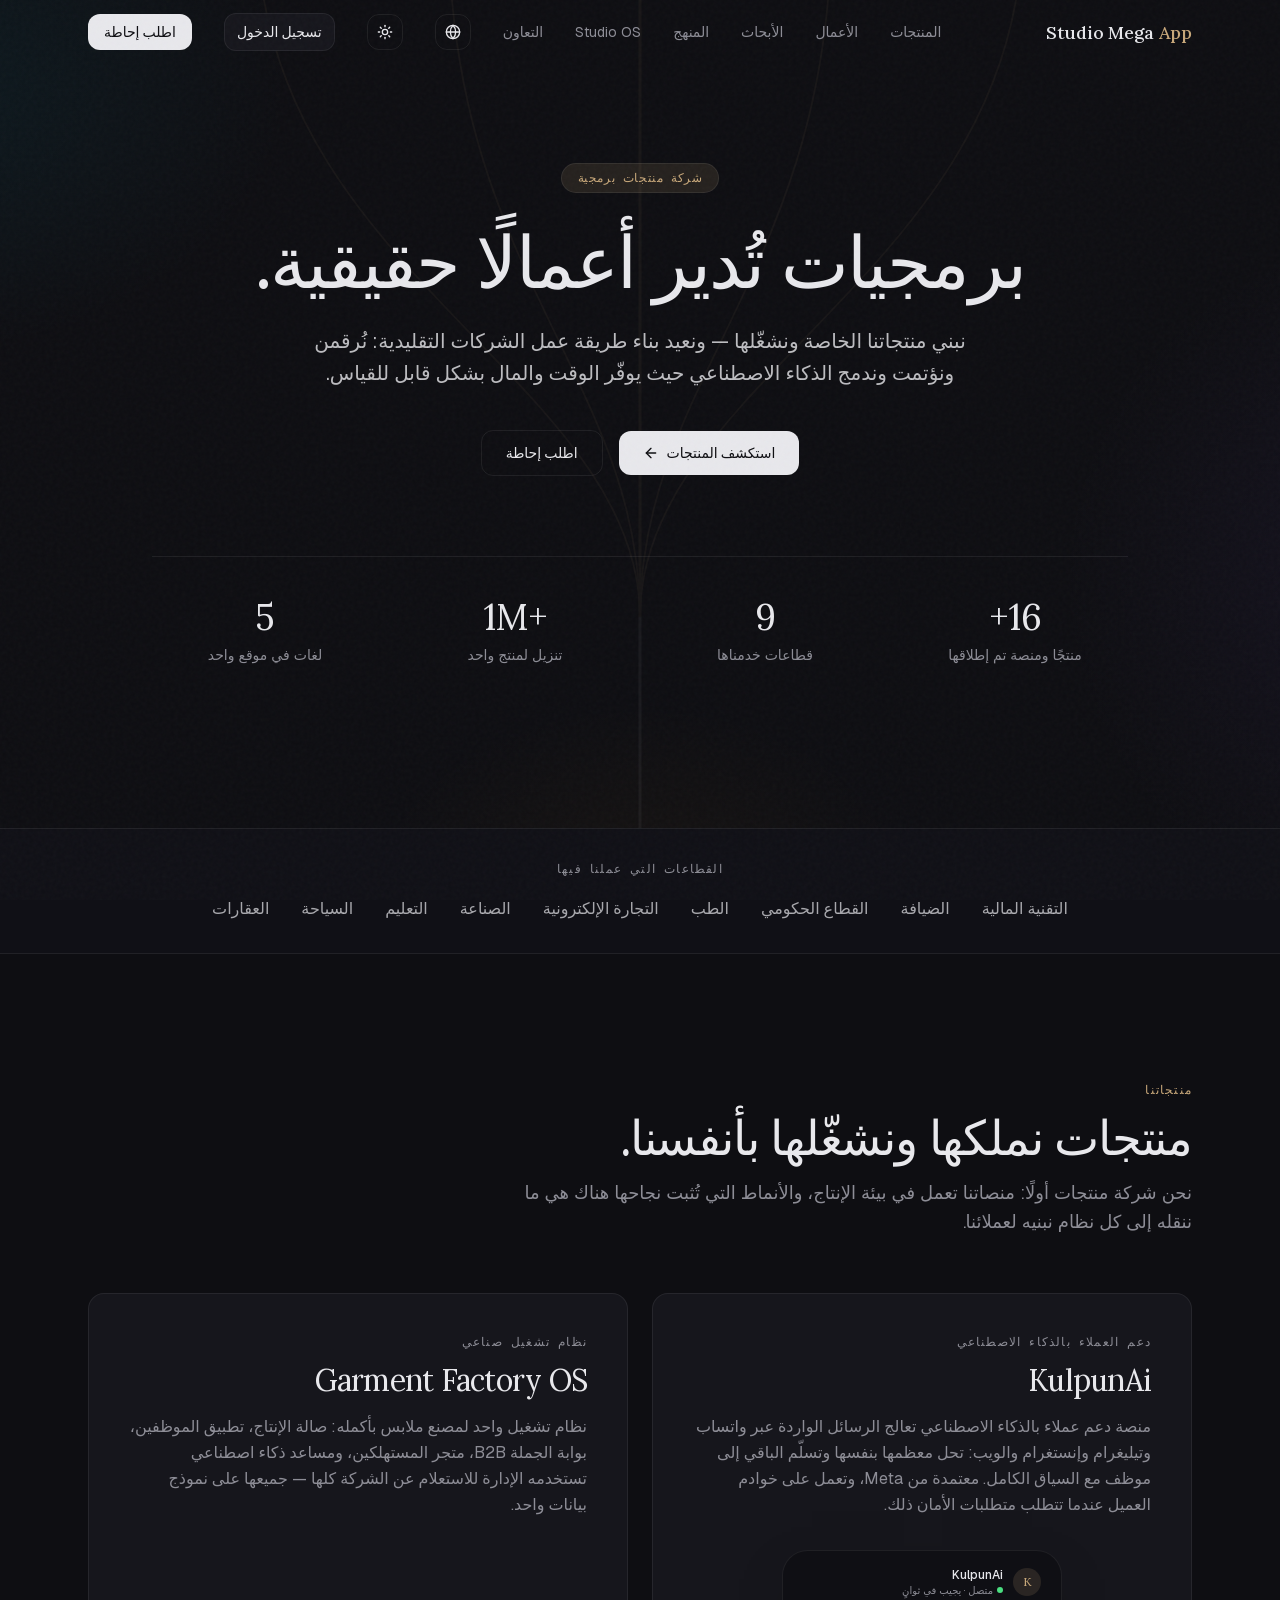
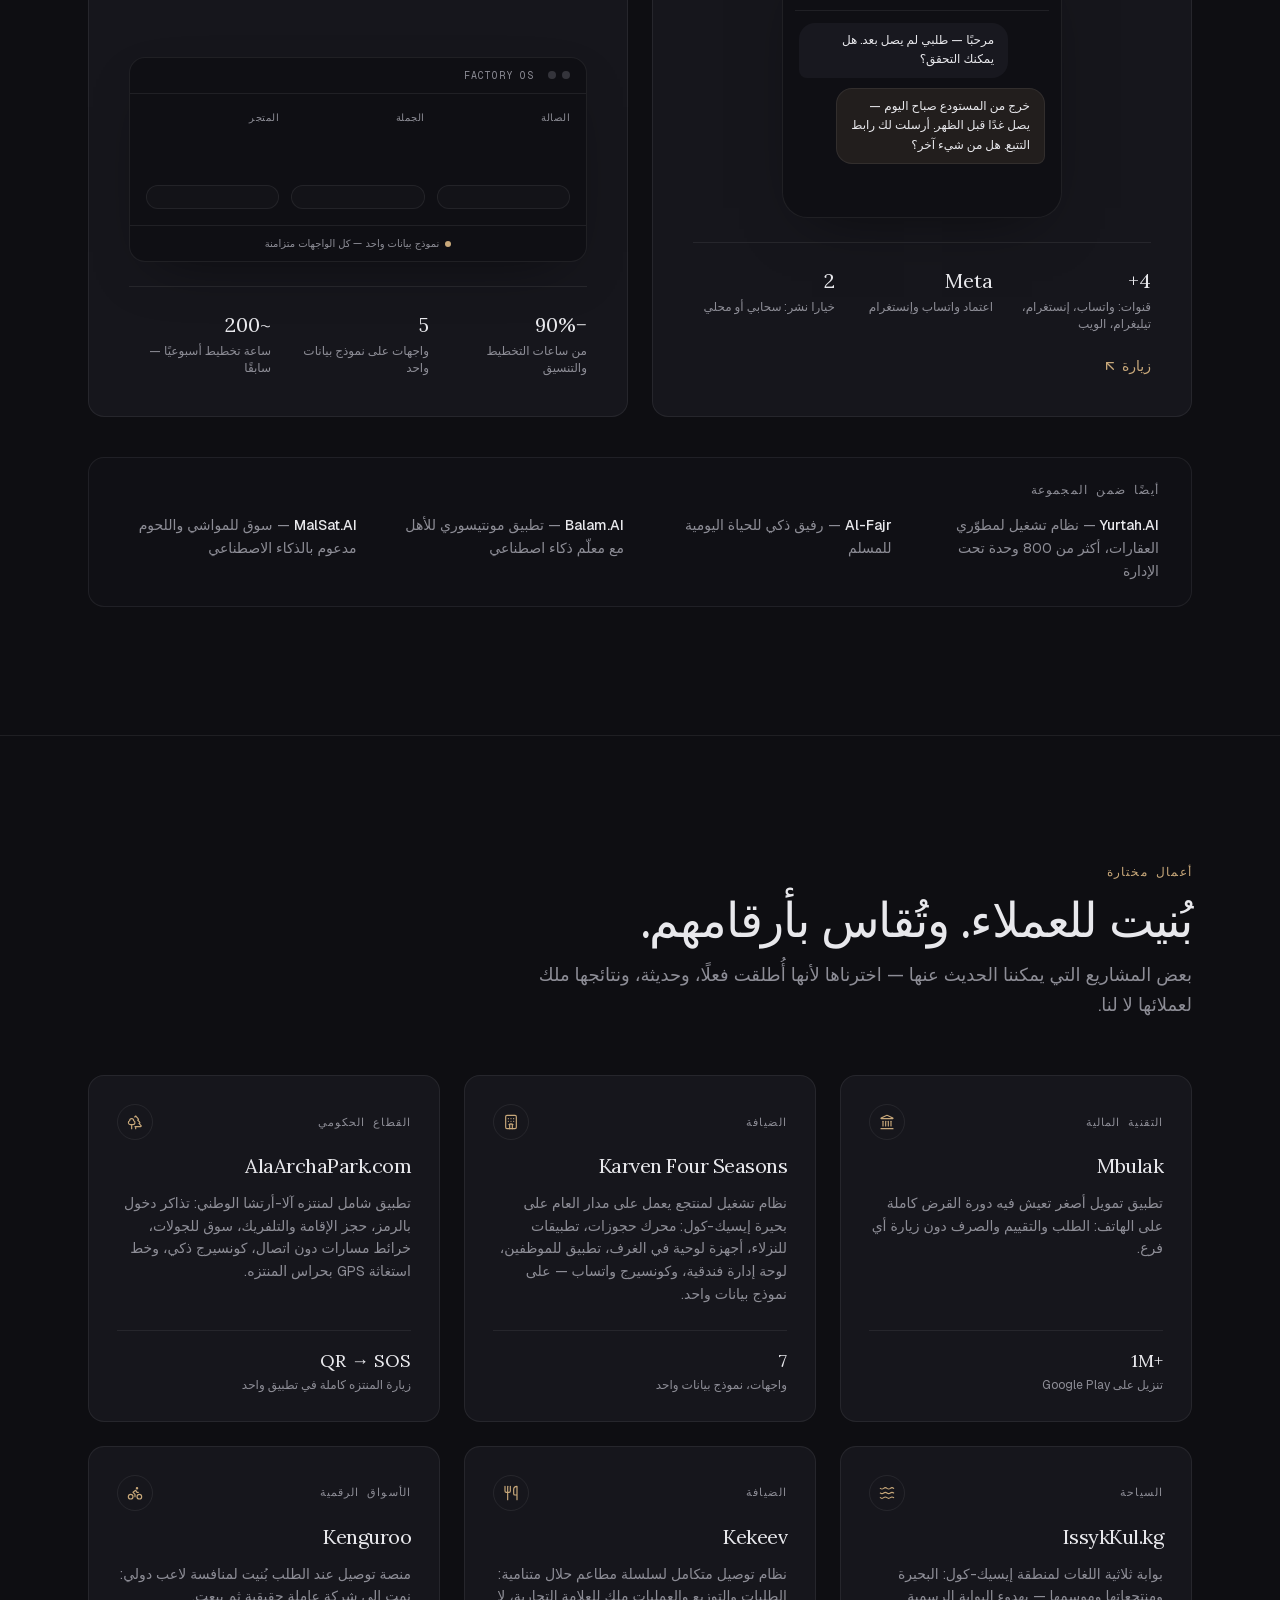
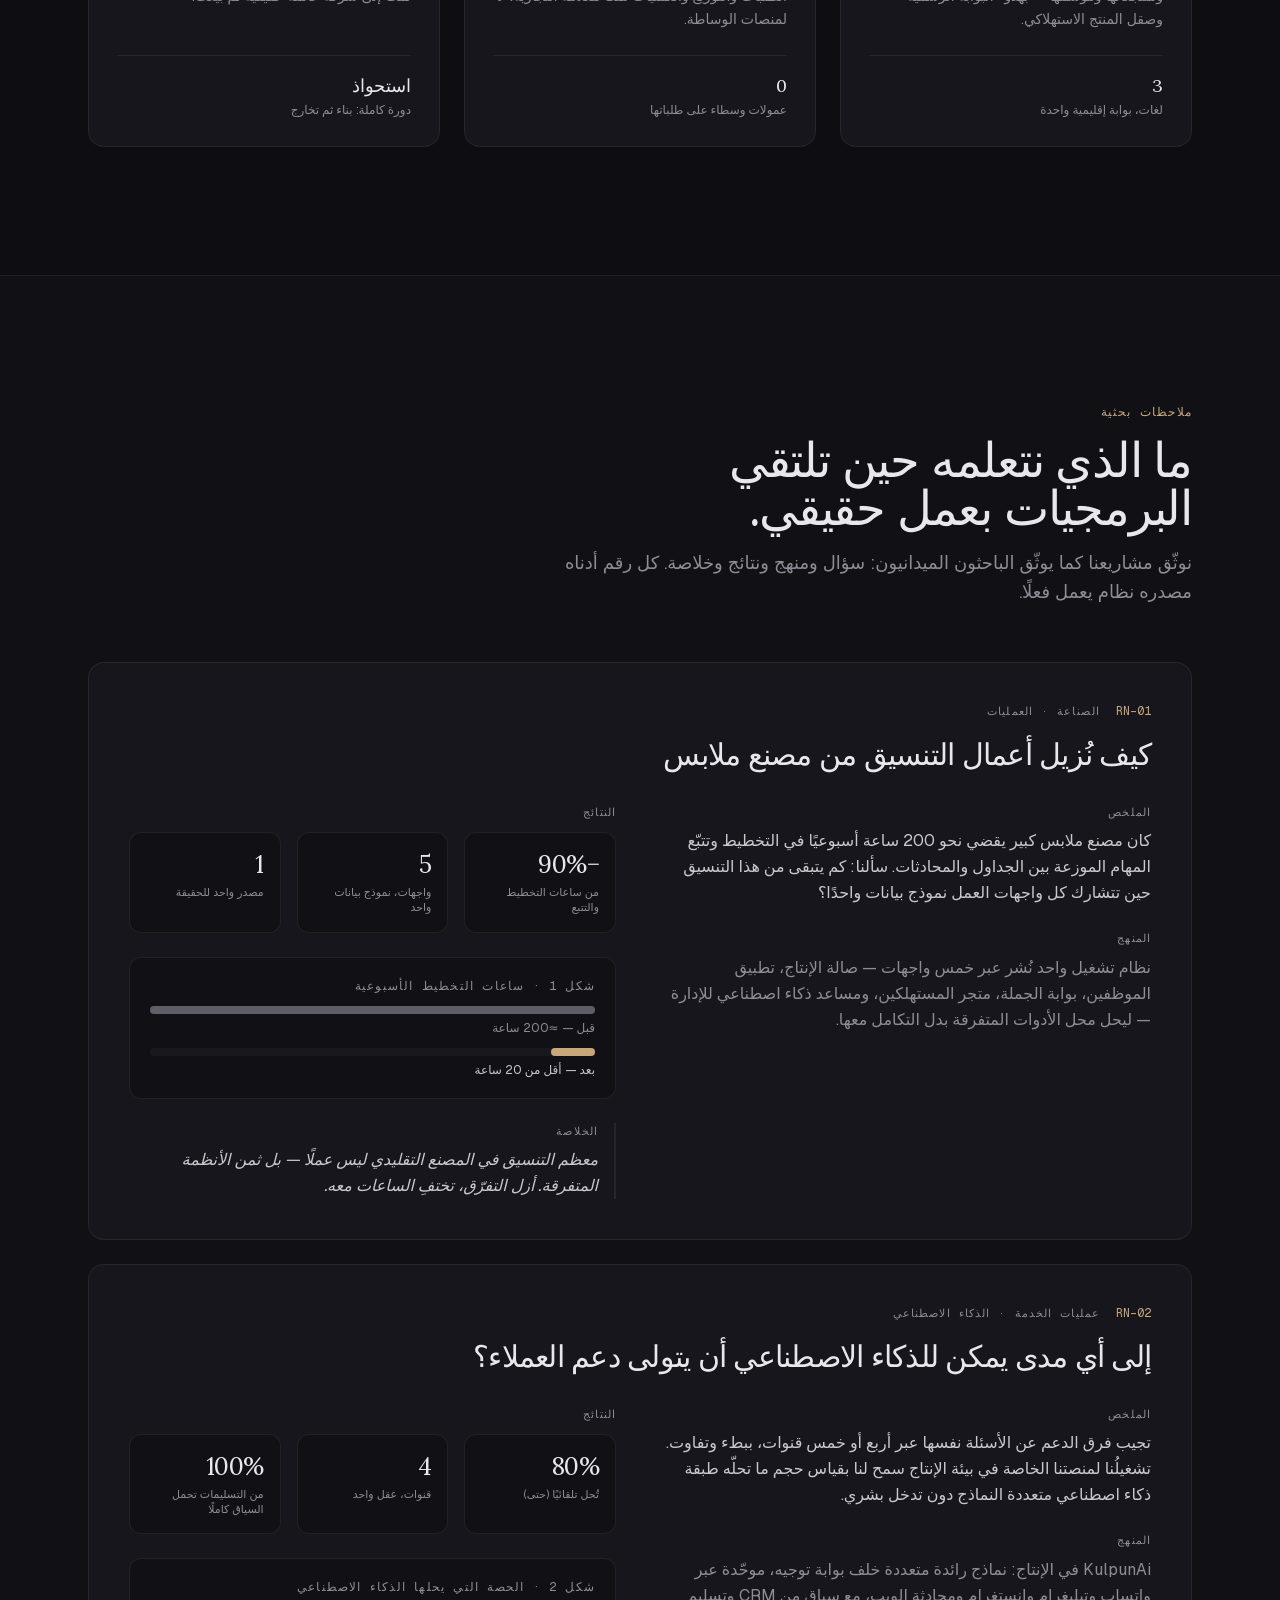
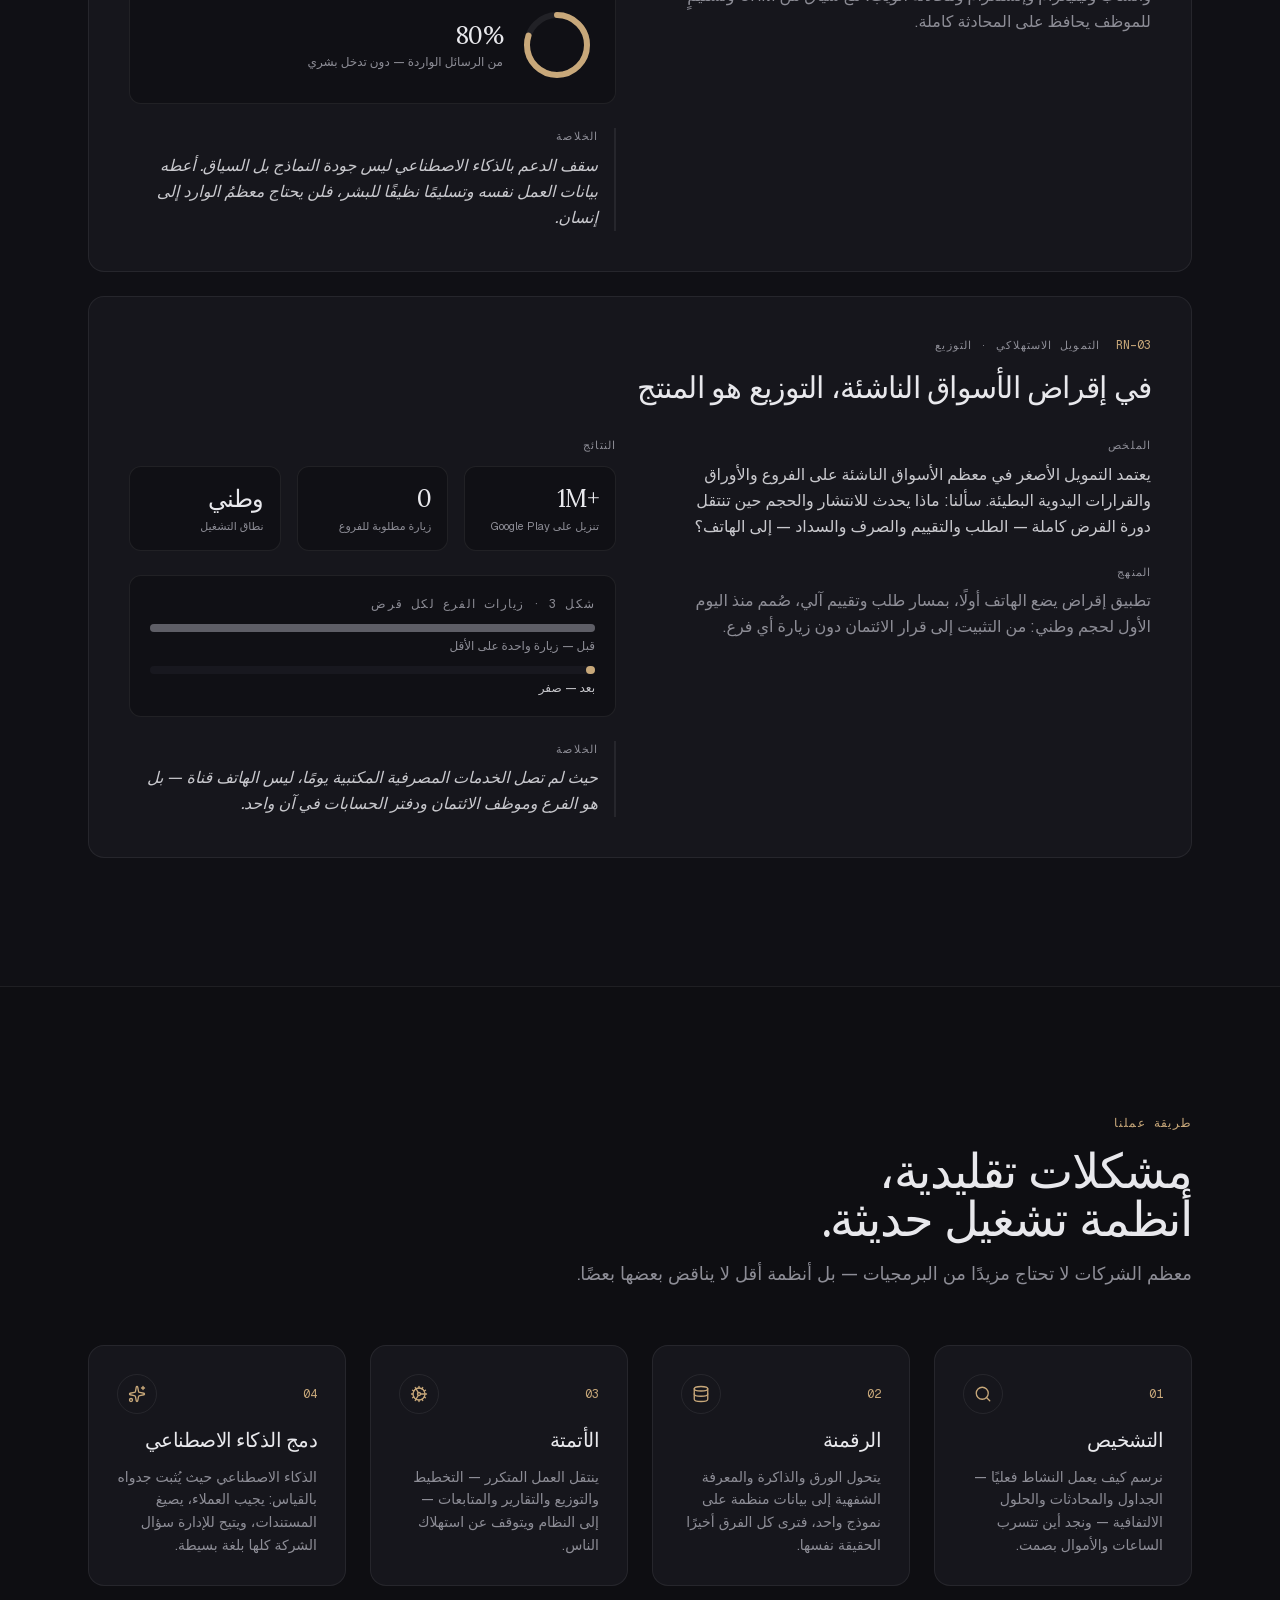
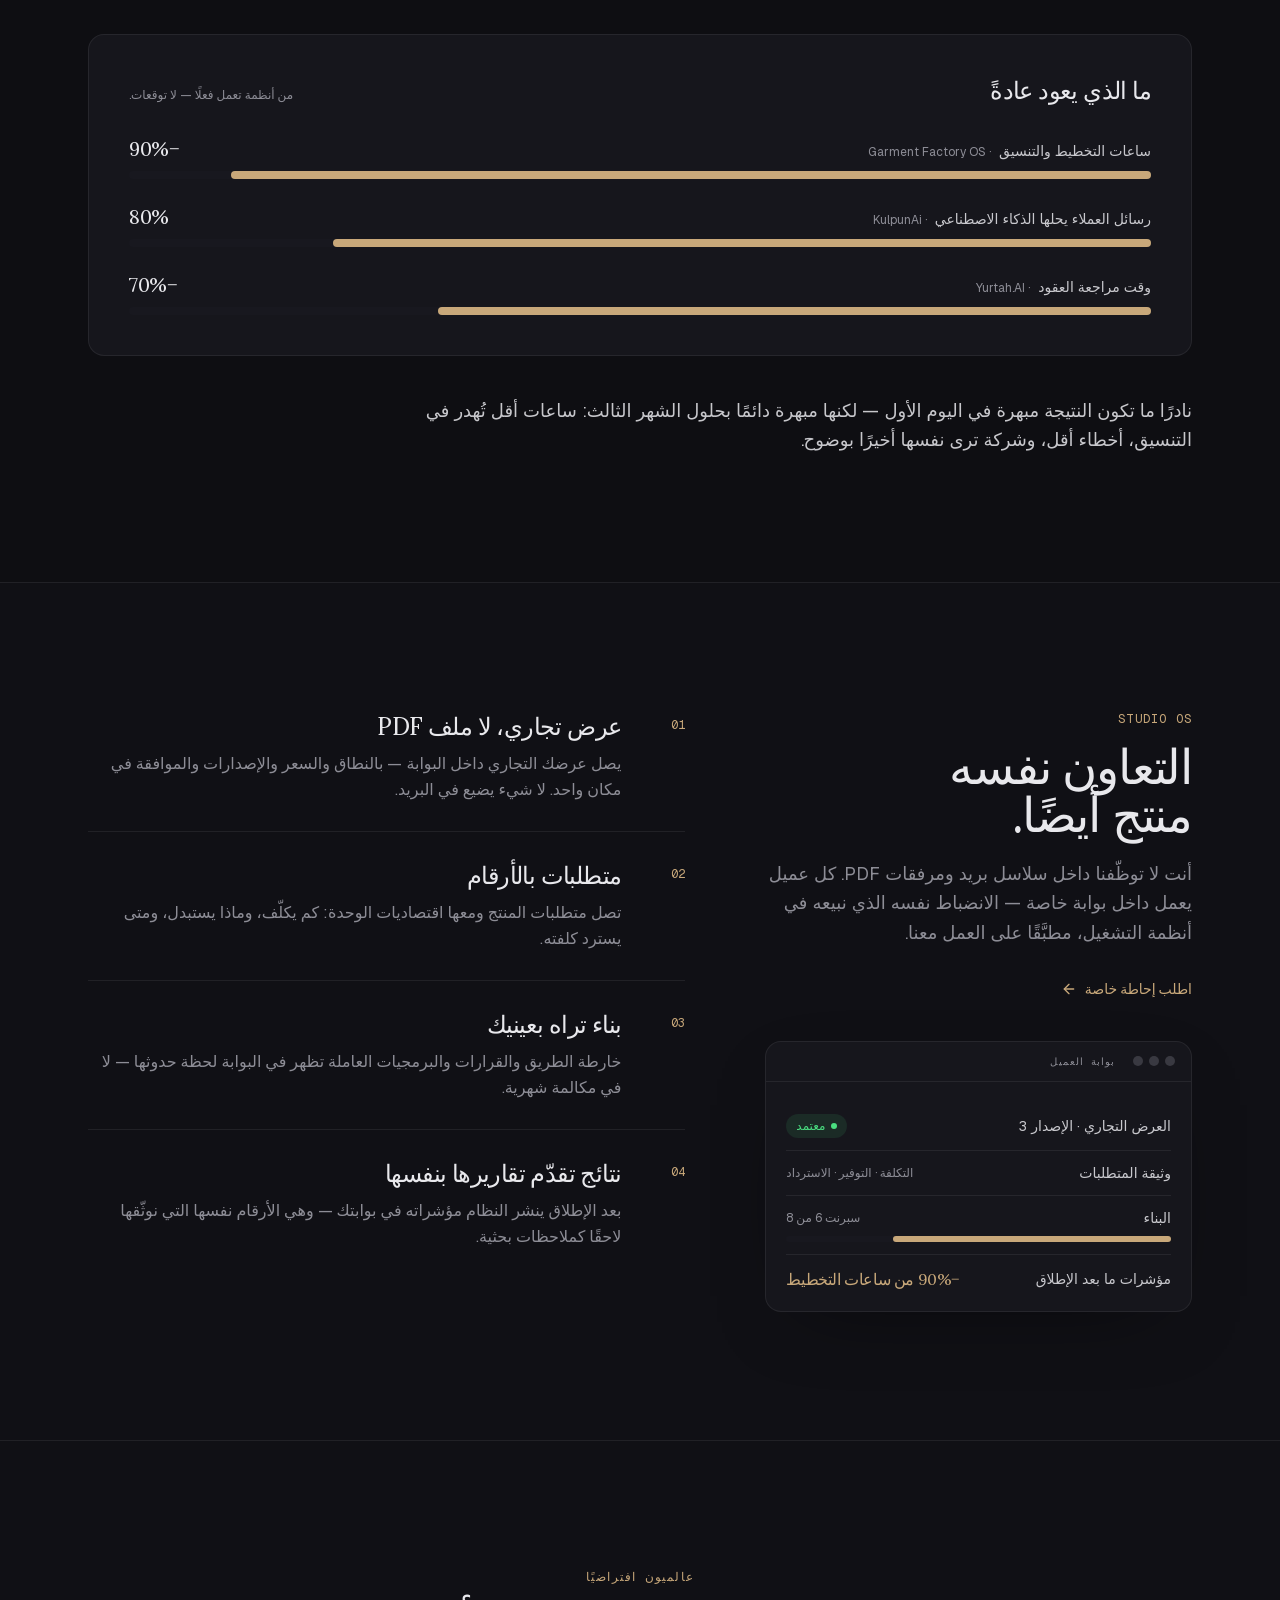
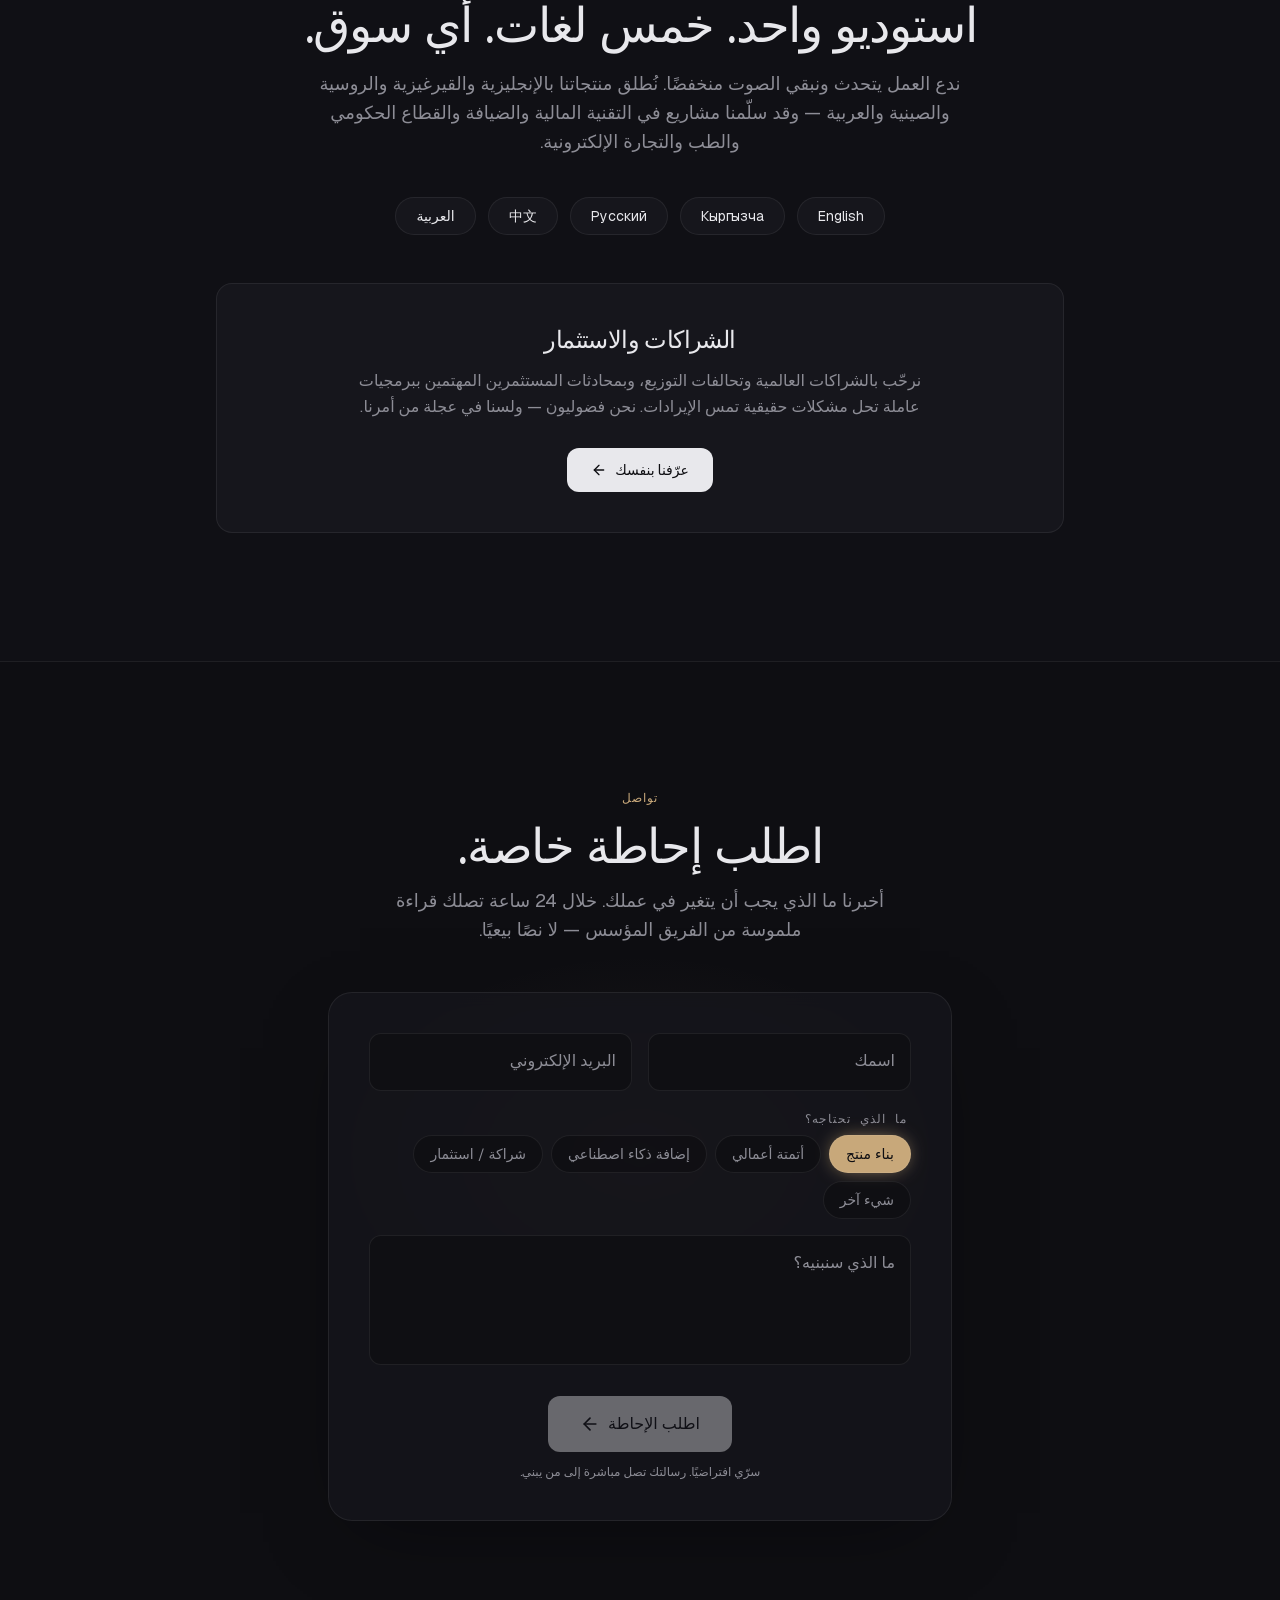
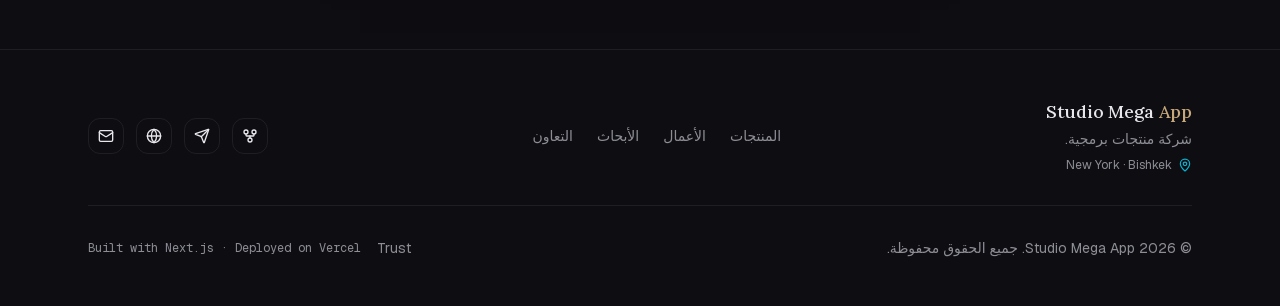
==== commit eafe19b7: "Brand identity: mark, OG card, product renderings, hero motif Co-Authored-By: Claude Fable 5 <norepl" ====
--- a/ar/index.html
+++ b/ar/index.html
@@ -1 +1 @@
-<!DOCTYPE html><html lang="ar" dir="rtl" class="geist_e1c77e14-module__9VmjcW__variable geist_mono_6345a343-module__AiHuna__variable lora_10f9dab2-module__GYwaTW__variable h-full antialiased"><head><meta charSet="utf-8"/><meta name="viewport" content="width=device-width, initial-scale=1"/><link rel="preload" href="/_next/static/media/4fa387ec64143e14-s.p.0wkzw~je483f-.woff2" as="font" crossorigin="" type="font/woff2"/><link rel="preload" href="/_next/static/media/5e5dfa9e86f764b8-s.p.0o9~3wzuvo.a_.woff2" as="font" crossorigin="" type="font/woff2"/><link rel="preload" href="/_next/static/media/659720fbcac806cc-s.p.11sf0lfiq6c6p.woff2" as="font" crossorigin="" type="font/woff2"/><link rel="preload" href="/_next/static/media/71fbf9c08529c2a5-s.p.0s73vwibz65qg.woff2" as="font" crossorigin="" type="font/woff2"/><link rel="preload" href="/_next/static/media/797e433ab948586e-s.p.08e28id.o-okb.woff2" as="font" crossorigin="" type="font/woff2"/><link rel="preload" href="/_next/static/media/8a480f0b521d4e75-s.p.0jzbimsg8vl84.woff2" as="font" crossorigin="" type="font/woff2"/><link rel="preload" href="/_next/static/media/8c2eb9ceedecfc8e-s.p.0oeo8epbafgia.woff2" as="font" crossorigin="" type="font/woff2"/><link rel="preload" href="/_next/static/media/caa3a2e1cccd8315-s.p.09~u27dqhyhd6.woff2" as="font" crossorigin="" type="font/woff2"/><link rel="stylesheet" href="/_next/static/chunks/066tcoo3f~~na.css" data-precedence="next"/><link rel="stylesheet" href="/_next/static/chunks/0lsqu7s~9x9ux.css" data-precedence="next"/><link rel="preload" as="script" fetchPriority="low" href="/_next/static/chunks/04_4irp13w-i3.js"/><script src="/_next/static/chunks/0bez-h9ml5vyg.js" async=""></script><script src="/_next/static/chunks/0xnqwa6d2t5md.js" async=""></script><script src="/_next/static/chunks/0ocuq__ahlhfw.js" async=""></script><script src="/_next/static/chunks/147waztulgip5.js" async=""></script><script src="/_next/static/chunks/turbopack-0utp4pz0fl~gm.js" async=""></script><script src="/_next/static/chunks/05c23t9ishq20.js" async=""></script><script src="/_next/static/chunks/034wfjuz0qajn.js" async=""></script><script src="/_next/static/chunks/09ukbqfoggvk2.js" async=""></script><script src="/_next/static/chunks/13dcgyqo1m1e3.js" async=""></script><script src="/_next/static/chunks/0dkbz3wiaq8b3.js" async=""></script><script src="/_next/static/chunks/05r_1qjv088oh.js" async=""></script><script src="/_next/static/chunks/0~o~lifizh.n6.js" async=""></script><script src="/_next/static/chunks/0l86_4shyog34.js" async=""></script><script src="/_next/static/chunks/11n60zcj-lmux.js" async=""></script><meta name="next-size-adjust" content=""/><title>Studio Mega App — شركة منتجات برمجية</title><meta name="description" content="Studio Mega App شركة منتجات برمجية. نبني منتجاتنا الخاصة — KulpunAi ونظام تشغيل مصانع الملابس — ونعيد بناء أعمال الشركات التقليدية بالبرمجيات والذكاء الاصطناعي: التقنية المالية، الضيافة، القطاع الحكومي، الطب، والتجارة الإلكترونية."/><meta name="author" content="Studio Mega App"/><meta name="keywords" content="شركة منتجات برمجية,دمج الذكاء الاصطناعي,أتمتة الأعمال,التحول الرقمي,نظام تشغيل للأعمال,دعم العملاء بالذكاء الاصطناعي,برمجيات مصانع الملابس,تطوير التقنية المالية,برمجيات الضيافة,المنصات الحكومية الرقمية,البرمجيات الطبية,منصات التجارة الإلكترونية,Studio Mega App"/><meta name="robots" content="index, follow"/><link rel="canonical" href="https://studiomega.app/ar"/><link rel="alternate" hrefLang="ky" href="https://studiomega.app/ky"/><link rel="alternate" hrefLang="ru" href="https://studiomega.app/ru"/><link rel="alternate" hrefLang="en" href="https://studiomega.app/en"/><link rel="alternate" hrefLang="zh" href="https://studiomega.app/zh"/><link rel="alternate" hrefLang="ar" href="https://studiomega.app/ar"/><link rel="alternate" hrefLang="x-default" href="https://studiomega.app/en"/><meta property="og:title" content="Studio Mega App — شركة منتجات برمجية"/><meta property="og:description" content="نبني منتجاتنا الخاصة ونعيد بناء طريقة عمل الشركات التقليدية: رقمنة وأتمتة ودمج للذكاء الاصطناعي حيث يوفّر الوقت والمال بشكل قابل للقياس."/><meta property="og:site_name" content="Studio Mega App"/><meta property="og:locale" content="ar_AE"/><meta property="og:type" content="website"/><meta name="twitter:card" content="summary_large_image"/><meta name="twitter:title" content="Studio Mega App — شركة منتجات برمجية"/><meta name="twitter:description" content="منتجات نملكها. أنظمة تشغيل للعملاء. ذكاء اصطناعي حيث يُثبت جدواه. English · Кыргызча · Русский · 中文 · العربية."/><link rel="icon" href="/icon.svg?icon.0nl~0xeylv_3i.svg" sizes="any" type="image/svg+xml"/><script src="/_next/static/chunks/03~yq9q893hmn.js" noModule=""></script></head><body class="min-h-full flex flex-col"><div hidden=""><!--$--><!--/$--></div><script>((a,b,c,d,e,f,g,h)=>{let i=document.documentElement,j=["light","dark"];function k(b){var c;(Array.isArray(a)?a:[a]).forEach(a=>{let c="class"===a,d=c&&f?e.map(a=>f[a]||a):e;c?(i.classList.remove(...d),i.classList.add(f&&f[b]?f[b]:b)):i.setAttribute(a,b)}),c=b,h&&j.includes(c)&&(i.style.colorScheme=c)}if(d)k(d);else try{let a=localStorage.getItem(b)||c,d=g&&"system"===a?window.matchMedia("(prefers-color-scheme: dark)").matches?"dark":"light":a;k(d)}catch(a){}})("class","theme","dark",null,["light","dark"],null,false,true)</script><header class="fixed top-0 left-0 right-0 z-40 transition-all duration-300 bg-transparent"><nav class="max-w-6xl mx-auto px-4 sm:px-6 h-16 flex items-center justify-between"><a href="#" class="wordmark hover:text-accent transition-colors">Studio Mega <span class="text-accent">App</span></a><div class="hidden md:flex items-center gap-8"><a href="#products" class="text-sm text-muted-foreground hover:text-foreground transition-colors">المنتجات</a><a href="#work" class="text-sm text-muted-foreground hover:text-foreground transition-colors">الأعمال</a><a href="#research" class="text-sm text-muted-foreground hover:text-foreground transition-colors">الأبحاث</a><a href="#method" class="text-sm text-muted-foreground hover:text-foreground transition-colors">المنهج</a><a href="#os" class="text-sm text-muted-foreground hover:text-foreground transition-colors">Studio OS</a><a href="#contact" class="text-sm text-muted-foreground hover:text-foreground transition-colors">التعاون</a><div class="relative"><button class="w-9 h-9 flex items-center justify-center rounded-lg border border-border hover:bg-muted transition-colors disabled:opacity-50" aria-label="اختر اللغة"><svg xmlns="http://www.w3.org/2000/svg" width="24" height="24" viewBox="0 0 24 24" fill="none" stroke="currentColor" stroke-width="2" stroke-linecap="round" stroke-linejoin="round" class="lucide lucide-globe w-4 h-4" aria-hidden="true"><circle cx="12" cy="12" r="10"></circle><path d="M12 2a14.5 14.5 0 0 0 0 20 14.5 14.5 0 0 0 0-20"></path><path d="M2 12h20"></path></svg></button></div><div class="w-9 h-9"></div><a href="/en/portal" class="inline-flex items-center gap-1.5 rounded-lg border border-border bg-card px-3 py-2 text-sm font-medium text-foreground hover:border-accent/50 hover:text-accent transition-colors">تسجيل الدخول</a><a href="#contact" class="px-4 py-2 text-sm font-medium bg-foreground text-background rounded-lg hover:opacity-85 transition-opacity">اطلب إحاطة</a></div><div class="flex md:hidden items-center gap-3"><div class="relative"><button class="w-9 h-9 flex items-center justify-center rounded-lg border border-border hover:bg-muted transition-colors disabled:opacity-50" aria-label="اختر اللغة"><svg xmlns="http://www.w3.org/2000/svg" width="24" height="24" viewBox="0 0 24 24" fill="none" stroke="currentColor" stroke-width="2" stroke-linecap="round" stroke-linejoin="round" class="lucide lucide-globe w-4 h-4" aria-hidden="true"><circle cx="12" cy="12" r="10"></circle><path d="M12 2a14.5 14.5 0 0 0 0 20 14.5 14.5 0 0 0 0-20"></path><path d="M2 12h20"></path></svg></button></div><div class="w-9 h-9"></div><button class="w-9 h-9 flex items-center justify-center rounded-lg border border-border hover:bg-muted transition-colors" aria-label="القائمة"><svg xmlns="http://www.w3.org/2000/svg" width="24" height="24" viewBox="0 0 24 24" fill="none" stroke="currentColor" stroke-width="2" stroke-linecap="round" stroke-linejoin="round" class="lucide lucide-menu w-4 h-4" aria-hidden="true"><path d="M4 5h16"></path><path d="M4 12h16"></path><path d="M4 19h16"></path></svg></button></div></nav></header><main class="flex-1"><section class="relative min-h-[92vh] flex items-center overflow-hidden"><div class="gradient-mesh"></div><div class="relative z-10 w-full max-w-5xl mx-auto px-4 sm:px-6 py-32 text-center"><div style="opacity:0;transform:translateY(16px)"><span class="inline-flex items-center gap-2 px-4 py-1.5 text-xs font-mono font-medium tracking-wider uppercase text-accent bg-accent-glow border border-accent/20 rounded-full">شركة منتجات برمجية</span></div><h1 class="mt-8 font-serif text-4xl sm:text-6xl md:text-7xl font-medium tracking-tight leading-[1.05] text-balance" style="opacity:0;transform:translateY(16px)">برمجيات تُدير أعمالًا حقيقية.</h1><p class="mt-6 mx-auto max-w-2xl text-lg sm:text-xl text-foreground/80 leading-relaxed text-balance">نبني منتجاتنا الخاصة ونشغّلها — ونعيد بناء طريقة عمل الشركات التقليدية: نُرقمن ونؤتمت وندمج الذكاء الاصطناعي حيث يوفّر الوقت والمال بشكل قابل للقياس.</p><div class="mt-10 flex flex-col sm:flex-row items-center justify-center gap-4" style="opacity:0;transform:translateY(16px)"><a href="#products" class="relative inline-flex items-center justify-center gap-2 group px-6 py-3 text-sm font-medium bg-foreground text-background rounded-lg hover:opacity-90 transition-opacity" style="transform:none">استكشف المنتجات<svg xmlns="http://www.w3.org/2000/svg" width="24" height="24" viewBox="0 0 24 24" fill="none" stroke="currentColor" stroke-width="2" stroke-linecap="round" stroke-linejoin="round" class="lucide lucide-arrow-right w-4 h-4 group-hover:translate-x-0.5 transition-transform rtl:rotate-180" aria-hidden="true"><path d="M5 12h14"></path><path d="m12 5 7 7-7 7"></path></svg></a><a href="#contact" class="relative inline-flex items-center justify-center gap-2 px-6 py-3 text-sm font-medium border border-border rounded-lg hover:bg-muted transition-colors" style="transform:none">اطلب إحاطة</a></div><dl class="mt-20 grid grid-cols-2 md:grid-cols-4 gap-x-6 gap-y-10 border-t border-border pt-10" style="opacity:0"><div><dd class="font-serif text-3xl sm:text-4xl tracking-tight">16+</dd><dt class="mt-2 text-xs sm:text-sm text-muted-foreground">منتجًا ومنصة تم إطلاقها</dt></div><div><dd class="font-serif text-3xl sm:text-4xl tracking-tight">9</dd><dt class="mt-2 text-xs sm:text-sm text-muted-foreground">قطاعات خدمناها</dt></div><div><dd class="font-serif text-3xl sm:text-4xl tracking-tight">+1M</dd><dt class="mt-2 text-xs sm:text-sm text-muted-foreground">تنزيل لمنتج واحد</dt></div><div><dd class="font-serif text-3xl sm:text-4xl tracking-tight">5</dd><dt class="mt-2 text-xs sm:text-sm text-muted-foreground">لغات في موقع واحد</dt></div></dl></div></section><section class="border-y border-border bg-card/40"><div class="max-w-6xl mx-auto px-4 sm:px-6 py-8"><p class="text-center text-xs font-mono uppercase tracking-widest text-muted-foreground">القطاعات التي عملنا فيها</p><ul class="mt-5 flex flex-wrap justify-center gap-x-8 gap-y-3"><li class="text-sm sm:text-base text-foreground/70 font-medium">التقنية المالية</li><li class="text-sm sm:text-base text-foreground/70 font-medium">الضيافة</li><li class="text-sm sm:text-base text-foreground/70 font-medium">القطاع الحكومي</li><li class="text-sm sm:text-base text-foreground/70 font-medium">الطب</li><li class="text-sm sm:text-base text-foreground/70 font-medium">التجارة الإلكترونية</li><li class="text-sm sm:text-base text-foreground/70 font-medium">الصناعة</li><li class="text-sm sm:text-base text-foreground/70 font-medium">التعليم</li><li class="text-sm sm:text-base text-foreground/70 font-medium">السياحة</li><li class="text-sm sm:text-base text-foreground/70 font-medium">العقارات</li></ul></div></section><section id="products" class="relative py-24 sm:py-32"><div class="max-w-6xl mx-auto px-4 sm:px-6"><p class="text-xs font-mono uppercase tracking-widest text-accent">منتجاتنا</p><h2 class="mt-4 font-serif text-3xl sm:text-5xl font-medium tracking-tight max-w-2xl text-balance">منتجات نملكها ونشغّلها بأنفسنا.</h2><p class="mt-4 max-w-2xl text-base sm:text-lg text-muted-foreground leading-relaxed">نحن شركة منتجات أولًا: منصاتنا تعمل في بيئة الإنتاج، والأنماط التي تُثبت نجاحها هناك هي ما ننقله إلى كل نظام نبنيه لعملائنا.</p><div class="mt-14 grid gap-6 lg:grid-cols-2"><article class="group relative flex flex-col rounded-2xl border border-border bg-card p-8 sm:p-10 hover:bg-card-hover transition-colors" style="opacity:0;transform:translateY(24px)"><p class="text-xs font-mono uppercase tracking-widest text-muted-foreground">دعم العملاء بالذكاء الاصطناعي</p><h3 class="mt-3 font-serif text-2xl sm:text-3xl tracking-tight">KulpunAi</h3><p class="mt-4 text-sm sm:text-base text-muted-foreground leading-relaxed flex-1">منصة دعم عملاء بالذكاء الاصطناعي تعالج الرسائل الواردة عبر واتساب وتيليغرام وإنستغرام والويب: تحل معظمها بنفسها وتسلّم الباقي إلى موظف مع السياق الكامل. معتمدة من Meta، وتعمل على خوادم العميل عندما تتطلب متطلبات الأمان ذلك.</p><div class="mt-8 rounded-xl border border-border bg-background/40 p-5"><figure class="flex items-center gap-4"><svg width="76" height="76" viewBox="0 0 76 76" class="-rotate-90 shrink-0"><circle cx="38" cy="38" r="30" fill="none" stroke="var(--border)" stroke-width="6"></circle><circle cx="38" cy="38" r="30" fill="none" stroke="var(--accent)" stroke-width="6" stroke-linecap="round" stroke-dasharray="188.49555921538757" stroke-dashoffset="188.49555921538757"></circle></svg><figcaption><span class="block font-serif text-2xl tracking-tight">80%</span><span class="mt-0.5 block text-xs text-muted-foreground leading-snug">من الرسائل الواردة تُحل دون تدخل بشري، في بيئة الإنتاج</span></figcaption></figure></div><dl class="mt-6 grid grid-cols-3 gap-4 border-t border-border pt-6"><div><dd class="font-serif text-lg sm:text-xl">4+</dd><dt class="mt-1 text-[11px] sm:text-xs text-muted-foreground leading-snug">قنوات: واتساب، إنستغرام، تيليغرام، الويب</dt></div><div><dd class="font-serif text-lg sm:text-xl">Meta</dd><dt class="mt-1 text-[11px] sm:text-xs text-muted-foreground leading-snug">اعتماد واتساب وإنستغرام</dt></div><div><dd class="font-serif text-lg sm:text-xl">2</dd><dt class="mt-1 text-[11px] sm:text-xs text-muted-foreground leading-snug">خيارا نشر: سحابي أو محلي</dt></div></dl><a href="https://kulpunai.com" target="_blank" rel="noopener noreferrer" class="mt-6 inline-flex items-center gap-1 text-sm font-medium text-accent hover:underline">زيارة<svg xmlns="http://www.w3.org/2000/svg" width="24" height="24" viewBox="0 0 24 24" fill="none" stroke="currentColor" stroke-width="2" stroke-linecap="round" stroke-linejoin="round" class="lucide lucide-arrow-up-right w-4 h-4 rtl:-scale-x-100" aria-hidden="true"><path d="M7 7h10v10"></path><path d="M7 17 17 7"></path></svg><span class="absolute inset-0" aria-hidden="true"></span></a></article><article class="group relative flex flex-col rounded-2xl border border-border bg-card p-8 sm:p-10 hover:bg-card-hover transition-colors" style="opacity:0;transform:translateY(24px)"><p class="text-xs font-mono uppercase tracking-widest text-muted-foreground">نظام تشغيل صناعي</p><h3 class="mt-3 font-serif text-2xl sm:text-3xl tracking-tight">Garment Factory OS</h3><p class="mt-4 text-sm sm:text-base text-muted-foreground leading-relaxed flex-1">نظام تشغيل واحد لمصنع ملابس بأكمله: صالة الإنتاج، تطبيق الموظفين، بوابة الجملة B2B، متجر المستهلكين، ومساعد ذكاء اصطناعي تستخدمه الإدارة للاستعلام عن الشركة كلها — جميعها على نموذج بيانات واحد.</p><div class="mt-8 rounded-xl border border-border bg-background/40 p-5"><figure><figcaption class="text-xs font-mono uppercase tracking-widest text-muted-foreground">ساعات التخطيط والتنسيق أسبوعيًا</figcaption><div class="mt-3 space-y-3"><div><div class="h-2 rounded-full bg-muted-foreground/25"><div class="h-2 rounded-full bg-muted-foreground/50" style="width:0px"></div></div><span class="mt-1.5 block text-xs text-muted-foreground">قبل — ≈200 ساعة/أسبوع</span></div><div><div class="h-2 rounded-full bg-muted"><div class="h-2 rounded-full bg-accent" style="width:0px"></div></div><span class="mt-1.5 block text-xs text-foreground/85">بعد — أقل من 20 ساعة/أسبوع</span></div></div></figure></div><dl class="mt-6 grid grid-cols-3 gap-4 border-t border-border pt-6"><div><dd class="font-serif text-lg sm:text-xl">−90%</dd><dt class="mt-1 text-[11px] sm:text-xs text-muted-foreground leading-snug">من ساعات التخطيط والتنسيق</dt></div><div><dd class="font-serif text-lg sm:text-xl">5</dd><dt class="mt-1 text-[11px] sm:text-xs text-muted-foreground leading-snug">واجهات على نموذج بيانات واحد</dt></div><div><dd class="font-serif text-lg sm:text-xl">~200</dd><dt class="mt-1 text-[11px] sm:text-xs text-muted-foreground leading-snug">ساعة تخطيط أسبوعيًا — سابقًا</dt></div></dl></article></div><div class="mt-10 rounded-2xl border border-border bg-card/40 px-6 py-6 sm:px-8"><p class="text-xs font-mono uppercase tracking-widest text-muted-foreground">أيضًا ضمن المجموعة</p><ul class="mt-4 grid gap-x-8 gap-y-3 sm:grid-cols-2 lg:grid-cols-4"><li class="text-sm leading-relaxed"><span class="font-medium">Yurtah.AI</span><span class="text-muted-foreground"> — <!-- -->نظام تشغيل لمطوّري العقارات، أكثر من 800 وحدة تحت الإدارة</span></li><li class="text-sm leading-relaxed"><span class="font-medium">Al-Fajr</span><span class="text-muted-foreground"> — <!-- -->رفيق ذكي للحياة اليومية للمسلم</span></li><li class="text-sm leading-relaxed"><span class="font-medium">Balam.AI</span><span class="text-muted-foreground"> — <!-- -->تطبيق مونتيسوري للأهل مع معلّم ذكاء اصطناعي</span></li><li class="text-sm leading-relaxed"><span class="font-medium">MalSat.AI</span><span class="text-muted-foreground"> — <!-- -->سوق للمواشي واللحوم مدعوم بالذكاء الاصطناعي</span></li></ul></div></div></section><section id="work" class="relative py-24 sm:py-32 border-t border-border"><div class="max-w-6xl mx-auto px-4 sm:px-6"><p class="text-xs font-mono uppercase tracking-widest text-accent">أعمال مختارة</p><h2 class="mt-4 font-serif text-3xl sm:text-5xl font-medium tracking-tight max-w-2xl text-balance">بُنيت للعملاء. وتُقاس بأرقامهم.</h2><p class="mt-4 max-w-2xl text-base sm:text-lg text-muted-foreground leading-relaxed">بعض المشاريع التي يمكننا الحديث عنها — اخترناها لأنها أُطلقت فعلًا، وحديثة، ونتائجها ملك لعملائها لا لنا.</p><div class="mt-14 grid gap-6 sm:grid-cols-2 lg:grid-cols-3"><article class="flex flex-col rounded-2xl border border-border bg-card p-7 hover:bg-card-hover transition-colors" style="opacity:0;transform:translateY(24px)"><div class="flex items-center justify-between gap-3"><p class="text-[11px] font-mono uppercase tracking-widest text-muted-foreground">التقنية المالية</p><span class="flex h-9 w-9 items-center justify-center rounded-full border border-border text-accent"><svg xmlns="http://www.w3.org/2000/svg" width="24" height="24" viewBox="0 0 24 24" fill="none" stroke="currentColor" stroke-width="1.75" stroke-linecap="round" stroke-linejoin="round" class="lucide lucide-landmark h-4 w-4" aria-hidden="true"><path d="M10 18v-7"></path><path d="M11.12 2.198a2 2 0 0 1 1.76.006l7.866 3.847c.476.233.31.949-.22.949H3.474c-.53 0-.695-.716-.22-.949z"></path><path d="M14 18v-7"></path><path d="M18 18v-7"></path><path d="M3 22h18"></path><path d="M6 18v-7"></path></svg></span></div><h3 class="mt-3 font-serif text-xl tracking-tight">Mbulak</h3><p class="mt-3 text-sm text-muted-foreground leading-relaxed flex-1">تطبيق تمويل أصغر تعيش فيه دورة القرض كاملة على الهاتف: الطلب والتقييم والصرف دون زيارة أي فرع.</p><div class="mt-6 border-t border-border pt-4"><p class="font-serif text-lg">+1M</p><p class="mt-0.5 text-xs text-muted-foreground">تنزيل على Google Play</p></div></article><article class="flex flex-col rounded-2xl border border-border bg-card p-7 hover:bg-card-hover transition-colors" style="opacity:0;transform:translateY(24px)"><div class="flex items-center justify-between gap-3"><p class="text-[11px] font-mono uppercase tracking-widest text-muted-foreground">الضيافة</p><span class="flex h-9 w-9 items-center justify-center rounded-full border border-border text-accent"><svg xmlns="http://www.w3.org/2000/svg" width="24" height="24" viewBox="0 0 24 24" fill="none" stroke="currentColor" stroke-width="1.75" stroke-linecap="round" stroke-linejoin="round" class="lucide lucide-hotel h-4 w-4" aria-hidden="true"><path d="M10 22v-6.57"></path><path d="M12 11h.01"></path><path d="M12 7h.01"></path><path d="M14 15.43V22"></path><path d="M15 16a5 5 0 0 0-6 0"></path><path d="M16 11h.01"></path><path d="M16 7h.01"></path><path d="M8 11h.01"></path><path d="M8 7h.01"></path><rect x="4" y="2" width="16" height="20" rx="2"></rect></svg></span></div><h3 class="mt-3 font-serif text-xl tracking-tight">Karven Four Seasons</h3><p class="mt-3 text-sm text-muted-foreground leading-relaxed flex-1">نظام تشغيل لمنتجع يعمل على مدار العام على بحيرة إيسيك-كول: محرك حجوزات، تطبيقات للنزلاء، أجهزة لوحية في الغرف، تطبيق للموظفين، لوحة إدارة فندقية، وكونسيرج واتساب — على نموذج بيانات واحد.</p><div class="mt-6 border-t border-border pt-4"><p class="font-serif text-lg">7</p><p class="mt-0.5 text-xs text-muted-foreground">واجهات، نموذج بيانات واحد</p></div></article><article class="flex flex-col rounded-2xl border border-border bg-card p-7 hover:bg-card-hover transition-colors" style="opacity:0;transform:translateY(24px)"><div class="flex items-center justify-between gap-3"><p class="text-[11px] font-mono uppercase tracking-widest text-muted-foreground">القطاع الحكومي</p><span class="flex h-9 w-9 items-center justify-center rounded-full border border-border text-accent"><svg xmlns="http://www.w3.org/2000/svg" width="24" height="24" viewBox="0 0 24 24" fill="none" stroke="currentColor" stroke-width="1.75" stroke-linecap="round" stroke-linejoin="round" class="lucide lucide-trees h-4 w-4" aria-hidden="true"><path d="M10 10v.2A3 3 0 0 1 8.9 16H5a3 3 0 0 1-1-5.8V10a3 3 0 0 1 6 0Z"></path><path d="M7 16v6"></path><path d="M13 19v3"></path><path d="M12 19h8.3a1 1 0 0 0 .7-1.7L18 14h.3a1 1 0 0 0 .7-1.7L16 9h.2a1 1 0 0 0 .8-1.7L13 3l-1.4 1.5"></path></svg></span></div><h3 class="mt-3 font-serif text-xl tracking-tight">AlaArchaPark.com</h3><p class="mt-3 text-sm text-muted-foreground leading-relaxed flex-1">تطبيق شامل لمنتزه آلا-أرتشا الوطني: تذاكر دخول بالرمز، حجز الإقامة والتلفريك، سوق للجولات، خرائط مسارات دون اتصال، كونسيرج ذكي، وخط استغاثة GPS بحراس المنتزه.</p><div class="mt-6 border-t border-border pt-4"><p class="font-serif text-lg">QR → SOS</p><p class="mt-0.5 text-xs text-muted-foreground">زيارة المنتزه كاملة في تطبيق واحد</p></div></article><article class="flex flex-col rounded-2xl border border-border bg-card p-7 hover:bg-card-hover transition-colors" style="opacity:0;transform:translateY(24px)"><div class="flex items-center justify-between gap-3"><p class="text-[11px] font-mono uppercase tracking-widest text-muted-foreground">السياحة</p><span class="flex h-9 w-9 items-center justify-center rounded-full border border-border text-accent"><svg xmlns="http://www.w3.org/2000/svg" width="24" height="24" viewBox="0 0 24 24" fill="none" stroke="currentColor" stroke-width="1.75" stroke-linecap="round" stroke-linejoin="round" class="lucide lucide-waves-horizontal h-4 w-4" aria-hidden="true"><path d="M2 12q2.5 2 5 0t5 0 5 0 5 0"></path><path d="M2 19q2.5 2 5 0t5 0 5 0 5 0"></path><path d="M2 5q2.5 2 5 0t5 0 5 0 5 0"></path></svg></span></div><h3 class="mt-3 font-serif text-xl tracking-tight">IssykKul.kg</h3><p class="mt-3 text-sm text-muted-foreground leading-relaxed flex-1">بوابة ثلاثية اللغات لمنطقة إيسيك-كول: البحيرة ومنتجعاتها وموسمها — بهدوء البوابة الرسمية وصقل المنتج الاستهلاكي.</p><div class="mt-6 border-t border-border pt-4"><p class="font-serif text-lg">3</p><p class="mt-0.5 text-xs text-muted-foreground">لغات، بوابة إقليمية واحدة</p></div></article><article class="flex flex-col rounded-2xl border border-border bg-card p-7 hover:bg-card-hover transition-colors" style="opacity:0;transform:translateY(24px)"><div class="flex items-center justify-between gap-3"><p class="text-[11px] font-mono uppercase tracking-widest text-muted-foreground">الضيافة</p><span class="flex h-9 w-9 items-center justify-center rounded-full border border-border text-accent"><svg xmlns="http://www.w3.org/2000/svg" width="24" height="24" viewBox="0 0 24 24" fill="none" stroke="currentColor" stroke-width="1.75" stroke-linecap="round" stroke-linejoin="round" class="lucide lucide-utensils h-4 w-4" aria-hidden="true"><path d="M3 2v7c0 1.1.9 2 2 2h4a2 2 0 0 0 2-2V2"></path><path d="M7 2v20"></path><path d="M21 15V2a5 5 0 0 0-5 5v6c0 1.1.9 2 2 2h3Zm0 0v7"></path></svg></span></div><h3 class="mt-3 font-serif text-xl tracking-tight">Kekeev</h3><p class="mt-3 text-sm text-muted-foreground leading-relaxed flex-1">نظام توصيل متكامل لسلسلة مطاعم حلال متنامية: الطلبات والتوزيع والعمليات ملك للعلامة التجارية، لا لمنصات الوساطة.</p><div class="mt-6 border-t border-border pt-4"><p class="font-serif text-lg">0</p><p class="mt-0.5 text-xs text-muted-foreground">عمولات وسطاء على طلباتها</p></div></article><article class="flex flex-col rounded-2xl border border-border bg-card p-7 hover:bg-card-hover transition-colors" style="opacity:0;transform:translateY(24px)"><div class="flex items-center justify-between gap-3"><p class="text-[11px] font-mono uppercase tracking-widest text-muted-foreground">الأسواق الرقمية</p><span class="flex h-9 w-9 items-center justify-center rounded-full border border-border text-accent"><svg xmlns="http://www.w3.org/2000/svg" width="24" height="24" viewBox="0 0 24 24" fill="none" stroke="currentColor" stroke-width="1.75" stroke-linecap="round" stroke-linejoin="round" class="lucide lucide-bike h-4 w-4" aria-hidden="true"><circle cx="18.5" cy="17.5" r="3.5"></circle><circle cx="5.5" cy="17.5" r="3.5"></circle><circle cx="15" cy="5" r="1"></circle><path d="M12 17.5V14l-3-3 4-3 2 3h2"></path></svg></span></div><h3 class="mt-3 font-serif text-xl tracking-tight">Kenguroo</h3><p class="mt-3 text-sm text-muted-foreground leading-relaxed flex-1">منصة توصيل عند الطلب بُنيت لمنافسة لاعب دولي: نمت إلى شركة عاملة حقيقية ثم بيعت.</p><div class="mt-6 border-t border-border pt-4"><p class="font-serif text-lg">استحواذ</p><p class="mt-0.5 text-xs text-muted-foreground">دورة كاملة: بناء ثم تخارج</p></div></article></div></div></section><section id="research" class="relative py-24 sm:py-32 border-t border-border bg-card/30"><div class="max-w-6xl mx-auto px-4 sm:px-6"><p class="text-xs font-mono uppercase tracking-widest text-accent">ملاحظات بحثية</p><h2 class="mt-4 font-serif text-3xl sm:text-5xl font-medium tracking-tight max-w-2xl text-balance">ما الذي نتعلمه حين تلتقي البرمجيات بعمل حقيقي.</h2><p class="mt-4 max-w-2xl text-base sm:text-lg text-muted-foreground leading-relaxed">نوثّق مشاريعنا كما يوثّق الباحثون الميدانيون: سؤال ومنهج ونتائج وخلاصة. كل رقم أدناه مصدره نظام يعمل فعلًا.</p><div class="mt-14 space-y-6"><article class="rounded-2xl border border-border bg-card p-8 sm:p-10" style="opacity:0;transform:translateY(24px)"><header class="flex flex-wrap items-baseline gap-x-4 gap-y-2"><span class="font-mono text-xs text-accent">RN–01</span><span class="text-[11px] font-mono uppercase tracking-widest text-muted-foreground">الصناعة · العمليات</span></header><h3 class="mt-4 font-serif text-2xl sm:text-3xl tracking-tight max-w-3xl text-balance">كيف نُزيل أعمال التنسيق من مصنع ملابس</h3><div class="mt-8 grid gap-8 lg:grid-cols-[1fr_1fr] lg:gap-12"><div class="space-y-6"><div><h4 class="text-[11px] font-mono uppercase tracking-widest text-muted-foreground">الملخص</h4><p class="mt-2 text-sm sm:text-base leading-relaxed text-foreground/85">كان مصنع ملابس كبير يقضي نحو 200 ساعة أسبوعيًا في التخطيط وتتبّع المهام الموزعة بين الجداول والمحادثات. سألنا: كم يتبقى من هذا التنسيق حين تتشارك كل واجهات العمل نموذج بيانات واحدًا؟</p></div><div><h4 class="text-[11px] font-mono uppercase tracking-widest text-muted-foreground">المنهج</h4><p class="mt-2 text-sm sm:text-base leading-relaxed text-muted-foreground">نظام تشغيل واحد نُشر عبر خمس واجهات — صالة الإنتاج، تطبيق الموظفين، بوابة الجملة، متجر المستهلكين، ومساعد ذكاء اصطناعي للإدارة — ليحل محل الأدوات المتفرقة بدل التكامل معها.</p></div></div><div class="flex flex-col justify-between gap-6"><div><h4 class="text-[11px] font-mono uppercase tracking-widest text-muted-foreground">النتائج</h4><dl class="mt-3 grid grid-cols-3 gap-4"><div class="rounded-xl border border-border bg-background/60 p-4"><dd class="font-serif text-xl sm:text-2xl tracking-tight">−90%</dd><dt class="mt-1 text-[11px] text-muted-foreground leading-snug">من ساعات التخطيط والتتبع</dt></div><div class="rounded-xl border border-border bg-background/60 p-4"><dd class="font-serif text-xl sm:text-2xl tracking-tight">5</dd><dt class="mt-1 text-[11px] text-muted-foreground leading-snug">واجهات، نموذج بيانات واحد</dt></div><div class="rounded-xl border border-border bg-background/60 p-4"><dd class="font-serif text-xl sm:text-2xl tracking-tight">1</dd><dt class="mt-1 text-[11px] text-muted-foreground leading-snug">مصدر واحد للحقيقة</dt></div></dl></div><div class="rounded-xl border border-border bg-background/60 p-5"><figure><figcaption class="text-xs font-mono uppercase tracking-widest text-muted-foreground">شكل 1 · ساعات التخطيط الأسبوعية</figcaption><div class="mt-3 space-y-3"><div><div class="h-2 rounded-full bg-muted-foreground/25"><div class="h-2 rounded-full bg-muted-foreground/50" style="width:0px"></div></div><span class="mt-1.5 block text-xs text-muted-foreground">قبل — ≈200 ساعة</span></div><div><div class="h-2 rounded-full bg-muted"><div class="h-2 rounded-full bg-accent" style="width:0px"></div></div><span class="mt-1.5 block text-xs text-foreground/85">بعد — أقل من 20 ساعة</span></div></div></figure></div><div class="border-s-2 border-accent/50 ps-4"><h4 class="text-[11px] font-mono uppercase tracking-widest text-muted-foreground">الخلاصة</h4><p class="mt-2 text-sm sm:text-base leading-relaxed italic text-foreground/85">معظم التنسيق في المصنع التقليدي ليس عملًا — بل ثمن الأنظمة المتفرقة. أزل التفرّق، تختفِ الساعات معه.</p></div></div></div></article><article class="rounded-2xl border border-border bg-card p-8 sm:p-10" style="opacity:0;transform:translateY(24px)"><header class="flex flex-wrap items-baseline gap-x-4 gap-y-2"><span class="font-mono text-xs text-accent">RN–02</span><span class="text-[11px] font-mono uppercase tracking-widest text-muted-foreground">عمليات الخدمة · الذكاء الاصطناعي</span></header><h3 class="mt-4 font-serif text-2xl sm:text-3xl tracking-tight max-w-3xl text-balance">إلى أي مدى يمكن للذكاء الاصطناعي أن يتولى دعم العملاء؟</h3><div class="mt-8 grid gap-8 lg:grid-cols-[1fr_1fr] lg:gap-12"><div class="space-y-6"><div><h4 class="text-[11px] font-mono uppercase tracking-widest text-muted-foreground">الملخص</h4><p class="mt-2 text-sm sm:text-base leading-relaxed text-foreground/85">تجيب فرق الدعم عن الأسئلة نفسها عبر أربع أو خمس قنوات، ببطء وتفاوت. تشغيلُنا لمنصتنا الخاصة في بيئة الإنتاج سمح لنا بقياس حجم ما تحلّه طبقة ذكاء اصطناعي متعددة النماذج دون تدخل بشري.</p></div><div><h4 class="text-[11px] font-mono uppercase tracking-widest text-muted-foreground">المنهج</h4><p class="mt-2 text-sm sm:text-base leading-relaxed text-muted-foreground">KulpunAi في الإنتاج: نماذج رائدة متعددة خلف بوابة توجيه، موحّدة عبر واتساب وتيليغرام وإنستغرام ومحادثة الويب، مع سياق من CRM وتسليمٍ للموظف يحافظ على المحادثة كاملة.</p></div></div><div class="flex flex-col justify-between gap-6"><div><h4 class="text-[11px] font-mono uppercase tracking-widest text-muted-foreground">النتائج</h4><dl class="mt-3 grid grid-cols-3 gap-4"><div class="rounded-xl border border-border bg-background/60 p-4"><dd class="font-serif text-xl sm:text-2xl tracking-tight">80%</dd><dt class="mt-1 text-[11px] text-muted-foreground leading-snug">تُحل تلقائيًا (حتى)</dt></div><div class="rounded-xl border border-border bg-background/60 p-4"><dd class="font-serif text-xl sm:text-2xl tracking-tight">4</dd><dt class="mt-1 text-[11px] text-muted-foreground leading-snug">قنوات، عقل واحد</dt></div><div class="rounded-xl border border-border bg-background/60 p-4"><dd class="font-serif text-xl sm:text-2xl tracking-tight">100%</dd><dt class="mt-1 text-[11px] text-muted-foreground leading-snug">من التسليمات تحمل السياق كاملًا</dt></div></dl></div><div class="rounded-xl border border-border bg-background/60 p-5"><div><p class="mb-3 text-xs font-mono uppercase tracking-widest text-muted-foreground">شكل 2 · الحصة التي يحلها الذكاء الاصطناعي</p><figure class="flex items-center gap-4"><svg width="76" height="76" viewBox="0 0 76 76" class="-rotate-90 shrink-0"><circle cx="38" cy="38" r="30" fill="none" stroke="var(--border)" stroke-width="6"></circle><circle cx="38" cy="38" r="30" fill="none" stroke="var(--accent)" stroke-width="6" stroke-linecap="round" stroke-dasharray="188.49555921538757" stroke-dashoffset="188.49555921538757"></circle></svg><figcaption><span class="block font-serif text-2xl tracking-tight">80%</span><span class="mt-0.5 block text-xs text-muted-foreground leading-snug">من الرسائل الواردة — دون تدخل بشري</span></figcaption></figure></div></div><div class="border-s-2 border-accent/50 ps-4"><h4 class="text-[11px] font-mono uppercase tracking-widest text-muted-foreground">الخلاصة</h4><p class="mt-2 text-sm sm:text-base leading-relaxed italic text-foreground/85">سقف الدعم بالذكاء الاصطناعي ليس جودة النماذج بل السياق. أعطه بيانات العمل نفسه وتسليمًا نظيفًا للبشر، فلن يحتاج معظمُ الوارد إلى إنسان.</p></div></div></div></article><article class="rounded-2xl border border-border bg-card p-8 sm:p-10" style="opacity:0;transform:translateY(24px)"><header class="flex flex-wrap items-baseline gap-x-4 gap-y-2"><span class="font-mono text-xs text-accent">RN–03</span><span class="text-[11px] font-mono uppercase tracking-widest text-muted-foreground">التمويل الاستهلاكي · التوزيع</span></header><h3 class="mt-4 font-serif text-2xl sm:text-3xl tracking-tight max-w-3xl text-balance">في إقراض الأسواق الناشئة، التوزيع هو المنتج</h3><div class="mt-8 grid gap-8 lg:grid-cols-[1fr_1fr] lg:gap-12"><div class="space-y-6"><div><h4 class="text-[11px] font-mono uppercase tracking-widest text-muted-foreground">الملخص</h4><p class="mt-2 text-sm sm:text-base leading-relaxed text-foreground/85">يعتمد التمويل الأصغر في معظم الأسواق الناشئة على الفروع والأوراق والقرارات اليدوية البطيئة. سألنا: ماذا يحدث للانتشار والحجم حين تنتقل دورة القرض كاملة — الطلب والتقييم والصرف والسداد — إلى الهاتف؟</p></div><div><h4 class="text-[11px] font-mono uppercase tracking-widest text-muted-foreground">المنهج</h4><p class="mt-2 text-sm sm:text-base leading-relaxed text-muted-foreground">تطبيق إقراض يضع الهاتف أولًا، بمسار طلب وتقييم آلي، صُمم منذ اليوم الأول لحجم وطني: من التثبيت إلى قرار الائتمان دون زيارة أي فرع.</p></div></div><div class="flex flex-col justify-between gap-6"><div><h4 class="text-[11px] font-mono uppercase tracking-widest text-muted-foreground">النتائج</h4><dl class="mt-3 grid grid-cols-3 gap-4"><div class="rounded-xl border border-border bg-background/60 p-4"><dd class="font-serif text-xl sm:text-2xl tracking-tight">+1M</dd><dt class="mt-1 text-[11px] text-muted-foreground leading-snug">تنزيل على Google Play</dt></div><div class="rounded-xl border border-border bg-background/60 p-4"><dd class="font-serif text-xl sm:text-2xl tracking-tight">0</dd><dt class="mt-1 text-[11px] text-muted-foreground leading-snug">زيارة مطلوبة للفروع</dt></div><div class="rounded-xl border border-border bg-background/60 p-4"><dd class="font-serif text-xl sm:text-2xl tracking-tight">وطني</dd><dt class="mt-1 text-[11px] text-muted-foreground leading-snug">نطاق التشغيل</dt></div></dl></div><div class="rounded-xl border border-border bg-background/60 p-5"><figure><figcaption class="text-xs font-mono uppercase tracking-widest text-muted-foreground">شكل 3 · زيارات الفرع لكل قرض</figcaption><div class="mt-3 space-y-3"><div><div class="h-2 rounded-full bg-muted-foreground/25"><div class="h-2 rounded-full bg-muted-foreground/50" style="width:0px"></div></div><span class="mt-1.5 block text-xs text-muted-foreground">قبل — زيارة واحدة على الأقل</span></div><div><div class="h-2 rounded-full bg-muted"><div class="h-2 rounded-full bg-accent" style="width:0px"></div></div><span class="mt-1.5 block text-xs text-foreground/85">بعد — صفر</span></div></div></figure></div><div class="border-s-2 border-accent/50 ps-4"><h4 class="text-[11px] font-mono uppercase tracking-widest text-muted-foreground">الخلاصة</h4><p class="mt-2 text-sm sm:text-base leading-relaxed italic text-foreground/85">حيث لم تصل الخدمات المصرفية المكتبية يومًا، ليس الهاتف قناة — بل هو الفرع وموظف الائتمان ودفتر الحسابات في آن واحد.</p></div></div></div></article></div></div></section><section id="method" class="relative py-24 sm:py-32 border-t border-border"><div class="max-w-6xl mx-auto px-4 sm:px-6"><div class="max-w-2xl"><p class="text-xs font-mono uppercase tracking-widest text-accent">طريقة عملنا</p><h2 class="mt-4 font-serif text-3xl sm:text-5xl font-medium tracking-tight text-balance">مشكلات تقليدية، أنظمة تشغيل حديثة.</h2><p class="mt-4 text-base sm:text-lg text-muted-foreground leading-relaxed">معظم الشركات لا تحتاج مزيدًا من البرمجيات — بل أنظمة أقل لا يناقض بعضها بعضًا.</p></div><ol class="mt-14 grid gap-6 sm:grid-cols-2 lg:grid-cols-4"><li class="rounded-2xl border border-border bg-card p-7" style="opacity:0;transform:translateY(20px)"><div class="flex items-center justify-between"><span class="font-mono text-xs text-accent">01</span><span class="flex h-10 w-10 items-center justify-center rounded-full border border-border text-accent"><svg xmlns="http://www.w3.org/2000/svg" width="24" height="24" viewBox="0 0 24 24" fill="none" stroke="currentColor" stroke-width="1.75" stroke-linecap="round" stroke-linejoin="round" class="lucide lucide-search h-4.5 w-4.5" aria-hidden="true"><path d="m21 21-4.34-4.34"></path><circle cx="11" cy="11" r="8"></circle></svg></span></div><h3 class="mt-3 font-serif text-xl tracking-tight">التشخيص</h3><p class="mt-3 text-sm text-muted-foreground leading-relaxed">نرسم كيف يعمل النشاط فعليًا — الجداول والمحادثات والحلول الالتفافية — ونجد أين تتسرب الساعات والأموال بصمت.</p></li><li class="rounded-2xl border border-border bg-card p-7" style="opacity:0;transform:translateY(20px)"><div class="flex items-center justify-between"><span class="font-mono text-xs text-accent">02</span><span class="flex h-10 w-10 items-center justify-center rounded-full border border-border text-accent"><svg xmlns="http://www.w3.org/2000/svg" width="24" height="24" viewBox="0 0 24 24" fill="none" stroke="currentColor" stroke-width="1.75" stroke-linecap="round" stroke-linejoin="round" class="lucide lucide-database h-4.5 w-4.5" aria-hidden="true"><ellipse cx="12" cy="5" rx="9" ry="3"></ellipse><path d="M3 5V19A9 3 0 0 0 21 19V5"></path><path d="M3 12A9 3 0 0 0 21 12"></path></svg></span></div><h3 class="mt-3 font-serif text-xl tracking-tight">الرقمنة</h3><p class="mt-3 text-sm text-muted-foreground leading-relaxed">يتحول الورق والذاكرة والمعرفة الشفهية إلى بيانات منظمة على نموذج واحد، فترى كل الفرق أخيرًا الحقيقة نفسها.</p></li><li class="rounded-2xl border border-border bg-card p-7" style="opacity:0;transform:translateY(20px)"><div class="flex items-center justify-between"><span class="font-mono text-xs text-accent">03</span><span class="flex h-10 w-10 items-center justify-center rounded-full border border-border text-accent"><svg xmlns="http://www.w3.org/2000/svg" width="24" height="24" viewBox="0 0 24 24" fill="none" stroke="currentColor" stroke-width="1.75" stroke-linecap="round" stroke-linejoin="round" class="lucide lucide-cog h-4.5 w-4.5" aria-hidden="true"><path d="M11 10.27 7 3.34"></path><path d="m11 13.73-4 6.93"></path><path d="M12 22v-2"></path><path d="M12 2v2"></path><path d="M14 12h8"></path><path d="m17 20.66-1-1.73"></path><path d="m17 3.34-1 1.73"></path><path d="M2 12h2"></path><path d="m20.66 17-1.73-1"></path><path d="m20.66 7-1.73 1"></path><path d="m3.34 17 1.73-1"></path><path d="m3.34 7 1.73 1"></path><circle cx="12" cy="12" r="2"></circle><circle cx="12" cy="12" r="8"></circle></svg></span></div><h3 class="mt-3 font-serif text-xl tracking-tight">الأتمتة</h3><p class="mt-3 text-sm text-muted-foreground leading-relaxed">ينتقل العمل المتكرر — التخطيط والتوزيع والتقارير والمتابعات — إلى النظام ويتوقف عن استهلاك الناس.</p></li><li class="rounded-2xl border border-border bg-card p-7" style="opacity:0;transform:translateY(20px)"><div class="flex items-center justify-between"><span class="font-mono text-xs text-accent">04</span><span class="flex h-10 w-10 items-center justify-center rounded-full border border-border text-accent"><svg xmlns="http://www.w3.org/2000/svg" width="24" height="24" viewBox="0 0 24 24" fill="none" stroke="currentColor" stroke-width="1.75" stroke-linecap="round" stroke-linejoin="round" class="lucide lucide-sparkles h-4.5 w-4.5" aria-hidden="true"><path d="M11.017 2.814a1 1 0 0 1 1.966 0l1.051 5.558a2 2 0 0 0 1.594 1.594l5.558 1.051a1 1 0 0 1 0 1.966l-5.558 1.051a2 2 0 0 0-1.594 1.594l-1.051 5.558a1 1 0 0 1-1.966 0l-1.051-5.558a2 2 0 0 0-1.594-1.594l-5.558-1.051a1 1 0 0 1 0-1.966l5.558-1.051a2 2 0 0 0 1.594-1.594z"></path><path d="M20 2v4"></path><path d="M22 4h-4"></path><circle cx="4" cy="20" r="2"></circle></svg></span></div><h3 class="mt-3 font-serif text-xl tracking-tight">دمج الذكاء الاصطناعي</h3><p class="mt-3 text-sm text-muted-foreground leading-relaxed">الذكاء الاصطناعي حيث يُثبت جدواه بالقياس: يجيب العملاء، يصيغ المستندات، ويتيح للإدارة سؤال الشركة كلها بلغة بسيطة.</p></li></ol><div class="mt-12 rounded-2xl border border-border bg-card p-8 sm:p-10"><div class="flex flex-wrap items-baseline justify-between gap-2"><h3 class="font-serif text-xl sm:text-2xl tracking-tight">ما الذي يعود عادةً</h3><p class="text-xs text-muted-foreground">من أنظمة تعمل فعلًا — لا توقعات.</p></div><div class="mt-7 space-y-6"><div><div class="flex items-baseline justify-between gap-4"><p class="text-sm text-foreground/85">ساعات التخطيط والتنسيق<span class="ms-2 text-xs text-muted-foreground">· <!-- -->Garment Factory OS</span></p><span class="font-serif text-xl tracking-tight">−90%</span></div><div class="mt-2 h-2 rounded-full bg-muted"><div class="h-2 rounded-full bg-accent" style="width:0px"></div></div></div><div><div class="flex items-baseline justify-between gap-4"><p class="text-sm text-foreground/85">رسائل العملاء يحلها الذكاء الاصطناعي<span class="ms-2 text-xs text-muted-foreground">· <!-- -->KulpunAi</span></p><span class="font-serif text-xl tracking-tight">80%</span></div><div class="mt-2 h-2 rounded-full bg-muted"><div class="h-2 rounded-full bg-accent" style="width:0px"></div></div></div><div><div class="flex items-baseline justify-between gap-4"><p class="text-sm text-foreground/85">وقت مراجعة العقود<span class="ms-2 text-xs text-muted-foreground">· <!-- -->Yurtah.AI</span></p><span class="font-serif text-xl tracking-tight">−70%</span></div><div class="mt-2 h-2 rounded-full bg-muted"><div class="h-2 rounded-full bg-accent" style="width:0px"></div></div></div></div></div><p class="mt-10 max-w-3xl text-base sm:text-lg leading-relaxed text-foreground/85">نادرًا ما تكون النتيجة مبهرة في اليوم الأول — لكنها مبهرة دائمًا بحلول الشهر الثالث: ساعات أقل تُهدر في التنسيق، أخطاء أقل، وشركة ترى نفسها أخيرًا بوضوح.</p></div></section><section id="os" class="relative py-24 sm:py-32 border-t border-border bg-card/30"><div class="max-w-6xl mx-auto px-4 sm:px-6"><div class="grid gap-12 lg:grid-cols-[minmax(0,5fr)_minmax(0,7fr)] lg:gap-20"><div><p class="text-xs font-mono uppercase tracking-widest text-accent">Studio OS</p><h2 class="mt-4 font-serif text-3xl sm:text-5xl font-medium tracking-tight text-balance">التعاون نفسه منتج أيضًا.</h2><p class="mt-5 text-base sm:text-lg text-muted-foreground leading-relaxed">أنت لا توظّفنا داخل سلاسل بريد ومرفقات PDF. كل عميل يعمل داخل بوابة خاصة — الانضباط نفسه الذي نبيعه في أنظمة التشغيل، مطبَّقًا على العمل معنا.</p><a href="#contact" class="group mt-8 inline-flex items-center gap-2 text-sm font-medium text-accent hover:underline">اطلب إحاطة خاصة<svg xmlns="http://www.w3.org/2000/svg" width="24" height="24" viewBox="0 0 24 24" fill="none" stroke="currentColor" stroke-width="2" stroke-linecap="round" stroke-linejoin="round" class="lucide lucide-arrow-right w-4 h-4 transition-transform group-hover:translate-x-0.5 rtl:rotate-180" aria-hidden="true"><path d="M5 12h14"></path><path d="m12 5 7 7-7 7"></path></svg></a><div class="mt-10 overflow-hidden rounded-2xl border border-border bg-card shadow-[0_24px_80px_-40px_rgba(0,0,0,0.6)]" aria-hidden="true" style="opacity:0;transform:translateY(20px)"><div class="flex items-center gap-1.5 border-b border-border px-4 py-3"><span class="h-2.5 w-2.5 rounded-full bg-muted-foreground/30"></span><span class="h-2.5 w-2.5 rounded-full bg-muted-foreground/30"></span><span class="h-2.5 w-2.5 rounded-full bg-muted-foreground/30"></span><span class="ms-3 font-mono text-[10px] uppercase tracking-widest text-muted-foreground">بوابة العميل</span></div><div class="space-y-0 p-5 text-sm"><div class="flex items-center justify-between border-b border-border py-3"><span class="text-foreground/85">العرض التجاري · الإصدار 3</span><span class="inline-flex items-center gap-1.5 rounded-full bg-signal-ok/10 px-2.5 py-1 text-xs text-signal-ok"><span class="h-1.5 w-1.5 rounded-full bg-signal-ok"></span>معتمد</span></div><div class="flex items-center justify-between border-b border-border py-3"><span class="text-foreground/85">وثيقة المتطلبات</span><span class="text-xs text-muted-foreground">التكلفة · التوفير · الاسترداد</span></div><div class="border-b border-border py-3"><div class="flex items-center justify-between"><span class="text-foreground/85">البناء</span><span class="text-xs text-muted-foreground">سبرنت 6 من 8</span></div><div class="mt-2 h-1.5 rounded-full bg-muted"><div class="h-1.5 rounded-full bg-accent" style="width:0px"></div></div></div><div class="flex items-center justify-between pt-3"><span class="text-foreground/85">مؤشرات ما بعد الإطلاق</span><span class="font-serif text-base tracking-tight text-accent">−90% من ساعات التخطيط</span></div></div></div></div><ol><li class="grid grid-cols-[3rem_1fr] gap-4 border-t border-border py-7 first:border-t-0 first:pt-0 last:pb-0" style="opacity:0;transform:translateY(16px)"><span class="font-mono text-xs text-accent pt-1.5">01</span><div><h3 class="font-serif text-xl sm:text-2xl tracking-tight">عرض تجاري، لا ملف PDF</h3><p class="mt-2 text-sm sm:text-base text-muted-foreground leading-relaxed">يصل عرضك التجاري داخل البوابة — بالنطاق والسعر والإصدارات والموافقة في مكان واحد. لا شيء يضيع في البريد.</p></div></li><li class="grid grid-cols-[3rem_1fr] gap-4 border-t border-border py-7 first:border-t-0 first:pt-0 last:pb-0" style="opacity:0;transform:translateY(16px)"><span class="font-mono text-xs text-accent pt-1.5">02</span><div><h3 class="font-serif text-xl sm:text-2xl tracking-tight">متطلبات بالأرقام</h3><p class="mt-2 text-sm sm:text-base text-muted-foreground leading-relaxed">تصل متطلبات المنتج ومعها اقتصاديات الوحدة: كم يكلّف، وماذا يستبدل، ومتى يسترد كلفته.</p></div></li><li class="grid grid-cols-[3rem_1fr] gap-4 border-t border-border py-7 first:border-t-0 first:pt-0 last:pb-0" style="opacity:0;transform:translateY(16px)"><span class="font-mono text-xs text-accent pt-1.5">03</span><div><h3 class="font-serif text-xl sm:text-2xl tracking-tight">بناء تراه بعينيك</h3><p class="mt-2 text-sm sm:text-base text-muted-foreground leading-relaxed">خارطة الطريق والقرارات والبرمجيات العاملة تظهر في البوابة لحظة حدوثها — لا في مكالمة شهرية.</p></div></li><li class="grid grid-cols-[3rem_1fr] gap-4 border-t border-border py-7 first:border-t-0 first:pt-0 last:pb-0" style="opacity:0;transform:translateY(16px)"><span class="font-mono text-xs text-accent pt-1.5">04</span><div><h3 class="font-serif text-xl sm:text-2xl tracking-tight">نتائج تقدّم تقاريرها بنفسها</h3><p class="mt-2 text-sm sm:text-base text-muted-foreground leading-relaxed">بعد الإطلاق ينشر النظام مؤشراته في بوابتك — وهي الأرقام نفسها التي نوثّقها لاحقًا كملاحظات بحثية.</p></div></li></ol></div></div></section><section class="relative py-24 sm:py-32 border-t border-border bg-card/30"><div class="max-w-4xl mx-auto px-4 sm:px-6 text-center"><p class="text-xs font-mono uppercase tracking-widest text-accent">عالميون افتراضيًا</p><h2 class="mt-4 font-serif text-3xl sm:text-5xl font-medium tracking-tight text-balance">استوديو واحد. خمس لغات. أي سوق.</h2><p class="mt-5 mx-auto max-w-2xl text-base sm:text-lg text-muted-foreground leading-relaxed">ندع العمل يتحدث ونبقي الصوت منخفضًا. نُطلق منتجاتنا بالإنجليزية والقيرغيزية والروسية والصينية والعربية — وقد سلّمنا مشاريع في التقنية المالية والضيافة والقطاع الحكومي والطب والتجارة الإلكترونية.</p><ul class="mt-10 flex flex-wrap justify-center gap-3"><li><a href="/en" class="inline-block rounded-full border border-border bg-card px-5 py-2 text-sm hover:bg-card-hover transition-colors">English</a></li><li><a href="/ky" class="inline-block rounded-full border border-border bg-card px-5 py-2 text-sm hover:bg-card-hover transition-colors">Кыргызча</a></li><li><a href="/ru" class="inline-block rounded-full border border-border bg-card px-5 py-2 text-sm hover:bg-card-hover transition-colors">Русский</a></li><li><a href="/zh" class="inline-block rounded-full border border-border bg-card px-5 py-2 text-sm hover:bg-card-hover transition-colors">中文</a></li><li><a href="/ar" class="inline-block rounded-full border border-border bg-card px-5 py-2 text-sm hover:bg-card-hover transition-colors">العربية</a></li></ul><div class="mt-12 rounded-2xl border border-border bg-card p-8 sm:p-10" style="opacity:0;transform:translateY(16px)"><h3 class="font-serif text-2xl tracking-tight">الشراكات والاستثمار</h3><p class="mt-3 mx-auto max-w-xl text-sm sm:text-base text-muted-foreground leading-relaxed">نرحّب بالشراكات العالمية وتحالفات التوزيع، وبمحادثات المستثمرين المهتمين ببرمجيات عاملة تحل مشكلات حقيقية تمس الإيرادات. نحن فضوليون — ولسنا في عجلة من أمرنا.</p><div class="mt-7 flex justify-center"><a href="#contact" class="relative inline-flex items-center justify-center gap-2 group px-6 py-3 text-sm font-medium bg-foreground text-background rounded-lg hover:opacity-90 transition-opacity" style="transform:none">عرّفنا بنفسك<svg xmlns="http://www.w3.org/2000/svg" width="24" height="24" viewBox="0 0 24 24" fill="none" stroke="currentColor" stroke-width="2" stroke-linecap="round" stroke-linejoin="round" class="lucide lucide-arrow-right w-4 h-4 group-hover:translate-x-0.5 transition-transform rtl:rotate-180" aria-hidden="true"><path d="M5 12h14"></path><path d="m12 5 7 7-7 7"></path></svg></a></div></div></div></section><section id="contact" class="relative py-24 sm:py-32 border-t border-border overflow-hidden"><div aria-hidden="true" class="absolute left-1/2 top-1/2 -z-0 h-[36rem] w-[54rem] -translate-x-1/2 -translate-y-1/2 rounded-full opacity-60" style="background:radial-gradient(closest-side, var(--accent-glow), transparent 70%)"></div><div class="relative z-10 max-w-2xl mx-auto px-4 sm:px-6"><div class="text-center"><p class="text-xs font-mono uppercase tracking-widest text-accent">تواصل</p><h2 class="mt-4 font-serif text-3xl sm:text-5xl font-medium tracking-tight text-balance">اطلب إحاطة خاصة.</h2><p class="mt-4 mx-auto max-w-lg text-base sm:text-lg text-muted-foreground leading-relaxed">أخبرنا ما الذي يجب أن يتغير في عملك. خلال 24 ساعة تصلك قراءة ملموسة من الفريق المؤسس — لا نصًا بيعيًا.</p></div><div class="relative mt-12 rounded-3xl border border-border bg-card/80 p-6 sm:p-10 shadow-[0_24px_80px_-32px_rgba(0,0,0,0.5)] backdrop-blur" style="opacity:0;transform:translateY(24px)"><form class="space-y-4"><div class="grid gap-4 sm:grid-cols-2"><div class="relative"><input id="mc-name" type="text" placeholder=" " autoComplete="name" class="peer w-full rounded-xl border border-border bg-background/60 px-4 pt-6 pb-2 text-base outline-none transition-all placeholder-transparent focus:border-accent/60 focus:ring-2 focus:ring-accent/20" value=""/><label for="mc-name" class="pointer-events-none absolute start-4 top-4 text-muted-foreground transition-all peer-placeholder-shown:top-4 peer-placeholder-shown:text-base peer-focus:top-1.5 peer-focus:text-xs peer-focus:text-accent peer-[:not(:placeholder-shown)]:top-1.5 peer-[:not(:placeholder-shown)]:text-xs">اسمك</label></div><div class="relative"><input id="mc-email" type="email" placeholder=" " autoComplete="email" class="peer w-full rounded-xl border border-border bg-background/60 px-4 pt-6 pb-2 text-base outline-none transition-all placeholder-transparent focus:border-accent/60 focus:ring-2 focus:ring-accent/20" value=""/><label for="mc-email" class="pointer-events-none absolute start-4 top-4 text-muted-foreground transition-all peer-placeholder-shown:top-4 peer-placeholder-shown:text-base peer-focus:top-1.5 peer-focus:text-xs peer-focus:text-accent peer-[:not(:placeholder-shown)]:top-1.5 peer-[:not(:placeholder-shown)]:text-xs">البريد الإلكتروني</label></div></div><div><p class="px-1 pb-2 pt-1 text-xs font-mono uppercase tracking-widest text-muted-foreground">ما الذي تحتاجه؟</p><div class="flex flex-wrap gap-2"><button type="button" aria-pressed="true" class="rounded-full border px-4 py-2 text-sm transition-all border-accent bg-accent text-background shadow-[0_0_20px_-6px_var(--accent)]">بناء منتج</button><button type="button" aria-pressed="false" class="rounded-full border px-4 py-2 text-sm transition-all border-border bg-background/60 text-muted-foreground hover:border-accent/40 hover:text-foreground">أتمتة أعمالي</button><button type="button" aria-pressed="false" class="rounded-full border px-4 py-2 text-sm transition-all border-border bg-background/60 text-muted-foreground hover:border-accent/40 hover:text-foreground">إضافة ذكاء اصطناعي</button><button type="button" aria-pressed="false" class="rounded-full border px-4 py-2 text-sm transition-all border-border bg-background/60 text-muted-foreground hover:border-accent/40 hover:text-foreground">شراكة / استثمار</button><button type="button" aria-pressed="false" class="rounded-full border px-4 py-2 text-sm transition-all border-border bg-background/60 text-muted-foreground hover:border-accent/40 hover:text-foreground">شيء آخر</button></div></div><div class="relative"><textarea id="mc-message" rows="4" placeholder=" " class="peer w-full rounded-xl border border-border bg-background/60 px-4 pt-6 pb-2 text-base outline-none transition-all placeholder-transparent focus:border-accent/60 focus:ring-2 focus:ring-accent/20 resize-none"></textarea><label for="mc-message" class="pointer-events-none absolute start-4 top-4 text-muted-foreground transition-all peer-placeholder-shown:top-4 peer-placeholder-shown:text-base peer-focus:top-1.5 peer-focus:text-xs peer-focus:text-accent peer-[:not(:placeholder-shown)]:top-1.5 peer-[:not(:placeholder-shown)]:text-xs">ما الذي سنبنيه؟</label></div><input type="text" tabindex="-1" autoComplete="off" aria-hidden="true" class="absolute -z-10 h-0 w-0 overflow-hidden opacity-0" name="company" value=""/><div class="flex flex-col items-center gap-3 pt-2"><button type="submit" disabled="" class="group relative inline-flex w-full items-center justify-center gap-2 overflow-hidden rounded-xl bg-foreground px-8 py-4 text-base font-medium text-background transition-all hover:shadow-[0_16px_48px_-16px_var(--accent)] disabled:cursor-not-allowed disabled:opacity-40 sm:w-auto"><span aria-hidden="true" class="absolute inset-0 -translate-x-full bg-gradient-to-r from-transparent via-white/20 to-transparent transition-transform duration-700 group-hover:translate-x-full rtl:translate-x-full rtl:group-hover:-translate-x-full"></span>اطلب الإحاطة<svg xmlns="http://www.w3.org/2000/svg" width="24" height="24" viewBox="0 0 24 24" fill="none" stroke="currentColor" stroke-width="2" stroke-linecap="round" stroke-linejoin="round" class="lucide lucide-arrow-right h-5 w-5 transition-transform group-hover:translate-x-0.5 rtl:rotate-180" aria-hidden="true"><path d="M5 12h14"></path><path d="m12 5 7 7-7 7"></path></svg></button><p class="text-xs text-muted-foreground">سرّي افتراضيًا. رسالتك تصل مباشرة إلى من يبني.</p></div></form></div></div></section></main><footer class="border-t border-border"><div class="max-w-6xl mx-auto px-4 sm:px-6 py-12"><div class="flex flex-col md:flex-row items-center justify-between gap-8"><div><a href="#" class="wordmark">Studio Mega <span class="text-accent">App</span></a><p class="mt-1 text-sm text-muted-foreground">شركة منتجات برمجية.</p><p class="mt-2 flex items-center gap-1.5 text-xs text-muted-foreground"><svg xmlns="http://www.w3.org/2000/svg" width="24" height="24" viewBox="0 0 24 24" fill="none" stroke="currentColor" stroke-width="2" stroke-linecap="round" stroke-linejoin="round" class="lucide lucide-map-pin w-3.5 h-3.5 text-accent-cyan" aria-hidden="true"><path d="M20 10c0 4.993-5.539 10.193-7.399 11.799a1 1 0 0 1-1.202 0C9.539 20.193 4 14.993 4 10a8 8 0 0 1 16 0"></path><circle cx="12" cy="10" r="3"></circle></svg>New York · Bishkek</p></div><div class="flex items-center gap-6"><a href="#products" class="text-sm text-muted-foreground hover:text-foreground transition-colors">المنتجات</a><a href="#work" class="text-sm text-muted-foreground hover:text-foreground transition-colors">الأعمال</a><a href="#research" class="text-sm text-muted-foreground hover:text-foreground transition-colors">الأبحاث</a><a href="#contact" class="text-sm text-muted-foreground hover:text-foreground transition-colors">التعاون</a></div><div class="flex items-center gap-3"><a href="https://github.com/TimurTMone" target="_blank" rel="noopener noreferrer" class="w-9 h-9 flex items-center justify-center rounded-lg border border-border hover:bg-muted hover:text-accent-cyan transition-colors" aria-label="GitHub"><svg xmlns="http://www.w3.org/2000/svg" width="24" height="24" viewBox="0 0 24 24" fill="none" stroke="currentColor" stroke-width="2" stroke-linecap="round" stroke-linejoin="round" class="lucide lucide-git-fork w-4 h-4" aria-hidden="true"><circle cx="12" cy="18" r="3"></circle><circle cx="6" cy="6" r="3"></circle><circle cx="18" cy="6" r="3"></circle><path d="M18 9v2c0 .6-.4 1-1 1H7c-.6 0-1-.4-1-1V9"></path><path d="M12 12v3"></path></svg></a><a href="https://t.me/timurmone" target="_blank" rel="noopener noreferrer" class="w-9 h-9 flex items-center justify-center rounded-lg border border-border hover:bg-muted hover:text-accent-cyan transition-colors" aria-label="Telegram"><svg xmlns="http://www.w3.org/2000/svg" width="24" height="24" viewBox="0 0 24 24" fill="none" stroke="currentColor" stroke-width="2" stroke-linecap="round" stroke-linejoin="round" class="lucide lucide-send w-4 h-4" aria-hidden="true"><path d="M14.536 21.686a.5.5 0 0 0 .937-.024l6.5-19a.496.496 0 0 0-.635-.635l-19 6.5a.5.5 0 0 0-.024.937l7.93 3.18a2 2 0 0 1 1.112 1.11z"></path><path d="m21.854 2.147-10.94 10.939"></path></svg></a><a href="https://linkedin.com/in/timurmone" target="_blank" rel="noopener noreferrer" class="w-9 h-9 flex items-center justify-center rounded-lg border border-border hover:bg-muted hover:text-accent-cyan transition-colors" aria-label="LinkedIn"><svg xmlns="http://www.w3.org/2000/svg" width="24" height="24" viewBox="0 0 24 24" fill="none" stroke="currentColor" stroke-width="2" stroke-linecap="round" stroke-linejoin="round" class="lucide lucide-globe w-4 h-4" aria-hidden="true"><circle cx="12" cy="12" r="10"></circle><path d="M12 2a14.5 14.5 0 0 0 0 20 14.5 14.5 0 0 0 0-20"></path><path d="M2 12h20"></path></svg></a><a href="mailto:timur.mone@gmail.com" target="_blank" rel="noopener noreferrer" class="w-9 h-9 flex items-center justify-center rounded-lg border border-border hover:bg-muted hover:text-accent-cyan transition-colors" aria-label="Email"><svg xmlns="http://www.w3.org/2000/svg" width="24" height="24" viewBox="0 0 24 24" fill="none" stroke="currentColor" stroke-width="2" stroke-linecap="round" stroke-linejoin="round" class="lucide lucide-mail w-4 h-4" aria-hidden="true"><path d="m22 7-8.991 5.727a2 2 0 0 1-2.009 0L2 7"></path><rect x="2" y="4" width="20" height="16" rx="2"></rect></svg></a></div></div><div class="mt-8 pt-8 border-t border-border flex flex-col sm:flex-row items-center justify-between gap-4 text-sm text-muted-foreground"><p>© 2026 Studio Mega App. جميع الحقوق محفوظة.</p><div class="flex items-center gap-4"><a href="/trust" class="hover:text-foreground transition-colors">Trust</a><p class="font-mono text-xs">Built with Next.js · Deployed on Vercel</p></div></div></div></footer><!--$--><!--/$--><div class="noise"></div><script src="/_next/static/chunks/04_4irp13w-i3.js" id="_R_" async=""></script><script>(self.__next_f=self.__next_f||[]).push([0])</script><script>self.__next_f.push([1,"1:\"$Sreact.fragment\"\n2:I[116070,[\"/_next/static/chunks/05c23t9ishq20.js\",\"/_next/static/chunks/034wfjuz0qajn.js\"],\"default\"]\n3:I[445904,[\"/_next/static/chunks/05c23t9ishq20.js\",\"/_next/static/chunks/034wfjuz0qajn.js\"],\"default\"]\n6:I[162803,[\"/_next/static/chunks/05c23t9ishq20.js\",\"/_next/static/chunks/034wfjuz0qajn.js\"],\"OutletBoundary\"]\n7:\"$Sreact.suspense\"\n9:I[162803,[\"/_next/static/chunks/05c23t9ishq20.js\",\"/_next/static/chunks/034wfjuz0qajn.js\"],\"ViewportBoundary\"]\nb:I[162803,[\"/_next/static/chunks/05c23t9ishq20.js\",\"/_next/static/chunks/034wfjuz0qajn.js\"],\"MetadataBoundary\"]\nd:I[402133,[\"/_next/static/chunks/05c23t9ishq20.js\",\"/_next/static/chunks/034wfjuz0qajn.js\",\"/_next/static/chunks/09ukbqfoggvk2.js\"],\"default\"]\n:HL[\"/_next/static/chunks/066tcoo3f~~na.css\",\"style\"]\n:HL[\"/_next/static/chunks/0lsqu7s~9x9ux.css\",\"style\"]\n:HL[\"/_next/static/media/4fa387ec64143e14-s.p.0wkzw~je483f-.woff2\",\"font\",{\"crossOrigin\":\"\",\"type\":\"font/woff2\"}]\n:HL[\"/_next/static/media/5e5dfa9e86f764b8-s.p.0o9~3wzuvo.a_.woff2\",\"font\",{\"crossOrigin\":\"\",\"type\":\"font/woff2\"}]\n:HL[\"/_next/static/media/659720fbcac806cc-s.p.11sf0lfiq6c6p.woff2\",\"font\",{\"crossOrigin\":\"\",\"type\":\"font/woff2\"}]\n:HL[\"/_next/static/media/71fbf9c08529c2a5-s.p.0s73vwibz65qg.woff2\",\"font\",{\"crossOrigin\":\"\",\"type\":\"font/woff2\"}]\n:HL[\"/_next/static/media/797e433ab948586e-s.p.08e28id.o-okb.woff2\",\"font\",{\"crossOrigin\":\"\",\"type\":\"font/woff2\"}]\n:HL[\"/_next/static/media/8a480f0b521d4e75-s.p.0jzbimsg8vl84.woff2\",\"font\",{\"crossOrigin\":\"\",\"type\":\"font/woff2\"}]\n:HL[\"/_next/static/media/8c2eb9ceedecfc8e-s.p.0oeo8epbafgia.woff2\",\"font\",{\"crossOrigin\":\"\",\"type\":\"font/woff2\"}]\n:HL[\"/_next/static/media/caa3a2e1cccd8315-s.p.09~u27dqhyhd6.woff2\",\"font\",{\"crossOrigin\":\"\",\"type\":\"font/woff2\"}]\n"])</script><script>self.__next_f.push([1,"0:{\"P\":null,\"c\":[\"\",\"ar\"],\"q\":\"\",\"i\":false,\"f\":[[[\"\",{\"children\":[[\"locale\",\"ar\",\"d\",null],{\"children\":[\"__PAGE__\",{}]}]},\"$undefined\",\"$undefined\",16],[[\"$\",\"$1\",\"c\",{\"children\":[[[\"$\",\"script\",\"script-0\",{\"src\":\"/_next/static/chunks/05c23t9ishq20.js\",\"async\":true,\"nonce\":\"$undefined\"}],[\"$\",\"script\",\"script-1\",{\"src\":\"/_next/static/chunks/034wfjuz0qajn.js\",\"async\":true,\"nonce\":\"$undefined\"}]],[\"$\",\"$L2\",null,{\"parallelRouterKey\":\"children\",\"error\":\"$undefined\",\"errorStyles\":\"$undefined\",\"errorScripts\":\"$undefined\",\"template\":[\"$\",\"$L3\",null,{}],\"templateStyles\":\"$undefined\",\"templateScripts\":\"$undefined\",\"notFound\":[[[\"$\",\"title\",null,{\"children\":\"404: This page could not be found.\"}],[\"$\",\"div\",null,{\"style\":{\"fontFamily\":\"system-ui,\\\"Segoe UI\\\",Roboto,Helvetica,Arial,sans-serif,\\\"Apple Color Emoji\\\",\\\"Segoe UI Emoji\\\"\",\"height\":\"100vh\",\"textAlign\":\"center\",\"display\":\"flex\",\"flexDirection\":\"column\",\"alignItems\":\"center\",\"justifyContent\":\"center\"},\"children\":[\"$\",\"div\",null,{\"children\":[[\"$\",\"style\",null,{\"dangerouslySetInnerHTML\":{\"__html\":\"body{color:#000;background:#fff;margin:0}.next-error-h1{border-right:1px solid rgba(0,0,0,.3)}@media (prefers-color-scheme:dark){body{color:#fff;background:#000}.next-error-h1{border-right:1px solid rgba(255,255,255,.3)}}\"}}],[\"$\",\"h1\",null,{\"className\":\"next-error-h1\",\"style\":{\"display\":\"inline-block\",\"margin\":\"0 20px 0 0\",\"padding\":\"0 23px 0 0\",\"fontSize\":24,\"fontWeight\":500,\"verticalAlign\":\"top\",\"lineHeight\":\"49px\"},\"children\":404}],[\"$\",\"div\",null,{\"style\":{\"display\":\"inline-block\"},\"children\":[\"$\",\"h2\",null,{\"style\":{\"fontSize\":14,\"fontWeight\":400,\"lineHeight\":\"49px\",\"margin\":0},\"children\":\"This page could not be found.\"}]}]]}]}]],[]],\"forbidden\":\"$undefined\",\"unauthorized\":\"$undefined\"}]]}],{\"children\":[[\"$\",\"$1\",\"c\",{\"children\":[[[\"$\",\"link\",\"0\",{\"rel\":\"stylesheet\",\"href\":\"/_next/static/chunks/066tcoo3f~~na.css\",\"precedence\":\"next\",\"crossOrigin\":\"$undefined\",\"nonce\":\"$undefined\"}],[\"$\",\"link\",\"1\",{\"rel\":\"stylesheet\",\"href\":\"/_next/static/chunks/0lsqu7s~9x9ux.css\",\"precedence\":\"next\",\"crossOrigin\":\"$undefined\",\"nonce\":\"$undefined\"}],[\"$\",\"script\",\"script-0\",{\"src\":\"/_next/static/chunks/13dcgyqo1m1e3.js\",\"async\":true,\"nonce\":\"$undefined\"}],[\"$\",\"script\",\"script-1\",{\"src\":\"/_next/static/chunks/0dkbz3wiaq8b3.js\",\"async\":true,\"nonce\":\"$undefined\"}]],\"$L4\"]}],{\"children\":[[\"$\",\"$1\",\"c\",{\"children\":[\"$L5\",[[\"$\",\"script\",\"script-0\",{\"src\":\"/_next/static/chunks/05r_1qjv088oh.js\",\"async\":true,\"nonce\":\"$undefined\"}],[\"$\",\"script\",\"script-1\",{\"src\":\"/_next/static/chunks/0~o~lifizh.n6.js\",\"async\":true,\"nonce\":\"$undefined\"}],[\"$\",\"script\",\"script-2\",{\"src\":\"/_next/static/chunks/0l86_4shyog34.js\",\"async\":true,\"nonce\":\"$undefined\"}]],[\"$\",\"$L6\",null,{\"children\":[\"$\",\"$7\",null,{\"name\":\"Next.MetadataOutlet\",\"children\":\"$@8\"}]}]]}],{},null,false,null]},null,false,null]},null,false,null],[\"$\",\"$1\",\"h\",{\"children\":[null,[\"$\",\"$L9\",null,{\"children\":\"$La\"}],[\"$\",\"div\",null,{\"hidden\":true,\"children\":[\"$\",\"$Lb\",null,{\"children\":[\"$\",\"$7\",null,{\"name\":\"Next.Metadata\",\"children\":\"$Lc\"}]}]}],[\"$\",\"meta\",null,{\"name\":\"next-size-adjust\",\"content\":\"\"}]]}],false]],\"m\":\"$undefined\",\"G\":[\"$d\",[]],\"S\":true,\"h\":null,\"s\":\"$undefined\",\"l\":\"$undefined\",\"p\":\"$undefined\",\"d\":\"$undefined\",\"b\":\"btBvR2VoZUNKH-OtPqb3T\"}\n"])</script><script>self.__next_f.push([1,"e:I[3404,[\"/_next/static/chunks/05c23t9ishq20.js\",\"/_next/static/chunks/034wfjuz0qajn.js\",\"/_next/static/chunks/13dcgyqo1m1e3.js\",\"/_next/static/chunks/0dkbz3wiaq8b3.js\",\"/_next/static/chunks/05r_1qjv088oh.js\",\"/_next/static/chunks/0~o~lifizh.n6.js\",\"/_next/static/chunks/0l86_4shyog34.js\"],\"Header\"]\nf:I[479662,[\"/_next/static/chunks/05c23t9ishq20.js\",\"/_next/static/chunks/034wfjuz0qajn.js\",\"/_next/static/chunks/13dcgyqo1m1e3.js\",\"/_next/static/chunks/0dkbz3wiaq8b3.js\",\"/_next/static/chunks/05r_1qjv088oh.js\",\"/_next/static/chunks/0~o~lifizh.n6.js\",\"/_next/static/chunks/0l86_4shyog34.js\"],\"MegaHero\"]\n11:I[355619,[\"/_next/static/chunks/05c23t9ishq20.js\",\"/_next/static/chunks/034wfjuz0qajn.js\",\"/_next/static/chunks/13dcgyqo1m1e3.js\",\"/_next/static/chunks/0dkbz3wiaq8b3.js\",\"/_next/static/chunks/05r_1qjv088oh.js\",\"/_next/static/chunks/0~o~lifizh.n6.js\",\"/_next/static/chunks/0l86_4shyog34.js\"],\"MegaProducts\"]\n12:I[313230,[\"/_next/static/chunks/05c23t9ishq20.js\",\"/_next/static/chunks/034wfjuz0qajn.js\",\"/_next/static/chunks/13dcgyqo1m1e3.js\",\"/_next/static/chunks/0dkbz3wiaq8b3.js\",\"/_next/static/chunks/05r_1qjv088oh.js\",\"/_next/static/chunks/0~o~lifizh.n6.js\",\"/_next/static/chunks/0l86_4shyog34.js\"],\"MegaWork\"]\n13:I[371381,[\"/_next/static/chunks/05c23t9ishq20.js\",\"/_next/static/chunks/034wfjuz0qajn.js\",\"/_next/static/chunks/13dcgyqo1m1e3.js\",\"/_next/static/chunks/0dkbz3wiaq8b3.js\",\"/_next/static/chunks/05r_1qjv088oh.js\",\"/_next/static/chunks/0~o~lifizh.n6.js\",\"/_next/static/chunks/0l86_4shyog34.js\"],\"MegaResearch\"]\n14:I[338131,[\"/_next/static/chunks/05c23t9ishq20.js\",\"/_next/static/chunks/034wfjuz0qajn.js\",\"/_next/static/chunks/13dcgyqo1m1e3.js\",\"/_next/static/chunks/0dkbz3wiaq8b3.js\",\"/_next/static/chunks/05r_1qjv088oh.js\",\"/_next/static/chunks/0~o~lifizh.n6.js\",\"/_next/static/chunks/0l86_4shyog34.js\"],\"MegaMethod\"]\n15:I[992756,[\"/_next/static/chunks/05c23t9ishq20.js\",\"/_next/static/chunks/034wfjuz0qajn.js\",\"/_next/static/chunks/13dcgyqo1m1e3.js\",\"/_next/static/chunks/0dkbz3wiaq8b3.js\",\"/_next/static/chunks/05r_1qjv088oh.js\",\"/_next/static/chunks/0~o~lifizh.n6.js\",\"/_next/static/chunks/0l86_4shyog34.js\"],\"MegaOS\"]\n16:I[556394,[\"/_next/static/chunks/05c23t9ishq20.js\",\"/_next/static/chunks/034wfjuz0qajn.js\",\"/_next/static/chunks/13dcgyqo1m1e3.js\",\"/_next/static/chunks/0dkbz3wiaq8b3.js\",\"/_next/static/chunks/05r_1qjv088oh.js\",\"/_next/static/chunks/0~o~lifizh.n6.js\",\"/_next/static/chunks/0l86_4shyog34.js\"],\"MegaGlobal\"]\n17:I[536554,[\"/_next/static/chunks/05c23t9ishq20.js\",\"/_next/static/chunks/034wfjuz0qajn.js\",\"/_next/static/chunks/13dcgyqo1m1e3.js\",\"/_next/static/chunks/0dkbz3wiaq8b3.js\",\"/_next/static/chunks/05r_1qjv088oh.js\",\"/_next/static/chunks/0~o~lifizh.n6.js\",\"/_next/static/chunks/0l86_4shyog34.js\"],\"MegaContact\"]\n5:[[\"$\",\"$Le\",null,{}],[\"$\",\"main\",null,{\"className\":\"flex-1\",\"children\":[[\"$\",\"$Lf\",null,{}],\"$L10\",[\"$\",\"$L11\",null,{}],[\"$\",\"$L12\",null,{}],[\"$\",\"$L13\",null,{}],[\"$\",\"$L14\",null,{}],[\"$\",\"$L15\",null,{}],[\"$\",\"$L16\",null,{}],[\"$\",\"$L17\",null,{}]]}],\"$L18\"]\n"])</script><script>self.__next_f.push([1,"19:I[219086,[\"/_next/static/chunks/05c23t9ishq20.js\",\"/_next/static/chunks/034wfjuz0qajn.js\",\"/_next/static/chunks/13dcgyqo1m1e3.js\",\"/_next/static/chunks/0dkbz3wiaq8b3.js\",\"/_next/static/chunks/05r_1qjv088oh.js\",\"/_next/static/chunks/0~o~lifizh.n6.js\",\"/_next/static/chunks/0l86_4shyog34.js\"],\"default\"]\n"])</script><script>self.__next_f.push([1,"10:[\"$\",\"section\",null,{\"className\":\"border-y border-border bg-card/40\",\"children\":[\"$\",\"div\",null,{\"className\":\"max-w-6xl mx-auto px-4 sm:px-6 py-8\",\"children\":[[\"$\",\"p\",null,{\"className\":\"text-center text-xs font-mono uppercase tracking-widest text-muted-foreground\",\"children\":\"القطاعات التي عملنا فيها\"}],[\"$\",\"ul\",null,{\"className\":\"mt-5 flex flex-wrap justify-center gap-x-8 gap-y-3\",\"children\":[[\"$\",\"li\",\"التقنية المالية\",{\"className\":\"text-sm sm:text-base text-foreground/70 font-medium\",\"children\":\"التقنية المالية\"}],[\"$\",\"li\",\"الضيافة\",{\"className\":\"text-sm sm:text-base text-foreground/70 font-medium\",\"children\":\"الضيافة\"}],[\"$\",\"li\",\"القطاع الحكومي\",{\"className\":\"text-sm sm:text-base text-foreground/70 font-medium\",\"children\":\"القطاع الحكومي\"}],[\"$\",\"li\",\"الطب\",{\"className\":\"text-sm sm:text-base text-foreground/70 font-medium\",\"children\":\"الطب\"}],[\"$\",\"li\",\"التجارة الإلكترونية\",{\"className\":\"text-sm sm:text-base text-foreground/70 font-medium\",\"children\":\"التجارة الإلكترونية\"}],[\"$\",\"li\",\"الصناعة\",{\"className\":\"text-sm sm:text-base text-foreground/70 font-medium\",\"children\":\"الصناعة\"}],[\"$\",\"li\",\"التعليم\",{\"className\":\"text-sm sm:text-base text-foreground/70 font-medium\",\"children\":\"التعليم\"}],[\"$\",\"li\",\"السياحة\",{\"className\":\"text-sm sm:text-base text-foreground/70 font-medium\",\"children\":\"السياحة\"}],[\"$\",\"li\",\"العقارات\",{\"className\":\"text-sm sm:text-base text-foreground/70 font-medium\",\"children\":\"العقارات\"}]]}]]}]}]\n"])</script><script>self.__next_f.push([1,"18:[\"$\",\"footer\",null,{\"className\":\"border-t border-border\",\"children\":[\"$\",\"div\",null,{\"className\":\"max-w-6xl mx-auto px-4 sm:px-6 py-12\",\"children\":[[\"$\",\"div\",null,{\"className\":\"flex flex-col md:flex-row items-center justify-between gap-8\",\"children\":[[\"$\",\"div\",null,{\"children\":[[\"$\",\"a\",null,{\"href\":\"#\",\"className\":\"wordmark\",\"children\":[\"Studio Mega \",[\"$\",\"span\",null,{\"className\":\"text-accent\",\"children\":\"App\"}]]}],[\"$\",\"p\",null,{\"className\":\"mt-1 text-sm text-muted-foreground\",\"children\":\"شركة منتجات برمجية.\"}],[\"$\",\"p\",null,{\"className\":\"mt-2 flex items-center gap-1.5 text-xs text-muted-foreground\",\"children\":[[\"$\",\"$L19\",null,{\"ref\":\"$undefined\",\"iconNode\":[[\"path\",{\"d\":\"M20 10c0 4.993-5.539 10.193-7.399 11.799a1 1 0 0 1-1.202 0C9.539 20.193 4 14.993 4 10a8 8 0 0 1 16 0\",\"key\":\"1r0f0z\"}],[\"circle\",{\"cx\":\"12\",\"cy\":\"10\",\"r\":\"3\",\"key\":\"ilqhr7\"}]],\"className\":\"lucide-map-pin w-3.5 h-3.5 text-accent-cyan\"}],\"New York · Bishkek\"]}]]}],[\"$\",\"div\",null,{\"className\":\"flex items-center gap-6\",\"children\":[[\"$\",\"a\",\"#products\",{\"href\":\"#products\",\"className\":\"text-sm text-muted-foreground hover:text-foreground transition-colors\",\"children\":\"المنتجات\"}],[\"$\",\"a\",\"#work\",{\"href\":\"#work\",\"className\":\"text-sm text-muted-foreground hover:text-foreground transition-colors\",\"children\":\"الأعمال\"}],[\"$\",\"a\",\"#research\",{\"href\":\"#research\",\"className\":\"text-sm text-muted-foreground hover:text-foreground transition-colors\",\"children\":\"الأبحاث\"}],[\"$\",\"a\",\"#contact\",{\"href\":\"#contact\",\"className\":\"text-sm text-muted-foreground hover:text-foreground transition-colors\",\"children\":\"التعاون\"}]]}],[\"$\",\"div\",null,{\"className\":\"flex items-center gap-3\",\"children\":[[\"$\",\"a\",\"GitHub\",{\"href\":\"https://github.com/TimurTMone\",\"target\":\"_blank\",\"rel\":\"noopener noreferrer\",\"className\":\"w-9 h-9 flex items-center justify-center rounded-lg border border-border hover:bg-muted hover:text-accent-cyan transition-colors\",\"aria-label\":\"GitHub\",\"children\":[\"$\",\"$L19\",null,{\"ref\":\"$undefined\",\"iconNode\":[[\"circle\",{\"cx\":\"12\",\"cy\":\"18\",\"r\":\"3\",\"key\":\"1mpf1b\"}],[\"circle\",{\"cx\":\"6\",\"cy\":\"6\",\"r\":\"3\",\"key\":\"1lh9wr\"}],[\"circle\",{\"cx\":\"18\",\"cy\":\"6\",\"r\":\"3\",\"key\":\"1h7g24\"}],[\"path\",{\"d\":\"M18 9v2c0 .6-.4 1-1 1H7c-.6 0-1-.4-1-1V9\",\"key\":\"1uq4wg\"}],[\"path\",{\"d\":\"M12 12v3\",\"key\":\"158kv8\"}]],\"className\":\"lucide-git-fork w-4 h-4\"}]}],[\"$\",\"a\",\"Telegram\",{\"href\":\"https://t.me/timurmone\",\"target\":\"_blank\",\"rel\":\"noopener noreferrer\",\"className\":\"w-9 h-9 flex items-center justify-center rounded-lg border border-border hover:bg-muted hover:text-accent-cyan transition-colors\",\"aria-label\":\"Telegram\",\"children\":[\"$\",\"$L19\",null,{\"ref\":\"$undefined\",\"iconNode\":[[\"path\",{\"d\":\"M14.536 21.686a.5.5 0 0 0 .937-.024l6.5-19a.496.496 0 0 0-.635-.635l-19 6.5a.5.5 0 0 0-.024.937l7.93 3.18a2 2 0 0 1 1.112 1.11z\",\"key\":\"1ffxy3\"}],[\"path\",{\"d\":\"m21.854 2.147-10.94 10.939\",\"key\":\"12cjpa\"}]],\"className\":\"lucide-send w-4 h-4\"}]}],[\"$\",\"a\",\"LinkedIn\",{\"href\":\"https://linkedin.com/in/timurmone\",\"target\":\"_blank\",\"rel\":\"noopener noreferrer\",\"className\":\"w-9 h-9 flex items-center justify-center rounded-lg border border-border hover:bg-muted hover:text-accent-cyan transition-colors\",\"aria-label\":\"LinkedIn\",\"children\":[\"$\",\"$L19\",null,{\"ref\":\"$undefined\",\"iconNode\":[[\"circle\",{\"cx\":\"12\",\"cy\":\"12\",\"r\":\"10\",\"key\":\"1mglay\"}],[\"path\",{\"d\":\"M12 2a14.5 14.5 0 0 0 0 20 14.5 14.5 0 0 0 0-20\",\"key\":\"13o1zl\"}],[\"path\",{\"d\":\"M2 12h20\",\"key\":\"9i4pu4\"}]],\"className\":\"lucide-globe w-4 h-4\"}]}],[\"$\",\"a\",\"Email\",{\"href\":\"mailto:timur.mone@gmail.com\",\"target\":\"_blank\",\"rel\":\"noopener noreferrer\",\"className\":\"w-9 h-9 flex items-center justify-center rounded-lg border border-border hover:bg-muted hover:text-accent-cyan transition-colors\",\"aria-label\":\"Email\",\"children\":[\"$\",\"$L19\",null,{\"ref\":\"$undefined\",\"iconNode\":[[\"path\",{\"d\":\"m22 7-8.991 5.727a2 2 0 0 1-2.009 0L2 7\",\"key\":\"132q7q\"}],[\"rect\",{\"x\":\"2\",\"y\":\"4\",\"width\":\"20\",\"height\":\"16\",\"rx\":\"2\",\"key\":\"izxlao\"}]],\"className\":\"lucide-mail w-4 h-4\"}]}]]}]]}],[\"$\",\"div\",null,{\"className\":\"mt-8 pt-8 border-t border-border flex flex-col sm:flex-row items-center justify-between gap-4 text-sm text-muted-foreground\",\"children\":[[\"$\",\"p\",null,{\"children\":\"© 2026 Studio Mega App. جميع الحقوق محفوظة.\"}],[\"$\",\"div\",null,{\"className\":\"flex items-center gap-4\",\"children\":[\"$L1a\",\"$L1b\"]}]]}]]}]}]\n"])</script><script>self.__next_f.push([1,"1a:[\"$\",\"a\",null,{\"href\":\"/trust\",\"className\":\"hover:text-foreground transition-colors\",\"children\":\"Trust\"}]\n1b:[\"$\",\"p\",null,{\"className\":\"font-mono text-xs\",\"children\":\"Built with Next.js · Deployed on Vercel\"}]\n"])</script><script>self.__next_f.push([1,"4:[\"$\",\"html\",null,{\"lang\":\"ar\",\"dir\":\"rtl\",\"className\":\"geist_e1c77e14-module__9VmjcW__variable geist_mono_6345a343-module__AiHuna__variable lora_10f9dab2-module__GYwaTW__variable h-full antialiased\",\"suppressHydrationWarning\":true,\"children\":[\"$\",\"body\",null,{\"className\":\"min-h-full flex flex-col\",\"children\":\"$L1c\"}]}]\n"])</script><script>self.__next_f.push([1,"a:[[\"$\",\"meta\",\"0\",{\"charSet\":\"utf-8\"}],[\"$\",\"meta\",\"1\",{\"name\":\"viewport\",\"content\":\"width=device-width, initial-scale=1\"}]]\n"])</script><script>self.__next_f.push([1,"1d:I[602263,[\"/_next/static/chunks/05c23t9ishq20.js\",\"/_next/static/chunks/034wfjuz0qajn.js\",\"/_next/static/chunks/13dcgyqo1m1e3.js\",\"/_next/static/chunks/0dkbz3wiaq8b3.js\"],\"default\"]\n"])</script><script>self.__next_f.push([1,"1c:[\"$\",\"$L1d\",null,{\"formats\":\"$undefined\",\"locale\":\"ar\",\"messages\":{\"metadata\":{\"title\":{\"default\":\"Studio Mega App — شركة منتجات برمجية\",\"template\":\"%s — Studio Mega App\"},\"description\":\"Studio Mega App شركة منتجات برمجية. نبني منتجاتنا الخاصة — KulpunAi ونظام تشغيل مصانع الملابس — ونعيد بناء أعمال الشركات التقليدية بالبرمجيات والذكاء الاصطناعي: التقنية المالية، الضيافة، القطاع الحكومي، الطب، والتجارة الإلكترونية.\",\"keywords\":\"شركة منتجات برمجية, دمج الذكاء الاصطناعي, أتمتة الأعمال, التحول الرقمي, نظام تشغيل للأعمال, دعم العملاء بالذكاء الاصطناعي, برمجيات مصانع الملابس, تطوير التقنية المالية, برمجيات الضيافة, المنصات الحكومية الرقمية, البرمجيات الطبية, منصات التجارة الإلكترونية, Studio Mega App\",\"og\":{\"title\":\"Studio Mega App — شركة منتجات برمجية\",\"description\":\"نبني منتجاتنا الخاصة ونعيد بناء طريقة عمل الشركات التقليدية: رقمنة وأتمتة ودمج للذكاء الاصطناعي حيث يوفّر الوقت والمال بشكل قابل للقياس.\"},\"twitter\":{\"title\":\"Studio Mega App — شركة منتجات برمجية\",\"description\":\"منتجات نملكها. أنظمة تشغيل للعملاء. ذكاء اصطناعي حيث يُثبت جدواه. English · Кыргызча · Русский · 中文 · العربية.\"}},\"nav\":{\"ventures\":\"Work\",\"team\":\"Team\",\"thesis\":\"Company\",\"rd\":\"AI\",\"collaborate\":\"التعاون\",\"buildWithUs\":\"اطلب إحاطة\",\"toggleMenu\":\"القائمة\",\"clientPortal\":\"بوابة العملاء\",\"signIn\":\"تسجيل الدخول\",\"products\":\"المنتجات\",\"work\":\"الأعمال\",\"research\":\"الأبحاث\",\"method\":\"المنهج\",\"os\":\"Studio OS\"},\"hero\":{\"eyebrow\":\"AI-native product studio · New York · Global\",\"badge\":\"Altai Labs — AI-Native Ecosystems\",\"titleLine1\":\"We build full\",\"titleLine2\":\"AI-native ecosystems.\",\"subtitle\":\"Internal operating systems, employee apps, B2B portals, and consumer products — engineered as one intelligent system on a single data model. Not a feature. Not a wrapper. The whole thing, built and run in production.\",\"ctaPrimary\":\"Start a project\",\"ctaSecondary\":\"See the work\"},\"trustBar\":{\"label\":\"Trusted to build at scale\",\"items\":[\"1M+ downloads — Mbulak\",\"Meta-certified — KulpunAi\",\"-90% manual work — Cool Group\",\"On-prem when required\",\"New York · Central Asia\",\"Claude-native AI\",\"Built, not assembled\",\"Production, not demos\"]},\"about\":{\"badge\":\"Who we are\",\"title\":\"We don't ship features. We build the whole system.\",\"p1\":\"Altai Labs is a small, senior team of builders. We design, engineer, and run AI-native software end to end — strategy, product, AI systems, deployment — and we stay on as the long-term partner once it's live.\",\"p2\":\"We build full ecosystems, not point solutions. An internal operating system, an employee app, a B2B portal, and a consumer product can all run as one intelligent system on a single data model — that's what we built for Cool Group, and it's how we build for everyone.\",\"p3\":\"AI is the substrate, not a bolt-on. Agents, retrieval, and automation are designed into the core so the workflow is actually different — not just a little faster. When we build for you, you own the code and the IP.\",\"p4\":\"Zero venture capital. Revenue funds the next build. The team stays small on purpose — speed and ownership are the moat.\",\"status\":\"In production now: ecosystems running at national scale\"},\"stats\":{\"venturesBuilt\":\"Products Shipped\",\"industriesEntered\":\"Industries\",\"linesOfCode\":\"Lines of Code Shipped\",\"vcDollars\":\"VC Dollars Taken\"},\"capabilities\":{\"badge\":\"What we do\",\"title\":\"One team builds the entire intelligent system.\",\"subtitle\":\"From the factory floor to the consumer's phone, we engineer every surface on one data model — with AI designed into the core, not bolted on after.\",\"items\":[{\"title\":\"AI-native by default\",\"body\":\"Agents, retrieval, and vision are designed into the foundation. Remove the AI and the product stops working — that's the test.\"},{\"title\":\"Full ecosystems\",\"body\":\"Internal OS, employee apps, B2B portals, and consumer products — one data model, one identity graph, every surface in sync.\"},{\"title\":\"Automation that pays for itself\",\"body\":\"We remove the manual coordination work that eats your week. For Cool Group, that meant cutting ~200 hours a week by more than 90%.\"},{\"title\":\"Production scale\",\"body\":\"Real users at national scale — 1M+ downloads, Meta-certified — deployed on our cloud or on your own servers when security requires it.\"},{\"title\":\"End-to-end ownership\",\"body\":\"Strategy, design, engineering, and run. The same senior team ships it and stays on. You own the code and the IP — no lock-in.\"},{\"title\":\"Global by design\",\"body\":\"Headquartered in New York, building across Central Asia. Enterprise-grade, multilingual, and built for markets the industry overlooks.\"}],\"ctaLabel\":\"Let's build your ecosystem\"},\"flagship\":{\"badge\":\"Flagship\",\"label\":\"Cool Group OS\",\"title\":\"We built the entire operating system for a national manufacturer.\",\"subtitle\":\"Cool Group, one of Kyrgyzstan's largest garment manufacturers, runs its whole business on one system we built — five surfaces, one data model, AI throughout. Not five apps. One ecosystem.\",\"surfaces\":[{\"name\":\"Internal OS / Admin\",\"blurb\":\"Production-floor planning and task tracking that cut ~200 hours a week by more than 90%.\"},{\"name\":\"Employee App\",\"blurb\":\"The workforce's mobile surface — tasks, schedules, and operations in one place.\"},{\"name\":\"B2B Portal\",\"blurb\":\"Wholesale partners order and track directly, on the same live inventory.\"},{\"name\":\"Toolor — B2C Store\",\"blurb\":\"The consumer retail app, with loyalty and rewards on the same data model.\"},{\"name\":\"AI Assistant\",\"blurb\":\"A RAG-based assistant leadership uses to query the entire company in natural language.\"}],\"metricsNote\":\"5 surfaces · 1 data model · −90% manual planning work\",\"cta\":\"Read the case study\",\"viewCase\":\"Explore Cool Group OS\"},\"featuredCases\":{\"badge\":\"Work\",\"title\":\"Ecosystems we've built and run.\",\"subtitle\":\"Real products with real users — the operating systems we've built for companies and the products we own and run ourselves.\",\"viewAll\":\"Open the full portfolio (live · building · prototype)\"},\"caseGrid\":{\"badge\":\"Full portfolio\",\"title\":\"Live, Building, Prototype\",\"subtitle\":\"Every project grouped honestly. Live means real users in production. Building means active delivery. Prototype means a thesis we tested in code to learn what's worth shipping next.\",\"filterAll\":\"All\"},\"aiShowcase\":{\"badge\":\"AI in production\",\"title\":\"AI woven through everything we ship.\",\"subtitle\":\"Not demos. Not chatbots. Not GPT wrappers. Real AI agents — researched, engineered, and deployed into production — running inside the ecosystems we build right now.\",\"labels\":{\"input\":\"Input\",\"processing\":\"Processing\",\"output\":\"Output\"},\"demos\":{\"malsat\":{\"title\":\"Photo → Livestock Valuation\",\"project\":\"MalSat.AI\",\"input\":\"Farmer photographs a horse\",\"processing\":\"Claude Vision API\",\"output\":\"Breed, weight, age, market price\",\"description\":\"A farmer takes a photo of their horse at a village bazaar. Within seconds, our AI identifies the breed, estimates weight from body proportions, infers age from posture and coat, and suggests a market price based on regional comps.\"},\"kulpun\":{\"title\":\"Message → Resolved Ticket\",\"project\":\"KulpunAi\",\"input\":\"Customer messages on WhatsApp\",\"processing\":\"Claude + LiteLLM routing\",\"output\":\"Resolved — or escalated with full context\",\"description\":\"A customer sends a question on WhatsApp at midnight. KulpunAi reads the full history, answers in their language, and resolves it — or hands a human the conversation with everything they need. Up to 80% never reach a person.\"},\"yurtah\":{\"title\":\"Click → Real Estate Contract\",\"project\":\"Yurtah.AI\",\"input\":\"Developer selects apartment unit\",\"processing\":\"Claude API + Legal Templates\",\"output\":\"Complete sales agreement\",\"description\":\"A developer clicks on unit 4B-12 in the shahmatka grid. Our system pulls the buyer profile, the unit's pricing tier, payment schedule, and developer-specific legal templates, then generates a fully formatted sales contract — ready for digital signature in under five seconds.\"}}},\"testimonials\":{\"badge\":\"Principles\",\"title\":\"How We Think\",\"subtitle\":\"These aren't taglines. They're operating principles. Every decision — every project, every hire, every line of code — is measured against them.\",\"principles\":[{\"title\":\"Build the whole system.\",\"body\":\"Point solutions leak value at every seam. We build the entire ecosystem on one data model, so the floor, the staff, the partners, and the customer all see the same truth.\"},{\"title\":\"Speed is the moat.\",\"body\":\"Most companies take a year to ship what we ship in weeks. That gap compounds. By the time a competitor catches up, we're cycles ahead and learning faster.\"},{\"title\":\"AI is a substrate, not a feature.\",\"body\":\"We don't bolt GPT onto a CRUD app and call it innovation. AI is the foundation: it makes the workflow possible, not just slightly faster. If you remove the AI and the product still works, we built the wrong thing.\"},{\"title\":\"Revenue over rounds.\",\"body\":\"We have taken zero venture capital — by design. Revenue funds R\u0026D. Customers steer the roadmap. Nobody on a board pushes us into a thesis we don't believe in.\"},{\"title\":\"Built, not assembled.\",\"body\":\"We don't glue together no-code tools and call it a product. We write the code. We own the architecture. Every system is portable, auditable, and yours.\"},{\"title\":\"The lab stays small on purpose.\",\"body\":\"Headcount is the enemy of velocity. A small team of senior builders ships more than a large team of specialists. We hire only when the next hire ships ten times their cost.\"}]},\"team\":{\"badge\":\"The team\",\"title\":\"Who's behind Altai Labs\",\"subtitle\":\"A New York–caliber founding team building from an unfair-advantage base. We've closed on Wall Street, underwritten $10B of real estate, and shipped products to a million users.\",\"members\":[{\"name\":\"Timur Mone\",\"role\":\"Founder \u0026 CEO\",\"tagline\":\"Finds the deal, builds the prototype that wins it, and puts the real product in the client's hands.\",\"bio\":\"Started as the #1 real estate salesperson on Wall Street, then spent a decade building and selling technology. Ran $500M+ in national infrastructure programs — pitched directly to the President and Minister of Economy — and co-wrote a national digital-education strategy with the UN. Today he runs Altai Labs.\",\"credentials\":[\"#1 Wall Street closer\",\"$$500M+ gov programs\",\"UN digital strategy\",\"Mbulak — 1M+ downloads\"]},{\"name\":\"Izzatillo Pochoev\",\"role\":\"Co-Founder \u0026 CTO\",\"tagline\":\"Takes a winning prototype and turns it into production software that doesn't fall over.\",\"bio\":\"Senior engineer with 10 years in production software, now full-time on AI-native products. Architected KulpunAi's multi-model LLM layer and built the enterprise automation suite for one of Kyrgyzstan's largest manufacturers. Former Team Lead at Beeline. Cares about the parts AI hype skips — latency, cost per request, graceful failure.\",\"credentials\":[\"10 yrs production engineering\",\"KulpunAi architect\",\"LLM · RAG · LiteLLM\",\"ex–Team Lead, Beeline\"]},{\"name\":\"Mark Gaudette\",\"role\":\"Financial Advisor\",\"tagline\":\"The numbers conscience — if a model has to hold up to an investor, it holds up.\",\"bio\":\"13+ years underwriting large-scale commercial real estate at the top tier. As VP of Development at Brookfield he ran finance for Manhattan West — 7M sq ft, $10B+ at completion — and co-led $3B+ in construction financing. Earlier, VP at SunTrust (now Truist), underwriting $450M+ in loan originations.\",\"credentials\":[\"ex-VP, Brookfield\",\"$$10B Manhattan West\",\"$$3B+ financing secured\",\"$$450M+ underwritten\"]}]},\"contact\":{\"badge\":\"تواصل\",\"title\":\"لنبنِ نظامك معًا.\",\"subtitle\":\"أخبرنا عن نشاطك وما تريده أن يصبح. نقرأ كل رسالة ونرد خلال 24 ساعة.\",\"form\":{\"name\":{\"label\":\"الاسم\",\"placeholder\":\"اسمك\"},\"email\":{\"label\":\"البريد الإلكتروني\",\"placeholder\":\"you@company.com\"},\"type\":{\"label\":\"ما الذي تحتاجه؟\",\"placeholder\":\"اختر النوع...\"},\"scope\":{\"label\":\"النطاق\",\"placeholder\":\"اختر النطاق...\"},\"message\":{\"label\":\"أخبرنا عن مشروعك\",\"placeholder\":\"كيف يبدو نشاطك اليوم؟ ماذا تريده أن يصبح؟ وما الفرصة التي لا يراها الآخرون؟\"},\"submit\":{\"idle\":\"إرسال الرسالة\",\"loading\":\"جارٍ الإرسال...\"},\"timeline\":{\"label\":\"الإطار الزمني\",\"placeholder\":\"متى تريد أن نبدأ؟\"}},\"projectTypes\":{\"coFound\":\"بناء نظام متكامل\",\"commission\":\"أتمتة عملية قائمة\",\"invest\":\"إضافة الذكاء الاصطناعي لمنتج قائم\",\"industry\":\"شراكة قطاعية\",\"advisory\":\"استشارات / محاضرات\",\"other\":\"أخرى\"},\"budgetRanges\":{\"equity\":\"شراكة بالأسهم\",\"tier1\":\"$$25K – $80K\",\"tier2\":\"$$80K – $200K\",\"tier3\":\"$$200K – $500K\",\"tier4\":\"$$500K+\",\"investment\":\"لست متأكدًا بعد\"},\"success\":{\"title\":\"تم إرسال الرسالة\",\"body\":\"سندرس مشروعك ونرد خلال 24 ساعة بخطة ملموسة.\"},\"sidebar\":{\"directContact\":\"تواصل مباشر\",\"telegram\":\"‏@timurmone على تيليغرام\",\"github\":\"TimurTMone\",\"linkedin\":\"لينكد إن\",\"whatNext\":\"ماذا يحدث بعد ذلك؟\",\"step1\":\"نقرأ رسالتك وندرس قطاعك\",\"step2\":\"خلال 24 ساعة: خطة مخصصة وجدول زمني في بريدك\",\"step3\":\"مكالمة 30 دقيقة للاتفاق على النطاق\",\"step4\":\"نبدأ البناء، وتبدأ برؤية النتائج.\",\"availabilityTitle\":\"نستقبل مشاريع جديدة\",\"availabilityDetails\":\"أماكن محدودة لبناء أنظمة جديدة هذا الربع.\",\"officeTitle\":\"المكاتب\",\"officeAddress\":\"133 East 27th Street, Suite 2B\\nNew York, NY 10016\",\"officeAddress2\":\"بيشكيك، قيرغيزستان\"},\"timelines\":{\"now\":\"الآن — المشكلة مشتعلة بالفعل\",\"q1\":\"خلال 1–3 أشهر\",\"q2\":\"خلال 3–6 أشهر\",\"researching\":\"أستكشف الخيارات حاليًا\"}},\"footer\":{\"tagline\":\"شركة منتجات برمجية.\",\"address\":\"New York · Bishkek\",\"copyright\":\"© {year} Studio Mega App. جميع الحقوق محفوظة.\",\"tech\":\"Built with Next.js · Deployed on Vercel\"},\"notFound\":{\"title\":\"الصفحة غير موجودة\",\"description\":\"الصفحة التي تبحث عنها غير موجودة أو تم نقلها.\",\"back\":\"العودة إلى الرئيسية\"},\"caseStudy\":{\"back\":\"Back to all work\",\"client\":\"Client\",\"year\":\"Year\",\"location\":\"Location\",\"surfaces\":\"Surfaces\",\"challenge\":\"The Challenge\",\"solution\":\"The Solution\",\"architecture\":\"The Architecture\",\"results\":\"The Results\",\"techStack\":\"Tech Stack\",\"viewLive\":\"View live project\",\"ctaTitle\":\"Have a similar project in mind?\",\"ctaBody\":\"We build AI-native ecosystems for companies ready to run their whole operation on one intelligent system.\",\"ctaButton\":\"Let's Talk\",\"previous\":\"Previous\",\"next\":\"Next\"},\"admin\":{\"logo\":\"altai.labs\",\"label\":\"Admin\",\"nav\":{\"dashboard\":\"Dashboard\",\"leads\":\"Leads\",\"chats\":\"AI Chats\"},\"back\":\"Back to site\",\"dashboard\":{\"title\":\"Dashboard\",\"lastUpdated\":\"Last updated:\",\"stats\":{\"totalLeads\":\"Total Leads\",\"unhandled\":\"Unhandled\",\"leadsToday\":\"Leads Today\",\"aiChats\":\"AI Chat Sessions\"},\"recentLeads\":\"Recent Leads\",\"viewAll\":\"View all →\",\"noLeads\":\"No leads yet. They'll show up here when someone submits the contact form.\",\"newBadge\":\"NEW\",\"recentChats\":\"Recent AI Chats\",\"noChats\":\"No chat sessions yet.\",\"msgs\":\"msgs\"},\"leads\":{\"title\":\"Leads\",\"subtitle\":\"All inbound inquiries from the contact form.\",\"totalSuffix\":\"total\"},\"chats\":{\"title\":\"AI Chats\",\"subtitle\":\"Every conversation prospects have with the AI assistant.\",\"totalSuffix\":\"sessions\"}},\"aiChat\":{\"openLabel\":\"Open AI assistant\",\"title\":\"AI Assistant\",\"poweredBy\":\"Powered by Claude\",\"closeLabel\":\"Close chat\",\"initialMessage\":\"Ask anything about Altai Labs — our work, how we build ecosystems, how we collaborate. This assistant runs on Claude. It's the kind of thing we build.\",\"sending\":\"Sending...\",\"send\":\"Send Message\",\"placeholder\":\"Ask about the lab, our work, or starting a project...\",\"sendLabel\":\"Send message\",\"errorMessage\":\"Connection issue. Email timur.mone@gmail.com directly.\",\"suggestions\":[\"What is Altai Labs?\",\"What is Cool Group OS?\",\"Tell me about Yurtah.AI\",\"How do we start a project?\"]},\"languageSwitcher\":{\"label\":\"اختر اللغة\",\"ky\":\"Кыргызча\",\"ru\":\"Русский\",\"en\":\"English\",\"zh\":\"中文\",\"ar\":\"العربية\"},\"categories\":{\"Real Estate\":\"Real Estate\",\"Education\":\"Education\",\"SaaS\":\"SaaS\",\"Parenting\":\"Parenting\",\"Agriculture\":\"Agriculture\",\"Hospitality\":\"Hospitality\",\"Government\":\"Government\",\"Fitness\":\"Fitness\",\"Construction\":\"Construction\",\"Entertainment\":\"Entertainment\",\"Enterprise\":\"Enterprise\",\"Live Events\":\"Live Events\"},\"projects\":{\"kulpunai\":{\"title\":\"KulpunAi\",\"tagline\":\"AI customer-support platform that resolves up to 80% of messages on its own\",\"description\":\"KulpunAi is our flagship AI customer-support platform. It handles incoming customer messages across WhatsApp, Telegram, Instagram, and web — resolving up to 80% on its own and handing the rest to a human with full context. Meta-certified, and it runs on a client's own servers when security requires it.\",\"challenge\":\"Support teams drown in repetitive questions across five channels, answers are slow and inconsistent, and regulated clients can't put customer data in someone else's cloud.\",\"solution\":\"A multi-model LLM layer (Claude + OpenAI behind a LiteLLM gateway) for routing, failover, and per-tenant cost control, unified across every channel with a Bitrix24 CRM bridge. Prompt-management and evaluation tooling keep quality from drifting. The whole stack can run on the client's own infrastructure.\",\"results\":\"Live in production resolving up to 80% of incoming messages without a human. Meta-certified for WhatsApp/Instagram. On-prem deployment available for security-sensitive clients.\"},\"mbulak\":{\"title\":\"Mbulak\",\"tagline\":\"Microcredit app that passed a million downloads — consumer fintech at real scale\",\"description\":\"Mbulak is a microcredit app we built that has passed a million downloads on Google Play. Borrowers apply, get scored, and receive credit from their phone — consumer fintech operating at national scale.\",\"challenge\":\"Microcredit in the region runs on branches, paperwork, and slow manual decisions. Reaching borrowers at scale means putting the whole loan lifecycle on a phone — application, scoring, disbursement, repayment.\",\"solution\":\"We built a mobile-first lending app with an automated application and scoring flow, so a borrower can go from install to credit decision without a branch visit. Built to handle volume from day one.\",\"results\":\"Passed 1,000,000+ downloads on Google Play. Consumer fintech at real scale — one of the most-downloaded finance apps in its market.\"},\"cool-group-os\":{\"title\":\"Cool Group OS\",\"tagline\":\"One AI-native operating system for an entire garment manufacturer — floor to factory to consumer\",\"description\":\"Cool Group OS is the full operating system we built for Cool Group, one of Kyrgyzstan's largest garment manufacturers. It is not one app — it is the whole ecosystem on a single data model: the internal OS and admin that runs the production floor, an employee app for the workforce, a B2B portal for wholesale partners, the Toolor consumer store app for retail buyers, and an internal AI assistant leadership uses to query the entire company in natural language. They were spending around 200 hours a week on planning and task tracking; we cut that by more than 90%.\",\"challenge\":\"A major manufacturer ran planning and task tracking across spreadsheets and chat — roughly 200 hours a week of coordination — with no single source of truth. The factory floor, the workforce, wholesale partners, and retail customers all lived in disconnected tools, and leadership had no way to get cross-company answers fast.\",\"solution\":\"We built one operating system across the whole business on a single data model: production-floor automation in the internal OS, an employee mobile app, a B2B wholesale portal, the Toolor B2C consumer store app, and an internal RAG-based AI assistant ('GPT for the company') leadership uses to query company-wide data. Every surface, one source of truth.\",\"architecture\":\"The whole ecosystem runs on one shared data model and one set of services — there is no integration layer stitching separate products together, because there are no separate products. An order on the factory floor, a task in the employee app, a wholesale request in the B2B portal, and a purchase in the Toolor consumer app are all the same entities seen from different surfaces.\\n\\nThe AI assistant sits on top of that single model with retrieval-augmented generation, which is why leadership can ask one question and get an answer spanning production, staffing, wholesale, and retail at once.\",\"results\":\"Cut roughly 200 hours/week of planning and task tracking by more than 90%. Five surfaces — floor, workforce, B2B, B2C, and an AI assistant — now run as one connected system. Leadership gets cross-functional answers in natural language; the factory, staff, partners, and customers all operate on a single platform.\"},\"yurtah-ai\":{\"title\":\"Yurtah.AI\",\"tagline\":\"Trust and transaction infrastructure for emerging-market real estate\",\"description\":\"The real estate market runs on handshake deals, paper contracts, and zero price transparency. Yurtah.AI is the operating system that construction companies actually use — shahmatka (visual apartment grids), AI-powered pricing, automated contract generation, and Telegram-native buyer flows. Currently processing 800+ residential units across 6 developer projects.\",\"challenge\":\"Construction companies sell apartments through brokers, paper ledgers, and endless WhatsApp threads. Buyers have zero price transparency. Developers lose track of which units are sold, reserved, or available. Double-selling happens. Trust is non-existent.\",\"solution\":\"We built a shahmatka-first CRM where developers see every unit in a visual grid — color-coded by status. Claude API powers dynamic pricing suggestions based on floor, view, and market comps. AI contract generation turns a unit selection into a legally formatted agreement in seconds. Telegram OTP auth means buyers and brokers never need to download an app.\",\"results\":\"6 developer projects onboarded with 828 residential units under management. AI-generated contracts reduced legal review time by 70%. Telegram-native flows mean zero friction for buyers — they book and sign from the same chat app they already use daily.\"},\"kekeev\":{\"title\":\"Kekeev\",\"tagline\":\"Delivery system for a growing restaurant chain — and we stayed on as their tech partner\",\"description\":\"We built the delivery system for Kekeev, a halal-certified restaurant chain in Kyrgyzstan, and stayed on as their ongoing technology partner. Orders, delivery, and operations on infrastructure we built and continue to run with them.\",\"challenge\":\"A growing restaurant chain needed to take orders and run delivery on its own terms instead of renting it from third-party aggregators that take a heavy cut and own the customer relationship.\",\"solution\":\"We built the delivery system end to end — ordering, dispatch, and operations — and stayed on as their technology partner to keep evolving it as the chain grows.\",\"results\":\"Live delivery operation owned by the restaurant, not an aggregator. Ongoing partnership — we keep building as they grow.\"},\"kenguroo\":{\"title\":\"Kenguroo\",\"tagline\":\"Delivery app built to take on Glovo — grown, then sold\",\"description\":\"Kenguroo is a delivery app we built to take on Glovo. We built it, grew it, and sold the company — a full build-to-exit. Proof we can stand up a real consumer marketplace and take it all the way to an acquisition.\",\"challenge\":\"Build a full on-demand delivery marketplace — customers, couriers, merchants, payments, dispatch — strong enough to compete head-to-head with a well-funded international incumbent.\",\"solution\":\"We built the complete multi-sided platform end to end and grew it into a real operating business in a competitive market.\",\"results\":\"Built, grown, and sold — a clean build-to-exit. The team has taken a consumer marketplace all the way to an acquisition.\"},\"lavr-os\":{\"title\":\"LavrOS\",\"tagline\":\"The operating system for an architecture \u0026 design studio\",\"description\":\"LavrOS is an operating system for architecture and design studios — projects, clients, drawings, approvals, and billing in one place, with AI doing the coordination work that eats a studio's billable hours. In active build.\",\"challenge\":\"Design and architecture studios run on a patchwork of drives, chats, and spreadsheets — project status, client approvals, and billing all live in different places, and senior time leaks into coordination.\",\"solution\":\"One operating system for the studio: projects, clients, drawing sets, approval flows, and billing in a single system, with AI handling status chasing and coordination so designers stay on design.\",\"results\":\"In active build — the next vertical OS in the Altai Labs line, applying the Cool Group OS pattern to creative studios.\"},\"al-fajr\":{\"title\":\"Al-Fajr\",\"tagline\":\"The AI-guided companion for Muslim daily life\",\"description\":\"Al-Fajr is an AI-native Muslim lifestyle app: precise prayer times, a live qibla compass, the Quran with translation and recitation, and an AI companion that answers questions and guides daily practice — calm, personal, and ad-free. In active build, designed to feel respectful and unobtrusive rather than like a cluttered utility.\",\"challenge\":\"Most prayer apps are cluttered, ad-driven utilities that treat a daily spiritual practice like a notification stream. The opportunity is a calm, personal, AI-guided companion that respects the user and the practice.\",\"solution\":\"One AI-native app for daily Muslim life — accurate prayer times, a live qibla compass, the Quran with translation and recitation, and a Claude-powered companion that answers questions and guides practice. Clean, private, and unobtrusive by design.\",\"results\":\"In active build — an AI-native Muslim lifestyle product in the Altai Labs line, moving from prayer companion to a full daily-life app.\"},\"balam-ai\":{\"title\":\"Balam.AI\",\"tagline\":\"Montessori super-app with AI teacher for new parents\",\"description\":\"A parenting companion that combines evidence-based Montessori methodology with AI-powered personalization. Covers pregnancy through the first 24 months with milestone tracking, AI teacher consultations, stage-matched community groups, professional network, and curated marketplace. The v1.1 redesign introduced First Moments journaling and an AI teacher that adapts to each child's developmental stage.\",\"challenge\":\"New parents are overwhelmed with contradictory advice from family, forums, and outdated medical guidance. Evidence-based parenting resources are fragmented. Montessori education is inaccessible to most families.\",\"solution\":\"We built a mobile-first Montessori super-app with Claude-powered AI teacher that provides personalized developmental guidance based on each child's age and milestones. Stage-matched community groups connect parents at the same phase. 'First Moments' journaling captures milestones with photos and developmental context. RevenueCat handles subscription monetization.\",\"results\":\"v1.1 Montessori Super App redesign shipped. AI teacher provides contextual Montessori guidance. First Moments feature captures and contextualizes developmental milestones. Community groups auto-match parents by child age.\"},\"malsat-ai\":{\"title\":\"MalSat.AI\",\"tagline\":\"AI-powered livestock and meat marketplace\",\"description\":\"The livestock economy is an $800M+ market that runs on roadside bazaars and word-of-mouth. MalSat.AI is the first digital marketplace where farmers photograph their animals and AI extracts breed, weight estimate, age, and suggested price. The meat-first redesign (v1.3) now serves butchers, restaurants, and individual buyers with real-time inventory from verified suppliers.\",\"challenge\":\"Livestock trading is a billion-dollar market with zero digital infrastructure. Farmers can't reach buyers beyond their village. Buyers can't verify animal quality without traveling hours. Pricing is opaque and varies wildly between regions.\",\"solution\":\"We built a mobile-first marketplace with Claude Vision API at the core. Farmers take a photo → AI identifies breed, estimates weight, suggests price range, and auto-fills the listing. Dual marketplace model: live animals for farmers/traders and processed meat for restaurants/consumers. Premium listing boosts and featured placements drive monetization.\",\"results\":\"TestFlight build 1000 shipped. Meat-first redesign increased engagement with urban buyers. AI photo analysis reduces listing creation from 10 minutes to 30 seconds. Bilingual interface serves both rural farmers and city-based restaurants.\"},\"jyldyz-academy\":{\"title\":\"Jyldyz Academy\",\"tagline\":\"The AI-era school for everyone who wasn't born into Silicon Valley\",\"description\":\"An education platform built on a simple loop: AI is the patient teacher, community is the soul, and every graduate teaches the next star. The original Jyldyz taught 15,000 people across Central Asia for free during COVID; this is V2, rebuilt on Claude. Trilingual (Kyrgyz / Russian / English), with a published manifesto, principles, brand system, and unit-economics model — the full operating system of a mission-driven org, not just an app.\",\"challenge\":\"Online learning failed everyone outside the English-speaking developed world. Courses are translated badly, payment rails don't exist, and the 'community' is a Discord nobody reads. Meanwhile AI is rewriting the cost structure of teaching — but the rewrite is happening in San Francisco, not in a village in the Tien Shan.\",\"solution\":\"We're building Jyldyz V2 as the Claude-native version of an education organization. Not just a course catalog: a learning engine that adapts to each student's level and language, plus community infrastructure for peer support, plus a builder cohort that ships real products. The whole thing is documented as a public operating system — manifesto, strategy, principles, architecture, unit economics — so the model can be replicated, not just consumed.\",\"results\":\"Landing page live with the Learn → Pass it on → Support arc. Documentation tree covering vision, brand, architecture, conventions, runbook, and unit economics — read by partners before they sign. Version 2 is in active build on Next.js 16 + Claude.\"}},\"arena\":{\"metaTitle\":\"AltaiLabs Arena — Learn. Battle. Get paid.\",\"metaDescription\":\"Central Asia's competitive arena for young AI builders: drops, duels, squad battles, country cups. Free entry, skill-based, sponsor-funded prizes — and a Skill Passport recruiters trust.\",\"hero\":{\"badge\":\"AltaiLabs Arena\",\"title1\":\"Learn.\",\"title2\":\"Battle.\",\"title3\":\"Get paid.\",\"subtitle\":\"The arena for Central Asia's young builders. Ship AI projects against a deadline, duel other builders, carry your country's flag — and earn sponsor-funded prizes from your phone.\",\"ctaApp\":\"Get the app on TestFlight\",\"ctaSponsor\":\"Sponsor a battle — from $1\",\"note\":\"Free to enter. Skill-based. Prizes funded by sponsors.\"},\"loop\":{\"badge\":\"The loop\",\"title\":\"One cycle, from zero to your own company\",\"subtitle\":\"Every screen in the app feeds the next verb.\",\"steps\":[{\"title\":\"Learn\",\"body\":\"Short lessons on the tools every builder uses. No experience needed, three languages.\"},{\"title\":\"Train\",\"body\":\"Daily drills keep your streak alive and your skills measured.\"},{\"title\":\"Compete\",\"body\":\"Drops, duels, squad battles, country cups. Real briefs, real deadlines.\"},{\"title\":\"Rank\",\"body\":\"AI review scores every entry. Leagues promote the consistent.\"},{\"title\":\"Get hired\",\"body\":\"A Skill Passport recruiters read in ten seconds — every number earned, none self-reported.\"},{\"title\":\"Found\",\"body\":\"The best builders graduate into the AltaiLabs venture orbit.\"}]},\"formats\":{\"badge\":\"Formats\",\"title\":\"Four ways into the arena\",\"subtitle\":\"Start solo, end up carrying a flag.\",\"items\":[{\"tag\":\"Live now\",\"title\":\"Solo drops\",\"body\":\"A timed brief, a prize pool, an AI judge. Ship before the clock runs out.\"},{\"tag\":\"New\",\"title\":\"Duels 1v1\",\"body\":\"Same brief, two builders, one winner. The other side still earns points — nobody leaves empty.\"},{\"tag\":\"New\",\"title\":\"Squad battles\",\"body\":\"Three to five builders, combined score. Your squad moves at the speed of its slowest ship.\"},{\"tag\":\"Seasonal\",\"title\":\"Country Cup\",\"body\":\"Every scored entry counts toward your flag. Kyrgyzstan, Kazakhstan, Uzbekistan — settled every season.\"}]},\"passport\":{\"badge\":\"Skill Passport\",\"title\":\"Numbers recruiters can trust\",\"subtitle\":\"Five dimensions, all measured from the record — AI review scores, ship times, streaks, results.\",\"overallLabel\":\"Overall\",\"overallValue\":\"82\",\"percentile\":\"Top 6% in Central Asia\",\"dims\":[{\"label\":\"Craft\",\"value\":\"84\",\"evidence\":\"Average AI review 8.1 across the last 10 entries\"},{\"label\":\"Speed\",\"value\":\"71\",\"evidence\":\"Ships a median 9 hours before deadline\"},{\"label\":\"Consistency\",\"value\":\"88\",\"evidence\":\"14-day streak, 23 entries in 90 days\"},{\"label\":\"Competitive\",\"value\":\"76\",\"evidence\":\"5 drop wins, 61% duel record\"},{\"label\":\"Range\",\"value\":\"68\",\"evidence\":\"Strong in agents and tools. Art untouched.\"}],\"footnote\":\"Nothing here is self-reported. Every number comes from work that shipped.\"},\"cup\":{\"badge\":\"Country Cup\",\"title\":\"The flag weighs more than the rank\",\"subtitle\":\"Ala-Too Cup, Season 1 — Akchabar Labs funds $3,000 into the winning country's builder pool.\",\"endsLabel\":\"Season ends in\",\"endsValue\":\"9 days\",\"standings\":[{\"name\":\"Kyrgyzstan\",\"points\":\"12,480\",\"builders\":\"214 builders\"},{\"name\":\"Kazakhstan\",\"points\":\"11,930\",\"builders\":\"186 builders\"},{\"name\":\"Uzbekistan\",\"points\":\"9,540\",\"builders\":\"158 builders\"}],\"note\":\"Week one: the gap is down to 550 points.\"},\"sponsors\":{\"badge\":\"Sponsors\",\"title\":\"From one dollar to a whole season\",\"subtitle\":\"Prize pools are the product. Fund one, and ten thousand young builders build against your brief.\",\"tiers\":[{\"price\":\"$$1+\",\"title\":\"Boost a pool\",\"body\":\"Your name on the drop's contributor list. Diaspora welcome.\"},{\"price\":\"$$100+\",\"title\":\"Name a pool\",\"body\":\"The prize pool carries your name on every card.\"},{\"price\":\"$$500+\",\"title\":\"Brand a drop\",\"body\":\"Your real brief, your brand on the hero, submissions as your hiring funnel.\"},{\"price\":\"$$5,000+\",\"title\":\"Title a cup\",\"body\":\"A full season of national-scale visibility under your name.\"}],\"cta\":\"Talk to us about sponsoring\",\"note\":\"Platform fee is 15% — the rest lands in builders' pools.\"},\"faq\":{\"badge\":\"Questions\",\"title\":\"The honest answers\",\"items\":[{\"q\":\"Is this gambling?\",\"a\":\"No. Entry is always free, outcomes are decided by skill against a published brief, and prizes are funded by sponsors — never by players.\"},{\"q\":\"Who can join?\",\"a\":\"Anyone with a phone. The app runs in Kyrgyz, Russian, and English. Beginners start with the Learn track.\"},{\"q\":\"How are entries judged?\",\"a\":\"An AI review scores every submission against the drop's published deliverables — and shows you the gaps before you submit.\"},{\"q\":\"What does sponsoring cost?\",\"a\":\"From $1. You pick the pool; we publish your name with it. Bigger tiers add branding and recruiting access.\"},{\"q\":\"When does my country compete?\",\"a\":\"The Country Cup runs in seasons. Every scored entry all season counts toward your flag's total.\"}]},\"cta\":{\"title\":\"The arena opens from your phone\",\"subtitle\":\"TestFlight now, App Store next.\",\"app\":\"Join on TestFlight\",\"sponsor\":\"Sponsor a battle\"},\"waitlist\":{\"eyebrow\":\"Founding cohort\",\"title\":\"The first hundred builders get in first\",\"subtitle\":\"Season 1 opens this autumn. Join the list and you get the app before it is public, a founding badge on your passport, and a say in which drops run first.\",\"emailPlaceholder\":\"your@email.com\",\"countryLabel\":\"Your flag\",\"countryOther\":\"Other\",\"levelLabel\":\"Where you are\",\"levels\":{\"new\":\"New to code\",\"learning\":\"Learning\",\"shipping\":\"Already shipping\",\"pro\":\"Working dev\"},\"cta\":\"Claim my spot\",\"sending\":\"Adding you…\",\"positionTitle\":\"You are #{position} in line\",\"doneTitle\":\"You are on the list\",\"doneBody\":\"Watch your inbox. We open the app to the founding cohort before anyone else, and we will ask you which briefs to run first.\",\"error\":\"That did not go through. Try once more.\",\"privacy\":\"Email only. No spam, and one message when the app opens.\"}},\"sponsor\":{\"metaTitle\":\"Sponsor a challenge — AltaiLabs Arena\",\"metaDescription\":\"Fund a build challenge in Central Asia. Every entry is judged and scored, you get a ranked shortlist, and you may hire from it. From $1.\",\"hero\":{\"badge\":\"For sponsors\",\"title\":\"Fund a challenge. Meet the builders who answer it.\",\"subtitle\":\"Post a brief, put money behind it, and watch young builders across Central Asia ship against it in a weekend. Every entry is judged and scored. You get the ranked shortlist, and the right to hire from it.\",\"note\":\"Arena has not opened yet. Everything below describes what a founding sponsor gets in the first season — including a price that will not exist once the field is full.\",\"cta\":\"Work out what it costs\"},\"calc\":{\"badge\":\"What a prize buys\",\"title\":\"Work out the cost of a qualified candidate\",\"subtitle\":\"Not impressions, not signups. Builders who shipped something against your brief and were scored on it.\",\"budgetLabel\":\"Prize pool\",\"perDrop\":\"per challenge\",\"entrants\":\"builders enter\",\"judged\":\"all judged and scored\",\"shortlist\":\"make your shortlist\",\"perShortlisted\":\"per shortlisted builder\",\"modelNote\":\"These are projections, not measurements — Arena's first season has not run. They model a starting cohort against prize size with diminishing returns, because doubling a prize does not double the field. We will replace every number here with a measured one the week the first challenge closes, and tell you if it was worse.\"},\"gets\":{\"badge\":\"What you get\",\"title\":\"Four things, all of them concrete\",\"subtitle\":\"A sponsorship that only buys a logo is an advertisement. This buys work you can read.\",\"judged\":{\"title\":\"Every entry judged and scored\",\"body\":\"An AI judge scores each submission against your brief on a published rubric, with written reasoning and a link to the repository. Nothing is scored on charm.\"},\"shortlist\":{\"title\":\"A ranked shortlist\",\"body\":\"The top of the field, ordered, with each builder's score, their skill passport, and what they actually shipped for you.\"},\"hire\":{\"title\":\"The right to hire\",\"body\":\"Contact anyone on your shortlist directly. No fee, no exclusivity, no agency between you and someone whose work you have already read.\"},\"brand\":{\"title\":\"Your name on the challenge\",\"body\":\"Named in the app, on the leaderboard, and in the results — in Kyrgyz, Russian and English, to the audience actually building in this region.\"}},\"tiers\":{\"badge\":\"Packages\",\"title\":\"From a dollar to a national cup\",\"subtitle\":\"Every tier funds a real prize. None of it funds an impression.\",\"popular\":\"Most sponsors start here\",\"boost\":{\"name\":\"Boost\",\"price\":\"From $1\",\"body\":\"Add to an existing challenge's pool. Your name appears among its backers. The cheapest way to find out whether this works for you.\"},\"named\":{\"name\":\"Named challenge\",\"price\":\"$$250+\",\"body\":\"Your brief, your brand, your rubric. A weekend of builders shipping against a problem you actually have, and a shortlist at the end of it.\"},\"flagship\":{\"name\":\"Flagship\",\"price\":\"$$1,000+\",\"body\":\"A featured challenge with a longer window and a larger field, plus a written report on how the field performed against your brief.\"},\"cup\":{\"name\":\"Cup title sponsor\",\"price\":\"Let's talk\",\"body\":\"Your name on a season of the Country Cup, where Kyrgyzstan, Kazakhstan and Uzbekistan compete as nations. One sponsor per season.\"}},\"trust\":{\"badge\":\"How this stays fair\",\"title\":\"The questions your finance team will ask\",\"subtitle\":\"\",\"judging\":{\"title\":\"Judging you can audit\",\"body\":\"The rubric is published before entries open, every score comes with written reasoning, and the judge is checked against human-scored work. A builder can appeal, and so can you.\"},\"escrow\":{\"title\":\"Prize money is held, not spent\",\"body\":\"Funds sit in escrow until the challenge closes and results are published. We take our fee from the sponsorship, never from the builder's prize.\"},\"undersubscribed\":{\"title\":\"If nobody turns up, you do not pay\",\"body\":\"Every challenge has a minimum field size agreed with you up front. If it does not reach it, the challenge is void and your money is returned in full.\"}},\"form\":{\"title\":\"Start a challenge\",\"subtitle\":\"Tell us what you want built. We will come back within two working days with a brief, a rubric and a date.\",\"company\":\"Company\",\"name\":\"Your name\",\"email\":\"Work email\",\"brief\":\"What do you want built?\",\"briefPlaceholder\":\"A tool that takes our support inbox and drafts replies in Kyrgyz and Russian…\",\"briefHelp\":\"A sentence is enough. We write the full brief and rubric with you.\",\"submit\":\"Sponsor a challenge at {budget}\",\"terms\":\"No payment is taken now. This starts a conversation, not a contract.\",\"doneTitle\":\"Got it.\",\"doneBody\":\"We will come back within two working days with a draft brief, a rubric, and a date. If it is urgent, reply to the confirmation and say so.\",\"error\":\"That did not go through. Please try again.\",\"fallback\":\"Our form is down. Please email {email} directly — we do not want to lose this.\"}},\"mega\":{\"hero\":{\"eyebrow\":\"شركة منتجات برمجية\",\"title\":\"برمجيات تُدير أعمالًا حقيقية.\",\"subtitle\":\"نبني منتجاتنا الخاصة ونشغّلها — ونعيد بناء طريقة عمل الشركات التقليدية: نُرقمن ونؤتمت وندمج الذكاء الاصطناعي حيث يوفّر الوقت والمال بشكل قابل للقياس.\",\"ctaPrimary\":\"استكشف المنتجات\",\"ctaSecondary\":\"اطلب إحاطة\",\"stats\":[{\"value\":\"16+\",\"label\":\"منتجًا ومنصة تم إطلاقها\"},{\"value\":\"9\",\"label\":\"قطاعات خدمناها\"},{\"value\":\"+1M\",\"label\":\"تنزيل لمنتج واحد\"},{\"value\":\"5\",\"label\":\"لغات في موقع واحد\"}]},\"industries\":{\"label\":\"القطاعات التي عملنا فيها\",\"items\":[\"التقنية المالية\",\"الضيافة\",\"القطاع الحكومي\",\"الطب\",\"التجارة الإلكترونية\",\"الصناعة\",\"التعليم\",\"السياحة\",\"العقارات\"]},\"products\":{\"badge\":\"منتجاتنا\",\"title\":\"منتجات نملكها ونشغّلها بأنفسنا.\",\"subtitle\":\"نحن شركة منتجات أولًا: منصاتنا تعمل في بيئة الإنتاج، والأنماط التي تُثبت نجاحها هناك هي ما ننقله إلى كل نظام نبنيه لعملائنا.\",\"visit\":\"زيارة\",\"lineLabel\":\"أيضًا ضمن المجموعة\",\"flagships\":[{\"name\":\"KulpunAi\",\"category\":\"دعم العملاء بالذكاء الاصطناعي\",\"description\":\"منصة دعم عملاء بالذكاء الاصطناعي تعالج الرسائل الواردة عبر واتساب وتيليغرام وإنستغرام والويب: تحل معظمها بنفسها وتسلّم الباقي إلى موظف مع السياق الكامل. معتمدة من Meta، وتعمل على خوادم العميل عندما تتطلب متطلبات الأمان ذلك.\",\"metrics\":[{\"value\":\"4+\",\"label\":\"قنوات: واتساب، إنستغرام، تيليغرام، الويب\"},{\"value\":\"Meta\",\"label\":\"اعتماد واتساب وإنستغرام\"},{\"value\":\"2\",\"label\":\"خيارا نشر: سحابي أو محلي\"}],\"url\":\"https://kulpunai.com\"},{\"name\":\"Garment Factory OS\",\"category\":\"نظام تشغيل صناعي\",\"description\":\"نظام تشغيل واحد لمصنع ملابس بأكمله: صالة الإنتاج، تطبيق الموظفين، بوابة الجملة B2B، متجر المستهلكين، ومساعد ذكاء اصطناعي تستخدمه الإدارة للاستعلام عن الشركة كلها — جميعها على نموذج بيانات واحد.\",\"metrics\":[{\"value\":\"−90%\",\"label\":\"من ساعات التخطيط والتنسيق\"},{\"value\":\"5\",\"label\":\"واجهات على نموذج بيانات واحد\"},{\"value\":\"~200\",\"label\":\"ساعة تخطيط أسبوعيًا — سابقًا\"}]}],\"line\":[{\"name\":\"Yurtah.AI\",\"note\":\"نظام تشغيل لمطوّري العقارات، أكثر من 800 وحدة تحت الإدارة\"},{\"name\":\"Al-Fajr\",\"note\":\"رفيق ذكي للحياة اليومية للمسلم\"},{\"name\":\"Balam.AI\",\"note\":\"تطبيق مونتيسوري للأهل مع معلّم ذكاء اصطناعي\"},{\"name\":\"MalSat.AI\",\"note\":\"سوق للمواشي واللحوم مدعوم بالذكاء الاصطناعي\"}],\"figures\":{\"kulpunai\":{\"value\":\"80%\",\"label\":\"من الرسائل الواردة تُحل دون تدخل بشري، في بيئة الإنتاج\"},\"gfos\":{\"caption\":\"ساعات التخطيط والتنسيق أسبوعيًا\",\"before\":\"قبل — ≈200 ساعة/أسبوع\",\"after\":\"بعد — أقل من 20 ساعة/أسبوع\"}}},\"work\":{\"badge\":\"أعمال مختارة\",\"title\":\"بُنيت للعملاء. وتُقاس بأرقامهم.\",\"subtitle\":\"بعض المشاريع التي يمكننا الحديث عنها — اخترناها لأنها أُطلقت فعلًا، وحديثة، ونتائجها ملك لعملائها لا لنا.\",\"items\":[{\"industry\":\"التقنية المالية\",\"title\":\"Mbulak\",\"summary\":\"تطبيق تمويل أصغر تعيش فيه دورة القرض كاملة على الهاتف: الطلب والتقييم والصرف دون زيارة أي فرع.\",\"metric\":{\"value\":\"+1M\",\"label\":\"تنزيل على Google Play\"}},{\"industry\":\"الضيافة\",\"title\":\"Karven Four Seasons\",\"summary\":\"نظام تشغيل لمنتجع يعمل على مدار العام على بحيرة إيسيك-كول: محرك حجوزات، تطبيقات للنزلاء، أجهزة لوحية في الغرف، تطبيق للموظفين، لوحة إدارة فندقية، وكونسيرج واتساب — على نموذج بيانات واحد.\",\"metric\":{\"value\":\"7\",\"label\":\"واجهات، نموذج بيانات واحد\"}},{\"industry\":\"القطاع الحكومي\",\"title\":\"AlaArchaPark.com\",\"summary\":\"تطبيق شامل لمنتزه آلا-أرتشا الوطني: تذاكر دخول بالرمز، حجز الإقامة والتلفريك، سوق للجولات، خرائط مسارات دون اتصال، كونسيرج ذكي، وخط استغاثة GPS بحراس المنتزه.\",\"metric\":{\"value\":\"QR → SOS\",\"label\":\"زيارة المنتزه كاملة في تطبيق واحد\"}},{\"industry\":\"السياحة\",\"title\":\"IssykKul.kg\",\"summary\":\"بوابة ثلاثية اللغات لمنطقة إيسيك-كول: البحيرة ومنتجعاتها وموسمها — بهدوء البوابة الرسمية وصقل المنتج الاستهلاكي.\",\"metric\":{\"value\":\"3\",\"label\":\"لغات، بوابة إقليمية واحدة\"}},{\"industry\":\"الضيافة\",\"title\":\"Kekeev\",\"summary\":\"نظام توصيل متكامل لسلسلة مطاعم حلال متنامية: الطلبات والتوزيع والعمليات ملك للعلامة التجارية، لا لمنصات الوساطة.\",\"metric\":{\"value\":\"0\",\"label\":\"عمولات وسطاء على طلباتها\"}},{\"industry\":\"الأسواق الرقمية\",\"title\":\"Kenguroo\",\"summary\":\"منصة توصيل عند الطلب بُنيت لمنافسة لاعب دولي: نمت إلى شركة عاملة حقيقية ثم بيعت.\",\"metric\":{\"value\":\"استحواذ\",\"label\":\"دورة كاملة: بناء ثم تخارج\"}}]},\"research\":{\"badge\":\"ملاحظات بحثية\",\"title\":\"ما الذي نتعلمه حين تلتقي البرمجيات بعمل حقيقي.\",\"subtitle\":\"نوثّق مشاريعنا كما يوثّق الباحثون الميدانيون: سؤال ومنهج ونتائج وخلاصة. كل رقم أدناه مصدره نظام يعمل فعلًا.\",\"labels\":{\"abstract\":\"الملخص\",\"method\":\"المنهج\",\"findings\":\"النتائج\",\"implication\":\"الخلاصة\"},\"briefs\":[{\"id\":\"RN–01\",\"field\":\"الصناعة · العمليات\",\"title\":\"كيف نُزيل أعمال التنسيق من مصنع ملابس\",\"abstract\":\"كان مصنع ملابس كبير يقضي نحو 200 ساعة أسبوعيًا في التخطيط وتتبّع المهام الموزعة بين الجداول والمحادثات. سألنا: كم يتبقى من هذا التنسيق حين تتشارك كل واجهات العمل نموذج بيانات واحدًا؟\",\"method\":\"نظام تشغيل واحد نُشر عبر خمس واجهات — صالة الإنتاج، تطبيق الموظفين، بوابة الجملة، متجر المستهلكين، ومساعد ذكاء اصطناعي للإدارة — ليحل محل الأدوات المتفرقة بدل التكامل معها.\",\"findings\":[{\"value\":\"−90%\",\"label\":\"من ساعات التخطيط والتتبع\"},{\"value\":\"5\",\"label\":\"واجهات، نموذج بيانات واحد\"},{\"value\":\"1\",\"label\":\"مصدر واحد للحقيقة\"}],\"implication\":\"معظم التنسيق في المصنع التقليدي ليس عملًا — بل ثمن الأنظمة المتفرقة. أزل التفرّق، تختفِ الساعات معه.\"},{\"id\":\"RN–02\",\"field\":\"عمليات الخدمة · الذكاء الاصطناعي\",\"title\":\"إلى أي مدى يمكن للذكاء الاصطناعي أن يتولى دعم العملاء؟\",\"abstract\":\"تجيب فرق الدعم عن الأسئلة نفسها عبر أربع أو خمس قنوات، ببطء وتفاوت. تشغيلُنا لمنصتنا الخاصة في بيئة الإنتاج سمح لنا بقياس حجم ما تحلّه طبقة ذكاء اصطناعي متعددة النماذج دون تدخل بشري.\",\"method\":\"KulpunAi في الإنتاج: نماذج رائدة متعددة خلف بوابة توجيه، موحّدة عبر واتساب وتيليغرام وإنستغرام ومحادثة الويب، مع سياق من CRM وتسليمٍ للموظف يحافظ على المحادثة كاملة.\",\"findings\":[{\"value\":\"80%\",\"label\":\"تُحل تلقائيًا (حتى)\"},{\"value\":\"4\",\"label\":\"قنوات، عقل واحد\"},{\"value\":\"100%\",\"label\":\"من التسليمات تحمل السياق كاملًا\"}],\"implication\":\"سقف الدعم بالذكاء الاصطناعي ليس جودة النماذج بل السياق. أعطه بيانات العمل نفسه وتسليمًا نظيفًا للبشر، فلن يحتاج معظمُ الوارد إلى إنسان.\"},{\"id\":\"RN–03\",\"field\":\"التمويل الاستهلاكي · التوزيع\",\"title\":\"في إقراض الأسواق الناشئة، التوزيع هو المنتج\",\"abstract\":\"يعتمد التمويل الأصغر في معظم الأسواق الناشئة على الفروع والأوراق والقرارات اليدوية البطيئة. سألنا: ماذا يحدث للانتشار والحجم حين تنتقل دورة القرض كاملة — الطلب والتقييم والصرف والسداد — إلى الهاتف؟\",\"method\":\"تطبيق إقراض يضع الهاتف أولًا، بمسار طلب وتقييم آلي، صُمم منذ اليوم الأول لحجم وطني: من التثبيت إلى قرار الائتمان دون زيارة أي فرع.\",\"findings\":[{\"value\":\"+1M\",\"label\":\"تنزيل على Google Play\"},{\"value\":\"0\",\"label\":\"زيارة مطلوبة للفروع\"},{\"value\":\"وطني\",\"label\":\"نطاق التشغيل\"}],\"implication\":\"حيث لم تصل الخدمات المصرفية المكتبية يومًا، ليس الهاتف قناة — بل هو الفرع وموظف الائتمان ودفتر الحسابات في آن واحد.\"}],\"figs\":[{\"caption\":\"شكل 1 · ساعات التخطيط الأسبوعية\",\"before\":\"قبل — ≈200 ساعة\",\"after\":\"بعد — أقل من 20 ساعة\"},{\"caption\":\"شكل 2 · الحصة التي يحلها الذكاء الاصطناعي\",\"label\":\"من الرسائل الواردة — دون تدخل بشري\"},{\"caption\":\"شكل 3 · زيارات الفرع لكل قرض\",\"before\":\"قبل — زيارة واحدة على الأقل\",\"after\":\"بعد — صفر\"}]},\"method\":{\"badge\":\"طريقة عملنا\",\"title\":\"مشكلات تقليدية، أنظمة تشغيل حديثة.\",\"subtitle\":\"معظم الشركات لا تحتاج مزيدًا من البرمجيات — بل أنظمة أقل لا يناقض بعضها بعضًا.\",\"steps\":[{\"num\":\"01\",\"title\":\"التشخيص\",\"description\":\"نرسم كيف يعمل النشاط فعليًا — الجداول والمحادثات والحلول الالتفافية — ونجد أين تتسرب الساعات والأموال بصمت.\"},{\"num\":\"02\",\"title\":\"الرقمنة\",\"description\":\"يتحول الورق والذاكرة والمعرفة الشفهية إلى بيانات منظمة على نموذج واحد، فترى كل الفرق أخيرًا الحقيقة نفسها.\"},{\"num\":\"03\",\"title\":\"الأتمتة\",\"description\":\"ينتقل العمل المتكرر — التخطيط والتوزيع والتقارير والمتابعات — إلى النظام ويتوقف عن استهلاك الناس.\"},{\"num\":\"04\",\"title\":\"دمج الذكاء الاصطناعي\",\"description\":\"الذكاء الاصطناعي حيث يُثبت جدواه بالقياس: يجيب العملاء، يصيغ المستندات، ويتيح للإدارة سؤال الشركة كلها بلغة بسيطة.\"}],\"closing\":\"نادرًا ما تكون النتيجة مبهرة في اليوم الأول — لكنها مبهرة دائمًا بحلول الشهر الثالث: ساعات أقل تُهدر في التنسيق، أخطاء أقل، وشركة ترى نفسها أخيرًا بوضوح.\",\"roi\":{\"title\":\"ما الذي يعود عادةً\",\"note\":\"من أنظمة تعمل فعلًا — لا توقعات.\",\"items\":[{\"value\":\"−90%\",\"label\":\"ساعات التخطيط والتنسيق\",\"source\":\"Garment Factory OS\",\"percent\":90},{\"value\":\"80%\",\"label\":\"رسائل العملاء يحلها الذكاء الاصطناعي\",\"source\":\"KulpunAi\",\"percent\":80},{\"value\":\"−70%\",\"label\":\"وقت مراجعة العقود\",\"source\":\"Yurtah.AI\",\"percent\":70}]}},\"global\":{\"badge\":\"عالميون افتراضيًا\",\"title\":\"استوديو واحد. خمس لغات. أي سوق.\",\"subtitle\":\"ندع العمل يتحدث ونبقي الصوت منخفضًا. نُطلق منتجاتنا بالإنجليزية والقيرغيزية والروسية والصينية والعربية — وقد سلّمنا مشاريع في التقنية المالية والضيافة والقطاع الحكومي والطب والتجارة الإلكترونية.\",\"partners\":{\"title\":\"الشراكات والاستثمار\",\"subtitle\":\"نرحّب بالشراكات العالمية وتحالفات التوزيع، وبمحادثات المستثمرين المهتمين ببرمجيات عاملة تحل مشكلات حقيقية تمس الإيرادات. نحن فضوليون — ولسنا في عجلة من أمرنا.\",\"cta\":\"عرّفنا بنفسك\"}},\"contact\":{\"badge\":\"تواصل\",\"title\":\"اطلب إحاطة خاصة.\",\"subtitle\":\"أخبرنا ما الذي يجب أن يتغير في عملك. خلال 24 ساعة تصلك قراءة ملموسة من الفريق المؤسس — لا نصًا بيعيًا.\",\"fields\":{\"name\":\"اسمك\",\"email\":\"البريد الإلكتروني\",\"need\":\"ما الذي تحتاجه؟\",\"message\":\"ما الذي سنبنيه؟\"},\"needs\":{\"product\":\"بناء منتج\",\"automate\":\"أتمتة أعمالي\",\"ai\":\"إضافة ذكاء اصطناعي\",\"partner\":\"شراكة / استثمار\",\"other\":\"شيء آخر\"},\"submit\":\"اطلب الإحاطة\",\"success\":{\"title\":\"وصلت. إنها على هاتفنا الآن.\",\"body\":\"نقرأ كل رسالة ونرد خلال 24 ساعة.\"},\"error\":\"حدث خطأ في الطريق. حاول مرة أخرى — أو راسلنا على تيليغرام: @timurmone\",\"note\":\"سرّي افتراضيًا. رسالتك تصل مباشرة إلى من يبني.\"},\"os\":{\"badge\":\"Studio OS\",\"title\":\"التعاون نفسه منتج أيضًا.\",\"subtitle\":\"أنت لا توظّفنا داخل سلاسل بريد ومرفقات PDF. كل عميل يعمل داخل بوابة خاصة — الانضباط نفسه الذي نبيعه في أنظمة التشغيل، مطبَّقًا على العمل معنا.\",\"cta\":\"اطلب إحاطة خاصة\",\"stages\":[{\"num\":\"01\",\"title\":\"عرض تجاري، لا ملف PDF\",\"description\":\"يصل عرضك التجاري داخل البوابة — بالنطاق والسعر والإصدارات والموافقة في مكان واحد. لا شيء يضيع في البريد.\"},{\"num\":\"02\",\"title\":\"متطلبات بالأرقام\",\"description\":\"تصل متطلبات المنتج ومعها اقتصاديات الوحدة: كم يكلّف، وماذا يستبدل، ومتى يسترد كلفته.\"},{\"num\":\"03\",\"title\":\"بناء تراه بعينيك\",\"description\":\"خارطة الطريق والقرارات والبرمجيات العاملة تظهر في البوابة لحظة حدوثها — لا في مكالمة شهرية.\"},{\"num\":\"04\",\"title\":\"نتائج تقدّم تقاريرها بنفسها\",\"description\":\"بعد الإطلاق ينشر النظام مؤشراته في بوابتك — وهي الأرقام نفسها التي نوثّقها لاحقًا كملاحظات بحثية.\"}],\"mockup\":{\"window\":\"بوابة العميل\",\"proposal\":\"العرض التجاري · الإصدار 3\",\"approved\":\"معتمد\",\"prd\":\"وثيقة المتطلبات\",\"prdNote\":\"التكلفة · التوفير · الاسترداد\",\"build\":\"البناء\",\"buildNote\":\"سبرنت 6 من 8\",\"metrics\":\"مؤشرات ما بعد الإطلاق\",\"metricsValue\":\"−90% من ساعات التخطيط\"}}}},\"now\":\"$undefined\",\"timeZone\":\"Asia/Bishkek\",\"children\":[\"$L1e\",\"$L1f\"]}]\n"])</script><script>self.__next_f.push([1,"20:I[125690,[\"/_next/static/chunks/05c23t9ishq20.js\",\"/_next/static/chunks/034wfjuz0qajn.js\",\"/_next/static/chunks/13dcgyqo1m1e3.js\",\"/_next/static/chunks/0dkbz3wiaq8b3.js\"],\"Providers\"]\n22:I[602818,[\"/_next/static/chunks/05c23t9ishq20.js\",\"/_next/static/chunks/034wfjuz0qajn.js\",\"/_next/static/chunks/13dcgyqo1m1e3.js\",\"/_next/static/chunks/0dkbz3wiaq8b3.js\"],\"KulpunaiWidget\"]\n1e:[\"$\",\"$L20\",null,{\"children\":[[\"$\",\"$L2\",null,{\"parallelRouterKey\":\"children\",\"error\":\"$undefined\",\"errorStyles\":\"$undefined\",\"errorScripts\":\"$undefined\",\"template\":[\"$\",\"$L3\",null,{}],\"templateStyles\":\"$undefined\",\"templateScripts\":\"$undefined\",\"notFound\":[[\"$\",\"div\",null,{\"className\":\"min-h-screen flex items-center justify-center\",\"children\":[\"$\",\"div\",null,{\"className\":\"text-center\",\"children\":[[\"$\",\"h1\",null,{\"className\":\"text-6xl font-bold font-mono text-accent-cyan\",\"children\":\"الصفحة غير موجودة\"}],[\"$\",\"p\",null,{\"className\":\"mt-4 text-lg text-muted-foreground\",\"children\":\"الصفحة التي تبحث عنها غير موجودة أو تم نقلها.\"}],\"$L21\"]}]}],[]],\"forbidden\":\"$undefined\",\"unauthorized\":\"$undefined\"}],[\"$\",\"$L22\",null,{}]]}]\n1f:[\"$\",\"div\",null,{\"className\":\"noise\"}]\n"])</script><script>self.__next_f.push([1,"23:I[119544,[\"/_next/static/chunks/05c23t9ishq20.js\",\"/_next/static/chunks/034wfjuz0qajn.js\",\"/_next/static/chunks/13dcgyqo1m1e3.js\",\"/_next/static/chunks/0dkbz3wiaq8b3.js\",\"/_next/static/chunks/11n60zcj-lmux.js\"],\"default\"]\n21:[\"$\",\"$L23\",null,{\"ref\":\"$undefined\",\"href\":\"/ar\",\"locale\":\"$undefined\",\"localeCookie\":{\"name\":\"NEXT_LOCALE\",\"sameSite\":\"lax\"},\"className\":\"inline-block mt-8 px-6 py-3 text-sm font-medium bg-accent-cyan text-black rounded-lg hover:bg-accent-cyan/90 transition-colors\",\"children\":\"العودة إلى الرئيسية\"}]\n"])</script><script>self.__next_f.push([1,"24:I[174061,[\"/_next/static/chunks/05c23t9ishq20.js\",\"/_next/static/chunks/034wfjuz0qajn.js\"],\"IconMark\"]\n8:null\n"])</script><script>self.__next_f.push([1,"c:[[\"$\",\"title\",\"0\",{\"children\":\"Studio Mega App — شركة منتجات برمجية\"}],[\"$\",\"meta\",\"1\",{\"name\":\"description\",\"content\":\"Studio Mega App شركة منتجات برمجية. نبني منتجاتنا الخاصة — KulpunAi ونظام تشغيل مصانع الملابس — ونعيد بناء أعمال الشركات التقليدية بالبرمجيات والذكاء الاصطناعي: التقنية المالية، الضيافة، القطاع الحكومي، الطب، والتجارة الإلكترونية.\"}],[\"$\",\"meta\",\"2\",{\"name\":\"author\",\"content\":\"Studio Mega App\"}],[\"$\",\"meta\",\"3\",{\"name\":\"keywords\",\"content\":\"شركة منتجات برمجية,دمج الذكاء الاصطناعي,أتمتة الأعمال,التحول الرقمي,نظام تشغيل للأعمال,دعم العملاء بالذكاء الاصطناعي,برمجيات مصانع الملابس,تطوير التقنية المالية,برمجيات الضيافة,المنصات الحكومية الرقمية,البرمجيات الطبية,منصات التجارة الإلكترونية,Studio Mega App\"}],[\"$\",\"meta\",\"4\",{\"name\":\"robots\",\"content\":\"index, follow\"}],[\"$\",\"link\",\"5\",{\"rel\":\"canonical\",\"href\":\"https://studiomega.app/ar\"}],[\"$\",\"link\",\"6\",{\"rel\":\"alternate\",\"hrefLang\":\"ky\",\"href\":\"https://studiomega.app/ky\"}],[\"$\",\"link\",\"7\",{\"rel\":\"alternate\",\"hrefLang\":\"ru\",\"href\":\"https://studiomega.app/ru\"}],[\"$\",\"link\",\"8\",{\"rel\":\"alternate\",\"hrefLang\":\"en\",\"href\":\"https://studiomega.app/en\"}],[\"$\",\"link\",\"9\",{\"rel\":\"alternate\",\"hrefLang\":\"zh\",\"href\":\"https://studiomega.app/zh\"}],[\"$\",\"link\",\"10\",{\"rel\":\"alternate\",\"hrefLang\":\"ar\",\"href\":\"https://studiomega.app/ar\"}],[\"$\",\"link\",\"11\",{\"rel\":\"alternate\",\"hrefLang\":\"x-default\",\"href\":\"https://studiomega.app/en\"}],[\"$\",\"meta\",\"12\",{\"property\":\"og:title\",\"content\":\"Studio Mega App — شركة منتجات برمجية\"}],[\"$\",\"meta\",\"13\",{\"property\":\"og:description\",\"content\":\"نبني منتجاتنا الخاصة ونعيد بناء طريقة عمل الشركات التقليدية: رقمنة وأتمتة ودمج للذكاء الاصطناعي حيث يوفّر الوقت والمال بشكل قابل للقياس.\"}],[\"$\",\"meta\",\"14\",{\"property\":\"og:site_name\",\"content\":\"Studio Mega App\"}],[\"$\",\"meta\",\"15\",{\"property\":\"og:locale\",\"content\":\"ar_AE\"}],[\"$\",\"meta\",\"16\",{\"property\":\"og:type\",\"content\":\"website\"}],[\"$\",\"meta\",\"17\",{\"name\":\"twitter:card\",\"content\":\"summary_large_image\"}],[\"$\",\"meta\",\"18\",{\"name\":\"twitter:title\",\"content\":\"Studio Mega App — شركة منتجات برمجية\"}],[\"$\",\"meta\",\"19\",{\"name\":\"twitter:description\",\"content\":\"منتجات نملكها. أنظمة تشغيل للعملاء. ذكاء اصطناعي حيث يُثبت جدواه. English · Кыргызча · Русский · 中文 · العربية.\"}],[\"$\",\"link\",\"20\",{\"rel\":\"icon\",\"href\":\"/icon.svg?icon.0nl~0xeylv_3i.svg\",\"sizes\":\"any\",\"type\":\"image/svg+xml\"}],[\"$\",\"$L24\",\"21\",{}]]\n"])</script></body></html>+<!DOCTYPE html><html lang="ar" dir="rtl" class="geist_e1c77e14-module__9VmjcW__variable geist_mono_6345a343-module__AiHuna__variable lora_10f9dab2-module__GYwaTW__variable h-full antialiased"><head><meta charSet="utf-8"/><meta name="viewport" content="width=device-width, initial-scale=1"/><link rel="preload" href="/_next/static/media/4fa387ec64143e14-s.p.0wkzw~je483f-.woff2" as="font" crossorigin="" type="font/woff2"/><link rel="preload" href="/_next/static/media/5e5dfa9e86f764b8-s.p.0o9~3wzuvo.a_.woff2" as="font" crossorigin="" type="font/woff2"/><link rel="preload" href="/_next/static/media/659720fbcac806cc-s.p.11sf0lfiq6c6p.woff2" as="font" crossorigin="" type="font/woff2"/><link rel="preload" href="/_next/static/media/71fbf9c08529c2a5-s.p.0s73vwibz65qg.woff2" as="font" crossorigin="" type="font/woff2"/><link rel="preload" href="/_next/static/media/797e433ab948586e-s.p.08e28id.o-okb.woff2" as="font" crossorigin="" type="font/woff2"/><link rel="preload" href="/_next/static/media/8a480f0b521d4e75-s.p.0jzbimsg8vl84.woff2" as="font" crossorigin="" type="font/woff2"/><link rel="preload" href="/_next/static/media/8c2eb9ceedecfc8e-s.p.0oeo8epbafgia.woff2" as="font" crossorigin="" type="font/woff2"/><link rel="preload" href="/_next/static/media/caa3a2e1cccd8315-s.p.09~u27dqhyhd6.woff2" as="font" crossorigin="" type="font/woff2"/><link rel="stylesheet" href="/_next/static/chunks/066tcoo3f~~na.css" data-precedence="next"/><link rel="stylesheet" href="/_next/static/chunks/0nj63.ib005nb.css" data-precedence="next"/><link rel="preload" as="script" fetchPriority="low" href="/_next/static/chunks/04_4irp13w-i3.js"/><script src="/_next/static/chunks/0bez-h9ml5vyg.js" async=""></script><script src="/_next/static/chunks/0xnqwa6d2t5md.js" async=""></script><script src="/_next/static/chunks/0ocuq__ahlhfw.js" async=""></script><script src="/_next/static/chunks/147waztulgip5.js" async=""></script><script src="/_next/static/chunks/turbopack-0utp4pz0fl~gm.js" async=""></script><script src="/_next/static/chunks/05c23t9ishq20.js" async=""></script><script src="/_next/static/chunks/034wfjuz0qajn.js" async=""></script><script src="/_next/static/chunks/09ukbqfoggvk2.js" async=""></script><script src="/_next/static/chunks/13dcgyqo1m1e3.js" async=""></script><script src="/_next/static/chunks/0dkbz3wiaq8b3.js" async=""></script><script src="/_next/static/chunks/16udjw3b5dzle.js" async=""></script><script src="/_next/static/chunks/03gfifbm-5k7y.js" async=""></script><script src="/_next/static/chunks/05r_1qjv088oh.js" async=""></script><script src="/_next/static/chunks/0~o~lifizh.n6.js" async=""></script><script src="/_next/static/chunks/11n60zcj-lmux.js" async=""></script><meta name="next-size-adjust" content=""/><title>Studio Mega App — شركة منتجات برمجية</title><meta name="description" content="Studio Mega App شركة منتجات برمجية. نبني منتجاتنا الخاصة — KulpunAi ونظام تشغيل مصانع الملابس — ونعيد بناء أعمال الشركات التقليدية بالبرمجيات والذكاء الاصطناعي: التقنية المالية، الضيافة، القطاع الحكومي، الطب، والتجارة الإلكترونية."/><meta name="author" content="Studio Mega App"/><meta name="keywords" content="شركة منتجات برمجية,دمج الذكاء الاصطناعي,أتمتة الأعمال,التحول الرقمي,نظام تشغيل للأعمال,دعم العملاء بالذكاء الاصطناعي,برمجيات مصانع الملابس,تطوير التقنية المالية,برمجيات الضيافة,المنصات الحكومية الرقمية,البرمجيات الطبية,منصات التجارة الإلكترونية,Studio Mega App"/><meta name="robots" content="index, follow"/><link rel="canonical" href="https://studiomega.app/ar"/><link rel="alternate" hrefLang="ky" href="https://studiomega.app/ky"/><link rel="alternate" hrefLang="ru" href="https://studiomega.app/ru"/><link rel="alternate" hrefLang="en" href="https://studiomega.app/en"/><link rel="alternate" hrefLang="zh" href="https://studiomega.app/zh"/><link rel="alternate" hrefLang="ar" href="https://studiomega.app/ar"/><link rel="alternate" hrefLang="x-default" href="https://studiomega.app/en"/><meta property="og:title" content="Studio Mega App — شركة منتجات برمجية"/><meta property="og:description" content="نبني منتجاتنا الخاصة ونعيد بناء طريقة عمل الشركات التقليدية: رقمنة وأتمتة ودمج للذكاء الاصطناعي حيث يوفّر الوقت والمال بشكل قابل للقياس."/><meta property="og:site_name" content="Studio Mega App"/><meta property="og:locale" content="ar_AE"/><meta property="og:image" content="https://studiomega.app/og.png"/><meta property="og:image:width" content="1200"/><meta property="og:image:height" content="630"/><meta property="og:type" content="website"/><meta name="twitter:card" content="summary_large_image"/><meta name="twitter:title" content="Studio Mega App — شركة منتجات برمجية"/><meta name="twitter:description" content="منتجات نملكها. أنظمة تشغيل للعملاء. ذكاء اصطناعي حيث يُثبت جدواه. English · Кыргызча · Русский · 中文 · العربية."/><meta name="twitter:image" content="https://studiomega.app/og.png"/><link rel="icon" href="/icon.svg?icon.05by4i9i37xe4.svg" sizes="any" type="image/svg+xml"/><script src="/_next/static/chunks/03~yq9q893hmn.js" noModule=""></script></head><body class="min-h-full flex flex-col"><div hidden=""><!--$--><!--/$--></div><script>((a,b,c,d,e,f,g,h)=>{let i=document.documentElement,j=["light","dark"];function k(b){var c;(Array.isArray(a)?a:[a]).forEach(a=>{let c="class"===a,d=c&&f?e.map(a=>f[a]||a):e;c?(i.classList.remove(...d),i.classList.add(f&&f[b]?f[b]:b)):i.setAttribute(a,b)}),c=b,h&&j.includes(c)&&(i.style.colorScheme=c)}if(d)k(d);else try{let a=localStorage.getItem(b)||c,d=g&&"system"===a?window.matchMedia("(prefers-color-scheme: dark)").matches?"dark":"light":a;k(d)}catch(a){}})("class","theme","dark",null,["light","dark"],null,false,true)</script><header class="fixed top-0 left-0 right-0 z-40 transition-all duration-300 bg-transparent"><nav class="max-w-6xl mx-auto px-4 sm:px-6 h-16 flex items-center justify-between"><a href="#" class="wordmark hover:text-accent transition-colors">Studio Mega <span class="text-accent">App</span></a><div class="hidden md:flex items-center gap-8"><a href="#products" class="text-sm text-muted-foreground hover:text-foreground transition-colors">المنتجات</a><a href="#work" class="text-sm text-muted-foreground hover:text-foreground transition-colors">الأعمال</a><a href="#research" class="text-sm text-muted-foreground hover:text-foreground transition-colors">الأبحاث</a><a href="#method" class="text-sm text-muted-foreground hover:text-foreground transition-colors">المنهج</a><a href="#os" class="text-sm text-muted-foreground hover:text-foreground transition-colors">Studio OS</a><a href="#contact" class="text-sm text-muted-foreground hover:text-foreground transition-colors">التعاون</a><div class="relative"><button class="w-9 h-9 flex items-center justify-center rounded-lg border border-border hover:bg-muted transition-colors disabled:opacity-50" aria-label="اختر اللغة"><svg xmlns="http://www.w3.org/2000/svg" width="24" height="24" viewBox="0 0 24 24" fill="none" stroke="currentColor" stroke-width="2" stroke-linecap="round" stroke-linejoin="round" class="lucide lucide-globe w-4 h-4" aria-hidden="true"><circle cx="12" cy="12" r="10"></circle><path d="M12 2a14.5 14.5 0 0 0 0 20 14.5 14.5 0 0 0 0-20"></path><path d="M2 12h20"></path></svg></button></div><div class="w-9 h-9"></div><a href="/en/portal" class="inline-flex items-center gap-1.5 rounded-lg border border-border bg-card px-3 py-2 text-sm font-medium text-foreground hover:border-accent/50 hover:text-accent transition-colors">تسجيل الدخول</a><a href="#contact" class="px-4 py-2 text-sm font-medium bg-foreground text-background rounded-lg hover:opacity-85 transition-opacity">اطلب إحاطة</a></div><div class="flex md:hidden items-center gap-3"><div class="relative"><button class="w-9 h-9 flex items-center justify-center rounded-lg border border-border hover:bg-muted transition-colors disabled:opacity-50" aria-label="اختر اللغة"><svg xmlns="http://www.w3.org/2000/svg" width="24" height="24" viewBox="0 0 24 24" fill="none" stroke="currentColor" stroke-width="2" stroke-linecap="round" stroke-linejoin="round" class="lucide lucide-globe w-4 h-4" aria-hidden="true"><circle cx="12" cy="12" r="10"></circle><path d="M12 2a14.5 14.5 0 0 0 0 20 14.5 14.5 0 0 0 0-20"></path><path d="M2 12h20"></path></svg></button></div><div class="w-9 h-9"></div><button class="w-9 h-9 flex items-center justify-center rounded-lg border border-border hover:bg-muted transition-colors" aria-label="القائمة"><svg xmlns="http://www.w3.org/2000/svg" width="24" height="24" viewBox="0 0 24 24" fill="none" stroke="currentColor" stroke-width="2" stroke-linecap="round" stroke-linejoin="round" class="lucide lucide-menu w-4 h-4" aria-hidden="true"><path d="M4 5h16"></path><path d="M4 12h16"></path><path d="M4 19h16"></path></svg></button></div></nav></header><main class="flex-1"><section class="relative min-h-[92vh] flex items-center overflow-hidden"><div class="gradient-mesh"></div><svg aria-hidden="true" class="absolute left-1/2 top-1/2 -z-0 h-[130%] w-auto -translate-x-1/2 -translate-y-1/2 opacity-[0.05]" viewBox="0 0 800 900" fill="none"><path d="M 80 40 C 80 330, 400 420, 400 620" stroke="var(--accent)" stroke-width="1.5"></path><path d="M 240 40 C 240 330, 400 420, 400 620" stroke="var(--accent)" stroke-width="1.5"></path><path d="M 400 40 C 400 330, 400 420, 400 620" stroke="var(--accent)" stroke-width="2.5"></path><path d="M 560 40 C 560 330, 400 420, 400 620" stroke="var(--accent)" stroke-width="1.5"></path><path d="M 720 40 C 720 330, 400 420, 400 620" stroke="var(--accent)" stroke-width="1.5"></path><path d="M 400 620 L 400 860" stroke="var(--foreground)" stroke-width="2.5"></path><circle cx="80" cy="40" r="4" fill="var(--accent)"></circle><circle cx="240" cy="40" r="4" fill="var(--accent)"></circle><circle cx="400" cy="40" r="4" fill="var(--accent)"></circle><circle cx="560" cy="40" r="4" fill="var(--accent)"></circle><circle cx="720" cy="40" r="4" fill="var(--accent)"></circle></svg><div class="relative z-10 w-full max-w-5xl mx-auto px-4 sm:px-6 py-32 text-center"><div style="opacity:0;transform:translateY(16px)"><span class="inline-flex items-center gap-2 px-4 py-1.5 text-xs font-mono font-medium tracking-wider uppercase text-accent bg-accent-glow border border-accent/20 rounded-full">شركة منتجات برمجية</span></div><h1 class="mt-8 font-serif text-4xl sm:text-6xl md:text-7xl font-medium tracking-tight leading-[1.05] text-balance" style="opacity:0;transform:translateY(16px)">برمجيات تُدير أعمالًا حقيقية.</h1><p class="mt-6 mx-auto max-w-2xl text-lg sm:text-xl text-foreground/80 leading-relaxed text-balance">نبني منتجاتنا الخاصة ونشغّلها — ونعيد بناء طريقة عمل الشركات التقليدية: نُرقمن ونؤتمت وندمج الذكاء الاصطناعي حيث يوفّر الوقت والمال بشكل قابل للقياس.</p><div class="mt-10 flex flex-col sm:flex-row items-center justify-center gap-4" style="opacity:0;transform:translateY(16px)"><a href="#products" class="relative inline-flex items-center justify-center gap-2 group px-6 py-3 text-sm font-medium bg-foreground text-background rounded-lg hover:opacity-90 transition-opacity" style="transform:none">استكشف المنتجات<svg xmlns="http://www.w3.org/2000/svg" width="24" height="24" viewBox="0 0 24 24" fill="none" stroke="currentColor" stroke-width="2" stroke-linecap="round" stroke-linejoin="round" class="lucide lucide-arrow-right w-4 h-4 group-hover:translate-x-0.5 transition-transform rtl:rotate-180" aria-hidden="true"><path d="M5 12h14"></path><path d="m12 5 7 7-7 7"></path></svg></a><a href="#contact" class="relative inline-flex items-center justify-center gap-2 px-6 py-3 text-sm font-medium border border-border rounded-lg hover:bg-muted transition-colors" style="transform:none">اطلب إحاطة</a></div><dl class="mt-20 grid grid-cols-2 md:grid-cols-4 gap-x-6 gap-y-10 border-t border-border pt-10" style="opacity:0"><div><dd class="font-serif text-3xl sm:text-4xl tracking-tight">16+</dd><dt class="mt-2 text-xs sm:text-sm text-muted-foreground">منتجًا ومنصة تم إطلاقها</dt></div><div><dd class="font-serif text-3xl sm:text-4xl tracking-tight">9</dd><dt class="mt-2 text-xs sm:text-sm text-muted-foreground">قطاعات خدمناها</dt></div><div><dd class="font-serif text-3xl sm:text-4xl tracking-tight">+1M</dd><dt class="mt-2 text-xs sm:text-sm text-muted-foreground">تنزيل لمنتج واحد</dt></div><div><dd class="font-serif text-3xl sm:text-4xl tracking-tight">5</dd><dt class="mt-2 text-xs sm:text-sm text-muted-foreground">لغات في موقع واحد</dt></div></dl></div></section><section class="border-y border-border bg-card/40"><div class="max-w-6xl mx-auto px-4 sm:px-6 py-8"><p class="text-center text-xs font-mono uppercase tracking-widest text-muted-foreground">القطاعات التي عملنا فيها</p><ul class="mt-5 flex flex-wrap justify-center gap-x-8 gap-y-3"><li class="text-sm sm:text-base text-foreground/70 font-medium">التقنية المالية</li><li class="text-sm sm:text-base text-foreground/70 font-medium">الضيافة</li><li class="text-sm sm:text-base text-foreground/70 font-medium">القطاع الحكومي</li><li class="text-sm sm:text-base text-foreground/70 font-medium">الطب</li><li class="text-sm sm:text-base text-foreground/70 font-medium">التجارة الإلكترونية</li><li class="text-sm sm:text-base text-foreground/70 font-medium">الصناعة</li><li class="text-sm sm:text-base text-foreground/70 font-medium">التعليم</li><li class="text-sm sm:text-base text-foreground/70 font-medium">السياحة</li><li class="text-sm sm:text-base text-foreground/70 font-medium">العقارات</li></ul></div></section><section id="products" class="relative py-24 sm:py-32"><div class="max-w-6xl mx-auto px-4 sm:px-6"><p class="text-xs font-mono uppercase tracking-widest text-accent">منتجاتنا</p><h2 class="mt-4 font-serif text-3xl sm:text-5xl font-medium tracking-tight max-w-2xl text-balance">منتجات نملكها ونشغّلها بأنفسنا.</h2><p class="mt-4 max-w-2xl text-base sm:text-lg text-muted-foreground leading-relaxed">نحن شركة منتجات أولًا: منصاتنا تعمل في بيئة الإنتاج، والأنماط التي تُثبت نجاحها هناك هي ما ننقله إلى كل نظام نبنيه لعملائنا.</p><div class="mt-14 grid gap-6 lg:grid-cols-2"><article class="group relative flex flex-col rounded-2xl border border-border bg-card p-8 sm:p-10 hover:bg-card-hover transition-colors" style="opacity:0;transform:translateY(24px)"><p class="text-xs font-mono uppercase tracking-widest text-muted-foreground">دعم العملاء بالذكاء الاصطناعي</p><h3 class="mt-3 font-serif text-2xl sm:text-3xl tracking-tight">KulpunAi</h3><p class="mt-4 text-sm sm:text-base text-muted-foreground leading-relaxed flex-1">منصة دعم عملاء بالذكاء الاصطناعي تعالج الرسائل الواردة عبر واتساب وتيليغرام وإنستغرام والويب: تحل معظمها بنفسها وتسلّم الباقي إلى موظف مع السياق الكامل. معتمدة من Meta، وتعمل على خوادم العميل عندما تتطلب متطلبات الأمان ذلك.</p><div class="mt-8"><div class="mx-auto w-full max-w-[280px] rounded-[1.6rem] border border-border bg-background/70 p-3 shadow-[0_20px_60px_-30px_rgba(0,0,0,0.6)]" aria-hidden="true"><div class="flex items-center gap-2.5 border-b border-border px-2 pb-3 pt-1"><span class="flex h-7 w-7 items-center justify-center rounded-full bg-accent/15 font-serif text-xs text-accent">K</span><div class="flex-1"><p class="text-xs font-medium">KulpunAi</p><p class="flex items-center gap-1 text-[10px] text-muted-foreground"><span class="h-1.5 w-1.5 rounded-full bg-signal-ok"></span>متصل · يجيب في ثوانٍ</p></div></div><div class="space-y-2.5 px-1 py-3"><div class="ms-auto w-fit max-w-[85%] rounded-2xl rounded-ee-md bg-muted px-3.5 py-2 text-xs leading-relaxed" style="opacity:0;transform:translateY(8px)">مرحبًا — طلبي لم يصل بعد. هل يمكنك التحقق؟</div><div class="me-auto w-fit max-w-[85%] rounded-2xl rounded-es-md border border-accent/25 bg-accent/10 px-3.5 py-2 text-xs leading-relaxed" style="opacity:0;transform:translateY(8px)">خرج من المستودع صباح اليوم — يصل غدًا قبل الظهر. أرسلت لك رابط التتبع. هل من شيء آخر؟</div><p class="flex items-center justify-center gap-1.5 pt-1 text-[10px] text-muted-foreground" style="opacity:0"><span class="h-1.5 w-1.5 rounded-full bg-signal-ok"></span>حلّه الذكاء الاصطناعي — دون تدخل بشري</p></div></div></div><dl class="mt-6 grid grid-cols-3 gap-4 border-t border-border pt-6"><div><dd class="font-serif text-lg sm:text-xl">4+</dd><dt class="mt-1 text-[11px] sm:text-xs text-muted-foreground leading-snug">قنوات: واتساب، إنستغرام، تيليغرام، الويب</dt></div><div><dd class="font-serif text-lg sm:text-xl">Meta</dd><dt class="mt-1 text-[11px] sm:text-xs text-muted-foreground leading-snug">اعتماد واتساب وإنستغرام</dt></div><div><dd class="font-serif text-lg sm:text-xl">2</dd><dt class="mt-1 text-[11px] sm:text-xs text-muted-foreground leading-snug">خيارا نشر: سحابي أو محلي</dt></div></dl><a href="https://kulpunai.com" target="_blank" rel="noopener noreferrer" class="mt-6 inline-flex items-center gap-1 text-sm font-medium text-accent hover:underline">زيارة<svg xmlns="http://www.w3.org/2000/svg" width="24" height="24" viewBox="0 0 24 24" fill="none" stroke="currentColor" stroke-width="2" stroke-linecap="round" stroke-linejoin="round" class="lucide lucide-arrow-up-right w-4 h-4 rtl:-scale-x-100" aria-hidden="true"><path d="M7 7h10v10"></path><path d="M7 17 17 7"></path></svg><span class="absolute inset-0" aria-hidden="true"></span></a></article><article class="group relative flex flex-col rounded-2xl border border-border bg-card p-8 sm:p-10 hover:bg-card-hover transition-colors" style="opacity:0;transform:translateY(24px)"><p class="text-xs font-mono uppercase tracking-widest text-muted-foreground">نظام تشغيل صناعي</p><h3 class="mt-3 font-serif text-2xl sm:text-3xl tracking-tight">Garment Factory OS</h3><p class="mt-4 text-sm sm:text-base text-muted-foreground leading-relaxed flex-1">نظام تشغيل واحد لمصنع ملابس بأكمله: صالة الإنتاج، تطبيق الموظفين، بوابة الجملة B2B، متجر المستهلكين، ومساعد ذكاء اصطناعي تستخدمه الإدارة للاستعلام عن الشركة كلها — جميعها على نموذج بيانات واحد.</p><div class="mt-8"><div class="overflow-hidden rounded-2xl border border-border bg-background/70 shadow-[0_20px_60px_-30px_rgba(0,0,0,0.6)]" aria-hidden="true"><div class="flex items-center gap-1.5 border-b border-border px-4 py-2.5"><span class="h-2 w-2 rounded-full bg-muted-foreground/30"></span><span class="h-2 w-2 rounded-full bg-muted-foreground/30"></span><span class="ms-2 font-mono text-[10px] uppercase tracking-widest text-muted-foreground">Factory OS</span></div><div class="grid grid-cols-3 gap-3 p-4"><div><p class="mb-2 truncate font-mono text-[10px] uppercase tracking-wider text-muted-foreground">الصالة</p><div class="space-y-2"><div class="rounded-lg border border-accent/30 bg-accent/10 px-2.5 py-2" style="opacity:0;transform:translateY(8px)"><p class="truncate text-[11px] font-medium">طلب ‎#1042</p><div class="mt-1.5 h-1 rounded-full bg-muted"><div class="h-1 rounded-full bg-accent" style="width:0px"></div></div></div><div class="h-6 rounded-lg border border-border bg-card/60"></div></div></div><div><p class="mb-2 truncate font-mono text-[10px] uppercase tracking-wider text-muted-foreground">الجملة</p><div class="space-y-2"><div class="rounded-lg border border-accent/30 bg-accent/10 px-2.5 py-2" style="opacity:0;transform:translateY(8px)"><p class="truncate text-[11px] font-medium">طلب ‎#1042</p><div class="mt-1.5 h-1 rounded-full bg-muted"><div class="h-1 rounded-full bg-accent" style="width:0px"></div></div></div><div class="h-6 rounded-lg border border-border bg-card/60"></div></div></div><div><p class="mb-2 truncate font-mono text-[10px] uppercase tracking-wider text-muted-foreground">المتجر</p><div class="space-y-2"><div class="rounded-lg border border-accent/30 bg-accent/10 px-2.5 py-2" style="opacity:0;transform:translateY(8px)"><p class="truncate text-[11px] font-medium">طلب ‎#1042</p><div class="mt-1.5 h-1 rounded-full bg-muted"><div class="h-1 rounded-full bg-accent" style="width:0px"></div></div></div><div class="h-6 rounded-lg border border-border bg-card/60"></div></div></div></div><p class="flex items-center justify-center gap-1.5 border-t border-border px-4 py-2.5 text-[10px] text-muted-foreground"><span class="h-1.5 w-1.5 rounded-full bg-accent"></span>نموذج بيانات واحد — كل الواجهات متزامنة</p></div></div><dl class="mt-6 grid grid-cols-3 gap-4 border-t border-border pt-6"><div><dd class="font-serif text-lg sm:text-xl">−90%</dd><dt class="mt-1 text-[11px] sm:text-xs text-muted-foreground leading-snug">من ساعات التخطيط والتنسيق</dt></div><div><dd class="font-serif text-lg sm:text-xl">5</dd><dt class="mt-1 text-[11px] sm:text-xs text-muted-foreground leading-snug">واجهات على نموذج بيانات واحد</dt></div><div><dd class="font-serif text-lg sm:text-xl">~200</dd><dt class="mt-1 text-[11px] sm:text-xs text-muted-foreground leading-snug">ساعة تخطيط أسبوعيًا — سابقًا</dt></div></dl></article></div><div class="mt-10 rounded-2xl border border-border bg-card/40 px-6 py-6 sm:px-8"><p class="text-xs font-mono uppercase tracking-widest text-muted-foreground">أيضًا ضمن المجموعة</p><ul class="mt-4 grid gap-x-8 gap-y-3 sm:grid-cols-2 lg:grid-cols-4"><li class="text-sm leading-relaxed"><span class="font-medium">Yurtah.AI</span><span class="text-muted-foreground"> — <!-- -->نظام تشغيل لمطوّري العقارات، أكثر من 800 وحدة تحت الإدارة</span></li><li class="text-sm leading-relaxed"><span class="font-medium">Al-Fajr</span><span class="text-muted-foreground"> — <!-- -->رفيق ذكي للحياة اليومية للمسلم</span></li><li class="text-sm leading-relaxed"><span class="font-medium">Balam.AI</span><span class="text-muted-foreground"> — <!-- -->تطبيق مونتيسوري للأهل مع معلّم ذكاء اصطناعي</span></li><li class="text-sm leading-relaxed"><span class="font-medium">MalSat.AI</span><span class="text-muted-foreground"> — <!-- -->سوق للمواشي واللحوم مدعوم بالذكاء الاصطناعي</span></li></ul></div></div></section><section id="work" class="relative py-24 sm:py-32 border-t border-border"><div class="max-w-6xl mx-auto px-4 sm:px-6"><p class="text-xs font-mono uppercase tracking-widest text-accent">أعمال مختارة</p><h2 class="mt-4 font-serif text-3xl sm:text-5xl font-medium tracking-tight max-w-2xl text-balance">بُنيت للعملاء. وتُقاس بأرقامهم.</h2><p class="mt-4 max-w-2xl text-base sm:text-lg text-muted-foreground leading-relaxed">بعض المشاريع التي يمكننا الحديث عنها — اخترناها لأنها أُطلقت فعلًا، وحديثة، ونتائجها ملك لعملائها لا لنا.</p><div class="mt-14 grid gap-6 sm:grid-cols-2 lg:grid-cols-3"><article class="flex flex-col rounded-2xl border border-border bg-card p-7 hover:bg-card-hover transition-colors" style="opacity:0;transform:translateY(24px)"><div class="flex items-center justify-between gap-3"><p class="text-[11px] font-mono uppercase tracking-widest text-muted-foreground">التقنية المالية</p><span class="flex h-9 w-9 items-center justify-center rounded-full border border-border text-accent"><svg xmlns="http://www.w3.org/2000/svg" width="24" height="24" viewBox="0 0 24 24" fill="none" stroke="currentColor" stroke-width="1.75" stroke-linecap="round" stroke-linejoin="round" class="lucide lucide-landmark h-4 w-4" aria-hidden="true"><path d="M10 18v-7"></path><path d="M11.12 2.198a2 2 0 0 1 1.76.006l7.866 3.847c.476.233.31.949-.22.949H3.474c-.53 0-.695-.716-.22-.949z"></path><path d="M14 18v-7"></path><path d="M18 18v-7"></path><path d="M3 22h18"></path><path d="M6 18v-7"></path></svg></span></div><h3 class="mt-3 font-serif text-xl tracking-tight">Mbulak</h3><p class="mt-3 text-sm text-muted-foreground leading-relaxed flex-1">تطبيق تمويل أصغر تعيش فيه دورة القرض كاملة على الهاتف: الطلب والتقييم والصرف دون زيارة أي فرع.</p><div class="mt-6 border-t border-border pt-4"><p class="font-serif text-lg">+1M</p><p class="mt-0.5 text-xs text-muted-foreground">تنزيل على Google Play</p></div></article><article class="flex flex-col rounded-2xl border border-border bg-card p-7 hover:bg-card-hover transition-colors" style="opacity:0;transform:translateY(24px)"><div class="flex items-center justify-between gap-3"><p class="text-[11px] font-mono uppercase tracking-widest text-muted-foreground">الضيافة</p><span class="flex h-9 w-9 items-center justify-center rounded-full border border-border text-accent"><svg xmlns="http://www.w3.org/2000/svg" width="24" height="24" viewBox="0 0 24 24" fill="none" stroke="currentColor" stroke-width="1.75" stroke-linecap="round" stroke-linejoin="round" class="lucide lucide-hotel h-4 w-4" aria-hidden="true"><path d="M10 22v-6.57"></path><path d="M12 11h.01"></path><path d="M12 7h.01"></path><path d="M14 15.43V22"></path><path d="M15 16a5 5 0 0 0-6 0"></path><path d="M16 11h.01"></path><path d="M16 7h.01"></path><path d="M8 11h.01"></path><path d="M8 7h.01"></path><rect x="4" y="2" width="16" height="20" rx="2"></rect></svg></span></div><h3 class="mt-3 font-serif text-xl tracking-tight">Karven Four Seasons</h3><p class="mt-3 text-sm text-muted-foreground leading-relaxed flex-1">نظام تشغيل لمنتجع يعمل على مدار العام على بحيرة إيسيك-كول: محرك حجوزات، تطبيقات للنزلاء، أجهزة لوحية في الغرف، تطبيق للموظفين، لوحة إدارة فندقية، وكونسيرج واتساب — على نموذج بيانات واحد.</p><div class="mt-6 border-t border-border pt-4"><p class="font-serif text-lg">7</p><p class="mt-0.5 text-xs text-muted-foreground">واجهات، نموذج بيانات واحد</p></div></article><article class="flex flex-col rounded-2xl border border-border bg-card p-7 hover:bg-card-hover transition-colors" style="opacity:0;transform:translateY(24px)"><div class="flex items-center justify-between gap-3"><p class="text-[11px] font-mono uppercase tracking-widest text-muted-foreground">القطاع الحكومي</p><span class="flex h-9 w-9 items-center justify-center rounded-full border border-border text-accent"><svg xmlns="http://www.w3.org/2000/svg" width="24" height="24" viewBox="0 0 24 24" fill="none" stroke="currentColor" stroke-width="1.75" stroke-linecap="round" stroke-linejoin="round" class="lucide lucide-trees h-4 w-4" aria-hidden="true"><path d="M10 10v.2A3 3 0 0 1 8.9 16H5a3 3 0 0 1-1-5.8V10a3 3 0 0 1 6 0Z"></path><path d="M7 16v6"></path><path d="M13 19v3"></path><path d="M12 19h8.3a1 1 0 0 0 .7-1.7L18 14h.3a1 1 0 0 0 .7-1.7L16 9h.2a1 1 0 0 0 .8-1.7L13 3l-1.4 1.5"></path></svg></span></div><h3 class="mt-3 font-serif text-xl tracking-tight">AlaArchaPark.com</h3><p class="mt-3 text-sm text-muted-foreground leading-relaxed flex-1">تطبيق شامل لمنتزه آلا-أرتشا الوطني: تذاكر دخول بالرمز، حجز الإقامة والتلفريك، سوق للجولات، خرائط مسارات دون اتصال، كونسيرج ذكي، وخط استغاثة GPS بحراس المنتزه.</p><div class="mt-6 border-t border-border pt-4"><p class="font-serif text-lg">QR → SOS</p><p class="mt-0.5 text-xs text-muted-foreground">زيارة المنتزه كاملة في تطبيق واحد</p></div></article><article class="flex flex-col rounded-2xl border border-border bg-card p-7 hover:bg-card-hover transition-colors" style="opacity:0;transform:translateY(24px)"><div class="flex items-center justify-between gap-3"><p class="text-[11px] font-mono uppercase tracking-widest text-muted-foreground">السياحة</p><span class="flex h-9 w-9 items-center justify-center rounded-full border border-border text-accent"><svg xmlns="http://www.w3.org/2000/svg" width="24" height="24" viewBox="0 0 24 24" fill="none" stroke="currentColor" stroke-width="1.75" stroke-linecap="round" stroke-linejoin="round" class="lucide lucide-waves-horizontal h-4 w-4" aria-hidden="true"><path d="M2 12q2.5 2 5 0t5 0 5 0 5 0"></path><path d="M2 19q2.5 2 5 0t5 0 5 0 5 0"></path><path d="M2 5q2.5 2 5 0t5 0 5 0 5 0"></path></svg></span></div><h3 class="mt-3 font-serif text-xl tracking-tight">IssykKul.kg</h3><p class="mt-3 text-sm text-muted-foreground leading-relaxed flex-1">بوابة ثلاثية اللغات لمنطقة إيسيك-كول: البحيرة ومنتجعاتها وموسمها — بهدوء البوابة الرسمية وصقل المنتج الاستهلاكي.</p><div class="mt-6 border-t border-border pt-4"><p class="font-serif text-lg">3</p><p class="mt-0.5 text-xs text-muted-foreground">لغات، بوابة إقليمية واحدة</p></div></article><article class="flex flex-col rounded-2xl border border-border bg-card p-7 hover:bg-card-hover transition-colors" style="opacity:0;transform:translateY(24px)"><div class="flex items-center justify-between gap-3"><p class="text-[11px] font-mono uppercase tracking-widest text-muted-foreground">الضيافة</p><span class="flex h-9 w-9 items-center justify-center rounded-full border border-border text-accent"><svg xmlns="http://www.w3.org/2000/svg" width="24" height="24" viewBox="0 0 24 24" fill="none" stroke="currentColor" stroke-width="1.75" stroke-linecap="round" stroke-linejoin="round" class="lucide lucide-utensils h-4 w-4" aria-hidden="true"><path d="M3 2v7c0 1.1.9 2 2 2h4a2 2 0 0 0 2-2V2"></path><path d="M7 2v20"></path><path d="M21 15V2a5 5 0 0 0-5 5v6c0 1.1.9 2 2 2h3Zm0 0v7"></path></svg></span></div><h3 class="mt-3 font-serif text-xl tracking-tight">Kekeev</h3><p class="mt-3 text-sm text-muted-foreground leading-relaxed flex-1">نظام توصيل متكامل لسلسلة مطاعم حلال متنامية: الطلبات والتوزيع والعمليات ملك للعلامة التجارية، لا لمنصات الوساطة.</p><div class="mt-6 border-t border-border pt-4"><p class="font-serif text-lg">0</p><p class="mt-0.5 text-xs text-muted-foreground">عمولات وسطاء على طلباتها</p></div></article><article class="flex flex-col rounded-2xl border border-border bg-card p-7 hover:bg-card-hover transition-colors" style="opacity:0;transform:translateY(24px)"><div class="flex items-center justify-between gap-3"><p class="text-[11px] font-mono uppercase tracking-widest text-muted-foreground">الأسواق الرقمية</p><span class="flex h-9 w-9 items-center justify-center rounded-full border border-border text-accent"><svg xmlns="http://www.w3.org/2000/svg" width="24" height="24" viewBox="0 0 24 24" fill="none" stroke="currentColor" stroke-width="1.75" stroke-linecap="round" stroke-linejoin="round" class="lucide lucide-bike h-4 w-4" aria-hidden="true"><circle cx="18.5" cy="17.5" r="3.5"></circle><circle cx="5.5" cy="17.5" r="3.5"></circle><circle cx="15" cy="5" r="1"></circle><path d="M12 17.5V14l-3-3 4-3 2 3h2"></path></svg></span></div><h3 class="mt-3 font-serif text-xl tracking-tight">Kenguroo</h3><p class="mt-3 text-sm text-muted-foreground leading-relaxed flex-1">منصة توصيل عند الطلب بُنيت لمنافسة لاعب دولي: نمت إلى شركة عاملة حقيقية ثم بيعت.</p><div class="mt-6 border-t border-border pt-4"><p class="font-serif text-lg">استحواذ</p><p class="mt-0.5 text-xs text-muted-foreground">دورة كاملة: بناء ثم تخارج</p></div></article></div></div></section><section id="research" class="relative py-24 sm:py-32 border-t border-border bg-card/30"><div class="max-w-6xl mx-auto px-4 sm:px-6"><p class="text-xs font-mono uppercase tracking-widest text-accent">ملاحظات بحثية</p><h2 class="mt-4 font-serif text-3xl sm:text-5xl font-medium tracking-tight max-w-2xl text-balance">ما الذي نتعلمه حين تلتقي البرمجيات بعمل حقيقي.</h2><p class="mt-4 max-w-2xl text-base sm:text-lg text-muted-foreground leading-relaxed">نوثّق مشاريعنا كما يوثّق الباحثون الميدانيون: سؤال ومنهج ونتائج وخلاصة. كل رقم أدناه مصدره نظام يعمل فعلًا.</p><div class="mt-14 space-y-6"><article class="rounded-2xl border border-border bg-card p-8 sm:p-10" style="opacity:0;transform:translateY(24px)"><header class="flex flex-wrap items-baseline gap-x-4 gap-y-2"><span class="font-mono text-xs text-accent">RN–01</span><span class="text-[11px] font-mono uppercase tracking-widest text-muted-foreground">الصناعة · العمليات</span></header><h3 class="mt-4 font-serif text-2xl sm:text-3xl tracking-tight max-w-3xl text-balance">كيف نُزيل أعمال التنسيق من مصنع ملابس</h3><div class="mt-8 grid gap-8 lg:grid-cols-[1fr_1fr] lg:gap-12"><div class="space-y-6"><div><h4 class="text-[11px] font-mono uppercase tracking-widest text-muted-foreground">الملخص</h4><p class="mt-2 text-sm sm:text-base leading-relaxed text-foreground/85">كان مصنع ملابس كبير يقضي نحو 200 ساعة أسبوعيًا في التخطيط وتتبّع المهام الموزعة بين الجداول والمحادثات. سألنا: كم يتبقى من هذا التنسيق حين تتشارك كل واجهات العمل نموذج بيانات واحدًا؟</p></div><div><h4 class="text-[11px] font-mono uppercase tracking-widest text-muted-foreground">المنهج</h4><p class="mt-2 text-sm sm:text-base leading-relaxed text-muted-foreground">نظام تشغيل واحد نُشر عبر خمس واجهات — صالة الإنتاج، تطبيق الموظفين، بوابة الجملة، متجر المستهلكين، ومساعد ذكاء اصطناعي للإدارة — ليحل محل الأدوات المتفرقة بدل التكامل معها.</p></div></div><div class="flex flex-col justify-between gap-6"><div><h4 class="text-[11px] font-mono uppercase tracking-widest text-muted-foreground">النتائج</h4><dl class="mt-3 grid grid-cols-3 gap-4"><div class="rounded-xl border border-border bg-background/60 p-4"><dd class="font-serif text-xl sm:text-2xl tracking-tight">−90%</dd><dt class="mt-1 text-[11px] text-muted-foreground leading-snug">من ساعات التخطيط والتتبع</dt></div><div class="rounded-xl border border-border bg-background/60 p-4"><dd class="font-serif text-xl sm:text-2xl tracking-tight">5</dd><dt class="mt-1 text-[11px] text-muted-foreground leading-snug">واجهات، نموذج بيانات واحد</dt></div><div class="rounded-xl border border-border bg-background/60 p-4"><dd class="font-serif text-xl sm:text-2xl tracking-tight">1</dd><dt class="mt-1 text-[11px] text-muted-foreground leading-snug">مصدر واحد للحقيقة</dt></div></dl></div><div class="rounded-xl border border-border bg-background/60 p-5"><figure><figcaption class="text-xs font-mono uppercase tracking-widest text-muted-foreground">شكل 1 · ساعات التخطيط الأسبوعية</figcaption><div class="mt-3 space-y-3"><div><div class="h-2 rounded-full bg-muted-foreground/25"><div class="h-2 rounded-full bg-muted-foreground/50" style="width:0px"></div></div><span class="mt-1.5 block text-xs text-muted-foreground">قبل — ≈200 ساعة</span></div><div><div class="h-2 rounded-full bg-muted"><div class="h-2 rounded-full bg-accent" style="width:0px"></div></div><span class="mt-1.5 block text-xs text-foreground/85">بعد — أقل من 20 ساعة</span></div></div></figure></div><div class="border-s-2 border-accent/50 ps-4"><h4 class="text-[11px] font-mono uppercase tracking-widest text-muted-foreground">الخلاصة</h4><p class="mt-2 text-sm sm:text-base leading-relaxed italic text-foreground/85">معظم التنسيق في المصنع التقليدي ليس عملًا — بل ثمن الأنظمة المتفرقة. أزل التفرّق، تختفِ الساعات معه.</p></div></div></div></article><article class="rounded-2xl border border-border bg-card p-8 sm:p-10" style="opacity:0;transform:translateY(24px)"><header class="flex flex-wrap items-baseline gap-x-4 gap-y-2"><span class="font-mono text-xs text-accent">RN–02</span><span class="text-[11px] font-mono uppercase tracking-widest text-muted-foreground">عمليات الخدمة · الذكاء الاصطناعي</span></header><h3 class="mt-4 font-serif text-2xl sm:text-3xl tracking-tight max-w-3xl text-balance">إلى أي مدى يمكن للذكاء الاصطناعي أن يتولى دعم العملاء؟</h3><div class="mt-8 grid gap-8 lg:grid-cols-[1fr_1fr] lg:gap-12"><div class="space-y-6"><div><h4 class="text-[11px] font-mono uppercase tracking-widest text-muted-foreground">الملخص</h4><p class="mt-2 text-sm sm:text-base leading-relaxed text-foreground/85">تجيب فرق الدعم عن الأسئلة نفسها عبر أربع أو خمس قنوات، ببطء وتفاوت. تشغيلُنا لمنصتنا الخاصة في بيئة الإنتاج سمح لنا بقياس حجم ما تحلّه طبقة ذكاء اصطناعي متعددة النماذج دون تدخل بشري.</p></div><div><h4 class="text-[11px] font-mono uppercase tracking-widest text-muted-foreground">المنهج</h4><p class="mt-2 text-sm sm:text-base leading-relaxed text-muted-foreground">KulpunAi في الإنتاج: نماذج رائدة متعددة خلف بوابة توجيه، موحّدة عبر واتساب وتيليغرام وإنستغرام ومحادثة الويب، مع سياق من CRM وتسليمٍ للموظف يحافظ على المحادثة كاملة.</p></div></div><div class="flex flex-col justify-between gap-6"><div><h4 class="text-[11px] font-mono uppercase tracking-widest text-muted-foreground">النتائج</h4><dl class="mt-3 grid grid-cols-3 gap-4"><div class="rounded-xl border border-border bg-background/60 p-4"><dd class="font-serif text-xl sm:text-2xl tracking-tight">80%</dd><dt class="mt-1 text-[11px] text-muted-foreground leading-snug">تُحل تلقائيًا (حتى)</dt></div><div class="rounded-xl border border-border bg-background/60 p-4"><dd class="font-serif text-xl sm:text-2xl tracking-tight">4</dd><dt class="mt-1 text-[11px] text-muted-foreground leading-snug">قنوات، عقل واحد</dt></div><div class="rounded-xl border border-border bg-background/60 p-4"><dd class="font-serif text-xl sm:text-2xl tracking-tight">100%</dd><dt class="mt-1 text-[11px] text-muted-foreground leading-snug">من التسليمات تحمل السياق كاملًا</dt></div></dl></div><div class="rounded-xl border border-border bg-background/60 p-5"><div><p class="mb-3 text-xs font-mono uppercase tracking-widest text-muted-foreground">شكل 2 · الحصة التي يحلها الذكاء الاصطناعي</p><figure class="flex items-center gap-4"><svg width="76" height="76" viewBox="0 0 76 76" class="-rotate-90 shrink-0"><circle cx="38" cy="38" r="30" fill="none" stroke="var(--border)" stroke-width="6"></circle><circle cx="38" cy="38" r="30" fill="none" stroke="var(--accent)" stroke-width="6" stroke-linecap="round" stroke-dasharray="188.49555921538757" stroke-dashoffset="188.49555921538757"></circle></svg><figcaption><span class="block font-serif text-2xl tracking-tight">80%</span><span class="mt-0.5 block text-xs text-muted-foreground leading-snug">من الرسائل الواردة — دون تدخل بشري</span></figcaption></figure></div></div><div class="border-s-2 border-accent/50 ps-4"><h4 class="text-[11px] font-mono uppercase tracking-widest text-muted-foreground">الخلاصة</h4><p class="mt-2 text-sm sm:text-base leading-relaxed italic text-foreground/85">سقف الدعم بالذكاء الاصطناعي ليس جودة النماذج بل السياق. أعطه بيانات العمل نفسه وتسليمًا نظيفًا للبشر، فلن يحتاج معظمُ الوارد إلى إنسان.</p></div></div></div></article><article class="rounded-2xl border border-border bg-card p-8 sm:p-10" style="opacity:0;transform:translateY(24px)"><header class="flex flex-wrap items-baseline gap-x-4 gap-y-2"><span class="font-mono text-xs text-accent">RN–03</span><span class="text-[11px] font-mono uppercase tracking-widest text-muted-foreground">التمويل الاستهلاكي · التوزيع</span></header><h3 class="mt-4 font-serif text-2xl sm:text-3xl tracking-tight max-w-3xl text-balance">في إقراض الأسواق الناشئة، التوزيع هو المنتج</h3><div class="mt-8 grid gap-8 lg:grid-cols-[1fr_1fr] lg:gap-12"><div class="space-y-6"><div><h4 class="text-[11px] font-mono uppercase tracking-widest text-muted-foreground">الملخص</h4><p class="mt-2 text-sm sm:text-base leading-relaxed text-foreground/85">يعتمد التمويل الأصغر في معظم الأسواق الناشئة على الفروع والأوراق والقرارات اليدوية البطيئة. سألنا: ماذا يحدث للانتشار والحجم حين تنتقل دورة القرض كاملة — الطلب والتقييم والصرف والسداد — إلى الهاتف؟</p></div><div><h4 class="text-[11px] font-mono uppercase tracking-widest text-muted-foreground">المنهج</h4><p class="mt-2 text-sm sm:text-base leading-relaxed text-muted-foreground">تطبيق إقراض يضع الهاتف أولًا، بمسار طلب وتقييم آلي، صُمم منذ اليوم الأول لحجم وطني: من التثبيت إلى قرار الائتمان دون زيارة أي فرع.</p></div></div><div class="flex flex-col justify-between gap-6"><div><h4 class="text-[11px] font-mono uppercase tracking-widest text-muted-foreground">النتائج</h4><dl class="mt-3 grid grid-cols-3 gap-4"><div class="rounded-xl border border-border bg-background/60 p-4"><dd class="font-serif text-xl sm:text-2xl tracking-tight">+1M</dd><dt class="mt-1 text-[11px] text-muted-foreground leading-snug">تنزيل على Google Play</dt></div><div class="rounded-xl border border-border bg-background/60 p-4"><dd class="font-serif text-xl sm:text-2xl tracking-tight">0</dd><dt class="mt-1 text-[11px] text-muted-foreground leading-snug">زيارة مطلوبة للفروع</dt></div><div class="rounded-xl border border-border bg-background/60 p-4"><dd class="font-serif text-xl sm:text-2xl tracking-tight">وطني</dd><dt class="mt-1 text-[11px] text-muted-foreground leading-snug">نطاق التشغيل</dt></div></dl></div><div class="rounded-xl border border-border bg-background/60 p-5"><figure><figcaption class="text-xs font-mono uppercase tracking-widest text-muted-foreground">شكل 3 · زيارات الفرع لكل قرض</figcaption><div class="mt-3 space-y-3"><div><div class="h-2 rounded-full bg-muted-foreground/25"><div class="h-2 rounded-full bg-muted-foreground/50" style="width:0px"></div></div><span class="mt-1.5 block text-xs text-muted-foreground">قبل — زيارة واحدة على الأقل</span></div><div><div class="h-2 rounded-full bg-muted"><div class="h-2 rounded-full bg-accent" style="width:0px"></div></div><span class="mt-1.5 block text-xs text-foreground/85">بعد — صفر</span></div></div></figure></div><div class="border-s-2 border-accent/50 ps-4"><h4 class="text-[11px] font-mono uppercase tracking-widest text-muted-foreground">الخلاصة</h4><p class="mt-2 text-sm sm:text-base leading-relaxed italic text-foreground/85">حيث لم تصل الخدمات المصرفية المكتبية يومًا، ليس الهاتف قناة — بل هو الفرع وموظف الائتمان ودفتر الحسابات في آن واحد.</p></div></div></div></article></div></div></section><section id="method" class="relative py-24 sm:py-32 border-t border-border"><div class="max-w-6xl mx-auto px-4 sm:px-6"><div class="max-w-2xl"><p class="text-xs font-mono uppercase tracking-widest text-accent">طريقة عملنا</p><h2 class="mt-4 font-serif text-3xl sm:text-5xl font-medium tracking-tight text-balance">مشكلات تقليدية، أنظمة تشغيل حديثة.</h2><p class="mt-4 text-base sm:text-lg text-muted-foreground leading-relaxed">معظم الشركات لا تحتاج مزيدًا من البرمجيات — بل أنظمة أقل لا يناقض بعضها بعضًا.</p></div><ol class="mt-14 grid gap-6 sm:grid-cols-2 lg:grid-cols-4"><li class="rounded-2xl border border-border bg-card p-7" style="opacity:0;transform:translateY(20px)"><div class="flex items-center justify-between"><span class="font-mono text-xs text-accent">01</span><span class="flex h-10 w-10 items-center justify-center rounded-full border border-border text-accent"><svg xmlns="http://www.w3.org/2000/svg" width="24" height="24" viewBox="0 0 24 24" fill="none" stroke="currentColor" stroke-width="1.75" stroke-linecap="round" stroke-linejoin="round" class="lucide lucide-search h-4.5 w-4.5" aria-hidden="true"><path d="m21 21-4.34-4.34"></path><circle cx="11" cy="11" r="8"></circle></svg></span></div><h3 class="mt-3 font-serif text-xl tracking-tight">التشخيص</h3><p class="mt-3 text-sm text-muted-foreground leading-relaxed">نرسم كيف يعمل النشاط فعليًا — الجداول والمحادثات والحلول الالتفافية — ونجد أين تتسرب الساعات والأموال بصمت.</p></li><li class="rounded-2xl border border-border bg-card p-7" style="opacity:0;transform:translateY(20px)"><div class="flex items-center justify-between"><span class="font-mono text-xs text-accent">02</span><span class="flex h-10 w-10 items-center justify-center rounded-full border border-border text-accent"><svg xmlns="http://www.w3.org/2000/svg" width="24" height="24" viewBox="0 0 24 24" fill="none" stroke="currentColor" stroke-width="1.75" stroke-linecap="round" stroke-linejoin="round" class="lucide lucide-database h-4.5 w-4.5" aria-hidden="true"><ellipse cx="12" cy="5" rx="9" ry="3"></ellipse><path d="M3 5V19A9 3 0 0 0 21 19V5"></path><path d="M3 12A9 3 0 0 0 21 12"></path></svg></span></div><h3 class="mt-3 font-serif text-xl tracking-tight">الرقمنة</h3><p class="mt-3 text-sm text-muted-foreground leading-relaxed">يتحول الورق والذاكرة والمعرفة الشفهية إلى بيانات منظمة على نموذج واحد، فترى كل الفرق أخيرًا الحقيقة نفسها.</p></li><li class="rounded-2xl border border-border bg-card p-7" style="opacity:0;transform:translateY(20px)"><div class="flex items-center justify-between"><span class="font-mono text-xs text-accent">03</span><span class="flex h-10 w-10 items-center justify-center rounded-full border border-border text-accent"><svg xmlns="http://www.w3.org/2000/svg" width="24" height="24" viewBox="0 0 24 24" fill="none" stroke="currentColor" stroke-width="1.75" stroke-linecap="round" stroke-linejoin="round" class="lucide lucide-cog h-4.5 w-4.5" aria-hidden="true"><path d="M11 10.27 7 3.34"></path><path d="m11 13.73-4 6.93"></path><path d="M12 22v-2"></path><path d="M12 2v2"></path><path d="M14 12h8"></path><path d="m17 20.66-1-1.73"></path><path d="m17 3.34-1 1.73"></path><path d="M2 12h2"></path><path d="m20.66 17-1.73-1"></path><path d="m20.66 7-1.73 1"></path><path d="m3.34 17 1.73-1"></path><path d="m3.34 7 1.73 1"></path><circle cx="12" cy="12" r="2"></circle><circle cx="12" cy="12" r="8"></circle></svg></span></div><h3 class="mt-3 font-serif text-xl tracking-tight">الأتمتة</h3><p class="mt-3 text-sm text-muted-foreground leading-relaxed">ينتقل العمل المتكرر — التخطيط والتوزيع والتقارير والمتابعات — إلى النظام ويتوقف عن استهلاك الناس.</p></li><li class="rounded-2xl border border-border bg-card p-7" style="opacity:0;transform:translateY(20px)"><div class="flex items-center justify-between"><span class="font-mono text-xs text-accent">04</span><span class="flex h-10 w-10 items-center justify-center rounded-full border border-border text-accent"><svg xmlns="http://www.w3.org/2000/svg" width="24" height="24" viewBox="0 0 24 24" fill="none" stroke="currentColor" stroke-width="1.75" stroke-linecap="round" stroke-linejoin="round" class="lucide lucide-sparkles h-4.5 w-4.5" aria-hidden="true"><path d="M11.017 2.814a1 1 0 0 1 1.966 0l1.051 5.558a2 2 0 0 0 1.594 1.594l5.558 1.051a1 1 0 0 1 0 1.966l-5.558 1.051a2 2 0 0 0-1.594 1.594l-1.051 5.558a1 1 0 0 1-1.966 0l-1.051-5.558a2 2 0 0 0-1.594-1.594l-5.558-1.051a1 1 0 0 1 0-1.966l5.558-1.051a2 2 0 0 0 1.594-1.594z"></path><path d="M20 2v4"></path><path d="M22 4h-4"></path><circle cx="4" cy="20" r="2"></circle></svg></span></div><h3 class="mt-3 font-serif text-xl tracking-tight">دمج الذكاء الاصطناعي</h3><p class="mt-3 text-sm text-muted-foreground leading-relaxed">الذكاء الاصطناعي حيث يُثبت جدواه بالقياس: يجيب العملاء، يصيغ المستندات، ويتيح للإدارة سؤال الشركة كلها بلغة بسيطة.</p></li></ol><div class="mt-12 rounded-2xl border border-border bg-card p-8 sm:p-10"><div class="flex flex-wrap items-baseline justify-between gap-2"><h3 class="font-serif text-xl sm:text-2xl tracking-tight">ما الذي يعود عادةً</h3><p class="text-xs text-muted-foreground">من أنظمة تعمل فعلًا — لا توقعات.</p></div><div class="mt-7 space-y-6"><div><div class="flex items-baseline justify-between gap-4"><p class="text-sm text-foreground/85">ساعات التخطيط والتنسيق<span class="ms-2 text-xs text-muted-foreground">· <!-- -->Garment Factory OS</span></p><span class="font-serif text-xl tracking-tight">−90%</span></div><div class="mt-2 h-2 rounded-full bg-muted"><div class="h-2 rounded-full bg-accent" style="width:0px"></div></div></div><div><div class="flex items-baseline justify-between gap-4"><p class="text-sm text-foreground/85">رسائل العملاء يحلها الذكاء الاصطناعي<span class="ms-2 text-xs text-muted-foreground">· <!-- -->KulpunAi</span></p><span class="font-serif text-xl tracking-tight">80%</span></div><div class="mt-2 h-2 rounded-full bg-muted"><div class="h-2 rounded-full bg-accent" style="width:0px"></div></div></div><div><div class="flex items-baseline justify-between gap-4"><p class="text-sm text-foreground/85">وقت مراجعة العقود<span class="ms-2 text-xs text-muted-foreground">· <!-- -->Yurtah.AI</span></p><span class="font-serif text-xl tracking-tight">−70%</span></div><div class="mt-2 h-2 rounded-full bg-muted"><div class="h-2 rounded-full bg-accent" style="width:0px"></div></div></div></div></div><p class="mt-10 max-w-3xl text-base sm:text-lg leading-relaxed text-foreground/85">نادرًا ما تكون النتيجة مبهرة في اليوم الأول — لكنها مبهرة دائمًا بحلول الشهر الثالث: ساعات أقل تُهدر في التنسيق، أخطاء أقل، وشركة ترى نفسها أخيرًا بوضوح.</p></div></section><section id="os" class="relative py-24 sm:py-32 border-t border-border bg-card/30"><div class="max-w-6xl mx-auto px-4 sm:px-6"><div class="grid gap-12 lg:grid-cols-[minmax(0,5fr)_minmax(0,7fr)] lg:gap-20"><div><p class="text-xs font-mono uppercase tracking-widest text-accent">Studio OS</p><h2 class="mt-4 font-serif text-3xl sm:text-5xl font-medium tracking-tight text-balance">التعاون نفسه منتج أيضًا.</h2><p class="mt-5 text-base sm:text-lg text-muted-foreground leading-relaxed">أنت لا توظّفنا داخل سلاسل بريد ومرفقات PDF. كل عميل يعمل داخل بوابة خاصة — الانضباط نفسه الذي نبيعه في أنظمة التشغيل، مطبَّقًا على العمل معنا.</p><a href="#contact" class="group mt-8 inline-flex items-center gap-2 text-sm font-medium text-accent hover:underline">اطلب إحاطة خاصة<svg xmlns="http://www.w3.org/2000/svg" width="24" height="24" viewBox="0 0 24 24" fill="none" stroke="currentColor" stroke-width="2" stroke-linecap="round" stroke-linejoin="round" class="lucide lucide-arrow-right w-4 h-4 transition-transform group-hover:translate-x-0.5 rtl:rotate-180" aria-hidden="true"><path d="M5 12h14"></path><path d="m12 5 7 7-7 7"></path></svg></a><div class="mt-10 overflow-hidden rounded-2xl border border-border bg-card shadow-[0_24px_80px_-40px_rgba(0,0,0,0.6)]" aria-hidden="true" style="opacity:0;transform:translateY(20px)"><div class="flex items-center gap-1.5 border-b border-border px-4 py-3"><span class="h-2.5 w-2.5 rounded-full bg-muted-foreground/30"></span><span class="h-2.5 w-2.5 rounded-full bg-muted-foreground/30"></span><span class="h-2.5 w-2.5 rounded-full bg-muted-foreground/30"></span><span class="ms-3 font-mono text-[10px] uppercase tracking-widest text-muted-foreground">بوابة العميل</span></div><div class="space-y-0 p-5 text-sm"><div class="flex items-center justify-between border-b border-border py-3"><span class="text-foreground/85">العرض التجاري · الإصدار 3</span><span class="inline-flex items-center gap-1.5 rounded-full bg-signal-ok/10 px-2.5 py-1 text-xs text-signal-ok"><span class="h-1.5 w-1.5 rounded-full bg-signal-ok"></span>معتمد</span></div><div class="flex items-center justify-between border-b border-border py-3"><span class="text-foreground/85">وثيقة المتطلبات</span><span class="text-xs text-muted-foreground">التكلفة · التوفير · الاسترداد</span></div><div class="border-b border-border py-3"><div class="flex items-center justify-between"><span class="text-foreground/85">البناء</span><span class="text-xs text-muted-foreground">سبرنت 6 من 8</span></div><div class="mt-2 h-1.5 rounded-full bg-muted"><div class="h-1.5 rounded-full bg-accent" style="width:0px"></div></div></div><div class="flex items-center justify-between pt-3"><span class="text-foreground/85">مؤشرات ما بعد الإطلاق</span><span class="font-serif text-base tracking-tight text-accent">−90% من ساعات التخطيط</span></div></div></div></div><ol><li class="grid grid-cols-[3rem_1fr] gap-4 border-t border-border py-7 first:border-t-0 first:pt-0 last:pb-0" style="opacity:0;transform:translateY(16px)"><span class="font-mono text-xs text-accent pt-1.5">01</span><div><h3 class="font-serif text-xl sm:text-2xl tracking-tight">عرض تجاري، لا ملف PDF</h3><p class="mt-2 text-sm sm:text-base text-muted-foreground leading-relaxed">يصل عرضك التجاري داخل البوابة — بالنطاق والسعر والإصدارات والموافقة في مكان واحد. لا شيء يضيع في البريد.</p></div></li><li class="grid grid-cols-[3rem_1fr] gap-4 border-t border-border py-7 first:border-t-0 first:pt-0 last:pb-0" style="opacity:0;transform:translateY(16px)"><span class="font-mono text-xs text-accent pt-1.5">02</span><div><h3 class="font-serif text-xl sm:text-2xl tracking-tight">متطلبات بالأرقام</h3><p class="mt-2 text-sm sm:text-base text-muted-foreground leading-relaxed">تصل متطلبات المنتج ومعها اقتصاديات الوحدة: كم يكلّف، وماذا يستبدل، ومتى يسترد كلفته.</p></div></li><li class="grid grid-cols-[3rem_1fr] gap-4 border-t border-border py-7 first:border-t-0 first:pt-0 last:pb-0" style="opacity:0;transform:translateY(16px)"><span class="font-mono text-xs text-accent pt-1.5">03</span><div><h3 class="font-serif text-xl sm:text-2xl tracking-tight">بناء تراه بعينيك</h3><p class="mt-2 text-sm sm:text-base text-muted-foreground leading-relaxed">خارطة الطريق والقرارات والبرمجيات العاملة تظهر في البوابة لحظة حدوثها — لا في مكالمة شهرية.</p></div></li><li class="grid grid-cols-[3rem_1fr] gap-4 border-t border-border py-7 first:border-t-0 first:pt-0 last:pb-0" style="opacity:0;transform:translateY(16px)"><span class="font-mono text-xs text-accent pt-1.5">04</span><div><h3 class="font-serif text-xl sm:text-2xl tracking-tight">نتائج تقدّم تقاريرها بنفسها</h3><p class="mt-2 text-sm sm:text-base text-muted-foreground leading-relaxed">بعد الإطلاق ينشر النظام مؤشراته في بوابتك — وهي الأرقام نفسها التي نوثّقها لاحقًا كملاحظات بحثية.</p></div></li></ol></div></div></section><section class="relative py-24 sm:py-32 border-t border-border bg-card/30"><div class="max-w-4xl mx-auto px-4 sm:px-6 text-center"><p class="text-xs font-mono uppercase tracking-widest text-accent">عالميون افتراضيًا</p><h2 class="mt-4 font-serif text-3xl sm:text-5xl font-medium tracking-tight text-balance">استوديو واحد. خمس لغات. أي سوق.</h2><p class="mt-5 mx-auto max-w-2xl text-base sm:text-lg text-muted-foreground leading-relaxed">ندع العمل يتحدث ونبقي الصوت منخفضًا. نُطلق منتجاتنا بالإنجليزية والقيرغيزية والروسية والصينية والعربية — وقد سلّمنا مشاريع في التقنية المالية والضيافة والقطاع الحكومي والطب والتجارة الإلكترونية.</p><ul class="mt-10 flex flex-wrap justify-center gap-3"><li><a href="/en" class="inline-block rounded-full border border-border bg-card px-5 py-2 text-sm hover:bg-card-hover transition-colors">English</a></li><li><a href="/ky" class="inline-block rounded-full border border-border bg-card px-5 py-2 text-sm hover:bg-card-hover transition-colors">Кыргызча</a></li><li><a href="/ru" class="inline-block rounded-full border border-border bg-card px-5 py-2 text-sm hover:bg-card-hover transition-colors">Русский</a></li><li><a href="/zh" class="inline-block rounded-full border border-border bg-card px-5 py-2 text-sm hover:bg-card-hover transition-colors">中文</a></li><li><a href="/ar" class="inline-block rounded-full border border-border bg-card px-5 py-2 text-sm hover:bg-card-hover transition-colors">العربية</a></li></ul><div class="mt-12 rounded-2xl border border-border bg-card p-8 sm:p-10" style="opacity:0;transform:translateY(16px)"><h3 class="font-serif text-2xl tracking-tight">الشراكات والاستثمار</h3><p class="mt-3 mx-auto max-w-xl text-sm sm:text-base text-muted-foreground leading-relaxed">نرحّب بالشراكات العالمية وتحالفات التوزيع، وبمحادثات المستثمرين المهتمين ببرمجيات عاملة تحل مشكلات حقيقية تمس الإيرادات. نحن فضوليون — ولسنا في عجلة من أمرنا.</p><div class="mt-7 flex justify-center"><a href="#contact" class="relative inline-flex items-center justify-center gap-2 group px-6 py-3 text-sm font-medium bg-foreground text-background rounded-lg hover:opacity-90 transition-opacity" style="transform:none">عرّفنا بنفسك<svg xmlns="http://www.w3.org/2000/svg" width="24" height="24" viewBox="0 0 24 24" fill="none" stroke="currentColor" stroke-width="2" stroke-linecap="round" stroke-linejoin="round" class="lucide lucide-arrow-right w-4 h-4 group-hover:translate-x-0.5 transition-transform rtl:rotate-180" aria-hidden="true"><path d="M5 12h14"></path><path d="m12 5 7 7-7 7"></path></svg></a></div></div></div></section><section id="contact" class="relative py-24 sm:py-32 border-t border-border overflow-hidden"><div aria-hidden="true" class="absolute left-1/2 top-1/2 -z-0 h-[36rem] w-[54rem] -translate-x-1/2 -translate-y-1/2 rounded-full opacity-60" style="background:radial-gradient(closest-side, var(--accent-glow), transparent 70%)"></div><div class="relative z-10 max-w-2xl mx-auto px-4 sm:px-6"><div class="text-center"><p class="text-xs font-mono uppercase tracking-widest text-accent">تواصل</p><h2 class="mt-4 font-serif text-3xl sm:text-5xl font-medium tracking-tight text-balance">اطلب إحاطة خاصة.</h2><p class="mt-4 mx-auto max-w-lg text-base sm:text-lg text-muted-foreground leading-relaxed">أخبرنا ما الذي يجب أن يتغير في عملك. خلال 24 ساعة تصلك قراءة ملموسة من الفريق المؤسس — لا نصًا بيعيًا.</p></div><div class="relative mt-12 rounded-3xl border border-border bg-card/80 p-6 sm:p-10 shadow-[0_24px_80px_-32px_rgba(0,0,0,0.5)] backdrop-blur" style="opacity:0;transform:translateY(24px)"><form class="space-y-4"><div class="grid gap-4 sm:grid-cols-2"><div class="relative"><input id="mc-name" type="text" placeholder=" " autoComplete="name" class="peer w-full rounded-xl border border-border bg-background/60 px-4 pt-6 pb-2 text-base outline-none transition-all placeholder-transparent focus:border-accent/60 focus:ring-2 focus:ring-accent/20" value=""/><label for="mc-name" class="pointer-events-none absolute start-4 top-4 text-muted-foreground transition-all peer-placeholder-shown:top-4 peer-placeholder-shown:text-base peer-focus:top-1.5 peer-focus:text-xs peer-focus:text-accent peer-[:not(:placeholder-shown)]:top-1.5 peer-[:not(:placeholder-shown)]:text-xs">اسمك</label></div><div class="relative"><input id="mc-email" type="email" placeholder=" " autoComplete="email" class="peer w-full rounded-xl border border-border bg-background/60 px-4 pt-6 pb-2 text-base outline-none transition-all placeholder-transparent focus:border-accent/60 focus:ring-2 focus:ring-accent/20" value=""/><label for="mc-email" class="pointer-events-none absolute start-4 top-4 text-muted-foreground transition-all peer-placeholder-shown:top-4 peer-placeholder-shown:text-base peer-focus:top-1.5 peer-focus:text-xs peer-focus:text-accent peer-[:not(:placeholder-shown)]:top-1.5 peer-[:not(:placeholder-shown)]:text-xs">البريد الإلكتروني</label></div></div><div><p class="px-1 pb-2 pt-1 text-xs font-mono uppercase tracking-widest text-muted-foreground">ما الذي تحتاجه؟</p><div class="flex flex-wrap gap-2"><button type="button" aria-pressed="true" class="rounded-full border px-4 py-2 text-sm transition-all border-accent bg-accent text-background shadow-[0_0_20px_-6px_var(--accent)]">بناء منتج</button><button type="button" aria-pressed="false" class="rounded-full border px-4 py-2 text-sm transition-all border-border bg-background/60 text-muted-foreground hover:border-accent/40 hover:text-foreground">أتمتة أعمالي</button><button type="button" aria-pressed="false" class="rounded-full border px-4 py-2 text-sm transition-all border-border bg-background/60 text-muted-foreground hover:border-accent/40 hover:text-foreground">إضافة ذكاء اصطناعي</button><button type="button" aria-pressed="false" class="rounded-full border px-4 py-2 text-sm transition-all border-border bg-background/60 text-muted-foreground hover:border-accent/40 hover:text-foreground">شراكة / استثمار</button><button type="button" aria-pressed="false" class="rounded-full border px-4 py-2 text-sm transition-all border-border bg-background/60 text-muted-foreground hover:border-accent/40 hover:text-foreground">شيء آخر</button></div></div><div class="relative"><textarea id="mc-message" rows="4" placeholder=" " class="peer w-full rounded-xl border border-border bg-background/60 px-4 pt-6 pb-2 text-base outline-none transition-all placeholder-transparent focus:border-accent/60 focus:ring-2 focus:ring-accent/20 resize-none"></textarea><label for="mc-message" class="pointer-events-none absolute start-4 top-4 text-muted-foreground transition-all peer-placeholder-shown:top-4 peer-placeholder-shown:text-base peer-focus:top-1.5 peer-focus:text-xs peer-focus:text-accent peer-[:not(:placeholder-shown)]:top-1.5 peer-[:not(:placeholder-shown)]:text-xs">ما الذي سنبنيه؟</label></div><input type="text" tabindex="-1" autoComplete="off" aria-hidden="true" class="absolute -z-10 h-0 w-0 overflow-hidden opacity-0" name="company" value=""/><div class="flex flex-col items-center gap-3 pt-2"><button type="submit" disabled="" class="group relative inline-flex w-full items-center justify-center gap-2 overflow-hidden rounded-xl bg-foreground px-8 py-4 text-base font-medium text-background transition-all hover:shadow-[0_16px_48px_-16px_var(--accent)] disabled:cursor-not-allowed disabled:opacity-40 sm:w-auto"><span aria-hidden="true" class="absolute inset-0 -translate-x-full bg-gradient-to-r from-transparent via-white/20 to-transparent transition-transform duration-700 group-hover:translate-x-full rtl:translate-x-full rtl:group-hover:-translate-x-full"></span>اطلب الإحاطة<svg xmlns="http://www.w3.org/2000/svg" width="24" height="24" viewBox="0 0 24 24" fill="none" stroke="currentColor" stroke-width="2" stroke-linecap="round" stroke-linejoin="round" class="lucide lucide-arrow-right h-5 w-5 transition-transform group-hover:translate-x-0.5 rtl:rotate-180" aria-hidden="true"><path d="M5 12h14"></path><path d="m12 5 7 7-7 7"></path></svg></button><p class="text-xs text-muted-foreground">سرّي افتراضيًا. رسالتك تصل مباشرة إلى من يبني.</p></div></form></div></div></section></main><footer class="border-t border-border"><div class="max-w-6xl mx-auto px-4 sm:px-6 py-12"><div class="flex flex-col md:flex-row items-center justify-between gap-8"><div><a href="#" class="wordmark">Studio Mega <span class="text-accent">App</span></a><p class="mt-1 text-sm text-muted-foreground">شركة منتجات برمجية.</p><p class="mt-2 flex items-center gap-1.5 text-xs text-muted-foreground"><svg xmlns="http://www.w3.org/2000/svg" width="24" height="24" viewBox="0 0 24 24" fill="none" stroke="currentColor" stroke-width="2" stroke-linecap="round" stroke-linejoin="round" class="lucide lucide-map-pin w-3.5 h-3.5 text-accent-cyan" aria-hidden="true"><path d="M20 10c0 4.993-5.539 10.193-7.399 11.799a1 1 0 0 1-1.202 0C9.539 20.193 4 14.993 4 10a8 8 0 0 1 16 0"></path><circle cx="12" cy="10" r="3"></circle></svg>New York · Bishkek</p></div><div class="flex items-center gap-6"><a href="#products" class="text-sm text-muted-foreground hover:text-foreground transition-colors">المنتجات</a><a href="#work" class="text-sm text-muted-foreground hover:text-foreground transition-colors">الأعمال</a><a href="#research" class="text-sm text-muted-foreground hover:text-foreground transition-colors">الأبحاث</a><a href="#contact" class="text-sm text-muted-foreground hover:text-foreground transition-colors">التعاون</a></div><div class="flex items-center gap-3"><a href="https://github.com/TimurTMone" target="_blank" rel="noopener noreferrer" class="w-9 h-9 flex items-center justify-center rounded-lg border border-border hover:bg-muted hover:text-accent-cyan transition-colors" aria-label="GitHub"><svg xmlns="http://www.w3.org/2000/svg" width="24" height="24" viewBox="0 0 24 24" fill="none" stroke="currentColor" stroke-width="2" stroke-linecap="round" stroke-linejoin="round" class="lucide lucide-git-fork w-4 h-4" aria-hidden="true"><circle cx="12" cy="18" r="3"></circle><circle cx="6" cy="6" r="3"></circle><circle cx="18" cy="6" r="3"></circle><path d="M18 9v2c0 .6-.4 1-1 1H7c-.6 0-1-.4-1-1V9"></path><path d="M12 12v3"></path></svg></a><a href="https://t.me/timurmone" target="_blank" rel="noopener noreferrer" class="w-9 h-9 flex items-center justify-center rounded-lg border border-border hover:bg-muted hover:text-accent-cyan transition-colors" aria-label="Telegram"><svg xmlns="http://www.w3.org/2000/svg" width="24" height="24" viewBox="0 0 24 24" fill="none" stroke="currentColor" stroke-width="2" stroke-linecap="round" stroke-linejoin="round" class="lucide lucide-send w-4 h-4" aria-hidden="true"><path d="M14.536 21.686a.5.5 0 0 0 .937-.024l6.5-19a.496.496 0 0 0-.635-.635l-19 6.5a.5.5 0 0 0-.024.937l7.93 3.18a2 2 0 0 1 1.112 1.11z"></path><path d="m21.854 2.147-10.94 10.939"></path></svg></a><a href="https://linkedin.com/in/timurmone" target="_blank" rel="noopener noreferrer" class="w-9 h-9 flex items-center justify-center rounded-lg border border-border hover:bg-muted hover:text-accent-cyan transition-colors" aria-label="LinkedIn"><svg xmlns="http://www.w3.org/2000/svg" width="24" height="24" viewBox="0 0 24 24" fill="none" stroke="currentColor" stroke-width="2" stroke-linecap="round" stroke-linejoin="round" class="lucide lucide-globe w-4 h-4" aria-hidden="true"><circle cx="12" cy="12" r="10"></circle><path d="M12 2a14.5 14.5 0 0 0 0 20 14.5 14.5 0 0 0 0-20"></path><path d="M2 12h20"></path></svg></a><a href="mailto:timur.mone@gmail.com" target="_blank" rel="noopener noreferrer" class="w-9 h-9 flex items-center justify-center rounded-lg border border-border hover:bg-muted hover:text-accent-cyan transition-colors" aria-label="Email"><svg xmlns="http://www.w3.org/2000/svg" width="24" height="24" viewBox="0 0 24 24" fill="none" stroke="currentColor" stroke-width="2" stroke-linecap="round" stroke-linejoin="round" class="lucide lucide-mail w-4 h-4" aria-hidden="true"><path d="m22 7-8.991 5.727a2 2 0 0 1-2.009 0L2 7"></path><rect x="2" y="4" width="20" height="16" rx="2"></rect></svg></a></div></div><div class="mt-8 pt-8 border-t border-border flex flex-col sm:flex-row items-center justify-between gap-4 text-sm text-muted-foreground"><p>© 2026 Studio Mega App. جميع الحقوق محفوظة.</p><div class="flex items-center gap-4"><a href="/trust" class="hover:text-foreground transition-colors">Trust</a><p class="font-mono text-xs">Built with Next.js · Deployed on Vercel</p></div></div></div></footer><!--$--><!--/$--><div class="noise"></div><script src="/_next/static/chunks/04_4irp13w-i3.js" id="_R_" async=""></script><script>(self.__next_f=self.__next_f||[]).push([0])</script><script>self.__next_f.push([1,"1:\"$Sreact.fragment\"\n2:I[116070,[\"/_next/static/chunks/05c23t9ishq20.js\",\"/_next/static/chunks/034wfjuz0qajn.js\"],\"default\"]\n3:I[445904,[\"/_next/static/chunks/05c23t9ishq20.js\",\"/_next/static/chunks/034wfjuz0qajn.js\"],\"default\"]\n6:I[162803,[\"/_next/static/chunks/05c23t9ishq20.js\",\"/_next/static/chunks/034wfjuz0qajn.js\"],\"OutletBoundary\"]\n7:\"$Sreact.suspense\"\n9:I[162803,[\"/_next/static/chunks/05c23t9ishq20.js\",\"/_next/static/chunks/034wfjuz0qajn.js\"],\"ViewportBoundary\"]\nb:I[162803,[\"/_next/static/chunks/05c23t9ishq20.js\",\"/_next/static/chunks/034wfjuz0qajn.js\"],\"MetadataBoundary\"]\nd:I[402133,[\"/_next/static/chunks/05c23t9ishq20.js\",\"/_next/static/chunks/034wfjuz0qajn.js\",\"/_next/static/chunks/09ukbqfoggvk2.js\"],\"default\"]\n:HL[\"/_next/static/chunks/066tcoo3f~~na.css\",\"style\"]\n:HL[\"/_next/static/chunks/0nj63.ib005nb.css\",\"style\"]\n:HL[\"/_next/static/media/4fa387ec64143e14-s.p.0wkzw~je483f-.woff2\",\"font\",{\"crossOrigin\":\"\",\"type\":\"font/woff2\"}]\n:HL[\"/_next/static/media/5e5dfa9e86f764b8-s.p.0o9~3wzuvo.a_.woff2\",\"font\",{\"crossOrigin\":\"\",\"type\":\"font/woff2\"}]\n:HL[\"/_next/static/media/659720fbcac806cc-s.p.11sf0lfiq6c6p.woff2\",\"font\",{\"crossOrigin\":\"\",\"type\":\"font/woff2\"}]\n:HL[\"/_next/static/media/71fbf9c08529c2a5-s.p.0s73vwibz65qg.woff2\",\"font\",{\"crossOrigin\":\"\",\"type\":\"font/woff2\"}]\n:HL[\"/_next/static/media/797e433ab948586e-s.p.08e28id.o-okb.woff2\",\"font\",{\"crossOrigin\":\"\",\"type\":\"font/woff2\"}]\n:HL[\"/_next/static/media/8a480f0b521d4e75-s.p.0jzbimsg8vl84.woff2\",\"font\",{\"crossOrigin\":\"\",\"type\":\"font/woff2\"}]\n:HL[\"/_next/static/media/8c2eb9ceedecfc8e-s.p.0oeo8epbafgia.woff2\",\"font\",{\"crossOrigin\":\"\",\"type\":\"font/woff2\"}]\n:HL[\"/_next/static/media/caa3a2e1cccd8315-s.p.09~u27dqhyhd6.woff2\",\"font\",{\"crossOrigin\":\"\",\"type\":\"font/woff2\"}]\n"])</script><script>self.__next_f.push([1,"0:{\"P\":null,\"c\":[\"\",\"ar\"],\"q\":\"\",\"i\":false,\"f\":[[[\"\",{\"children\":[[\"locale\",\"ar\",\"d\",null],{\"children\":[\"__PAGE__\",{}]}]},\"$undefined\",\"$undefined\",16],[[\"$\",\"$1\",\"c\",{\"children\":[[[\"$\",\"script\",\"script-0\",{\"src\":\"/_next/static/chunks/05c23t9ishq20.js\",\"async\":true,\"nonce\":\"$undefined\"}],[\"$\",\"script\",\"script-1\",{\"src\":\"/_next/static/chunks/034wfjuz0qajn.js\",\"async\":true,\"nonce\":\"$undefined\"}]],[\"$\",\"$L2\",null,{\"parallelRouterKey\":\"children\",\"error\":\"$undefined\",\"errorStyles\":\"$undefined\",\"errorScripts\":\"$undefined\",\"template\":[\"$\",\"$L3\",null,{}],\"templateStyles\":\"$undefined\",\"templateScripts\":\"$undefined\",\"notFound\":[[[\"$\",\"title\",null,{\"children\":\"404: This page could not be found.\"}],[\"$\",\"div\",null,{\"style\":{\"fontFamily\":\"system-ui,\\\"Segoe UI\\\",Roboto,Helvetica,Arial,sans-serif,\\\"Apple Color Emoji\\\",\\\"Segoe UI Emoji\\\"\",\"height\":\"100vh\",\"textAlign\":\"center\",\"display\":\"flex\",\"flexDirection\":\"column\",\"alignItems\":\"center\",\"justifyContent\":\"center\"},\"children\":[\"$\",\"div\",null,{\"children\":[[\"$\",\"style\",null,{\"dangerouslySetInnerHTML\":{\"__html\":\"body{color:#000;background:#fff;margin:0}.next-error-h1{border-right:1px solid rgba(0,0,0,.3)}@media (prefers-color-scheme:dark){body{color:#fff;background:#000}.next-error-h1{border-right:1px solid rgba(255,255,255,.3)}}\"}}],[\"$\",\"h1\",null,{\"className\":\"next-error-h1\",\"style\":{\"display\":\"inline-block\",\"margin\":\"0 20px 0 0\",\"padding\":\"0 23px 0 0\",\"fontSize\":24,\"fontWeight\":500,\"verticalAlign\":\"top\",\"lineHeight\":\"49px\"},\"children\":404}],[\"$\",\"div\",null,{\"style\":{\"display\":\"inline-block\"},\"children\":[\"$\",\"h2\",null,{\"style\":{\"fontSize\":14,\"fontWeight\":400,\"lineHeight\":\"49px\",\"margin\":0},\"children\":\"This page could not be found.\"}]}]]}]}]],[]],\"forbidden\":\"$undefined\",\"unauthorized\":\"$undefined\"}]]}],{\"children\":[[\"$\",\"$1\",\"c\",{\"children\":[[[\"$\",\"link\",\"0\",{\"rel\":\"stylesheet\",\"href\":\"/_next/static/chunks/066tcoo3f~~na.css\",\"precedence\":\"next\",\"crossOrigin\":\"$undefined\",\"nonce\":\"$undefined\"}],[\"$\",\"link\",\"1\",{\"rel\":\"stylesheet\",\"href\":\"/_next/static/chunks/0nj63.ib005nb.css\",\"precedence\":\"next\",\"crossOrigin\":\"$undefined\",\"nonce\":\"$undefined\"}],[\"$\",\"script\",\"script-0\",{\"src\":\"/_next/static/chunks/13dcgyqo1m1e3.js\",\"async\":true,\"nonce\":\"$undefined\"}],[\"$\",\"script\",\"script-1\",{\"src\":\"/_next/static/chunks/0dkbz3wiaq8b3.js\",\"async\":true,\"nonce\":\"$undefined\"}]],\"$L4\"]}],{\"children\":[[\"$\",\"$1\",\"c\",{\"children\":[\"$L5\",[[\"$\",\"script\",\"script-0\",{\"src\":\"/_next/static/chunks/16udjw3b5dzle.js\",\"async\":true,\"nonce\":\"$undefined\"}],[\"$\",\"script\",\"script-1\",{\"src\":\"/_next/static/chunks/03gfifbm-5k7y.js\",\"async\":true,\"nonce\":\"$undefined\"}],[\"$\",\"script\",\"script-2\",{\"src\":\"/_next/static/chunks/05r_1qjv088oh.js\",\"async\":true,\"nonce\":\"$undefined\"}],[\"$\",\"script\",\"script-3\",{\"src\":\"/_next/static/chunks/0~o~lifizh.n6.js\",\"async\":true,\"nonce\":\"$undefined\"}]],[\"$\",\"$L6\",null,{\"children\":[\"$\",\"$7\",null,{\"name\":\"Next.MetadataOutlet\",\"children\":\"$@8\"}]}]]}],{},null,false,null]},null,false,null]},null,false,null],[\"$\",\"$1\",\"h\",{\"children\":[null,[\"$\",\"$L9\",null,{\"children\":\"$La\"}],[\"$\",\"div\",null,{\"hidden\":true,\"children\":[\"$\",\"$Lb\",null,{\"children\":[\"$\",\"$7\",null,{\"name\":\"Next.Metadata\",\"children\":\"$Lc\"}]}]}],[\"$\",\"meta\",null,{\"name\":\"next-size-adjust\",\"content\":\"\"}]]}],false]],\"m\":\"$undefined\",\"G\":[\"$d\",[]],\"S\":true,\"h\":null,\"s\":\"$undefined\",\"l\":\"$undefined\",\"p\":\"$undefined\",\"d\":\"$undefined\",\"b\":\"FndE8UXxM1Kf3TO882NV_\"}\n"])</script><script>self.__next_f.push([1,"e:I[3404,[\"/_next/static/chunks/05c23t9ishq20.js\",\"/_next/static/chunks/034wfjuz0qajn.js\",\"/_next/static/chunks/13dcgyqo1m1e3.js\",\"/_next/static/chunks/0dkbz3wiaq8b3.js\",\"/_next/static/chunks/16udjw3b5dzle.js\",\"/_next/static/chunks/03gfifbm-5k7y.js\",\"/_next/static/chunks/05r_1qjv088oh.js\",\"/_next/static/chunks/0~o~lifizh.n6.js\"],\"Header\"]\nf:I[479662,[\"/_next/static/chunks/05c23t9ishq20.js\",\"/_next/static/chunks/034wfjuz0qajn.js\",\"/_next/static/chunks/13dcgyqo1m1e3.js\",\"/_next/static/chunks/0dkbz3wiaq8b3.js\",\"/_next/static/chunks/16udjw3b5dzle.js\",\"/_next/static/chunks/03gfifbm-5k7y.js\",\"/_next/static/chunks/05r_1qjv088oh.js\",\"/_next/static/chunks/0~o~lifizh.n6.js\"],\"MegaHero\"]\n11:I[355619,[\"/_next/static/chunks/05c23t9ishq20.js\",\"/_next/static/chunks/034wfjuz0qajn.js\",\"/_next/static/chunks/13dcgyqo1m1e3.js\",\"/_next/static/chunks/0dkbz3wiaq8b3.js\",\"/_next/static/chunks/16udjw3b5dzle.js\",\"/_next/static/chunks/03gfifbm-5k7y.js\",\"/_next/static/chunks/05r_1qjv088oh.js\",\"/_next/static/chunks/0~o~lifizh.n6.js\"],\"MegaProducts\"]\n12:I[313230,[\"/_next/static/chunks/05c23t9ishq20.js\",\"/_next/static/chunks/034wfjuz0qajn.js\",\"/_next/static/chunks/13dcgyqo1m1e3.js\",\"/_next/static/chunks/0dkbz3wiaq8b3.js\",\"/_next/static/chunks/16udjw3b5dzle.js\",\"/_next/static/chunks/03gfifbm-5k7y.js\",\"/_next/static/chunks/05r_1qjv088oh.js\",\"/_next/static/chunks/0~o~lifizh.n6.js\"],\"MegaWork\"]\n13:I[371381,[\"/_next/static/chunks/05c23t9ishq20.js\",\"/_next/static/chunks/034wfjuz0qajn.js\",\"/_next/static/chunks/13dcgyqo1m1e3.js\",\"/_next/static/chunks/0dkbz3wiaq8b3.js\",\"/_next/static/chunks/16udjw3b5dzle.js\",\"/_next/static/chunks/03gfifbm-5k7y.js\",\"/_next/static/chunks/05r_1qjv088oh.js\",\"/_next/static/chunks/0~o~lifizh.n6.js\"],\"MegaResearch\"]\n14:I[338131,[\"/_next/static/chunks/05c23t9ishq20.js\",\"/_next/static/chunks/034wfjuz0qajn.js\",\"/_next/static/chunks/13dcgyqo1m1e3.js\",\"/_next/static/chunks/0dkbz3wiaq8b3.js\",\"/_next/static/chunks/16udjw3b5dzle.js\",\"/_next/static/chunks/03gfifbm-5k7y.js\",\"/_next/static/chunks/05r_1qjv088oh.js\",\"/_next/static/chunks/0~o~lifizh.n6.js\"],\"MegaMethod\"]\n15:I[992756,[\"/_next/static/chunks/05c23t9ishq20.js\",\"/_next/static/chunks/034wfjuz0qajn.js\",\"/_next/static/chunks/13dcgyqo1m1e3.js\",\"/_next/static/chunks/0dkbz3wiaq8b3.js\",\"/_next/static/chunks/16udjw3b5dzle.js\",\"/_next/static/chunks/03gfifbm-5k7y.js\",\"/_next/static/chunks/05r_1qjv088oh.js\",\"/_next/static/chunks/0~o~lifizh.n6.js\"],\"MegaOS\"]\n16:I[556394,[\"/_next/static/chunks/05c23t9ishq20.js\",\"/_next/static/chunks/034wfjuz0qajn.js\",\"/_next/static/chunks/13dcgyqo1m1e3.js\",\"/_next/static/chunks/0dkbz3wiaq8b3.js\",\"/_next/static/chunks/16udjw3b5dzle.js\",\"/_next/static/chunks/03gfifbm-5k7y.js\",\"/_next/static/chunks/05r_1qjv088oh.js\",\"/_next/static/chunks/0~o~lifizh.n6.js\"],\"MegaGlobal\"]\n17:I[536554,[\"/_next/static/chunks/05c23t9ishq20.js\",\"/_next/static/chunks/034wfjuz0qajn.js\",\"/_next/static/chunks/13dcgyqo1m1e3.js\",\"/_next/static/chunks/0dkbz3wiaq8b3.js\",\"/_next/static/chunks/16udjw3b5dzle.js\",\"/_next/static/chunks/03gfifbm-5k7y.js\",\"/_next/static/chunks/05r_1qjv088oh.js\",\"/_next/static/chunks/0~o~lifizh.n6.js\"],\"MegaContact\"]\n5:[[\"$\",\"$Le\",null,{}],[\"$\",\"main\",null,{\"className\":\"flex-1\",\"children\":[[\"$\",\"$Lf\",null,{}],\"$L10\",[\"$\",\"$L11\",null,{}],[\"$\",\"$L12\",null,{}],[\"$\",\"$L13\",null,{}],[\"$\",\"$L14\",null,{}],[\"$\",\"$L15\",null,{}],[\"$\",\"$L16\",null,{}],[\"$\",\"$L17\",null,{}]]}],\"$L18\"]\n"])</script><script>self.__next_f.push([1,"19:I[219086,[\"/_next/static/chunks/05c23t9ishq20.js\",\"/_next/static/chunks/034wfjuz0qajn.js\",\"/_next/static/chunks/13dcgyqo1m1e3.js\",\"/_next/static/chunks/0dkbz3wiaq8b3.js\",\"/_next/static/chunks/16udjw3b5dzle.js\",\"/_next/static/chunks/03gfifbm-5k7y.js\",\"/_next/static/chunks/05r_1qjv088oh.js\",\"/_next/static/chunks/0~o~lifizh.n6.js\"],\"default\"]\n"])</script><script>self.__next_f.push([1,"10:[\"$\",\"section\",null,{\"className\":\"border-y border-border bg-card/40\",\"children\":[\"$\",\"div\",null,{\"className\":\"max-w-6xl mx-auto px-4 sm:px-6 py-8\",\"children\":[[\"$\",\"p\",null,{\"className\":\"text-center text-xs font-mono uppercase tracking-widest text-muted-foreground\",\"children\":\"القطاعات التي عملنا فيها\"}],[\"$\",\"ul\",null,{\"className\":\"mt-5 flex flex-wrap justify-center gap-x-8 gap-y-3\",\"children\":[[\"$\",\"li\",\"التقنية المالية\",{\"className\":\"text-sm sm:text-base text-foreground/70 font-medium\",\"children\":\"التقنية المالية\"}],[\"$\",\"li\",\"الضيافة\",{\"className\":\"text-sm sm:text-base text-foreground/70 font-medium\",\"children\":\"الضيافة\"}],[\"$\",\"li\",\"القطاع الحكومي\",{\"className\":\"text-sm sm:text-base text-foreground/70 font-medium\",\"children\":\"القطاع الحكومي\"}],[\"$\",\"li\",\"الطب\",{\"className\":\"text-sm sm:text-base text-foreground/70 font-medium\",\"children\":\"الطب\"}],[\"$\",\"li\",\"التجارة الإلكترونية\",{\"className\":\"text-sm sm:text-base text-foreground/70 font-medium\",\"children\":\"التجارة الإلكترونية\"}],[\"$\",\"li\",\"الصناعة\",{\"className\":\"text-sm sm:text-base text-foreground/70 font-medium\",\"children\":\"الصناعة\"}],[\"$\",\"li\",\"التعليم\",{\"className\":\"text-sm sm:text-base text-foreground/70 font-medium\",\"children\":\"التعليم\"}],[\"$\",\"li\",\"السياحة\",{\"className\":\"text-sm sm:text-base text-foreground/70 font-medium\",\"children\":\"السياحة\"}],[\"$\",\"li\",\"العقارات\",{\"className\":\"text-sm sm:text-base text-foreground/70 font-medium\",\"children\":\"العقارات\"}]]}]]}]}]\n"])</script><script>self.__next_f.push([1,"18:[\"$\",\"footer\",null,{\"className\":\"border-t border-border\",\"children\":[\"$\",\"div\",null,{\"className\":\"max-w-6xl mx-auto px-4 sm:px-6 py-12\",\"children\":[[\"$\",\"div\",null,{\"className\":\"flex flex-col md:flex-row items-center justify-between gap-8\",\"children\":[[\"$\",\"div\",null,{\"children\":[[\"$\",\"a\",null,{\"href\":\"#\",\"className\":\"wordmark\",\"children\":[\"Studio Mega \",[\"$\",\"span\",null,{\"className\":\"text-accent\",\"children\":\"App\"}]]}],[\"$\",\"p\",null,{\"className\":\"mt-1 text-sm text-muted-foreground\",\"children\":\"شركة منتجات برمجية.\"}],[\"$\",\"p\",null,{\"className\":\"mt-2 flex items-center gap-1.5 text-xs text-muted-foreground\",\"children\":[[\"$\",\"$L19\",null,{\"ref\":\"$undefined\",\"iconNode\":[[\"path\",{\"d\":\"M20 10c0 4.993-5.539 10.193-7.399 11.799a1 1 0 0 1-1.202 0C9.539 20.193 4 14.993 4 10a8 8 0 0 1 16 0\",\"key\":\"1r0f0z\"}],[\"circle\",{\"cx\":\"12\",\"cy\":\"10\",\"r\":\"3\",\"key\":\"ilqhr7\"}]],\"className\":\"lucide-map-pin w-3.5 h-3.5 text-accent-cyan\"}],\"New York · Bishkek\"]}]]}],[\"$\",\"div\",null,{\"className\":\"flex items-center gap-6\",\"children\":[[\"$\",\"a\",\"#products\",{\"href\":\"#products\",\"className\":\"text-sm text-muted-foreground hover:text-foreground transition-colors\",\"children\":\"المنتجات\"}],[\"$\",\"a\",\"#work\",{\"href\":\"#work\",\"className\":\"text-sm text-muted-foreground hover:text-foreground transition-colors\",\"children\":\"الأعمال\"}],[\"$\",\"a\",\"#research\",{\"href\":\"#research\",\"className\":\"text-sm text-muted-foreground hover:text-foreground transition-colors\",\"children\":\"الأبحاث\"}],[\"$\",\"a\",\"#contact\",{\"href\":\"#contact\",\"className\":\"text-sm text-muted-foreground hover:text-foreground transition-colors\",\"children\":\"التعاون\"}]]}],[\"$\",\"div\",null,{\"className\":\"flex items-center gap-3\",\"children\":[[\"$\",\"a\",\"GitHub\",{\"href\":\"https://github.com/TimurTMone\",\"target\":\"_blank\",\"rel\":\"noopener noreferrer\",\"className\":\"w-9 h-9 flex items-center justify-center rounded-lg border border-border hover:bg-muted hover:text-accent-cyan transition-colors\",\"aria-label\":\"GitHub\",\"children\":[\"$\",\"$L19\",null,{\"ref\":\"$undefined\",\"iconNode\":[[\"circle\",{\"cx\":\"12\",\"cy\":\"18\",\"r\":\"3\",\"key\":\"1mpf1b\"}],[\"circle\",{\"cx\":\"6\",\"cy\":\"6\",\"r\":\"3\",\"key\":\"1lh9wr\"}],[\"circle\",{\"cx\":\"18\",\"cy\":\"6\",\"r\":\"3\",\"key\":\"1h7g24\"}],[\"path\",{\"d\":\"M18 9v2c0 .6-.4 1-1 1H7c-.6 0-1-.4-1-1V9\",\"key\":\"1uq4wg\"}],[\"path\",{\"d\":\"M12 12v3\",\"key\":\"158kv8\"}]],\"className\":\"lucide-git-fork w-4 h-4\"}]}],[\"$\",\"a\",\"Telegram\",{\"href\":\"https://t.me/timurmone\",\"target\":\"_blank\",\"rel\":\"noopener noreferrer\",\"className\":\"w-9 h-9 flex items-center justify-center rounded-lg border border-border hover:bg-muted hover:text-accent-cyan transition-colors\",\"aria-label\":\"Telegram\",\"children\":[\"$\",\"$L19\",null,{\"ref\":\"$undefined\",\"iconNode\":[[\"path\",{\"d\":\"M14.536 21.686a.5.5 0 0 0 .937-.024l6.5-19a.496.496 0 0 0-.635-.635l-19 6.5a.5.5 0 0 0-.024.937l7.93 3.18a2 2 0 0 1 1.112 1.11z\",\"key\":\"1ffxy3\"}],[\"path\",{\"d\":\"m21.854 2.147-10.94 10.939\",\"key\":\"12cjpa\"}]],\"className\":\"lucide-send w-4 h-4\"}]}],[\"$\",\"a\",\"LinkedIn\",{\"href\":\"https://linkedin.com/in/timurmone\",\"target\":\"_blank\",\"rel\":\"noopener noreferrer\",\"className\":\"w-9 h-9 flex items-center justify-center rounded-lg border border-border hover:bg-muted hover:text-accent-cyan transition-colors\",\"aria-label\":\"LinkedIn\",\"children\":[\"$\",\"$L19\",null,{\"ref\":\"$undefined\",\"iconNode\":[[\"circle\",{\"cx\":\"12\",\"cy\":\"12\",\"r\":\"10\",\"key\":\"1mglay\"}],[\"path\",{\"d\":\"M12 2a14.5 14.5 0 0 0 0 20 14.5 14.5 0 0 0 0-20\",\"key\":\"13o1zl\"}],[\"path\",{\"d\":\"M2 12h20\",\"key\":\"9i4pu4\"}]],\"className\":\"lucide-globe w-4 h-4\"}]}],[\"$\",\"a\",\"Email\",{\"href\":\"mailto:timur.mone@gmail.com\",\"target\":\"_blank\",\"rel\":\"noopener noreferrer\",\"className\":\"w-9 h-9 flex items-center justify-center rounded-lg border border-border hover:bg-muted hover:text-accent-cyan transition-colors\",\"aria-label\":\"Email\",\"children\":[\"$\",\"$L19\",null,{\"ref\":\"$undefined\",\"iconNode\":[[\"path\",{\"d\":\"m22 7-8.991 5.727a2 2 0 0 1-2.009 0L2 7\",\"key\":\"132q7q\"}],[\"rect\",{\"x\":\"2\",\"y\":\"4\",\"width\":\"20\",\"height\":\"16\",\"rx\":\"2\",\"key\":\"izxlao\"}]],\"className\":\"lucide-mail w-4 h-4\"}]}]]}]]}],[\"$\",\"div\",null,{\"className\":\"mt-8 pt-8 border-t border-border flex flex-col sm:flex-row items-center justify-between gap-4 text-sm text-muted-foreground\",\"children\":[[\"$\",\"p\",null,{\"children\":\"© 2026 Studio Mega App. جميع الحقوق محفوظة.\"}],[\"$\",\"div\",null,{\"className\":\"flex items-center gap-4\",\"children\":[\"$L1a\",\"$L1b\"]}]]}]]}]}]\n"])</script><script>self.__next_f.push([1,"1a:[\"$\",\"a\",null,{\"href\":\"/trust\",\"className\":\"hover:text-foreground transition-colors\",\"children\":\"Trust\"}]\n1b:[\"$\",\"p\",null,{\"className\":\"font-mono text-xs\",\"children\":\"Built with Next.js · Deployed on Vercel\"}]\n"])</script><script>self.__next_f.push([1,"4:[\"$\",\"html\",null,{\"lang\":\"ar\",\"dir\":\"rtl\",\"className\":\"geist_e1c77e14-module__9VmjcW__variable geist_mono_6345a343-module__AiHuna__variable lora_10f9dab2-module__GYwaTW__variable h-full antialiased\",\"suppressHydrationWarning\":true,\"children\":[\"$\",\"body\",null,{\"className\":\"min-h-full flex flex-col\",\"children\":\"$L1c\"}]}]\n"])</script><script>self.__next_f.push([1,"a:[[\"$\",\"meta\",\"0\",{\"charSet\":\"utf-8\"}],[\"$\",\"meta\",\"1\",{\"name\":\"viewport\",\"content\":\"width=device-width, initial-scale=1\"}]]\n"])</script><script>self.__next_f.push([1,"1d:I[602263,[\"/_next/static/chunks/05c23t9ishq20.js\",\"/_next/static/chunks/034wfjuz0qajn.js\",\"/_next/static/chunks/13dcgyqo1m1e3.js\",\"/_next/static/chunks/0dkbz3wiaq8b3.js\"],\"default\"]\n"])</script><script>self.__next_f.push([1,"1c:[\"$\",\"$L1d\",null,{\"formats\":\"$undefined\",\"locale\":\"ar\",\"messages\":{\"metadata\":{\"title\":{\"default\":\"Studio Mega App — شركة منتجات برمجية\",\"template\":\"%s — Studio Mega App\"},\"description\":\"Studio Mega App شركة منتجات برمجية. نبني منتجاتنا الخاصة — KulpunAi ونظام تشغيل مصانع الملابس — ونعيد بناء أعمال الشركات التقليدية بالبرمجيات والذكاء الاصطناعي: التقنية المالية، الضيافة، القطاع الحكومي، الطب، والتجارة الإلكترونية.\",\"keywords\":\"شركة منتجات برمجية, دمج الذكاء الاصطناعي, أتمتة الأعمال, التحول الرقمي, نظام تشغيل للأعمال, دعم العملاء بالذكاء الاصطناعي, برمجيات مصانع الملابس, تطوير التقنية المالية, برمجيات الضيافة, المنصات الحكومية الرقمية, البرمجيات الطبية, منصات التجارة الإلكترونية, Studio Mega App\",\"og\":{\"title\":\"Studio Mega App — شركة منتجات برمجية\",\"description\":\"نبني منتجاتنا الخاصة ونعيد بناء طريقة عمل الشركات التقليدية: رقمنة وأتمتة ودمج للذكاء الاصطناعي حيث يوفّر الوقت والمال بشكل قابل للقياس.\"},\"twitter\":{\"title\":\"Studio Mega App — شركة منتجات برمجية\",\"description\":\"منتجات نملكها. أنظمة تشغيل للعملاء. ذكاء اصطناعي حيث يُثبت جدواه. English · Кыргызча · Русский · 中文 · العربية.\"}},\"nav\":{\"ventures\":\"Work\",\"team\":\"Team\",\"thesis\":\"Company\",\"rd\":\"AI\",\"collaborate\":\"التعاون\",\"buildWithUs\":\"اطلب إحاطة\",\"toggleMenu\":\"القائمة\",\"clientPortal\":\"بوابة العملاء\",\"signIn\":\"تسجيل الدخول\",\"products\":\"المنتجات\",\"work\":\"الأعمال\",\"research\":\"الأبحاث\",\"method\":\"المنهج\",\"os\":\"Studio OS\"},\"hero\":{\"eyebrow\":\"AI-native product studio · New York · Global\",\"badge\":\"Altai Labs — AI-Native Ecosystems\",\"titleLine1\":\"We build full\",\"titleLine2\":\"AI-native ecosystems.\",\"subtitle\":\"Internal operating systems, employee apps, B2B portals, and consumer products — engineered as one intelligent system on a single data model. Not a feature. Not a wrapper. The whole thing, built and run in production.\",\"ctaPrimary\":\"Start a project\",\"ctaSecondary\":\"See the work\"},\"trustBar\":{\"label\":\"Trusted to build at scale\",\"items\":[\"1M+ downloads — Mbulak\",\"Meta-certified — KulpunAi\",\"-90% manual work — Cool Group\",\"On-prem when required\",\"New York · Central Asia\",\"Claude-native AI\",\"Built, not assembled\",\"Production, not demos\"]},\"about\":{\"badge\":\"Who we are\",\"title\":\"We don't ship features. We build the whole system.\",\"p1\":\"Altai Labs is a small, senior team of builders. We design, engineer, and run AI-native software end to end — strategy, product, AI systems, deployment — and we stay on as the long-term partner once it's live.\",\"p2\":\"We build full ecosystems, not point solutions. An internal operating system, an employee app, a B2B portal, and a consumer product can all run as one intelligent system on a single data model — that's what we built for Cool Group, and it's how we build for everyone.\",\"p3\":\"AI is the substrate, not a bolt-on. Agents, retrieval, and automation are designed into the core so the workflow is actually different — not just a little faster. When we build for you, you own the code and the IP.\",\"p4\":\"Zero venture capital. Revenue funds the next build. The team stays small on purpose — speed and ownership are the moat.\",\"status\":\"In production now: ecosystems running at national scale\"},\"stats\":{\"venturesBuilt\":\"Products Shipped\",\"industriesEntered\":\"Industries\",\"linesOfCode\":\"Lines of Code Shipped\",\"vcDollars\":\"VC Dollars Taken\"},\"capabilities\":{\"badge\":\"What we do\",\"title\":\"One team builds the entire intelligent system.\",\"subtitle\":\"From the factory floor to the consumer's phone, we engineer every surface on one data model — with AI designed into the core, not bolted on after.\",\"items\":[{\"title\":\"AI-native by default\",\"body\":\"Agents, retrieval, and vision are designed into the foundation. Remove the AI and the product stops working — that's the test.\"},{\"title\":\"Full ecosystems\",\"body\":\"Internal OS, employee apps, B2B portals, and consumer products — one data model, one identity graph, every surface in sync.\"},{\"title\":\"Automation that pays for itself\",\"body\":\"We remove the manual coordination work that eats your week. For Cool Group, that meant cutting ~200 hours a week by more than 90%.\"},{\"title\":\"Production scale\",\"body\":\"Real users at national scale — 1M+ downloads, Meta-certified — deployed on our cloud or on your own servers when security requires it.\"},{\"title\":\"End-to-end ownership\",\"body\":\"Strategy, design, engineering, and run. The same senior team ships it and stays on. You own the code and the IP — no lock-in.\"},{\"title\":\"Global by design\",\"body\":\"Headquartered in New York, building across Central Asia. Enterprise-grade, multilingual, and built for markets the industry overlooks.\"}],\"ctaLabel\":\"Let's build your ecosystem\"},\"flagship\":{\"badge\":\"Flagship\",\"label\":\"Cool Group OS\",\"title\":\"We built the entire operating system for a national manufacturer.\",\"subtitle\":\"Cool Group, one of Kyrgyzstan's largest garment manufacturers, runs its whole business on one system we built — five surfaces, one data model, AI throughout. Not five apps. One ecosystem.\",\"surfaces\":[{\"name\":\"Internal OS / Admin\",\"blurb\":\"Production-floor planning and task tracking that cut ~200 hours a week by more than 90%.\"},{\"name\":\"Employee App\",\"blurb\":\"The workforce's mobile surface — tasks, schedules, and operations in one place.\"},{\"name\":\"B2B Portal\",\"blurb\":\"Wholesale partners order and track directly, on the same live inventory.\"},{\"name\":\"Toolor — B2C Store\",\"blurb\":\"The consumer retail app, with loyalty and rewards on the same data model.\"},{\"name\":\"AI Assistant\",\"blurb\":\"A RAG-based assistant leadership uses to query the entire company in natural language.\"}],\"metricsNote\":\"5 surfaces · 1 data model · −90% manual planning work\",\"cta\":\"Read the case study\",\"viewCase\":\"Explore Cool Group OS\"},\"featuredCases\":{\"badge\":\"Work\",\"title\":\"Ecosystems we've built and run.\",\"subtitle\":\"Real products with real users — the operating systems we've built for companies and the products we own and run ourselves.\",\"viewAll\":\"Open the full portfolio (live · building · prototype)\"},\"caseGrid\":{\"badge\":\"Full portfolio\",\"title\":\"Live, Building, Prototype\",\"subtitle\":\"Every project grouped honestly. Live means real users in production. Building means active delivery. Prototype means a thesis we tested in code to learn what's worth shipping next.\",\"filterAll\":\"All\"},\"aiShowcase\":{\"badge\":\"AI in production\",\"title\":\"AI woven through everything we ship.\",\"subtitle\":\"Not demos. Not chatbots. Not GPT wrappers. Real AI agents — researched, engineered, and deployed into production — running inside the ecosystems we build right now.\",\"labels\":{\"input\":\"Input\",\"processing\":\"Processing\",\"output\":\"Output\"},\"demos\":{\"malsat\":{\"title\":\"Photo → Livestock Valuation\",\"project\":\"MalSat.AI\",\"input\":\"Farmer photographs a horse\",\"processing\":\"Claude Vision API\",\"output\":\"Breed, weight, age, market price\",\"description\":\"A farmer takes a photo of their horse at a village bazaar. Within seconds, our AI identifies the breed, estimates weight from body proportions, infers age from posture and coat, and suggests a market price based on regional comps.\"},\"kulpun\":{\"title\":\"Message → Resolved Ticket\",\"project\":\"KulpunAi\",\"input\":\"Customer messages on WhatsApp\",\"processing\":\"Claude + LiteLLM routing\",\"output\":\"Resolved — or escalated with full context\",\"description\":\"A customer sends a question on WhatsApp at midnight. KulpunAi reads the full history, answers in their language, and resolves it — or hands a human the conversation with everything they need. Up to 80% never reach a person.\"},\"yurtah\":{\"title\":\"Click → Real Estate Contract\",\"project\":\"Yurtah.AI\",\"input\":\"Developer selects apartment unit\",\"processing\":\"Claude API + Legal Templates\",\"output\":\"Complete sales agreement\",\"description\":\"A developer clicks on unit 4B-12 in the shahmatka grid. Our system pulls the buyer profile, the unit's pricing tier, payment schedule, and developer-specific legal templates, then generates a fully formatted sales contract — ready for digital signature in under five seconds.\"}}},\"testimonials\":{\"badge\":\"Principles\",\"title\":\"How We Think\",\"subtitle\":\"These aren't taglines. They're operating principles. Every decision — every project, every hire, every line of code — is measured against them.\",\"principles\":[{\"title\":\"Build the whole system.\",\"body\":\"Point solutions leak value at every seam. We build the entire ecosystem on one data model, so the floor, the staff, the partners, and the customer all see the same truth.\"},{\"title\":\"Speed is the moat.\",\"body\":\"Most companies take a year to ship what we ship in weeks. That gap compounds. By the time a competitor catches up, we're cycles ahead and learning faster.\"},{\"title\":\"AI is a substrate, not a feature.\",\"body\":\"We don't bolt GPT onto a CRUD app and call it innovation. AI is the foundation: it makes the workflow possible, not just slightly faster. If you remove the AI and the product still works, we built the wrong thing.\"},{\"title\":\"Revenue over rounds.\",\"body\":\"We have taken zero venture capital — by design. Revenue funds R\u0026D. Customers steer the roadmap. Nobody on a board pushes us into a thesis we don't believe in.\"},{\"title\":\"Built, not assembled.\",\"body\":\"We don't glue together no-code tools and call it a product. We write the code. We own the architecture. Every system is portable, auditable, and yours.\"},{\"title\":\"The lab stays small on purpose.\",\"body\":\"Headcount is the enemy of velocity. A small team of senior builders ships more than a large team of specialists. We hire only when the next hire ships ten times their cost.\"}]},\"team\":{\"badge\":\"The team\",\"title\":\"Who's behind Altai Labs\",\"subtitle\":\"A New York–caliber founding team building from an unfair-advantage base. We've closed on Wall Street, underwritten $10B of real estate, and shipped products to a million users.\",\"members\":[{\"name\":\"Timur Mone\",\"role\":\"Founder \u0026 CEO\",\"tagline\":\"Finds the deal, builds the prototype that wins it, and puts the real product in the client's hands.\",\"bio\":\"Started as the #1 real estate salesperson on Wall Street, then spent a decade building and selling technology. Ran $500M+ in national infrastructure programs — pitched directly to the President and Minister of Economy — and co-wrote a national digital-education strategy with the UN. Today he runs Altai Labs.\",\"credentials\":[\"#1 Wall Street closer\",\"$$500M+ gov programs\",\"UN digital strategy\",\"Mbulak — 1M+ downloads\"]},{\"name\":\"Izzatillo Pochoev\",\"role\":\"Co-Founder \u0026 CTO\",\"tagline\":\"Takes a winning prototype and turns it into production software that doesn't fall over.\",\"bio\":\"Senior engineer with 10 years in production software, now full-time on AI-native products. Architected KulpunAi's multi-model LLM layer and built the enterprise automation suite for one of Kyrgyzstan's largest manufacturers. Former Team Lead at Beeline. Cares about the parts AI hype skips — latency, cost per request, graceful failure.\",\"credentials\":[\"10 yrs production engineering\",\"KulpunAi architect\",\"LLM · RAG · LiteLLM\",\"ex–Team Lead, Beeline\"]},{\"name\":\"Mark Gaudette\",\"role\":\"Financial Advisor\",\"tagline\":\"The numbers conscience — if a model has to hold up to an investor, it holds up.\",\"bio\":\"13+ years underwriting large-scale commercial real estate at the top tier. As VP of Development at Brookfield he ran finance for Manhattan West — 7M sq ft, $10B+ at completion — and co-led $3B+ in construction financing. Earlier, VP at SunTrust (now Truist), underwriting $450M+ in loan originations.\",\"credentials\":[\"ex-VP, Brookfield\",\"$$10B Manhattan West\",\"$$3B+ financing secured\",\"$$450M+ underwritten\"]}]},\"contact\":{\"badge\":\"تواصل\",\"title\":\"لنبنِ نظامك معًا.\",\"subtitle\":\"أخبرنا عن نشاطك وما تريده أن يصبح. نقرأ كل رسالة ونرد خلال 24 ساعة.\",\"form\":{\"name\":{\"label\":\"الاسم\",\"placeholder\":\"اسمك\"},\"email\":{\"label\":\"البريد الإلكتروني\",\"placeholder\":\"you@company.com\"},\"type\":{\"label\":\"ما الذي تحتاجه؟\",\"placeholder\":\"اختر النوع...\"},\"scope\":{\"label\":\"النطاق\",\"placeholder\":\"اختر النطاق...\"},\"message\":{\"label\":\"أخبرنا عن مشروعك\",\"placeholder\":\"كيف يبدو نشاطك اليوم؟ ماذا تريده أن يصبح؟ وما الفرصة التي لا يراها الآخرون؟\"},\"submit\":{\"idle\":\"إرسال الرسالة\",\"loading\":\"جارٍ الإرسال...\"},\"timeline\":{\"label\":\"الإطار الزمني\",\"placeholder\":\"متى تريد أن نبدأ؟\"}},\"projectTypes\":{\"coFound\":\"بناء نظام متكامل\",\"commission\":\"أتمتة عملية قائمة\",\"invest\":\"إضافة الذكاء الاصطناعي لمنتج قائم\",\"industry\":\"شراكة قطاعية\",\"advisory\":\"استشارات / محاضرات\",\"other\":\"أخرى\"},\"budgetRanges\":{\"equity\":\"شراكة بالأسهم\",\"tier1\":\"$$25K – $80K\",\"tier2\":\"$$80K – $200K\",\"tier3\":\"$$200K – $500K\",\"tier4\":\"$$500K+\",\"investment\":\"لست متأكدًا بعد\"},\"success\":{\"title\":\"تم إرسال الرسالة\",\"body\":\"سندرس مشروعك ونرد خلال 24 ساعة بخطة ملموسة.\"},\"sidebar\":{\"directContact\":\"تواصل مباشر\",\"telegram\":\"‏@timurmone على تيليغرام\",\"github\":\"TimurTMone\",\"linkedin\":\"لينكد إن\",\"whatNext\":\"ماذا يحدث بعد ذلك؟\",\"step1\":\"نقرأ رسالتك وندرس قطاعك\",\"step2\":\"خلال 24 ساعة: خطة مخصصة وجدول زمني في بريدك\",\"step3\":\"مكالمة 30 دقيقة للاتفاق على النطاق\",\"step4\":\"نبدأ البناء، وتبدأ برؤية النتائج.\",\"availabilityTitle\":\"نستقبل مشاريع جديدة\",\"availabilityDetails\":\"أماكن محدودة لبناء أنظمة جديدة هذا الربع.\",\"officeTitle\":\"المكاتب\",\"officeAddress\":\"133 East 27th Street, Suite 2B\\nNew York, NY 10016\",\"officeAddress2\":\"بيشكيك، قيرغيزستان\"},\"timelines\":{\"now\":\"الآن — المشكلة مشتعلة بالفعل\",\"q1\":\"خلال 1–3 أشهر\",\"q2\":\"خلال 3–6 أشهر\",\"researching\":\"أستكشف الخيارات حاليًا\"}},\"footer\":{\"tagline\":\"شركة منتجات برمجية.\",\"address\":\"New York · Bishkek\",\"copyright\":\"© {year} Studio Mega App. جميع الحقوق محفوظة.\",\"tech\":\"Built with Next.js · Deployed on Vercel\"},\"notFound\":{\"title\":\"الصفحة غير موجودة\",\"description\":\"الصفحة التي تبحث عنها غير موجودة أو تم نقلها.\",\"back\":\"العودة إلى الرئيسية\"},\"caseStudy\":{\"back\":\"Back to all work\",\"client\":\"Client\",\"year\":\"Year\",\"location\":\"Location\",\"surfaces\":\"Surfaces\",\"challenge\":\"The Challenge\",\"solution\":\"The Solution\",\"architecture\":\"The Architecture\",\"results\":\"The Results\",\"techStack\":\"Tech Stack\",\"viewLive\":\"View live project\",\"ctaTitle\":\"Have a similar project in mind?\",\"ctaBody\":\"We build AI-native ecosystems for companies ready to run their whole operation on one intelligent system.\",\"ctaButton\":\"Let's Talk\",\"previous\":\"Previous\",\"next\":\"Next\"},\"admin\":{\"logo\":\"altai.labs\",\"label\":\"Admin\",\"nav\":{\"dashboard\":\"Dashboard\",\"leads\":\"Leads\",\"chats\":\"AI Chats\"},\"back\":\"Back to site\",\"dashboard\":{\"title\":\"Dashboard\",\"lastUpdated\":\"Last updated:\",\"stats\":{\"totalLeads\":\"Total Leads\",\"unhandled\":\"Unhandled\",\"leadsToday\":\"Leads Today\",\"aiChats\":\"AI Chat Sessions\"},\"recentLeads\":\"Recent Leads\",\"viewAll\":\"View all →\",\"noLeads\":\"No leads yet. They'll show up here when someone submits the contact form.\",\"newBadge\":\"NEW\",\"recentChats\":\"Recent AI Chats\",\"noChats\":\"No chat sessions yet.\",\"msgs\":\"msgs\"},\"leads\":{\"title\":\"Leads\",\"subtitle\":\"All inbound inquiries from the contact form.\",\"totalSuffix\":\"total\"},\"chats\":{\"title\":\"AI Chats\",\"subtitle\":\"Every conversation prospects have with the AI assistant.\",\"totalSuffix\":\"sessions\"}},\"aiChat\":{\"openLabel\":\"Open AI assistant\",\"title\":\"AI Assistant\",\"poweredBy\":\"Powered by Claude\",\"closeLabel\":\"Close chat\",\"initialMessage\":\"Ask anything about Altai Labs — our work, how we build ecosystems, how we collaborate. This assistant runs on Claude. It's the kind of thing we build.\",\"sending\":\"Sending...\",\"send\":\"Send Message\",\"placeholder\":\"Ask about the lab, our work, or starting a project...\",\"sendLabel\":\"Send message\",\"errorMessage\":\"Connection issue. Email timur.mone@gmail.com directly.\",\"suggestions\":[\"What is Altai Labs?\",\"What is Cool Group OS?\",\"Tell me about Yurtah.AI\",\"How do we start a project?\"]},\"languageSwitcher\":{\"label\":\"اختر اللغة\",\"ky\":\"Кыргызча\",\"ru\":\"Русский\",\"en\":\"English\",\"zh\":\"中文\",\"ar\":\"العربية\"},\"categories\":{\"Real Estate\":\"Real Estate\",\"Education\":\"Education\",\"SaaS\":\"SaaS\",\"Parenting\":\"Parenting\",\"Agriculture\":\"Agriculture\",\"Hospitality\":\"Hospitality\",\"Government\":\"Government\",\"Fitness\":\"Fitness\",\"Construction\":\"Construction\",\"Entertainment\":\"Entertainment\",\"Enterprise\":\"Enterprise\",\"Live Events\":\"Live Events\"},\"projects\":{\"kulpunai\":{\"title\":\"KulpunAi\",\"tagline\":\"AI customer-support platform that resolves up to 80% of messages on its own\",\"description\":\"KulpunAi is our flagship AI customer-support platform. It handles incoming customer messages across WhatsApp, Telegram, Instagram, and web — resolving up to 80% on its own and handing the rest to a human with full context. Meta-certified, and it runs on a client's own servers when security requires it.\",\"challenge\":\"Support teams drown in repetitive questions across five channels, answers are slow and inconsistent, and regulated clients can't put customer data in someone else's cloud.\",\"solution\":\"A multi-model LLM layer (Claude + OpenAI behind a LiteLLM gateway) for routing, failover, and per-tenant cost control, unified across every channel with a Bitrix24 CRM bridge. Prompt-management and evaluation tooling keep quality from drifting. The whole stack can run on the client's own infrastructure.\",\"results\":\"Live in production resolving up to 80% of incoming messages without a human. Meta-certified for WhatsApp/Instagram. On-prem deployment available for security-sensitive clients.\"},\"mbulak\":{\"title\":\"Mbulak\",\"tagline\":\"Microcredit app that passed a million downloads — consumer fintech at real scale\",\"description\":\"Mbulak is a microcredit app we built that has passed a million downloads on Google Play. Borrowers apply, get scored, and receive credit from their phone — consumer fintech operating at national scale.\",\"challenge\":\"Microcredit in the region runs on branches, paperwork, and slow manual decisions. Reaching borrowers at scale means putting the whole loan lifecycle on a phone — application, scoring, disbursement, repayment.\",\"solution\":\"We built a mobile-first lending app with an automated application and scoring flow, so a borrower can go from install to credit decision without a branch visit. Built to handle volume from day one.\",\"results\":\"Passed 1,000,000+ downloads on Google Play. Consumer fintech at real scale — one of the most-downloaded finance apps in its market.\"},\"cool-group-os\":{\"title\":\"Cool Group OS\",\"tagline\":\"One AI-native operating system for an entire garment manufacturer — floor to factory to consumer\",\"description\":\"Cool Group OS is the full operating system we built for Cool Group, one of Kyrgyzstan's largest garment manufacturers. It is not one app — it is the whole ecosystem on a single data model: the internal OS and admin that runs the production floor, an employee app for the workforce, a B2B portal for wholesale partners, the Toolor consumer store app for retail buyers, and an internal AI assistant leadership uses to query the entire company in natural language. They were spending around 200 hours a week on planning and task tracking; we cut that by more than 90%.\",\"challenge\":\"A major manufacturer ran planning and task tracking across spreadsheets and chat — roughly 200 hours a week of coordination — with no single source of truth. The factory floor, the workforce, wholesale partners, and retail customers all lived in disconnected tools, and leadership had no way to get cross-company answers fast.\",\"solution\":\"We built one operating system across the whole business on a single data model: production-floor automation in the internal OS, an employee mobile app, a B2B wholesale portal, the Toolor B2C consumer store app, and an internal RAG-based AI assistant ('GPT for the company') leadership uses to query company-wide data. Every surface, one source of truth.\",\"architecture\":\"The whole ecosystem runs on one shared data model and one set of services — there is no integration layer stitching separate products together, because there are no separate products. An order on the factory floor, a task in the employee app, a wholesale request in the B2B portal, and a purchase in the Toolor consumer app are all the same entities seen from different surfaces.\\n\\nThe AI assistant sits on top of that single model with retrieval-augmented generation, which is why leadership can ask one question and get an answer spanning production, staffing, wholesale, and retail at once.\",\"results\":\"Cut roughly 200 hours/week of planning and task tracking by more than 90%. Five surfaces — floor, workforce, B2B, B2C, and an AI assistant — now run as one connected system. Leadership gets cross-functional answers in natural language; the factory, staff, partners, and customers all operate on a single platform.\"},\"yurtah-ai\":{\"title\":\"Yurtah.AI\",\"tagline\":\"Trust and transaction infrastructure for emerging-market real estate\",\"description\":\"The real estate market runs on handshake deals, paper contracts, and zero price transparency. Yurtah.AI is the operating system that construction companies actually use — shahmatka (visual apartment grids), AI-powered pricing, automated contract generation, and Telegram-native buyer flows. Currently processing 800+ residential units across 6 developer projects.\",\"challenge\":\"Construction companies sell apartments through brokers, paper ledgers, and endless WhatsApp threads. Buyers have zero price transparency. Developers lose track of which units are sold, reserved, or available. Double-selling happens. Trust is non-existent.\",\"solution\":\"We built a shahmatka-first CRM where developers see every unit in a visual grid — color-coded by status. Claude API powers dynamic pricing suggestions based on floor, view, and market comps. AI contract generation turns a unit selection into a legally formatted agreement in seconds. Telegram OTP auth means buyers and brokers never need to download an app.\",\"results\":\"6 developer projects onboarded with 828 residential units under management. AI-generated contracts reduced legal review time by 70%. Telegram-native flows mean zero friction for buyers — they book and sign from the same chat app they already use daily.\"},\"kekeev\":{\"title\":\"Kekeev\",\"tagline\":\"Delivery system for a growing restaurant chain — and we stayed on as their tech partner\",\"description\":\"We built the delivery system for Kekeev, a halal-certified restaurant chain in Kyrgyzstan, and stayed on as their ongoing technology partner. Orders, delivery, and operations on infrastructure we built and continue to run with them.\",\"challenge\":\"A growing restaurant chain needed to take orders and run delivery on its own terms instead of renting it from third-party aggregators that take a heavy cut and own the customer relationship.\",\"solution\":\"We built the delivery system end to end — ordering, dispatch, and operations — and stayed on as their technology partner to keep evolving it as the chain grows.\",\"results\":\"Live delivery operation owned by the restaurant, not an aggregator. Ongoing partnership — we keep building as they grow.\"},\"kenguroo\":{\"title\":\"Kenguroo\",\"tagline\":\"Delivery app built to take on Glovo — grown, then sold\",\"description\":\"Kenguroo is a delivery app we built to take on Glovo. We built it, grew it, and sold the company — a full build-to-exit. Proof we can stand up a real consumer marketplace and take it all the way to an acquisition.\",\"challenge\":\"Build a full on-demand delivery marketplace — customers, couriers, merchants, payments, dispatch — strong enough to compete head-to-head with a well-funded international incumbent.\",\"solution\":\"We built the complete multi-sided platform end to end and grew it into a real operating business in a competitive market.\",\"results\":\"Built, grown, and sold — a clean build-to-exit. The team has taken a consumer marketplace all the way to an acquisition.\"},\"lavr-os\":{\"title\":\"LavrOS\",\"tagline\":\"The operating system for an architecture \u0026 design studio\",\"description\":\"LavrOS is an operating system for architecture and design studios — projects, clients, drawings, approvals, and billing in one place, with AI doing the coordination work that eats a studio's billable hours. In active build.\",\"challenge\":\"Design and architecture studios run on a patchwork of drives, chats, and spreadsheets — project status, client approvals, and billing all live in different places, and senior time leaks into coordination.\",\"solution\":\"One operating system for the studio: projects, clients, drawing sets, approval flows, and billing in a single system, with AI handling status chasing and coordination so designers stay on design.\",\"results\":\"In active build — the next vertical OS in the Altai Labs line, applying the Cool Group OS pattern to creative studios.\"},\"al-fajr\":{\"title\":\"Al-Fajr\",\"tagline\":\"The AI-guided companion for Muslim daily life\",\"description\":\"Al-Fajr is an AI-native Muslim lifestyle app: precise prayer times, a live qibla compass, the Quran with translation and recitation, and an AI companion that answers questions and guides daily practice — calm, personal, and ad-free. In active build, designed to feel respectful and unobtrusive rather than like a cluttered utility.\",\"challenge\":\"Most prayer apps are cluttered, ad-driven utilities that treat a daily spiritual practice like a notification stream. The opportunity is a calm, personal, AI-guided companion that respects the user and the practice.\",\"solution\":\"One AI-native app for daily Muslim life — accurate prayer times, a live qibla compass, the Quran with translation and recitation, and a Claude-powered companion that answers questions and guides practice. Clean, private, and unobtrusive by design.\",\"results\":\"In active build — an AI-native Muslim lifestyle product in the Altai Labs line, moving from prayer companion to a full daily-life app.\"},\"balam-ai\":{\"title\":\"Balam.AI\",\"tagline\":\"Montessori super-app with AI teacher for new parents\",\"description\":\"A parenting companion that combines evidence-based Montessori methodology with AI-powered personalization. Covers pregnancy through the first 24 months with milestone tracking, AI teacher consultations, stage-matched community groups, professional network, and curated marketplace. The v1.1 redesign introduced First Moments journaling and an AI teacher that adapts to each child's developmental stage.\",\"challenge\":\"New parents are overwhelmed with contradictory advice from family, forums, and outdated medical guidance. Evidence-based parenting resources are fragmented. Montessori education is inaccessible to most families.\",\"solution\":\"We built a mobile-first Montessori super-app with Claude-powered AI teacher that provides personalized developmental guidance based on each child's age and milestones. Stage-matched community groups connect parents at the same phase. 'First Moments' journaling captures milestones with photos and developmental context. RevenueCat handles subscription monetization.\",\"results\":\"v1.1 Montessori Super App redesign shipped. AI teacher provides contextual Montessori guidance. First Moments feature captures and contextualizes developmental milestones. Community groups auto-match parents by child age.\"},\"malsat-ai\":{\"title\":\"MalSat.AI\",\"tagline\":\"AI-powered livestock and meat marketplace\",\"description\":\"The livestock economy is an $800M+ market that runs on roadside bazaars and word-of-mouth. MalSat.AI is the first digital marketplace where farmers photograph their animals and AI extracts breed, weight estimate, age, and suggested price. The meat-first redesign (v1.3) now serves butchers, restaurants, and individual buyers with real-time inventory from verified suppliers.\",\"challenge\":\"Livestock trading is a billion-dollar market with zero digital infrastructure. Farmers can't reach buyers beyond their village. Buyers can't verify animal quality without traveling hours. Pricing is opaque and varies wildly between regions.\",\"solution\":\"We built a mobile-first marketplace with Claude Vision API at the core. Farmers take a photo → AI identifies breed, estimates weight, suggests price range, and auto-fills the listing. Dual marketplace model: live animals for farmers/traders and processed meat for restaurants/consumers. Premium listing boosts and featured placements drive monetization.\",\"results\":\"TestFlight build 1000 shipped. Meat-first redesign increased engagement with urban buyers. AI photo analysis reduces listing creation from 10 minutes to 30 seconds. Bilingual interface serves both rural farmers and city-based restaurants.\"},\"jyldyz-academy\":{\"title\":\"Jyldyz Academy\",\"tagline\":\"The AI-era school for everyone who wasn't born into Silicon Valley\",\"description\":\"An education platform built on a simple loop: AI is the patient teacher, community is the soul, and every graduate teaches the next star. The original Jyldyz taught 15,000 people across Central Asia for free during COVID; this is V2, rebuilt on Claude. Trilingual (Kyrgyz / Russian / English), with a published manifesto, principles, brand system, and unit-economics model — the full operating system of a mission-driven org, not just an app.\",\"challenge\":\"Online learning failed everyone outside the English-speaking developed world. Courses are translated badly, payment rails don't exist, and the 'community' is a Discord nobody reads. Meanwhile AI is rewriting the cost structure of teaching — but the rewrite is happening in San Francisco, not in a village in the Tien Shan.\",\"solution\":\"We're building Jyldyz V2 as the Claude-native version of an education organization. Not just a course catalog: a learning engine that adapts to each student's level and language, plus community infrastructure for peer support, plus a builder cohort that ships real products. The whole thing is documented as a public operating system — manifesto, strategy, principles, architecture, unit economics — so the model can be replicated, not just consumed.\",\"results\":\"Landing page live with the Learn → Pass it on → Support arc. Documentation tree covering vision, brand, architecture, conventions, runbook, and unit economics — read by partners before they sign. Version 2 is in active build on Next.js 16 + Claude.\"}},\"arena\":{\"metaTitle\":\"AltaiLabs Arena — Learn. Battle. Get paid.\",\"metaDescription\":\"Central Asia's competitive arena for young AI builders: drops, duels, squad battles, country cups. Free entry, skill-based, sponsor-funded prizes — and a Skill Passport recruiters trust.\",\"hero\":{\"badge\":\"AltaiLabs Arena\",\"title1\":\"Learn.\",\"title2\":\"Battle.\",\"title3\":\"Get paid.\",\"subtitle\":\"The arena for Central Asia's young builders. Ship AI projects against a deadline, duel other builders, carry your country's flag — and earn sponsor-funded prizes from your phone.\",\"ctaApp\":\"Get the app on TestFlight\",\"ctaSponsor\":\"Sponsor a battle — from $1\",\"note\":\"Free to enter. Skill-based. Prizes funded by sponsors.\"},\"loop\":{\"badge\":\"The loop\",\"title\":\"One cycle, from zero to your own company\",\"subtitle\":\"Every screen in the app feeds the next verb.\",\"steps\":[{\"title\":\"Learn\",\"body\":\"Short lessons on the tools every builder uses. No experience needed, three languages.\"},{\"title\":\"Train\",\"body\":\"Daily drills keep your streak alive and your skills measured.\"},{\"title\":\"Compete\",\"body\":\"Drops, duels, squad battles, country cups. Real briefs, real deadlines.\"},{\"title\":\"Rank\",\"body\":\"AI review scores every entry. Leagues promote the consistent.\"},{\"title\":\"Get hired\",\"body\":\"A Skill Passport recruiters read in ten seconds — every number earned, none self-reported.\"},{\"title\":\"Found\",\"body\":\"The best builders graduate into the AltaiLabs venture orbit.\"}]},\"formats\":{\"badge\":\"Formats\",\"title\":\"Four ways into the arena\",\"subtitle\":\"Start solo, end up carrying a flag.\",\"items\":[{\"tag\":\"Live now\",\"title\":\"Solo drops\",\"body\":\"A timed brief, a prize pool, an AI judge. Ship before the clock runs out.\"},{\"tag\":\"New\",\"title\":\"Duels 1v1\",\"body\":\"Same brief, two builders, one winner. The other side still earns points — nobody leaves empty.\"},{\"tag\":\"New\",\"title\":\"Squad battles\",\"body\":\"Three to five builders, combined score. Your squad moves at the speed of its slowest ship.\"},{\"tag\":\"Seasonal\",\"title\":\"Country Cup\",\"body\":\"Every scored entry counts toward your flag. Kyrgyzstan, Kazakhstan, Uzbekistan — settled every season.\"}]},\"passport\":{\"badge\":\"Skill Passport\",\"title\":\"Numbers recruiters can trust\",\"subtitle\":\"Five dimensions, all measured from the record — AI review scores, ship times, streaks, results.\",\"overallLabel\":\"Overall\",\"overallValue\":\"82\",\"percentile\":\"Top 6% in Central Asia\",\"dims\":[{\"label\":\"Craft\",\"value\":\"84\",\"evidence\":\"Average AI review 8.1 across the last 10 entries\"},{\"label\":\"Speed\",\"value\":\"71\",\"evidence\":\"Ships a median 9 hours before deadline\"},{\"label\":\"Consistency\",\"value\":\"88\",\"evidence\":\"14-day streak, 23 entries in 90 days\"},{\"label\":\"Competitive\",\"value\":\"76\",\"evidence\":\"5 drop wins, 61% duel record\"},{\"label\":\"Range\",\"value\":\"68\",\"evidence\":\"Strong in agents and tools. Art untouched.\"}],\"footnote\":\"Nothing here is self-reported. Every number comes from work that shipped.\"},\"cup\":{\"badge\":\"Country Cup\",\"title\":\"The flag weighs more than the rank\",\"subtitle\":\"Ala-Too Cup, Season 1 — Akchabar Labs funds $3,000 into the winning country's builder pool.\",\"endsLabel\":\"Season ends in\",\"endsValue\":\"9 days\",\"standings\":[{\"name\":\"Kyrgyzstan\",\"points\":\"12,480\",\"builders\":\"214 builders\"},{\"name\":\"Kazakhstan\",\"points\":\"11,930\",\"builders\":\"186 builders\"},{\"name\":\"Uzbekistan\",\"points\":\"9,540\",\"builders\":\"158 builders\"}],\"note\":\"Week one: the gap is down to 550 points.\"},\"sponsors\":{\"badge\":\"Sponsors\",\"title\":\"From one dollar to a whole season\",\"subtitle\":\"Prize pools are the product. Fund one, and ten thousand young builders build against your brief.\",\"tiers\":[{\"price\":\"$$1+\",\"title\":\"Boost a pool\",\"body\":\"Your name on the drop's contributor list. Diaspora welcome.\"},{\"price\":\"$$100+\",\"title\":\"Name a pool\",\"body\":\"The prize pool carries your name on every card.\"},{\"price\":\"$$500+\",\"title\":\"Brand a drop\",\"body\":\"Your real brief, your brand on the hero, submissions as your hiring funnel.\"},{\"price\":\"$$5,000+\",\"title\":\"Title a cup\",\"body\":\"A full season of national-scale visibility under your name.\"}],\"cta\":\"Talk to us about sponsoring\",\"note\":\"Platform fee is 15% — the rest lands in builders' pools.\"},\"faq\":{\"badge\":\"Questions\",\"title\":\"The honest answers\",\"items\":[{\"q\":\"Is this gambling?\",\"a\":\"No. Entry is always free, outcomes are decided by skill against a published brief, and prizes are funded by sponsors — never by players.\"},{\"q\":\"Who can join?\",\"a\":\"Anyone with a phone. The app runs in Kyrgyz, Russian, and English. Beginners start with the Learn track.\"},{\"q\":\"How are entries judged?\",\"a\":\"An AI review scores every submission against the drop's published deliverables — and shows you the gaps before you submit.\"},{\"q\":\"What does sponsoring cost?\",\"a\":\"From $1. You pick the pool; we publish your name with it. Bigger tiers add branding and recruiting access.\"},{\"q\":\"When does my country compete?\",\"a\":\"The Country Cup runs in seasons. Every scored entry all season counts toward your flag's total.\"}]},\"cta\":{\"title\":\"The arena opens from your phone\",\"subtitle\":\"TestFlight now, App Store next.\",\"app\":\"Join on TestFlight\",\"sponsor\":\"Sponsor a battle\"},\"waitlist\":{\"eyebrow\":\"Founding cohort\",\"title\":\"The first hundred builders get in first\",\"subtitle\":\"Season 1 opens this autumn. Join the list and you get the app before it is public, a founding badge on your passport, and a say in which drops run first.\",\"emailPlaceholder\":\"your@email.com\",\"countryLabel\":\"Your flag\",\"countryOther\":\"Other\",\"levelLabel\":\"Where you are\",\"levels\":{\"new\":\"New to code\",\"learning\":\"Learning\",\"shipping\":\"Already shipping\",\"pro\":\"Working dev\"},\"cta\":\"Claim my spot\",\"sending\":\"Adding you…\",\"positionTitle\":\"You are #{position} in line\",\"doneTitle\":\"You are on the list\",\"doneBody\":\"Watch your inbox. We open the app to the founding cohort before anyone else, and we will ask you which briefs to run first.\",\"error\":\"That did not go through. Try once more.\",\"privacy\":\"Email only. No spam, and one message when the app opens.\"}},\"sponsor\":{\"metaTitle\":\"Sponsor a challenge — AltaiLabs Arena\",\"metaDescription\":\"Fund a build challenge in Central Asia. Every entry is judged and scored, you get a ranked shortlist, and you may hire from it. From $1.\",\"hero\":{\"badge\":\"For sponsors\",\"title\":\"Fund a challenge. Meet the builders who answer it.\",\"subtitle\":\"Post a brief, put money behind it, and watch young builders across Central Asia ship against it in a weekend. Every entry is judged and scored. You get the ranked shortlist, and the right to hire from it.\",\"note\":\"Arena has not opened yet. Everything below describes what a founding sponsor gets in the first season — including a price that will not exist once the field is full.\",\"cta\":\"Work out what it costs\"},\"calc\":{\"badge\":\"What a prize buys\",\"title\":\"Work out the cost of a qualified candidate\",\"subtitle\":\"Not impressions, not signups. Builders who shipped something against your brief and were scored on it.\",\"budgetLabel\":\"Prize pool\",\"perDrop\":\"per challenge\",\"entrants\":\"builders enter\",\"judged\":\"all judged and scored\",\"shortlist\":\"make your shortlist\",\"perShortlisted\":\"per shortlisted builder\",\"modelNote\":\"These are projections, not measurements — Arena's first season has not run. They model a starting cohort against prize size with diminishing returns, because doubling a prize does not double the field. We will replace every number here with a measured one the week the first challenge closes, and tell you if it was worse.\"},\"gets\":{\"badge\":\"What you get\",\"title\":\"Four things, all of them concrete\",\"subtitle\":\"A sponsorship that only buys a logo is an advertisement. This buys work you can read.\",\"judged\":{\"title\":\"Every entry judged and scored\",\"body\":\"An AI judge scores each submission against your brief on a published rubric, with written reasoning and a link to the repository. Nothing is scored on charm.\"},\"shortlist\":{\"title\":\"A ranked shortlist\",\"body\":\"The top of the field, ordered, with each builder's score, their skill passport, and what they actually shipped for you.\"},\"hire\":{\"title\":\"The right to hire\",\"body\":\"Contact anyone on your shortlist directly. No fee, no exclusivity, no agency between you and someone whose work you have already read.\"},\"brand\":{\"title\":\"Your name on the challenge\",\"body\":\"Named in the app, on the leaderboard, and in the results — in Kyrgyz, Russian and English, to the audience actually building in this region.\"}},\"tiers\":{\"badge\":\"Packages\",\"title\":\"From a dollar to a national cup\",\"subtitle\":\"Every tier funds a real prize. None of it funds an impression.\",\"popular\":\"Most sponsors start here\",\"boost\":{\"name\":\"Boost\",\"price\":\"From $1\",\"body\":\"Add to an existing challenge's pool. Your name appears among its backers. The cheapest way to find out whether this works for you.\"},\"named\":{\"name\":\"Named challenge\",\"price\":\"$$250+\",\"body\":\"Your brief, your brand, your rubric. A weekend of builders shipping against a problem you actually have, and a shortlist at the end of it.\"},\"flagship\":{\"name\":\"Flagship\",\"price\":\"$$1,000+\",\"body\":\"A featured challenge with a longer window and a larger field, plus a written report on how the field performed against your brief.\"},\"cup\":{\"name\":\"Cup title sponsor\",\"price\":\"Let's talk\",\"body\":\"Your name on a season of the Country Cup, where Kyrgyzstan, Kazakhstan and Uzbekistan compete as nations. One sponsor per season.\"}},\"trust\":{\"badge\":\"How this stays fair\",\"title\":\"The questions your finance team will ask\",\"subtitle\":\"\",\"judging\":{\"title\":\"Judging you can audit\",\"body\":\"The rubric is published before entries open, every score comes with written reasoning, and the judge is checked against human-scored work. A builder can appeal, and so can you.\"},\"escrow\":{\"title\":\"Prize money is held, not spent\",\"body\":\"Funds sit in escrow until the challenge closes and results are published. We take our fee from the sponsorship, never from the builder's prize.\"},\"undersubscribed\":{\"title\":\"If nobody turns up, you do not pay\",\"body\":\"Every challenge has a minimum field size agreed with you up front. If it does not reach it, the challenge is void and your money is returned in full.\"}},\"form\":{\"title\":\"Start a challenge\",\"subtitle\":\"Tell us what you want built. We will come back within two working days with a brief, a rubric and a date.\",\"company\":\"Company\",\"name\":\"Your name\",\"email\":\"Work email\",\"brief\":\"What do you want built?\",\"briefPlaceholder\":\"A tool that takes our support inbox and drafts replies in Kyrgyz and Russian…\",\"briefHelp\":\"A sentence is enough. We write the full brief and rubric with you.\",\"submit\":\"Sponsor a challenge at {budget}\",\"terms\":\"No payment is taken now. This starts a conversation, not a contract.\",\"doneTitle\":\"Got it.\",\"doneBody\":\"We will come back within two working days with a draft brief, a rubric, and a date. If it is urgent, reply to the confirmation and say so.\",\"error\":\"That did not go through. Please try again.\",\"fallback\":\"Our form is down. Please email {email} directly — we do not want to lose this.\"}},\"mega\":{\"hero\":{\"eyebrow\":\"شركة منتجات برمجية\",\"title\":\"برمجيات تُدير أعمالًا حقيقية.\",\"subtitle\":\"نبني منتجاتنا الخاصة ونشغّلها — ونعيد بناء طريقة عمل الشركات التقليدية: نُرقمن ونؤتمت وندمج الذكاء الاصطناعي حيث يوفّر الوقت والمال بشكل قابل للقياس.\",\"ctaPrimary\":\"استكشف المنتجات\",\"ctaSecondary\":\"اطلب إحاطة\",\"stats\":[{\"value\":\"16+\",\"label\":\"منتجًا ومنصة تم إطلاقها\"},{\"value\":\"9\",\"label\":\"قطاعات خدمناها\"},{\"value\":\"+1M\",\"label\":\"تنزيل لمنتج واحد\"},{\"value\":\"5\",\"label\":\"لغات في موقع واحد\"}]},\"industries\":{\"label\":\"القطاعات التي عملنا فيها\",\"items\":[\"التقنية المالية\",\"الضيافة\",\"القطاع الحكومي\",\"الطب\",\"التجارة الإلكترونية\",\"الصناعة\",\"التعليم\",\"السياحة\",\"العقارات\"]},\"products\":{\"badge\":\"منتجاتنا\",\"title\":\"منتجات نملكها ونشغّلها بأنفسنا.\",\"subtitle\":\"نحن شركة منتجات أولًا: منصاتنا تعمل في بيئة الإنتاج، والأنماط التي تُثبت نجاحها هناك هي ما ننقله إلى كل نظام نبنيه لعملائنا.\",\"visit\":\"زيارة\",\"lineLabel\":\"أيضًا ضمن المجموعة\",\"flagships\":[{\"name\":\"KulpunAi\",\"category\":\"دعم العملاء بالذكاء الاصطناعي\",\"description\":\"منصة دعم عملاء بالذكاء الاصطناعي تعالج الرسائل الواردة عبر واتساب وتيليغرام وإنستغرام والويب: تحل معظمها بنفسها وتسلّم الباقي إلى موظف مع السياق الكامل. معتمدة من Meta، وتعمل على خوادم العميل عندما تتطلب متطلبات الأمان ذلك.\",\"metrics\":[{\"value\":\"4+\",\"label\":\"قنوات: واتساب، إنستغرام، تيليغرام، الويب\"},{\"value\":\"Meta\",\"label\":\"اعتماد واتساب وإنستغرام\"},{\"value\":\"2\",\"label\":\"خيارا نشر: سحابي أو محلي\"}],\"url\":\"https://kulpunai.com\"},{\"name\":\"Garment Factory OS\",\"category\":\"نظام تشغيل صناعي\",\"description\":\"نظام تشغيل واحد لمصنع ملابس بأكمله: صالة الإنتاج، تطبيق الموظفين، بوابة الجملة B2B، متجر المستهلكين، ومساعد ذكاء اصطناعي تستخدمه الإدارة للاستعلام عن الشركة كلها — جميعها على نموذج بيانات واحد.\",\"metrics\":[{\"value\":\"−90%\",\"label\":\"من ساعات التخطيط والتنسيق\"},{\"value\":\"5\",\"label\":\"واجهات على نموذج بيانات واحد\"},{\"value\":\"~200\",\"label\":\"ساعة تخطيط أسبوعيًا — سابقًا\"}]}],\"line\":[{\"name\":\"Yurtah.AI\",\"note\":\"نظام تشغيل لمطوّري العقارات، أكثر من 800 وحدة تحت الإدارة\"},{\"name\":\"Al-Fajr\",\"note\":\"رفيق ذكي للحياة اليومية للمسلم\"},{\"name\":\"Balam.AI\",\"note\":\"تطبيق مونتيسوري للأهل مع معلّم ذكاء اصطناعي\"},{\"name\":\"MalSat.AI\",\"note\":\"سوق للمواشي واللحوم مدعوم بالذكاء الاصطناعي\"}],\"mocks\":{\"kulpunai\":{\"online\":\"متصل · يجيب في ثوانٍ\",\"user\":\"مرحبًا — طلبي لم يصل بعد. هل يمكنك التحقق؟\",\"ai\":\"خرج من المستودع صباح اليوم — يصل غدًا قبل الظهر. أرسلت لك رابط التتبع. هل من شيء آخر؟\",\"chip\":\"حلّه الذكاء الاصطناعي — دون تدخل بشري\"},\"gfos\":{\"window\":\"Factory OS\",\"cols\":{\"floor\":\"الصالة\",\"wholesale\":\"الجملة\",\"store\":\"المتجر\"},\"order\":\"طلب ‎#1042\",\"synced\":\"نموذج بيانات واحد — كل الواجهات متزامنة\"}}},\"work\":{\"badge\":\"أعمال مختارة\",\"title\":\"بُنيت للعملاء. وتُقاس بأرقامهم.\",\"subtitle\":\"بعض المشاريع التي يمكننا الحديث عنها — اخترناها لأنها أُطلقت فعلًا، وحديثة، ونتائجها ملك لعملائها لا لنا.\",\"items\":[{\"industry\":\"التقنية المالية\",\"title\":\"Mbulak\",\"summary\":\"تطبيق تمويل أصغر تعيش فيه دورة القرض كاملة على الهاتف: الطلب والتقييم والصرف دون زيارة أي فرع.\",\"metric\":{\"value\":\"+1M\",\"label\":\"تنزيل على Google Play\"}},{\"industry\":\"الضيافة\",\"title\":\"Karven Four Seasons\",\"summary\":\"نظام تشغيل لمنتجع يعمل على مدار العام على بحيرة إيسيك-كول: محرك حجوزات، تطبيقات للنزلاء، أجهزة لوحية في الغرف، تطبيق للموظفين، لوحة إدارة فندقية، وكونسيرج واتساب — على نموذج بيانات واحد.\",\"metric\":{\"value\":\"7\",\"label\":\"واجهات، نموذج بيانات واحد\"}},{\"industry\":\"القطاع الحكومي\",\"title\":\"AlaArchaPark.com\",\"summary\":\"تطبيق شامل لمنتزه آلا-أرتشا الوطني: تذاكر دخول بالرمز، حجز الإقامة والتلفريك، سوق للجولات، خرائط مسارات دون اتصال، كونسيرج ذكي، وخط استغاثة GPS بحراس المنتزه.\",\"metric\":{\"value\":\"QR → SOS\",\"label\":\"زيارة المنتزه كاملة في تطبيق واحد\"}},{\"industry\":\"السياحة\",\"title\":\"IssykKul.kg\",\"summary\":\"بوابة ثلاثية اللغات لمنطقة إيسيك-كول: البحيرة ومنتجعاتها وموسمها — بهدوء البوابة الرسمية وصقل المنتج الاستهلاكي.\",\"metric\":{\"value\":\"3\",\"label\":\"لغات، بوابة إقليمية واحدة\"}},{\"industry\":\"الضيافة\",\"title\":\"Kekeev\",\"summary\":\"نظام توصيل متكامل لسلسلة مطاعم حلال متنامية: الطلبات والتوزيع والعمليات ملك للعلامة التجارية، لا لمنصات الوساطة.\",\"metric\":{\"value\":\"0\",\"label\":\"عمولات وسطاء على طلباتها\"}},{\"industry\":\"الأسواق الرقمية\",\"title\":\"Kenguroo\",\"summary\":\"منصة توصيل عند الطلب بُنيت لمنافسة لاعب دولي: نمت إلى شركة عاملة حقيقية ثم بيعت.\",\"metric\":{\"value\":\"استحواذ\",\"label\":\"دورة كاملة: بناء ثم تخارج\"}}]},\"research\":{\"badge\":\"ملاحظات بحثية\",\"title\":\"ما الذي نتعلمه حين تلتقي البرمجيات بعمل حقيقي.\",\"subtitle\":\"نوثّق مشاريعنا كما يوثّق الباحثون الميدانيون: سؤال ومنهج ونتائج وخلاصة. كل رقم أدناه مصدره نظام يعمل فعلًا.\",\"labels\":{\"abstract\":\"الملخص\",\"method\":\"المنهج\",\"findings\":\"النتائج\",\"implication\":\"الخلاصة\"},\"briefs\":[{\"id\":\"RN–01\",\"field\":\"الصناعة · العمليات\",\"title\":\"كيف نُزيل أعمال التنسيق من مصنع ملابس\",\"abstract\":\"كان مصنع ملابس كبير يقضي نحو 200 ساعة أسبوعيًا في التخطيط وتتبّع المهام الموزعة بين الجداول والمحادثات. سألنا: كم يتبقى من هذا التنسيق حين تتشارك كل واجهات العمل نموذج بيانات واحدًا؟\",\"method\":\"نظام تشغيل واحد نُشر عبر خمس واجهات — صالة الإنتاج، تطبيق الموظفين، بوابة الجملة، متجر المستهلكين، ومساعد ذكاء اصطناعي للإدارة — ليحل محل الأدوات المتفرقة بدل التكامل معها.\",\"findings\":[{\"value\":\"−90%\",\"label\":\"من ساعات التخطيط والتتبع\"},{\"value\":\"5\",\"label\":\"واجهات، نموذج بيانات واحد\"},{\"value\":\"1\",\"label\":\"مصدر واحد للحقيقة\"}],\"implication\":\"معظم التنسيق في المصنع التقليدي ليس عملًا — بل ثمن الأنظمة المتفرقة. أزل التفرّق، تختفِ الساعات معه.\"},{\"id\":\"RN–02\",\"field\":\"عمليات الخدمة · الذكاء الاصطناعي\",\"title\":\"إلى أي مدى يمكن للذكاء الاصطناعي أن يتولى دعم العملاء؟\",\"abstract\":\"تجيب فرق الدعم عن الأسئلة نفسها عبر أربع أو خمس قنوات، ببطء وتفاوت. تشغيلُنا لمنصتنا الخاصة في بيئة الإنتاج سمح لنا بقياس حجم ما تحلّه طبقة ذكاء اصطناعي متعددة النماذج دون تدخل بشري.\",\"method\":\"KulpunAi في الإنتاج: نماذج رائدة متعددة خلف بوابة توجيه، موحّدة عبر واتساب وتيليغرام وإنستغرام ومحادثة الويب، مع سياق من CRM وتسليمٍ للموظف يحافظ على المحادثة كاملة.\",\"findings\":[{\"value\":\"80%\",\"label\":\"تُحل تلقائيًا (حتى)\"},{\"value\":\"4\",\"label\":\"قنوات، عقل واحد\"},{\"value\":\"100%\",\"label\":\"من التسليمات تحمل السياق كاملًا\"}],\"implication\":\"سقف الدعم بالذكاء الاصطناعي ليس جودة النماذج بل السياق. أعطه بيانات العمل نفسه وتسليمًا نظيفًا للبشر، فلن يحتاج معظمُ الوارد إلى إنسان.\"},{\"id\":\"RN–03\",\"field\":\"التمويل الاستهلاكي · التوزيع\",\"title\":\"في إقراض الأسواق الناشئة، التوزيع هو المنتج\",\"abstract\":\"يعتمد التمويل الأصغر في معظم الأسواق الناشئة على الفروع والأوراق والقرارات اليدوية البطيئة. سألنا: ماذا يحدث للانتشار والحجم حين تنتقل دورة القرض كاملة — الطلب والتقييم والصرف والسداد — إلى الهاتف؟\",\"method\":\"تطبيق إقراض يضع الهاتف أولًا، بمسار طلب وتقييم آلي، صُمم منذ اليوم الأول لحجم وطني: من التثبيت إلى قرار الائتمان دون زيارة أي فرع.\",\"findings\":[{\"value\":\"+1M\",\"label\":\"تنزيل على Google Play\"},{\"value\":\"0\",\"label\":\"زيارة مطلوبة للفروع\"},{\"value\":\"وطني\",\"label\":\"نطاق التشغيل\"}],\"implication\":\"حيث لم تصل الخدمات المصرفية المكتبية يومًا، ليس الهاتف قناة — بل هو الفرع وموظف الائتمان ودفتر الحسابات في آن واحد.\"}],\"figs\":[{\"caption\":\"شكل 1 · ساعات التخطيط الأسبوعية\",\"before\":\"قبل — ≈200 ساعة\",\"after\":\"بعد — أقل من 20 ساعة\"},{\"caption\":\"شكل 2 · الحصة التي يحلها الذكاء الاصطناعي\",\"label\":\"من الرسائل الواردة — دون تدخل بشري\"},{\"caption\":\"شكل 3 · زيارات الفرع لكل قرض\",\"before\":\"قبل — زيارة واحدة على الأقل\",\"after\":\"بعد — صفر\"}]},\"method\":{\"badge\":\"طريقة عملنا\",\"title\":\"مشكلات تقليدية، أنظمة تشغيل حديثة.\",\"subtitle\":\"معظم الشركات لا تحتاج مزيدًا من البرمجيات — بل أنظمة أقل لا يناقض بعضها بعضًا.\",\"steps\":[{\"num\":\"01\",\"title\":\"التشخيص\",\"description\":\"نرسم كيف يعمل النشاط فعليًا — الجداول والمحادثات والحلول الالتفافية — ونجد أين تتسرب الساعات والأموال بصمت.\"},{\"num\":\"02\",\"title\":\"الرقمنة\",\"description\":\"يتحول الورق والذاكرة والمعرفة الشفهية إلى بيانات منظمة على نموذج واحد، فترى كل الفرق أخيرًا الحقيقة نفسها.\"},{\"num\":\"03\",\"title\":\"الأتمتة\",\"description\":\"ينتقل العمل المتكرر — التخطيط والتوزيع والتقارير والمتابعات — إلى النظام ويتوقف عن استهلاك الناس.\"},{\"num\":\"04\",\"title\":\"دمج الذكاء الاصطناعي\",\"description\":\"الذكاء الاصطناعي حيث يُثبت جدواه بالقياس: يجيب العملاء، يصيغ المستندات، ويتيح للإدارة سؤال الشركة كلها بلغة بسيطة.\"}],\"closing\":\"نادرًا ما تكون النتيجة مبهرة في اليوم الأول — لكنها مبهرة دائمًا بحلول الشهر الثالث: ساعات أقل تُهدر في التنسيق، أخطاء أقل، وشركة ترى نفسها أخيرًا بوضوح.\",\"roi\":{\"title\":\"ما الذي يعود عادةً\",\"note\":\"من أنظمة تعمل فعلًا — لا توقعات.\",\"items\":[{\"value\":\"−90%\",\"label\":\"ساعات التخطيط والتنسيق\",\"source\":\"Garment Factory OS\",\"percent\":90},{\"value\":\"80%\",\"label\":\"رسائل العملاء يحلها الذكاء الاصطناعي\",\"source\":\"KulpunAi\",\"percent\":80},{\"value\":\"−70%\",\"label\":\"وقت مراجعة العقود\",\"source\":\"Yurtah.AI\",\"percent\":70}]}},\"global\":{\"badge\":\"عالميون افتراضيًا\",\"title\":\"استوديو واحد. خمس لغات. أي سوق.\",\"subtitle\":\"ندع العمل يتحدث ونبقي الصوت منخفضًا. نُطلق منتجاتنا بالإنجليزية والقيرغيزية والروسية والصينية والعربية — وقد سلّمنا مشاريع في التقنية المالية والضيافة والقطاع الحكومي والطب والتجارة الإلكترونية.\",\"partners\":{\"title\":\"الشراكات والاستثمار\",\"subtitle\":\"نرحّب بالشراكات العالمية وتحالفات التوزيع، وبمحادثات المستثمرين المهتمين ببرمجيات عاملة تحل مشكلات حقيقية تمس الإيرادات. نحن فضوليون — ولسنا في عجلة من أمرنا.\",\"cta\":\"عرّفنا بنفسك\"}},\"contact\":{\"badge\":\"تواصل\",\"title\":\"اطلب إحاطة خاصة.\",\"subtitle\":\"أخبرنا ما الذي يجب أن يتغير في عملك. خلال 24 ساعة تصلك قراءة ملموسة من الفريق المؤسس — لا نصًا بيعيًا.\",\"fields\":{\"name\":\"اسمك\",\"email\":\"البريد الإلكتروني\",\"need\":\"ما الذي تحتاجه؟\",\"message\":\"ما الذي سنبنيه؟\"},\"needs\":{\"product\":\"بناء منتج\",\"automate\":\"أتمتة أعمالي\",\"ai\":\"إضافة ذكاء اصطناعي\",\"partner\":\"شراكة / استثمار\",\"other\":\"شيء آخر\"},\"submit\":\"اطلب الإحاطة\",\"success\":{\"title\":\"وصلت. إنها على هاتفنا الآن.\",\"body\":\"نقرأ كل رسالة ونرد خلال 24 ساعة.\"},\"error\":\"حدث خطأ في الطريق. حاول مرة أخرى — أو راسلنا على تيليغرام: @timurmone\",\"note\":\"سرّي افتراضيًا. رسالتك تصل مباشرة إلى من يبني.\"},\"os\":{\"badge\":\"Studio OS\",\"title\":\"التعاون نفسه منتج أيضًا.\",\"subtitle\":\"أنت لا توظّفنا داخل سلاسل بريد ومرفقات PDF. كل عميل يعمل داخل بوابة خاصة — الانضباط نفسه الذي نبيعه في أنظمة التشغيل، مطبَّقًا على العمل معنا.\",\"cta\":\"اطلب إحاطة خاصة\",\"stages\":[{\"num\":\"01\",\"title\":\"عرض تجاري، لا ملف PDF\",\"description\":\"يصل عرضك التجاري داخل البوابة — بالنطاق والسعر والإصدارات والموافقة في مكان واحد. لا شيء يضيع في البريد.\"},{\"num\":\"02\",\"title\":\"متطلبات بالأرقام\",\"description\":\"تصل متطلبات المنتج ومعها اقتصاديات الوحدة: كم يكلّف، وماذا يستبدل، ومتى يسترد كلفته.\"},{\"num\":\"03\",\"title\":\"بناء تراه بعينيك\",\"description\":\"خارطة الطريق والقرارات والبرمجيات العاملة تظهر في البوابة لحظة حدوثها — لا في مكالمة شهرية.\"},{\"num\":\"04\",\"title\":\"نتائج تقدّم تقاريرها بنفسها\",\"description\":\"بعد الإطلاق ينشر النظام مؤشراته في بوابتك — وهي الأرقام نفسها التي نوثّقها لاحقًا كملاحظات بحثية.\"}],\"mockup\":{\"window\":\"بوابة العميل\",\"proposal\":\"العرض التجاري · الإصدار 3\",\"approved\":\"معتمد\",\"prd\":\"وثيقة المتطلبات\",\"prdNote\":\"التكلفة · التوفير · الاسترداد\",\"build\":\"البناء\",\"buildNote\":\"سبرنت 6 من 8\",\"metrics\":\"مؤشرات ما بعد الإطلاق\",\"metricsValue\":\"−90% من ساعات التخطيط\"}}}},\"now\":\"$undefined\",\"timeZone\":\"Asia/Bishkek\",\"children\":[\"$L1e\",\"$L1f\"]}]\n"])</script><script>self.__next_f.push([1,"20:I[125690,[\"/_next/static/chunks/05c23t9ishq20.js\",\"/_next/static/chunks/034wfjuz0qajn.js\",\"/_next/static/chunks/13dcgyqo1m1e3.js\",\"/_next/static/chunks/0dkbz3wiaq8b3.js\"],\"Providers\"]\n22:I[602818,[\"/_next/static/chunks/05c23t9ishq20.js\",\"/_next/static/chunks/034wfjuz0qajn.js\",\"/_next/static/chunks/13dcgyqo1m1e3.js\",\"/_next/static/chunks/0dkbz3wiaq8b3.js\"],\"KulpunaiWidget\"]\n1e:[\"$\",\"$L20\",null,{\"children\":[[\"$\",\"$L2\",null,{\"parallelRouterKey\":\"children\",\"error\":\"$undefined\",\"errorStyles\":\"$undefined\",\"errorScripts\":\"$undefined\",\"template\":[\"$\",\"$L3\",null,{}],\"templateStyles\":\"$undefined\",\"templateScripts\":\"$undefined\",\"notFound\":[[\"$\",\"div\",null,{\"className\":\"min-h-screen flex items-center justify-center\",\"children\":[\"$\",\"div\",null,{\"className\":\"text-center\",\"children\":[[\"$\",\"h1\",null,{\"className\":\"text-6xl font-bold font-mono text-accent-cyan\",\"children\":\"الصفحة غير موجودة\"}],[\"$\",\"p\",null,{\"className\":\"mt-4 text-lg text-muted-foreground\",\"children\":\"الصفحة التي تبحث عنها غير موجودة أو تم نقلها.\"}],\"$L21\"]}]}],[]],\"forbidden\":\"$undefined\",\"unauthorized\":\"$undefined\"}],[\"$\",\"$L22\",null,{}]]}]\n1f:[\"$\",\"div\",null,{\"className\":\"noise\"}]\n"])</script><script>self.__next_f.push([1,"23:I[119544,[\"/_next/static/chunks/05c23t9ishq20.js\",\"/_next/static/chunks/034wfjuz0qajn.js\",\"/_next/static/chunks/13dcgyqo1m1e3.js\",\"/_next/static/chunks/0dkbz3wiaq8b3.js\",\"/_next/static/chunks/11n60zcj-lmux.js\"],\"default\"]\n21:[\"$\",\"$L23\",null,{\"ref\":\"$undefined\",\"href\":\"/ar\",\"locale\":\"$undefined\",\"localeCookie\":{\"name\":\"NEXT_LOCALE\",\"sameSite\":\"lax\"},\"className\":\"inline-block mt-8 px-6 py-3 text-sm font-medium bg-accent-cyan text-black rounded-lg hover:bg-accent-cyan/90 transition-colors\",\"children\":\"العودة إلى الرئيسية\"}]\n"])</script><script>self.__next_f.push([1,"24:I[174061,[\"/_next/static/chunks/05c23t9ishq20.js\",\"/_next/static/chunks/034wfjuz0qajn.js\"],\"IconMark\"]\n8:null\n"])</script><script>self.__next_f.push([1,"c:[[\"$\",\"title\",\"0\",{\"children\":\"Studio Mega App — شركة منتجات برمجية\"}],[\"$\",\"meta\",\"1\",{\"name\":\"description\",\"content\":\"Studio Mega App شركة منتجات برمجية. نبني منتجاتنا الخاصة — KulpunAi ونظام تشغيل مصانع الملابس — ونعيد بناء أعمال الشركات التقليدية بالبرمجيات والذكاء الاصطناعي: التقنية المالية، الضيافة، القطاع الحكومي، الطب، والتجارة الإلكترونية.\"}],[\"$\",\"meta\",\"2\",{\"name\":\"author\",\"content\":\"Studio Mega App\"}],[\"$\",\"meta\",\"3\",{\"name\":\"keywords\",\"content\":\"شركة منتجات برمجية,دمج الذكاء الاصطناعي,أتمتة الأعمال,التحول الرقمي,نظام تشغيل للأعمال,دعم العملاء بالذكاء الاصطناعي,برمجيات مصانع الملابس,تطوير التقنية المالية,برمجيات الضيافة,المنصات الحكومية الرقمية,البرمجيات الطبية,منصات التجارة الإلكترونية,Studio Mega App\"}],[\"$\",\"meta\",\"4\",{\"name\":\"robots\",\"content\":\"index, follow\"}],[\"$\",\"link\",\"5\",{\"rel\":\"canonical\",\"href\":\"https://studiomega.app/ar\"}],[\"$\",\"link\",\"6\",{\"rel\":\"alternate\",\"hrefLang\":\"ky\",\"href\":\"https://studiomega.app/ky\"}],[\"$\",\"link\",\"7\",{\"rel\":\"alternate\",\"hrefLang\":\"ru\",\"href\":\"https://studiomega.app/ru\"}],[\"$\",\"link\",\"8\",{\"rel\":\"alternate\",\"hrefLang\":\"en\",\"href\":\"https://studiomega.app/en\"}],[\"$\",\"link\",\"9\",{\"rel\":\"alternate\",\"hrefLang\":\"zh\",\"href\":\"https://studiomega.app/zh\"}],[\"$\",\"link\",\"10\",{\"rel\":\"alternate\",\"hrefLang\":\"ar\",\"href\":\"https://studiomega.app/ar\"}],[\"$\",\"link\",\"11\",{\"rel\":\"alternate\",\"hrefLang\":\"x-default\",\"href\":\"https://studiomega.app/en\"}],[\"$\",\"meta\",\"12\",{\"property\":\"og:title\",\"content\":\"Studio Mega App — شركة منتجات برمجية\"}],[\"$\",\"meta\",\"13\",{\"property\":\"og:description\",\"content\":\"نبني منتجاتنا الخاصة ونعيد بناء طريقة عمل الشركات التقليدية: رقمنة وأتمتة ودمج للذكاء الاصطناعي حيث يوفّر الوقت والمال بشكل قابل للقياس.\"}],[\"$\",\"meta\",\"14\",{\"property\":\"og:site_name\",\"content\":\"Studio Mega App\"}],[\"$\",\"meta\",\"15\",{\"property\":\"og:locale\",\"content\":\"ar_AE\"}],[\"$\",\"meta\",\"16\",{\"property\":\"og:image\",\"content\":\"https://studiomega.app/og.png\"}],[\"$\",\"meta\",\"17\",{\"property\":\"og:image:width\",\"content\":\"1200\"}],[\"$\",\"meta\",\"18\",{\"property\":\"og:image:height\",\"content\":\"630\"}],[\"$\",\"meta\",\"19\",{\"property\":\"og:type\",\"content\":\"website\"}],[\"$\",\"meta\",\"20\",{\"name\":\"twitter:card\",\"content\":\"summary_large_image\"}],[\"$\",\"meta\",\"21\",{\"name\":\"twitter:title\",\"content\":\"Studio Mega App — شركة منتجات برمجية\"}],[\"$\",\"meta\",\"22\",{\"name\":\"twitter:description\",\"content\":\"منتجات نملكها. أنظمة تشغيل للعملاء. ذكاء اصطناعي حيث يُثبت جدواه. English · Кыргызча · Русский · 中文 · العربية.\"}],[\"$\",\"meta\",\"23\",{\"name\":\"twitter:image\",\"content\":\"https://studiomega.app/og.png\"}],[\"$\",\"link\",\"24\",{\"rel\":\"icon\",\"href\":\"/icon.svg?icon.05by4i9i37xe4.svg\",\"sizes\":\"any\",\"type\":\"image/svg+xml\"}],[\"$\",\"$L24\",\"25\",{}]]\n"])</script></body></html>
--- a/_next/static/chunks/0nj63.ib005nb.css
+++ b/_next/static/chunks/0nj63.ib005nb.css
@@ -0,0 +1 @@
+@layer properties{@supports (((-webkit-hyphens:none)) and (not (margin-trim:inline))) or ((-moz-orient:inline) and (not (color:rgb(from red r g b)))){*,:before,:after,::backdrop{--tw-translate-x:0;--tw-translate-y:0;--tw-translate-z:0;--tw-scale-x:1;--tw-scale-y:1;--tw-scale-z:1;--tw-rotate-x:initial;--tw-rotate-y:initial;--tw-rotate-z:initial;--tw-skew-x:initial;--tw-skew-y:initial;--tw-space-y-reverse:0;--tw-divide-y-reverse:0;--tw-border-style:solid;--tw-gradient-position:initial;--tw-gradient-from:#0000;--tw-gradient-via:#0000;--tw-gradient-to:#0000;--tw-gradient-stops:initial;--tw-gradient-via-stops:initial;--tw-gradient-from-position:0%;--tw-gradient-via-position:50%;--tw-gradient-to-position:100%;--tw-leading:initial;--tw-font-weight:initial;--tw-tracking:initial;--tw-ordinal:initial;--tw-slashed-zero:initial;--tw-numeric-figure:initial;--tw-numeric-spacing:initial;--tw-numeric-fraction:initial;--tw-shadow:0 0 #0000;--tw-shadow-color:initial;--tw-shadow-alpha:100%;--tw-inset-shadow:0 0 #0000;--tw-inset-shadow-color:initial;--tw-inset-shadow-alpha:100%;--tw-ring-color:initial;--tw-ring-shadow:0 0 #0000;--tw-inset-ring-color:initial;--tw-inset-ring-shadow:0 0 #0000;--tw-ring-inset:initial;--tw-ring-offset-width:0px;--tw-ring-offset-color:#fff;--tw-ring-offset-shadow:0 0 #0000;--tw-outline-style:solid;--tw-blur:initial;--tw-brightness:initial;--tw-contrast:initial;--tw-grayscale:initial;--tw-hue-rotate:initial;--tw-invert:initial;--tw-opacity:initial;--tw-saturate:initial;--tw-sepia:initial;--tw-drop-shadow:initial;--tw-drop-shadow-color:initial;--tw-drop-shadow-alpha:100%;--tw-drop-shadow-size:initial;--tw-backdrop-blur:initial;--tw-backdrop-brightness:initial;--tw-backdrop-contrast:initial;--tw-backdrop-grayscale:initial;--tw-backdrop-hue-rotate:initial;--tw-backdrop-invert:initial;--tw-backdrop-opacity:initial;--tw-backdrop-saturate:initial;--tw-backdrop-sepia:initial;--tw-duration:initial}}}@layer theme{:root,:host{--font-serif:var(--font-lora), ui-serif, Georgia, serif;--font-mono:var(--font-geist-mono);--color-red-50:#fef2f2;--color-red-100:#ffe2e2;--color-red-200:#ffcaca;--color-red-300:#ffa3a3;--color-red-400:#ff6568;--color-red-500:#fb2c36;--color-red-600:#e40014;--color-red-700:#bf000f;--color-red-800:#9f0712;--color-orange-100:#ffedd5;--color-orange-300:#ffb96d;--color-orange-900:#7e2a0c;--color-amber-50:#fffbeb;--color-amber-100:#fef3c6;--color-amber-200:#fee685;--color-amber-300:#ffd236;--color-amber-400:#fcbb00;--color-amber-500:#f99c00;--color-amber-600:#dd7400;--color-amber-700:#b75000;--color-amber-800:#953d00;--color-amber-900:#7b3306;--color-amber-950:#461901;--color-green-400:#05df72;--color-green-500:#00c758;--color-emerald-50:#ecfdf5;--color-emerald-100:#d0fae5;--color-emerald-200:#a4f4cf;--color-emerald-300:#5ee9b5;--color-emerald-400:#00d294;--color-emerald-500:#00bb7f;--color-emerald-600:#009767;--color-emerald-700:#007956;--color-emerald-800:#005f46;--color-emerald-900:#004e3b;--color-cyan-50:#ecfeff;--color-cyan-200:#a2f4fd;--color-cyan-500:#00b7d7;--color-cyan-700:#007492;--color-sky-50:#f0f9ff;--color-sky-100:#dff2fe;--color-sky-200:#b8e6fe;--color-sky-300:#77d4ff;--color-sky-700:#0069a4;--color-sky-800:#005986;--color-sky-900:#024a70;--color-blue-50:#eff6ff;--color-blue-300:#90c5ff;--color-blue-800:#193cb8;--color-violet-50:#f5f3ff;--color-violet-100:#ede9fe;--color-violet-200:#ddd6ff;--color-violet-300:#c4b4ff;--color-violet-400:#a685ff;--color-violet-700:#7008e7;--color-violet-900:#4d179a;--color-fuchsia-300:#f2a9ff;--color-fuchsia-400:#ec6cff;--color-rose-50:#fff1f2;--color-rose-200:#ffccd3;--color-rose-300:#ffa2ae;--color-rose-400:#ff667f;--color-rose-600:#e70044;--color-rose-700:#c20039;--color-neutral-50:#fafafa;--color-neutral-200:#e5e5e5;--color-neutral-300:#d4d4d4;--color-stone-50:#fafaf9;--color-stone-100:#f5f5f4;--color-stone-200:#e7e5e4;--color-stone-300:#d6d3d1;--color-stone-400:#a6a09b;--color-stone-500:#79716b;--color-stone-600:#57534d;--color-stone-700:#44403b;--color-black:#000;--color-white:#fff;--spacing:.25rem;--container-xs:20rem;--container-sm:24rem;--container-md:28rem;--container-lg:32rem;--container-xl:36rem;--container-2xl:42rem;--container-3xl:48rem;--container-4xl:56rem;--container-5xl:64rem;--container-6xl:72rem;--text-xs:.75rem;--text-xs--line-height:calc(1 / .75);--text-sm:.875rem;--text-sm--line-height:calc(1.25 / .875);--text-base:1rem;--text-base--line-height:calc(1.5 / 1);--text-lg:1.125rem;--text-lg--line-height:calc(1.75 / 1.125);--text-xl:1.25rem;--text-xl--line-height:calc(1.75 / 1.25);--text-2xl:1.5rem;--text-2xl--line-height:calc(2 / 1.5);--text-3xl:1.875rem;--text-3xl--line-height:calc(2.25 / 1.875);--text-4xl:2.25rem;--text-4xl--line-height:calc(2.5 / 2.25);--text-5xl:3rem;--text-5xl--line-height:1;--text-6xl:3.75rem;--text-6xl--line-height:1;--text-7xl:4.5rem;--text-7xl--line-height:1;--font-weight-medium:500;--font-weight-semibold:600;--font-weight-bold:700;--tracking-tight:-.025em;--tracking-normal:0em;--tracking-wide:.025em;--tracking-wider:.05em;--tracking-widest:.1em;--leading-tight:1.25;--leading-snug:1.375;--leading-relaxed:1.625;--radius-sm:.25rem;--radius-md:.375rem;--radius-lg:.5rem;--radius-xl:.75rem;--radius-2xl:1rem;--radius-3xl:1.5rem;--ease-out:cubic-bezier(0, 0, .2, 1);--animate-spin:spin 1s linear infinite;--animate-ping:ping 1s cubic-bezier(0, 0, .2, 1) infinite;--animate-pulse:pulse 2s cubic-bezier(.4, 0, .6, 1) infinite;--animate-bounce:bounce 1s infinite;--blur-sm:8px;--blur-md:12px;--blur-3xl:64px;--default-transition-duration:.15s;--default-transition-timing-function:cubic-bezier(.4, 0, .2, 1);--default-font-family:var(--font-geist-sans);--default-mono-font-family:var(--font-geist-mono)}@supports (color:lab(0% 0 0)){:root,:host{--color-red-50:lab(96.5005% 4.18508 1.52328);--color-red-100:lab(92.243% 10.2865 3.83865);--color-red-200:lab(86.017% 19.8815 7.75869);--color-red-300:lab(76.5514% 36.422 15.5335);--color-red-400:lab(63.7053% 60.745 31.3109);--color-red-500:lab(55.4814% 75.0732 48.8528);--color-red-600:lab(48.4493% 77.4328 61.5452);--color-red-700:lab(40.4273% 67.2623 53.7441);--color-red-800:lab(33.7174% 55.8993 41.0293);--color-orange-100:lab(94.7127% 3.58394 14.3151);--color-orange-300:lab(80.8059% 21.7313 50.4455);--color-orange-900:lab(30.2951% 36.0434 37.671);--color-amber-50:lab(98.6252% -.635922 8.42309);--color-amber-100:lab(95.916% -1.21653 23.111);--color-amber-200:lab(91.7203% -.505269 49.9084);--color-amber-300:lab(86.4156% 6.13147 78.3961);--color-amber-400:lab(80.1641% 16.6016 99.2089);--color-amber-500:lab(72.7183% 31.8672 97.9407);--color-amber-600:lab(60.3514% 40.5624 87.1228);--color-amber-700:lab(47.2709% 42.9082 69.2966);--color-amber-800:lab(37.8822% 37.1699 52.2718);--color-amber-900:lab(31.2288% 30.2627 40.0378);--color-amber-950:lab(15.8111% 20.9107 23.3752);--color-green-400:lab(78.503% -64.9265 39.7492);--color-green-500:lab(70.5521% -66.5147 45.8073);--color-emerald-50:lab(97.8462% -6.94966 1.85487);--color-emerald-100:lab(94.9004% -17.0769 5.63836);--color-emerald-200:lab(90.2247% -31.039 9.47084);--color-emerald-300:lab(83.9203% -48.7124 13.8849);--color-emerald-400:lab(75.0771% -60.7313 19.4147);--color-emerald-500:lab(66.9756% -58.27 19.5419);--color-emerald-600:lab(55.0481% -49.9246 15.93);--color-emerald-700:lab(44.4871% -41.0396 11.0361);--color-emerald-800:lab(35.3675% -33.1188 8.04002);--color-emerald-900:lab(28.8637% -26.9249 5.45986);--color-cyan-50:lab(98.3304% -5.97432 -2.62108);--color-cyan-200:lab(91.0821% -24.0435 -12.8306);--color-cyan-500:lab(67.805% -35.3952 -30.2018);--color-cyan-700:lab(44.7267% -21.5987 -26.118);--color-sky-50:lab(97.3623% -2.33802 -4.13098);--color-sky-100:lab(94.3709% -4.56053 -8.23453);--color-sky-200:lab(88.6983% -11.3978 -16.8488);--color-sky-300:lab(80.3307% -20.2945 -31.385);--color-sky-700:lab(41.6013% -9.10804 -42.5647);--color-sky-800:lab(35.164% -9.57692 -34.4068);--color-sky-900:lab(29.1959% -8.34689 -28.2453);--color-blue-50:lab(96.492% -1.14644 -5.11479);--color-blue-300:lab(77.5052% -6.4629 -36.42);--color-blue-800:lab(30.2514% 27.7853 -70.2699);--color-violet-50:lab(96.2416% 2.28849 -5.51657);--color-violet-100:lab(93.0838% 4.35197 -9.88284);--color-violet-200:lab(87.0888% 8.53688 -19.4189);--color-violet-300:lab(76.7419% 18.3911 -37.0706);--color-violet-400:lab(62.8239% 34.9159 -60.0512);--color-violet-700:lab(35.2783% 67.9912 -88.793);--color-violet-900:lab(24.3783% 45.7525 -61.4902);--color-fuchsia-300:lab(78.5378% 39.3533 -32.9615);--color-fuchsia-400:lab(66.1178% 66.0652 -52.4733);--color-rose-50:lab(96.2369% 4.94155 1.28011);--color-rose-200:lab(86.806% 19.1909 4.07754);--color-rose-300:lab(76.6339% 38.3549 9.68835);--color-rose-400:lab(64.4125% 63.0291 19.2068);--color-rose-600:lab(49.1882% 81.577 36.0311);--color-rose-700:lab(41.1651% 71.6251 30.3087);--color-neutral-50:lab(98.26% 0 0);--color-neutral-200:lab(90.952% 0 -.0000119209);--color-neutral-300:lab(84.92% 0 -.0000119209);--color-stone-50:lab(98.2686% -.0991821 .364304);--color-stone-100:lab(96.5286% -.0991821 .364268);--color-stone-200:lab(91.055% .663072 .865579);--color-stone-300:lab(84.7909% .928015 1.59738);--color-stone-400:lab(66.2166% 1.88044 3.20326);--color-stone-500:lab(48.1164% 2.35701 4.26852);--color-stone-600:lab(35.5168% 1.08604 4.07829);--color-stone-700:lab(27.3812% 1.32917 3.57789)}}}@layer base{*,:after,:before,::backdrop{box-sizing:border-box;border:0 solid;margin:0;padding:0}::file-selector-button{box-sizing:border-box;border:0 solid;margin:0;padding:0}html,:host{-webkit-text-size-adjust:100%;tab-size:4;line-height:1.5;font-family:var(--default-font-family,ui-sans-serif, system-ui, sans-serif, "Apple Color Emoji", "Segoe UI Emoji", "Segoe UI Symbol", "Noto Color Emoji");font-feature-settings:var(--default-font-feature-settings,normal);font-variation-settings:var(--default-font-variation-settings,normal);-webkit-tap-highlight-color:transparent}hr{height:0;color:inherit;border-top-width:1px}abbr:where([title]){-webkit-text-decoration:underline dotted;text-decoration:underline dotted}h1,h2,h3,h4,h5,h6{font-size:inherit;font-weight:inherit}a{color:inherit;-webkit-text-decoration:inherit;-webkit-text-decoration:inherit;-webkit-text-decoration:inherit;-webkit-text-decoration:inherit;text-decoration:inherit}b,strong{font-weight:bolder}code,kbd,samp,pre{font-family:var(--default-mono-font-family,ui-monospace, SFMono-Regular, Menlo, Monaco, Consolas, "Liberation Mono", "Courier New", monospace);font-feature-settings:var(--default-mono-font-feature-settings,normal);font-variation-settings:var(--default-mono-font-variation-settings,normal);font-size:1em}small{font-size:80%}sub,sup{vertical-align:baseline;font-size:75%;line-height:0;position:relative}sub{bottom:-.25em}sup{top:-.5em}table{text-indent:0;border-color:inherit;border-collapse:collapse}:-moz-focusring{outline:auto}progress{vertical-align:baseline}summary{display:list-item}ol,ul,menu{list-style:none}img,svg,video,canvas,audio,iframe,embed,object{vertical-align:middle;display:block}img,video{max-width:100%;height:auto}button,input,select,optgroup,textarea{font:inherit;font-feature-settings:inherit;font-variation-settings:inherit;letter-spacing:inherit;color:inherit;opacity:1;background-color:#0000;border-radius:0}::file-selector-button{font:inherit;font-feature-settings:inherit;font-variation-settings:inherit;letter-spacing:inherit;color:inherit;opacity:1;background-color:#0000;border-radius:0}:where(select:is([multiple],[size])) optgroup{font-weight:bolder}:where(select:is([multiple],[size])) optgroup option{padding-inline-start:20px}::file-selector-button{margin-inline-end:4px}::placeholder{opacity:1}@supports (not ((-webkit-appearance:-apple-pay-button))) or (contain-intrinsic-size:1px){::placeholder{color:currentColor}@supports (color:color-mix(in lab, red, red)){::placeholder{color:color-mix(in oklab, currentcolor 50%, transparent)}}}textarea{resize:vertical}::-webkit-search-decoration{-webkit-appearance:none}::-webkit-date-and-time-value{min-height:1lh;text-align:inherit}::-webkit-datetime-edit{display:inline-flex}::-webkit-datetime-edit-fields-wrapper{padding:0}::-webkit-datetime-edit{padding-block:0}::-webkit-datetime-edit-year-field{padding-block:0}::-webkit-datetime-edit-month-field{padding-block:0}::-webkit-datetime-edit-day-field{padding-block:0}::-webkit-datetime-edit-hour-field{padding-block:0}::-webkit-datetime-edit-minute-field{padding-block:0}::-webkit-datetime-edit-second-field{padding-block:0}::-webkit-datetime-edit-millisecond-field{padding-block:0}::-webkit-datetime-edit-meridiem-field{padding-block:0}::-webkit-calendar-picker-indicator{line-height:1}:-moz-ui-invalid{box-shadow:none}button,input:where([type=button],[type=reset],[type=submit]){appearance:button}::file-selector-button{appearance:button}::-webkit-inner-spin-button{height:auto}::-webkit-outer-spin-button{height:auto}[hidden]:where(:not([hidden=until-found])){display:none!important}}@layer components;@layer utilities{.pointer-events-auto{pointer-events:auto}.pointer-events-none{pointer-events:none}.collapse{visibility:collapse}.visible{visibility:visible}.absolute{position:absolute}.fixed{position:fixed}.relative{position:relative}.static{position:static}.sticky{position:sticky}.inset-0{inset:calc(var(--spacing) * 0)}.inset-x-0{inset-inline:calc(var(--spacing) * 0)}.\!start{inset-inline-start:var(--spacing)!important}.start{inset-inline-start:var(--spacing)}.start-4{inset-inline-start:calc(var(--spacing) * 4)}.end{inset-inline-end:var(--spacing)}.-top-0{top:calc(var(--spacing) * 0)}.-top-32{top:calc(var(--spacing) * -32)}.top-0{top:calc(var(--spacing) * 0)}.top-1{top:calc(var(--spacing) * 1)}.top-1\/2{top:50%}.top-2{top:calc(var(--spacing) * 2)}.top-3{top:calc(var(--spacing) * 3)}.top-4{top:calc(var(--spacing) * 4)}.top-11{top:calc(var(--spacing) * 11)}.top-12{top:calc(var(--spacing) * 12)}.top-16{top:calc(var(--spacing) * 16)}.-right-12{right:calc(var(--spacing) * -12)}.right-0{right:calc(var(--spacing) * 0)}.right-1{right:calc(var(--spacing) * 1)}.right-2{right:calc(var(--spacing) * 2)}.right-6{right:calc(var(--spacing) * 6)}.bottom-2{bottom:calc(var(--spacing) * 2)}.bottom-3{bottom:calc(var(--spacing) * 3)}.bottom-6{bottom:calc(var(--spacing) * 6)}.bottom-8{bottom:calc(var(--spacing) * 8)}.-left-\[1\.1rem\]{left:-1.1rem}.left-0{left:calc(var(--spacing) * 0)}.left-1{left:calc(var(--spacing) * 1)}.left-1\/2{left:50%}.left-2{left:calc(var(--spacing) * 2)}.left-2\.5{left:calc(var(--spacing) * 2.5)}.left-3{left:calc(var(--spacing) * 3)}.left-\[18px\]{left:18px}.-z-0{z-index:calc(0 * -1)}.-z-10{z-index:calc(10 * -1)}.z-0{z-index:0}.z-10{z-index:10}.z-20{z-index:20}.z-30{z-index:30}.z-40{z-index:40}.z-50{z-index:50}.z-\[60\]{z-index:60}.z-\[70\]{z-index:70}.col-span-2{grid-column:span 2/span 2}.col-span-3{grid-column:span 3/span 3}.col-span-7{grid-column:span 7/span 7}.container{width:100%}@media (min-width:40rem){.container{max-width:40rem}}@media (min-width:48rem){.container{max-width:48rem}}@media (min-width:64rem){.container{max-width:64rem}}@media (min-width:80rem){.container{max-width:80rem}}@media (min-width:96rem){.container{max-width:96rem}}.m-0{margin:calc(var(--spacing) * 0)}.mx-1{margin-inline:calc(var(--spacing) * 1)}.mx-2{margin-inline:calc(var(--spacing) * 2)}.mx-auto{margin-inline:auto}.my-3{margin-block:calc(var(--spacing) * 3)}.my-4{margin-block:calc(var(--spacing) * 4)}.my-5{margin-block:calc(var(--spacing) * 5)}.my-6{margin-block:calc(var(--spacing) * 6)}.my-10{margin-block:calc(var(--spacing) * 10)}.ms-2{margin-inline-start:calc(var(--spacing) * 2)}.ms-3{margin-inline-start:calc(var(--spacing) * 3)}.ms-auto{margin-inline-start:auto}.me-auto{margin-inline-end:auto}.\!mt-2{margin-top:calc(var(--spacing) * 2)!important}.\!mt-5{margin-top:calc(var(--spacing) * 5)!important}.-mt-1{margin-top:calc(var(--spacing) * -1)}.mt-0\.5{margin-top:calc(var(--spacing) * .5)}.mt-1{margin-top:calc(var(--spacing) * 1)}.mt-1\.5{margin-top:calc(var(--spacing) * 1.5)}.mt-2{margin-top:calc(var(--spacing) * 2)}.mt-2\.5{margin-top:calc(var(--spacing) * 2.5)}.mt-3{margin-top:calc(var(--spacing) * 3)}.mt-4{margin-top:calc(var(--spacing) * 4)}.mt-5{margin-top:calc(var(--spacing) * 5)}.mt-6{margin-top:calc(var(--spacing) * 6)}.mt-7{margin-top:calc(var(--spacing) * 7)}.mt-8{margin-top:calc(var(--spacing) * 8)}.mt-9{margin-top:calc(var(--spacing) * 9)}.mt-10{margin-top:calc(var(--spacing) * 10)}.mt-12{margin-top:calc(var(--spacing) * 12)}.mt-14{margin-top:calc(var(--spacing) * 14)}.mt-16{margin-top:calc(var(--spacing) * 16)}.mt-20{margin-top:calc(var(--spacing) * 20)}.-mr-1{margin-right:calc(var(--spacing) * -1)}.mr-2{margin-right:calc(var(--spacing) * 2)}.mr-3{margin-right:calc(var(--spacing) * 3)}.-mb-px{margin-bottom:-1px}.mb-0{margin-bottom:calc(var(--spacing) * 0)}.mb-0\.5{margin-bottom:calc(var(--spacing) * .5)}.mb-1{margin-bottom:calc(var(--spacing) * 1)}.mb-1\.5{margin-bottom:calc(var(--spacing) * 1.5)}.mb-2{margin-bottom:calc(var(--spacing) * 2)}.mb-3{margin-bottom:calc(var(--spacing) * 3)}.mb-4{margin-bottom:calc(var(--spacing) * 4)}.mb-5{margin-bottom:calc(var(--spacing) * 5)}.mb-6{margin-bottom:calc(var(--spacing) * 6)}.mb-8{margin-bottom:calc(var(--spacing) * 8)}.mb-10{margin-bottom:calc(var(--spacing) * 10)}.mb-12{margin-bottom:calc(var(--spacing) * 12)}.mb-16{margin-bottom:calc(var(--spacing) * 16)}.ml-1{margin-left:calc(var(--spacing) * 1)}.ml-1\.5{margin-left:calc(var(--spacing) * 1.5)}.ml-2{margin-left:calc(var(--spacing) * 2)}.ml-4{margin-left:calc(var(--spacing) * 4)}.ml-5{margin-left:calc(var(--spacing) * 5)}.ml-auto{margin-left:auto}.line-clamp-2{-webkit-line-clamp:2;-webkit-box-orient:vertical;display:-webkit-box;overflow:hidden}.line-clamp-3{-webkit-line-clamp:3;-webkit-box-orient:vertical;display:-webkit-box;overflow:hidden}.block{display:block}.contents{display:contents}.flex{display:flex}.grid{display:grid}.hidden{display:none}.inline{display:inline}.inline-block{display:inline-block}.inline-flex{display:inline-flex}.table{display:table}.size-3{width:calc(var(--spacing) * 3);height:calc(var(--spacing) * 3)}.size-3\.5{width:calc(var(--spacing) * 3.5);height:calc(var(--spacing) * 3.5)}.h-0{height:calc(var(--spacing) * 0)}.h-0\.5{height:calc(var(--spacing) * .5)}.h-1{height:calc(var(--spacing) * 1)}.h-1\.5{height:calc(var(--spacing) * 1.5)}.h-2{height:calc(var(--spacing) * 2)}.h-2\.5{height:calc(var(--spacing) * 2.5)}.h-3{height:calc(var(--spacing) * 3)}.h-3\.5{height:calc(var(--spacing) * 3.5)}.h-4{height:calc(var(--spacing) * 4)}.h-4\.5{height:calc(var(--spacing) * 4.5)}.h-5{height:calc(var(--spacing) * 5)}.h-6{height:calc(var(--spacing) * 6)}.h-7{height:calc(var(--spacing) * 7)}.h-8{height:calc(var(--spacing) * 8)}.h-9{height:calc(var(--spacing) * 9)}.h-10{height:calc(var(--spacing) * 10)}.h-11{height:calc(var(--spacing) * 11)}.h-12{height:calc(var(--spacing) * 12)}.h-14{height:calc(var(--spacing) * 14)}.h-16{height:calc(var(--spacing) * 16)}.h-20{height:calc(var(--spacing) * 20)}.h-24{height:calc(var(--spacing) * 24)}.h-28{height:calc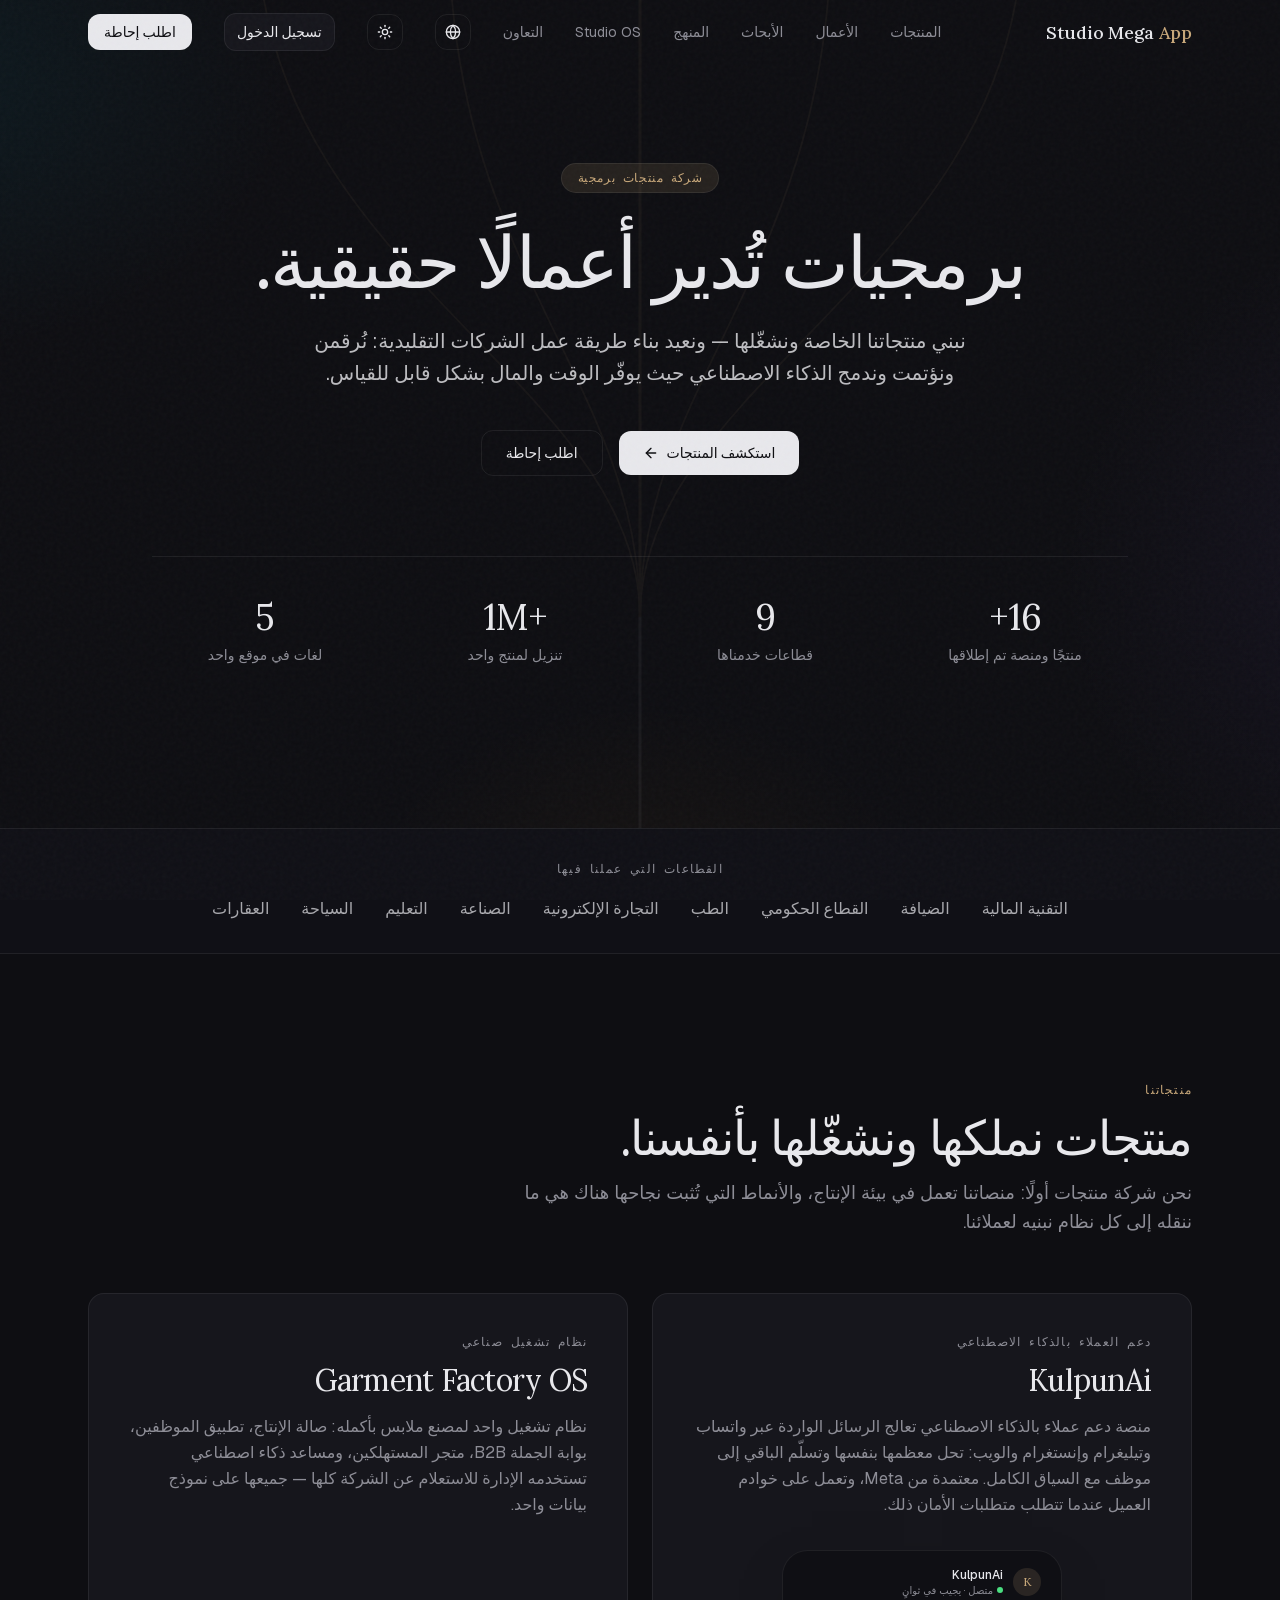
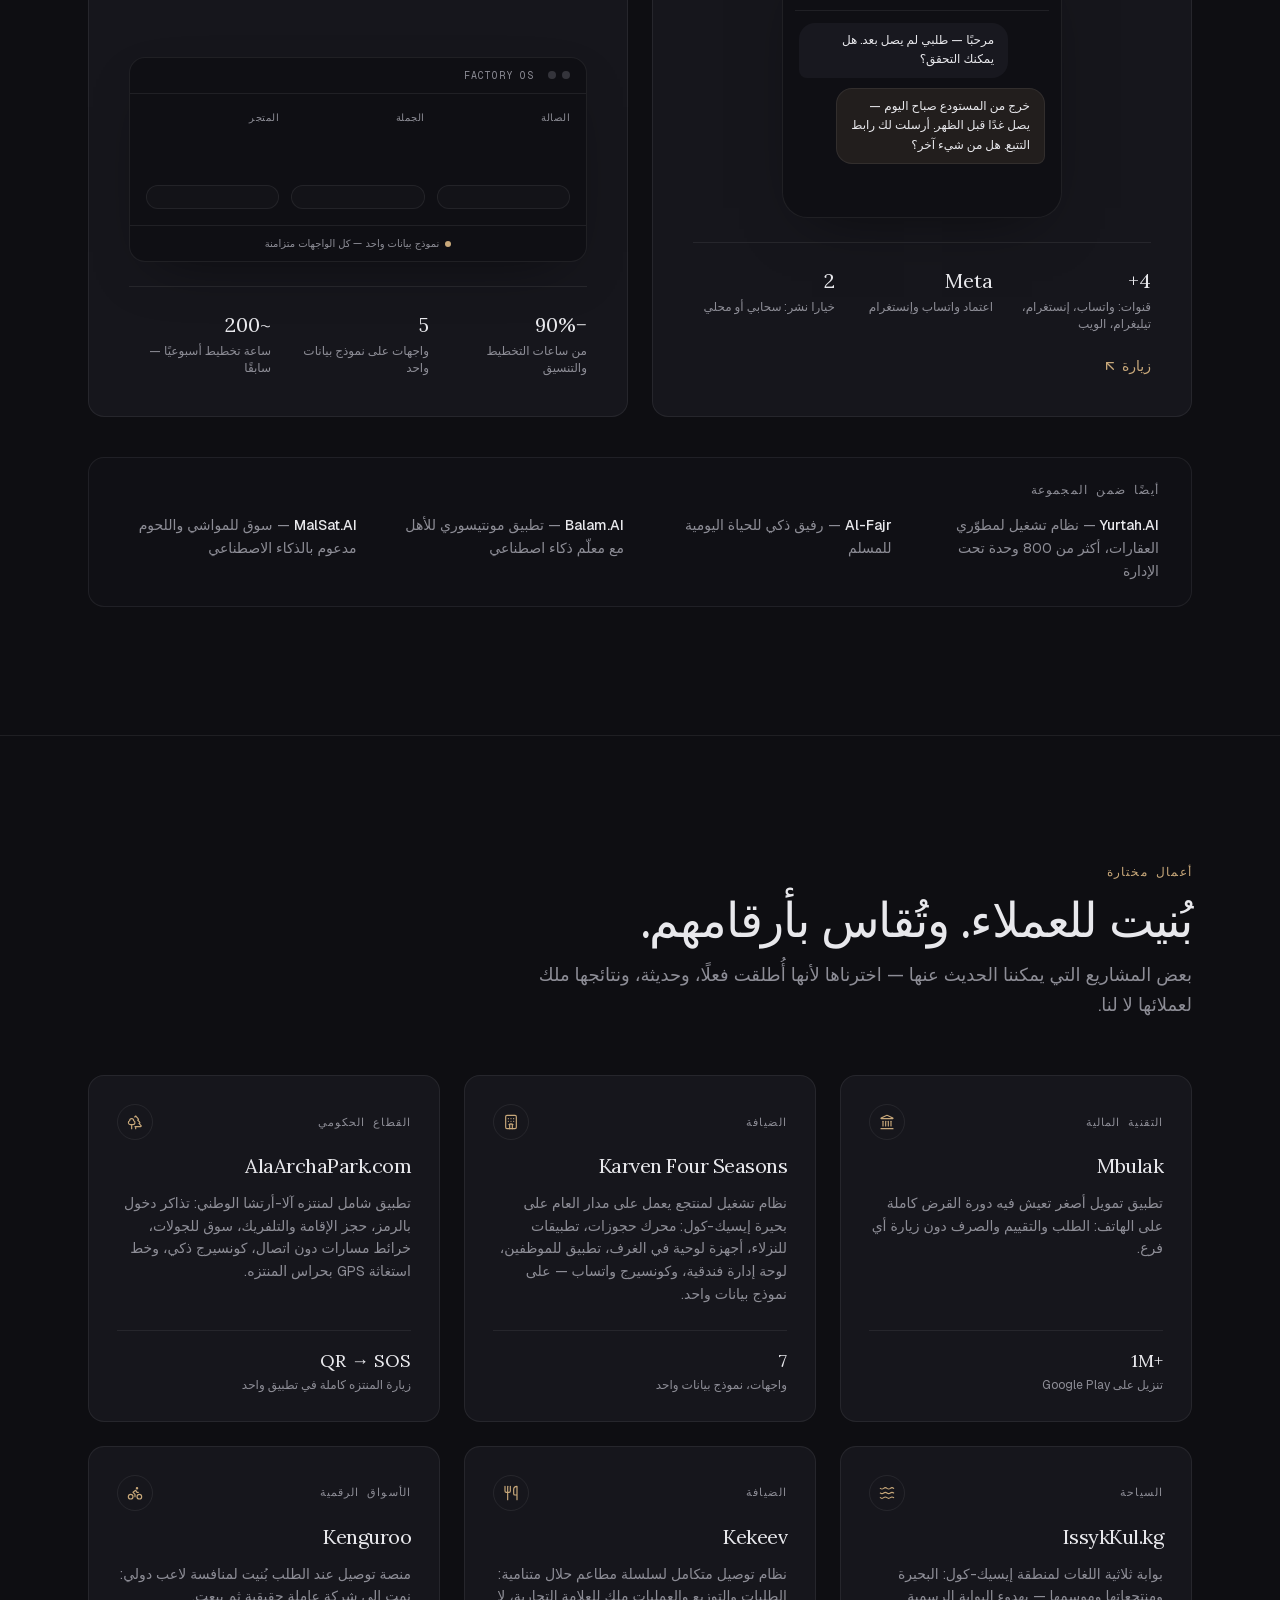
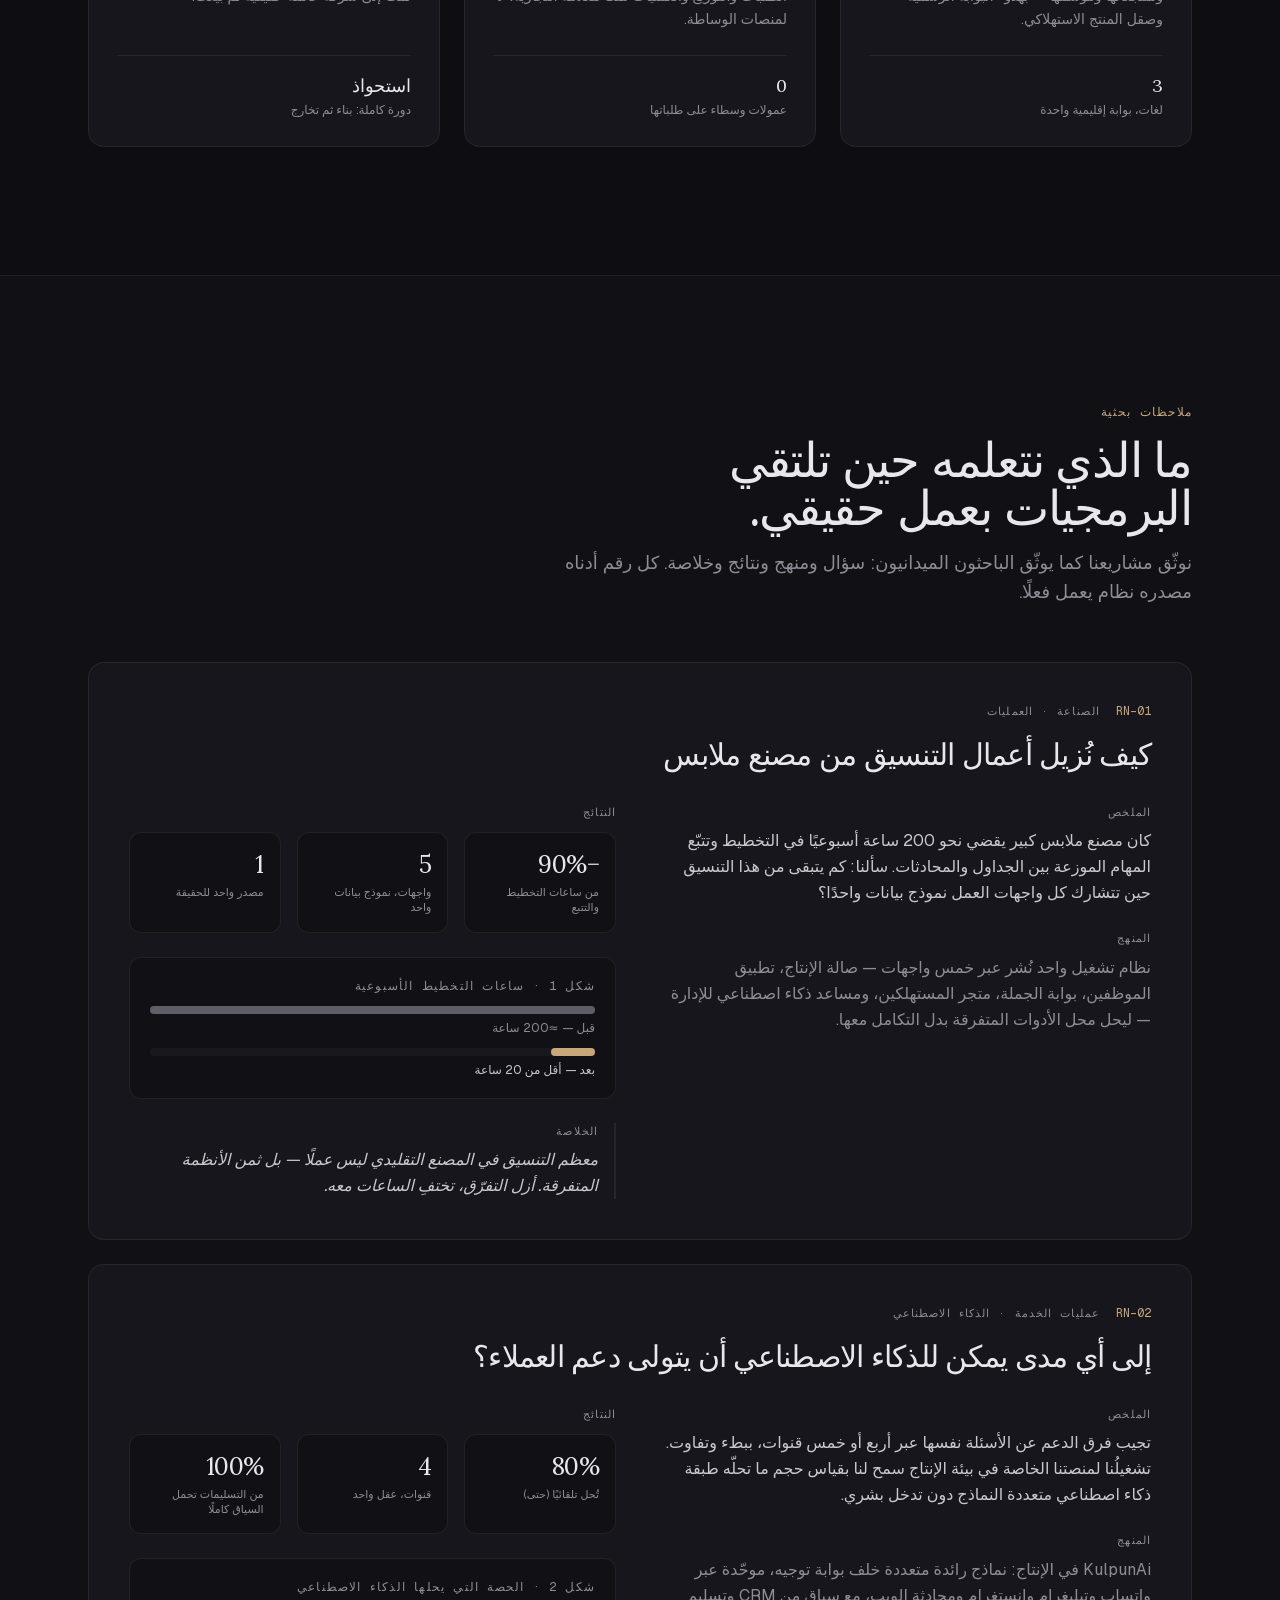
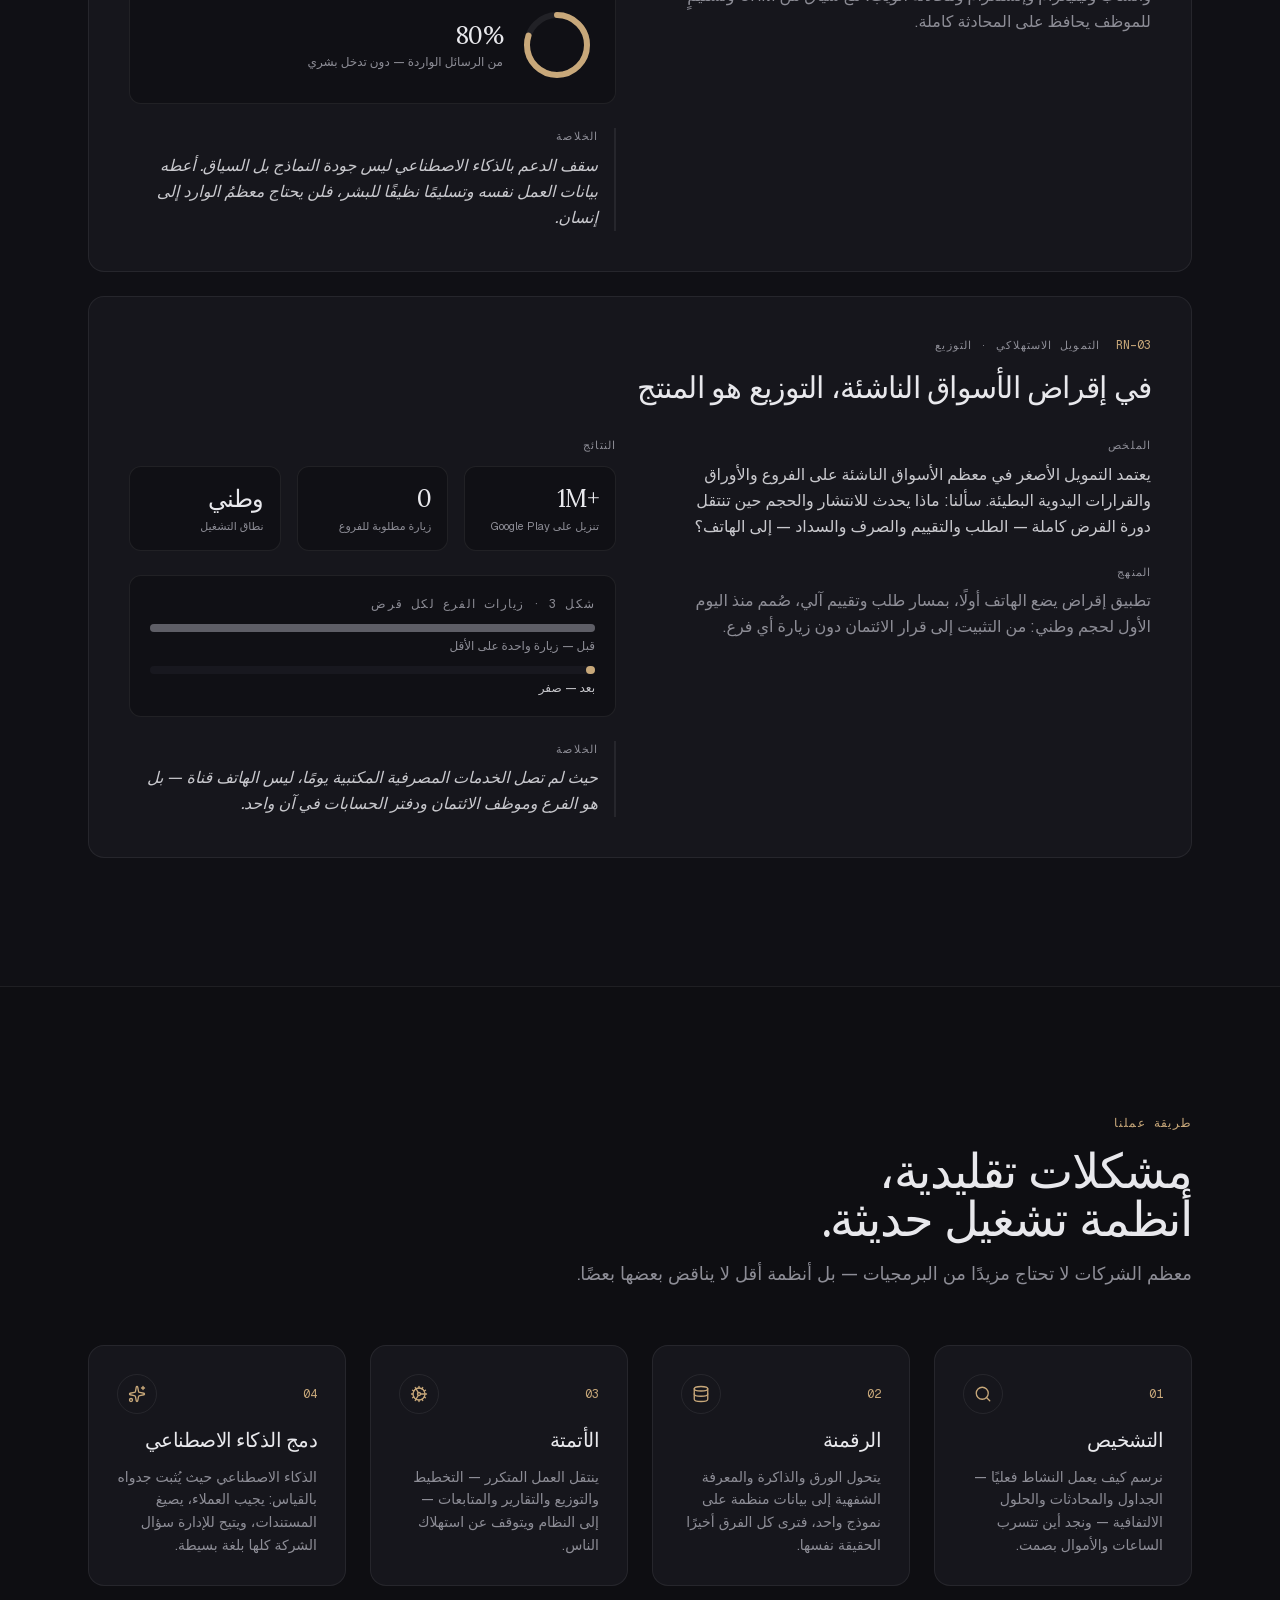
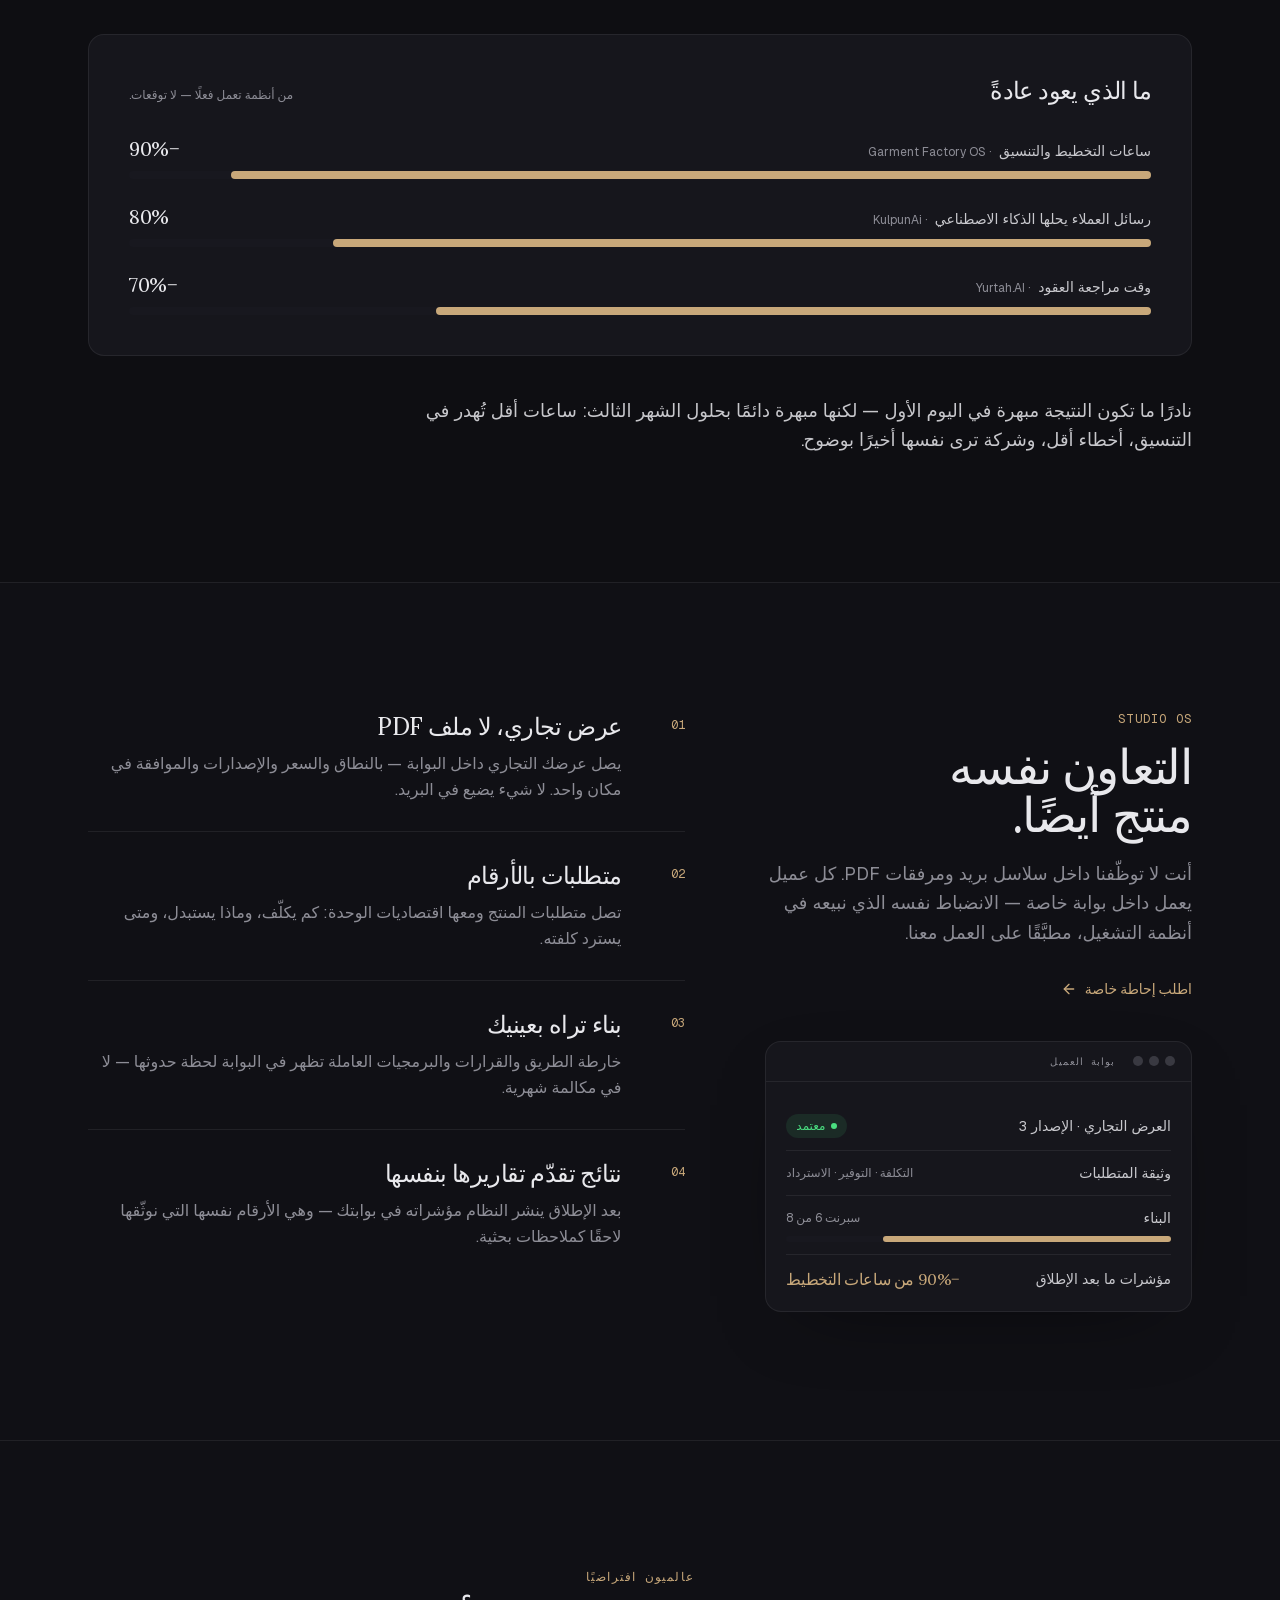
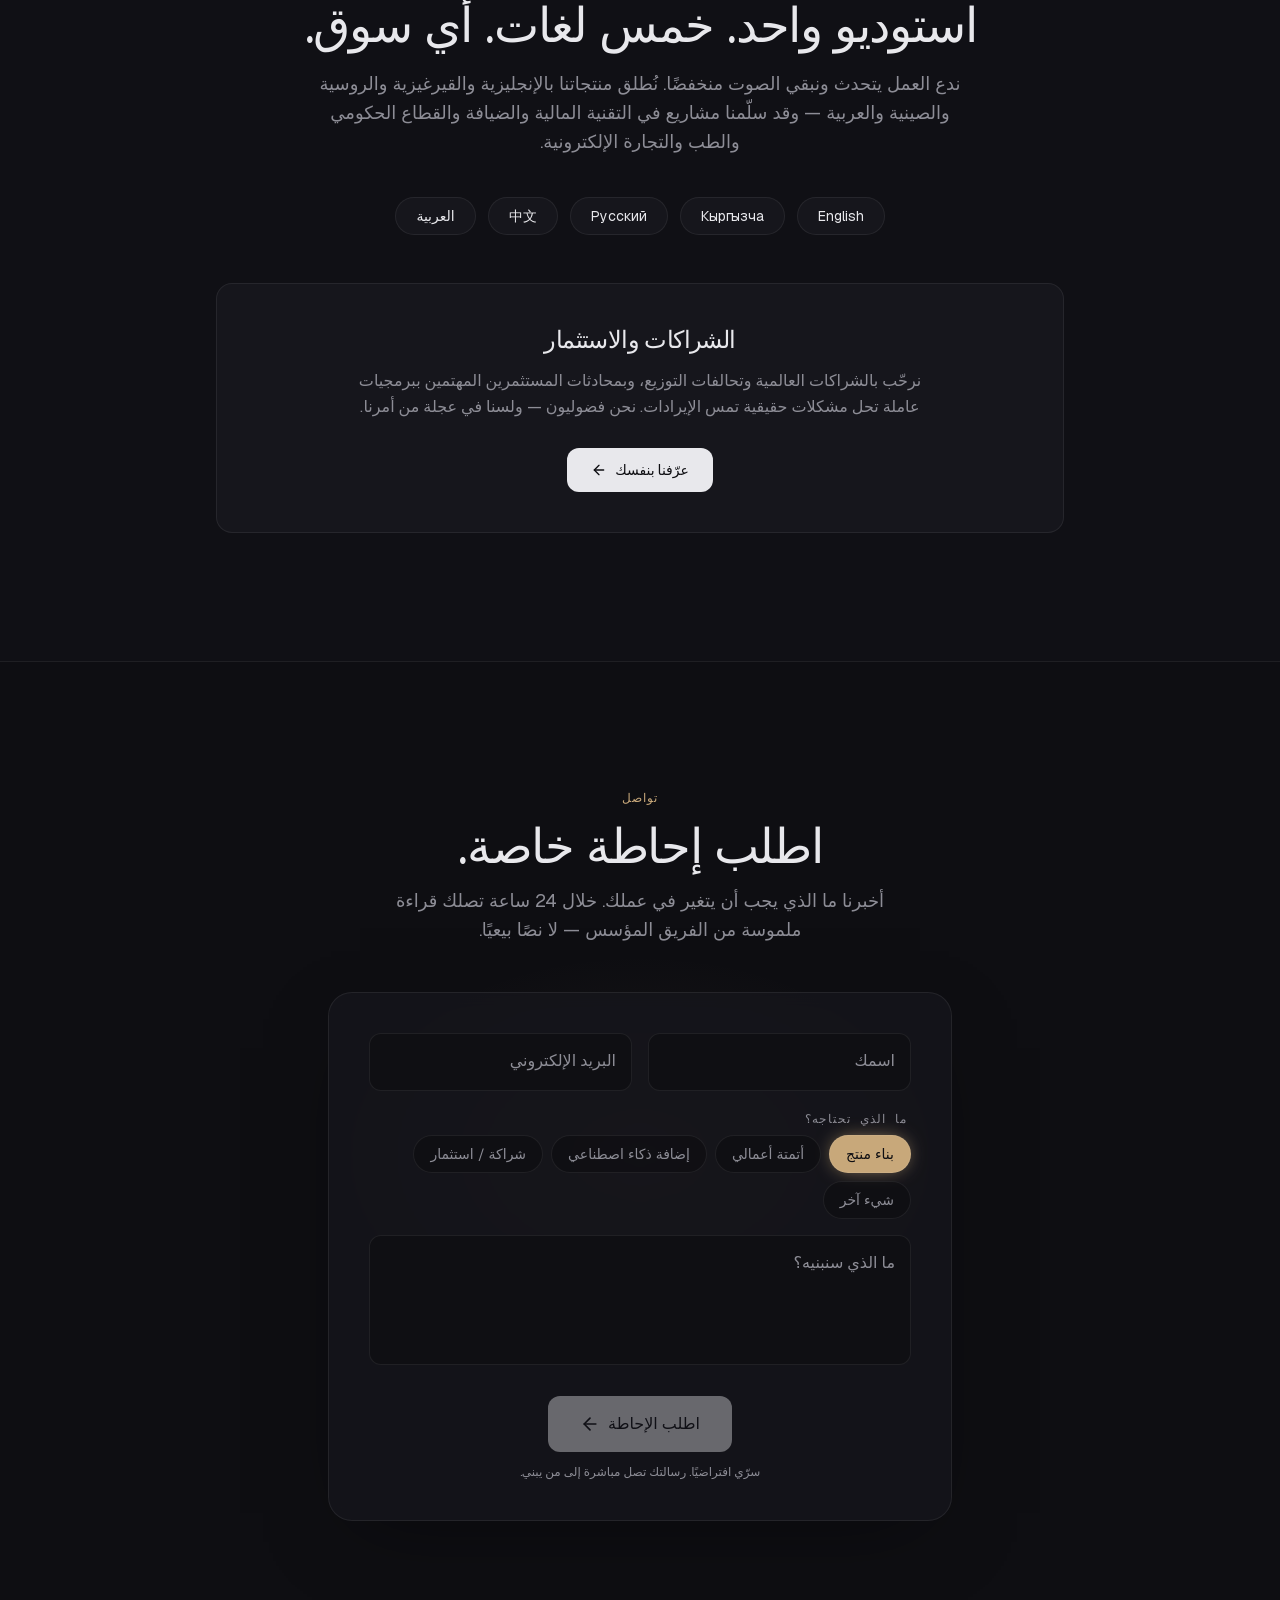
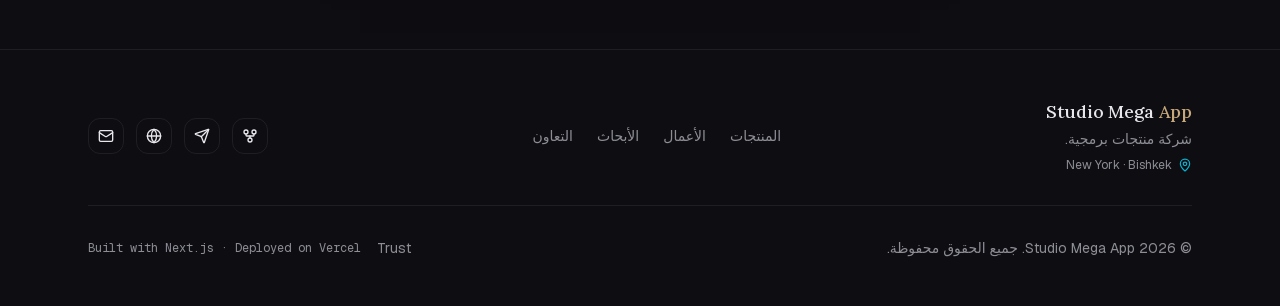
==== commit fb0b844d: "Apple icon PNG + fresh export Co-Authored-By: Claude Fable 5 <noreply@anthropic.com>" ====
--- a/ar/index.html
+++ b/ar/index.html
@@ -1 +1 @@
-<!DOCTYPE html><html lang="ar" dir="rtl" class="geist_e1c77e14-module__9VmjcW__variable geist_mono_6345a343-module__AiHuna__variable lora_10f9dab2-module__GYwaTW__variable h-full antialiased"><head><meta charSet="utf-8"/><meta name="viewport" content="width=device-width, initial-scale=1"/><link rel="preload" href="/_next/static/media/4fa387ec64143e14-s.p.0wkzw~je483f-.woff2" as="font" crossorigin="" type="font/woff2"/><link rel="preload" href="/_next/static/media/5e5dfa9e86f764b8-s.p.0o9~3wzuvo.a_.woff2" as="font" crossorigin="" type="font/woff2"/><link rel="preload" href="/_next/static/media/659720fbcac806cc-s.p.11sf0lfiq6c6p.woff2" as="font" crossorigin="" type="font/woff2"/><link rel="preload" href="/_next/static/media/71fbf9c08529c2a5-s.p.0s73vwibz65qg.woff2" as="font" crossorigin="" type="font/woff2"/><link rel="preload" href="/_next/static/media/797e433ab948586e-s.p.08e28id.o-okb.woff2" as="font" crossorigin="" type="font/woff2"/><link rel="preload" href="/_next/static/media/8a480f0b521d4e75-s.p.0jzbimsg8vl84.woff2" as="font" crossorigin="" type="font/woff2"/><link rel="preload" href="/_next/static/media/8c2eb9ceedecfc8e-s.p.0oeo8epbafgia.woff2" as="font" crossorigin="" type="font/woff2"/><link rel="preload" href="/_next/static/media/caa3a2e1cccd8315-s.p.09~u27dqhyhd6.woff2" as="font" crossorigin="" type="font/woff2"/><link rel="stylesheet" href="/_next/static/chunks/066tcoo3f~~na.css" data-precedence="next"/><link rel="stylesheet" href="/_next/static/chunks/0nj63.ib005nb.css" data-precedence="next"/><link rel="preload" as="script" fetchPriority="low" href="/_next/static/chunks/04_4irp13w-i3.js"/><script src="/_next/static/chunks/0bez-h9ml5vyg.js" async=""></script><script src="/_next/static/chunks/0xnqwa6d2t5md.js" async=""></script><script src="/_next/static/chunks/0ocuq__ahlhfw.js" async=""></script><script src="/_next/static/chunks/147waztulgip5.js" async=""></script><script src="/_next/static/chunks/turbopack-0utp4pz0fl~gm.js" async=""></script><script src="/_next/static/chunks/05c23t9ishq20.js" async=""></script><script src="/_next/static/chunks/034wfjuz0qajn.js" async=""></script><script src="/_next/static/chunks/09ukbqfoggvk2.js" async=""></script><script src="/_next/static/chunks/13dcgyqo1m1e3.js" async=""></script><script src="/_next/static/chunks/0dkbz3wiaq8b3.js" async=""></script><script src="/_next/static/chunks/16udjw3b5dzle.js" async=""></script><script src="/_next/static/chunks/03gfifbm-5k7y.js" async=""></script><script src="/_next/static/chunks/05r_1qjv088oh.js" async=""></script><script src="/_next/static/chunks/0~o~lifizh.n6.js" async=""></script><script src="/_next/static/chunks/11n60zcj-lmux.js" async=""></script><meta name="next-size-adjust" content=""/><title>Studio Mega App — شركة منتجات برمجية</title><meta name="description" content="Studio Mega App شركة منتجات برمجية. نبني منتجاتنا الخاصة — KulpunAi ونظام تشغيل مصانع الملابس — ونعيد بناء أعمال الشركات التقليدية بالبرمجيات والذكاء الاصطناعي: التقنية المالية، الضيافة، القطاع الحكومي، الطب، والتجارة الإلكترونية."/><meta name="author" content="Studio Mega App"/><meta name="keywords" content="شركة منتجات برمجية,دمج الذكاء الاصطناعي,أتمتة الأعمال,التحول الرقمي,نظام تشغيل للأعمال,دعم العملاء بالذكاء الاصطناعي,برمجيات مصانع الملابس,تطوير التقنية المالية,برمجيات الضيافة,المنصات الحكومية الرقمية,البرمجيات الطبية,منصات التجارة الإلكترونية,Studio Mega App"/><meta name="robots" content="index, follow"/><link rel="canonical" href="https://studiomega.app/ar"/><link rel="alternate" hrefLang="ky" href="https://studiomega.app/ky"/><link rel="alternate" hrefLang="ru" href="https://studiomega.app/ru"/><link rel="alternate" hrefLang="en" href="https://studiomega.app/en"/><link rel="alternate" hrefLang="zh" href="https://studiomega.app/zh"/><link rel="alternate" hrefLang="ar" href="https://studiomega.app/ar"/><link rel="alternate" hrefLang="x-default" href="https://studiomega.app/en"/><meta property="og:title" content="Studio Mega App — شركة منتجات برمجية"/><meta property="og:description" content="نبني منتجاتنا الخاصة ونعيد بناء طريقة عمل الشركات التقليدية: رقمنة وأتمتة ودمج للذكاء الاصطناعي حيث يوفّر الوقت والمال بشكل قابل للقياس."/><meta property="og:site_name" content="Studio Mega App"/><meta property="og:locale" content="ar_AE"/><meta property="og:image" content="https://studiomega.app/og.png"/><meta property="og:image:width" content="1200"/><meta property="og:image:height" content="630"/><meta property="og:type" content="website"/><meta name="twitter:card" content="summary_large_image"/><meta name="twitter:title" content="Studio Mega App — شركة منتجات برمجية"/><meta name="twitter:description" content="منتجات نملكها. أنظمة تشغيل للعملاء. ذكاء اصطناعي حيث يُثبت جدواه. English · Кыргызча · Русский · 中文 · العربية."/><meta name="twitter:image" content="https://studiomega.app/og.png"/><link rel="icon" href="/icon.svg?icon.05by4i9i37xe4.svg" sizes="any" type="image/svg+xml"/><script src="/_next/static/chunks/03~yq9q893hmn.js" noModule=""></script></head><body class="min-h-full flex flex-col"><div hidden=""><!--$--><!--/$--></div><script>((a,b,c,d,e,f,g,h)=>{let i=document.documentElement,j=["light","dark"];function k(b){var c;(Array.isArray(a)?a:[a]).forEach(a=>{let c="class"===a,d=c&&f?e.map(a=>f[a]||a):e;c?(i.classList.remove(...d),i.classList.add(f&&f[b]?f[b]:b)):i.setAttribute(a,b)}),c=b,h&&j.includes(c)&&(i.style.colorScheme=c)}if(d)k(d);else try{let a=localStorage.getItem(b)||c,d=g&&"system"===a?window.matchMedia("(prefers-color-scheme: dark)").matches?"dark":"light":a;k(d)}catch(a){}})("class","theme","dark",null,["light","dark"],null,false,true)</script><header class="fixed top-0 left-0 right-0 z-40 transition-all duration-300 bg-transparent"><nav class="max-w-6xl mx-auto px-4 sm:px-6 h-16 flex items-center justify-between"><a href="#" class="wordmark hover:text-accent transition-colors">Studio Mega <span class="text-accent">App</span></a><div class="hidden md:flex items-center gap-8"><a href="#products" class="text-sm text-muted-foreground hover:text-foreground transition-colors">المنتجات</a><a href="#work" class="text-sm text-muted-foreground hover:text-foreground transition-colors">الأعمال</a><a href="#research" class="text-sm text-muted-foreground hover:text-foreground transition-colors">الأبحاث</a><a href="#method" class="text-sm text-muted-foreground hover:text-foreground transition-colors">المنهج</a><a href="#os" class="text-sm text-muted-foreground hover:text-foreground transition-colors">Studio OS</a><a href="#contact" class="text-sm text-muted-foreground hover:text-foreground transition-colors">التعاون</a><div class="relative"><button class="w-9 h-9 flex items-center justify-center rounded-lg border border-border hover:bg-muted transition-colors disabled:opacity-50" aria-label="اختر اللغة"><svg xmlns="http://www.w3.org/2000/svg" width="24" height="24" viewBox="0 0 24 24" fill="none" stroke="currentColor" stroke-width="2" stroke-linecap="round" stroke-linejoin="round" class="lucide lucide-globe w-4 h-4" aria-hidden="true"><circle cx="12" cy="12" r="10"></circle><path d="M12 2a14.5 14.5 0 0 0 0 20 14.5 14.5 0 0 0 0-20"></path><path d="M2 12h20"></path></svg></button></div><div class="w-9 h-9"></div><a href="/en/portal" class="inline-flex items-center gap-1.5 rounded-lg border border-border bg-card px-3 py-2 text-sm font-medium text-foreground hover:border-accent/50 hover:text-accent transition-colors">تسجيل الدخول</a><a href="#contact" class="px-4 py-2 text-sm font-medium bg-foreground text-background rounded-lg hover:opacity-85 transition-opacity">اطلب إحاطة</a></div><div class="flex md:hidden items-center gap-3"><div class="relative"><button class="w-9 h-9 flex items-center justify-center rounded-lg border border-border hover:bg-muted transition-colors disabled:opacity-50" aria-label="اختر اللغة"><svg xmlns="http://www.w3.org/2000/svg" width="24" height="24" viewBox="0 0 24 24" fill="none" stroke="currentColor" stroke-width="2" stroke-linecap="round" stroke-linejoin="round" class="lucide lucide-globe w-4 h-4" aria-hidden="true"><circle cx="12" cy="12" r="10"></circle><path d="M12 2a14.5 14.5 0 0 0 0 20 14.5 14.5 0 0 0 0-20"></path><path d="M2 12h20"></path></svg></button></div><div class="w-9 h-9"></div><button class="w-9 h-9 flex items-center justify-center rounded-lg border border-border hover:bg-muted transition-colors" aria-label="القائمة"><svg xmlns="http://www.w3.org/2000/svg" width="24" height="24" viewBox="0 0 24 24" fill="none" stroke="currentColor" stroke-width="2" stroke-linecap="round" stroke-linejoin="round" class="lucide lucide-menu w-4 h-4" aria-hidden="true"><path d="M4 5h16"></path><path d="M4 12h16"></path><path d="M4 19h16"></path></svg></button></div></nav></header><main class="flex-1"><section class="relative min-h-[92vh] flex items-center overflow-hidden"><div class="gradient-mesh"></div><svg aria-hidden="true" class="absolute left-1/2 top-1/2 -z-0 h-[130%] w-auto -translate-x-1/2 -translate-y-1/2 opacity-[0.05]" viewBox="0 0 800 900" fill="none"><path d="M 80 40 C 80 330, 400 420, 400 620" stroke="var(--accent)" stroke-width="1.5"></path><path d="M 240 40 C 240 330, 400 420, 400 620" stroke="var(--accent)" stroke-width="1.5"></path><path d="M 400 40 C 400 330, 400 420, 400 620" stroke="var(--accent)" stroke-width="2.5"></path><path d="M 560 40 C 560 330, 400 420, 400 620" stroke="var(--accent)" stroke-width="1.5"></path><path d="M 720 40 C 720 330, 400 420, 400 620" stroke="var(--accent)" stroke-width="1.5"></path><path d="M 400 620 L 400 860" stroke="var(--foreground)" stroke-width="2.5"></path><circle cx="80" cy="40" r="4" fill="var(--accent)"></circle><circle cx="240" cy="40" r="4" fill="var(--accent)"></circle><circle cx="400" cy="40" r="4" fill="var(--accent)"></circle><circle cx="560" cy="40" r="4" fill="var(--accent)"></circle><circle cx="720" cy="40" r="4" fill="var(--accent)"></circle></svg><div class="relative z-10 w-full max-w-5xl mx-auto px-4 sm:px-6 py-32 text-center"><div style="opacity:0;transform:translateY(16px)"><span class="inline-flex items-center gap-2 px-4 py-1.5 text-xs font-mono font-medium tracking-wider uppercase text-accent bg-accent-glow border border-accent/20 rounded-full">شركة منتجات برمجية</span></div><h1 class="mt-8 font-serif text-4xl sm:text-6xl md:text-7xl font-medium tracking-tight leading-[1.05] text-balance" style="opacity:0;transform:translateY(16px)">برمجيات تُدير أعمالًا حقيقية.</h1><p class="mt-6 mx-auto max-w-2xl text-lg sm:text-xl text-foreground/80 leading-relaxed text-balance">نبني منتجاتنا الخاصة ونشغّلها — ونعيد بناء طريقة عمل الشركات التقليدية: نُرقمن ونؤتمت وندمج الذكاء الاصطناعي حيث يوفّر الوقت والمال بشكل قابل للقياس.</p><div class="mt-10 flex flex-col sm:flex-row items-center justify-center gap-4" style="opacity:0;transform:translateY(16px)"><a href="#products" class="relative inline-flex items-center justify-center gap-2 group px-6 py-3 text-sm font-medium bg-foreground text-background rounded-lg hover:opacity-90 transition-opacity" style="transform:none">استكشف المنتجات<svg xmlns="http://www.w3.org/2000/svg" width="24" height="24" viewBox="0 0 24 24" fill="none" stroke="currentColor" stroke-width="2" stroke-linecap="round" stroke-linejoin="round" class="lucide lucide-arrow-right w-4 h-4 group-hover:translate-x-0.5 transition-transform rtl:rotate-180" aria-hidden="true"><path d="M5 12h14"></path><path d="m12 5 7 7-7 7"></path></svg></a><a href="#contact" class="relative inline-flex items-center justify-center gap-2 px-6 py-3 text-sm font-medium border border-border rounded-lg hover:bg-muted transition-colors" style="transform:none">اطلب إحاطة</a></div><dl class="mt-20 grid grid-cols-2 md:grid-cols-4 gap-x-6 gap-y-10 border-t border-border pt-10" style="opacity:0"><div><dd class="font-serif text-3xl sm:text-4xl tracking-tight">16+</dd><dt class="mt-2 text-xs sm:text-sm text-muted-foreground">منتجًا ومنصة تم إطلاقها</dt></div><div><dd class="font-serif text-3xl sm:text-4xl tracking-tight">9</dd><dt class="mt-2 text-xs sm:text-sm text-muted-foreground">قطاعات خدمناها</dt></div><div><dd class="font-serif text-3xl sm:text-4xl tracking-tight">+1M</dd><dt class="mt-2 text-xs sm:text-sm text-muted-foreground">تنزيل لمنتج واحد</dt></div><div><dd class="font-serif text-3xl sm:text-4xl tracking-tight">5</dd><dt class="mt-2 text-xs sm:text-sm text-muted-foreground">لغات في موقع واحد</dt></div></dl></div></section><section class="border-y border-border bg-card/40"><div class="max-w-6xl mx-auto px-4 sm:px-6 py-8"><p class="text-center text-xs font-mono uppercase tracking-widest text-muted-foreground">القطاعات التي عملنا فيها</p><ul class="mt-5 flex flex-wrap justify-center gap-x-8 gap-y-3"><li class="text-sm sm:text-base text-foreground/70 font-medium">التقنية المالية</li><li class="text-sm sm:text-base text-foreground/70 font-medium">الضيافة</li><li class="text-sm sm:text-base text-foreground/70 font-medium">القطاع الحكومي</li><li class="text-sm sm:text-base text-foreground/70 font-medium">الطب</li><li class="text-sm sm:text-base text-foreground/70 font-medium">التجارة الإلكترونية</li><li class="text-sm sm:text-base text-foreground/70 font-medium">الصناعة</li><li class="text-sm sm:text-base text-foreground/70 font-medium">التعليم</li><li class="text-sm sm:text-base text-foreground/70 font-medium">السياحة</li><li class="text-sm sm:text-base text-foreground/70 font-medium">العقارات</li></ul></div></section><section id="products" class="relative py-24 sm:py-32"><div class="max-w-6xl mx-auto px-4 sm:px-6"><p class="text-xs font-mono uppercase tracking-widest text-accent">منتجاتنا</p><h2 class="mt-4 font-serif text-3xl sm:text-5xl font-medium tracking-tight max-w-2xl text-balance">منتجات نملكها ونشغّلها بأنفسنا.</h2><p class="mt-4 max-w-2xl text-base sm:text-lg text-muted-foreground leading-relaxed">نحن شركة منتجات أولًا: منصاتنا تعمل في بيئة الإنتاج، والأنماط التي تُثبت نجاحها هناك هي ما ننقله إلى كل نظام نبنيه لعملائنا.</p><div class="mt-14 grid gap-6 lg:grid-cols-2"><article class="group relative flex flex-col rounded-2xl border border-border bg-card p-8 sm:p-10 hover:bg-card-hover transition-colors" style="opacity:0;transform:translateY(24px)"><p class="text-xs font-mono uppercase tracking-widest text-muted-foreground">دعم العملاء بالذكاء الاصطناعي</p><h3 class="mt-3 font-serif text-2xl sm:text-3xl tracking-tight">KulpunAi</h3><p class="mt-4 text-sm sm:text-base text-muted-foreground leading-relaxed flex-1">منصة دعم عملاء بالذكاء الاصطناعي تعالج الرسائل الواردة عبر واتساب وتيليغرام وإنستغرام والويب: تحل معظمها بنفسها وتسلّم الباقي إلى موظف مع السياق الكامل. معتمدة من Meta، وتعمل على خوادم العميل عندما تتطلب متطلبات الأمان ذلك.</p><div class="mt-8"><div class="mx-auto w-full max-w-[280px] rounded-[1.6rem] border border-border bg-background/70 p-3 shadow-[0_20px_60px_-30px_rgba(0,0,0,0.6)]" aria-hidden="true"><div class="flex items-center gap-2.5 border-b border-border px-2 pb-3 pt-1"><span class="flex h-7 w-7 items-center justify-center rounded-full bg-accent/15 font-serif text-xs text-accent">K</span><div class="flex-1"><p class="text-xs font-medium">KulpunAi</p><p class="flex items-center gap-1 text-[10px] text-muted-foreground"><span class="h-1.5 w-1.5 rounded-full bg-signal-ok"></span>متصل · يجيب في ثوانٍ</p></div></div><div class="space-y-2.5 px-1 py-3"><div class="ms-auto w-fit max-w-[85%] rounded-2xl rounded-ee-md bg-muted px-3.5 py-2 text-xs leading-relaxed" style="opacity:0;transform:translateY(8px)">مرحبًا — طلبي لم يصل بعد. هل يمكنك التحقق؟</div><div class="me-auto w-fit max-w-[85%] rounded-2xl rounded-es-md border border-accent/25 bg-accent/10 px-3.5 py-2 text-xs leading-relaxed" style="opacity:0;transform:translateY(8px)">خرج من المستودع صباح اليوم — يصل غدًا قبل الظهر. أرسلت لك رابط التتبع. هل من شيء آخر؟</div><p class="flex items-center justify-center gap-1.5 pt-1 text-[10px] text-muted-foreground" style="opacity:0"><span class="h-1.5 w-1.5 rounded-full bg-signal-ok"></span>حلّه الذكاء الاصطناعي — دون تدخل بشري</p></div></div></div><dl class="mt-6 grid grid-cols-3 gap-4 border-t border-border pt-6"><div><dd class="font-serif text-lg sm:text-xl">4+</dd><dt class="mt-1 text-[11px] sm:text-xs text-muted-foreground leading-snug">قنوات: واتساب، إنستغرام، تيليغرام، الويب</dt></div><div><dd class="font-serif text-lg sm:text-xl">Meta</dd><dt class="mt-1 text-[11px] sm:text-xs text-muted-foreground leading-snug">اعتماد واتساب وإنستغرام</dt></div><div><dd class="font-serif text-lg sm:text-xl">2</dd><dt class="mt-1 text-[11px] sm:text-xs text-muted-foreground leading-snug">خيارا نشر: سحابي أو محلي</dt></div></dl><a href="https://kulpunai.com" target="_blank" rel="noopener noreferrer" class="mt-6 inline-flex items-center gap-1 text-sm font-medium text-accent hover:underline">زيارة<svg xmlns="http://www.w3.org/2000/svg" width="24" height="24" viewBox="0 0 24 24" fill="none" stroke="currentColor" stroke-width="2" stroke-linecap="round" stroke-linejoin="round" class="lucide lucide-arrow-up-right w-4 h-4 rtl:-scale-x-100" aria-hidden="true"><path d="M7 7h10v10"></path><path d="M7 17 17 7"></path></svg><span class="absolute inset-0" aria-hidden="true"></span></a></article><article class="group relative flex flex-col rounded-2xl border border-border bg-card p-8 sm:p-10 hover:bg-card-hover transition-colors" style="opacity:0;transform:translateY(24px)"><p class="text-xs font-mono uppercase tracking-widest text-muted-foreground">نظام تشغيل صناعي</p><h3 class="mt-3 font-serif text-2xl sm:text-3xl tracking-tight">Garment Factory OS</h3><p class="mt-4 text-sm sm:text-base text-muted-foreground leading-relaxed flex-1">نظام تشغيل واحد لمصنع ملابس بأكمله: صالة الإنتاج، تطبيق الموظفين، بوابة الجملة B2B، متجر المستهلكين، ومساعد ذكاء اصطناعي تستخدمه الإدارة للاستعلام عن الشركة كلها — جميعها على نموذج بيانات واحد.</p><div class="mt-8"><div class="overflow-hidden rounded-2xl border border-border bg-background/70 shadow-[0_20px_60px_-30px_rgba(0,0,0,0.6)]" aria-hidden="true"><div class="flex items-center gap-1.5 border-b border-border px-4 py-2.5"><span class="h-2 w-2 rounded-full bg-muted-foreground/30"></span><span class="h-2 w-2 rounded-full bg-muted-foreground/30"></span><span class="ms-2 font-mono text-[10px] uppercase tracking-widest text-muted-foreground">Factory OS</span></div><div class="grid grid-cols-3 gap-3 p-4"><div><p class="mb-2 truncate font-mono text-[10px] uppercase tracking-wider text-muted-foreground">الصالة</p><div class="space-y-2"><div class="rounded-lg border border-accent/30 bg-accent/10 px-2.5 py-2" style="opacity:0;transform:translateY(8px)"><p class="truncate text-[11px] font-medium">طلب ‎#1042</p><div class="mt-1.5 h-1 rounded-full bg-muted"><div class="h-1 rounded-full bg-accent" style="width:0px"></div></div></div><div class="h-6 rounded-lg border border-border bg-card/60"></div></div></div><div><p class="mb-2 truncate font-mono text-[10px] uppercase tracking-wider text-muted-foreground">الجملة</p><div class="space-y-2"><div class="rounded-lg border border-accent/30 bg-accent/10 px-2.5 py-2" style="opacity:0;transform:translateY(8px)"><p class="truncate text-[11px] font-medium">طلب ‎#1042</p><div class="mt-1.5 h-1 rounded-full bg-muted"><div class="h-1 rounded-full bg-accent" style="width:0px"></div></div></div><div class="h-6 rounded-lg border border-border bg-card/60"></div></div></div><div><p class="mb-2 truncate font-mono text-[10px] uppercase tracking-wider text-muted-foreground">المتجر</p><div class="space-y-2"><div class="rounded-lg border border-accent/30 bg-accent/10 px-2.5 py-2" style="opacity:0;transform:translateY(8px)"><p class="truncate text-[11px] font-medium">طلب ‎#1042</p><div class="mt-1.5 h-1 rounded-full bg-muted"><div class="h-1 rounded-full bg-accent" style="width:0px"></div></div></div><div class="h-6 rounded-lg border border-border bg-card/60"></div></div></div></div><p class="flex items-center justify-center gap-1.5 border-t border-border px-4 py-2.5 text-[10px] text-muted-foreground"><span class="h-1.5 w-1.5 rounded-full bg-accent"></span>نموذج بيانات واحد — كل الواجهات متزامنة</p></div></div><dl class="mt-6 grid grid-cols-3 gap-4 border-t border-border pt-6"><div><dd class="font-serif text-lg sm:text-xl">−90%</dd><dt class="mt-1 text-[11px] sm:text-xs text-muted-foreground leading-snug">من ساعات التخطيط والتنسيق</dt></div><div><dd class="font-serif text-lg sm:text-xl">5</dd><dt class="mt-1 text-[11px] sm:text-xs text-muted-foreground leading-snug">واجهات على نموذج بيانات واحد</dt></div><div><dd class="font-serif text-lg sm:text-xl">~200</dd><dt class="mt-1 text-[11px] sm:text-xs text-muted-foreground leading-snug">ساعة تخطيط أسبوعيًا — سابقًا</dt></div></dl></article></div><div class="mt-10 rounded-2xl border border-border bg-card/40 px-6 py-6 sm:px-8"><p class="text-xs font-mono uppercase tracking-widest text-muted-foreground">أيضًا ضمن المجموعة</p><ul class="mt-4 grid gap-x-8 gap-y-3 sm:grid-cols-2 lg:grid-cols-4"><li class="text-sm leading-relaxed"><span class="font-medium">Yurtah.AI</span><span class="text-muted-foreground"> — <!-- -->نظام تشغيل لمطوّري العقارات، أكثر من 800 وحدة تحت الإدارة</span></li><li class="text-sm leading-relaxed"><span class="font-medium">Al-Fajr</span><span class="text-muted-foreground"> — <!-- -->رفيق ذكي للحياة اليومية للمسلم</span></li><li class="text-sm leading-relaxed"><span class="font-medium">Balam.AI</span><span class="text-muted-foreground"> — <!-- -->تطبيق مونتيسوري للأهل مع معلّم ذكاء اصطناعي</span></li><li class="text-sm leading-relaxed"><span class="font-medium">MalSat.AI</span><span class="text-muted-foreground"> — <!-- -->سوق للمواشي واللحوم مدعوم بالذكاء الاصطناعي</span></li></ul></div></div></section><section id="work" class="relative py-24 sm:py-32 border-t border-border"><div class="max-w-6xl mx-auto px-4 sm:px-6"><p class="text-xs font-mono uppercase tracking-widest text-accent">أعمال مختارة</p><h2 class="mt-4 font-serif text-3xl sm:text-5xl font-medium tracking-tight max-w-2xl text-balance">بُنيت للعملاء. وتُقاس بأرقامهم.</h2><p class="mt-4 max-w-2xl text-base sm:text-lg text-muted-foreground leading-relaxed">بعض المشاريع التي يمكننا الحديث عنها — اخترناها لأنها أُطلقت فعلًا، وحديثة، ونتائجها ملك لعملائها لا لنا.</p><div class="mt-14 grid gap-6 sm:grid-cols-2 lg:grid-cols-3"><article class="flex flex-col rounded-2xl border border-border bg-card p-7 hover:bg-card-hover transition-colors" style="opacity:0;transform:translateY(24px)"><div class="flex items-center justify-between gap-3"><p class="text-[11px] font-mono uppercase tracking-widest text-muted-foreground">التقنية المالية</p><span class="flex h-9 w-9 items-center justify-center rounded-full border border-border text-accent"><svg xmlns="http://www.w3.org/2000/svg" width="24" height="24" viewBox="0 0 24 24" fill="none" stroke="currentColor" stroke-width="1.75" stroke-linecap="round" stroke-linejoin="round" class="lucide lucide-landmark h-4 w-4" aria-hidden="true"><path d="M10 18v-7"></path><path d="M11.12 2.198a2 2 0 0 1 1.76.006l7.866 3.847c.476.233.31.949-.22.949H3.474c-.53 0-.695-.716-.22-.949z"></path><path d="M14 18v-7"></path><path d="M18 18v-7"></path><path d="M3 22h18"></path><path d="M6 18v-7"></path></svg></span></div><h3 class="mt-3 font-serif text-xl tracking-tight">Mbulak</h3><p class="mt-3 text-sm text-muted-foreground leading-relaxed flex-1">تطبيق تمويل أصغر تعيش فيه دورة القرض كاملة على الهاتف: الطلب والتقييم والصرف دون زيارة أي فرع.</p><div class="mt-6 border-t border-border pt-4"><p class="font-serif text-lg">+1M</p><p class="mt-0.5 text-xs text-muted-foreground">تنزيل على Google Play</p></div></article><article class="flex flex-col rounded-2xl border border-border bg-card p-7 hover:bg-card-hover transition-colors" style="opacity:0;transform:translateY(24px)"><div class="flex items-center justify-between gap-3"><p class="text-[11px] font-mono uppercase tracking-widest text-muted-foreground">الضيافة</p><span class="flex h-9 w-9 items-center justify-center rounded-full border border-border text-accent"><svg xmlns="http://www.w3.org/2000/svg" width="24" height="24" viewBox="0 0 24 24" fill="none" stroke="currentColor" stroke-width="1.75" stroke-linecap="round" stroke-linejoin="round" class="lucide lucide-hotel h-4 w-4" aria-hidden="true"><path d="M10 22v-6.57"></path><path d="M12 11h.01"></path><path d="M12 7h.01"></path><path d="M14 15.43V22"></path><path d="M15 16a5 5 0 0 0-6 0"></path><path d="M16 11h.01"></path><path d="M16 7h.01"></path><path d="M8 11h.01"></path><path d="M8 7h.01"></path><rect x="4" y="2" width="16" height="20" rx="2"></rect></svg></span></div><h3 class="mt-3 font-serif text-xl tracking-tight">Karven Four Seasons</h3><p class="mt-3 text-sm text-muted-foreground leading-relaxed flex-1">نظام تشغيل لمنتجع يعمل على مدار العام على بحيرة إيسيك-كول: محرك حجوزات، تطبيقات للنزلاء، أجهزة لوحية في الغرف، تطبيق للموظفين، لوحة إدارة فندقية، وكونسيرج واتساب — على نموذج بيانات واحد.</p><div class="mt-6 border-t border-border pt-4"><p class="font-serif text-lg">7</p><p class="mt-0.5 text-xs text-muted-foreground">واجهات، نموذج بيانات واحد</p></div></article><article class="flex flex-col rounded-2xl border border-border bg-card p-7 hover:bg-card-hover transition-colors" style="opacity:0;transform:translateY(24px)"><div class="flex items-center justify-between gap-3"><p class="text-[11px] font-mono uppercase tracking-widest text-muted-foreground">القطاع الحكومي</p><span class="flex h-9 w-9 items-center justify-center rounded-full border border-border text-accent"><svg xmlns="http://www.w3.org/2000/svg" width="24" height="24" viewBox="0 0 24 24" fill="none" stroke="currentColor" stroke-width="1.75" stroke-linecap="round" stroke-linejoin="round" class="lucide lucide-trees h-4 w-4" aria-hidden="true"><path d="M10 10v.2A3 3 0 0 1 8.9 16H5a3 3 0 0 1-1-5.8V10a3 3 0 0 1 6 0Z"></path><path d="M7 16v6"></path><path d="M13 19v3"></path><path d="M12 19h8.3a1 1 0 0 0 .7-1.7L18 14h.3a1 1 0 0 0 .7-1.7L16 9h.2a1 1 0 0 0 .8-1.7L13 3l-1.4 1.5"></path></svg></span></div><h3 class="mt-3 font-serif text-xl tracking-tight">AlaArchaPark.com</h3><p class="mt-3 text-sm text-muted-foreground leading-relaxed flex-1">تطبيق شامل لمنتزه آلا-أرتشا الوطني: تذاكر دخول بالرمز، حجز الإقامة والتلفريك، سوق للجولات، خرائط مسارات دون اتصال، كونسيرج ذكي، وخط استغاثة GPS بحراس المنتزه.</p><div class="mt-6 border-t border-border pt-4"><p class="font-serif text-lg">QR → SOS</p><p class="mt-0.5 text-xs text-muted-foreground">زيارة المنتزه كاملة في تطبيق واحد</p></div></article><article class="flex flex-col rounded-2xl border border-border bg-card p-7 hover:bg-card-hover transition-colors" style="opacity:0;transform:translateY(24px)"><div class="flex items-center justify-between gap-3"><p class="text-[11px] font-mono uppercase tracking-widest text-muted-foreground">السياحة</p><span class="flex h-9 w-9 items-center justify-center rounded-full border border-border text-accent"><svg xmlns="http://www.w3.org/2000/svg" width="24" height="24" viewBox="0 0 24 24" fill="none" stroke="currentColor" stroke-width="1.75" stroke-linecap="round" stroke-linejoin="round" class="lucide lucide-waves-horizontal h-4 w-4" aria-hidden="true"><path d="M2 12q2.5 2 5 0t5 0 5 0 5 0"></path><path d="M2 19q2.5 2 5 0t5 0 5 0 5 0"></path><path d="M2 5q2.5 2 5 0t5 0 5 0 5 0"></path></svg></span></div><h3 class="mt-3 font-serif text-xl tracking-tight">IssykKul.kg</h3><p class="mt-3 text-sm text-muted-foreground leading-relaxed flex-1">بوابة ثلاثية اللغات لمنطقة إيسيك-كول: البحيرة ومنتجعاتها وموسمها — بهدوء البوابة الرسمية وصقل المنتج الاستهلاكي.</p><div class="mt-6 border-t border-border pt-4"><p class="font-serif text-lg">3</p><p class="mt-0.5 text-xs text-muted-foreground">لغات، بوابة إقليمية واحدة</p></div></article><article class="flex flex-col rounded-2xl border border-border bg-card p-7 hover:bg-card-hover transition-colors" style="opacity:0;transform:translateY(24px)"><div class="flex items-center justify-between gap-3"><p class="text-[11px] font-mono uppercase tracking-widest text-muted-foreground">الضيافة</p><span class="flex h-9 w-9 items-center justify-center rounded-full border border-border text-accent"><svg xmlns="http://www.w3.org/2000/svg" width="24" height="24" viewBox="0 0 24 24" fill="none" stroke="currentColor" stroke-width="1.75" stroke-linecap="round" stroke-linejoin="round" class="lucide lucide-utensils h-4 w-4" aria-hidden="true"><path d="M3 2v7c0 1.1.9 2 2 2h4a2 2 0 0 0 2-2V2"></path><path d="M7 2v20"></path><path d="M21 15V2a5 5 0 0 0-5 5v6c0 1.1.9 2 2 2h3Zm0 0v7"></path></svg></span></div><h3 class="mt-3 font-serif text-xl tracking-tight">Kekeev</h3><p class="mt-3 text-sm text-muted-foreground leading-relaxed flex-1">نظام توصيل متكامل لسلسلة مطاعم حلال متنامية: الطلبات والتوزيع والعمليات ملك للعلامة التجارية، لا لمنصات الوساطة.</p><div class="mt-6 border-t border-border pt-4"><p class="font-serif text-lg">0</p><p class="mt-0.5 text-xs text-muted-foreground">عمولات وسطاء على طلباتها</p></div></article><article class="flex flex-col rounded-2xl border border-border bg-card p-7 hover:bg-card-hover transition-colors" style="opacity:0;transform:translateY(24px)"><div class="flex items-center justify-between gap-3"><p class="text-[11px] font-mono uppercase tracking-widest text-muted-foreground">الأسواق الرقمية</p><span class="flex h-9 w-9 items-center justify-center rounded-full border border-border text-accent"><svg xmlns="http://www.w3.org/2000/svg" width="24" height="24" viewBox="0 0 24 24" fill="none" stroke="currentColor" stroke-width="1.75" stroke-linecap="round" stroke-linejoin="round" class="lucide lucide-bike h-4 w-4" aria-hidden="true"><circle cx="18.5" cy="17.5" r="3.5"></circle><circle cx="5.5" cy="17.5" r="3.5"></circle><circle cx="15" cy="5" r="1"></circle><path d="M12 17.5V14l-3-3 4-3 2 3h2"></path></svg></span></div><h3 class="mt-3 font-serif text-xl tracking-tight">Kenguroo</h3><p class="mt-3 text-sm text-muted-foreground leading-relaxed flex-1">منصة توصيل عند الطلب بُنيت لمنافسة لاعب دولي: نمت إلى شركة عاملة حقيقية ثم بيعت.</p><div class="mt-6 border-t border-border pt-4"><p class="font-serif text-lg">استحواذ</p><p class="mt-0.5 text-xs text-muted-foreground">دورة كاملة: بناء ثم تخارج</p></div></article></div></div></section><section id="research" class="relative py-24 sm:py-32 border-t border-border bg-card/30"><div class="max-w-6xl mx-auto px-4 sm:px-6"><p class="text-xs font-mono uppercase tracking-widest text-accent">ملاحظات بحثية</p><h2 class="mt-4 font-serif text-3xl sm:text-5xl font-medium tracking-tight max-w-2xl text-balance">ما الذي نتعلمه حين تلتقي البرمجيات بعمل حقيقي.</h2><p class="mt-4 max-w-2xl text-base sm:text-lg text-muted-foreground leading-relaxed">نوثّق مشاريعنا كما يوثّق الباحثون الميدانيون: سؤال ومنهج ونتائج وخلاصة. كل رقم أدناه مصدره نظام يعمل فعلًا.</p><div class="mt-14 space-y-6"><article class="rounded-2xl border border-border bg-card p-8 sm:p-10" style="opacity:0;transform:translateY(24px)"><header class="flex flex-wrap items-baseline gap-x-4 gap-y-2"><span class="font-mono text-xs text-accent">RN–01</span><span class="text-[11px] font-mono uppercase tracking-widest text-muted-foreground">الصناعة · العمليات</span></header><h3 class="mt-4 font-serif text-2xl sm:text-3xl tracking-tight max-w-3xl text-balance">كيف نُزيل أعمال التنسيق من مصنع ملابس</h3><div class="mt-8 grid gap-8 lg:grid-cols-[1fr_1fr] lg:gap-12"><div class="space-y-6"><div><h4 class="text-[11px] font-mono uppercase tracking-widest text-muted-foreground">الملخص</h4><p class="mt-2 text-sm sm:text-base leading-relaxed text-foreground/85">كان مصنع ملابس كبير يقضي نحو 200 ساعة أسبوعيًا في التخطيط وتتبّع المهام الموزعة بين الجداول والمحادثات. سألنا: كم يتبقى من هذا التنسيق حين تتشارك كل واجهات العمل نموذج بيانات واحدًا؟</p></div><div><h4 class="text-[11px] font-mono uppercase tracking-widest text-muted-foreground">المنهج</h4><p class="mt-2 text-sm sm:text-base leading-relaxed text-muted-foreground">نظام تشغيل واحد نُشر عبر خمس واجهات — صالة الإنتاج، تطبيق الموظفين، بوابة الجملة، متجر المستهلكين، ومساعد ذكاء اصطناعي للإدارة — ليحل محل الأدوات المتفرقة بدل التكامل معها.</p></div></div><div class="flex flex-col justify-between gap-6"><div><h4 class="text-[11px] font-mono uppercase tracking-widest text-muted-foreground">النتائج</h4><dl class="mt-3 grid grid-cols-3 gap-4"><div class="rounded-xl border border-border bg-background/60 p-4"><dd class="font-serif text-xl sm:text-2xl tracking-tight">−90%</dd><dt class="mt-1 text-[11px] text-muted-foreground leading-snug">من ساعات التخطيط والتتبع</dt></div><div class="rounded-xl border border-border bg-background/60 p-4"><dd class="font-serif text-xl sm:text-2xl tracking-tight">5</dd><dt class="mt-1 text-[11px] text-muted-foreground leading-snug">واجهات، نموذج بيانات واحد</dt></div><div class="rounded-xl border border-border bg-background/60 p-4"><dd class="font-serif text-xl sm:text-2xl tracking-tight">1</dd><dt class="mt-1 text-[11px] text-muted-foreground leading-snug">مصدر واحد للحقيقة</dt></div></dl></div><div class="rounded-xl border border-border bg-background/60 p-5"><figure><figcaption class="text-xs font-mono uppercase tracking-widest text-muted-foreground">شكل 1 · ساعات التخطيط الأسبوعية</figcaption><div class="mt-3 space-y-3"><div><div class="h-2 rounded-full bg-muted-foreground/25"><div class="h-2 rounded-full bg-muted-foreground/50" style="width:0px"></div></div><span class="mt-1.5 block text-xs text-muted-foreground">قبل — ≈200 ساعة</span></div><div><div class="h-2 rounded-full bg-muted"><div class="h-2 rounded-full bg-accent" style="width:0px"></div></div><span class="mt-1.5 block text-xs text-foreground/85">بعد — أقل من 20 ساعة</span></div></div></figure></div><div class="border-s-2 border-accent/50 ps-4"><h4 class="text-[11px] font-mono uppercase tracking-widest text-muted-foreground">الخلاصة</h4><p class="mt-2 text-sm sm:text-base leading-relaxed italic text-foreground/85">معظم التنسيق في المصنع التقليدي ليس عملًا — بل ثمن الأنظمة المتفرقة. أزل التفرّق، تختفِ الساعات معه.</p></div></div></div></article><article class="rounded-2xl border border-border bg-card p-8 sm:p-10" style="opacity:0;transform:translateY(24px)"><header class="flex flex-wrap items-baseline gap-x-4 gap-y-2"><span class="font-mono text-xs text-accent">RN–02</span><span class="text-[11px] font-mono uppercase tracking-widest text-muted-foreground">عمليات الخدمة · الذكاء الاصطناعي</span></header><h3 class="mt-4 font-serif text-2xl sm:text-3xl tracking-tight max-w-3xl text-balance">إلى أي مدى يمكن للذكاء الاصطناعي أن يتولى دعم العملاء؟</h3><div class="mt-8 grid gap-8 lg:grid-cols-[1fr_1fr] lg:gap-12"><div class="space-y-6"><div><h4 class="text-[11px] font-mono uppercase tracking-widest text-muted-foreground">الملخص</h4><p class="mt-2 text-sm sm:text-base leading-relaxed text-foreground/85">تجيب فرق الدعم عن الأسئلة نفسها عبر أربع أو خمس قنوات، ببطء وتفاوت. تشغيلُنا لمنصتنا الخاصة في بيئة الإنتاج سمح لنا بقياس حجم ما تحلّه طبقة ذكاء اصطناعي متعددة النماذج دون تدخل بشري.</p></div><div><h4 class="text-[11px] font-mono uppercase tracking-widest text-muted-foreground">المنهج</h4><p class="mt-2 text-sm sm:text-base leading-relaxed text-muted-foreground">KulpunAi في الإنتاج: نماذج رائدة متعددة خلف بوابة توجيه، موحّدة عبر واتساب وتيليغرام وإنستغرام ومحادثة الويب، مع سياق من CRM وتسليمٍ للموظف يحافظ على المحادثة كاملة.</p></div></div><div class="flex flex-col justify-between gap-6"><div><h4 class="text-[11px] font-mono uppercase tracking-widest text-muted-foreground">النتائج</h4><dl class="mt-3 grid grid-cols-3 gap-4"><div class="rounded-xl border border-border bg-background/60 p-4"><dd class="font-serif text-xl sm:text-2xl tracking-tight">80%</dd><dt class="mt-1 text-[11px] text-muted-foreground leading-snug">تُحل تلقائيًا (حتى)</dt></div><div class="rounded-xl border border-border bg-background/60 p-4"><dd class="font-serif text-xl sm:text-2xl tracking-tight">4</dd><dt class="mt-1 text-[11px] text-muted-foreground leading-snug">قنوات، عقل واحد</dt></div><div class="rounded-xl border border-border bg-background/60 p-4"><dd class="font-serif text-xl sm:text-2xl tracking-tight">100%</dd><dt class="mt-1 text-[11px] text-muted-foreground leading-snug">من التسليمات تحمل السياق كاملًا</dt></div></dl></div><div class="rounded-xl border border-border bg-background/60 p-5"><div><p class="mb-3 text-xs font-mono uppercase tracking-widest text-muted-foreground">شكل 2 · الحصة التي يحلها الذكاء الاصطناعي</p><figure class="flex items-center gap-4"><svg width="76" height="76" viewBox="0 0 76 76" class="-rotate-90 shrink-0"><circle cx="38" cy="38" r="30" fill="none" stroke="var(--border)" stroke-width="6"></circle><circle cx="38" cy="38" r="30" fill="none" stroke="var(--accent)" stroke-width="6" stroke-linecap="round" stroke-dasharray="188.49555921538757" stroke-dashoffset="188.49555921538757"></circle></svg><figcaption><span class="block font-serif text-2xl tracking-tight">80%</span><span class="mt-0.5 block text-xs text-muted-foreground leading-snug">من الرسائل الواردة — دون تدخل بشري</span></figcaption></figure></div></div><div class="border-s-2 border-accent/50 ps-4"><h4 class="text-[11px] font-mono uppercase tracking-widest text-muted-foreground">الخلاصة</h4><p class="mt-2 text-sm sm:text-base leading-relaxed italic text-foreground/85">سقف الدعم بالذكاء الاصطناعي ليس جودة النماذج بل السياق. أعطه بيانات العمل نفسه وتسليمًا نظيفًا للبشر، فلن يحتاج معظمُ الوارد إلى إنسان.</p></div></div></div></article><article class="rounded-2xl border border-border bg-card p-8 sm:p-10" style="opacity:0;transform:translateY(24px)"><header class="flex flex-wrap items-baseline gap-x-4 gap-y-2"><span class="font-mono text-xs text-accent">RN–03</span><span class="text-[11px] font-mono uppercase tracking-widest text-muted-foreground">التمويل الاستهلاكي · التوزيع</span></header><h3 class="mt-4 font-serif text-2xl sm:text-3xl tracking-tight max-w-3xl text-balance">في إقراض الأسواق الناشئة، التوزيع هو المنتج</h3><div class="mt-8 grid gap-8 lg:grid-cols-[1fr_1fr] lg:gap-12"><div class="space-y-6"><div><h4 class="text-[11px] font-mono uppercase tracking-widest text-muted-foreground">الملخص</h4><p class="mt-2 text-sm sm:text-base leading-relaxed text-foreground/85">يعتمد التمويل الأصغر في معظم الأسواق الناشئة على الفروع والأوراق والقرارات اليدوية البطيئة. سألنا: ماذا يحدث للانتشار والحجم حين تنتقل دورة القرض كاملة — الطلب والتقييم والصرف والسداد — إلى الهاتف؟</p></div><div><h4 class="text-[11px] font-mono uppercase tracking-widest text-muted-foreground">المنهج</h4><p class="mt-2 text-sm sm:text-base leading-relaxed text-muted-foreground">تطبيق إقراض يضع الهاتف أولًا، بمسار طلب وتقييم آلي، صُمم منذ اليوم الأول لحجم وطني: من التثبيت إلى قرار الائتمان دون زيارة أي فرع.</p></div></div><div class="flex flex-col justify-between gap-6"><div><h4 class="text-[11px] font-mono uppercase tracking-widest text-muted-foreground">النتائج</h4><dl class="mt-3 grid grid-cols-3 gap-4"><div class="rounded-xl border border-border bg-background/60 p-4"><dd class="font-serif text-xl sm:text-2xl tracking-tight">+1M</dd><dt class="mt-1 text-[11px] text-muted-foreground leading-snug">تنزيل على Google Play</dt></div><div class="rounded-xl border border-border bg-background/60 p-4"><dd class="font-serif text-xl sm:text-2xl tracking-tight">0</dd><dt class="mt-1 text-[11px] text-muted-foreground leading-snug">زيارة مطلوبة للفروع</dt></div><div class="rounded-xl border border-border bg-background/60 p-4"><dd class="font-serif text-xl sm:text-2xl tracking-tight">وطني</dd><dt class="mt-1 text-[11px] text-muted-foreground leading-snug">نطاق التشغيل</dt></div></dl></div><div class="rounded-xl border border-border bg-background/60 p-5"><figure><figcaption class="text-xs font-mono uppercase tracking-widest text-muted-foreground">شكل 3 · زيارات الفرع لكل قرض</figcaption><div class="mt-3 space-y-3"><div><div class="h-2 rounded-full bg-muted-foreground/25"><div class="h-2 rounded-full bg-muted-foreground/50" style="width:0px"></div></div><span class="mt-1.5 block text-xs text-muted-foreground">قبل — زيارة واحدة على الأقل</span></div><div><div class="h-2 rounded-full bg-muted"><div class="h-2 rounded-full bg-accent" style="width:0px"></div></div><span class="mt-1.5 block text-xs text-foreground/85">بعد — صفر</span></div></div></figure></div><div class="border-s-2 border-accent/50 ps-4"><h4 class="text-[11px] font-mono uppercase tracking-widest text-muted-foreground">الخلاصة</h4><p class="mt-2 text-sm sm:text-base leading-relaxed italic text-foreground/85">حيث لم تصل الخدمات المصرفية المكتبية يومًا، ليس الهاتف قناة — بل هو الفرع وموظف الائتمان ودفتر الحسابات في آن واحد.</p></div></div></div></article></div></div></section><section id="method" class="relative py-24 sm:py-32 border-t border-border"><div class="max-w-6xl mx-auto px-4 sm:px-6"><div class="max-w-2xl"><p class="text-xs font-mono uppercase tracking-widest text-accent">طريقة عملنا</p><h2 class="mt-4 font-serif text-3xl sm:text-5xl font-medium tracking-tight text-balance">مشكلات تقليدية، أنظمة تشغيل حديثة.</h2><p class="mt-4 text-base sm:text-lg text-muted-foreground leading-relaxed">معظم الشركات لا تحتاج مزيدًا من البرمجيات — بل أنظمة أقل لا يناقض بعضها بعضًا.</p></div><ol class="mt-14 grid gap-6 sm:grid-cols-2 lg:grid-cols-4"><li class="rounded-2xl border border-border bg-card p-7" style="opacity:0;transform:translateY(20px)"><div class="flex items-center justify-between"><span class="font-mono text-xs text-accent">01</span><span class="flex h-10 w-10 items-center justify-center rounded-full border border-border text-accent"><svg xmlns="http://www.w3.org/2000/svg" width="24" height="24" viewBox="0 0 24 24" fill="none" stroke="currentColor" stroke-width="1.75" stroke-linecap="round" stroke-linejoin="round" class="lucide lucide-search h-4.5 w-4.5" aria-hidden="true"><path d="m21 21-4.34-4.34"></path><circle cx="11" cy="11" r="8"></circle></svg></span></div><h3 class="mt-3 font-serif text-xl tracking-tight">التشخيص</h3><p class="mt-3 text-sm text-muted-foreground leading-relaxed">نرسم كيف يعمل النشاط فعليًا — الجداول والمحادثات والحلول الالتفافية — ونجد أين تتسرب الساعات والأموال بصمت.</p></li><li class="rounded-2xl border border-border bg-card p-7" style="opacity:0;transform:translateY(20px)"><div class="flex items-center justify-between"><span class="font-mono text-xs text-accent">02</span><span class="flex h-10 w-10 items-center justify-center rounded-full border border-border text-accent"><svg xmlns="http://www.w3.org/2000/svg" width="24" height="24" viewBox="0 0 24 24" fill="none" stroke="currentColor" stroke-width="1.75" stroke-linecap="round" stroke-linejoin="round" class="lucide lucide-database h-4.5 w-4.5" aria-hidden="true"><ellipse cx="12" cy="5" rx="9" ry="3"></ellipse><path d="M3 5V19A9 3 0 0 0 21 19V5"></path><path d="M3 12A9 3 0 0 0 21 12"></path></svg></span></div><h3 class="mt-3 font-serif text-xl tracking-tight">الرقمنة</h3><p class="mt-3 text-sm text-muted-foreground leading-relaxed">يتحول الورق والذاكرة والمعرفة الشفهية إلى بيانات منظمة على نموذج واحد، فترى كل الفرق أخيرًا الحقيقة نفسها.</p></li><li class="rounded-2xl border border-border bg-card p-7" style="opacity:0;transform:translateY(20px)"><div class="flex items-center justify-between"><span class="font-mono text-xs text-accent">03</span><span class="flex h-10 w-10 items-center justify-center rounded-full border border-border text-accent"><svg xmlns="http://www.w3.org/2000/svg" width="24" height="24" viewBox="0 0 24 24" fill="none" stroke="currentColor" stroke-width="1.75" stroke-linecap="round" stroke-linejoin="round" class="lucide lucide-cog h-4.5 w-4.5" aria-hidden="true"><path d="M11 10.27 7 3.34"></path><path d="m11 13.73-4 6.93"></path><path d="M12 22v-2"></path><path d="M12 2v2"></path><path d="M14 12h8"></path><path d="m17 20.66-1-1.73"></path><path d="m17 3.34-1 1.73"></path><path d="M2 12h2"></path><path d="m20.66 17-1.73-1"></path><path d="m20.66 7-1.73 1"></path><path d="m3.34 17 1.73-1"></path><path d="m3.34 7 1.73 1"></path><circle cx="12" cy="12" r="2"></circle><circle cx="12" cy="12" r="8"></circle></svg></span></div><h3 class="mt-3 font-serif text-xl tracking-tight">الأتمتة</h3><p class="mt-3 text-sm text-muted-foreground leading-relaxed">ينتقل العمل المتكرر — التخطيط والتوزيع والتقارير والمتابعات — إلى النظام ويتوقف عن استهلاك الناس.</p></li><li class="rounded-2xl border border-border bg-card p-7" style="opacity:0;transform:translateY(20px)"><div class="flex items-center justify-between"><span class="font-mono text-xs text-accent">04</span><span class="flex h-10 w-10 items-center justify-center rounded-full border border-border text-accent"><svg xmlns="http://www.w3.org/2000/svg" width="24" height="24" viewBox="0 0 24 24" fill="none" stroke="currentColor" stroke-width="1.75" stroke-linecap="round" stroke-linejoin="round" class="lucide lucide-sparkles h-4.5 w-4.5" aria-hidden="true"><path d="M11.017 2.814a1 1 0 0 1 1.966 0l1.051 5.558a2 2 0 0 0 1.594 1.594l5.558 1.051a1 1 0 0 1 0 1.966l-5.558 1.051a2 2 0 0 0-1.594 1.594l-1.051 5.558a1 1 0 0 1-1.966 0l-1.051-5.558a2 2 0 0 0-1.594-1.594l-5.558-1.051a1 1 0 0 1 0-1.966l5.558-1.051a2 2 0 0 0 1.594-1.594z"></path><path d="M20 2v4"></path><path d="M22 4h-4"></path><circle cx="4" cy="20" r="2"></circle></svg></span></div><h3 class="mt-3 font-serif text-xl tracking-tight">دمج الذكاء الاصطناعي</h3><p class="mt-3 text-sm text-muted-foreground leading-relaxed">الذكاء الاصطناعي حيث يُثبت جدواه بالقياس: يجيب العملاء، يصيغ المستندات، ويتيح للإدارة سؤال الشركة كلها بلغة بسيطة.</p></li></ol><div class="mt-12 rounded-2xl border border-border bg-card p-8 sm:p-10"><div class="flex flex-wrap items-baseline justify-between gap-2"><h3 class="font-serif text-xl sm:text-2xl tracking-tight">ما الذي يعود عادةً</h3><p class="text-xs text-muted-foreground">من أنظمة تعمل فعلًا — لا توقعات.</p></div><div class="mt-7 space-y-6"><div><div class="flex items-baseline justify-between gap-4"><p class="text-sm text-foreground/85">ساعات التخطيط والتنسيق<span class="ms-2 text-xs text-muted-foreground">· <!-- -->Garment Factory OS</span></p><span class="font-serif text-xl tracking-tight">−90%</span></div><div class="mt-2 h-2 rounded-full bg-muted"><div class="h-2 rounded-full bg-accent" style="width:0px"></div></div></div><div><div class="flex items-baseline justify-between gap-4"><p class="text-sm text-foreground/85">رسائل العملاء يحلها الذكاء الاصطناعي<span class="ms-2 text-xs text-muted-foreground">· <!-- -->KulpunAi</span></p><span class="font-serif text-xl tracking-tight">80%</span></div><div class="mt-2 h-2 rounded-full bg-muted"><div class="h-2 rounded-full bg-accent" style="width:0px"></div></div></div><div><div class="flex items-baseline justify-between gap-4"><p class="text-sm text-foreground/85">وقت مراجعة العقود<span class="ms-2 text-xs text-muted-foreground">· <!-- -->Yurtah.AI</span></p><span class="font-serif text-xl tracking-tight">−70%</span></div><div class="mt-2 h-2 rounded-full bg-muted"><div class="h-2 rounded-full bg-accent" style="width:0px"></div></div></div></div></div><p class="mt-10 max-w-3xl text-base sm:text-lg leading-relaxed text-foreground/85">نادرًا ما تكون النتيجة مبهرة في اليوم الأول — لكنها مبهرة دائمًا بحلول الشهر الثالث: ساعات أقل تُهدر في التنسيق، أخطاء أقل، وشركة ترى نفسها أخيرًا بوضوح.</p></div></section><section id="os" class="relative py-24 sm:py-32 border-t border-border bg-card/30"><div class="max-w-6xl mx-auto px-4 sm:px-6"><div class="grid gap-12 lg:grid-cols-[minmax(0,5fr)_minmax(0,7fr)] lg:gap-20"><div><p class="text-xs font-mono uppercase tracking-widest text-accent">Studio OS</p><h2 class="mt-4 font-serif text-3xl sm:text-5xl font-medium tracking-tight text-balance">التعاون نفسه منتج أيضًا.</h2><p class="mt-5 text-base sm:text-lg text-muted-foreground leading-relaxed">أنت لا توظّفنا داخل سلاسل بريد ومرفقات PDF. كل عميل يعمل داخل بوابة خاصة — الانضباط نفسه الذي نبيعه في أنظمة التشغيل، مطبَّقًا على العمل معنا.</p><a href="#contact" class="group mt-8 inline-flex items-center gap-2 text-sm font-medium text-accent hover:underline">اطلب إحاطة خاصة<svg xmlns="http://www.w3.org/2000/svg" width="24" height="24" viewBox="0 0 24 24" fill="none" stroke="currentColor" stroke-width="2" stroke-linecap="round" stroke-linejoin="round" class="lucide lucide-arrow-right w-4 h-4 transition-transform group-hover:translate-x-0.5 rtl:rotate-180" aria-hidden="true"><path d="M5 12h14"></path><path d="m12 5 7 7-7 7"></path></svg></a><div class="mt-10 overflow-hidden rounded-2xl border border-border bg-card shadow-[0_24px_80px_-40px_rgba(0,0,0,0.6)]" aria-hidden="true" style="opacity:0;transform:translateY(20px)"><div class="flex items-center gap-1.5 border-b border-border px-4 py-3"><span class="h-2.5 w-2.5 rounded-full bg-muted-foreground/30"></span><span class="h-2.5 w-2.5 rounded-full bg-muted-foreground/30"></span><span class="h-2.5 w-2.5 rounded-full bg-muted-foreground/30"></span><span class="ms-3 font-mono text-[10px] uppercase tracking-widest text-muted-foreground">بوابة العميل</span></div><div class="space-y-0 p-5 text-sm"><div class="flex items-center justify-between border-b border-border py-3"><span class="text-foreground/85">العرض التجاري · الإصدار 3</span><span class="inline-flex items-center gap-1.5 rounded-full bg-signal-ok/10 px-2.5 py-1 text-xs text-signal-ok"><span class="h-1.5 w-1.5 rounded-full bg-signal-ok"></span>معتمد</span></div><div class="flex items-center justify-between border-b border-border py-3"><span class="text-foreground/85">وثيقة المتطلبات</span><span class="text-xs text-muted-foreground">التكلفة · التوفير · الاسترداد</span></div><div class="border-b border-border py-3"><div class="flex items-center justify-between"><span class="text-foreground/85">البناء</span><span class="text-xs text-muted-foreground">سبرنت 6 من 8</span></div><div class="mt-2 h-1.5 rounded-full bg-muted"><div class="h-1.5 rounded-full bg-accent" style="width:0px"></div></div></div><div class="flex items-center justify-between pt-3"><span class="text-foreground/85">مؤشرات ما بعد الإطلاق</span><span class="font-serif text-base tracking-tight text-accent">−90% من ساعات التخطيط</span></div></div></div></div><ol><li class="grid grid-cols-[3rem_1fr] gap-4 border-t border-border py-7 first:border-t-0 first:pt-0 last:pb-0" style="opacity:0;transform:translateY(16px)"><span class="font-mono text-xs text-accent pt-1.5">01</span><div><h3 class="font-serif text-xl sm:text-2xl tracking-tight">عرض تجاري، لا ملف PDF</h3><p class="mt-2 text-sm sm:text-base text-muted-foreground leading-relaxed">يصل عرضك التجاري داخل البوابة — بالنطاق والسعر والإصدارات والموافقة في مكان واحد. لا شيء يضيع في البريد.</p></div></li><li class="grid grid-cols-[3rem_1fr] gap-4 border-t border-border py-7 first:border-t-0 first:pt-0 last:pb-0" style="opacity:0;transform:translateY(16px)"><span class="font-mono text-xs text-accent pt-1.5">02</span><div><h3 class="font-serif text-xl sm:text-2xl tracking-tight">متطلبات بالأرقام</h3><p class="mt-2 text-sm sm:text-base text-muted-foreground leading-relaxed">تصل متطلبات المنتج ومعها اقتصاديات الوحدة: كم يكلّف، وماذا يستبدل، ومتى يسترد كلفته.</p></div></li><li class="grid grid-cols-[3rem_1fr] gap-4 border-t border-border py-7 first:border-t-0 first:pt-0 last:pb-0" style="opacity:0;transform:translateY(16px)"><span class="font-mono text-xs text-accent pt-1.5">03</span><div><h3 class="font-serif text-xl sm:text-2xl tracking-tight">بناء تراه بعينيك</h3><p class="mt-2 text-sm sm:text-base text-muted-foreground leading-relaxed">خارطة الطريق والقرارات والبرمجيات العاملة تظهر في البوابة لحظة حدوثها — لا في مكالمة شهرية.</p></div></li><li class="grid grid-cols-[3rem_1fr] gap-4 border-t border-border py-7 first:border-t-0 first:pt-0 last:pb-0" style="opacity:0;transform:translateY(16px)"><span class="font-mono text-xs text-accent pt-1.5">04</span><div><h3 class="font-serif text-xl sm:text-2xl tracking-tight">نتائج تقدّم تقاريرها بنفسها</h3><p class="mt-2 text-sm sm:text-base text-muted-foreground leading-relaxed">بعد الإطلاق ينشر النظام مؤشراته في بوابتك — وهي الأرقام نفسها التي نوثّقها لاحقًا كملاحظات بحثية.</p></div></li></ol></div></div></section><section class="relative py-24 sm:py-32 border-t border-border bg-card/30"><div class="max-w-4xl mx-auto px-4 sm:px-6 text-center"><p class="text-xs font-mono uppercase tracking-widest text-accent">عالميون افتراضيًا</p><h2 class="mt-4 font-serif text-3xl sm:text-5xl font-medium tracking-tight text-balance">استوديو واحد. خمس لغات. أي سوق.</h2><p class="mt-5 mx-auto max-w-2xl text-base sm:text-lg text-muted-foreground leading-relaxed">ندع العمل يتحدث ونبقي الصوت منخفضًا. نُطلق منتجاتنا بالإنجليزية والقيرغيزية والروسية والصينية والعربية — وقد سلّمنا مشاريع في التقنية المالية والضيافة والقطاع الحكومي والطب والتجارة الإلكترونية.</p><ul class="mt-10 flex flex-wrap justify-center gap-3"><li><a href="/en" class="inline-block rounded-full border border-border bg-card px-5 py-2 text-sm hover:bg-card-hover transition-colors">English</a></li><li><a href="/ky" class="inline-block rounded-full border border-border bg-card px-5 py-2 text-sm hover:bg-card-hover transition-colors">Кыргызча</a></li><li><a href="/ru" class="inline-block rounded-full border border-border bg-card px-5 py-2 text-sm hover:bg-card-hover transition-colors">Русский</a></li><li><a href="/zh" class="inline-block rounded-full border border-border bg-card px-5 py-2 text-sm hover:bg-card-hover transition-colors">中文</a></li><li><a href="/ar" class="inline-block rounded-full border border-border bg-card px-5 py-2 text-sm hover:bg-card-hover transition-colors">العربية</a></li></ul><div class="mt-12 rounded-2xl border border-border bg-card p-8 sm:p-10" style="opacity:0;transform:translateY(16px)"><h3 class="font-serif text-2xl tracking-tight">الشراكات والاستثمار</h3><p class="mt-3 mx-auto max-w-xl text-sm sm:text-base text-muted-foreground leading-relaxed">نرحّب بالشراكات العالمية وتحالفات التوزيع، وبمحادثات المستثمرين المهتمين ببرمجيات عاملة تحل مشكلات حقيقية تمس الإيرادات. نحن فضوليون — ولسنا في عجلة من أمرنا.</p><div class="mt-7 flex justify-center"><a href="#contact" class="relative inline-flex items-center justify-center gap-2 group px-6 py-3 text-sm font-medium bg-foreground text-background rounded-lg hover:opacity-90 transition-opacity" style="transform:none">عرّفنا بنفسك<svg xmlns="http://www.w3.org/2000/svg" width="24" height="24" viewBox="0 0 24 24" fill="none" stroke="currentColor" stroke-width="2" stroke-linecap="round" stroke-linejoin="round" class="lucide lucide-arrow-right w-4 h-4 group-hover:translate-x-0.5 transition-transform rtl:rotate-180" aria-hidden="true"><path d="M5 12h14"></path><path d="m12 5 7 7-7 7"></path></svg></a></div></div></div></section><section id="contact" class="relative py-24 sm:py-32 border-t border-border overflow-hidden"><div aria-hidden="true" class="absolute left-1/2 top-1/2 -z-0 h-[36rem] w-[54rem] -translate-x-1/2 -translate-y-1/2 rounded-full opacity-60" style="background:radial-gradient(closest-side, var(--accent-glow), transparent 70%)"></div><div class="relative z-10 max-w-2xl mx-auto px-4 sm:px-6"><div class="text-center"><p class="text-xs font-mono uppercase tracking-widest text-accent">تواصل</p><h2 class="mt-4 font-serif text-3xl sm:text-5xl font-medium tracking-tight text-balance">اطلب إحاطة خاصة.</h2><p class="mt-4 mx-auto max-w-lg text-base sm:text-lg text-muted-foreground leading-relaxed">أخبرنا ما الذي يجب أن يتغير في عملك. خلال 24 ساعة تصلك قراءة ملموسة من الفريق المؤسس — لا نصًا بيعيًا.</p></div><div class="relative mt-12 rounded-3xl border border-border bg-card/80 p-6 sm:p-10 shadow-[0_24px_80px_-32px_rgba(0,0,0,0.5)] backdrop-blur" style="opacity:0;transform:translateY(24px)"><form class="space-y-4"><div class="grid gap-4 sm:grid-cols-2"><div class="relative"><input id="mc-name" type="text" placeholder=" " autoComplete="name" class="peer w-full rounded-xl border border-border bg-background/60 px-4 pt-6 pb-2 text-base outline-none transition-all placeholder-transparent focus:border-accent/60 focus:ring-2 focus:ring-accent/20" value=""/><label for="mc-name" class="pointer-events-none absolute start-4 top-4 text-muted-foreground transition-all peer-placeholder-shown:top-4 peer-placeholder-shown:text-base peer-focus:top-1.5 peer-focus:text-xs peer-focus:text-accent peer-[:not(:placeholder-shown)]:top-1.5 peer-[:not(:placeholder-shown)]:text-xs">اسمك</label></div><div class="relative"><input id="mc-email" type="email" placeholder=" " autoComplete="email" class="peer w-full rounded-xl border border-border bg-background/60 px-4 pt-6 pb-2 text-base outline-none transition-all placeholder-transparent focus:border-accent/60 focus:ring-2 focus:ring-accent/20" value=""/><label for="mc-email" class="pointer-events-none absolute start-4 top-4 text-muted-foreground transition-all peer-placeholder-shown:top-4 peer-placeholder-shown:text-base peer-focus:top-1.5 peer-focus:text-xs peer-focus:text-accent peer-[:not(:placeholder-shown)]:top-1.5 peer-[:not(:placeholder-shown)]:text-xs">البريد الإلكتروني</label></div></div><div><p class="px-1 pb-2 pt-1 text-xs font-mono uppercase tracking-widest text-muted-foreground">ما الذي تحتاجه؟</p><div class="flex flex-wrap gap-2"><button type="button" aria-pressed="true" class="rounded-full border px-4 py-2 text-sm transition-all border-accent bg-accent text-background shadow-[0_0_20px_-6px_var(--accent)]">بناء منتج</button><button type="button" aria-pressed="false" class="rounded-full border px-4 py-2 text-sm transition-all border-border bg-background/60 text-muted-foreground hover:border-accent/40 hover:text-foreground">أتمتة أعمالي</button><button type="button" aria-pressed="false" class="rounded-full border px-4 py-2 text-sm transition-all border-border bg-background/60 text-muted-foreground hover:border-accent/40 hover:text-foreground">إضافة ذكاء اصطناعي</button><button type="button" aria-pressed="false" class="rounded-full border px-4 py-2 text-sm transition-all border-border bg-background/60 text-muted-foreground hover:border-accent/40 hover:text-foreground">شراكة / استثمار</button><button type="button" aria-pressed="false" class="rounded-full border px-4 py-2 text-sm transition-all border-border bg-background/60 text-muted-foreground hover:border-accent/40 hover:text-foreground">شيء آخر</button></div></div><div class="relative"><textarea id="mc-message" rows="4" placeholder=" " class="peer w-full rounded-xl border border-border bg-background/60 px-4 pt-6 pb-2 text-base outline-none transition-all placeholder-transparent focus:border-accent/60 focus:ring-2 focus:ring-accent/20 resize-none"></textarea><label for="mc-message" class="pointer-events-none absolute start-4 top-4 text-muted-foreground transition-all peer-placeholder-shown:top-4 peer-placeholder-shown:text-base peer-focus:top-1.5 peer-focus:text-xs peer-focus:text-accent peer-[:not(:placeholder-shown)]:top-1.5 peer-[:not(:placeholder-shown)]:text-xs">ما الذي سنبنيه؟</label></div><input type="text" tabindex="-1" autoComplete="off" aria-hidden="true" class="absolute -z-10 h-0 w-0 overflow-hidden opacity-0" name="company" value=""/><div class="flex flex-col items-center gap-3 pt-2"><button type="submit" disabled="" class="group relative inline-flex w-full items-center justify-center gap-2 overflow-hidden rounded-xl bg-foreground px-8 py-4 text-base font-medium text-background transition-all hover:shadow-[0_16px_48px_-16px_var(--accent)] disabled:cursor-not-allowed disabled:opacity-40 sm:w-auto"><span aria-hidden="true" class="absolute inset-0 -translate-x-full bg-gradient-to-r from-transparent via-white/20 to-transparent transition-transform duration-700 group-hover:translate-x-full rtl:translate-x-full rtl:group-hover:-translate-x-full"></span>اطلب الإحاطة<svg xmlns="http://www.w3.org/2000/svg" width="24" height="24" viewBox="0 0 24 24" fill="none" stroke="currentColor" stroke-width="2" stroke-linecap="round" stroke-linejoin="round" class="lucide lucide-arrow-right h-5 w-5 transition-transform group-hover:translate-x-0.5 rtl:rotate-180" aria-hidden="true"><path d="M5 12h14"></path><path d="m12 5 7 7-7 7"></path></svg></button><p class="text-xs text-muted-foreground">سرّي افتراضيًا. رسالتك تصل مباشرة إلى من يبني.</p></div></form></div></div></section></main><footer class="border-t border-border"><div class="max-w-6xl mx-auto px-4 sm:px-6 py-12"><div class="flex flex-col md:flex-row items-center justify-between gap-8"><div><a href="#" class="wordmark">Studio Mega <span class="text-accent">App</span></a><p class="mt-1 text-sm text-muted-foreground">شركة منتجات برمجية.</p><p class="mt-2 flex items-center gap-1.5 text-xs text-muted-foreground"><svg xmlns="http://www.w3.org/2000/svg" width="24" height="24" viewBox="0 0 24 24" fill="none" stroke="currentColor" stroke-width="2" stroke-linecap="round" stroke-linejoin="round" class="lucide lucide-map-pin w-3.5 h-3.5 text-accent-cyan" aria-hidden="true"><path d="M20 10c0 4.993-5.539 10.193-7.399 11.799a1 1 0 0 1-1.202 0C9.539 20.193 4 14.993 4 10a8 8 0 0 1 16 0"></path><circle cx="12" cy="10" r="3"></circle></svg>New York · Bishkek</p></div><div class="flex items-center gap-6"><a href="#products" class="text-sm text-muted-foreground hover:text-foreground transition-colors">المنتجات</a><a href="#work" class="text-sm text-muted-foreground hover:text-foreground transition-colors">الأعمال</a><a href="#research" class="text-sm text-muted-foreground hover:text-foreground transition-colors">الأبحاث</a><a href="#contact" class="text-sm text-muted-foreground hover:text-foreground transition-colors">التعاون</a></div><div class="flex items-center gap-3"><a href="https://github.com/TimurTMone" target="_blank" rel="noopener noreferrer" class="w-9 h-9 flex items-center justify-center rounded-lg border border-border hover:bg-muted hover:text-accent-cyan transition-colors" aria-label="GitHub"><svg xmlns="http://www.w3.org/2000/svg" width="24" height="24" viewBox="0 0 24 24" fill="none" stroke="currentColor" stroke-width="2" stroke-linecap="round" stroke-linejoin="round" class="lucide lucide-git-fork w-4 h-4" aria-hidden="true"><circle cx="12" cy="18" r="3"></circle><circle cx="6" cy="6" r="3"></circle><circle cx="18" cy="6" r="3"></circle><path d="M18 9v2c0 .6-.4 1-1 1H7c-.6 0-1-.4-1-1V9"></path><path d="M12 12v3"></path></svg></a><a href="https://t.me/timurmone" target="_blank" rel="noopener noreferrer" class="w-9 h-9 flex items-center justify-center rounded-lg border border-border hover:bg-muted hover:text-accent-cyan transition-colors" aria-label="Telegram"><svg xmlns="http://www.w3.org/2000/svg" width="24" height="24" viewBox="0 0 24 24" fill="none" stroke="currentColor" stroke-width="2" stroke-linecap="round" stroke-linejoin="round" class="lucide lucide-send w-4 h-4" aria-hidden="true"><path d="M14.536 21.686a.5.5 0 0 0 .937-.024l6.5-19a.496.496 0 0 0-.635-.635l-19 6.5a.5.5 0 0 0-.024.937l7.93 3.18a2 2 0 0 1 1.112 1.11z"></path><path d="m21.854 2.147-10.94 10.939"></path></svg></a><a href="https://linkedin.com/in/timurmone" target="_blank" rel="noopener noreferrer" class="w-9 h-9 flex items-center justify-center rounded-lg border border-border hover:bg-muted hover:text-accent-cyan transition-colors" aria-label="LinkedIn"><svg xmlns="http://www.w3.org/2000/svg" width="24" height="24" viewBox="0 0 24 24" fill="none" stroke="currentColor" stroke-width="2" stroke-linecap="round" stroke-linejoin="round" class="lucide lucide-globe w-4 h-4" aria-hidden="true"><circle cx="12" cy="12" r="10"></circle><path d="M12 2a14.5 14.5 0 0 0 0 20 14.5 14.5 0 0 0 0-20"></path><path d="M2 12h20"></path></svg></a><a href="mailto:timur.mone@gmail.com" target="_blank" rel="noopener noreferrer" class="w-9 h-9 flex items-center justify-center rounded-lg border border-border hover:bg-muted hover:text-accent-cyan transition-colors" aria-label="Email"><svg xmlns="http://www.w3.org/2000/svg" width="24" height="24" viewBox="0 0 24 24" fill="none" stroke="currentColor" stroke-width="2" stroke-linecap="round" stroke-linejoin="round" class="lucide lucide-mail w-4 h-4" aria-hidden="true"><path d="m22 7-8.991 5.727a2 2 0 0 1-2.009 0L2 7"></path><rect x="2" y="4" width="20" height="16" rx="2"></rect></svg></a></div></div><div class="mt-8 pt-8 border-t border-border flex flex-col sm:flex-row items-center justify-between gap-4 text-sm text-muted-foreground"><p>© 2026 Studio Mega App. جميع الحقوق محفوظة.</p><div class="flex items-center gap-4"><a href="/trust" class="hover:text-foreground transition-colors">Trust</a><p class="font-mono text-xs">Built with Next.js · Deployed on Vercel</p></div></div></div></footer><!--$--><!--/$--><div class="noise"></div><script src="/_next/static/chunks/04_4irp13w-i3.js" id="_R_" async=""></script><script>(self.__next_f=self.__next_f||[]).push([0])</script><script>self.__next_f.push([1,"1:\"$Sreact.fragment\"\n2:I[116070,[\"/_next/static/chunks/05c23t9ishq20.js\",\"/_next/static/chunks/034wfjuz0qajn.js\"],\"default\"]\n3:I[445904,[\"/_next/static/chunks/05c23t9ishq20.js\",\"/_next/static/chunks/034wfjuz0qajn.js\"],\"default\"]\n6:I[162803,[\"/_next/static/chunks/05c23t9ishq20.js\",\"/_next/static/chunks/034wfjuz0qajn.js\"],\"OutletBoundary\"]\n7:\"$Sreact.suspense\"\n9:I[162803,[\"/_next/static/chunks/05c23t9ishq20.js\",\"/_next/static/chunks/034wfjuz0qajn.js\"],\"ViewportBoundary\"]\nb:I[162803,[\"/_next/static/chunks/05c23t9ishq20.js\",\"/_next/static/chunks/034wfjuz0qajn.js\"],\"MetadataBoundary\"]\nd:I[402133,[\"/_next/static/chunks/05c23t9ishq20.js\",\"/_next/static/chunks/034wfjuz0qajn.js\",\"/_next/static/chunks/09ukbqfoggvk2.js\"],\"default\"]\n:HL[\"/_next/static/chunks/066tcoo3f~~na.css\",\"style\"]\n:HL[\"/_next/static/chunks/0nj63.ib005nb.css\",\"style\"]\n:HL[\"/_next/static/media/4fa387ec64143e14-s.p.0wkzw~je483f-.woff2\",\"font\",{\"crossOrigin\":\"\",\"type\":\"font/woff2\"}]\n:HL[\"/_next/static/media/5e5dfa9e86f764b8-s.p.0o9~3wzuvo.a_.woff2\",\"font\",{\"crossOrigin\":\"\",\"type\":\"font/woff2\"}]\n:HL[\"/_next/static/media/659720fbcac806cc-s.p.11sf0lfiq6c6p.woff2\",\"font\",{\"crossOrigin\":\"\",\"type\":\"font/woff2\"}]\n:HL[\"/_next/static/media/71fbf9c08529c2a5-s.p.0s73vwibz65qg.woff2\",\"font\",{\"crossOrigin\":\"\",\"type\":\"font/woff2\"}]\n:HL[\"/_next/static/media/797e433ab948586e-s.p.08e28id.o-okb.woff2\",\"font\",{\"crossOrigin\":\"\",\"type\":\"font/woff2\"}]\n:HL[\"/_next/static/media/8a480f0b521d4e75-s.p.0jzbimsg8vl84.woff2\",\"font\",{\"crossOrigin\":\"\",\"type\":\"font/woff2\"}]\n:HL[\"/_next/static/media/8c2eb9ceedecfc8e-s.p.0oeo8epbafgia.woff2\",\"font\",{\"crossOrigin\":\"\",\"type\":\"font/woff2\"}]\n:HL[\"/_next/static/media/caa3a2e1cccd8315-s.p.09~u27dqhyhd6.woff2\",\"font\",{\"crossOrigin\":\"\",\"type\":\"font/woff2\"}]\n"])</script><script>self.__next_f.push([1,"0:{\"P\":null,\"c\":[\"\",\"ar\"],\"q\":\"\",\"i\":false,\"f\":[[[\"\",{\"children\":[[\"locale\",\"ar\",\"d\",null],{\"children\":[\"__PAGE__\",{}]}]},\"$undefined\",\"$undefined\",16],[[\"$\",\"$1\",\"c\",{\"children\":[[[\"$\",\"script\",\"script-0\",{\"src\":\"/_next/static/chunks/05c23t9ishq20.js\",\"async\":true,\"nonce\":\"$undefined\"}],[\"$\",\"script\",\"script-1\",{\"src\":\"/_next/static/chunks/034wfjuz0qajn.js\",\"async\":true,\"nonce\":\"$undefined\"}]],[\"$\",\"$L2\",null,{\"parallelRouterKey\":\"children\",\"error\":\"$undefined\",\"errorStyles\":\"$undefined\",\"errorScripts\":\"$undefined\",\"template\":[\"$\",\"$L3\",null,{}],\"templateStyles\":\"$undefined\",\"templateScripts\":\"$undefined\",\"notFound\":[[[\"$\",\"title\",null,{\"children\":\"404: This page could not be found.\"}],[\"$\",\"div\",null,{\"style\":{\"fontFamily\":\"system-ui,\\\"Segoe UI\\\",Roboto,Helvetica,Arial,sans-serif,\\\"Apple Color Emoji\\\",\\\"Segoe UI Emoji\\\"\",\"height\":\"100vh\",\"textAlign\":\"center\",\"display\":\"flex\",\"flexDirection\":\"column\",\"alignItems\":\"center\",\"justifyContent\":\"center\"},\"children\":[\"$\",\"div\",null,{\"children\":[[\"$\",\"style\",null,{\"dangerouslySetInnerHTML\":{\"__html\":\"body{color:#000;background:#fff;margin:0}.next-error-h1{border-right:1px solid rgba(0,0,0,.3)}@media (prefers-color-scheme:dark){body{color:#fff;background:#000}.next-error-h1{border-right:1px solid rgba(255,255,255,.3)}}\"}}],[\"$\",\"h1\",null,{\"className\":\"next-error-h1\",\"style\":{\"display\":\"inline-block\",\"margin\":\"0 20px 0 0\",\"padding\":\"0 23px 0 0\",\"fontSize\":24,\"fontWeight\":500,\"verticalAlign\":\"top\",\"lineHeight\":\"49px\"},\"children\":404}],[\"$\",\"div\",null,{\"style\":{\"display\":\"inline-block\"},\"children\":[\"$\",\"h2\",null,{\"style\":{\"fontSize\":14,\"fontWeight\":400,\"lineHeight\":\"49px\",\"margin\":0},\"children\":\"This page could not be found.\"}]}]]}]}]],[]],\"forbidden\":\"$undefined\",\"unauthorized\":\"$undefined\"}]]}],{\"children\":[[\"$\",\"$1\",\"c\",{\"children\":[[[\"$\",\"link\",\"0\",{\"rel\":\"stylesheet\",\"href\":\"/_next/static/chunks/066tcoo3f~~na.css\",\"precedence\":\"next\",\"crossOrigin\":\"$undefined\",\"nonce\":\"$undefined\"}],[\"$\",\"link\",\"1\",{\"rel\":\"stylesheet\",\"href\":\"/_next/static/chunks/0nj63.ib005nb.css\",\"precedence\":\"next\",\"crossOrigin\":\"$undefined\",\"nonce\":\"$undefined\"}],[\"$\",\"script\",\"script-0\",{\"src\":\"/_next/static/chunks/13dcgyqo1m1e3.js\",\"async\":true,\"nonce\":\"$undefined\"}],[\"$\",\"script\",\"script-1\",{\"src\":\"/_next/static/chunks/0dkbz3wiaq8b3.js\",\"async\":true,\"nonce\":\"$undefined\"}]],\"$L4\"]}],{\"children\":[[\"$\",\"$1\",\"c\",{\"children\":[\"$L5\",[[\"$\",\"script\",\"script-0\",{\"src\":\"/_next/static/chunks/16udjw3b5dzle.js\",\"async\":true,\"nonce\":\"$undefined\"}],[\"$\",\"script\",\"script-1\",{\"src\":\"/_next/static/chunks/03gfifbm-5k7y.js\",\"async\":true,\"nonce\":\"$undefined\"}],[\"$\",\"script\",\"script-2\",{\"src\":\"/_next/static/chunks/05r_1qjv088oh.js\",\"async\":true,\"nonce\":\"$undefined\"}],[\"$\",\"script\",\"script-3\",{\"src\":\"/_next/static/chunks/0~o~lifizh.n6.js\",\"async\":true,\"nonce\":\"$undefined\"}]],[\"$\",\"$L6\",null,{\"children\":[\"$\",\"$7\",null,{\"name\":\"Next.MetadataOutlet\",\"children\":\"$@8\"}]}]]}],{},null,false,null]},null,false,null]},null,false,null],[\"$\",\"$1\",\"h\",{\"children\":[null,[\"$\",\"$L9\",null,{\"children\":\"$La\"}],[\"$\",\"div\",null,{\"hidden\":true,\"children\":[\"$\",\"$Lb\",null,{\"children\":[\"$\",\"$7\",null,{\"name\":\"Next.Metadata\",\"children\":\"$Lc\"}]}]}],[\"$\",\"meta\",null,{\"name\":\"next-size-adjust\",\"content\":\"\"}]]}],false]],\"m\":\"$undefined\",\"G\":[\"$d\",[]],\"S\":true,\"h\":null,\"s\":\"$undefined\",\"l\":\"$undefined\",\"p\":\"$undefined\",\"d\":\"$undefined\",\"b\":\"FndE8UXxM1Kf3TO882NV_\"}\n"])</script><script>self.__next_f.push([1,"e:I[3404,[\"/_next/static/chunks/05c23t9ishq20.js\",\"/_next/static/chunks/034wfjuz0qajn.js\",\"/_next/static/chunks/13dcgyqo1m1e3.js\",\"/_next/static/chunks/0dkbz3wiaq8b3.js\",\"/_next/static/chunks/16udjw3b5dzle.js\",\"/_next/static/chunks/03gfifbm-5k7y.js\",\"/_next/static/chunks/05r_1qjv088oh.js\",\"/_next/static/chunks/0~o~lifizh.n6.js\"],\"Header\"]\nf:I[479662,[\"/_next/static/chunks/05c23t9ishq20.js\",\"/_next/static/chunks/034wfjuz0qajn.js\",\"/_next/static/chunks/13dcgyqo1m1e3.js\",\"/_next/static/chunks/0dkbz3wiaq8b3.js\",\"/_next/static/chunks/16udjw3b5dzle.js\",\"/_next/static/chunks/03gfifbm-5k7y.js\",\"/_next/static/chunks/05r_1qjv088oh.js\",\"/_next/static/chunks/0~o~lifizh.n6.js\"],\"MegaHero\"]\n11:I[355619,[\"/_next/static/chunks/05c23t9ishq20.js\",\"/_next/static/chunks/034wfjuz0qajn.js\",\"/_next/static/chunks/13dcgyqo1m1e3.js\",\"/_next/static/chunks/0dkbz3wiaq8b3.js\",\"/_next/static/chunks/16udjw3b5dzle.js\",\"/_next/static/chunks/03gfifbm-5k7y.js\",\"/_next/static/chunks/05r_1qjv088oh.js\",\"/_next/static/chunks/0~o~lifizh.n6.js\"],\"MegaProducts\"]\n12:I[313230,[\"/_next/static/chunks/05c23t9ishq20.js\",\"/_next/static/chunks/034wfjuz0qajn.js\",\"/_next/static/chunks/13dcgyqo1m1e3.js\",\"/_next/static/chunks/0dkbz3wiaq8b3.js\",\"/_next/static/chunks/16udjw3b5dzle.js\",\"/_next/static/chunks/03gfifbm-5k7y.js\",\"/_next/static/chunks/05r_1qjv088oh.js\",\"/_next/static/chunks/0~o~lifizh.n6.js\"],\"MegaWork\"]\n13:I[371381,[\"/_next/static/chunks/05c23t9ishq20.js\",\"/_next/static/chunks/034wfjuz0qajn.js\",\"/_next/static/chunks/13dcgyqo1m1e3.js\",\"/_next/static/chunks/0dkbz3wiaq8b3.js\",\"/_next/static/chunks/16udjw3b5dzle.js\",\"/_next/static/chunks/03gfifbm-5k7y.js\",\"/_next/static/chunks/05r_1qjv088oh.js\",\"/_next/static/chunks/0~o~lifizh.n6.js\"],\"MegaResearch\"]\n14:I[338131,[\"/_next/static/chunks/05c23t9ishq20.js\",\"/_next/static/chunks/034wfjuz0qajn.js\",\"/_next/static/chunks/13dcgyqo1m1e3.js\",\"/_next/static/chunks/0dkbz3wiaq8b3.js\",\"/_next/static/chunks/16udjw3b5dzle.js\",\"/_next/static/chunks/03gfifbm-5k7y.js\",\"/_next/static/chunks/05r_1qjv088oh.js\",\"/_next/static/chunks/0~o~lifizh.n6.js\"],\"MegaMethod\"]\n15:I[992756,[\"/_next/static/chunks/05c23t9ishq20.js\",\"/_next/static/chunks/034wfjuz0qajn.js\",\"/_next/static/chunks/13dcgyqo1m1e3.js\",\"/_next/static/chunks/0dkbz3wiaq8b3.js\",\"/_next/static/chunks/16udjw3b5dzle.js\",\"/_next/static/chunks/03gfifbm-5k7y.js\",\"/_next/static/chunks/05r_1qjv088oh.js\",\"/_next/static/chunks/0~o~lifizh.n6.js\"],\"MegaOS\"]\n16:I[556394,[\"/_next/static/chunks/05c23t9ishq20.js\",\"/_next/static/chunks/034wfjuz0qajn.js\",\"/_next/static/chunks/13dcgyqo1m1e3.js\",\"/_next/static/chunks/0dkbz3wiaq8b3.js\",\"/_next/static/chunks/16udjw3b5dzle.js\",\"/_next/static/chunks/03gfifbm-5k7y.js\",\"/_next/static/chunks/05r_1qjv088oh.js\",\"/_next/static/chunks/0~o~lifizh.n6.js\"],\"MegaGlobal\"]\n17:I[536554,[\"/_next/static/chunks/05c23t9ishq20.js\",\"/_next/static/chunks/034wfjuz0qajn.js\",\"/_next/static/chunks/13dcgyqo1m1e3.js\",\"/_next/static/chunks/0dkbz3wiaq8b3.js\",\"/_next/static/chunks/16udjw3b5dzle.js\",\"/_next/static/chunks/03gfifbm-5k7y.js\",\"/_next/static/chunks/05r_1qjv088oh.js\",\"/_next/static/chunks/0~o~lifizh.n6.js\"],\"MegaContact\"]\n5:[[\"$\",\"$Le\",null,{}],[\"$\",\"main\",null,{\"className\":\"flex-1\",\"children\":[[\"$\",\"$Lf\",null,{}],\"$L10\",[\"$\",\"$L11\",null,{}],[\"$\",\"$L12\",null,{}],[\"$\",\"$L13\",null,{}],[\"$\",\"$L14\",null,{}],[\"$\",\"$L15\",null,{}],[\"$\",\"$L16\",null,{}],[\"$\",\"$L17\",null,{}]]}],\"$L18\"]\n"])</script><script>self.__next_f.push([1,"19:I[219086,[\"/_next/static/chunks/05c23t9ishq20.js\",\"/_next/static/chunks/034wfjuz0qajn.js\",\"/_next/static/chunks/13dcgyqo1m1e3.js\",\"/_next/static/chunks/0dkbz3wiaq8b3.js\",\"/_next/static/chunks/16udjw3b5dzle.js\",\"/_next/static/chunks/03gfifbm-5k7y.js\",\"/_next/static/chunks/05r_1qjv088oh.js\",\"/_next/static/chunks/0~o~lifizh.n6.js\"],\"default\"]\n"])</script><script>self.__next_f.push([1,"10:[\"$\",\"section\",null,{\"className\":\"border-y border-border bg-card/40\",\"children\":[\"$\",\"div\",null,{\"className\":\"max-w-6xl mx-auto px-4 sm:px-6 py-8\",\"children\":[[\"$\",\"p\",null,{\"className\":\"text-center text-xs font-mono uppercase tracking-widest text-muted-foreground\",\"children\":\"القطاعات التي عملنا فيها\"}],[\"$\",\"ul\",null,{\"className\":\"mt-5 flex flex-wrap justify-center gap-x-8 gap-y-3\",\"children\":[[\"$\",\"li\",\"التقنية المالية\",{\"className\":\"text-sm sm:text-base text-foreground/70 font-medium\",\"children\":\"التقنية المالية\"}],[\"$\",\"li\",\"الضيافة\",{\"className\":\"text-sm sm:text-base text-foreground/70 font-medium\",\"children\":\"الضيافة\"}],[\"$\",\"li\",\"القطاع الحكومي\",{\"className\":\"text-sm sm:text-base text-foreground/70 font-medium\",\"children\":\"القطاع الحكومي\"}],[\"$\",\"li\",\"الطب\",{\"className\":\"text-sm sm:text-base text-foreground/70 font-medium\",\"children\":\"الطب\"}],[\"$\",\"li\",\"التجارة الإلكترونية\",{\"className\":\"text-sm sm:text-base text-foreground/70 font-medium\",\"children\":\"التجارة الإلكترونية\"}],[\"$\",\"li\",\"الصناعة\",{\"className\":\"text-sm sm:text-base text-foreground/70 font-medium\",\"children\":\"الصناعة\"}],[\"$\",\"li\",\"التعليم\",{\"className\":\"text-sm sm:text-base text-foreground/70 font-medium\",\"children\":\"التعليم\"}],[\"$\",\"li\",\"السياحة\",{\"className\":\"text-sm sm:text-base text-foreground/70 font-medium\",\"children\":\"السياحة\"}],[\"$\",\"li\",\"العقارات\",{\"className\":\"text-sm sm:text-base text-foreground/70 font-medium\",\"children\":\"العقارات\"}]]}]]}]}]\n"])</script><script>self.__next_f.push([1,"18:[\"$\",\"footer\",null,{\"className\":\"border-t border-border\",\"children\":[\"$\",\"div\",null,{\"className\":\"max-w-6xl mx-auto px-4 sm:px-6 py-12\",\"children\":[[\"$\",\"div\",null,{\"className\":\"flex flex-col md:flex-row items-center justify-between gap-8\",\"children\":[[\"$\",\"div\",null,{\"children\":[[\"$\",\"a\",null,{\"href\":\"#\",\"className\":\"wordmark\",\"children\":[\"Studio Mega \",[\"$\",\"span\",null,{\"className\":\"text-accent\",\"children\":\"App\"}]]}],[\"$\",\"p\",null,{\"className\":\"mt-1 text-sm text-muted-foreground\",\"children\":\"شركة منتجات برمجية.\"}],[\"$\",\"p\",null,{\"className\":\"mt-2 flex items-center gap-1.5 text-xs text-muted-foreground\",\"children\":[[\"$\",\"$L19\",null,{\"ref\":\"$undefined\",\"iconNode\":[[\"path\",{\"d\":\"M20 10c0 4.993-5.539 10.193-7.399 11.799a1 1 0 0 1-1.202 0C9.539 20.193 4 14.993 4 10a8 8 0 0 1 16 0\",\"key\":\"1r0f0z\"}],[\"circle\",{\"cx\":\"12\",\"cy\":\"10\",\"r\":\"3\",\"key\":\"ilqhr7\"}]],\"className\":\"lucide-map-pin w-3.5 h-3.5 text-accent-cyan\"}],\"New York · Bishkek\"]}]]}],[\"$\",\"div\",null,{\"className\":\"flex items-center gap-6\",\"children\":[[\"$\",\"a\",\"#products\",{\"href\":\"#products\",\"className\":\"text-sm text-muted-foreground hover:text-foreground transition-colors\",\"children\":\"المنتجات\"}],[\"$\",\"a\",\"#work\",{\"href\":\"#work\",\"className\":\"text-sm text-muted-foreground hover:text-foreground transition-colors\",\"children\":\"الأعمال\"}],[\"$\",\"a\",\"#research\",{\"href\":\"#research\",\"className\":\"text-sm text-muted-foreground hover:text-foreground transition-colors\",\"children\":\"الأبحاث\"}],[\"$\",\"a\",\"#contact\",{\"href\":\"#contact\",\"className\":\"text-sm text-muted-foreground hover:text-foreground transition-colors\",\"children\":\"التعاون\"}]]}],[\"$\",\"div\",null,{\"className\":\"flex items-center gap-3\",\"children\":[[\"$\",\"a\",\"GitHub\",{\"href\":\"https://github.com/TimurTMone\",\"target\":\"_blank\",\"rel\":\"noopener noreferrer\",\"className\":\"w-9 h-9 flex items-center justify-center rounded-lg border border-border hover:bg-muted hover:text-accent-cyan transition-colors\",\"aria-label\":\"GitHub\",\"children\":[\"$\",\"$L19\",null,{\"ref\":\"$undefined\",\"iconNode\":[[\"circle\",{\"cx\":\"12\",\"cy\":\"18\",\"r\":\"3\",\"key\":\"1mpf1b\"}],[\"circle\",{\"cx\":\"6\",\"cy\":\"6\",\"r\":\"3\",\"key\":\"1lh9wr\"}],[\"circle\",{\"cx\":\"18\",\"cy\":\"6\",\"r\":\"3\",\"key\":\"1h7g24\"}],[\"path\",{\"d\":\"M18 9v2c0 .6-.4 1-1 1H7c-.6 0-1-.4-1-1V9\",\"key\":\"1uq4wg\"}],[\"path\",{\"d\":\"M12 12v3\",\"key\":\"158kv8\"}]],\"className\":\"lucide-git-fork w-4 h-4\"}]}],[\"$\",\"a\",\"Telegram\",{\"href\":\"https://t.me/timurmone\",\"target\":\"_blank\",\"rel\":\"noopener noreferrer\",\"className\":\"w-9 h-9 flex items-center justify-center rounded-lg border border-border hover:bg-muted hover:text-accent-cyan transition-colors\",\"aria-label\":\"Telegram\",\"children\":[\"$\",\"$L19\",null,{\"ref\":\"$undefined\",\"iconNode\":[[\"path\",{\"d\":\"M14.536 21.686a.5.5 0 0 0 .937-.024l6.5-19a.496.496 0 0 0-.635-.635l-19 6.5a.5.5 0 0 0-.024.937l7.93 3.18a2 2 0 0 1 1.112 1.11z\",\"key\":\"1ffxy3\"}],[\"path\",{\"d\":\"m21.854 2.147-10.94 10.939\",\"key\":\"12cjpa\"}]],\"className\":\"lucide-send w-4 h-4\"}]}],[\"$\",\"a\",\"LinkedIn\",{\"href\":\"https://linkedin.com/in/timurmone\",\"target\":\"_blank\",\"rel\":\"noopener noreferrer\",\"className\":\"w-9 h-9 flex items-center justify-center rounded-lg border border-border hover:bg-muted hover:text-accent-cyan transition-colors\",\"aria-label\":\"LinkedIn\",\"children\":[\"$\",\"$L19\",null,{\"ref\":\"$undefined\",\"iconNode\":[[\"circle\",{\"cx\":\"12\",\"cy\":\"12\",\"r\":\"10\",\"key\":\"1mglay\"}],[\"path\",{\"d\":\"M12 2a14.5 14.5 0 0 0 0 20 14.5 14.5 0 0 0 0-20\",\"key\":\"13o1zl\"}],[\"path\",{\"d\":\"M2 12h20\",\"key\":\"9i4pu4\"}]],\"className\":\"lucide-globe w-4 h-4\"}]}],[\"$\",\"a\",\"Email\",{\"href\":\"mailto:timur.mone@gmail.com\",\"target\":\"_blank\",\"rel\":\"noopener noreferrer\",\"className\":\"w-9 h-9 flex items-center justify-center rounded-lg border border-border hover:bg-muted hover:text-accent-cyan transition-colors\",\"aria-label\":\"Email\",\"children\":[\"$\",\"$L19\",null,{\"ref\":\"$undefined\",\"iconNode\":[[\"path\",{\"d\":\"m22 7-8.991 5.727a2 2 0 0 1-2.009 0L2 7\",\"key\":\"132q7q\"}],[\"rect\",{\"x\":\"2\",\"y\":\"4\",\"width\":\"20\",\"height\":\"16\",\"rx\":\"2\",\"key\":\"izxlao\"}]],\"className\":\"lucide-mail w-4 h-4\"}]}]]}]]}],[\"$\",\"div\",null,{\"className\":\"mt-8 pt-8 border-t border-border flex flex-col sm:flex-row items-center justify-between gap-4 text-sm text-muted-foreground\",\"children\":[[\"$\",\"p\",null,{\"children\":\"© 2026 Studio Mega App. جميع الحقوق محفوظة.\"}],[\"$\",\"div\",null,{\"className\":\"flex items-center gap-4\",\"children\":[\"$L1a\",\"$L1b\"]}]]}]]}]}]\n"])</script><script>self.__next_f.push([1,"1a:[\"$\",\"a\",null,{\"href\":\"/trust\",\"className\":\"hover:text-foreground transition-colors\",\"children\":\"Trust\"}]\n1b:[\"$\",\"p\",null,{\"className\":\"font-mono text-xs\",\"children\":\"Built with Next.js · Deployed on Vercel\"}]\n"])</script><script>self.__next_f.push([1,"4:[\"$\",\"html\",null,{\"lang\":\"ar\",\"dir\":\"rtl\",\"className\":\"geist_e1c77e14-module__9VmjcW__variable geist_mono_6345a343-module__AiHuna__variable lora_10f9dab2-module__GYwaTW__variable h-full antialiased\",\"suppressHydrationWarning\":true,\"children\":[\"$\",\"body\",null,{\"className\":\"min-h-full flex flex-col\",\"children\":\"$L1c\"}]}]\n"])</script><script>self.__next_f.push([1,"a:[[\"$\",\"meta\",\"0\",{\"charSet\":\"utf-8\"}],[\"$\",\"meta\",\"1\",{\"name\":\"viewport\",\"content\":\"width=device-width, initial-scale=1\"}]]\n"])</script><script>self.__next_f.push([1,"1d:I[602263,[\"/_next/static/chunks/05c23t9ishq20.js\",\"/_next/static/chunks/034wfjuz0qajn.js\",\"/_next/static/chunks/13dcgyqo1m1e3.js\",\"/_next/static/chunks/0dkbz3wiaq8b3.js\"],\"default\"]\n"])</script><script>self.__next_f.push([1,"1c:[\"$\",\"$L1d\",null,{\"formats\":\"$undefined\",\"locale\":\"ar\",\"messages\":{\"metadata\":{\"title\":{\"default\":\"Studio Mega App — شركة منتجات برمجية\",\"template\":\"%s — Studio Mega App\"},\"description\":\"Studio Mega App شركة منتجات برمجية. نبني منتجاتنا الخاصة — KulpunAi ونظام تشغيل مصانع الملابس — ونعيد بناء أعمال الشركات التقليدية بالبرمجيات والذكاء الاصطناعي: التقنية المالية، الضيافة، القطاع الحكومي، الطب، والتجارة الإلكترونية.\",\"keywords\":\"شركة منتجات برمجية, دمج الذكاء الاصطناعي, أتمتة الأعمال, التحول الرقمي, نظام تشغيل للأعمال, دعم العملاء بالذكاء الاصطناعي, برمجيات مصانع الملابس, تطوير التقنية المالية, برمجيات الضيافة, المنصات الحكومية الرقمية, البرمجيات الطبية, منصات التجارة الإلكترونية, Studio Mega App\",\"og\":{\"title\":\"Studio Mega App — شركة منتجات برمجية\",\"description\":\"نبني منتجاتنا الخاصة ونعيد بناء طريقة عمل الشركات التقليدية: رقمنة وأتمتة ودمج للذكاء الاصطناعي حيث يوفّر الوقت والمال بشكل قابل للقياس.\"},\"twitter\":{\"title\":\"Studio Mega App — شركة منتجات برمجية\",\"description\":\"منتجات نملكها. أنظمة تشغيل للعملاء. ذكاء اصطناعي حيث يُثبت جدواه. English · Кыргызча · Русский · 中文 · العربية.\"}},\"nav\":{\"ventures\":\"Work\",\"team\":\"Team\",\"thesis\":\"Company\",\"rd\":\"AI\",\"collaborate\":\"التعاون\",\"buildWithUs\":\"اطلب إحاطة\",\"toggleMenu\":\"القائمة\",\"clientPortal\":\"بوابة العملاء\",\"signIn\":\"تسجيل الدخول\",\"products\":\"المنتجات\",\"work\":\"الأعمال\",\"research\":\"الأبحاث\",\"method\":\"المنهج\",\"os\":\"Studio OS\"},\"hero\":{\"eyebrow\":\"AI-native product studio · New York · Global\",\"badge\":\"Altai Labs — AI-Native Ecosystems\",\"titleLine1\":\"We build full\",\"titleLine2\":\"AI-native ecosystems.\",\"subtitle\":\"Internal operating systems, employee apps, B2B portals, and consumer products — engineered as one intelligent system on a single data model. Not a feature. Not a wrapper. The whole thing, built and run in production.\",\"ctaPrimary\":\"Start a project\",\"ctaSecondary\":\"See the work\"},\"trustBar\":{\"label\":\"Trusted to build at scale\",\"items\":[\"1M+ downloads — Mbulak\",\"Meta-certified — KulpunAi\",\"-90% manual work — Cool Group\",\"On-prem when required\",\"New York · Central Asia\",\"Claude-native AI\",\"Built, not assembled\",\"Production, not demos\"]},\"about\":{\"badge\":\"Who we are\",\"title\":\"We don't ship features. We build the whole system.\",\"p1\":\"Altai Labs is a small, senior team of builders. We design, engineer, and run AI-native software end to end — strategy, product, AI systems, deployment — and we stay on as the long-term partner once it's live.\",\"p2\":\"We build full ecosystems, not point solutions. An internal operating system, an employee app, a B2B portal, and a consumer product can all run as one intelligent system on a single data model — that's what we built for Cool Group, and it's how we build for everyone.\",\"p3\":\"AI is the substrate, not a bolt-on. Agents, retrieval, and automation are designed into the core so the workflow is actually different — not just a little faster. When we build for you, you own the code and the IP.\",\"p4\":\"Zero venture capital. Revenue funds the next build. The team stays small on purpose — speed and ownership are the moat.\",\"status\":\"In production now: ecosystems running at national scale\"},\"stats\":{\"venturesBuilt\":\"Products Shipped\",\"industriesEntered\":\"Industries\",\"linesOfCode\":\"Lines of Code Shipped\",\"vcDollars\":\"VC Dollars Taken\"},\"capabilities\":{\"badge\":\"What we do\",\"title\":\"One team builds the entire intelligent system.\",\"subtitle\":\"From the factory floor to the consumer's phone, we engineer every surface on one data model — with AI designed into the core, not bolted on after.\",\"items\":[{\"title\":\"AI-native by default\",\"body\":\"Agents, retrieval, and vision are designed into the foundation. Remove the AI and the product stops working — that's the test.\"},{\"title\":\"Full ecosystems\",\"body\":\"Internal OS, employee apps, B2B portals, and consumer products — one data model, one identity graph, every surface in sync.\"},{\"title\":\"Automation that pays for itself\",\"body\":\"We remove the manual coordination work that eats your week. For Cool Group, that meant cutting ~200 hours a week by more than 90%.\"},{\"title\":\"Production scale\",\"body\":\"Real users at national scale — 1M+ downloads, Meta-certified — deployed on our cloud or on your own servers when security requires it.\"},{\"title\":\"End-to-end ownership\",\"body\":\"Strategy, design, engineering, and run. The same senior team ships it and stays on. You own the code and the IP — no lock-in.\"},{\"title\":\"Global by design\",\"body\":\"Headquartered in New York, building across Central Asia. Enterprise-grade, multilingual, and built for markets the industry overlooks.\"}],\"ctaLabel\":\"Let's build your ecosystem\"},\"flagship\":{\"badge\":\"Flagship\",\"label\":\"Cool Group OS\",\"title\":\"We built the entire operating system for a national manufacturer.\",\"subtitle\":\"Cool Group, one of Kyrgyzstan's largest garment manufacturers, runs its whole business on one system we built — five surfaces, one data model, AI throughout. Not five apps. One ecosystem.\",\"surfaces\":[{\"name\":\"Internal OS / Admin\",\"blurb\":\"Production-floor planning and task tracking that cut ~200 hours a week by more than 90%.\"},{\"name\":\"Employee App\",\"blurb\":\"The workforce's mobile surface — tasks, schedules, and operations in one place.\"},{\"name\":\"B2B Portal\",\"blurb\":\"Wholesale partners order and track directly, on the same live inventory.\"},{\"name\":\"Toolor — B2C Store\",\"blurb\":\"The consumer retail app, with loyalty and rewards on the same data model.\"},{\"name\":\"AI Assistant\",\"blurb\":\"A RAG-based assistant leadership uses to query the entire company in natural language.\"}],\"metricsNote\":\"5 surfaces · 1 data model · −90% manual planning work\",\"cta\":\"Read the case study\",\"viewCase\":\"Explore Cool Group OS\"},\"featuredCases\":{\"badge\":\"Work\",\"title\":\"Ecosystems we've built and run.\",\"subtitle\":\"Real products with real users — the operating systems we've built for companies and the products we own and run ourselves.\",\"viewAll\":\"Open the full portfolio (live · building · prototype)\"},\"caseGrid\":{\"badge\":\"Full portfolio\",\"title\":\"Live, Building, Prototype\",\"subtitle\":\"Every project grouped honestly. Live means real users in production. Building means active delivery. Prototype means a thesis we tested in code to learn what's worth shipping next.\",\"filterAll\":\"All\"},\"aiShowcase\":{\"badge\":\"AI in production\",\"title\":\"AI woven through everything we ship.\",\"subtitle\":\"Not demos. Not chatbots. Not GPT wrappers. Real AI agents — researched, engineered, and deployed into production — running inside the ecosystems we build right now.\",\"labels\":{\"input\":\"Input\",\"processing\":\"Processing\",\"output\":\"Output\"},\"demos\":{\"malsat\":{\"title\":\"Photo → Livestock Valuation\",\"project\":\"MalSat.AI\",\"input\":\"Farmer photographs a horse\",\"processing\":\"Claude Vision API\",\"output\":\"Breed, weight, age, market price\",\"description\":\"A farmer takes a photo of their horse at a village bazaar. Within seconds, our AI identifies the breed, estimates weight from body proportions, infers age from posture and coat, and suggests a market price based on regional comps.\"},\"kulpun\":{\"title\":\"Message → Resolved Ticket\",\"project\":\"KulpunAi\",\"input\":\"Customer messages on WhatsApp\",\"processing\":\"Claude + LiteLLM routing\",\"output\":\"Resolved — or escalated with full context\",\"description\":\"A customer sends a question on WhatsApp at midnight. KulpunAi reads the full history, answers in their language, and resolves it — or hands a human the conversation with everything they need. Up to 80% never reach a person.\"},\"yurtah\":{\"title\":\"Click → Real Estate Contract\",\"project\":\"Yurtah.AI\",\"input\":\"Developer selects apartment unit\",\"processing\":\"Claude API + Legal Templates\",\"output\":\"Complete sales agreement\",\"description\":\"A developer clicks on unit 4B-12 in the shahmatka grid. Our system pulls the buyer profile, the unit's pricing tier, payment schedule, and developer-specific legal templates, then generates a fully formatted sales contract — ready for digital signature in under five seconds.\"}}},\"testimonials\":{\"badge\":\"Principles\",\"title\":\"How We Think\",\"subtitle\":\"These aren't taglines. They're operating principles. Every decision — every project, every hire, every line of code — is measured against them.\",\"principles\":[{\"title\":\"Build the whole system.\",\"body\":\"Point solutions leak value at every seam. We build the entire ecosystem on one data model, so the floor, the staff, the partners, and the customer all see the same truth.\"},{\"title\":\"Speed is the moat.\",\"body\":\"Most companies take a year to ship what we ship in weeks. That gap compounds. By the time a competitor catches up, we're cycles ahead and learning faster.\"},{\"title\":\"AI is a substrate, not a feature.\",\"body\":\"We don't bolt GPT onto a CRUD app and call it innovation. AI is the foundation: it makes the workflow possible, not just slightly faster. If you remove the AI and the product still works, we built the wrong thing.\"},{\"title\":\"Revenue over rounds.\",\"body\":\"We have taken zero venture capital — by design. Revenue funds R\u0026D. Customers steer the roadmap. Nobody on a board pushes us into a thesis we don't believe in.\"},{\"title\":\"Built, not assembled.\",\"body\":\"We don't glue together no-code tools and call it a product. We write the code. We own the architecture. Every system is portable, auditable, and yours.\"},{\"title\":\"The lab stays small on purpose.\",\"body\":\"Headcount is the enemy of velocity. A small team of senior builders ships more than a large team of specialists. We hire only when the next hire ships ten times their cost.\"}]},\"team\":{\"badge\":\"The team\",\"title\":\"Who's behind Altai Labs\",\"subtitle\":\"A New York–caliber founding team building from an unfair-advantage base. We've closed on Wall Street, underwritten $10B of real estate, and shipped products to a million users.\",\"members\":[{\"name\":\"Timur Mone\",\"role\":\"Founder \u0026 CEO\",\"tagline\":\"Finds the deal, builds the prototype that wins it, and puts the real product in the client's hands.\",\"bio\":\"Started as the #1 real estate salesperson on Wall Street, then spent a decade building and selling technology. Ran $500M+ in national infrastructure programs — pitched directly to the President and Minister of Economy — and co-wrote a national digital-education strategy with the UN. Today he runs Altai Labs.\",\"credentials\":[\"#1 Wall Street closer\",\"$$500M+ gov programs\",\"UN digital strategy\",\"Mbulak — 1M+ downloads\"]},{\"name\":\"Izzatillo Pochoev\",\"role\":\"Co-Founder \u0026 CTO\",\"tagline\":\"Takes a winning prototype and turns it into production software that doesn't fall over.\",\"bio\":\"Senior engineer with 10 years in production software, now full-time on AI-native products. Architected KulpunAi's multi-model LLM layer and built the enterprise automation suite for one of Kyrgyzstan's largest manufacturers. Former Team Lead at Beeline. Cares about the parts AI hype skips — latency, cost per request, graceful failure.\",\"credentials\":[\"10 yrs production engineering\",\"KulpunAi architect\",\"LLM · RAG · LiteLLM\",\"ex–Team Lead, Beeline\"]},{\"name\":\"Mark Gaudette\",\"role\":\"Financial Advisor\",\"tagline\":\"The numbers conscience — if a model has to hold up to an investor, it holds up.\",\"bio\":\"13+ years underwriting large-scale commercial real estate at the top tier. As VP of Development at Brookfield he ran finance for Manhattan West — 7M sq ft, $10B+ at completion — and co-led $3B+ in construction financing. Earlier, VP at SunTrust (now Truist), underwriting $450M+ in loan originations.\",\"credentials\":[\"ex-VP, Brookfield\",\"$$10B Manhattan West\",\"$$3B+ financing secured\",\"$$450M+ underwritten\"]}]},\"contact\":{\"badge\":\"تواصل\",\"title\":\"لنبنِ نظامك معًا.\",\"subtitle\":\"أخبرنا عن نشاطك وما تريده أن يصبح. نقرأ كل رسالة ونرد خلال 24 ساعة.\",\"form\":{\"name\":{\"label\":\"الاسم\",\"placeholder\":\"اسمك\"},\"email\":{\"label\":\"البريد الإلكتروني\",\"placeholder\":\"you@company.com\"},\"type\":{\"label\":\"ما الذي تحتاجه؟\",\"placeholder\":\"اختر النوع...\"},\"scope\":{\"label\":\"النطاق\",\"placeholder\":\"اختر النطاق...\"},\"message\":{\"label\":\"أخبرنا عن مشروعك\",\"placeholder\":\"كيف يبدو نشاطك اليوم؟ ماذا تريده أن يصبح؟ وما الفرصة التي لا يراها الآخرون؟\"},\"submit\":{\"idle\":\"إرسال الرسالة\",\"loading\":\"جارٍ الإرسال...\"},\"timeline\":{\"label\":\"الإطار الزمني\",\"placeholder\":\"متى تريد أن نبدأ؟\"}},\"projectTypes\":{\"coFound\":\"بناء نظام متكامل\",\"commission\":\"أتمتة عملية قائمة\",\"invest\":\"إضافة الذكاء الاصطناعي لمنتج قائم\",\"industry\":\"شراكة قطاعية\",\"advisory\":\"استشارات / محاضرات\",\"other\":\"أخرى\"},\"budgetRanges\":{\"equity\":\"شراكة بالأسهم\",\"tier1\":\"$$25K – $80K\",\"tier2\":\"$$80K – $200K\",\"tier3\":\"$$200K – $500K\",\"tier4\":\"$$500K+\",\"investment\":\"لست متأكدًا بعد\"},\"success\":{\"title\":\"تم إرسال الرسالة\",\"body\":\"سندرس مشروعك ونرد خلال 24 ساعة بخطة ملموسة.\"},\"sidebar\":{\"directContact\":\"تواصل مباشر\",\"telegram\":\"‏@timurmone على تيليغرام\",\"github\":\"TimurTMone\",\"linkedin\":\"لينكد إن\",\"whatNext\":\"ماذا يحدث بعد ذلك؟\",\"step1\":\"نقرأ رسالتك وندرس قطاعك\",\"step2\":\"خلال 24 ساعة: خطة مخصصة وجدول زمني في بريدك\",\"step3\":\"مكالمة 30 دقيقة للاتفاق على النطاق\",\"step4\":\"نبدأ البناء، وتبدأ برؤية النتائج.\",\"availabilityTitle\":\"نستقبل مشاريع جديدة\",\"availabilityDetails\":\"أماكن محدودة لبناء أنظمة جديدة هذا الربع.\",\"officeTitle\":\"المكاتب\",\"officeAddress\":\"133 East 27th Street, Suite 2B\\nNew York, NY 10016\",\"officeAddress2\":\"بيشكيك، قيرغيزستان\"},\"timelines\":{\"now\":\"الآن — المشكلة مشتعلة بالفعل\",\"q1\":\"خلال 1–3 أشهر\",\"q2\":\"خلال 3–6 أشهر\",\"researching\":\"أستكشف الخيارات حاليًا\"}},\"footer\":{\"tagline\":\"شركة منتجات برمجية.\",\"address\":\"New York · Bishkek\",\"copyright\":\"© {year} Studio Mega App. جميع الحقوق محفوظة.\",\"tech\":\"Built with Next.js · Deployed on Vercel\"},\"notFound\":{\"title\":\"الصفحة غير موجودة\",\"description\":\"الصفحة التي تبحث عنها غير موجودة أو تم نقلها.\",\"back\":\"العودة إلى الرئيسية\"},\"caseStudy\":{\"back\":\"Back to all work\",\"client\":\"Client\",\"year\":\"Year\",\"location\":\"Location\",\"surfaces\":\"Surfaces\",\"challenge\":\"The Challenge\",\"solution\":\"The Solution\",\"architecture\":\"The Architecture\",\"results\":\"The Results\",\"techStack\":\"Tech Stack\",\"viewLive\":\"View live project\",\"ctaTitle\":\"Have a similar project in mind?\",\"ctaBody\":\"We build AI-native ecosystems for companies ready to run their whole operation on one intelligent system.\",\"ctaButton\":\"Let's Talk\",\"previous\":\"Previous\",\"next\":\"Next\"},\"admin\":{\"logo\":\"altai.labs\",\"label\":\"Admin\",\"nav\":{\"dashboard\":\"Dashboard\",\"leads\":\"Leads\",\"chats\":\"AI Chats\"},\"back\":\"Back to site\",\"dashboard\":{\"title\":\"Dashboard\",\"lastUpdated\":\"Last updated:\",\"stats\":{\"totalLeads\":\"Total Leads\",\"unhandled\":\"Unhandled\",\"leadsToday\":\"Leads Today\",\"aiChats\":\"AI Chat Sessions\"},\"recentLeads\":\"Recent Leads\",\"viewAll\":\"View all →\",\"noLeads\":\"No leads yet. They'll show up here when someone submits the contact form.\",\"newBadge\":\"NEW\",\"recentChats\":\"Recent AI Chats\",\"noChats\":\"No chat sessions yet.\",\"msgs\":\"msgs\"},\"leads\":{\"title\":\"Leads\",\"subtitle\":\"All inbound inquiries from the contact form.\",\"totalSuffix\":\"total\"},\"chats\":{\"title\":\"AI Chats\",\"subtitle\":\"Every conversation prospects have with the AI assistant.\",\"totalSuffix\":\"sessions\"}},\"aiChat\":{\"openLabel\":\"Open AI assistant\",\"title\":\"AI Assistant\",\"poweredBy\":\"Powered by Claude\",\"closeLabel\":\"Close chat\",\"initialMessage\":\"Ask anything about Altai Labs — our work, how we build ecosystems, how we collaborate. This assistant runs on Claude. It's the kind of thing we build.\",\"sending\":\"Sending...\",\"send\":\"Send Message\",\"placeholder\":\"Ask about the lab, our work, or starting a project...\",\"sendLabel\":\"Send message\",\"errorMessage\":\"Connection issue. Email timur.mone@gmail.com directly.\",\"suggestions\":[\"What is Altai Labs?\",\"What is Cool Group OS?\",\"Tell me about Yurtah.AI\",\"How do we start a project?\"]},\"languageSwitcher\":{\"label\":\"اختر اللغة\",\"ky\":\"Кыргызча\",\"ru\":\"Русский\",\"en\":\"English\",\"zh\":\"中文\",\"ar\":\"العربية\"},\"categories\":{\"Real Estate\":\"Real Estate\",\"Education\":\"Education\",\"SaaS\":\"SaaS\",\"Parenting\":\"Parenting\",\"Agriculture\":\"Agriculture\",\"Hospitality\":\"Hospitality\",\"Government\":\"Government\",\"Fitness\":\"Fitness\",\"Construction\":\"Construction\",\"Entertainment\":\"Entertainment\",\"Enterprise\":\"Enterprise\",\"Live Events\":\"Live Events\"},\"projects\":{\"kulpunai\":{\"title\":\"KulpunAi\",\"tagline\":\"AI customer-support platform that resolves up to 80% of messages on its own\",\"description\":\"KulpunAi is our flagship AI customer-support platform. It handles incoming customer messages across WhatsApp, Telegram, Instagram, and web — resolving up to 80% on its own and handing the rest to a human with full context. Meta-certified, and it runs on a client's own servers when security requires it.\",\"challenge\":\"Support teams drown in repetitive questions across five channels, answers are slow and inconsistent, and regulated clients can't put customer data in someone else's cloud.\",\"solution\":\"A multi-model LLM layer (Claude + OpenAI behind a LiteLLM gateway) for routing, failover, and per-tenant cost control, unified across every channel with a Bitrix24 CRM bridge. Prompt-management and evaluation tooling keep quality from drifting. The whole stack can run on the client's own infrastructure.\",\"results\":\"Live in production resolving up to 80% of incoming messages without a human. Meta-certified for WhatsApp/Instagram. On-prem deployment available for security-sensitive clients.\"},\"mbulak\":{\"title\":\"Mbulak\",\"tagline\":\"Microcredit app that passed a million downloads — consumer fintech at real scale\",\"description\":\"Mbulak is a microcredit app we built that has passed a million downloads on Google Play. Borrowers apply, get scored, and receive credit from their phone — consumer fintech operating at national scale.\",\"challenge\":\"Microcredit in the region runs on branches, paperwork, and slow manual decisions. Reaching borrowers at scale means putting the whole loan lifecycle on a phone — application, scoring, disbursement, repayment.\",\"solution\":\"We built a mobile-first lending app with an automated application and scoring flow, so a borrower can go from install to credit decision without a branch visit. Built to handle volume from day one.\",\"results\":\"Passed 1,000,000+ downloads on Google Play. Consumer fintech at real scale — one of the most-downloaded finance apps in its market.\"},\"cool-group-os\":{\"title\":\"Cool Group OS\",\"tagline\":\"One AI-native operating system for an entire garment manufacturer — floor to factory to consumer\",\"description\":\"Cool Group OS is the full operating system we built for Cool Group, one of Kyrgyzstan's largest garment manufacturers. It is not one app — it is the whole ecosystem on a single data model: the internal OS and admin that runs the production floor, an employee app for the workforce, a B2B portal for wholesale partners, the Toolor consumer store app for retail buyers, and an internal AI assistant leadership uses to query the entire company in natural language. They were spending around 200 hours a week on planning and task tracking; we cut that by more than 90%.\",\"challenge\":\"A major manufacturer ran planning and task tracking across spreadsheets and chat — roughly 200 hours a week of coordination — with no single source of truth. The factory floor, the workforce, wholesale partners, and retail customers all lived in disconnected tools, and leadership had no way to get cross-company answers fast.\",\"solution\":\"We built one operating system across the whole business on a single data model: production-floor automation in the internal OS, an employee mobile app, a B2B wholesale portal, the Toolor B2C consumer store app, and an internal RAG-based AI assistant ('GPT for the company') leadership uses to query company-wide data. Every surface, one source of truth.\",\"architecture\":\"The whole ecosystem runs on one shared data model and one set of services — there is no integration layer stitching separate products together, because there are no separate products. An order on the factory floor, a task in the employee app, a wholesale request in the B2B portal, and a purchase in the Toolor consumer app are all the same entities seen from different surfaces.\\n\\nThe AI assistant sits on top of that single model with retrieval-augmented generation, which is why leadership can ask one question and get an answer spanning production, staffing, wholesale, and retail at once.\",\"results\":\"Cut roughly 200 hours/week of planning and task tracking by more than 90%. Five surfaces — floor, workforce, B2B, B2C, and an AI assistant — now run as one connected system. Leadership gets cross-functional answers in natural language; the factory, staff, partners, and customers all operate on a single platform.\"},\"yurtah-ai\":{\"title\":\"Yurtah.AI\",\"tagline\":\"Trust and transaction infrastructure for emerging-market real estate\",\"description\":\"The real estate market runs on handshake deals, paper contracts, and zero price transparency. Yurtah.AI is the operating system that construction companies actually use — shahmatka (visual apartment grids), AI-powered pricing, automated contract generation, and Telegram-native buyer flows. Currently processing 800+ residential units across 6 developer projects.\",\"challenge\":\"Construction companies sell apartments through brokers, paper ledgers, and endless WhatsApp threads. Buyers have zero price transparency. Developers lose track of which units are sold, reserved, or available. Double-selling happens. Trust is non-existent.\",\"solution\":\"We built a shahmatka-first CRM where developers see every unit in a visual grid — color-coded by status. Claude API powers dynamic pricing suggestions based on floor, view, and market comps. AI contract generation turns a unit selection into a legally formatted agreement in seconds. Telegram OTP auth means buyers and brokers never need to download an app.\",\"results\":\"6 developer projects onboarded with 828 residential units under management. AI-generated contracts reduced legal review time by 70%. Telegram-native flows mean zero friction for buyers — they book and sign from the same chat app they already use daily.\"},\"kekeev\":{\"title\":\"Kekeev\",\"tagline\":\"Delivery system for a growing restaurant chain — and we stayed on as their tech partner\",\"description\":\"We built the delivery system for Kekeev, a halal-certified restaurant chain in Kyrgyzstan, and stayed on as their ongoing technology partner. Orders, delivery, and operations on infrastructure we built and continue to run with them.\",\"challenge\":\"A growing restaurant chain needed to take orders and run delivery on its own terms instead of renting it from third-party aggregators that take a heavy cut and own the customer relationship.\",\"solution\":\"We built the delivery system end to end — ordering, dispatch, and operations — and stayed on as their technology partner to keep evolving it as the chain grows.\",\"results\":\"Live delivery operation owned by the restaurant, not an aggregator. Ongoing partnership — we keep building as they grow.\"},\"kenguroo\":{\"title\":\"Kenguroo\",\"tagline\":\"Delivery app built to take on Glovo — grown, then sold\",\"description\":\"Kenguroo is a delivery app we built to take on Glovo. We built it, grew it, and sold the company — a full build-to-exit. Proof we can stand up a real consumer marketplace and take it all the way to an acquisition.\",\"challenge\":\"Build a full on-demand delivery marketplace — customers, couriers, merchants, payments, dispatch — strong enough to compete head-to-head with a well-funded international incumbent.\",\"solution\":\"We built the complete multi-sided platform end to end and grew it into a real operating business in a competitive market.\",\"results\":\"Built, grown, and sold — a clean build-to-exit. The team has taken a consumer marketplace all the way to an acquisition.\"},\"lavr-os\":{\"title\":\"LavrOS\",\"tagline\":\"The operating system for an architecture \u0026 design studio\",\"description\":\"LavrOS is an operating system for architecture and design studios — projects, clients, drawings, approvals, and billing in one place, with AI doing the coordination work that eats a studio's billable hours. In active build.\",\"challenge\":\"Design and architecture studios run on a patchwork of drives, chats, and spreadsheets — project status, client approvals, and billing all live in different places, and senior time leaks into coordination.\",\"solution\":\"One operating system for the studio: projects, clients, drawing sets, approval flows, and billing in a single system, with AI handling status chasing and coordination so designers stay on design.\",\"results\":\"In active build — the next vertical OS in the Altai Labs line, applying the Cool Group OS pattern to creative studios.\"},\"al-fajr\":{\"title\":\"Al-Fajr\",\"tagline\":\"The AI-guided companion for Muslim daily life\",\"description\":\"Al-Fajr is an AI-native Muslim lifestyle app: precise prayer times, a live qibla compass, the Quran with translation and recitation, and an AI companion that answers questions and guides daily practice — calm, personal, and ad-free. In active build, designed to feel respectful and unobtrusive rather than like a cluttered utility.\",\"challenge\":\"Most prayer apps are cluttered, ad-driven utilities that treat a daily spiritual practice like a notification stream. The opportunity is a calm, personal, AI-guided companion that respects the user and the practice.\",\"solution\":\"One AI-native app for daily Muslim life — accurate prayer times, a live qibla compass, the Quran with translation and recitation, and a Claude-powered companion that answers questions and guides practice. Clean, private, and unobtrusive by design.\",\"results\":\"In active build — an AI-native Muslim lifestyle product in the Altai Labs line, moving from prayer companion to a full daily-life app.\"},\"balam-ai\":{\"title\":\"Balam.AI\",\"tagline\":\"Montessori super-app with AI teacher for new parents\",\"description\":\"A parenting companion that combines evidence-based Montessori methodology with AI-powered personalization. Covers pregnancy through the first 24 months with milestone tracking, AI teacher consultations, stage-matched community groups, professional network, and curated marketplace. The v1.1 redesign introduced First Moments journaling and an AI teacher that adapts to each child's developmental stage.\",\"challenge\":\"New parents are overwhelmed with contradictory advice from family, forums, and outdated medical guidance. Evidence-based parenting resources are fragmented. Montessori education is inaccessible to most families.\",\"solution\":\"We built a mobile-first Montessori super-app with Claude-powered AI teacher that provides personalized developmental guidance based on each child's age and milestones. Stage-matched community groups connect parents at the same phase. 'First Moments' journaling captures milestones with photos and developmental context. RevenueCat handles subscription monetization.\",\"results\":\"v1.1 Montessori Super App redesign shipped. AI teacher provides contextual Montessori guidance. First Moments feature captures and contextualizes developmental milestones. Community groups auto-match parents by child age.\"},\"malsat-ai\":{\"title\":\"MalSat.AI\",\"tagline\":\"AI-powered livestock and meat marketplace\",\"description\":\"The livestock economy is an $800M+ market that runs on roadside bazaars and word-of-mouth. MalSat.AI is the first digital marketplace where farmers photograph their animals and AI extracts breed, weight estimate, age, and suggested price. The meat-first redesign (v1.3) now serves butchers, restaurants, and individual buyers with real-time inventory from verified suppliers.\",\"challenge\":\"Livestock trading is a billion-dollar market with zero digital infrastructure. Farmers can't reach buyers beyond their village. Buyers can't verify animal quality without traveling hours. Pricing is opaque and varies wildly between regions.\",\"solution\":\"We built a mobile-first marketplace with Claude Vision API at the core. Farmers take a photo → AI identifies breed, estimates weight, suggests price range, and auto-fills the listing. Dual marketplace model: live animals for farmers/traders and processed meat for restaurants/consumers. Premium listing boosts and featured placements drive monetization.\",\"results\":\"TestFlight build 1000 shipped. Meat-first redesign increased engagement with urban buyers. AI photo analysis reduces listing creation from 10 minutes to 30 seconds. Bilingual interface serves both rural farmers and city-based restaurants.\"},\"jyldyz-academy\":{\"title\":\"Jyldyz Academy\",\"tagline\":\"The AI-era school for everyone who wasn't born into Silicon Valley\",\"description\":\"An education platform built on a simple loop: AI is the patient teacher, community is the soul, and every graduate teaches the next star. The original Jyldyz taught 15,000 people across Central Asia for free during COVID; this is V2, rebuilt on Claude. Trilingual (Kyrgyz / Russian / English), with a published manifesto, principles, brand system, and unit-economics model — the full operating system of a mission-driven org, not just an app.\",\"challenge\":\"Online learning failed everyone outside the English-speaking developed world. Courses are translated badly, payment rails don't exist, and the 'community' is a Discord nobody reads. Meanwhile AI is rewriting the cost structure of teaching — but the rewrite is happening in San Francisco, not in a village in the Tien Shan.\",\"solution\":\"We're building Jyldyz V2 as the Claude-native version of an education organization. Not just a course catalog: a learning engine that adapts to each student's level and language, plus community infrastructure for peer support, plus a builder cohort that ships real products. The whole thing is documented as a public operating system — manifesto, strategy, principles, architecture, unit economics — so the model can be replicated, not just consumed.\",\"results\":\"Landing page live with the Learn → Pass it on → Support arc. Documentation tree covering vision, brand, architecture, conventions, runbook, and unit economics — read by partners before they sign. Version 2 is in active build on Next.js 16 + Claude.\"}},\"arena\":{\"metaTitle\":\"AltaiLabs Arena — Learn. Battle. Get paid.\",\"metaDescription\":\"Central Asia's competitive arena for young AI builders: drops, duels, squad battles, country cups. Free entry, skill-based, sponsor-funded prizes — and a Skill Passport recruiters trust.\",\"hero\":{\"badge\":\"AltaiLabs Arena\",\"title1\":\"Learn.\",\"title2\":\"Battle.\",\"title3\":\"Get paid.\",\"subtitle\":\"The arena for Central Asia's young builders. Ship AI projects against a deadline, duel other builders, carry your country's flag — and earn sponsor-funded prizes from your phone.\",\"ctaApp\":\"Get the app on TestFlight\",\"ctaSponsor\":\"Sponsor a battle — from $1\",\"note\":\"Free to enter. Skill-based. Prizes funded by sponsors.\"},\"loop\":{\"badge\":\"The loop\",\"title\":\"One cycle, from zero to your own company\",\"subtitle\":\"Every screen in the app feeds the next verb.\",\"steps\":[{\"title\":\"Learn\",\"body\":\"Short lessons on the tools every builder uses. No experience needed, three languages.\"},{\"title\":\"Train\",\"body\":\"Daily drills keep your streak alive and your skills measured.\"},{\"title\":\"Compete\",\"body\":\"Drops, duels, squad battles, country cups. Real briefs, real deadlines.\"},{\"title\":\"Rank\",\"body\":\"AI review scores every entry. Leagues promote the consistent.\"},{\"title\":\"Get hired\",\"body\":\"A Skill Passport recruiters read in ten seconds — every number earned, none self-reported.\"},{\"title\":\"Found\",\"body\":\"The best builders graduate into the AltaiLabs venture orbit.\"}]},\"formats\":{\"badge\":\"Formats\",\"title\":\"Four ways into the arena\",\"subtitle\":\"Start solo, end up carrying a flag.\",\"items\":[{\"tag\":\"Live now\",\"title\":\"Solo drops\",\"body\":\"A timed brief, a prize pool, an AI judge. Ship before the clock runs out.\"},{\"tag\":\"New\",\"title\":\"Duels 1v1\",\"body\":\"Same brief, two builders, one winner. The other side still earns points — nobody leaves empty.\"},{\"tag\":\"New\",\"title\":\"Squad battles\",\"body\":\"Three to five builders, combined score. Your squad moves at the speed of its slowest ship.\"},{\"tag\":\"Seasonal\",\"title\":\"Country Cup\",\"body\":\"Every scored entry counts toward your flag. Kyrgyzstan, Kazakhstan, Uzbekistan — settled every season.\"}]},\"passport\":{\"badge\":\"Skill Passport\",\"title\":\"Numbers recruiters can trust\",\"subtitle\":\"Five dimensions, all measured from the record — AI review scores, ship times, streaks, results.\",\"overallLabel\":\"Overall\",\"overallValue\":\"82\",\"percentile\":\"Top 6% in Central Asia\",\"dims\":[{\"label\":\"Craft\",\"value\":\"84\",\"evidence\":\"Average AI review 8.1 across the last 10 entries\"},{\"label\":\"Speed\",\"value\":\"71\",\"evidence\":\"Ships a median 9 hours before deadline\"},{\"label\":\"Consistency\",\"value\":\"88\",\"evidence\":\"14-day streak, 23 entries in 90 days\"},{\"label\":\"Competitive\",\"value\":\"76\",\"evidence\":\"5 drop wins, 61% duel record\"},{\"label\":\"Range\",\"value\":\"68\",\"evidence\":\"Strong in agents and tools. Art untouched.\"}],\"footnote\":\"Nothing here is self-reported. Every number comes from work that shipped.\"},\"cup\":{\"badge\":\"Country Cup\",\"title\":\"The flag weighs more than the rank\",\"subtitle\":\"Ala-Too Cup, Season 1 — Akchabar Labs funds $3,000 into the winning country's builder pool.\",\"endsLabel\":\"Season ends in\",\"endsValue\":\"9 days\",\"standings\":[{\"name\":\"Kyrgyzstan\",\"points\":\"12,480\",\"builders\":\"214 builders\"},{\"name\":\"Kazakhstan\",\"points\":\"11,930\",\"builders\":\"186 builders\"},{\"name\":\"Uzbekistan\",\"points\":\"9,540\",\"builders\":\"158 builders\"}],\"note\":\"Week one: the gap is down to 550 points.\"},\"sponsors\":{\"badge\":\"Sponsors\",\"title\":\"From one dollar to a whole season\",\"subtitle\":\"Prize pools are the product. Fund one, and ten thousand young builders build against your brief.\",\"tiers\":[{\"price\":\"$$1+\",\"title\":\"Boost a pool\",\"body\":\"Your name on the drop's contributor list. Diaspora welcome.\"},{\"price\":\"$$100+\",\"title\":\"Name a pool\",\"body\":\"The prize pool carries your name on every card.\"},{\"price\":\"$$500+\",\"title\":\"Brand a drop\",\"body\":\"Your real brief, your brand on the hero, submissions as your hiring funnel.\"},{\"price\":\"$$5,000+\",\"title\":\"Title a cup\",\"body\":\"A full season of national-scale visibility under your name.\"}],\"cta\":\"Talk to us about sponsoring\",\"note\":\"Platform fee is 15% — the rest lands in builders' pools.\"},\"faq\":{\"badge\":\"Questions\",\"title\":\"The honest answers\",\"items\":[{\"q\":\"Is this gambling?\",\"a\":\"No. Entry is always free, outcomes are decided by skill against a published brief, and prizes are funded by sponsors — never by players.\"},{\"q\":\"Who can join?\",\"a\":\"Anyone with a phone. The app runs in Kyrgyz, Russian, and English. Beginners start with the Learn track.\"},{\"q\":\"How are entries judged?\",\"a\":\"An AI review scores every submission against the drop's published deliverables — and shows you the gaps before you submit.\"},{\"q\":\"What does sponsoring cost?\",\"a\":\"From $1. You pick the pool; we publish your name with it. Bigger tiers add branding and recruiting access.\"},{\"q\":\"When does my country compete?\",\"a\":\"The Country Cup runs in seasons. Every scored entry all season counts toward your flag's total.\"}]},\"cta\":{\"title\":\"The arena opens from your phone\",\"subtitle\":\"TestFlight now, App Store next.\",\"app\":\"Join on TestFlight\",\"sponsor\":\"Sponsor a battle\"},\"waitlist\":{\"eyebrow\":\"Founding cohort\",\"title\":\"The first hundred builders get in first\",\"subtitle\":\"Season 1 opens this autumn. Join the list and you get the app before it is public, a founding badge on your passport, and a say in which drops run first.\",\"emailPlaceholder\":\"your@email.com\",\"countryLabel\":\"Your flag\",\"countryOther\":\"Other\",\"levelLabel\":\"Where you are\",\"levels\":{\"new\":\"New to code\",\"learning\":\"Learning\",\"shipping\":\"Already shipping\",\"pro\":\"Working dev\"},\"cta\":\"Claim my spot\",\"sending\":\"Adding you…\",\"positionTitle\":\"You are #{position} in line\",\"doneTitle\":\"You are on the list\",\"doneBody\":\"Watch your inbox. We open the app to the founding cohort before anyone else, and we will ask you which briefs to run first.\",\"error\":\"That did not go through. Try once more.\",\"privacy\":\"Email only. No spam, and one message when the app opens.\"}},\"sponsor\":{\"metaTitle\":\"Sponsor a challenge — AltaiLabs Arena\",\"metaDescription\":\"Fund a build challenge in Central Asia. Every entry is judged and scored, you get a ranked shortlist, and you may hire from it. From $1.\",\"hero\":{\"badge\":\"For sponsors\",\"title\":\"Fund a challenge. Meet the builders who answer it.\",\"subtitle\":\"Post a brief, put money behind it, and watch young builders across Central Asia ship against it in a weekend. Every entry is judged and scored. You get the ranked shortlist, and the right to hire from it.\",\"note\":\"Arena has not opened yet. Everything below describes what a founding sponsor gets in the first season — including a price that will not exist once the field is full.\",\"cta\":\"Work out what it costs\"},\"calc\":{\"badge\":\"What a prize buys\",\"title\":\"Work out the cost of a qualified candidate\",\"subtitle\":\"Not impressions, not signups. Builders who shipped something against your brief and were scored on it.\",\"budgetLabel\":\"Prize pool\",\"perDrop\":\"per challenge\",\"entrants\":\"builders enter\",\"judged\":\"all judged and scored\",\"shortlist\":\"make your shortlist\",\"perShortlisted\":\"per shortlisted builder\",\"modelNote\":\"These are projections, not measurements — Arena's first season has not run. They model a starting cohort against prize size with diminishing returns, because doubling a prize does not double the field. We will replace every number here with a measured one the week the first challenge closes, and tell you if it was worse.\"},\"gets\":{\"badge\":\"What you get\",\"title\":\"Four things, all of them concrete\",\"subtitle\":\"A sponsorship that only buys a logo is an advertisement. This buys work you can read.\",\"judged\":{\"title\":\"Every entry judged and scored\",\"body\":\"An AI judge scores each submission against your brief on a published rubric, with written reasoning and a link to the repository. Nothing is scored on charm.\"},\"shortlist\":{\"title\":\"A ranked shortlist\",\"body\":\"The top of the field, ordered, with each builder's score, their skill passport, and what they actually shipped for you.\"},\"hire\":{\"title\":\"The right to hire\",\"body\":\"Contact anyone on your shortlist directly. No fee, no exclusivity, no agency between you and someone whose work you have already read.\"},\"brand\":{\"title\":\"Your name on the challenge\",\"body\":\"Named in the app, on the leaderboard, and in the results — in Kyrgyz, Russian and English, to the audience actually building in this region.\"}},\"tiers\":{\"badge\":\"Packages\",\"title\":\"From a dollar to a national cup\",\"subtitle\":\"Every tier funds a real prize. None of it funds an impression.\",\"popular\":\"Most sponsors start here\",\"boost\":{\"name\":\"Boost\",\"price\":\"From $1\",\"body\":\"Add to an existing challenge's pool. Your name appears among its backers. The cheapest way to find out whether this works for you.\"},\"named\":{\"name\":\"Named challenge\",\"price\":\"$$250+\",\"body\":\"Your brief, your brand, your rubric. A weekend of builders shipping against a problem you actually have, and a shortlist at the end of it.\"},\"flagship\":{\"name\":\"Flagship\",\"price\":\"$$1,000+\",\"body\":\"A featured challenge with a longer window and a larger field, plus a written report on how the field performed against your brief.\"},\"cup\":{\"name\":\"Cup title sponsor\",\"price\":\"Let's talk\",\"body\":\"Your name on a season of the Country Cup, where Kyrgyzstan, Kazakhstan and Uzbekistan compete as nations. One sponsor per season.\"}},\"trust\":{\"badge\":\"How this stays fair\",\"title\":\"The questions your finance team will ask\",\"subtitle\":\"\",\"judging\":{\"title\":\"Judging you can audit\",\"body\":\"The rubric is published before entries open, every score comes with written reasoning, and the judge is checked against human-scored work. A builder can appeal, and so can you.\"},\"escrow\":{\"title\":\"Prize money is held, not spent\",\"body\":\"Funds sit in escrow until the challenge closes and results are published. We take our fee from the sponsorship, never from the builder's prize.\"},\"undersubscribed\":{\"title\":\"If nobody turns up, you do not pay\",\"body\":\"Every challenge has a minimum field size agreed with you up front. If it does not reach it, the challenge is void and your money is returned in full.\"}},\"form\":{\"title\":\"Start a challenge\",\"subtitle\":\"Tell us what you want built. We will come back within two working days with a brief, a rubric and a date.\",\"company\":\"Company\",\"name\":\"Your name\",\"email\":\"Work email\",\"brief\":\"What do you want built?\",\"briefPlaceholder\":\"A tool that takes our support inbox and drafts replies in Kyrgyz and Russian…\",\"briefHelp\":\"A sentence is enough. We write the full brief and rubric with you.\",\"submit\":\"Sponsor a challenge at {budget}\",\"terms\":\"No payment is taken now. This starts a conversation, not a contract.\",\"doneTitle\":\"Got it.\",\"doneBody\":\"We will come back within two working days with a draft brief, a rubric, and a date. If it is urgent, reply to the confirmation and say so.\",\"error\":\"That did not go through. Please try again.\",\"fallback\":\"Our form is down. Please email {email} directly — we do not want to lose this.\"}},\"mega\":{\"hero\":{\"eyebrow\":\"شركة منتجات برمجية\",\"title\":\"برمجيات تُدير أعمالًا حقيقية.\",\"subtitle\":\"نبني منتجاتنا الخاصة ونشغّلها — ونعيد بناء طريقة عمل الشركات التقليدية: نُرقمن ونؤتمت وندمج الذكاء الاصطناعي حيث يوفّر الوقت والمال بشكل قابل للقياس.\",\"ctaPrimary\":\"استكشف المنتجات\",\"ctaSecondary\":\"اطلب إحاطة\",\"stats\":[{\"value\":\"16+\",\"label\":\"منتجًا ومنصة تم إطلاقها\"},{\"value\":\"9\",\"label\":\"قطاعات خدمناها\"},{\"value\":\"+1M\",\"label\":\"تنزيل لمنتج واحد\"},{\"value\":\"5\",\"label\":\"لغات في موقع واحد\"}]},\"industries\":{\"label\":\"القطاعات التي عملنا فيها\",\"items\":[\"التقنية المالية\",\"الضيافة\",\"القطاع الحكومي\",\"الطب\",\"التجارة الإلكترونية\",\"الصناعة\",\"التعليم\",\"السياحة\",\"العقارات\"]},\"products\":{\"badge\":\"منتجاتنا\",\"title\":\"منتجات نملكها ونشغّلها بأنفسنا.\",\"subtitle\":\"نحن شركة منتجات أولًا: منصاتنا تعمل في بيئة الإنتاج، والأنماط التي تُثبت نجاحها هناك هي ما ننقله إلى كل نظام نبنيه لعملائنا.\",\"visit\":\"زيارة\",\"lineLabel\":\"أيضًا ضمن المجموعة\",\"flagships\":[{\"name\":\"KulpunAi\",\"category\":\"دعم العملاء بالذكاء الاصطناعي\",\"description\":\"منصة دعم عملاء بالذكاء الاصطناعي تعالج الرسائل الواردة عبر واتساب وتيليغرام وإنستغرام والويب: تحل معظمها بنفسها وتسلّم الباقي إلى موظف مع السياق الكامل. معتمدة من Meta، وتعمل على خوادم العميل عندما تتطلب متطلبات الأمان ذلك.\",\"metrics\":[{\"value\":\"4+\",\"label\":\"قنوات: واتساب، إنستغرام، تيليغرام، الويب\"},{\"value\":\"Meta\",\"label\":\"اعتماد واتساب وإنستغرام\"},{\"value\":\"2\",\"label\":\"خيارا نشر: سحابي أو محلي\"}],\"url\":\"https://kulpunai.com\"},{\"name\":\"Garment Factory OS\",\"category\":\"نظام تشغيل صناعي\",\"description\":\"نظام تشغيل واحد لمصنع ملابس بأكمله: صالة الإنتاج، تطبيق الموظفين، بوابة الجملة B2B، متجر المستهلكين، ومساعد ذكاء اصطناعي تستخدمه الإدارة للاستعلام عن الشركة كلها — جميعها على نموذج بيانات واحد.\",\"metrics\":[{\"value\":\"−90%\",\"label\":\"من ساعات التخطيط والتنسيق\"},{\"value\":\"5\",\"label\":\"واجهات على نموذج بيانات واحد\"},{\"value\":\"~200\",\"label\":\"ساعة تخطيط أسبوعيًا — سابقًا\"}]}],\"line\":[{\"name\":\"Yurtah.AI\",\"note\":\"نظام تشغيل لمطوّري العقارات، أكثر من 800 وحدة تحت الإدارة\"},{\"name\":\"Al-Fajr\",\"note\":\"رفيق ذكي للحياة اليومية للمسلم\"},{\"name\":\"Balam.AI\",\"note\":\"تطبيق مونتيسوري للأهل مع معلّم ذكاء اصطناعي\"},{\"name\":\"MalSat.AI\",\"note\":\"سوق للمواشي واللحوم مدعوم بالذكاء الاصطناعي\"}],\"mocks\":{\"kulpunai\":{\"online\":\"متصل · يجيب في ثوانٍ\",\"user\":\"مرحبًا — طلبي لم يصل بعد. هل يمكنك التحقق؟\",\"ai\":\"خرج من المستودع صباح اليوم — يصل غدًا قبل الظهر. أرسلت لك رابط التتبع. هل من شيء آخر؟\",\"chip\":\"حلّه الذكاء الاصطناعي — دون تدخل بشري\"},\"gfos\":{\"window\":\"Factory OS\",\"cols\":{\"floor\":\"الصالة\",\"wholesale\":\"الجملة\",\"store\":\"المتجر\"},\"order\":\"طلب ‎#1042\",\"synced\":\"نموذج بيانات واحد — كل الواجهات متزامنة\"}}},\"work\":{\"badge\":\"أعمال مختارة\",\"title\":\"بُنيت للعملاء. وتُقاس بأرقامهم.\",\"subtitle\":\"بعض المشاريع التي يمكننا الحديث عنها — اخترناها لأنها أُطلقت فعلًا، وحديثة، ونتائجها ملك لعملائها لا لنا.\",\"items\":[{\"industry\":\"التقنية المالية\",\"title\":\"Mbulak\",\"summary\":\"تطبيق تمويل أصغر تعيش فيه دورة القرض كاملة على الهاتف: الطلب والتقييم والصرف دون زيارة أي فرع.\",\"metric\":{\"value\":\"+1M\",\"label\":\"تنزيل على Google Play\"}},{\"industry\":\"الضيافة\",\"title\":\"Karven Four Seasons\",\"summary\":\"نظام تشغيل لمنتجع يعمل على مدار العام على بحيرة إيسيك-كول: محرك حجوزات، تطبيقات للنزلاء، أجهزة لوحية في الغرف، تطبيق للموظفين، لوحة إدارة فندقية، وكونسيرج واتساب — على نموذج بيانات واحد.\",\"metric\":{\"value\":\"7\",\"label\":\"واجهات، نموذج بيانات واحد\"}},{\"industry\":\"القطاع الحكومي\",\"title\":\"AlaArchaPark.com\",\"summary\":\"تطبيق شامل لمنتزه آلا-أرتشا الوطني: تذاكر دخول بالرمز، حجز الإقامة والتلفريك، سوق للجولات، خرائط مسارات دون اتصال، كونسيرج ذكي، وخط استغاثة GPS بحراس المنتزه.\",\"metric\":{\"value\":\"QR → SOS\",\"label\":\"زيارة المنتزه كاملة في تطبيق واحد\"}},{\"industry\":\"السياحة\",\"title\":\"IssykKul.kg\",\"summary\":\"بوابة ثلاثية اللغات لمنطقة إيسيك-كول: البحيرة ومنتجعاتها وموسمها — بهدوء البوابة الرسمية وصقل المنتج الاستهلاكي.\",\"metric\":{\"value\":\"3\",\"label\":\"لغات، بوابة إقليمية واحدة\"}},{\"industry\":\"الضيافة\",\"title\":\"Kekeev\",\"summary\":\"نظام توصيل متكامل لسلسلة مطاعم حلال متنامية: الطلبات والتوزيع والعمليات ملك للعلامة التجارية، لا لمنصات الوساطة.\",\"metric\":{\"value\":\"0\",\"label\":\"عمولات وسطاء على طلباتها\"}},{\"industry\":\"الأسواق الرقمية\",\"title\":\"Kenguroo\",\"summary\":\"منصة توصيل عند الطلب بُنيت لمنافسة لاعب دولي: نمت إلى شركة عاملة حقيقية ثم بيعت.\",\"metric\":{\"value\":\"استحواذ\",\"label\":\"دورة كاملة: بناء ثم تخارج\"}}]},\"research\":{\"badge\":\"ملاحظات بحثية\",\"title\":\"ما الذي نتعلمه حين تلتقي البرمجيات بعمل حقيقي.\",\"subtitle\":\"نوثّق مشاريعنا كما يوثّق الباحثون الميدانيون: سؤال ومنهج ونتائج وخلاصة. كل رقم أدناه مصدره نظام يعمل فعلًا.\",\"labels\":{\"abstract\":\"الملخص\",\"method\":\"المنهج\",\"findings\":\"النتائج\",\"implication\":\"الخلاصة\"},\"briefs\":[{\"id\":\"RN–01\",\"field\":\"الصناعة · العمليات\",\"title\":\"كيف نُزيل أعمال التنسيق من مصنع ملابس\",\"abstract\":\"كان مصنع ملابس كبير يقضي نحو 200 ساعة أسبوعيًا في التخطيط وتتبّع المهام الموزعة بين الجداول والمحادثات. سألنا: كم يتبقى من هذا التنسيق حين تتشارك كل واجهات العمل نموذج بيانات واحدًا؟\",\"method\":\"نظام تشغيل واحد نُشر عبر خمس واجهات — صالة الإنتاج، تطبيق الموظفين، بوابة الجملة، متجر المستهلكين، ومساعد ذكاء اصطناعي للإدارة — ليحل محل الأدوات المتفرقة بدل التكامل معها.\",\"findings\":[{\"value\":\"−90%\",\"label\":\"من ساعات التخطيط والتتبع\"},{\"value\":\"5\",\"label\":\"واجهات، نموذج بيانات واحد\"},{\"value\":\"1\",\"label\":\"مصدر واحد للحقيقة\"}],\"implication\":\"معظم التنسيق في المصنع التقليدي ليس عملًا — بل ثمن الأنظمة المتفرقة. أزل التفرّق، تختفِ الساعات معه.\"},{\"id\":\"RN–02\",\"field\":\"عمليات الخدمة · الذكاء الاصطناعي\",\"title\":\"إلى أي مدى يمكن للذكاء الاصطناعي أن يتولى دعم العملاء؟\",\"abstract\":\"تجيب فرق الدعم عن الأسئلة نفسها عبر أربع أو خمس قنوات، ببطء وتفاوت. تشغيلُنا لمنصتنا الخاصة في بيئة الإنتاج سمح لنا بقياس حجم ما تحلّه طبقة ذكاء اصطناعي متعددة النماذج دون تدخل بشري.\",\"method\":\"KulpunAi في الإنتاج: نماذج رائدة متعددة خلف بوابة توجيه، موحّدة عبر واتساب وتيليغرام وإنستغرام ومحادثة الويب، مع سياق من CRM وتسليمٍ للموظف يحافظ على المحادثة كاملة.\",\"findings\":[{\"value\":\"80%\",\"label\":\"تُحل تلقائيًا (حتى)\"},{\"value\":\"4\",\"label\":\"قنوات، عقل واحد\"},{\"value\":\"100%\",\"label\":\"من التسليمات تحمل السياق كاملًا\"}],\"implication\":\"سقف الدعم بالذكاء الاصطناعي ليس جودة النماذج بل السياق. أعطه بيانات العمل نفسه وتسليمًا نظيفًا للبشر، فلن يحتاج معظمُ الوارد إلى إنسان.\"},{\"id\":\"RN–03\",\"field\":\"التمويل الاستهلاكي · التوزيع\",\"title\":\"في إقراض الأسواق الناشئة، التوزيع هو المنتج\",\"abstract\":\"يعتمد التمويل الأصغر في معظم الأسواق الناشئة على الفروع والأوراق والقرارات اليدوية البطيئة. سألنا: ماذا يحدث للانتشار والحجم حين تنتقل دورة القرض كاملة — الطلب والتقييم والصرف والسداد — إلى الهاتف؟\",\"method\":\"تطبيق إقراض يضع الهاتف أولًا، بمسار طلب وتقييم آلي، صُمم منذ اليوم الأول لحجم وطني: من التثبيت إلى قرار الائتمان دون زيارة أي فرع.\",\"findings\":[{\"value\":\"+1M\",\"label\":\"تنزيل على Google Play\"},{\"value\":\"0\",\"label\":\"زيارة مطلوبة للفروع\"},{\"value\":\"وطني\",\"label\":\"نطاق التشغيل\"}],\"implication\":\"حيث لم تصل الخدمات المصرفية المكتبية يومًا، ليس الهاتف قناة — بل هو الفرع وموظف الائتمان ودفتر الحسابات في آن واحد.\"}],\"figs\":[{\"caption\":\"شكل 1 · ساعات التخطيط الأسبوعية\",\"before\":\"قبل — ≈200 ساعة\",\"after\":\"بعد — أقل من 20 ساعة\"},{\"caption\":\"شكل 2 · الحصة التي يحلها الذكاء الاصطناعي\",\"label\":\"من الرسائل الواردة — دون تدخل بشري\"},{\"caption\":\"شكل 3 · زيارات الفرع لكل قرض\",\"before\":\"قبل — زيارة واحدة على الأقل\",\"after\":\"بعد — صفر\"}]},\"method\":{\"badge\":\"طريقة عملنا\",\"title\":\"مشكلات تقليدية، أنظمة تشغيل حديثة.\",\"subtitle\":\"معظم الشركات لا تحتاج مزيدًا من البرمجيات — بل أنظمة أقل لا يناقض بعضها بعضًا.\",\"steps\":[{\"num\":\"01\",\"title\":\"التشخيص\",\"description\":\"نرسم كيف يعمل النشاط فعليًا — الجداول والمحادثات والحلول الالتفافية — ونجد أين تتسرب الساعات والأموال بصمت.\"},{\"num\":\"02\",\"title\":\"الرقمنة\",\"description\":\"يتحول الورق والذاكرة والمعرفة الشفهية إلى بيانات منظمة على نموذج واحد، فترى كل الفرق أخيرًا الحقيقة نفسها.\"},{\"num\":\"03\",\"title\":\"الأتمتة\",\"description\":\"ينتقل العمل المتكرر — التخطيط والتوزيع والتقارير والمتابعات — إلى النظام ويتوقف عن استهلاك الناس.\"},{\"num\":\"04\",\"title\":\"دمج الذكاء الاصطناعي\",\"description\":\"الذكاء الاصطناعي حيث يُثبت جدواه بالقياس: يجيب العملاء، يصيغ المستندات، ويتيح للإدارة سؤال الشركة كلها بلغة بسيطة.\"}],\"closing\":\"نادرًا ما تكون النتيجة مبهرة في اليوم الأول — لكنها مبهرة دائمًا بحلول الشهر الثالث: ساعات أقل تُهدر في التنسيق، أخطاء أقل، وشركة ترى نفسها أخيرًا بوضوح.\",\"roi\":{\"title\":\"ما الذي يعود عادةً\",\"note\":\"من أنظمة تعمل فعلًا — لا توقعات.\",\"items\":[{\"value\":\"−90%\",\"label\":\"ساعات التخطيط والتنسيق\",\"source\":\"Garment Factory OS\",\"percent\":90},{\"value\":\"80%\",\"label\":\"رسائل العملاء يحلها الذكاء الاصطناعي\",\"source\":\"KulpunAi\",\"percent\":80},{\"value\":\"−70%\",\"label\":\"وقت مراجعة العقود\",\"source\":\"Yurtah.AI\",\"percent\":70}]}},\"global\":{\"badge\":\"عالميون افتراضيًا\",\"title\":\"استوديو واحد. خمس لغات. أي سوق.\",\"subtitle\":\"ندع العمل يتحدث ونبقي الصوت منخفضًا. نُطلق منتجاتنا بالإنجليزية والقيرغيزية والروسية والصينية والعربية — وقد سلّمنا مشاريع في التقنية المالية والضيافة والقطاع الحكومي والطب والتجارة الإلكترونية.\",\"partners\":{\"title\":\"الشراكات والاستثمار\",\"subtitle\":\"نرحّب بالشراكات العالمية وتحالفات التوزيع، وبمحادثات المستثمرين المهتمين ببرمجيات عاملة تحل مشكلات حقيقية تمس الإيرادات. نحن فضوليون — ولسنا في عجلة من أمرنا.\",\"cta\":\"عرّفنا بنفسك\"}},\"contact\":{\"badge\":\"تواصل\",\"title\":\"اطلب إحاطة خاصة.\",\"subtitle\":\"أخبرنا ما الذي يجب أن يتغير في عملك. خلال 24 ساعة تصلك قراءة ملموسة من الفريق المؤسس — لا نصًا بيعيًا.\",\"fields\":{\"name\":\"اسمك\",\"email\":\"البريد الإلكتروني\",\"need\":\"ما الذي تحتاجه؟\",\"message\":\"ما الذي سنبنيه؟\"},\"needs\":{\"product\":\"بناء منتج\",\"automate\":\"أتمتة أعمالي\",\"ai\":\"إضافة ذكاء اصطناعي\",\"partner\":\"شراكة / استثمار\",\"other\":\"شيء آخر\"},\"submit\":\"اطلب الإحاطة\",\"success\":{\"title\":\"وصلت. إنها على هاتفنا الآن.\",\"body\":\"نقرأ كل رسالة ونرد خلال 24 ساعة.\"},\"error\":\"حدث خطأ في الطريق. حاول مرة أخرى — أو راسلنا على تيليغرام: @timurmone\",\"note\":\"سرّي افتراضيًا. رسالتك تصل مباشرة إلى من يبني.\"},\"os\":{\"badge\":\"Studio OS\",\"title\":\"التعاون نفسه منتج أيضًا.\",\"subtitle\":\"أنت لا توظّفنا داخل سلاسل بريد ومرفقات PDF. كل عميل يعمل داخل بوابة خاصة — الانضباط نفسه الذي نبيعه في أنظمة التشغيل، مطبَّقًا على العمل معنا.\",\"cta\":\"اطلب إحاطة خاصة\",\"stages\":[{\"num\":\"01\",\"title\":\"عرض تجاري، لا ملف PDF\",\"description\":\"يصل عرضك التجاري داخل البوابة — بالنطاق والسعر والإصدارات والموافقة في مكان واحد. لا شيء يضيع في البريد.\"},{\"num\":\"02\",\"title\":\"متطلبات بالأرقام\",\"description\":\"تصل متطلبات المنتج ومعها اقتصاديات الوحدة: كم يكلّف، وماذا يستبدل، ومتى يسترد كلفته.\"},{\"num\":\"03\",\"title\":\"بناء تراه بعينيك\",\"description\":\"خارطة الطريق والقرارات والبرمجيات العاملة تظهر في البوابة لحظة حدوثها — لا في مكالمة شهرية.\"},{\"num\":\"04\",\"title\":\"نتائج تقدّم تقاريرها بنفسها\",\"description\":\"بعد الإطلاق ينشر النظام مؤشراته في بوابتك — وهي الأرقام نفسها التي نوثّقها لاحقًا كملاحظات بحثية.\"}],\"mockup\":{\"window\":\"بوابة العميل\",\"proposal\":\"العرض التجاري · الإصدار 3\",\"approved\":\"معتمد\",\"prd\":\"وثيقة المتطلبات\",\"prdNote\":\"التكلفة · التوفير · الاسترداد\",\"build\":\"البناء\",\"buildNote\":\"سبرنت 6 من 8\",\"metrics\":\"مؤشرات ما بعد الإطلاق\",\"metricsValue\":\"−90% من ساعات التخطيط\"}}}},\"now\":\"$undefined\",\"timeZone\":\"Asia/Bishkek\",\"children\":[\"$L1e\",\"$L1f\"]}]\n"])</script><script>self.__next_f.push([1,"20:I[125690,[\"/_next/static/chunks/05c23t9ishq20.js\",\"/_next/static/chunks/034wfjuz0qajn.js\",\"/_next/static/chunks/13dcgyqo1m1e3.js\",\"/_next/static/chunks/0dkbz3wiaq8b3.js\"],\"Providers\"]\n22:I[602818,[\"/_next/static/chunks/05c23t9ishq20.js\",\"/_next/static/chunks/034wfjuz0qajn.js\",\"/_next/static/chunks/13dcgyqo1m1e3.js\",\"/_next/static/chunks/0dkbz3wiaq8b3.js\"],\"KulpunaiWidget\"]\n1e:[\"$\",\"$L20\",null,{\"children\":[[\"$\",\"$L2\",null,{\"parallelRouterKey\":\"children\",\"error\":\"$undefined\",\"errorStyles\":\"$undefined\",\"errorScripts\":\"$undefined\",\"template\":[\"$\",\"$L3\",null,{}],\"templateStyles\":\"$undefined\",\"templateScripts\":\"$undefined\",\"notFound\":[[\"$\",\"div\",null,{\"className\":\"min-h-screen flex items-center justify-center\",\"children\":[\"$\",\"div\",null,{\"className\":\"text-center\",\"children\":[[\"$\",\"h1\",null,{\"className\":\"text-6xl font-bold font-mono text-accent-cyan\",\"children\":\"الصفحة غير موجودة\"}],[\"$\",\"p\",null,{\"className\":\"mt-4 text-lg text-muted-foreground\",\"children\":\"الصفحة التي تبحث عنها غير موجودة أو تم نقلها.\"}],\"$L21\"]}]}],[]],\"forbidden\":\"$undefined\",\"unauthorized\":\"$undefined\"}],[\"$\",\"$L22\",null,{}]]}]\n1f:[\"$\",\"div\",null,{\"className\":\"noise\"}]\n"])</script><script>self.__next_f.push([1,"23:I[119544,[\"/_next/static/chunks/05c23t9ishq20.js\",\"/_next/static/chunks/034wfjuz0qajn.js\",\"/_next/static/chunks/13dcgyqo1m1e3.js\",\"/_next/static/chunks/0dkbz3wiaq8b3.js\",\"/_next/static/chunks/11n60zcj-lmux.js\"],\"default\"]\n21:[\"$\",\"$L23\",null,{\"ref\":\"$undefined\",\"href\":\"/ar\",\"locale\":\"$undefined\",\"localeCookie\":{\"name\":\"NEXT_LOCALE\",\"sameSite\":\"lax\"},\"className\":\"inline-block mt-8 px-6 py-3 text-sm font-medium bg-accent-cyan text-black rounded-lg hover:bg-accent-cyan/90 transition-colors\",\"children\":\"العودة إلى الرئيسية\"}]\n"])</script><script>self.__next_f.push([1,"24:I[174061,[\"/_next/static/chunks/05c23t9ishq20.js\",\"/_next/static/chunks/034wfjuz0qajn.js\"],\"IconMark\"]\n8:null\n"])</script><script>self.__next_f.push([1,"c:[[\"$\",\"title\",\"0\",{\"children\":\"Studio Mega App — شركة منتجات برمجية\"}],[\"$\",\"meta\",\"1\",{\"name\":\"description\",\"content\":\"Studio Mega App شركة منتجات برمجية. نبني منتجاتنا الخاصة — KulpunAi ونظام تشغيل مصانع الملابس — ونعيد بناء أعمال الشركات التقليدية بالبرمجيات والذكاء الاصطناعي: التقنية المالية، الضيافة، القطاع الحكومي، الطب، والتجارة الإلكترونية.\"}],[\"$\",\"meta\",\"2\",{\"name\":\"author\",\"content\":\"Studio Mega App\"}],[\"$\",\"meta\",\"3\",{\"name\":\"keywords\",\"content\":\"شركة منتجات برمجية,دمج الذكاء الاصطناعي,أتمتة الأعمال,التحول الرقمي,نظام تشغيل للأعمال,دعم العملاء بالذكاء الاصطناعي,برمجيات مصانع الملابس,تطوير التقنية المالية,برمجيات الضيافة,المنصات الحكومية الرقمية,البرمجيات الطبية,منصات التجارة الإلكترونية,Studio Mega App\"}],[\"$\",\"meta\",\"4\",{\"name\":\"robots\",\"content\":\"index, follow\"}],[\"$\",\"link\",\"5\",{\"rel\":\"canonical\",\"href\":\"https://studiomega.app/ar\"}],[\"$\",\"link\",\"6\",{\"rel\":\"alternate\",\"hrefLang\":\"ky\",\"href\":\"https://studiomega.app/ky\"}],[\"$\",\"link\",\"7\",{\"rel\":\"alternate\",\"hrefLang\":\"ru\",\"href\":\"https://studiomega.app/ru\"}],[\"$\",\"link\",\"8\",{\"rel\":\"alternate\",\"hrefLang\":\"en\",\"href\":\"https://studiomega.app/en\"}],[\"$\",\"link\",\"9\",{\"rel\":\"alternate\",\"hrefLang\":\"zh\",\"href\":\"https://studiomega.app/zh\"}],[\"$\",\"link\",\"10\",{\"rel\":\"alternate\",\"hrefLang\":\"ar\",\"href\":\"https://studiomega.app/ar\"}],[\"$\",\"link\",\"11\",{\"rel\":\"alternate\",\"hrefLang\":\"x-default\",\"href\":\"https://studiomega.app/en\"}],[\"$\",\"meta\",\"12\",{\"property\":\"og:title\",\"content\":\"Studio Mega App — شركة منتجات برمجية\"}],[\"$\",\"meta\",\"13\",{\"property\":\"og:description\",\"content\":\"نبني منتجاتنا الخاصة ونعيد بناء طريقة عمل الشركات التقليدية: رقمنة وأتمتة ودمج للذكاء الاصطناعي حيث يوفّر الوقت والمال بشكل قابل للقياس.\"}],[\"$\",\"meta\",\"14\",{\"property\":\"og:site_name\",\"content\":\"Studio Mega App\"}],[\"$\",\"meta\",\"15\",{\"property\":\"og:locale\",\"content\":\"ar_AE\"}],[\"$\",\"meta\",\"16\",{\"property\":\"og:image\",\"content\":\"https://studiomega.app/og.png\"}],[\"$\",\"meta\",\"17\",{\"property\":\"og:image:width\",\"content\":\"1200\"}],[\"$\",\"meta\",\"18\",{\"property\":\"og:image:height\",\"content\":\"630\"}],[\"$\",\"meta\",\"19\",{\"property\":\"og:type\",\"content\":\"website\"}],[\"$\",\"meta\",\"20\",{\"name\":\"twitter:card\",\"content\":\"summary_large_image\"}],[\"$\",\"meta\",\"21\",{\"name\":\"twitter:title\",\"content\":\"Studio Mega App — شركة منتجات برمجية\"}],[\"$\",\"meta\",\"22\",{\"name\":\"twitter:description\",\"content\":\"منتجات نملكها. أنظمة تشغيل للعملاء. ذكاء اصطناعي حيث يُثبت جدواه. English · Кыргызча · Русский · 中文 · العربية.\"}],[\"$\",\"meta\",\"23\",{\"name\":\"twitter:image\",\"content\":\"https://studiomega.app/og.png\"}],[\"$\",\"link\",\"24\",{\"rel\":\"icon\",\"href\":\"/icon.svg?icon.05by4i9i37xe4.svg\",\"sizes\":\"any\",\"type\":\"image/svg+xml\"}],[\"$\",\"$L24\",\"25\",{}]]\n"])</script></body></html>+<!DOCTYPE html><html lang="ar" dir="rtl" class="geist_e1c77e14-module__9VmjcW__variable geist_mono_6345a343-module__AiHuna__variable lora_10f9dab2-module__GYwaTW__variable h-full antialiased"><head><meta charSet="utf-8"/><meta name="viewport" content="width=device-width, initial-scale=1"/><link rel="preload" href="/_next/static/media/4fa387ec64143e14-s.p.0wkzw~je483f-.woff2" as="font" crossorigin="" type="font/woff2"/><link rel="preload" href="/_next/static/media/5e5dfa9e86f764b8-s.p.0o9~3wzuvo.a_.woff2" as="font" crossorigin="" type="font/woff2"/><link rel="preload" href="/_next/static/media/659720fbcac806cc-s.p.11sf0lfiq6c6p.woff2" as="font" crossorigin="" type="font/woff2"/><link rel="preload" href="/_next/static/media/71fbf9c08529c2a5-s.p.0s73vwibz65qg.woff2" as="font" crossorigin="" type="font/woff2"/><link rel="preload" href="/_next/static/media/797e433ab948586e-s.p.08e28id.o-okb.woff2" as="font" crossorigin="" type="font/woff2"/><link rel="preload" href="/_next/static/media/8a480f0b521d4e75-s.p.0jzbimsg8vl84.woff2" as="font" crossorigin="" type="font/woff2"/><link rel="preload" href="/_next/static/media/8c2eb9ceedecfc8e-s.p.0oeo8epbafgia.woff2" as="font" crossorigin="" type="font/woff2"/><link rel="preload" href="/_next/static/media/caa3a2e1cccd8315-s.p.09~u27dqhyhd6.woff2" as="font" crossorigin="" type="font/woff2"/><link rel="stylesheet" href="/_next/static/chunks/066tcoo3f~~na.css" data-precedence="next"/><link rel="stylesheet" href="/_next/static/chunks/0nj63.ib005nb.css" data-precedence="next"/><link rel="preload" as="script" fetchPriority="low" href="/_next/static/chunks/04_4irp13w-i3.js"/><script src="/_next/static/chunks/0bez-h9ml5vyg.js" async=""></script><script src="/_next/static/chunks/0xnqwa6d2t5md.js" async=""></script><script src="/_next/static/chunks/0ocuq__ahlhfw.js" async=""></script><script src="/_next/static/chunks/147waztulgip5.js" async=""></script><script src="/_next/static/chunks/turbopack-0utp4pz0fl~gm.js" async=""></script><script src="/_next/static/chunks/05c23t9ishq20.js" async=""></script><script src="/_next/static/chunks/034wfjuz0qajn.js" async=""></script><script src="/_next/static/chunks/09ukbqfoggvk2.js" async=""></script><script src="/_next/static/chunks/13dcgyqo1m1e3.js" async=""></script><script src="/_next/static/chunks/0dkbz3wiaq8b3.js" async=""></script><script src="/_next/static/chunks/16udjw3b5dzle.js" async=""></script><script src="/_next/static/chunks/03gfifbm-5k7y.js" async=""></script><script src="/_next/static/chunks/05r_1qjv088oh.js" async=""></script><script src="/_next/static/chunks/0~o~lifizh.n6.js" async=""></script><script src="/_next/static/chunks/11n60zcj-lmux.js" async=""></script><meta name="next-size-adjust" content=""/><title>Studio Mega App — شركة منتجات برمجية</title><meta name="description" content="Studio Mega App شركة منتجات برمجية. نبني منتجاتنا الخاصة — KulpunAi ونظام تشغيل مصانع الملابس — ونعيد بناء أعمال الشركات التقليدية بالبرمجيات والذكاء الاصطناعي: التقنية المالية، الضيافة، القطاع الحكومي، الطب، والتجارة الإلكترونية."/><meta name="author" content="Studio Mega App"/><meta name="keywords" content="شركة منتجات برمجية,دمج الذكاء الاصطناعي,أتمتة الأعمال,التحول الرقمي,نظام تشغيل للأعمال,دعم العملاء بالذكاء الاصطناعي,برمجيات مصانع الملابس,تطوير التقنية المالية,برمجيات الضيافة,المنصات الحكومية الرقمية,البرمجيات الطبية,منصات التجارة الإلكترونية,Studio Mega App"/><meta name="robots" content="index, follow"/><link rel="canonical" href="https://studiomega.app/ar"/><link rel="alternate" hrefLang="ky" href="https://studiomega.app/ky"/><link rel="alternate" hrefLang="ru" href="https://studiomega.app/ru"/><link rel="alternate" hrefLang="en" href="https://studiomega.app/en"/><link rel="alternate" hrefLang="zh" href="https://studiomega.app/zh"/><link rel="alternate" hrefLang="ar" href="https://studiomega.app/ar"/><link rel="alternate" hrefLang="x-default" href="https://studiomega.app/en"/><meta property="og:title" content="Studio Mega App — شركة منتجات برمجية"/><meta property="og:description" content="نبني منتجاتنا الخاصة ونعيد بناء طريقة عمل الشركات التقليدية: رقمنة وأتمتة ودمج للذكاء الاصطناعي حيث يوفّر الوقت والمال بشكل قابل للقياس."/><meta property="og:site_name" content="Studio Mega App"/><meta property="og:locale" content="ar_AE"/><meta property="og:image" content="https://studiomega.app/og.png"/><meta property="og:image:width" content="1200"/><meta property="og:image:height" content="630"/><meta property="og:type" content="website"/><meta name="twitter:card" content="summary_large_image"/><meta name="twitter:title" content="Studio Mega App — شركة منتجات برمجية"/><meta name="twitter:description" content="منتجات نملكها. أنظمة تشغيل للعملاء. ذكاء اصطناعي حيث يُثبت جدواه. English · Кыргызча · Русский · 中文 · العربية."/><meta name="twitter:image" content="https://studiomega.app/og.png"/><link rel="icon" href="/icon.svg?icon.05by4i9i37xe4.svg" sizes="any" type="image/svg+xml"/><link rel="apple-touch-icon" href="/apple-icon.png?apple-icon.0q9xyt2x3g4x3.png" sizes="180x180" type="image/png"/><script src="/_next/static/chunks/03~yq9q893hmn.js" noModule=""></script></head><body class="min-h-full flex flex-col"><div hidden=""><!--$--><!--/$--></div><script>((a,b,c,d,e,f,g,h)=>{let i=document.documentElement,j=["light","dark"];function k(b){var c;(Array.isArray(a)?a:[a]).forEach(a=>{let c="class"===a,d=c&&f?e.map(a=>f[a]||a):e;c?(i.classList.remove(...d),i.classList.add(f&&f[b]?f[b]:b)):i.setAttribute(a,b)}),c=b,h&&j.includes(c)&&(i.style.colorScheme=c)}if(d)k(d);else try{let a=localStorage.getItem(b)||c,d=g&&"system"===a?window.matchMedia("(prefers-color-scheme: dark)").matches?"dark":"light":a;k(d)}catch(a){}})("class","theme","dark",null,["light","dark"],null,false,true)</script><header class="fixed top-0 left-0 right-0 z-40 transition-all duration-300 bg-transparent"><nav class="max-w-6xl mx-auto px-4 sm:px-6 h-16 flex items-center justify-between"><a href="#" class="wordmark hover:text-accent transition-colors">Studio Mega <span class="text-accent">App</span></a><div class="hidden md:flex items-center gap-8"><a href="#products" class="text-sm text-muted-foreground hover:text-foreground transition-colors">المنتجات</a><a href="#work" class="text-sm text-muted-foreground hover:text-foreground transition-colors">الأعمال</a><a href="#research" class="text-sm text-muted-foreground hover:text-foreground transition-colors">الأبحاث</a><a href="#method" class="text-sm text-muted-foreground hover:text-foreground transition-colors">المنهج</a><a href="#os" class="text-sm text-muted-foreground hover:text-foreground transition-colors">Studio OS</a><a href="#contact" class="text-sm text-muted-foreground hover:text-foreground transition-colors">التعاون</a><div class="relative"><button class="w-9 h-9 flex items-center justify-center rounded-lg border border-border hover:bg-muted transition-colors disabled:opacity-50" aria-label="اختر اللغة"><svg xmlns="http://www.w3.org/2000/svg" width="24" height="24" viewBox="0 0 24 24" fill="none" stroke="currentColor" stroke-width="2" stroke-linecap="round" stroke-linejoin="round" class="lucide lucide-globe w-4 h-4" aria-hidden="true"><circle cx="12" cy="12" r="10"></circle><path d="M12 2a14.5 14.5 0 0 0 0 20 14.5 14.5 0 0 0 0-20"></path><path d="M2 12h20"></path></svg></button></div><div class="w-9 h-9"></div><a href="/en/portal" class="inline-flex items-center gap-1.5 rounded-lg border border-border bg-card px-3 py-2 text-sm font-medium text-foreground hover:border-accent/50 hover:text-accent transition-colors">تسجيل الدخول</a><a href="#contact" class="px-4 py-2 text-sm font-medium bg-foreground text-background rounded-lg hover:opacity-85 transition-opacity">اطلب إحاطة</a></div><div class="flex md:hidden items-center gap-3"><div class="relative"><button class="w-9 h-9 flex items-center justify-center rounded-lg border border-border hover:bg-muted transition-colors disabled:opacity-50" aria-label="اختر اللغة"><svg xmlns="http://www.w3.org/2000/svg" width="24" height="24" viewBox="0 0 24 24" fill="none" stroke="currentColor" stroke-width="2" stroke-linecap="round" stroke-linejoin="round" class="lucide lucide-globe w-4 h-4" aria-hidden="true"><circle cx="12" cy="12" r="10"></circle><path d="M12 2a14.5 14.5 0 0 0 0 20 14.5 14.5 0 0 0 0-20"></path><path d="M2 12h20"></path></svg></button></div><div class="w-9 h-9"></div><button class="w-9 h-9 flex items-center justify-center rounded-lg border border-border hover:bg-muted transition-colors" aria-label="القائمة"><svg xmlns="http://www.w3.org/2000/svg" width="24" height="24" viewBox="0 0 24 24" fill="none" stroke="currentColor" stroke-width="2" stroke-linecap="round" stroke-linejoin="round" class="lucide lucide-menu w-4 h-4" aria-hidden="true"><path d="M4 5h16"></path><path d="M4 12h16"></path><path d="M4 19h16"></path></svg></button></div></nav></header><main class="flex-1"><section class="relative min-h-[92vh] flex items-center overflow-hidden"><div class="gradient-mesh"></div><svg aria-hidden="true" class="absolute left-1/2 top-1/2 -z-0 h-[130%] w-auto -translate-x-1/2 -translate-y-1/2 opacity-[0.05]" viewBox="0 0 800 900" fill="none"><path d="M 80 40 C 80 330, 400 420, 400 620" stroke="var(--accent)" stroke-width="1.5"></path><path d="M 240 40 C 240 330, 400 420, 400 620" stroke="var(--accent)" stroke-width="1.5"></path><path d="M 400 40 C 400 330, 400 420, 400 620" stroke="var(--accent)" stroke-width="2.5"></path><path d="M 560 40 C 560 330, 400 420, 400 620" stroke="var(--accent)" stroke-width="1.5"></path><path d="M 720 40 C 720 330, 400 420, 400 620" stroke="var(--accent)" stroke-width="1.5"></path><path d="M 400 620 L 400 860" stroke="var(--foreground)" stroke-width="2.5"></path><circle cx="80" cy="40" r="4" fill="var(--accent)"></circle><circle cx="240" cy="40" r="4" fill="var(--accent)"></circle><circle cx="400" cy="40" r="4" fill="var(--accent)"></circle><circle cx="560" cy="40" r="4" fill="var(--accent)"></circle><circle cx="720" cy="40" r="4" fill="var(--accent)"></circle></svg><div class="relative z-10 w-full max-w-5xl mx-auto px-4 sm:px-6 py-32 text-center"><div style="opacity:0;transform:translateY(16px)"><span class="inline-flex items-center gap-2 px-4 py-1.5 text-xs font-mono font-medium tracking-wider uppercase text-accent bg-accent-glow border border-accent/20 rounded-full">شركة منتجات برمجية</span></div><h1 class="mt-8 font-serif text-4xl sm:text-6xl md:text-7xl font-medium tracking-tight leading-[1.05] text-balance" style="opacity:0;transform:translateY(16px)">برمجيات تُدير أعمالًا حقيقية.</h1><p class="mt-6 mx-auto max-w-2xl text-lg sm:text-xl text-foreground/80 leading-relaxed text-balance">نبني منتجاتنا الخاصة ونشغّلها — ونعيد بناء طريقة عمل الشركات التقليدية: نُرقمن ونؤتمت وندمج الذكاء الاصطناعي حيث يوفّر الوقت والمال بشكل قابل للقياس.</p><div class="mt-10 flex flex-col sm:flex-row items-center justify-center gap-4" style="opacity:0;transform:translateY(16px)"><a href="#products" class="relative inline-flex items-center justify-center gap-2 group px-6 py-3 text-sm font-medium bg-foreground text-background rounded-lg hover:opacity-90 transition-opacity" style="transform:none">استكشف المنتجات<svg xmlns="http://www.w3.org/2000/svg" width="24" height="24" viewBox="0 0 24 24" fill="none" stroke="currentColor" stroke-width="2" stroke-linecap="round" stroke-linejoin="round" class="lucide lucide-arrow-right w-4 h-4 group-hover:translate-x-0.5 transition-transform rtl:rotate-180" aria-hidden="true"><path d="M5 12h14"></path><path d="m12 5 7 7-7 7"></path></svg></a><a href="#contact" class="relative inline-flex items-center justify-center gap-2 px-6 py-3 text-sm font-medium border border-border rounded-lg hover:bg-muted transition-colors" style="transform:none">اطلب إحاطة</a></div><dl class="mt-20 grid grid-cols-2 md:grid-cols-4 gap-x-6 gap-y-10 border-t border-border pt-10" style="opacity:0"><div><dd class="font-serif text-3xl sm:text-4xl tracking-tight">16+</dd><dt class="mt-2 text-xs sm:text-sm text-muted-foreground">منتجًا ومنصة تم إطلاقها</dt></div><div><dd class="font-serif text-3xl sm:text-4xl tracking-tight">9</dd><dt class="mt-2 text-xs sm:text-sm text-muted-foreground">قطاعات خدمناها</dt></div><div><dd class="font-serif text-3xl sm:text-4xl tracking-tight">+1M</dd><dt class="mt-2 text-xs sm:text-sm text-muted-foreground">تنزيل لمنتج واحد</dt></div><div><dd class="font-serif text-3xl sm:text-4xl tracking-tight">5</dd><dt class="mt-2 text-xs sm:text-sm text-muted-foreground">لغات في موقع واحد</dt></div></dl></div></section><section class="border-y border-border bg-card/40"><div class="max-w-6xl mx-auto px-4 sm:px-6 py-8"><p class="text-center text-xs font-mono uppercase tracking-widest text-muted-foreground">القطاعات التي عملنا فيها</p><ul class="mt-5 flex flex-wrap justify-center gap-x-8 gap-y-3"><li class="text-sm sm:text-base text-foreground/70 font-medium">التقنية المالية</li><li class="text-sm sm:text-base text-foreground/70 font-medium">الضيافة</li><li class="text-sm sm:text-base text-foreground/70 font-medium">القطاع الحكومي</li><li class="text-sm sm:text-base text-foreground/70 font-medium">الطب</li><li class="text-sm sm:text-base text-foreground/70 font-medium">التجارة الإلكترونية</li><li class="text-sm sm:text-base text-foreground/70 font-medium">الصناعة</li><li class="text-sm sm:text-base text-foreground/70 font-medium">التعليم</li><li class="text-sm sm:text-base text-foreground/70 font-medium">السياحة</li><li class="text-sm sm:text-base text-foreground/70 font-medium">العقارات</li></ul></div></section><section id="products" class="relative py-24 sm:py-32"><div class="max-w-6xl mx-auto px-4 sm:px-6"><p class="text-xs font-mono uppercase tracking-widest text-accent">منتجاتنا</p><h2 class="mt-4 font-serif text-3xl sm:text-5xl font-medium tracking-tight max-w-2xl text-balance">منتجات نملكها ونشغّلها بأنفسنا.</h2><p class="mt-4 max-w-2xl text-base sm:text-lg text-muted-foreground leading-relaxed">نحن شركة منتجات أولًا: منصاتنا تعمل في بيئة الإنتاج، والأنماط التي تُثبت نجاحها هناك هي ما ننقله إلى كل نظام نبنيه لعملائنا.</p><div class="mt-14 grid gap-6 lg:grid-cols-2"><article class="group relative flex flex-col rounded-2xl border border-border bg-card p-8 sm:p-10 hover:bg-card-hover transition-colors" style="opacity:0;transform:translateY(24px)"><p class="text-xs font-mono uppercase tracking-widest text-muted-foreground">دعم العملاء بالذكاء الاصطناعي</p><h3 class="mt-3 font-serif text-2xl sm:text-3xl tracking-tight">KulpunAi</h3><p class="mt-4 text-sm sm:text-base text-muted-foreground leading-relaxed flex-1">منصة دعم عملاء بالذكاء الاصطناعي تعالج الرسائل الواردة عبر واتساب وتيليغرام وإنستغرام والويب: تحل معظمها بنفسها وتسلّم الباقي إلى موظف مع السياق الكامل. معتمدة من Meta، وتعمل على خوادم العميل عندما تتطلب متطلبات الأمان ذلك.</p><div class="mt-8"><div class="mx-auto w-full max-w-[280px] rounded-[1.6rem] border border-border bg-background/70 p-3 shadow-[0_20px_60px_-30px_rgba(0,0,0,0.6)]" aria-hidden="true"><div class="flex items-center gap-2.5 border-b border-border px-2 pb-3 pt-1"><span class="flex h-7 w-7 items-center justify-center rounded-full bg-accent/15 font-serif text-xs text-accent">K</span><div class="flex-1"><p class="text-xs font-medium">KulpunAi</p><p class="flex items-center gap-1 text-[10px] text-muted-foreground"><span class="h-1.5 w-1.5 rounded-full bg-signal-ok"></span>متصل · يجيب في ثوانٍ</p></div></div><div class="space-y-2.5 px-1 py-3"><div class="ms-auto w-fit max-w-[85%] rounded-2xl rounded-ee-md bg-muted px-3.5 py-2 text-xs leading-relaxed" style="opacity:0;transform:translateY(8px)">مرحبًا — طلبي لم يصل بعد. هل يمكنك التحقق؟</div><div class="me-auto w-fit max-w-[85%] rounded-2xl rounded-es-md border border-accent/25 bg-accent/10 px-3.5 py-2 text-xs leading-relaxed" style="opacity:0;transform:translateY(8px)">خرج من المستودع صباح اليوم — يصل غدًا قبل الظهر. أرسلت لك رابط التتبع. هل من شيء آخر؟</div><p class="flex items-center justify-center gap-1.5 pt-1 text-[10px] text-muted-foreground" style="opacity:0"><span class="h-1.5 w-1.5 rounded-full bg-signal-ok"></span>حلّه الذكاء الاصطناعي — دون تدخل بشري</p></div></div></div><dl class="mt-6 grid grid-cols-3 gap-4 border-t border-border pt-6"><div><dd class="font-serif text-lg sm:text-xl">4+</dd><dt class="mt-1 text-[11px] sm:text-xs text-muted-foreground leading-snug">قنوات: واتساب، إنستغرام، تيليغرام، الويب</dt></div><div><dd class="font-serif text-lg sm:text-xl">Meta</dd><dt class="mt-1 text-[11px] sm:text-xs text-muted-foreground leading-snug">اعتماد واتساب وإنستغرام</dt></div><div><dd class="font-serif text-lg sm:text-xl">2</dd><dt class="mt-1 text-[11px] sm:text-xs text-muted-foreground leading-snug">خيارا نشر: سحابي أو محلي</dt></div></dl><a href="https://kulpunai.com" target="_blank" rel="noopener noreferrer" class="mt-6 inline-flex items-center gap-1 text-sm font-medium text-accent hover:underline">زيارة<svg xmlns="http://www.w3.org/2000/svg" width="24" height="24" viewBox="0 0 24 24" fill="none" stroke="currentColor" stroke-width="2" stroke-linecap="round" stroke-linejoin="round" class="lucide lucide-arrow-up-right w-4 h-4 rtl:-scale-x-100" aria-hidden="true"><path d="M7 7h10v10"></path><path d="M7 17 17 7"></path></svg><span class="absolute inset-0" aria-hidden="true"></span></a></article><article class="group relative flex flex-col rounded-2xl border border-border bg-card p-8 sm:p-10 hover:bg-card-hover transition-colors" style="opacity:0;transform:translateY(24px)"><p class="text-xs font-mono uppercase tracking-widest text-muted-foreground">نظام تشغيل صناعي</p><h3 class="mt-3 font-serif text-2xl sm:text-3xl tracking-tight">Garment Factory OS</h3><p class="mt-4 text-sm sm:text-base text-muted-foreground leading-relaxed flex-1">نظام تشغيل واحد لمصنع ملابس بأكمله: صالة الإنتاج، تطبيق الموظفين، بوابة الجملة B2B، متجر المستهلكين، ومساعد ذكاء اصطناعي تستخدمه الإدارة للاستعلام عن الشركة كلها — جميعها على نموذج بيانات واحد.</p><div class="mt-8"><div class="overflow-hidden rounded-2xl border border-border bg-background/70 shadow-[0_20px_60px_-30px_rgba(0,0,0,0.6)]" aria-hidden="true"><div class="flex items-center gap-1.5 border-b border-border px-4 py-2.5"><span class="h-2 w-2 rounded-full bg-muted-foreground/30"></span><span class="h-2 w-2 rounded-full bg-muted-foreground/30"></span><span class="ms-2 font-mono text-[10px] uppercase tracking-widest text-muted-foreground">Factory OS</span></div><div class="grid grid-cols-3 gap-3 p-4"><div><p class="mb-2 truncate font-mono text-[10px] uppercase tracking-wider text-muted-foreground">الصالة</p><div class="space-y-2"><div class="rounded-lg border border-accent/30 bg-accent/10 px-2.5 py-2" style="opacity:0;transform:translateY(8px)"><p class="truncate text-[11px] font-medium">طلب ‎#1042</p><div class="mt-1.5 h-1 rounded-full bg-muted"><div class="h-1 rounded-full bg-accent" style="width:0px"></div></div></div><div class="h-6 rounded-lg border border-border bg-card/60"></div></div></div><div><p class="mb-2 truncate font-mono text-[10px] uppercase tracking-wider text-muted-foreground">الجملة</p><div class="space-y-2"><div class="rounded-lg border border-accent/30 bg-accent/10 px-2.5 py-2" style="opacity:0;transform:translateY(8px)"><p class="truncate text-[11px] font-medium">طلب ‎#1042</p><div class="mt-1.5 h-1 rounded-full bg-muted"><div class="h-1 rounded-full bg-accent" style="width:0px"></div></div></div><div class="h-6 rounded-lg border border-border bg-card/60"></div></div></div><div><p class="mb-2 truncate font-mono text-[10px] uppercase tracking-wider text-muted-foreground">المتجر</p><div class="space-y-2"><div class="rounded-lg border border-accent/30 bg-accent/10 px-2.5 py-2" style="opacity:0;transform:translateY(8px)"><p class="truncate text-[11px] font-medium">طلب ‎#1042</p><div class="mt-1.5 h-1 rounded-full bg-muted"><div class="h-1 rounded-full bg-accent" style="width:0px"></div></div></div><div class="h-6 rounded-lg border border-border bg-card/60"></div></div></div></div><p class="flex items-center justify-center gap-1.5 border-t border-border px-4 py-2.5 text-[10px] text-muted-foreground"><span class="h-1.5 w-1.5 rounded-full bg-accent"></span>نموذج بيانات واحد — كل الواجهات متزامنة</p></div></div><dl class="mt-6 grid grid-cols-3 gap-4 border-t border-border pt-6"><div><dd class="font-serif text-lg sm:text-xl">−90%</dd><dt class="mt-1 text-[11px] sm:text-xs text-muted-foreground leading-snug">من ساعات التخطيط والتنسيق</dt></div><div><dd class="font-serif text-lg sm:text-xl">5</dd><dt class="mt-1 text-[11px] sm:text-xs text-muted-foreground leading-snug">واجهات على نموذج بيانات واحد</dt></div><div><dd class="font-serif text-lg sm:text-xl">~200</dd><dt class="mt-1 text-[11px] sm:text-xs text-muted-foreground leading-snug">ساعة تخطيط أسبوعيًا — سابقًا</dt></div></dl></article></div><div class="mt-10 rounded-2xl border border-border bg-card/40 px-6 py-6 sm:px-8"><p class="text-xs font-mono uppercase tracking-widest text-muted-foreground">أيضًا ضمن المجموعة</p><ul class="mt-4 grid gap-x-8 gap-y-3 sm:grid-cols-2 lg:grid-cols-4"><li class="text-sm leading-relaxed"><span class="font-medium">Yurtah.AI</span><span class="text-muted-foreground"> — <!-- -->نظام تشغيل لمطوّري العقارات، أكثر من 800 وحدة تحت الإدارة</span></li><li class="text-sm leading-relaxed"><span class="font-medium">Al-Fajr</span><span class="text-muted-foreground"> — <!-- -->رفيق ذكي للحياة اليومية للمسلم</span></li><li class="text-sm leading-relaxed"><span class="font-medium">Balam.AI</span><span class="text-muted-foreground"> — <!-- -->تطبيق مونتيسوري للأهل مع معلّم ذكاء اصطناعي</span></li><li class="text-sm leading-relaxed"><span class="font-medium">MalSat.AI</span><span class="text-muted-foreground"> — <!-- -->سوق للمواشي واللحوم مدعوم بالذكاء الاصطناعي</span></li></ul></div></div></section><section id="work" class="relative py-24 sm:py-32 border-t border-border"><div class="max-w-6xl mx-auto px-4 sm:px-6"><p class="text-xs font-mono uppercase tracking-widest text-accent">أعمال مختارة</p><h2 class="mt-4 font-serif text-3xl sm:text-5xl font-medium tracking-tight max-w-2xl text-balance">بُنيت للعملاء. وتُقاس بأرقامهم.</h2><p class="mt-4 max-w-2xl text-base sm:text-lg text-muted-foreground leading-relaxed">بعض المشاريع التي يمكننا الحديث عنها — اخترناها لأنها أُطلقت فعلًا، وحديثة، ونتائجها ملك لعملائها لا لنا.</p><div class="mt-14 grid gap-6 sm:grid-cols-2 lg:grid-cols-3"><article class="flex flex-col rounded-2xl border border-border bg-card p-7 hover:bg-card-hover transition-colors" style="opacity:0;transform:translateY(24px)"><div class="flex items-center justify-between gap-3"><p class="text-[11px] font-mono uppercase tracking-widest text-muted-foreground">التقنية المالية</p><span class="flex h-9 w-9 items-center justify-center rounded-full border border-border text-accent"><svg xmlns="http://www.w3.org/2000/svg" width="24" height="24" viewBox="0 0 24 24" fill="none" stroke="currentColor" stroke-width="1.75" stroke-linecap="round" stroke-linejoin="round" class="lucide lucide-landmark h-4 w-4" aria-hidden="true"><path d="M10 18v-7"></path><path d="M11.12 2.198a2 2 0 0 1 1.76.006l7.866 3.847c.476.233.31.949-.22.949H3.474c-.53 0-.695-.716-.22-.949z"></path><path d="M14 18v-7"></path><path d="M18 18v-7"></path><path d="M3 22h18"></path><path d="M6 18v-7"></path></svg></span></div><h3 class="mt-3 font-serif text-xl tracking-tight">Mbulak</h3><p class="mt-3 text-sm text-muted-foreground leading-relaxed flex-1">تطبيق تمويل أصغر تعيش فيه دورة القرض كاملة على الهاتف: الطلب والتقييم والصرف دون زيارة أي فرع.</p><div class="mt-6 border-t border-border pt-4"><p class="font-serif text-lg">+1M</p><p class="mt-0.5 text-xs text-muted-foreground">تنزيل على Google Play</p></div></article><article class="flex flex-col rounded-2xl border border-border bg-card p-7 hover:bg-card-hover transition-colors" style="opacity:0;transform:translateY(24px)"><div class="flex items-center justify-between gap-3"><p class="text-[11px] font-mono uppercase tracking-widest text-muted-foreground">الضيافة</p><span class="flex h-9 w-9 items-center justify-center rounded-full border border-border text-accent"><svg xmlns="http://www.w3.org/2000/svg" width="24" height="24" viewBox="0 0 24 24" fill="none" stroke="currentColor" stroke-width="1.75" stroke-linecap="round" stroke-linejoin="round" class="lucide lucide-hotel h-4 w-4" aria-hidden="true"><path d="M10 22v-6.57"></path><path d="M12 11h.01"></path><path d="M12 7h.01"></path><path d="M14 15.43V22"></path><path d="M15 16a5 5 0 0 0-6 0"></path><path d="M16 11h.01"></path><path d="M16 7h.01"></path><path d="M8 11h.01"></path><path d="M8 7h.01"></path><rect x="4" y="2" width="16" height="20" rx="2"></rect></svg></span></div><h3 class="mt-3 font-serif text-xl tracking-tight">Karven Four Seasons</h3><p class="mt-3 text-sm text-muted-foreground leading-relaxed flex-1">نظام تشغيل لمنتجع يعمل على مدار العام على بحيرة إيسيك-كول: محرك حجوزات، تطبيقات للنزلاء، أجهزة لوحية في الغرف، تطبيق للموظفين، لوحة إدارة فندقية، وكونسيرج واتساب — على نموذج بيانات واحد.</p><div class="mt-6 border-t border-border pt-4"><p class="font-serif text-lg">7</p><p class="mt-0.5 text-xs text-muted-foreground">واجهات، نموذج بيانات واحد</p></div></article><article class="flex flex-col rounded-2xl border border-border bg-card p-7 hover:bg-card-hover transition-colors" style="opacity:0;transform:translateY(24px)"><div class="flex items-center justify-between gap-3"><p class="text-[11px] font-mono uppercase tracking-widest text-muted-foreground">القطاع الحكومي</p><span class="flex h-9 w-9 items-center justify-center rounded-full border border-border text-accent"><svg xmlns="http://www.w3.org/2000/svg" width="24" height="24" viewBox="0 0 24 24" fill="none" stroke="currentColor" stroke-width="1.75" stroke-linecap="round" stroke-linejoin="round" class="lucide lucide-trees h-4 w-4" aria-hidden="true"><path d="M10 10v.2A3 3 0 0 1 8.9 16H5a3 3 0 0 1-1-5.8V10a3 3 0 0 1 6 0Z"></path><path d="M7 16v6"></path><path d="M13 19v3"></path><path d="M12 19h8.3a1 1 0 0 0 .7-1.7L18 14h.3a1 1 0 0 0 .7-1.7L16 9h.2a1 1 0 0 0 .8-1.7L13 3l-1.4 1.5"></path></svg></span></div><h3 class="mt-3 font-serif text-xl tracking-tight">AlaArchaPark.com</h3><p class="mt-3 text-sm text-muted-foreground leading-relaxed flex-1">تطبيق شامل لمنتزه آلا-أرتشا الوطني: تذاكر دخول بالرمز، حجز الإقامة والتلفريك، سوق للجولات، خرائط مسارات دون اتصال، كونسيرج ذكي، وخط استغاثة GPS بحراس المنتزه.</p><div class="mt-6 border-t border-border pt-4"><p class="font-serif text-lg">QR → SOS</p><p class="mt-0.5 text-xs text-muted-foreground">زيارة المنتزه كاملة في تطبيق واحد</p></div></article><article class="flex flex-col rounded-2xl border border-border bg-card p-7 hover:bg-card-hover transition-colors" style="opacity:0;transform:translateY(24px)"><div class="flex items-center justify-between gap-3"><p class="text-[11px] font-mono uppercase tracking-widest text-muted-foreground">السياحة</p><span class="flex h-9 w-9 items-center justify-center rounded-full border border-border text-accent"><svg xmlns="http://www.w3.org/2000/svg" width="24" height="24" viewBox="0 0 24 24" fill="none" stroke="currentColor" stroke-width="1.75" stroke-linecap="round" stroke-linejoin="round" class="lucide lucide-waves-horizontal h-4 w-4" aria-hidden="true"><path d="M2 12q2.5 2 5 0t5 0 5 0 5 0"></path><path d="M2 19q2.5 2 5 0t5 0 5 0 5 0"></path><path d="M2 5q2.5 2 5 0t5 0 5 0 5 0"></path></svg></span></div><h3 class="mt-3 font-serif text-xl tracking-tight">IssykKul.kg</h3><p class="mt-3 text-sm text-muted-foreground leading-relaxed flex-1">بوابة ثلاثية اللغات لمنطقة إيسيك-كول: البحيرة ومنتجعاتها وموسمها — بهدوء البوابة الرسمية وصقل المنتج الاستهلاكي.</p><div class="mt-6 border-t border-border pt-4"><p class="font-serif text-lg">3</p><p class="mt-0.5 text-xs text-muted-foreground">لغات، بوابة إقليمية واحدة</p></div></article><article class="flex flex-col rounded-2xl border border-border bg-card p-7 hover:bg-card-hover transition-colors" style="opacity:0;transform:translateY(24px)"><div class="flex items-center justify-between gap-3"><p class="text-[11px] font-mono uppercase tracking-widest text-muted-foreground">الضيافة</p><span class="flex h-9 w-9 items-center justify-center rounded-full border border-border text-accent"><svg xmlns="http://www.w3.org/2000/svg" width="24" height="24" viewBox="0 0 24 24" fill="none" stroke="currentColor" stroke-width="1.75" stroke-linecap="round" stroke-linejoin="round" class="lucide lucide-utensils h-4 w-4" aria-hidden="true"><path d="M3 2v7c0 1.1.9 2 2 2h4a2 2 0 0 0 2-2V2"></path><path d="M7 2v20"></path><path d="M21 15V2a5 5 0 0 0-5 5v6c0 1.1.9 2 2 2h3Zm0 0v7"></path></svg></span></div><h3 class="mt-3 font-serif text-xl tracking-tight">Kekeev</h3><p class="mt-3 text-sm text-muted-foreground leading-relaxed flex-1">نظام توصيل متكامل لسلسلة مطاعم حلال متنامية: الطلبات والتوزيع والعمليات ملك للعلامة التجارية، لا لمنصات الوساطة.</p><div class="mt-6 border-t border-border pt-4"><p class="font-serif text-lg">0</p><p class="mt-0.5 text-xs text-muted-foreground">عمولات وسطاء على طلباتها</p></div></article><article class="flex flex-col rounded-2xl border border-border bg-card p-7 hover:bg-card-hover transition-colors" style="opacity:0;transform:translateY(24px)"><div class="flex items-center justify-between gap-3"><p class="text-[11px] font-mono uppercase tracking-widest text-muted-foreground">الأسواق الرقمية</p><span class="flex h-9 w-9 items-center justify-center rounded-full border border-border text-accent"><svg xmlns="http://www.w3.org/2000/svg" width="24" height="24" viewBox="0 0 24 24" fill="none" stroke="currentColor" stroke-width="1.75" stroke-linecap="round" stroke-linejoin="round" class="lucide lucide-bike h-4 w-4" aria-hidden="true"><circle cx="18.5" cy="17.5" r="3.5"></circle><circle cx="5.5" cy="17.5" r="3.5"></circle><circle cx="15" cy="5" r="1"></circle><path d="M12 17.5V14l-3-3 4-3 2 3h2"></path></svg></span></div><h3 class="mt-3 font-serif text-xl tracking-tight">Kenguroo</h3><p class="mt-3 text-sm text-muted-foreground leading-relaxed flex-1">منصة توصيل عند الطلب بُنيت لمنافسة لاعب دولي: نمت إلى شركة عاملة حقيقية ثم بيعت.</p><div class="mt-6 border-t border-border pt-4"><p class="font-serif text-lg">استحواذ</p><p class="mt-0.5 text-xs text-muted-foreground">دورة كاملة: بناء ثم تخارج</p></div></article></div></div></section><section id="research" class="relative py-24 sm:py-32 border-t border-border bg-card/30"><div class="max-w-6xl mx-auto px-4 sm:px-6"><p class="text-xs font-mono uppercase tracking-widest text-accent">ملاحظات بحثية</p><h2 class="mt-4 font-serif text-3xl sm:text-5xl font-medium tracking-tight max-w-2xl text-balance">ما الذي نتعلمه حين تلتقي البرمجيات بعمل حقيقي.</h2><p class="mt-4 max-w-2xl text-base sm:text-lg text-muted-foreground leading-relaxed">نوثّق مشاريعنا كما يوثّق الباحثون الميدانيون: سؤال ومنهج ونتائج وخلاصة. كل رقم أدناه مصدره نظام يعمل فعلًا.</p><div class="mt-14 space-y-6"><article class="rounded-2xl border border-border bg-card p-8 sm:p-10" style="opacity:0;transform:translateY(24px)"><header class="flex flex-wrap items-baseline gap-x-4 gap-y-2"><span class="font-mono text-xs text-accent">RN–01</span><span class="text-[11px] font-mono uppercase tracking-widest text-muted-foreground">الصناعة · العمليات</span></header><h3 class="mt-4 font-serif text-2xl sm:text-3xl tracking-tight max-w-3xl text-balance">كيف نُزيل أعمال التنسيق من مصنع ملابس</h3><div class="mt-8 grid gap-8 lg:grid-cols-[1fr_1fr] lg:gap-12"><div class="space-y-6"><div><h4 class="text-[11px] font-mono uppercase tracking-widest text-muted-foreground">الملخص</h4><p class="mt-2 text-sm sm:text-base leading-relaxed text-foreground/85">كان مصنع ملابس كبير يقضي نحو 200 ساعة أسبوعيًا في التخطيط وتتبّع المهام الموزعة بين الجداول والمحادثات. سألنا: كم يتبقى من هذا التنسيق حين تتشارك كل واجهات العمل نموذج بيانات واحدًا؟</p></div><div><h4 class="text-[11px] font-mono uppercase tracking-widest text-muted-foreground">المنهج</h4><p class="mt-2 text-sm sm:text-base leading-relaxed text-muted-foreground">نظام تشغيل واحد نُشر عبر خمس واجهات — صالة الإنتاج، تطبيق الموظفين، بوابة الجملة، متجر المستهلكين، ومساعد ذكاء اصطناعي للإدارة — ليحل محل الأدوات المتفرقة بدل التكامل معها.</p></div></div><div class="flex flex-col justify-between gap-6"><div><h4 class="text-[11px] font-mono uppercase tracking-widest text-muted-foreground">النتائج</h4><dl class="mt-3 grid grid-cols-3 gap-4"><div class="rounded-xl border border-border bg-background/60 p-4"><dd class="font-serif text-xl sm:text-2xl tracking-tight">−90%</dd><dt class="mt-1 text-[11px] text-muted-foreground leading-snug">من ساعات التخطيط والتتبع</dt></div><div class="rounded-xl border border-border bg-background/60 p-4"><dd class="font-serif text-xl sm:text-2xl tracking-tight">5</dd><dt class="mt-1 text-[11px] text-muted-foreground leading-snug">واجهات، نموذج بيانات واحد</dt></div><div class="rounded-xl border border-border bg-background/60 p-4"><dd class="font-serif text-xl sm:text-2xl tracking-tight">1</dd><dt class="mt-1 text-[11px] text-muted-foreground leading-snug">مصدر واحد للحقيقة</dt></div></dl></div><div class="rounded-xl border border-border bg-background/60 p-5"><figure><figcaption class="text-xs font-mono uppercase tracking-widest text-muted-foreground">شكل 1 · ساعات التخطيط الأسبوعية</figcaption><div class="mt-3 space-y-3"><div><div class="h-2 rounded-full bg-muted-foreground/25"><div class="h-2 rounded-full bg-muted-foreground/50" style="width:0px"></div></div><span class="mt-1.5 block text-xs text-muted-foreground">قبل — ≈200 ساعة</span></div><div><div class="h-2 rounded-full bg-muted"><div class="h-2 rounded-full bg-accent" style="width:0px"></div></div><span class="mt-1.5 block text-xs text-foreground/85">بعد — أقل من 20 ساعة</span></div></div></figure></div><div class="border-s-2 border-accent/50 ps-4"><h4 class="text-[11px] font-mono uppercase tracking-widest text-muted-foreground">الخلاصة</h4><p class="mt-2 text-sm sm:text-base leading-relaxed italic text-foreground/85">معظم التنسيق في المصنع التقليدي ليس عملًا — بل ثمن الأنظمة المتفرقة. أزل التفرّق، تختفِ الساعات معه.</p></div></div></div></article><article class="rounded-2xl border border-border bg-card p-8 sm:p-10" style="opacity:0;transform:translateY(24px)"><header class="flex flex-wrap items-baseline gap-x-4 gap-y-2"><span class="font-mono text-xs text-accent">RN–02</span><span class="text-[11px] font-mono uppercase tracking-widest text-muted-foreground">عمليات الخدمة · الذكاء الاصطناعي</span></header><h3 class="mt-4 font-serif text-2xl sm:text-3xl tracking-tight max-w-3xl text-balance">إلى أي مدى يمكن للذكاء الاصطناعي أن يتولى دعم العملاء؟</h3><div class="mt-8 grid gap-8 lg:grid-cols-[1fr_1fr] lg:gap-12"><div class="space-y-6"><div><h4 class="text-[11px] font-mono uppercase tracking-widest text-muted-foreground">الملخص</h4><p class="mt-2 text-sm sm:text-base leading-relaxed text-foreground/85">تجيب فرق الدعم عن الأسئلة نفسها عبر أربع أو خمس قنوات، ببطء وتفاوت. تشغيلُنا لمنصتنا الخاصة في بيئة الإنتاج سمح لنا بقياس حجم ما تحلّه طبقة ذكاء اصطناعي متعددة النماذج دون تدخل بشري.</p></div><div><h4 class="text-[11px] font-mono uppercase tracking-widest text-muted-foreground">المنهج</h4><p class="mt-2 text-sm sm:text-base leading-relaxed text-muted-foreground">KulpunAi في الإنتاج: نماذج رائدة متعددة خلف بوابة توجيه، موحّدة عبر واتساب وتيليغرام وإنستغرام ومحادثة الويب، مع سياق من CRM وتسليمٍ للموظف يحافظ على المحادثة كاملة.</p></div></div><div class="flex flex-col justify-between gap-6"><div><h4 class="text-[11px] font-mono uppercase tracking-widest text-muted-foreground">النتائج</h4><dl class="mt-3 grid grid-cols-3 gap-4"><div class="rounded-xl border border-border bg-background/60 p-4"><dd class="font-serif text-xl sm:text-2xl tracking-tight">80%</dd><dt class="mt-1 text-[11px] text-muted-foreground leading-snug">تُحل تلقائيًا (حتى)</dt></div><div class="rounded-xl border border-border bg-background/60 p-4"><dd class="font-serif text-xl sm:text-2xl tracking-tight">4</dd><dt class="mt-1 text-[11px] text-muted-foreground leading-snug">قنوات، عقل واحد</dt></div><div class="rounded-xl border border-border bg-background/60 p-4"><dd class="font-serif text-xl sm:text-2xl tracking-tight">100%</dd><dt class="mt-1 text-[11px] text-muted-foreground leading-snug">من التسليمات تحمل السياق كاملًا</dt></div></dl></div><div class="rounded-xl border border-border bg-background/60 p-5"><div><p class="mb-3 text-xs font-mono uppercase tracking-widest text-muted-foreground">شكل 2 · الحصة التي يحلها الذكاء الاصطناعي</p><figure class="flex items-center gap-4"><svg width="76" height="76" viewBox="0 0 76 76" class="-rotate-90 shrink-0"><circle cx="38" cy="38" r="30" fill="none" stroke="var(--border)" stroke-width="6"></circle><circle cx="38" cy="38" r="30" fill="none" stroke="var(--accent)" stroke-width="6" stroke-linecap="round" stroke-dasharray="188.49555921538757" stroke-dashoffset="188.49555921538757"></circle></svg><figcaption><span class="block font-serif text-2xl tracking-tight">80%</span><span class="mt-0.5 block text-xs text-muted-foreground leading-snug">من الرسائل الواردة — دون تدخل بشري</span></figcaption></figure></div></div><div class="border-s-2 border-accent/50 ps-4"><h4 class="text-[11px] font-mono uppercase tracking-widest text-muted-foreground">الخلاصة</h4><p class="mt-2 text-sm sm:text-base leading-relaxed italic text-foreground/85">سقف الدعم بالذكاء الاصطناعي ليس جودة النماذج بل السياق. أعطه بيانات العمل نفسه وتسليمًا نظيفًا للبشر، فلن يحتاج معظمُ الوارد إلى إنسان.</p></div></div></div></article><article class="rounded-2xl border border-border bg-card p-8 sm:p-10" style="opacity:0;transform:translateY(24px)"><header class="flex flex-wrap items-baseline gap-x-4 gap-y-2"><span class="font-mono text-xs text-accent">RN–03</span><span class="text-[11px] font-mono uppercase tracking-widest text-muted-foreground">التمويل الاستهلاكي · التوزيع</span></header><h3 class="mt-4 font-serif text-2xl sm:text-3xl tracking-tight max-w-3xl text-balance">في إقراض الأسواق الناشئة، التوزيع هو المنتج</h3><div class="mt-8 grid gap-8 lg:grid-cols-[1fr_1fr] lg:gap-12"><div class="space-y-6"><div><h4 class="text-[11px] font-mono uppercase tracking-widest text-muted-foreground">الملخص</h4><p class="mt-2 text-sm sm:text-base leading-relaxed text-foreground/85">يعتمد التمويل الأصغر في معظم الأسواق الناشئة على الفروع والأوراق والقرارات اليدوية البطيئة. سألنا: ماذا يحدث للانتشار والحجم حين تنتقل دورة القرض كاملة — الطلب والتقييم والصرف والسداد — إلى الهاتف؟</p></div><div><h4 class="text-[11px] font-mono uppercase tracking-widest text-muted-foreground">المنهج</h4><p class="mt-2 text-sm sm:text-base leading-relaxed text-muted-foreground">تطبيق إقراض يضع الهاتف أولًا، بمسار طلب وتقييم آلي، صُمم منذ اليوم الأول لحجم وطني: من التثبيت إلى قرار الائتمان دون زيارة أي فرع.</p></div></div><div class="flex flex-col justify-between gap-6"><div><h4 class="text-[11px] font-mono uppercase tracking-widest text-muted-foreground">النتائج</h4><dl class="mt-3 grid grid-cols-3 gap-4"><div class="rounded-xl border border-border bg-background/60 p-4"><dd class="font-serif text-xl sm:text-2xl tracking-tight">+1M</dd><dt class="mt-1 text-[11px] text-muted-foreground leading-snug">تنزيل على Google Play</dt></div><div class="rounded-xl border border-border bg-background/60 p-4"><dd class="font-serif text-xl sm:text-2xl tracking-tight">0</dd><dt class="mt-1 text-[11px] text-muted-foreground leading-snug">زيارة مطلوبة للفروع</dt></div><div class="rounded-xl border border-border bg-background/60 p-4"><dd class="font-serif text-xl sm:text-2xl tracking-tight">وطني</dd><dt class="mt-1 text-[11px] text-muted-foreground leading-snug">نطاق التشغيل</dt></div></dl></div><div class="rounded-xl border border-border bg-background/60 p-5"><figure><figcaption class="text-xs font-mono uppercase tracking-widest text-muted-foreground">شكل 3 · زيارات الفرع لكل قرض</figcaption><div class="mt-3 space-y-3"><div><div class="h-2 rounded-full bg-muted-foreground/25"><div class="h-2 rounded-full bg-muted-foreground/50" style="width:0px"></div></div><span class="mt-1.5 block text-xs text-muted-foreground">قبل — زيارة واحدة على الأقل</span></div><div><div class="h-2 rounded-full bg-muted"><div class="h-2 rounded-full bg-accent" style="width:0px"></div></div><span class="mt-1.5 block text-xs text-foreground/85">بعد — صفر</span></div></div></figure></div><div class="border-s-2 border-accent/50 ps-4"><h4 class="text-[11px] font-mono uppercase tracking-widest text-muted-foreground">الخلاصة</h4><p class="mt-2 text-sm sm:text-base leading-relaxed italic text-foreground/85">حيث لم تصل الخدمات المصرفية المكتبية يومًا، ليس الهاتف قناة — بل هو الفرع وموظف الائتمان ودفتر الحسابات في آن واحد.</p></div></div></div></article></div></div></section><section id="method" class="relative py-24 sm:py-32 border-t border-border"><div class="max-w-6xl mx-auto px-4 sm:px-6"><div class="max-w-2xl"><p class="text-xs font-mono uppercase tracking-widest text-accent">طريقة عملنا</p><h2 class="mt-4 font-serif text-3xl sm:text-5xl font-medium tracking-tight text-balance">مشكلات تقليدية، أنظمة تشغيل حديثة.</h2><p class="mt-4 text-base sm:text-lg text-muted-foreground leading-relaxed">معظم الشركات لا تحتاج مزيدًا من البرمجيات — بل أنظمة أقل لا يناقض بعضها بعضًا.</p></div><ol class="mt-14 grid gap-6 sm:grid-cols-2 lg:grid-cols-4"><li class="rounded-2xl border border-border bg-card p-7" style="opacity:0;transform:translateY(20px)"><div class="flex items-center justify-between"><span class="font-mono text-xs text-accent">01</span><span class="flex h-10 w-10 items-center justify-center rounded-full border border-border text-accent"><svg xmlns="http://www.w3.org/2000/svg" width="24" height="24" viewBox="0 0 24 24" fill="none" stroke="currentColor" stroke-width="1.75" stroke-linecap="round" stroke-linejoin="round" class="lucide lucide-search h-4.5 w-4.5" aria-hidden="true"><path d="m21 21-4.34-4.34"></path><circle cx="11" cy="11" r="8"></circle></svg></span></div><h3 class="mt-3 font-serif text-xl tracking-tight">التشخيص</h3><p class="mt-3 text-sm text-muted-foreground leading-relaxed">نرسم كيف يعمل النشاط فعليًا — الجداول والمحادثات والحلول الالتفافية — ونجد أين تتسرب الساعات والأموال بصمت.</p></li><li class="rounded-2xl border border-border bg-card p-7" style="opacity:0;transform:translateY(20px)"><div class="flex items-center justify-between"><span class="font-mono text-xs text-accent">02</span><span class="flex h-10 w-10 items-center justify-center rounded-full border border-border text-accent"><svg xmlns="http://www.w3.org/2000/svg" width="24" height="24" viewBox="0 0 24 24" fill="none" stroke="currentColor" stroke-width="1.75" stroke-linecap="round" stroke-linejoin="round" class="lucide lucide-database h-4.5 w-4.5" aria-hidden="true"><ellipse cx="12" cy="5" rx="9" ry="3"></ellipse><path d="M3 5V19A9 3 0 0 0 21 19V5"></path><path d="M3 12A9 3 0 0 0 21 12"></path></svg></span></div><h3 class="mt-3 font-serif text-xl tracking-tight">الرقمنة</h3><p class="mt-3 text-sm text-muted-foreground leading-relaxed">يتحول الورق والذاكرة والمعرفة الشفهية إلى بيانات منظمة على نموذج واحد، فترى كل الفرق أخيرًا الحقيقة نفسها.</p></li><li class="rounded-2xl border border-border bg-card p-7" style="opacity:0;transform:translateY(20px)"><div class="flex items-center justify-between"><span class="font-mono text-xs text-accent">03</span><span class="flex h-10 w-10 items-center justify-center rounded-full border border-border text-accent"><svg xmlns="http://www.w3.org/2000/svg" width="24" height="24" viewBox="0 0 24 24" fill="none" stroke="currentColor" stroke-width="1.75" stroke-linecap="round" stroke-linejoin="round" class="lucide lucide-cog h-4.5 w-4.5" aria-hidden="true"><path d="M11 10.27 7 3.34"></path><path d="m11 13.73-4 6.93"></path><path d="M12 22v-2"></path><path d="M12 2v2"></path><path d="M14 12h8"></path><path d="m17 20.66-1-1.73"></path><path d="m17 3.34-1 1.73"></path><path d="M2 12h2"></path><path d="m20.66 17-1.73-1"></path><path d="m20.66 7-1.73 1"></path><path d="m3.34 17 1.73-1"></path><path d="m3.34 7 1.73 1"></path><circle cx="12" cy="12" r="2"></circle><circle cx="12" cy="12" r="8"></circle></svg></span></div><h3 class="mt-3 font-serif text-xl tracking-tight">الأتمتة</h3><p class="mt-3 text-sm text-muted-foreground leading-relaxed">ينتقل العمل المتكرر — التخطيط والتوزيع والتقارير والمتابعات — إلى النظام ويتوقف عن استهلاك الناس.</p></li><li class="rounded-2xl border border-border bg-card p-7" style="opacity:0;transform:translateY(20px)"><div class="flex items-center justify-between"><span class="font-mono text-xs text-accent">04</span><span class="flex h-10 w-10 items-center justify-center rounded-full border border-border text-accent"><svg xmlns="http://www.w3.org/2000/svg" width="24" height="24" viewBox="0 0 24 24" fill="none" stroke="currentColor" stroke-width="1.75" stroke-linecap="round" stroke-linejoin="round" class="lucide lucide-sparkles h-4.5 w-4.5" aria-hidden="true"><path d="M11.017 2.814a1 1 0 0 1 1.966 0l1.051 5.558a2 2 0 0 0 1.594 1.594l5.558 1.051a1 1 0 0 1 0 1.966l-5.558 1.051a2 2 0 0 0-1.594 1.594l-1.051 5.558a1 1 0 0 1-1.966 0l-1.051-5.558a2 2 0 0 0-1.594-1.594l-5.558-1.051a1 1 0 0 1 0-1.966l5.558-1.051a2 2 0 0 0 1.594-1.594z"></path><path d="M20 2v4"></path><path d="M22 4h-4"></path><circle cx="4" cy="20" r="2"></circle></svg></span></div><h3 class="mt-3 font-serif text-xl tracking-tight">دمج الذكاء الاصطناعي</h3><p class="mt-3 text-sm text-muted-foreground leading-relaxed">الذكاء الاصطناعي حيث يُثبت جدواه بالقياس: يجيب العملاء، يصيغ المستندات، ويتيح للإدارة سؤال الشركة كلها بلغة بسيطة.</p></li></ol><div class="mt-12 rounded-2xl border border-border bg-card p-8 sm:p-10"><div class="flex flex-wrap items-baseline justify-between gap-2"><h3 class="font-serif text-xl sm:text-2xl tracking-tight">ما الذي يعود عادةً</h3><p class="text-xs text-muted-foreground">من أنظمة تعمل فعلًا — لا توقعات.</p></div><div class="mt-7 space-y-6"><div><div class="flex items-baseline justify-between gap-4"><p class="text-sm text-foreground/85">ساعات التخطيط والتنسيق<span class="ms-2 text-xs text-muted-foreground">· <!-- -->Garment Factory OS</span></p><span class="font-serif text-xl tracking-tight">−90%</span></div><div class="mt-2 h-2 rounded-full bg-muted"><div class="h-2 rounded-full bg-accent" style="width:0px"></div></div></div><div><div class="flex items-baseline justify-between gap-4"><p class="text-sm text-foreground/85">رسائل العملاء يحلها الذكاء الاصطناعي<span class="ms-2 text-xs text-muted-foreground">· <!-- -->KulpunAi</span></p><span class="font-serif text-xl tracking-tight">80%</span></div><div class="mt-2 h-2 rounded-full bg-muted"><div class="h-2 rounded-full bg-accent" style="width:0px"></div></div></div><div><div class="flex items-baseline justify-between gap-4"><p class="text-sm text-foreground/85">وقت مراجعة العقود<span class="ms-2 text-xs text-muted-foreground">· <!-- -->Yurtah.AI</span></p><span class="font-serif text-xl tracking-tight">−70%</span></div><div class="mt-2 h-2 rounded-full bg-muted"><div class="h-2 rounded-full bg-accent" style="width:0px"></div></div></div></div></div><p class="mt-10 max-w-3xl text-base sm:text-lg leading-relaxed text-foreground/85">نادرًا ما تكون النتيجة مبهرة في اليوم الأول — لكنها مبهرة دائمًا بحلول الشهر الثالث: ساعات أقل تُهدر في التنسيق، أخطاء أقل، وشركة ترى نفسها أخيرًا بوضوح.</p></div></section><section id="os" class="relative py-24 sm:py-32 border-t border-border bg-card/30"><div class="max-w-6xl mx-auto px-4 sm:px-6"><div class="grid gap-12 lg:grid-cols-[minmax(0,5fr)_minmax(0,7fr)] lg:gap-20"><div><p class="text-xs font-mono uppercase tracking-widest text-accent">Studio OS</p><h2 class="mt-4 font-serif text-3xl sm:text-5xl font-medium tracking-tight text-balance">التعاون نفسه منتج أيضًا.</h2><p class="mt-5 text-base sm:text-lg text-muted-foreground leading-relaxed">أنت لا توظّفنا داخل سلاسل بريد ومرفقات PDF. كل عميل يعمل داخل بوابة خاصة — الانضباط نفسه الذي نبيعه في أنظمة التشغيل، مطبَّقًا على العمل معنا.</p><a href="#contact" class="group mt-8 inline-flex items-center gap-2 text-sm font-medium text-accent hover:underline">اطلب إحاطة خاصة<svg xmlns="http://www.w3.org/2000/svg" width="24" height="24" viewBox="0 0 24 24" fill="none" stroke="currentColor" stroke-width="2" stroke-linecap="round" stroke-linejoin="round" class="lucide lucide-arrow-right w-4 h-4 transition-transform group-hover:translate-x-0.5 rtl:rotate-180" aria-hidden="true"><path d="M5 12h14"></path><path d="m12 5 7 7-7 7"></path></svg></a><div class="mt-10 overflow-hidden rounded-2xl border border-border bg-card shadow-[0_24px_80px_-40px_rgba(0,0,0,0.6)]" aria-hidden="true" style="opacity:0;transform:translateY(20px)"><div class="flex items-center gap-1.5 border-b border-border px-4 py-3"><span class="h-2.5 w-2.5 rounded-full bg-muted-foreground/30"></span><span class="h-2.5 w-2.5 rounded-full bg-muted-foreground/30"></span><span class="h-2.5 w-2.5 rounded-full bg-muted-foreground/30"></span><span class="ms-3 font-mono text-[10px] uppercase tracking-widest text-muted-foreground">بوابة العميل</span></div><div class="space-y-0 p-5 text-sm"><div class="flex items-center justify-between border-b border-border py-3"><span class="text-foreground/85">العرض التجاري · الإصدار 3</span><span class="inline-flex items-center gap-1.5 rounded-full bg-signal-ok/10 px-2.5 py-1 text-xs text-signal-ok"><span class="h-1.5 w-1.5 rounded-full bg-signal-ok"></span>معتمد</span></div><div class="flex items-center justify-between border-b border-border py-3"><span class="text-foreground/85">وثيقة المتطلبات</span><span class="text-xs text-muted-foreground">التكلفة · التوفير · الاسترداد</span></div><div class="border-b border-border py-3"><div class="flex items-center justify-between"><span class="text-foreground/85">البناء</span><span class="text-xs text-muted-foreground">سبرنت 6 من 8</span></div><div class="mt-2 h-1.5 rounded-full bg-muted"><div class="h-1.5 rounded-full bg-accent" style="width:0px"></div></div></div><div class="flex items-center justify-between pt-3"><span class="text-foreground/85">مؤشرات ما بعد الإطلاق</span><span class="font-serif text-base tracking-tight text-accent">−90% من ساعات التخطيط</span></div></div></div></div><ol><li class="grid grid-cols-[3rem_1fr] gap-4 border-t border-border py-7 first:border-t-0 first:pt-0 last:pb-0" style="opacity:0;transform:translateY(16px)"><span class="font-mono text-xs text-accent pt-1.5">01</span><div><h3 class="font-serif text-xl sm:text-2xl tracking-tight">عرض تجاري، لا ملف PDF</h3><p class="mt-2 text-sm sm:text-base text-muted-foreground leading-relaxed">يصل عرضك التجاري داخل البوابة — بالنطاق والسعر والإصدارات والموافقة في مكان واحد. لا شيء يضيع في البريد.</p></div></li><li class="grid grid-cols-[3rem_1fr] gap-4 border-t border-border py-7 first:border-t-0 first:pt-0 last:pb-0" style="opacity:0;transform:translateY(16px)"><span class="font-mono text-xs text-accent pt-1.5">02</span><div><h3 class="font-serif text-xl sm:text-2xl tracking-tight">متطلبات بالأرقام</h3><p class="mt-2 text-sm sm:text-base text-muted-foreground leading-relaxed">تصل متطلبات المنتج ومعها اقتصاديات الوحدة: كم يكلّف، وماذا يستبدل، ومتى يسترد كلفته.</p></div></li><li class="grid grid-cols-[3rem_1fr] gap-4 border-t border-border py-7 first:border-t-0 first:pt-0 last:pb-0" style="opacity:0;transform:translateY(16px)"><span class="font-mono text-xs text-accent pt-1.5">03</span><div><h3 class="font-serif text-xl sm:text-2xl tracking-tight">بناء تراه بعينيك</h3><p class="mt-2 text-sm sm:text-base text-muted-foreground leading-relaxed">خارطة الطريق والقرارات والبرمجيات العاملة تظهر في البوابة لحظة حدوثها — لا في مكالمة شهرية.</p></div></li><li class="grid grid-cols-[3rem_1fr] gap-4 border-t border-border py-7 first:border-t-0 first:pt-0 last:pb-0" style="opacity:0;transform:translateY(16px)"><span class="font-mono text-xs text-accent pt-1.5">04</span><div><h3 class="font-serif text-xl sm:text-2xl tracking-tight">نتائج تقدّم تقاريرها بنفسها</h3><p class="mt-2 text-sm sm:text-base text-muted-foreground leading-relaxed">بعد الإطلاق ينشر النظام مؤشراته في بوابتك — وهي الأرقام نفسها التي نوثّقها لاحقًا كملاحظات بحثية.</p></div></li></ol></div></div></section><section class="relative py-24 sm:py-32 border-t border-border bg-card/30"><div class="max-w-4xl mx-auto px-4 sm:px-6 text-center"><p class="text-xs font-mono uppercase tracking-widest text-accent">عالميون افتراضيًا</p><h2 class="mt-4 font-serif text-3xl sm:text-5xl font-medium tracking-tight text-balance">استوديو واحد. خمس لغات. أي سوق.</h2><p class="mt-5 mx-auto max-w-2xl text-base sm:text-lg text-muted-foreground leading-relaxed">ندع العمل يتحدث ونبقي الصوت منخفضًا. نُطلق منتجاتنا بالإنجليزية والقيرغيزية والروسية والصينية والعربية — وقد سلّمنا مشاريع في التقنية المالية والضيافة والقطاع الحكومي والطب والتجارة الإلكترونية.</p><ul class="mt-10 flex flex-wrap justify-center gap-3"><li><a href="/en" class="inline-block rounded-full border border-border bg-card px-5 py-2 text-sm hover:bg-card-hover transition-colors">English</a></li><li><a href="/ky" class="inline-block rounded-full border border-border bg-card px-5 py-2 text-sm hover:bg-card-hover transition-colors">Кыргызча</a></li><li><a href="/ru" class="inline-block rounded-full border border-border bg-card px-5 py-2 text-sm hover:bg-card-hover transition-colors">Русский</a></li><li><a href="/zh" class="inline-block rounded-full border border-border bg-card px-5 py-2 text-sm hover:bg-card-hover transition-colors">中文</a></li><li><a href="/ar" class="inline-block rounded-full border border-border bg-card px-5 py-2 text-sm hover:bg-card-hover transition-colors">العربية</a></li></ul><div class="mt-12 rounded-2xl border border-border bg-card p-8 sm:p-10" style="opacity:0;transform:translateY(16px)"><h3 class="font-serif text-2xl tracking-tight">الشراكات والاستثمار</h3><p class="mt-3 mx-auto max-w-xl text-sm sm:text-base text-muted-foreground leading-relaxed">نرحّب بالشراكات العالمية وتحالفات التوزيع، وبمحادثات المستثمرين المهتمين ببرمجيات عاملة تحل مشكلات حقيقية تمس الإيرادات. نحن فضوليون — ولسنا في عجلة من أمرنا.</p><div class="mt-7 flex justify-center"><a href="#contact" class="relative inline-flex items-center justify-center gap-2 group px-6 py-3 text-sm font-medium bg-foreground text-background rounded-lg hover:opacity-90 transition-opacity" style="transform:none">عرّفنا بنفسك<svg xmlns="http://www.w3.org/2000/svg" width="24" height="24" viewBox="0 0 24 24" fill="none" stroke="currentColor" stroke-width="2" stroke-linecap="round" stroke-linejoin="round" class="lucide lucide-arrow-right w-4 h-4 group-hover:translate-x-0.5 transition-transform rtl:rotate-180" aria-hidden="true"><path d="M5 12h14"></path><path d="m12 5 7 7-7 7"></path></svg></a></div></div></div></section><section id="contact" class="relative py-24 sm:py-32 border-t border-border overflow-hidden"><div aria-hidden="true" class="absolute left-1/2 top-1/2 -z-0 h-[36rem] w-[54rem] -translate-x-1/2 -translate-y-1/2 rounded-full opacity-60" style="background:radial-gradient(closest-side, var(--accent-glow), transparent 70%)"></div><div class="relative z-10 max-w-2xl mx-auto px-4 sm:px-6"><div class="text-center"><p class="text-xs font-mono uppercase tracking-widest text-accent">تواصل</p><h2 class="mt-4 font-serif text-3xl sm:text-5xl font-medium tracking-tight text-balance">اطلب إحاطة خاصة.</h2><p class="mt-4 mx-auto max-w-lg text-base sm:text-lg text-muted-foreground leading-relaxed">أخبرنا ما الذي يجب أن يتغير في عملك. خلال 24 ساعة تصلك قراءة ملموسة من الفريق المؤسس — لا نصًا بيعيًا.</p></div><div class="relative mt-12 rounded-3xl border border-border bg-card/80 p-6 sm:p-10 shadow-[0_24px_80px_-32px_rgba(0,0,0,0.5)] backdrop-blur" style="opacity:0;transform:translateY(24px)"><form class="space-y-4"><div class="grid gap-4 sm:grid-cols-2"><div class="relative"><input id="mc-name" type="text" placeholder=" " autoComplete="name" class="peer w-full rounded-xl border border-border bg-background/60 px-4 pt-6 pb-2 text-base outline-none transition-all placeholder-transparent focus:border-accent/60 focus:ring-2 focus:ring-accent/20" value=""/><label for="mc-name" class="pointer-events-none absolute start-4 top-4 text-muted-foreground transition-all peer-placeholder-shown:top-4 peer-placeholder-shown:text-base peer-focus:top-1.5 peer-focus:text-xs peer-focus:text-accent peer-[:not(:placeholder-shown)]:top-1.5 peer-[:not(:placeholder-shown)]:text-xs">اسمك</label></div><div class="relative"><input id="mc-email" type="email" placeholder=" " autoComplete="email" class="peer w-full rounded-xl border border-border bg-background/60 px-4 pt-6 pb-2 text-base outline-none transition-all placeholder-transparent focus:border-accent/60 focus:ring-2 focus:ring-accent/20" value=""/><label for="mc-email" class="pointer-events-none absolute start-4 top-4 text-muted-foreground transition-all peer-placeholder-shown:top-4 peer-placeholder-shown:text-base peer-focus:top-1.5 peer-focus:text-xs peer-focus:text-accent peer-[:not(:placeholder-shown)]:top-1.5 peer-[:not(:placeholder-shown)]:text-xs">البريد الإلكتروني</label></div></div><div><p class="px-1 pb-2 pt-1 text-xs font-mono uppercase tracking-widest text-muted-foreground">ما الذي تحتاجه؟</p><div class="flex flex-wrap gap-2"><button type="button" aria-pressed="true" class="rounded-full border px-4 py-2 text-sm transition-all border-accent bg-accent text-background shadow-[0_0_20px_-6px_var(--accent)]">بناء منتج</button><button type="button" aria-pressed="false" class="rounded-full border px-4 py-2 text-sm transition-all border-border bg-background/60 text-muted-foreground hover:border-accent/40 hover:text-foreground">أتمتة أعمالي</button><button type="button" aria-pressed="false" class="rounded-full border px-4 py-2 text-sm transition-all border-border bg-background/60 text-muted-foreground hover:border-accent/40 hover:text-foreground">إضافة ذكاء اصطناعي</button><button type="button" aria-pressed="false" class="rounded-full border px-4 py-2 text-sm transition-all border-border bg-background/60 text-muted-foreground hover:border-accent/40 hover:text-foreground">شراكة / استثمار</button><button type="button" aria-pressed="false" class="rounded-full border px-4 py-2 text-sm transition-all border-border bg-background/60 text-muted-foreground hover:border-accent/40 hover:text-foreground">شيء آخر</button></div></div><div class="relative"><textarea id="mc-message" rows="4" placeholder=" " class="peer w-full rounded-xl border border-border bg-background/60 px-4 pt-6 pb-2 text-base outline-none transition-all placeholder-transparent focus:border-accent/60 focus:ring-2 focus:ring-accent/20 resize-none"></textarea><label for="mc-message" class="pointer-events-none absolute start-4 top-4 text-muted-foreground transition-all peer-placeholder-shown:top-4 peer-placeholder-shown:text-base peer-focus:top-1.5 peer-focus:text-xs peer-focus:text-accent peer-[:not(:placeholder-shown)]:top-1.5 peer-[:not(:placeholder-shown)]:text-xs">ما الذي سنبنيه؟</label></div><input type="text" tabindex="-1" autoComplete="off" aria-hidden="true" class="absolute -z-10 h-0 w-0 overflow-hidden opacity-0" name="company" value=""/><div class="flex flex-col items-center gap-3 pt-2"><button type="submit" disabled="" class="group relative inline-flex w-full items-center justify-center gap-2 overflow-hidden rounded-xl bg-foreground px-8 py-4 text-base font-medium text-background transition-all hover:shadow-[0_16px_48px_-16px_var(--accent)] disabled:cursor-not-allowed disabled:opacity-40 sm:w-auto"><span aria-hidden="true" class="absolute inset-0 -translate-x-full bg-gradient-to-r from-transparent via-white/20 to-transparent transition-transform duration-700 group-hover:translate-x-full rtl:translate-x-full rtl:group-hover:-translate-x-full"></span>اطلب الإحاطة<svg xmlns="http://www.w3.org/2000/svg" width="24" height="24" viewBox="0 0 24 24" fill="none" stroke="currentColor" stroke-width="2" stroke-linecap="round" stroke-linejoin="round" class="lucide lucide-arrow-right h-5 w-5 transition-transform group-hover:translate-x-0.5 rtl:rotate-180" aria-hidden="true"><path d="M5 12h14"></path><path d="m12 5 7 7-7 7"></path></svg></button><p class="text-xs text-muted-foreground">سرّي افتراضيًا. رسالتك تصل مباشرة إلى من يبني.</p></div></form></div></div></section></main><footer class="border-t border-border"><div class="max-w-6xl mx-auto px-4 sm:px-6 py-12"><div class="flex flex-col md:flex-row items-center justify-between gap-8"><div><a href="#" class="wordmark">Studio Mega <span class="text-accent">App</span></a><p class="mt-1 text-sm text-muted-foreground">شركة منتجات برمجية.</p><p class="mt-2 flex items-center gap-1.5 text-xs text-muted-foreground"><svg xmlns="http://www.w3.org/2000/svg" width="24" height="24" viewBox="0 0 24 24" fill="none" stroke="currentColor" stroke-width="2" stroke-linecap="round" stroke-linejoin="round" class="lucide lucide-map-pin w-3.5 h-3.5 text-accent-cyan" aria-hidden="true"><path d="M20 10c0 4.993-5.539 10.193-7.399 11.799a1 1 0 0 1-1.202 0C9.539 20.193 4 14.993 4 10a8 8 0 0 1 16 0"></path><circle cx="12" cy="10" r="3"></circle></svg>New York · Bishkek</p></div><div class="flex items-center gap-6"><a href="#products" class="text-sm text-muted-foreground hover:text-foreground transition-colors">المنتجات</a><a href="#work" class="text-sm text-muted-foreground hover:text-foreground transition-colors">الأعمال</a><a href="#research" class="text-sm text-muted-foreground hover:text-foreground transition-colors">الأبحاث</a><a href="#contact" class="text-sm text-muted-foreground hover:text-foreground transition-colors">التعاون</a></div><div class="flex items-center gap-3"><a href="https://github.com/TimurTMone" target="_blank" rel="noopener noreferrer" class="w-9 h-9 flex items-center justify-center rounded-lg border border-border hover:bg-muted hover:text-accent-cyan transition-colors" aria-label="GitHub"><svg xmlns="http://www.w3.org/2000/svg" width="24" height="24" viewBox="0 0 24 24" fill="none" stroke="currentColor" stroke-width="2" stroke-linecap="round" stroke-linejoin="round" class="lucide lucide-git-fork w-4 h-4" aria-hidden="true"><circle cx="12" cy="18" r="3"></circle><circle cx="6" cy="6" r="3"></circle><circle cx="18" cy="6" r="3"></circle><path d="M18 9v2c0 .6-.4 1-1 1H7c-.6 0-1-.4-1-1V9"></path><path d="M12 12v3"></path></svg></a><a href="https://t.me/timurmone" target="_blank" rel="noopener noreferrer" class="w-9 h-9 flex items-center justify-center rounded-lg border border-border hover:bg-muted hover:text-accent-cyan transition-colors" aria-label="Telegram"><svg xmlns="http://www.w3.org/2000/svg" width="24" height="24" viewBox="0 0 24 24" fill="none" stroke="currentColor" stroke-width="2" stroke-linecap="round" stroke-linejoin="round" class="lucide lucide-send w-4 h-4" aria-hidden="true"><path d="M14.536 21.686a.5.5 0 0 0 .937-.024l6.5-19a.496.496 0 0 0-.635-.635l-19 6.5a.5.5 0 0 0-.024.937l7.93 3.18a2 2 0 0 1 1.112 1.11z"></path><path d="m21.854 2.147-10.94 10.939"></path></svg></a><a href="https://linkedin.com/in/timurmone" target="_blank" rel="noopener noreferrer" class="w-9 h-9 flex items-center justify-center rounded-lg border border-border hover:bg-muted hover:text-accent-cyan transition-colors" aria-label="LinkedIn"><svg xmlns="http://www.w3.org/2000/svg" width="24" height="24" viewBox="0 0 24 24" fill="none" stroke="currentColor" stroke-width="2" stroke-linecap="round" stroke-linejoin="round" class="lucide lucide-globe w-4 h-4" aria-hidden="true"><circle cx="12" cy="12" r="10"></circle><path d="M12 2a14.5 14.5 0 0 0 0 20 14.5 14.5 0 0 0 0-20"></path><path d="M2 12h20"></path></svg></a><a href="mailto:timur.mone@gmail.com" target="_blank" rel="noopener noreferrer" class="w-9 h-9 flex items-center justify-center rounded-lg border border-border hover:bg-muted hover:text-accent-cyan transition-colors" aria-label="Email"><svg xmlns="http://www.w3.org/2000/svg" width="24" height="24" viewBox="0 0 24 24" fill="none" stroke="currentColor" stroke-width="2" stroke-linecap="round" stroke-linejoin="round" class="lucide lucide-mail w-4 h-4" aria-hidden="true"><path d="m22 7-8.991 5.727a2 2 0 0 1-2.009 0L2 7"></path><rect x="2" y="4" width="20" height="16" rx="2"></rect></svg></a></div></div><div class="mt-8 pt-8 border-t border-border flex flex-col sm:flex-row items-center justify-between gap-4 text-sm text-muted-foreground"><p>© 2026 Studio Mega App. جميع الحقوق محفوظة.</p><div class="flex items-center gap-4"><a href="/trust" class="hover:text-foreground transition-colors">Trust</a><p class="font-mono text-xs">Built with Next.js · Deployed on Vercel</p></div></div></div></footer><!--$--><!--/$--><div class="noise"></div><script src="/_next/static/chunks/04_4irp13w-i3.js" id="_R_" async=""></script><script>(self.__next_f=self.__next_f||[]).push([0])</script><script>self.__next_f.push([1,"1:\"$Sreact.fragment\"\n2:I[116070,[\"/_next/static/chunks/05c23t9ishq20.js\",\"/_next/static/chunks/034wfjuz0qajn.js\"],\"default\"]\n3:I[445904,[\"/_next/static/chunks/05c23t9ishq20.js\",\"/_next/static/chunks/034wfjuz0qajn.js\"],\"default\"]\n6:I[162803,[\"/_next/static/chunks/05c23t9ishq20.js\",\"/_next/static/chunks/034wfjuz0qajn.js\"],\"OutletBoundary\"]\n7:\"$Sreact.suspense\"\n9:I[162803,[\"/_next/static/chunks/05c23t9ishq20.js\",\"/_next/static/chunks/034wfjuz0qajn.js\"],\"ViewportBoundary\"]\nb:I[162803,[\"/_next/static/chunks/05c23t9ishq20.js\",\"/_next/static/chunks/034wfjuz0qajn.js\"],\"MetadataBoundary\"]\nd:I[402133,[\"/_next/static/chunks/05c23t9ishq20.js\",\"/_next/static/chunks/034wfjuz0qajn.js\",\"/_next/static/chunks/09ukbqfoggvk2.js\"],\"default\"]\n:HL[\"/_next/static/chunks/066tcoo3f~~na.css\",\"style\"]\n:HL[\"/_next/static/chunks/0nj63.ib005nb.css\",\"style\"]\n:HL[\"/_next/static/media/4fa387ec64143e14-s.p.0wkzw~je483f-.woff2\",\"font\",{\"crossOrigin\":\"\",\"type\":\"font/woff2\"}]\n:HL[\"/_next/static/media/5e5dfa9e86f764b8-s.p.0o9~3wzuvo.a_.woff2\",\"font\",{\"crossOrigin\":\"\",\"type\":\"font/woff2\"}]\n:HL[\"/_next/static/media/659720fbcac806cc-s.p.11sf0lfiq6c6p.woff2\",\"font\",{\"crossOrigin\":\"\",\"type\":\"font/woff2\"}]\n:HL[\"/_next/static/media/71fbf9c08529c2a5-s.p.0s73vwibz65qg.woff2\",\"font\",{\"crossOrigin\":\"\",\"type\":\"font/woff2\"}]\n:HL[\"/_next/static/media/797e433ab948586e-s.p.08e28id.o-okb.woff2\",\"font\",{\"crossOrigin\":\"\",\"type\":\"font/woff2\"}]\n:HL[\"/_next/static/media/8a480f0b521d4e75-s.p.0jzbimsg8vl84.woff2\",\"font\",{\"crossOrigin\":\"\",\"type\":\"font/woff2\"}]\n:HL[\"/_next/static/media/8c2eb9ceedecfc8e-s.p.0oeo8epbafgia.woff2\",\"font\",{\"crossOrigin\":\"\",\"type\":\"font/woff2\"}]\n:HL[\"/_next/static/media/caa3a2e1cccd8315-s.p.09~u27dqhyhd6.woff2\",\"font\",{\"crossOrigin\":\"\",\"type\":\"font/woff2\"}]\n"])</script><script>self.__next_f.push([1,"0:{\"P\":null,\"c\":[\"\",\"ar\"],\"q\":\"\",\"i\":false,\"f\":[[[\"\",{\"children\":[[\"locale\",\"ar\",\"d\",null],{\"children\":[\"__PAGE__\",{}]}]},\"$undefined\",\"$undefined\",16],[[\"$\",\"$1\",\"c\",{\"children\":[[[\"$\",\"script\",\"script-0\",{\"src\":\"/_next/static/chunks/05c23t9ishq20.js\",\"async\":true,\"nonce\":\"$undefined\"}],[\"$\",\"script\",\"script-1\",{\"src\":\"/_next/static/chunks/034wfjuz0qajn.js\",\"async\":true,\"nonce\":\"$undefined\"}]],[\"$\",\"$L2\",null,{\"parallelRouterKey\":\"children\",\"error\":\"$undefined\",\"errorStyles\":\"$undefined\",\"errorScripts\":\"$undefined\",\"template\":[\"$\",\"$L3\",null,{}],\"templateStyles\":\"$undefined\",\"templateScripts\":\"$undefined\",\"notFound\":[[[\"$\",\"title\",null,{\"children\":\"404: This page could not be found.\"}],[\"$\",\"div\",null,{\"style\":{\"fontFamily\":\"system-ui,\\\"Segoe UI\\\",Roboto,Helvetica,Arial,sans-serif,\\\"Apple Color Emoji\\\",\\\"Segoe UI Emoji\\\"\",\"height\":\"100vh\",\"textAlign\":\"center\",\"display\":\"flex\",\"flexDirection\":\"column\",\"alignItems\":\"center\",\"justifyContent\":\"center\"},\"children\":[\"$\",\"div\",null,{\"children\":[[\"$\",\"style\",null,{\"dangerouslySetInnerHTML\":{\"__html\":\"body{color:#000;background:#fff;margin:0}.next-error-h1{border-right:1px solid rgba(0,0,0,.3)}@media (prefers-color-scheme:dark){body{color:#fff;background:#000}.next-error-h1{border-right:1px solid rgba(255,255,255,.3)}}\"}}],[\"$\",\"h1\",null,{\"className\":\"next-error-h1\",\"style\":{\"display\":\"inline-block\",\"margin\":\"0 20px 0 0\",\"padding\":\"0 23px 0 0\",\"fontSize\":24,\"fontWeight\":500,\"verticalAlign\":\"top\",\"lineHeight\":\"49px\"},\"children\":404}],[\"$\",\"div\",null,{\"style\":{\"display\":\"inline-block\"},\"children\":[\"$\",\"h2\",null,{\"style\":{\"fontSize\":14,\"fontWeight\":400,\"lineHeight\":\"49px\",\"margin\":0},\"children\":\"This page could not be found.\"}]}]]}]}]],[]],\"forbidden\":\"$undefined\",\"unauthorized\":\"$undefined\"}]]}],{\"children\":[[\"$\",\"$1\",\"c\",{\"children\":[[[\"$\",\"link\",\"0\",{\"rel\":\"stylesheet\",\"href\":\"/_next/static/chunks/066tcoo3f~~na.css\",\"precedence\":\"next\",\"crossOrigin\":\"$undefined\",\"nonce\":\"$undefined\"}],[\"$\",\"link\",\"1\",{\"rel\":\"stylesheet\",\"href\":\"/_next/static/chunks/0nj63.ib005nb.css\",\"precedence\":\"next\",\"crossOrigin\":\"$undefined\",\"nonce\":\"$undefined\"}],[\"$\",\"script\",\"script-0\",{\"src\":\"/_next/static/chunks/13dcgyqo1m1e3.js\",\"async\":true,\"nonce\":\"$undefined\"}],[\"$\",\"script\",\"script-1\",{\"src\":\"/_next/static/chunks/0dkbz3wiaq8b3.js\",\"async\":true,\"nonce\":\"$undefined\"}]],\"$L4\"]}],{\"children\":[[\"$\",\"$1\",\"c\",{\"children\":[\"$L5\",[[\"$\",\"script\",\"script-0\",{\"src\":\"/_next/static/chunks/16udjw3b5dzle.js\",\"async\":true,\"nonce\":\"$undefined\"}],[\"$\",\"script\",\"script-1\",{\"src\":\"/_next/static/chunks/03gfifbm-5k7y.js\",\"async\":true,\"nonce\":\"$undefined\"}],[\"$\",\"script\",\"script-2\",{\"src\":\"/_next/static/chunks/05r_1qjv088oh.js\",\"async\":true,\"nonce\":\"$undefined\"}],[\"$\",\"script\",\"script-3\",{\"src\":\"/_next/static/chunks/0~o~lifizh.n6.js\",\"async\":true,\"nonce\":\"$undefined\"}]],[\"$\",\"$L6\",null,{\"children\":[\"$\",\"$7\",null,{\"name\":\"Next.MetadataOutlet\",\"children\":\"$@8\"}]}]]}],{},null,false,null]},null,false,null]},null,false,null],[\"$\",\"$1\",\"h\",{\"children\":[null,[\"$\",\"$L9\",null,{\"children\":\"$La\"}],[\"$\",\"div\",null,{\"hidden\":true,\"children\":[\"$\",\"$Lb\",null,{\"children\":[\"$\",\"$7\",null,{\"name\":\"Next.Metadata\",\"children\":\"$Lc\"}]}]}],[\"$\",\"meta\",null,{\"name\":\"next-size-adjust\",\"content\":\"\"}]]}],false]],\"m\":\"$undefined\",\"G\":[\"$d\",[]],\"S\":true,\"h\":null,\"s\":\"$undefined\",\"l\":\"$undefined\",\"p\":\"$undefined\",\"d\":\"$undefined\",\"b\":\"QXy9qFsfDSxoNx2zDbS2E\"}\n"])</script><script>self.__next_f.push([1,"e:I[3404,[\"/_next/static/chunks/05c23t9ishq20.js\",\"/_next/static/chunks/034wfjuz0qajn.js\",\"/_next/static/chunks/13dcgyqo1m1e3.js\",\"/_next/static/chunks/0dkbz3wiaq8b3.js\",\"/_next/static/chunks/16udjw3b5dzle.js\",\"/_next/static/chunks/03gfifbm-5k7y.js\",\"/_next/static/chunks/05r_1qjv088oh.js\",\"/_next/static/chunks/0~o~lifizh.n6.js\"],\"Header\"]\nf:I[479662,[\"/_next/static/chunks/05c23t9ishq20.js\",\"/_next/static/chunks/034wfjuz0qajn.js\",\"/_next/static/chunks/13dcgyqo1m1e3.js\",\"/_next/static/chunks/0dkbz3wiaq8b3.js\",\"/_next/static/chunks/16udjw3b5dzle.js\",\"/_next/static/chunks/03gfifbm-5k7y.js\",\"/_next/static/chunks/05r_1qjv088oh.js\",\"/_next/static/chunks/0~o~lifizh.n6.js\"],\"MegaHero\"]\n11:I[355619,[\"/_next/static/chunks/05c23t9ishq20.js\",\"/_next/static/chunks/034wfjuz0qajn.js\",\"/_next/static/chunks/13dcgyqo1m1e3.js\",\"/_next/static/chunks/0dkbz3wiaq8b3.js\",\"/_next/static/chunks/16udjw3b5dzle.js\",\"/_next/static/chunks/03gfifbm-5k7y.js\",\"/_next/static/chunks/05r_1qjv088oh.js\",\"/_next/static/chunks/0~o~lifizh.n6.js\"],\"MegaProducts\"]\n12:I[313230,[\"/_next/static/chunks/05c23t9ishq20.js\",\"/_next/static/chunks/034wfjuz0qajn.js\",\"/_next/static/chunks/13dcgyqo1m1e3.js\",\"/_next/static/chunks/0dkbz3wiaq8b3.js\",\"/_next/static/chunks/16udjw3b5dzle.js\",\"/_next/static/chunks/03gfifbm-5k7y.js\",\"/_next/static/chunks/05r_1qjv088oh.js\",\"/_next/static/chunks/0~o~lifizh.n6.js\"],\"MegaWork\"]\n13:I[371381,[\"/_next/static/chunks/05c23t9ishq20.js\",\"/_next/static/chunks/034wfjuz0qajn.js\",\"/_next/static/chunks/13dcgyqo1m1e3.js\",\"/_next/static/chunks/0dkbz3wiaq8b3.js\",\"/_next/static/chunks/16udjw3b5dzle.js\",\"/_next/static/chunks/03gfifbm-5k7y.js\",\"/_next/static/chunks/05r_1qjv088oh.js\",\"/_next/static/chunks/0~o~lifizh.n6.js\"],\"MegaResearch\"]\n14:I[338131,[\"/_next/static/chunks/05c23t9ishq20.js\",\"/_next/static/chunks/034wfjuz0qajn.js\",\"/_next/static/chunks/13dcgyqo1m1e3.js\",\"/_next/static/chunks/0dkbz3wiaq8b3.js\",\"/_next/static/chunks/16udjw3b5dzle.js\",\"/_next/static/chunks/03gfifbm-5k7y.js\",\"/_next/static/chunks/05r_1qjv088oh.js\",\"/_next/static/chunks/0~o~lifizh.n6.js\"],\"MegaMethod\"]\n15:I[992756,[\"/_next/static/chunks/05c23t9ishq20.js\",\"/_next/static/chunks/034wfjuz0qajn.js\",\"/_next/static/chunks/13dcgyqo1m1e3.js\",\"/_next/static/chunks/0dkbz3wiaq8b3.js\",\"/_next/static/chunks/16udjw3b5dzle.js\",\"/_next/static/chunks/03gfifbm-5k7y.js\",\"/_next/static/chunks/05r_1qjv088oh.js\",\"/_next/static/chunks/0~o~lifizh.n6.js\"],\"MegaOS\"]\n16:I[556394,[\"/_next/static/chunks/05c23t9ishq20.js\",\"/_next/static/chunks/034wfjuz0qajn.js\",\"/_next/static/chunks/13dcgyqo1m1e3.js\",\"/_next/static/chunks/0dkbz3wiaq8b3.js\",\"/_next/static/chunks/16udjw3b5dzle.js\",\"/_next/static/chunks/03gfifbm-5k7y.js\",\"/_next/static/chunks/05r_1qjv088oh.js\",\"/_next/static/chunks/0~o~lifizh.n6.js\"],\"MegaGlobal\"]\n17:I[536554,[\"/_next/static/chunks/05c23t9ishq20.js\",\"/_next/static/chunks/034wfjuz0qajn.js\",\"/_next/static/chunks/13dcgyqo1m1e3.js\",\"/_next/static/chunks/0dkbz3wiaq8b3.js\",\"/_next/static/chunks/16udjw3b5dzle.js\",\"/_next/static/chunks/03gfifbm-5k7y.js\",\"/_next/static/chunks/05r_1qjv088oh.js\",\"/_next/static/chunks/0~o~lifizh.n6.js\"],\"MegaContact\"]\n5:[[\"$\",\"$Le\",null,{}],[\"$\",\"main\",null,{\"className\":\"flex-1\",\"children\":[[\"$\",\"$Lf\",null,{}],\"$L10\",[\"$\",\"$L11\",null,{}],[\"$\",\"$L12\",null,{}],[\"$\",\"$L13\",null,{}],[\"$\",\"$L14\",null,{}],[\"$\",\"$L15\",null,{}],[\"$\",\"$L16\",null,{}],[\"$\",\"$L17\",null,{}]]}],\"$L18\"]\n"])</script><script>self.__next_f.push([1,"19:I[219086,[\"/_next/static/chunks/05c23t9ishq20.js\",\"/_next/static/chunks/034wfjuz0qajn.js\",\"/_next/static/chunks/13dcgyqo1m1e3.js\",\"/_next/static/chunks/0dkbz3wiaq8b3.js\",\"/_next/static/chunks/16udjw3b5dzle.js\",\"/_next/static/chunks/03gfifbm-5k7y.js\",\"/_next/static/chunks/05r_1qjv088oh.js\",\"/_next/static/chunks/0~o~lifizh.n6.js\"],\"default\"]\n"])</script><script>self.__next_f.push([1,"10:[\"$\",\"section\",null,{\"className\":\"border-y border-border bg-card/40\",\"children\":[\"$\",\"div\",null,{\"className\":\"max-w-6xl mx-auto px-4 sm:px-6 py-8\",\"children\":[[\"$\",\"p\",null,{\"className\":\"text-center text-xs font-mono uppercase tracking-widest text-muted-foreground\",\"children\":\"القطاعات التي عملنا فيها\"}],[\"$\",\"ul\",null,{\"className\":\"mt-5 flex flex-wrap justify-center gap-x-8 gap-y-3\",\"children\":[[\"$\",\"li\",\"التقنية المالية\",{\"className\":\"text-sm sm:text-base text-foreground/70 font-medium\",\"children\":\"التقنية المالية\"}],[\"$\",\"li\",\"الضيافة\",{\"className\":\"text-sm sm:text-base text-foreground/70 font-medium\",\"children\":\"الضيافة\"}],[\"$\",\"li\",\"القطاع الحكومي\",{\"className\":\"text-sm sm:text-base text-foreground/70 font-medium\",\"children\":\"القطاع الحكومي\"}],[\"$\",\"li\",\"الطب\",{\"className\":\"text-sm sm:text-base text-foreground/70 font-medium\",\"children\":\"الطب\"}],[\"$\",\"li\",\"التجارة الإلكترونية\",{\"className\":\"text-sm sm:text-base text-foreground/70 font-medium\",\"children\":\"التجارة الإلكترونية\"}],[\"$\",\"li\",\"الصناعة\",{\"className\":\"text-sm sm:text-base text-foreground/70 font-medium\",\"children\":\"الصناعة\"}],[\"$\",\"li\",\"التعليم\",{\"className\":\"text-sm sm:text-base text-foreground/70 font-medium\",\"children\":\"التعليم\"}],[\"$\",\"li\",\"السياحة\",{\"className\":\"text-sm sm:text-base text-foreground/70 font-medium\",\"children\":\"السياحة\"}],[\"$\",\"li\",\"العقارات\",{\"className\":\"text-sm sm:text-base text-foreground/70 font-medium\",\"children\":\"العقارات\"}]]}]]}]}]\n"])</script><script>self.__next_f.push([1,"18:[\"$\",\"footer\",null,{\"className\":\"border-t border-border\",\"children\":[\"$\",\"div\",null,{\"className\":\"max-w-6xl mx-auto px-4 sm:px-6 py-12\",\"children\":[[\"$\",\"div\",null,{\"className\":\"flex flex-col md:flex-row items-center justify-between gap-8\",\"children\":[[\"$\",\"div\",null,{\"children\":[[\"$\",\"a\",null,{\"href\":\"#\",\"className\":\"wordmark\",\"children\":[\"Studio Mega \",[\"$\",\"span\",null,{\"className\":\"text-accent\",\"children\":\"App\"}]]}],[\"$\",\"p\",null,{\"className\":\"mt-1 text-sm text-muted-foreground\",\"children\":\"شركة منتجات برمجية.\"}],[\"$\",\"p\",null,{\"className\":\"mt-2 flex items-center gap-1.5 text-xs text-muted-foreground\",\"children\":[[\"$\",\"$L19\",null,{\"ref\":\"$undefined\",\"iconNode\":[[\"path\",{\"d\":\"M20 10c0 4.993-5.539 10.193-7.399 11.799a1 1 0 0 1-1.202 0C9.539 20.193 4 14.993 4 10a8 8 0 0 1 16 0\",\"key\":\"1r0f0z\"}],[\"circle\",{\"cx\":\"12\",\"cy\":\"10\",\"r\":\"3\",\"key\":\"ilqhr7\"}]],\"className\":\"lucide-map-pin w-3.5 h-3.5 text-accent-cyan\"}],\"New York · Bishkek\"]}]]}],[\"$\",\"div\",null,{\"className\":\"flex items-center gap-6\",\"children\":[[\"$\",\"a\",\"#products\",{\"href\":\"#products\",\"className\":\"text-sm text-muted-foreground hover:text-foreground transition-colors\",\"children\":\"المنتجات\"}],[\"$\",\"a\",\"#work\",{\"href\":\"#work\",\"className\":\"text-sm text-muted-foreground hover:text-foreground transition-colors\",\"children\":\"الأعمال\"}],[\"$\",\"a\",\"#research\",{\"href\":\"#research\",\"className\":\"text-sm text-muted-foreground hover:text-foreground transition-colors\",\"children\":\"الأبحاث\"}],[\"$\",\"a\",\"#contact\",{\"href\":\"#contact\",\"className\":\"text-sm text-muted-foreground hover:text-foreground transition-colors\",\"children\":\"التعاون\"}]]}],[\"$\",\"div\",null,{\"className\":\"flex items-center gap-3\",\"children\":[[\"$\",\"a\",\"GitHub\",{\"href\":\"https://github.com/TimurTMone\",\"target\":\"_blank\",\"rel\":\"noopener noreferrer\",\"className\":\"w-9 h-9 flex items-center justify-center rounded-lg border border-border hover:bg-muted hover:text-accent-cyan transition-colors\",\"aria-label\":\"GitHub\",\"children\":[\"$\",\"$L19\",null,{\"ref\":\"$undefined\",\"iconNode\":[[\"circle\",{\"cx\":\"12\",\"cy\":\"18\",\"r\":\"3\",\"key\":\"1mpf1b\"}],[\"circle\",{\"cx\":\"6\",\"cy\":\"6\",\"r\":\"3\",\"key\":\"1lh9wr\"}],[\"circle\",{\"cx\":\"18\",\"cy\":\"6\",\"r\":\"3\",\"key\":\"1h7g24\"}],[\"path\",{\"d\":\"M18 9v2c0 .6-.4 1-1 1H7c-.6 0-1-.4-1-1V9\",\"key\":\"1uq4wg\"}],[\"path\",{\"d\":\"M12 12v3\",\"key\":\"158kv8\"}]],\"className\":\"lucide-git-fork w-4 h-4\"}]}],[\"$\",\"a\",\"Telegram\",{\"href\":\"https://t.me/timurmone\",\"target\":\"_blank\",\"rel\":\"noopener noreferrer\",\"className\":\"w-9 h-9 flex items-center justify-center rounded-lg border border-border hover:bg-muted hover:text-accent-cyan transition-colors\",\"aria-label\":\"Telegram\",\"children\":[\"$\",\"$L19\",null,{\"ref\":\"$undefined\",\"iconNode\":[[\"path\",{\"d\":\"M14.536 21.686a.5.5 0 0 0 .937-.024l6.5-19a.496.496 0 0 0-.635-.635l-19 6.5a.5.5 0 0 0-.024.937l7.93 3.18a2 2 0 0 1 1.112 1.11z\",\"key\":\"1ffxy3\"}],[\"path\",{\"d\":\"m21.854 2.147-10.94 10.939\",\"key\":\"12cjpa\"}]],\"className\":\"lucide-send w-4 h-4\"}]}],[\"$\",\"a\",\"LinkedIn\",{\"href\":\"https://linkedin.com/in/timurmone\",\"target\":\"_blank\",\"rel\":\"noopener noreferrer\",\"className\":\"w-9 h-9 flex items-center justify-center rounded-lg border border-border hover:bg-muted hover:text-accent-cyan transition-colors\",\"aria-label\":\"LinkedIn\",\"children\":[\"$\",\"$L19\",null,{\"ref\":\"$undefined\",\"iconNode\":[[\"circle\",{\"cx\":\"12\",\"cy\":\"12\",\"r\":\"10\",\"key\":\"1mglay\"}],[\"path\",{\"d\":\"M12 2a14.5 14.5 0 0 0 0 20 14.5 14.5 0 0 0 0-20\",\"key\":\"13o1zl\"}],[\"path\",{\"d\":\"M2 12h20\",\"key\":\"9i4pu4\"}]],\"className\":\"lucide-globe w-4 h-4\"}]}],[\"$\",\"a\",\"Email\",{\"href\":\"mailto:timur.mone@gmail.com\",\"target\":\"_blank\",\"rel\":\"noopener noreferrer\",\"className\":\"w-9 h-9 flex items-center justify-center rounded-lg border border-border hover:bg-muted hover:text-accent-cyan transition-colors\",\"aria-label\":\"Email\",\"children\":[\"$\",\"$L19\",null,{\"ref\":\"$undefined\",\"iconNode\":[[\"path\",{\"d\":\"m22 7-8.991 5.727a2 2 0 0 1-2.009 0L2 7\",\"key\":\"132q7q\"}],[\"rect\",{\"x\":\"2\",\"y\":\"4\",\"width\":\"20\",\"height\":\"16\",\"rx\":\"2\",\"key\":\"izxlao\"}]],\"className\":\"lucide-mail w-4 h-4\"}]}]]}]]}],[\"$\",\"div\",null,{\"className\":\"mt-8 pt-8 border-t border-border flex flex-col sm:flex-row items-center justify-between gap-4 text-sm text-muted-foreground\",\"children\":[[\"$\",\"p\",null,{\"children\":\"© 2026 Studio Mega App. جميع الحقوق محفوظة.\"}],[\"$\",\"div\",null,{\"className\":\"flex items-center gap-4\",\"children\":[\"$L1a\",\"$L1b\"]}]]}]]}]}]\n"])</script><script>self.__next_f.push([1,"1a:[\"$\",\"a\",null,{\"href\":\"/trust\",\"className\":\"hover:text-foreground transition-colors\",\"children\":\"Trust\"}]\n1b:[\"$\",\"p\",null,{\"className\":\"font-mono text-xs\",\"children\":\"Built with Next.js · Deployed on Vercel\"}]\n"])</script><script>self.__next_f.push([1,"4:[\"$\",\"html\",null,{\"lang\":\"ar\",\"dir\":\"rtl\",\"className\":\"geist_e1c77e14-module__9VmjcW__variable geist_mono_6345a343-module__AiHuna__variable lora_10f9dab2-module__GYwaTW__variable h-full antialiased\",\"suppressHydrationWarning\":true,\"children\":[\"$\",\"body\",null,{\"className\":\"min-h-full flex flex-col\",\"children\":\"$L1c\"}]}]\n"])</script><script>self.__next_f.push([1,"a:[[\"$\",\"meta\",\"0\",{\"charSet\":\"utf-8\"}],[\"$\",\"meta\",\"1\",{\"name\":\"viewport\",\"content\":\"width=device-width, initial-scale=1\"}]]\n"])</script><script>self.__next_f.push([1,"1d:I[602263,[\"/_next/static/chunks/05c23t9ishq20.js\",\"/_next/static/chunks/034wfjuz0qajn.js\",\"/_next/static/chunks/13dcgyqo1m1e3.js\",\"/_next/static/chunks/0dkbz3wiaq8b3.js\"],\"default\"]\n"])</script><script>self.__next_f.push([1,"1c:[\"$\",\"$L1d\",null,{\"formats\":\"$undefined\",\"locale\":\"ar\",\"messages\":{\"metadata\":{\"title\":{\"default\":\"Studio Mega App — شركة منتجات برمجية\",\"template\":\"%s — Studio Mega App\"},\"description\":\"Studio Mega App شركة منتجات برمجية. نبني منتجاتنا الخاصة — KulpunAi ونظام تشغيل مصانع الملابس — ونعيد بناء أعمال الشركات التقليدية بالبرمجيات والذكاء الاصطناعي: التقنية المالية، الضيافة، القطاع الحكومي، الطب، والتجارة الإلكترونية.\",\"keywords\":\"شركة منتجات برمجية, دمج الذكاء الاصطناعي, أتمتة الأعمال, التحول الرقمي, نظام تشغيل للأعمال, دعم العملاء بالذكاء الاصطناعي, برمجيات مصانع الملابس, تطوير التقنية المالية, برمجيات الضيافة, المنصات الحكومية الرقمية, البرمجيات الطبية, منصات التجارة الإلكترونية, Studio Mega App\",\"og\":{\"title\":\"Studio Mega App — شركة منتجات برمجية\",\"description\":\"نبني منتجاتنا الخاصة ونعيد بناء طريقة عمل الشركات التقليدية: رقمنة وأتمتة ودمج للذكاء الاصطناعي حيث يوفّر الوقت والمال بشكل قابل للقياس.\"},\"twitter\":{\"title\":\"Studio Mega App — شركة منتجات برمجية\",\"description\":\"منتجات نملكها. أنظمة تشغيل للعملاء. ذكاء اصطناعي حيث يُثبت جدواه. English · Кыргызча · Русский · 中文 · العربية.\"}},\"nav\":{\"ventures\":\"Work\",\"team\":\"Team\",\"thesis\":\"Company\",\"rd\":\"AI\",\"collaborate\":\"التعاون\",\"buildWithUs\":\"اطلب إحاطة\",\"toggleMenu\":\"القائمة\",\"clientPortal\":\"بوابة العملاء\",\"signIn\":\"تسجيل الدخول\",\"products\":\"المنتجات\",\"work\":\"الأعمال\",\"research\":\"الأبحاث\",\"method\":\"المنهج\",\"os\":\"Studio OS\"},\"hero\":{\"eyebrow\":\"AI-native product studio · New York · Global\",\"badge\":\"Altai Labs — AI-Native Ecosystems\",\"titleLine1\":\"We build full\",\"titleLine2\":\"AI-native ecosystems.\",\"subtitle\":\"Internal operating systems, employee apps, B2B portals, and consumer products — engineered as one intelligent system on a single data model. Not a feature. Not a wrapper. The whole thing, built and run in production.\",\"ctaPrimary\":\"Start a project\",\"ctaSecondary\":\"See the work\"},\"trustBar\":{\"label\":\"Trusted to build at scale\",\"items\":[\"1M+ downloads — Mbulak\",\"Meta-certified — KulpunAi\",\"-90% manual work — Cool Group\",\"On-prem when required\",\"New York · Central Asia\",\"Claude-native AI\",\"Built, not assembled\",\"Production, not demos\"]},\"about\":{\"badge\":\"Who we are\",\"title\":\"We don't ship features. We build the whole system.\",\"p1\":\"Altai Labs is a small, senior team of builders. We design, engineer, and run AI-native software end to end — strategy, product, AI systems, deployment — and we stay on as the long-term partner once it's live.\",\"p2\":\"We build full ecosystems, not point solutions. An internal operating system, an employee app, a B2B portal, and a consumer product can all run as one intelligent system on a single data model — that's what we built for Cool Group, and it's how we build for everyone.\",\"p3\":\"AI is the substrate, not a bolt-on. Agents, retrieval, and automation are designed into the core so the workflow is actually different — not just a little faster. When we build for you, you own the code and the IP.\",\"p4\":\"Zero venture capital. Revenue funds the next build. The team stays small on purpose — speed and ownership are the moat.\",\"status\":\"In production now: ecosystems running at national scale\"},\"stats\":{\"venturesBuilt\":\"Products Shipped\",\"industriesEntered\":\"Industries\",\"linesOfCode\":\"Lines of Code Shipped\",\"vcDollars\":\"VC Dollars Taken\"},\"capabilities\":{\"badge\":\"What we do\",\"title\":\"One team builds the entire intelligent system.\",\"subtitle\":\"From the factory floor to the consumer's phone, we engineer every surface on one data model — with AI designed into the core, not bolted on after.\",\"items\":[{\"title\":\"AI-native by default\",\"body\":\"Agents, retrieval, and vision are designed into the foundation. Remove the AI and the product stops working — that's the test.\"},{\"title\":\"Full ecosystems\",\"body\":\"Internal OS, employee apps, B2B portals, and consumer products — one data model, one identity graph, every surface in sync.\"},{\"title\":\"Automation that pays for itself\",\"body\":\"We remove the manual coordination work that eats your week. For Cool Group, that meant cutting ~200 hours a week by more than 90%.\"},{\"title\":\"Production scale\",\"body\":\"Real users at national scale — 1M+ downloads, Meta-certified — deployed on our cloud or on your own servers when security requires it.\"},{\"title\":\"End-to-end ownership\",\"body\":\"Strategy, design, engineering, and run. The same senior team ships it and stays on. You own the code and the IP — no lock-in.\"},{\"title\":\"Global by design\",\"body\":\"Headquartered in New York, building across Central Asia. Enterprise-grade, multilingual, and built for markets the industry overlooks.\"}],\"ctaLabel\":\"Let's build your ecosystem\"},\"flagship\":{\"badge\":\"Flagship\",\"label\":\"Cool Group OS\",\"title\":\"We built the entire operating system for a national manufacturer.\",\"subtitle\":\"Cool Group, one of Kyrgyzstan's largest garment manufacturers, runs its whole business on one system we built — five surfaces, one data model, AI throughout. Not five apps. One ecosystem.\",\"surfaces\":[{\"name\":\"Internal OS / Admin\",\"blurb\":\"Production-floor planning and task tracking that cut ~200 hours a week by more than 90%.\"},{\"name\":\"Employee App\",\"blurb\":\"The workforce's mobile surface — tasks, schedules, and operations in one place.\"},{\"name\":\"B2B Portal\",\"blurb\":\"Wholesale partners order and track directly, on the same live inventory.\"},{\"name\":\"Toolor — B2C Store\",\"blurb\":\"The consumer retail app, with loyalty and rewards on the same data model.\"},{\"name\":\"AI Assistant\",\"blurb\":\"A RAG-based assistant leadership uses to query the entire company in natural language.\"}],\"metricsNote\":\"5 surfaces · 1 data model · −90% manual planning work\",\"cta\":\"Read the case study\",\"viewCase\":\"Explore Cool Group OS\"},\"featuredCases\":{\"badge\":\"Work\",\"title\":\"Ecosystems we've built and run.\",\"subtitle\":\"Real products with real users — the operating systems we've built for companies and the products we own and run ourselves.\",\"viewAll\":\"Open the full portfolio (live · building · prototype)\"},\"caseGrid\":{\"badge\":\"Full portfolio\",\"title\":\"Live, Building, Prototype\",\"subtitle\":\"Every project grouped honestly. Live means real users in production. Building means active delivery. Prototype means a thesis we tested in code to learn what's worth shipping next.\",\"filterAll\":\"All\"},\"aiShowcase\":{\"badge\":\"AI in production\",\"title\":\"AI woven through everything we ship.\",\"subtitle\":\"Not demos. Not chatbots. Not GPT wrappers. Real AI agents — researched, engineered, and deployed into production — running inside the ecosystems we build right now.\",\"labels\":{\"input\":\"Input\",\"processing\":\"Processing\",\"output\":\"Output\"},\"demos\":{\"malsat\":{\"title\":\"Photo → Livestock Valuation\",\"project\":\"MalSat.AI\",\"input\":\"Farmer photographs a horse\",\"processing\":\"Claude Vision API\",\"output\":\"Breed, weight, age, market price\",\"description\":\"A farmer takes a photo of their horse at a village bazaar. Within seconds, our AI identifies the breed, estimates weight from body proportions, infers age from posture and coat, and suggests a market price based on regional comps.\"},\"kulpun\":{\"title\":\"Message → Resolved Ticket\",\"project\":\"KulpunAi\",\"input\":\"Customer messages on WhatsApp\",\"processing\":\"Claude + LiteLLM routing\",\"output\":\"Resolved — or escalated with full context\",\"description\":\"A customer sends a question on WhatsApp at midnight. KulpunAi reads the full history, answers in their language, and resolves it — or hands a human the conversation with everything they need. Up to 80% never reach a person.\"},\"yurtah\":{\"title\":\"Click → Real Estate Contract\",\"project\":\"Yurtah.AI\",\"input\":\"Developer selects apartment unit\",\"processing\":\"Claude API + Legal Templates\",\"output\":\"Complete sales agreement\",\"description\":\"A developer clicks on unit 4B-12 in the shahmatka grid. Our system pulls the buyer profile, the unit's pricing tier, payment schedule, and developer-specific legal templates, then generates a fully formatted sales contract — ready for digital signature in under five seconds.\"}}},\"testimonials\":{\"badge\":\"Principles\",\"title\":\"How We Think\",\"subtitle\":\"These aren't taglines. They're operating principles. Every decision — every project, every hire, every line of code — is measured against them.\",\"principles\":[{\"title\":\"Build the whole system.\",\"body\":\"Point solutions leak value at every seam. We build the entire ecosystem on one data model, so the floor, the staff, the partners, and the customer all see the same truth.\"},{\"title\":\"Speed is the moat.\",\"body\":\"Most companies take a year to ship what we ship in weeks. That gap compounds. By the time a competitor catches up, we're cycles ahead and learning faster.\"},{\"title\":\"AI is a substrate, not a feature.\",\"body\":\"We don't bolt GPT onto a CRUD app and call it innovation. AI is the foundation: it makes the workflow possible, not just slightly faster. If you remove the AI and the product still works, we built the wrong thing.\"},{\"title\":\"Revenue over rounds.\",\"body\":\"We have taken zero venture capital — by design. Revenue funds R\u0026D. Customers steer the roadmap. Nobody on a board pushes us into a thesis we don't believe in.\"},{\"title\":\"Built, not assembled.\",\"body\":\"We don't glue together no-code tools and call it a product. We write the code. We own the architecture. Every system is portable, auditable, and yours.\"},{\"title\":\"The lab stays small on purpose.\",\"body\":\"Headcount is the enemy of velocity. A small team of senior builders ships more than a large team of specialists. We hire only when the next hire ships ten times their cost.\"}]},\"team\":{\"badge\":\"The team\",\"title\":\"Who's behind Altai Labs\",\"subtitle\":\"A New York–caliber founding team building from an unfair-advantage base. We've closed on Wall Street, underwritten $10B of real estate, and shipped products to a million users.\",\"members\":[{\"name\":\"Timur Mone\",\"role\":\"Founder \u0026 CEO\",\"tagline\":\"Finds the deal, builds the prototype that wins it, and puts the real product in the client's hands.\",\"bio\":\"Started as the #1 real estate salesperson on Wall Street, then spent a decade building and selling technology. Ran $500M+ in national infrastructure programs — pitched directly to the President and Minister of Economy — and co-wrote a national digital-education strategy with the UN. Today he runs Altai Labs.\",\"credentials\":[\"#1 Wall Street closer\",\"$$500M+ gov programs\",\"UN digital strategy\",\"Mbulak — 1M+ downloads\"]},{\"name\":\"Izzatillo Pochoev\",\"role\":\"Co-Founder \u0026 CTO\",\"tagline\":\"Takes a winning prototype and turns it into production software that doesn't fall over.\",\"bio\":\"Senior engineer with 10 years in production software, now full-time on AI-native products. Architected KulpunAi's multi-model LLM layer and built the enterprise automation suite for one of Kyrgyzstan's largest manufacturers. Former Team Lead at Beeline. Cares about the parts AI hype skips — latency, cost per request, graceful failure.\",\"credentials\":[\"10 yrs production engineering\",\"KulpunAi architect\",\"LLM · RAG · LiteLLM\",\"ex–Team Lead, Beeline\"]},{\"name\":\"Mark Gaudette\",\"role\":\"Financial Advisor\",\"tagline\":\"The numbers conscience — if a model has to hold up to an investor, it holds up.\",\"bio\":\"13+ years underwriting large-scale commercial real estate at the top tier. As VP of Development at Brookfield he ran finance for Manhattan West — 7M sq ft, $10B+ at completion — and co-led $3B+ in construction financing. Earlier, VP at SunTrust (now Truist), underwriting $450M+ in loan originations.\",\"credentials\":[\"ex-VP, Brookfield\",\"$$10B Manhattan West\",\"$$3B+ financing secured\",\"$$450M+ underwritten\"]}]},\"contact\":{\"badge\":\"تواصل\",\"title\":\"لنبنِ نظامك معًا.\",\"subtitle\":\"أخبرنا عن نشاطك وما تريده أن يصبح. نقرأ كل رسالة ونرد خلال 24 ساعة.\",\"form\":{\"name\":{\"label\":\"الاسم\",\"placeholder\":\"اسمك\"},\"email\":{\"label\":\"البريد الإلكتروني\",\"placeholder\":\"you@company.com\"},\"type\":{\"label\":\"ما الذي تحتاجه؟\",\"placeholder\":\"اختر النوع...\"},\"scope\":{\"label\":\"النطاق\",\"placeholder\":\"اختر النطاق...\"},\"message\":{\"label\":\"أخبرنا عن مشروعك\",\"placeholder\":\"كيف يبدو نشاطك اليوم؟ ماذا تريده أن يصبح؟ وما الفرصة التي لا يراها الآخرون؟\"},\"submit\":{\"idle\":\"إرسال الرسالة\",\"loading\":\"جارٍ الإرسال...\"},\"timeline\":{\"label\":\"الإطار الزمني\",\"placeholder\":\"متى تريد أن نبدأ؟\"}},\"projectTypes\":{\"coFound\":\"بناء نظام متكامل\",\"commission\":\"أتمتة عملية قائمة\",\"invest\":\"إضافة الذكاء الاصطناعي لمنتج قائم\",\"industry\":\"شراكة قطاعية\",\"advisory\":\"استشارات / محاضرات\",\"other\":\"أخرى\"},\"budgetRanges\":{\"equity\":\"شراكة بالأسهم\",\"tier1\":\"$$25K – $80K\",\"tier2\":\"$$80K – $200K\",\"tier3\":\"$$200K – $500K\",\"tier4\":\"$$500K+\",\"investment\":\"لست متأكدًا بعد\"},\"success\":{\"title\":\"تم إرسال الرسالة\",\"body\":\"سندرس مشروعك ونرد خلال 24 ساعة بخطة ملموسة.\"},\"sidebar\":{\"directContact\":\"تواصل مباشر\",\"telegram\":\"‏@timurmone على تيليغرام\",\"github\":\"TimurTMone\",\"linkedin\":\"لينكد إن\",\"whatNext\":\"ماذا يحدث بعد ذلك؟\",\"step1\":\"نقرأ رسالتك وندرس قطاعك\",\"step2\":\"خلال 24 ساعة: خطة مخصصة وجدول زمني في بريدك\",\"step3\":\"مكالمة 30 دقيقة للاتفاق على النطاق\",\"step4\":\"نبدأ البناء، وتبدأ برؤية النتائج.\",\"availabilityTitle\":\"نستقبل مشاريع جديدة\",\"availabilityDetails\":\"أماكن محدودة لبناء أنظمة جديدة هذا الربع.\",\"officeTitle\":\"المكاتب\",\"officeAddress\":\"133 East 27th Street, Suite 2B\\nNew York, NY 10016\",\"officeAddress2\":\"بيشكيك، قيرغيزستان\"},\"timelines\":{\"now\":\"الآن — المشكلة مشتعلة بالفعل\",\"q1\":\"خلال 1–3 أشهر\",\"q2\":\"خلال 3–6 أشهر\",\"researching\":\"أستكشف الخيارات حاليًا\"}},\"footer\":{\"tagline\":\"شركة منتجات برمجية.\",\"address\":\"New York · Bishkek\",\"copyright\":\"© {year} Studio Mega App. جميع الحقوق محفوظة.\",\"tech\":\"Built with Next.js · Deployed on Vercel\"},\"notFound\":{\"title\":\"الصفحة غير موجودة\",\"description\":\"الصفحة التي تبحث عنها غير موجودة أو تم نقلها.\",\"back\":\"العودة إلى الرئيسية\"},\"caseStudy\":{\"back\":\"Back to all work\",\"client\":\"Client\",\"year\":\"Year\",\"location\":\"Location\",\"surfaces\":\"Surfaces\",\"challenge\":\"The Challenge\",\"solution\":\"The Solution\",\"architecture\":\"The Architecture\",\"results\":\"The Results\",\"techStack\":\"Tech Stack\",\"viewLive\":\"View live project\",\"ctaTitle\":\"Have a similar project in mind?\",\"ctaBody\":\"We build AI-native ecosystems for companies ready to run their whole operation on one intelligent system.\",\"ctaButton\":\"Let's Talk\",\"previous\":\"Previous\",\"next\":\"Next\"},\"admin\":{\"logo\":\"altai.labs\",\"label\":\"Admin\",\"nav\":{\"dashboard\":\"Dashboard\",\"leads\":\"Leads\",\"chats\":\"AI Chats\"},\"back\":\"Back to site\",\"dashboard\":{\"title\":\"Dashboard\",\"lastUpdated\":\"Last updated:\",\"stats\":{\"totalLeads\":\"Total Leads\",\"unhandled\":\"Unhandled\",\"leadsToday\":\"Leads Today\",\"aiChats\":\"AI Chat Sessions\"},\"recentLeads\":\"Recent Leads\",\"viewAll\":\"View all →\",\"noLeads\":\"No leads yet. They'll show up here when someone submits the contact form.\",\"newBadge\":\"NEW\",\"recentChats\":\"Recent AI Chats\",\"noChats\":\"No chat sessions yet.\",\"msgs\":\"msgs\"},\"leads\":{\"title\":\"Leads\",\"subtitle\":\"All inbound inquiries from the contact form.\",\"totalSuffix\":\"total\"},\"chats\":{\"title\":\"AI Chats\",\"subtitle\":\"Every conversation prospects have with the AI assistant.\",\"totalSuffix\":\"sessions\"}},\"aiChat\":{\"openLabel\":\"Open AI assistant\",\"title\":\"AI Assistant\",\"poweredBy\":\"Powered by Claude\",\"closeLabel\":\"Close chat\",\"initialMessage\":\"Ask anything about Altai Labs — our work, how we build ecosystems, how we collaborate. This assistant runs on Claude. It's the kind of thing we build.\",\"sending\":\"Sending...\",\"send\":\"Send Message\",\"placeholder\":\"Ask about the lab, our work, or starting a project...\",\"sendLabel\":\"Send message\",\"errorMessage\":\"Connection issue. Email timur.mone@gmail.com directly.\",\"suggestions\":[\"What is Altai Labs?\",\"What is Cool Group OS?\",\"Tell me about Yurtah.AI\",\"How do we start a project?\"]},\"languageSwitcher\":{\"label\":\"اختر اللغة\",\"ky\":\"Кыргызча\",\"ru\":\"Русский\",\"en\":\"English\",\"zh\":\"中文\",\"ar\":\"العربية\"},\"categories\":{\"Real Estate\":\"Real Estate\",\"Education\":\"Education\",\"SaaS\":\"SaaS\",\"Parenting\":\"Parenting\",\"Agriculture\":\"Agriculture\",\"Hospitality\":\"Hospitality\",\"Government\":\"Government\",\"Fitness\":\"Fitness\",\"Construction\":\"Construction\",\"Entertainment\":\"Entertainment\",\"Enterprise\":\"Enterprise\",\"Live Events\":\"Live Events\"},\"projects\":{\"kulpunai\":{\"title\":\"KulpunAi\",\"tagline\":\"AI customer-support platform that resolves up to 80% of messages on its own\",\"description\":\"KulpunAi is our flagship AI customer-support platform. It handles incoming customer messages across WhatsApp, Telegram, Instagram, and web — resolving up to 80% on its own and handing the rest to a human with full context. Meta-certified, and it runs on a client's own servers when security requires it.\",\"challenge\":\"Support teams drown in repetitive questions across five channels, answers are slow and inconsistent, and regulated clients can't put customer data in someone else's cloud.\",\"solution\":\"A multi-model LLM layer (Claude + OpenAI behind a LiteLLM gateway) for routing, failover, and per-tenant cost control, unified across every channel with a Bitrix24 CRM bridge. Prompt-management and evaluation tooling keep quality from drifting. The whole stack can run on the client's own infrastructure.\",\"results\":\"Live in production resolving up to 80% of incoming messages without a human. Meta-certified for WhatsApp/Instagram. On-prem deployment available for security-sensitive clients.\"},\"mbulak\":{\"title\":\"Mbulak\",\"tagline\":\"Microcredit app that passed a million downloads — consumer fintech at real scale\",\"description\":\"Mbulak is a microcredit app we built that has passed a million downloads on Google Play. Borrowers apply, get scored, and receive credit from their phone — consumer fintech operating at national scale.\",\"challenge\":\"Microcredit in the region runs on branches, paperwork, and slow manual decisions. Reaching borrowers at scale means putting the whole loan lifecycle on a phone — application, scoring, disbursement, repayment.\",\"solution\":\"We built a mobile-first lending app with an automated application and scoring flow, so a borrower can go from install to credit decision without a branch visit. Built to handle volume from day one.\",\"results\":\"Passed 1,000,000+ downloads on Google Play. Consumer fintech at real scale — one of the most-downloaded finance apps in its market.\"},\"cool-group-os\":{\"title\":\"Cool Group OS\",\"tagline\":\"One AI-native operating system for an entire garment manufacturer — floor to factory to consumer\",\"description\":\"Cool Group OS is the full operating system we built for Cool Group, one of Kyrgyzstan's largest garment manufacturers. It is not one app — it is the whole ecosystem on a single data model: the internal OS and admin that runs the production floor, an employee app for the workforce, a B2B portal for wholesale partners, the Toolor consumer store app for retail buyers, and an internal AI assistant leadership uses to query the entire company in natural language. They were spending around 200 hours a week on planning and task tracking; we cut that by more than 90%.\",\"challenge\":\"A major manufacturer ran planning and task tracking across spreadsheets and chat — roughly 200 hours a week of coordination — with no single source of truth. The factory floor, the workforce, wholesale partners, and retail customers all lived in disconnected tools, and leadership had no way to get cross-company answers fast.\",\"solution\":\"We built one operating system across the whole business on a single data model: production-floor automation in the internal OS, an employee mobile app, a B2B wholesale portal, the Toolor B2C consumer store app, and an internal RAG-based AI assistant ('GPT for the company') leadership uses to query company-wide data. Every surface, one source of truth.\",\"architecture\":\"The whole ecosystem runs on one shared data model and one set of services — there is no integration layer stitching separate products together, because there are no separate products. An order on the factory floor, a task in the employee app, a wholesale request in the B2B portal, and a purchase in the Toolor consumer app are all the same entities seen from different surfaces.\\n\\nThe AI assistant sits on top of that single model with retrieval-augmented generation, which is why leadership can ask one question and get an answer spanning production, staffing, wholesale, and retail at once.\",\"results\":\"Cut roughly 200 hours/week of planning and task tracking by more than 90%. Five surfaces — floor, workforce, B2B, B2C, and an AI assistant — now run as one connected system. Leadership gets cross-functional answers in natural language; the factory, staff, partners, and customers all operate on a single platform.\"},\"yurtah-ai\":{\"title\":\"Yurtah.AI\",\"tagline\":\"Trust and transaction infrastructure for emerging-market real estate\",\"description\":\"The real estate market runs on handshake deals, paper contracts, and zero price transparency. Yurtah.AI is the operating system that construction companies actually use — shahmatka (visual apartment grids), AI-powered pricing, automated contract generation, and Telegram-native buyer flows. Currently processing 800+ residential units across 6 developer projects.\",\"challenge\":\"Construction companies sell apartments through brokers, paper ledgers, and endless WhatsApp threads. Buyers have zero price transparency. Developers lose track of which units are sold, reserved, or available. Double-selling happens. Trust is non-existent.\",\"solution\":\"We built a shahmatka-first CRM where developers see every unit in a visual grid — color-coded by status. Claude API powers dynamic pricing suggestions based on floor, view, and market comps. AI contract generation turns a unit selection into a legally formatted agreement in seconds. Telegram OTP auth means buyers and brokers never need to download an app.\",\"results\":\"6 developer projects onboarded with 828 residential units under management. AI-generated contracts reduced legal review time by 70%. Telegram-native flows mean zero friction for buyers — they book and sign from the same chat app they already use daily.\"},\"kekeev\":{\"title\":\"Kekeev\",\"tagline\":\"Delivery system for a growing restaurant chain — and we stayed on as their tech partner\",\"description\":\"We built the delivery system for Kekeev, a halal-certified restaurant chain in Kyrgyzstan, and stayed on as their ongoing technology partner. Orders, delivery, and operations on infrastructure we built and continue to run with them.\",\"challenge\":\"A growing restaurant chain needed to take orders and run delivery on its own terms instead of renting it from third-party aggregators that take a heavy cut and own the customer relationship.\",\"solution\":\"We built the delivery system end to end — ordering, dispatch, and operations — and stayed on as their technology partner to keep evolving it as the chain grows.\",\"results\":\"Live delivery operation owned by the restaurant, not an aggregator. Ongoing partnership — we keep building as they grow.\"},\"kenguroo\":{\"title\":\"Kenguroo\",\"tagline\":\"Delivery app built to take on Glovo — grown, then sold\",\"description\":\"Kenguroo is a delivery app we built to take on Glovo. We built it, grew it, and sold the company — a full build-to-exit. Proof we can stand up a real consumer marketplace and take it all the way to an acquisition.\",\"challenge\":\"Build a full on-demand delivery marketplace — customers, couriers, merchants, payments, dispatch — strong enough to compete head-to-head with a well-funded international incumbent.\",\"solution\":\"We built the complete multi-sided platform end to end and grew it into a real operating business in a competitive market.\",\"results\":\"Built, grown, and sold — a clean build-to-exit. The team has taken a consumer marketplace all the way to an acquisition.\"},\"lavr-os\":{\"title\":\"LavrOS\",\"tagline\":\"The operating system for an architecture \u0026 design studio\",\"description\":\"LavrOS is an operating system for architecture and design studios — projects, clients, drawings, approvals, and billing in one place, with AI doing the coordination work that eats a studio's billable hours. In active build.\",\"challenge\":\"Design and architecture studios run on a patchwork of drives, chats, and spreadsheets — project status, client approvals, and billing all live in different places, and senior time leaks into coordination.\",\"solution\":\"One operating system for the studio: projects, clients, drawing sets, approval flows, and billing in a single system, with AI handling status chasing and coordination so designers stay on design.\",\"results\":\"In active build — the next vertical OS in the Altai Labs line, applying the Cool Group OS pattern to creative studios.\"},\"al-fajr\":{\"title\":\"Al-Fajr\",\"tagline\":\"The AI-guided companion for Muslim daily life\",\"description\":\"Al-Fajr is an AI-native Muslim lifestyle app: precise prayer times, a live qibla compass, the Quran with translation and recitation, and an AI companion that answers questions and guides daily practice — calm, personal, and ad-free. In active build, designed to feel respectful and unobtrusive rather than like a cluttered utility.\",\"challenge\":\"Most prayer apps are cluttered, ad-driven utilities that treat a daily spiritual practice like a notification stream. The opportunity is a calm, personal, AI-guided companion that respects the user and the practice.\",\"solution\":\"One AI-native app for daily Muslim life — accurate prayer times, a live qibla compass, the Quran with translation and recitation, and a Claude-powered companion that answers questions and guides practice. Clean, private, and unobtrusive by design.\",\"results\":\"In active build — an AI-native Muslim lifestyle product in the Altai Labs line, moving from prayer companion to a full daily-life app.\"},\"balam-ai\":{\"title\":\"Balam.AI\",\"tagline\":\"Montessori super-app with AI teacher for new parents\",\"description\":\"A parenting companion that combines evidence-based Montessori methodology with AI-powered personalization. Covers pregnancy through the first 24 months with milestone tracking, AI teacher consultations, stage-matched community groups, professional network, and curated marketplace. The v1.1 redesign introduced First Moments journaling and an AI teacher that adapts to each child's developmental stage.\",\"challenge\":\"New parents are overwhelmed with contradictory advice from family, forums, and outdated medical guidance. Evidence-based parenting resources are fragmented. Montessori education is inaccessible to most families.\",\"solution\":\"We built a mobile-first Montessori super-app with Claude-powered AI teacher that provides personalized developmental guidance based on each child's age and milestones. Stage-matched community groups connect parents at the same phase. 'First Moments' journaling captures milestones with photos and developmental context. RevenueCat handles subscription monetization.\",\"results\":\"v1.1 Montessori Super App redesign shipped. AI teacher provides contextual Montessori guidance. First Moments feature captures and contextualizes developmental milestones. Community groups auto-match parents by child age.\"},\"malsat-ai\":{\"title\":\"MalSat.AI\",\"tagline\":\"AI-powered livestock and meat marketplace\",\"description\":\"The livestock economy is an $800M+ market that runs on roadside bazaars and word-of-mouth. MalSat.AI is the first digital marketplace where farmers photograph their animals and AI extracts breed, weight estimate, age, and suggested price. The meat-first redesign (v1.3) now serves butchers, restaurants, and individual buyers with real-time inventory from verified suppliers.\",\"challenge\":\"Livestock trading is a billion-dollar market with zero digital infrastructure. Farmers can't reach buyers beyond their village. Buyers can't verify animal quality without traveling hours. Pricing is opaque and varies wildly between regions.\",\"solution\":\"We built a mobile-first marketplace with Claude Vision API at the core. Farmers take a photo → AI identifies breed, estimates weight, suggests price range, and auto-fills the listing. Dual marketplace model: live animals for farmers/traders and processed meat for restaurants/consumers. Premium listing boosts and featured placements drive monetization.\",\"results\":\"TestFlight build 1000 shipped. Meat-first redesign increased engagement with urban buyers. AI photo analysis reduces listing creation from 10 minutes to 30 seconds. Bilingual interface serves both rural farmers and city-based restaurants.\"},\"jyldyz-academy\":{\"title\":\"Jyldyz Academy\",\"tagline\":\"The AI-era school for everyone who wasn't born into Silicon Valley\",\"description\":\"An education platform built on a simple loop: AI is the patient teacher, community is the soul, and every graduate teaches the next star. The original Jyldyz taught 15,000 people across Central Asia for free during COVID; this is V2, rebuilt on Claude. Trilingual (Kyrgyz / Russian / English), with a published manifesto, principles, brand system, and unit-economics model — the full operating system of a mission-driven org, not just an app.\",\"challenge\":\"Online learning failed everyone outside the English-speaking developed world. Courses are translated badly, payment rails don't exist, and the 'community' is a Discord nobody reads. Meanwhile AI is rewriting the cost structure of teaching — but the rewrite is happening in San Francisco, not in a village in the Tien Shan.\",\"solution\":\"We're building Jyldyz V2 as the Claude-native version of an education organization. Not just a course catalog: a learning engine that adapts to each student's level and language, plus community infrastructure for peer support, plus a builder cohort that ships real products. The whole thing is documented as a public operating system — manifesto, strategy, principles, architecture, unit economics — so the model can be replicated, not just consumed.\",\"results\":\"Landing page live with the Learn → Pass it on → Support arc. Documentation tree covering vision, brand, architecture, conventions, runbook, and unit economics — read by partners before they sign. Version 2 is in active build on Next.js 16 + Claude.\"}},\"arena\":{\"metaTitle\":\"AltaiLabs Arena — Learn. Battle. Get paid.\",\"metaDescription\":\"Central Asia's competitive arena for young AI builders: drops, duels, squad battles, country cups. Free entry, skill-based, sponsor-funded prizes — and a Skill Passport recruiters trust.\",\"hero\":{\"badge\":\"AltaiLabs Arena\",\"title1\":\"Learn.\",\"title2\":\"Battle.\",\"title3\":\"Get paid.\",\"subtitle\":\"The arena for Central Asia's young builders. Ship AI projects against a deadline, duel other builders, carry your country's flag — and earn sponsor-funded prizes from your phone.\",\"ctaApp\":\"Get the app on TestFlight\",\"ctaSponsor\":\"Sponsor a battle — from $1\",\"note\":\"Free to enter. Skill-based. Prizes funded by sponsors.\"},\"loop\":{\"badge\":\"The loop\",\"title\":\"One cycle, from zero to your own company\",\"subtitle\":\"Every screen in the app feeds the next verb.\",\"steps\":[{\"title\":\"Learn\",\"body\":\"Short lessons on the tools every builder uses. No experience needed, three languages.\"},{\"title\":\"Train\",\"body\":\"Daily drills keep your streak alive and your skills measured.\"},{\"title\":\"Compete\",\"body\":\"Drops, duels, squad battles, country cups. Real briefs, real deadlines.\"},{\"title\":\"Rank\",\"body\":\"AI review scores every entry. Leagues promote the consistent.\"},{\"title\":\"Get hired\",\"body\":\"A Skill Passport recruiters read in ten seconds — every number earned, none self-reported.\"},{\"title\":\"Found\",\"body\":\"The best builders graduate into the AltaiLabs venture orbit.\"}]},\"formats\":{\"badge\":\"Formats\",\"title\":\"Four ways into the arena\",\"subtitle\":\"Start solo, end up carrying a flag.\",\"items\":[{\"tag\":\"Live now\",\"title\":\"Solo drops\",\"body\":\"A timed brief, a prize pool, an AI judge. Ship before the clock runs out.\"},{\"tag\":\"New\",\"title\":\"Duels 1v1\",\"body\":\"Same brief, two builders, one winner. The other side still earns points — nobody leaves empty.\"},{\"tag\":\"New\",\"title\":\"Squad battles\",\"body\":\"Three to five builders, combined score. Your squad moves at the speed of its slowest ship.\"},{\"tag\":\"Seasonal\",\"title\":\"Country Cup\",\"body\":\"Every scored entry counts toward your flag. Kyrgyzstan, Kazakhstan, Uzbekistan — settled every season.\"}]},\"passport\":{\"badge\":\"Skill Passport\",\"title\":\"Numbers recruiters can trust\",\"subtitle\":\"Five dimensions, all measured from the record — AI review scores, ship times, streaks, results.\",\"overallLabel\":\"Overall\",\"overallValue\":\"82\",\"percentile\":\"Top 6% in Central Asia\",\"dims\":[{\"label\":\"Craft\",\"value\":\"84\",\"evidence\":\"Average AI review 8.1 across the last 10 entries\"},{\"label\":\"Speed\",\"value\":\"71\",\"evidence\":\"Ships a median 9 hours before deadline\"},{\"label\":\"Consistency\",\"value\":\"88\",\"evidence\":\"14-day streak, 23 entries in 90 days\"},{\"label\":\"Competitive\",\"value\":\"76\",\"evidence\":\"5 drop wins, 61% duel record\"},{\"label\":\"Range\",\"value\":\"68\",\"evidence\":\"Strong in agents and tools. Art untouched.\"}],\"footnote\":\"Nothing here is self-reported. Every number comes from work that shipped.\"},\"cup\":{\"badge\":\"Country Cup\",\"title\":\"The flag weighs more than the rank\",\"subtitle\":\"Ala-Too Cup, Season 1 — Akchabar Labs funds $3,000 into the winning country's builder pool.\",\"endsLabel\":\"Season ends in\",\"endsValue\":\"9 days\",\"standings\":[{\"name\":\"Kyrgyzstan\",\"points\":\"12,480\",\"builders\":\"214 builders\"},{\"name\":\"Kazakhstan\",\"points\":\"11,930\",\"builders\":\"186 builders\"},{\"name\":\"Uzbekistan\",\"points\":\"9,540\",\"builders\":\"158 builders\"}],\"note\":\"Week one: the gap is down to 550 points.\"},\"sponsors\":{\"badge\":\"Sponsors\",\"title\":\"From one dollar to a whole season\",\"subtitle\":\"Prize pools are the product. Fund one, and ten thousand young builders build against your brief.\",\"tiers\":[{\"price\":\"$$1+\",\"title\":\"Boost a pool\",\"body\":\"Your name on the drop's contributor list. Diaspora welcome.\"},{\"price\":\"$$100+\",\"title\":\"Name a pool\",\"body\":\"The prize pool carries your name on every card.\"},{\"price\":\"$$500+\",\"title\":\"Brand a drop\",\"body\":\"Your real brief, your brand on the hero, submissions as your hiring funnel.\"},{\"price\":\"$$5,000+\",\"title\":\"Title a cup\",\"body\":\"A full season of national-scale visibility under your name.\"}],\"cta\":\"Talk to us about sponsoring\",\"note\":\"Platform fee is 15% — the rest lands in builders' pools.\"},\"faq\":{\"badge\":\"Questions\",\"title\":\"The honest answers\",\"items\":[{\"q\":\"Is this gambling?\",\"a\":\"No. Entry is always free, outcomes are decided by skill against a published brief, and prizes are funded by sponsors — never by players.\"},{\"q\":\"Who can join?\",\"a\":\"Anyone with a phone. The app runs in Kyrgyz, Russian, and English. Beginners start with the Learn track.\"},{\"q\":\"How are entries judged?\",\"a\":\"An AI review scores every submission against the drop's published deliverables — and shows you the gaps before you submit.\"},{\"q\":\"What does sponsoring cost?\",\"a\":\"From $1. You pick the pool; we publish your name with it. Bigger tiers add branding and recruiting access.\"},{\"q\":\"When does my country compete?\",\"a\":\"The Country Cup runs in seasons. Every scored entry all season counts toward your flag's total.\"}]},\"cta\":{\"title\":\"The arena opens from your phone\",\"subtitle\":\"TestFlight now, App Store next.\",\"app\":\"Join on TestFlight\",\"sponsor\":\"Sponsor a battle\"},\"waitlist\":{\"eyebrow\":\"Founding cohort\",\"title\":\"The first hundred builders get in first\",\"subtitle\":\"Season 1 opens this autumn. Join the list and you get the app before it is public, a founding badge on your passport, and a say in which drops run first.\",\"emailPlaceholder\":\"your@email.com\",\"countryLabel\":\"Your flag\",\"countryOther\":\"Other\",\"levelLabel\":\"Where you are\",\"levels\":{\"new\":\"New to code\",\"learning\":\"Learning\",\"shipping\":\"Already shipping\",\"pro\":\"Working dev\"},\"cta\":\"Claim my spot\",\"sending\":\"Adding you…\",\"positionTitle\":\"You are #{position} in line\",\"doneTitle\":\"You are on the list\",\"doneBody\":\"Watch your inbox. We open the app to the founding cohort before anyone else, and we will ask you which briefs to run first.\",\"error\":\"That did not go through. Try once more.\",\"privacy\":\"Email only. No spam, and one message when the app opens.\"}},\"sponsor\":{\"metaTitle\":\"Sponsor a challenge — AltaiLabs Arena\",\"metaDescription\":\"Fund a build challenge in Central Asia. Every entry is judged and scored, you get a ranked shortlist, and you may hire from it. From $1.\",\"hero\":{\"badge\":\"For sponsors\",\"title\":\"Fund a challenge. Meet the builders who answer it.\",\"subtitle\":\"Post a brief, put money behind it, and watch young builders across Central Asia ship against it in a weekend. Every entry is judged and scored. You get the ranked shortlist, and the right to hire from it.\",\"note\":\"Arena has not opened yet. Everything below describes what a founding sponsor gets in the first season — including a price that will not exist once the field is full.\",\"cta\":\"Work out what it costs\"},\"calc\":{\"badge\":\"What a prize buys\",\"title\":\"Work out the cost of a qualified candidate\",\"subtitle\":\"Not impressions, not signups. Builders who shipped something against your brief and were scored on it.\",\"budgetLabel\":\"Prize pool\",\"perDrop\":\"per challenge\",\"entrants\":\"builders enter\",\"judged\":\"all judged and scored\",\"shortlist\":\"make your shortlist\",\"perShortlisted\":\"per shortlisted builder\",\"modelNote\":\"These are projections, not measurements — Arena's first season has not run. They model a starting cohort against prize size with diminishing returns, because doubling a prize does not double the field. We will replace every number here with a measured one the week the first challenge closes, and tell you if it was worse.\"},\"gets\":{\"badge\":\"What you get\",\"title\":\"Four things, all of them concrete\",\"subtitle\":\"A sponsorship that only buys a logo is an advertisement. This buys work you can read.\",\"judged\":{\"title\":\"Every entry judged and scored\",\"body\":\"An AI judge scores each submission against your brief on a published rubric, with written reasoning and a link to the repository. Nothing is scored on charm.\"},\"shortlist\":{\"title\":\"A ranked shortlist\",\"body\":\"The top of the field, ordered, with each builder's score, their skill passport, and what they actually shipped for you.\"},\"hire\":{\"title\":\"The right to hire\",\"body\":\"Contact anyone on your shortlist directly. No fee, no exclusivity, no agency between you and someone whose work you have already read.\"},\"brand\":{\"title\":\"Your name on the challenge\",\"body\":\"Named in the app, on the leaderboard, and in the results — in Kyrgyz, Russian and English, to the audience actually building in this region.\"}},\"tiers\":{\"badge\":\"Packages\",\"title\":\"From a dollar to a national cup\",\"subtitle\":\"Every tier funds a real prize. None of it funds an impression.\",\"popular\":\"Most sponsors start here\",\"boost\":{\"name\":\"Boost\",\"price\":\"From $1\",\"body\":\"Add to an existing challenge's pool. Your name appears among its backers. The cheapest way to find out whether this works for you.\"},\"named\":{\"name\":\"Named challenge\",\"price\":\"$$250+\",\"body\":\"Your brief, your brand, your rubric. A weekend of builders shipping against a problem you actually have, and a shortlist at the end of it.\"},\"flagship\":{\"name\":\"Flagship\",\"price\":\"$$1,000+\",\"body\":\"A featured challenge with a longer window and a larger field, plus a written report on how the field performed against your brief.\"},\"cup\":{\"name\":\"Cup title sponsor\",\"price\":\"Let's talk\",\"body\":\"Your name on a season of the Country Cup, where Kyrgyzstan, Kazakhstan and Uzbekistan compete as nations. One sponsor per season.\"}},\"trust\":{\"badge\":\"How this stays fair\",\"title\":\"The questions your finance team will ask\",\"subtitle\":\"\",\"judging\":{\"title\":\"Judging you can audit\",\"body\":\"The rubric is published before entries open, every score comes with written reasoning, and the judge is checked against human-scored work. A builder can appeal, and so can you.\"},\"escrow\":{\"title\":\"Prize money is held, not spent\",\"body\":\"Funds sit in escrow until the challenge closes and results are published. We take our fee from the sponsorship, never from the builder's prize.\"},\"undersubscribed\":{\"title\":\"If nobody turns up, you do not pay\",\"body\":\"Every challenge has a minimum field size agreed with you up front. If it does not reach it, the challenge is void and your money is returned in full.\"}},\"form\":{\"title\":\"Start a challenge\",\"subtitle\":\"Tell us what you want built. We will come back within two working days with a brief, a rubric and a date.\",\"company\":\"Company\",\"name\":\"Your name\",\"email\":\"Work email\",\"brief\":\"What do you want built?\",\"briefPlaceholder\":\"A tool that takes our support inbox and drafts replies in Kyrgyz and Russian…\",\"briefHelp\":\"A sentence is enough. We write the full brief and rubric with you.\",\"submit\":\"Sponsor a challenge at {budget}\",\"terms\":\"No payment is taken now. This starts a conversation, not a contract.\",\"doneTitle\":\"Got it.\",\"doneBody\":\"We will come back within two working days with a draft brief, a rubric, and a date. If it is urgent, reply to the confirmation and say so.\",\"error\":\"That did not go through. Please try again.\",\"fallback\":\"Our form is down. Please email {email} directly — we do not want to lose this.\"}},\"mega\":{\"hero\":{\"eyebrow\":\"شركة منتجات برمجية\",\"title\":\"برمجيات تُدير أعمالًا حقيقية.\",\"subtitle\":\"نبني منتجاتنا الخاصة ونشغّلها — ونعيد بناء طريقة عمل الشركات التقليدية: نُرقمن ونؤتمت وندمج الذكاء الاصطناعي حيث يوفّر الوقت والمال بشكل قابل للقياس.\",\"ctaPrimary\":\"استكشف المنتجات\",\"ctaSecondary\":\"اطلب إحاطة\",\"stats\":[{\"value\":\"16+\",\"label\":\"منتجًا ومنصة تم إطلاقها\"},{\"value\":\"9\",\"label\":\"قطاعات خدمناها\"},{\"value\":\"+1M\",\"label\":\"تنزيل لمنتج واحد\"},{\"value\":\"5\",\"label\":\"لغات في موقع واحد\"}]},\"industries\":{\"label\":\"القطاعات التي عملنا فيها\",\"items\":[\"التقنية المالية\",\"الضيافة\",\"القطاع الحكومي\",\"الطب\",\"التجارة الإلكترونية\",\"الصناعة\",\"التعليم\",\"السياحة\",\"العقارات\"]},\"products\":{\"badge\":\"منتجاتنا\",\"title\":\"منتجات نملكها ونشغّلها بأنفسنا.\",\"subtitle\":\"نحن شركة منتجات أولًا: منصاتنا تعمل في بيئة الإنتاج، والأنماط التي تُثبت نجاحها هناك هي ما ننقله إلى كل نظام نبنيه لعملائنا.\",\"visit\":\"زيارة\",\"lineLabel\":\"أيضًا ضمن المجموعة\",\"flagships\":[{\"name\":\"KulpunAi\",\"category\":\"دعم العملاء بالذكاء الاصطناعي\",\"description\":\"منصة دعم عملاء بالذكاء الاصطناعي تعالج الرسائل الواردة عبر واتساب وتيليغرام وإنستغرام والويب: تحل معظمها بنفسها وتسلّم الباقي إلى موظف مع السياق الكامل. معتمدة من Meta، وتعمل على خوادم العميل عندما تتطلب متطلبات الأمان ذلك.\",\"metrics\":[{\"value\":\"4+\",\"label\":\"قنوات: واتساب، إنستغرام، تيليغرام، الويب\"},{\"value\":\"Meta\",\"label\":\"اعتماد واتساب وإنستغرام\"},{\"value\":\"2\",\"label\":\"خيارا نشر: سحابي أو محلي\"}],\"url\":\"https://kulpunai.com\"},{\"name\":\"Garment Factory OS\",\"category\":\"نظام تشغيل صناعي\",\"description\":\"نظام تشغيل واحد لمصنع ملابس بأكمله: صالة الإنتاج، تطبيق الموظفين، بوابة الجملة B2B، متجر المستهلكين، ومساعد ذكاء اصطناعي تستخدمه الإدارة للاستعلام عن الشركة كلها — جميعها على نموذج بيانات واحد.\",\"metrics\":[{\"value\":\"−90%\",\"label\":\"من ساعات التخطيط والتنسيق\"},{\"value\":\"5\",\"label\":\"واجهات على نموذج بيانات واحد\"},{\"value\":\"~200\",\"label\":\"ساعة تخطيط أسبوعيًا — سابقًا\"}]}],\"line\":[{\"name\":\"Yurtah.AI\",\"note\":\"نظام تشغيل لمطوّري العقارات، أكثر من 800 وحدة تحت الإدارة\"},{\"name\":\"Al-Fajr\",\"note\":\"رفيق ذكي للحياة اليومية للمسلم\"},{\"name\":\"Balam.AI\",\"note\":\"تطبيق مونتيسوري للأهل مع معلّم ذكاء اصطناعي\"},{\"name\":\"MalSat.AI\",\"note\":\"سوق للمواشي واللحوم مدعوم بالذكاء الاصطناعي\"}],\"mocks\":{\"kulpunai\":{\"online\":\"متصل · يجيب في ثوانٍ\",\"user\":\"مرحبًا — طلبي لم يصل بعد. هل يمكنك التحقق؟\",\"ai\":\"خرج من المستودع صباح اليوم — يصل غدًا قبل الظهر. أرسلت لك رابط التتبع. هل من شيء آخر؟\",\"chip\":\"حلّه الذكاء الاصطناعي — دون تدخل بشري\"},\"gfos\":{\"window\":\"Factory OS\",\"cols\":{\"floor\":\"الصالة\",\"wholesale\":\"الجملة\",\"store\":\"المتجر\"},\"order\":\"طلب ‎#1042\",\"synced\":\"نموذج بيانات واحد — كل الواجهات متزامنة\"}}},\"work\":{\"badge\":\"أعمال مختارة\",\"title\":\"بُنيت للعملاء. وتُقاس بأرقامهم.\",\"subtitle\":\"بعض المشاريع التي يمكننا الحديث عنها — اخترناها لأنها أُطلقت فعلًا، وحديثة، ونتائجها ملك لعملائها لا لنا.\",\"items\":[{\"industry\":\"التقنية المالية\",\"title\":\"Mbulak\",\"summary\":\"تطبيق تمويل أصغر تعيش فيه دورة القرض كاملة على الهاتف: الطلب والتقييم والصرف دون زيارة أي فرع.\",\"metric\":{\"value\":\"+1M\",\"label\":\"تنزيل على Google Play\"}},{\"industry\":\"الضيافة\",\"title\":\"Karven Four Seasons\",\"summary\":\"نظام تشغيل لمنتجع يعمل على مدار العام على بحيرة إيسيك-كول: محرك حجوزات، تطبيقات للنزلاء، أجهزة لوحية في الغرف، تطبيق للموظفين، لوحة إدارة فندقية، وكونسيرج واتساب — على نموذج بيانات واحد.\",\"metric\":{\"value\":\"7\",\"label\":\"واجهات، نموذج بيانات واحد\"}},{\"industry\":\"القطاع الحكومي\",\"title\":\"AlaArchaPark.com\",\"summary\":\"تطبيق شامل لمنتزه آلا-أرتشا الوطني: تذاكر دخول بالرمز، حجز الإقامة والتلفريك، سوق للجولات، خرائط مسارات دون اتصال، كونسيرج ذكي، وخط استغاثة GPS بحراس المنتزه.\",\"metric\":{\"value\":\"QR → SOS\",\"label\":\"زيارة المنتزه كاملة في تطبيق واحد\"}},{\"industry\":\"السياحة\",\"title\":\"IssykKul.kg\",\"summary\":\"بوابة ثلاثية اللغات لمنطقة إيسيك-كول: البحيرة ومنتجعاتها وموسمها — بهدوء البوابة الرسمية وصقل المنتج الاستهلاكي.\",\"metric\":{\"value\":\"3\",\"label\":\"لغات، بوابة إقليمية واحدة\"}},{\"industry\":\"الضيافة\",\"title\":\"Kekeev\",\"summary\":\"نظام توصيل متكامل لسلسلة مطاعم حلال متنامية: الطلبات والتوزيع والعمليات ملك للعلامة التجارية، لا لمنصات الوساطة.\",\"metric\":{\"value\":\"0\",\"label\":\"عمولات وسطاء على طلباتها\"}},{\"industry\":\"الأسواق الرقمية\",\"title\":\"Kenguroo\",\"summary\":\"منصة توصيل عند الطلب بُنيت لمنافسة لاعب دولي: نمت إلى شركة عاملة حقيقية ثم بيعت.\",\"metric\":{\"value\":\"استحواذ\",\"label\":\"دورة كاملة: بناء ثم تخارج\"}}]},\"research\":{\"badge\":\"ملاحظات بحثية\",\"title\":\"ما الذي نتعلمه حين تلتقي البرمجيات بعمل حقيقي.\",\"subtitle\":\"نوثّق مشاريعنا كما يوثّق الباحثون الميدانيون: سؤال ومنهج ونتائج وخلاصة. كل رقم أدناه مصدره نظام يعمل فعلًا.\",\"labels\":{\"abstract\":\"الملخص\",\"method\":\"المنهج\",\"findings\":\"النتائج\",\"implication\":\"الخلاصة\"},\"briefs\":[{\"id\":\"RN–01\",\"field\":\"الصناعة · العمليات\",\"title\":\"كيف نُزيل أعمال التنسيق من مصنع ملابس\",\"abstract\":\"كان مصنع ملابس كبير يقضي نحو 200 ساعة أسبوعيًا في التخطيط وتتبّع المهام الموزعة بين الجداول والمحادثات. سألنا: كم يتبقى من هذا التنسيق حين تتشارك كل واجهات العمل نموذج بيانات واحدًا؟\",\"method\":\"نظام تشغيل واحد نُشر عبر خمس واجهات — صالة الإنتاج، تطبيق الموظفين، بوابة الجملة، متجر المستهلكين، ومساعد ذكاء اصطناعي للإدارة — ليحل محل الأدوات المتفرقة بدل التكامل معها.\",\"findings\":[{\"value\":\"−90%\",\"label\":\"من ساعات التخطيط والتتبع\"},{\"value\":\"5\",\"label\":\"واجهات، نموذج بيانات واحد\"},{\"value\":\"1\",\"label\":\"مصدر واحد للحقيقة\"}],\"implication\":\"معظم التنسيق في المصنع التقليدي ليس عملًا — بل ثمن الأنظمة المتفرقة. أزل التفرّق، تختفِ الساعات معه.\"},{\"id\":\"RN–02\",\"field\":\"عمليات الخدمة · الذكاء الاصطناعي\",\"title\":\"إلى أي مدى يمكن للذكاء الاصطناعي أن يتولى دعم العملاء؟\",\"abstract\":\"تجيب فرق الدعم عن الأسئلة نفسها عبر أربع أو خمس قنوات، ببطء وتفاوت. تشغيلُنا لمنصتنا الخاصة في بيئة الإنتاج سمح لنا بقياس حجم ما تحلّه طبقة ذكاء اصطناعي متعددة النماذج دون تدخل بشري.\",\"method\":\"KulpunAi في الإنتاج: نماذج رائدة متعددة خلف بوابة توجيه، موحّدة عبر واتساب وتيليغرام وإنستغرام ومحادثة الويب، مع سياق من CRM وتسليمٍ للموظف يحافظ على المحادثة كاملة.\",\"findings\":[{\"value\":\"80%\",\"label\":\"تُحل تلقائيًا (حتى)\"},{\"value\":\"4\",\"label\":\"قنوات، عقل واحد\"},{\"value\":\"100%\",\"label\":\"من التسليمات تحمل السياق كاملًا\"}],\"implication\":\"سقف الدعم بالذكاء الاصطناعي ليس جودة النماذج بل السياق. أعطه بيانات العمل نفسه وتسليمًا نظيفًا للبشر، فلن يحتاج معظمُ الوارد إلى إنسان.\"},{\"id\":\"RN–03\",\"field\":\"التمويل الاستهلاكي · التوزيع\",\"title\":\"في إقراض الأسواق الناشئة، التوزيع هو المنتج\",\"abstract\":\"يعتمد التمويل الأصغر في معظم الأسواق الناشئة على الفروع والأوراق والقرارات اليدوية البطيئة. سألنا: ماذا يحدث للانتشار والحجم حين تنتقل دورة القرض كاملة — الطلب والتقييم والصرف والسداد — إلى الهاتف؟\",\"method\":\"تطبيق إقراض يضع الهاتف أولًا، بمسار طلب وتقييم آلي، صُمم منذ اليوم الأول لحجم وطني: من التثبيت إلى قرار الائتمان دون زيارة أي فرع.\",\"findings\":[{\"value\":\"+1M\",\"label\":\"تنزيل على Google Play\"},{\"value\":\"0\",\"label\":\"زيارة مطلوبة للفروع\"},{\"value\":\"وطني\",\"label\":\"نطاق التشغيل\"}],\"implication\":\"حيث لم تصل الخدمات المصرفية المكتبية يومًا، ليس الهاتف قناة — بل هو الفرع وموظف الائتمان ودفتر الحسابات في آن واحد.\"}],\"figs\":[{\"caption\":\"شكل 1 · ساعات التخطيط الأسبوعية\",\"before\":\"قبل — ≈200 ساعة\",\"after\":\"بعد — أقل من 20 ساعة\"},{\"caption\":\"شكل 2 · الحصة التي يحلها الذكاء الاصطناعي\",\"label\":\"من الرسائل الواردة — دون تدخل بشري\"},{\"caption\":\"شكل 3 · زيارات الفرع لكل قرض\",\"before\":\"قبل — زيارة واحدة على الأقل\",\"after\":\"بعد — صفر\"}]},\"method\":{\"badge\":\"طريقة عملنا\",\"title\":\"مشكلات تقليدية، أنظمة تشغيل حديثة.\",\"subtitle\":\"معظم الشركات لا تحتاج مزيدًا من البرمجيات — بل أنظمة أقل لا يناقض بعضها بعضًا.\",\"steps\":[{\"num\":\"01\",\"title\":\"التشخيص\",\"description\":\"نرسم كيف يعمل النشاط فعليًا — الجداول والمحادثات والحلول الالتفافية — ونجد أين تتسرب الساعات والأموال بصمت.\"},{\"num\":\"02\",\"title\":\"الرقمنة\",\"description\":\"يتحول الورق والذاكرة والمعرفة الشفهية إلى بيانات منظمة على نموذج واحد، فترى كل الفرق أخيرًا الحقيقة نفسها.\"},{\"num\":\"03\",\"title\":\"الأتمتة\",\"description\":\"ينتقل العمل المتكرر — التخطيط والتوزيع والتقارير والمتابعات — إلى النظام ويتوقف عن استهلاك الناس.\"},{\"num\":\"04\",\"title\":\"دمج الذكاء الاصطناعي\",\"description\":\"الذكاء الاصطناعي حيث يُثبت جدواه بالقياس: يجيب العملاء، يصيغ المستندات، ويتيح للإدارة سؤال الشركة كلها بلغة بسيطة.\"}],\"closing\":\"نادرًا ما تكون النتيجة مبهرة في اليوم الأول — لكنها مبهرة دائمًا بحلول الشهر الثالث: ساعات أقل تُهدر في التنسيق، أخطاء أقل، وشركة ترى نفسها أخيرًا بوضوح.\",\"roi\":{\"title\":\"ما الذي يعود عادةً\",\"note\":\"من أنظمة تعمل فعلًا — لا توقعات.\",\"items\":[{\"value\":\"−90%\",\"label\":\"ساعات التخطيط والتنسيق\",\"source\":\"Garment Factory OS\",\"percent\":90},{\"value\":\"80%\",\"label\":\"رسائل العملاء يحلها الذكاء الاصطناعي\",\"source\":\"KulpunAi\",\"percent\":80},{\"value\":\"−70%\",\"label\":\"وقت مراجعة العقود\",\"source\":\"Yurtah.AI\",\"percent\":70}]}},\"global\":{\"badge\":\"عالميون افتراضيًا\",\"title\":\"استوديو واحد. خمس لغات. أي سوق.\",\"subtitle\":\"ندع العمل يتحدث ونبقي الصوت منخفضًا. نُطلق منتجاتنا بالإنجليزية والقيرغيزية والروسية والصينية والعربية — وقد سلّمنا مشاريع في التقنية المالية والضيافة والقطاع الحكومي والطب والتجارة الإلكترونية.\",\"partners\":{\"title\":\"الشراكات والاستثمار\",\"subtitle\":\"نرحّب بالشراكات العالمية وتحالفات التوزيع، وبمحادثات المستثمرين المهتمين ببرمجيات عاملة تحل مشكلات حقيقية تمس الإيرادات. نحن فضوليون — ولسنا في عجلة من أمرنا.\",\"cta\":\"عرّفنا بنفسك\"}},\"contact\":{\"badge\":\"تواصل\",\"title\":\"اطلب إحاطة خاصة.\",\"subtitle\":\"أخبرنا ما الذي يجب أن يتغير في عملك. خلال 24 ساعة تصلك قراءة ملموسة من الفريق المؤسس — لا نصًا بيعيًا.\",\"fields\":{\"name\":\"اسمك\",\"email\":\"البريد الإلكتروني\",\"need\":\"ما الذي تحتاجه؟\",\"message\":\"ما الذي سنبنيه؟\"},\"needs\":{\"product\":\"بناء منتج\",\"automate\":\"أتمتة أعمالي\",\"ai\":\"إضافة ذكاء اصطناعي\",\"partner\":\"شراكة / استثمار\",\"other\":\"شيء آخر\"},\"submit\":\"اطلب الإحاطة\",\"success\":{\"title\":\"وصلت. إنها على هاتفنا الآن.\",\"body\":\"نقرأ كل رسالة ونرد خلال 24 ساعة.\"},\"error\":\"حدث خطأ في الطريق. حاول مرة أخرى — أو راسلنا على تيليغرام: @timurmone\",\"note\":\"سرّي افتراضيًا. رسالتك تصل مباشرة إلى من يبني.\"},\"os\":{\"badge\":\"Studio OS\",\"title\":\"التعاون نفسه منتج أيضًا.\",\"subtitle\":\"أنت لا توظّفنا داخل سلاسل بريد ومرفقات PDF. كل عميل يعمل داخل بوابة خاصة — الانضباط نفسه الذي نبيعه في أنظمة التشغيل، مطبَّقًا على العمل معنا.\",\"cta\":\"اطلب إحاطة خاصة\",\"stages\":[{\"num\":\"01\",\"title\":\"عرض تجاري، لا ملف PDF\",\"description\":\"يصل عرضك التجاري داخل البوابة — بالنطاق والسعر والإصدارات والموافقة في مكان واحد. لا شيء يضيع في البريد.\"},{\"num\":\"02\",\"title\":\"متطلبات بالأرقام\",\"description\":\"تصل متطلبات المنتج ومعها اقتصاديات الوحدة: كم يكلّف، وماذا يستبدل، ومتى يسترد كلفته.\"},{\"num\":\"03\",\"title\":\"بناء تراه بعينيك\",\"description\":\"خارطة الطريق والقرارات والبرمجيات العاملة تظهر في البوابة لحظة حدوثها — لا في مكالمة شهرية.\"},{\"num\":\"04\",\"title\":\"نتائج تقدّم تقاريرها بنفسها\",\"description\":\"بعد الإطلاق ينشر النظام مؤشراته في بوابتك — وهي الأرقام نفسها التي نوثّقها لاحقًا كملاحظات بحثية.\"}],\"mockup\":{\"window\":\"بوابة العميل\",\"proposal\":\"العرض التجاري · الإصدار 3\",\"approved\":\"معتمد\",\"prd\":\"وثيقة المتطلبات\",\"prdNote\":\"التكلفة · التوفير · الاسترداد\",\"build\":\"البناء\",\"buildNote\":\"سبرنت 6 من 8\",\"metrics\":\"مؤشرات ما بعد الإطلاق\",\"metricsValue\":\"−90% من ساعات التخطيط\"}}}},\"now\":\"$undefined\",\"timeZone\":\"Asia/Bishkek\",\"children\":[\"$L1e\",\"$L1f\"]}]\n"])</script><script>self.__next_f.push([1,"20:I[125690,[\"/_next/static/chunks/05c23t9ishq20.js\",\"/_next/static/chunks/034wfjuz0qajn.js\",\"/_next/static/chunks/13dcgyqo1m1e3.js\",\"/_next/static/chunks/0dkbz3wiaq8b3.js\"],\"Providers\"]\n22:I[602818,[\"/_next/static/chunks/05c23t9ishq20.js\",\"/_next/static/chunks/034wfjuz0qajn.js\",\"/_next/static/chunks/13dcgyqo1m1e3.js\",\"/_next/static/chunks/0dkbz3wiaq8b3.js\"],\"KulpunaiWidget\"]\n1e:[\"$\",\"$L20\",null,{\"children\":[[\"$\",\"$L2\",null,{\"parallelRouterKey\":\"children\",\"error\":\"$undefined\",\"errorStyles\":\"$undefined\",\"errorScripts\":\"$undefined\",\"template\":[\"$\",\"$L3\",null,{}],\"templateStyles\":\"$undefined\",\"templateScripts\":\"$undefined\",\"notFound\":[[\"$\",\"div\",null,{\"className\":\"min-h-screen flex items-center justify-center\",\"children\":[\"$\",\"div\",null,{\"className\":\"text-center\",\"children\":[[\"$\",\"h1\",null,{\"className\":\"text-6xl font-bold font-mono text-accent-cyan\",\"children\":\"الصفحة غير موجودة\"}],[\"$\",\"p\",null,{\"className\":\"mt-4 text-lg text-muted-foreground\",\"children\":\"الصفحة التي تبحث عنها غير موجودة أو تم نقلها.\"}],\"$L21\"]}]}],[]],\"forbidden\":\"$undefined\",\"unauthorized\":\"$undefined\"}],[\"$\",\"$L22\",null,{}]]}]\n1f:[\"$\",\"div\",null,{\"className\":\"noise\"}]\n"])</script><script>self.__next_f.push([1,"23:I[119544,[\"/_next/static/chunks/05c23t9ishq20.js\",\"/_next/static/chunks/034wfjuz0qajn.js\",\"/_next/static/chunks/13dcgyqo1m1e3.js\",\"/_next/static/chunks/0dkbz3wiaq8b3.js\",\"/_next/static/chunks/11n60zcj-lmux.js\"],\"default\"]\n21:[\"$\",\"$L23\",null,{\"ref\":\"$undefined\",\"href\":\"/ar\",\"locale\":\"$undefined\",\"localeCookie\":{\"name\":\"NEXT_LOCALE\",\"sameSite\":\"lax\"},\"className\":\"inline-block mt-8 px-6 py-3 text-sm font-medium bg-accent-cyan text-black rounded-lg hover:bg-accent-cyan/90 transition-colors\",\"children\":\"العودة إلى الرئيسية\"}]\n"])</script><script>self.__next_f.push([1,"24:I[174061,[\"/_next/static/chunks/05c23t9ishq20.js\",\"/_next/static/chunks/034wfjuz0qajn.js\"],\"IconMark\"]\n8:null\n"])</script><script>self.__next_f.push([1,"c:[[\"$\",\"title\",\"0\",{\"children\":\"Studio Mega App — شركة منتجات برمجية\"}],[\"$\",\"meta\",\"1\",{\"name\":\"description\",\"content\":\"Studio Mega App شركة منتجات برمجية. نبني منتجاتنا الخاصة — KulpunAi ونظام تشغيل مصانع الملابس — ونعيد بناء أعمال الشركات التقليدية بالبرمجيات والذكاء الاصطناعي: التقنية المالية، الضيافة، القطاع الحكومي، الطب، والتجارة الإلكترونية.\"}],[\"$\",\"meta\",\"2\",{\"name\":\"author\",\"content\":\"Studio Mega App\"}],[\"$\",\"meta\",\"3\",{\"name\":\"keywords\",\"content\":\"شركة منتجات برمجية,دمج الذكاء الاصطناعي,أتمتة الأعمال,التحول الرقمي,نظام تشغيل للأعمال,دعم العملاء بالذكاء الاصطناعي,برمجيات مصانع الملابس,تطوير التقنية المالية,برمجيات الضيافة,المنصات الحكومية الرقمية,البرمجيات الطبية,منصات التجارة الإلكترونية,Studio Mega App\"}],[\"$\",\"meta\",\"4\",{\"name\":\"robots\",\"content\":\"index, follow\"}],[\"$\",\"link\",\"5\",{\"rel\":\"canonical\",\"href\":\"https://studiomega.app/ar\"}],[\"$\",\"link\",\"6\",{\"rel\":\"alternate\",\"hrefLang\":\"ky\",\"href\":\"https://studiomega.app/ky\"}],[\"$\",\"link\",\"7\",{\"rel\":\"alternate\",\"hrefLang\":\"ru\",\"href\":\"https://studiomega.app/ru\"}],[\"$\",\"link\",\"8\",{\"rel\":\"alternate\",\"hrefLang\":\"en\",\"href\":\"https://studiomega.app/en\"}],[\"$\",\"link\",\"9\",{\"rel\":\"alternate\",\"hrefLang\":\"zh\",\"href\":\"https://studiomega.app/zh\"}],[\"$\",\"link\",\"10\",{\"rel\":\"alternate\",\"hrefLang\":\"ar\",\"href\":\"https://studiomega.app/ar\"}],[\"$\",\"link\",\"11\",{\"rel\":\"alternate\",\"hrefLang\":\"x-default\",\"href\":\"https://studiomega.app/en\"}],[\"$\",\"meta\",\"12\",{\"property\":\"og:title\",\"content\":\"Studio Mega App — شركة منتجات برمجية\"}],[\"$\",\"meta\",\"13\",{\"property\":\"og:description\",\"content\":\"نبني منتجاتنا الخاصة ونعيد بناء طريقة عمل الشركات التقليدية: رقمنة وأتمتة ودمج للذكاء الاصطناعي حيث يوفّر الوقت والمال بشكل قابل للقياس.\"}],[\"$\",\"meta\",\"14\",{\"property\":\"og:site_name\",\"content\":\"Studio Mega App\"}],[\"$\",\"meta\",\"15\",{\"property\":\"og:locale\",\"content\":\"ar_AE\"}],[\"$\",\"meta\",\"16\",{\"property\":\"og:image\",\"content\":\"https://studiomega.app/og.png\"}],[\"$\",\"meta\",\"17\",{\"property\":\"og:image:width\",\"content\":\"1200\"}],[\"$\",\"meta\",\"18\",{\"property\":\"og:image:height\",\"content\":\"630\"}],[\"$\",\"meta\",\"19\",{\"property\":\"og:type\",\"content\":\"website\"}],[\"$\",\"meta\",\"20\",{\"name\":\"twitter:card\",\"content\":\"summary_large_image\"}],[\"$\",\"meta\",\"21\",{\"name\":\"twitter:title\",\"content\":\"Studio Mega App — شركة منتجات برمجية\"}],[\"$\",\"meta\",\"22\",{\"name\":\"twitter:description\",\"content\":\"منتجات نملكها. أنظمة تشغيل للعملاء. ذكاء اصطناعي حيث يُثبت جدواه. English · Кыргызча · Русский · 中文 · العربية.\"}],[\"$\",\"meta\",\"23\",{\"name\":\"twitter:image\",\"content\":\"https://studiomega.app/og.png\"}],[\"$\",\"link\",\"24\",{\"rel\":\"icon\",\"href\":\"/icon.svg?icon.05by4i9i37xe4.svg\",\"sizes\":\"any\",\"type\":\"image/svg+xml\"}],[\"$\",\"link\",\"25\",{\"rel\":\"apple-touch-icon\",\"href\":\"/apple-icon.png?apple-icon.0q9xyt2x3g4x3.png\",\"sizes\":\"180x180\",\"type\":\"image/png\"}],[\"$\",\"$L24\",\"26\",{}]]\n"])</script></body></html>
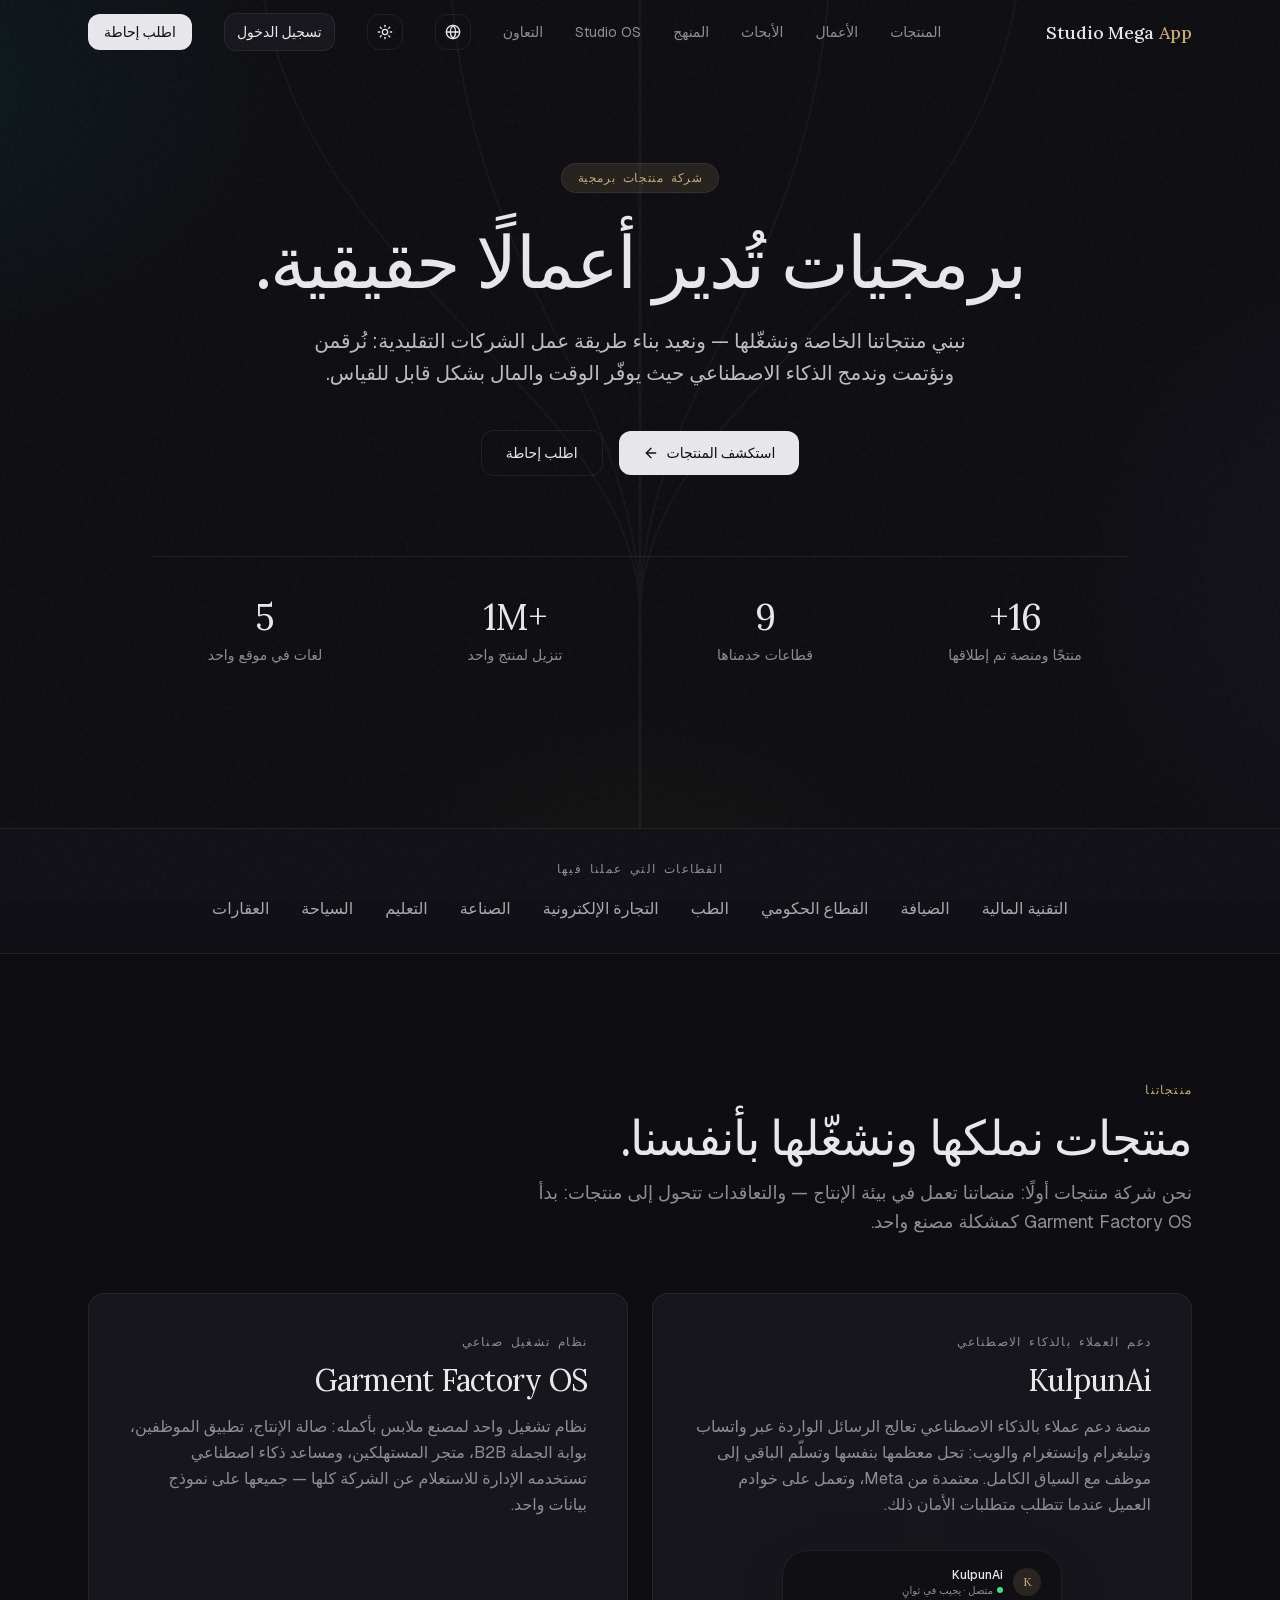
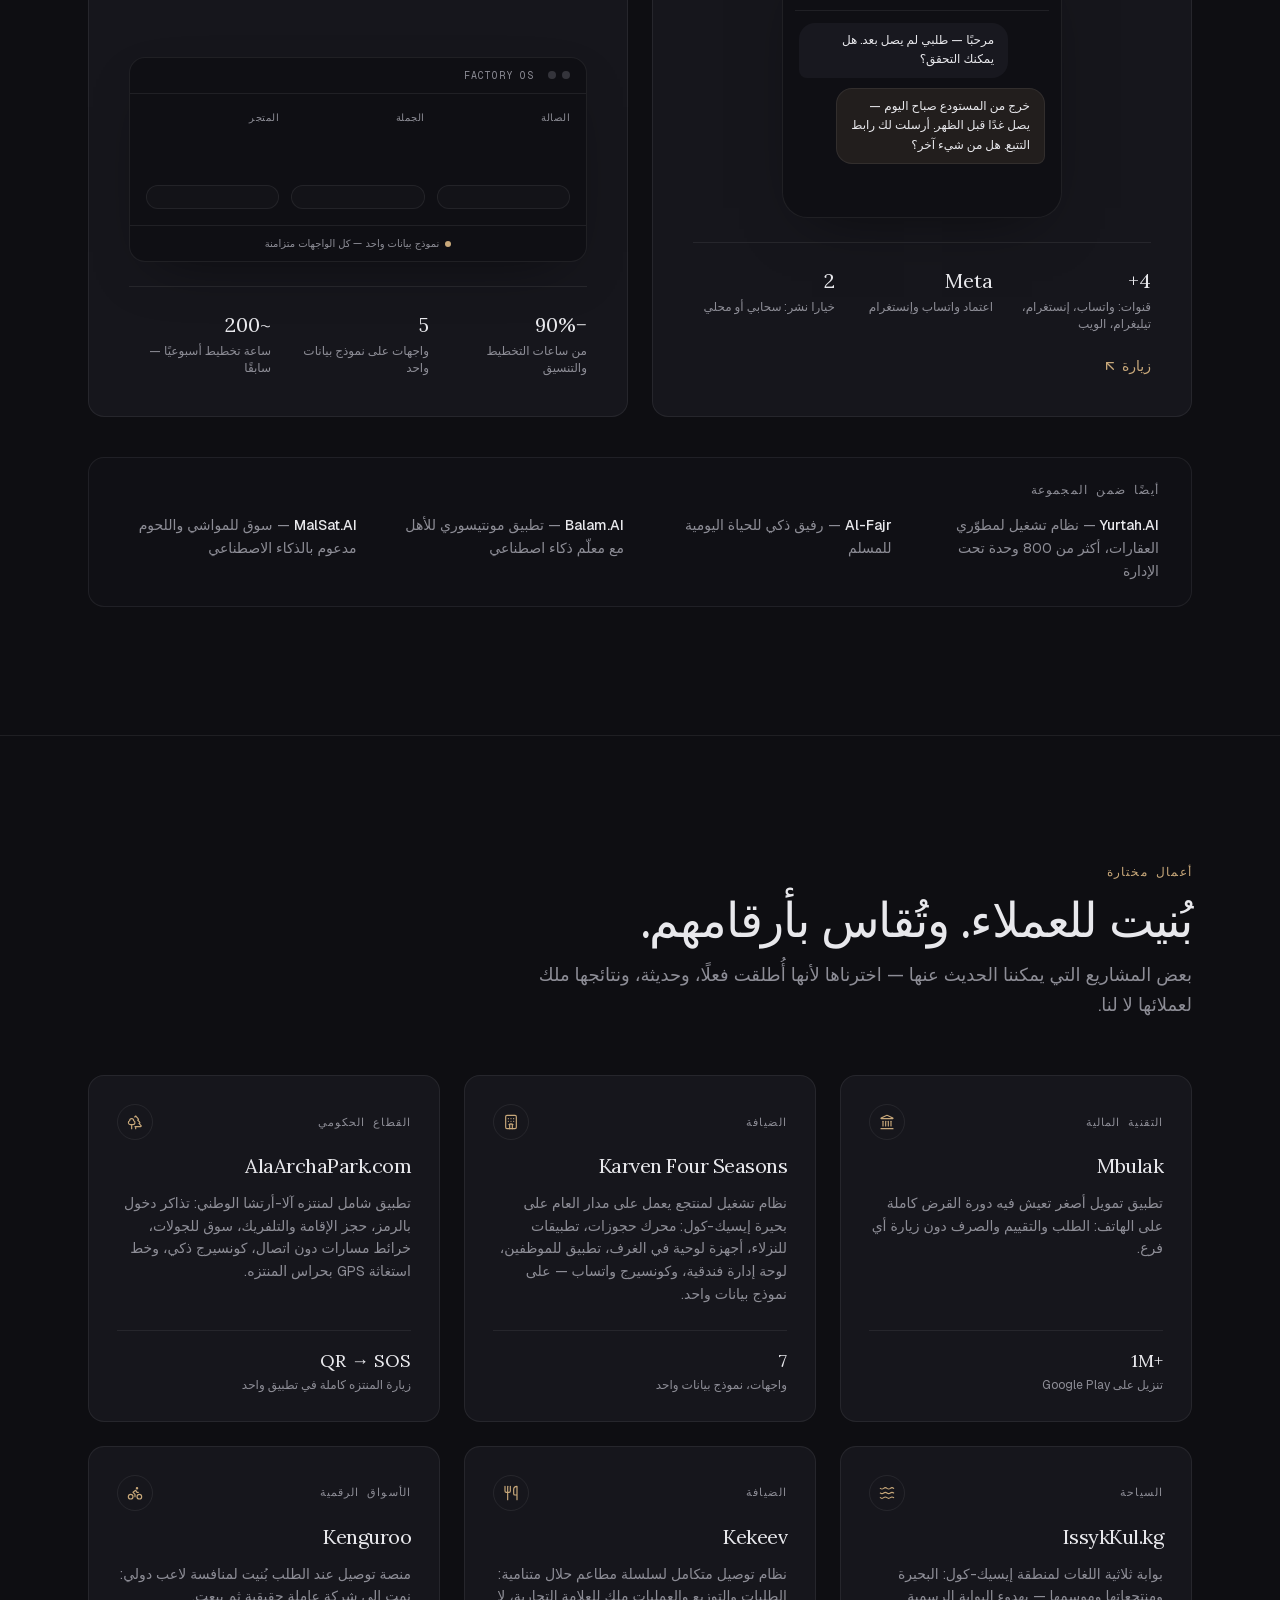
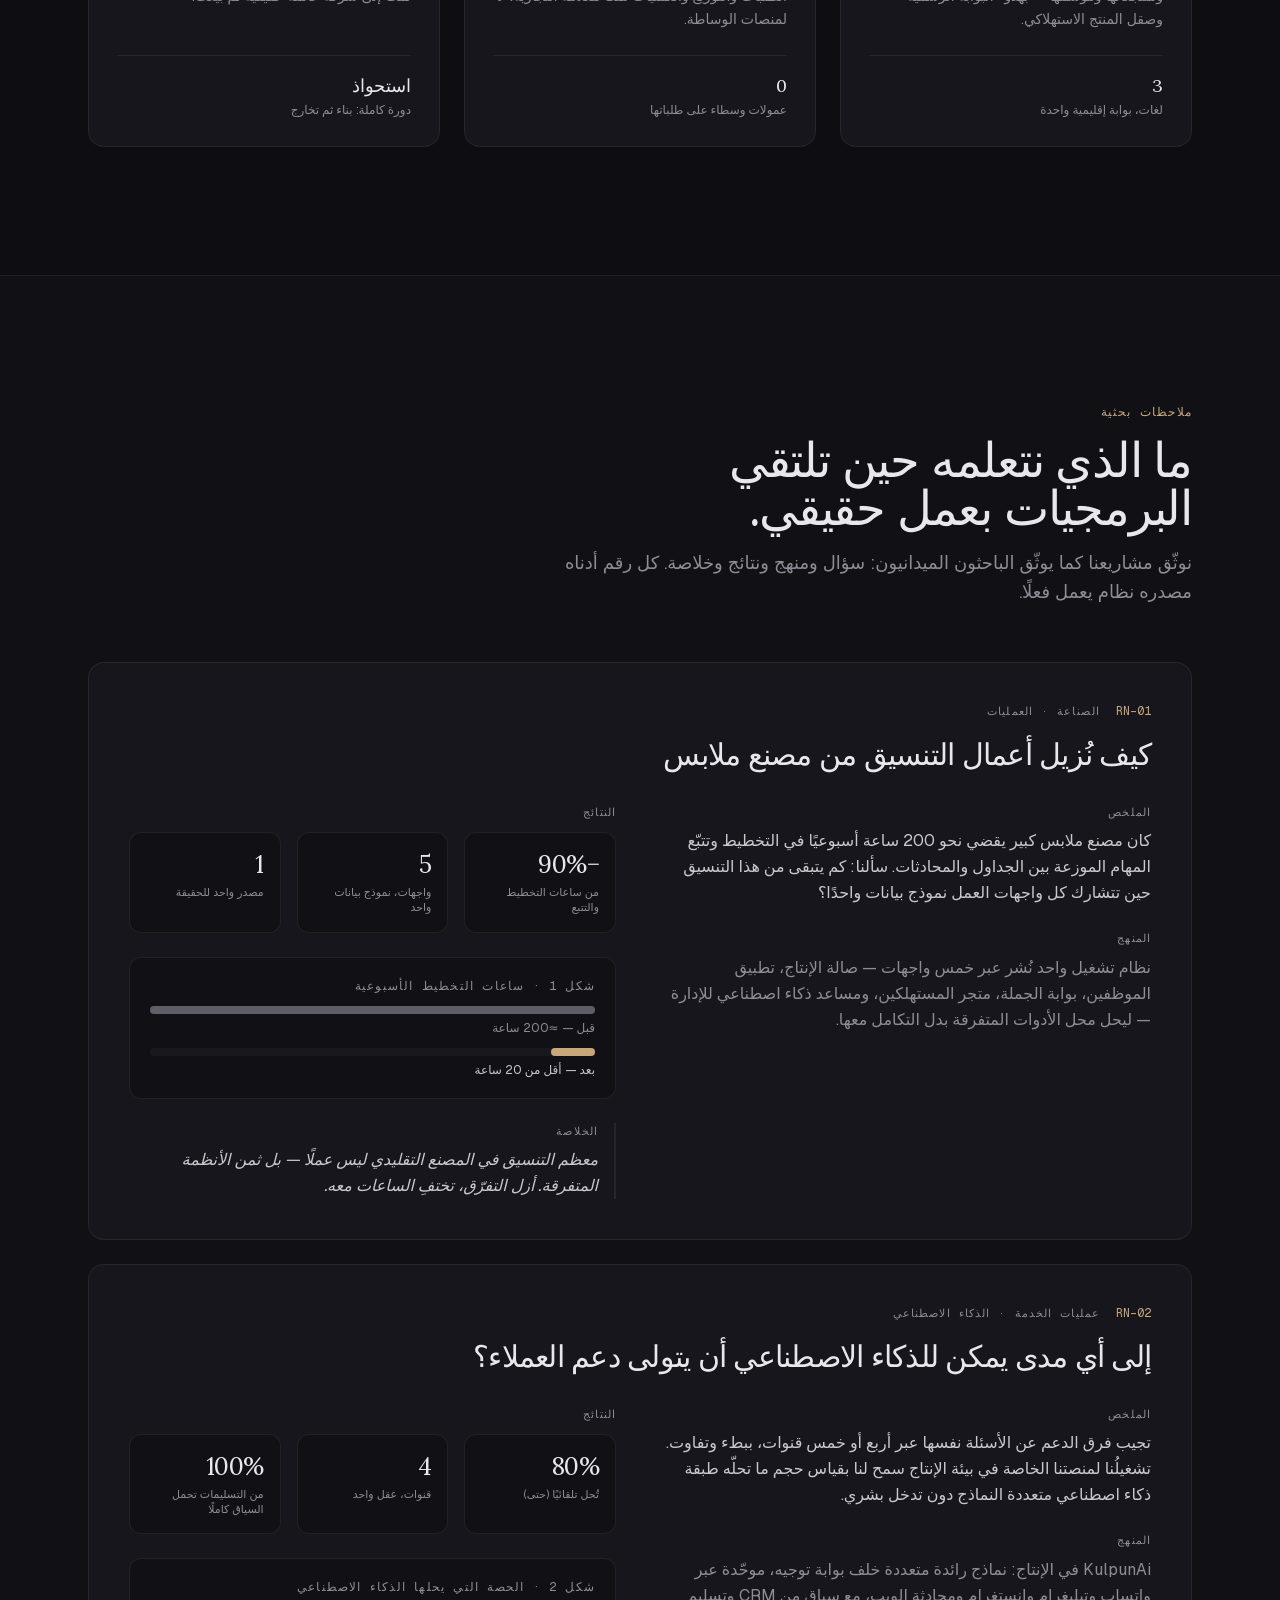
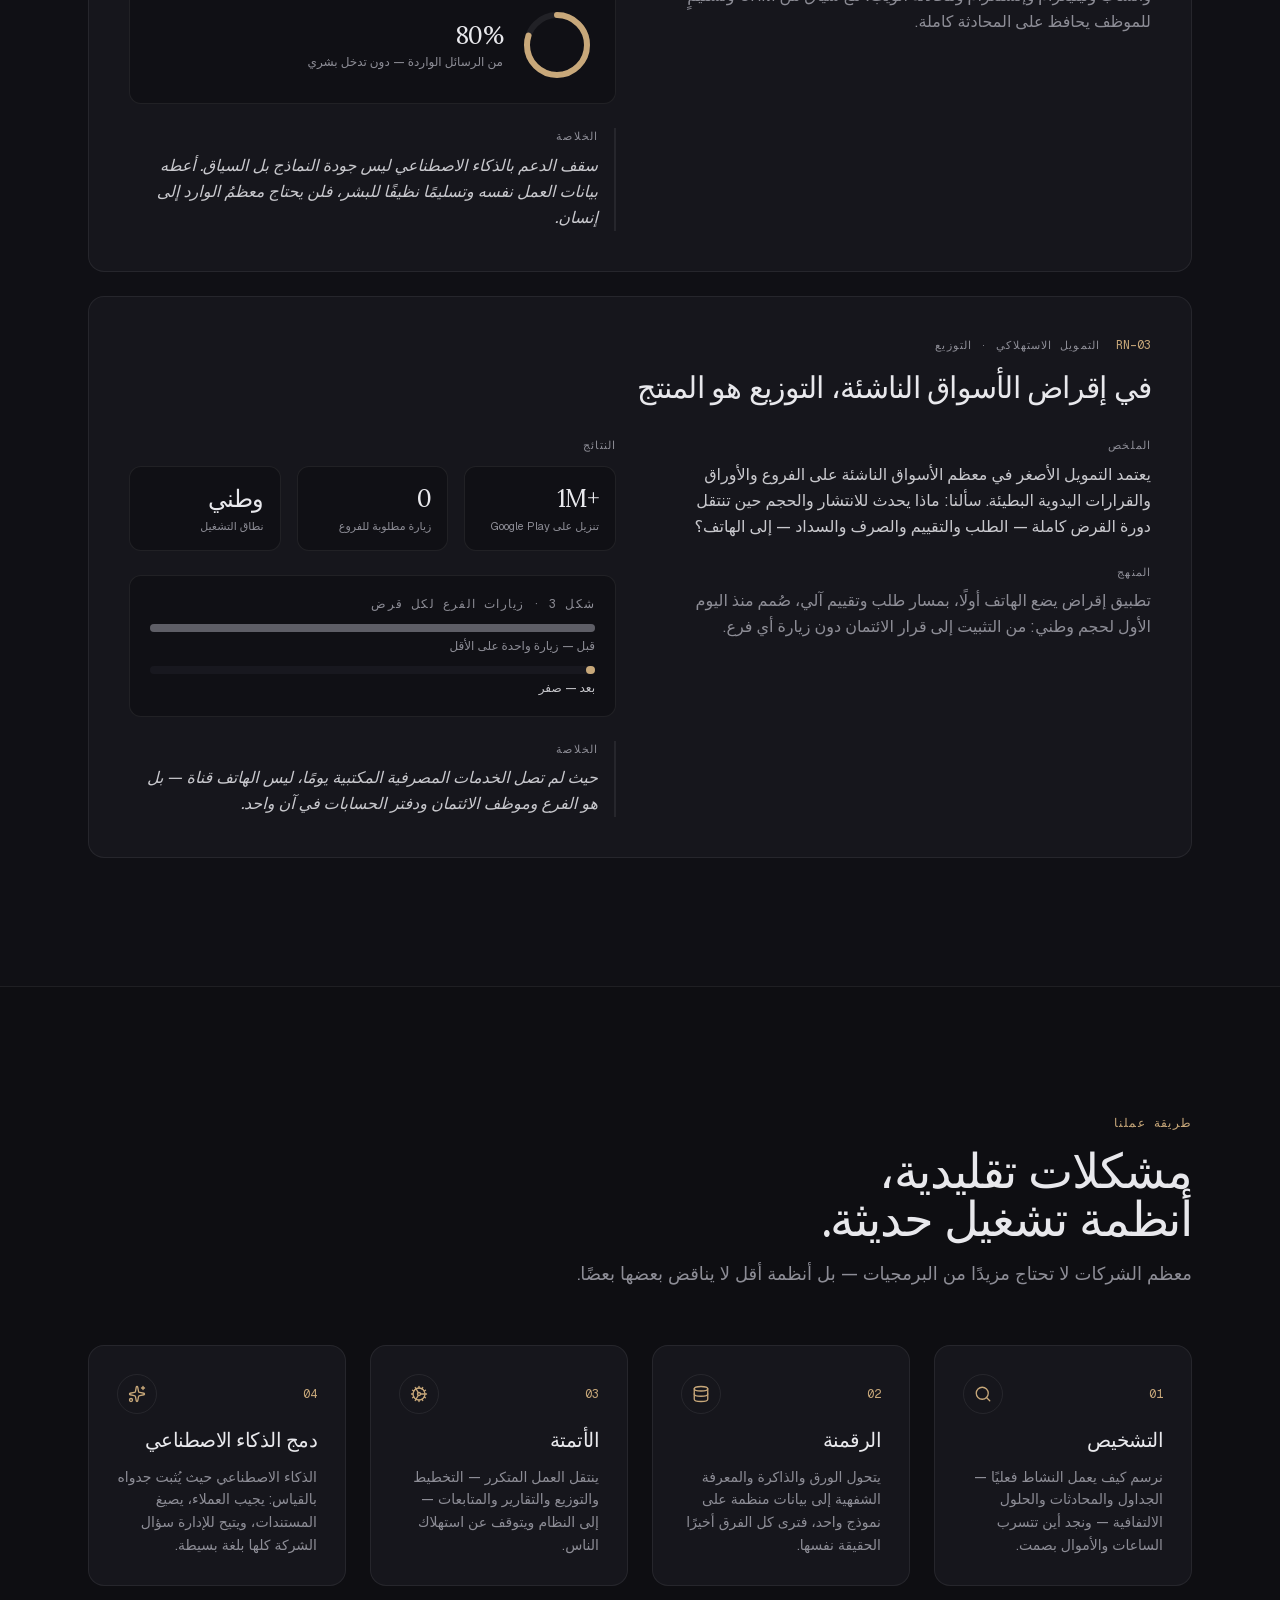
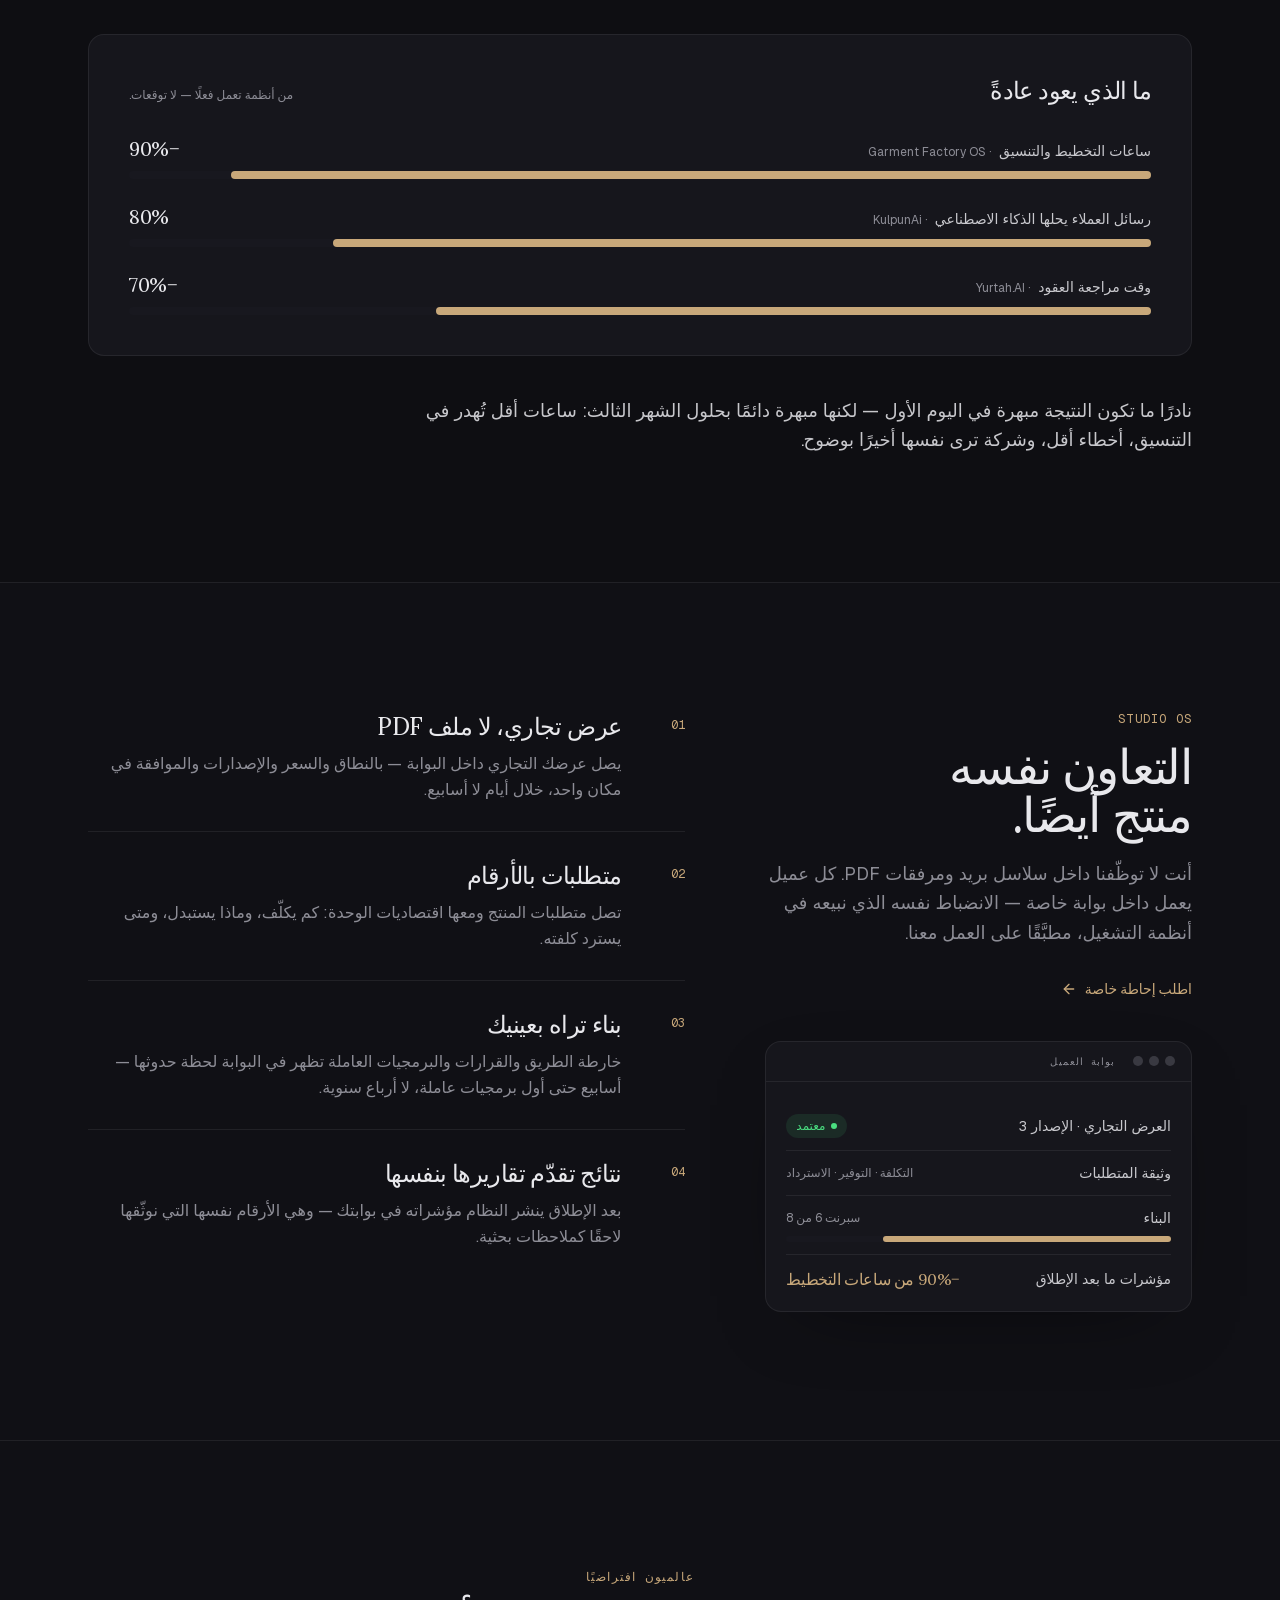
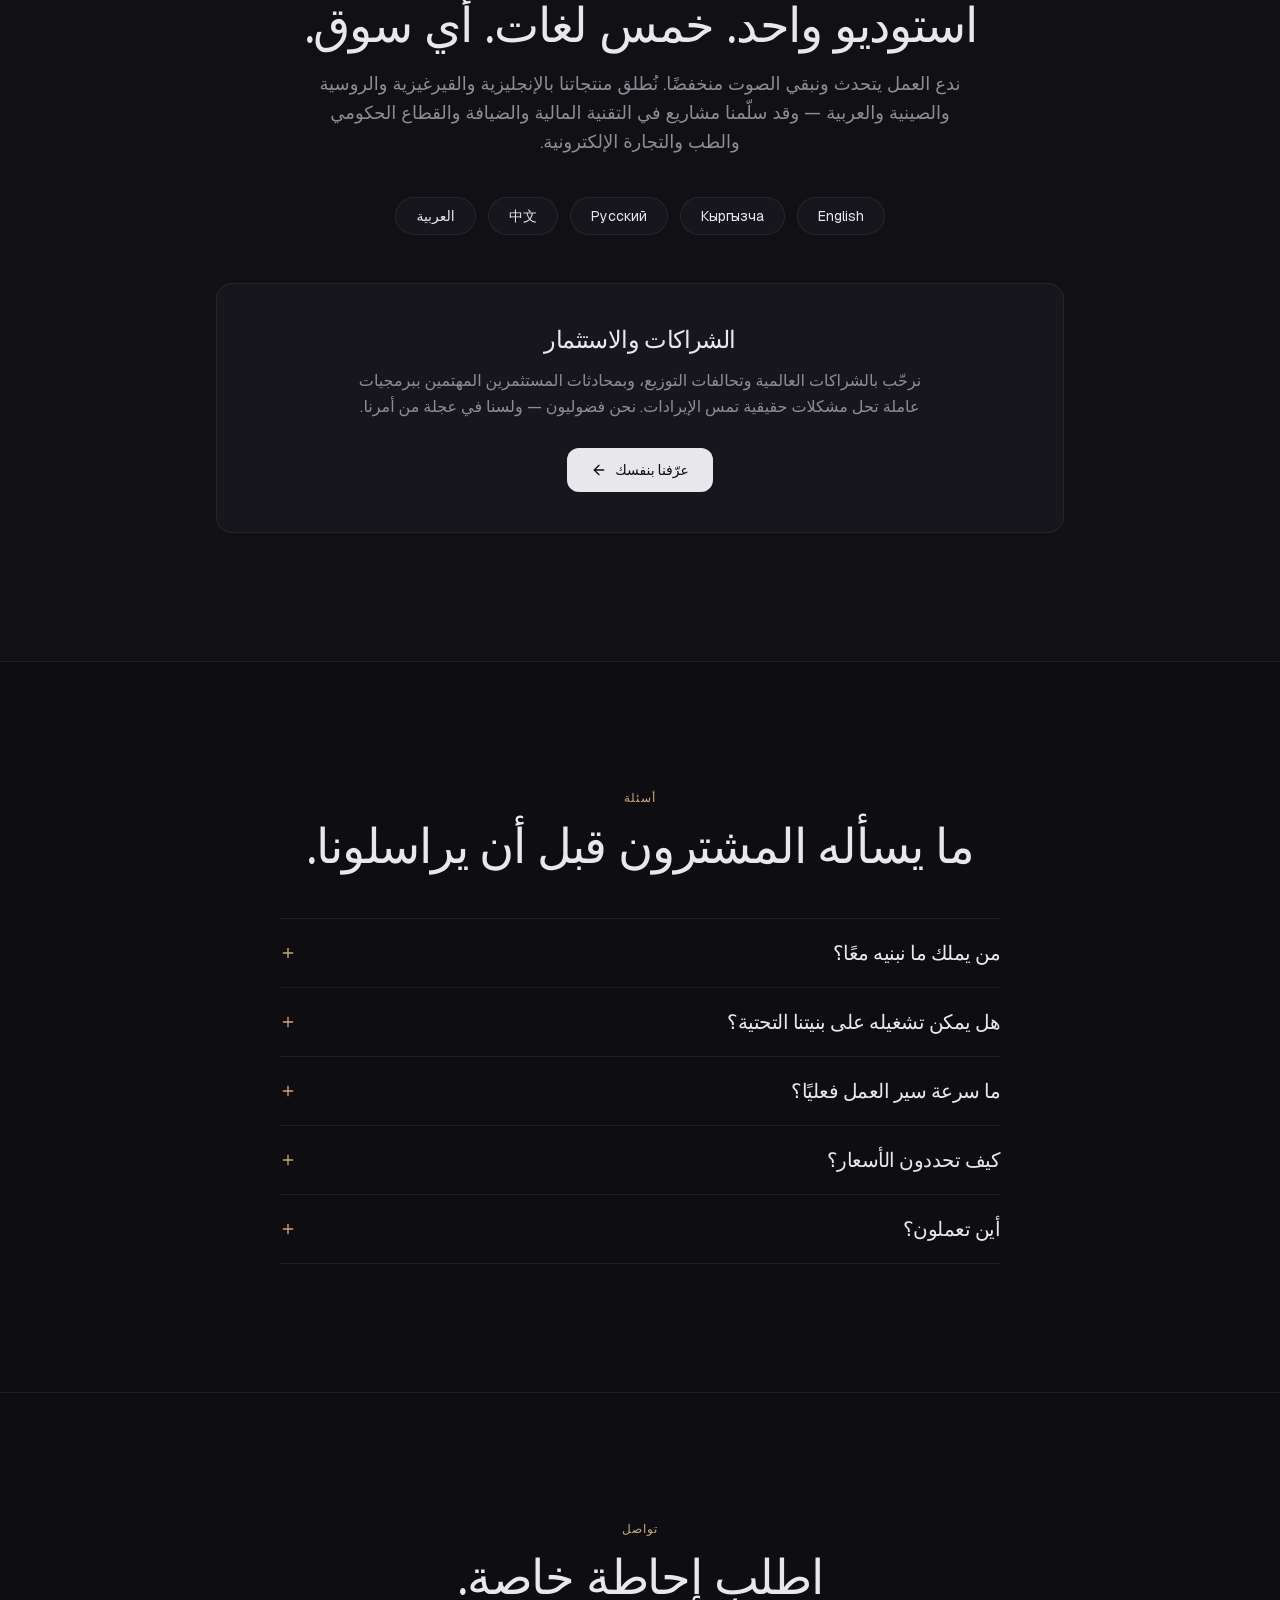
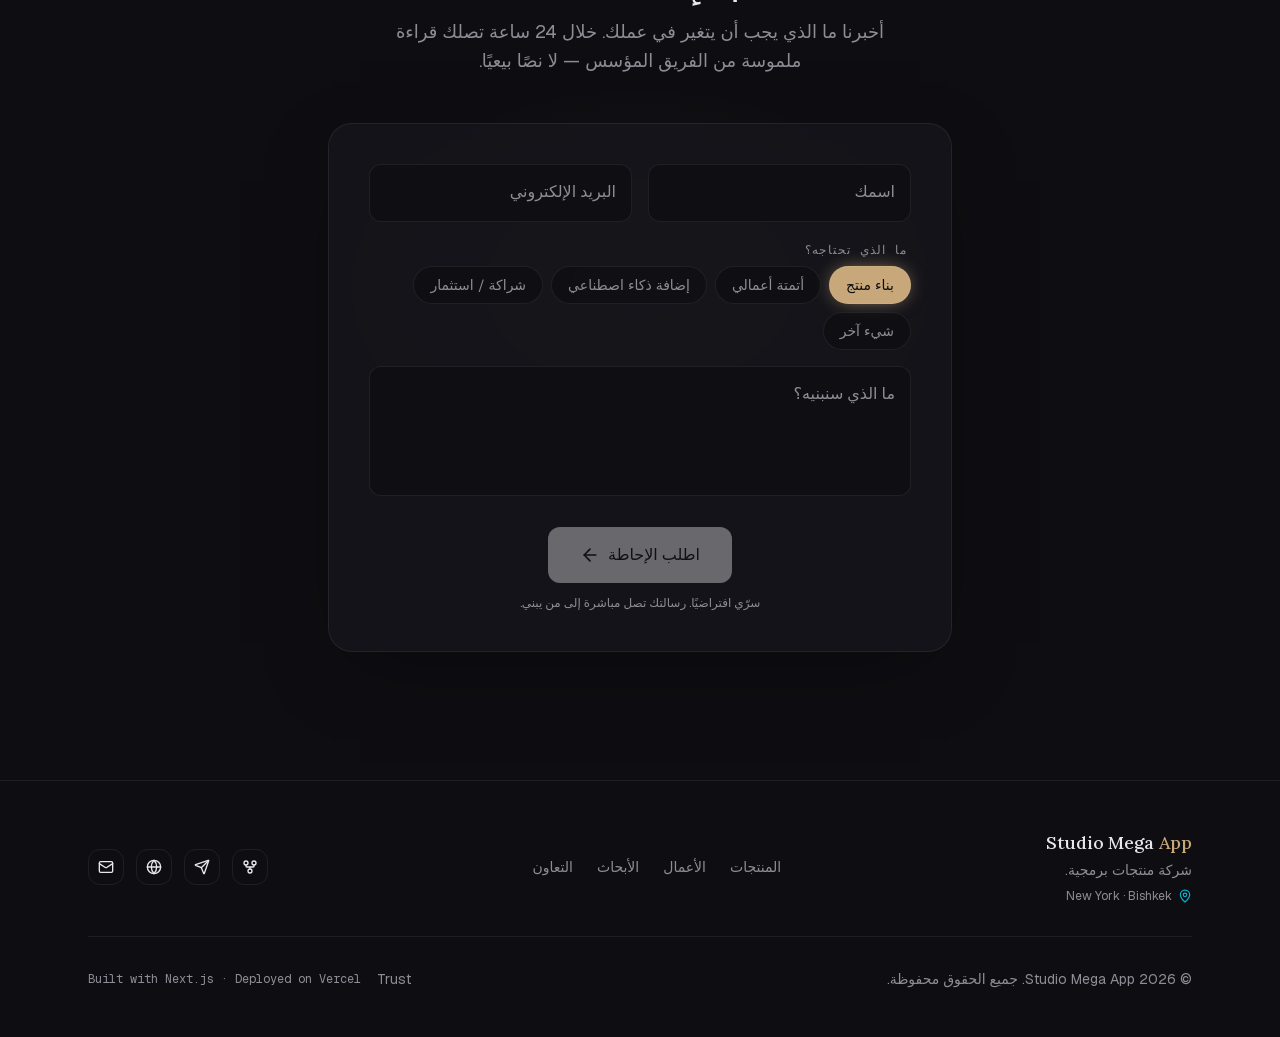
==== commit 09b4dcf0: "Buyer FAQ, JSON-LD, engagement clocks, flywheel Co-Authored-By: Claude Fable 5 <noreply@anthropic.co" ====
--- a/ar/index.html
+++ b/ar/index.html
@@ -1 +1 @@
-<!DOCTYPE html><html lang="ar" dir="rtl" class="geist_e1c77e14-module__9VmjcW__variable geist_mono_6345a343-module__AiHuna__variable lora_10f9dab2-module__GYwaTW__variable h-full antialiased"><head><meta charSet="utf-8"/><meta name="viewport" content="width=device-width, initial-scale=1"/><link rel="preload" href="/_next/static/media/4fa387ec64143e14-s.p.0wkzw~je483f-.woff2" as="font" crossorigin="" type="font/woff2"/><link rel="preload" href="/_next/static/media/5e5dfa9e86f764b8-s.p.0o9~3wzuvo.a_.woff2" as="font" crossorigin="" type="font/woff2"/><link rel="preload" href="/_next/static/media/659720fbcac806cc-s.p.11sf0lfiq6c6p.woff2" as="font" crossorigin="" type="font/woff2"/><link rel="preload" href="/_next/static/media/71fbf9c08529c2a5-s.p.0s73vwibz65qg.woff2" as="font" crossorigin="" type="font/woff2"/><link rel="preload" href="/_next/static/media/797e433ab948586e-s.p.08e28id.o-okb.woff2" as="font" crossorigin="" type="font/woff2"/><link rel="preload" href="/_next/static/media/8a480f0b521d4e75-s.p.0jzbimsg8vl84.woff2" as="font" crossorigin="" type="font/woff2"/><link rel="preload" href="/_next/static/media/8c2eb9ceedecfc8e-s.p.0oeo8epbafgia.woff2" as="font" crossorigin="" type="font/woff2"/><link rel="preload" href="/_next/static/media/caa3a2e1cccd8315-s.p.09~u27dqhyhd6.woff2" as="font" crossorigin="" type="font/woff2"/><link rel="stylesheet" href="/_next/static/chunks/066tcoo3f~~na.css" data-precedence="next"/><link rel="stylesheet" href="/_next/static/chunks/0nj63.ib005nb.css" data-precedence="next"/><link rel="preload" as="script" fetchPriority="low" href="/_next/static/chunks/04_4irp13w-i3.js"/><script src="/_next/static/chunks/0bez-h9ml5vyg.js" async=""></script><script src="/_next/static/chunks/0xnqwa6d2t5md.js" async=""></script><script src="/_next/static/chunks/0ocuq__ahlhfw.js" async=""></script><script src="/_next/static/chunks/147waztulgip5.js" async=""></script><script src="/_next/static/chunks/turbopack-0utp4pz0fl~gm.js" async=""></script><script src="/_next/static/chunks/05c23t9ishq20.js" async=""></script><script src="/_next/static/chunks/034wfjuz0qajn.js" async=""></script><script src="/_next/static/chunks/09ukbqfoggvk2.js" async=""></script><script src="/_next/static/chunks/13dcgyqo1m1e3.js" async=""></script><script src="/_next/static/chunks/0dkbz3wiaq8b3.js" async=""></script><script src="/_next/static/chunks/16udjw3b5dzle.js" async=""></script><script src="/_next/static/chunks/03gfifbm-5k7y.js" async=""></script><script src="/_next/static/chunks/05r_1qjv088oh.js" async=""></script><script src="/_next/static/chunks/0~o~lifizh.n6.js" async=""></script><script src="/_next/static/chunks/11n60zcj-lmux.js" async=""></script><meta name="next-size-adjust" content=""/><title>Studio Mega App — شركة منتجات برمجية</title><meta name="description" content="Studio Mega App شركة منتجات برمجية. نبني منتجاتنا الخاصة — KulpunAi ونظام تشغيل مصانع الملابس — ونعيد بناء أعمال الشركات التقليدية بالبرمجيات والذكاء الاصطناعي: التقنية المالية، الضيافة، القطاع الحكومي، الطب، والتجارة الإلكترونية."/><meta name="author" content="Studio Mega App"/><meta name="keywords" content="شركة منتجات برمجية,دمج الذكاء الاصطناعي,أتمتة الأعمال,التحول الرقمي,نظام تشغيل للأعمال,دعم العملاء بالذكاء الاصطناعي,برمجيات مصانع الملابس,تطوير التقنية المالية,برمجيات الضيافة,المنصات الحكومية الرقمية,البرمجيات الطبية,منصات التجارة الإلكترونية,Studio Mega App"/><meta name="robots" content="index, follow"/><link rel="canonical" href="https://studiomega.app/ar"/><link rel="alternate" hrefLang="ky" href="https://studiomega.app/ky"/><link rel="alternate" hrefLang="ru" href="https://studiomega.app/ru"/><link rel="alternate" hrefLang="en" href="https://studiomega.app/en"/><link rel="alternate" hrefLang="zh" href="https://studiomega.app/zh"/><link rel="alternate" hrefLang="ar" href="https://studiomega.app/ar"/><link rel="alternate" hrefLang="x-default" href="https://studiomega.app/en"/><meta property="og:title" content="Studio Mega App — شركة منتجات برمجية"/><meta property="og:description" content="نبني منتجاتنا الخاصة ونعيد بناء طريقة عمل الشركات التقليدية: رقمنة وأتمتة ودمج للذكاء الاصطناعي حيث يوفّر الوقت والمال بشكل قابل للقياس."/><meta property="og:site_name" content="Studio Mega App"/><meta property="og:locale" content="ar_AE"/><meta property="og:image" content="https://studiomega.app/og.png"/><meta property="og:image:width" content="1200"/><meta property="og:image:height" content="630"/><meta property="og:type" content="website"/><meta name="twitter:card" content="summary_large_image"/><meta name="twitter:title" content="Studio Mega App — شركة منتجات برمجية"/><meta name="twitter:description" content="منتجات نملكها. أنظمة تشغيل للعملاء. ذكاء اصطناعي حيث يُثبت جدواه. English · Кыргызча · Русский · 中文 · العربية."/><meta name="twitter:image" content="https://studiomega.app/og.png"/><link rel="icon" href="/icon.svg?icon.05by4i9i37xe4.svg" sizes="any" type="image/svg+xml"/><link rel="apple-touch-icon" href="/apple-icon.png?apple-icon.0q9xyt2x3g4x3.png" sizes="180x180" type="image/png"/><script src="/_next/static/chunks/03~yq9q893hmn.js" noModule=""></script></head><body class="min-h-full flex flex-col"><div hidden=""><!--$--><!--/$--></div><script>((a,b,c,d,e,f,g,h)=>{let i=document.documentElement,j=["light","dark"];function k(b){var c;(Array.isArray(a)?a:[a]).forEach(a=>{let c="class"===a,d=c&&f?e.map(a=>f[a]||a):e;c?(i.classList.remove(...d),i.classList.add(f&&f[b]?f[b]:b)):i.setAttribute(a,b)}),c=b,h&&j.includes(c)&&(i.style.colorScheme=c)}if(d)k(d);else try{let a=localStorage.getItem(b)||c,d=g&&"system"===a?window.matchMedia("(prefers-color-scheme: dark)").matches?"dark":"light":a;k(d)}catch(a){}})("class","theme","dark",null,["light","dark"],null,false,true)</script><header class="fixed top-0 left-0 right-0 z-40 transition-all duration-300 bg-transparent"><nav class="max-w-6xl mx-auto px-4 sm:px-6 h-16 flex items-center justify-between"><a href="#" class="wordmark hover:text-accent transition-colors">Studio Mega <span class="text-accent">App</span></a><div class="hidden md:flex items-center gap-8"><a href="#products" class="text-sm text-muted-foreground hover:text-foreground transition-colors">المنتجات</a><a href="#work" class="text-sm text-muted-foreground hover:text-foreground transition-colors">الأعمال</a><a href="#research" class="text-sm text-muted-foreground hover:text-foreground transition-colors">الأبحاث</a><a href="#method" class="text-sm text-muted-foreground hover:text-foreground transition-colors">المنهج</a><a href="#os" class="text-sm text-muted-foreground hover:text-foreground transition-colors">Studio OS</a><a href="#contact" class="text-sm text-muted-foreground hover:text-foreground transition-colors">التعاون</a><div class="relative"><button class="w-9 h-9 flex items-center justify-center rounded-lg border border-border hover:bg-muted transition-colors disabled:opacity-50" aria-label="اختر اللغة"><svg xmlns="http://www.w3.org/2000/svg" width="24" height="24" viewBox="0 0 24 24" fill="none" stroke="currentColor" stroke-width="2" stroke-linecap="round" stroke-linejoin="round" class="lucide lucide-globe w-4 h-4" aria-hidden="true"><circle cx="12" cy="12" r="10"></circle><path d="M12 2a14.5 14.5 0 0 0 0 20 14.5 14.5 0 0 0 0-20"></path><path d="M2 12h20"></path></svg></button></div><div class="w-9 h-9"></div><a href="/en/portal" class="inline-flex items-center gap-1.5 rounded-lg border border-border bg-card px-3 py-2 text-sm font-medium text-foreground hover:border-accent/50 hover:text-accent transition-colors">تسجيل الدخول</a><a href="#contact" class="px-4 py-2 text-sm font-medium bg-foreground text-background rounded-lg hover:opacity-85 transition-opacity">اطلب إحاطة</a></div><div class="flex md:hidden items-center gap-3"><div class="relative"><button class="w-9 h-9 flex items-center justify-center rounded-lg border border-border hover:bg-muted transition-colors disabled:opacity-50" aria-label="اختر اللغة"><svg xmlns="http://www.w3.org/2000/svg" width="24" height="24" viewBox="0 0 24 24" fill="none" stroke="currentColor" stroke-width="2" stroke-linecap="round" stroke-linejoin="round" class="lucide lucide-globe w-4 h-4" aria-hidden="true"><circle cx="12" cy="12" r="10"></circle><path d="M12 2a14.5 14.5 0 0 0 0 20 14.5 14.5 0 0 0 0-20"></path><path d="M2 12h20"></path></svg></button></div><div class="w-9 h-9"></div><button class="w-9 h-9 flex items-center justify-center rounded-lg border border-border hover:bg-muted transition-colors" aria-label="القائمة"><svg xmlns="http://www.w3.org/2000/svg" width="24" height="24" viewBox="0 0 24 24" fill="none" stroke="currentColor" stroke-width="2" stroke-linecap="round" stroke-linejoin="round" class="lucide lucide-menu w-4 h-4" aria-hidden="true"><path d="M4 5h16"></path><path d="M4 12h16"></path><path d="M4 19h16"></path></svg></button></div></nav></header><main class="flex-1"><section class="relative min-h-[92vh] flex items-center overflow-hidden"><div class="gradient-mesh"></div><svg aria-hidden="true" class="absolute left-1/2 top-1/2 -z-0 h-[130%] w-auto -translate-x-1/2 -translate-y-1/2 opacity-[0.05]" viewBox="0 0 800 900" fill="none"><path d="M 80 40 C 80 330, 400 420, 400 620" stroke="var(--accent)" stroke-width="1.5"></path><path d="M 240 40 C 240 330, 400 420, 400 620" stroke="var(--accent)" stroke-width="1.5"></path><path d="M 400 40 C 400 330, 400 420, 400 620" stroke="var(--accent)" stroke-width="2.5"></path><path d="M 560 40 C 560 330, 400 420, 400 620" stroke="var(--accent)" stroke-width="1.5"></path><path d="M 720 40 C 720 330, 400 420, 400 620" stroke="var(--accent)" stroke-width="1.5"></path><path d="M 400 620 L 400 860" stroke="var(--foreground)" stroke-width="2.5"></path><circle cx="80" cy="40" r="4" fill="var(--accent)"></circle><circle cx="240" cy="40" r="4" fill="var(--accent)"></circle><circle cx="400" cy="40" r="4" fill="var(--accent)"></circle><circle cx="560" cy="40" r="4" fill="var(--accent)"></circle><circle cx="720" cy="40" r="4" fill="var(--accent)"></circle></svg><div class="relative z-10 w-full max-w-5xl mx-auto px-4 sm:px-6 py-32 text-center"><div style="opacity:0;transform:translateY(16px)"><span class="inline-flex items-center gap-2 px-4 py-1.5 text-xs font-mono font-medium tracking-wider uppercase text-accent bg-accent-glow border border-accent/20 rounded-full">شركة منتجات برمجية</span></div><h1 class="mt-8 font-serif text-4xl sm:text-6xl md:text-7xl font-medium tracking-tight leading-[1.05] text-balance" style="opacity:0;transform:translateY(16px)">برمجيات تُدير أعمالًا حقيقية.</h1><p class="mt-6 mx-auto max-w-2xl text-lg sm:text-xl text-foreground/80 leading-relaxed text-balance">نبني منتجاتنا الخاصة ونشغّلها — ونعيد بناء طريقة عمل الشركات التقليدية: نُرقمن ونؤتمت وندمج الذكاء الاصطناعي حيث يوفّر الوقت والمال بشكل قابل للقياس.</p><div class="mt-10 flex flex-col sm:flex-row items-center justify-center gap-4" style="opacity:0;transform:translateY(16px)"><a href="#products" class="relative inline-flex items-center justify-center gap-2 group px-6 py-3 text-sm font-medium bg-foreground text-background rounded-lg hover:opacity-90 transition-opacity" style="transform:none">استكشف المنتجات<svg xmlns="http://www.w3.org/2000/svg" width="24" height="24" viewBox="0 0 24 24" fill="none" stroke="currentColor" stroke-width="2" stroke-linecap="round" stroke-linejoin="round" class="lucide lucide-arrow-right w-4 h-4 group-hover:translate-x-0.5 transition-transform rtl:rotate-180" aria-hidden="true"><path d="M5 12h14"></path><path d="m12 5 7 7-7 7"></path></svg></a><a href="#contact" class="relative inline-flex items-center justify-center gap-2 px-6 py-3 text-sm font-medium border border-border rounded-lg hover:bg-muted transition-colors" style="transform:none">اطلب إحاطة</a></div><dl class="mt-20 grid grid-cols-2 md:grid-cols-4 gap-x-6 gap-y-10 border-t border-border pt-10" style="opacity:0"><div><dd class="font-serif text-3xl sm:text-4xl tracking-tight">16+</dd><dt class="mt-2 text-xs sm:text-sm text-muted-foreground">منتجًا ومنصة تم إطلاقها</dt></div><div><dd class="font-serif text-3xl sm:text-4xl tracking-tight">9</dd><dt class="mt-2 text-xs sm:text-sm text-muted-foreground">قطاعات خدمناها</dt></div><div><dd class="font-serif text-3xl sm:text-4xl tracking-tight">+1M</dd><dt class="mt-2 text-xs sm:text-sm text-muted-foreground">تنزيل لمنتج واحد</dt></div><div><dd class="font-serif text-3xl sm:text-4xl tracking-tight">5</dd><dt class="mt-2 text-xs sm:text-sm text-muted-foreground">لغات في موقع واحد</dt></div></dl></div></section><section class="border-y border-border bg-card/40"><div class="max-w-6xl mx-auto px-4 sm:px-6 py-8"><p class="text-center text-xs font-mono uppercase tracking-widest text-muted-foreground">القطاعات التي عملنا فيها</p><ul class="mt-5 flex flex-wrap justify-center gap-x-8 gap-y-3"><li class="text-sm sm:text-base text-foreground/70 font-medium">التقنية المالية</li><li class="text-sm sm:text-base text-foreground/70 font-medium">الضيافة</li><li class="text-sm sm:text-base text-foreground/70 font-medium">القطاع الحكومي</li><li class="text-sm sm:text-base text-foreground/70 font-medium">الطب</li><li class="text-sm sm:text-base text-foreground/70 font-medium">التجارة الإلكترونية</li><li class="text-sm sm:text-base text-foreground/70 font-medium">الصناعة</li><li class="text-sm sm:text-base text-foreground/70 font-medium">التعليم</li><li class="text-sm sm:text-base text-foreground/70 font-medium">السياحة</li><li class="text-sm sm:text-base text-foreground/70 font-medium">العقارات</li></ul></div></section><section id="products" class="relative py-24 sm:py-32"><div class="max-w-6xl mx-auto px-4 sm:px-6"><p class="text-xs font-mono uppercase tracking-widest text-accent">منتجاتنا</p><h2 class="mt-4 font-serif text-3xl sm:text-5xl font-medium tracking-tight max-w-2xl text-balance">منتجات نملكها ونشغّلها بأنفسنا.</h2><p class="mt-4 max-w-2xl text-base sm:text-lg text-muted-foreground leading-relaxed">نحن شركة منتجات أولًا: منصاتنا تعمل في بيئة الإنتاج، والأنماط التي تُثبت نجاحها هناك هي ما ننقله إلى كل نظام نبنيه لعملائنا.</p><div class="mt-14 grid gap-6 lg:grid-cols-2"><article class="group relative flex flex-col rounded-2xl border border-border bg-card p-8 sm:p-10 hover:bg-card-hover transition-colors" style="opacity:0;transform:translateY(24px)"><p class="text-xs font-mono uppercase tracking-widest text-muted-foreground">دعم العملاء بالذكاء الاصطناعي</p><h3 class="mt-3 font-serif text-2xl sm:text-3xl tracking-tight">KulpunAi</h3><p class="mt-4 text-sm sm:text-base text-muted-foreground leading-relaxed flex-1">منصة دعم عملاء بالذكاء الاصطناعي تعالج الرسائل الواردة عبر واتساب وتيليغرام وإنستغرام والويب: تحل معظمها بنفسها وتسلّم الباقي إلى موظف مع السياق الكامل. معتمدة من Meta، وتعمل على خوادم العميل عندما تتطلب متطلبات الأمان ذلك.</p><div class="mt-8"><div class="mx-auto w-full max-w-[280px] rounded-[1.6rem] border border-border bg-background/70 p-3 shadow-[0_20px_60px_-30px_rgba(0,0,0,0.6)]" aria-hidden="true"><div class="flex items-center gap-2.5 border-b border-border px-2 pb-3 pt-1"><span class="flex h-7 w-7 items-center justify-center rounded-full bg-accent/15 font-serif text-xs text-accent">K</span><div class="flex-1"><p class="text-xs font-medium">KulpunAi</p><p class="flex items-center gap-1 text-[10px] text-muted-foreground"><span class="h-1.5 w-1.5 rounded-full bg-signal-ok"></span>متصل · يجيب في ثوانٍ</p></div></div><div class="space-y-2.5 px-1 py-3"><div class="ms-auto w-fit max-w-[85%] rounded-2xl rounded-ee-md bg-muted px-3.5 py-2 text-xs leading-relaxed" style="opacity:0;transform:translateY(8px)">مرحبًا — طلبي لم يصل بعد. هل يمكنك التحقق؟</div><div class="me-auto w-fit max-w-[85%] rounded-2xl rounded-es-md border border-accent/25 bg-accent/10 px-3.5 py-2 text-xs leading-relaxed" style="opacity:0;transform:translateY(8px)">خرج من المستودع صباح اليوم — يصل غدًا قبل الظهر. أرسلت لك رابط التتبع. هل من شيء آخر؟</div><p class="flex items-center justify-center gap-1.5 pt-1 text-[10px] text-muted-foreground" style="opacity:0"><span class="h-1.5 w-1.5 rounded-full bg-signal-ok"></span>حلّه الذكاء الاصطناعي — دون تدخل بشري</p></div></div></div><dl class="mt-6 grid grid-cols-3 gap-4 border-t border-border pt-6"><div><dd class="font-serif text-lg sm:text-xl">4+</dd><dt class="mt-1 text-[11px] sm:text-xs text-muted-foreground leading-snug">قنوات: واتساب، إنستغرام، تيليغرام، الويب</dt></div><div><dd class="font-serif text-lg sm:text-xl">Meta</dd><dt class="mt-1 text-[11px] sm:text-xs text-muted-foreground leading-snug">اعتماد واتساب وإنستغرام</dt></div><div><dd class="font-serif text-lg sm:text-xl">2</dd><dt class="mt-1 text-[11px] sm:text-xs text-muted-foreground leading-snug">خيارا نشر: سحابي أو محلي</dt></div></dl><a href="https://kulpunai.com" target="_blank" rel="noopener noreferrer" class="mt-6 inline-flex items-center gap-1 text-sm font-medium text-accent hover:underline">زيارة<svg xmlns="http://www.w3.org/2000/svg" width="24" height="24" viewBox="0 0 24 24" fill="none" stroke="currentColor" stroke-width="2" stroke-linecap="round" stroke-linejoin="round" class="lucide lucide-arrow-up-right w-4 h-4 rtl:-scale-x-100" aria-hidden="true"><path d="M7 7h10v10"></path><path d="M7 17 17 7"></path></svg><span class="absolute inset-0" aria-hidden="true"></span></a></article><article class="group relative flex flex-col rounded-2xl border border-border bg-card p-8 sm:p-10 hover:bg-card-hover transition-colors" style="opacity:0;transform:translateY(24px)"><p class="text-xs font-mono uppercase tracking-widest text-muted-foreground">نظام تشغيل صناعي</p><h3 class="mt-3 font-serif text-2xl sm:text-3xl tracking-tight">Garment Factory OS</h3><p class="mt-4 text-sm sm:text-base text-muted-foreground leading-relaxed flex-1">نظام تشغيل واحد لمصنع ملابس بأكمله: صالة الإنتاج، تطبيق الموظفين، بوابة الجملة B2B، متجر المستهلكين، ومساعد ذكاء اصطناعي تستخدمه الإدارة للاستعلام عن الشركة كلها — جميعها على نموذج بيانات واحد.</p><div class="mt-8"><div class="overflow-hidden rounded-2xl border border-border bg-background/70 shadow-[0_20px_60px_-30px_rgba(0,0,0,0.6)]" aria-hidden="true"><div class="flex items-center gap-1.5 border-b border-border px-4 py-2.5"><span class="h-2 w-2 rounded-full bg-muted-foreground/30"></span><span class="h-2 w-2 rounded-full bg-muted-foreground/30"></span><span class="ms-2 font-mono text-[10px] uppercase tracking-widest text-muted-foreground">Factory OS</span></div><div class="grid grid-cols-3 gap-3 p-4"><div><p class="mb-2 truncate font-mono text-[10px] uppercase tracking-wider text-muted-foreground">الصالة</p><div class="space-y-2"><div class="rounded-lg border border-accent/30 bg-accent/10 px-2.5 py-2" style="opacity:0;transform:translateY(8px)"><p class="truncate text-[11px] font-medium">طلب ‎#1042</p><div class="mt-1.5 h-1 rounded-full bg-muted"><div class="h-1 rounded-full bg-accent" style="width:0px"></div></div></div><div class="h-6 rounded-lg border border-border bg-card/60"></div></div></div><div><p class="mb-2 truncate font-mono text-[10px] uppercase tracking-wider text-muted-foreground">الجملة</p><div class="space-y-2"><div class="rounded-lg border border-accent/30 bg-accent/10 px-2.5 py-2" style="opacity:0;transform:translateY(8px)"><p class="truncate text-[11px] font-medium">طلب ‎#1042</p><div class="mt-1.5 h-1 rounded-full bg-muted"><div class="h-1 rounded-full bg-accent" style="width:0px"></div></div></div><div class="h-6 rounded-lg border border-border bg-card/60"></div></div></div><div><p class="mb-2 truncate font-mono text-[10px] uppercase tracking-wider text-muted-foreground">المتجر</p><div class="space-y-2"><div class="rounded-lg border border-accent/30 bg-accent/10 px-2.5 py-2" style="opacity:0;transform:translateY(8px)"><p class="truncate text-[11px] font-medium">طلب ‎#1042</p><div class="mt-1.5 h-1 rounded-full bg-muted"><div class="h-1 rounded-full bg-accent" style="width:0px"></div></div></div><div class="h-6 rounded-lg border border-border bg-card/60"></div></div></div></div><p class="flex items-center justify-center gap-1.5 border-t border-border px-4 py-2.5 text-[10px] text-muted-foreground"><span class="h-1.5 w-1.5 rounded-full bg-accent"></span>نموذج بيانات واحد — كل الواجهات متزامنة</p></div></div><dl class="mt-6 grid grid-cols-3 gap-4 border-t border-border pt-6"><div><dd class="font-serif text-lg sm:text-xl">−90%</dd><dt class="mt-1 text-[11px] sm:text-xs text-muted-foreground leading-snug">من ساعات التخطيط والتنسيق</dt></div><div><dd class="font-serif text-lg sm:text-xl">5</dd><dt class="mt-1 text-[11px] sm:text-xs text-muted-foreground leading-snug">واجهات على نموذج بيانات واحد</dt></div><div><dd class="font-serif text-lg sm:text-xl">~200</dd><dt class="mt-1 text-[11px] sm:text-xs text-muted-foreground leading-snug">ساعة تخطيط أسبوعيًا — سابقًا</dt></div></dl></article></div><div class="mt-10 rounded-2xl border border-border bg-card/40 px-6 py-6 sm:px-8"><p class="text-xs font-mono uppercase tracking-widest text-muted-foreground">أيضًا ضمن المجموعة</p><ul class="mt-4 grid gap-x-8 gap-y-3 sm:grid-cols-2 lg:grid-cols-4"><li class="text-sm leading-relaxed"><span class="font-medium">Yurtah.AI</span><span class="text-muted-foreground"> — <!-- -->نظام تشغيل لمطوّري العقارات، أكثر من 800 وحدة تحت الإدارة</span></li><li class="text-sm leading-relaxed"><span class="font-medium">Al-Fajr</span><span class="text-muted-foreground"> — <!-- -->رفيق ذكي للحياة اليومية للمسلم</span></li><li class="text-sm leading-relaxed"><span class="font-medium">Balam.AI</span><span class="text-muted-foreground"> — <!-- -->تطبيق مونتيسوري للأهل مع معلّم ذكاء اصطناعي</span></li><li class="text-sm leading-relaxed"><span class="font-medium">MalSat.AI</span><span class="text-muted-foreground"> — <!-- -->سوق للمواشي واللحوم مدعوم بالذكاء الاصطناعي</span></li></ul></div></div></section><section id="work" class="relative py-24 sm:py-32 border-t border-border"><div class="max-w-6xl mx-auto px-4 sm:px-6"><p class="text-xs font-mono uppercase tracking-widest text-accent">أعمال مختارة</p><h2 class="mt-4 font-serif text-3xl sm:text-5xl font-medium tracking-tight max-w-2xl text-balance">بُنيت للعملاء. وتُقاس بأرقامهم.</h2><p class="mt-4 max-w-2xl text-base sm:text-lg text-muted-foreground leading-relaxed">بعض المشاريع التي يمكننا الحديث عنها — اخترناها لأنها أُطلقت فعلًا، وحديثة، ونتائجها ملك لعملائها لا لنا.</p><div class="mt-14 grid gap-6 sm:grid-cols-2 lg:grid-cols-3"><article class="flex flex-col rounded-2xl border border-border bg-card p-7 hover:bg-card-hover transition-colors" style="opacity:0;transform:translateY(24px)"><div class="flex items-center justify-between gap-3"><p class="text-[11px] font-mono uppercase tracking-widest text-muted-foreground">التقنية المالية</p><span class="flex h-9 w-9 items-center justify-center rounded-full border border-border text-accent"><svg xmlns="http://www.w3.org/2000/svg" width="24" height="24" viewBox="0 0 24 24" fill="none" stroke="currentColor" stroke-width="1.75" stroke-linecap="round" stroke-linejoin="round" class="lucide lucide-landmark h-4 w-4" aria-hidden="true"><path d="M10 18v-7"></path><path d="M11.12 2.198a2 2 0 0 1 1.76.006l7.866 3.847c.476.233.31.949-.22.949H3.474c-.53 0-.695-.716-.22-.949z"></path><path d="M14 18v-7"></path><path d="M18 18v-7"></path><path d="M3 22h18"></path><path d="M6 18v-7"></path></svg></span></div><h3 class="mt-3 font-serif text-xl tracking-tight">Mbulak</h3><p class="mt-3 text-sm text-muted-foreground leading-relaxed flex-1">تطبيق تمويل أصغر تعيش فيه دورة القرض كاملة على الهاتف: الطلب والتقييم والصرف دون زيارة أي فرع.</p><div class="mt-6 border-t border-border pt-4"><p class="font-serif text-lg">+1M</p><p class="mt-0.5 text-xs text-muted-foreground">تنزيل على Google Play</p></div></article><article class="flex flex-col rounded-2xl border border-border bg-card p-7 hover:bg-card-hover transition-colors" style="opacity:0;transform:translateY(24px)"><div class="flex items-center justify-between gap-3"><p class="text-[11px] font-mono uppercase tracking-widest text-muted-foreground">الضيافة</p><span class="flex h-9 w-9 items-center justify-center rounded-full border border-border text-accent"><svg xmlns="http://www.w3.org/2000/svg" width="24" height="24" viewBox="0 0 24 24" fill="none" stroke="currentColor" stroke-width="1.75" stroke-linecap="round" stroke-linejoin="round" class="lucide lucide-hotel h-4 w-4" aria-hidden="true"><path d="M10 22v-6.57"></path><path d="M12 11h.01"></path><path d="M12 7h.01"></path><path d="M14 15.43V22"></path><path d="M15 16a5 5 0 0 0-6 0"></path><path d="M16 11h.01"></path><path d="M16 7h.01"></path><path d="M8 11h.01"></path><path d="M8 7h.01"></path><rect x="4" y="2" width="16" height="20" rx="2"></rect></svg></span></div><h3 class="mt-3 font-serif text-xl tracking-tight">Karven Four Seasons</h3><p class="mt-3 text-sm text-muted-foreground leading-relaxed flex-1">نظام تشغيل لمنتجع يعمل على مدار العام على بحيرة إيسيك-كول: محرك حجوزات، تطبيقات للنزلاء، أجهزة لوحية في الغرف، تطبيق للموظفين، لوحة إدارة فندقية، وكونسيرج واتساب — على نموذج بيانات واحد.</p><div class="mt-6 border-t border-border pt-4"><p class="font-serif text-lg">7</p><p class="mt-0.5 text-xs text-muted-foreground">واجهات، نموذج بيانات واحد</p></div></article><article class="flex flex-col rounded-2xl border border-border bg-card p-7 hover:bg-card-hover transition-colors" style="opacity:0;transform:translateY(24px)"><div class="flex items-center justify-between gap-3"><p class="text-[11px] font-mono uppercase tracking-widest text-muted-foreground">القطاع الحكومي</p><span class="flex h-9 w-9 items-center justify-center rounded-full border border-border text-accent"><svg xmlns="http://www.w3.org/2000/svg" width="24" height="24" viewBox="0 0 24 24" fill="none" stroke="currentColor" stroke-width="1.75" stroke-linecap="round" stroke-linejoin="round" class="lucide lucide-trees h-4 w-4" aria-hidden="true"><path d="M10 10v.2A3 3 0 0 1 8.9 16H5a3 3 0 0 1-1-5.8V10a3 3 0 0 1 6 0Z"></path><path d="M7 16v6"></path><path d="M13 19v3"></path><path d="M12 19h8.3a1 1 0 0 0 .7-1.7L18 14h.3a1 1 0 0 0 .7-1.7L16 9h.2a1 1 0 0 0 .8-1.7L13 3l-1.4 1.5"></path></svg></span></div><h3 class="mt-3 font-serif text-xl tracking-tight">AlaArchaPark.com</h3><p class="mt-3 text-sm text-muted-foreground leading-relaxed flex-1">تطبيق شامل لمنتزه آلا-أرتشا الوطني: تذاكر دخول بالرمز، حجز الإقامة والتلفريك، سوق للجولات، خرائط مسارات دون اتصال، كونسيرج ذكي، وخط استغاثة GPS بحراس المنتزه.</p><div class="mt-6 border-t border-border pt-4"><p class="font-serif text-lg">QR → SOS</p><p class="mt-0.5 text-xs text-muted-foreground">زيارة المنتزه كاملة في تطبيق واحد</p></div></article><article class="flex flex-col rounded-2xl border border-border bg-card p-7 hover:bg-card-hover transition-colors" style="opacity:0;transform:translateY(24px)"><div class="flex items-center justify-between gap-3"><p class="text-[11px] font-mono uppercase tracking-widest text-muted-foreground">السياحة</p><span class="flex h-9 w-9 items-center justify-center rounded-full border border-border text-accent"><svg xmlns="http://www.w3.org/2000/svg" width="24" height="24" viewBox="0 0 24 24" fill="none" stroke="currentColor" stroke-width="1.75" stroke-linecap="round" stroke-linejoin="round" class="lucide lucide-waves-horizontal h-4 w-4" aria-hidden="true"><path d="M2 12q2.5 2 5 0t5 0 5 0 5 0"></path><path d="M2 19q2.5 2 5 0t5 0 5 0 5 0"></path><path d="M2 5q2.5 2 5 0t5 0 5 0 5 0"></path></svg></span></div><h3 class="mt-3 font-serif text-xl tracking-tight">IssykKul.kg</h3><p class="mt-3 text-sm text-muted-foreground leading-relaxed flex-1">بوابة ثلاثية اللغات لمنطقة إيسيك-كول: البحيرة ومنتجعاتها وموسمها — بهدوء البوابة الرسمية وصقل المنتج الاستهلاكي.</p><div class="mt-6 border-t border-border pt-4"><p class="font-serif text-lg">3</p><p class="mt-0.5 text-xs text-muted-foreground">لغات، بوابة إقليمية واحدة</p></div></article><article class="flex flex-col rounded-2xl border border-border bg-card p-7 hover:bg-card-hover transition-colors" style="opacity:0;transform:translateY(24px)"><div class="flex items-center justify-between gap-3"><p class="text-[11px] font-mono uppercase tracking-widest text-muted-foreground">الضيافة</p><span class="flex h-9 w-9 items-center justify-center rounded-full border border-border text-accent"><svg xmlns="http://www.w3.org/2000/svg" width="24" height="24" viewBox="0 0 24 24" fill="none" stroke="currentColor" stroke-width="1.75" stroke-linecap="round" stroke-linejoin="round" class="lucide lucide-utensils h-4 w-4" aria-hidden="true"><path d="M3 2v7c0 1.1.9 2 2 2h4a2 2 0 0 0 2-2V2"></path><path d="M7 2v20"></path><path d="M21 15V2a5 5 0 0 0-5 5v6c0 1.1.9 2 2 2h3Zm0 0v7"></path></svg></span></div><h3 class="mt-3 font-serif text-xl tracking-tight">Kekeev</h3><p class="mt-3 text-sm text-muted-foreground leading-relaxed flex-1">نظام توصيل متكامل لسلسلة مطاعم حلال متنامية: الطلبات والتوزيع والعمليات ملك للعلامة التجارية، لا لمنصات الوساطة.</p><div class="mt-6 border-t border-border pt-4"><p class="font-serif text-lg">0</p><p class="mt-0.5 text-xs text-muted-foreground">عمولات وسطاء على طلباتها</p></div></article><article class="flex flex-col rounded-2xl border border-border bg-card p-7 hover:bg-card-hover transition-colors" style="opacity:0;transform:translateY(24px)"><div class="flex items-center justify-between gap-3"><p class="text-[11px] font-mono uppercase tracking-widest text-muted-foreground">الأسواق الرقمية</p><span class="flex h-9 w-9 items-center justify-center rounded-full border border-border text-accent"><svg xmlns="http://www.w3.org/2000/svg" width="24" height="24" viewBox="0 0 24 24" fill="none" stroke="currentColor" stroke-width="1.75" stroke-linecap="round" stroke-linejoin="round" class="lucide lucide-bike h-4 w-4" aria-hidden="true"><circle cx="18.5" cy="17.5" r="3.5"></circle><circle cx="5.5" cy="17.5" r="3.5"></circle><circle cx="15" cy="5" r="1"></circle><path d="M12 17.5V14l-3-3 4-3 2 3h2"></path></svg></span></div><h3 class="mt-3 font-serif text-xl tracking-tight">Kenguroo</h3><p class="mt-3 text-sm text-muted-foreground leading-relaxed flex-1">منصة توصيل عند الطلب بُنيت لمنافسة لاعب دولي: نمت إلى شركة عاملة حقيقية ثم بيعت.</p><div class="mt-6 border-t border-border pt-4"><p class="font-serif text-lg">استحواذ</p><p class="mt-0.5 text-xs text-muted-foreground">دورة كاملة: بناء ثم تخارج</p></div></article></div></div></section><section id="research" class="relative py-24 sm:py-32 border-t border-border bg-card/30"><div class="max-w-6xl mx-auto px-4 sm:px-6"><p class="text-xs font-mono uppercase tracking-widest text-accent">ملاحظات بحثية</p><h2 class="mt-4 font-serif text-3xl sm:text-5xl font-medium tracking-tight max-w-2xl text-balance">ما الذي نتعلمه حين تلتقي البرمجيات بعمل حقيقي.</h2><p class="mt-4 max-w-2xl text-base sm:text-lg text-muted-foreground leading-relaxed">نوثّق مشاريعنا كما يوثّق الباحثون الميدانيون: سؤال ومنهج ونتائج وخلاصة. كل رقم أدناه مصدره نظام يعمل فعلًا.</p><div class="mt-14 space-y-6"><article class="rounded-2xl border border-border bg-card p-8 sm:p-10" style="opacity:0;transform:translateY(24px)"><header class="flex flex-wrap items-baseline gap-x-4 gap-y-2"><span class="font-mono text-xs text-accent">RN–01</span><span class="text-[11px] font-mono uppercase tracking-widest text-muted-foreground">الصناعة · العمليات</span></header><h3 class="mt-4 font-serif text-2xl sm:text-3xl tracking-tight max-w-3xl text-balance">كيف نُزيل أعمال التنسيق من مصنع ملابس</h3><div class="mt-8 grid gap-8 lg:grid-cols-[1fr_1fr] lg:gap-12"><div class="space-y-6"><div><h4 class="text-[11px] font-mono uppercase tracking-widest text-muted-foreground">الملخص</h4><p class="mt-2 text-sm sm:text-base leading-relaxed text-foreground/85">كان مصنع ملابس كبير يقضي نحو 200 ساعة أسبوعيًا في التخطيط وتتبّع المهام الموزعة بين الجداول والمحادثات. سألنا: كم يتبقى من هذا التنسيق حين تتشارك كل واجهات العمل نموذج بيانات واحدًا؟</p></div><div><h4 class="text-[11px] font-mono uppercase tracking-widest text-muted-foreground">المنهج</h4><p class="mt-2 text-sm sm:text-base leading-relaxed text-muted-foreground">نظام تشغيل واحد نُشر عبر خمس واجهات — صالة الإنتاج، تطبيق الموظفين، بوابة الجملة، متجر المستهلكين، ومساعد ذكاء اصطناعي للإدارة — ليحل محل الأدوات المتفرقة بدل التكامل معها.</p></div></div><div class="flex flex-col justify-between gap-6"><div><h4 class="text-[11px] font-mono uppercase tracking-widest text-muted-foreground">النتائج</h4><dl class="mt-3 grid grid-cols-3 gap-4"><div class="rounded-xl border border-border bg-background/60 p-4"><dd class="font-serif text-xl sm:text-2xl tracking-tight">−90%</dd><dt class="mt-1 text-[11px] text-muted-foreground leading-snug">من ساعات التخطيط والتتبع</dt></div><div class="rounded-xl border border-border bg-background/60 p-4"><dd class="font-serif text-xl sm:text-2xl tracking-tight">5</dd><dt class="mt-1 text-[11px] text-muted-foreground leading-snug">واجهات، نموذج بيانات واحد</dt></div><div class="rounded-xl border border-border bg-background/60 p-4"><dd class="font-serif text-xl sm:text-2xl tracking-tight">1</dd><dt class="mt-1 text-[11px] text-muted-foreground leading-snug">مصدر واحد للحقيقة</dt></div></dl></div><div class="rounded-xl border border-border bg-background/60 p-5"><figure><figcaption class="text-xs font-mono uppercase tracking-widest text-muted-foreground">شكل 1 · ساعات التخطيط الأسبوعية</figcaption><div class="mt-3 space-y-3"><div><div class="h-2 rounded-full bg-muted-foreground/25"><div class="h-2 rounded-full bg-muted-foreground/50" style="width:0px"></div></div><span class="mt-1.5 block text-xs text-muted-foreground">قبل — ≈200 ساعة</span></div><div><div class="h-2 rounded-full bg-muted"><div class="h-2 rounded-full bg-accent" style="width:0px"></div></div><span class="mt-1.5 block text-xs text-foreground/85">بعد — أقل من 20 ساعة</span></div></div></figure></div><div class="border-s-2 border-accent/50 ps-4"><h4 class="text-[11px] font-mono uppercase tracking-widest text-muted-foreground">الخلاصة</h4><p class="mt-2 text-sm sm:text-base leading-relaxed italic text-foreground/85">معظم التنسيق في المصنع التقليدي ليس عملًا — بل ثمن الأنظمة المتفرقة. أزل التفرّق، تختفِ الساعات معه.</p></div></div></div></article><article class="rounded-2xl border border-border bg-card p-8 sm:p-10" style="opacity:0;transform:translateY(24px)"><header class="flex flex-wrap items-baseline gap-x-4 gap-y-2"><span class="font-mono text-xs text-accent">RN–02</span><span class="text-[11px] font-mono uppercase tracking-widest text-muted-foreground">عمليات الخدمة · الذكاء الاصطناعي</span></header><h3 class="mt-4 font-serif text-2xl sm:text-3xl tracking-tight max-w-3xl text-balance">إلى أي مدى يمكن للذكاء الاصطناعي أن يتولى دعم العملاء؟</h3><div class="mt-8 grid gap-8 lg:grid-cols-[1fr_1fr] lg:gap-12"><div class="space-y-6"><div><h4 class="text-[11px] font-mono uppercase tracking-widest text-muted-foreground">الملخص</h4><p class="mt-2 text-sm sm:text-base leading-relaxed text-foreground/85">تجيب فرق الدعم عن الأسئلة نفسها عبر أربع أو خمس قنوات، ببطء وتفاوت. تشغيلُنا لمنصتنا الخاصة في بيئة الإنتاج سمح لنا بقياس حجم ما تحلّه طبقة ذكاء اصطناعي متعددة النماذج دون تدخل بشري.</p></div><div><h4 class="text-[11px] font-mono uppercase tracking-widest text-muted-foreground">المنهج</h4><p class="mt-2 text-sm sm:text-base leading-relaxed text-muted-foreground">KulpunAi في الإنتاج: نماذج رائدة متعددة خلف بوابة توجيه، موحّدة عبر واتساب وتيليغرام وإنستغرام ومحادثة الويب، مع سياق من CRM وتسليمٍ للموظف يحافظ على المحادثة كاملة.</p></div></div><div class="flex flex-col justify-between gap-6"><div><h4 class="text-[11px] font-mono uppercase tracking-widest text-muted-foreground">النتائج</h4><dl class="mt-3 grid grid-cols-3 gap-4"><div class="rounded-xl border border-border bg-background/60 p-4"><dd class="font-serif text-xl sm:text-2xl tracking-tight">80%</dd><dt class="mt-1 text-[11px] text-muted-foreground leading-snug">تُحل تلقائيًا (حتى)</dt></div><div class="rounded-xl border border-border bg-background/60 p-4"><dd class="font-serif text-xl sm:text-2xl tracking-tight">4</dd><dt class="mt-1 text-[11px] text-muted-foreground leading-snug">قنوات، عقل واحد</dt></div><div class="rounded-xl border border-border bg-background/60 p-4"><dd class="font-serif text-xl sm:text-2xl tracking-tight">100%</dd><dt class="mt-1 text-[11px] text-muted-foreground leading-snug">من التسليمات تحمل السياق كاملًا</dt></div></dl></div><div class="rounded-xl border border-border bg-background/60 p-5"><div><p class="mb-3 text-xs font-mono uppercase tracking-widest text-muted-foreground">شكل 2 · الحصة التي يحلها الذكاء الاصطناعي</p><figure class="flex items-center gap-4"><svg width="76" height="76" viewBox="0 0 76 76" class="-rotate-90 shrink-0"><circle cx="38" cy="38" r="30" fill="none" stroke="var(--border)" stroke-width="6"></circle><circle cx="38" cy="38" r="30" fill="none" stroke="var(--accent)" stroke-width="6" stroke-linecap="round" stroke-dasharray="188.49555921538757" stroke-dashoffset="188.49555921538757"></circle></svg><figcaption><span class="block font-serif text-2xl tracking-tight">80%</span><span class="mt-0.5 block text-xs text-muted-foreground leading-snug">من الرسائل الواردة — دون تدخل بشري</span></figcaption></figure></div></div><div class="border-s-2 border-accent/50 ps-4"><h4 class="text-[11px] font-mono uppercase tracking-widest text-muted-foreground">الخلاصة</h4><p class="mt-2 text-sm sm:text-base leading-relaxed italic text-foreground/85">سقف الدعم بالذكاء الاصطناعي ليس جودة النماذج بل السياق. أعطه بيانات العمل نفسه وتسليمًا نظيفًا للبشر، فلن يحتاج معظمُ الوارد إلى إنسان.</p></div></div></div></article><article class="rounded-2xl border border-border bg-card p-8 sm:p-10" style="opacity:0;transform:translateY(24px)"><header class="flex flex-wrap items-baseline gap-x-4 gap-y-2"><span class="font-mono text-xs text-accent">RN–03</span><span class="text-[11px] font-mono uppercase tracking-widest text-muted-foreground">التمويل الاستهلاكي · التوزيع</span></header><h3 class="mt-4 font-serif text-2xl sm:text-3xl tracking-tight max-w-3xl text-balance">في إقراض الأسواق الناشئة، التوزيع هو المنتج</h3><div class="mt-8 grid gap-8 lg:grid-cols-[1fr_1fr] lg:gap-12"><div class="space-y-6"><div><h4 class="text-[11px] font-mono uppercase tracking-widest text-muted-foreground">الملخص</h4><p class="mt-2 text-sm sm:text-base leading-relaxed text-foreground/85">يعتمد التمويل الأصغر في معظم الأسواق الناشئة على الفروع والأوراق والقرارات اليدوية البطيئة. سألنا: ماذا يحدث للانتشار والحجم حين تنتقل دورة القرض كاملة — الطلب والتقييم والصرف والسداد — إلى الهاتف؟</p></div><div><h4 class="text-[11px] font-mono uppercase tracking-widest text-muted-foreground">المنهج</h4><p class="mt-2 text-sm sm:text-base leading-relaxed text-muted-foreground">تطبيق إقراض يضع الهاتف أولًا، بمسار طلب وتقييم آلي، صُمم منذ اليوم الأول لحجم وطني: من التثبيت إلى قرار الائتمان دون زيارة أي فرع.</p></div></div><div class="flex flex-col justify-between gap-6"><div><h4 class="text-[11px] font-mono uppercase tracking-widest text-muted-foreground">النتائج</h4><dl class="mt-3 grid grid-cols-3 gap-4"><div class="rounded-xl border border-border bg-background/60 p-4"><dd class="font-serif text-xl sm:text-2xl tracking-tight">+1M</dd><dt class="mt-1 text-[11px] text-muted-foreground leading-snug">تنزيل على Google Play</dt></div><div class="rounded-xl border border-border bg-background/60 p-4"><dd class="font-serif text-xl sm:text-2xl tracking-tight">0</dd><dt class="mt-1 text-[11px] text-muted-foreground leading-snug">زيارة مطلوبة للفروع</dt></div><div class="rounded-xl border border-border bg-background/60 p-4"><dd class="font-serif text-xl sm:text-2xl tracking-tight">وطني</dd><dt class="mt-1 text-[11px] text-muted-foreground leading-snug">نطاق التشغيل</dt></div></dl></div><div class="rounded-xl border border-border bg-background/60 p-5"><figure><figcaption class="text-xs font-mono uppercase tracking-widest text-muted-foreground">شكل 3 · زيارات الفرع لكل قرض</figcaption><div class="mt-3 space-y-3"><div><div class="h-2 rounded-full bg-muted-foreground/25"><div class="h-2 rounded-full bg-muted-foreground/50" style="width:0px"></div></div><span class="mt-1.5 block text-xs text-muted-foreground">قبل — زيارة واحدة على الأقل</span></div><div><div class="h-2 rounded-full bg-muted"><div class="h-2 rounded-full bg-accent" style="width:0px"></d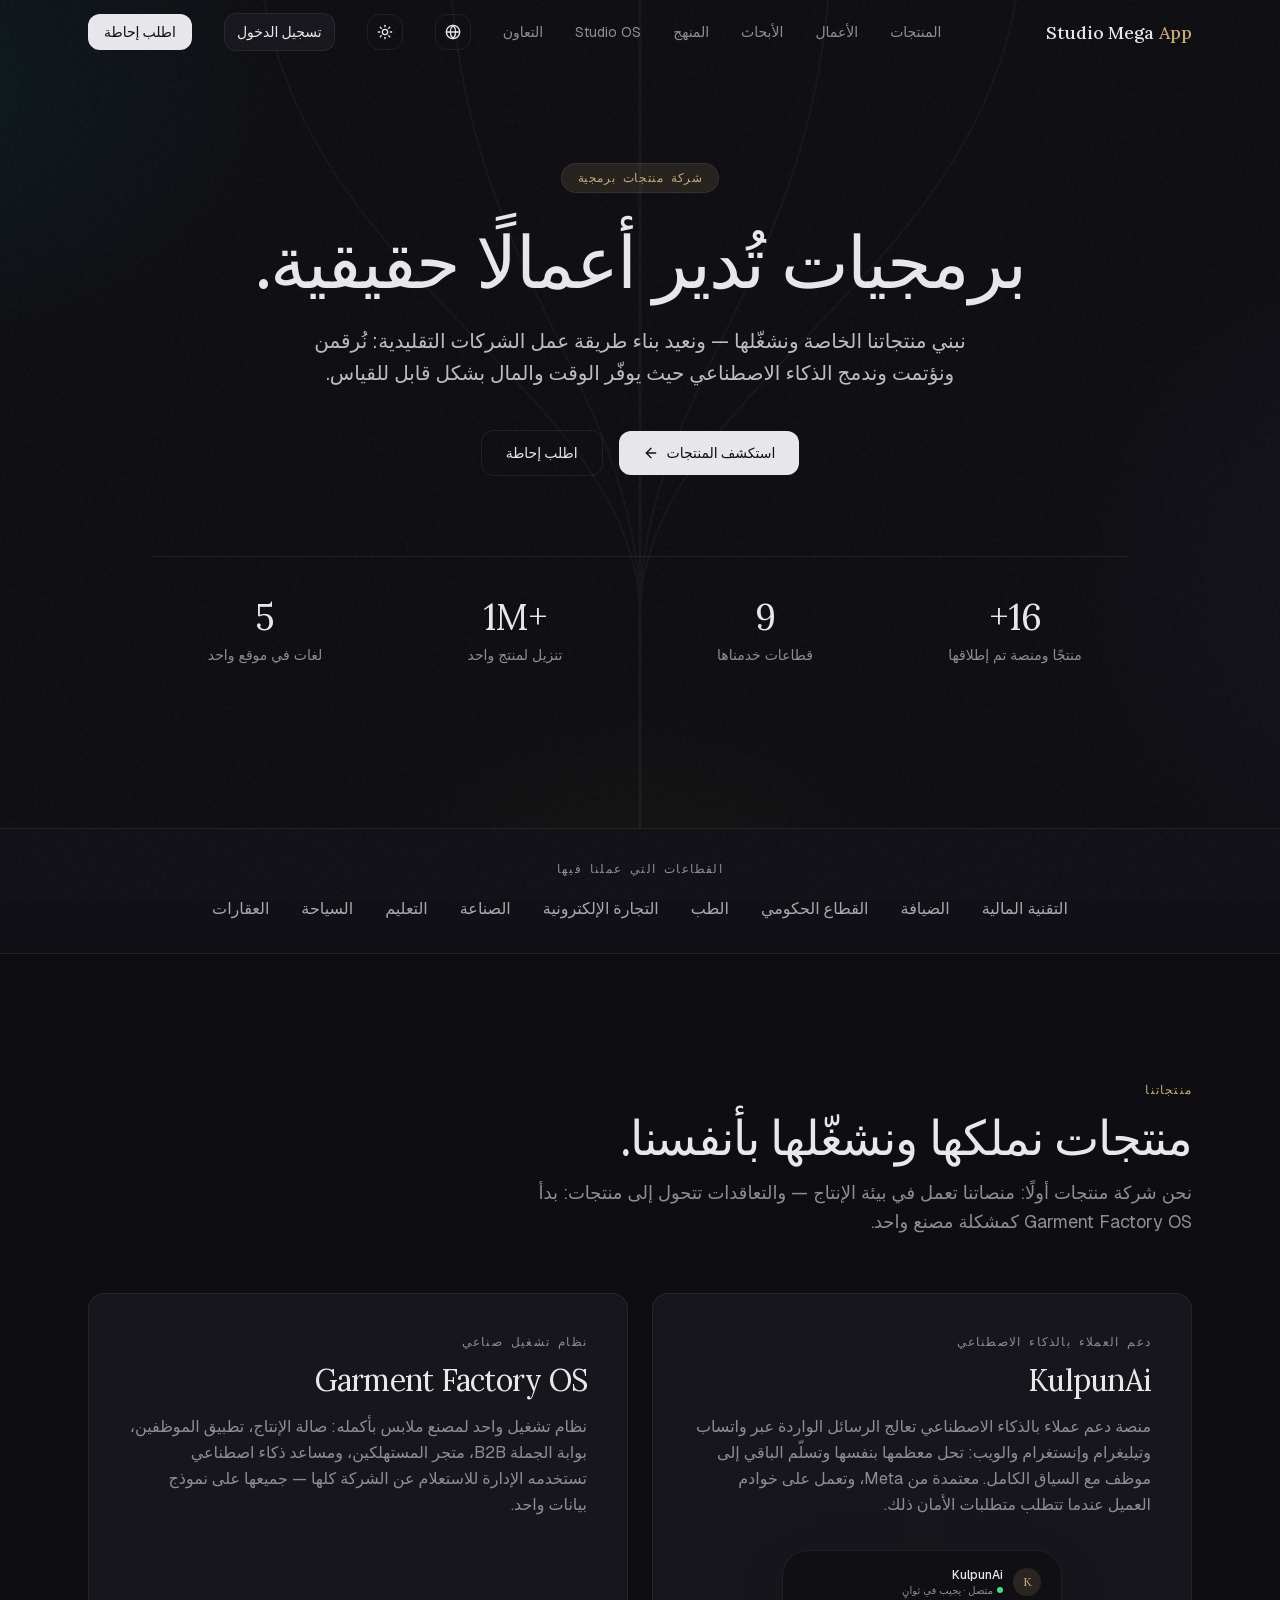
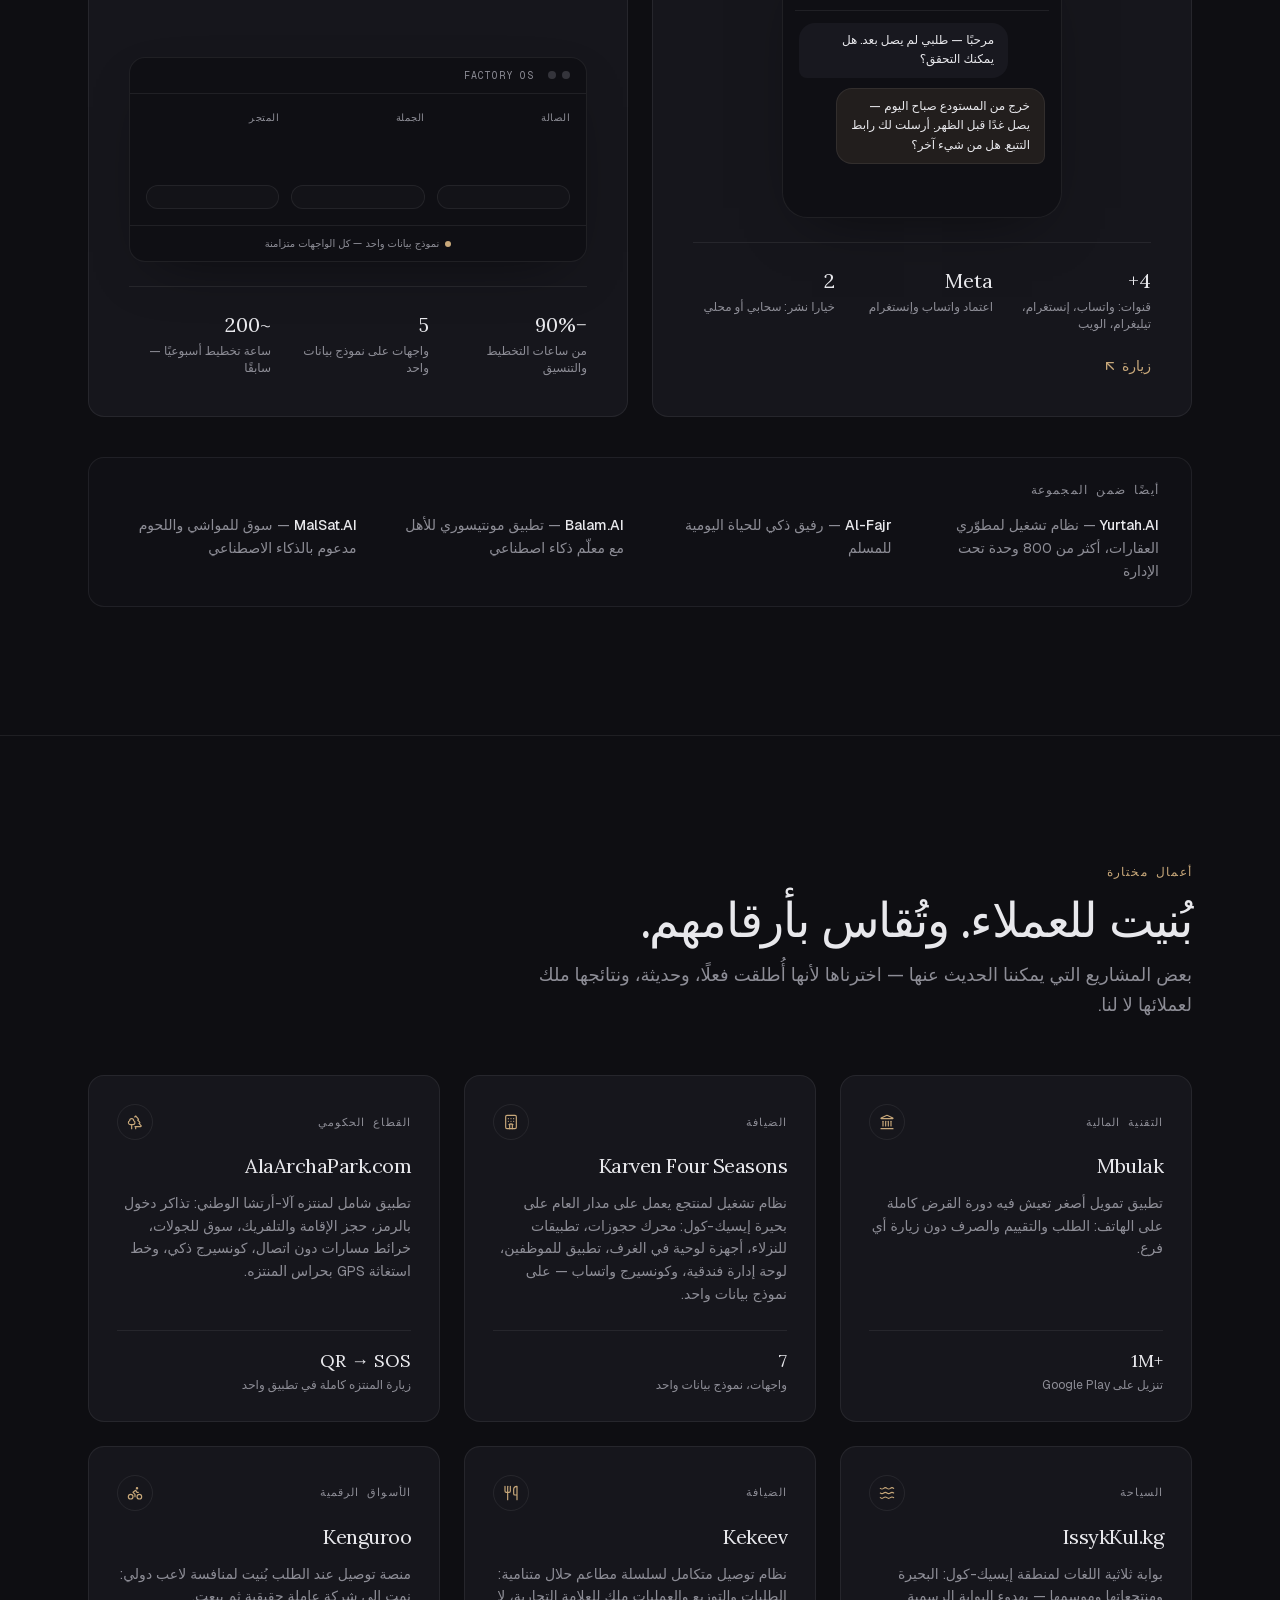
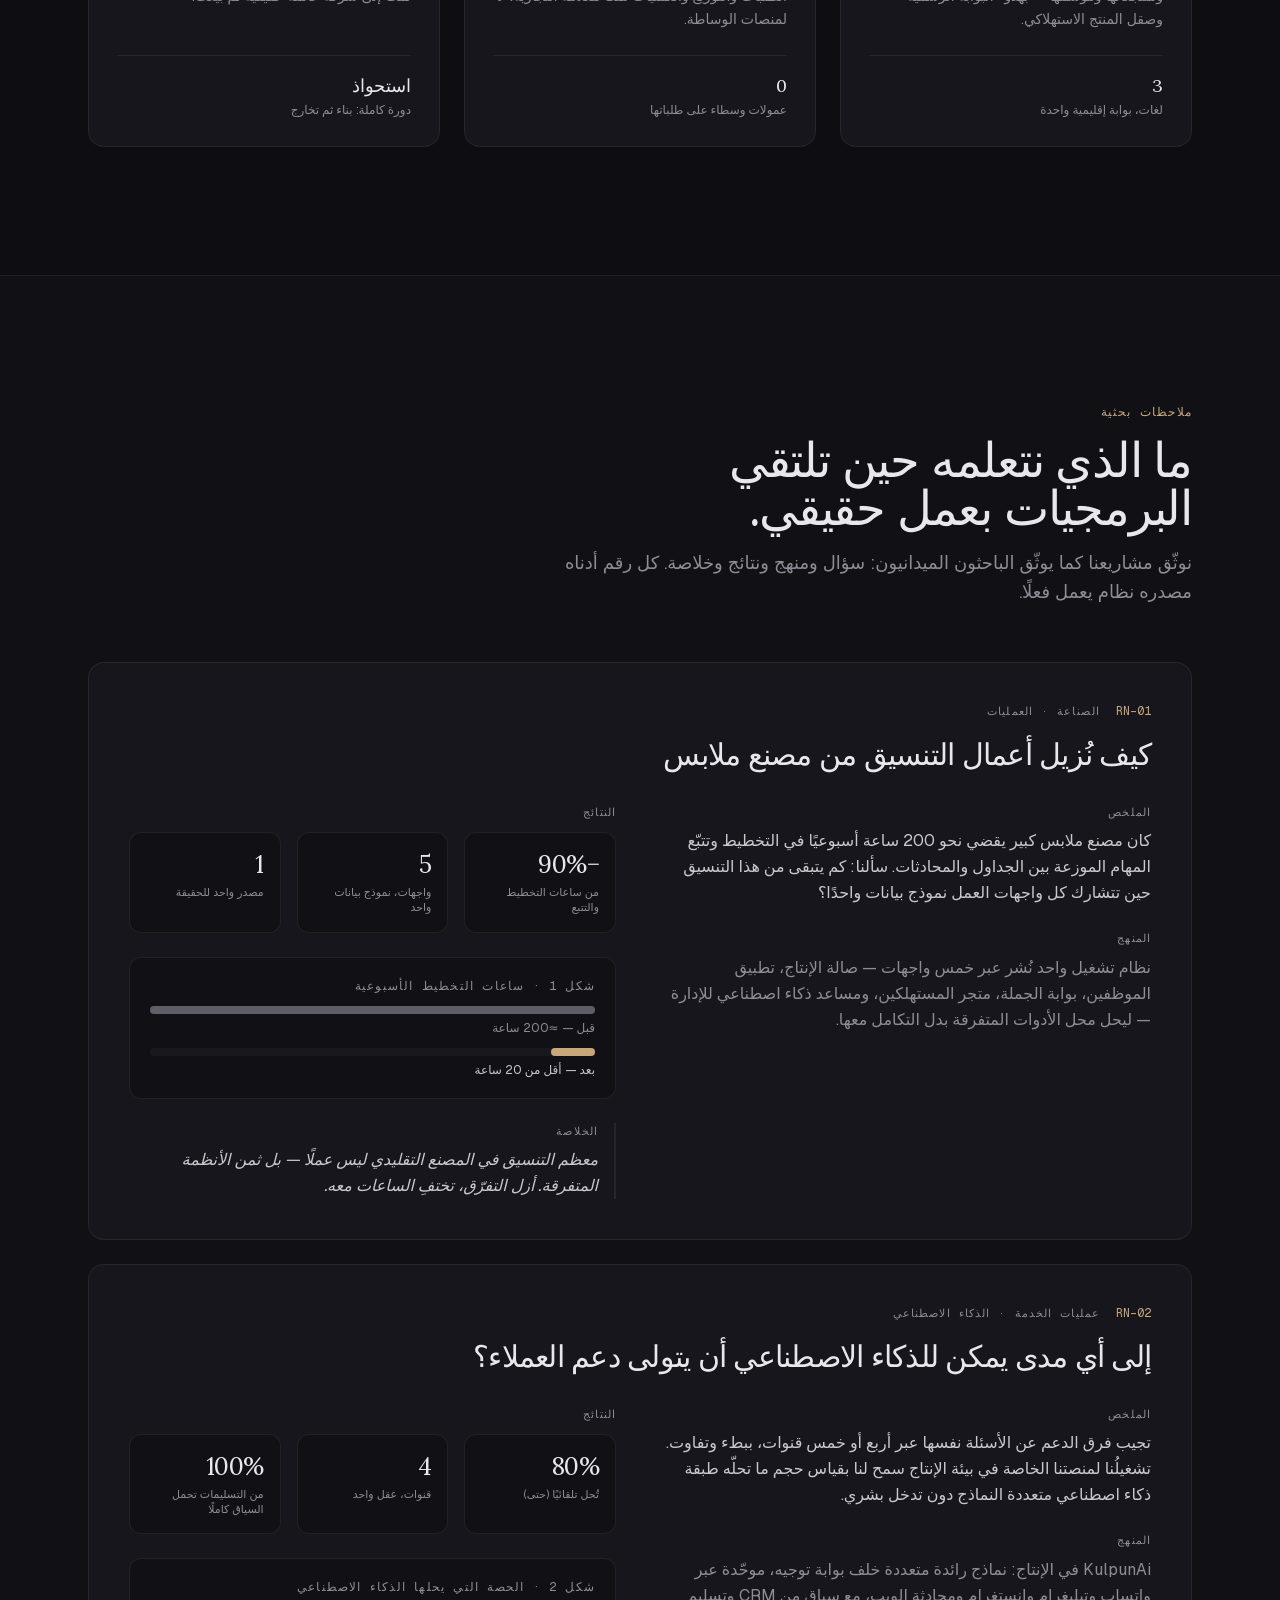
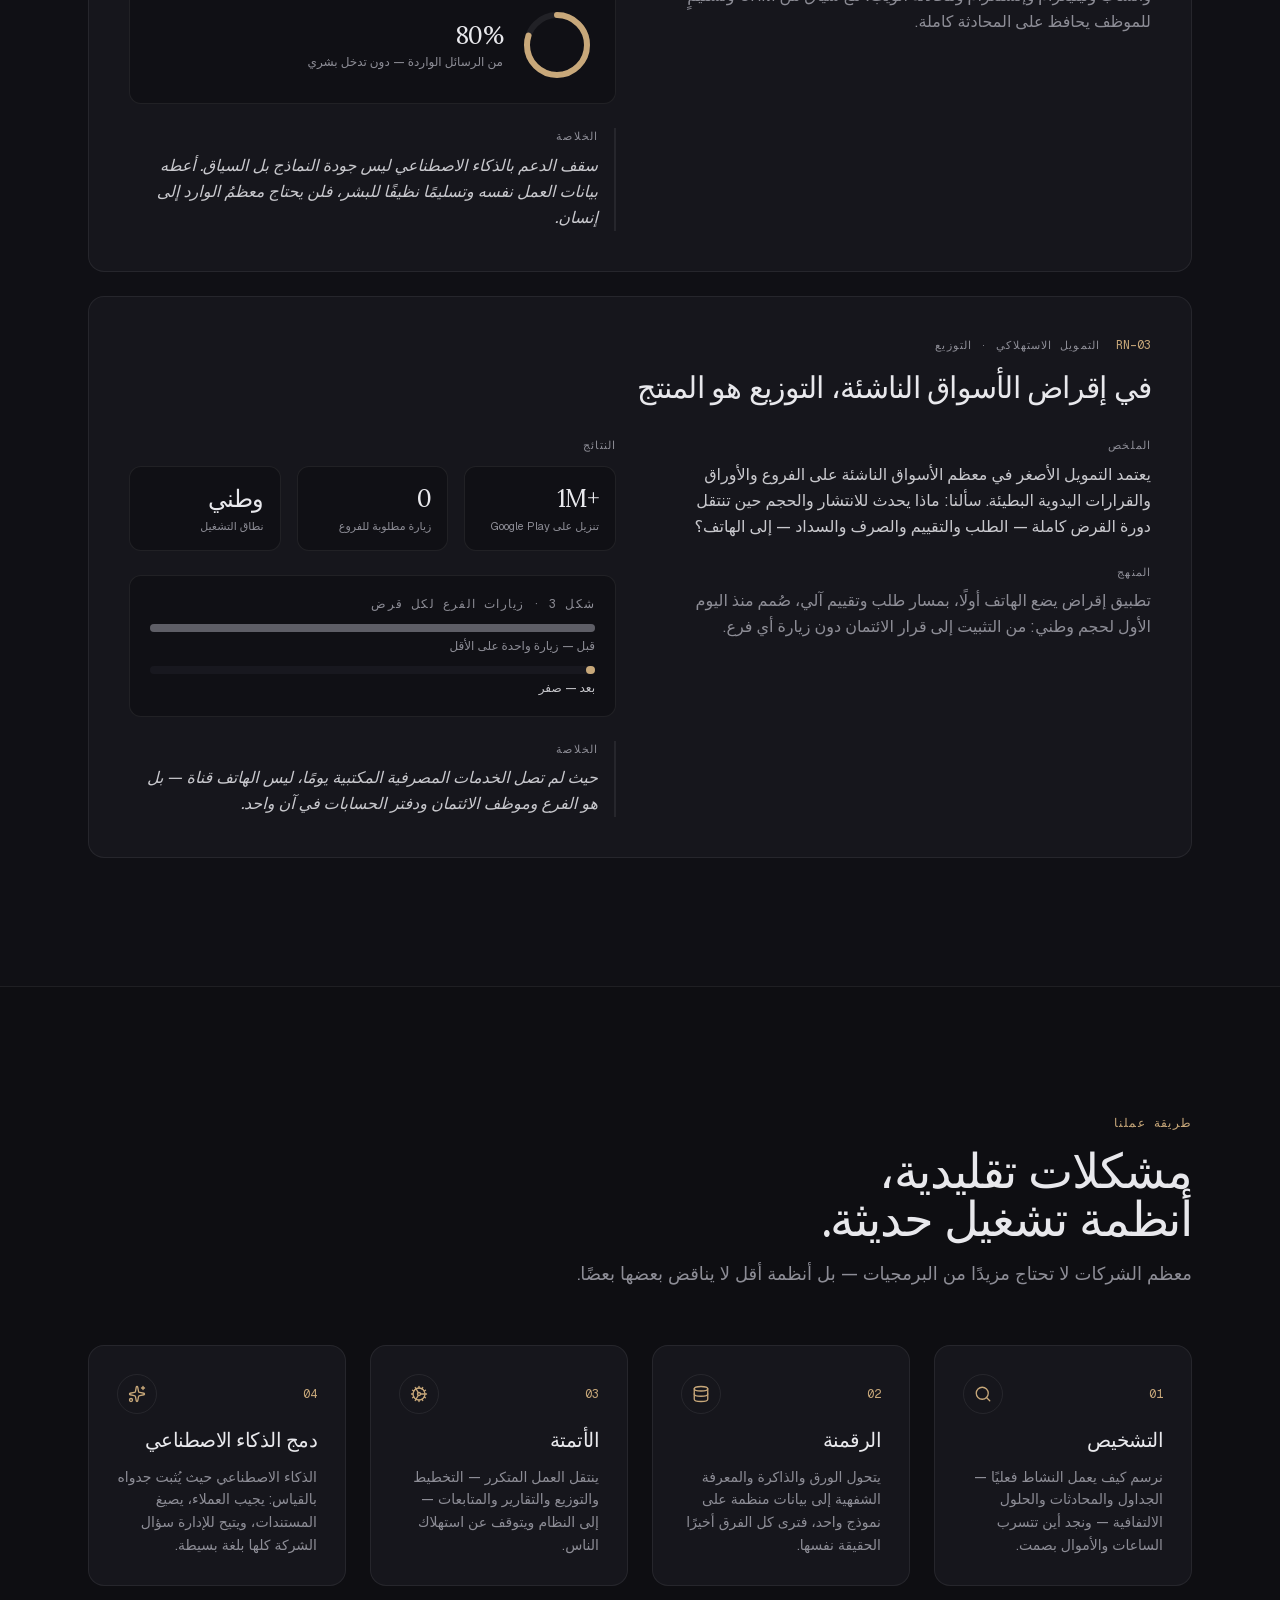
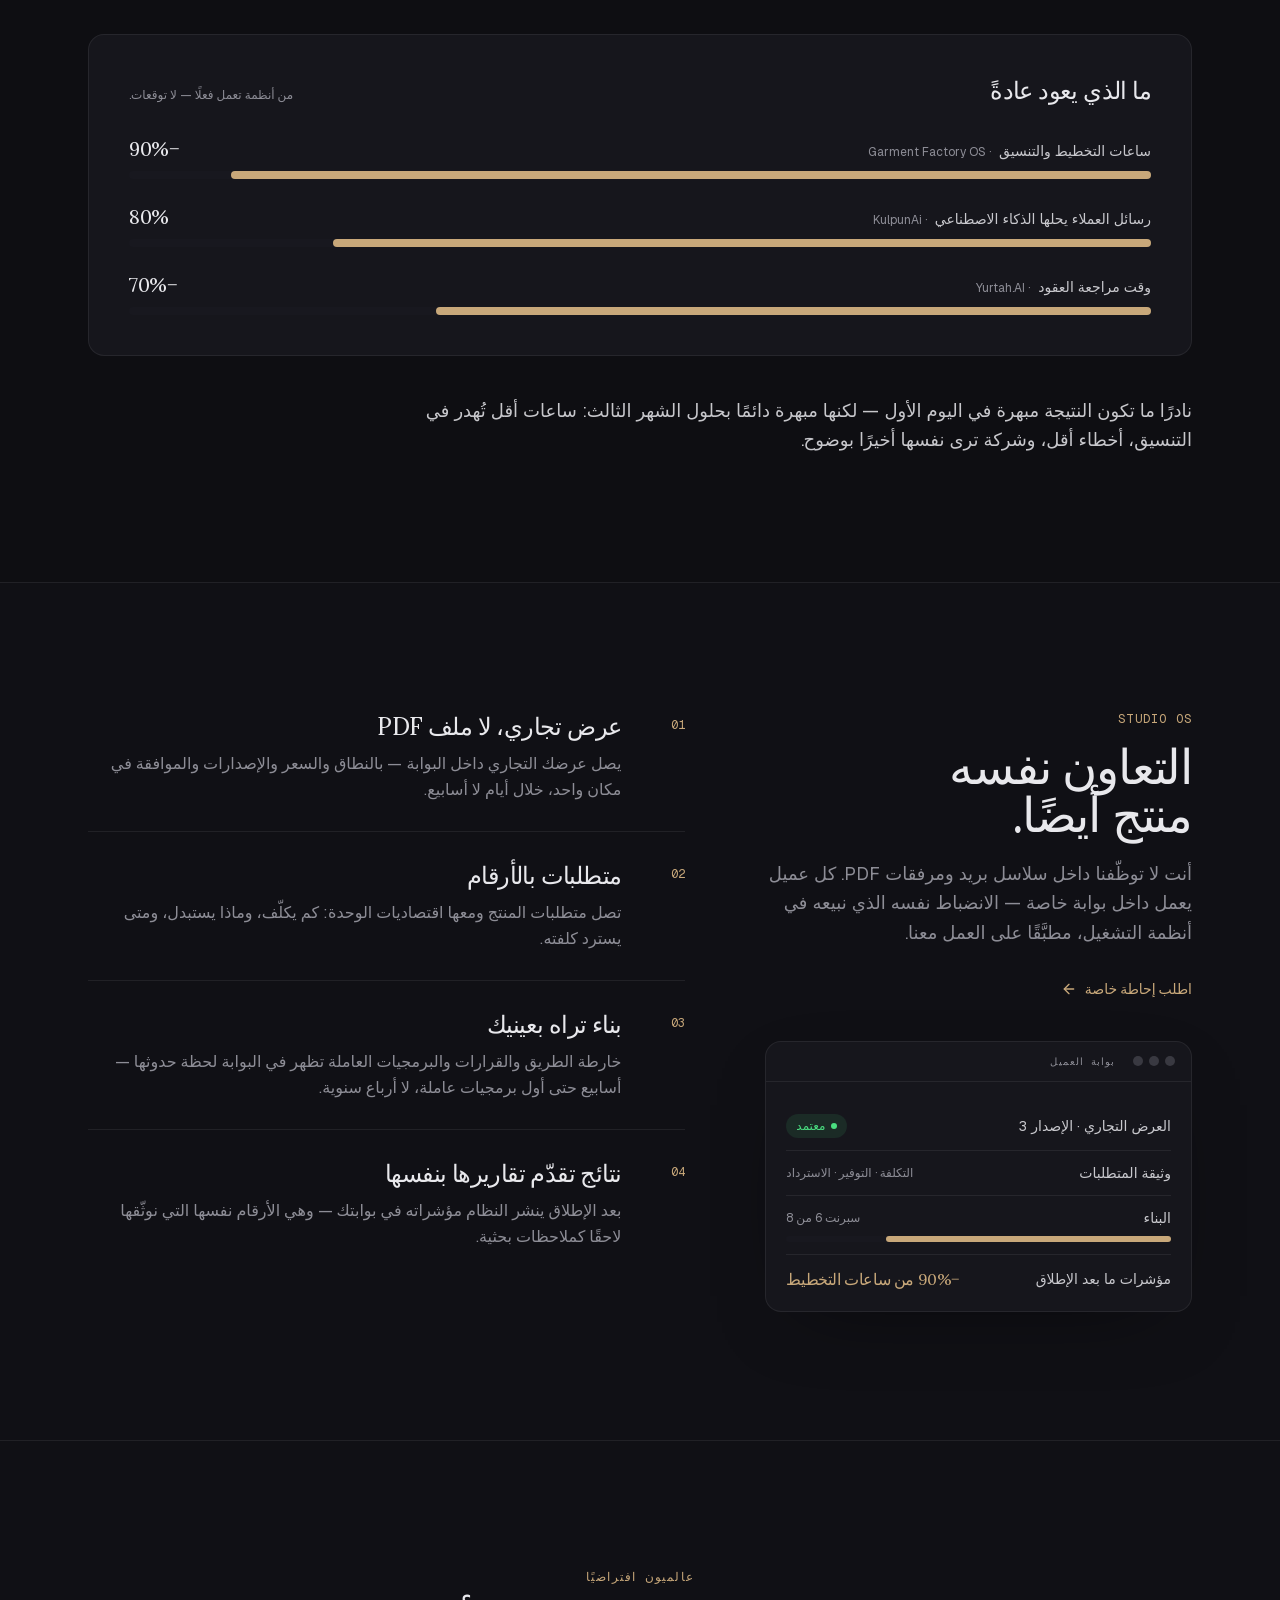
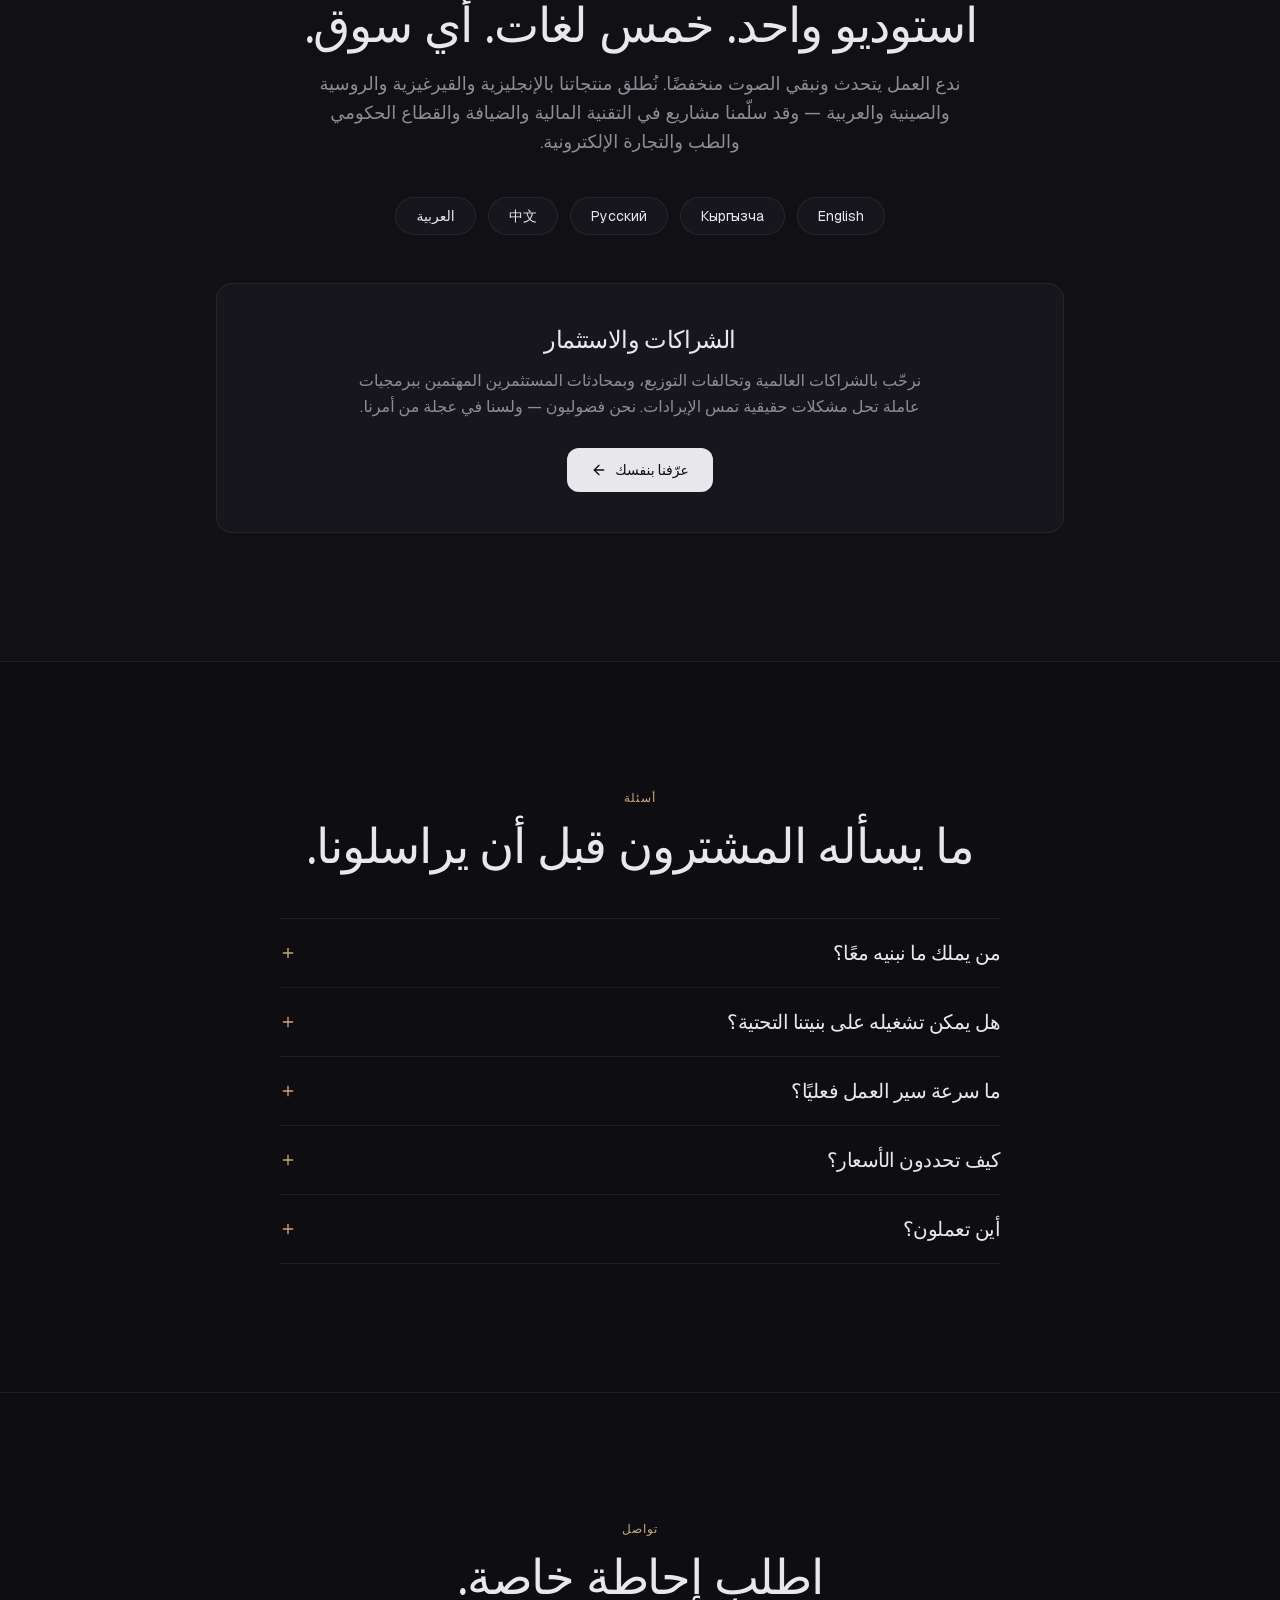
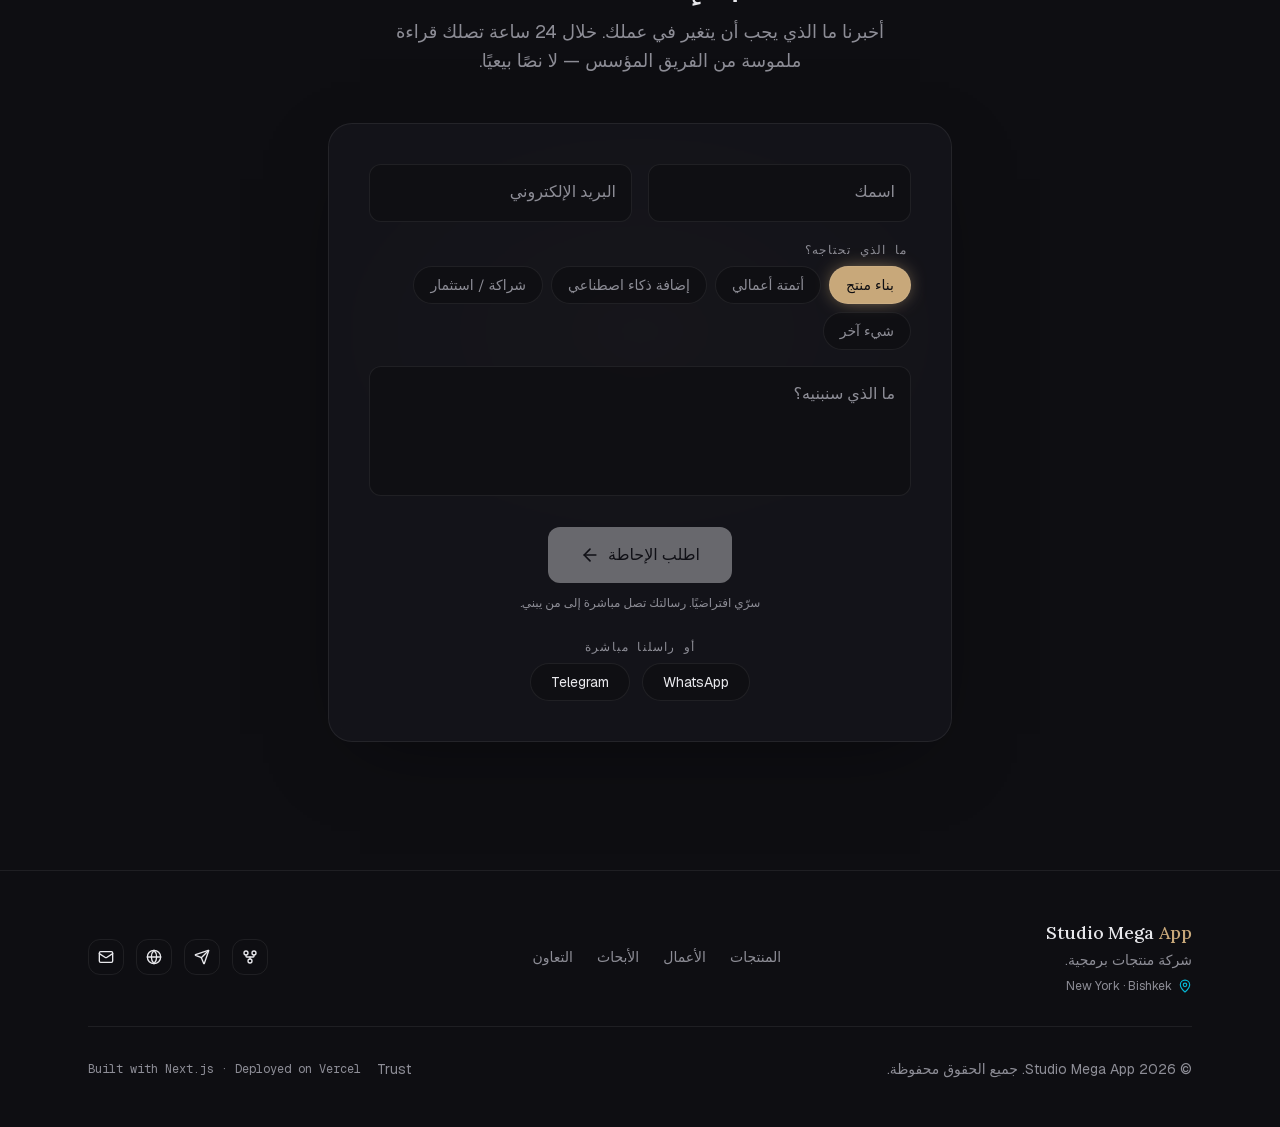
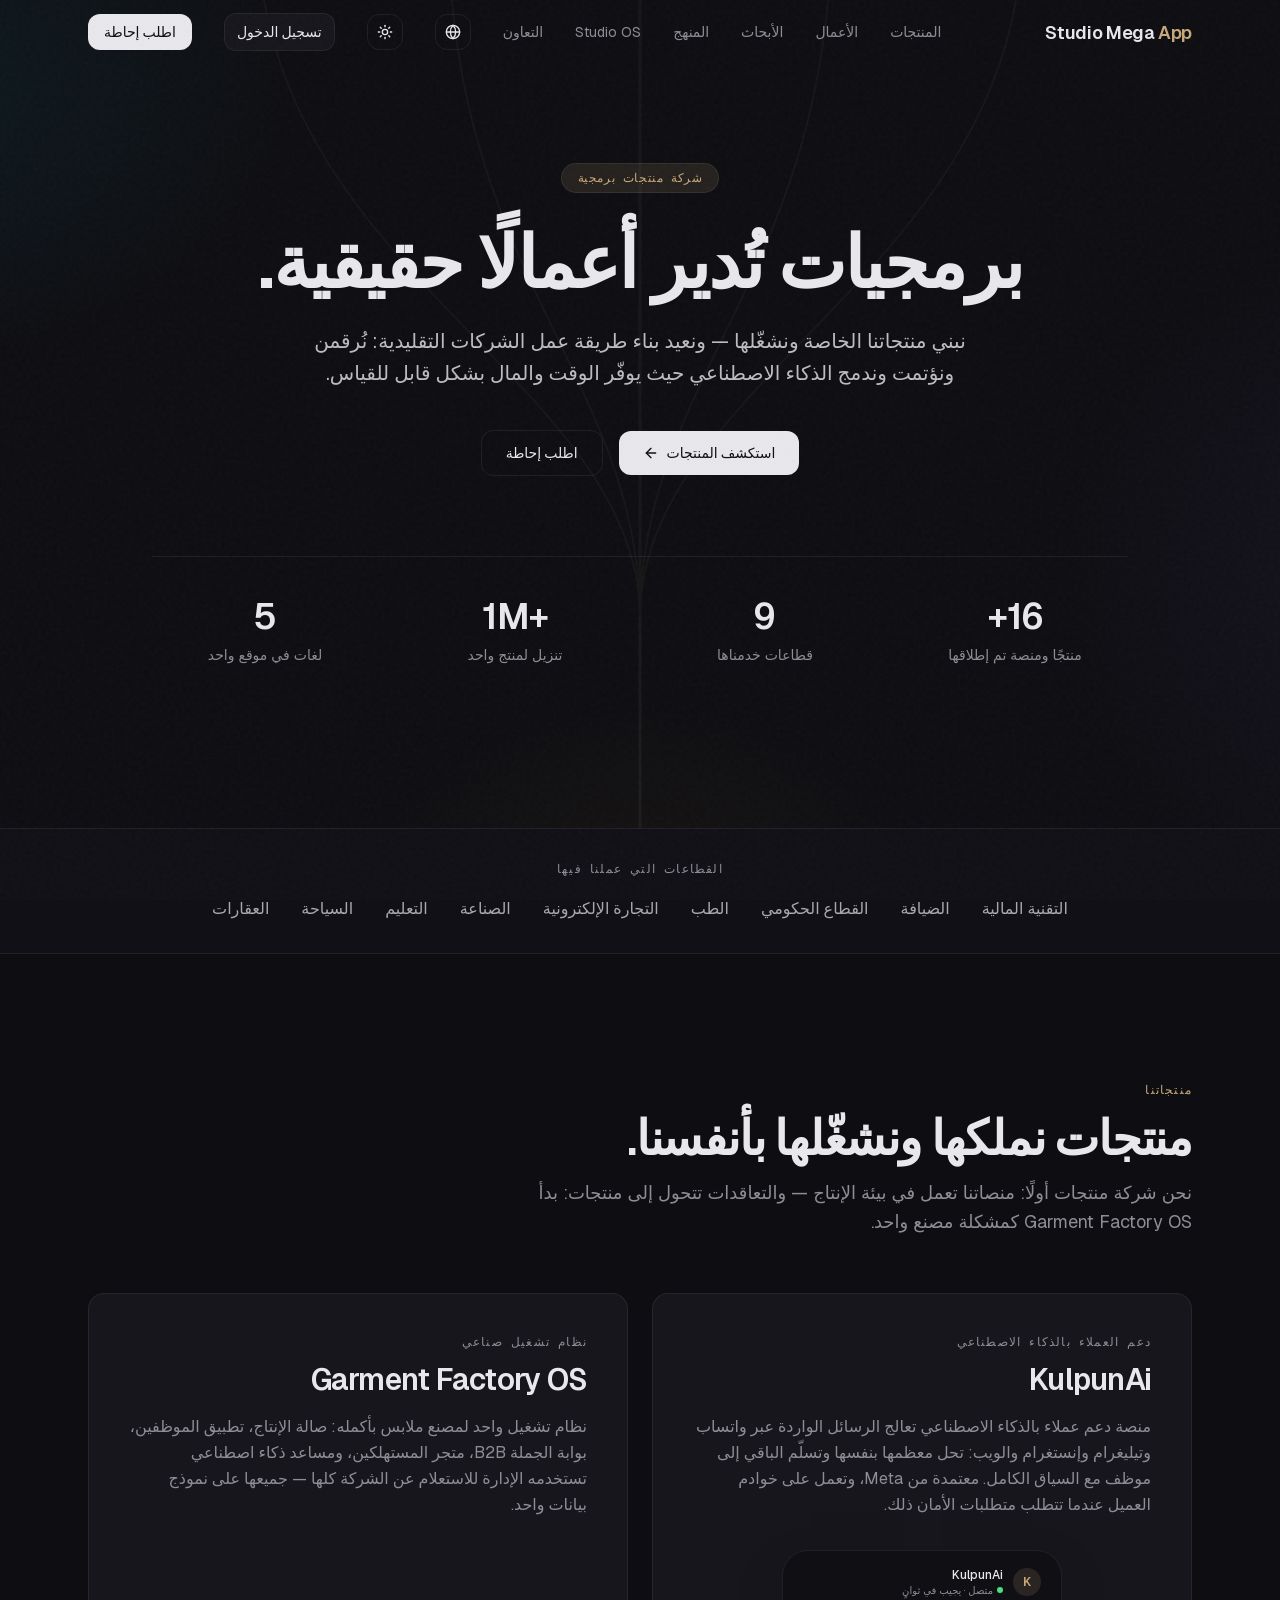
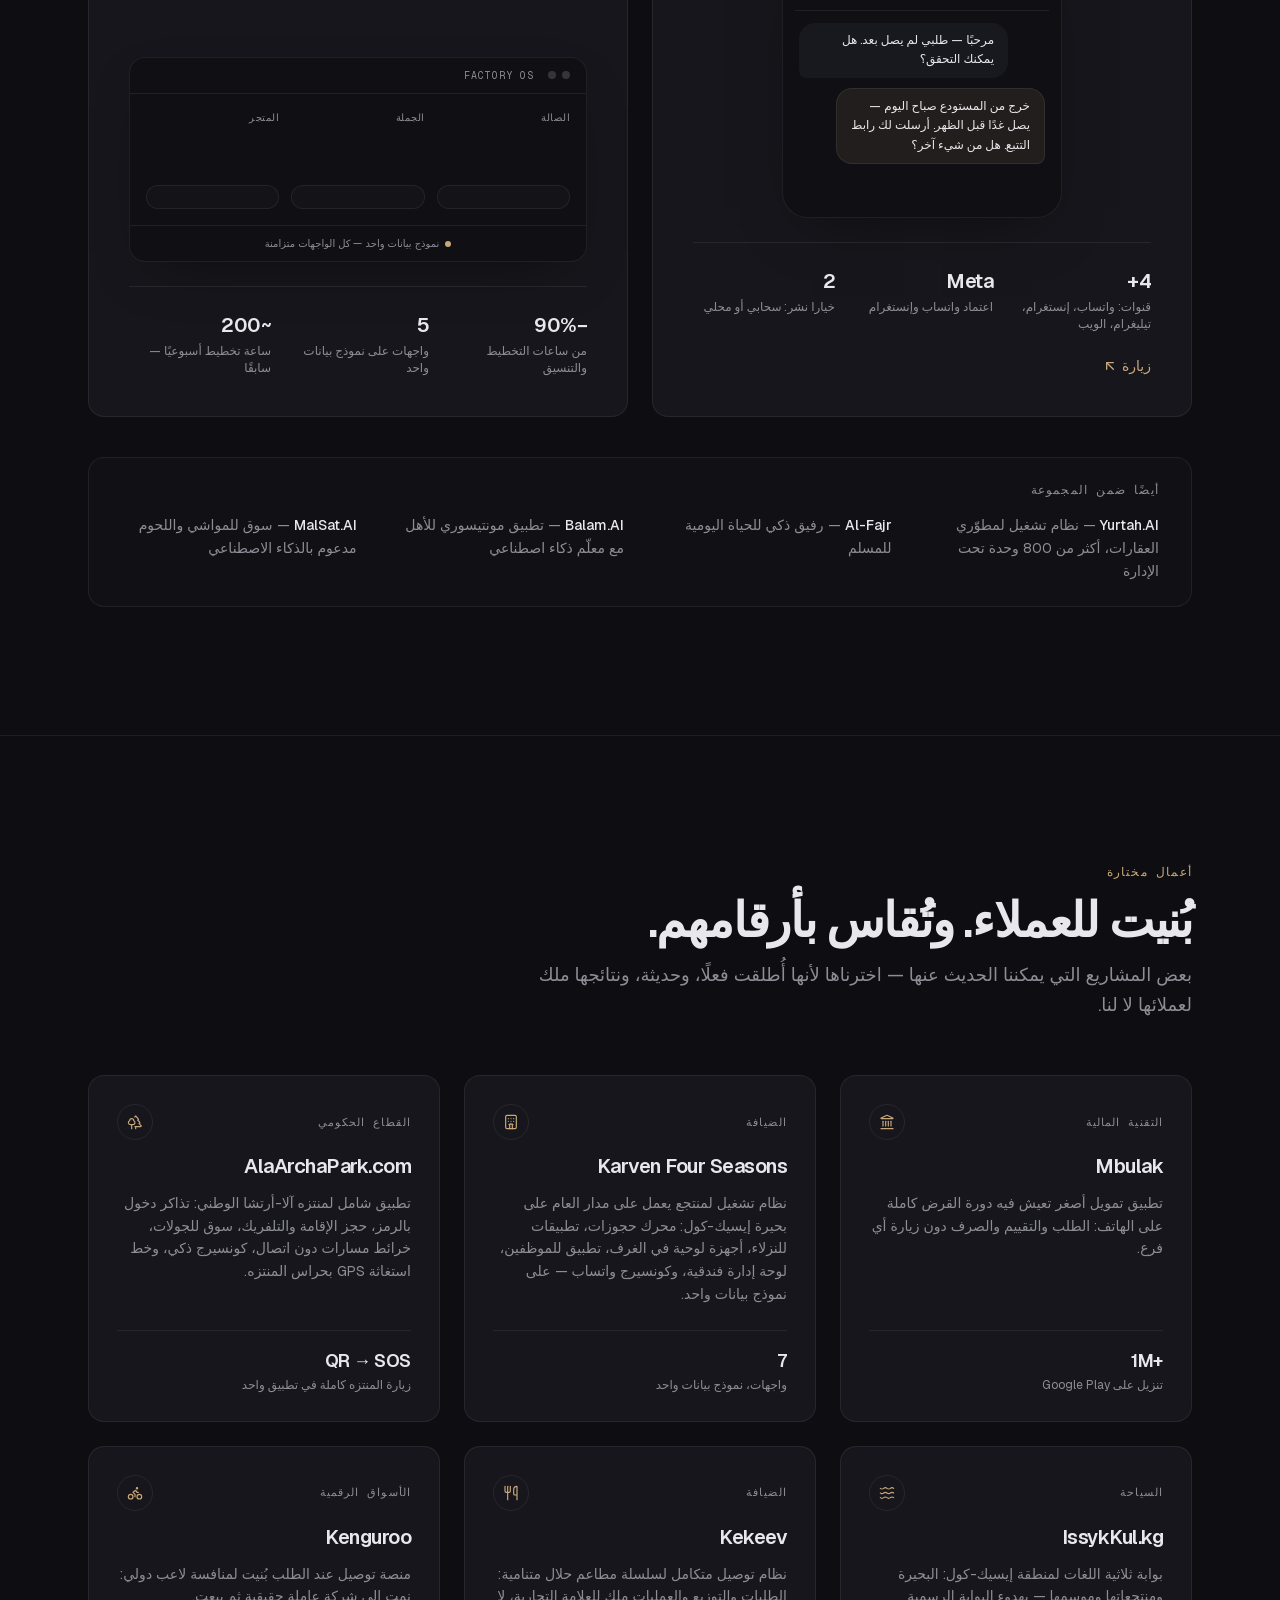
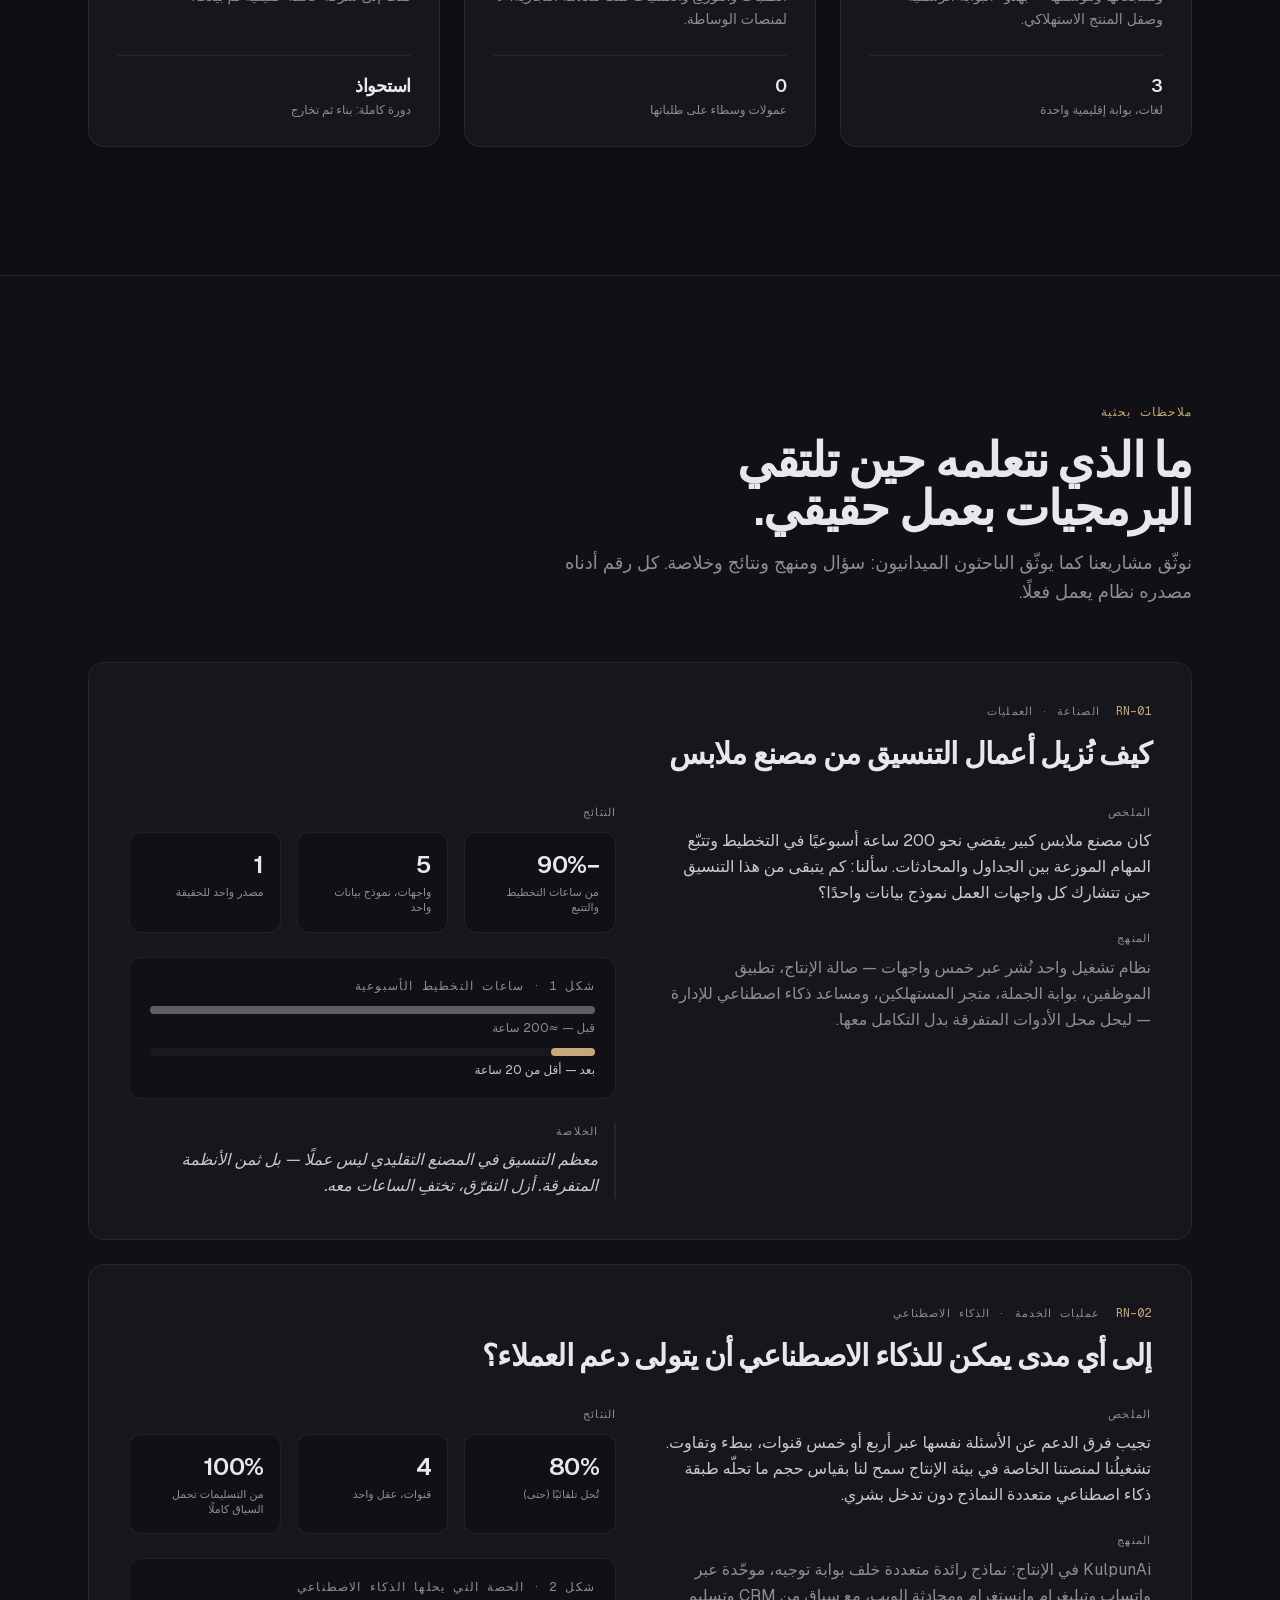
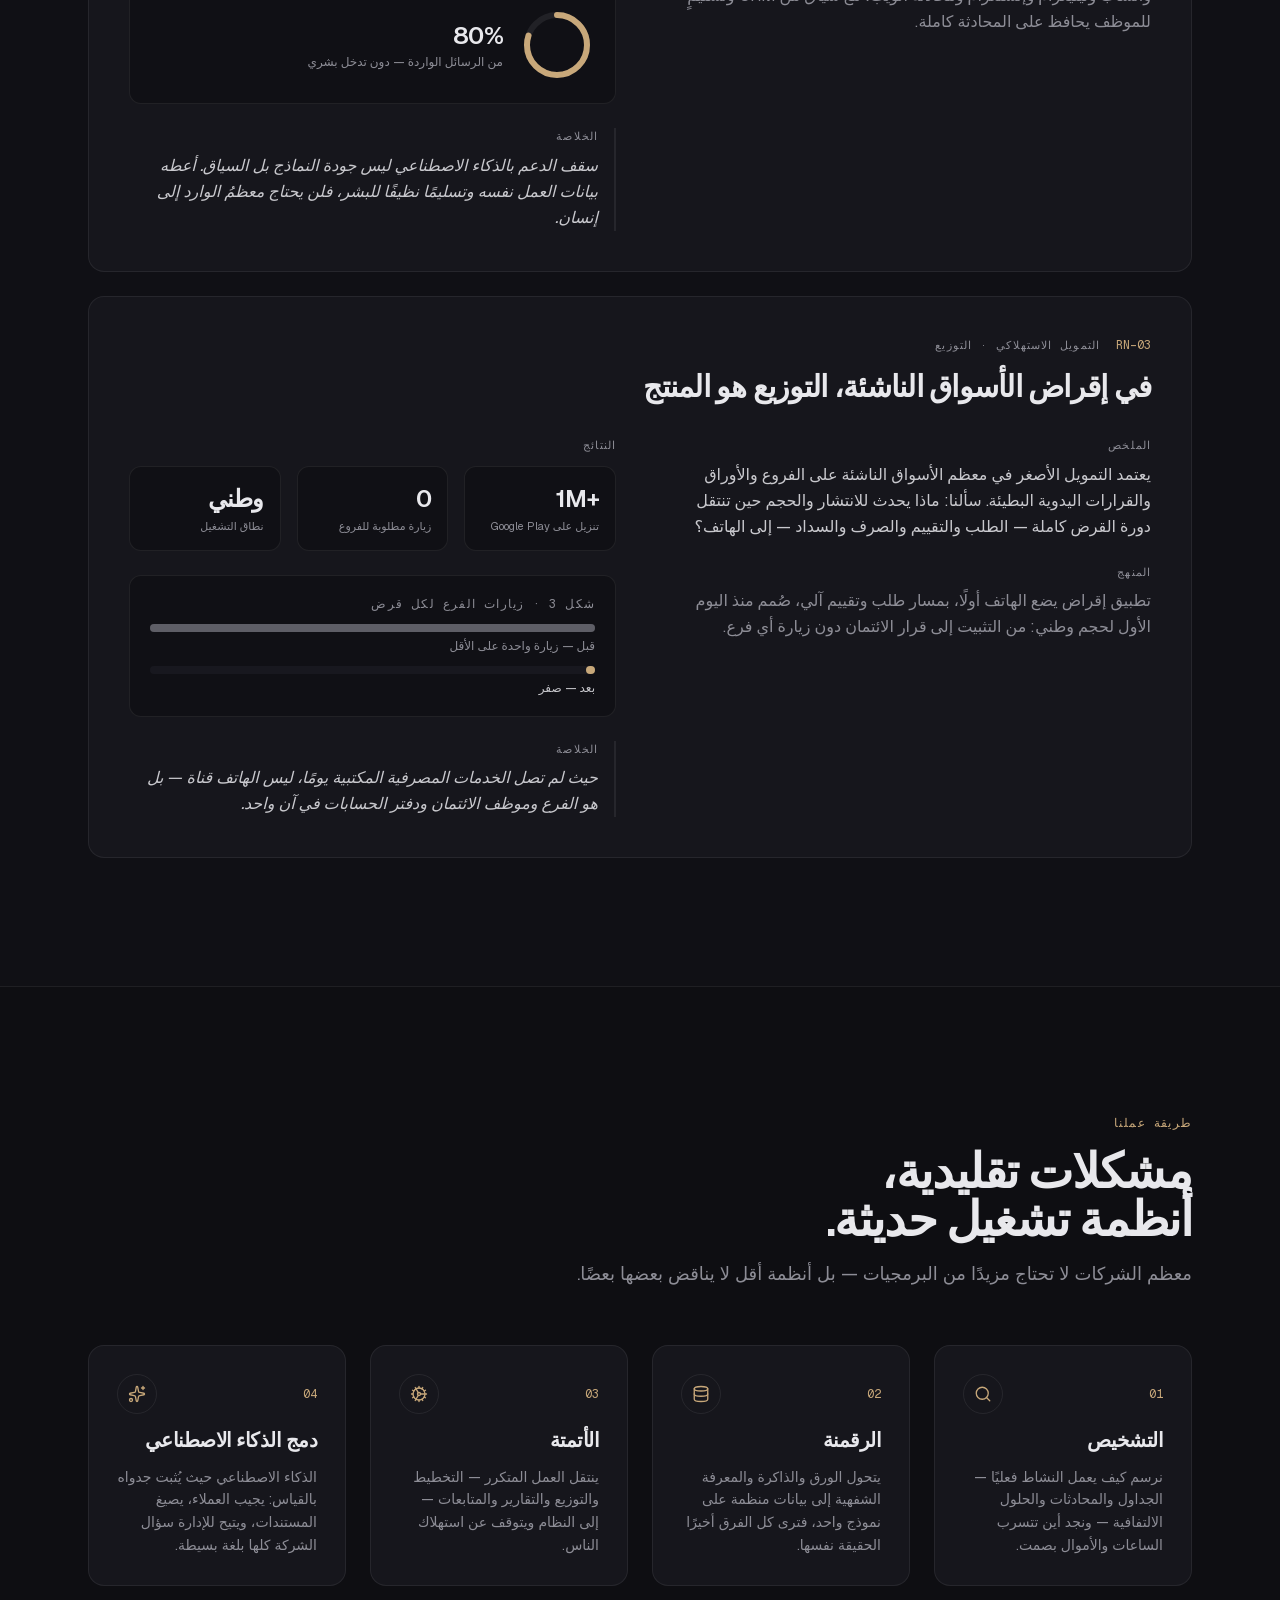
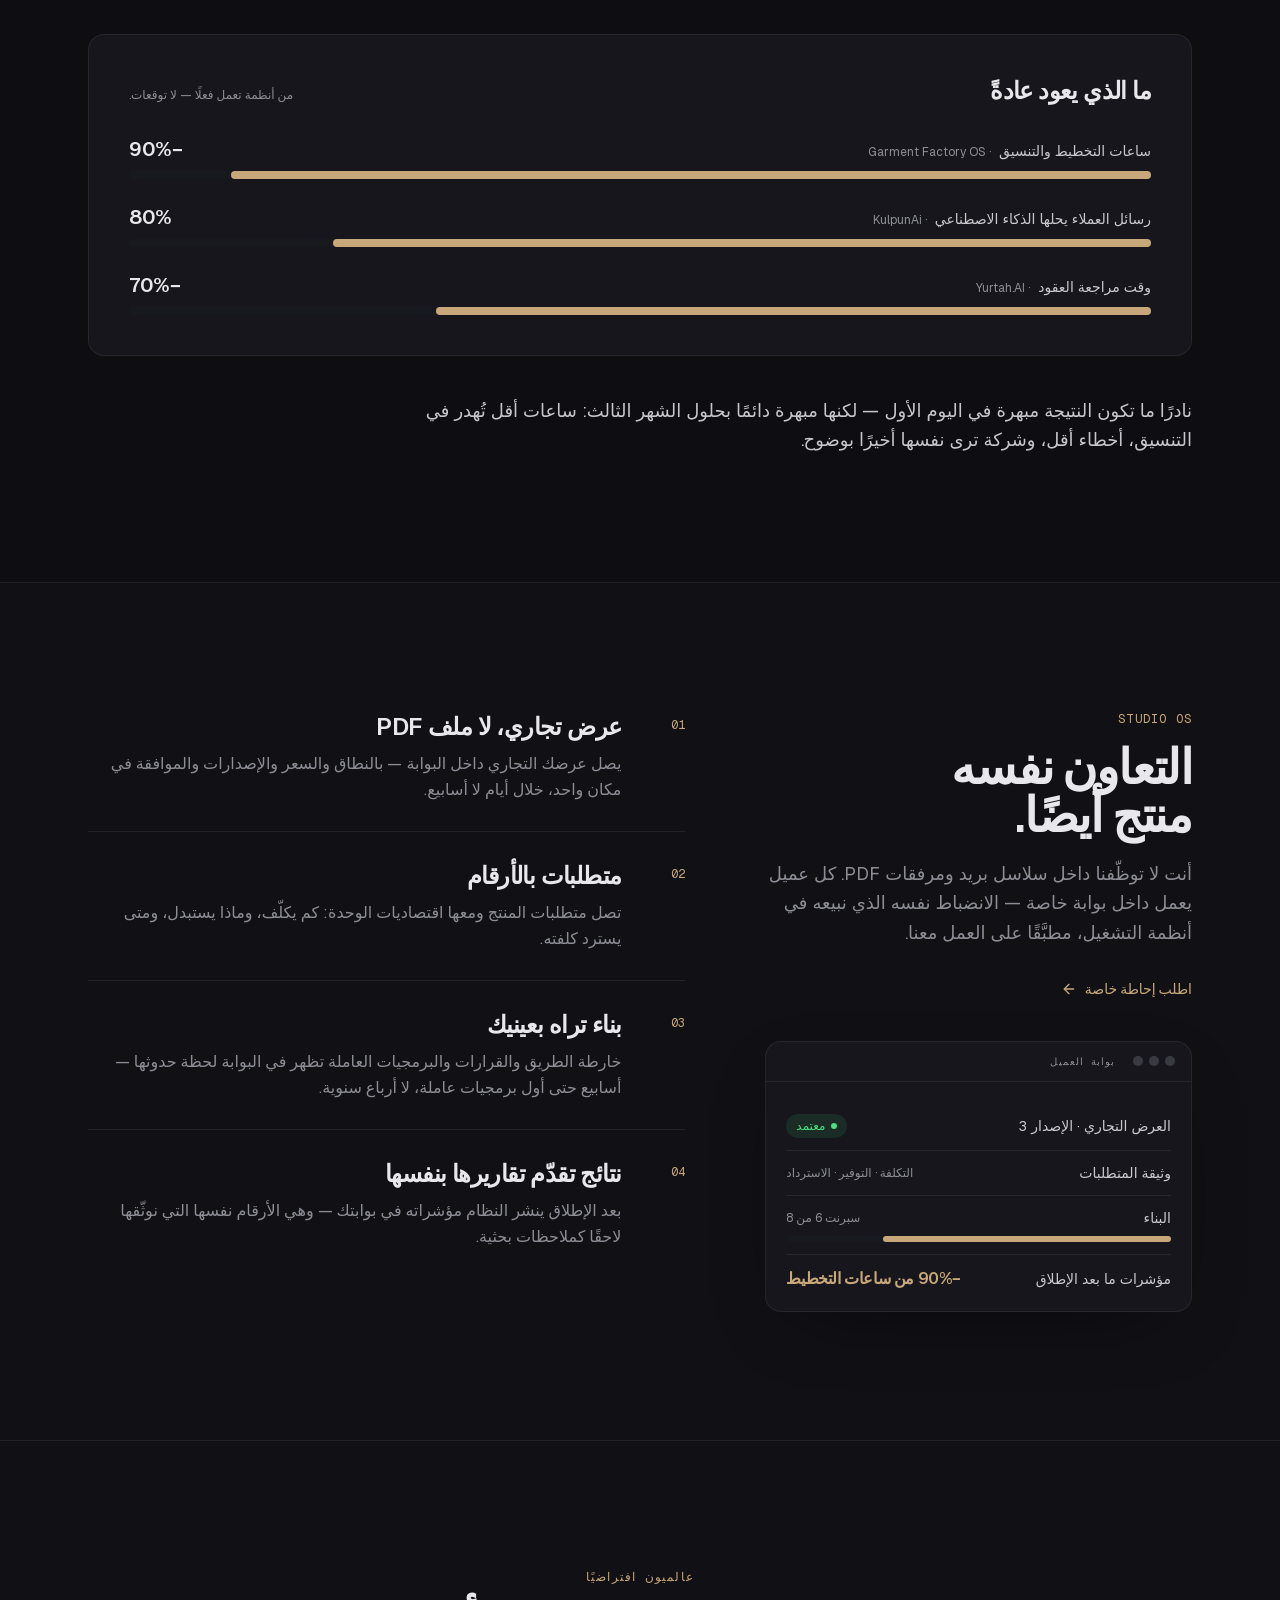
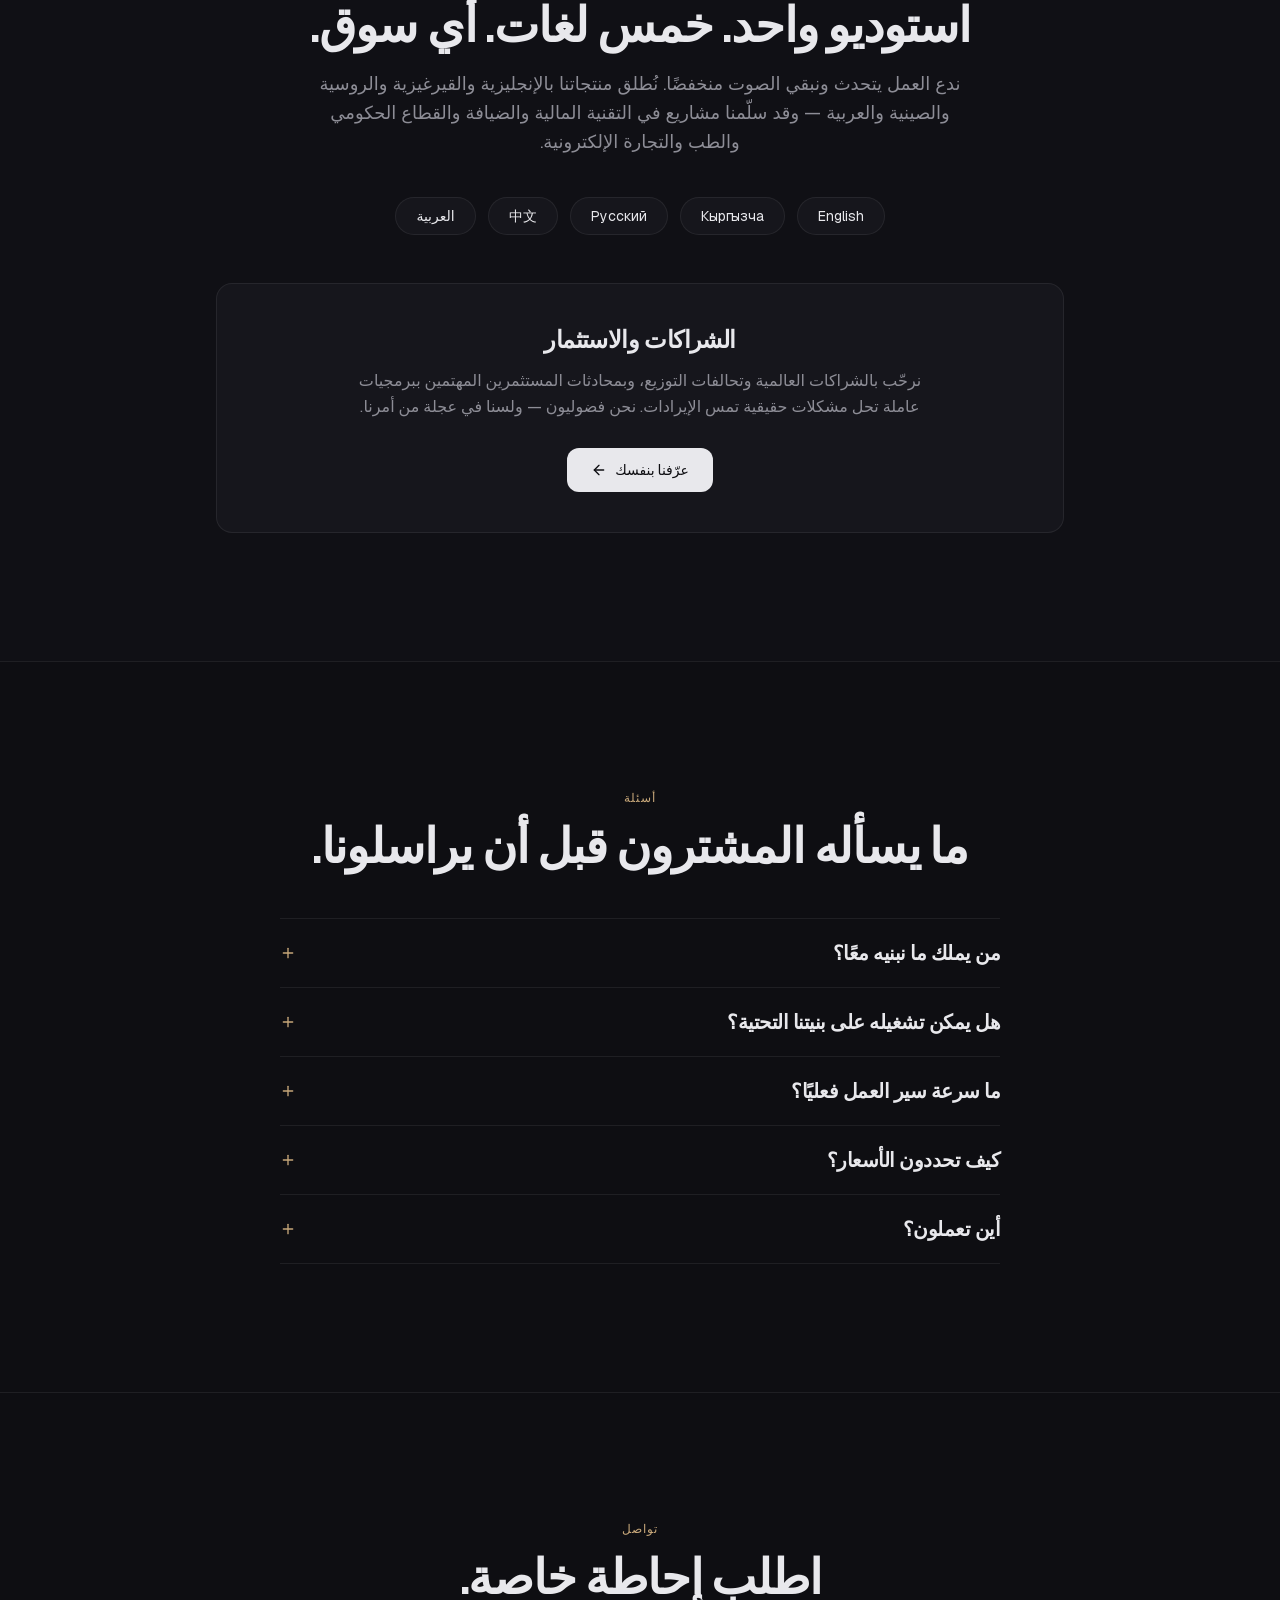
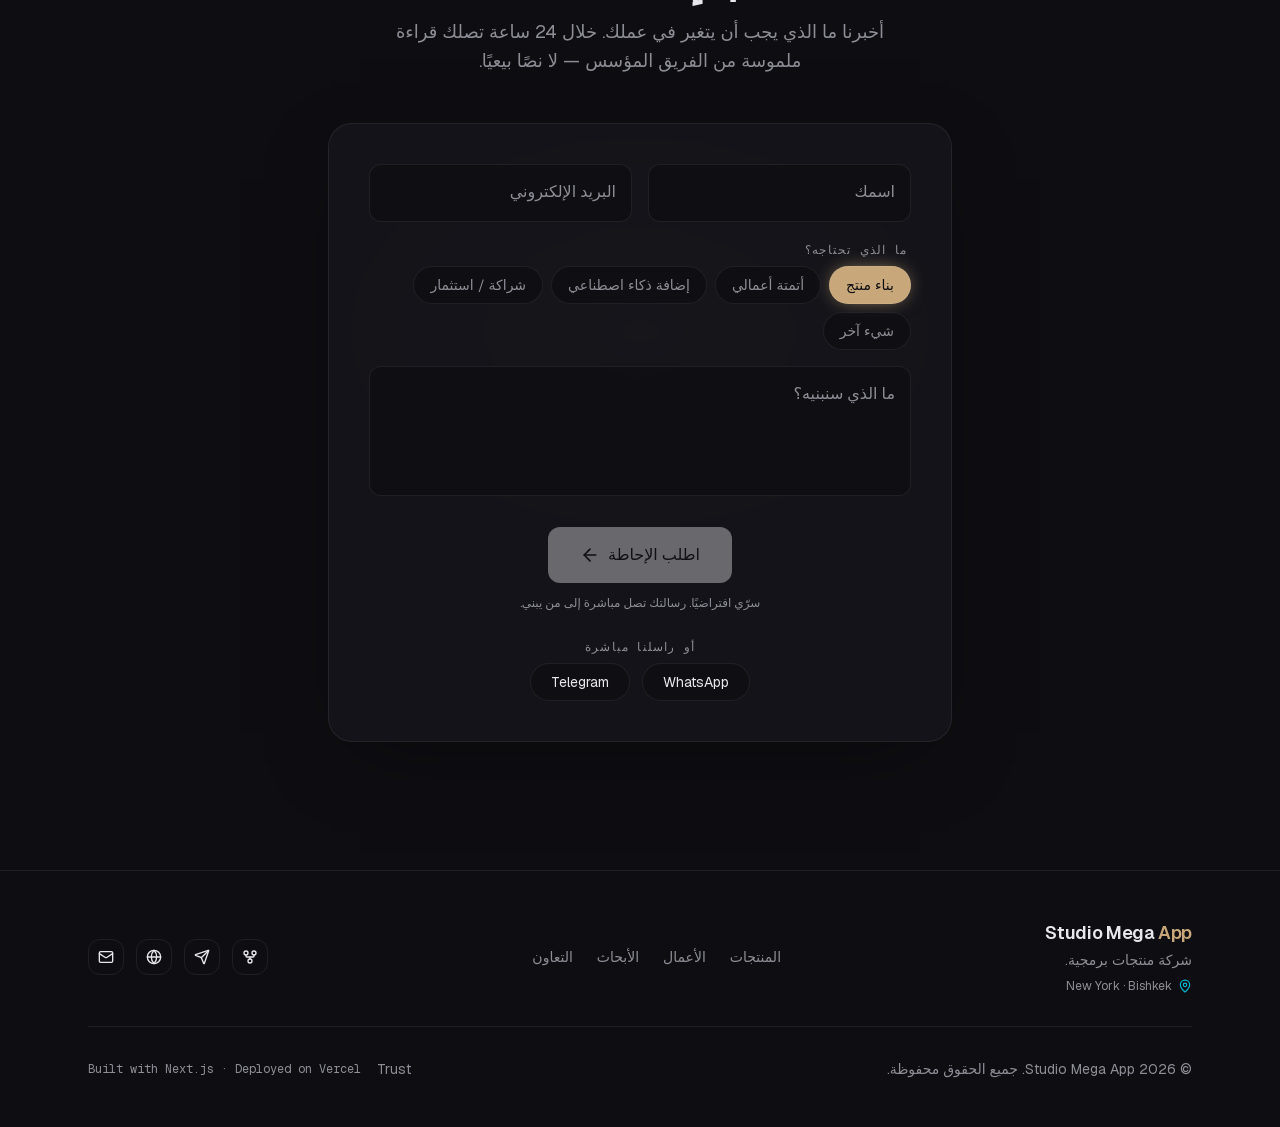
